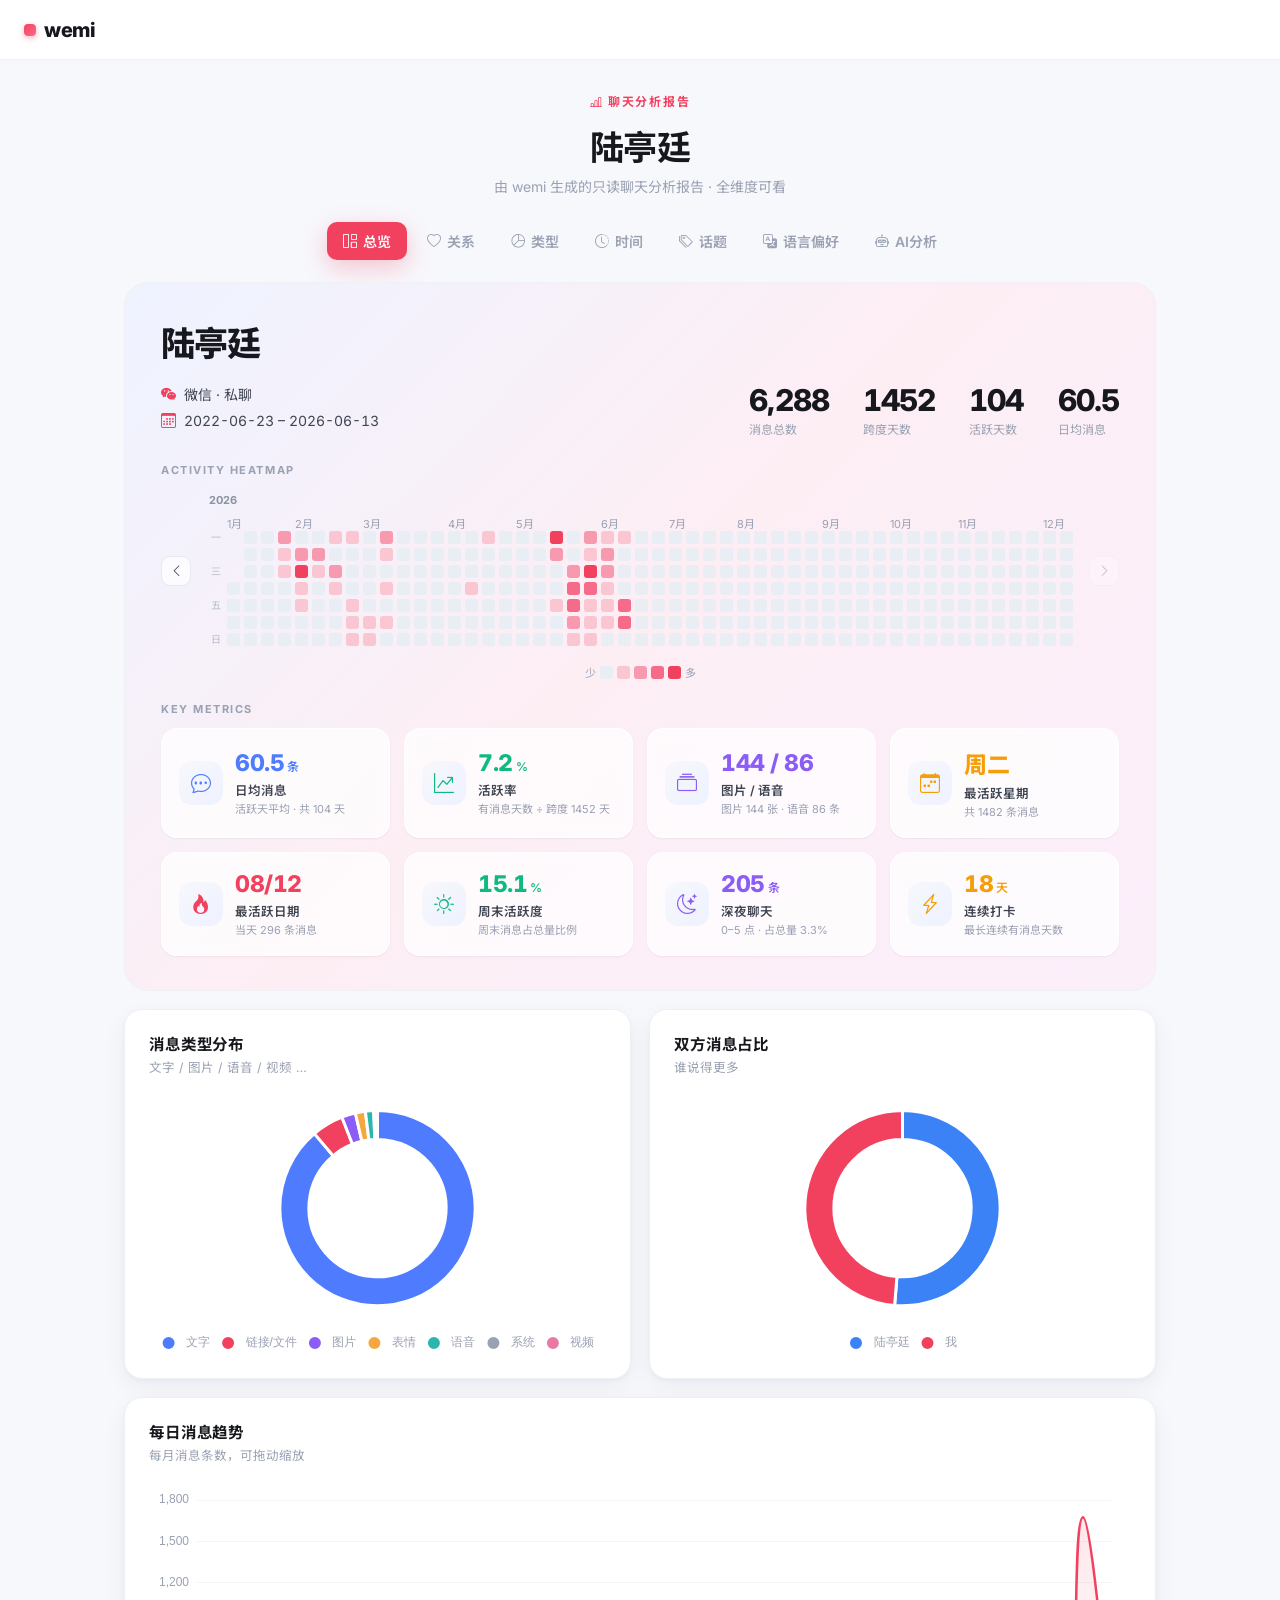
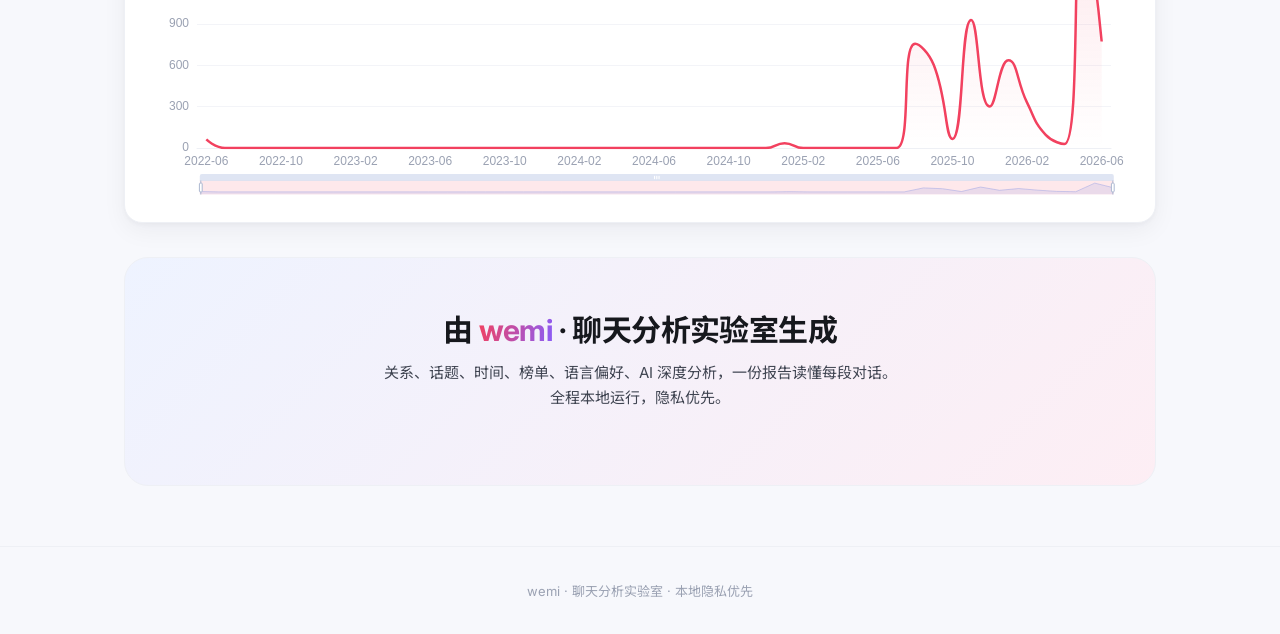
==== wemi/ltt.html @ 667f34e3 "sync note via win" ====
<!doctype html>
<html lang="zh">
  <head>
    <meta charset="UTF-8" />
    <meta name="viewport" content="width=device-width, initial-scale=1.0" />
    <title>wemi · 聊天分析报告</title>
    <script type="application/json" id="wemi-data">{"name": "陆亭廷", "is_group": false, "dims": {"overview": {"basic": {"total": 6288, "start": "2022-06-23T10:00:17+08:00", "end": "2026-06-13T23:15:52+08:00", "days": 1452, "names": {"me": "我", "other": "陆亭廷"}, "count_me": 3063, "count_other": 3225, "active_days": 104, "avg_per_day": 60.5}, "key_metrics": [{"icon": "bi-chat-dots", "label": "日均消息", "value": 60.5, "unit": "条", "color": "blue", "sub": "活跃天平均 · 共 104 天"}, {"icon": "bi-graph-up-arrow", "label": "活跃率", "value": 7.2, "unit": "%", "color": "green", "sub": "有消息天数 ÷ 跨度 1452 天"}, {"icon": "bi-collection", "label": "图片 / 语音", "value": "144 / 86", "unit": "", "color": "purple", "sub": "图片 144 张 · 语音 86 条"}, {"icon": "bi-calendar-week", "label": "最活跃星期", "value": "周二", "unit": "", "color": "amber", "sub": "共 1482 条消息"}, {"icon": "bi-fire", "label": "最活跃日期", "value": "08/12", "unit": "", "color": "brand", "sub": "当天 296 条消息"}, {"icon": "bi-brightness-high", "label": "周末活跃度", "value": 15.1, "unit": "%", "color": "green", "sub": "周末消息占总量比例"}, {"icon": "bi-moon-stars", "label": "深夜聊天", "value": 205, "unit": "条", "color": "purple", "sub": "0–5 点 · 占总量 3.3%"}, {"icon": "bi-lightning-charge", "label": "连续打卡", "value": 18, "unit": "天", "color": "amber", "sub": "最长连续有消息天数"}], "calendar": {"data": [["2022-06-23", 62], ["2025-01-14", 35], ["2025-08-11", 218], ["2025-08-12", 296], ["2025-08-14", 7], ["2025-08-17", 81], ["2025-08-18", 51], ["2025-08-24", 52], ["2025-08-28", 52], ["2025-09-02", 262], ["2025-09-03", 33], ["2025-09-04", 2], ["2025-09-05", 1], ["2025-09-09", 14], ["2025-09-10", 172], ["2025-09-11", 24], ["2025-09-12", 4], ["2025-09-16", 42], ["2025-09-17", 7], ["2025-09-19", 36], ["2025-09-22", 2], ["2025-09-23", 2], ["2025-09-24", 1], ["2025-10-01", 9], ["2025-10-04", 1], ["2025-10-09", 12], ["2025-10-10", 1], ["2025-10-15", 22], ["2025-10-29", 13], ["2025-10-31", 8], ["2025-11-04", 50], ["2025-11-05", 7], ["2025-11-11", 125], ["2025-11-12", 86], ["2025-11-14", 47], ["2025-11-15", 1], ["2025-11-17", 3], ["2025-11-19", 102], ["2025-11-20", 3], ["2025-11-21", 141], ["2025-11-24", 12], ["2025-11-28", 22], ["2025-11-29", 256], ["2025-11-30", 74], ["2025-12-01", 46], ["2025-12-02", 44], ["2025-12-04", 3], ["2025-12-10", 1], ["2025-12-15", 5], ["2025-12-16", 61], ["2025-12-17", 44], ["2025-12-18", 8], ["2025-12-24", 46], ["2025-12-25", 19], ["2025-12-29", 16], ["2025-12-30", 8], ["2026-01-19", 144], ["2026-01-20", 67], ["2026-01-21", 36], ["2026-01-27", 120], ["2026-01-28", 243], ["2026-01-29", 24], ["2026-01-30", 2], ["2026-02-03", 77], ["2026-02-04", 26], ["2026-02-09", 12], ["2026-02-11", 76], ["2026-02-12", 3], ["2026-02-16", 46], ["2026-02-20", 4], ["2026-02-21", 43], ["2026-02-22", 1], ["2026-02-28", 41], ["2026-03-01", 15], ["2026-03-02", 75], ["2026-03-03", 2], ["2026-03-05", 2], ["2026-03-07", 1], ["2026-04-09", 13], ["2026-04-13", 16], ["2026-05-11", 254], ["2026-05-12", 134], ["2026-05-15", 52], ["2026-05-20", 102], ["2026-05-21", 167], ["2026-05-22", 204], ["2026-05-23", 96], ["2026-05-24", 15], ["2026-05-25", 116], ["2026-05-26", 1], ["2026-05-27", 239], ["2026-05-28", 198], ["2026-05-29", 11], ["2026-05-30", 57], ["2026-05-31", 28], ["2026-06-01", 69], ["2026-06-02", 142], ["2026-06-03", 145], ["2026-06-04", 41], ["2026-06-05", 1], ["2026-06-06", 22], ["2026-06-08", 14], ["2026-06-12", 174], ["2026-06-13", 165]], "max": 296, "years": ["2022", "2023", "2024", "2025", "2026"], "start": "2022-06-23", "end": "2026-06-13"}, "types": [{"type": 1, "label": "文字", "count": 5585}, {"type": 49, "label": "链接/文件", "count": 330}, {"type": 3, "label": "图片", "count": 144}, {"type": 47, "label": "表情", "count": 104}, {"type": 34, "label": "语音", "count": 86}, {"type": 10000, "label": "系统", "count": 33}, {"type": 43, "label": "视频", "count": 6}], "two_side": [{"name": "陆亭廷", "value": 3225}, {"name": "我", "value": 3063}], "timeseries": {"daily": [["2022-06-23", 62], ["2022-06-24", 0], ["2022-06-25", 0], ["2022-06-26", 0], ["2022-06-27", 0], ["2022-06-28", 0], ["2022-06-29", 0], ["2022-06-30", 0], ["2022-07-01", 0], ["2022-07-02", 0], ["2022-07-03", 0], ["2022-07-04", 0], ["2022-07-05", 0], ["2022-07-06", 0], ["2022-07-07", 0], ["2022-07-08", 0], ["2022-07-09", 0], ["2022-07-10", 0], ["2022-07-11", 0], ["2022-07-12", 0], ["2022-07-13", 0], ["2022-07-14", 0], ["2022-07-15", 0], ["2022-07-16", 0], ["2022-07-17", 0], ["2022-07-18", 0], ["2022-07-19", 0], ["2022-07-20", 0], ["2022-07-21", 0], ["2022-07-22", 0], ["2022-07-23", 0], ["2022-07-24", 0], ["2022-07-25", 0], ["2022-07-26", 0], ["2022-07-27", 0], ["2022-07-28", 0], ["2022-07-29", 0], ["2022-07-30", 0], ["2022-07-31", 0], ["2022-08-01", 0], ["2022-08-02", 0], ["2022-08-03", 0], ["2022-08-04", 0], ["2022-08-05", 0], ["2022-08-06", 0], ["2022-08-07", 0], ["2022-08-08", 0], ["2022-08-09", 0], ["2022-08-10", 0], ["2022-08-11", 0], ["2022-08-12", 0], ["2022-08-13", 0], ["2022-08-14", 0], ["2022-08-15", 0], ["2022-08-16", 0], ["2022-08-17", 0], ["2022-08-18", 0], ["2022-08-19", 0], ["2022-08-20", 0], ["2022-08-21", 0], ["2022-08-22", 0], ["2022-08-23", 0], ["2022-08-24", 0], ["2022-08-25", 0], ["2022-08-26", 0], ["2022-08-27", 0], ["2022-08-28", 0], ["2022-08-29", 0], ["2022-08-30", 0], ["2022-08-31", 0], ["2022-09-01", 0], ["2022-09-02", 0], ["2022-09-03", 0], ["2022-09-04", 0], ["2022-09-05", 0], ["2022-09-06", 0], ["2022-09-07", 0], ["2022-09-08", 0], ["2022-09-09", 0], ["2022-09-10", 0], ["2022-09-11", 0], ["2022-09-12", 0], ["2022-09-13", 0], ["2022-09-14", 0], ["2022-09-15", 0], ["2022-09-16", 0], ["2022-09-17", 0], ["2022-09-18", 0], ["2022-09-19", 0], ["2022-09-20", 0], ["2022-09-21", 0], ["2022-09-22", 0], ["2022-09-23", 0], ["2022-09-24", 0], ["2022-09-25", 0], ["2022-09-26", 0], ["2022-09-27", 0], ["2022-09-28", 0], ["2022-09-29", 0], ["2022-09-30", 0], ["2022-10-01", 0], ["2022-10-02", 0], ["2022-10-03", 0], ["2022-10-04", 0], ["2022-10-05", 0], ["2022-10-06", 0], ["2022-10-07", 0], ["2022-10-08", 0], ["2022-10-09", 0], ["2022-10-10", 0], ["2022-10-11", 0], ["2022-10-12", 0], ["2022-10-13", 0], ["2022-10-14", 0], ["2022-10-15", 0], ["2022-10-16", 0], ["2022-10-17", 0], ["2022-10-18", 0], ["2022-10-19", 0], ["2022-10-20", 0], ["2022-10-21", 0], ["2022-10-22", 0], ["2022-10-23", 0], ["2022-10-24", 0], ["2022-10-25", 0], ["2022-10-26", 0], ["2022-10-27", 0], ["2022-10-28", 0], ["2022-10-29", 0], ["2022-10-30", 0], ["2022-10-31", 0], ["2022-11-01", 0], ["2022-11-02", 0], ["2022-11-03", 0], ["2022-11-04", 0], ["2022-11-05", 0], ["2022-11-06", 0], ["2022-11-07", 0], ["2022-11-08", 0], ["2022-11-09", 0], ["2022-11-10", 0], ["2022-11-11", 0], ["2022-11-12", 0], ["2022-11-13", 0], ["2022-11-14", 0], ["2022-11-15", 0], ["2022-11-16", 0], ["2022-11-17", 0], ["2022-11-18", 0], ["2022-11-19", 0], ["2022-11-20", 0], ["2022-11-21", 0], ["2022-11-22", 0], ["2022-11-23", 0], ["2022-11-24", 0], ["2022-11-25", 0], ["2022-11-26", 0], ["2022-11-27", 0], ["2022-11-28", 0], ["2022-11-29", 0], ["2022-11-30", 0], ["2022-12-01", 0], ["2022-12-02", 0], ["2022-12-03", 0], ["2022-12-04", 0], ["2022-12-05", 0], ["2022-12-06", 0], ["2022-12-07", 0], ["2022-12-08", 0], ["2022-12-09", 0], ["2022-12-10", 0], ["2022-12-11", 0], ["2022-12-12", 0], ["2022-12-13", 0], ["2022-12-14", 0], ["2022-12-15", 0], ["2022-12-16", 0], ["2022-12-17", 0], ["2022-12-18", 0], ["2022-12-19", 0], ["2022-12-20", 0], ["2022-12-21", 0], ["2022-12-22", 0], ["2022-12-23", 0], ["2022-12-24", 0], ["2022-12-25", 0], ["2022-12-26", 0], ["2022-12-27", 0], ["2022-12-28", 0], ["2022-12-29", 0], ["2022-12-30", 0], ["2022-12-31", 0], ["2023-01-01", 0], ["2023-01-02", 0], ["2023-01-03", 0], ["2023-01-04", 0], ["2023-01-05", 0], ["2023-01-06", 0], ["2023-01-07", 0], ["2023-01-08", 0], ["2023-01-09", 0], ["2023-01-10", 0], ["2023-01-11", 0], ["2023-01-12", 0], ["2023-01-13", 0], ["2023-01-14", 0], ["2023-01-15", 0], ["2023-01-16", 0], ["2023-01-17", 0], ["2023-01-18", 0], ["2023-01-19", 0], ["2023-01-20", 0], ["2023-01-21", 0], ["2023-01-22", 0], ["2023-01-23", 0], ["2023-01-24", 0], ["2023-01-25", 0], ["2023-01-26", 0], ["2023-01-27", 0], ["2023-01-28", 0], ["2023-01-29", 0], ["2023-01-30", 0], ["2023-01-31", 0], ["2023-02-01", 0], ["2023-02-02", 0], ["2023-02-03", 0], ["2023-02-04", 0], ["2023-02-05", 0], ["2023-02-06", 0], ["2023-02-07", 0], ["2023-02-08", 0], ["2023-02-09", 0], ["2023-02-10", 0], ["2023-02-11", 0], ["2023-02-12", 0], ["2023-02-13", 0], ["2023-02-14", 0], ["2023-02-15", 0], ["2023-02-16", 0], ["2023-02-17", 0], ["2023-02-18", 0], ["2023-02-19", 0], ["2023-02-20", 0], ["2023-02-21", 0], ["2023-02-22", 0], ["2023-02-23", 0], ["2023-02-24", 0], ["2023-02-25", 0], ["2023-02-26", 0], ["2023-02-27", 0], ["2023-02-28", 0], ["2023-03-01", 0], ["2023-03-02", 0], ["2023-03-03", 0], ["2023-03-04", 0], ["2023-03-05", 0], ["2023-03-06", 0], ["2023-03-07", 0], ["2023-03-08", 0], ["2023-03-09", 0], ["2023-03-10", 0], ["2023-03-11", 0], ["2023-03-12", 0], ["2023-03-13", 0], ["2023-03-14", 0], ["2023-03-15", 0], ["2023-03-16", 0], ["2023-03-17", 0], ["2023-03-18", 0], ["2023-03-19", 0], ["2023-03-20", 0], ["2023-03-21", 0], ["2023-03-22", 0], ["2023-03-23", 0], ["2023-03-24", 0], ["2023-03-25", 0], ["2023-03-26", 0], ["2023-03-27", 0], ["2023-03-28", 0], ["2023-03-29", 0], ["2023-03-30", 0], ["2023-03-31", 0], ["2023-04-01", 0], ["2023-04-02", 0], ["2023-04-03", 0], ["2023-04-04", 0], ["2023-04-05", 0], ["2023-04-06", 0], ["2023-04-07", 0], ["2023-04-08", 0], ["2023-04-09", 0], ["2023-04-10", 0], ["2023-04-11", 0], ["2023-04-12", 0], ["2023-04-13", 0], ["2023-04-14", 0], ["2023-04-15", 0], ["2023-04-16", 0], ["2023-04-17", 0], ["2023-04-18", 0], ["2023-04-19", 0], ["2023-04-20", 0], ["2023-04-21", 0], ["2023-04-22", 0], ["2023-04-23", 0], ["2023-04-24", 0], ["2023-04-25", 0], ["2023-04-26", 0], ["2023-04-27", 0], ["2023-04-28", 0], ["2023-04-29", 0], ["2023-04-30", 0], ["2023-05-01", 0], ["2023-05-02", 0], ["2023-05-03", 0], ["2023-05-04", 0], ["2023-05-05", 0], ["2023-05-06", 0], ["2023-05-07", 0], ["2023-05-08", 0], ["2023-05-09", 0], ["2023-05-10", 0], ["2023-05-11", 0], ["2023-05-12", 0], ["2023-05-13", 0], ["2023-05-14", 0], ["2023-05-15", 0], ["2023-05-16", 0], ["2023-05-17", 0], ["2023-05-18", 0], ["2023-05-19", 0], ["2023-05-20", 0], ["2023-05-21", 0], ["2023-05-22", 0], ["2023-05-23", 0], ["2023-05-24", 0], ["2023-05-25", 0], ["2023-05-26", 0], ["2023-05-27", 0], ["2023-05-28", 0], ["2023-05-29", 0], ["2023-05-30", 0], ["2023-05-31", 0], ["2023-06-01", 0], ["2023-06-02", 0], ["2023-06-03", 0], ["2023-06-04", 0], ["2023-06-05", 0], ["2023-06-06", 0], ["2023-06-07", 0], ["2023-06-08", 0], ["2023-06-09", 0], ["2023-06-10", 0], ["2023-06-11", 0], ["2023-06-12", 0], ["2023-06-13", 0], ["2023-06-14", 0], ["2023-06-15", 0], ["2023-06-16", 0], ["2023-06-17", 0], ["2023-06-18", 0], ["2023-06-19", 0], ["2023-06-20", 0], ["2023-06-21", 0], ["2023-06-22", 0], ["2023-06-23", 0], ["2023-06-24", 0], ["2023-06-25", 0], ["2023-06-26", 0], ["2023-06-27", 0], ["2023-06-28", 0], ["2023-06-29", 0], ["2023-06-30", 0], ["2023-07-01", 0], ["2023-07-02", 0], ["2023-07-03", 0], ["2023-07-04", 0], ["2023-07-05", 0], ["2023-07-06", 0], ["2023-07-07", 0], ["2023-07-08", 0], ["2023-07-09", 0], ["2023-07-10", 0], ["2023-07-11", 0], ["2023-07-12", 0], ["2023-07-13", 0], ["2023-07-14", 0], ["2023-07-15", 0], ["2023-07-16", 0], ["2023-07-17", 0], ["2023-07-18", 0], ["2023-07-19", 0], ["2023-07-20", 0], ["2023-07-21", 0], ["2023-07-22", 0], ["2023-07-23", 0], ["2023-07-24", 0], ["2023-07-25", 0], ["2023-07-26", 0], ["2023-07-27", 0], ["2023-07-28", 0], ["2023-07-29", 0], ["2023-07-30", 0], ["2023-07-31", 0], ["2023-08-01", 0], ["2023-08-02", 0], ["2023-08-03", 0], ["2023-08-04", 0], ["2023-08-05", 0], ["2023-08-06", 0], ["2023-08-07", 0], ["2023-08-08", 0], ["2023-08-09", 0], ["2023-08-10", 0], ["2023-08-11", 0], ["2023-08-12", 0], ["2023-08-13", 0], ["2023-08-14", 0], ["2023-08-15", 0], ["2023-08-16", 0], ["2023-08-17", 0], ["2023-08-18", 0], ["2023-08-19", 0], ["2023-08-20", 0], ["2023-08-21", 0], ["2023-08-22", 0], ["2023-08-23", 0], ["2023-08-24", 0], ["2023-08-25", 0], ["2023-08-26", 0], ["2023-08-27", 0], ["2023-08-28", 0], ["2023-08-29", 0], ["2023-08-30", 0], ["2023-08-31", 0], ["2023-09-01", 0], ["2023-09-02", 0], ["2023-09-03", 0], ["2023-09-04", 0], ["2023-09-05", 0], ["2023-09-06", 0], ["2023-09-07", 0], ["2023-09-08", 0], ["2023-09-09", 0], ["2023-09-10", 0], ["2023-09-11", 0], ["2023-09-12", 0], ["2023-09-13", 0], ["2023-09-14", 0], ["2023-09-15", 0], ["2023-09-16", 0], ["2023-09-17", 0], ["2023-09-18", 0], ["2023-09-19", 0], ["2023-09-20", 0], ["2023-09-21", 0], ["2023-09-22", 0], ["2023-09-23", 0], ["2023-09-24", 0], ["2023-09-25", 0], ["2023-09-26", 0], ["2023-09-27", 0], ["2023-09-28", 0], ["2023-09-29", 0], ["2023-09-30", 0], ["2023-10-01", 0], ["2023-10-02", 0], ["2023-10-03", 0], ["2023-10-04", 0], ["2023-10-05", 0], ["2023-10-06", 0], ["2023-10-07", 0], ["2023-10-08", 0], ["2023-10-09", 0], ["2023-10-10", 0], ["2023-10-11", 0], ["2023-10-12", 0], ["2023-10-13", 0], ["2023-10-14", 0], ["2023-10-15", 0], ["2023-10-16", 0], ["2023-10-17", 0], ["2023-10-18", 0], ["2023-10-19", 0], ["2023-10-20", 0], ["2023-10-21", 0], ["2023-10-22", 0], ["2023-10-23", 0], ["2023-10-24", 0], ["2023-10-25", 0], ["2023-10-26", 0], ["2023-10-27", 0], ["2023-10-28", 0], ["2023-10-29", 0], ["2023-10-30", 0], ["2023-10-31", 0], ["2023-11-01", 0], ["2023-11-02", 0], ["2023-11-03", 0], ["2023-11-04", 0], ["2023-11-05", 0], ["2023-11-06", 0], ["2023-11-07", 0], ["2023-11-08", 0], ["2023-11-09", 0], ["2023-11-10", 0], ["2023-11-11", 0], ["2023-11-12", 0], ["2023-11-13", 0], ["2023-11-14", 0], ["2023-11-15", 0], ["2023-11-16", 0], ["2023-11-17", 0], ["2023-11-18", 0], ["2023-11-19", 0], ["2023-11-20", 0], ["2023-11-21", 0], ["2023-11-22", 0], ["2023-11-23", 0], ["2023-11-24", 0], ["2023-11-25", 0], ["2023-11-26", 0], ["2023-11-27", 0], ["2023-11-28", 0], ["2023-11-29", 0], ["2023-11-30", 0], ["2023-12-01", 0], ["2023-12-02", 0], ["2023-12-03", 0], ["2023-12-04", 0], ["2023-12-05", 0], ["2023-12-06", 0], ["2023-12-07", 0], ["2023-12-08", 0], ["2023-12-09", 0], ["2023-12-10", 0], ["2023-12-11", 0], ["2023-12-12", 0], ["2023-12-13", 0], ["2023-12-14", 0], ["2023-12-15", 0], ["2023-12-16", 0], ["2023-12-17", 0], ["2023-12-18", 0], ["2023-12-19", 0], ["2023-12-20", 0], ["2023-12-21", 0], ["2023-12-22", 0], ["2023-12-23", 0], ["2023-12-24", 0], ["2023-12-25", 0], ["2023-12-26", 0], ["2023-12-27", 0], ["2023-12-28", 0], ["2023-12-29", 0], ["2023-12-30", 0], ["2023-12-31", 0], ["2024-01-01", 0], ["2024-01-02", 0], ["2024-01-03", 0], ["2024-01-04", 0], ["2024-01-05", 0], ["2024-01-06", 0], ["2024-01-07", 0], ["2024-01-08", 0], ["2024-01-09", 0], ["2024-01-10", 0], ["2024-01-11", 0], ["2024-01-12", 0], ["2024-01-13", 0], ["2024-01-14", 0], ["2024-01-15", 0], ["2024-01-16", 0], ["2024-01-17", 0], ["2024-01-18", 0], ["2024-01-19", 0], ["2024-01-20", 0], ["2024-01-21", 0], ["2024-01-22", 0], ["2024-01-23", 0], ["2024-01-24", 0], ["2024-01-25", 0], ["2024-01-26", 0], ["2024-01-27", 0], ["2024-01-28", 0], ["2024-01-29", 0], ["2024-01-30", 0], ["2024-01-31", 0], ["2024-02-01", 0], ["2024-02-02", 0], ["2024-02-03", 0], ["2024-02-04", 0], ["2024-02-05", 0], ["2024-02-06", 0], ["2024-02-07", 0], ["2024-02-08", 0], ["2024-02-09", 0], ["2024-02-10", 0], ["2024-02-11", 0], ["2024-02-12", 0], ["2024-02-13", 0], ["2024-02-14", 0], ["2024-02-15", 0], ["2024-02-16", 0], ["2024-02-17", 0], ["2024-02-18", 0], ["2024-02-19", 0], ["2024-02-20", 0], ["2024-02-21", 0], ["2024-02-22", 0], ["2024-02-23", 0], ["2024-02-24", 0], ["2024-02-25", 0], ["2024-02-26", 0], ["2024-02-27", 0], ["2024-02-28", 0], ["2024-02-29", 0], ["2024-03-01", 0], ["2024-03-02", 0], ["2024-03-03", 0], ["2024-03-04", 0], ["2024-03-05", 0], ["2024-03-06", 0], ["2024-03-07", 0], ["2024-03-08", 0], ["2024-03-09", 0], ["2024-03-10", 0], ["2024-03-11", 0], ["2024-03-12", 0], ["2024-03-13", 0], ["2024-03-14", 0], ["2024-03-15", 0], ["2024-03-16", 0], ["2024-03-17", 0], ["2024-03-18", 0], ["2024-03-19", 0], ["2024-03-20", 0], ["2024-03-21", 0], ["2024-03-22", 0], ["2024-03-23", 0], ["2024-03-24", 0], ["2024-03-25", 0], ["2024-03-26", 0], ["2024-03-27", 0], ["2024-03-28", 0], ["2024-03-29", 0], ["2024-03-30", 0], ["2024-03-31", 0], ["2024-04-01", 0], ["2024-04-02", 0], ["2024-04-03", 0], ["2024-04-04", 0], ["2024-04-05", 0], ["2024-04-06", 0], ["2024-04-07", 0], ["2024-04-08", 0], ["2024-04-09", 0], ["2024-04-10", 0], ["2024-04-11", 0], ["2024-04-12", 0], ["2024-04-13", 0], ["2024-04-14", 0], ["2024-04-15", 0], ["2024-04-16", 0], ["2024-04-17", 0], ["2024-04-18", 0], ["2024-04-19", 0], ["2024-04-20", 0], ["2024-04-21", 0], ["2024-04-22", 0], ["2024-04-23", 0], ["2024-04-24", 0], ["2024-04-25", 0], ["2024-04-26", 0], ["2024-04-27", 0], ["2024-04-28", 0], ["2024-04-29", 0], ["2024-04-30", 0], ["2024-05-01", 0], ["2024-05-02", 0], ["2024-05-03", 0], ["2024-05-04", 0], ["2024-05-05", 0], ["2024-05-06", 0], ["2024-05-07", 0], ["2024-05-08", 0], ["2024-05-09", 0], ["2024-05-10", 0], ["2024-05-11", 0], ["2024-05-12", 0], ["2024-05-13", 0], ["2024-05-14", 0], ["2024-05-15", 0], ["2024-05-16", 0], ["2024-05-17", 0], ["2024-05-18", 0], ["2024-05-19", 0], ["2024-05-20", 0], ["2024-05-21", 0], ["2024-05-22", 0], ["2024-05-23", 0], ["2024-05-24", 0], ["2024-05-25", 0], ["2024-05-26", 0], ["2024-05-27", 0], ["2024-05-28", 0], ["2024-05-29", 0], ["2024-05-30", 0], ["2024-05-31", 0], ["2024-06-01", 0], ["2024-06-02", 0], ["2024-06-03", 0], ["2024-06-04", 0], ["2024-06-05", 0], ["2024-06-06", 0], ["2024-06-07", 0], ["2024-06-08", 0], ["2024-06-09", 0], ["2024-06-10", 0], ["2024-06-11", 0], ["2024-06-12", 0], ["2024-06-13", 0], ["2024-06-14", 0], ["2024-06-15", 0], ["2024-06-16", 0], ["2024-06-17", 0], ["2024-06-18", 0], ["2024-06-19", 0], ["2024-06-20", 0], ["2024-06-21", 0], ["2024-06-22", 0], ["2024-06-23", 0], ["2024-06-24", 0], ["2024-06-25", 0], ["2024-06-26", 0], ["2024-06-27", 0], ["2024-06-28", 0], ["2024-06-29", 0], ["2024-06-30", 0], ["2024-07-01", 0], ["2024-07-02", 0], ["2024-07-03", 0], ["2024-07-04", 0], ["2024-07-05", 0], ["2024-07-06", 0], ["2024-07-07", 0], ["2024-07-08", 0], ["2024-07-09", 0], ["2024-07-10", 0], ["2024-07-11", 0], ["2024-07-12", 0], ["2024-07-13", 0], ["2024-07-14", 0], ["2024-07-15", 0], ["2024-07-16", 0], ["2024-07-17", 0], ["2024-07-18", 0], ["2024-07-19", 0], ["2024-07-20", 0], ["2024-07-21", 0], ["2024-07-22", 0], ["2024-07-23", 0], ["2024-07-24", 0], ["2024-07-25", 0], ["2024-07-26", 0], ["2024-07-27", 0], ["2024-07-28", 0], ["2024-07-29", 0], ["2024-07-30", 0], ["2024-07-31", 0], ["2024-08-01", 0], ["2024-08-02", 0], ["2024-08-03", 0], ["2024-08-04", 0], ["2024-08-05", 0], ["2024-08-06", 0], ["2024-08-07", 0], ["2024-08-08", 0], ["2024-08-09", 0], ["2024-08-10", 0], ["2024-08-11", 0], ["2024-08-12", 0], ["2024-08-13", 0], ["2024-08-14", 0], ["2024-08-15", 0], ["2024-08-16", 0], ["2024-08-17", 0], ["2024-08-18", 0], ["2024-08-19", 0], ["2024-08-20", 0], ["2024-08-21", 0], ["2024-08-22", 0], ["2024-08-23", 0], ["2024-08-24", 0], ["2024-08-25", 0], ["2024-08-26", 0], ["2024-08-27", 0], ["2024-08-28", 0], ["2024-08-29", 0], ["2024-08-30", 0], ["2024-08-31", 0], ["2024-09-01", 0], ["2024-09-02", 0], ["2024-09-03", 0], ["2024-09-04", 0], ["2024-09-05", 0], ["2024-09-06", 0], ["2024-09-07", 0], ["2024-09-08", 0], ["2024-09-09", 0], ["2024-09-10", 0], ["2024-09-11", 0], ["2024-09-12", 0], ["2024-09-13", 0], ["2024-09-14", 0], ["2024-09-15", 0], ["2024-09-16", 0], ["2024-09-17", 0], ["2024-09-18", 0], ["2024-09-19", 0], ["2024-09-20", 0], ["2024-09-21", 0], ["2024-09-22", 0], ["2024-09-23", 0], ["2024-09-24", 0], ["2024-09-25", 0], ["2024-09-26", 0], ["2024-09-27", 0], ["2024-09-28", 0], ["2024-09-29", 0], ["2024-09-30", 0], ["2024-10-01", 0], ["2024-10-02", 0], ["2024-10-03", 0], ["2024-10-04", 0], ["2024-10-05", 0], ["2024-10-06", 0], ["2024-10-07", 0], ["2024-10-08", 0], ["2024-10-09", 0], ["2024-10-10", 0], ["2024-10-11", 0], ["2024-10-12", 0], ["2024-10-13", 0], ["2024-10-14", 0], ["2024-10-15", 0], ["2024-10-16", 0], ["2024-10-17", 0], ["2024-10-18", 0], ["2024-10-19", 0], ["2024-10-20", 0], ["2024-10-21", 0], ["2024-10-22", 0], ["2024-10-23", 0], ["2024-10-24", 0], ["2024-10-25", 0], ["2024-10-26", 0], ["2024-10-27", 0], ["2024-10-28", 0], ["2024-10-29", 0], ["2024-10-30", 0], ["2024-10-31", 0], ["2024-11-01", 0], ["2024-11-02", 0], ["2024-11-03", 0], ["2024-11-04", 0], ["2024-11-05", 0], ["2024-11-06", 0], ["2024-11-07", 0], ["2024-11-08", 0], ["2024-11-09", 0], ["2024-11-10", 0], ["2024-11-11", 0], ["2024-11-12", 0], ["2024-11-13", 0], ["2024-11-14", 0], ["2024-11-15", 0], ["2024-11-16", 0], ["2024-11-17", 0], ["2024-11-18", 0], ["2024-11-19", 0], ["2024-11-20", 0], ["2024-11-21", 0], ["2024-11-22", 0], ["2024-11-23", 0], ["2024-11-24", 0], ["2024-11-25", 0], ["2024-11-26", 0], ["2024-11-27", 0], ["2024-11-28", 0], ["2024-11-29", 0], ["2024-11-30", 0], ["2024-12-01", 0], ["2024-12-02", 0], ["2024-12-03", 0], ["2024-12-04", 0], ["2024-12-05", 0], ["2024-12-06", 0], ["2024-12-07", 0], ["2024-12-08", 0], ["2024-12-09", 0], ["2024-12-10", 0], ["2024-12-11", 0], ["2024-12-12", 0], ["2024-12-13", 0], ["2024-12-14", 0], ["2024-12-15", 0], ["2024-12-16", 0], ["2024-12-17", 0], ["2024-12-18", 0], ["2024-12-19", 0], ["2024-12-20", 0], ["2024-12-21", 0], ["2024-12-22", 0], ["2024-12-23", 0], ["2024-12-24", 0], ["2024-12-25", 0], ["2024-12-26", 0], ["2024-12-27", 0], ["2024-12-28", 0], ["2024-12-29", 0], ["2024-12-30", 0], ["2024-12-31", 0], ["2025-01-01", 0], ["2025-01-02", 0], ["2025-01-03", 0], ["2025-01-04", 0], ["2025-01-05", 0], ["2025-01-06", 0], ["2025-01-07", 0], ["2025-01-08", 0], ["2025-01-09", 0], ["2025-01-10", 0], ["2025-01-11", 0], ["2025-01-12", 0], ["2025-01-13", 0], ["2025-01-14", 35], ["2025-01-15", 0], ["2025-01-16", 0], ["2025-01-17", 0], ["2025-01-18", 0], ["2025-01-19", 0], ["2025-01-20", 0], ["2025-01-21", 0], ["2025-01-22", 0], ["2025-01-23", 0], ["2025-01-24", 0], ["2025-01-25", 0], ["2025-01-26", 0], ["2025-01-27", 0], ["2025-01-28", 0], ["2025-01-29", 0], ["2025-01-30", 0], ["2025-01-31", 0], ["2025-02-01", 0], ["2025-02-02", 0], ["2025-02-03", 0], ["2025-02-04", 0], ["2025-02-05", 0], ["2025-02-06", 0], ["2025-02-07", 0], ["2025-02-08", 0], ["2025-02-09", 0], ["2025-02-10", 0], ["2025-02-11", 0], ["2025-02-12", 0], ["2025-02-13", 0], ["2025-02-14", 0], ["2025-02-15", 0], ["2025-02-16", 0], ["2025-02-17", 0], ["2025-02-18", 0], ["2025-02-19", 0], ["2025-02-20", 0], ["2025-02-21", 0], ["2025-02-22", 0], ["2025-02-23", 0], ["2025-02-24", 0], ["2025-02-25", 0], ["2025-02-26", 0], ["2025-02-27", 0], ["2025-02-28", 0], ["2025-03-01", 0], ["2025-03-02", 0], ["2025-03-03", 0], ["2025-03-04", 0], ["2025-03-05", 0], ["2025-03-06", 0], ["2025-03-07", 0], ["2025-03-08", 0], ["2025-03-09", 0], ["2025-03-10", 0], ["2025-03-11", 0], ["2025-03-12", 0], ["2025-03-13", 0], ["2025-03-14", 0], ["2025-03-15", 0], ["2025-03-16", 0], ["2025-03-17", 0], ["2025-03-18", 0], ["2025-03-19", 0], ["2025-03-20", 0], ["2025-03-21", 0], ["2025-03-22", 0], ["2025-03-23", 0], ["2025-03-24", 0], ["2025-03-25", 0], ["2025-03-26", 0], ["2025-03-27", 0], ["2025-03-28", 0], ["2025-03-29", 0], ["2025-03-30", 0], ["2025-03-31", 0], ["2025-04-01", 0], ["2025-04-02", 0], ["2025-04-03", 0], ["2025-04-04", 0], ["2025-04-05", 0], ["2025-04-06", 0], ["2025-04-07", 0], ["2025-04-08", 0], ["2025-04-09", 0], ["2025-04-10", 0], ["2025-04-11", 0], ["2025-04-12", 0], ["2025-04-13", 0], ["2025-04-14", 0], ["2025-04-15", 0], ["2025-04-16", 0], ["2025-04-17", 0], ["2025-04-18", 0], ["2025-04-19", 0], ["2025-04-20", 0], ["2025-04-21", 0], ["2025-04-22", 0], ["2025-04-23", 0], ["2025-04-24", 0], ["2025-04-25", 0], ["2025-04-26", 0], ["2025-04-27", 0], ["2025-04-28", 0], ["2025-04-29", 0], ["2025-04-30", 0], ["2025-05-01", 0], ["2025-05-02", 0], ["2025-05-03", 0], ["2025-05-04", 0], ["2025-05-05", 0], ["2025-05-06", 0], ["2025-05-07", 0], ["2025-05-08", 0], ["2025-05-09", 0], ["2025-05-10", 0], ["2025-05-11", 0], ["2025-05-12", 0], ["2025-05-13", 0], ["2025-05-14", 0], ["2025-05-15", 0], ["2025-05-16", 0], ["2025-05-17", 0], ["2025-05-18", 0], ["2025-05-19", 0], ["2025-05-20", 0], ["2025-05-21", 0], ["2025-05-22", 0], ["2025-05-23", 0], ["2025-05-24", 0], ["2025-05-25", 0], ["2025-05-26", 0], ["2025-05-27", 0], ["2025-05-28", 0], ["2025-05-29", 0], ["2025-05-30", 0], ["2025-05-31", 0], ["2025-06-01", 0], ["2025-06-02", 0], ["2025-06-03", 0], ["2025-06-04", 0], ["2025-06-05", 0], ["2025-06-06", 0], ["2025-06-07", 0], ["2025-06-08", 0], ["2025-06-09", 0], ["2025-06-10", 0], ["2025-06-11", 0], ["2025-06-12", 0], ["2025-06-13", 0], ["2025-06-14", 0], ["2025-06-15", 0], ["2025-06-16", 0], ["2025-06-17", 0], ["2025-06-18", 0], ["2025-06-19", 0], ["2025-06-20", 0], ["2025-06-21", 0], ["2025-06-22", 0], ["2025-06-23", 0], ["2025-06-24", 0], ["2025-06-25", 0], ["2025-06-26", 0], ["2025-06-27", 0], ["2025-06-28", 0], ["2025-06-29", 0], ["2025-06-30", 0], ["2025-07-01", 0], ["2025-07-02", 0], ["2025-07-03", 0], ["2025-07-04", 0], ["2025-07-05", 0], ["2025-07-06", 0], ["2025-07-07", 0], ["2025-07-08", 0], ["2025-07-09", 0], ["2025-07-10", 0], ["2025-07-11", 0], ["2025-07-12", 0], ["2025-07-13", 0], ["2025-07-14", 0], ["2025-07-15", 0], ["2025-07-16", 0], ["2025-07-17", 0], ["2025-07-18", 0], ["2025-07-19", 0], ["2025-07-20", 0], ["2025-07-21", 0], ["2025-07-22", 0], ["2025-07-23", 0], ["2025-07-24", 0], ["2025-07-25", 0], ["2025-07-26", 0], ["2025-07-27", 0], ["2025-07-28", 0], ["2025-07-29", 0], ["2025-07-30", 0], ["2025-07-31", 0], ["2025-08-01", 0], ["2025-08-02", 0], ["2025-08-03", 0], ["2025-08-04", 0], ["2025-08-05", 0], ["2025-08-06", 0], ["2025-08-07", 0], ["2025-08-08", 0], ["2025-08-09", 0], ["2025-08-10", 0], ["2025-08-11", 218], ["2025-08-12", 296], ["2025-08-13", 0], ["2025-08-14", 7], ["2025-08-15", 0], ["2025-08-16", 0], ["2025-08-17", 81], ["2025-08-18", 51], ["2025-08-19", 0], ["2025-08-20", 0], ["2025-08-21", 0], ["2025-08-22", 0], ["2025-08-23", 0], ["2025-08-24", 52], ["2025-08-25", 0], ["2025-08-26", 0], ["2025-08-27", 0], ["2025-08-28", 52], ["2025-08-29", 0], ["2025-08-30", 0], ["2025-08-31", 0], ["2025-09-01", 0], ["2025-09-02", 262], ["2025-09-03", 33], ["2025-09-04", 2], ["2025-09-05", 1], ["2025-09-06", 0], ["2025-09-07", 0], ["2025-09-08", 0], ["2025-09-09", 14], ["2025-09-10", 172], ["2025-09-11", 24], ["2025-09-12", 4], ["2025-09-13", 0], ["2025-09-14", 0], ["2025-09-15", 0], ["2025-09-16", 42], ["2025-09-17", 7], ["2025-09-18", 0], ["2025-09-19", 36], ["2025-09-20", 0], ["2025-09-21", 0], ["2025-09-22", 2], ["2025-09-23", 2], ["2025-09-24", 1], ["2025-09-25", 0], ["2025-09-26", 0], ["2025-09-27", 0], ["2025-09-28", 0], ["2025-09-29", 0], ["2025-09-30", 0], ["2025-10-01", 9], ["2025-10-02", 0], ["2025-10-03", 0], ["2025-10-04", 1], ["2025-10-05", 0], ["2025-10-06", 0], ["2025-10-07", 0], ["2025-10-08", 0], ["2025-10-09", 12], ["2025-10-10", 1], ["2025-10-11", 0], ["2025-10-12", 0], ["2025-10-13", 0], ["2025-10-14", 0], ["2025-10-15", 22], ["2025-10-16", 0], ["2025-10-17", 0], ["2025-10-18", 0], ["2025-10-19", 0], ["2025-10-20", 0], ["2025-10-21", 0], ["2025-10-22", 0], ["2025-10-23", 0], ["2025-10-24", 0], ["2025-10-25", 0], ["2025-10-26", 0], ["2025-10-27", 0], ["2025-10-28", 0], ["2025-10-29", 13], ["2025-10-30", 0], ["2025-10-31", 8], ["2025-11-01", 0], ["2025-11-02", 0], ["2025-11-03", 0], ["2025-11-04", 50], ["2025-11-05", 7], ["2025-11-06", 0], ["2025-11-07", 0], ["2025-11-08", 0], ["2025-11-09", 0], ["2025-11-10", 0], ["2025-11-11", 125], ["2025-11-12", 86], ["2025-11-13", 0], ["2025-11-14", 47], ["2025-11-15", 1], ["2025-11-16", 0], ["2025-11-17", 3], ["2025-11-18", 0], ["2025-11-19", 102], ["2025-11-20", 3], ["2025-11-21", 141], ["2025-11-22", 0], ["2025-11-23", 0], ["2025-11-24", 12], ["2025-11-25", 0], ["2025-11-26", 0], ["2025-11-27", 0], ["2025-11-28", 22], ["2025-11-29", 256], ["2025-11-30", 74], ["2025-12-01", 46], ["2025-12-02", 44], ["2025-12-03", 0], ["2025-12-04", 3], ["2025-12-05", 0], ["2025-12-06", 0], ["2025-12-07", 0], ["2025-12-08", 0], ["2025-12-09", 0], ["2025-12-10", 1], ["2025-12-11", 0], ["2025-12-12", 0], ["2025-12-13", 0], ["2025-12-14", 0], ["2025-12-15", 5], ["2025-12-16", 61], ["2025-12-17", 44], ["2025-12-18", 8], ["2025-12-19", 0], ["2025-12-20", 0], ["2025-12-21", 0], ["2025-12-22", 0], ["2025-12-23", 0], ["2025-12-24", 46], ["2025-12-25", 19], ["2025-12-26", 0], ["2025-12-27", 0], ["2025-12-28", 0], ["2025-12-29", 16], ["2025-12-30", 8], ["2025-12-31", 0], ["2026-01-01", 0], ["2026-01-02", 0], ["2026-01-03", 0], ["2026-01-04", 0], ["2026-01-05", 0], ["2026-01-06", 0], ["2026-01-07", 0], ["2026-01-08", 0], ["2026-01-09", 0], ["2026-01-10", 0], ["2026-01-11", 0], ["2026-01-12", 0], ["2026-01-13", 0], ["2026-01-14", 0], ["2026-01-15", 0], ["2026-01-16", 0], ["2026-01-17", 0], ["2026-01-18", 0], ["2026-01-19", 144], ["2026-01-20", 67], ["2026-01-21", 36], ["2026-01-22", 0], ["2026-01-23", 0], ["2026-01-24", 0], ["2026-01-25", 0], ["2026-01-26", 0], ["2026-01-27", 120], ["2026-01-28", 243], ["2026-01-29", 24], ["2026-01-30", 2], ["2026-01-31", 0], ["2026-02-01", 0], ["2026-02-02", 0], ["2026-02-03", 77], ["2026-02-04", 26], ["2026-02-05", 0], ["2026-02-06", 0], ["2026-02-07", 0], ["2026-02-08", 0], ["2026-02-09", 12], ["2026-02-10", 0], ["2026-02-11", 76], ["2026-02-12", 3], ["2026-02-13", 0], ["2026-02-14", 0], ["2026-02-15", 0], ["2026-02-16", 46], ["2026-02-17", 0], ["2026-02-18", 0], ["2026-02-19", 0], ["2026-02-20", 4], ["2026-02-21", 43], ["2026-02-22", 1], ["2026-02-23", 0], ["2026-02-24", 0], ["2026-02-25", 0], ["2026-02-26", 0], ["2026-02-27", 0], ["2026-02-28", 41], ["2026-03-01", 15], ["2026-03-02", 75], ["2026-03-03", 2], ["2026-03-04", 0], ["2026-03-05", 2], ["2026-03-06", 0], ["2026-03-07", 1], ["2026-03-08", 0], ["2026-03-09", 0], ["2026-03-10", 0], ["2026-03-11", 0], ["2026-03-12", 0], ["2026-03-13", 0], ["2026-03-14", 0], ["2026-03-15", 0], ["2026-03-16", 0], ["2026-03-17", 0], ["2026-03-18", 0], ["2026-03-19", 0], ["2026-03-20", 0], ["2026-03-21", 0], ["2026-03-22", 0], ["2026-03-23", 0], ["2026-03-24", 0], ["2026-03-25", 0], ["2026-03-26", 0], ["2026-03-27", 0], ["2026-03-28", 0], ["2026-03-29", 0], ["2026-03-30", 0], ["2026-03-31", 0], ["2026-04-01", 0], ["2026-04-02", 0], ["2026-04-03", 0], ["2026-04-04", 0], ["2026-04-05", 0], ["2026-04-06", 0], ["2026-04-07", 0], ["2026-04-08", 0], ["2026-04-09", 13], ["2026-04-10", 0], ["2026-04-11", 0], ["2026-04-12", 0], ["2026-04-13", 16], ["2026-04-14", 0], ["2026-04-15", 0], ["2026-04-16", 0], ["2026-04-17", 0], ["2026-04-18", 0], ["2026-04-19", 0], ["2026-04-20", 0], ["2026-04-21", 0], ["2026-04-22", 0], ["2026-04-23", 0], ["2026-04-24", 0], ["2026-04-25", 0], ["2026-04-26", 0], ["2026-04-27", 0], ["2026-04-28", 0], ["2026-04-29", 0], ["2026-04-30", 0], ["2026-05-01", 0], ["2026-05-02", 0], ["2026-05-03", 0], ["2026-05-04", 0], ["2026-05-05", 0], ["2026-05-06", 0], ["2026-05-07", 0], ["2026-05-08", 0], ["2026-05-09", 0], ["2026-05-10", 0], ["2026-05-11", 254], ["2026-05-12", 134], ["2026-05-13", 0], ["2026-05-14", 0], ["2026-05-15", 52], ["2026-05-16", 0], ["2026-05-17", 0], ["2026-05-18", 0], ["2026-05-19", 0], ["2026-05-20", 102], ["2026-05-21", 167], ["2026-05-22", 204], ["2026-05-23", 96], ["2026-05-24", 15], ["2026-05-25", 116], ["2026-05-26", 1], ["2026-05-27", 239], ["2026-05-28", 198], ["2026-05-29", 11], ["2026-05-30", 57], ["2026-05-31", 28], ["2026-06-01", 69], ["2026-06-02", 142], ["2026-06-03", 145], ["2026-06-04", 41], ["2026-06-05", 1], ["2026-06-06", 22], ["2026-06-07", 0], ["2026-06-08", 14], ["2026-06-09", 0], ["2026-06-10", 0], ["2026-06-11", 0], ["2026-06-12", 174], ["2026-06-13", 165]], "monthly": [["2022-06", 62], ["2022-07", 0], ["2022-08", 0], ["2022-09", 0], ["2022-10", 0], ["2022-11", 0], ["2022-12", 0], ["2023-01", 0], ["2023-02", 0], ["2023-03", 0], ["2023-04", 0], ["2023-05", 0], ["2023-06", 0], ["2023-07", 0], ["2023-08", 0], ["2023-09", 0], ["2023-10", 0], ["2023-11", 0], ["2023-12", 0], ["2024-01", 0], ["2024-02", 0], ["2024-03", 0], ["2024-04", 0], ["2024-05", 0], ["2024-06", 0], ["2024-07", 0], ["2024-08", 0], ["2024-09", 0], ["2024-10", 0], ["2024-11", 0], ["2024-12", 0], ["2025-01", 35], ["2025-02", 0], ["2025-03", 0], ["2025-04", 0], ["2025-05", 0], ["2025-06", 0], ["2025-07", 0], ["2025-08", 757], ["2025-09", 602], ["2025-10", 66], ["2025-11", 929], ["2025-12", 301], ["2026-01", 636], ["2026-02", 329], ["2026-03", 95], ["2026-04", 29], ["2026-05", 1674], ["2026-06", 773]]}}, "relationship": {"names": {"me": "我", "other": "陆亭廷"}, "conversations": 352, "opener_ratio_me": 53.7, "openers": {"me": 189, "other": 163}, "terminators": {"me": 285, "other": 67}, "ice_breakers": {"me": 44, "other": 8}, "reply_speed_sec": {"me": 19, "other": 21}, "persistence": {"me": 809, "other": 1125}, "initiative_trend": [["2022-06", 50.0], ["2025-01", 50.0], ["2025-08", 68.8], ["2025-09", 68.4], ["2025-10", 64.3], ["2025-11", 53.7], ["2025-12", 59.5], ["2026-01", 41.2], ["2026-02", 46.4], ["2026-03", 58.3], ["2026-04", 75.0], ["2026-05", 50.0], ["2026-06", 45.8]], "span": {"start": "2022/06/23", "end": "2026/06/13"}, "monthly_archive": [{"month": "2026-06", "count": 773, "label": "常来常往", "tone": "warm", "convos": 48, "openers": {"me": 22, "other": 26}, "terminators": {"me": 37, "other": 11}, "reply_speed": {"me": 21, "other": 26}, "persistence": {"me": 75, "other": 124}}, {"month": "2026-05", "count": 1674, "label": "常来常往", "tone": "warm", "convos": 74, "openers": {"me": 37, "other": 37}, "terminators": {"me": 57, "other": 17}, "reply_speed": {"me": 16, "other": 21}, "persistence": {"me": 176, "other": 308}}, {"month": "2026-04", "count": 29, "label": "常来常往", "tone": "warm", "convos": 4, "openers": {"me": 3, "other": 1}, "terminators": {"me": 3, "other": 1}, "reply_speed": {"me": 145, "other": 208}, "persistence": {"me": 0, "other": 3}}, {"month": "2026-03", "count": 95, "label": "常来常往", "tone": "warm", "convos": 12, "openers": {"me": 7, "other": 5}, "terminators": {"me": 9, "other": 3}, "reply_speed": {"me": 43, "other": 62}, "persistence": {"me": 9, "other": 12}}, {"month": "2026-02", "count": 329, "label": "常来常往", "tone": "warm", "convos": 28, "openers": {"me": 13, "other": 15}, "terminators": {"me": 24, "other": 4}, "reply_speed": {"me": 40, "other": 57}, "persistence": {"me": 21, "other": 87}}, {"month": "2026-01", "count": 636, "label": "常来常往", "tone": "warm", "convos": 34, "openers": {"me": 14, "other": 20}, "terminators": {"me": 30, "other": 4}, "reply_speed": {"me": 27, "other": 23}, "persistence": {"me": 79, "other": 127}}, {"month": "2025-12", "count": 301, "label": "常来常往", "tone": "warm", "convos": 37, "openers": {"me": 22, "other": 15}, "terminators": {"me": 29, "other": 8}, "reply_speed": {"me": 57, "other": 135}, "persistence": {"me": 46, "other": 56}}, {"month": "2025-11", "count": 929, "label": "常来常往", "tone": "warm", "convos": 41, "openers": {"me": 22, "other": 19}, "terminators": {"me": 33, "other": 8}, "reply_speed": {"me": 17, "other": 16}, "persistence": {"me": 140, "other": 192}}, {"month": "2025-10", "count": 66, "label": "常来常往", "tone": "warm", "convos": 14, "openers": {"me": 9, "other": 5}, "terminators": {"me": 11, "other": 3}, "reply_speed": {"me": 36, "other": 107}, "persistence": {"me": 7, "other": 6}}, {"month": "2025-09", "count": 602, "label": "常来常往", "tone": "warm", "convos": 38, "openers": {"me": 26, "other": 12}, "terminators": {"me": 35, "other": 3}, "reply_speed": {"me": 15, "other": 17}, "persistence": {"me": 112, "other": 75}}, {"month": "2025-08", "count": 757, "label": "常来常往", "tone": "warm", "convos": 16, "openers": {"me": 11, "other": 5}, "terminators": {"me": 12, "other": 4}, "reply_speed": {"me": 13, "other": 15}, "persistence": {"me": 129, "other": 127}}, {"month": "2025-01", "count": 35, "label": "常来常往", "tone": "warm", "convos": 4, "openers": {"me": 2, "other": 2}, "terminators": {"me": 3, "other": 1}, "reply_speed": {"me": 29, "other": 34}, "persistence": {"me": 6, "other": 4}}, {"month": "2022-06", "count": 62, "label": "常来常往", "tone": "warm", "convos": 2, "openers": {"me": 1, "other": 1}, "terminators": {"me": 2, "other": 0}, "reply_speed": {"me": 34, "other": 19}, "persistence": {"me": 9, "other": 4}}], "smart_labels": [{"icon": "bi-chat-heart", "label": "谁在想念", "who": "我", "hint": "长时间没回还主动找对方"}, {"icon": "bi-rocket-takeoff", "label": "谁更主动", "who": "我", "hint": "更多对话由 TA 发起"}, {"icon": "bi-magnet", "label": "谁更粘人", "who": "陆亭廷", "hint": "没回又追发消息更多"}, {"icon": "bi-lightning-charge", "label": "秒回之王", "who": "我", "hint": "回复最快的一方"}], "emotions": {"available": true, "recent_days": 30, "names": {"me": "我", "other": "陆亭廷"}, "categories": [{"key": "happy", "name": "开心", "icon": "bi-emoji-laughing", "color": "#f59e0b", "total": 326, "me": 174, "other": 152, "recent": 75}, {"key": "angry", "name": "生气", "icon": "bi-emoji-angry", "color": "#ef4444", "total": 33, "me": 13, "other": 20, "recent": 10}, {"key": "sad", "name": "伤心", "icon": "bi-emoji-frown", "color": "#4f7cff", "total": 43, "me": 10, "other": 33, "recent": 19}, {"key": "love", "name": "爱意", "icon": "bi-heart", "color": "#ec4899", "total": 22, "me": 13, "other": 9, "recent": 12}, {"key": "surprise", "name": "惊讶", "icon": "bi-emoji-dizzy", "color": "#8b5cf6", "total": 28, "me": 20, "other": 8, "recent": 5}, {"key": "anxious", "name": "焦虑", "icon": "bi-emoji-neutral", "color": "#06b6d4", "total": 32, "me": 20, "other": 12, "recent": 10}], "summary": "近 30 天主要情绪是「开心」，出现了 10 次生气信号，有 12 次爱意流露。", "dominant": "开心", "happy_recent": 75, "angry_recent": 10, "trend": {"months": ["2022-06", "2022-07", "2022-08", "2022-09", "2022-10", "2022-11", "2022-12", "2023-01", "2023-02", "2023-03", "2023-04", "2023-05", "2023-06", "2023-07", "2023-08", "2023-09", "2023-10", "2023-11", "2023-12", "2024-01", "2024-02", "2024-03", "2024-04", "2024-05", "2024-06", "2024-07", "2024-08", "2024-09", "2024-10", "2024-11", "2024-12", "2025-01", "2025-02", "2025-03", "2025-04", "2025-05", "2025-06", "2025-07", "2025-08", "2025-09", "2025-10", "2025-11", "2025-12", "2026-01", "2026-02", "2026-03", "2026-04", "2026-05", "2026-06"], "series": {"happy": [2, 0, 0, 0, 0, 0, 0, 0, 0, 0, 0, 0, 0, 0, 0, 0, 0, 0, 0, 0, 0, 0, 0, 0, 0, 0, 0, 0, 0, 0, 0, 4, 0, 0, 0, 0, 0, 0, 59, 35, 5, 50, 17, 35, 20, 7, 2, 56, 34], "angry": [0, 0, 0, 0, 0, 0, 0, 0, 0, 0, 0, 0, 0, 0, 0, 0, 0, 0, 0, 0, 0, 0, 0, 0, 0, 0, 0, 0, 0, 0, 0, 0, 0, 0, 0, 0, 0, 0, 1, 2, 0, 3, 7, 6, 3, 0, 0, 5, 6], "sad": [1, 0, 0, 0, 0, 0, 0, 0, 0, 0, 0, 0, 0, 0, 0, 0, 0, 0, 0, 0, 0, 0, 0, 0, 0, 0, 0, 0, 0, 0, 0, 0, 0, 0, 0, 0, 0, 0, 0, 4, 0, 11, 1, 2, 4, 1, 0, 9, 10], "love": [0, 0, 0, 0, 0, 0, 0, 0, 0, 0, 0, 0, 0, 0, 0, 0, 0, 0, 0, 0, 0, 0, 0, 0, 0, 0, 0, 0, 0, 0, 0, 0, 0, 0, 0, 0, 0, 0, 1, 1, 0, 0, 0, 5, 1, 0, 0, 10, 4], "surprise": [0, 0, 0, 0, 0, 0, 0, 0, 0, 0, 0, 0, 0, 0, 0, 0, 0, 0, 0, 0, 0, 0, 0, 0, 0, 0, 0, 0, 0, 0, 0, 1, 0, 0, 0, 0, 0, 0, 2, 4, 2, 5, 1, 4, 0, 0, 0, 7, 2], "anxious": [1, 0, 0, 0, 0, 0, 0, 0, 0, 0, 0, 0, 0, 0, 0, 0, 0, 0, 0, 0, 0, 0, 0, 0, 0, 0, 0, 0, 0, 0, 0, 1, 0, 0, 0, 0, 0, 0, 1, 1, 0, 7, 2, 3, 4, 0, 0, 5, 7]}}, "calendar": {"data": [["2025-01-14", 3], ["2025-08-11", 8], ["2025-08-12", 30], ["2025-08-14", 1], ["2025-08-17", 11], ["2025-08-18", 7], ["2025-08-24", 1], ["2025-09-02", 11], ["2025-09-03", 1], ["2025-09-09", 2], ["2025-09-10", 5], ["2025-09-11", 2], ["2025-09-16", 5], ["2025-09-19", 2], ["2025-09-23", 1], ["2025-10-15", 2], ["2025-10-29", 2], ["2025-10-31", 1], ["2025-11-04", 4], ["2025-11-11", 3], ["2025-11-12", 6], ["2025-11-14", 4], ["2025-11-19", -4], ["2025-11-21", 1], ["2025-11-28", 1], ["2025-11-29", 12], ["2025-11-30", 2], ["2025-12-01", -2], ["2025-12-02", 3], ["2025-12-17", 1], ["2025-12-24", 2], ["2025-12-25", 1], ["2025-12-29", 2], ["2026-01-19", -2], ["2026-01-20", 1], ["2026-01-21", 4], ["2026-01-27", 11], ["2026-01-28", 15], ["2026-02-03", -2], ["2026-02-04", 5], ["2026-02-11", -1], ["2026-02-16", 7], ["2026-02-20", -1], ["2026-02-21", 1], ["2026-02-28", 1], ["2026-03-02", 6], ["2026-04-09", 2], ["2026-05-11", 12], ["2026-05-12", 2], ["2026-05-15", 2], ["2026-05-20", 4], ["2026-05-21", 1], ["2026-05-22", 4], ["2026-05-23", 4], ["2026-05-24", 1], ["2026-05-25", 8], ["2026-05-27", 4], ["2026-05-28", 3], ["2026-05-29", -1], ["2026-05-30", 1], ["2026-05-31", 1], ["2026-06-01", 1], ["2026-06-02", 2], ["2026-06-03", 10], ["2026-06-06", 1], ["2026-06-12", 3], ["2026-06-13", -2]], "absmax": 30, "years": ["2022", "2023", "2024", "2025", "2026"]}}}, "types": {"total": 6288, "span": {"start": "2022/06/23", "end": "2026/06/13"}, "text_total": 5585, "avg_len": 9.7, "short": 1986, "short_ratio": 35.6, "media_ratio": 11.2, "essay": {"30": 153, "50": 29, "100": 11}, "depth": {"total": 5585, "avg": 9.7, "median": 7, "max": 414, "p25": 4, "p50": 7, "p75": 12, "p90": 18, "short": 1986, "long": 139}, "breakdown": [{"type": 1, "label": "文字", "count": 5585}, {"type": 49, "label": "链接/文件", "count": 330}, {"type": 3, "label": "图片", "count": 144}, {"type": 47, "label": "表情", "count": 104}, {"type": 34, "label": "语音", "count": 86}, {"type": 10000, "label": "系统", "count": 33}, {"type": 43, "label": "视频", "count": 6}], "len_hist": {"cap": 30, "counts": [198, 415, 440, 504, 429, 451, 400, 396, 346, 292, 233, 203, 179, 147, 130, 106, 88, 78, 82, 61, 45, 44, 41, 27, 23, 18, 25, 15, 16, 14]}, "short_hist": [198, 415, 440, 504, 429, 451, 400, 396, 346, 292, 233, 203, 179, 147, 130, 106, 88, 78, 82, 61, 45, 44, 41, 27, 23], "length_buckets": {"labels": ["1-5", "6-10", "11-20", "21-40", "41-70", "70+"], "counts": [1986, 1885, 1307, 351, 42, 14]}}, "time": {"profile": [{"icon": "bi-calendar-date", "label": "最活跃日期", "value": "08/12"}, {"icon": "bi-clock", "label": "最活跃时段", "value": "23:00"}, {"icon": "bi-calendar-week", "label": "最活跃星期", "value": "周二"}, {"icon": "bi-moon-stars", "label": "作息画像", "value": "夜猫子"}], "days_total": 1452, "days_active": 104, "avg_per_day": 60.5, "persona": "夜猫子", "span": {"start": "2022/06/23", "end": "2026/06/13"}, "peak_day": {"date": "08/12", "count": 296}, "top_hours": ["23:00", "22:00", "15:00"], "top_dow": {"name": "周二", "count": 1482}, "weekend_ratio": 15.1, "by_hour": [201, 2, 2, 0, 0, 0, 3, 7, 29, 173, 258, 364, 251, 76, 267, 539, 196, 420, 384, 404, 396, 383, 864, 1069], "by_dow": [1099, 1482, 1410, 640, 708, 683, 266], "by_month": [671, 329, 95, 29, 1674, 835, 0, 757, 602, 66, 929, 301], "by_year": [["2022", 62], ["2025", 2690], ["2026", 3536]], "active_hours": {"grid": [[0, 0, 0], [1, 0, 0], [2, 0, 0], [3, 0, 0], [4, 0, 0], [5, 0, 0], [6, 0, 0], [7, 0, 0], [8, 0, 0], [9, 0, 3], [10, 0, 7], [11, 0, 87], [12, 0, 90], [13, 0, 25], [14, 0, 13], [15, 0, 30], [16, 0, 42], [17, 0, 50], [18, 0, 43], [19, 0, 92], [20, 0, 32], [21, 0, 72], [22, 0, 80], [23, 0, 433], [0, 1, 165], [1, 1, 0], [2, 1, 0], [3, 1, 0], [4, 1, 0], [5, 1, 0], [6, 1, 0], [7, 1, 0], [8, 1, 3], [9, 1, 17], [10, 1, 30], [11, 1, 111], [12, 1, 47], [13, 1, 18], [14, 1, 146], [15, 1, 114], [16, 1, 112], [17, 1, 146], [18, 1, 152], [19, 1, 98], [20, 1, 71], [21, 1, 55], [22, 1, 102], [23, 1, 95], [0, 2, 4], [1, 2, 0], [2, 2, 0], [3, 2, 0], [4, 2, 0], [5, 2, 0], [6, 2, 0], [7, 2, 5], [8, 2, 21], [9, 2, 129], [10, 2, 82], [11, 2, 32], [12, 2, 83], [13, 2, 11], [14, 2, 17], [15, 2, 239], [16, 2, 7], [17, 2, 26], [18, 2, 48], [19, 2, 85], [20, 2, 192], [21, 2, 148], [22, 2, 223], [23, 2, 58], [0, 3, 5], [1, 3, 1], [2, 3, 0], [3, 3, 0], [4, 3, 0], [5, 3, 0], [6, 3, 2], [7, 3, 1], [8, 3, 3], [9, 3, 14], [10, 3, 82], [11, 3, 13], [12, 3, 4], [13, 3, 1], [14, 3, 3], [15, 3, 22], [16, 3, 4], [17, 3, 50], [18, 3, 29], [19, 3, 19], [20, 3, 8], [21, 3, 37], [22, 3, 146], [23, 3, 196], [0, 4, 2], [1, 4, 0], [2, 4, 0], [3, 4, 0], [4, 4, 0], [5, 4, 0], [6, 4, 0], [7, 4, 1], [8, 4, 1], [9, 4, 0], [10, 4, 37], [11, 4, 117], [12, 4, 6], [13, 4, 2], [14, 4, 56], [15, 4, 23], [16, 4, 25], [17, 4, 122], [18, 4, 89], [19, 4, 64], [20, 4, 48], [21, 4, 2], [22, 4, 76], [23, 4, 37], [0, 5, 17], [1, 5, 0], [2, 5, 0], [3, 5, 0], [4, 5, 0], [5, 5, 0], [6, 5, 0], [7, 5, 0], [8, 5, 0], [9, 5, 3], [10, 5, 17], [11, 5, 2], [12, 5, 12], [13, 5, 3], [14, 5, 0], [15, 5, 6], [16, 5, 3], [17, 5, 15], [18, 5, 20], [19, 5, 35], [20, 5, 45], [21, 5, 50], [22, 5, 218], [23, 5, 237], [0, 6, 8], [1, 6, 1], [2, 6, 2], [3, 6, 0], [4, 6, 0], [5, 6, 0], [6, 6, 1], [7, 6, 0], [8, 6, 1], [9, 6, 7], [10, 6, 3], [11, 6, 2], [12, 6, 9], [13, 6, 16], [14, 6, 32], [15, 6, 105], [16, 6, 3], [17, 6, 11], [18, 6, 3], [19, 6, 11], [20, 6, 0], [21, 6, 19], [22, 6, 19], [23, 6, 13]], "by_hour": [201, 2, 2, 0, 0, 0, 3, 7, 29, 173, 258, 364, 251, 76, 267, 539, 196, 420, 384, 404, 396, 383, 864, 1069]}, "timeseries": {"daily": [["2022-06-23", 62], ["2022-06-24", 0], ["2022-06-25", 0], ["2022-06-26", 0], ["2022-06-27", 0], ["2022-06-28", 0], ["2022-06-29", 0], ["2022-06-30", 0], ["2022-07-01", 0], ["2022-07-02", 0], ["2022-07-03", 0], ["2022-07-04", 0], ["2022-07-05", 0], ["2022-07-06", 0], ["2022-07-07", 0], ["2022-07-08", 0], ["2022-07-09", 0], ["2022-07-10", 0], ["2022-07-11", 0], ["2022-07-12", 0], ["2022-07-13", 0], ["2022-07-14", 0], ["2022-07-15", 0], ["2022-07-16", 0], ["2022-07-17", 0], ["2022-07-18", 0], ["2022-07-19", 0], ["2022-07-20", 0], ["2022-07-21", 0], ["2022-07-22", 0], ["2022-07-23", 0], ["2022-07-24", 0], ["2022-07-25", 0], ["2022-07-26", 0], ["2022-07-27", 0], ["2022-07-28", 0], ["2022-07-29", 0], ["2022-07-30", 0], ["2022-07-31", 0], ["2022-08-01", 0], ["2022-08-02", 0], ["2022-08-03", 0], ["2022-08-04", 0], ["2022-08-05", 0], ["2022-08-06", 0], ["2022-08-07", 0], ["2022-08-08", 0], ["2022-08-09", 0], ["2022-08-10", 0], ["2022-08-11", 0], ["2022-08-12", 0], ["2022-08-13", 0], ["2022-08-14", 0], ["2022-08-15", 0], ["2022-08-16", 0], ["2022-08-17", 0], ["2022-08-18", 0], ["2022-08-19", 0], ["2022-08-20", 0], ["2022-08-21", 0], ["2022-08-22", 0], ["2022-08-23", 0], ["2022-08-24", 0], ["2022-08-25", 0], ["2022-08-26", 0], ["2022-08-27", 0], ["2022-08-28", 0], ["2022-08-29", 0], ["2022-08-30", 0], ["2022-08-31", 0], ["2022-09-01", 0], ["2022-09-02", 0], ["2022-09-03", 0], ["2022-09-04", 0], ["2022-09-05", 0], ["2022-09-06", 0], ["2022-09-07", 0], ["2022-09-08", 0], ["2022-09-09", 0], ["2022-09-10", 0], ["2022-09-11", 0], ["2022-09-12", 0], ["2022-09-13", 0], ["2022-09-14", 0], ["2022-09-15", 0], ["2022-09-16", 0], ["2022-09-17", 0], ["2022-09-18", 0], ["2022-09-19", 0], ["2022-09-20", 0], ["2022-09-21", 0], ["2022-09-22", 0], ["2022-09-23", 0], ["2022-09-24", 0], ["2022-09-25", 0], ["2022-09-26", 0], ["2022-09-27", 0], ["2022-09-28", 0], ["2022-09-29", 0], ["2022-09-30", 0], ["2022-10-01", 0], ["2022-10-02", 0], ["2022-10-03", 0], ["2022-10-04", 0], ["2022-10-05", 0], ["2022-10-06", 0], ["2022-10-07", 0], ["2022-10-08", 0], ["2022-10-09", 0], ["2022-10-10", 0], ["2022-10-11", 0], ["2022-10-12", 0], ["2022-10-13", 0], ["2022-10-14", 0], ["2022-10-15", 0], ["2022-10-16", 0], ["2022-10-17", 0], ["2022-10-18", 0], ["2022-10-19", 0], ["2022-10-20", 0], ["2022-10-21", 0], ["2022-10-22", 0], ["2022-10-23", 0], ["2022-10-24", 0], ["2022-10-25", 0], ["2022-10-26", 0], ["2022-10-27", 0], ["2022-10-28", 0], ["2022-10-29", 0], ["2022-10-30", 0], ["2022-10-31", 0], ["2022-11-01", 0], ["2022-11-02", 0], ["2022-11-03", 0], ["2022-11-04", 0], ["2022-11-05", 0], ["2022-11-06", 0], ["2022-11-07", 0], ["2022-11-08", 0], ["2022-11-09", 0], ["2022-11-10", 0], ["2022-11-11", 0], ["2022-11-12", 0], ["2022-11-13", 0], ["2022-11-14", 0], ["2022-11-15", 0], ["2022-11-16", 0], ["2022-11-17", 0], ["2022-11-18", 0], ["2022-11-19", 0], ["2022-11-20", 0], ["2022-11-21", 0], ["2022-11-22", 0], ["2022-11-23", 0], ["2022-11-24", 0], ["2022-11-25", 0], ["2022-11-26", 0], ["2022-11-27", 0], ["2022-11-28", 0], ["2022-11-29", 0], ["2022-11-30", 0], ["2022-12-01", 0], ["2022-12-02", 0], ["2022-12-03", 0], ["2022-12-04", 0], ["2022-12-05", 0], ["2022-12-06", 0], ["2022-12-07", 0], ["2022-12-08", 0], ["2022-12-09", 0], ["2022-12-10", 0], ["2022-12-11", 0], ["2022-12-12", 0], ["2022-12-13", 0], ["2022-12-14", 0], ["2022-12-15", 0], ["2022-12-16", 0], ["2022-12-17", 0], ["2022-12-18", 0], ["2022-12-19", 0], ["2022-12-20", 0], ["2022-12-21", 0], ["2022-12-22", 0], ["2022-12-23", 0], ["2022-12-24", 0], ["2022-12-25", 0], ["2022-12-26", 0], ["2022-12-27", 0], ["2022-12-28", 0], ["2022-12-29", 0], ["2022-12-30", 0], ["2022-12-31", 0], ["2023-01-01", 0], ["2023-01-02", 0], ["2023-01-03", 0], ["2023-01-04", 0], ["2023-01-05", 0], ["2023-01-06", 0], ["2023-01-07", 0], ["2023-01-08", 0], ["2023-01-09", 0], ["2023-01-10", 0], ["2023-01-11", 0], ["2023-01-12", 0], ["2023-01-13", 0], ["2023-01-14", 0], ["2023-01-15", 0], ["2023-01-16", 0], ["2023-01-17", 0], ["2023-01-18", 0], ["2023-01-19", 0], ["2023-01-20", 0], ["2023-01-21", 0], ["2023-01-22", 0], ["2023-01-23", 0], ["2023-01-24", 0], ["2023-01-25", 0], ["2023-01-26", 0], ["2023-01-27", 0], ["2023-01-28", 0], ["2023-01-29", 0], ["2023-01-30", 0], ["2023-01-31", 0], ["2023-02-01", 0], ["2023-02-02", 0], ["2023-02-03", 0], ["2023-02-04", 0], ["2023-02-05", 0], ["2023-02-06", 0], ["2023-02-07", 0], ["2023-02-08", 0], ["2023-02-09", 0], ["2023-02-10", 0], ["2023-02-11", 0], ["2023-02-12", 0], ["2023-02-13", 0], ["2023-02-14", 0], ["2023-02-15", 0], ["2023-02-16", 0], ["2023-02-17", 0], ["2023-02-18", 0], ["2023-02-19", 0], ["2023-02-20", 0], ["2023-02-21", 0], ["2023-02-22", 0], ["2023-02-23", 0], ["2023-02-24", 0], ["2023-02-25", 0], ["2023-02-26", 0], ["2023-02-27", 0], ["2023-02-28", 0], ["2023-03-01", 0], ["2023-03-02", 0], ["2023-03-03", 0], ["2023-03-04", 0], ["2023-03-05", 0], ["2023-03-06", 0], ["2023-03-07", 0], ["2023-03-08", 0], ["2023-03-09", 0], ["2023-03-10", 0], ["2023-03-11", 0], ["2023-03-12", 0], ["2023-03-13", 0], ["2023-03-14", 0], ["2023-03-15", 0], ["2023-03-16", 0], ["2023-03-17", 0], ["2023-03-18", 0], ["2023-03-19", 0], ["2023-03-20", 0], ["2023-03-21", 0], ["2023-03-22", 0], ["2023-03-23", 0], ["2023-03-24", 0], ["2023-03-25", 0], ["2023-03-26", 0], ["2023-03-27", 0], ["2023-03-28", 0], ["2023-03-29", 0], ["2023-03-30", 0], ["2023-03-31", 0], ["2023-04-01", 0], ["2023-04-02", 0], ["2023-04-03", 0], ["2023-04-04", 0], ["2023-04-05", 0], ["2023-04-06", 0], ["2023-04-07", 0], ["2023-04-08", 0], ["2023-04-09", 0], ["2023-04-10", 0], ["2023-04-11", 0], ["2023-04-12", 0], ["2023-04-13", 0], ["2023-04-14", 0], ["2023-04-15", 0], ["2023-04-16", 0], ["2023-04-17", 0], ["2023-04-18", 0], ["2023-04-19", 0], ["2023-04-20", 0], ["2023-04-21", 0], ["2023-04-22", 0], ["2023-04-23", 0], ["2023-04-24", 0], ["2023-04-25", 0], ["2023-04-26", 0], ["2023-04-27", 0], ["2023-04-28", 0], ["2023-04-29", 0], ["2023-04-30", 0], ["2023-05-01", 0], ["2023-05-02", 0], ["2023-05-03", 0], ["2023-05-04", 0], ["2023-05-05", 0], ["2023-05-06", 0], ["2023-05-07", 0], ["2023-05-08", 0], ["2023-05-09", 0], ["2023-05-10", 0], ["2023-05-11", 0], ["2023-05-12", 0], ["2023-05-13", 0], ["2023-05-14", 0], ["2023-05-15", 0], ["2023-05-16", 0], ["2023-05-17", 0], ["2023-05-18", 0], ["2023-05-19", 0], ["2023-05-20", 0], ["2023-05-21", 0], ["2023-05-22", 0], ["2023-05-23", 0], ["2023-05-24", 0], ["2023-05-25", 0], ["2023-05-26", 0], ["2023-05-27", 0], ["2023-05-28", 0], ["2023-05-29", 0], ["2023-05-30", 0], ["2023-05-31", 0], ["2023-06-01", 0], ["2023-06-02", 0], ["2023-06-03", 0], ["2023-06-04", 0], ["2023-06-05", 0], ["2023-06-06", 0], ["2023-06-07", 0], ["2023-06-08", 0], ["2023-06-09", 0], ["2023-06-10", 0], ["2023-06-11", 0], ["2023-06-12", 0], ["2023-06-13", 0], ["2023-06-14", 0], ["2023-06-15", 0], ["2023-06-16", 0], ["2023-06-17", 0], ["2023-06-18", 0], ["2023-06-19", 0], ["2023-06-20", 0], ["2023-06-21", 0], ["2023-06-22", 0], ["2023-06-23", 0], ["2023-06-24", 0], ["2023-06-25", 0], ["2023-06-26", 0], ["2023-06-27", 0], ["2023-06-28", 0], ["2023-06-29", 0], ["2023-06-30", 0], ["2023-07-01", 0], ["2023-07-02", 0], ["2023-07-03", 0], ["2023-07-04", 0], ["2023-07-05", 0], ["2023-07-06", 0], ["2023-07-07", 0], ["2023-07-08", 0], ["2023-07-09", 0], ["2023-07-10", 0], ["2023-07-11", 0], ["2023-07-12", 0], ["2023-07-13", 0], ["2023-07-14", 0], ["2023-07-15", 0], ["2023-07-16", 0], ["2023-07-17", 0], ["2023-07-18", 0], ["2023-07-19", 0], ["2023-07-20", 0], ["2023-07-21", 0], ["2023-07-22", 0], ["2023-07-23", 0], ["2023-07-24", 0], ["2023-07-25", 0], ["2023-07-26", 0], ["2023-07-27", 0], ["2023-07-28", 0], ["2023-07-29", 0], ["2023-07-30", 0], ["2023-07-31", 0], ["2023-08-01", 0], ["2023-08-02", 0], ["2023-08-03", 0], ["2023-08-04", 0], ["2023-08-05", 0], ["2023-08-06", 0], ["2023-08-07", 0], ["2023-08-08", 0], ["2023-08-09", 0], ["2023-08-10", 0], ["2023-08-11", 0], ["2023-08-12", 0], ["2023-08-13", 0], ["2023-08-14", 0], ["2023-08-15", 0], ["2023-08-16", 0], ["2023-08-17", 0], ["2023-08-18", 0], ["2023-08-19", 0], ["2023-08-20", 0], ["2023-08-21", 0], ["2023-08-22", 0], ["2023-08-23", 0], ["2023-08-24", 0], ["2023-08-25", 0], ["2023-08-26", 0], ["2023-08-27", 0], ["2023-08-28", 0], ["2023-08-29", 0], ["2023-08-30", 0], ["2023-08-31", 0], ["2023-09-01", 0], ["2023-09-02", 0], ["2023-09-03", 0], ["2023-09-04", 0], ["2023-09-05", 0], ["2023-09-06", 0], ["2023-09-07", 0], ["2023-09-08", 0], ["2023-09-09", 0], ["2023-09-10", 0], ["2023-09-11", 0], ["2023-09-12", 0], ["2023-09-13", 0], ["2023-09-14", 0], ["2023-09-15", 0], ["2023-09-16", 0], ["2023-09-17", 0], ["2023-09-18", 0], ["2023-09-19", 0], ["2023-09-20", 0], ["2023-09-21", 0], ["2023-09-22", 0], ["2023-09-23", 0], ["2023-09-24", 0], ["2023-09-25", 0], ["2023-09-26", 0], ["2023-09-27", 0], ["2023-09-28", 0], ["2023-09-29", 0], ["2023-09-30", 0], ["2023-10-01", 0], ["2023-10-02", 0], ["2023-10-03", 0], ["2023-10-04", 0], ["2023-10-05", 0], ["2023-10-06", 0], ["2023-10-07", 0], ["2023-10-08", 0], ["2023-10-09", 0], ["2023-10-10", 0], ["2023-10-11", 0], ["2023-10-12", 0], ["2023-10-13", 0], ["2023-10-14", 0], ["2023-10-15", 0], ["2023-10-16", 0], ["2023-10-17", 0], ["2023-10-18", 0], ["2023-10-19", 0], ["2023-10-20", 0], ["2023-10-21", 0], ["2023-10-22", 0], ["2023-10-23", 0], ["2023-10-24", 0], ["2023-10-25", 0], ["2023-10-26", 0], ["2023-10-27", 0], ["2023-10-28", 0], ["2023-10-29", 0], ["2023-10-30", 0], ["2023-10-31", 0], ["2023-11-01", 0], ["2023-11-02", 0], ["2023-11-03", 0], ["2023-11-04", 0], ["2023-11-05", 0], ["2023-11-06", 0], ["2023-11-07", 0], ["2023-11-08", 0], ["2023-11-09", 0], ["2023-11-10", 0], ["2023-11-11", 0], ["2023-11-12", 0], ["2023-11-13", 0], ["2023-11-14", 0], ["2023-11-15", 0], ["2023-11-16", 0], ["2023-11-17", 0], ["2023-11-18", 0], ["2023-11-19", 0], ["2023-11-20", 0], ["2023-11-21", 0], ["2023-11-22", 0], ["2023-11-23", 0], ["2023-11-24", 0], ["2023-11-25", 0], ["2023-11-26", 0], ["2023-11-27", 0], ["2023-11-28", 0], ["2023-11-29", 0], ["2023-11-30", 0], ["2023-12-01", 0], ["2023-12-02", 0], ["2023-12-03", 0], ["2023-12-04", 0], ["2023-12-05", 0], ["2023-12-06", 0], ["2023-12-07", 0], ["2023-12-08", 0], ["2023-12-09", 0], ["2023-12-10", 0], ["2023-12-11", 0], ["2023-12-12", 0], ["2023-12-13", 0], ["2023-12-14", 0], ["2023-12-15", 0], ["2023-12-16", 0], ["2023-12-17", 0], ["2023-12-18", 0], ["2023-12-19", 0], ["2023-12-20", 0], ["2023-12-21", 0], ["2023-12-22", 0], ["2023-12-23", 0], ["2023-12-24", 0], ["2023-12-25", 0], ["2023-12-26", 0], ["2023-12-27", 0], ["2023-12-28", 0], ["2023-12-29", 0], ["2023-12-30", 0], ["2023-12-31", 0], ["2024-01-01", 0], ["2024-01-02", 0], ["2024-01-03", 0], ["2024-01-04", 0], ["2024-01-05", 0], ["2024-01-06", 0], ["2024-01-07", 0], ["2024-01-08", 0], ["2024-01-09", 0], ["2024-01-10", 0], ["2024-01-11", 0], ["2024-01-12", 0], ["2024-01-13", 0], ["2024-01-14", 0], ["2024-01-15", 0], ["2024-01-16", 0], ["2024-01-17", 0], ["2024-01-18", 0], ["2024-01-19", 0], ["2024-01-20", 0], ["2024-01-21", 0], ["2024-01-22", 0], ["2024-01-23", 0], ["2024-01-24", 0], ["2024-01-25", 0], ["2024-01-26", 0], ["2024-01-27", 0], ["2024-01-28", 0], ["2024-01-29", 0], ["2024-01-30", 0], ["2024-01-31", 0], ["2024-02-01", 0], ["2024-02-02", 0], ["2024-02-03", 0], ["2024-02-04", 0], ["2024-02-05", 0], ["2024-02-06", 0], ["2024-02-07", 0], ["2024-02-08", 0], ["2024-02-09", 0], ["2024-02-10", 0], ["2024-02-11", 0], ["2024-02-12", 0], ["2024-02-13", 0], ["2024-02-14", 0], ["2024-02-15", 0], ["2024-02-16", 0], ["2024-02-17", 0], ["2024-02-18", 0], ["2024-02-19", 0], ["2024-02-20", 0], ["2024-02-21", 0], ["2024-02-22", 0], ["2024-02-23", 0], ["2024-02-24", 0], ["2024-02-25", 0], ["2024-02-26", 0], ["2024-02-27", 0], ["2024-02-28", 0], ["2024-02-29", 0], ["2024-03-01", 0], ["2024-03-02", 0], ["2024-03-03", 0], ["2024-03-04", 0], ["2024-03-05", 0], ["2024-03-06", 0], ["2024-03-07", 0], ["2024-03-08", 0], ["2024-03-09", 0], ["2024-03-10", 0], ["2024-03-11", 0], ["2024-03-12", 0], ["2024-03-13", 0], ["2024-03-14", 0], ["2024-03-15", 0], ["2024-03-16", 0], ["2024-03-17", 0], ["2024-03-18", 0], ["2024-03-19", 0], ["2024-03-20", 0], ["2024-03-21", 0], ["2024-03-22", 0], ["2024-03-23", 0], ["2024-03-24", 0], ["2024-03-25", 0], ["2024-03-26", 0], ["2024-03-27", 0], ["2024-03-28", 0], ["2024-03-29", 0], ["2024-03-30", 0], ["2024-03-31", 0], ["2024-04-01", 0], ["2024-04-02", 0], ["2024-04-03", 0], ["2024-04-04", 0], ["2024-04-05", 0], ["2024-04-06", 0], ["2024-04-07", 0], ["2024-04-08", 0], ["2024-04-09", 0], ["2024-04-10", 0], ["2024-04-11", 0], ["2024-04-12", 0], ["2024-04-13", 0], ["2024-04-14", 0], ["2024-04-15", 0], ["2024-04-16", 0], ["2024-04-17", 0], ["2024-04-18", 0], ["2024-04-19", 0], ["2024-04-20", 0], ["2024-04-21", 0], ["2024-04-22", 0], ["2024-04-23", 0], ["2024-04-24", 0], ["2024-04-25", 0], ["2024-04-26", 0], ["2024-04-27", 0], ["2024-04-28", 0], ["2024-04-29", 0], ["2024-04-30", 0], ["2024-05-01", 0], ["2024-05-02", 0], ["2024-05-03", 0], ["2024-05-04", 0], ["2024-05-05", 0], ["2024-05-06", 0], ["2024-05-07", 0], ["2024-05-08", 0], ["2024-05-09", 0], ["2024-05-10", 0], ["2024-05-11", 0], ["2024-05-12", 0], ["2024-05-13", 0], ["2024-05-14", 0], ["2024-05-15", 0], ["2024-05-16", 0], ["2024-05-17", 0], ["2024-05-18", 0], ["2024-05-19", 0], ["2024-05-20", 0], ["2024-05-21", 0], ["2024-05-22", 0], ["2024-05-23", 0], ["2024-05-24", 0], ["2024-05-25", 0], ["2024-05-26", 0], ["2024-05-27", 0], ["2024-05-28", 0], ["2024-05-29", 0], ["2024-05-30", 0], ["2024-05-31", 0], ["2024-06-01", 0], ["2024-06-02", 0], ["2024-06-03", 0], ["2024-06-04", 0], ["2024-06-05", 0], ["2024-06-06", 0], ["2024-06-07", 0], ["2024-06-08", 0], ["2024-06-09", 0], ["2024-06-10", 0], ["2024-06-11", 0], ["2024-06-12", 0], ["2024-06-13", 0], ["2024-06-14", 0], ["2024-06-15", 0], ["2024-06-16", 0], ["2024-06-17", 0], ["2024-06-18", 0], ["2024-06-19", 0], ["2024-06-20", 0], ["2024-06-21", 0], ["2024-06-22", 0], ["2024-06-23", 0], ["2024-06-24", 0], ["2024-06-25", 0], ["2024-06-26", 0], ["2024-06-27", 0], ["2024-06-28", 0], ["2024-06-29", 0], ["2024-06-30", 0], ["2024-07-01", 0], ["2024-07-02", 0], ["2024-07-03", 0], ["2024-07-04", 0], ["2024-07-05", 0], ["2024-07-06", 0], ["2024-07-07", 0], ["2024-07-08", 0], ["2024-07-09", 0], ["2024-07-10", 0], ["2024-07-11", 0], ["2024-07-12", 0], ["2024-07-13", 0], ["2024-07-14", 0], ["2024-07-15", 0], ["2024-07-16", 0], ["2024-07-17", 0], ["2024-07-18", 0], ["2024-07-19", 0], ["2024-07-20", 0], ["2024-07-21", 0], ["2024-07-22", 0], ["2024-07-23", 0], ["2024-07-24", 0], ["2024-07-25", 0], ["2024-07-26", 0], ["2024-07-27", 0], ["2024-07-28", 0], ["2024-07-29", 0], ["2024-07-30", 0], ["2024-07-31", 0], ["2024-08-01", 0], ["2024-08-02", 0], ["2024-08-03", 0], ["2024-08-04", 0], ["2024-08-05", 0], ["2024-08-06", 0], ["2024-08-07", 0], ["2024-08-08", 0], ["2024-08-09", 0], ["2024-08-10", 0], ["2024-08-11", 0], ["2024-08-12", 0], ["2024-08-13", 0], ["2024-08-14", 0], ["2024-08-15", 0], ["2024-08-16", 0], ["2024-08-17", 0], ["2024-08-18", 0], ["2024-08-19", 0], ["2024-08-20", 0], ["2024-08-21", 0], ["2024-08-22", 0], ["2024-08-23", 0], ["2024-08-24", 0], ["2024-08-25", 0], ["2024-08-26", 0], ["2024-08-27", 0], ["2024-08-28", 0], ["2024-08-29", 0], ["2024-08-30", 0], ["2024-08-31", 0], ["2024-09-01", 0], ["2024-09-02", 0], ["2024-09-03", 0], ["2024-09-04", 0], ["2024-09-05", 0], ["2024-09-06", 0], ["2024-09-07", 0], ["2024-09-08", 0], ["2024-09-09", 0], ["2024-09-10", 0], ["2024-09-11", 0], ["2024-09-12", 0], ["2024-09-13", 0], ["2024-09-14", 0], ["2024-09-15", 0], ["2024-09-16", 0], ["2024-09-17", 0], ["2024-09-18", 0], ["2024-09-19", 0], ["2024-09-20", 0], ["2024-09-21", 0], ["2024-09-22", 0], ["2024-09-23", 0], ["2024-09-24", 0], ["2024-09-25", 0], ["2024-09-26", 0], ["2024-09-27", 0], ["2024-09-28", 0], ["2024-09-29", 0], ["2024-09-30", 0], ["2024-10-01", 0], ["2024-10-02", 0], ["2024-10-03", 0], ["2024-10-04", 0], ["2024-10-05", 0], ["2024-10-06", 0], ["2024-10-07", 0], ["2024-10-08", 0], ["2024-10-09", 0], ["2024-10-10", 0], ["2024-10-11", 0], ["2024-10-12", 0], ["2024-10-13", 0], ["2024-10-14", 0], ["2024-10-15", 0], ["2024-10-16", 0], ["2024-10-17", 0], ["2024-10-18", 0], ["2024-10-19", 0], ["2024-10-20", 0], ["2024-10-21", 0], ["2024-10-22", 0], ["2024-10-23", 0], ["2024-10-24", 0], ["2024-10-25", 0], ["2024-10-26", 0], ["2024-10-27", 0], ["2024-10-28", 0], ["2024-10-29", 0], ["2024-10-30", 0], ["2024-10-31", 0], ["2024-11-01", 0], ["2024-11-02", 0], ["2024-11-03", 0], ["2024-11-04", 0], ["2024-11-05", 0], ["2024-11-06", 0], ["2024-11-07", 0], ["2024-11-08", 0], ["2024-11-09", 0], ["2024-11-10", 0], ["2024-11-11", 0], ["2024-11-12", 0], ["2024-11-13", 0], ["2024-11-14", 0], ["2024-11-15", 0], ["2024-11-16", 0], ["2024-11-17", 0], ["2024-11-18", 0], ["2024-11-19", 0], ["2024-11-20", 0], ["2024-11-21", 0], ["2024-11-22", 0], ["2024-11-23", 0], ["2024-11-24", 0], ["2024-11-25", 0], ["2024-11-26", 0], ["2024-11-27", 0], ["2024-11-28", 0], ["2024-11-29", 0], ["2024-11-30", 0], ["2024-12-01", 0], ["2024-12-02", 0], ["2024-12-03", 0], ["2024-12-04", 0], ["2024-12-05", 0], ["2024-12-06", 0], ["2024-12-07", 0], ["2024-12-08", 0], ["2024-12-09", 0], ["2024-12-10", 0], ["2024-12-11", 0], ["2024-12-12", 0], ["2024-12-13", 0], ["2024-12-14", 0], ["2024-12-15", 0], ["2024-12-16", 0], ["2024-12-17", 0], ["2024-12-18", 0], ["2024-12-19", 0], ["2024-12-20", 0], ["2024-12-21", 0], ["2024-12-22", 0], ["2024-12-23", 0], ["2024-12-24", 0], ["2024-12-25", 0], ["2024-12-26", 0], ["2024-12-27", 0], ["2024-12-28", 0], ["2024-12-29", 0], ["2024-12-30", 0], ["2024-12-31", 0], ["2025-01-01", 0], ["2025-01-02", 0], ["2025-01-03", 0], ["2025-01-04", 0], ["2025-01-05", 0], ["2025-01-06", 0], ["2025-01-07", 0], ["2025-01-08", 0], ["2025-01-09", 0], ["2025-01-10", 0], ["2025-01-11", 0], ["2025-01-12", 0], ["2025-01-13", 0], ["2025-01-14", 35], ["2025-01-15", 0], ["2025-01-16", 0], ["2025-01-17", 0], ["2025-01-18", 0], ["2025-01-19", 0], ["2025-01-20", 0], ["2025-01-21", 0], ["2025-01-22", 0], ["2025-01-23", 0], ["2025-01-24", 0], ["2025-01-25", 0], ["2025-01-26", 0], ["2025-01-27", 0], ["2025-01-28", 0], ["2025-01-29", 0], ["2025-01-30", 0], ["2025-01-31", 0], ["2025-02-01", 0], ["2025-02-02", 0], ["2025-02-03", 0], ["2025-02-04", 0], ["2025-02-05", 0], ["2025-02-06", 0], ["2025-02-07", 0], ["2025-02-08", 0], ["2025-02-09", 0], ["2025-02-10", 0], ["2025-02-11", 0], ["2025-02-12", 0], ["2025-02-13", 0], ["2025-02-14", 0], ["2025-02-15", 0], ["2025-02-16", 0], ["2025-02-17", 0], ["2025-02-18", 0], ["2025-02-19", 0], ["2025-02-20", 0], ["2025-02-21", 0], ["2025-02-22", 0], ["2025-02-23", 0], ["2025-02-24", 0], ["2025-02-25", 0], ["2025-02-26", 0], ["2025-02-27", 0], ["2025-02-28", 0], ["2025-03-01", 0], ["2025-03-02", 0], ["2025-03-03", 0], ["2025-03-04", 0], ["2025-03-05", 0], ["2025-03-06", 0], ["2025-03-07", 0], ["2025-03-08", 0], ["2025-03-09", 0], ["2025-03-10", 0], ["2025-03-11", 0], ["2025-03-12", 0], ["2025-03-13", 0], ["2025-03-14", 0], ["2025-03-15", 0], ["2025-03-16", 0], ["2025-03-17", 0], ["2025-03-18", 0], ["2025-03-19", 0], ["2025-03-20", 0], ["2025-03-21", 0], ["2025-03-22", 0], ["2025-03-23", 0], ["2025-03-24", 0], ["2025-03-25", 0], ["2025-03-26", 0], ["2025-03-27", 0], ["2025-03-28", 0], ["2025-03-29", 0], ["2025-03-30", 0], ["2025-03-31", 0], ["2025-04-01", 0], ["2025-04-02", 0], ["2025-04-03", 0], ["2025-04-04", 0], ["2025-04-05", 0], ["2025-04-06", 0], ["2025-04-07", 0], ["2025-04-08", 0], ["2025-04-09", 0], ["2025-04-10", 0], ["2025-04-11", 0], ["2025-04-12", 0], ["2025-04-13", 0], ["2025-04-14", 0], ["2025-04-15", 0], ["2025-04-16", 0], ["2025-04-17", 0], ["2025-04-18", 0], ["2025-04-19", 0], ["2025-04-20", 0], ["2025-04-21", 0], ["2025-04-22", 0], ["2025-04-23", 0], ["2025-04-24", 0], ["2025-04-25", 0], ["2025-04-26", 0], ["2025-04-27", 0], ["2025-04-28", 0], ["2025-04-29", 0], ["2025-04-30", 0], ["2025-05-01", 0], ["2025-05-02", 0], ["2025-05-03", 0], ["2025-05-04", 0], ["2025-05-05", 0], ["2025-05-06", 0], ["2025-05-07", 0], ["2025-05-08", 0], ["2025-05-09", 0], ["2025-05-10", 0], ["2025-05-11", 0], ["2025-05-12", 0], ["2025-05-13", 0], ["2025-05-14", 0], ["2025-05-15", 0], ["2025-05-16", 0], ["2025-05-17", 0], ["2025-05-18", 0], ["2025-05-19", 0], ["2025-05-20", 0], ["2025-05-21", 0], ["2025-05-22", 0], ["2025-05-23", 0], ["2025-05-24", 0], ["2025-05-25", 0], ["2025-05-26", 0], ["2025-05-27", 0], ["2025-05-28", 0], ["2025-05-29", 0], ["2025-05-30", 0], ["2025-05-31", 0], ["2025-06-01", 0], ["2025-06-02", 0], ["2025-06-03", 0], ["2025-06-04", 0], ["2025-06-05", 0], ["2025-06-06", 0], ["2025-06-07", 0], ["2025-06-08", 0], ["2025-06-09", 0], ["2025-06-10", 0], ["2025-06-11", 0], ["2025-06-12", 0], ["2025-06-13", 0], ["2025-06-14", 0], ["2025-06-15", 0], ["2025-06-16", 0], ["2025-06-17", 0], ["2025-06-18", 0], ["2025-06-19", 0], ["2025-06-20", 0], ["2025-06-21", 0], ["2025-06-22", 0], ["2025-06-23", 0], ["2025-06-24", 0], ["2025-06-25", 0], ["2025-06-26", 0], ["2025-06-27", 0], ["2025-06-28", 0], ["2025-06-29", 0], ["2025-06-30", 0], ["2025-07-01", 0], ["2025-07-02", 0], ["2025-07-03", 0], ["2025-07-04", 0], ["2025-07-05", 0], ["2025-07-06", 0], ["2025-07-07", 0], ["2025-07-08", 0], ["2025-07-09", 0], ["2025-07-10", 0], ["2025-07-11", 0], ["2025-07-12", 0], ["2025-07-13", 0], ["2025-07-14", 0], ["2025-07-15", 0], ["2025-07-16", 0], ["2025-07-17", 0], ["2025-07-18", 0], ["2025-07-19", 0], ["2025-07-20", 0], ["2025-07-21", 0], ["2025-07-22", 0], ["2025-07-23", 0], ["2025-07-24", 0], ["2025-07-25", 0], ["2025-07-26", 0], ["2025-07-27", 0], ["2025-07-28", 0], ["2025-07-29", 0], ["2025-07-30", 0], ["2025-07-31", 0], ["2025-08-01", 0], ["2025-08-02", 0], ["2025-08-03", 0], ["2025-08-04", 0], ["2025-08-05", 0], ["2025-08-06", 0], ["2025-08-07", 0], ["2025-08-08", 0], ["2025-08-09", 0], ["2025-08-10", 0], ["2025-08-11", 218], ["2025-08-12", 296], ["2025-08-13", 0], ["2025-08-14", 7], ["2025-08-15", 0], ["2025-08-16", 0], ["2025-08-17", 81], ["2025-08-18", 51], ["2025-08-19", 0], ["2025-08-20", 0], ["2025-08-21", 0], ["2025-08-22", 0], ["2025-08-23", 0], ["2025-08-24", 52], ["2025-08-25", 0], ["2025-08-26", 0], ["2025-08-27", 0], ["2025-08-28", 52], ["2025-08-29", 0], ["2025-08-30", 0], ["2025-08-31", 0], ["2025-09-01", 0], ["2025-09-02", 262], ["2025-09-03", 33], ["2025-09-04", 2], ["2025-09-05", 1], ["2025-09-06", 0], ["2025-09-07", 0], ["2025-09-08", 0], ["2025-09-09", 14], ["2025-09-10", 172], ["2025-09-11", 24], ["2025-09-12", 4], ["2025-09-13", 0], ["2025-09-14", 0], ["2025-09-15", 0], ["2025-09-16", 42], ["2025-09-17", 7], ["2025-09-18", 0], ["2025-09-19", 36], ["2025-09-20", 0], ["2025-09-21", 0], ["2025-09-22", 2], ["2025-09-23", 2], ["2025-09-24", 1], ["2025-09-25", 0], ["2025-09-26", 0], ["2025-09-27", 0], ["2025-09-28", 0], ["2025-09-29", 0], ["2025-09-30", 0], ["2025-10-01", 9], ["2025-10-02", 0], ["2025-10-03", 0], ["2025-10-04", 1], ["2025-10-05", 0], ["2025-10-06", 0], ["2025-10-07", 0], ["2025-10-08", 0], ["2025-10-09", 12], ["2025-10-10", 1], ["2025-10-11", 0], ["2025-10-12", 0], ["2025-10-13", 0], ["2025-10-14", 0], ["2025-10-15", 22], ["2025-10-16", 0], ["2025-10-17", 0], ["2025-10-18", 0], ["2025-10-19", 0], ["2025-10-20", 0], ["2025-10-21", 0], ["2025-10-22", 0], ["2025-10-23", 0], ["2025-10-24", 0], ["2025-10-25", 0], ["2025-10-26", 0], ["2025-10-27", 0], ["2025-10-28", 0], ["2025-10-29", 13], ["2025-10-30", 0], ["2025-10-31", 8], ["2025-11-01", 0], ["2025-11-02", 0], ["2025-11-03", 0], ["2025-11-04", 50], ["2025-11-05", 7], ["2025-11-06", 0], ["2025-11-07", 0], ["2025-11-08", 0], ["2025-11-09", 0], ["2025-11-10", 0], ["2025-11-11", 125], ["2025-11-12", 86], ["2025-11-13", 0], ["2025-11-14", 47], ["2025-11-15", 1], ["2025-11-16", 0], ["2025-11-17", 3], ["2025-11-18", 0], ["2025-11-19", 102], ["2025-11-20", 3], ["2025-11-21", 141], ["2025-11-22", 0], ["2025-11-23", 0], ["2025-11-24", 12], ["2025-11-25", 0], ["2025-11-26", 0], ["2025-11-27", 0], ["2025-11-28", 22], ["2025-11-29", 256], ["2025-11-30", 74], ["2025-12-01", 46], ["2025-12-02", 44], ["2025-12-03", 0], ["2025-12-04", 3], ["2025-12-05", 0], ["2025-12-06", 0], ["2025-12-07", 0], ["2025-12-08", 0], ["2025-12-09", 0], ["2025-12-10", 1], ["2025-12-11", 0], ["2025-12-12", 0], ["2025-12-13", 0], ["2025-12-14", 0], ["2025-12-15", 5], ["2025-12-16", 61], ["2025-12-17", 44], ["2025-12-18", 8], ["2025-12-19", 0], ["2025-12-20", 0], ["2025-12-21", 0], ["2025-12-22", 0], ["2025-12-23", 0], ["2025-12-24", 46], ["2025-12-25", 19], ["2025-12-26", 0], ["2025-12-27", 0], ["2025-12-28", 0], ["2025-12-29", 16], ["2025-12-30", 8], ["2025-12-31", 0], ["2026-01-01", 0], ["2026-01-02", 0], ["2026-01-03", 0], ["2026-01-04", 0], ["2026-01-05", 0], ["2026-01-06", 0], ["2026-01-07", 0], ["2026-01-08", 0], ["2026-01-09", 0], ["2026-01-10", 0], ["2026-01-11", 0], ["2026-01-12", 0], ["2026-01-13", 0], ["2026-01-14", 0], ["2026-01-15", 0], ["2026-01-16", 0], ["2026-01-17", 0], ["2026-01-18", 0], ["2026-01-19", 144], ["2026-01-20", 67], ["2026-01-21", 36], ["2026-01-22", 0], ["2026-01-23", 0], ["2026-01-24", 0], ["2026-01-25", 0], ["2026-01-26", 0], ["2026-01-27", 120], ["2026-01-28", 243], ["2026-01-29", 24], ["2026-01-30", 2], ["2026-01-31", 0], ["2026-02-01", 0], ["2026-02-02", 0], ["2026-02-03", 77], ["2026-02-04", 26], ["2026-02-05", 0], ["2026-02-06", 0], ["2026-02-07", 0], ["2026-02-08", 0], ["2026-02-09", 12], ["2026-02-10", 0], ["2026-02-11", 76], ["2026-02-12", 3], ["2026-02-13", 0], ["2026-02-14", 0], ["2026-02-15", 0], ["2026-02-16", 46], ["2026-02-17", 0], ["2026-02-18", 0], ["2026-02-19", 0], ["2026-02-20", 4], ["2026-02-21", 43], ["2026-02-22", 1], ["2026-02-23", 0], ["2026-02-24", 0], ["2026-02-25", 0], ["2026-02-26", 0], ["2026-02-27", 0], ["2026-02-28", 41], ["2026-03-01", 15], ["2026-03-02", 75], ["2026-03-03", 2], ["2026-03-04", 0], ["2026-03-05", 2], ["2026-03-06", 0], ["2026-03-07", 1], ["2026-03-08", 0], ["2026-03-09", 0], ["2026-03-10", 0], ["2026-03-11", 0], ["2026-03-12", 0], ["2026-03-13", 0], ["2026-03-14", 0], ["2026-03-15", 0], ["2026-03-16", 0], ["2026-03-17", 0], ["2026-03-18", 0], ["2026-03-19", 0], ["2026-03-20", 0], ["2026-03-21", 0], ["2026-03-22", 0], ["2026-03-23", 0], ["2026-03-24", 0], ["2026-03-25", 0], ["2026-03-26", 0], ["2026-03-27", 0], ["2026-03-28", 0], ["2026-03-29", 0], ["2026-03-30", 0], ["2026-03-31", 0], ["2026-04-01", 0], ["2026-04-02", 0], ["2026-04-03", 0], ["2026-04-04", 0], ["2026-04-05", 0], ["2026-04-06", 0], ["2026-04-07", 0], ["2026-04-08", 0], ["2026-04-09", 13], ["2026-04-10", 0], ["2026-04-11", 0], ["2026-04-12", 0], ["2026-04-13", 16], ["2026-04-14", 0], ["2026-04-15", 0], ["2026-04-16", 0], ["2026-04-17", 0], ["2026-04-18", 0], ["2026-04-19", 0], ["2026-04-20", 0], ["2026-04-21", 0], ["2026-04-22", 0], ["2026-04-23", 0], ["2026-04-24", 0], ["2026-04-25", 0], ["2026-04-26", 0], ["2026-04-27", 0], ["2026-04-28", 0], ["2026-04-29", 0], ["2026-04-30", 0], ["2026-05-01", 0], ["2026-05-02", 0], ["2026-05-03", 0], ["2026-05-04", 0], ["2026-05-05", 0], ["2026-05-06", 0], ["2026-05-07", 0], ["2026-05-08", 0], ["2026-05-09", 0], ["2026-05-10", 0], ["2026-05-11", 254], ["2026-05-12", 134], ["2026-05-13", 0], ["2026-05-14", 0], ["2026-05-15", 52], ["2026-05-16", 0], ["2026-05-17", 0], ["2026-05-18", 0], ["2026-05-19", 0], ["2026-05-20", 102], ["2026-05-21", 167], ["2026-05-22", 204], ["2026-05-23", 96], ["2026-05-24", 15], ["2026-05-25", 116], ["2026-05-26", 1], ["2026-05-27", 239], ["2026-05-28", 198], ["2026-05-29", 11], ["2026-05-30", 57], ["2026-05-31", 28], ["2026-06-01", 69], ["2026-06-02", 142], ["2026-06-03", 145], ["2026-06-04", 41], ["2026-06-05", 1], ["2026-06-06", 22], ["2026-06-07", 0], ["2026-06-08", 14], ["2026-06-09", 0], ["2026-06-10", 0], ["2026-06-11", 0], ["2026-06-12", 174], ["2026-06-13", 165]], "monthly": [["2022-06", 62], ["2022-07", 0], ["2022-08", 0], ["2022-09", 0], ["2022-10", 0], ["2022-11", 0], ["2022-12", 0], ["2023-01", 0], ["2023-02", 0], ["2023-03", 0], ["2023-04", 0], ["2023-05", 0], ["2023-06", 0], ["2023-07", 0], ["2023-08", 0], ["2023-09", 0], ["2023-10", 0], ["2023-11", 0], ["2023-12", 0], ["2024-01", 0], ["2024-02", 0], ["2024-03", 0], ["2024-04", 0], ["2024-05", 0], ["2024-06", 0], ["2024-07", 0], ["2024-08", 0], ["2024-09", 0], ["2024-10", 0], ["2024-11", 0], ["2024-12", 0], ["2025-01", 35], ["2025-02", 0], ["2025-03", 0], ["2025-04", 0], ["2025-05", 0], ["2025-06", 0], ["2025-07", 0], ["2025-08", 757], ["2025-09", 602], ["2025-10", 66], ["2025-11", 929], ["2025-12", 301], ["2026-01", 636], ["2026-02", 329], ["2026-03", 95], ["2026-04", 29], ["2026-05", 1674], ["2026-06", 773]]}, "calendar": {"data": [["2022-06-23", 62], ["2025-01-14", 35], ["2025-08-11", 218], ["2025-08-12", 296], ["2025-08-14", 7], ["2025-08-17", 81], ["2025-08-18", 51], ["2025-08-24", 52], ["2025-08-28", 52], ["2025-09-02", 262], ["2025-09-03", 33], ["2025-09-04", 2], ["2025-09-05", 1], ["2025-09-09", 14], ["2025-09-10", 172], ["2025-09-11", 24], ["2025-09-12", 4], ["2025-09-16", 42], ["2025-09-17", 7], ["2025-09-19", 36], ["2025-09-22", 2], ["2025-09-23", 2], ["2025-09-24", 1], ["2025-10-01", 9], ["2025-10-04", 1], ["2025-10-09", 12], ["2025-10-10", 1], ["2025-10-15", 22], ["2025-10-29", 13], ["2025-10-31", 8], ["2025-11-04", 50], ["2025-11-05", 7], ["2025-11-11", 125], ["2025-11-12", 86], ["2025-11-14", 47], ["2025-11-15", 1], ["2025-11-17", 3], ["2025-11-19", 102], ["2025-11-20", 3], ["2025-11-21", 141], ["2025-11-24", 12], ["2025-11-28", 22], ["2025-11-29", 256], ["2025-11-30", 74], ["2025-12-01", 46], ["2025-12-02", 44], ["2025-12-04", 3], ["2025-12-10", 1], ["2025-12-15", 5], ["2025-12-16", 61], ["2025-12-17", 44], ["2025-12-18", 8], ["2025-12-24", 46], ["2025-12-25", 19], ["2025-12-29", 16], ["2025-12-30", 8], ["2026-01-19", 144], ["2026-01-20", 67], ["2026-01-21", 36], ["2026-01-27", 120], ["2026-01-28", 243], ["2026-01-29", 24], ["2026-01-30", 2], ["2026-02-03", 77], ["2026-02-04", 26], ["2026-02-09", 12], ["2026-02-11", 76], ["2026-02-12", 3], ["2026-02-16", 46], ["2026-02-20", 4], ["2026-02-21", 43], ["2026-02-22", 1], ["2026-02-28", 41], ["2026-03-01", 15], ["2026-03-02", 75], ["2026-03-03", 2], ["2026-03-05", 2], ["2026-03-07", 1], ["2026-04-09", 13], ["2026-04-13", 16], ["2026-05-11", 254], ["2026-05-12", 134], ["2026-05-15", 52], ["2026-05-20", 102], ["2026-05-21", 167], ["2026-05-22", 204], ["2026-05-23", 96], ["2026-05-24", 15], ["2026-05-25", 116], ["2026-05-26", 1], ["2026-05-27", 239], ["2026-05-28", 198], ["2026-05-29", 11], ["2026-05-30", 57], ["2026-05-31", 28], ["2026-06-01", 69], ["2026-06-02", 142], ["2026-06-03", 145], ["2026-06-04", 41], ["2026-06-05", 1], ["2026-06-06", 22], ["2026-06-08", 14], ["2026-06-12", 174], ["2026-06-13", 165]], "max": 296, "years": ["2022", "2023", "2024", "2025", "2026"], "start": "2022-06-23", "end": "2026-06-13"}}, "topics": {"span": {"start": "2022/06/23", "end": "2026/06/13"}, "total": 5585, "unique": 3848, "total_tokens": 10130, "names": {"me": "我", "other": "陆亭廷"}, "top_word": "喜欢", "top_count": 113, "top3": [{"word": "喜欢", "count": 113}, {"word": "认识", "count": 62}, {"word": "开心", "count": 52}], "richness": 38.0, "chat_style": "百科全书型", "chat_hint": "名词占比高，爱聊人、地、事", "express_style": "简洁口语", "express_hint": "用词简短，轻松随意", "pos_labels": [{"code": "n", "label": "名词"}, {"code": "nr", "label": "人名"}, {"code": "ns", "label": "地名"}, {"code": "nt", "label": "机构名"}, {"code": "nz", "label": "其他专名"}, {"code": "v", "label": "动词"}, {"code": "vn", "label": "动名词"}, {"code": "vd", "label": "副动词"}, {"code": "vg", "label": "动语素"}, {"code": "a", "label": "形容词"}, {"code": "an", "label": "名形词"}, {"code": "ad", "label": "副形词"}, {"code": "ag", "label": "形语素"}, {"code": "i", "label": "成语"}, {"code": "l", "label": "习用语"}, {"code": "j", "label": "简称"}, {"code": "d", "label": "副词"}, {"code": "p", "label": "介词"}, {"code": "c", "label": "连词"}, {"code": "u", "label": "助词"}, {"code": "r", "label": "代词"}, {"code": "m", "label": "数词"}, {"code": "q", "label": "量词"}, {"code": "f", "label": "方位词"}, {"code": "t", "label": "时间词"}, {"code": "e", "label": "叹词"}, {"code": "y", "label": "语气词"}, {"code": "o", "label": "拟声词"}, {"code": "eng", "label": "英文"}, {"code": "x", "label": "其他"}], "topic_samples": [{"topic": "喜欢", "date": "2025/08/11", "count": 107, "sample": "这家都还行，你选个她喜欢的色系吧"}, {"topic": "认识", "date": "2025/01/14", "count": 59, "sample": "我们不算认识吧，话都没说过一句"}, {"topic": "开心", "date": "2022/06/23", "count": 52, "sample": "说出来让我开心一下[捂脸]"}, {"topic": "初恋", "date": "2022/06/23", "count": 48, "sample": "你初恋 前任啥的 还会联系你吗"}, {"topic": "朋友", "date": "2025/08/11", "count": 86, "sample": "把它替换为“非男女朋友”就行了"}, {"topic": "看看", "date": "2025/08/12", "count": 41, "sample": "我想看看 你撤回的心声"}, {"topic": "感情", "date": "2022/06/23", "count": 39, "sample": "互相之间的感情和故事 远比这些重要"}, {"topic": "女生", "date": "2022/06/23", "count": 37, "sample": "女生最大的快乐就是被人夸好看"}], "cloud": [{"w": "不是", "c": 183, "me": 88, "other": 95, "pos": "c", "stop": true}, {"w": "就是", "c": 161, "me": 59, "other": 102, "pos": "d", "stop": true}, {"w": "没有", "c": 155, "me": 74, "other": 81, "pos": "v", "stop": true}, {"w": "什么", "c": 132, "me": 59, "other": 73, "pos": "r", "stop": true}, {"w": "我们", "c": 125, "me": 60, "other": 65, "pos": "r", "stop": true}, {"w": "喜欢", "c": 113, "me": 60, "other": 53, "pos": "v", "stop": false}, {"w": "一个", "c": 111, "me": 75, "other": 36, "pos": "m", "stop": true}, {"w": "自己", "c": 108, "me": 52, "other": 56, "pos": "r", "stop": true}, {"w": "可以", "c": 107, "me": 65, "other": 42, "pos": "c", "stop": true}, {"w": "怎么", "c": 105, "me": 50, "other": 55, "pos": "r", "stop": true}, {"w": "还是", "c": 96, "me": 54, "other": 42, "pos": "c", "stop": true}, {"w": "现在", "c": 95, "me": 49, "other": 46, "pos": "t", "stop": true}, {"w": "知道", "c": 95, "me": 55, "other": 40, "pos": "v", "stop": true}, {"w": "觉得", "c": 92, "me": 40, "other": 52, "pos": "v", "stop": true}, {"w": "可能", "c": 89, "me": 37, "other": 52, "pos": "v", "stop": true}, {"w": "哈哈哈", "c": 89, "me": 74, "other": 15, "pos": "o", "stop": true}, {"w": "时候", "c": 88, "me": 48, "other": 40, "pos": "n", "stop": true}, {"w": "这么", "c": 76, "me": 52, "other": 24, "pos": "r", "stop": true}, {"w": "这个", "c": 73, "me": 34, "other": 39, "pos": "r", "stop": true}, {"w": "但是", "c": 68, "me": 36, "other": 32, "pos": "c", "stop": true}, {"w": "应该", "c": 67, "me": 40, "other": 27, "pos": "v", "stop": true}, {"w": "认识", "c": 62, "me": 42, "other": 20, "pos": "v", "stop": false}, {"w": "有点", "c": 60, "me": 28, "other": 32, "pos": "n", "stop": true}, {"w": "一点", "c": 59, "me": 33, "other": 26, "pos": "m", "stop": true}, {"w": "不会", "c": 59, "me": 32, "other": 27, "pos": "v", "stop": true}, {"w": "所以", "c": 55, "me": 40, "other": 15, "pos": "c", "stop": true}, {"w": "真的", "c": 55, "me": 22, "other": 33, "pos": "d", "stop": true}, {"w": "这种", "c": 54, "me": 23, "other": 31, "pos": "r", "stop": true}, {"w": "今天", "c": 54, "me": 35, "other": 19, "pos": "t", "stop": false}, {"w": "其实", "c": 53, "me": 39, "other": 14, "pos": "d", "stop": true}, {"w": "开心", "c": 52, "me": 35, "other": 17, "pos": "v", "stop": false}, {"w": "这样", "c": 51, "me": 26, "other": 25, "pos": "r", "stop": true}, {"w": "初恋", "c": 48, "me": 33, "other": 15, "pos": "v", "stop": false}, {"w": "你们", "c": 47, "me": 22, "other": 25, "pos": "r", "stop": true}, {"w": "如果", "c": 44, "me": 19, "other": 25, "pos": "c", "stop": true}, {"w": "哈哈", "c": 44, "me": 0, "other": 44, "pos": "o", "stop": true}, {"w": "只是", "c": 44, "me": 27, "other": 17, "pos": "c", "stop": true}, {"w": "一起", "c": 43, "me": 30, "other": 13, "pos": "m", "stop": true}, {"w": "朋友", "c": 43, "me": 23, "other": 20, "pos": "n", "stop": false}, {"w": "那个", "c": 42, "me": 19, "other": 23, "pos": "r", "stop": true}, {"w": "那么", "c": 41, "me": 29, "other": 12, "pos": "r", "stop": true}, {"w": "感觉", "c": 41, "me": 23, "other": 18, "pos": "n", "stop": true}, {"w": "看看", "c": 41, "me": 29, "other": 12, "pos": "v", "stop": false}, {"w": "感情", "c": 39, "me": 24, "other": 15, "pos": "n", "stop": false}, {"w": "很多", "c": 39, "me": 18, "other": 21, "pos": "m", "stop": false}, {"w": "一下", "c": 39, "me": 19, "other": 20, "pos": "m", "stop": true}, {"w": "女生", "c": 37, "me": 18, "other": 19, "pos": "n", "stop": false}, {"w": "破涕为笑", "c": 37, "me": 16, "other": 21, "pos": "i", "stop": false}, {"w": "师妹", "c": 36, "me": 34, "other": 2, "pos": "n", "stop": false}, {"w": "不错", "c": 36, "me": 18, "other": 18, "pos": "a", "stop": false}, {"w": "已经", "c": 35, "me": 14, "other": 21, "pos": "d", "stop": true}, {"w": "因为", "c": 35, "me": 15, "other": 20, "pos": "c", "stop": true}, {"w": "一样", "c": 35, "me": 17, "other": 18, "pos": "r", "stop": true}, {"w": "希望", "c": 34, "me": 17, "other": 17, "pos": "v", "stop": false}, {"w": "比较", "c": 34, "me": 20, "other": 14, "pos": "d", "stop": true}, {"w": "然后", "c": 34, "me": 11, "other": 23, "pos": "c", "stop": true}, {"w": "好看", "c": 34, "me": 21, "other": 13, "pos": "v", "stop": false}, {"w": "准备", "c": 33, "me": 13, "other": 20, "pos": "v", "stop": false}, {"w": "别人", "c": 33, "me": 24, "other": 9, "pos": "r", "stop": false}, {"w": "不要", "c": 33, "me": 21, "other": 12, "pos": "d", "stop": true}, {"w": "最近", "c": 32, "me": 18, "other": 14, "pos": "f", "stop": false}, {"w": "关系", "c": 32, "me": 15, "other": 17, "pos": "n", "stop": false}, {"w": "是不是", "c": 32, "me": 13, "other": 19, "pos": "l", "stop": true}, {"w": "不能", "c": 32, "me": 14, "other": 18, "pos": "v", "stop": true}, {"w": "好像", "c": 31, "me": 12, "other": 19, "pos": "v", "stop": true}, {"w": "妹纸", "c": 31, "me": 26, "other": 5, "pos": "n", "stop": false}, {"w": "工作", "c": 30, "me": 14, "other": 16, "pos": "vn", "stop": false}, {"w": "一直", "c": 30, "me": 13, "other": 17, "pos": "d", "stop": true}, {"w": "本来", "c": 30, "me": 14, "other": 16, "pos": "t", "stop": false}, {"w": "还有", "c": 30, "me": 10, "other": 20, "pos": "v", "stop": true}, {"w": "重要", "c": 29, "me": 26, "other": 3, "pos": "a", "stop": false}, {"w": "女朋友", "c": 29, "me": 14, "other": 15, "pos": "n", "stop": false}, {"w": "重庆", "c": 29, "me": 15, "other": 14, "pos": "ns", "stop": false}, {"w": "生活", "c": 28, "me": 12, "other": 16, "pos": "vn", "stop": false}, {"w": "看到", "c": 28, "me": 17, "other": 11, "pos": "v", "stop": false}, {"w": "老公", "c": 27, "me": 7, "other": 20, "pos": "nr", "stop": false}, {"w": "不想", "c": 27, "me": 8, "other": 19, "pos": "v", "stop": false}, {"w": "问题", "c": 26, "me": 16, "other": 10, "pos": "n", "stop": false}, {"w": "没什么", "c": 26, "me": 6, "other": 20, "pos": "l", "stop": false}, {"w": "确实", "c": 25, "me": 23, "other": 2, "pos": "ad", "stop": false}, {"w": "理工", "c": 25, "me": 23, "other": 2, "pos": "n", "stop": false}, {"w": "晚安", "c": 25, "me": 8, "other": 17, "pos": "n", "stop": false}, {"w": "不好", "c": 25, "me": 13, "other": 12, "pos": "d", "stop": false}, {"w": "遇到", "c": 24, "me": 14, "other": 10, "pos": "v", "stop": false}, {"w": "理解", "c": 24, "me": 10, "other": 14, "pos": "v", "stop": false}, {"w": "一些", "c": 24, "me": 21, "other": 3, "pos": "m", "stop": true}, {"w": "肯定", "c": 24, "me": 12, "other": 12, "pos": "v", "stop": false}, {"w": "大学", "c": 23, "me": 15, "other": 8, "pos": "n", "stop": false}, {"w": "叹气", "c": 23, "me": 2, "other": 21, "pos": "v", "stop": false}, {"w": "意思", "c": 23, "me": 6, "other": 17, "pos": "n", "stop": false}, {"w": "这些", "c": 23, "me": 14, "other": 9, "pos": "r", "stop": true}, {"w": "毕竟", "c": 23, "me": 16, "other": 7, "pos": "d", "stop": false}, {"w": "为啥", "c": 23, "me": 22, "other": 1, "pos": "r", "stop": false}, {"w": "虽然", "c": 22, "me": 10, "other": 12, "pos": "c", "stop": false}, {"w": "他们", "c": 22, "me": 16, "other": 6, "pos": "r", "stop": true}, {"w": "照片", "c": 22, "me": 10, "other": 12, "pos": "n", "stop": false}, {"w": "那种", "c": 22, "me": 13, "other": 9, "pos": "r", "stop": true}, {"w": "还好", "c": 21, "me": 14, "other": 7, "pos": "v", "stop": false}, {"w": "以前", "c": 21, "me": 6, "other": 15, "pos": "f", "stop": false}, {"w": "之前", "c": 21, "me": 10, "other": 11, "pos": "f", "stop": true}, {"w": "特别", "c": 21, "me": 5, "other": 16, "pos": "d", "stop": true}, {"w": "小孩", "c": 21, "me": 6, "other": 15, "pos": "n", "stop": false}, {"w": "遗憾", "c": 20, "me": 15, "other": 5, "pos": "a", "stop": false}, {"w": "开始", "c": 20, "me": 6, "other": 14, "pos": "v", "stop": false}, {"w": "而且", "c": 20, "me": 7, "other": 13, "pos": "c", "stop": false}, {"w": "起来", "c": 20, "me": 9, "other": 11, "pos": "v", "stop": false}, {"w": "下班", "c": 20, "me": 10, "other": 10, "pos": "v", "stop": false}, {"w": "昨天", "c": 20, "me": 11, "other": 9, "pos": "t", "stop": false}, {"w": "恋爱", "c": 19, "me": 7, "other": 12, "pos": "v", "stop": false}, {"w": "联系", "c": 19, "me": 2, "other": 17, "pos": "n", "stop": false}, {"w": "男生", "c": 19, "me": 3, "other": 16, "pos": "n", "stop": false}, {"w": "非常", "c": 19, "me": 14, "other": 5, "pos": "d", "stop": true}, {"w": "上班", "c": 19, "me": 7, "other": 12, "pos": "v", "stop": false}, {"w": "师兄", "c": 19, "me": 10, "other": 9, "pos": "nr", "stop": false}, {"w": "记得", "c": 18, "me": 7, "other": 11, "pos": "v", "stop": false}, {"w": "不了", "c": 18, "me": 5, "other": 13, "pos": "v", "stop": false}, {"w": "为什么", "c": 18, "me": 8, "other": 10, "pos": "r", "stop": false}, {"w": "哪里", "c": 18, "me": 12, "other": 6, "pos": "r", "stop": true}, {"w": "结婚", "c": 17, "me": 7, "other": 10, "pos": "v", "stop": false}, {"w": "幸福", "c": 17, "me": 7, "other": 10, "pos": "a", "stop": false}, {"w": "需要", "c": 17, "me": 12, "other": 5, "pos": "v", "stop": false}, {"w": "之后", "c": 17, "me": 6, "other": 11, "pos": "f", "stop": true}, {"w": "两个", "c": 17, "me": 6, "other": 11, "pos": "m", "stop": false}, {"w": "只有", "c": 17, "me": 11, "other": 6, "pos": "c", "stop": false}, {"w": "当然", "c": 17, "me": 12, "other": 5, "pos": "d", "stop": false}, {"w": "要是", "c": 17, "me": 16, "other": 1, "pos": "c", "stop": false}, {"w": "当时", "c": 17, "me": 9, "other": 8, "pos": "t", "stop": true}, {"w": "好好", "c": 16, "me": 10, "other": 6, "pos": "d", "stop": false}, {"w": "压力", "c": 16, "me": 8, "other": 8, "pos": "n", "stop": false}, {"w": "时间", "c": 16, "me": 4, "other": 12, "pos": "n", "stop": false}, {"w": "一般", "c": 16, "me": 5, "other": 11, "pos": "a", "stop": true}, {"w": "聊天", "c": 16, "me": 5, "other": 11, "pos": "nz", "stop": false}, {"w": "收到", "c": 16, "me": 11, "other": 5, "pos": "v", "stop": false}, {"w": "妹子", "c": 16, "me": 1, "other": 15, "pos": "n", "stop": false}, {"w": "谢谢", "c": 16, "me": 3, "other": 13, "pos": "nr", "stop": false}, {"w": "多少", "c": 16, "me": 7, "other": 9, "pos": "m", "stop": false}, {"w": "出来", "c": 15, "me": 4, "other": 11, "pos": "v", "stop": false}, {"w": "事情", "c": 15, "me": 9, "other": 6, "pos": "n", "stop": false}, {"w": "只能", "c": 15, "me": 7, "other": 8, "pos": "v", "stop": false}, {"w": "憨笑", "c": 15, "me": 1, "other": 14, "pos": "a", "stop": false}, {"w": "以为", "c": 15, "me": 4, "other": 11, "pos": "c", "stop": false}, {"w": "不算", "c": 15, "me": 3, "other": 12, "pos": "v", "stop": false}, {"w": "完全", "c": 15, "me": 6, "other": 9, "pos": "ad", "stop": false}, {"w": "干嘛", "c": 15, "me": 10, "other": 5, "pos": "n", "stop": false}, {"w": "前任", "c": 15, "me": 6, "other": 9, "pos": "n", "stop": false}, {"w": "是因为", "c": 15, "me": 3, "other": 12, "pos": "c", "stop": false}, {"w": "睡觉", "c": 15, "me": 7, "other": 8, "pos": "v", "stop": false}, {"w": "除了", "c": 14, "me": 11, "other": 3, "pos": "p", "stop": false}, {"w": "父母", "c": 14, "me": 3, "other": 11, "pos": "n", "stop": false}, {"w": "不用", "c": 14, "me": 11, "other": 3, "pos": "v", "stop": false}]}, "language": {"available": true, "names": {"me": "我", "other": "陆亭廷"}, "catch": {"me": [{"name": "喜欢", "value": 60}, {"name": "认识", "value": 42}, {"name": "开心", "value": 35}, {"name": "今天", "value": 35}, {"name": "师妹", "value": 34}, {"name": "初恋", "value": 33}, {"name": "看看", "value": 29}, {"name": "重要", "value": 26}, {"name": "妹纸", "value": 26}, {"name": "感情", "value": 24}, {"name": "别人", "value": 24}, {"name": "确实", "value": 23}, {"name": "理工", "value": 23}, {"name": "朋友", "value": 23}, {"name": "为啥", "value": 22}, {"name": "好看", "value": 21}, {"name": "最近", "value": 18}, {"name": "女生", "value": 18}, {"name": "很多", "value": 18}, {"name": "不错", "value": 18}, {"name": "希望", "value": 17}, {"name": "看到", "value": 17}, {"name": "问题", "value": 16}, {"name": "破涕为笑", "value": 16}, {"name": "毕竟", "value": 16}, {"name": "要是", "value": 16}, {"name": "大学", "value": 15}, {"name": "遗憾", "value": 15}, {"name": "关系", "value": 15}, {"name": "重庆", "value": 15}], "other": [{"name": "喜欢", "value": 53}, {"name": "叹气", "value": 21}, {"name": "很多", "value": 21}, {"name": "破涕为笑", "value": 21}, {"name": "认识", "value": 20}, {"name": "没什么", "value": 20}, {"name": "朋友", "value": 20}, {"name": "准备", "value": 20}, {"name": "老公", "value": 20}, {"name": "女生", "value": 19}, {"name": "不想", "value": 19}, {"name": "今天", "value": 19}, {"name": "不错", "value": 18}, {"name": "开心", "value": 17}, {"name": "希望", "value": 17}, {"name": "意思", "value": 17}, {"name": "关系", "value": 17}, {"name": "联系", "value": 17}, {"name": "晚安", "value": 17}, {"name": "生活", "value": 16}, {"name": "男生", "value": 16}, {"name": "本来", "value": 16}, {"name": "工作", "value": 16}, {"name": "以前", "value": 15}, {"name": "女朋友", "value": 15}, {"name": "初恋", "value": 15}, {"name": "小孩", "value": 15}, {"name": "妹子", "value": 15}, {"name": "感情", "value": 15}, {"name": "理解", "value": 14}]}, "profile": {"me": {"uniq": 46.9, "avg": 10.7, "temperament": "均衡派", "punct_style": "意识流型", "tone_style": "多元风格"}, "other": {"uniq": 47.8, "avg": 8.8, "temperament": "均衡派", "punct_style": "意识流型", "tone_style": "多元风格"}}, "radar": {"indicator": [{"name": "词汇深度", "max": 100}, {"name": "表达力", "max": 100}, {"name": "表情", "max": 100}, {"name": "语气词", "max": 100}, {"name": "标点", "max": 100}, {"name": "话痨度", "max": 100}], "me": [46.9, 32.099999999999994, 1.7, 29.840026118184788, 13.581456088801827, 97.42366412213741], "other": [47.8, 26.400000000000002, 1.6, 25.45736434108527, 31.56589147286822, 100]}, "persona_radar": {"indicator": [{"name": "事实性", "max": 100}, {"name": "程度感", "max": 100}, {"name": "亲和力", "max": 100}, {"name": "描述欲", "max": 100}, {"name": "行动感", "max": 100}], "me": [99, 83, 100, 100, 93], "other": [100, 100, 86, 87, 100]}, "bars": {"vocab": {"me": 46.9, "other": 47.8}, "expr": {"me": 10.7, "other": 8.8}, "punct": {"me": 0.15, "other": 0.35}}, "pos": {"labels": ["名词", "动词", "形容词", "语气词", "副词"], "me": [1921, 1788, 415, 6, 443], "other": [1879, 1863, 348, 4, 515]}, "tone": {"me": [{"name": "哈", "value": 235}, {"name": "啊", "value": 224}, {"name": "吗", "value": 149}, {"name": "吧", "value": 106}, {"name": "嗯", "value": 69}, {"name": "嘛", "value": 44}, {"name": "呢", "value": 42}, {"name": "哦", "value": 23}], "other": [{"name": "哈", "value": 160}, {"name": "啊", "value": 145}, {"name": "呀", "value": 91}, {"name": "吧", "value": 87}, {"name": "吗", "value": 79}, {"name": "嗯", "value": 74}, {"name": "哦", "value": 58}, {"name": "嘛", "value": 46}]}, "punct": {"me": [{"name": "逗号", "value": 288}, {"name": "问号", "value": 93}, {"name": "句号", "value": 22}, {"name": "顿号", "value": 7}, {"name": "波浪", "value": 5}, {"name": "叹号", "value": 1}, {"name": "无标点", "value": 2388}], "other": [{"name": "逗号", "value": 653}, {"name": "问号", "value": 180}, {"name": "句号", "value": 118}, {"name": "省略", "value": 53}, {"name": "叹号", "value": 9}, {"name": "顿号", "value": 4}, {"name": "波浪", "value": 1}, {"name": "无标点", "value": 2100}]}}}, "ai_history": [{"id": "fc4878c5", "ts": "2026-07-03 14:02", "prompt": "陆喜欢我吗 有几分", "result": {"verdict": "他喜欢你，但被过往创伤困住——大约七分心动、三分不敢，嘴上说分手其实在求你留。", "sections": [{"title": "词性用词", "text": "两人都是名动词驱动的'均衡派'，重叙事轻修辞。你形容词(415)、爱意/惊讶词更多，情绪外放直给；他副词最多(515)，靠'明明''即便''害怕'层层修饰，话里有转折与保留。你的高频词是'喜欢/开心/初恋'，他却是'叹气/破涕为笑/没什么/朋友'——用退缩性词汇包住真实心意。"}, {"title": "情感分析", "text": "整体基调偏'开心'(你174 vs 他152)，但近30天他伤心33远高于你10，是明显的情绪承压方。你爱意(13)、惊讶、焦虑都略高，属主动投入；他伤心与生气偏高，表现为又渴望又抗拒的拉扯。样本里'渣男''抑郁症''性命攸关'暴露了他退缩的真正来源不是不爱，而是怕再受伤。"}, {"title": "关系解读", "text": "你发起开场白53.7%、352轮高频对话，说明双向奔赴、黏度很高。争吵中他先说'互删/再见'又立刻'开玩笑的''对不起''坏人让我当'，是典型的推开-挽留循环——用主动结束来测试你会不会追。你回'不许你有错''不会再打扰'，其实两人都在示弱，谁都没真想走。"}], "highlights": ["他嘴上'时间到了就分手''互删吧'，转头就'我开玩笑的…我我我…'，硬话都是软心肠的伪装。", "他高频词竟是'叹气''破涕为笑'——一个人边哭边笑，正是对你又怕又舍不得的写照。", "'即便是网恋我也害怕自己陷进去'——这句是全场最大的告白，怕陷进去=已经在陷。", "你俩词汇丰富度几乎相同(46.9 vs 47.8)，是真正聊得来、频率对得上的一对。", "'坏人让我当吧'是他把伤害都揽给自己，本质是舍不得让你难过。"], "suggestions": ["别接他的'互删/分手'气话，那是试探不是决定；直接回应背后的'怕'，比赌气更有效。", "他被前段感情伤过，需要的是确定感——把'我想你想见你'这种确定信号稳定给他，而非一起沉进'不合适'。", "吵到极端时先降温，'罢了睡吧'式冷处理会被他解读成放弃；留一句温软的话再各自入睡。"], "names": {"me": "我", "other": "陆亭廷"}, "is_group": false}}, {"id": "3ae8a494", "ts": "2026-07-03 14:01", "prompt": "分析我俩的相处关系：亲密度如何、谁更主动投入、情绪与情感有什么变化、关系走向怎样，并给几条相处建议。", "result": {"verdict": "一段亲密却脆弱的关系：情浓时你侬我侬，一言不合就走向「互删」边缘，彼此在乎但都缺安全感。", "sections": [{"title": "词性用词", "text": "两人都属「均衡派」，动名词占比接近、词汇丰富度都在47%上下，思维节奏很合拍。你名词略多（1921）偏叙事、爱定义；他副词更多（515）偏修饰情绪、爱铺垫。你高频词是「喜欢/开心/初恋/师妹」，主打亲近与身份认定；他高频词夹着「叹气/破涕为笑/没什么/朋友」，一边示弱一边刻意划距离。"}, {"title": "情感分析", "text": "整体基调是「开心」，你俩30天各笑174、152次，日常是甜的。但他的「伤心」33次远高于你的10次，「生气」也更多，说明他情绪更起伏、更易受伤；你则「惊讶/焦虑」偏高，遇冲突倾向压抑与自责。样本里那场对话，从玩笑滑到「互删/再见」，暴露了甜蜜表层下的高敏感与不安。"}, {"title": "关系解读", "text": "你发起开场白53.7%、爱意表达也更多（13:9），是更主动投入的一方；他嘴上说「时间到了就分手」「坏人让我当」，其实是被前段感情伤过（提到抑郁、渣男）后的自我保护，用推开来试探你会不会留。你一句「不许你有错」正是关系还没断的证据——两人都想靠近，却都怕先受伤。"}], "highlights": ["他口头禅里同时有「破涕为笑」和「叹气」，一个人把哭和笑都承包了，情绪浓度极高。", "你说「我不应该想你 想见你」——最狠的赌气，其实是最深的告白。", "他喊「互删」「再见」四五次，却没真删，是嘴硬型选手的标准操作。", "你的『师妹/初恋』高频词，暴露了这段关系在你心里的身份定位很清晰。", "对话轮数352、你开场过半，这不是普通朋友的聊天密度。"], "suggestions": ["他一说狠话别急着接『那就删吧』——那是试探不是决定，先接住情绪再谈事。", "他伤心值明显偏高且有过创伤，多给确定性承诺，少用『随便你/依你』这类看似退让实则冷处理的话。", "把『时间到了就分手』这类假设句摊开聊清楚：你要的是长期还是当下，别让玩笑替你们做决定。"], "names": {"me": "我", "other": "陆亭廷"}, "is_group": false}}, {"id": "legacy", "ts": "", "prompt": "", "result": {"verdict": "一段真心相待却互相设防的网恋，热络中藏着彼此的怕，正走到进退两难的临界点。", "sections": [{"title": "词性用词", "text": "两人都是「均衡派」，名词动词并重、词汇丰富度相近（你46.9%、他47.8%），语言体量势均力敌。你高频词围绕「喜欢/认识/开心/初恋」，偏关系与情感投入；他多「叹气/破涕为笑/没什么/朋友」，动词与副词更多，情绪起伏大又爱用「没什么」淡化，是典型的欲言又止、口是心非。"}, {"title": "情感分析", "text": "整体基调是「开心」，双方开心值都高（你174/他152），说明底子是快乐的。但近30天他的伤心(33)远超你(10)、生气也更多，情绪明显更脆弱波动；你则焦虑(20)、惊讶(20)偏高，爱意(13)略多于他(9)。你在克制地投入，他在害怕中退缩，情绪一冷一热错位。"}, {"title": "关系解读", "text": "352轮对话、你开场占53.7%，主动权基本在你手里，投入也更外显。他因过往被渣男伤害而抑郁、极度怕「陷进去又被丢下」，于是主动提「互删/时间到了就分手」当自我保护。样本里你越靠近他越逃，最后互相「是我的错/你没错」，是深情却互不信任、以退为进的拉扯型关系。"}], "highlights": ["他说「时间到了就分手」不是不爱，是先替自己判死刑以防受伤。", "你俩吵架都在抢着认错：「是我的错」对「我也有错」，这是舍不得的信号。", "他口头禅从「破涕为笑」到「叹气」，情绪像坐过山车。", "你惊讶+焦虑双高，说明常被他的忽冷忽热打得措手不及。", "你主动开场超一半、爱意值更高——这段里你是更敢往前一步的人。"], "suggestions": ["他的「删/分」多是试探与自保，别顺着接话，先接住情绪：「我知道你怕，但我没想走」。", "把「对不起/是我的错」换成具体承诺，用稳定的在场感对冲他的不安全感。", "趁非争吵时坦诚聊一次边界与期待，与其时时以退为进，不如一起决定要不要认真往前走。"], "names": {"me": "我", "other": "陆亭廷"}, "is_group": false}}], "generated_at": "2026-07-03 14:52"}</script>
    <script type="module" crossorigin>var e=Object.defineProperty,t=(e,t)=>()=>(t||(e((t={exports:{}}).exports,t),e=null),t.exports),n=(t,n)=>{let r={};for(var i in t)e(r,i,{get:t[i],enumerable:!0});return n||e(r,Symbol.toStringTag,{value:`Module`}),r};(function(){let e=document.createElement(`link`).relList;if(e&&e.supports&&e.supports(`modulepreload`))return;for(let e of document.querySelectorAll(`link[rel="modulepreload"]`))n(e);new MutationObserver(e=>{for(let t of e)if(t.type===`childList`)for(let e of t.addedNodes)e.tagName===`LINK`&&e.rel===`modulepreload`&&n(e)}).observe(document,{childList:!0,subtree:!0});function t(e){let t={};return e.integrity&&(t.integrity=e.integrity),e.referrerPolicy&&(t.referrerPolicy=e.referrerPolicy),e.crossOrigin===`use-credentials`?t.credentials=`include`:e.crossOrigin===`anonymous`?t.credentials=`omit`:t.credentials=`same-origin`,t}function n(e){if(e.ep)return;e.ep=!0;let n=t(e);fetch(e.href,n)}})();var r=t((e=>{var t=Symbol.for(`react.transitional.element`),n=Symbol.for(`react.portal`),r=Symbol.for(`react.fragment`),i=Symbol.for(`react.strict_mode`),a=Symbol.for(`react.profiler`),o=Symbol.for(`react.consumer`),s=Symbol.for(`react.context`),c=Symbol.for(`react.forward_ref`),l=Symbol.for(`react.suspense`),u=Symbol.for(`react.memo`),d=Symbol.for(`react.lazy`),f=Symbol.for(`react.activity`),p=Symbol.iterator;function m(e){return typeof e!=`object`||!e?null:(e=p&&e[p]||e[`@@iterator`],typeof e==`function`?e:null)}var h={isMounted:function(){return!1},enqueueForceUpdate:function(){},enqueueReplaceState:function(){},enqueueSetState:function(){}},g=Object.assign,_={};function v(e,t,n){this.props=e,this.context=t,this.refs=_,this.updater=n||h}v.prototype.isReactComponent={},v.prototype.setState=function(e,t){if(typeof e!=`object`&&typeof e!=`function`&&e!=null)throw Error(`takes an object of state variables to update or a function which returns an object of state variables.`);this.updater.enqueueSetState(this,e,t,`setState`)},v.prototype.forceUpdate=function(e){this.updater.enqueueForceUpdate(this,e,`forceUpdate`)};function y(){}y.prototype=v.prototype;function b(e,t,n){this.props=e,this.context=t,this.refs=_,this.updater=n||h}var x=b.prototype=new y;x.constructor=b,g(x,v.prototype),x.isPureReactComponent=!0;var S=Array.isArray;function C(){}var w={H:null,A:null,T:null,S:null},T=Object.prototype.hasOwnProperty;function E(e,n,r){var i=r.ref;return{$$typeof:t,type:e,key:n,ref:i===void 0?null:i,props:r}}function D(e,t){return E(e.type,t,e.props)}function O(e){return typeof e==`object`&&!!e&&e.$$typeof===t}function k(e){var t={"=":`=0`,":":`=2`};return`$`+e.replace(/[=:]/g,function(e){return t[e]})}var A=/\/+/g;function j(e,t){return typeof e==`object`&&e&&e.key!=null?k(``+e.key):t.toString(36)}function ee(e){switch(e.status){case`fulfilled`:return e.value;case`rejected`:throw e.reason;default:switch(typeof e.status==`string`?e.then(C,C):(e.status=`pending`,e.then(function(t){e.status===`pending`&&(e.status=`fulfilled`,e.value=t)},function(t){e.status===`pending`&&(e.status=`rejected`,e.reason=t)})),e.status){case`fulfilled`:return e.value;case`rejected`:throw e.reason}}throw e}function te(e,r,i,a,o){var s=typeof e;(s===`undefined`||s===`boolean`)&&(e=null);var c=!1;if(e===null)c=!0;else switch(s){case`bigint`:case`string`:case`number`:c=!0;break;case`object`:switch(e.$$typeof){case t:case n:c=!0;break;case d:return c=e._init,te(c(e._payload),r,i,a,o)}}if(c)return o=o(e),c=a===``?`.`+j(e,0):a,S(o)?(i=``,c!=null&&(i=c.replace(A,`$&/`)+`/`),te(o,r,i,``,function(e){return e})):o!=null&&(O(o)&&(o=D(o,i+(o.key==null||e&&e.key===o.key?``:(``+o.key).replace(A,`$&/`)+`/`)+c)),r.push(o)),1;c=0;var l=a===``?`.`:a+`:`;if(S(e))for(var u=0;u<e.length;u++)a=e[u],s=l+j(a,u),c+=te(a,r,i,s,o);else if(u=m(e),typeof u==`function`)for(e=u.call(e),u=0;!(a=e.next()).done;)a=a.value,s=l+j(a,u++),c+=te(a,r,i,s,o);else if(s===`object`){if(typeof e.then==`function`)return te(ee(e),r,i,a,o);throw r=String(e),Error(`Objects are not valid as a React child (found: `+(r===`[object Object]`?`object with keys {`+Object.keys(e).join(`, `)+`}`:r)+`). If you meant to render a collection of children, use an array instead.`)}return c}function ne(e,t,n){if(e==null)return e;var r=[],i=0;return te(e,r,``,``,function(e){return t.call(n,e,i++)}),r}function re(e){if(e._status===-1){var t=e._result;t=t(),t.then(function(t){(e._status===0||e._status===-1)&&(e._status=1,e._result=t)},function(t){(e._status===0||e._status===-1)&&(e._status=2,e._result=t)}),e._status===-1&&(e._status=0,e._result=t)}if(e._status===1)return e._result.default;throw e._result}var M=typeof reportError==`function`?reportError:function(e){if(typeof window==`object`&&typeof window.ErrorEvent==`function`){var t=new window.ErrorEvent(`error`,{bubbles:!0,cancelable:!0,message:typeof e==`object`&&e&&typeof e.message==`string`?String(e.message):String(e),error:e});if(!window.dispatchEvent(t))return}else if(typeof process==`object`&&typeof process.emit==`function`){process.emit(`uncaughtException`,e);return}console.error(e)},N={map:ne,forEach:function(e,t,n){ne(e,function(){t.apply(this,arguments)},n)},count:function(e){var t=0;return ne(e,function(){t++}),t},toArray:function(e){return ne(e,function(e){return e})||[]},only:function(e){if(!O(e))throw Error(`React.Children.only expected to receive a single React element child.`);return e}};e.Activity=f,e.Children=N,e.Component=v,e.Fragment=r,e.Profiler=a,e.PureComponent=b,e.StrictMode=i,e.Suspense=l,e.__CLIENT_INTERNALS_DO_NOT_USE_OR_WARN_USERS_THEY_CANNOT_UPGRADE=w,e.__COMPILER_RUNTIME={__proto__:null,c:function(e){return w.H.useMemoCache(e)}},e.cache=function(e){return function(){return e.apply(null,arguments)}},e.cacheSignal=function(){return null},e.cloneElement=function(e,t,n){if(e==null)throw Error(`The argument must be a React element, but you passed `+e+`.`);var r=g({},e.props),i=e.key;if(t!=null)for(a in t.key!==void 0&&(i=``+t.key),t)!T.call(t,a)||a===`key`||a===`__self`||a===`__source`||a===`ref`&&t.ref===void 0||(r[a]=t[a]);var a=arguments.length-2;if(a===1)r.children=n;else if(1<a){for(var o=Array(a),s=0;s<a;s++)o[s]=arguments[s+2];r.children=o}return E(e.type,i,r)},e.createContext=function(e){return e={$$typeof:s,_currentValue:e,_currentValue2:e,_threadCount:0,Provider:null,Consumer:null},e.Provider=e,e.Consumer={$$typeof:o,_context:e},e},e.createElement=function(e,t,n){var r,i={},a=null;if(t!=null)for(r in t.key!==void 0&&(a=``+t.key),t)T.call(t,r)&&r!==`key`&&r!==`__self`&&r!==`__source`&&(i[r]=t[r]);var o=arguments.length-2;if(o===1)i.children=n;else if(1<o){for(var s=Array(o),c=0;c<o;c++)s[c]=arguments[c+2];i.children=s}if(e&&e.defaultProps)for(r in o=e.defaultProps,o)i[r]===void 0&&(i[r]=o[r]);return E(e,a,i)},e.createRef=function(){return{current:null}},e.forwardRef=function(e){return{$$typeof:c,render:e}},e.isValidElement=O,e.lazy=function(e){return{$$typeof:d,_payload:{_status:-1,_result:e},_init:re}},e.memo=function(e,t){return{$$typeof:u,type:e,compare:t===void 0?null:t}},e.startTransition=function(e){var t=w.T,n={};w.T=n;try{var r=e(),i=w.S;i!==null&&i(n,r),typeof r==`object`&&r&&typeof r.then==`function`&&r.then(C,M)}catch(e){M(e)}finally{t!==null&&n.types!==null&&(t.types=n.types),w.T=t}},e.unstable_useCacheRefresh=function(){return w.H.useCacheRefresh()},e.use=function(e){return w.H.use(e)},e.useActionState=function(e,t,n){return w.H.useActionState(e,t,n)},e.useCallback=function(e,t){return w.H.useCallback(e,t)},e.useContext=function(e){return w.H.useContext(e)},e.useDebugValue=function(){},e.useDeferredValue=function(e,t){return w.H.useDeferredValue(e,t)},e.useEffect=function(e,t){return w.H.useEffect(e,t)},e.useEffectEvent=function(e){return w.H.useEffectEvent(e)},e.useId=function(){return w.H.useId()},e.useImperativeHandle=function(e,t,n){return w.H.useImperativeHandle(e,t,n)},e.useInsertionEffect=function(e,t){return w.H.useInsertionEffect(e,t)},e.useLayoutEffect=function(e,t){return w.H.useLayoutEffect(e,t)},e.useMemo=function(e,t){return w.H.useMemo(e,t)},e.useOptimistic=function(e,t){return w.H.useOptimistic(e,t)},e.useReducer=function(e,t,n){return w.H.useReducer(e,t,n)},e.useRef=function(e){return w.H.useRef(e)},e.useState=function(e){return w.H.useState(e)},e.useSyncExternalStore=function(e,t,n){return w.H.useSyncExternalStore(e,t,n)},e.useTransition=function(){return w.H.useTransition()},e.version=`19.2.7`})),i=t(((e,t)=>{t.exports=r()})),a=t((e=>{function t(e,t){var n=e.length;e.push(t);a:for(;0<n;){var r=n-1>>>1,a=e[r];if(0<i(a,t))e[r]=t,e[n]=a,n=r;else break a}}function n(e){return e.length===0?null:e[0]}function r(e){if(e.length===0)return null;var t=e[0],n=e.pop();if(n!==t){e[0]=n;a:for(var r=0,a=e.length,o=a>>>1;r<o;){var s=2*(r+1)-1,c=e[s],l=s+1,u=e[l];if(0>i(c,n))l<a&&0>i(u,c)?(e[r]=u,e[l]=n,r=l):(e[r]=c,e[s]=n,r=s);else if(l<a&&0>i(u,n))e[r]=u,e[l]=n,r=l;else break a}}return t}function i(e,t){var n=e.sortIndex-t.sortIndex;return n===0?e.id-t.id:n}if(e.unstable_now=void 0,typeof performance==`object`&&typeof performance.now==`function`){var a=performance;e.unstable_now=function(){return a.now()}}else{var o=Date,s=o.now();e.unstable_now=function(){return o.now()-s}}var c=[],l=[],u=1,d=null,f=3,p=!1,m=!1,h=!1,g=!1,_=typeof setTimeout==`function`?setTimeout:null,v=typeof clearTimeout==`function`?clearTimeout:null,y=typeof setImmediate<`u`?setImmediate:null;function b(e){for(var i=n(l);i!==null;){if(i.callback===null)r(l);else if(i.startTime<=e)r(l),i.sortIndex=i.expirationTime,t(c,i);else break;i=n(l)}}function x(e){if(h=!1,b(e),!m)if(n(c)!==null)m=!0,S||(S=!0,O());else{var t=n(l);t!==null&&j(x,t.startTime-e)}}var S=!1,C=-1,w=5,T=-1;function E(){return g?!0:!(e.unstable_now()-T<w)}function D(){if(g=!1,S){var t=e.unstable_now();T=t;var i=!0;try{a:{m=!1,h&&(h=!1,v(C),C=-1),p=!0;var a=f;try{b:{for(b(t),d=n(c);d!==null&&!(d.expirationTime>t&&E());){var o=d.callback;if(typeof o==`function`){d.callback=null,f=d.priorityLevel;var s=o(d.expirationTime<=t);if(t=e.unstable_now(),typeof s==`function`){d.callback=s,b(t),i=!0;break b}d===n(c)&&r(c),b(t)}else r(c);d=n(c)}if(d!==null)i=!0;else{var u=n(l);u!==null&&j(x,u.startTime-t),i=!1}}break a}finally{d=null,f=a,p=!1}i=void 0}}finally{i?O():S=!1}}}var O;if(typeof y==`function`)O=function(){y(D)};else if(typeof MessageChannel<`u`){var k=new MessageChannel,A=k.port2;k.port1.onmessage=D,O=function(){A.postMessage(null)}}else O=function(){_(D,0)};function j(t,n){C=_(function(){t(e.unstable_now())},n)}e.unstable_IdlePriority=5,e.unstable_ImmediatePriority=1,e.unstable_LowPriority=4,e.unstable_NormalPriority=3,e.unstable_Profiling=null,e.unstable_UserBlockingPriority=2,e.unstable_cancelCallback=function(e){e.callback=null},e.unstable_forceFrameRate=function(e){0>e||125<e?console.error(`forceFrameRate takes a positive int between 0 and 125, forcing frame rates higher than 125 fps is not supported`):w=0<e?Math.floor(1e3/e):5},e.unstable_getCurrentPriorityLevel=function(){return f},e.unstable_next=function(e){switch(f){case 1:case 2:case 3:var t=3;break;default:t=f}var n=f;f=t;try{return e()}finally{f=n}},e.unstable_requestPaint=function(){g=!0},e.unstable_runWithPriority=function(e,t){switch(e){case 1:case 2:case 3:case 4:case 5:break;default:e=3}var n=f;f=e;try{return t()}finally{f=n}},e.unstable_scheduleCallback=function(r,i,a){var o=e.unstable_now();switch(typeof a==`object`&&a?(a=a.delay,a=typeof a==`number`&&0<a?o+a:o):a=o,r){case 1:var s=-1;break;case 2:s=250;break;case 5:s=1073741823;break;case 4:s=1e4;break;default:s=5e3}return s=a+s,r={id:u++,callback:i,priorityLevel:r,startTime:a,expirationTime:s,sortIndex:-1},a>o?(r.sortIndex=a,t(l,r),n(c)===null&&r===n(l)&&(h?(v(C),C=-1):h=!0,j(x,a-o))):(r.sortIndex=s,t(c,r),m||p||(m=!0,S||(S=!0,O()))),r},e.unstable_shouldYield=E,e.unstable_wrapCallback=function(e){var t=f;return function(){var n=f;f=t;try{return e.apply(this,arguments)}finally{f=n}}}})),o=t(((e,t)=>{t.exports=a()})),s=t((e=>{var t=i();function n(e){var t=`https://react.dev/errors/`+e;if(1<arguments.length){t+=`?args[]=`+encodeURIComponent(arguments[1]);for(var n=2;n<arguments.length;n++)t+=`&args[]=`+encodeURIComponent(arguments[n])}return`Minified React error #`+e+`; visit `+t+` for the full message or use the non-minified dev environment for full errors and additional helpful warnings.`}function r(){}var a={d:{f:r,r:function(){throw Error(n(522))},D:r,C:r,L:r,m:r,X:r,S:r,M:r},p:0,findDOMNode:null},o=Symbol.for(`react.portal`);function s(e,t,n){var r=3<arguments.length&&arguments[3]!==void 0?arguments[3]:null;return{$$typeof:o,key:r==null?null:``+r,children:e,containerInfo:t,implementation:n}}var c=t.__CLIENT_INTERNALS_DO_NOT_USE_OR_WARN_USERS_THEY_CANNOT_UPGRADE;function l(e,t){if(e===`font`)return``;if(typeof t==`string`)return t===`use-credentials`?t:``}e.__DOM_INTERNALS_DO_NOT_USE_OR_WARN_USERS_THEY_CANNOT_UPGRADE=a,e.createPortal=function(e,t){var r=2<arguments.length&&arguments[2]!==void 0?arguments[2]:null;if(!t||t.nodeType!==1&&t.nodeType!==9&&t.nodeType!==11)throw Error(n(299));return s(e,t,null,r)},e.flushSync=function(e){var t=c.T,n=a.p;try{if(c.T=null,a.p=2,e)return e()}finally{c.T=t,a.p=n,a.d.f()}},e.preconnect=function(e,t){typeof e==`string`&&(t?(t=t.crossOrigin,t=typeof t==`string`?t===`use-credentials`?t:``:void 0):t=null,a.d.C(e,t))},e.prefetchDNS=function(e){typeof e==`string`&&a.d.D(e)},e.preinit=function(e,t){if(typeof e==`string`&&t&&typeof t.as==`string`){var n=t.as,r=l(n,t.crossOrigin),i=typeof t.integrity==`string`?t.integrity:void 0,o=typeof t.fetchPriority==`string`?t.fetchPriority:void 0;n===`style`?a.d.S(e,typeof t.precedence==`string`?t.precedence:void 0,{crossOrigin:r,integrity:i,fetchPriority:o}):n===`script`&&a.d.X(e,{crossOrigin:r,integrity:i,fetchPriority:o,nonce:typeof t.nonce==`string`?t.nonce:void 0})}},e.preinitModule=function(e,t){if(typeof e==`string`)if(typeof t==`object`&&t){if(t.as==null||t.as===`script`){var n=l(t.as,t.crossOrigin);a.d.M(e,{crossOrigin:n,integrity:typeof t.integrity==`string`?t.integrity:void 0,nonce:typeof t.nonce==`string`?t.nonce:void 0})}}else t??a.d.M(e)},e.preload=function(e,t){if(typeof e==`string`&&typeof t==`object`&&t&&typeof t.as==`string`){var n=t.as,r=l(n,t.crossOrigin);a.d.L(e,n,{crossOrigin:r,integrity:typeof t.integrity==`string`?t.integrity:void 0,nonce:typeof t.nonce==`string`?t.nonce:void 0,type:typeof t.type==`string`?t.type:void 0,fetchPriority:typeof t.fetchPriority==`string`?t.fetchPriority:void 0,referrerPolicy:typeof t.referrerPolicy==`string`?t.referrerPolicy:void 0,imageSrcSet:typeof t.imageSrcSet==`string`?t.imageSrcSet:void 0,imageSizes:typeof t.imageSizes==`string`?t.imageSizes:void 0,media:typeof t.media==`string`?t.media:void 0})}},e.preloadModule=function(e,t){if(typeof e==`string`)if(t){var n=l(t.as,t.crossOrigin);a.d.m(e,{as:typeof t.as==`string`&&t.as!==`script`?t.as:void 0,crossOrigin:n,integrity:typeof t.integrity==`string`?t.integrity:void 0})}else a.d.m(e)},e.requestFormReset=function(e){a.d.r(e)},e.unstable_batchedUpdates=function(e,t){return e(t)},e.useFormState=function(e,t,n){return c.H.useFormState(e,t,n)},e.useFormStatus=function(){return c.H.useHostTransitionStatus()},e.version=`19.2.7`})),c=t(((e,t)=>{function n(){if(!(typeof __REACT_DEVTOOLS_GLOBAL_HOOK__>`u`||typeof __REACT_DEVTOOLS_GLOBAL_HOOK__.checkDCE!=`function`))try{__REACT_DEVTOOLS_GLOBAL_HOOK__.checkDCE(n)}catch(e){console.error(e)}}n(),t.exports=s()})),l=t((e=>{var t=o(),n=i(),r=c();function a(e){var t=`https://react.dev/errors/`+e;if(1<arguments.length){t+=`?args[]=`+encodeURIComponent(arguments[1]);for(var n=2;n<arguments.length;n++)t+=`&args[]=`+encodeURIComponent(arguments[n])}return`Minified React error #`+e+`; visit `+t+` for the full message or use the non-minified dev environment for full errors and additional helpful warnings.`}function s(e){return!(!e||e.nodeType!==1&&e.nodeType!==9&&e.nodeType!==11)}function l(e){var t=e,n=e;if(e.alternate)for(;t.return;)t=t.return;else{e=t;do t=e,t.flags&4098&&(n=t.return),e=t.return;while(e)}return t.tag===3?n:null}function u(e){if(e.tag===13){var t=e.memoizedState;if(t===null&&(e=e.alternate,e!==null&&(t=e.memoizedState)),t!==null)return t.dehydrated}return null}function d(e){if(e.tag===31){var t=e.memoizedState;if(t===null&&(e=e.alternate,e!==null&&(t=e.memoizedState)),t!==null)return t.dehydrated}return null}function f(e){if(l(e)!==e)throw Error(a(188))}function p(e){var t=e.alternate;if(!t){if(t=l(e),t===null)throw Error(a(188));return t===e?e:null}for(var n=e,r=t;;){var i=n.return;if(i===null)break;var o=i.alternate;if(o===null){if(r=i.return,r!==null){n=r;continue}break}if(i.child===o.child){for(o=i.child;o;){if(o===n)return f(i),e;if(o===r)return f(i),t;o=o.sibling}throw Error(a(188))}if(n.return!==r.return)n=i,r=o;else{for(var s=!1,c=i.child;c;){if(c===n){s=!0,n=i,r=o;break}if(c===r){s=!0,r=i,n=o;break}c=c.sibling}if(!s){for(c=o.child;c;){if(c===n){s=!0,n=o,r=i;break}if(c===r){s=!0,r=o,n=i;break}c=c.sibling}if(!s)throw Error(a(189))}}if(n.alternate!==r)throw Error(a(190))}if(n.tag!==3)throw Error(a(188));return n.stateNode.current===n?e:t}function m(e){var t=e.tag;if(t===5||t===26||t===27||t===6)return e;for(e=e.child;e!==null;){if(t=m(e),t!==null)return t;e=e.sibling}return null}var h=Object.assign,g=Symbol.for(`react.element`),_=Symbol.for(`react.transitional.element`),v=Symbol.for(`react.portal`),y=Symbol.for(`react.fragment`),b=Symbol.for(`react.strict_mode`),x=Symbol.for(`react.profiler`),S=Symbol.for(`react.consumer`),C=Symbol.for(`react.context`),w=Symbol.for(`react.forward_ref`),T=Symbol.for(`react.suspense`),E=Symbol.for(`react.suspense_list`),D=Symbol.for(`react.memo`),O=Symbol.for(`react.lazy`),k=Symbol.for(`react.activity`),A=Symbol.for(`react.memo_cache_sentinel`),j=Symbol.iterator;function ee(e){return typeof e!=`object`||!e?null:(e=j&&e[j]||e[`@@iterator`],typeof e==`function`?e:null)}var te=Symbol.for(`react.client.reference`);function ne(e){if(e==null)return null;if(typeof e==`function`)return e.$$typeof===te?null:e.displayName||e.name||null;if(typeof e==`string`)return e;switch(e){case y:return`Fragment`;case x:return`Profiler`;case b:return`StrictMode`;case T:return`Suspense`;case E:return`SuspenseList`;case k:return`Activity`}if(typeof e==`object`)switch(e.$$typeof){case v:return`Portal`;case C:return e.displayName||`Context`;case S:return(e._context.displayName||`Context`)+`.Consumer`;case w:var t=e.render;return e=e.displayName,e||=(e=t.displayName||t.name||``,e===``?`ForwardRef`:`ForwardRef(`+e+`)`),e;case D:return t=e.displayName||null,t===null?ne(e.type)||`Memo`:t;case O:t=e._payload,e=e._init;try{return ne(e(t))}catch{}}return null}var re=Array.isArray,M=n.__CLIENT_INTERNALS_DO_NOT_USE_OR_WARN_USERS_THEY_CANNOT_UPGRADE,N=r.__DOM_INTERNALS_DO_NOT_USE_OR_WARN_USERS_THEY_CANNOT_UPGRADE,ie={pending:!1,data:null,method:null,action:null},P=[],F=-1;function ae(e){return{current:e}}function I(e){0>F||(e.current=P[F],P[F]=null,F--)}function L(e,t){F++,P[F]=e.current,e.current=t}var R=ae(null),oe=ae(null),z=ae(null),se=ae(null);function B(e,t){switch(L(z,t),L(oe,e),L(R,null),t.nodeType){case 9:case 11:e=(e=t.documentElement)&&(e=e.namespaceURI)?Hd(e):0;break;default:if(e=t.tagName,t=t.namespaceURI)t=Hd(t),e=Ud(t,e);else switch(e){case`svg`:e=1;break;case`math`:e=2;break;default:e=0}}I(R),L(R,e)}function V(){I(R),I(oe),I(z)}function ce(e){e.memoizedState!==null&&L(se,e);var t=R.current,n=Ud(t,e.type);t!==n&&(L(oe,e),L(R,n))}function le(e){oe.current===e&&(I(R),I(oe)),se.current===e&&(I(se),$f._currentValue=ie)}var ue,de;function fe(e){if(ue===void 0)try{throw Error()}catch(e){var t=e.stack.trim().match(/\n( *(at )?)/);ue=t&&t[1]||``,de=-1<e.stack.indexOf(`
    at`)?` (<anonymous>)`:-1<e.stack.indexOf(`@`)?`@unknown:0:0`:``}return`
`+ue+e+de}var H=!1;function U(e,t){if(!e||H)return``;H=!0;var n=Error.prepareStackTrace;Error.prepareStackTrace=void 0;try{var r={DetermineComponentFrameRoot:function(){try{if(t){var n=function(){throw Error()};if(Object.defineProperty(n.prototype,"props",{set:function(){throw Error()}}),typeof Reflect==`object`&&Reflect.construct){try{Reflect.construct(n,[])}catch(e){var r=e}Reflect.construct(e,[],n)}else{try{n.call()}catch(e){r=e}e.call(n.prototype)}}else{try{throw Error()}catch(e){r=e}(n=e())&&typeof n.catch==`function`&&n.catch(function(){})}}catch(e){if(e&&r&&typeof e.stack==`string`)return[e.stack,r.stack]}return[null,null]}};r.DetermineComponentFrameRoot.displayName=`DetermineComponentFrameRoot`;var i=Object.getOwnPropertyDescriptor(r.DetermineComponentFrameRoot,`name`);i&&i.configurable&&Object.defineProperty(r.DetermineComponentFrameRoot,"name",{value:`DetermineComponentFrameRoot`});var a=r.DetermineComponentFrameRoot(),o=a[0],s=a[1];if(o&&s){var c=o.split(`
`),l=s.split(`
`);for(i=r=0;r<c.length&&!c[r].includes(`DetermineComponentFrameRoot`);)r++;for(;i<l.length&&!l[i].includes(`DetermineComponentFrameRoot`);)i++;if(r===c.length||i===l.length)for(r=c.length-1,i=l.length-1;1<=r&&0<=i&&c[r]!==l[i];)i--;for(;1<=r&&0<=i;r--,i--)if(c[r]!==l[i]){if(r!==1||i!==1)do if(r--,i--,0>i||c[r]!==l[i]){var u=`
`+c[r].replace(` at new `,` at `);return e.displayName&&u.includes(`<anonymous>`)&&(u=u.replace(`<anonymous>`,e.displayName)),u}while(1<=r&&0<=i);break}}}finally{H=!1,Error.prepareStackTrace=n}return(n=e?e.displayName||e.name:``)?fe(n):``}function W(e,t){switch(e.tag){case 26:case 27:case 5:return fe(e.type);case 16:return fe(`Lazy`);case 13:return e.child!==t&&t!==null?fe(`Suspense Fallback`):fe(`Suspense`);case 19:return fe(`SuspenseList`);case 0:case 15:return U(e.type,!1);case 11:return U(e.type.render,!1);case 1:return U(e.type,!0);case 31:return fe(`Activity`);default:return``}}function G(e){try{var t=``,n=null;do t+=W(e,n),n=e,e=e.return;while(e);return t}catch(e){return`
Error generating stack: `+e.message+`
`+e.stack}}var K=Object.prototype.hasOwnProperty,pe=t.unstable_scheduleCallback,me=t.unstable_cancelCallback,q=t.unstable_shouldYield,he=t.unstable_requestPaint,ge=t.unstable_now,_e=t.unstable_getCurrentPriorityLevel,ve=t.unstable_ImmediatePriority,ye=t.unstable_UserBlockingPriority,be=t.unstable_NormalPriority,xe=t.unstable_LowPriority,Se=t.unstable_IdlePriority,Ce=t.log,we=t.unstable_setDisableYieldValue,Te=null,Ee=null;function De(e){if(typeof Ce==`function`&&we(e),Ee&&typeof Ee.setStrictMode==`function`)try{Ee.setStrictMode(Te,e)}catch{}}var Oe=Math.clz32?Math.clz32:je,ke=Math.log,Ae=Math.LN2;function je(e){return e>>>=0,e===0?32:31-(ke(e)/Ae|0)|0}var Me=256,Ne=262144,Pe=4194304;function Fe(e){var t=e&42;if(t!==0)return t;switch(e&-e){case 1:return 1;case 2:return 2;case 4:return 4;case 8:return 8;case 16:return 16;case 32:return 32;case 64:return 64;case 128:return 128;case 256:case 512:case 1024:case 2048:case 4096:case 8192:case 16384:case 32768:case 65536:case 131072:return e&261888;case 262144:case 524288:case 1048576:case 2097152:return e&3932160;case 4194304:case 8388608:case 16777216:case 33554432:return e&62914560;case 67108864:return 67108864;case 134217728:return 134217728;case 268435456:return 268435456;case 536870912:return 536870912;case 1073741824:return 0;default:return e}}function J(e,t,n){var r=e.pendingLanes;if(r===0)return 0;var i=0,a=e.suspendedLanes,o=e.pingedLanes;e=e.warmLanes;var s=r&134217727;return s===0?(s=r&~a,s===0?o===0?n||(n=r&~e,n!==0&&(i=Fe(n))):i=Fe(o):i=Fe(s)):(r=s&~a,r===0?(o&=s,o===0?n||(n=s&~e,n!==0&&(i=Fe(n))):i=Fe(o)):i=Fe(r)),i===0?0:t!==0&&t!==i&&(t&a)===0&&(a=i&-i,n=t&-t,a>=n||a===32&&n&4194048)?t:i}function Ie(e,t){return(e.pendingLanes&~(e.suspendedLanes&~e.pingedLanes)&t)===0}function Le(e,t){switch(e){case 1:case 2:case 4:case 8:case 64:return t+250;case 16:case 32:case 128:case 256:case 512:case 1024:case 2048:case 4096:case 8192:case 16384:case 32768:case 65536:case 131072:case 262144:case 524288:case 1048576:case 2097152:return t+5e3;case 4194304:case 8388608:case 16777216:case 33554432:return-1;case 67108864:case 134217728:case 268435456:case 536870912:case 1073741824:return-1;default:return-1}}function Re(){var e=Pe;return Pe<<=1,!(Pe&62914560)&&(Pe=4194304),e}function Y(e){for(var t=[],n=0;31>n;n++)t.push(e);return t}function ze(e,t){e.pendingLanes|=t,t!==268435456&&(e.suspendedLanes=0,e.pingedLanes=0,e.warmLanes=0)}function Be(e,t,n,r,i,a){var o=e.pendingLanes;e.pendingLanes=n,e.suspendedLanes=0,e.pingedLanes=0,e.warmLanes=0,e.expiredLanes&=n,e.entangledLanes&=n,e.errorRecoveryDisabledLanes&=n,e.shellSuspendCounter=0;var s=e.entanglements,c=e.expirationTimes,l=e.hiddenUpdates;for(n=o&~n;0<n;){var u=31-Oe(n),d=1<<u;s[u]=0,c[u]=-1;var f=l[u];if(f!==null)for(l[u]=null,u=0;u<f.length;u++){var p=f[u];p!==null&&(p.lane&=-536870913)}n&=~d}r!==0&&Ve(e,r,0),a!==0&&i===0&&e.tag!==0&&(e.suspendedLanes|=a&~(o&~t))}function Ve(e,t,n){e.pendingLanes|=t,e.suspendedLanes&=~t;var r=31-Oe(t);e.entangledLanes|=t,e.entanglements[r]=e.entanglements[r]|1073741824|n&261930}function He(e,t){var n=e.entangledLanes|=t;for(e=e.entanglements;n;){var r=31-Oe(n),i=1<<r;i&t|e[r]&t&&(e[r]|=t),n&=~i}}function Ue(e,t){var n=t&-t;return n=n&42?1:We(n),(n&(e.suspendedLanes|t))===0?n:0}function We(e){switch(e){case 2:e=1;break;case 8:e=4;break;case 32:e=16;break;case 256:case 512:case 1024:case 2048:case 4096:case 8192:case 16384:case 32768:case 65536:case 131072:case 262144:case 524288:case 1048576:case 2097152:case 4194304:case 8388608:case 16777216:case 33554432:e=128;break;case 268435456:e=134217728;break;default:e=0}return e}function Ge(e){return e&=-e,2<e?8<e?e&134217727?32:268435456:8:2}function Ke(){var e=N.p;return e===0?(e=window.event,e===void 0?32:hp(e.type)):e}function qe(e,t){var n=N.p;try{return N.p=e,t()}finally{N.p=n}}var Je=Math.random().toString(36).slice(2),Ye=`__reactFiber$`+Je,Xe=`__reactProps$`+Je,Ze=`__reactContainer$`+Je,Qe=`__reactEvents$`+Je,$e=`__reactListeners$`+Je,et=`__reactHandles$`+Je,tt=`__reactResources$`+Je,nt=`__reactMarker$`+Je;function rt(e){delete e[Ye],delete e[Xe],delete e[Qe],delete e[$e],delete e[et]}function it(e){var t=e[Ye];if(t)return t;for(var n=e.parentNode;n;){if(t=n[Ze]||n[Ye]){if(n=t.alternate,t.child!==null||n!==null&&n.child!==null)for(e=ff(e);e!==null;){if(n=e[Ye])return n;e=ff(e)}return t}e=n,n=e.parentNode}return null}function at(e){if(e=e[Ye]||e[Ze]){var t=e.tag;if(t===5||t===6||t===13||t===31||t===26||t===27||t===3)return e}return null}function ot(e){var t=e.tag;if(t===5||t===26||t===27||t===6)return e.stateNode;throw Error(a(33))}function st(e){var t=e[tt];return t||=e[tt]={hoistableStyles:new Map,hoistableScripts:new Map},t}function ct(e){e[nt]=!0}var lt=new Set,ut={};function dt(e,t){ft(e,t),ft(e+`Capture`,t)}function ft(e,t){for(ut[e]=t,e=0;e<t.length;e++)lt.add(t[e])}var pt=RegExp(`^[:A-Z_a-z\\u00C0-\\u00D6\\u00D8-\\u00F6\\u00F8-\\u02FF\\u0370-\\u037D\\u037F-\\u1FFF\\u200C-\\u200D\\u2070-\\u218F\\u2C00-\\u2FEF\\u3001-\\uD7FF\\uF900-\\uFDCF\\uFDF0-\\uFFFD][:A-Z_a-z\\u00C0-\\u00D6\\u00D8-\\u00F6\\u00F8-\\u02FF\\u0370-\\u037D\\u037F-\\u1FFF\\u200C-\\u200D\\u2070-\\u218F\\u2C00-\\u2FEF\\u3001-\\uD7FF\\uF900-\\uFDCF\\uFDF0-\\uFFFD\\-.0-9\\u00B7\\u0300-\\u036F\\u203F-\\u2040]*$`),mt={},ht={};function gt(e){return K.call(ht,e)?!0:K.call(mt,e)?!1:pt.test(e)?ht[e]=!0:(mt[e]=!0,!1)}function _t(e,t,n){if(gt(t))if(n===null)e.removeAttribute(t);else{switch(typeof n){case`undefined`:case`function`:case`symbol`:e.removeAttribute(t);return;case`boolean`:var r=t.toLowerCase().slice(0,5);if(r!==`data-`&&r!==`aria-`){e.removeAttribute(t);return}}e.setAttribute(t,``+n)}}function vt(e,t,n){if(n===null)e.removeAttribute(t);else{switch(typeof n){case`undefined`:case`function`:case`symbol`:case`boolean`:e.removeAttribute(t);return}e.setAttribute(t,``+n)}}function yt(e,t,n,r){if(r===null)e.removeAttribute(n);else{switch(typeof r){case`undefined`:case`function`:case`symbol`:case`boolean`:e.removeAttribute(n);return}e.setAttributeNS(t,n,``+r)}}function bt(e){switch(typeof e){case`bigint`:case`boolean`:case`number`:case`string`:case`undefined`:return e;case`object`:return e;default:return``}}function xt(e){var t=e.type;return(e=e.nodeName)&&e.toLowerCase()===`input`&&(t===`checkbox`||t===`radio`)}function St(e,t,n){var r=Object.getOwnPropertyDescriptor(e.constructor.prototype,t);if(!e.hasOwnProperty(t)&&r!==void 0&&typeof r.get==`function`&&typeof r.set==`function`){var i=r.get,a=r.set;return Object.defineProperty(e,t,{configurable:!0,get:function(){return i.call(this)},set:function(e){n=``+e,a.call(this,e)}}),Object.defineProperty(e,t,{enumerable:r.enumerable}),{getValue:function(){return n},setValue:function(e){n=``+e},stopTracking:function(){e._valueTracker=null,delete e[t]}}}}function Ct(e){if(!e._valueTracker){var t=xt(e)?`checked`:`value`;e._valueTracker=St(e,t,``+e[t])}}function wt(e){if(!e)return!1;var t=e._valueTracker;if(!t)return!0;var n=t.getValue(),r=``;return e&&(r=xt(e)?e.checked?`true`:`false`:e.value),e=r,e===n?!1:(t.setValue(e),!0)}function Tt(e){if(e||=typeof document<`u`?document:void 0,e===void 0)return null;try{return e.activeElement||e.body}catch{return e.body}}var Et=/[\n"\\]/g;function Dt(e){return e.replace(Et,function(e){return`\\`+e.charCodeAt(0).toString(16)+` `})}function Ot(e,t,n,r,i,a,o,s){e.name=``,o!=null&&typeof o!=`function`&&typeof o!=`symbol`&&typeof o!=`boolean`?e.type=o:e.removeAttribute(`type`),t==null?o!==`submit`&&o!==`reset`||e.removeAttribute(`value`):o===`number`?(t===0&&e.value===``||e.value!=t)&&(e.value=``+bt(t)):e.value!==``+bt(t)&&(e.value=``+bt(t)),t==null?n==null?r!=null&&e.removeAttribute(`value`):At(e,o,bt(n)):At(e,o,bt(t)),i==null&&a!=null&&(e.defaultChecked=!!a),i!=null&&(e.checked=i&&typeof i!=`function`&&typeof i!=`symbol`),s!=null&&typeof s!=`function`&&typeof s!=`symbol`&&typeof s!=`boolean`?e.name=``+bt(s):e.removeAttribute(`name`)}function kt(e,t,n,r,i,a,o,s){if(a!=null&&typeof a!=`function`&&typeof a!=`symbol`&&typeof a!=`boolean`&&(e.type=a),t!=null||n!=null){if(!(a!==`submit`&&a!==`reset`||t!=null)){Ct(e);return}n=n==null?``:``+bt(n),t=t==null?n:``+bt(t),s||t===e.value||(e.value=t),e.defaultValue=t}r??=i,r=typeof r!=`function`&&typeof r!=`symbol`&&!!r,e.checked=s?e.checked:!!r,e.defaultChecked=!!r,o!=null&&typeof o!=`function`&&typeof o!=`symbol`&&typeof o!=`boolean`&&(e.name=o),Ct(e)}function At(e,t,n){t===`number`&&Tt(e.ownerDocument)===e||e.defaultValue===``+n||(e.defaultValue=``+n)}function jt(e,t,n,r){if(e=e.options,t){t={};for(var i=0;i<n.length;i++)t[`$`+n[i]]=!0;for(n=0;n<e.length;n++)i=t.hasOwnProperty(`$`+e[n].value),e[n].selected!==i&&(e[n].selected=i),i&&r&&(e[n].defaultSelected=!0)}else{for(n=``+bt(n),t=null,i=0;i<e.length;i++){if(e[i].value===n){e[i].selected=!0,r&&(e[i].defaultSelected=!0);return}t!==null||e[i].disabled||(t=e[i])}t!==null&&(t.selected=!0)}}function Mt(e,t,n){if(t!=null&&(t=``+bt(t),t!==e.value&&(e.value=t),n==null)){e.defaultValue!==t&&(e.defaultValue=t);return}e.defaultValue=n==null?``:``+bt(n)}function Nt(e,t,n,r){if(t==null){if(r!=null){if(n!=null)throw Error(a(92));if(re(r)){if(1<r.length)throw Error(a(93));r=r[0]}n=r}n??=``,t=n}n=bt(t),e.defaultValue=n,r=e.textContent,r===n&&r!==``&&r!==null&&(e.value=r),Ct(e)}function Pt(e,t){if(t){var n=e.firstChild;if(n&&n===e.lastChild&&n.nodeType===3){n.nodeValue=t;return}}e.textContent=t}var Ft=new Set(`animationIterationCount aspectRatio borderImageOutset borderImageSlice borderImageWidth boxFlex boxFlexGroup boxOrdinalGroup columnCount columns flex flexGrow flexPositive flexShrink flexNegative flexOrder gridArea gridRow gridRowEnd gridRowSpan gridRowStart gridColumn gridColumnEnd gridColumnSpan gridColumnStart fontWeight lineClamp lineHeight opacity order orphans scale tabSize widows zIndex zoom fillOpacity floodOpacity stopOpacity strokeDasharray strokeDashoffset strokeMiterlimit strokeOpacity strokeWidth MozAnimationIterationCount MozBoxFlex MozBoxFlexGroup MozLineClamp msAnimationIterationCount msFlex msZoom msFlexGrow msFlexNegative msFlexOrder msFlexPositive msFlexShrink msGridColumn msGridColumnSpan msGridRow msGridRowSpan WebkitAnimationIterationCount WebkitBoxFlex WebKitBoxFlexGroup WebkitBoxOrdinalGroup WebkitColumnCount WebkitColumns WebkitFlex WebkitFlexGrow WebkitFlexPositive WebkitFlexShrink WebkitLineClamp`.split(` `));function It(e,t,n){var r=t.indexOf(`--`)===0;n==null||typeof n==`boolean`||n===``?r?e.setProperty(t,``):t===`float`?e.cssFloat=``:e[t]=``:r?e.setProperty(t,n):typeof n!=`number`||n===0||Ft.has(t)?t===`float`?e.cssFloat=n:e[t]=(``+n).trim():e[t]=n+`px`}function Lt(e,t,n){if(t!=null&&typeof t!=`object`)throw Error(a(62));if(e=e.style,n!=null){for(var r in n)!n.hasOwnProperty(r)||t!=null&&t.hasOwnProperty(r)||(r.indexOf(`--`)===0?e.setProperty(r,``):r===`float`?e.cssFloat=``:e[r]=``);for(var i in t)r=t[i],t.hasOwnProperty(i)&&n[i]!==r&&It(e,i,r)}else for(var o in t)t.hasOwnProperty(o)&&It(e,o,t[o])}function Rt(e){if(e.indexOf(`-`)===-1)return!1;switch(e){case`annotation-xml`:case`color-profile`:case`font-face`:case`font-face-src`:case`font-face-uri`:case`font-face-format`:case`font-face-name`:case`missing-glyph`:return!1;default:return!0}}var zt=new Map([[`acceptCharset`,`accept-charset`],[`htmlFor`,`for`],[`httpEquiv`,`http-equiv`],[`crossOrigin`,`crossorigin`],[`accentHeight`,`accent-height`],[`alignmentBaseline`,`alignment-baseline`],[`arabicForm`,`arabic-form`],[`baselineShift`,`baseline-shift`],[`capHeight`,`cap-height`],[`clipPath`,`clip-path`],[`clipRule`,`clip-rule`],[`colorInterpolation`,`color-interpolation`],[`colorInterpolationFilters`,`color-interpolation-filters`],[`colorProfile`,`color-profile`],[`colorRendering`,`color-rendering`],[`dominantBaseline`,`dominant-baseline`],[`enableBackground`,`enable-background`],[`fillOpacity`,`fill-opacity`],[`fillRule`,`fill-rule`],[`floodColor`,`flood-color`],[`floodOpacity`,`flood-opacity`],[`fontFamily`,`font-family`],[`fontSize`,`font-size`],[`fontSizeAdjust`,`font-size-adjust`],[`fontStretch`,`font-stretch`],[`fontStyle`,`font-style`],[`fontVariant`,`font-variant`],[`fontWeight`,`font-weight`],[`glyphName`,`glyph-name`],[`glyphOrientationHorizontal`,`glyph-orientation-horizontal`],[`glyphOrientationVertical`,`glyph-orientation-vertical`],[`horizAdvX`,`horiz-adv-x`],[`horizOriginX`,`horiz-origin-x`],[`imageRendering`,`image-rendering`],[`letterSpacing`,`letter-spacing`],[`lightingColor`,`lighting-color`],[`markerEnd`,`marker-end`],[`markerMid`,`marker-mid`],[`markerStart`,`marker-start`],[`overlinePosition`,`overline-position`],[`overlineThickness`,`overline-thickness`],[`paintOrder`,`paint-order`],[`panose-1`,`panose-1`],[`pointerEvents`,`pointer-events`],[`renderingIntent`,`rendering-intent`],[`shapeRendering`,`shape-rendering`],[`stopColor`,`stop-color`],[`stopOpacity`,`stop-opacity`],[`strikethroughPosition`,`strikethrough-position`],[`strikethroughThickness`,`strikethrough-thickness`],[`strokeDasharray`,`stroke-dasharray`],[`strokeDashoffset`,`stroke-dashoffset`],[`strokeLinecap`,`stroke-linecap`],[`strokeLinejoin`,`stroke-linejoin`],[`strokeMiterlimit`,`stroke-miterlimit`],[`strokeOpacity`,`stroke-opacity`],[`strokeWidth`,`stroke-width`],[`textAnchor`,`text-anchor`],[`textDecoration`,`text-decoration`],[`textRendering`,`text-rendering`],[`transformOrigin`,`transform-origin`],[`underlinePosition`,`underline-position`],[`underlineThickness`,`underline-thickness`],[`unicodeBidi`,`unicode-bidi`],[`unicodeRange`,`unicode-range`],[`unitsPerEm`,`units-per-em`],[`vAlphabetic`,`v-alphabetic`],[`vHanging`,`v-hanging`],[`vIdeographic`,`v-ideographic`],[`vMathematical`,`v-mathematical`],[`vectorEffect`,`vector-effect`],[`vertAdvY`,`vert-adv-y`],[`vertOriginX`,`vert-origin-x`],[`vertOriginY`,`vert-origin-y`],[`wordSpacing`,`word-spacing`],[`writingMode`,`writing-mode`],[`xmlnsXlink`,`xmlns:xlink`],[`xHeight`,`x-height`]]),Bt=/^[\u0000-\u001F ]*j[\r\n\t]*a[\r\n\t]*v[\r\n\t]*a[\r\n\t]*s[\r\n\t]*c[\r\n\t]*r[\r\n\t]*i[\r\n\t]*p[\r\n\t]*t[\r\n\t]*:/i;function Vt(e){return Bt.test(``+e)?`javascript:throw new Error('React has blocked a javascript: URL as a security precaution.')`:e}function Ht(){}var Ut=null;function Wt(e){return e=e.target||e.srcElement||window,e.correspondingUseElement&&(e=e.correspondingUseElement),e.nodeType===3?e.parentNode:e}var Gt=null,Kt=null;function qt(e){var t=at(e);if(t&&(e=t.stateNode)){var n=e[Xe]||null;a:switch(e=t.stateNode,t.type){case`input`:if(Ot(e,n.value,n.defaultValue,n.defaultValue,n.checked,n.defaultChecked,n.type,n.name),t=n.name,n.type===`radio`&&t!=null){for(n=e;n.parentNode;)n=n.parentNode;for(n=n.querySelectorAll(`input[name="`+Dt(``+t)+`"][type="radio"]`),t=0;t<n.length;t++){var r=n[t];if(r!==e&&r.form===e.form){var i=r[Xe]||null;if(!i)throw Error(a(90));Ot(r,i.value,i.defaultValue,i.defaultValue,i.checked,i.defaultChecked,i.type,i.name)}}for(t=0;t<n.length;t++)r=n[t],r.form===e.form&&wt(r)}break a;case`textarea`:Mt(e,n.value,n.defaultValue);break a;case`select`:t=n.value,t!=null&&jt(e,!!n.multiple,t,!1)}}}var Jt=!1;function Yt(e,t,n){if(Jt)return e(t,n);Jt=!0;try{return e(t)}finally{if(Jt=!1,(Gt!==null||Kt!==null)&&(vu(),Gt&&(t=Gt,e=Kt,Kt=Gt=null,qt(t),e)))for(t=0;t<e.length;t++)qt(e[t])}}function Xt(e,t){var n=e.stateNode;if(n===null)return null;var r=n[Xe]||null;if(r===null)return null;n=r[t];a:switch(t){case`onClick`:case`onClickCapture`:case`onDoubleClick`:case`onDoubleClickCapture`:case`onMouseDown`:case`onMouseDownCapture`:case`onMouseMove`:case`onMouseMoveCapture`:case`onMouseUp`:case`onMouseUpCapture`:case`onMouseEnter`:(r=!r.disabled)||(e=e.type,r=!(e===`button`||e===`input`||e===`select`||e===`textarea`)),e=!r;break a;default:e=!1}if(e)return null;if(n&&typeof n!=`function`)throw Error(a(231,t,typeof n));return n}var Zt=!(typeof window>`u`||window.document===void 0||window.document.createElement===void 0),Qt=!1;if(Zt)try{var $t={};Object.defineProperty($t,"passive",{get:function(){Qt=!0}}),window.addEventListener(`test`,$t,$t),window.removeEventListener(`test`,$t,$t)}catch{Qt=!1}var en=null,tn=null,nn=null;function rn(){if(nn)return nn;var e,t=tn,n=t.length,r,i=`value`in en?en.value:en.textContent,a=i.length;for(e=0;e<n&&t[e]===i[e];e++);var o=n-e;for(r=1;r<=o&&t[n-r]===i[a-r];r++);return nn=i.slice(e,1<r?1-r:void 0)}function an(e){var t=e.keyCode;return`charCode`in e?(e=e.charCode,e===0&&t===13&&(e=13)):e=t,e===10&&(e=13),32<=e||e===13?e:0}function on(){return!0}function sn(){return!1}function cn(e){function t(t,n,r,i,a){for(var o in this._reactName=t,this._targetInst=r,this.type=n,this.nativeEvent=i,this.target=a,this.currentTarget=null,e)e.hasOwnProperty(o)&&(t=e[o],this[o]=t?t(i):i[o]);return this.isDefaultPrevented=(i.defaultPrevented==null?!1===i.returnValue:i.defaultPrevented)?on:sn,this.isPropagationStopped=sn,this}return h(t.prototype,{preventDefault:function(){this.defaultPrevented=!0;var e=this.nativeEvent;e&&(e.preventDefault?e.preventDefault():typeof e.returnValue!=`unknown`&&(e.returnValue=!1),this.isDefaultPrevented=on)},stopPropagation:function(){var e=this.nativeEvent;e&&(e.stopPropagation?e.stopPropagation():typeof e.cancelBubble!=`unknown`&&(e.cancelBubble=!0),this.isPropagationStopped=on)},persist:function(){},isPersistent:on}),t}var ln={eventPhase:0,bubbles:0,cancelable:0,timeStamp:function(e){return e.timeStamp||Date.now()},defaultPrevented:0,isTrusted:0},un=cn(ln),dn=h({},ln,{view:0,detail:0}),fn=cn(dn),pn,mn,hn,gn=h({},dn,{screenX:0,screenY:0,clientX:0,clientY:0,pageX:0,pageY:0,ctrlKey:0,shiftKey:0,altKey:0,metaKey:0,getModifierState:Dn,button:0,buttons:0,relatedTarget:function(e){return e.relatedTarget===void 0?e.fromElement===e.srcElement?e.toElement:e.fromElement:e.relatedTarget},movementX:function(e){return`movementX`in e?e.movementX:(e!==hn&&(hn&&e.type===`mousemove`?(pn=e.screenX-hn.screenX,mn=e.screenY-hn.screenY):mn=pn=0,hn=e),pn)},movementY:function(e){return`movementY`in e?e.movementY:mn}}),_n=cn(gn),vn=cn(h({},gn,{dataTransfer:0})),yn=cn(h({},dn,{relatedTarget:0})),bn=cn(h({},ln,{animationName:0,elapsedTime:0,pseudoElement:0})),xn=cn(h({},ln,{clipboardData:function(e){return`clipboardData`in e?e.clipboardData:window.clipboardData}})),Sn=cn(h({},ln,{data:0})),Cn={Esc:`Escape`,Spacebar:` `,Left:`ArrowLeft`,Up:`ArrowUp`,Right:`ArrowRight`,Down:`ArrowDown`,Del:`Delete`,Win:`OS`,Menu:`ContextMenu`,Apps:`ContextMenu`,Scroll:`ScrollLock`,MozPrintableKey:`Unidentified`},wn={8:`Backspace`,9:`Tab`,12:`Clear`,13:`Enter`,16:`Shift`,17:`Control`,18:`Alt`,19:`Pause`,20:`CapsLock`,27:`Escape`,32:` `,33:`PageUp`,34:`PageDown`,35:`End`,36:`Home`,37:`ArrowLeft`,38:`ArrowUp`,39:`ArrowRight`,40:`ArrowDown`,45:`Insert`,46:`Delete`,112:`F1`,113:`F2`,114:`F3`,115:`F4`,116:`F5`,117:`F6`,118:`F7`,119:`F8`,120:`F9`,121:`F10`,122:`F11`,123:`F12`,144:`NumLock`,145:`ScrollLock`,224:`Meta`},Tn={Alt:`altKey`,Control:`ctrlKey`,Meta:`metaKey`,Shift:`shiftKey`};function En(e){var t=this.nativeEvent;return t.getModifierState?t.getModifierState(e):(e=Tn[e])?!!t[e]:!1}function Dn(){return En}var On=cn(h({},dn,{key:function(e){if(e.key){var t=Cn[e.key]||e.key;if(t!==`Unidentified`)return t}return e.type===`keypress`?(e=an(e),e===13?`Enter`:String.fromCharCode(e)):e.type===`keydown`||e.type===`keyup`?wn[e.keyCode]||`Unidentified`:``},code:0,location:0,ctrlKey:0,shiftKey:0,altKey:0,metaKey:0,repeat:0,locale:0,getModifierState:Dn,charCode:function(e){return e.type===`keypress`?an(e):0},keyCode:function(e){return e.type===`keydown`||e.type===`keyup`?e.keyCode:0},which:function(e){return e.type===`keypress`?an(e):e.type===`keydown`||e.type===`keyup`?e.keyCode:0}})),kn=cn(h({},gn,{pointerId:0,width:0,height:0,pressure:0,tangentialPressure:0,tiltX:0,tiltY:0,twist:0,pointerType:0,isPrimary:0})),An=cn(h({},dn,{touches:0,targetTouches:0,changedTouches:0,altKey:0,metaKey:0,ctrlKey:0,shiftKey:0,getModifierState:Dn})),jn=cn(h({},ln,{propertyName:0,elapsedTime:0,pseudoElement:0})),Mn=cn(h({},gn,{deltaX:function(e){return`deltaX`in e?e.deltaX:`wheelDeltaX`in e?-e.wheelDeltaX:0},deltaY:function(e){return`deltaY`in e?e.deltaY:`wheelDeltaY`in e?-e.wheelDeltaY:`wheelDelta`in e?-e.wheelDelta:0},deltaZ:0,deltaMode:0})),Nn=cn(h({},ln,{newState:0,oldState:0})),Pn=[9,13,27,32],Fn=Zt&&`CompositionEvent`in window,In=null;Zt&&`documentMode`in document&&(In=document.documentMode);var Ln=Zt&&`TextEvent`in window&&!In,Rn=Zt&&(!Fn||In&&8<In&&11>=In),zn=` `,Bn=!1;function Vn(e,t){switch(e){case`keyup`:return Pn.indexOf(t.keyCode)!==-1;case`keydown`:return t.keyCode!==229;case`keypress`:case`mousedown`:case`focusout`:return!0;default:return!1}}function Hn(e){return e=e.detail,typeof e==`object`&&`data`in e?e.data:null}var Un=!1;function Wn(e,t){switch(e){case`compositionend`:return Hn(t);case`keypress`:return t.which===32?(Bn=!0,zn):null;case`textInput`:return e=t.data,e===zn&&Bn?null:e;default:return null}}function Gn(e,t){if(Un)return e===`compositionend`||!Fn&&Vn(e,t)?(e=rn(),nn=tn=en=null,Un=!1,e):null;switch(e){case`paste`:return null;case`keypress`:if(!(t.ctrlKey||t.altKey||t.metaKey)||t.ctrlKey&&t.altKey){if(t.char&&1<t.char.length)return t.char;if(t.which)return String.fromCharCode(t.which)}return null;case`compositionend`:return Rn&&t.locale!==`ko`?null:t.data;default:return null}}var Kn={color:!0,date:!0,datetime:!0,"datetime-local":!0,email:!0,month:!0,number:!0,password:!0,range:!0,search:!0,tel:!0,text:!0,time:!0,url:!0,week:!0};function qn(e){var t=e&&e.nodeName&&e.nodeName.toLowerCase();return t===`input`?!!Kn[e.type]:t===`textarea`}function Jn(e,t,n,r){Gt?Kt?Kt.push(r):Kt=[r]:Gt=r,t=Ed(t,`onChange`),0<t.length&&(n=new un(`onChange`,`change`,null,n,r),e.push({event:n,listeners:t}))}var Yn=null,Xn=null;function Zn(e){vd(e,0)}function Qn(e){if(wt(ot(e)))return e}function $n(e,t){if(e===`change`)return t}var er=!1;if(Zt){var tr;if(Zt){var nr=`oninput`in document;if(!nr){var rr=document.createElement(`div`);rr.setAttribute(`oninput`,`return;`),nr=typeof rr.oninput==`function`}tr=nr}else tr=!1;er=tr&&(!document.documentMode||9<document.documentMode)}function ir(){Yn&&(Yn.detachEvent(`onpropertychange`,ar),Xn=Yn=null)}function ar(e){if(e.propertyName===`value`&&Qn(Xn)){var t=[];Jn(t,Xn,e,Wt(e)),Yt(Zn,t)}}function or(e,t,n){e===`focusin`?(ir(),Yn=t,Xn=n,Yn.attachEvent(`onpropertychange`,ar)):e===`focusout`&&ir()}function sr(e){if(e===`selectionchange`||e===`keyup`||e===`keydown`)return Qn(Xn)}function cr(e,t){if(e===`click`)return Qn(t)}function lr(e,t){if(e===`input`||e===`change`)return Qn(t)}function ur(e,t){return e===t&&(e!==0||1/e==1/t)||e!==e&&t!==t}var dr=typeof Object.is==`function`?Object.is:ur;function fr(e,t){if(dr(e,t))return!0;if(typeof e!=`object`||!e||typeof t!=`object`||!t)return!1;var n=Object.keys(e),r=Object.keys(t);if(n.length!==r.length)return!1;for(r=0;r<n.length;r++){var i=n[r];if(!K.call(t,i)||!dr(e[i],t[i]))return!1}return!0}function pr(e){for(;e&&e.firstChild;)e=e.firstChild;return e}function mr(e,t){var n=pr(e);e=0;for(var r;n;){if(n.nodeType===3){if(r=e+n.textContent.length,e<=t&&r>=t)return{node:n,offset:t-e};e=r}a:{for(;n;){if(n.nextSibling){n=n.nextSibling;break a}n=n.parentNode}n=void 0}n=pr(n)}}function hr(e,t){return e&&t?e===t?!0:e&&e.nodeType===3?!1:t&&t.nodeType===3?hr(e,t.parentNode):`contains`in e?e.contains(t):e.compareDocumentPosition?!!(e.compareDocumentPosition(t)&16):!1:!1}function gr(e){e=e!=null&&e.ownerDocument!=null&&e.ownerDocument.defaultView!=null?e.ownerDocument.defaultView:window;for(var t=Tt(e.document);t instanceof e.HTMLIFrameElement;){try{var n=typeof t.contentWindow.location.href==`string`}catch{n=!1}if(n)e=t.contentWindow;else break;t=Tt(e.document)}return t}function _r(e){var t=e&&e.nodeName&&e.nodeName.toLowerCase();return t&&(t===`input`&&(e.type===`text`||e.type===`search`||e.type===`tel`||e.type===`url`||e.type===`password`)||t===`textarea`||e.contentEditable===`true`)}var vr=Zt&&`documentMode`in document&&11>=document.documentMode,yr=null,br=null,xr=null,Sr=!1;function Cr(e,t,n){var r=n.window===n?n.document:n.nodeType===9?n:n.ownerDocument;Sr||yr==null||yr!==Tt(r)||(r=yr,`selectionStart`in r&&_r(r)?r={start:r.selectionStart,end:r.selectionEnd}:(r=(r.ownerDocument&&r.ownerDocument.defaultView||window).getSelection(),r={anchorNode:r.anchorNode,anchorOffset:r.anchorOffset,focusNode:r.focusNode,focusOffset:r.focusOffset}),xr&&fr(xr,r)||(xr=r,r=Ed(br,`onSelect`),0<r.length&&(t=new un(`onSelect`,`select`,null,t,n),e.push({event:t,listeners:r}),t.target=yr)))}function wr(e,t){var n={};return n[e.toLowerCase()]=t.toLowerCase(),n[`Webkit`+e]=`webkit`+t,n[`Moz`+e]=`moz`+t,n}var Tr={animationend:wr(`Animation`,`AnimationEnd`),animationiteration:wr(`Animation`,`AnimationIteration`),animationstart:wr(`Animation`,`AnimationStart`),transitionrun:wr(`Transition`,`TransitionRun`),transitionstart:wr(`Transition`,`TransitionStart`),transitioncancel:wr(`Transition`,`TransitionCancel`),transitionend:wr(`Transition`,`TransitionEnd`)},Er={},Dr={};Zt&&(Dr=document.createElement(`div`).style,`AnimationEvent`in window||(delete Tr.animationend.animation,delete Tr.animationiteration.animation,delete Tr.animationstart.animation),`TransitionEvent`in window||delete Tr.transitionend.transition);function Or(e){if(Er[e])return Er[e];if(!Tr[e])return e;var t=Tr[e],n;for(n in t)if(t.hasOwnProperty(n)&&n in Dr)return Er[e]=t[n];return e}var kr=Or(`animationend`),Ar=Or(`animationiteration`),jr=Or(`animationstart`),Mr=Or(`transitionrun`),Nr=Or(`transitionstart`),Pr=Or(`transitioncancel`),Fr=Or(`transitionend`),Ir=new Map,Lr=`abort auxClick beforeToggle cancel canPlay canPlayThrough click close contextMenu copy cut drag dragEnd dragEnter dragExit dragLeave dragOver dragStart drop durationChange emptied encrypted ended error gotPointerCapture input invalid keyDown keyPress keyUp load loadedData loadedMetadata loadStart lostPointerCapture mouseDown mouseMove mouseOut mouseOver mouseUp paste pause play playing pointerCancel pointerDown pointerMove pointerOut pointerOver pointerUp progress rateChange reset resize seeked seeking stalled submit suspend timeUpdate touchCancel touchEnd touchStart volumeChange scroll toggle touchMove waiting wheel`.split(` `);Lr.push(`scrollEnd`);function Rr(e,t){Ir.set(e,t),dt(t,[e])}var zr=typeof reportError==`function`?reportError:function(e){if(typeof window==`object`&&typeof window.ErrorEvent==`function`){var t=new window.ErrorEvent(`error`,{bubbles:!0,cancelable:!0,message:typeof e==`object`&&e&&typeof e.message==`string`?String(e.message):String(e),error:e});if(!window.dispatchEvent(t))return}else if(typeof process==`object`&&typeof process.emit==`function`){process.emit(`uncaughtException`,e);return}console.error(e)},Br=[],Vr=0,Hr=0;function Ur(){for(var e=Vr,t=Hr=Vr=0;t<e;){var n=Br[t];Br[t++]=null;var r=Br[t];Br[t++]=null;var i=Br[t];Br[t++]=null;var a=Br[t];if(Br[t++]=null,r!==null&&i!==null){var o=r.pending;o===null?i.next=i:(i.next=o.next,o.next=i),r.pending=i}a!==0&&qr(n,i,a)}}function Wr(e,t,n,r){Br[Vr++]=e,Br[Vr++]=t,Br[Vr++]=n,Br[Vr++]=r,Hr|=r,e.lanes|=r,e=e.alternate,e!==null&&(e.lanes|=r)}function Gr(e,t,n,r){return Wr(e,t,n,r),Jr(e)}function Kr(e,t){return Wr(e,null,null,t),Jr(e)}function qr(e,t,n){e.lanes|=n;var r=e.alternate;r!==null&&(r.lanes|=n);for(var i=!1,a=e.return;a!==null;)a.childLanes|=n,r=a.alternate,r!==null&&(r.childLanes|=n),a.tag===22&&(e=a.stateNode,e===null||e._visibility&1||(i=!0)),e=a,a=a.return;return e.tag===3?(a=e.stateNode,i&&t!==null&&(i=31-Oe(n),e=a.hiddenUpdates,r=e[i],r===null?e[i]=[t]:r.push(t),t.lane=n|536870912),a):null}function Jr(e){if(50<lu)throw lu=0,uu=null,Error(a(185));for(var t=e.return;t!==null;)e=t,t=e.return;return e.tag===3?e.stateNode:null}var Yr={};function Xr(e,t,n,r){this.tag=e,this.key=n,this.sibling=this.child=this.return=this.stateNode=this.type=this.elementType=null,this.index=0,this.refCleanup=this.ref=null,this.pendingProps=t,this.dependencies=this.memoizedState=this.updateQueue=this.memoizedProps=null,this.mode=r,this.subtreeFlags=this.flags=0,this.deletions=null,this.childLanes=this.lanes=0,this.alternate=null}function Zr(e,t,n,r){return new Xr(e,t,n,r)}function Qr(e){return e=e.prototype,!(!e||!e.isReactComponent)}function $r(e,t){var n=e.alternate;return n===null?(n=Zr(e.tag,t,e.key,e.mode),n.elementType=e.elementType,n.type=e.type,n.stateNode=e.stateNode,n.alternate=e,e.alternate=n):(n.pendingProps=t,n.type=e.type,n.flags=0,n.subtreeFlags=0,n.deletions=null),n.flags=e.flags&65011712,n.childLanes=e.childLanes,n.lanes=e.lanes,n.child=e.child,n.memoizedProps=e.memoizedProps,n.memoizedState=e.memoizedState,n.updateQueue=e.updateQueue,t=e.dependencies,n.dependencies=t===null?null:{lanes:t.lanes,firstContext:t.firstContext},n.sibling=e.sibling,n.index=e.index,n.ref=e.ref,n.refCleanup=e.refCleanup,n}function ei(e,t){e.flags&=65011714;var n=e.alternate;return n===null?(e.childLanes=0,e.lanes=t,e.child=null,e.subtreeFlags=0,e.memoizedProps=null,e.memoizedState=null,e.updateQueue=null,e.dependencies=null,e.stateNode=null):(e.childLanes=n.childLanes,e.lanes=n.lanes,e.child=n.child,e.subtreeFlags=0,e.deletions=null,e.memoizedProps=n.memoizedProps,e.memoizedState=n.memoizedState,e.updateQueue=n.updateQueue,e.type=n.type,t=n.dependencies,e.dependencies=t===null?null:{lanes:t.lanes,firstContext:t.firstContext}),e}function ti(e,t,n,r,i,o){var s=0;if(r=e,typeof e==`function`)Qr(e)&&(s=1);else if(typeof e==`string`)s=Wf(e,n,R.current)?26:e===`html`||e===`head`||e===`body`?27:5;else a:switch(e){case k:return e=Zr(31,n,t,i),e.elementType=k,e.lanes=o,e;case y:return ni(n.children,i,o,t);case b:s=8,i|=24;break;case x:return e=Zr(12,n,t,i|2),e.elementType=x,e.lanes=o,e;case T:return e=Zr(13,n,t,i),e.elementType=T,e.lanes=o,e;case E:return e=Zr(19,n,t,i),e.elementType=E,e.lanes=o,e;default:if(typeof e==`object`&&e)switch(e.$$typeof){case C:s=10;break a;case S:s=9;break a;case w:s=11;break a;case D:s=14;break a;case O:s=16,r=null;break a}s=29,n=Error(a(130,e===null?`null`:typeof e,``)),r=null}return t=Zr(s,n,t,i),t.elementType=e,t.type=r,t.lanes=o,t}function ni(e,t,n,r){return e=Zr(7,e,r,t),e.lanes=n,e}function ri(e,t,n){return e=Zr(6,e,null,t),e.lanes=n,e}function ii(e){var t=Zr(18,null,null,0);return t.stateNode=e,t}function ai(e,t,n){return t=Zr(4,e.children===null?[]:e.children,e.key,t),t.lanes=n,t.stateNode={containerInfo:e.containerInfo,pendingChildren:null,implementation:e.implementation},t}var oi=new WeakMap;function si(e,t){if(typeof e==`object`&&e){var n=oi.get(e);return n===void 0?(t={value:e,source:t,stack:G(t)},oi.set(e,t),t):n}return{value:e,source:t,stack:G(t)}}var ci=[],li=0,ui=null,di=0,fi=[],pi=0,mi=null,hi=1,gi=``;function _i(e,t){ci[li++]=di,ci[li++]=ui,ui=e,di=t}function vi(e,t,n){fi[pi++]=hi,fi[pi++]=gi,fi[pi++]=mi,mi=e;var r=hi;e=gi;var i=32-Oe(r)-1;r&=~(1<<i),n+=1;var a=32-Oe(t)+i;if(30<a){var o=i-i%5;a=(r&(1<<o)-1).toString(32),r>>=o,i-=o,hi=1<<32-Oe(t)+i|n<<i|r,gi=a+e}else hi=1<<a|n<<i|r,gi=e}function yi(e){e.return!==null&&(_i(e,1),vi(e,1,0))}function bi(e){for(;e===ui;)ui=ci[--li],ci[li]=null,di=ci[--li],ci[li]=null;for(;e===mi;)mi=fi[--pi],fi[pi]=null,gi=fi[--pi],fi[pi]=null,hi=fi[--pi],fi[pi]=null}function xi(e,t){fi[pi++]=hi,fi[pi++]=gi,fi[pi++]=mi,hi=t.id,gi=t.overflow,mi=e}var Si=null,Ci=null,wi=!1,Ti=null,Ei=!1,Di=Error(a(519));function Oi(e){throw Pi(si(Error(a(418,1<arguments.length&&arguments[1]!==void 0&&arguments[1]?`text`:`HTML`,``)),e)),Di}function ki(e){var t=e.stateNode,n=e.type,r=e.memoizedProps;switch(t[Ye]=e,t[Xe]=r,n){case`dialog`:yd(`cancel`,t),yd(`close`,t);break;case`iframe`:case`object`:case`embed`:yd(`load`,t);break;case`video`:case`audio`:for(n=0;n<gd.length;n++)yd(gd[n],t);break;case`source`:yd(`error`,t);break;case`img`:case`image`:case`link`:yd(`error`,t),yd(`load`,t);break;case`details`:yd(`toggle`,t);break;case`input`:yd(`invalid`,t),kt(t,r.value,r.defaultValue,r.checked,r.defaultChecked,r.type,r.name,!0);break;case`select`:yd(`invalid`,t);break;case`textarea`:yd(`invalid`,t),Nt(t,r.value,r.defaultValue,r.children)}n=r.children,typeof n!=`string`&&typeof n!=`number`&&typeof n!=`bigint`||t.textContent===``+n||!0===r.suppressHydrationWarning||Md(t.textContent,n)?(r.popover!=null&&(yd(`beforetoggle`,t),yd(`toggle`,t)),r.onScroll!=null&&yd(`scroll`,t),r.onScrollEnd!=null&&yd(`scrollend`,t),r.onClick!=null&&(t.onclick=Ht),t=!0):t=!1,t||Oi(e,!0)}function Ai(e){for(Si=e.return;Si;)switch(Si.tag){case 5:case 31:case 13:Ei=!1;return;case 27:case 3:Ei=!0;return;default:Si=Si.return}}function ji(e){if(e!==Si)return!1;if(!wi)return Ai(e),wi=!0,!1;var t=e.tag,n;if((n=t!==3&&t!==27)&&((n=t===5)&&(n=e.type,n=!(n!==`form`&&n!==`button`)||Wd(e.type,e.memoizedProps)),n=!n),n&&Ci&&Oi(e),Ai(e),t===13){if(e=e.memoizedState,e=e===null?null:e.dehydrated,!e)throw Error(a(317));Ci=df(e)}else if(t===31){if(e=e.memoizedState,e=e===null?null:e.dehydrated,!e)throw Error(a(317));Ci=df(e)}else t===27?(t=Ci,Qd(e.type)?(e=uf,uf=null,Ci=e):Ci=t):Ci=Si?lf(e.stateNode.nextSibling):null;return!0}function Mi(){Ci=Si=null,wi=!1}function Ni(){var e=Ti;return e!==null&&(Yl===null?Yl=e:Yl.push.apply(Yl,e),Ti=null),e}function Pi(e){Ti===null?Ti=[e]:Ti.push(e)}var Fi=ae(null),Ii=null,Li=null;function Ri(e,t,n){L(Fi,t._currentValue),t._currentValue=n}function zi(e){e._currentValue=Fi.current,I(Fi)}function Bi(e,t,n){for(;e!==null;){var r=e.alternate;if((e.childLanes&t)===t?r!==null&&(r.childLanes&t)!==t&&(r.childLanes|=t):(e.childLanes|=t,r!==null&&(r.childLanes|=t)),e===n)break;e=e.return}}function Vi(e,t,n,r){var i=e.child;for(i!==null&&(i.return=e);i!==null;){var o=i.dependencies;if(o!==null){var s=i.child;o=o.firstContext;a:for(;o!==null;){var c=o;o=i;for(var l=0;l<t.length;l++)if(c.context===t[l]){o.lanes|=n,c=o.alternate,c!==null&&(c.lanes|=n),Bi(o.return,n,e),r||(s=null);break a}o=c.next}}else if(i.tag===18){if(s=i.return,s===null)throw Error(a(341));s.lanes|=n,o=s.alternate,o!==null&&(o.lanes|=n),Bi(s,n,e),s=null}else s=i.child;if(s!==null)s.return=i;else for(s=i;s!==null;){if(s===e){s=null;break}if(i=s.sibling,i!==null){i.return=s.return,s=i;break}s=s.return}i=s}}function Hi(e,t,n,r){e=null;for(var i=t,o=!1;i!==null;){if(!o){if(i.flags&524288)o=!0;else if(i.flags&262144)break}if(i.tag===10){var s=i.alternate;if(s===null)throw Error(a(387));if(s=s.memoizedProps,s!==null){var c=i.type;dr(i.pendingProps.value,s.value)||(e===null?e=[c]:e.push(c))}}else if(i===se.current){if(s=i.alternate,s===null)throw Error(a(387));s.memoizedState.memoizedState!==i.memoizedState.memoizedState&&(e===null?e=[$f]:e.push($f))}i=i.return}e!==null&&Vi(t,e,n,r),t.flags|=262144}function Ui(e){for(e=e.firstContext;e!==null;){if(!dr(e.context._currentValue,e.memoizedValue))return!0;e=e.next}return!1}function Wi(e){Ii=e,Li=null,e=e.dependencies,e!==null&&(e.firstContext=null)}function Gi(e){return qi(Ii,e)}function Ki(e,t){return Ii===null&&Wi(e),qi(e,t)}function qi(e,t){var n=t._currentValue;if(t={context:t,memoizedValue:n,next:null},Li===null){if(e===null)throw Error(a(308));Li=t,e.dependencies={lanes:0,firstContext:t},e.flags|=524288}else Li=Li.next=t;return n}var Ji=typeof AbortController<`u`?AbortController:function(){var e=[],t=this.signal={aborted:!1,addEventListener:function(t,n){e.push(n)}};this.abort=function(){t.aborted=!0,e.forEach(function(e){return e()})}},Yi=t.unstable_scheduleCallback,Xi=t.unstable_NormalPriority,Zi={$$typeof:C,Consumer:null,Provider:null,_currentValue:null,_currentValue2:null,_threadCount:0};function Qi(){return{controller:new Ji,data:new Map,refCount:0}}function $i(e){e.refCount--,e.refCount===0&&Yi(Xi,function(){e.controller.abort()})}var ea=null,ta=0,na=0,ra=null;function ia(e,t){if(ea===null){var n=ea=[];ta=0,na=ud(),ra={status:`pending`,value:void 0,then:function(e){n.push(e)}}}return ta++,t.then(aa,aa),t}function aa(){if(--ta===0&&ea!==null){ra!==null&&(ra.status=`fulfilled`);var e=ea;ea=null,na=0,ra=null;for(var t=0;t<e.length;t++)(0,e[t])()}}function oa(e,t){var n=[],r={status:`pending`,value:null,reason:null,then:function(e){n.push(e)}};return e.then(function(){r.status=`fulfilled`,r.value=t;for(var e=0;e<n.length;e++)(0,n[e])(t)},function(e){for(r.status=`rejected`,r.reason=e,e=0;e<n.length;e++)(0,n[e])(void 0)}),r}var sa=M.S;M.S=function(e,t){Ql=ge(),typeof t==`object`&&t&&typeof t.then==`function`&&ia(e,t),sa!==null&&sa(e,t)};var ca=ae(null);function la(){var e=ca.current;return e===null?Nl.pooledCache:e}function ua(e,t){t===null?L(ca,ca.current):L(ca,t.pool)}function da(){var e=la();return e===null?null:{parent:Zi._currentValue,pool:e}}var fa=Error(a(460)),pa=Error(a(474)),ma=Error(a(542)),ha={then:function(){}};function ga(e){return e=e.status,e===`fulfilled`||e===`rejected`}function _a(e,t,n){switch(n=e[n],n===void 0?e.push(t):n!==t&&(t.then(Ht,Ht),t=n),t.status){case`fulfilled`:return t.value;case`rejected`:throw e=t.reason,xa(e),e;default:if(typeof t.status==`string`)t.then(Ht,Ht);else{if(e=Nl,e!==null&&100<e.shellSuspendCounter)throw Error(a(482));e=t,e.status=`pending`,e.then(function(e){if(t.status===`pending`){var n=t;n.status=`fulfilled`,n.value=e}},function(e){if(t.status===`pending`){var n=t;n.status=`rejected`,n.reason=e}})}switch(t.status){case`fulfilled`:return t.value;case`rejected`:throw e=t.reason,xa(e),e}throw ya=t,fa}}function va(e){try{var t=e._init;return t(e._payload)}catch(e){throw typeof e==`object`&&e&&typeof e.then==`function`?(ya=e,fa):e}}var ya=null;function ba(){if(ya===null)throw Error(a(459));var e=ya;return ya=null,e}function xa(e){if(e===fa||e===ma)throw Error(a(483))}var Sa=null,Ca=0;function wa(e){var t=Ca;return Ca+=1,Sa===null&&(Sa=[]),_a(Sa,e,t)}function Ta(e,t){t=t.props.ref,e.ref=t===void 0?null:t}function Ea(e,t){throw t.$$typeof===g?Error(a(525)):(e=Object.prototype.toString.call(t),Error(a(31,e===`[object Object]`?`object with keys {`+Object.keys(t).join(`, `)+`}`:e)))}function Da(e){function t(t,n){if(e){var r=t.deletions;r===null?(t.deletions=[n],t.flags|=16):r.push(n)}}function n(n,r){if(!e)return null;for(;r!==null;)t(n,r),r=r.sibling;return null}function r(e){for(var t=new Map;e!==null;)e.key===null?t.set(e.index,e):t.set(e.key,e),e=e.sibling;return t}function i(e,t){return e=$r(e,t),e.index=0,e.sibling=null,e}function o(t,n,r){return t.index=r,e?(r=t.alternate,r===null?(t.flags|=67108866,n):(r=r.index,r<n?(t.flags|=67108866,n):r)):(t.flags|=1048576,n)}function s(t){return e&&t.alternate===null&&(t.flags|=67108866),t}function c(e,t,n,r){return t===null||t.tag!==6?(t=ri(n,e.mode,r),t.return=e,t):(t=i(t,n),t.return=e,t)}function l(e,t,n,r){var a=n.type;return a===y?d(e,t,n.props.children,r,n.key):t!==null&&(t.elementType===a||typeof a==`object`&&a&&a.$$typeof===O&&va(a)===t.type)?(t=i(t,n.props),Ta(t,n),t.return=e,t):(t=ti(n.type,n.key,n.props,null,e.mode,r),Ta(t,n),t.return=e,t)}function u(e,t,n,r){return t===null||t.tag!==4||t.stateNode.containerInfo!==n.containerInfo||t.stateNode.implementation!==n.implementation?(t=ai(n,e.mode,r),t.return=e,t):(t=i(t,n.children||[]),t.return=e,t)}function d(e,t,n,r,a){return t===null||t.tag!==7?(t=ni(n,e.mode,r,a),t.return=e,t):(t=i(t,n),t.return=e,t)}function f(e,t,n){if(typeof t==`string`&&t!==``||typeof t==`number`||typeof t==`bigint`)return t=ri(``+t,e.mode,n),t.return=e,t;if(typeof t==`object`&&t){switch(t.$$typeof){case _:return n=ti(t.type,t.key,t.props,null,e.mode,n),Ta(n,t),n.return=e,n;case v:return t=ai(t,e.mode,n),t.return=e,t;case O:return t=va(t),f(e,t,n)}if(re(t)||ee(t))return t=ni(t,e.mode,n,null),t.return=e,t;if(typeof t.then==`function`)return f(e,wa(t),n);if(t.$$typeof===C)return f(e,Ki(e,t),n);Ea(e,t)}return null}function p(e,t,n,r){var i=t===null?null:t.key;if(typeof n==`string`&&n!==``||typeof n==`number`||typeof n==`bigint`)return i===null?c(e,t,``+n,r):null;if(typeof n==`object`&&n){switch(n.$$typeof){case _:return n.key===i?l(e,t,n,r):null;case v:return n.key===i?u(e,t,n,r):null;case O:return n=va(n),p(e,t,n,r)}if(re(n)||ee(n))return i===null?d(e,t,n,r,null):null;if(typeof n.then==`function`)return p(e,t,wa(n),r);if(n.$$typeof===C)return p(e,t,Ki(e,n),r);Ea(e,n)}return null}function m(e,t,n,r,i){if(typeof r==`string`&&r!==``||typeof r==`number`||typeof r==`bigint`)return e=e.get(n)||null,c(t,e,``+r,i);if(typeof r==`object`&&r){switch(r.$$typeof){case _:return e=e.get(r.key===null?n:r.key)||null,l(t,e,r,i);case v:return e=e.get(r.key===null?n:r.key)||null,u(t,e,r,i);case O:return r=va(r),m(e,t,n,r,i)}if(re(r)||ee(r))return e=e.get(n)||null,d(t,e,r,i,null);if(typeof r.then==`function`)return m(e,t,n,wa(r),i);if(r.$$typeof===C)return m(e,t,n,Ki(t,r),i);Ea(t,r)}return null}function h(i,a,s,c){for(var l=null,u=null,d=a,h=a=0,g=null;d!==null&&h<s.length;h++){d.index>h?(g=d,d=null):g=d.sibling;var _=p(i,d,s[h],c);if(_===null){d===null&&(d=g);break}e&&d&&_.alternate===null&&t(i,d),a=o(_,a,h),u===null?l=_:u.sibling=_,u=_,d=g}if(h===s.length)return n(i,d),wi&&_i(i,h),l;if(d===null){for(;h<s.length;h++)d=f(i,s[h],c),d!==null&&(a=o(d,a,h),u===null?l=d:u.sibling=d,u=d);return wi&&_i(i,h),l}for(d=r(d);h<s.length;h++)g=m(d,i,h,s[h],c),g!==null&&(e&&g.alternate!==null&&d.delete(g.key===null?h:g.key),a=o(g,a,h),u===null?l=g:u.sibling=g,u=g);return e&&d.forEach(function(e){return t(i,e)}),wi&&_i(i,h),l}function g(i,s,c,l){if(c==null)throw Error(a(151));for(var u=null,d=null,h=s,g=s=0,_=null,v=c.next();h!==null&&!v.done;g++,v=c.next()){h.index>g?(_=h,h=null):_=h.sibling;var y=p(i,h,v.value,l);if(y===null){h===null&&(h=_);break}e&&h&&y.alternate===null&&t(i,h),s=o(y,s,g),d===null?u=y:d.sibling=y,d=y,h=_}if(v.done)return n(i,h),wi&&_i(i,g),u;if(h===null){for(;!v.done;g++,v=c.next())v=f(i,v.value,l),v!==null&&(s=o(v,s,g),d===null?u=v:d.sibling=v,d=v);return wi&&_i(i,g),u}for(h=r(h);!v.done;g++,v=c.next())v=m(h,i,g,v.value,l),v!==null&&(e&&v.alternate!==null&&h.delete(v.key===null?g:v.key),s=o(v,s,g),d===null?u=v:d.sibling=v,d=v);return e&&h.forEach(function(e){return t(i,e)}),wi&&_i(i,g),u}function b(e,r,o,c){if(typeof o==`object`&&o&&o.type===y&&o.key===null&&(o=o.props.children),typeof o==`object`&&o){switch(o.$$typeof){case _:a:{for(var l=o.key;r!==null;){if(r.key===l){if(l=o.type,l===y){if(r.tag===7){n(e,r.sibling),c=i(r,o.props.children),c.return=e,e=c;break a}}else if(r.elementType===l||typeof l==`object`&&l&&l.$$typeof===O&&va(l)===r.type){n(e,r.sibling),c=i(r,o.props),Ta(c,o),c.return=e,e=c;break a}n(e,r);break}else t(e,r);r=r.sibling}o.type===y?(c=ni(o.props.children,e.mode,c,o.key),c.return=e,e=c):(c=ti(o.type,o.key,o.props,null,e.mode,c),Ta(c,o),c.return=e,e=c)}return s(e);case v:a:{for(l=o.key;r!==null;){if(r.key===l)if(r.tag===4&&r.stateNode.containerInfo===o.containerInfo&&r.stateNode.implementation===o.implementation){n(e,r.sibling),c=i(r,o.children||[]),c.return=e,e=c;break a}else{n(e,r);break}else t(e,r);r=r.sibling}c=ai(o,e.mode,c),c.return=e,e=c}return s(e);case O:return o=va(o),b(e,r,o,c)}if(re(o))return h(e,r,o,c);if(ee(o)){if(l=ee(o),typeof l!=`function`)throw Error(a(150));return o=l.call(o),g(e,r,o,c)}if(typeof o.then==`function`)return b(e,r,wa(o),c);if(o.$$typeof===C)return b(e,r,Ki(e,o),c);Ea(e,o)}return typeof o==`string`&&o!==``||typeof o==`number`||typeof o==`bigint`?(o=``+o,r!==null&&r.tag===6?(n(e,r.sibling),c=i(r,o),c.return=e,e=c):(n(e,r),c=ri(o,e.mode,c),c.return=e,e=c),s(e)):n(e,r)}return function(e,t,n,r){try{Ca=0;var i=b(e,t,n,r);return Sa=null,i}catch(t){if(t===fa||t===ma)throw t;var a=Zr(29,t,null,e.mode);return a.lanes=r,a.return=e,a}}}var Oa=Da(!0),ka=Da(!1),X=!1;function Aa(e){e.updateQueue={baseState:e.memoizedState,firstBaseUpdate:null,lastBaseUpdate:null,shared:{pending:null,lanes:0,hiddenCallbacks:null},callbacks:null}}function ja(e,t){e=e.updateQueue,t.updateQueue===e&&(t.updateQueue={baseState:e.baseState,firstBaseUpdate:e.firstBaseUpdate,lastBaseUpdate:e.lastBaseUpdate,shared:e.shared,callbacks:null})}function Ma(e){return{lane:e,tag:0,payload:null,callback:null,next:null}}function Na(e,t,n){var r=e.updateQueue;if(r===null)return null;if(r=r.shared,Ml&2){var i=r.pending;return i===null?t.next=t:(t.next=i.next,i.next=t),r.pending=t,t=Jr(e),qr(e,null,n),t}return Wr(e,r,t,n),Jr(e)}function Pa(e,t,n){if(t=t.updateQueue,t!==null&&(t=t.shared,n&4194048)){var r=t.lanes;r&=e.pendingLanes,n|=r,t.lanes=n,He(e,n)}}function Fa(e,t){var n=e.updateQueue,r=e.alternate;if(r!==null&&(r=r.updateQueue,n===r)){var i=null,a=null;if(n=n.firstBaseUpdate,n!==null){do{var o={lane:n.lane,tag:n.tag,payload:n.payload,callback:null,next:null};a===null?i=a=o:a=a.next=o,n=n.next}while(n!==null);a===null?i=a=t:a=a.next=t}else i=a=t;n={baseState:r.baseState,firstBaseUpdate:i,lastBaseUpdate:a,shared:r.shared,callbacks:r.callbacks},e.updateQueue=n;return}e=n.lastBaseUpdate,e===null?n.firstBaseUpdate=t:e.next=t,n.lastBaseUpdate=t}var Ia=!1;function La(){if(Ia){var e=ra;if(e!==null)throw e}}function Ra(e,t,n,r){Ia=!1;var i=e.updateQueue;X=!1;var a=i.firstBaseUpdate,o=i.lastBaseUpdate,s=i.shared.pending;if(s!==null){i.shared.pending=null;var c=s,l=c.next;c.next=null,o===null?a=l:o.next=l,o=c;var u=e.alternate;u!==null&&(u=u.updateQueue,s=u.lastBaseUpdate,s!==o&&(s===null?u.firstBaseUpdate=l:s.next=l,u.lastBaseUpdate=c))}if(a!==null){var d=i.baseState;o=0,u=l=c=null,s=a;do{var f=s.lane&-536870913,p=f!==s.lane;if(p?(Fl&f)===f:(r&f)===f){f!==0&&f===na&&(Ia=!0),u!==null&&(u=u.next={lane:0,tag:s.tag,payload:s.payload,callback:null,next:null});a:{var m=e,g=s;f=t;var _=n;switch(g.tag){case 1:if(m=g.payload,typeof m==`function`){d=m.call(_,d,f);break a}d=m;break a;case 3:m.flags=m.flags&-65537|128;case 0:if(m=g.payload,f=typeof m==`function`?m.call(_,d,f):m,f==null)break a;d=h({},d,f);break a;case 2:X=!0}}f=s.callback,f!==null&&(e.flags|=64,p&&(e.flags|=8192),p=i.callbacks,p===null?i.callbacks=[f]:p.push(f))}else p={lane:f,tag:s.tag,payload:s.payload,callback:s.callback,next:null},u===null?(l=u=p,c=d):u=u.next=p,o|=f;if(s=s.next,s===null){if(s=i.shared.pending,s===null)break;p=s,s=p.next,p.next=null,i.lastBaseUpdate=p,i.shared.pending=null}}while(1);u===null&&(c=d),i.baseState=c,i.firstBaseUpdate=l,i.lastBaseUpdate=u,a===null&&(i.shared.lanes=0),Ul|=o,e.lanes=o,e.memoizedState=d}}function za(e,t){if(typeof e!=`function`)throw Error(a(191,e));e.call(t)}function Ba(e,t){var n=e.callbacks;if(n!==null)for(e.callbacks=null,e=0;e<n.length;e++)za(n[e],t)}var Va=ae(null),Ha=ae(0);function Ua(e,t){e=Vl,L(Ha,e),L(Va,t),Vl=e|t.baseLanes}function Z(){L(Ha,Vl),L(Va,Va.current)}function Wa(){Vl=Ha.current,I(Va),I(Ha)}var Ga=ae(null),Ka=null;function qa(e){var t=e.alternate;L(Qa,Qa.current&1),L(Ga,e),Ka===null&&(t===null||Va.current!==null||t.memoizedState!==null)&&(Ka=e)}function Ja(e){L(Qa,Qa.current),L(Ga,e),Ka===null&&(Ka=e)}function Ya(e){e.tag===22?(L(Qa,Qa.current),L(Ga,e),Ka===null&&(Ka=e)):Xa(e)}function Xa(){L(Qa,Qa.current),L(Ga,Ga.current)}function Za(e){I(Ga),Ka===e&&(Ka=null),I(Qa)}var Qa=ae(0);function $a(e){for(var t=e;t!==null;){if(t.tag===13){var n=t.memoizedState;if(n!==null&&(n=n.dehydrated,n===null||of(n)||sf(n)))return t}else if(t.tag===19&&(t.memoizedProps.revealOrder===`forwards`||t.memoizedProps.revealOrder===`backwards`||t.memoizedProps.revealOrder===`unstable_legacy-backwards`||t.memoizedProps.revealOrder===`together`)){if(t.flags&128)return t}else if(t.child!==null){t.child.return=t,t=t.child;continue}if(t===e)break;for(;t.sibling===null;){if(t.return===null||t.return===e)return null;t=t.return}t.sibling.return=t.return,t=t.sibling}return null}var eo=0,to=null,no=null,ro=null,io=!1,ao=!1,oo=!1,so=0,co=0,lo=null,uo=0;function fo(){throw Error(a(321))}function po(e,t){if(t===null)return!1;for(var n=0;n<t.length&&n<e.length;n++)if(!dr(e[n],t[n]))return!1;return!0}function mo(e,t,n,r,i,a){return eo=a,to=t,t.memoizedState=null,t.updateQueue=null,t.lanes=0,M.H=e===null||e.memoizedState===null?js:Ms,oo=!1,a=n(r,i),oo=!1,ao&&(a=go(t,n,r,i)),ho(e),a}function ho(e){M.H=As;var t=no!==null&&no.next!==null;if(eo=0,ro=no=to=null,io=!1,co=0,lo=null,t)throw Error(a(300));e===null||Ys||(e=e.dependencies,e!==null&&Ui(e)&&(Ys=!0))}function go(e,t,n,r){to=e;var i=0;do{if(ao&&(lo=null),co=0,ao=!1,25<=i)throw Error(a(301));if(i+=1,ro=no=null,e.updateQueue!=null){var o=e.updateQueue;o.lastEffect=null,o.events=null,o.stores=null,o.memoCache!=null&&(o.memoCache.index=0)}M.H=Ns,o=t(n,r)}while(ao);return o}function _o(){var e=M.H,t=e.useState()[0];return t=typeof t.then==`function`?wo(t):t,e=e.useState()[0],(no===null?null:no.memoizedState)!==e&&(to.flags|=1024),t}function vo(){var e=so!==0;return so=0,e}function yo(e,t,n){t.updateQueue=e.updateQueue,t.flags&=-2053,e.lanes&=~n}function bo(e){if(io){for(e=e.memoizedState;e!==null;){var t=e.queue;t!==null&&(t.pending=null),e=e.next}io=!1}eo=0,ro=no=to=null,ao=!1,co=so=0,lo=null}function xo(){var e={memoizedState:null,baseState:null,baseQueue:null,queue:null,next:null};return ro===null?to.memoizedState=ro=e:ro=ro.next=e,ro}function So(){if(no===null){var e=to.alternate;e=e===null?null:e.memoizedState}else e=no.next;var t=ro===null?to.memoizedState:ro.next;if(t!==null)ro=t,no=e;else{if(e===null)throw to.alternate===null?Error(a(467)):Error(a(310));no=e,e={memoizedState:no.memoizedState,baseState:no.baseState,baseQueue:no.baseQueue,queue:no.queue,next:null},ro===null?to.memoizedState=ro=e:ro=ro.next=e}return ro}function Co(){return{lastEffect:null,events:null,stores:null,memoCache:null}}function wo(e){var t=co;return co+=1,lo===null&&(lo=[]),e=_a(lo,e,t),t=to,(ro===null?t.memoizedState:ro.next)===null&&(t=t.alternate,M.H=t===null||t.memoizedState===null?js:Ms),e}function To(e){if(typeof e==`object`&&e){if(typeof e.then==`function`)return wo(e);if(e.$$typeof===C)return Gi(e)}throw Error(a(438,String(e)))}function Eo(e){var t=null,n=to.updateQueue;if(n!==null&&(t=n.memoCache),t==null){var r=to.alternate;r!==null&&(r=r.updateQueue,r!==null&&(r=r.memoCache,r!=null&&(t={data:r.data.map(function(e){return e.slice()}),index:0})))}if(t??={data:[],index:0},n===null&&(n=Co(),to.updateQueue=n),n.memoCache=t,n=t.data[t.index],n===void 0)for(n=t.data[t.index]=Array(e),r=0;r<e;r++)n[r]=A;return t.index++,n}function Do(e,t){return typeof t==`function`?t(e):t}function Oo(e){return ko(So(),no,e)}function ko(e,t,n){var r=e.queue;if(r===null)throw Error(a(311));r.lastRenderedReducer=n;var i=e.baseQueue,o=r.pending;if(o!==null){if(i!==null){var s=i.next;i.next=o.next,o.next=s}t.baseQueue=i=o,r.pending=null}if(o=e.baseState,i===null)e.memoizedState=o;else{t=i.next;var c=s=null,l=null,u=t,d=!1;do{var f=u.lane&-536870913;if(f===u.lane?(eo&f)===f:(Fl&f)===f){var p=u.revertLane;if(p===0)l!==null&&(l=l.next={lane:0,revertLane:0,gesture:null,action:u.action,hasEagerState:u.hasEagerState,eagerState:u.eagerState,next:null}),f===na&&(d=!0);else if((eo&p)===p){u=u.next,p===na&&(d=!0);continue}else f={lane:0,revertLane:u.revertLane,gesture:null,action:u.action,hasEagerState:u.hasEagerState,eagerState:u.eagerState,next:null},l===null?(c=l=f,s=o):l=l.next=f,to.lanes|=p,Ul|=p;f=u.action,oo&&n(o,f),o=u.hasEagerState?u.eagerState:n(o,f)}else p={lane:f,revertLane:u.revertLane,gesture:u.gesture,action:u.action,hasEagerState:u.hasEagerState,eagerState:u.eagerState,next:null},l===null?(c=l=p,s=o):l=l.next=p,to.lanes|=f,Ul|=f;u=u.next}while(u!==null&&u!==t);if(l===null?s=o:l.next=c,!dr(o,e.memoizedState)&&(Ys=!0,d&&(n=ra,n!==null)))throw n;e.memoizedState=o,e.baseState=s,e.baseQueue=l,r.lastRenderedState=o}return i===null&&(r.lanes=0),[e.memoizedState,r.dispatch]}function Ao(e){var t=So(),n=t.queue;if(n===null)throw Error(a(311));n.lastRenderedReducer=e;var r=n.dispatch,i=n.pending,o=t.memoizedState;if(i!==null){n.pending=null;var s=i=i.next;do o=e(o,s.action),s=s.next;while(s!==i);dr(o,t.memoizedState)||(Ys=!0),t.memoizedState=o,t.baseQueue===null&&(t.baseState=o),n.lastRenderedState=o}return[o,r]}function jo(e,t,n){var r=to,i=So(),o=wi;if(o){if(n===void 0)throw Error(a(407));n=n()}else n=t();var s=!dr((no||i).memoizedState,n);if(s&&(i.memoizedState=n,Ys=!0),i=i.queue,ns(Po.bind(null,r,i,e),[e]),i.getSnapshot!==t||s||ro!==null&&ro.memoizedState.tag&1){if(r.flags|=2048,Zo(9,{destroy:void 0},No.bind(null,r,i,n,t),null),Nl===null)throw Error(a(349));o||eo&127||Mo(r,t,n)}return n}function Mo(e,t,n){e.flags|=16384,e={getSnapshot:t,value:n},t=to.updateQueue,t===null?(t=Co(),to.updateQueue=t,t.stores=[e]):(n=t.stores,n===null?t.stores=[e]:n.push(e))}function No(e,t,n,r){t.value=n,t.getSnapshot=r,Fo(t)&&Io(e)}function Po(e,t,n){return n(function(){Fo(t)&&Io(e)})}function Fo(e){var t=e.getSnapshot;e=e.value;try{var n=t();return!dr(e,n)}catch{return!0}}function Io(e){var t=Kr(e,2);t!==null&&pu(t,e,2)}function Lo(e){var t=xo();if(typeof e==`function`){var n=e;if(e=n(),oo){De(!0);try{n()}finally{De(!1)}}}return t.memoizedState=t.baseState=e,t.queue={pending:null,lanes:0,dispatch:null,lastRenderedReducer:Do,lastRenderedState:e},t}function Ro(e,t,n,r){return e.baseState=n,ko(e,no,typeof r==`function`?r:Do)}function zo(e,t,n,r,i){if(Ds(e))throw Error(a(485));if(e=t.action,e!==null){var o={payload:i,action:e,next:null,isTransition:!0,status:`pending`,value:null,reason:null,listeners:[],then:function(e){o.listeners.push(e)}};M.T===null?o.isTransition=!1:n(!0),r(o),n=t.pending,n===null?(o.next=t.pending=o,Bo(t,o)):(o.next=n.next,t.pending=n.next=o)}}function Bo(e,t){var n=t.action,r=t.payload,i=e.state;if(t.isTransition){var a=M.T,o={};M.T=o;try{var s=n(i,r),c=M.S;c!==null&&c(o,s),Vo(e,t,s)}catch(n){Uo(e,t,n)}finally{a!==null&&o.types!==null&&(a.types=o.types),M.T=a}}else try{a=n(i,r),Vo(e,t,a)}catch(n){Uo(e,t,n)}}function Vo(e,t,n){typeof n==`object`&&n&&typeof n.then==`function`?n.then(function(n){Ho(e,t,n)},function(n){return Uo(e,t,n)}):Ho(e,t,n)}function Ho(e,t,n){t.status=`fulfilled`,t.value=n,Wo(t),e.state=n,t=e.pending,t!==null&&(n=t.next,n===t?e.pending=null:(n=n.next,t.next=n,Bo(e,n)))}function Uo(e,t,n){var r=e.pending;if(e.pending=null,r!==null){r=r.next;do t.status=`rejected`,t.reason=n,Wo(t),t=t.next;while(t!==r)}e.action=null}function Wo(e){e=e.listeners;for(var t=0;t<e.length;t++)(0,e[t])()}function Go(e,t){return t}function Ko(e,t){if(wi){var n=Nl.formState;if(n!==null){a:{var r=to;if(wi){if(Ci){b:{for(var i=Ci,a=Ei;i.nodeType!==8;){if(!a){i=null;break b}if(i=lf(i.nextSibling),i===null){i=null;break b}}a=i.data,i=a===`F!`||a===`F`?i:null}if(i){Ci=lf(i.nextSibling),r=i.data===`F!`;break a}}Oi(r)}r=!1}r&&(t=n[0])}}return n=xo(),n.memoizedState=n.baseState=t,r={pending:null,lanes:0,dispatch:null,lastRenderedReducer:Go,lastRenderedState:t},n.queue=r,n=ws.bind(null,to,r),r.dispatch=n,r=Lo(!1),a=Es.bind(null,to,!1,r.queue),r=xo(),i={state:t,dispatch:null,action:e,pending:null},r.queue=i,n=zo.bind(null,to,i,a,n),i.dispatch=n,r.memoizedState=e,[t,n,!1]}function qo(e){return Jo(So(),no,e)}function Jo(e,t,n){if(t=ko(e,t,Go)[0],e=Oo(Do)[0],typeof t==`object`&&t&&typeof t.then==`function`)try{var r=wo(t)}catch(e){throw e===fa?ma:e}else r=t;t=So();var i=t.queue,a=i.dispatch;return n!==t.memoizedState&&(to.flags|=2048,Zo(9,{destroy:void 0},Yo.bind(null,i,n),null)),[r,a,e]}function Yo(e,t){e.action=t}function Xo(e){var t=So(),n=no;if(n!==null)return Jo(t,n,e);So(),t=t.memoizedState,n=So();var r=n.queue.dispatch;return n.memoizedState=e,[t,r,!1]}function Zo(e,t,n,r){return e={tag:e,create:n,deps:r,inst:t,next:null},t=to.updateQueue,t===null&&(t=Co(),to.updateQueue=t),n=t.lastEffect,n===null?t.lastEffect=e.next=e:(r=n.next,n.next=e,e.next=r,t.lastEffect=e),e}function Qo(){return So().memoizedState}function $o(e,t,n,r){var i=xo();to.flags|=e,i.memoizedState=Zo(1|t,{destroy:void 0},n,r===void 0?null:r)}function es(e,t,n,r){var i=So();r=r===void 0?null:r;var a=i.memoizedState.inst;no!==null&&r!==null&&po(r,no.memoizedState.deps)?i.memoizedState=Zo(t,a,n,r):(to.flags|=e,i.memoizedState=Zo(1|t,a,n,r))}function ts(e,t){$o(8390656,8,e,t)}function ns(e,t){es(2048,8,e,t)}function rs(e){to.flags|=4;var t=to.updateQueue;if(t===null)t=Co(),to.updateQueue=t,t.events=[e];else{var n=t.events;n===null?t.events=[e]:n.push(e)}}function is(e){var t=So().memoizedState;return rs({ref:t,nextImpl:e}),function(){if(Ml&2)throw Error(a(440));return t.impl.apply(void 0,arguments)}}function as(e,t){return es(4,2,e,t)}function os(e,t){return es(4,4,e,t)}function ss(e,t){if(typeof t==`function`){e=e();var n=t(e);return function(){typeof n==`function`?n():t(null)}}if(t!=null)return e=e(),t.current=e,function(){t.current=null}}function cs(e,t,n){n=n==null?null:n.concat([e]),es(4,4,ss.bind(null,t,e),n)}function ls(){}function us(e,t){var n=So();t=t===void 0?null:t;var r=n.memoizedState;return t!==null&&po(t,r[1])?r[0]:(n.memoizedState=[e,t],e)}function ds(e,t){var n=So();t=t===void 0?null:t;var r=n.memoizedState;if(t!==null&&po(t,r[1]))return r[0];if(r=e(),oo){De(!0);try{e()}finally{De(!1)}}return n.memoizedState=[r,t],r}function fs(e,t,n){return n===void 0||eo&1073741824&&!(Fl&261930)?e.memoizedState=t:(e.memoizedState=n,e=fu(),to.lanes|=e,Ul|=e,n)}function ps(e,t,n,r){return dr(n,t)?n:Va.current===null?!(eo&42)||eo&1073741824&&!(Fl&261930)?(Ys=!0,e.memoizedState=n):(e=fu(),to.lanes|=e,Ul|=e,t):(e=fs(e,n,r),dr(e,t)||(Ys=!0),e)}function ms(e,t,n,r,i){var a=N.p;N.p=a!==0&&8>a?a:8;var o=M.T,s={};M.T=s,Es(e,!1,t,n);try{var c=i(),l=M.S;l!==null&&l(s,c),typeof c==`object`&&c&&typeof c.then==`function`?Ts(e,t,oa(c,r),du(e)):Ts(e,t,r,du(e))}catch(n){Ts(e,t,{then:function(){},status:`rejected`,reason:n},du())}finally{N.p=a,o!==null&&s.types!==null&&(o.types=s.types),M.T=o}}function hs(){}function gs(e,t,n,r){if(e.tag!==5)throw Error(a(476));var i=_s(e).queue;ms(e,i,t,ie,n===null?hs:function(){return vs(e),n(r)})}function _s(e){var t=e.memoizedState;if(t!==null)return t;t={memoizedState:ie,baseState:ie,baseQueue:null,queue:{pending:null,lanes:0,dispatch:null,lastRenderedReducer:Do,lastRenderedState:ie},next:null};var n={};return t.next={memoizedState:n,baseState:n,baseQueue:null,queue:{pending:null,lanes:0,dispatch:null,lastRenderedReducer:Do,lastRenderedState:n},next:null},e.memoizedState=t,e=e.alternate,e!==null&&(e.memoizedState=t),t}function vs(e){var t=_s(e);t.next===null&&(t=e.alternate.memoizedState),Ts(e,t.next.queue,{},du())}function ys(){return Gi($f)}function bs(){return So().memoizedState}function xs(){return So().memoizedState}function Ss(e){for(var t=e.return;t!==null;){switch(t.tag){case 24:case 3:var n=du();e=Ma(n);var r=Na(t,e,n);r!==null&&(pu(r,t,n),Pa(r,t,n)),t={cache:Qi()},e.payload=t;return}t=t.return}}function Cs(e,t,n){var r=du();n={lane:r,revertLane:0,gesture:null,action:n,hasEagerState:!1,eagerState:null,next:null},Ds(e)?Os(t,n):(n=Gr(e,t,n,r),n!==null&&(pu(n,e,r),ks(n,t,r)))}function ws(e,t,n){Ts(e,t,n,du())}function Ts(e,t,n,r){var i={lane:r,revertLane:0,gesture:null,action:n,hasEagerState:!1,eagerState:null,next:null};if(Ds(e))Os(t,i);else{var a=e.alternate;if(e.lanes===0&&(a===null||a.lanes===0)&&(a=t.lastRenderedReducer,a!==null))try{var o=t.lastRenderedState,s=a(o,n);if(i.hasEagerState=!0,i.eagerState=s,dr(s,o))return Wr(e,t,i,0),Nl===null&&Ur(),!1}catch{}if(n=Gr(e,t,i,r),n!==null)return pu(n,e,r),ks(n,t,r),!0}return!1}function Es(e,t,n,r){if(r={lane:2,revertLane:ud(),gesture:null,action:r,hasEagerState:!1,eagerState:null,next:null},Ds(e)){if(t)throw Error(a(479))}else t=Gr(e,n,r,2),t!==null&&pu(t,e,2)}function Ds(e){var t=e.alternate;return e===to||t!==null&&t===to}function Os(e,t){ao=io=!0;var n=e.pending;n===null?t.next=t:(t.next=n.next,n.next=t),e.pending=t}function ks(e,t,n){if(n&4194048){var r=t.lanes;r&=e.pendingLanes,n|=r,t.lanes=n,He(e,n)}}var As={readContext:Gi,use:To,useCallback:fo,useContext:fo,useEffect:fo,useImperativeHandle:fo,useLayoutEffect:fo,useInsertionEffect:fo,useMemo:fo,useReducer:fo,useRef:fo,useState:fo,useDebugValue:fo,useDeferredValue:fo,useTransition:fo,useSyncExternalStore:fo,useId:fo,useHostTransitionStatus:fo,useFormState:fo,useActionState:fo,useOptimistic:fo,useMemoCache:fo,useCacheRefresh:fo};As.useEffectEvent=fo;var js={readContext:Gi,use:To,useCallback:function(e,t){return xo().memoizedState=[e,t===void 0?null:t],e},useContext:Gi,useEffect:ts,useImperativeHandle:function(e,t,n){n=n==null?null:n.concat([e]),$o(4194308,4,ss.bind(null,t,e),n)},useLayoutEffect:function(e,t){return $o(4194308,4,e,t)},useInsertionEffect:function(e,t){$o(4,2,e,t)},useMemo:function(e,t){var n=xo();t=t===void 0?null:t;var r=e();if(oo){De(!0);try{e()}finally{De(!1)}}return n.memoizedState=[r,t],r},useReducer:function(e,t,n){var r=xo();if(n!==void 0){var i=n(t);if(oo){De(!0);try{n(t)}finally{De(!1)}}}else i=t;return r.memoizedState=r.baseState=i,e={pending:null,lanes:0,dispatch:null,lastRenderedReducer:e,lastRenderedState:i},r.queue=e,e=e.dispatch=Cs.bind(null,to,e),[r.memoizedState,e]},useRef:function(e){var t=xo();return e={current:e},t.memoizedState=e},useState:function(e){e=Lo(e);var t=e.queue,n=ws.bind(null,to,t);return t.dispatch=n,[e.memoizedState,n]},useDebugValue:ls,useDeferredValue:function(e,t){return fs(xo(),e,t)},useTransition:function(){var e=Lo(!1);return e=ms.bind(null,to,e.queue,!0,!1),xo().memoizedState=e,[!1,e]},useSyncExternalStore:function(e,t,n){var r=to,i=xo();if(wi){if(n===void 0)throw Error(a(407));n=n()}else{if(n=t(),Nl===null)throw Error(a(349));Fl&127||Mo(r,t,n)}i.memoizedState=n;var o={value:n,getSnapshot:t};return i.queue=o,ts(Po.bind(null,r,o,e),[e]),r.flags|=2048,Zo(9,{destroy:void 0},No.bind(null,r,o,n,t),null),n},useId:function(){var e=xo(),t=Nl.identifierPrefix;if(wi){var n=gi,r=hi;n=(r&~(1<<32-Oe(r)-1)).toString(32)+n,t=`_`+t+`R_`+n,n=so++,0<n&&(t+=`H`+n.toString(32)),t+=`_`}else n=uo++,t=`_`+t+`r_`+n.toString(32)+`_`;return e.memoizedState=t},useHostTransitionStatus:ys,useFormState:Ko,useActionState:Ko,useOptimistic:function(e){var t=xo();t.memoizedState=t.baseState=e;var n={pending:null,lanes:0,dispatch:null,lastRenderedReducer:null,lastRenderedState:null};return t.queue=n,t=Es.bind(null,to,!0,n),n.dispatch=t,[e,t]},useMemoCache:Eo,useCacheRefresh:function(){return xo().memoizedState=Ss.bind(null,to)},useEffectEvent:function(e){var t=xo(),n={impl:e};return t.memoizedState=n,function(){if(Ml&2)throw Error(a(440));return n.impl.apply(void 0,arguments)}}},Ms={readContext:Gi,use:To,useCallback:us,useContext:Gi,useEffect:ns,useImperativeHandle:cs,useInsertionEffect:as,useLayoutEffect:os,useMemo:ds,useReducer:Oo,useRef:Qo,useState:function(){return Oo(Do)},useDebugValue:ls,useDeferredValue:function(e,t){return ps(So(),no.memoizedState,e,t)},useTransition:function(){var e=Oo(Do)[0],t=So().memoizedState;return[typeof e==`boolean`?e:wo(e),t]},useSyncExternalStore:jo,useId:bs,useHostTransitionStatus:ys,useFormState:qo,useActionState:qo,useOptimistic:function(e,t){return Ro(So(),no,e,t)},useMemoCache:Eo,useCacheRefresh:xs};Ms.useEffectEvent=is;var Ns={readContext:Gi,use:To,useCallback:us,useContext:Gi,useEffect:ns,useImperativeHandle:cs,useInsertionEffect:as,useLayoutEffect:os,useMemo:ds,useReducer:Ao,useRef:Qo,useState:function(){return Ao(Do)},useDebugValue:ls,useDeferredValue:function(e,t){var n=So();return no===null?fs(n,e,t):ps(n,no.memoizedState,e,t)},useTransition:function(){var e=Ao(Do)[0],t=So().memoizedState;return[typeof e==`boolean`?e:wo(e),t]},useSyncExternalStore:jo,useId:bs,useHostTransitionStatus:ys,useFormState:Xo,useActionState:Xo,useOptimistic:function(e,t){var n=So();return no===null?(n.baseState=e,[e,n.queue.dispatch]):Ro(n,no,e,t)},useMemoCache:Eo,useCacheRefresh:xs};Ns.useEffectEvent=is;function Ps(e,t,n,r){t=e.memoizedState,n=n(r,t),n=n==null?t:h({},t,n),e.memoizedState=n,e.lanes===0&&(e.updateQueue.baseState=n)}var Fs={enqueueSetState:function(e,t,n){e=e._reactInternals;var r=du(),i=Ma(r);i.payload=t,n!=null&&(i.callback=n),t=Na(e,i,r),t!==null&&(pu(t,e,r),Pa(t,e,r))},enqueueReplaceState:function(e,t,n){e=e._reactInternals;var r=du(),i=Ma(r);i.tag=1,i.payload=t,n!=null&&(i.callback=n),t=Na(e,i,r),t!==null&&(pu(t,e,r),Pa(t,e,r))},enqueueForceUpdate:function(e,t){e=e._reactInternals;var n=du(),r=Ma(n);r.tag=2,t!=null&&(r.callback=t),t=Na(e,r,n),t!==null&&(pu(t,e,n),Pa(t,e,n))}};function Is(e,t,n,r,i,a,o){return e=e.stateNode,typeof e.shouldComponentUpdate==`function`?e.shouldComponentUpdate(r,a,o):t.prototype&&t.prototype.isPureReactComponent?!fr(n,r)||!fr(i,a):!0}function Ls(e,t,n,r){e=t.state,typeof t.componentWillReceiveProps==`function`&&t.componentWillReceiveProps(n,r),typeof t.UNSAFE_componentWillReceiveProps==`function`&&t.UNSAFE_componentWillReceiveProps(n,r),t.state!==e&&Fs.enqueueReplaceState(t,t.state,null)}function Rs(e,t){var n=t;if(`ref`in t)for(var r in n={},t)r!==`ref`&&(n[r]=t[r]);if(e=e.defaultProps)for(var i in n===t&&(n=h({},n)),e)n[i]===void 0&&(n[i]=e[i]);return n}function zs(e){zr(e)}function Bs(e){console.error(e)}function Vs(e){zr(e)}function Hs(e,t){try{var n=e.onUncaughtError;n(t.value,{componentStack:t.stack})}catch(e){setTimeout(function(){throw e})}}function Us(e,t,n){try{var r=e.onCaughtError;r(n.value,{componentStack:n.stack,errorBoundary:t.tag===1?t.stateNode:null})}catch(e){setTimeout(function(){throw e})}}function Ws(e,t,n){return n=Ma(n),n.tag=3,n.payload={element:null},n.callback=function(){Hs(e,t)},n}function Gs(e){return e=Ma(e),e.tag=3,e}function Ks(e,t,n,r){var i=n.type.getDerivedStateFromError;if(typeof i==`function`){var a=r.value;e.payload=function(){return i(a)},e.callback=function(){Us(t,n,r)}}var o=n.stateNode;o!==null&&typeof o.componentDidCatch==`function`&&(e.callback=function(){Us(t,n,r),typeof i!=`function`&&(tu===null?tu=new Set([this]):tu.add(this));var e=r.stack;this.componentDidCatch(r.value,{componentStack:e===null?``:e})})}function qs(e,t,n,r,i){if(n.flags|=32768,typeof r==`object`&&r&&typeof r.then==`function`){if(t=n.alternate,t!==null&&Hi(t,n,i,!0),n=Ga.current,n!==null){switch(n.tag){case 31:case 13:return Ka===null?Tu():n.alternate===null&&Hl===0&&(Hl=3),n.flags&=-257,n.flags|=65536,n.lanes=i,r===ha?n.flags|=16384:(t=n.updateQueue,t===null?n.updateQueue=new Set([r]):t.add(r),Wu(e,r,i)),!1;case 22:return n.flags|=65536,r===ha?n.flags|=16384:(t=n.updateQueue,t===null?(t={transitions:null,markerInstances:null,retryQueue:new Set([r])},n.updateQueue=t):(n=t.retryQueue,n===null?t.retryQueue=new Set([r]):n.add(r)),Wu(e,r,i)),!1}throw Error(a(435,n.tag))}return Wu(e,r,i),Tu(),!1}if(wi)return t=Ga.current,t===null?(r!==Di&&(t=Error(a(423),{cause:r}),Pi(si(t,n))),e=e.current.alternate,e.flags|=65536,i&=-i,e.lanes|=i,r=si(r,n),i=Ws(e.stateNode,r,i),Fa(e,i),Hl!==4&&(Hl=2)):(!(t.flags&65536)&&(t.flags|=256),t.flags|=65536,t.lanes=i,r!==Di&&(e=Error(a(422),{cause:r}),Pi(si(e,n)))),!1;var o=Error(a(520),{cause:r});if(o=si(o,n),Jl===null?Jl=[o]:Jl.push(o),Hl!==4&&(Hl=2),t===null)return!0;r=si(r,n),n=t;do{switch(n.tag){case 3:return n.flags|=65536,e=i&-i,n.lanes|=e,e=Ws(n.stateNode,r,e),Fa(n,e),!1;case 1:if(t=n.type,o=n.stateNode,!(n.flags&128)&&(typeof t.getDerivedStateFromError==`function`||o!==null&&typeof o.componentDidCatch==`function`&&(tu===null||!tu.has(o))))return n.flags|=65536,i&=-i,n.lanes|=i,i=Gs(i),Ks(i,e,n,r),Fa(n,i),!1}n=n.return}while(n!==null);return!1}var Js=Error(a(461)),Ys=!1;function Xs(e,t,n,r){t.child=e===null?ka(t,null,n,r):Oa(t,e.child,n,r)}function Zs(e,t,n,r,i){n=n.render;var a=t.ref;if(`ref`in r){var o={};for(var s in r)s!==`ref`&&(o[s]=r[s])}else o=r;return Wi(t),r=mo(e,t,n,o,a,i),s=vo(),e!==null&&!Ys?(yo(e,t,i),xc(e,t,i)):(wi&&s&&yi(t),t.flags|=1,Xs(e,t,r,i),t.child)}function Qs(e,t,n,r,i){if(e===null){var a=n.type;return typeof a==`function`&&!Qr(a)&&a.defaultProps===void 0&&n.compare===null?(t.tag=15,t.type=a,$s(e,t,a,r,i)):(e=ti(n.type,null,r,t,t.mode,i),e.ref=t.ref,e.return=t,t.child=e)}if(a=e.child,!Sc(e,i)){var o=a.memoizedProps;if(n=n.compare,n=n===null?fr:n,n(o,r)&&e.ref===t.ref)return xc(e,t,i)}return t.flags|=1,e=$r(a,r),e.ref=t.ref,e.return=t,t.child=e}function $s(e,t,n,r,i){if(e!==null){var a=e.memoizedProps;if(fr(a,r)&&e.ref===t.ref)if(Ys=!1,t.pendingProps=r=a,Sc(e,i))e.flags&131072&&(Ys=!0);else return t.lanes=e.lanes,xc(e,t,i)}return sc(e,t,n,r,i)}function ec(e,t,n,r){var i=r.children,a=e===null?null:e.memoizedState;if(e===null&&t.stateNode===null&&(t.stateNode={_visibility:1,_pendingMarkers:null,_retryCache:null,_transitions:null}),r.mode===`hidden`){if(t.flags&128){if(a=a===null?n:a.baseLanes|n,e!==null){for(r=t.child=e.child,i=0;r!==null;)i=i|r.lanes|r.childLanes,r=r.sibling;r=i&~a}else r=0,t.child=null;return nc(e,t,a,n,r)}if(n&536870912)t.memoizedState={baseLanes:0,cachePool:null},e!==null&&ua(t,a===null?null:a.cachePool),a===null?Z():Ua(t,a),Ya(t);else return r=t.lanes=536870912,nc(e,t,a===null?n:a.baseLanes|n,n,r)}else a===null?(e!==null&&ua(t,null),Z(),Xa(t)):(ua(t,a.cachePool),Ua(t,a),Xa(t),t.memoizedState=null);return Xs(e,t,i,n),t.child}function tc(e,t){return e!==null&&e.tag===22||t.stateNode!==null||(t.stateNode={_visibility:1,_pendingMarkers:null,_retryCache:null,_transitions:null}),t.sibling}function nc(e,t,n,r,i){var a=la();return a=a===null?null:{parent:Zi._currentValue,pool:a},t.memoizedState={baseLanes:n,cachePool:a},e!==null&&ua(t,null),Z(),Ya(t),e!==null&&Hi(e,t,r,!0),t.childLanes=i,null}function rc(e,t){return t=gc({mode:t.mode,children:t.children},e.mode),t.ref=e.ref,e.child=t,t.return=e,t}function ic(e,t,n){return Oa(t,e.child,null,n),e=rc(t,t.pendingProps),e.flags|=2,Za(t),t.memoizedState=null,e}function ac(e,t,n){var r=t.pendingProps,i=(t.flags&128)!=0;if(t.flags&=-129,e===null){if(wi){if(r.mode===`hidden`)return e=rc(t,r),t.lanes=536870912,tc(null,e);if(Ja(t),(e=Ci)?(e=af(e,Ei),e=e!==null&&e.data===`&`?e:null,e!==null&&(t.memoizedState={dehydrated:e,treeContext:mi===null?null:{id:hi,overflow:gi},retryLane:536870912,hydrationErrors:null},n=ii(e),n.return=t,t.child=n,Si=t,Ci=null)):e=null,e===null)throw Oi(t);return t.lanes=536870912,null}return rc(t,r)}var o=e.memoizedState;if(o!==null){var s=o.dehydrated;if(Ja(t),i)if(t.flags&256)t.flags&=-257,t=ic(e,t,n);else if(t.memoizedState!==null)t.child=e.child,t.flags|=128,t=null;else throw Error(a(558));else if(Ys||Hi(e,t,n,!1),i=(n&e.childLanes)!==0,Ys||i){if(r=Nl,r!==null&&(s=Ue(r,n),s!==0&&s!==o.retryLane))throw o.retryLane=s,Kr(e,s),pu(r,e,s),Js;Tu(),t=ic(e,t,n)}else e=o.treeContext,Ci=lf(s.nextSibling),Si=t,wi=!0,Ti=null,Ei=!1,e!==null&&xi(t,e),t=rc(t,r),t.flags|=4096;return t}return e=$r(e.child,{mode:r.mode,children:r.children}),e.ref=t.ref,t.child=e,e.return=t,e}function oc(e,t){var n=t.ref;if(n===null)e!==null&&e.ref!==null&&(t.flags|=4194816);else{if(typeof n!=`function`&&typeof n!=`object`)throw Error(a(284));(e===null||e.ref!==n)&&(t.flags|=4194816)}}function sc(e,t,n,r,i){return Wi(t),n=mo(e,t,n,r,void 0,i),r=vo(),e!==null&&!Ys?(yo(e,t,i),xc(e,t,i)):(wi&&r&&yi(t),t.flags|=1,Xs(e,t,n,i),t.child)}function cc(e,t,n,r,i,a){return Wi(t),t.updateQueue=null,n=go(t,r,n,i),ho(e),r=vo(),e!==null&&!Ys?(yo(e,t,a),xc(e,t,a)):(wi&&r&&yi(t),t.flags|=1,Xs(e,t,n,a),t.child)}function lc(e,t,n,r,i){if(Wi(t),t.stateNode===null){var a=Yr,o=n.contextType;typeof o==`object`&&o&&(a=Gi(o)),a=new n(r,a),t.memoizedState=a.state!==null&&a.state!==void 0?a.state:null,a.updater=Fs,t.stateNode=a,a._reactInternals=t,a=t.stateNode,a.props=r,a.state=t.memoizedState,a.refs={},Aa(t),o=n.contextType,a.context=typeof o==`object`&&o?Gi(o):Yr,a.state=t.memoizedState,o=n.getDerivedStateFromProps,typeof o==`function`&&(Ps(t,n,o,r),a.state=t.memoizedState),typeof n.getDerivedStateFromProps==`function`||typeof a.getSnapshotBeforeUpdate==`function`||typeof a.UNSAFE_componentWillMount!=`function`&&typeof a.componentWillMount!=`function`||(o=a.state,typeof a.componentWillMount==`function`&&a.componentWillMount(),typeof a.UNSAFE_componentWillMount==`function`&&a.UNSAFE_componentWillMount(),o!==a.state&&Fs.enqueueReplaceState(a,a.state,null),Ra(t,r,a,i),La(),a.state=t.memoizedState),typeof a.componentDidMount==`function`&&(t.flags|=4194308),r=!0}else if(e===null){a=t.stateNode;var s=t.memoizedProps,c=Rs(n,s);a.props=c;var l=a.context,u=n.contextType;o=Yr,typeof u==`object`&&u&&(o=Gi(u));var d=n.getDerivedStateFromProps;u=typeof d==`function`||typeof a.getSnapshotBeforeUpdate==`function`,s=t.pendingProps!==s,u||typeof a.UNSAFE_componentWillReceiveProps!=`function`&&typeof a.componentWillReceiveProps!=`function`||(s||l!==o)&&Ls(t,a,r,o),X=!1;var f=t.memoizedState;a.state=f,Ra(t,r,a,i),La(),l=t.memoizedState,s||f!==l||X?(typeof d==`function`&&(Ps(t,n,d,r),l=t.memoizedState),(c=X||Is(t,n,c,r,f,l,o))?(u||typeof a.UNSAFE_componentWillMount!=`function`&&typeof a.componentWillMount!=`function`||(typeof a.componentWillMount==`function`&&a.componentWillMount(),typeof a.UNSAFE_componentWillMount==`function`&&a.UNSAFE_componentWillMount()),typeof a.componentDidMount==`function`&&(t.flags|=4194308)):(typeof a.componentDidMount==`function`&&(t.flags|=4194308),t.memoizedProps=r,t.memoizedState=l),a.props=r,a.state=l,a.context=o,r=c):(typeof a.componentDidMount==`function`&&(t.flags|=4194308),r=!1)}else{a=t.stateNode,ja(e,t),o=t.memoizedProps,u=Rs(n,o),a.props=u,d=t.pendingProps,f=a.context,l=n.contextType,c=Yr,typeof l==`object`&&l&&(c=Gi(l)),s=n.getDerivedStateFromProps,(l=typeof s==`function`||typeof a.getSnapshotBeforeUpdate==`function`)||typeof a.UNSAFE_componentWillReceiveProps!=`function`&&typeof a.componentWillReceiveProps!=`function`||(o!==d||f!==c)&&Ls(t,a,r,c),X=!1,f=t.memoizedState,a.state=f,Ra(t,r,a,i),La();var p=t.memoizedState;o!==d||f!==p||X||e!==null&&e.dependencies!==null&&Ui(e.dependencies)?(typeof s==`function`&&(Ps(t,n,s,r),p=t.memoizedState),(u=X||Is(t,n,u,r,f,p,c)||e!==null&&e.dependencies!==null&&Ui(e.dependencies))?(l||typeof a.UNSAFE_componentWillUpdate!=`function`&&typeof a.componentWillUpdate!=`function`||(typeof a.componentWillUpdate==`function`&&a.componentWillUpdate(r,p,c),typeof a.UNSAFE_componentWillUpdate==`function`&&a.UNSAFE_componentWillUpdate(r,p,c)),typeof a.componentDidUpdate==`function`&&(t.flags|=4),typeof a.getSnapshotBeforeUpdate==`function`&&(t.flags|=1024)):(typeof a.componentDidUpdate!=`function`||o===e.memoizedProps&&f===e.memoizedState||(t.flags|=4),typeof a.getSnapshotBeforeUpdate!=`function`||o===e.memoizedProps&&f===e.memoizedState||(t.flags|=1024),t.memoizedProps=r,t.memoizedState=p),a.props=r,a.state=p,a.context=c,r=u):(typeof a.componentDidUpdate!=`function`||o===e.memoizedProps&&f===e.memoizedState||(t.flags|=4),typeof a.getSnapshotBeforeUpdate!=`function`||o===e.memoizedProps&&f===e.memoizedState||(t.flags|=1024),r=!1)}return a=r,oc(e,t),r=(t.flags&128)!=0,a||r?(a=t.stateNode,n=r&&typeof n.getDerivedStateFromError!=`function`?null:a.render(),t.flags|=1,e!==null&&r?(t.child=Oa(t,e.child,null,i),t.child=Oa(t,null,n,i)):Xs(e,t,n,i),t.memoizedState=a.state,e=t.child):e=xc(e,t,i),e}function uc(e,t,n,r){return Mi(),t.flags|=256,Xs(e,t,n,r),t.child}var dc={dehydrated:null,treeContext:null,retryLane:0,hydrationErrors:null};function fc(e){return{baseLanes:e,cachePool:da()}}function pc(e,t,n){return e=e===null?0:e.childLanes&~n,t&&(e|=Kl),e}function mc(e,t,n){var r=t.pendingProps,i=!1,o=(t.flags&128)!=0,s;if((s=o)||(s=e!==null&&e.memoizedState===null?!1:(Qa.current&2)!=0),s&&(i=!0,t.flags&=-129),s=(t.flags&32)!=0,t.flags&=-33,e===null){if(wi){if(i?qa(t):Xa(t),(e=Ci)?(e=af(e,Ei),e=e!==null&&e.data!==`&`?e:null,e!==null&&(t.memoizedState={dehydrated:e,treeContext:mi===null?null:{id:hi,overflow:gi},retryLane:536870912,hydrationErrors:null},n=ii(e),n.return=t,t.child=n,Si=t,Ci=null)):e=null,e===null)throw Oi(t);return sf(e)?t.lanes=32:t.lanes=536870912,null}var c=r.children;return r=r.fallback,i?(Xa(t),i=t.mode,c=gc({mode:`hidden`,children:c},i),r=ni(r,i,n,null),c.return=t,r.return=t,c.sibling=r,t.child=c,r=t.child,r.memoizedState=fc(n),r.childLanes=pc(e,s,n),t.memoizedState=dc,tc(null,r)):(qa(t),hc(t,c))}var l=e.memoizedState;if(l!==null&&(c=l.dehydrated,c!==null)){if(o)t.flags&256?(qa(t),t.flags&=-257,t=_c(e,t,n)):t.memoizedState===null?(Xa(t),c=r.fallback,i=t.mode,r=gc({mode:`visible`,children:r.children},i),c=ni(c,i,n,null),c.flags|=2,r.return=t,c.return=t,r.sibling=c,t.child=r,Oa(t,e.child,null,n),r=t.child,r.memoizedState=fc(n),r.childLanes=pc(e,s,n),t.memoizedState=dc,t=tc(null,r)):(Xa(t),t.child=e.child,t.flags|=128,t=null);else if(qa(t),sf(c)){if(s=c.nextSibling&&c.nextSibling.dataset,s)var u=s.dgst;s=u,r=Error(a(419)),r.stack=``,r.digest=s,Pi({value:r,source:null,stack:null}),t=_c(e,t,n)}else if(Ys||Hi(e,t,n,!1),s=(n&e.childLanes)!==0,Ys||s){if(s=Nl,s!==null&&(r=Ue(s,n),r!==0&&r!==l.retryLane))throw l.retryLane=r,Kr(e,r),pu(s,e,r),Js;of(c)||Tu(),t=_c(e,t,n)}else of(c)?(t.flags|=192,t.child=e.child,t=null):(e=l.treeContext,Ci=lf(c.nextSibling),Si=t,wi=!0,Ti=null,Ei=!1,e!==null&&xi(t,e),t=hc(t,r.children),t.flags|=4096);return t}return i?(Xa(t),c=r.fallback,i=t.mode,l=e.child,u=l.sibling,r=$r(l,{mode:`hidden`,children:r.children}),r.subtreeFlags=l.subtreeFlags&65011712,u===null?(c=ni(c,i,n,null),c.flags|=2):c=$r(u,c),c.return=t,r.return=t,r.sibling=c,t.child=r,tc(null,r),r=t.child,c=e.child.memoizedState,c===null?c=fc(n):(i=c.cachePool,i===null?i=da():(l=Zi._currentValue,i=i.parent===l?i:{parent:l,pool:l}),c={baseLanes:c.baseLanes|n,cachePool:i}),r.memoizedState=c,r.childLanes=pc(e,s,n),t.memoizedState=dc,tc(e.child,r)):(qa(t),n=e.child,e=n.sibling,n=$r(n,{mode:`visible`,children:r.children}),n.return=t,n.sibling=null,e!==null&&(s=t.deletions,s===null?(t.deletions=[e],t.flags|=16):s.push(e)),t.child=n,t.memoizedState=null,n)}function hc(e,t){return t=gc({mode:`visible`,children:t},e.mode),t.return=e,e.child=t}function gc(e,t){return e=Zr(22,e,null,t),e.lanes=0,e}function _c(e,t,n){return Oa(t,e.child,null,n),e=hc(t,t.pendingProps.children),e.flags|=2,t.memoizedState=null,e}function vc(e,t,n){e.lanes|=t;var r=e.alternate;r!==null&&(r.lanes|=t),Bi(e.return,t,n)}function yc(e,t,n,r,i,a){var o=e.memoizedState;o===null?e.memoizedState={isBackwards:t,rendering:null,renderingStartTime:0,last:r,tail:n,tailMode:i,treeForkCount:a}:(o.isBackwards=t,o.rendering=null,o.renderingStartTime=0,o.last=r,o.tail=n,o.tailMode=i,o.treeForkCount=a)}function bc(e,t,n){var r=t.pendingProps,i=r.revealOrder,a=r.tail;r=r.children;var o=Qa.current,s=(o&2)!=0;if(s?(o=o&1|2,t.flags|=128):o&=1,L(Qa,o),Xs(e,t,r,n),r=wi?di:0,!s&&e!==null&&e.flags&128)a:for(e=t.child;e!==null;){if(e.tag===13)e.memoizedState!==null&&vc(e,n,t);else if(e.tag===19)vc(e,n,t);else if(e.child!==null){e.child.return=e,e=e.child;continue}if(e===t)break a;for(;e.sibling===null;){if(e.return===null||e.return===t)break a;e=e.return}e.sibling.return=e.return,e=e.sibling}switch(i){case`forwards`:for(n=t.child,i=null;n!==null;)e=n.alternate,e!==null&&$a(e)===null&&(i=n),n=n.sibling;n=i,n===null?(i=t.child,t.child=null):(i=n.sibling,n.sibling=null),yc(t,!1,i,n,a,r);break;case`backwards`:case`unstable_legacy-backwards`:for(n=null,i=t.child,t.child=null;i!==null;){if(e=i.alternate,e!==null&&$a(e)===null){t.child=i;break}e=i.sibling,i.sibling=n,n=i,i=e}yc(t,!0,n,null,a,r);break;case`together`:yc(t,!1,null,null,void 0,r);break;default:t.memoizedState=null}return t.child}function xc(e,t,n){if(e!==null&&(t.dependencies=e.dependencies),Ul|=t.lanes,(n&t.childLanes)===0)if(e!==null){if(Hi(e,t,n,!1),(n&t.childLanes)===0)return null}else return null;if(e!==null&&t.child!==e.child)throw Error(a(153));if(t.child!==null){for(e=t.child,n=$r(e,e.pendingProps),t.child=n,n.return=t;e.sibling!==null;)e=e.sibling,n=n.sibling=$r(e,e.pendingProps),n.return=t;n.sibling=null}return t.child}function Sc(e,t){return(e.lanes&t)===0?(e=e.dependencies,!!(e!==null&&Ui(e))):!0}function Cc(e,t,n){switch(t.tag){case 3:B(t,t.stateNode.containerInfo),Ri(t,Zi,e.memoizedState.cache),Mi();break;case 27:case 5:ce(t);break;case 4:B(t,t.stateNode.containerInfo);break;case 10:Ri(t,t.type,t.memoizedProps.value);break;case 31:if(t.memoizedState!==null)return t.flags|=128,Ja(t),null;break;case 13:var r=t.memoizedState;if(r!==null)return r.dehydrated===null?(n&t.child.childLanes)===0?(qa(t),e=xc(e,t,n),e===null?null:e.sibling):mc(e,t,n):(qa(t),t.flags|=128,null);qa(t);break;case 19:var i=(e.flags&128)!=0;if(r=(n&t.childLanes)!==0,r||=(Hi(e,t,n,!1),(n&t.childLanes)!==0),i){if(r)return bc(e,t,n);t.flags|=128}if(i=t.memoizedState,i!==null&&(i.rendering=null,i.tail=null,i.lastEffect=null),L(Qa,Qa.current),r)break;return null;case 22:return t.lanes=0,ec(e,t,n,t.pendingProps);case 24:Ri(t,Zi,e.memoizedState.cache)}return xc(e,t,n)}function wc(e,t,n){if(e!==null)if(e.memoizedProps!==t.pendingProps)Ys=!0;else{if(!Sc(e,n)&&!(t.flags&128))return Ys=!1,Cc(e,t,n);Ys=!!(e.flags&131072)}else Ys=!1,wi&&t.flags&1048576&&vi(t,di,t.index);switch(t.lanes=0,t.tag){case 16:a:{var r=t.pendingProps;if(e=va(t.elementType),t.type=e,typeof e==`function`)Qr(e)?(r=Rs(e,r),t.tag=1,t=lc(null,t,e,r,n)):(t.tag=0,t=sc(null,t,e,r,n));else{if(e!=null){var i=e.$$typeof;if(i===w){t.tag=11,t=Zs(null,t,e,r,n);break a}else if(i===D){t.tag=14,t=Qs(null,t,e,r,n);break a}}throw t=ne(e)||e,Error(a(306,t,``))}}return t;case 0:return sc(e,t,t.type,t.pendingProps,n);case 1:return r=t.type,i=Rs(r,t.pendingProps),lc(e,t,r,i,n);case 3:a:{if(B(t,t.stateNode.containerInfo),e===null)throw Error(a(387));r=t.pendingProps;var o=t.memoizedState;i=o.element,ja(e,t),Ra(t,r,null,n);var s=t.memoizedState;if(r=s.cache,Ri(t,Zi,r),r!==o.cache&&Vi(t,[Zi],n,!0),La(),r=s.element,o.isDehydrated)if(o={element:r,isDehydrated:!1,cache:s.cache},t.updateQueue.baseState=o,t.memoizedState=o,t.flags&256){t=uc(e,t,r,n);break a}else if(r!==i){i=si(Error(a(424)),t),Pi(i),t=uc(e,t,r,n);break a}else{switch(e=t.stateNode.containerInfo,e.nodeType){case 9:e=e.body;break;default:e=e.nodeName===`HTML`?e.ownerDocument.body:e}for(Ci=lf(e.firstChild),Si=t,wi=!0,Ti=null,Ei=!0,n=ka(t,null,r,n),t.child=n;n;)n.flags=n.flags&-3|4096,n=n.sibling}else{if(Mi(),r===i){t=xc(e,t,n);break a}Xs(e,t,r,n)}t=t.child}return t;case 26:return oc(e,t),e===null?(n=Af(t.type,null,t.pendingProps,null))?t.memoizedState=n:wi||(n=t.type,e=t.pendingProps,r=Vd(z.current).createElement(n),r[Ye]=t,r[Xe]=e,Fd(r,n,e),ct(r),t.stateNode=r):t.memoizedState=Af(t.type,e.memoizedProps,t.pendingProps,e.memoizedState),null;case 27:return ce(t),e===null&&wi&&(r=t.stateNode=pf(t.type,t.pendingProps,z.current),Si=t,Ei=!0,i=Ci,Qd(t.type)?(uf=i,Ci=lf(r.firstChild)):Ci=i),Xs(e,t,t.pendingProps.children,n),oc(e,t),e===null&&(t.flags|=4194304),t.child;case 5:return e===null&&wi&&((i=r=Ci)&&(r=nf(r,t.type,t.pendingProps,Ei),r===null?i=!1:(t.stateNode=r,Si=t,Ci=lf(r.firstChild),Ei=!1,i=!0)),i||Oi(t)),ce(t),i=t.type,o=t.pendingProps,s=e===null?null:e.memoizedProps,r=o.children,Wd(i,o)?r=null:s!==null&&Wd(i,s)&&(t.flags|=32),t.memoizedState!==null&&(i=mo(e,t,_o,null,null,n),$f._currentValue=i),oc(e,t),Xs(e,t,r,n),t.child;case 6:return e===null&&wi&&((e=n=Ci)&&(n=rf(n,t.pendingProps,Ei),n===null?e=!1:(t.stateNode=n,Si=t,Ci=null,e=!0)),e||Oi(t)),null;case 13:return mc(e,t,n);case 4:return B(t,t.stateNode.containerInfo),r=t.pendingProps,e===null?t.child=Oa(t,null,r,n):Xs(e,t,r,n),t.child;case 11:return Zs(e,t,t.type,t.pendingProps,n);case 7:return Xs(e,t,t.pendingProps,n),t.child;case 8:return Xs(e,t,t.pendingProps.children,n),t.child;case 12:return Xs(e,t,t.pendingProps.children,n),t.child;case 10:return r=t.pendingProps,Ri(t,t.type,r.value),Xs(e,t,r.children,n),t.child;case 9:return i=t.type._context,r=t.pendingProps.children,Wi(t),i=Gi(i),r=r(i),t.flags|=1,Xs(e,t,r,n),t.child;case 14:return Qs(e,t,t.type,t.pendingProps,n);case 15:return $s(e,t,t.type,t.pendingProps,n);case 19:return bc(e,t,n);case 31:return ac(e,t,n);case 22:return ec(e,t,n,t.pendingProps);case 24:return Wi(t),r=Gi(Zi),e===null?(i=la(),i===null&&(i=Nl,o=Qi(),i.pooledCache=o,o.refCount++,o!==null&&(i.pooledCacheLanes|=n),i=o),t.memoizedState={parent:r,cache:i},Aa(t),Ri(t,Zi,i)):((e.lanes&n)!==0&&(ja(e,t),Ra(t,null,null,n),La()),i=e.memoizedState,o=t.memoizedState,i.parent===r?(r=o.cache,Ri(t,Zi,r),r!==i.cache&&Vi(t,[Zi],n,!0)):(i={parent:r,cache:r},t.memoizedState=i,t.lanes===0&&(t.memoizedState=t.updateQueue.baseState=i),Ri(t,Zi,r))),Xs(e,t,t.pendingProps.children,n),t.child;case 29:throw t.pendingProps}throw Error(a(156,t.tag))}function Tc(e){e.flags|=4}function Ec(e,t,n,r,i){if((t=(e.mode&32)!=0)&&(t=!1),t){if(e.flags|=16777216,(i&335544128)===i)if(e.stateNode.complete)e.flags|=8192;else if(Su())e.flags|=8192;else throw ya=ha,pa}else e.flags&=-16777217}function Dc(e,t){if(t.type!==`stylesheet`||t.state.loading&4)e.flags&=-16777217;else if(e.flags|=16777216,!Gf(t))if(Su())e.flags|=8192;else throw ya=ha,pa}function Oc(e,t){t!==null&&(e.flags|=4),e.flags&16384&&(t=e.tag===22?536870912:Re(),e.lanes|=t,ql|=t)}function kc(e,t){if(!wi)switch(e.tailMode){case`hidden`:t=e.tail;for(var n=null;t!==null;)t.alternate!==null&&(n=t),t=t.sibling;n===null?e.tail=null:n.sibling=null;break;case`collapsed`:n=e.tail;for(var r=null;n!==null;)n.alternate!==null&&(r=n),n=n.sibling;r===null?t||e.tail===null?e.tail=null:e.tail.sibling=null:r.sibling=null}}function Ac(e){var t=e.alternate!==null&&e.alternate.child===e.child,n=0,r=0;if(t)for(var i=e.child;i!==null;)n|=i.lanes|i.childLanes,r|=i.subtreeFlags&65011712,r|=i.flags&65011712,i.return=e,i=i.sibling;else for(i=e.child;i!==null;)n|=i.lanes|i.childLanes,r|=i.subtreeFlags,r|=i.flags,i.return=e,i=i.sibling;return e.subtreeFlags|=r,e.childLanes=n,t}function jc(e,t,n){var r=t.pendingProps;switch(bi(t),t.tag){case 16:case 15:case 0:case 11:case 7:case 8:case 12:case 9:case 14:return Ac(t),null;case 1:return Ac(t),null;case 3:return n=t.stateNode,r=null,e!==null&&(r=e.memoizedState.cache),t.memoizedState.cache!==r&&(t.flags|=2048),zi(Zi),V(),n.pendingContext&&(n.context=n.pendingContext,n.pendingContext=null),(e===null||e.child===null)&&(ji(t)?Tc(t):e===null||e.memoizedState.isDehydrated&&!(t.flags&256)||(t.flags|=1024,Ni())),Ac(t),null;case 26:var i=t.type,o=t.memoizedState;return e===null?(Tc(t),o===null?(Ac(t),Ec(t,i,null,r,n)):(Ac(t),Dc(t,o))):o?o===e.memoizedState?(Ac(t),t.flags&=-16777217):(Tc(t),Ac(t),Dc(t,o)):(e=e.memoizedProps,e!==r&&Tc(t),Ac(t),Ec(t,i,e,r,n)),null;case 27:if(le(t),n=z.current,i=t.type,e!==null&&t.stateNode!=null)e.memoizedProps!==r&&Tc(t);else{if(!r){if(t.stateNode===null)throw Error(a(166));return Ac(t),null}e=R.current,ji(t)?ki(t,e):(e=pf(i,r,n),t.stateNode=e,Tc(t))}return Ac(t),null;case 5:if(le(t),i=t.type,e!==null&&t.stateNode!=null)e.memoizedProps!==r&&Tc(t);else{if(!r){if(t.stateNode===null)throw Error(a(166));return Ac(t),null}if(o=R.current,ji(t))ki(t,o);else{var s=Vd(z.current);switch(o){case 1:o=s.createElementNS(`http://www.w3.org/2000/svg`,i);break;case 2:o=s.createElementNS(`http://www.w3.org/1998/Math/MathML`,i);break;default:switch(i){case`svg`:o=s.createElementNS(`http://www.w3.org/2000/svg`,i);break;case`math`:o=s.createElementNS(`http://www.w3.org/1998/Math/MathML`,i);break;case`script`:o=s.createElement(`div`),o.innerHTML=`<script><\/script>`,o=o.removeChild(o.firstChild);break;case`select`:o=typeof r.is==`string`?s.createElement(`select`,{is:r.is}):s.createElement(`select`),r.multiple?o.multiple=!0:r.size&&(o.size=r.size);break;default:o=typeof r.is==`string`?s.createElement(i,{is:r.is}):s.createElement(i)}}o[Ye]=t,o[Xe]=r;a:for(s=t.child;s!==null;){if(s.tag===5||s.tag===6)o.appendChild(s.stateNode);else if(s.tag!==4&&s.tag!==27&&s.child!==null){s.child.return=s,s=s.child;continue}if(s===t)break a;for(;s.sibling===null;){if(s.return===null||s.return===t)break a;s=s.return}s.sibling.return=s.return,s=s.sibling}t.stateNode=o;a:switch(Fd(o,i,r),i){case`button`:case`input`:case`select`:case`textarea`:r=!!r.autoFocus;break a;case`img`:r=!0;break a;default:r=!1}r&&Tc(t)}}return Ac(t),Ec(t,t.type,e===null?null:e.memoizedProps,t.pendingProps,n),null;case 6:if(e&&t.stateNode!=null)e.memoizedProps!==r&&Tc(t);else{if(typeof r!=`string`&&t.stateNode===null)throw Error(a(166));if(e=z.current,ji(t)){if(e=t.stateNode,n=t.memoizedProps,r=null,i=Si,i!==null)switch(i.tag){case 27:case 5:r=i.memoizedProps}e[Ye]=t,e=!!(e.nodeValue===n||r!==null&&!0===r.suppressHydrationWarning||Md(e.nodeValue,n)),e||Oi(t,!0)}else e=Vd(e).createTextNode(r),e[Ye]=t,t.stateNode=e}return Ac(t),null;case 31:if(n=t.memoizedState,e===null||e.memoizedState!==null){if(r=ji(t),n!==null){if(e===null){if(!r)throw Error(a(318));if(e=t.memoizedState,e=e===null?null:e.dehydrated,!e)throw Error(a(557));e[Ye]=t}else Mi(),!(t.flags&128)&&(t.memoizedState=null),t.flags|=4;Ac(t),e=!1}else n=Ni(),e!==null&&e.memoizedState!==null&&(e.memoizedState.hydrationErrors=n),e=!0;if(!e)return t.flags&256?(Za(t),t):(Za(t),null);if(t.flags&128)throw Error(a(558))}return Ac(t),null;case 13:if(r=t.memoizedState,e===null||e.memoizedState!==null&&e.memoizedState.dehydrated!==null){if(i=ji(t),r!==null&&r.dehydrated!==null){if(e===null){if(!i)throw Error(a(318));if(i=t.memoizedState,i=i===null?null:i.dehydrated,!i)throw Error(a(317));i[Ye]=t}else Mi(),!(t.flags&128)&&(t.memoizedState=null),t.flags|=4;Ac(t),i=!1}else i=Ni(),e!==null&&e.memoizedState!==null&&(e.memoizedState.hydrationErrors=i),i=!0;if(!i)return t.flags&256?(Za(t),t):(Za(t),null)}return Za(t),t.flags&128?(t.lanes=n,t):(n=r!==null,e=e!==null&&e.memoizedState!==null,n&&(r=t.child,i=null,r.alternate!==null&&r.alternate.memoizedState!==null&&r.alternate.memoizedState.cachePool!==null&&(i=r.alternate.memoizedState.cachePool.pool),o=null,r.memoizedState!==null&&r.memoizedState.cachePool!==null&&(o=r.memoizedState.cachePool.pool),o!==i&&(r.flags|=2048)),n!==e&&n&&(t.child.flags|=8192),Oc(t,t.updateQueue),Ac(t),null);case 4:return V(),e===null&&Sd(t.stateNode.containerInfo),Ac(t),null;case 10:return zi(t.type),Ac(t),null;case 19:if(I(Qa),r=t.memoizedState,r===null)return Ac(t),null;if(i=(t.flags&128)!=0,o=r.rendering,o===null)if(i)kc(r,!1);else{if(Hl!==0||e!==null&&e.flags&128)for(e=t.child;e!==null;){if(o=$a(e),o!==null){for(t.flags|=128,kc(r,!1),e=o.updateQueue,t.updateQueue=e,Oc(t,e),t.subtreeFlags=0,e=n,n=t.child;n!==null;)ei(n,e),n=n.sibling;return L(Qa,Qa.current&1|2),wi&&_i(t,r.treeForkCount),t.child}e=e.sibling}r.tail!==null&&ge()>$l&&(t.flags|=128,i=!0,kc(r,!1),t.lanes=4194304)}else{if(!i)if(e=$a(o),e!==null){if(t.flags|=128,i=!0,e=e.updateQueue,t.updateQueue=e,Oc(t,e),kc(r,!0),r.tail===null&&r.tailMode===`hidden`&&!o.alternate&&!wi)return Ac(t),null}else 2*ge()-r.renderingStartTime>$l&&n!==536870912&&(t.flags|=128,i=!0,kc(r,!1),t.lanes=4194304);r.isBackwards?(o.sibling=t.child,t.child=o):(e=r.last,e===null?t.child=o:e.sibling=o,r.last=o)}return r.tail===null?(Ac(t),null):(e=r.tail,r.rendering=e,r.tail=e.sibling,r.renderingStartTime=ge(),e.sibling=null,n=Qa.current,L(Qa,i?n&1|2:n&1),wi&&_i(t,r.treeForkCount),e);case 22:case 23:return Za(t),Wa(),r=t.memoizedState!==null,e===null?r&&(t.flags|=8192):e.memoizedState!==null!==r&&(t.flags|=8192),r?n&536870912&&!(t.flags&128)&&(Ac(t),t.subtreeFlags&6&&(t.flags|=8192)):Ac(t),n=t.updateQueue,n!==null&&Oc(t,n.retryQueue),n=null,e!==null&&e.memoizedState!==null&&e.memoizedState.cachePool!==null&&(n=e.memoizedState.cachePool.pool),r=null,t.memoizedState!==null&&t.memoizedState.cachePool!==null&&(r=t.memoizedState.cachePool.pool),r!==n&&(t.flags|=2048),e!==null&&I(ca),null;case 24:return n=null,e!==null&&(n=e.memoizedState.cache),t.memoizedState.cache!==n&&(t.flags|=2048),zi(Zi),Ac(t),null;case 25:return null;case 30:return null}throw Error(a(156,t.tag))}function Mc(e,t){switch(bi(t),t.tag){case 1:return e=t.flags,e&65536?(t.flags=e&-65537|128,t):null;case 3:return zi(Zi),V(),e=t.flags,e&65536&&!(e&128)?(t.flags=e&-65537|128,t):null;case 26:case 27:case 5:return le(t),null;case 31:if(t.memoizedState!==null){if(Za(t),t.alternate===null)throw Error(a(340));Mi()}return e=t.flags,e&65536?(t.flags=e&-65537|128,t):null;case 13:if(Za(t),e=t.memoizedState,e!==null&&e.dehydrated!==null){if(t.alternate===null)throw Error(a(340));Mi()}return e=t.flags,e&65536?(t.flags=e&-65537|128,t):null;case 19:return I(Qa),null;case 4:return V(),null;case 10:return zi(t.type),null;case 22:case 23:return Za(t),Wa(),e!==null&&I(ca),e=t.flags,e&65536?(t.flags=e&-65537|128,t):null;case 24:return zi(Zi),null;case 25:return null;default:return null}}function Nc(e,t){switch(bi(t),t.tag){case 3:zi(Zi),V();break;case 26:case 27:case 5:le(t);break;case 4:V();break;case 31:t.memoizedState!==null&&Za(t);break;case 13:Za(t);break;case 19:I(Qa);break;case 10:zi(t.type);break;case 22:case 23:Za(t),Wa(),e!==null&&I(ca);break;case 24:zi(Zi)}}function Pc(e,t){try{var n=t.updateQueue,r=n===null?null:n.lastEffect;if(r!==null){var i=r.next;n=i;do{if((n.tag&e)===e){r=void 0;var a=n.create,o=n.inst;r=a(),o.destroy=r}n=n.next}while(n!==i)}}catch(e){Uu(t,t.return,e)}}function Fc(e,t,n){try{var r=t.updateQueue,i=r===null?null:r.lastEffect;if(i!==null){var a=i.next;r=a;do{if((r.tag&e)===e){var o=r.inst,s=o.destroy;if(s!==void 0){o.destroy=void 0,i=t;var c=n,l=s;try{l()}catch(e){Uu(i,c,e)}}}r=r.next}while(r!==a)}}catch(e){Uu(t,t.return,e)}}function Ic(e){var t=e.updateQueue;if(t!==null){var n=e.stateNode;try{Ba(t,n)}catch(t){Uu(e,e.return,t)}}}function Lc(e,t,n){n.props=Rs(e.type,e.memoizedProps),n.state=e.memoizedState;try{n.componentWillUnmount()}catch(n){Uu(e,t,n)}}function Rc(e,t){try{var n=e.ref;if(n!==null){switch(e.tag){case 26:case 27:case 5:var r=e.stateNode;break;case 30:r=e.stateNode;break;default:r=e.stateNode}typeof n==`function`?e.refCleanup=n(r):n.current=r}}catch(n){Uu(e,t,n)}}function zc(e,t){var n=e.ref,r=e.refCleanup;if(n!==null)if(typeof r==`function`)try{r()}catch(n){Uu(e,t,n)}finally{e.refCleanup=null,e=e.alternate,e!=null&&(e.refCleanup=null)}else if(typeof n==`function`)try{n(null)}catch(n){Uu(e,t,n)}else n.current=null}function Bc(e){var t=e.type,n=e.memoizedProps,r=e.stateNode;try{a:switch(t){case`button`:case`input`:case`select`:case`textarea`:n.autoFocus&&r.focus();break a;case`img`:n.src?r.src=n.src:n.srcSet&&(r.srcset=n.srcSet)}}catch(t){Uu(e,e.return,t)}}function Vc(e,t,n){try{var r=e.stateNode;Id(r,e.type,n,t),r[Xe]=t}catch(t){Uu(e,e.return,t)}}function Hc(e){return e.tag===5||e.tag===3||e.tag===26||e.tag===27&&Qd(e.type)||e.tag===4}function Uc(e){a:for(;;){for(;e.sibling===null;){if(e.return===null||Hc(e.return))return null;e=e.return}for(e.sibling.return=e.return,e=e.sibling;e.tag!==5&&e.tag!==6&&e.tag!==18;){if(e.tag===27&&Qd(e.type)||e.flags&2||e.child===null||e.tag===4)continue a;e.child.return=e,e=e.child}if(!(e.flags&2))return e.stateNode}}function Wc(e,t,n){var r=e.tag;if(r===5||r===6)e=e.stateNode,t?(n.nodeType===9?n.body:n.nodeName===`HTML`?n.ownerDocument.body:n).insertBefore(e,t):(t=n.nodeType===9?n.body:n.nodeName===`HTML`?n.ownerDocument.body:n,t.appendChild(e),n=n._reactRootContainer,n!=null||t.onclick!==null||(t.onclick=Ht));else if(r!==4&&(r===27&&Qd(e.type)&&(n=e.stateNode,t=null),e=e.child,e!==null))for(Wc(e,t,n),e=e.sibling;e!==null;)Wc(e,t,n),e=e.sibling}function Gc(e,t,n){var r=e.tag;if(r===5||r===6)e=e.stateNode,t?n.insertBefore(e,t):n.appendChild(e);else if(r!==4&&(r===27&&Qd(e.type)&&(n=e.stateNode),e=e.child,e!==null))for(Gc(e,t,n),e=e.sibling;e!==null;)Gc(e,t,n),e=e.sibling}function Kc(e){var t=e.stateNode,n=e.memoizedProps;try{for(var r=e.type,i=t.attributes;i.length;)t.removeAttributeNode(i[0]);Fd(t,r,n),t[Ye]=e,t[Xe]=n}catch(t){Uu(e,e.return,t)}}var qc=!1,Jc=!1,Yc=!1,Xc=typeof WeakSet==`function`?WeakSet:Set,Zc=null;function Qc(e,t){if(e=e.containerInfo,zd=cp,e=gr(e),_r(e)){if(`selectionStart`in e)var n={start:e.selectionStart,end:e.selectionEnd};else a:{n=(n=e.ownerDocument)&&n.defaultView||window;var r=n.getSelection&&n.getSelection();if(r&&r.rangeCount!==0){n=r.anchorNode;var i=r.anchorOffset,o=r.focusNode;r=r.focusOffset;try{n.nodeType,o.nodeType}catch{n=null;break a}var s=0,c=-1,l=-1,u=0,d=0,f=e,p=null;b:for(;;){for(var m;f!==n||i!==0&&f.nodeType!==3||(c=s+i),f!==o||r!==0&&f.nodeType!==3||(l=s+r),f.nodeType===3&&(s+=f.nodeValue.length),(m=f.firstChild)!==null;)p=f,f=m;for(;;){if(f===e)break b;if(p===n&&++u===i&&(c=s),p===o&&++d===r&&(l=s),(m=f.nextSibling)!==null)break;f=p,p=f.parentNode}f=m}n=c===-1||l===-1?null:{start:c,end:l}}else n=null}n||={start:0,end:0}}else n=null;for(Bd={focusedElem:e,selectionRange:n},cp=!1,Zc=t;Zc!==null;)if(t=Zc,e=t.child,t.subtreeFlags&1028&&e!==null)e.return=t,Zc=e;else for(;Zc!==null;){switch(t=Zc,o=t.alternate,e=t.flags,t.tag){case 0:if(e&4&&(e=t.updateQueue,e=e===null?null:e.events,e!==null))for(n=0;n<e.length;n++)i=e[n],i.ref.impl=i.nextImpl;break;case 11:case 15:break;case 1:if(e&1024&&o!==null){e=void 0,n=t,i=o.memoizedProps,o=o.memoizedState,r=n.stateNode;try{var h=Rs(n.type,i);e=r.getSnapshotBeforeUpdate(h,o),r.__reactInternalSnapshotBeforeUpdate=e}catch(e){Uu(n,n.return,e)}}break;case 3:if(e&1024){if(e=t.stateNode.containerInfo,n=e.nodeType,n===9)tf(e);else if(n===1)switch(e.nodeName){case`HEAD`:case`HTML`:case`BODY`:tf(e);break;default:e.textContent=``}}break;case 5:case 26:case 27:case 6:case 4:case 17:break;default:if(e&1024)throw Error(a(163))}if(e=t.sibling,e!==null){e.return=t.return,Zc=e;break}Zc=t.return}}function $c(e,t,n){var r=n.flags;switch(n.tag){case 0:case 11:case 15:ml(e,n),r&4&&Pc(5,n);break;case 1:if(ml(e,n),r&4)if(e=n.stateNode,t===null)try{e.componentDidMount()}catch(e){Uu(n,n.return,e)}else{var i=Rs(n.type,t.memoizedProps);t=t.memoizedState;try{e.componentDidUpdate(i,t,e.__reactInternalSnapshotBeforeUpdate)}catch(e){Uu(n,n.return,e)}}r&64&&Ic(n),r&512&&Rc(n,n.return);break;case 3:if(ml(e,n),r&64&&(e=n.updateQueue,e!==null)){if(t=null,n.child!==null)switch(n.child.tag){case 27:case 5:t=n.child.stateNode;break;case 1:t=n.child.stateNode}try{Ba(e,t)}catch(e){Uu(n,n.return,e)}}break;case 27:t===null&&r&4&&Kc(n);case 26:case 5:ml(e,n),t===null&&r&4&&Bc(n),r&512&&Rc(n,n.return);break;case 12:ml(e,n);break;case 31:ml(e,n),r&4&&al(e,n);break;case 13:ml(e,n),r&4&&ol(e,n),r&64&&(e=n.memoizedState,e!==null&&(e=e.dehydrated,e!==null&&(n=qu.bind(null,n),cf(e,n))));break;case 22:if(r=n.memoizedState!==null||qc,!r){t=t!==null&&t.memoizedState!==null||Jc,i=qc;var a=Jc;qc=r,(Jc=t)&&!a?gl(e,n,(n.subtreeFlags&8772)!=0):ml(e,n),qc=i,Jc=a}break;case 30:break;default:ml(e,n)}}function el(e){var t=e.alternate;t!==null&&(e.alternate=null,el(t)),e.child=null,e.deletions=null,e.sibling=null,e.tag===5&&(t=e.stateNode,t!==null&&rt(t)),e.stateNode=null,e.return=null,e.dependencies=null,e.memoizedProps=null,e.memoizedState=null,e.pendingProps=null,e.stateNode=null,e.updateQueue=null}var tl=null,nl=!1;function rl(e,t,n){for(n=n.child;n!==null;)il(e,t,n),n=n.sibling}function il(e,t,n){if(Ee&&typeof Ee.onCommitFiberUnmount==`function`)try{Ee.onCommitFiberUnmount(Te,n)}catch{}switch(n.tag){case 26:Jc||zc(n,t),rl(e,t,n),n.memoizedState?n.memoizedState.count--:n.stateNode&&(n=n.stateNode,n.parentNode.removeChild(n));break;case 27:Jc||zc(n,t);var r=tl,i=nl;Qd(n.type)&&(tl=n.stateNode,nl=!1),rl(e,t,n),mf(n.stateNode),tl=r,nl=i;break;case 5:Jc||zc(n,t);case 6:if(r=tl,i=nl,tl=null,rl(e,t,n),tl=r,nl=i,tl!==null)if(nl)try{(tl.nodeType===9?tl.body:tl.nodeName===`HTML`?tl.ownerDocument.body:tl).removeChild(n.stateNode)}catch(e){Uu(n,t,e)}else try{tl.removeChild(n.stateNode)}catch(e){Uu(n,t,e)}break;case 18:tl!==null&&(nl?(e=tl,$d(e.nodeType===9?e.body:e.nodeName===`HTML`?e.ownerDocument.body:e,n.stateNode),Pp(e)):$d(tl,n.stateNode));break;case 4:r=tl,i=nl,tl=n.stateNode.containerInfo,nl=!0,rl(e,t,n),tl=r,nl=i;break;case 0:case 11:case 14:case 15:Fc(2,n,t),Jc||Fc(4,n,t),rl(e,t,n);break;case 1:Jc||(zc(n,t),r=n.stateNode,typeof r.componentWillUnmount==`function`&&Lc(n,t,r)),rl(e,t,n);break;case 21:rl(e,t,n);break;case 22:Jc=(r=Jc)||n.memoizedState!==null,rl(e,t,n),Jc=r;break;default:rl(e,t,n)}}function al(e,t){if(t.memoizedState===null&&(e=t.alternate,e!==null&&(e=e.memoizedState,e!==null))){e=e.dehydrated;try{Pp(e)}catch(e){Uu(t,t.return,e)}}}function ol(e,t){if(t.memoizedState===null&&(e=t.alternate,e!==null&&(e=e.memoizedState,e!==null&&(e=e.dehydrated,e!==null))))try{Pp(e)}catch(e){Uu(t,t.return,e)}}function sl(e){switch(e.tag){case 31:case 13:case 19:var t=e.stateNode;return t===null&&(t=e.stateNode=new Xc),t;case 22:return e=e.stateNode,t=e._retryCache,t===null&&(t=e._retryCache=new Xc),t;default:throw Error(a(435,e.tag))}}function cl(e,t){var n=sl(e);t.forEach(function(t){if(!n.has(t)){n.add(t);var r=Ju.bind(null,e,t);t.then(r,r)}})}function ll(e,t){var n=t.deletions;if(n!==null)for(var r=0;r<n.length;r++){var i=n[r],o=e,s=t,c=s;a:for(;c!==null;){switch(c.tag){case 27:if(Qd(c.type)){tl=c.stateNode,nl=!1;break a}break;case 5:tl=c.stateNode,nl=!1;break a;case 3:case 4:tl=c.stateNode.containerInfo,nl=!0;break a}c=c.return}if(tl===null)throw Error(a(160));il(o,s,i),tl=null,nl=!1,o=i.alternate,o!==null&&(o.return=null),i.return=null}if(t.subtreeFlags&13886)for(t=t.child;t!==null;)dl(t,e),t=t.sibling}var ul=null;function dl(e,t){var n=e.alternate,r=e.flags;switch(e.tag){case 0:case 11:case 14:case 15:ll(t,e),fl(e),r&4&&(Fc(3,e,e.return),Pc(3,e),Fc(5,e,e.return));break;case 1:ll(t,e),fl(e),r&512&&(Jc||n===null||zc(n,n.return)),r&64&&qc&&(e=e.updateQueue,e!==null&&(r=e.callbacks,r!==null&&(n=e.shared.hiddenCallbacks,e.shared.hiddenCallbacks=n===null?r:n.concat(r))));break;case 26:var i=ul;if(ll(t,e),fl(e),r&512&&(Jc||n===null||zc(n,n.return)),r&4){var o=n===null?null:n.memoizedState;if(r=e.memoizedState,n===null)if(r===null)if(e.stateNode===null){a:{r=e.type,n=e.memoizedProps,i=i.ownerDocument||i;b:switch(r){case`title`:o=i.getElementsByTagName(`title`)[0],(!o||o[nt]||o[Ye]||o.namespaceURI===`http://www.w3.org/2000/svg`||o.hasAttribute(`itemprop`))&&(o=i.createElement(r),i.head.insertBefore(o,i.querySelector(`head > title`))),Fd(o,r,n),o[Ye]=e,ct(o),r=o;break a;case`link`:var s=Hf(`link`,`href`,i).get(r+(n.href||``));if(s){for(var c=0;c<s.length;c++)if(o=s[c],o.getAttribute(`href`)===(n.href==null||n.href===``?null:n.href)&&o.getAttribute(`rel`)===(n.rel==null?null:n.rel)&&o.getAttribute(`title`)===(n.title==null?null:n.title)&&o.getAttribute(`crossorigin`)===(n.crossOrigin==null?null:n.crossOrigin)){s.splice(c,1);break b}}o=i.createElement(r),Fd(o,r,n),i.head.appendChild(o);break;case`meta`:if(s=Hf(`meta`,`content`,i).get(r+(n.content||``))){for(c=0;c<s.length;c++)if(o=s[c],o.getAttribute(`content`)===(n.content==null?null:``+n.content)&&o.getAttribute(`name`)===(n.name==null?null:n.name)&&o.getAttribute(`property`)===(n.property==null?null:n.property)&&o.getAttribute(`http-equiv`)===(n.httpEquiv==null?null:n.httpEquiv)&&o.getAttribute(`charset`)===(n.charSet==null?null:n.charSet)){s.splice(c,1);break b}}o=i.createElement(r),Fd(o,r,n),i.head.appendChild(o);break;default:throw Error(a(468,r))}o[Ye]=e,ct(o),r=o}e.stateNode=r}else Uf(i,e.type,e.stateNode);else e.stateNode=Lf(i,r,e.memoizedProps);else o===r?r===null&&e.stateNode!==null&&Vc(e,e.memoizedProps,n.memoizedProps):(o===null?n.stateNode!==null&&(n=n.stateNode,n.parentNode.removeChild(n)):o.count--,r===null?Uf(i,e.type,e.stateNode):Lf(i,r,e.memoizedProps))}break;case 27:ll(t,e),fl(e),r&512&&(Jc||n===null||zc(n,n.return)),n!==null&&r&4&&Vc(e,e.memoizedProps,n.memoizedProps);break;case 5:if(ll(t,e),fl(e),r&512&&(Jc||n===null||zc(n,n.return)),e.flags&32){i=e.stateNode;try{Pt(i,``)}catch(t){Uu(e,e.return,t)}}r&4&&e.stateNode!=null&&(i=e.memoizedProps,Vc(e,i,n===null?i:n.memoizedProps)),r&1024&&(Yc=!0);break;case 6:if(ll(t,e),fl(e),r&4){if(e.stateNode===null)throw Error(a(162));r=e.memoizedProps,n=e.stateNode;try{n.nodeValue=r}catch(t){Uu(e,e.return,t)}}break;case 3:if(Vf=null,i=ul,ul=_f(t.containerInfo),ll(t,e),ul=i,fl(e),r&4&&n!==null&&n.memoizedState.isDehydrated)try{Pp(t.containerInfo)}catch(t){Uu(e,e.return,t)}Yc&&(Yc=!1,pl(e));break;case 4:r=ul,ul=_f(e.stateNode.containerInfo),ll(t,e),fl(e),ul=r;break;case 12:ll(t,e),fl(e);break;case 31:ll(t,e),fl(e),r&4&&(r=e.updateQueue,r!==null&&(e.updateQueue=null,cl(e,r)));break;case 13:ll(t,e),fl(e),e.child.flags&8192&&e.memoizedState!==null!=(n!==null&&n.memoizedState!==null)&&(Zl=ge()),r&4&&(r=e.updateQueue,r!==null&&(e.updateQueue=null,cl(e,r)));break;case 22:i=e.memoizedState!==null;var l=n!==null&&n.memoizedState!==null,u=qc,d=Jc;if(qc=u||i,Jc=d||l,ll(t,e),Jc=d,qc=u,fl(e),r&8192)a:for(t=e.stateNode,t._visibility=i?t._visibility&-2:t._visibility|1,i&&(n===null||l||qc||Jc||hl(e)),n=null,t=e;;){if(t.tag===5||t.tag===26){if(n===null){l=n=t;try{if(o=l.stateNode,i)s=o.style,typeof s.setProperty==`function`?s.setProperty(`display`,`none`,`important`):s.display=`none`;else{c=l.stateNode;var f=l.memoizedProps.style,p=f!=null&&f.hasOwnProperty(`display`)?f.display:null;c.style.display=p==null||typeof p==`boolean`?``:(``+p).trim()}}catch(e){Uu(l,l.return,e)}}}else if(t.tag===6){if(n===null){l=t;try{l.stateNode.nodeValue=i?``:l.memoizedProps}catch(e){Uu(l,l.return,e)}}}else if(t.tag===18){if(n===null){l=t;try{var m=l.stateNode;i?ef(m,!0):ef(l.stateNode,!1)}catch(e){Uu(l,l.return,e)}}}else if((t.tag!==22&&t.tag!==23||t.memoizedState===null||t===e)&&t.child!==null){t.child.return=t,t=t.child;continue}if(t===e)break a;for(;t.sibling===null;){if(t.return===null||t.return===e)break a;n===t&&(n=null),t=t.return}n===t&&(n=null),t.sibling.return=t.return,t=t.sibling}r&4&&(r=e.updateQueue,r!==null&&(n=r.retryQueue,n!==null&&(r.retryQueue=null,cl(e,n))));break;case 19:ll(t,e),fl(e),r&4&&(r=e.updateQueue,r!==null&&(e.updateQueue=null,cl(e,r)));break;case 30:break;case 21:break;default:ll(t,e),fl(e)}}function fl(e){var t=e.flags;if(t&2){try{for(var n,r=e.return;r!==null;){if(Hc(r)){n=r;break}r=r.return}if(n==null)throw Error(a(160));switch(n.tag){case 27:var i=n.stateNode;Gc(e,Uc(e),i);break;case 5:var o=n.stateNode;n.flags&32&&(Pt(o,``),n.flags&=-33),Gc(e,Uc(e),o);break;case 3:case 4:var s=n.stateNode.containerInfo;Wc(e,Uc(e),s);break;default:throw Error(a(161))}}catch(t){Uu(e,e.return,t)}e.flags&=-3}t&4096&&(e.flags&=-4097)}function pl(e){if(e.subtreeFlags&1024)for(e=e.child;e!==null;){var t=e;pl(t),t.tag===5&&t.flags&1024&&t.stateNode.reset(),e=e.sibling}}function ml(e,t){if(t.subtreeFlags&8772)for(t=t.child;t!==null;)$c(e,t.alternate,t),t=t.sibling}function hl(e){for(e=e.child;e!==null;){var t=e;switch(t.tag){case 0:case 11:case 14:case 15:Fc(4,t,t.return),hl(t);break;case 1:zc(t,t.return);var n=t.stateNode;typeof n.componentWillUnmount==`function`&&Lc(t,t.return,n),hl(t);break;case 27:mf(t.stateNode);case 26:case 5:zc(t,t.return),hl(t);break;case 22:t.memoizedState===null&&hl(t);break;case 30:hl(t);break;default:hl(t)}e=e.sibling}}function gl(e,t,n){for(n&&=(t.subtreeFlags&8772)!=0,t=t.child;t!==null;){var r=t.alternate,i=e,a=t,o=a.flags;switch(a.tag){case 0:case 11:case 15:gl(i,a,n),Pc(4,a);break;case 1:if(gl(i,a,n),r=a,i=r.stateNode,typeof i.componentDidMount==`function`)try{i.componentDidMount()}catch(e){Uu(r,r.return,e)}if(r=a,i=r.updateQueue,i!==null){var s=r.stateNode;try{var c=i.shared.hiddenCallbacks;if(c!==null)for(i.shared.hiddenCallbacks=null,i=0;i<c.length;i++)za(c[i],s)}catch(e){Uu(r,r.return,e)}}n&&o&64&&Ic(a),Rc(a,a.return);break;case 27:Kc(a);case 26:case 5:gl(i,a,n),n&&r===null&&o&4&&Bc(a),Rc(a,a.return);break;case 12:gl(i,a,n);break;case 31:gl(i,a,n),n&&o&4&&al(i,a);break;case 13:gl(i,a,n),n&&o&4&&ol(i,a);break;case 22:a.memoizedState===null&&gl(i,a,n),Rc(a,a.return);break;case 30:break;default:gl(i,a,n)}t=t.sibling}}function _l(e,t){var n=null;e!==null&&e.memoizedState!==null&&e.memoizedState.cachePool!==null&&(n=e.memoizedState.cachePool.pool),e=null,t.memoizedState!==null&&t.memoizedState.cachePool!==null&&(e=t.memoizedState.cachePool.pool),e!==n&&(e!=null&&e.refCount++,n!=null&&$i(n))}function vl(e,t){e=null,t.alternate!==null&&(e=t.alternate.memoizedState.cache),t=t.memoizedState.cache,t!==e&&(t.refCount++,e!=null&&$i(e))}function yl(e,t,n,r){if(t.subtreeFlags&10256)for(t=t.child;t!==null;)bl(e,t,n,r),t=t.sibling}function bl(e,t,n,r){var i=t.flags;switch(t.tag){case 0:case 11:case 15:yl(e,t,n,r),i&2048&&Pc(9,t);break;case 1:yl(e,t,n,r);break;case 3:yl(e,t,n,r),i&2048&&(e=null,t.alternate!==null&&(e=t.alternate.memoizedState.cache),t=t.memoizedState.cache,t!==e&&(t.refCount++,e!=null&&$i(e)));break;case 12:if(i&2048){yl(e,t,n,r),e=t.stateNode;try{var a=t.memoizedProps,o=a.id,s=a.onPostCommit;typeof s==`function`&&s(o,t.alternate===null?`mount`:`update`,e.passiveEffectDuration,-0)}catch(e){Uu(t,t.return,e)}}else yl(e,t,n,r);break;case 31:yl(e,t,n,r);break;case 13:yl(e,t,n,r);break;case 23:break;case 22:a=t.stateNode,o=t.alternate,t.memoizedState===null?a._visibility&2?yl(e,t,n,r):(a._visibility|=2,xl(e,t,n,r,(t.subtreeFlags&10256)!=0||!1)):a._visibility&2?yl(e,t,n,r):Sl(e,t),i&2048&&_l(o,t);break;case 24:yl(e,t,n,r),i&2048&&vl(t.alternate,t);break;default:yl(e,t,n,r)}}function xl(e,t,n,r,i){for(i&&=(t.subtreeFlags&10256)!=0||!1,t=t.child;t!==null;){var a=e,o=t,s=n,c=r,l=o.flags;switch(o.tag){case 0:case 11:case 15:xl(a,o,s,c,i),Pc(8,o);break;case 23:break;case 22:var u=o.stateNode;o.memoizedState===null?(u._visibility|=2,xl(a,o,s,c,i)):u._visibility&2?xl(a,o,s,c,i):Sl(a,o),i&&l&2048&&_l(o.alternate,o);break;case 24:xl(a,o,s,c,i),i&&l&2048&&vl(o.alternate,o);break;default:xl(a,o,s,c,i)}t=t.sibling}}function Sl(e,t){if(t.subtreeFlags&10256)for(t=t.child;t!==null;){var n=e,r=t,i=r.flags;switch(r.tag){case 22:Sl(n,r),i&2048&&_l(r.alternate,r);break;case 24:Sl(n,r),i&2048&&vl(r.alternate,r);break;default:Sl(n,r)}t=t.sibling}}var Cl=8192;function Q(e,t,n){if(e.subtreeFlags&Cl)for(e=e.child;e!==null;)wl(e,t,n),e=e.sibling}function wl(e,t,n){switch(e.tag){case 26:Q(e,t,n),e.flags&Cl&&e.memoizedState!==null&&Kf(n,ul,e.memoizedState,e.memoizedProps);break;case 5:Q(e,t,n);break;case 3:case 4:var r=ul;ul=_f(e.stateNode.containerInfo),Q(e,t,n),ul=r;break;case 22:e.memoizedState===null&&(r=e.alternate,r!==null&&r.memoizedState!==null?(r=Cl,Cl=16777216,Q(e,t,n),Cl=r):Q(e,t,n));break;default:Q(e,t,n)}}function Tl(e){var t=e.alternate;if(t!==null&&(e=t.child,e!==null)){t.child=null;do t=e.sibling,e.sibling=null,e=t;while(e!==null)}}function El(e){var t=e.deletions;if(e.flags&16){if(t!==null)for(var n=0;n<t.length;n++){var r=t[n];Zc=r,kl(r,e)}Tl(e)}if(e.subtreeFlags&10256)for(e=e.child;e!==null;)Dl(e),e=e.sibling}function Dl(e){switch(e.tag){case 0:case 11:case 15:El(e),e.flags&2048&&Fc(9,e,e.return);break;case 3:El(e);break;case 12:El(e);break;case 22:var t=e.stateNode;e.memoizedState!==null&&t._visibility&2&&(e.return===null||e.return.tag!==13)?(t._visibility&=-3,Ol(e)):El(e);break;default:El(e)}}function Ol(e){var t=e.deletions;if(e.flags&16){if(t!==null)for(var n=0;n<t.length;n++){var r=t[n];Zc=r,kl(r,e)}Tl(e)}for(e=e.child;e!==null;){switch(t=e,t.tag){case 0:case 11:case 15:Fc(8,t,t.return),Ol(t);break;case 22:n=t.stateNode,n._visibility&2&&(n._visibility&=-3,Ol(t));break;default:Ol(t)}e=e.sibling}}function kl(e,t){for(;Zc!==null;){var n=Zc;switch(n.tag){case 0:case 11:case 15:Fc(8,n,t);break;case 23:case 22:if(n.memoizedState!==null&&n.memoizedState.cachePool!==null){var r=n.memoizedState.cachePool.pool;r!=null&&r.refCount++}break;case 24:$i(n.memoizedState.cache)}if(r=n.child,r!==null)r.return=n,Zc=r;else a:for(n=e;Zc!==null;){r=Zc;var i=r.sibling,a=r.return;if(el(r),r===n){Zc=null;break a}if(i!==null){i.return=a,Zc=i;break a}Zc=a}}}var Al={getCacheForType:function(e){var t=Gi(Zi),n=t.data.get(e);return n===void 0&&(n=e(),t.data.set(e,n)),n},cacheSignal:function(){return Gi(Zi).controller.signal}},jl=typeof WeakMap==`function`?WeakMap:Map,Ml=0,Nl=null,Pl=null,Fl=0,Il=0,Ll=null,Rl=!1,zl=!1,Bl=!1,Vl=0,Hl=0,Ul=0,Wl=0,Gl=0,Kl=0,ql=0,Jl=null,Yl=null,Xl=!1,Zl=0,Ql=0,$l=1/0,eu=null,tu=null,nu=0,ru=null,iu=null,au=0,ou=0,su=null,cu=null,lu=0,uu=null;function du(){return Ml&2&&Fl!==0?Fl&-Fl:M.T===null?Ke():ud()}function fu(){if(Kl===0)if(!(Fl&536870912)||wi){var e=Ne;Ne<<=1,!(Ne&3932160)&&(Ne=262144),Kl=e}else Kl=536870912;return e=Ga.current,e!==null&&(e.flags|=32),Kl}function pu(e,t,n){(e===Nl&&(Il===2||Il===9)||e.cancelPendingCommit!==null)&&(bu(e,0),_u(e,Fl,Kl,!1)),ze(e,n),(!(Ml&2)||e!==Nl)&&(e===Nl&&(!(Ml&2)&&(Wl|=n),Hl===4&&_u(e,Fl,Kl,!1)),nd(e))}function mu(e,t,n){if(Ml&6)throw Error(a(327));var r=!n&&(t&127)==0&&(t&e.expiredLanes)===0||Ie(e,t),i=r?Ou(e,t):Eu(e,t,!0),o=r;do{if(i===0){zl&&!r&&_u(e,t,0,!1);break}else{if(n=e.current.alternate,o&&!gu(n)){i=Eu(e,t,!1),o=!1;continue}if(i===2){if(o=t,e.errorRecoveryDisabledLanes&o)var s=0;else s=e.pendingLanes&-536870913,s=s===0?s&536870912?536870912:0:s;if(s!==0){t=s;a:{var c=e;i=Jl;var l=c.current.memoizedState.isDehydrated;if(l&&(bu(c,s).flags|=256),s=Eu(c,s,!1),s!==2){if(Bl&&!l){c.errorRecoveryDisabledLanes|=o,Wl|=o,i=4;break a}o=Yl,Yl=i,o!==null&&(Yl===null?Yl=o:Yl.push.apply(Yl,o))}i=s}if(o=!1,i!==2)continue}}if(i===1){bu(e,0),_u(e,t,0,!0);break}a:{switch(r=e,o=i,o){case 0:case 1:throw Error(a(345));case 4:if((t&4194048)!==t)break;case 6:_u(r,t,Kl,!Rl);break a;case 2:Yl=null;break;case 3:case 5:break;default:throw Error(a(329))}if((t&62914560)===t&&(i=Zl+300-ge(),10<i)){if(_u(r,t,Kl,!Rl),J(r,0,!0)!==0)break a;au=t,r.timeoutHandle=qd(hu.bind(null,r,n,Yl,eu,Xl,t,Kl,Wl,ql,Rl,o,`Throttled`,-0,0),i);break a}hu(r,n,Yl,eu,Xl,t,Kl,Wl,ql,Rl,o,null,-0,0)}}break}while(1);nd(e)}function hu(e,t,n,r,i,a,o,s,c,l,u,d,f,p){if(e.timeoutHandle=-1,d=t.subtreeFlags,d&8192||(d&16785408)==16785408){d={stylesheets:null,count:0,imgCount:0,imgBytes:0,suspenseyImages:[],waitingForImages:!0,waitingForViewTransition:!1,unsuspend:Ht},wl(t,a,d);var m=(a&62914560)===a?Zl-ge():(a&4194048)===a?Ql-ge():0;if(m=Jf(d,m),m!==null){au=a,e.cancelPendingCommit=m(Fu.bind(null,e,t,a,n,r,i,o,s,c,u,d,null,f,p)),_u(e,a,o,!l);return}}Fu(e,t,a,n,r,i,o,s,c)}function gu(e){for(var t=e;;){var n=t.tag;if((n===0||n===11||n===15)&&t.flags&16384&&(n=t.updateQueue,n!==null&&(n=n.stores,n!==null)))for(var r=0;r<n.length;r++){var i=n[r],a=i.getSnapshot;i=i.value;try{if(!dr(a(),i))return!1}catch{return!1}}if(n=t.child,t.subtreeFlags&16384&&n!==null)n.return=t,t=n;else{if(t===e)break;for(;t.sibling===null;){if(t.return===null||t.return===e)return!0;t=t.return}t.sibling.return=t.return,t=t.sibling}}return!0}function _u(e,t,n,r){t&=~Gl,t&=~Wl,e.suspendedLanes|=t,e.pingedLanes&=~t,r&&(e.warmLanes|=t),r=e.expirationTimes;for(var i=t;0<i;){var a=31-Oe(i),o=1<<a;r[a]=-1,i&=~o}n!==0&&Ve(e,n,t)}function vu(){return Ml&6?!0:(rd(0,!1),!1)}function yu(){if(Pl!==null){if(Il===0)var e=Pl.return;else e=Pl,Li=Ii=null,bo(e),Sa=null,Ca=0,e=Pl;for(;e!==null;)Nc(e.alternate,e),e=e.return;Pl=null}}function bu(e,t){var n=e.timeoutHandle;n!==-1&&(e.timeoutHandle=-1,Jd(n)),n=e.cancelPendingCommit,n!==null&&(e.cancelPendingCommit=null,n()),au=0,yu(),Nl=e,Pl=n=$r(e.current,null),Fl=t,Il=0,Ll=null,Rl=!1,zl=Ie(e,t),Bl=!1,ql=Kl=Gl=Wl=Ul=Hl=0,Yl=Jl=null,Xl=!1,t&8&&(t|=t&32);var r=e.entangledLanes;if(r!==0)for(e=e.entanglements,r&=t;0<r;){var i=31-Oe(r),a=1<<i;t|=e[i],r&=~a}return Vl=t,Ur(),n}function xu(e,t){to=null,M.H=As,t===fa||t===ma?(t=ba(),Il=3):t===pa?(t=ba(),Il=4):Il=t===Js?8:typeof t==`object`&&t&&typeof t.then==`function`?6:1,Ll=t,Pl===null&&(Hl=1,Hs(e,si(t,e.current)))}function Su(){var e=Ga.current;return e===null?!0:(Fl&4194048)===Fl?Ka===null:(Fl&62914560)===Fl||Fl&536870912?e===Ka:!1}function Cu(){var e=M.H;return M.H=As,e===null?As:e}function wu(){var e=M.A;return M.A=Al,e}function Tu(){Hl=4,Rl||(Fl&4194048)!==Fl&&Ga.current!==null||(zl=!0),!(Ul&134217727)&&!(Wl&134217727)||Nl===null||_u(Nl,Fl,Kl,!1)}function Eu(e,t,n){var r=Ml;Ml|=2;var i=Cu(),a=wu();(Nl!==e||Fl!==t)&&(eu=null,bu(e,t)),t=!1;var o=Hl;a:do try{if(Il!==0&&Pl!==null){var s=Pl,c=Ll;switch(Il){case 8:yu(),o=6;break a;case 3:case 2:case 9:case 6:Ga.current===null&&(t=!0);var l=Il;if(Il=0,Ll=null,Mu(e,s,c,l),n&&zl){o=0;break a}break;default:l=Il,Il=0,Ll=null,Mu(e,s,c,l)}}Du(),o=Hl;break}catch(t){xu(e,t)}while(1);return t&&e.shellSuspendCounter++,Li=Ii=null,Ml=r,M.H=i,M.A=a,Pl===null&&(Nl=null,Fl=0,Ur()),o}function Du(){for(;Pl!==null;)Au(Pl)}function Ou(e,t){var n=Ml;Ml|=2;var r=Cu(),i=wu();Nl!==e||Fl!==t?(eu=null,$l=ge()+500,bu(e,t)):zl=Ie(e,t);a:do try{if(Il!==0&&Pl!==null){t=Pl;var o=Ll;b:switch(Il){case 1:Il=0,Ll=null,Mu(e,t,o,1);break;case 2:case 9:if(ga(o)){Il=0,Ll=null,ju(t);break}t=function(){Il!==2&&Il!==9||Nl!==e||(Il=7),nd(e)},o.then(t,t);break a;case 3:Il=7;break a;case 4:Il=5;break a;case 7:ga(o)?(Il=0,Ll=null,ju(t)):(Il=0,Ll=null,Mu(e,t,o,7));break;case 5:var s=null;switch(Pl.tag){case 26:s=Pl.memoizedState;case 5:case 27:var c=Pl;if(s?Gf(s):c.stateNode.complete){Il=0,Ll=null;var l=c.sibling;if(l!==null)Pl=l;else{var u=c.return;u===null?Pl=null:(Pl=u,Nu(u))}break b}}Il=0,Ll=null,Mu(e,t,o,5);break;case 6:Il=0,Ll=null,Mu(e,t,o,6);break;case 8:yu(),Hl=6;break a;default:throw Error(a(462))}}ku();break}catch(t){xu(e,t)}while(1);return Li=Ii=null,M.H=r,M.A=i,Ml=n,Pl===null?(Nl=null,Fl=0,Ur(),Hl):0}function ku(){for(;Pl!==null&&!q();)Au(Pl)}function Au(e){var t=wc(e.alternate,e,Vl);e.memoizedProps=e.pendingProps,t===null?Nu(e):Pl=t}function ju(e){var t=e,n=t.alternate;switch(t.tag){case 15:case 0:t=cc(n,t,t.pendingProps,t.type,void 0,Fl);break;case 11:t=cc(n,t,t.pendingProps,t.type.render,t.ref,Fl);break;case 5:bo(t);default:Nc(n,t),t=Pl=ei(t,Vl),t=wc(n,t,Vl)}e.memoizedProps=e.pendingProps,t===null?Nu(e):Pl=t}function Mu(e,t,n,r){Li=Ii=null,bo(t),Sa=null,Ca=0;var i=t.return;try{if(qs(e,i,t,n,Fl)){Hl=1,Hs(e,si(n,e.current)),Pl=null;return}}catch(t){if(i!==null)throw Pl=i,t;Hl=1,Hs(e,si(n,e.current)),Pl=null;return}t.flags&32768?(wi||r===1?e=!0:zl||Fl&536870912?e=!1:(Rl=e=!0,(r===2||r===9||r===3||r===6)&&(r=Ga.current,r!==null&&r.tag===13&&(r.flags|=16384))),Pu(t,e)):Nu(t)}function Nu(e){var t=e;do{if(t.flags&32768){Pu(t,Rl);return}e=t.return;var n=jc(t.alternate,t,Vl);if(n!==null){Pl=n;return}if(t=t.sibling,t!==null){Pl=t;return}Pl=t=e}while(t!==null);Hl===0&&(Hl=5)}function Pu(e,t){do{var n=Mc(e.alternate,e);if(n!==null){n.flags&=32767,Pl=n;return}if(n=e.return,n!==null&&(n.flags|=32768,n.subtreeFlags=0,n.deletions=null),!t&&(e=e.sibling,e!==null)){Pl=e;return}Pl=e=n}while(e!==null);Hl=6,Pl=null}function Fu(e,t,n,r,i,o,s,c,l){e.cancelPendingCommit=null;do Bu();while(nu!==0);if(Ml&6)throw Error(a(327));if(t!==null){if(t===e.current)throw Error(a(177));if(o=t.lanes|t.childLanes,o|=Hr,Be(e,n,o,s,c,l),e===Nl&&(Pl=Nl=null,Fl=0),iu=t,ru=e,au=n,ou=o,su=i,cu=r,t.subtreeFlags&10256||t.flags&10256?(e.callbackNode=null,e.callbackPriority=0,Yu(be,function(){return Vu(),null})):(e.callbackNode=null,e.callbackPriority=0),r=(t.flags&13878)!=0,t.subtreeFlags&13878||r){r=M.T,M.T=null,i=N.p,N.p=2,s=Ml,Ml|=4;try{Qc(e,t,n)}finally{Ml=s,N.p=i,M.T=r}}nu=1,Iu(),Lu(),Ru()}}function Iu(){if(nu===1){nu=0;var e=ru,t=iu,n=(t.flags&13878)!=0;if(t.subtreeFlags&13878||n){n=M.T,M.T=null;var r=N.p;N.p=2;var i=Ml;Ml|=4;try{dl(t,e);var a=Bd,o=gr(e.containerInfo),s=a.focusedElem,c=a.selectionRange;if(o!==s&&s&&s.ownerDocument&&hr(s.ownerDocument.documentElement,s)){if(c!==null&&_r(s)){var l=c.start,u=c.end;if(u===void 0&&(u=l),`selectionStart`in s)s.selectionStart=l,s.selectionEnd=Math.min(u,s.value.length);else{var d=s.ownerDocument||document,f=d&&d.defaultView||window;if(f.getSelection){var p=f.getSelection(),m=s.textContent.length,h=Math.min(c.start,m),g=c.end===void 0?h:Math.min(c.end,m);!p.extend&&h>g&&(o=g,g=h,h=o);var _=mr(s,h),v=mr(s,g);if(_&&v&&(p.rangeCount!==1||p.anchorNode!==_.node||p.anchorOffset!==_.offset||p.focusNode!==v.node||p.focusOffset!==v.offset)){var y=d.createRange();y.setStart(_.node,_.offset),p.removeAllRanges(),h>g?(p.addRange(y),p.extend(v.node,v.offset)):(y.setEnd(v.node,v.offset),p.addRange(y))}}}}for(d=[],p=s;p=p.parentNode;)p.nodeType===1&&d.push({element:p,left:p.scrollLeft,top:p.scrollTop});for(typeof s.focus==`function`&&s.focus(),s=0;s<d.length;s++){var b=d[s];b.element.scrollLeft=b.left,b.element.scrollTop=b.top}}cp=!!zd,Bd=zd=null}finally{Ml=i,N.p=r,M.T=n}}e.current=t,nu=2}}function Lu(){if(nu===2){nu=0;var e=ru,t=iu,n=(t.flags&8772)!=0;if(t.subtreeFlags&8772||n){n=M.T,M.T=null;var r=N.p;N.p=2;var i=Ml;Ml|=4;try{$c(e,t.alternate,t)}finally{Ml=i,N.p=r,M.T=n}}nu=3}}function Ru(){if(nu===4||nu===3){nu=0,he();var e=ru,t=iu,n=au,r=cu;t.subtreeFlags&10256||t.flags&10256?nu=5:(nu=0,iu=ru=null,zu(e,e.pendingLanes));var i=e.pendingLanes;if(i===0&&(tu=null),Ge(n),t=t.stateNode,Ee&&typeof Ee.onCommitFiberRoot==`function`)try{Ee.onCommitFiberRoot(Te,t,void 0,(t.current.flags&128)==128)}catch{}if(r!==null){t=M.T,i=N.p,N.p=2,M.T=null;try{for(var a=e.onRecoverableError,o=0;o<r.length;o++){var s=r[o];a(s.value,{componentStack:s.stack})}}finally{M.T=t,N.p=i}}au&3&&Bu(),nd(e),i=e.pendingLanes,n&261930&&i&42?e===uu?lu++:(lu=0,uu=e):lu=0,rd(0,!1)}}function zu(e,t){(e.pooledCacheLanes&=t)===0&&(t=e.pooledCache,t!=null&&(e.pooledCache=null,$i(t)))}function Bu(){return Iu(),Lu(),Ru(),Vu()}function Vu(){if(nu!==5)return!1;var e=ru,t=ou;ou=0;var n=Ge(au),r=M.T,i=N.p;try{N.p=32>n?32:n,M.T=null,n=su,su=null;var o=ru,s=au;if(nu=0,iu=ru=null,au=0,Ml&6)throw Error(a(331));var c=Ml;if(Ml|=4,Dl(o.current),bl(o,o.current,s,n),Ml=c,rd(0,!1),Ee&&typeof Ee.onPostCommitFiberRoot==`function`)try{Ee.onPostCommitFiberRoot(Te,o)}catch{}return!0}finally{N.p=i,M.T=r,zu(e,t)}}function Hu(e,t,n){t=si(n,t),t=Ws(e.stateNode,t,2),e=Na(e,t,2),e!==null&&(ze(e,2),nd(e))}function Uu(e,t,n){if(e.tag===3)Hu(e,e,n);else for(;t!==null;){if(t.tag===3){Hu(t,e,n);break}else if(t.tag===1){var r=t.stateNode;if(typeof t.type.getDerivedStateFromError==`function`||typeof r.componentDidCatch==`function`&&(tu===null||!tu.has(r))){e=si(n,e),n=Gs(2),r=Na(t,n,2),r!==null&&(Ks(n,r,t,e),ze(r,2),nd(r));break}}t=t.return}}function Wu(e,t,n){var r=e.pingCache;if(r===null){r=e.pingCache=new jl;var i=new Set;r.set(t,i)}else i=r.get(t),i===void 0&&(i=new Set,r.set(t,i));i.has(n)||(Bl=!0,i.add(n),e=Gu.bind(null,e,t,n),t.then(e,e))}function Gu(e,t,n){var r=e.pingCache;r!==null&&r.delete(t),e.pingedLanes|=e.suspendedLanes&n,e.warmLanes&=~n,Nl===e&&(Fl&n)===n&&(Hl===4||Hl===3&&(Fl&62914560)===Fl&&300>ge()-Zl?!(Ml&2)&&bu(e,0):Gl|=n,ql===Fl&&(ql=0)),nd(e)}function Ku(e,t){t===0&&(t=Re()),e=Kr(e,t),e!==null&&(ze(e,t),nd(e))}function qu(e){var t=e.memoizedState,n=0;t!==null&&(n=t.retryLane),Ku(e,n)}function Ju(e,t){var n=0;switch(e.tag){case 31:case 13:var r=e.stateNode,i=e.memoizedState;i!==null&&(n=i.retryLane);break;case 19:r=e.stateNode;break;case 22:r=e.stateNode._retryCache;break;default:throw Error(a(314))}r!==null&&r.delete(t),Ku(e,n)}function Yu(e,t){return pe(e,t)}var Xu=null,Zu=null,Qu=!1,$u=!1,ed=!1,td=0;function nd(e){e!==Zu&&e.next===null&&(Zu===null?Xu=Zu=e:Zu=Zu.next=e),$u=!0,Qu||(Qu=!0,ld())}function rd(e,t){if(!ed&&$u){ed=!0;do for(var n=!1,r=Xu;r!==null;){if(!t)if(e!==0){var i=r.pendingLanes;if(i===0)var a=0;else{var o=r.suspendedLanes,s=r.pingedLanes;a=(1<<31-Oe(42|e)+1)-1,a&=i&~(o&~s),a=a&201326741?a&201326741|1:a?a|2:0}a!==0&&(n=!0,cd(r,a))}else a=Fl,a=J(r,r===Nl?a:0,r.cancelPendingCommit!==null||r.timeoutHandle!==-1),!(a&3)||Ie(r,a)||(n=!0,cd(r,a));r=r.next}while(n);ed=!1}}function id(){ad()}function ad(){$u=Qu=!1;var e=0;td!==0&&Kd()&&(e=td);for(var t=ge(),n=null,r=Xu;r!==null;){var i=r.next,a=od(r,t);a===0?(r.next=null,n===null?Xu=i:n.next=i,i===null&&(Zu=n)):(n=r,(e!==0||a&3)&&($u=!0)),r=i}nu!==0&&nu!==5||rd(e,!1),td!==0&&(td=0)}function od(e,t){for(var n=e.suspendedLanes,r=e.pingedLanes,i=e.expirationTimes,a=e.pendingLanes&-62914561;0<a;){var o=31-Oe(a),s=1<<o,c=i[o];c===-1?((s&n)===0||(s&r)!==0)&&(i[o]=Le(s,t)):c<=t&&(e.expiredLanes|=s),a&=~s}if(t=Nl,n=Fl,n=J(e,e===t?n:0,e.cancelPendingCommit!==null||e.timeoutHandle!==-1),r=e.callbackNode,n===0||e===t&&(Il===2||Il===9)||e.cancelPendingCommit!==null)return r!==null&&r!==null&&me(r),e.callbackNode=null,e.callbackPriority=0;if(!(n&3)||Ie(e,n)){if(t=n&-n,t===e.callbackPriority)return t;switch(r!==null&&me(r),Ge(n)){case 2:case 8:n=ye;break;case 32:n=be;break;case 268435456:n=Se;break;default:n=be}return r=sd.bind(null,e),n=pe(n,r),e.callbackPriority=t,e.callbackNode=n,t}return r!==null&&r!==null&&me(r),e.callbackPriority=2,e.callbackNode=null,2}function sd(e,t){if(nu!==0&&nu!==5)return e.callbackNode=null,e.callbackPriority=0,null;var n=e.callbackNode;if(Bu()&&e.callbackNode!==n)return null;var r=Fl;return r=J(e,e===Nl?r:0,e.cancelPendingCommit!==null||e.timeoutHandle!==-1),r===0?null:(mu(e,r,t),od(e,ge()),e.callbackNode!=null&&e.callbackNode===n?sd.bind(null,e):null)}function cd(e,t){if(Bu())return null;mu(e,t,!0)}function ld(){Xd(function(){Ml&6?pe(ve,id):ad()})}function ud(){if(td===0){var e=na;e===0&&(e=Me,Me<<=1,!(Me&261888)&&(Me=256)),td=e}return td}function dd(e){return e==null||typeof e==`symbol`||typeof e==`boolean`?null:typeof e==`function`?e:Vt(``+e)}function fd(e,t){var n=t.ownerDocument.createElement(`input`);return n.name=t.name,n.value=t.value,e.id&&n.setAttribute(`form`,e.id),t.parentNode.insertBefore(n,t),e=new FormData(e),n.parentNode.removeChild(n),e}function pd(e,t,n,r,i){if(t===`submit`&&n&&n.stateNode===i){var a=dd((i[Xe]||null).action),o=r.submitter;o&&(t=(t=o[Xe]||null)?dd(t.formAction):o.getAttribute(`formAction`),t!==null&&(a=t,o=null));var s=new un(`action`,`action`,null,r,i);e.push({event:s,listeners:[{instance:null,listener:function(){if(r.defaultPrevented){if(td!==0){var e=o?fd(i,o):new FormData(i);gs(n,{pending:!0,data:e,method:i.method,action:a},null,e)}}else typeof a==`function`&&(s.preventDefault(),e=o?fd(i,o):new FormData(i),gs(n,{pending:!0,data:e,method:i.method,action:a},a,e))},currentTarget:i}]})}}for(var md=0;md<Lr.length;md++){var hd=Lr[md];Rr(hd.toLowerCase(),`on`+(hd[0].toUpperCase()+hd.slice(1)))}Rr(kr,`onAnimationEnd`),Rr(Ar,`onAnimationIteration`),Rr(jr,`onAnimationStart`),Rr(`dblclick`,`onDoubleClick`),Rr(`focusin`,`onFocus`),Rr(`focusout`,`onBlur`),Rr(Mr,`onTransitionRun`),Rr(Nr,`onTransitionStart`),Rr(Pr,`onTransitionCancel`),Rr(Fr,`onTransitionEnd`),ft(`onMouseEnter`,[`mouseout`,`mouseover`]),ft(`onMouseLeave`,[`mouseout`,`mouseover`]),ft(`onPointerEnter`,[`pointerout`,`pointerover`]),ft(`onPointerLeave`,[`pointerout`,`pointerover`]),dt(`onChange`,`change click focusin focusout input keydown keyup selectionchange`.split(` `)),dt(`onSelect`,`focusout contextmenu dragend focusin keydown keyup mousedown mouseup selectionchange`.split(` `)),dt(`onBeforeInput`,[`compositionend`,`keypress`,`textInput`,`paste`]),dt(`onCompositionEnd`,`compositionend focusout keydown keypress keyup mousedown`.split(` `)),dt(`onCompositionStart`,`compositionstart focusout keydown keypress keyup mousedown`.split(` `)),dt(`onCompositionUpdate`,`compositionupdate focusout keydown keypress keyup mousedown`.split(` `));var gd=`abort canplay canplaythrough durationchange emptied encrypted ended error loadeddata loadedmetadata loadstart pause play playing progress ratechange resize seeked seeking stalled suspend timeupdate volumechange waiting`.split(` `),_d=new Set(`beforetoggle cancel close invalid load scroll scrollend toggle`.split(` `).concat(gd));function vd(e,t){t=(t&4)!=0;for(var n=0;n<e.length;n++){var r=e[n],i=r.event;r=r.listeners;a:{var a=void 0;if(t)for(var o=r.length-1;0<=o;o--){var s=r[o],c=s.instance,l=s.currentTarget;if(s=s.listener,c!==a&&i.isPropagationStopped())break a;a=s,i.currentTarget=l;try{a(i)}catch(e){zr(e)}i.currentTarget=null,a=c}else for(o=0;o<r.length;o++){if(s=r[o],c=s.instance,l=s.currentTarget,s=s.listener,c!==a&&i.isPropagationStopped())break a;a=s,i.currentTarget=l;try{a(i)}catch(e){zr(e)}i.currentTarget=null,a=c}}}}function yd(e,t){var n=t[Qe];n===void 0&&(n=t[Qe]=new Set);var r=e+`__bubble`;n.has(r)||(Cd(t,e,2,!1),n.add(r))}function bd(e,t,n){var r=0;t&&(r|=4),Cd(n,e,r,t)}var xd=`_reactListening`+Math.random().toString(36).slice(2);function Sd(e){if(!e[xd]){e[xd]=!0,lt.forEach(function(t){t!==`selectionchange`&&(_d.has(t)||bd(t,!1,e),bd(t,!0,e))});var t=e.nodeType===9?e:e.ownerDocument;t===null||t[xd]||(t[xd]=!0,bd(`selectionchange`,!1,t))}}function Cd(e,t,n,r){switch(hp(t)){case 2:var i=lp;break;case 8:i=up;break;default:i=dp}n=i.bind(null,t,n,e),i=void 0,!Qt||t!==`touchstart`&&t!==`touchmove`&&t!==`wheel`||(i=!0),r?i===void 0?e.addEventListener(t,n,!0):e.addEventListener(t,n,{capture:!0,passive:i}):i===void 0?e.addEventListener(t,n,!1):e.addEventListener(t,n,{passive:i})}function wd(e,t,n,r,i){var a=r;if(!(t&1)&&!(t&2)&&r!==null)a:for(;;){if(r===null)return;var o=r.tag;if(o===3||o===4){var s=r.stateNode.containerInfo;if(s===i)break;if(o===4)for(o=r.return;o!==null;){var c=o.tag;if((c===3||c===4)&&o.stateNode.containerInfo===i)return;o=o.return}for(;s!==null;){if(o=it(s),o===null)return;if(c=o.tag,c===5||c===6||c===26||c===27){r=a=o;continue a}s=s.parentNode}}r=r.return}Yt(function(){var r=a,i=Wt(n),o=[];a:{var s=Ir.get(e);if(s!==void 0){var c=un,u=e;switch(e){case`keypress`:if(an(n)===0)break a;case`keydown`:case`keyup`:c=On;break;case`focusin`:u=`focus`,c=yn;break;case`focusout`:u=`blur`,c=yn;break;case`beforeblur`:case`afterblur`:c=yn;break;case`click`:if(n.button===2)break a;case`auxclick`:case`dblclick`:case`mousedown`:case`mousemove`:case`mouseup`:case`mouseout`:case`mouseover`:case`contextmenu`:c=_n;break;case`drag`:case`dragend`:case`dragenter`:case`dragexit`:case`dragleave`:case`dragover`:case`dragstart`:case`drop`:c=vn;break;case`touchcancel`:case`touchend`:case`touchmove`:case`touchstart`:c=An;break;case kr:case Ar:case jr:c=bn;break;case Fr:c=jn;break;case`scroll`:case`scrollend`:c=fn;break;case`wheel`:c=Mn;break;case`copy`:case`cut`:case`paste`:c=xn;break;case`gotpointercapture`:case`lostpointercapture`:case`pointercancel`:case`pointerdown`:case`pointermove`:case`pointerout`:case`pointerover`:case`pointerup`:c=kn;break;case`toggle`:case`beforetoggle`:c=Nn}var d=(t&4)!=0,f=!d&&(e===`scroll`||e===`scrollend`),p=d?s===null?null:s+`Capture`:s;d=[];for(var m=r,h;m!==null;){var g=m;if(h=g.stateNode,g=g.tag,g!==5&&g!==26&&g!==27||h===null||p===null||(g=Xt(m,p),g!=null&&d.push(Td(m,g,h))),f)break;m=m.return}0<d.length&&(s=new c(s,u,null,n,i),o.push({event:s,listeners:d}))}}if(!(t&7)){a:{if(s=e===`mouseover`||e===`pointerover`,c=e===`mouseout`||e===`pointerout`,s&&n!==Ut&&(u=n.relatedTarget||n.fromElement)&&(it(u)||u[Ze]))break a;if((c||s)&&(s=i.window===i?i:(s=i.ownerDocument)?s.defaultView||s.parentWindow:window,c?(u=n.relatedTarget||n.toElement,c=r,u=u?it(u):null,u!==null&&(f=l(u),d=u.tag,u!==f||d!==5&&d!==27&&d!==6)&&(u=null)):(c=null,u=r),c!==u)){if(d=_n,g=`onMouseLeave`,p=`onMouseEnter`,m=`mouse`,(e===`pointerout`||e===`pointerover`)&&(d=kn,g=`onPointerLeave`,p=`onPointerEnter`,m=`pointer`),f=c==null?s:ot(c),h=u==null?s:ot(u),s=new d(g,m+`leave`,c,n,i),s.target=f,s.relatedTarget=h,g=null,it(i)===r&&(d=new d(p,m+`enter`,u,n,i),d.target=h,d.relatedTarget=f,g=d),f=g,c&&u)b:{for(d=Dd,p=c,m=u,h=0,g=p;g;g=d(g))h++;g=0;for(var _=m;_;_=d(_))g++;for(;0<h-g;)p=d(p),h--;for(;0<g-h;)m=d(m),g--;for(;h--;){if(p===m||m!==null&&p===m.alternate){d=p;break b}p=d(p),m=d(m)}d=null}else d=null;c!==null&&Od(o,s,c,d,!1),u!==null&&f!==null&&Od(o,f,u,d,!0)}}a:{if(s=r?ot(r):window,c=s.nodeName&&s.nodeName.toLowerCase(),c===`select`||c===`input`&&s.type===`file`)var v=$n;else if(qn(s))if(er)v=lr;else{v=sr;var y=or}else c=s.nodeName,!c||c.toLowerCase()!==`input`||s.type!==`checkbox`&&s.type!==`radio`?r&&Rt(r.elementType)&&(v=$n):v=cr;if(v&&=v(e,r)){Jn(o,v,n,i);break a}y&&y(e,s,r),e===`focusout`&&r&&s.type===`number`&&r.memoizedProps.value!=null&&At(s,`number`,s.value)}switch(y=r?ot(r):window,e){case`focusin`:(qn(y)||y.contentEditable===`true`)&&(yr=y,br=r,xr=null);break;case`focusout`:xr=br=yr=null;break;case`mousedown`:Sr=!0;break;case`contextmenu`:case`mouseup`:case`dragend`:Sr=!1,Cr(o,n,i);break;case`selectionchange`:if(vr)break;case`keydown`:case`keyup`:Cr(o,n,i)}var b;if(Fn)b:{switch(e){case`compositionstart`:var x=`onCompositionStart`;break b;case`compositionend`:x=`onCompositionEnd`;break b;case`compositionupdate`:x=`onCompositionUpdate`;break b}x=void 0}else Un?Vn(e,n)&&(x=`onCompositionEnd`):e===`keydown`&&n.keyCode===229&&(x=`onCompositionStart`);x&&(Rn&&n.locale!==`ko`&&(Un||x!==`onCompositionStart`?x===`onCompositionEnd`&&Un&&(b=rn()):(en=i,tn=`value`in en?en.value:en.textContent,Un=!0)),y=Ed(r,x),0<y.length&&(x=new Sn(x,e,null,n,i),o.push({event:x,listeners:y}),b?x.data=b:(b=Hn(n),b!==null&&(x.data=b)))),(b=Ln?Wn(e,n):Gn(e,n))&&(x=Ed(r,`onBeforeInput`),0<x.length&&(y=new Sn(`onBeforeInput`,`beforeinput`,null,n,i),o.push({event:y,listeners:x}),y.data=b)),pd(o,e,r,n,i)}vd(o,t)})}function Td(e,t,n){return{instance:e,listener:t,currentTarget:n}}function Ed(e,t){for(var n=t+`Capture`,r=[];e!==null;){var i=e,a=i.stateNode;if(i=i.tag,i!==5&&i!==26&&i!==27||a===null||(i=Xt(e,n),i!=null&&r.unshift(Td(e,i,a)),i=Xt(e,t),i!=null&&r.push(Td(e,i,a))),e.tag===3)return r;e=e.return}return[]}function Dd(e){if(e===null)return null;do e=e.return;while(e&&e.tag!==5&&e.tag!==27);return e||null}function Od(e,t,n,r,i){for(var a=t._reactName,o=[];n!==null&&n!==r;){var s=n,c=s.alternate,l=s.stateNode;if(s=s.tag,c!==null&&c===r)break;s!==5&&s!==26&&s!==27||l===null||(c=l,i?(l=Xt(n,a),l!=null&&o.unshift(Td(n,l,c))):i||(l=Xt(n,a),l!=null&&o.push(Td(n,l,c)))),n=n.return}o.length!==0&&e.push({event:t,listeners:o})}var kd=/\r\n?/g,Ad=/\u0000|\uFFFD/g;function jd(e){return(typeof e==`string`?e:``+e).replace(kd,`
`).replace(Ad,``)}function Md(e,t){return t=jd(t),jd(e)===t}function Nd(e,t,n,r,i,o){switch(n){case`children`:typeof r==`string`?t===`body`||t===`textarea`&&r===``||Pt(e,r):(typeof r==`number`||typeof r==`bigint`)&&t!==`body`&&Pt(e,``+r);break;case`className`:vt(e,`class`,r);break;case`tabIndex`:vt(e,`tabindex`,r);break;case`dir`:case`role`:case`viewBox`:case`width`:case`height`:vt(e,n,r);break;case`style`:Lt(e,r,o);break;case`data`:if(t!==`object`){vt(e,`data`,r);break}case`src`:case`href`:if(r===``&&(t!==`a`||n!==`href`)){e.removeAttribute(n);break}if(r==null||typeof r==`function`||typeof r==`symbol`||typeof r==`boolean`){e.removeAttribute(n);break}r=Vt(``+r),e.setAttribute(n,r);break;case`action`:case`formAction`:if(typeof r==`function`){e.setAttribute(n,`javascript:throw new Error('A React form was unexpectedly submitted. If you called form.submit() manually, consider using form.requestSubmit() instead. If you\\'re trying to use event.stopPropagation() in a submit event handler, consider also calling event.preventDefault().')`);break}else typeof o==`function`&&(n===`formAction`?(t!==`input`&&Nd(e,t,`name`,i.name,i,null),Nd(e,t,`formEncType`,i.formEncType,i,null),Nd(e,t,`formMethod`,i.formMethod,i,null),Nd(e,t,`formTarget`,i.formTarget,i,null)):(Nd(e,t,`encType`,i.encType,i,null),Nd(e,t,`method`,i.method,i,null),Nd(e,t,`target`,i.target,i,null)));if(r==null||typeof r==`symbol`||typeof r==`boolean`){e.removeAttribute(n);break}r=Vt(``+r),e.setAttribute(n,r);break;case`onClick`:r!=null&&(e.onclick=Ht);break;case`onScroll`:r!=null&&yd(`scroll`,e);break;case`onScrollEnd`:r!=null&&yd(`scrollend`,e);break;case`dangerouslySetInnerHTML`:if(r!=null){if(typeof r!=`object`||!(`__html`in r))throw Error(a(61));if(n=r.__html,n!=null){if(i.children!=null)throw Error(a(60));e.innerHTML=n}}break;case`multiple`:e.multiple=r&&typeof r!=`function`&&typeof r!=`symbol`;break;case`muted`:e.muted=r&&typeof r!=`function`&&typeof r!=`symbol`;break;case`suppressContentEditableWarning`:case`suppressHydrationWarning`:case`defaultValue`:case`defaultChecked`:case`innerHTML`:case`ref`:break;case`autoFocus`:break;case`xlinkHref`:if(r==null||typeof r==`function`||typeof r==`boolean`||typeof r==`symbol`){e.removeAttribute(`xlink:href`);break}n=Vt(``+r),e.setAttributeNS(`http://www.w3.org/1999/xlink`,`xlink:href`,n);break;case`contentEditable`:case`spellCheck`:case`draggable`:case`value`:case`autoReverse`:case`externalResourcesRequired`:case`focusable`:case`preserveAlpha`:r!=null&&typeof r!=`function`&&typeof r!=`symbol`?e.setAttribute(n,``+r):e.removeAttribute(n);break;case`inert`:case`allowFullScreen`:case`async`:case`autoPlay`:case`controls`:case`default`:case`defer`:case`disabled`:case`disablePictureInPicture`:case`disableRemotePlayback`:case`formNoValidate`:case`hidden`:case`loop`:case`noModule`:case`noValidate`:case`open`:case`playsInline`:case`readOnly`:case`required`:case`reversed`:case`scoped`:case`seamless`:case`itemScope`:r&&typeof r!=`function`&&typeof r!=`symbol`?e.setAttribute(n,``):e.removeAttribute(n);break;case`capture`:case`download`:!0===r?e.setAttribute(n,``):!1!==r&&r!=null&&typeof r!=`function`&&typeof r!=`symbol`?e.setAttribute(n,r):e.removeAttribute(n);break;case`cols`:case`rows`:case`size`:case`span`:r!=null&&typeof r!=`function`&&typeof r!=`symbol`&&!isNaN(r)&&1<=r?e.setAttribute(n,r):e.removeAttribute(n);break;case`rowSpan`:case`start`:r==null||typeof r==`function`||typeof r==`symbol`||isNaN(r)?e.removeAttribute(n):e.setAttribute(n,r);break;case`popover`:yd(`beforetoggle`,e),yd(`toggle`,e),_t(e,`popover`,r);break;case`xlinkActuate`:yt(e,`http://www.w3.org/1999/xlink`,`xlink:actuate`,r);break;case`xlinkArcrole`:yt(e,`http://www.w3.org/1999/xlink`,`xlink:arcrole`,r);break;case`xlinkRole`:yt(e,`http://www.w3.org/1999/xlink`,`xlink:role`,r);break;case`xlinkShow`:yt(e,`http://www.w3.org/1999/xlink`,`xlink:show`,r);break;case`xlinkTitle`:yt(e,`http://www.w3.org/1999/xlink`,`xlink:title`,r);break;case`xlinkType`:yt(e,`http://www.w3.org/1999/xlink`,`xlink:type`,r);break;case`xmlBase`:yt(e,`http://www.w3.org/XML/1998/namespace`,`xml:base`,r);break;case`xmlLang`:yt(e,`http://www.w3.org/XML/1998/namespace`,`xml:lang`,r);break;case`xmlSpace`:yt(e,`http://www.w3.org/XML/1998/namespace`,`xml:space`,r);break;case`is`:_t(e,`is`,r);break;case`innerText`:case`textContent`:break;default:(!(2<n.length)||n[0]!==`o`&&n[0]!==`O`||n[1]!==`n`&&n[1]!==`N`)&&(n=zt.get(n)||n,_t(e,n,r))}}function Pd(e,t,n,r,i,o){switch(n){case`style`:Lt(e,r,o);break;case`dangerouslySetInnerHTML`:if(r!=null){if(typeof r!=`object`||!(`__html`in r))throw Error(a(61));if(n=r.__html,n!=null){if(i.children!=null)throw Error(a(60));e.innerHTML=n}}break;case`children`:typeof r==`string`?Pt(e,r):(typeof r==`number`||typeof r==`bigint`)&&Pt(e,``+r);break;case`onScroll`:r!=null&&yd(`scroll`,e);break;case`onScrollEnd`:r!=null&&yd(`scrollend`,e);break;case`onClick`:r!=null&&(e.onclick=Ht);break;case`suppressContentEditableWarning`:case`suppressHydrationWarning`:case`innerHTML`:case`ref`:break;case`innerText`:case`textContent`:break;default:if(!ut.hasOwnProperty(n))a:{if(n[0]===`o`&&n[1]===`n`&&(i=n.endsWith(`Capture`),t=n.slice(2,i?n.length-7:void 0),o=e[Xe]||null,o=o==null?null:o[n],typeof o==`function`&&e.removeEventListener(t,o,i),typeof r==`function`)){typeof o!=`function`&&o!==null&&(n in e?e[n]=null:e.hasAttribute(n)&&e.removeAttribute(n)),e.addEventListener(t,r,i);break a}n in e?e[n]=r:!0===r?e.setAttribute(n,``):_t(e,n,r)}}}function Fd(e,t,n){switch(t){case`div`:case`span`:case`svg`:case`path`:case`a`:case`g`:case`p`:case`li`:break;case`img`:yd(`error`,e),yd(`load`,e);var r=!1,i=!1,o;for(o in n)if(n.hasOwnProperty(o)){var s=n[o];if(s!=null)switch(o){case`src`:r=!0;break;case`srcSet`:i=!0;break;case`children`:case`dangerouslySetInnerHTML`:throw Error(a(137,t));default:Nd(e,t,o,s,n,null)}}i&&Nd(e,t,`srcSet`,n.srcSet,n,null),r&&Nd(e,t,`src`,n.src,n,null);return;case`input`:yd(`invalid`,e);var c=o=s=i=null,l=null,u=null;for(r in n)if(n.hasOwnProperty(r)){var d=n[r];if(d!=null)switch(r){case`name`:i=d;break;case`type`:s=d;break;case`checked`:l=d;break;case`defaultChecked`:u=d;break;case`value`:o=d;break;case`defaultValue`:c=d;break;case`children`:case`dangerouslySetInnerHTML`:if(d!=null)throw Error(a(137,t));break;default:Nd(e,t,r,d,n,null)}}kt(e,o,c,l,u,s,i,!1);return;case`select`:for(i in yd(`invalid`,e),r=s=o=null,n)if(n.hasOwnProperty(i)&&(c=n[i],c!=null))switch(i){case`value`:o=c;break;case`defaultValue`:s=c;break;case`multiple`:r=c;default:Nd(e,t,i,c,n,null)}t=o,n=s,e.multiple=!!r,t==null?n!=null&&jt(e,!!r,n,!0):jt(e,!!r,t,!1);return;case`textarea`:for(s in yd(`invalid`,e),o=i=r=null,n)if(n.hasOwnProperty(s)&&(c=n[s],c!=null))switch(s){case`value`:r=c;break;case`defaultValue`:i=c;break;case`children`:o=c;break;case`dangerouslySetInnerHTML`:if(c!=null)throw Error(a(91));break;default:Nd(e,t,s,c,n,null)}Nt(e,r,i,o);return;case`option`:for(l in n)if(n.hasOwnProperty(l)&&(r=n[l],r!=null))switch(l){case`selected`:e.selected=r&&typeof r!=`function`&&typeof r!=`symbol`;break;default:Nd(e,t,l,r,n,null)}return;case`dialog`:yd(`beforetoggle`,e),yd(`toggle`,e),yd(`cancel`,e),yd(`close`,e);break;case`iframe`:case`object`:yd(`load`,e);break;case`video`:case`audio`:for(r=0;r<gd.length;r++)yd(gd[r],e);break;case`image`:yd(`error`,e),yd(`load`,e);break;case`details`:yd(`toggle`,e);break;case`embed`:case`source`:case`link`:yd(`error`,e),yd(`load`,e);case`area`:case`base`:case`br`:case`col`:case`hr`:case`keygen`:case`meta`:case`param`:case`track`:case`wbr`:case`menuitem`:for(u in n)if(n.hasOwnProperty(u)&&(r=n[u],r!=null))switch(u){case`children`:case`dangerouslySetInnerHTML`:throw Error(a(137,t));default:Nd(e,t,u,r,n,null)}return;default:if(Rt(t)){for(d in n)n.hasOwnProperty(d)&&(r=n[d],r!==void 0&&Pd(e,t,d,r,n,void 0));return}}for(c in n)n.hasOwnProperty(c)&&(r=n[c],r!=null&&Nd(e,t,c,r,n,null))}function Id(e,t,n,r){switch(t){case`div`:case`span`:case`svg`:case`path`:case`a`:case`g`:case`p`:case`li`:break;case`input`:var i=null,o=null,s=null,c=null,l=null,u=null,d=null;for(m in n){var f=n[m];if(n.hasOwnProperty(m)&&f!=null)switch(m){case`checked`:break;case`value`:break;case`defaultValue`:l=f;default:r.hasOwnProperty(m)||Nd(e,t,m,null,r,f)}}for(var p in r){var m=r[p];if(f=n[p],r.hasOwnProperty(p)&&(m!=null||f!=null))switch(p){case`type`:o=m;break;case`name`:i=m;break;case`checked`:u=m;break;case`defaultChecked`:d=m;break;case`value`:s=m;break;case`defaultValue`:c=m;break;case`children`:case`dangerouslySetInnerHTML`:if(m!=null)throw Error(a(137,t));break;default:m!==f&&Nd(e,t,p,m,r,f)}}Ot(e,s,c,l,u,d,o,i);return;case`select`:for(o in m=s=c=p=null,n)if(l=n[o],n.hasOwnProperty(o)&&l!=null)switch(o){case`value`:break;case`multiple`:m=l;default:r.hasOwnProperty(o)||Nd(e,t,o,null,r,l)}for(i in r)if(o=r[i],l=n[i],r.hasOwnProperty(i)&&(o!=null||l!=null))switch(i){case`value`:p=o;break;case`defaultValue`:c=o;break;case`multiple`:s=o;default:o!==l&&Nd(e,t,i,o,r,l)}t=c,n=s,r=m,p==null?!!r!=!!n&&(t==null?jt(e,!!n,n?[]:``,!1):jt(e,!!n,t,!0)):jt(e,!!n,p,!1);return;case`textarea`:for(c in m=p=null,n)if(i=n[c],n.hasOwnProperty(c)&&i!=null&&!r.hasOwnProperty(c))switch(c){case`value`:break;case`children`:break;default:Nd(e,t,c,null,r,i)}for(s in r)if(i=r[s],o=n[s],r.hasOwnProperty(s)&&(i!=null||o!=null))switch(s){case`value`:p=i;break;case`defaultValue`:m=i;break;case`children`:break;case`dangerouslySetInnerHTML`:if(i!=null)throw Error(a(91));break;default:i!==o&&Nd(e,t,s,i,r,o)}Mt(e,p,m);return;case`option`:for(var h in n)if(p=n[h],n.hasOwnProperty(h)&&p!=null&&!r.hasOwnProperty(h))switch(h){case`selected`:e.selected=!1;break;default:Nd(e,t,h,null,r,p)}for(l in r)if(p=r[l],m=n[l],r.hasOwnProperty(l)&&p!==m&&(p!=null||m!=null))switch(l){case`selected`:e.selected=p&&typeof p!=`function`&&typeof p!=`symbol`;break;default:Nd(e,t,l,p,r,m)}return;case`img`:case`link`:case`area`:case`base`:case`br`:case`col`:case`embed`:case`hr`:case`keygen`:case`meta`:case`param`:case`source`:case`track`:case`wbr`:case`menuitem`:for(var g in n)p=n[g],n.hasOwnProperty(g)&&p!=null&&!r.hasOwnProperty(g)&&Nd(e,t,g,null,r,p);for(u in r)if(p=r[u],m=n[u],r.hasOwnProperty(u)&&p!==m&&(p!=null||m!=null))switch(u){case`children`:case`dangerouslySetInnerHTML`:if(p!=null)throw Error(a(137,t));break;default:Nd(e,t,u,p,r,m)}return;default:if(Rt(t)){for(var _ in n)p=n[_],n.hasOwnProperty(_)&&p!==void 0&&!r.hasOwnProperty(_)&&Pd(e,t,_,void 0,r,p);for(d in r)p=r[d],m=n[d],!r.hasOwnProperty(d)||p===m||p===void 0&&m===void 0||Pd(e,t,d,p,r,m);return}}for(var v in n)p=n[v],n.hasOwnProperty(v)&&p!=null&&!r.hasOwnProperty(v)&&Nd(e,t,v,null,r,p);for(f in r)p=r[f],m=n[f],!r.hasOwnProperty(f)||p===m||p==null&&m==null||Nd(e,t,f,p,r,m)}function Ld(e){switch(e){case`css`:case`script`:case`font`:case`img`:case`image`:case`input`:case`link`:return!0;default:return!1}}function Rd(){if(typeof performance.getEntriesByType==`function`){for(var e=0,t=0,n=performance.getEntriesByType(`resource`),r=0;r<n.length;r++){var i=n[r],a=i.transferSize,o=i.initiatorType,s=i.duration;if(a&&s&&Ld(o)){for(o=0,s=i.responseEnd,r+=1;r<n.length;r++){var c=n[r],l=c.startTime;if(l>s)break;var u=c.transferSize,d=c.initiatorType;u&&Ld(d)&&(c=c.responseEnd,o+=u*(c<s?1:(s-l)/(c-l)))}if(--r,t+=8*(a+o)/(i.duration/1e3),e++,10<e)break}}if(0<e)return t/e/1e6}return navigator.connection&&(e=navigator.connection.downlink,typeof e==`number`)?e:5}var zd=null,Bd=null;function Vd(e){return e.nodeType===9?e:e.ownerDocument}function Hd(e){switch(e){case`http://www.w3.org/2000/svg`:return 1;case`http://www.w3.org/1998/Math/MathML`:return 2;default:return 0}}function Ud(e,t){if(e===0)switch(t){case`svg`:return 1;case`math`:return 2;default:return 0}return e===1&&t===`foreignObject`?0:e}function Wd(e,t){return e===`textarea`||e===`noscript`||typeof t.children==`string`||typeof t.children==`number`||typeof t.children==`bigint`||typeof t.dangerouslySetInnerHTML==`object`&&t.dangerouslySetInnerHTML!==null&&t.dangerouslySetInnerHTML.__html!=null}var Gd=null;function Kd(){var e=window.event;return e&&e.type===`popstate`?e===Gd?!1:(Gd=e,!0):(Gd=null,!1)}var qd=typeof setTimeout==`function`?setTimeout:void 0,Jd=typeof clearTimeout==`function`?clearTimeout:void 0,Yd=typeof Promise==`function`?Promise:void 0,Xd=typeof queueMicrotask==`function`?queueMicrotask:Yd===void 0?qd:function(e){return Yd.resolve(null).then(e).catch(Zd)};function Zd(e){setTimeout(function(){throw e})}function Qd(e){return e===`head`}function $d(e,t){var n=t,r=0;do{var i=n.nextSibling;if(e.removeChild(n),i&&i.nodeType===8)if(n=i.data,n===`/$`||n===`/&`){if(r===0){e.removeChild(i),Pp(t);return}r--}else if(n===`$`||n===`$?`||n===`$~`||n===`$!`||n===`&`)r++;else if(n===`html`)mf(e.ownerDocument.documentElement);else if(n===`head`){n=e.ownerDocument.head,mf(n);for(var a=n.firstChild;a;){var o=a.nextSibling,s=a.nodeName;a[nt]||s===`SCRIPT`||s===`STYLE`||s===`LINK`&&a.rel.toLowerCase()===`stylesheet`||n.removeChild(a),a=o}}else n===`body`&&mf(e.ownerDocument.body);n=i}while(n);Pp(t)}function ef(e,t){var n=e;e=0;do{var r=n.nextSibling;if(n.nodeType===1?t?(n._stashedDisplay=n.style.display,n.style.display=`none`):(n.style.display=n._stashedDisplay||``,n.getAttribute(`style`)===``&&n.removeAttribute(`style`)):n.nodeType===3&&(t?(n._stashedText=n.nodeValue,n.nodeValue=``):n.nodeValue=n._stashedText||``),r&&r.nodeType===8)if(n=r.data,n===`/$`){if(e===0)break;e--}else n!==`$`&&n!==`$?`&&n!==`$~`&&n!==`$!`||e++;n=r}while(n)}function tf(e){var t=e.firstChild;for(t&&t.nodeType===10&&(t=t.nextSibling);t;){var n=t;switch(t=t.nextSibling,n.nodeName){case`HTML`:case`HEAD`:case`BODY`:tf(n),rt(n);continue;case`SCRIPT`:case`STYLE`:continue;case`LINK`:if(n.rel.toLowerCase()===`stylesheet`)continue}e.removeChild(n)}}function nf(e,t,n,r){for(;e.nodeType===1;){var i=n;if(e.nodeName.toLowerCase()!==t.toLowerCase()){if(!r&&(e.nodeName!==`INPUT`||e.type!==`hidden`))break}else if(!r)if(t===`input`&&e.type===`hidden`){var a=i.name==null?null:``+i.name;if(i.type===`hidden`&&e.getAttribute(`name`)===a)return e}else return e;else if(!e[nt])switch(t){case`meta`:if(!e.hasAttribute(`itemprop`))break;return e;case`link`:if(a=e.getAttribute(`rel`),a===`stylesheet`&&e.hasAttribute(`data-precedence`)||a!==i.rel||e.getAttribute(`href`)!==(i.href==null||i.href===``?null:i.href)||e.getAttribute(`crossorigin`)!==(i.crossOrigin==null?null:i.crossOrigin)||e.getAttribute(`title`)!==(i.title==null?null:i.title))break;return e;case`style`:if(e.hasAttribute(`data-precedence`))break;return e;case`script`:if(a=e.getAttribute(`src`),(a!==(i.src==null?null:i.src)||e.getAttribute(`type`)!==(i.type==null?null:i.type)||e.getAttribute(`crossorigin`)!==(i.crossOrigin==null?null:i.crossOrigin))&&a&&e.hasAttribute(`async`)&&!e.hasAttribute(`itemprop`))break;return e;default:return e}if(e=lf(e.nextSibling),e===null)break}return null}function rf(e,t,n){if(t===``)return null;for(;e.nodeType!==3;)if((e.nodeType!==1||e.nodeName!==`INPUT`||e.type!==`hidden`)&&!n||(e=lf(e.nextSibling),e===null))return null;return e}function af(e,t){for(;e.nodeType!==8;)if((e.nodeType!==1||e.nodeName!==`INPUT`||e.type!==`hidden`)&&!t||(e=lf(e.nextSibling),e===null))return null;return e}function of(e){return e.data===`$?`||e.data===`$~`}function sf(e){return e.data===`$!`||e.data===`$?`&&e.ownerDocument.readyState!==`loading`}function cf(e,t){var n=e.ownerDocument;if(e.data===`$~`)e._reactRetry=t;else if(e.data!==`$?`||n.readyState!==`loading`)t();else{var r=function(){t(),n.removeEventListener(`DOMContentLoaded`,r)};n.addEventListener(`DOMContentLoaded`,r),e._reactRetry=r}}function lf(e){for(;e!=null;e=e.nextSibling){var t=e.nodeType;if(t===1||t===3)break;if(t===8){if(t=e.data,t===`$`||t===`$!`||t===`$?`||t===`$~`||t===`&`||t===`F!`||t===`F`)break;if(t===`/$`||t===`/&`)return null}}return e}var uf=null;function df(e){e=e.nextSibling;for(var t=0;e;){if(e.nodeType===8){var n=e.data;if(n===`/$`||n===`/&`){if(t===0)return lf(e.nextSibling);t--}else n!==`$`&&n!==`$!`&&n!==`$?`&&n!==`$~`&&n!==`&`||t++}e=e.nextSibling}return null}function ff(e){e=e.previousSibling;for(var t=0;e;){if(e.nodeType===8){var n=e.data;if(n===`$`||n===`$!`||n===`$?`||n===`$~`||n===`&`){if(t===0)return e;t--}else n!==`/$`&&n!==`/&`||t++}e=e.previousSibling}return null}function pf(e,t,n){switch(t=Vd(n),e){case`html`:if(e=t.documentElement,!e)throw Error(a(452));return e;case`head`:if(e=t.head,!e)throw Error(a(453));return e;case`body`:if(e=t.body,!e)throw Error(a(454));return e;default:throw Error(a(451))}}function mf(e){for(var t=e.attributes;t.length;)e.removeAttributeNode(t[0]);rt(e)}var hf=new Map,gf=new Set;function _f(e){return typeof e.getRootNode==`function`?e.getRootNode():e.nodeType===9?e:e.ownerDocument}var vf=N.d;N.d={f:yf,r:bf,D:Cf,C:wf,L:Tf,m:Ef,X:Of,S:Df,M:kf};function yf(){var e=vf.f(),t=vu();return e||t}function bf(e){var t=at(e);t!==null&&t.tag===5&&t.type===`form`?vs(t):vf.r(e)}var xf=typeof document>`u`?null:document;function Sf(e,t,n){var r=xf;if(r&&typeof t==`string`&&t){var i=Dt(t);i=`link[rel="`+e+`"][href="`+i+`"]`,typeof n==`string`&&(i+=`[crossorigin="`+n+`"]`),gf.has(i)||(gf.add(i),e={rel:e,crossOrigin:n,href:t},r.querySelector(i)===null&&(t=r.createElement(`link`),Fd(t,`link`,e),ct(t),r.head.appendChild(t)))}}function Cf(e){vf.D(e),Sf(`dns-prefetch`,e,null)}function wf(e,t){vf.C(e,t),Sf(`preconnect`,e,t)}function Tf(e,t,n){vf.L(e,t,n);var r=xf;if(r&&e&&t){var i=`link[rel="preload"][as="`+Dt(t)+`"]`;t===`image`&&n&&n.imageSrcSet?(i+=`[imagesrcset="`+Dt(n.imageSrcSet)+`"]`,typeof n.imageSizes==`string`&&(i+=`[imagesizes="`+Dt(n.imageSizes)+`"]`)):i+=`[href="`+Dt(e)+`"]`;var a=i;switch(t){case`style`:a=jf(e);break;case`script`:a=Ff(e)}hf.has(a)||(e=h({rel:`preload`,href:t===`image`&&n&&n.imageSrcSet?void 0:e,as:t},n),hf.set(a,e),r.querySelector(i)!==null||t===`style`&&r.querySelector(Mf(a))||t===`script`&&r.querySelector(If(a))||(t=r.createElement(`link`),Fd(t,`link`,e),ct(t),r.head.appendChild(t)))}}function Ef(e,t){vf.m(e,t);var n=xf;if(n&&e){var r=t&&typeof t.as==`string`?t.as:`script`,i=`link[rel="modulepreload"][as="`+Dt(r)+`"][href="`+Dt(e)+`"]`,a=i;switch(r){case`audioworklet`:case`paintworklet`:case`serviceworker`:case`sharedworker`:case`worker`:case`script`:a=Ff(e)}if(!hf.has(a)&&(e=h({rel:`modulepreload`,href:e},t),hf.set(a,e),n.querySelector(i)===null)){switch(r){case`audioworklet`:case`paintworklet`:case`serviceworker`:case`sharedworker`:case`worker`:case`script`:if(n.querySelector(If(a)))return}r=n.createElement(`link`),Fd(r,`link`,e),ct(r),n.head.appendChild(r)}}}function Df(e,t,n){vf.S(e,t,n);var r=xf;if(r&&e){var i=st(r).hoistableStyles,a=jf(e);t||=`default`;var o=i.get(a);if(!o){var s={loading:0,preload:null};if(o=r.querySelector(Mf(a)))s.loading=5;else{e=h({rel:`stylesheet`,href:e,"data-precedence":t},n),(n=hf.get(a))&&zf(e,n);var c=o=r.createElement(`link`);ct(c),Fd(c,`link`,e),c._p=new Promise(function(e,t){c.onload=e,c.onerror=t}),c.addEventListener(`load`,function(){s.loading|=1}),c.addEventListener(`error`,function(){s.loading|=2}),s.loading|=4,Rf(o,t,r)}o={type:`stylesheet`,instance:o,count:1,state:s},i.set(a,o)}}}function Of(e,t){vf.X(e,t);var n=xf;if(n&&e){var r=st(n).hoistableScripts,i=Ff(e),a=r.get(i);a||(a=n.querySelector(If(i)),a||(e=h({src:e,async:!0},t),(t=hf.get(i))&&Bf(e,t),a=n.createElement(`script`),ct(a),Fd(a,`link`,e),n.head.appendChild(a)),a={type:`script`,instance:a,count:1,state:null},r.set(i,a))}}function kf(e,t){vf.M(e,t);var n=xf;if(n&&e){var r=st(n).hoistableScripts,i=Ff(e),a=r.get(i);a||(a=n.querySelector(If(i)),a||(e=h({src:e,async:!0,type:`module`},t),(t=hf.get(i))&&Bf(e,t),a=n.createElement(`script`),ct(a),Fd(a,`link`,e),n.head.appendChild(a)),a={type:`script`,instance:a,count:1,state:null},r.set(i,a))}}function Af(e,t,n,r){var i=(i=z.current)?_f(i):null;if(!i)throw Error(a(446));switch(e){case`meta`:case`title`:return null;case`style`:return typeof n.precedence==`string`&&typeof n.href==`string`?(t=jf(n.href),n=st(i).hoistableStyles,r=n.get(t),r||(r={type:`style`,instance:null,count:0,state:null},n.set(t,r)),r):{type:`void`,instance:null,count:0,state:null};case`link`:if(n.rel===`stylesheet`&&typeof n.href==`string`&&typeof n.precedence==`string`){e=jf(n.href);var o=st(i).hoistableStyles,s=o.get(e);if(s||(i=i.ownerDocument||i,s={type:`stylesheet`,instance:null,count:0,state:{loading:0,preload:null}},o.set(e,s),(o=i.querySelector(Mf(e)))&&!o._p&&(s.instance=o,s.state.loading=5),hf.has(e)||(n={rel:`preload`,as:`style`,href:n.href,crossOrigin:n.crossOrigin,integrity:n.integrity,media:n.media,hrefLang:n.hrefLang,referrerPolicy:n.referrerPolicy},hf.set(e,n),o||Pf(i,e,n,s.state))),t&&r===null)throw Error(a(528,``));return s}if(t&&r!==null)throw Error(a(529,``));return null;case`script`:return t=n.async,n=n.src,typeof n==`string`&&t&&typeof t!=`function`&&typeof t!=`symbol`?(t=Ff(n),n=st(i).hoistableScripts,r=n.get(t),r||(r={type:`script`,instance:null,count:0,state:null},n.set(t,r)),r):{type:`void`,instance:null,count:0,state:null};default:throw Error(a(444,e))}}function jf(e){return`href="`+Dt(e)+`"`}function Mf(e){return`link[rel="stylesheet"][`+e+`]`}function Nf(e){return h({},e,{"data-precedence":e.precedence,precedence:null})}function Pf(e,t,n,r){e.querySelector(`link[rel="preload"][as="style"][`+t+`]`)?r.loading=1:(t=e.createElement(`link`),r.preload=t,t.addEventListener(`load`,function(){return r.loading|=1}),t.addEventListener(`error`,function(){return r.loading|=2}),Fd(t,`link`,n),ct(t),e.head.appendChild(t))}function Ff(e){return`[src="`+Dt(e)+`"]`}function If(e){return`script[async]`+e}function Lf(e,t,n){if(t.count++,t.instance===null)switch(t.type){case`style`:var r=e.querySelector(`style[data-href~="`+Dt(n.href)+`"]`);if(r)return t.instance=r,ct(r),r;var i=h({},n,{"data-href":n.href,"data-precedence":n.precedence,href:null,precedence:null});return r=(e.ownerDocument||e).createElement(`style`),ct(r),Fd(r,`style`,i),Rf(r,n.precedence,e),t.instance=r;case`stylesheet`:i=jf(n.href);var o=e.querySelector(Mf(i));if(o)return t.state.loading|=4,t.instance=o,ct(o),o;r=Nf(n),(i=hf.get(i))&&zf(r,i),o=(e.ownerDocument||e).createElement(`link`),ct(o);var s=o;return s._p=new Promise(function(e,t){s.onload=e,s.onerror=t}),Fd(o,`link`,r),t.state.loading|=4,Rf(o,n.precedence,e),t.instance=o;case`script`:return o=Ff(n.src),(i=e.querySelector(If(o)))?(t.instance=i,ct(i),i):(r=n,(i=hf.get(o))&&(r=h({},n),Bf(r,i)),e=e.ownerDocument||e,i=e.createElement(`script`),ct(i),Fd(i,`link`,r),e.head.appendChild(i),t.instance=i);case`void`:return null;default:throw Error(a(443,t.type))}else t.type===`stylesheet`&&!(t.state.loading&4)&&(r=t.instance,t.state.loading|=4,Rf(r,n.precedence,e));return t.instance}function Rf(e,t,n){for(var r=n.querySelectorAll(`link[rel="stylesheet"][data-precedence],style[data-precedence]`),i=r.length?r[r.length-1]:null,a=i,o=0;o<r.length;o++){var s=r[o];if(s.dataset.precedence===t)a=s;else if(a!==i)break}a?a.parentNode.insertBefore(e,a.nextSibling):(t=n.nodeType===9?n.head:n,t.insertBefore(e,t.firstChild))}function zf(e,t){e.crossOrigin??=t.crossOrigin,e.referrerPolicy??=t.referrerPolicy,e.title??=t.title}function Bf(e,t){e.crossOrigin??=t.crossOrigin,e.referrerPolicy??=t.referrerPolicy,e.integrity??=t.integrity}var Vf=null;function Hf(e,t,n){if(Vf===null){var r=new Map,i=Vf=new Map;i.set(n,r)}else i=Vf,r=i.get(n),r||(r=new Map,i.set(n,r));if(r.has(e))return r;for(r.set(e,null),n=n.getElementsByTagName(e),i=0;i<n.length;i++){var a=n[i];if(!(a[nt]||a[Ye]||e===`link`&&a.getAttribute(`rel`)===`stylesheet`)&&a.namespaceURI!==`http://www.w3.org/2000/svg`){var o=a.getAttribute(t)||``;o=e+o;var s=r.get(o);s?s.push(a):r.set(o,[a])}}return r}function Uf(e,t,n){e=e.ownerDocument||e,e.head.insertBefore(n,t===`title`?e.querySelector(`head > title`):null)}function Wf(e,t,n){if(n===1||t.itemProp!=null)return!1;switch(e){case`meta`:case`title`:return!0;case`style`:if(typeof t.precedence!=`string`||typeof t.href!=`string`||t.href===``)break;return!0;case`link`:if(typeof t.rel!=`string`||typeof t.href!=`string`||t.href===``||t.onLoad||t.onError)break;switch(t.rel){case`stylesheet`:return e=t.disabled,typeof t.precedence==`string`&&e==null;default:return!0}case`script`:if(t.async&&typeof t.async!=`function`&&typeof t.async!=`symbol`&&!t.onLoad&&!t.onError&&t.src&&typeof t.src==`string`)return!0}return!1}function Gf(e){return!(e.type===`stylesheet`&&!(e.state.loading&3))}function Kf(e,t,n,r){if(n.type===`stylesheet`&&(typeof r.media!=`string`||!1!==matchMedia(r.media).matches)&&!(n.state.loading&4)){if(n.instance===null){var i=jf(r.href),a=t.querySelector(Mf(i));if(a){t=a._p,typeof t==`object`&&t&&typeof t.then==`function`&&(e.count++,e=Yf.bind(e),t.then(e,e)),n.state.loading|=4,n.instance=a,ct(a);return}a=t.ownerDocument||t,r=Nf(r),(i=hf.get(i))&&zf(r,i),a=a.createElement(`link`),ct(a);var o=a;o._p=new Promise(function(e,t){o.onload=e,o.onerror=t}),Fd(a,`link`,r),n.instance=a}e.stylesheets===null&&(e.stylesheets=new Map),e.stylesheets.set(n,t),(t=n.state.preload)&&!(n.state.loading&3)&&(e.count++,n=Yf.bind(e),t.addEventListener(`load`,n),t.addEventListener(`error`,n))}}var qf=0;function Jf(e,t){return e.stylesheets&&e.count===0&&Zf(e,e.stylesheets),0<e.count||0<e.imgCount?function(n){var r=setTimeout(function(){if(e.stylesheets&&Zf(e,e.stylesheets),e.unsuspend){var t=e.unsuspend;e.unsuspend=null,t()}},6e4+t);0<e.imgBytes&&qf===0&&(qf=62500*Rd());var i=setTimeout(function(){if(e.waitingForImages=!1,e.count===0&&(e.stylesheets&&Zf(e,e.stylesheets),e.unsuspend)){var t=e.unsuspend;e.unsuspend=null,t()}},(e.imgBytes>qf?50:800)+t);return e.unsuspend=n,function(){e.unsuspend=null,clearTimeout(r),clearTimeout(i)}}:null}function Yf(){if(this.count--,this.count===0&&(this.imgCount===0||!this.waitingForImages)){if(this.stylesheets)Zf(this,this.stylesheets);else if(this.unsuspend){var e=this.unsuspend;this.unsuspend=null,e()}}}var Xf=null;function Zf(e,t){e.stylesheets=null,e.unsuspend!==null&&(e.count++,Xf=new Map,t.forEach(Qf,e),Xf=null,Yf.call(e))}function Qf(e,t){if(!(t.state.loading&4)){var n=Xf.get(e);if(n)var r=n.get(null);else{n=new Map,Xf.set(e,n);for(var i=e.querySelectorAll(`link[data-precedence],style[data-precedence]`),a=0;a<i.length;a++){var o=i[a];(o.nodeName===`LINK`||o.getAttribute(`media`)!==`not all`)&&(n.set(o.dataset.precedence,o),r=o)}r&&n.set(null,r)}i=t.instance,o=i.getAttribute(`data-precedence`),a=n.get(o)||r,a===r&&n.set(null,i),n.set(o,i),this.count++,r=Yf.bind(this),i.addEventListener(`load`,r),i.addEventListener(`error`,r),a?a.parentNode.insertBefore(i,a.nextSibling):(e=e.nodeType===9?e.head:e,e.insertBefore(i,e.firstChild)),t.state.loading|=4}}var $f={$$typeof:C,Provider:null,Consumer:null,_currentValue:ie,_currentValue2:ie,_threadCount:0};function ep(e,t,n,r,i,a,o,s,c){this.tag=1,this.containerInfo=e,this.pingCache=this.current=this.pendingChildren=null,this.timeoutHandle=-1,this.callbackNode=this.next=this.pendingContext=this.context=this.cancelPendingCommit=null,this.callbackPriority=0,this.expirationTimes=Y(-1),this.entangledLanes=this.shellSuspendCounter=this.errorRecoveryDisabledLanes=this.expiredLanes=this.warmLanes=this.pingedLanes=this.suspendedLanes=this.pendingLanes=0,this.entanglements=Y(0),this.hiddenUpdates=Y(null),this.identifierPrefix=r,this.onUncaughtError=i,this.onCaughtError=a,this.onRecoverableError=o,this.pooledCache=null,this.pooledCacheLanes=0,this.formState=c,this.incompleteTransitions=new Map}function tp(e,t,n,r,i,a,o,s,c,l,u,d){return e=new ep(e,t,n,o,c,l,u,d,s),t=1,!0===a&&(t|=24),a=Zr(3,null,null,t),e.current=a,a.stateNode=e,t=Qi(),t.refCount++,e.pooledCache=t,t.refCount++,a.memoizedState={element:r,isDehydrated:n,cache:t},Aa(a),e}function np(e){return e?(e=Yr,e):Yr}function rp(e,t,n,r,i,a){i=np(i),r.context===null?r.context=i:r.pendingContext=i,r=Ma(t),r.payload={element:n},a=a===void 0?null:a,a!==null&&(r.callback=a),n=Na(e,r,t),n!==null&&(pu(n,e,t),Pa(n,e,t))}function ip(e,t){if(e=e.memoizedState,e!==null&&e.dehydrated!==null){var n=e.retryLane;e.retryLane=n!==0&&n<t?n:t}}function ap(e,t){ip(e,t),(e=e.alternate)&&ip(e,t)}function op(e){if(e.tag===13||e.tag===31){var t=Kr(e,67108864);t!==null&&pu(t,e,67108864),ap(e,67108864)}}function sp(e){if(e.tag===13||e.tag===31){var t=du();t=We(t);var n=Kr(e,t);n!==null&&pu(n,e,t),ap(e,t)}}var cp=!0;function lp(e,t,n,r){var i=M.T;M.T=null;var a=N.p;try{N.p=2,dp(e,t,n,r)}finally{N.p=a,M.T=i}}function up(e,t,n,r){var i=M.T;M.T=null;var a=N.p;try{N.p=8,dp(e,t,n,r)}finally{N.p=a,M.T=i}}function dp(e,t,n,r){if(cp){var i=fp(r);if(i===null)wd(e,t,r,pp,n),wp(e,r);else if(Ep(i,e,t,n,r))r.stopPropagation();else if(wp(e,r),t&4&&-1<Cp.indexOf(e)){for(;i!==null;){var a=at(i);if(a!==null)switch(a.tag){case 3:if(a=a.stateNode,a.current.memoizedState.isDehydrated){var o=Fe(a.pendingLanes);if(o!==0){var s=a;for(s.pendingLanes|=2,s.entangledLanes|=2;o;){var c=1<<31-Oe(o);s.entanglements[1]|=c,o&=~c}nd(a),!(Ml&6)&&($l=ge()+500,rd(0,!1))}}break;case 31:case 13:s=Kr(a,2),s!==null&&pu(s,a,2),vu(),ap(a,2)}if(a=fp(r),a===null&&wd(e,t,r,pp,n),a===i)break;i=a}i!==null&&r.stopPropagation()}else wd(e,t,r,null,n)}}function fp(e){return e=Wt(e),mp(e)}var pp=null;function mp(e){if(pp=null,e=it(e),e!==null){var t=l(e);if(t===null)e=null;else{var n=t.tag;if(n===13){if(e=u(t),e!==null)return e;e=null}else if(n===31){if(e=d(t),e!==null)return e;e=null}else if(n===3){if(t.stateNode.current.memoizedState.isDehydrated)return t.tag===3?t.stateNode.containerInfo:null;e=null}else t!==e&&(e=null)}}return pp=e,null}function hp(e){switch(e){case`beforetoggle`:case`cancel`:case`click`:case`close`:case`contextmenu`:case`copy`:case`cut`:case`auxclick`:case`dblclick`:case`dragend`:case`dragstart`:case`drop`:case`focusin`:case`focusout`:case`input`:case`invalid`:case`keydown`:case`keypress`:case`keyup`:case`mousedown`:case`mouseup`:case`paste`:case`pause`:case`play`:case`pointercancel`:case`pointerdown`:case`pointerup`:case`ratechange`:case`reset`:case`resize`:case`seeked`:case`submit`:case`toggle`:case`touchcancel`:case`touchend`:case`touchstart`:case`volumechange`:case`change`:case`selectionchange`:case`textInput`:case`compositionstart`:case`compositionend`:case`compositionupdate`:case`beforeblur`:case`afterblur`:case`beforeinput`:case`blur`:case`fullscreenchange`:case`focus`:case`hashchange`:case`popstate`:case`select`:case`selectstart`:return 2;case`drag`:case`dragenter`:case`dragexit`:case`dragleave`:case`dragover`:case`mousemove`:case`mouseout`:case`mouseover`:case`pointermove`:case`pointerout`:case`pointerover`:case`scroll`:case`touchmove`:case`wheel`:case`mouseenter`:case`mouseleave`:case`pointerenter`:case`pointerleave`:return 8;case`message`:switch(_e()){case ve:return 2;case ye:return 8;case be:case xe:return 32;case Se:return 268435456;default:return 32}default:return 32}}var gp=!1,_p=null,vp=null,yp=null,bp=new Map,xp=new Map,Sp=[],Cp=`mousedown mouseup touchcancel touchend touchstart auxclick dblclick pointercancel pointerdown pointerup dragend dragstart drop compositionend compositionstart keydown keypress keyup input textInput copy cut paste click change contextmenu reset`.split(` `);function wp(e,t){switch(e){case`focusin`:case`focusout`:_p=null;break;case`dragenter`:case`dragleave`:vp=null;break;case`mouseover`:case`mouseout`:yp=null;break;case`pointerover`:case`pointerout`:bp.delete(t.pointerId);break;case`gotpointercapture`:case`lostpointercapture`:xp.delete(t.pointerId)}}function Tp(e,t,n,r,i,a){return e===null||e.nativeEvent!==a?(e={blockedOn:t,domEventName:n,eventSystemFlags:r,nativeEvent:a,targetContainers:[i]},t!==null&&(t=at(t),t!==null&&op(t)),e):(e.eventSystemFlags|=r,t=e.targetContainers,i!==null&&t.indexOf(i)===-1&&t.push(i),e)}function Ep(e,t,n,r,i){switch(t){case`focusin`:return _p=Tp(_p,e,t,n,r,i),!0;case`dragenter`:return vp=Tp(vp,e,t,n,r,i),!0;case`mouseover`:return yp=Tp(yp,e,t,n,r,i),!0;case`pointerover`:var a=i.pointerId;return bp.set(a,Tp(bp.get(a)||null,e,t,n,r,i)),!0;case`gotpointercapture`:return a=i.pointerId,xp.set(a,Tp(xp.get(a)||null,e,t,n,r,i)),!0}return!1}function Dp(e){var t=it(e.target);if(t!==null){var n=l(t);if(n!==null){if(t=n.tag,t===13){if(t=u(n),t!==null){e.blockedOn=t,qe(e.priority,function(){sp(n)});return}}else if(t===31){if(t=d(n),t!==null){e.blockedOn=t,qe(e.priority,function(){sp(n)});return}}else if(t===3&&n.stateNode.current.memoizedState.isDehydrated){e.blockedOn=n.tag===3?n.stateNode.containerInfo:null;return}}}e.blockedOn=null}function Op(e){if(e.blockedOn!==null)return!1;for(var t=e.targetContainers;0<t.length;){var n=fp(e.nativeEvent);if(n===null){n=e.nativeEvent;var r=new n.constructor(n.type,n);Ut=r,n.target.dispatchEvent(r),Ut=null}else return t=at(n),t!==null&&op(t),e.blockedOn=n,!1;t.shift()}return!0}function kp(e,t,n){Op(e)&&n.delete(t)}function Ap(){gp=!1,_p!==null&&Op(_p)&&(_p=null),vp!==null&&Op(vp)&&(vp=null),yp!==null&&Op(yp)&&(yp=null),bp.forEach(kp),xp.forEach(kp)}function jp(e,n){e.blockedOn===n&&(e.blockedOn=null,gp||(gp=!0,t.unstable_scheduleCallback(t.unstable_NormalPriority,Ap)))}var Mp=null;function Np(e){Mp!==e&&(Mp=e,t.unstable_scheduleCallback(t.unstable_NormalPriority,function(){Mp===e&&(Mp=null);for(var t=0;t<e.length;t+=3){var n=e[t],r=e[t+1],i=e[t+2];if(typeof r!=`function`){if(mp(r||n)===null)continue;break}var a=at(n);a!==null&&(e.splice(t,3),t-=3,gs(a,{pending:!0,data:i,method:n.method,action:r},r,i))}}))}function Pp(e){function t(t){return jp(t,e)}_p!==null&&jp(_p,e),vp!==null&&jp(vp,e),yp!==null&&jp(yp,e),bp.forEach(t),xp.forEach(t);for(var n=0;n<Sp.length;n++){var r=Sp[n];r.blockedOn===e&&(r.blockedOn=null)}for(;0<Sp.length&&(n=Sp[0],n.blockedOn===null);)Dp(n),n.blockedOn===null&&Sp.shift();if(n=(e.ownerDocument||e).$$reactFormReplay,n!=null)for(r=0;r<n.length;r+=3){var i=n[r],a=n[r+1],o=i[Xe]||null;if(typeof a==`function`)o||Np(n);else if(o){var s=null;if(a&&a.hasAttribute(`formAction`)){if(i=a,o=a[Xe]||null)s=o.formAction;else if(mp(i)!==null)continue}else s=o.action;typeof s==`function`?n[r+1]=s:(n.splice(r,3),r-=3),Np(n)}}}function Fp(){function e(e){e.canIntercept&&e.info===`react-transition`&&e.intercept({handler:function(){return new Promise(function(e){return i=e})},focusReset:`manual`,scroll:`manual`})}function t(){i!==null&&(i(),i=null),r||setTimeout(n,20)}function n(){if(!r&&!navigation.transition){var e=navigation.currentEntry;e&&e.url!=null&&navigation.navigate(e.url,{state:e.getState(),info:`react-transition`,history:`replace`})}}if(typeof navigation==`object`){var r=!1,i=null;return navigation.addEventListener(`navigate`,e),navigation.addEventListener(`navigatesuccess`,t),navigation.addEventListener(`navigateerror`,t),setTimeout(n,100),function(){r=!0,navigation.removeEventListener(`navigate`,e),navigation.removeEventListener(`navigatesuccess`,t),navigation.removeEventListener(`navigateerror`,t),i!==null&&(i(),i=null)}}}function Ip(e){this._internalRoot=e}Lp.prototype.render=Ip.prototype.render=function(e){var t=this._internalRoot;if(t===null)throw Error(a(409));var n=t.current;rp(n,du(),e,t,null,null)},Lp.prototype.unmount=Ip.prototype.unmount=function(){var e=this._internalRoot;if(e!==null){this._internalRoot=null;var t=e.containerInfo;rp(e.current,2,null,e,null,null),vu(),t[Ze]=null}};function Lp(e){this._internalRoot=e}Lp.prototype.unstable_scheduleHydration=function(e){if(e){var t=Ke();e={blockedOn:null,target:e,priority:t};for(var n=0;n<Sp.length&&t!==0&&t<Sp[n].priority;n++);Sp.splice(n,0,e),n===0&&Dp(e)}};var Rp=n.version;if(Rp!==`19.2.7`)throw Error(a(527,Rp,`19.2.7`));N.findDOMNode=function(e){var t=e._reactInternals;if(t===void 0)throw typeof e.render==`function`?Error(a(188)):(e=Object.keys(e).join(`,`),Error(a(268,e)));return e=p(t),e=e===null?null:m(e),e=e===null?null:e.stateNode,e};var zp={bundleType:0,version:`19.2.7`,rendererPackageName:`react-dom`,currentDispatcherRef:M,reconcilerVersion:`19.2.7`};if(typeof __REACT_DEVTOOLS_GLOBAL_HOOK__<`u`){var Bp=__REACT_DEVTOOLS_GLOBAL_HOOK__;if(!Bp.isDisabled&&Bp.supportsFiber)try{Te=Bp.inject(zp),Ee=Bp}catch{}}e.createRoot=function(e,t){if(!s(e))throw Error(a(299));var n=!1,r=``,i=zs,o=Bs,c=Vs;return t!=null&&(!0===t.unstable_strictMode&&(n=!0),t.identifierPrefix!==void 0&&(r=t.identifierPrefix),t.onUncaughtError!==void 0&&(i=t.onUncaughtError),t.onCaughtError!==void 0&&(o=t.onCaughtError),t.onRecoverableError!==void 0&&(c=t.onRecoverableError)),t=tp(e,1,!1,null,null,n,r,null,i,o,c,Fp),e[Ze]=t.current,Sd(e),new Ip(t)}})),u=t(((e,t)=>{function n(){if(!(typeof __REACT_DEVTOOLS_GLOBAL_HOOK__>`u`||typeof __REACT_DEVTOOLS_GLOBAL_HOOK__.checkDCE!=`function`))try{__REACT_DEVTOOLS_GLOBAL_HOOK__.checkDCE(n)}catch(e){console.error(e)}}n(),t.exports=l()})),d=i(),f=u(),p=function(e,t){return p=Object.setPrototypeOf||{__proto__:[]}instanceof Array&&function(e,t){e.__proto__=t}||function(e,t){for(var n in t)Object.prototype.hasOwnProperty.call(t,n)&&(e[n]=t[n])},p(e,t)};function m(e,t){if(typeof t!=`function`&&t!==null)throw TypeError(`Class extends value `+String(t)+` is not a constructor or null`);p(e,t);function n(){this.constructor=e}e.prototype=t===null?Object.create(t):(n.prototype=t.prototype,new n)}var h=function(){function e(){this.firefox=!1,this.ie=!1,this.edge=!1,this.newEdge=!1,this.weChat=!1}return e}(),g=new(function(){function e(){this.browser=new h,this.node=!1,this.wxa=!1,this.worker=!1,this.svgSupported=!1,this.touchEventsSupported=!1,this.pointerEventsSupported=!1,this.domSupported=!1,this.transformSupported=!1,this.transform3dSupported=!1,this.hasGlobalWindow=typeof window<`u`}return e}());typeof wx==`object`&&typeof wx.getSystemInfoSync==`function`?(g.wxa=!0,g.touchEventsSupported=!0):typeof document>`u`&&typeof self<`u`?g.worker=!0:typeof navigator>`u`||navigator.userAgent.indexOf(`Node.js`)===0?(g.node=!0,g.svgSupported=!0):_(navigator.userAgent,g);function _(e,t){var n=t.browser,r=e.match(/Firefox\/([\d.]+)/),i=e.match(/MSIE\s([\d.]+)/)||e.match(/Trident\/.+?rv:(([\d.]+))/),a=e.match(/Edge?\/([\d.]+)/),o=/micromessenger/i.test(e);r&&(n.firefox=!0,n.version=r[1]),i&&(n.ie=!0,n.version=i[1]),a&&(n.edge=!0,n.version=a[1],n.newEdge=+a[1].split(`.`)[0]>18),o&&(n.weChat=!0),t.svgSupported=typeof SVGRect<`u`,t.touchEventsSupported=`ontouchstart`in window&&!n.ie&&!n.edge,t.pointerEventsSupported=`onpointerdown`in window&&(n.edge||n.ie&&+n.version>=11),t.domSupported=typeof document<`u`;var s=document.documentElement.style;t.transform3dSupported=(n.ie&&`transition`in s||n.edge||`WebKitCSSMatrix`in window&&`m11`in new WebKitCSSMatrix||`MozPerspective`in s)&&!(`OTransition`in s),t.transformSupported=t.transform3dSupported||n.ie&&+n.version>=9}var v=`12px sans-serif`,y=20,b=100,x=`007LLmW'55;N0500LLLLLLLLLL00NNNLzWW\\\\WQb\\0FWLg\\bWb\\WQ\\WrWWQ000CL5LLFLL0LL**F*gLLLL5F0LF\\FFF5.5N`;function S(e){var t={};if(typeof JSON>`u`)return t;for(var n=0;n<e.length;n++){var r=String.fromCharCode(n+32);t[r]=(e.charCodeAt(n)-y)/b}return t}var C=S(x),w={createCanvas:function(){return typeof document<`u`&&document.createElement(`canvas`)},measureText:(function(){var e,t;return function(n,r){if(!e){var i=w.createCanvas();e=i&&i.getContext(`2d`)}if(e)return t!==r&&(t=e.font=r||`12px sans-serif`),e.measureText(n);n||=``,r||=`12px sans-serif`;var a=/((?:\d+)?\.?\d*)px/.exec(r),o=a&&+a[1]||12,s=0;if(r.indexOf(`mono`)>=0)s=o*n.length;else for(var c=0;c<n.length;c++){var l=C[n[c]];s+=l==null?o:l*o}return{width:s}}})(),loadImage:function(e,t,n){var r=new Image;return r.onload=t,r.onerror=n,r.src=e,r}},T=ce([`Function`,`RegExp`,`Date`,`Error`,`CanvasGradient`,`CanvasPattern`,`Image`,`Canvas`],function(e,t){return e[`[object `+t+`]`]=!0,e},{}),E=ce([`Int8`,`Uint8`,`Uint8Clamped`,`Int16`,`Uint16`,`Int32`,`Uint32`,`Float32`,`Float64`],function(e,t){return e[`[object `+t+`Array]`]=!0,e},{}),D=Object.prototype.toString,O=Array.prototype,k=O.forEach,A=O.filter,j=O.slice,ee=O.map,te=function(){}.constructor,ne=te?te.prototype:null,re=`__proto__`,M=2311;function N(){return M++}function ie(){var e=[...arguments];typeof console<`u`&&console.error.apply(console,e)}function P(e){if(typeof e!=`object`||!e)return e;var t=e,n=D.call(e);if(n===`[object Array]`){if(!je(e)){t=[];for(var r=0,i=e.length;r<i;r++)t[r]=P(e[r])}}else if(E[n]){if(!je(e)){var a=e.constructor;if(a.from)t=a.from(e);else{t=new a(e.length);for(var r=0,i=e.length;r<i;r++)t[r]=e[r]}}}else if(!T[n]&&!je(e)&&!_e(e))for(var o in t={},e)e.hasOwnProperty(o)&&o!==re&&(t[o]=P(e[o]));return t}function F(e,t,n){if(!q(t)||!q(e))return n?P(t):e;for(var r in t)if(t.hasOwnProperty(r)&&r!==re){var i=e[r],a=t[r];q(a)&&q(i)&&!W(a)&&!W(i)&&!_e(a)&&!_e(i)&&!he(a)&&!he(i)&&!je(a)&&!je(i)?F(i,a,n):(n||!(r in e))&&(e[r]=P(t[r]))}return e}function ae(e,t){for(var n=e[0],r=1,i=e.length;r<i;r++)n=F(n,e[r],t);return n}function I(e,t){if(Object.assign)Object.assign(e,t);else for(var n in t)t.hasOwnProperty(n)&&n!==re&&(e[n]=t[n]);return e}function L(e,t,n){for(var r=de(t),i=0;i<r.length;i++){var a=r[i];(n?t[a]!=null:e[a]==null)&&(e[a]=t[a])}return e}w.createCanvas;function R(e,t){if(e){if(e.indexOf)return e.indexOf(t);for(var n=0,r=e.length;n<r;n++)if(e[n]===t)return n}return-1}function oe(e,t){var n=e.prototype;function r(){}for(var i in r.prototype=t.prototype,e.prototype=new r,n)n.hasOwnProperty(i)&&(e.prototype[i]=n[i]);e.prototype.constructor=e,e.superClass=t}function z(e,t,n){if(e=`prototype`in e?e.prototype:e,t=`prototype`in t?t.prototype:t,Object.getOwnPropertyNames)for(var r=Object.getOwnPropertyNames(t),i=0;i<r.length;i++){var a=r[i];a!==`constructor`&&(n?t[a]!=null:e[a]==null)&&(e[a]=t[a])}else L(e,t,n)}function se(e){return!e||typeof e==`string`?!1:typeof e.length==`number`}function B(e,t,n){if(e&&t)if(e.forEach&&e.forEach===k)e.forEach(t,n);else if(e.length===+e.length)for(var r=0,i=e.length;r<i;r++)t.call(n,e[r],r,e);else for(var a in e)e.hasOwnProperty(a)&&t.call(n,e[a],a,e)}function V(e,t,n){if(!e)return[];if(!t)return Te(e);if(e.map&&e.map===ee)return e.map(t,n);for(var r=[],i=0,a=e.length;i<a;i++)r.push(t.call(n,e[i],i,e));return r}function ce(e,t,n,r){if(e&&t){for(var i=0,a=e.length;i<a;i++)n=t.call(r,n,e[i],i,e);return n}}function le(e,t,n){if(!e)return[];if(!t)return Te(e);if(e.filter&&e.filter===A)return e.filter(t,n);for(var r=[],i=0,a=e.length;i<a;i++)t.call(n,e[i],i,e)&&r.push(e[i]);return r}function ue(e,t,n){if(e&&t){for(var r=0,i=e.length;r<i;r++)if(t.call(n,e[r],r,e))return e[r]}}function de(e){if(!e)return[];if(Object.keys)return Object.keys(e);var t=[];for(var n in e)e.hasOwnProperty(n)&&t.push(n);return t}function fe(e,t){var n=[...arguments].slice(2);return function(){return e.apply(t,n.concat(j.call(arguments)))}}var H=ne&&G(ne.bind)?ne.call.bind(ne.bind):fe;function U(e){var t=[...arguments].slice(1);return function(){return e.apply(this,t.concat(j.call(arguments)))}}function W(e){return Array.isArray?Array.isArray(e):D.call(e)===`[object Array]`}function G(e){return typeof e==`function`}function K(e){return typeof e==`string`}function pe(e){return D.call(e)===`[object String]`}function me(e){return typeof e==`number`}function q(e){var t=typeof e;return t===`function`||!!e&&t===`object`}function he(e){return!!T[D.call(e)]}function ge(e){return!!E[D.call(e)]}function _e(e){return typeof e==`object`&&typeof e.nodeType==`number`&&typeof e.ownerDocument==`object`}function ve(e){return e.colorStops!=null}function ye(e){return e.image!=null}function be(e){return D.call(e)===`[object RegExp]`}function xe(e){return e!==e}function Se(){for(var e=[...arguments],t=0,n=e.length;t<n;t++)if(e[t]!=null)return e[t]}function Ce(e,t){return e??t}function we(e,t,n){return e??t??n}function Te(e){var t=[...arguments].slice(1);return j.apply(e,t)}function Ee(e){if(typeof e==`number`)return[e,e,e,e];var t=e.length;return t===2?[e[0],e[1],e[0],e[1]]:t===3?[e[0],e[1],e[2],e[1]]:e}function De(e,t){if(!e)throw Error(t)}function Oe(e){return e==null?null:typeof e.trim==`function`?e.trim():e.replace(/^[\s\uFEFF\xA0]+|[\s\uFEFF\xA0]+$/g,``)}var ke=`__ec_primitive__`;function Ae(e){e[ke]=!0}function je(e){return e[ke]}var Me=function(){function e(){this.data={}}return e.prototype.delete=function(e){var t=this.has(e);return t&&delete this.data[e],t},e.prototype.has=function(e){return this.data.hasOwnProperty(e)},e.prototype.get=function(e){return this.data[e]},e.prototype.set=function(e,t){return this.data[e]=t,this},e.prototype.keys=function(){return de(this.data)},e.prototype.forEach=function(e){var t=this.data;for(var n in t)t.hasOwnProperty(n)&&e(t[n],n)},e}(),Ne=typeof Map==`function`;function Pe(){return Ne?new Map:new Me}var Fe=function(){function e(t){var n=W(t);this.data=Pe();var r=this;t instanceof e?t.each(i):t&&B(t,i);function i(e,t){n?r.set(e,t):r.set(t,e)}}return e.prototype.hasKey=function(e){return this.data.has(e)},e.prototype.get=function(e){return this.data.get(e)},e.prototype.set=function(e,t){return this.data.set(e,t),t},e.prototype.each=function(e,t){this.data.forEach(function(n,r){e.call(t,n,r)})},e.prototype.keys=function(){var e=this.data.keys();return Ne?Array.from(e):e},e.prototype.removeKey=function(e){this.data.delete(e)},e}();function J(e){return new Fe(e)}function Ie(e,t){for(var n=new e.constructor(e.length+t.length),r=0;r<e.length;r++)n[r]=e[r];for(var i=e.length,r=0;r<t.length;r++)n[r+i]=t[r];return n}function Le(e,t){var n;if(Object.create)n=Object.create(e);else{var r=function(){};r.prototype=e,n=new r}return t&&I(n,t),n}function Re(e){var t=e.style;t.webkitUserSelect=`none`,t.userSelect=`none`,t.webkitTapHighlightColor=`rgba(0,0,0,0)`,t[`-webkit-touch-callout`]=`none`}function Y(e,t){return e.hasOwnProperty(t)}function ze(){}var Be=180/Math.PI,Ve=function(e,t){return Ve=Object.setPrototypeOf||{__proto__:[]}instanceof Array&&function(e,t){e.__proto__=t}||function(e,t){for(var n in t)Object.prototype.hasOwnProperty.call(t,n)&&(e[n]=t[n])},Ve(e,t)};function He(e,t){if(typeof t!=`function`&&t!==null)throw TypeError(`Class extends value `+String(t)+` is not a constructor or null`);Ve(e,t);function n(){this.constructor=e}e.prototype=t===null?Object.create(t):(n.prototype=t.prototype,new n)}function Ue(e,t){return e??=0,t??=0,[e,t]}function We(e,t){return e[0]=t[0],e[1]=t[1],e}function Ge(e){return[e[0],e[1]]}function Ke(e,t,n){return e[0]=t,e[1]=n,e}function qe(e,t,n){return e[0]=t[0]+n[0],e[1]=t[1]+n[1],e}function Je(e,t,n,r){return e[0]=t[0]+n[0]*r,e[1]=t[1]+n[1]*r,e}function Ye(e,t,n){return e[0]=t[0]-n[0],e[1]=t[1]-n[1],e}function Xe(e){return Math.sqrt(Ze(e))}function Ze(e){return e[0]*e[0]+e[1]*e[1]}function Qe(e,t,n){return e[0]=t[0]*n,e[1]=t[1]*n,e}function $e(e,t){var n=Xe(t);return n===0?(e[0]=0,e[1]=0):(e[0]=t[0]/n,e[1]=t[1]/n),e}function et(e,t){return Math.sqrt((e[0]-t[0])*(e[0]-t[0])+(e[1]-t[1])*(e[1]-t[1]))}var tt=et;function nt(e,t){return(e[0]-t[0])*(e[0]-t[0])+(e[1]-t[1])*(e[1]-t[1])}var rt=nt;function it(e,t,n,r){return e[0]=t[0]+r*(n[0]-t[0]),e[1]=t[1]+r*(n[1]-t[1]),e}function at(e,t,n){var r=t[0],i=t[1];return e[0]=n[0]*r+n[2]*i+n[4],e[1]=n[1]*r+n[3]*i+n[5],e}function ot(e,t,n){return e[0]=Math.min(t[0],n[0]),e[1]=Math.min(t[1],n[1]),e}function st(e,t,n){return e[0]=Math.max(t[0],n[0]),e[1]=Math.max(t[1],n[1]),e}var ct=function(){function e(e,t){this.target=e,this.topTarget=t&&t.topTarget}return e}(),lt=function(){function e(e){this.handler=e,e.on(`mousedown`,this._dragStart,this),e.on(`mousemove`,this._drag,this),e.on(`mouseup`,this._dragEnd,this)}return e.prototype._dragStart=function(e){for(var t=e.target;t&&!t.draggable;)t=t.parent||t.__hostTarget;t&&(this._draggingTarget=t,t.dragging=!0,this._x=e.offsetX,this._y=e.offsetY,this.handler.dispatchToElement(new ct(t,e),`dragstart`,e.event))},e.prototype._drag=function(e){var t=this._draggingTarget;if(t){var n=e.offsetX,r=e.offsetY,i=n-this._x,a=r-this._y;this._x=n,this._y=r,t.drift(i,a,e),this.handler.dispatchToElement(new ct(t,e),`drag`,e.event);var o=this.handler.findHover(n,r,t).target,s=this._dropTarget;this._dropTarget=o,t!==o&&(s&&o!==s&&this.handler.dispatchToElement(new ct(s,e),`dragleave`,e.event),o&&o!==s&&this.handler.dispatchToElement(new ct(o,e),`dragenter`,e.event))}},e.prototype._dragEnd=function(e){var t=this._draggingTarget;t&&(t.dragging=!1),this.handler.dispatchToElement(new ct(t,e),`dragend`,e.event),this._dropTarget&&this.handler.dispatchToElement(new ct(this._dropTarget,e),`drop`,e.event),this._draggingTarget=null,this._dropTarget=null},e}(),ut=function(){function e(e){e&&(this._$eventProcessor=e)}return e.prototype.on=function(e,t,n,r){this._$handlers||={};var i=this._$handlers;if(typeof t==`function`&&(r=n,n=t,t=null),!n||!e)return this;var a=this._$eventProcessor;t!=null&&a&&a.normalizeQuery&&(t=a.normalizeQuery(t)),i[e]||(i[e]=[]);for(var o=0;o<i[e].length;o++)if(i[e][o].h===n)return this;var s={h:n,query:t,ctx:r||this,callAtLast:n.zrEventfulCallAtLast},c=i[e].length-1,l=i[e][c];return l&&l.callAtLast?i[e].splice(c,0,s):i[e].push(s),this},e.prototype.isSilent=function(e){var t=this._$handlers;return!t||!t[e]||!t[e].length},e.prototype.off=function(e,t){var n=this._$handlers;if(!n)return this;if(!e)return this._$handlers={},this;if(t){if(n[e]){for(var r=[],i=0,a=n[e].length;i<a;i++)n[e][i].h!==t&&r.push(n[e][i]);n[e]=r}n[e]&&n[e].length===0&&delete n[e]}else delete n[e];return this},e.prototype.trigger=function(e){var t=[...arguments].slice(1);if(!this._$handlers)return this;var n=this._$handlers[e],r=this._$eventProcessor;if(n)for(var i=t.length,a=n.length,o=0;o<a;o++){var s=n[o];if(!(r&&r.filter&&s.query!=null&&!r.filter(e,s.query)))switch(i){case 0:s.h.call(s.ctx);break;case 1:s.h.call(s.ctx,t[0]);break;case 2:s.h.call(s.ctx,t[0],t[1]);break;default:s.h.apply(s.ctx,t);break}}return r&&r.afterTrigger&&r.afterTrigger(e),this},e.prototype.triggerWithContext=function(e){var t=[...arguments].slice(1);if(!this._$handlers)return this;var n=this._$handlers[e],r=this._$eventProcessor;if(n)for(var i=t.length,a=t[i-1],o=n.length,s=0;s<o;s++){var c=n[s];if(!(r&&r.filter&&c.query!=null&&!r.filter(e,c.query)))switch(i){case 0:c.h.call(a);break;case 1:c.h.call(a,t[0]);break;case 2:c.h.call(a,t[0],t[1]);break;default:c.h.apply(a,t.slice(1,i-1));break}}return r&&r.afterTrigger&&r.afterTrigger(e),this},e}(),dt=Math.log(2);function ft(e,t,n,r,i,a){var o=r+`-`+i,s=e.length;if(a.hasOwnProperty(o))return a[o];if(t===1){var c=Math.round(Math.log((1<<s)-1&~i)/dt);return e[n][c]}for(var l=r|1<<n,u=n+1;r&1<<u;)u++;for(var d=0,f=0,p=0;f<s;f++){var m=1<<f;m&i||(d+=(p%2?-1:1)*e[n][f]*ft(e,t-1,u,l,i|m,a),p++)}return a[o]=d,d}function pt(e,t){var n=[[e[0],e[1],1,0,0,0,-t[0]*e[0],-t[0]*e[1]],[0,0,0,e[0],e[1],1,-t[1]*e[0],-t[1]*e[1]],[e[2],e[3],1,0,0,0,-t[2]*e[2],-t[2]*e[3]],[0,0,0,e[2],e[3],1,-t[3]*e[2],-t[3]*e[3]],[e[4],e[5],1,0,0,0,-t[4]*e[4],-t[4]*e[5]],[0,0,0,e[4],e[5],1,-t[5]*e[4],-t[5]*e[5]],[e[6],e[7],1,0,0,0,-t[6]*e[6],-t[6]*e[7]],[0,0,0,e[6],e[7],1,-t[7]*e[6],-t[7]*e[7]]],r={},i=ft(n,8,0,0,0,r);if(i!==0){for(var a=[],o=0;o<8;o++)for(var s=0;s<8;s++)a[s]??(a[s]=0),a[s]+=((o+s)%2?-1:1)*ft(n,7,+(o===0),1<<o,1<<s,r)/i*t[o];return function(e,t,n){var r=t*a[6]+n*a[7]+1;e[0]=(t*a[0]+n*a[1]+a[2])/r,e[1]=(t*a[3]+n*a[4]+a[5])/r}}}var mt=`___zrEVENTSAVED`,ht=[];function gt(e,t,n,r,i){return _t(ht,t,r,i,!0)&&_t(e,n,ht[0],ht[1])}function _t(e,t,n,r,i){if(t.getBoundingClientRect&&g.domSupported&&!bt(t)){var a=t[mt]||(t[mt]={}),o=yt(vt(t,a),a,i);if(o)return o(e,n,r),!0}return!1}function vt(e,t){var n=t.markers;if(n)return n;n=t.markers=[];for(var r=[`left`,`right`],i=[`top`,`bottom`],a=0;a<4;a++){var o=document.createElement(`div`),s=o.style,c=a%2,l=(a>>1)%2;s.cssText=[`position: absolute`,`visibility: hidden`,`padding: 0`,`margin: 0`,`border-width: 0`,`user-select: none`,`width:0`,`height:0`,r[c]+`:0`,i[l]+`:0`,r[1-c]+`:auto`,i[1-l]+`:auto`,``].join(`!important;`),e.appendChild(o),n.push(o)}return n}function yt(e,t,n){for(var r=n?`invTrans`:`trans`,i=t[r],a=t.srcCoords,o=[],s=[],c=!0,l=0;l<4;l++){var u=e[l].getBoundingClientRect(),d=2*l,f=u.left,p=u.top;o.push(f,p),c=c&&a&&f===a[d]&&p===a[d+1],s.push(e[l].offsetLeft,e[l].offsetTop)}return c&&i?i:(t.srcCoords=o,t[r]=n?pt(s,o):pt(o,s))}function bt(e){return e.nodeName.toUpperCase()===`CANVAS`}var xt=/([&<>"'])/g,St={"&":`&amp;`,"<":`&lt;`,">":`&gt;`,'"':`&quot;`,"'":`&#39;`};function Ct(e){return e==null?``:(e+``).replace(xt,function(e,t){return St[t]})}var wt=/^(?:mouse|pointer|contextmenu|drag|drop)|click/,Tt=[],Et=g.browser.firefox&&+g.browser.version.split(`.`)[0]<39;function Dt(e,t,n,r){return n||={},r?Ot(e,t,n):Et&&t.layerX!=null&&t.layerX!==t.offsetX?(n.zrX=t.layerX,n.zrY=t.layerY):t.offsetX==null?Ot(e,t,n):(n.zrX=t.offsetX,n.zrY=t.offsetY),n}function Ot(e,t,n){if(g.domSupported&&e.getBoundingClientRect){var r=t.clientX,i=t.clientY;if(bt(e)){var a=e.getBoundingClientRect();n.zrX=r-a.left,n.zrY=i-a.top;return}else if(_t(Tt,e,r,i)){n.zrX=Tt[0],n.zrY=Tt[1];return}}n.zrX=n.zrY=0}function kt(e){return e||window.event}function At(e,t,n){if(t=kt(t),t.zrX!=null)return t;var r=t.type;if(r&&r.indexOf(`touch`)>=0){var i=r===`touchend`?t.changedTouches[0]:t.targetTouches[0];i&&Dt(e,i,t,n)}else{Dt(e,t,t,n);var a=jt(t);t.zrDelta=a?a/120:-(t.detail||0)/3}var o=t.button;return t.which==null&&o!==void 0&&wt.test(t.type)&&(t.which=o&1?1:o&2?3:o&4?2:0),t}function jt(e){var t=e.wheelDelta;if(t)return t;var n=e.deltaX,r=e.deltaY;if(n==null||r==null)return t;var i=Math.abs(r===0?n:r),a=r>0?-1:r<0?1:n>0?-1:1;return 3*i*a}function Mt(e,t,n,r){e.addEventListener(t,n,r)}function Nt(e,t,n,r){e.removeEventListener(t,n,r)}var Pt=function(e){e.preventDefault(),e.stopPropagation(),e.cancelBubble=!0};function Ft(e){return e.which===2||e.which===3}var It=function(){function e(){this._track=[]}return e.prototype.recognize=function(e,t,n){return this._doTrack(e,t,n),this._recognize(e)},e.prototype.clear=function(){return this._track.length=0,this},e.prototype._doTrack=function(e,t,n){var r=e.touches;if(r){for(var i={points:[],touches:[],target:t,event:e},a=0,o=r.length;a<o;a++){var s=r[a],c=Dt(n,s,{});i.points.push([c.zrX,c.zrY]),i.touches.push(s)}this._track.push(i)}},e.prototype._recognize=function(e){for(var t in zt)if(zt.hasOwnProperty(t)){var n=zt[t](this._track,e);if(n)return n}},e}();function Lt(e){var t=e[1][0]-e[0][0],n=e[1][1]-e[0][1];return Math.sqrt(t*t+n*n)}function Rt(e){return[(e[0][0]+e[1][0])/2,(e[0][1]+e[1][1])/2]}var zt={pinch:function(e,t){var n=e.length;if(n){var r=(e[n-1]||{}).points,i=(e[n-2]||{}).points||r;if(i&&i.length>1&&r&&r.length>1){var a=Lt(r)/Lt(i);!isFinite(a)&&(a=1),t.pinchScale=a;var o=Rt(r);return t.pinchX=o[0],t.pinchY=o[1],{type:`pinch`,target:e[0].target,event:t}}}}};function Bt(){return[1,0,0,1,0,0]}function Vt(e){return e[0]=1,e[1]=0,e[2]=0,e[3]=1,e[4]=0,e[5]=0,e}function Ht(e,t){return e[0]=t[0],e[1]=t[1],e[2]=t[2],e[3]=t[3],e[4]=t[4],e[5]=t[5],e}function Ut(e,t,n){var r=t[0]*n[0]+t[2]*n[1],i=t[1]*n[0]+t[3]*n[1],a=t[0]*n[2]+t[2]*n[3],o=t[1]*n[2]+t[3]*n[3],s=t[0]*n[4]+t[2]*n[5]+t[4],c=t[1]*n[4]+t[3]*n[5]+t[5];return e[0]=r,e[1]=i,e[2]=a,e[3]=o,e[4]=s,e[5]=c,e}function Wt(e,t,n){return e[0]=t[0],e[1]=t[1],e[2]=t[2],e[3]=t[3],e[4]=t[4]+n[0],e[5]=t[5]+n[1],e}function Gt(e,t,n,r){r===void 0&&(r=[0,0]);var i=t[0],a=t[2],o=t[4],s=t[1],c=t[3],l=t[5],u=Math.sin(n),d=Math.cos(n);return e[0]=i*d+s*u,e[1]=-i*u+s*d,e[2]=a*d+c*u,e[3]=-a*u+d*c,e[4]=d*(o-r[0])+u*(l-r[1])+r[0],e[5]=d*(l-r[1])-u*(o-r[0])+r[1],e}function Kt(e,t,n){var r=n[0],i=n[1];return e[0]=t[0]*r,e[1]=t[1]*i,e[2]=t[2]*r,e[3]=t[3]*i,e[4]=t[4]*r,e[5]=t[5]*i,e}function qt(e,t){var n=t[0],r=t[2],i=t[4],a=t[1],o=t[3],s=t[5],c=n*o-a*r;return c?(c=1/c,e[0]=o*c,e[1]=-a*c,e[2]=-r*c,e[3]=n*c,e[4]=(r*s-o*i)*c,e[5]=(a*i-n*s)*c,e):null}function Jt(e){var t=Bt();return Ht(t,e),t}var Yt=function(){function e(e,t){this.x=e||0,this.y=t||0}return e.prototype.copy=function(e){return this.x=e.x,this.y=e.y,this},e.prototype.clone=function(){return new e(this.x,this.y)},e.prototype.set=function(e,t){return this.x=e,this.y=t,this},e.prototype.equal=function(e){return e.x===this.x&&e.y===this.y},e.prototype.add=function(e){return this.x+=e.x,this.y+=e.y,this},e.prototype.scale=function(e){this.x*=e,this.y*=e},e.prototype.scaleAndAdd=function(e,t){this.x+=e.x*t,this.y+=e.y*t},e.prototype.sub=function(e){return this.x-=e.x,this.y-=e.y,this},e.prototype.dot=function(e){return this.x*e.x+this.y*e.y},e.prototype.len=function(){return Math.sqrt(this.x*this.x+this.y*this.y)},e.prototype.lenSquare=function(){return this.x*this.x+this.y*this.y},e.prototype.normalize=function(){var e=this.len();return this.x/=e,this.y/=e,this},e.prototype.distance=function(e){var t=this.x-e.x,n=this.y-e.y;return Math.sqrt(t*t+n*n)},e.prototype.distanceSquare=function(e){var t=this.x-e.x,n=this.y-e.y;return t*t+n*n},e.prototype.negate=function(){return this.x=-this.x,this.y=-this.y,this},e.prototype.transform=function(e){if(e){var t=this.x,n=this.y;return this.x=e[0]*t+e[2]*n+e[4],this.y=e[1]*t+e[3]*n+e[5],this}},e.prototype.toArray=function(e){return e[0]=this.x,e[1]=this.y,e},e.prototype.fromArray=function(e){this.x=e[0],this.y=e[1]},e.set=function(e,t,n){e.x=t,e.y=n},e.copy=function(e,t){e.x=t.x,e.y=t.y},e.len=function(e){return Math.sqrt(e.x*e.x+e.y*e.y)},e.lenSquare=function(e){return e.x*e.x+e.y*e.y},e.dot=function(e,t){return e.x*t.x+e.y*t.y},e.add=function(e,t,n){e.x=t.x+n.x,e.y=t.y+n.y},e.sub=function(e,t,n){e.x=t.x-n.x,e.y=t.y-n.y},e.scale=function(e,t,n){e.x=t.x*n,e.y=t.y*n},e.scaleAndAdd=function(e,t,n,r){e.x=t.x+n.x*r,e.y=t.y+n.y*r},e.lerp=function(e,t,n,r){var i=1-r;e.x=i*t.x+r*n.x,e.y=i*t.y+r*n.y},e}(),Xt=Math.min,Zt=Math.max,Qt=new Yt,$t=new Yt,en=new Yt,tn=new Yt,nn=new Yt,rn=new Yt,an=function(){function e(e,t,n,r){n<0&&(e+=n,n=-n),r<0&&(t+=r,r=-r),this.x=e,this.y=t,this.width=n,this.height=r}return e.prototype.union=function(e){var t=Xt(e.x,this.x),n=Xt(e.y,this.y);isFinite(this.x)&&isFinite(this.width)?this.width=Zt(e.x+e.width,this.x+this.width)-t:this.width=e.width,isFinite(this.y)&&isFinite(this.height)?this.height=Zt(e.y+e.height,this.y+this.height)-n:this.height=e.height,this.x=t,this.y=n},e.prototype.applyTransform=function(t){e.applyTransform(this,this,t)},e.prototype.calculateTransform=function(e){var t=this,n=e.width/t.width,r=e.height/t.height,i=Bt();return Wt(i,i,[-t.x,-t.y]),Kt(i,i,[n,r]),Wt(i,i,[e.x,e.y]),i},e.prototype.intersect=function(t,n){if(!t)return!1;t instanceof e||(t=e.create(t));var r=this,i=r.x,a=r.x+r.width,o=r.y,s=r.y+r.height,c=t.x,l=t.x+t.width,u=t.y,d=t.y+t.height,f=!(a<c||l<i||s<u||d<o);if(n){var p=1/0,m=0,h=Math.abs(a-c),g=Math.abs(l-i),_=Math.abs(s-u),v=Math.abs(d-o),y=Math.min(h,g),b=Math.min(_,v);a<c||l<i?y>m&&(m=y,h<g?Yt.set(rn,-h,0):Yt.set(rn,g,0)):y<p&&(p=y,h<g?Yt.set(nn,h,0):Yt.set(nn,-g,0)),s<u||d<o?b>m&&(m=b,_<v?Yt.set(rn,0,-_):Yt.set(rn,0,v)):y<p&&(p=y,_<v?Yt.set(nn,0,_):Yt.set(nn,0,-v))}return n&&Yt.copy(n,f?nn:rn),f},e.prototype.contain=function(e,t){var n=this;return e>=n.x&&e<=n.x+n.width&&t>=n.y&&t<=n.y+n.height},e.prototype.clone=function(){return new e(this.x,this.y,this.width,this.height)},e.prototype.copy=function(t){e.copy(this,t)},e.prototype.plain=function(){return{x:this.x,y:this.y,width:this.width,height:this.height}},e.prototype.isFinite=function(){return isFinite(this.x)&&isFinite(this.y)&&isFinite(this.width)&&isFinite(this.height)},e.prototype.isZero=function(){return this.width===0||this.height===0},e.create=function(t){return new e(t.x,t.y,t.width,t.height)},e.copy=function(e,t){e.x=t.x,e.y=t.y,e.width=t.width,e.height=t.height},e.applyTransform=function(t,n,r){if(!r){t!==n&&e.copy(t,n);return}if(r[1]<1e-5&&r[1]>-1e-5&&r[2]<1e-5&&r[2]>-1e-5){var i=r[0],a=r[3],o=r[4],s=r[5];t.x=n.x*i+o,t.y=n.y*a+s,t.width=n.width*i,t.height=n.height*a,t.width<0&&(t.x+=t.width,t.width=-t.width),t.height<0&&(t.y+=t.height,t.height=-t.height);return}Qt.x=en.x=n.x,Qt.y=tn.y=n.y,$t.x=tn.x=n.x+n.width,$t.y=en.y=n.y+n.height,Qt.transform(r),tn.transform(r),$t.transform(r),en.transform(r),t.x=Xt(Qt.x,$t.x,en.x,tn.x),t.y=Xt(Qt.y,$t.y,en.y,tn.y);var c=Zt(Qt.x,$t.x,en.x,tn.x),l=Zt(Qt.y,$t.y,en.y,tn.y);t.width=c-t.x,t.height=l-t.y},e}(),on=`silent`;function sn(e,t,n){return{type:e,event:n,target:t.target,topTarget:t.topTarget,cancelBubble:!1,offsetX:n.zrX,offsetY:n.zrY,gestureEvent:n.gestureEvent,pinchX:n.pinchX,pinchY:n.pinchY,pinchScale:n.pinchScale,wheelDelta:n.zrDelta,zrByTouch:n.zrByTouch,which:n.which,stop:cn}}function cn(){Pt(this.event)}var ln=function(e){He(t,e);function t(){var t=e!==null&&e.apply(this,arguments)||this;return t.handler=null,t}return t.prototype.dispose=function(){},t.prototype.setCursor=function(){},t}(ut),un=function(){function e(e,t){this.x=e,this.y=t}return e}(),dn=[`click`,`dblclick`,`mousewheel`,`mouseout`,`mouseup`,`mousedown`,`mousemove`,`contextmenu`],fn=new an(0,0,0,0),pn=function(e){He(t,e);function t(t,n,r,i,a){var o=e.call(this)||this;return o._hovered=new un(0,0),o.storage=t,o.painter=n,o.painterRoot=i,o._pointerSize=a,r||=new ln,o.proxy=null,o.setHandlerProxy(r),o._draggingMgr=new lt(o),o}return t.prototype.setHandlerProxy=function(e){this.proxy&&this.proxy.dispose(),e&&(B(dn,function(t){e.on&&e.on(t,this[t],this)},this),e.handler=this),this.proxy=e},t.prototype.mousemove=function(e){var t=e.zrX,n=e.zrY,r=gn(this,t,n),i=this._hovered,a=i.target;a&&!a.__zr&&(i=this.findHover(i.x,i.y),a=i.target);var o=this._hovered=r?new un(t,n):this.findHover(t,n),s=o.target,c=this.proxy;c.setCursor&&c.setCursor(s?s.cursor:`default`),a&&s!==a&&this.dispatchToElement(i,`mouseout`,e),this.dispatchToElement(o,`mousemove`,e),s&&s!==a&&this.dispatchToElement(o,`mouseover`,e)},t.prototype.mouseout=function(e){var t=e.zrEventControl;t!==`only_globalout`&&this.dispatchToElement(this._hovered,`mouseout`,e),t!==`no_globalout`&&this.trigger(`globalout`,{type:`globalout`,event:e})},t.prototype.resize=function(){this._hovered=new un(0,0)},t.prototype.dispatch=function(e,t){var n=this[e];n&&n.call(this,t)},t.prototype.dispose=function(){this.proxy.dispose(),this.storage=null,this.proxy=null,this.painter=null},t.prototype.setCursorStyle=function(e){var t=this.proxy;t.setCursor&&t.setCursor(e)},t.prototype.dispatchToElement=function(e,t,n){e||={};var r=e.target;if(!(r&&r.silent)){for(var i=`on`+t,a=sn(t,e,n);r&&(r[i]&&(a.cancelBubble=!!r[i].call(r,a)),r.trigger(t,a),r=r.__hostTarget?r.__hostTarget:r.parent,!a.cancelBubble););a.cancelBubble||(this.trigger(t,a),this.painter&&this.painter.eachOtherLayer&&this.painter.eachOtherLayer(function(e){typeof e[i]==`function`&&e[i].call(e,a),e.trigger&&e.trigger(t,a)}))}},t.prototype.findHover=function(e,t,n){var r=this.storage.getDisplayList(),i=new un(e,t);if(hn(r,i,e,t,n),this._pointerSize&&!i.target){for(var a=[],o=this._pointerSize,s=o/2,c=new an(e-s,t-s,o,o),l=r.length-1;l>=0;l--){var u=r[l];u!==n&&!u.ignore&&!u.ignoreCoarsePointer&&(!u.parent||!u.parent.ignoreCoarsePointer)&&(fn.copy(u.getBoundingRect()),u.transform&&fn.applyTransform(u.transform),fn.intersect(c)&&a.push(u))}if(a.length){for(var d=4,f=Math.PI/12,p=Math.PI*2,m=0;m<s;m+=d)for(var h=0;h<p;h+=f)if(hn(a,i,e+m*Math.cos(h),t+m*Math.sin(h),n),i.target)return i}}return i},t.prototype.processGesture=function(e,t){this._gestureMgr||=new It;var n=this._gestureMgr;t===`start`&&n.clear();var r=n.recognize(e,this.findHover(e.zrX,e.zrY,null).target,this.proxy.dom);if(t===`end`&&n.clear(),r){var i=r.type;e.gestureEvent=i;var a=new un;a.target=r.target,this.dispatchToElement(a,i,r.event)}},t}(ut);B([`click`,`mousedown`,`mouseup`,`mousewheel`,`dblclick`,`contextmenu`],function(e){pn.prototype[e]=function(t){var n=t.zrX,r=t.zrY,i=gn(this,n,r),a,o;if((e!==`mouseup`||!i)&&(a=this.findHover(n,r),o=a.target),e===`mousedown`)this._downEl=o,this._downPoint=[t.zrX,t.zrY],this._upEl=o;else if(e===`mouseup`)this._upEl=o;else if(e===`click`){if(this._downEl!==this._upEl||!this._downPoint||tt(this._downPoint,[t.zrX,t.zrY])>4)return;this._downPoint=null}this.dispatchToElement(a,e,t)}});function mn(e,t,n){if(e[e.rectHover?`rectContain`:`contain`](t,n)){for(var r=e,i=void 0,a=!1;r;){if(r.ignoreClip&&(a=!0),!a){var o=r.getClipPath();if(o&&!o.contain(t,n))return!1}r.silent&&(i=!0),r=r.__hostTarget||r.parent}return i?on:!0}return!1}function hn(e,t,n,r,i){for(var a=e.length-1;a>=0;a--){var o=e[a],s=void 0;if(o!==i&&!o.ignore&&(s=mn(o,n,r))&&(!t.topTarget&&(t.topTarget=o),s!==on)){t.target=o;break}}}function gn(e,t,n){var r=e.painter;return t<0||t>r.getWidth()||n<0||n>r.getHeight()}var _n=32,vn=7;function yn(e){for(var t=0;e>=_n;)t|=e&1,e>>=1;return e+t}function bn(e,t,n,r){var i=t+1;if(i===n)return 1;if(r(e[i++],e[t])<0){for(;i<n&&r(e[i],e[i-1])<0;)i++;xn(e,t,i)}else for(;i<n&&r(e[i],e[i-1])>=0;)i++;return i-t}function xn(e,t,n){for(n--;t<n;){var r=e[t];e[t++]=e[n],e[n--]=r}}function Sn(e,t,n,r,i){for(r===t&&r++;r<n;r++){for(var a=e[r],o=t,s=r,c;o<s;)c=o+s>>>1,i(a,e[c])<0?s=c:o=c+1;var l=r-o;switch(l){case 3:e[o+3]=e[o+2];case 2:e[o+2]=e[o+1];case 1:e[o+1]=e[o];break;default:for(;l>0;)e[o+l]=e[o+l-1],l--}e[o]=a}}function Cn(e,t,n,r,i,a){var o=0,s=0,c=1;if(a(e,t[n+i])>0){for(s=r-i;c<s&&a(e,t[n+i+c])>0;)o=c,c=(c<<1)+1,c<=0&&(c=s);c>s&&(c=s),o+=i,c+=i}else{for(s=i+1;c<s&&a(e,t[n+i-c])<=0;)o=c,c=(c<<1)+1,c<=0&&(c=s);c>s&&(c=s);var l=o;o=i-c,c=i-l}for(o++;o<c;){var u=o+(c-o>>>1);a(e,t[n+u])>0?o=u+1:c=u}return c}function wn(e,t,n,r,i,a){var o=0,s=0,c=1;if(a(e,t[n+i])<0){for(s=i+1;c<s&&a(e,t[n+i-c])<0;)o=c,c=(c<<1)+1,c<=0&&(c=s);c>s&&(c=s);var l=o;o=i-c,c=i-l}else{for(s=r-i;c<s&&a(e,t[n+i+c])>=0;)o=c,c=(c<<1)+1,c<=0&&(c=s);c>s&&(c=s),o+=i,c+=i}for(o++;o<c;){var u=o+(c-o>>>1);a(e,t[n+u])<0?c=u:o=u+1}return c}function Tn(e,t){var n=vn,r,i,a=0,o=[];r=[],i=[];function s(e,t){r[a]=e,i[a]=t,a+=1}function c(){for(;a>1;){var e=a-2;if(e>=1&&i[e-1]<=i[e]+i[e+1]||e>=2&&i[e-2]<=i[e]+i[e-1])i[e-1]<i[e+1]&&e--;else if(i[e]>i[e+1])break;u(e)}}function l(){for(;a>1;){var e=a-2;e>0&&i[e-1]<i[e+1]&&e--,u(e)}}function u(n){var o=r[n],s=i[n],c=r[n+1],l=i[n+1];i[n]=s+l,n===a-3&&(r[n+1]=r[n+2],i[n+1]=i[n+2]),a--;var u=wn(e[c],e,o,s,0,t);o+=u,s-=u,s!==0&&(l=Cn(e[o+s-1],e,c,l,l-1,t),l!==0&&(s<=l?d(o,s,c,l):f(o,s,c,l)))}function d(r,i,a,s){var c=0;for(c=0;c<i;c++)o[c]=e[r+c];var l=0,u=a,d=r;if(e[d++]=e[u++],--s===0){for(c=0;c<i;c++)e[d+c]=o[l+c];return}if(i===1){for(c=0;c<s;c++)e[d+c]=e[u+c];e[d+s]=o[l];return}for(var f=n,p,m,h;;){p=0,m=0,h=!1;do if(t(e[u],o[l])<0){if(e[d++]=e[u++],m++,p=0,--s===0){h=!0;break}}else if(e[d++]=o[l++],p++,m=0,--i===1){h=!0;break}while((p|m)<f);if(h)break;do{if(p=wn(e[u],o,l,i,0,t),p!==0){for(c=0;c<p;c++)e[d+c]=o[l+c];if(d+=p,l+=p,i-=p,i<=1){h=!0;break}}if(e[d++]=e[u++],--s===0){h=!0;break}if(m=Cn(o[l],e,u,s,0,t),m!==0){for(c=0;c<m;c++)e[d+c]=e[u+c];if(d+=m,u+=m,s-=m,s===0){h=!0;break}}if(e[d++]=o[l++],--i===1){h=!0;break}f--}while(p>=vn||m>=vn);if(h)break;f<0&&(f=0),f+=2}if(n=f,n<1&&(n=1),i===1){for(c=0;c<s;c++)e[d+c]=e[u+c];e[d+s]=o[l]}else if(i===0)throw Error();else for(c=0;c<i;c++)e[d+c]=o[l+c]}function f(r,i,a,s){var c=0;for(c=0;c<s;c++)o[c]=e[a+c];var l=r+i-1,u=s-1,d=a+s-1,f=0,p=0;if(e[d--]=e[l--],--i===0){for(f=d-(s-1),c=0;c<s;c++)e[f+c]=o[c];return}if(s===1){for(d-=i,l-=i,p=d+1,f=l+1,c=i-1;c>=0;c--)e[p+c]=e[f+c];e[d]=o[u];return}for(var m=n;;){var h=0,g=0,_=!1;do if(t(o[u],e[l])<0){if(e[d--]=e[l--],h++,g=0,--i===0){_=!0;break}}else if(e[d--]=o[u--],g++,h=0,--s===1){_=!0;break}while((h|g)<m);if(_)break;do{if(h=i-wn(o[u],e,r,i,i-1,t),h!==0){for(d-=h,l-=h,i-=h,p=d+1,f=l+1,c=h-1;c>=0;c--)e[p+c]=e[f+c];if(i===0){_=!0;break}}if(e[d--]=o[u--],--s===1){_=!0;break}if(g=s-Cn(e[l],o,0,s,s-1,t),g!==0){for(d-=g,u-=g,s-=g,p=d+1,f=u+1,c=0;c<g;c++)e[p+c]=o[f+c];if(s<=1){_=!0;break}}if(e[d--]=e[l--],--i===0){_=!0;break}m--}while(h>=vn||g>=vn);if(_)break;m<0&&(m=0),m+=2}if(n=m,n<1&&(n=1),s===1){for(d-=i,l-=i,p=d+1,f=l+1,c=i-1;c>=0;c--)e[p+c]=e[f+c];e[d]=o[u]}else if(s===0)throw Error();else for(f=d-(s-1),c=0;c<s;c++)e[f+c]=o[c]}return{mergeRuns:c,forceMergeRuns:l,pushRun:s}}function En(e,t,n,r){n||=0,r||=e.length;var i=r-n;if(!(i<2)){var a=0;if(i<_n){a=bn(e,n,r,t),Sn(e,n,r,n+a,t);return}var o=Tn(e,t),s=yn(i);do{if(a=bn(e,n,r,t),a<s){var c=i;c>s&&(c=s),Sn(e,n,n+c,n+a,t),a=c}o.pushRun(n,a),o.mergeRuns(),i-=a,n+=a}while(i!==0);o.forceMergeRuns()}}var Dn=!1;function On(){Dn||(Dn=!0,console.warn(`z / z2 / zlevel of displayable is invalid, which may cause unexpected errors`))}function kn(e,t){return e.zlevel===t.zlevel?e.z===t.z?e.z2-t.z2:e.z-t.z:e.zlevel-t.zlevel}var An=function(){function e(){this._roots=[],this._displayList=[],this._displayListLen=0,this.displayableSortFunc=kn}return e.prototype.traverse=function(e,t){for(var n=0;n<this._roots.length;n++)this._roots[n].traverse(e,t)},e.prototype.getDisplayList=function(e,t){t||=!1;var n=this._displayList;return(e||!n.length)&&this.updateDisplayList(t),n},e.prototype.updateDisplayList=function(e){this._displayListLen=0;for(var t=this._roots,n=this._displayList,r=0,i=t.length;r<i;r++)this._updateAndAddDisplayable(t[r],null,e);n.length=this._displayListLen,En(n,kn)},e.prototype._updateAndAddDisplayable=function(e,t,n){if(!(e.ignore&&!n)){e.beforeUpdate(),e.update(),e.afterUpdate();var r=e.getClipPath();if(e.ignoreClip)t=null;else if(r){t=t?t.slice():[];for(var i=r,a=e;i;)i.parent=a,i.updateTransform(),t.push(i),a=i,i=i.getClipPath()}if(e.childrenRef){for(var o=e.childrenRef(),s=0;s<o.length;s++){var c=o[s];e.__dirty&&(c.__dirty|=1),this._updateAndAddDisplayable(c,t,n)}e.__dirty=0}else{var l=e;t&&t.length?l.__clipPaths=t:l.__clipPaths&&l.__clipPaths.length>0&&(l.__clipPaths=[]),isNaN(l.z)&&(On(),l.z=0),isNaN(l.z2)&&(On(),l.z2=0),isNaN(l.zlevel)&&(On(),l.zlevel=0),this._displayList[this._displayListLen++]=l}var u=e.getDecalElement&&e.getDecalElement();u&&this._updateAndAddDisplayable(u,t,n);var d=e.getTextGuideLine();d&&this._updateAndAddDisplayable(d,t,n);var f=e.getTextContent();f&&this._updateAndAddDisplayable(f,t,n)}},e.prototype.addRoot=function(e){e.__zr&&e.__zr.storage===this||this._roots.push(e)},e.prototype.delRoot=function(e){if(e instanceof Array){for(var t=0,n=e.length;t<n;t++)this.delRoot(e[t]);return}var r=R(this._roots,e);r>=0&&this._roots.splice(r,1)},e.prototype.delAllRoots=function(){this._roots=[],this._displayList=[],this._displayListLen=0},e.prototype.getRoots=function(){return this._roots},e.prototype.dispose=function(){this._displayList=null,this._roots=null},e}(),jn=g.hasGlobalWindow&&(window.requestAnimationFrame&&window.requestAnimationFrame.bind(window)||window.msRequestAnimationFrame&&window.msRequestAnimationFrame.bind(window)||window.mozRequestAnimationFrame||window.webkitRequestAnimationFrame)||function(e){return setTimeout(e,16)},Mn={linear:function(e){return e},quadraticIn:function(e){return e*e},quadraticOut:function(e){return e*(2-e)},quadraticInOut:function(e){return(e*=2)<1?.5*e*e:-.5*(--e*(e-2)-1)},cubicIn:function(e){return e*e*e},cubicOut:function(e){return--e*e*e+1},cubicInOut:function(e){return(e*=2)<1?.5*e*e*e:.5*((e-=2)*e*e+2)},quarticIn:function(e){return e*e*e*e},quarticOut:function(e){return 1- --e*e*e*e},quarticInOut:function(e){return(e*=2)<1?.5*e*e*e*e:-.5*((e-=2)*e*e*e-2)},quinticIn:function(e){return e*e*e*e*e},quinticOut:function(e){return--e*e*e*e*e+1},quinticInOut:function(e){return(e*=2)<1?.5*e*e*e*e*e:.5*((e-=2)*e*e*e*e+2)},sinusoidalIn:function(e){return 1-Math.cos(e*Math.PI/2)},sinusoidalOut:function(e){return Math.sin(e*Math.PI/2)},sinusoidalInOut:function(e){return .5*(1-Math.cos(Math.PI*e))},exponentialIn:function(e){return e===0?0:1024**(e-1)},exponentialOut:function(e){return e===1?1:1-2**(-10*e)},exponentialInOut:function(e){return e===0?0:e===1?1:(e*=2)<1?.5*1024**(e-1):.5*(-(2**(-10*(e-1)))+2)},circularIn:function(e){return 1-Math.sqrt(1-e*e)},circularOut:function(e){return Math.sqrt(1- --e*e)},circularInOut:function(e){return(e*=2)<1?-.5*(Math.sqrt(1-e*e)-1):.5*(Math.sqrt(1-(e-=2)*e)+1)},elasticIn:function(e){var t,n=.1,r=.4;return e===0?0:e===1?1:(!n||n<1?(n=1,t=r/4):t=r*Math.asin(1/n)/(2*Math.PI),-(n*2**(10*--e)*Math.sin((e-t)*(2*Math.PI)/r)))},elasticOut:function(e){var t,n=.1,r=.4;return e===0?0:e===1?1:(!n||n<1?(n=1,t=r/4):t=r*Math.asin(1/n)/(2*Math.PI),n*2**(-10*e)*Math.sin((e-t)*(2*Math.PI)/r)+1)},elasticInOut:function(e){var t,n=.1,r=.4;return e===0?0:e===1?1:(!n||n<1?(n=1,t=r/4):t=r*Math.asin(1/n)/(2*Math.PI),(e*=2)<1?-.5*(n*2**(10*--e)*Math.sin((e-t)*(2*Math.PI)/r)):n*2**(-10*--e)*Math.sin((e-t)*(2*Math.PI)/r)*.5+1)},backIn:function(e){var t=1.70158;return e*e*((t+1)*e-t)},backOut:function(e){var t=1.70158;return--e*e*((t+1)*e+t)+1},backInOut:function(e){var t=1.70158*1.525;return(e*=2)<1?.5*(e*e*((t+1)*e-t)):.5*((e-=2)*e*((t+1)*e+t)+2)},bounceIn:function(e){return 1-Mn.bounceOut(1-e)},bounceOut:function(e){return e<1/2.75?7.5625*e*e:e<2/2.75?7.5625*(e-=1.5/2.75)*e+.75:e<2.5/2.75?7.5625*(e-=2.25/2.75)*e+.9375:7.5625*(e-=2.625/2.75)*e+.984375},bounceInOut:function(e){return e<.5?Mn.bounceIn(e*2)*.5:Mn.bounceOut(e*2-1)*.5+.5}},Nn=Math.pow,Pn=Math.sqrt,Fn=1e-8,In=1e-4,Ln=Pn(3),Rn=1/3,zn=Ue(),Bn=Ue(),Vn=Ue();function Hn(e){return e>-Fn&&e<Fn}function Un(e){return e>Fn||e<-Fn}function Wn(e,t,n,r,i){var a=1-i;return a*a*(a*e+3*i*t)+i*i*(i*r+3*a*n)}function Gn(e,t,n,r,i){var a=1-i;return 3*(((t-e)*a+2*(n-t)*i)*a+(r-n)*i*i)}function Kn(e,t,n,r,i,a){var o=r+3*(t-n)-e,s=3*(n-t*2+e),c=3*(t-e),l=e-i,u=s*s-3*o*c,d=s*c-9*o*l,f=c*c-3*s*l,p=0;if(Hn(u)&&Hn(d))if(Hn(s))a[0]=0;else{var m=-c/s;m>=0&&m<=1&&(a[p++]=m)}else{var h=d*d-4*u*f;if(Hn(h)){var g=d/u,m=-s/o+g,_=-g/2;m>=0&&m<=1&&(a[p++]=m),_>=0&&_<=1&&(a[p++]=_)}else if(h>0){var v=Pn(h),y=u*s+1.5*o*(-d+v),b=u*s+1.5*o*(-d-v);y=y<0?-Nn(-y,Rn):Nn(y,Rn),b=b<0?-Nn(-b,Rn):Nn(b,Rn);var m=(-s-(y+b))/(3*o);m>=0&&m<=1&&(a[p++]=m)}else{var x=(2*u*s-3*o*d)/(2*Pn(u*u*u)),S=Math.acos(x)/3,C=Pn(u),w=Math.cos(S),m=(-s-2*C*w)/(3*o),_=(-s+C*(w+Ln*Math.sin(S)))/(3*o),T=(-s+C*(w-Ln*Math.sin(S)))/(3*o);m>=0&&m<=1&&(a[p++]=m),_>=0&&_<=1&&(a[p++]=_),T>=0&&T<=1&&(a[p++]=T)}}return p}function qn(e,t,n,r,i){var a=6*n-12*t+6*e,o=9*t+3*r-3*e-9*n,s=3*t-3*e,c=0;if(Hn(o)){if(Un(a)){var l=-s/a;l>=0&&l<=1&&(i[c++]=l)}}else{var u=a*a-4*o*s;if(Hn(u))i[0]=-a/(2*o);else if(u>0){var d=Pn(u),l=(-a+d)/(2*o),f=(-a-d)/(2*o);l>=0&&l<=1&&(i[c++]=l),f>=0&&f<=1&&(i[c++]=f)}}return c}function Jn(e,t,n,r,i,a){var o=(t-e)*i+e,s=(n-t)*i+t,c=(r-n)*i+n,l=(s-o)*i+o,u=(c-s)*i+s,d=(u-l)*i+l;a[0]=e,a[1]=o,a[2]=l,a[3]=d,a[4]=d,a[5]=u,a[6]=c,a[7]=r}function Yn(e,t,n,r,i,a,o,s,c,l,u){var d,f=.005,p=1/0,m,h,g,_;zn[0]=c,zn[1]=l;for(var v=0;v<1;v+=.05)Bn[0]=Wn(e,n,i,o,v),Bn[1]=Wn(t,r,a,s,v),g=rt(zn,Bn),g<p&&(d=v,p=g);p=1/0;for(var y=0;y<32&&!(f<In);y++)m=d-f,h=d+f,Bn[0]=Wn(e,n,i,o,m),Bn[1]=Wn(t,r,a,s,m),g=rt(Bn,zn),m>=0&&g<p?(d=m,p=g):(Vn[0]=Wn(e,n,i,o,h),Vn[1]=Wn(t,r,a,s,h),_=rt(Vn,zn),h<=1&&_<p?(d=h,p=_):f*=.5);return u&&(u[0]=Wn(e,n,i,o,d),u[1]=Wn(t,r,a,s,d)),Pn(p)}function Xn(e,t,n,r,i,a,o,s,c){for(var l=e,u=t,d=0,f=1/c,p=1;p<=c;p++){var m=p*f,h=Wn(e,n,i,o,m),g=Wn(t,r,a,s,m),_=h-l,v=g-u;d+=Math.sqrt(_*_+v*v),l=h,u=g}return d}function Zn(e,t,n,r){var i=1-r;return i*(i*e+2*r*t)+r*r*n}function Qn(e,t,n,r){return 2*((1-r)*(t-e)+r*(n-t))}function $n(e,t,n,r,i){var a=e-2*t+n,o=2*(t-e),s=e-r,c=0;if(Hn(a)){if(Un(o)){var l=-s/o;l>=0&&l<=1&&(i[c++]=l)}}else{var u=o*o-4*a*s;if(Hn(u)){var l=-o/(2*a);l>=0&&l<=1&&(i[c++]=l)}else if(u>0){var d=Pn(u),l=(-o+d)/(2*a),f=(-o-d)/(2*a);l>=0&&l<=1&&(i[c++]=l),f>=0&&f<=1&&(i[c++]=f)}}return c}function er(e,t,n){var r=e+n-2*t;return r===0?.5:(e-t)/r}function tr(e,t,n,r,i){var a=(t-e)*r+e,o=(n-t)*r+t,s=(o-a)*r+a;i[0]=e,i[1]=a,i[2]=s,i[3]=s,i[4]=o,i[5]=n}function nr(e,t,n,r,i,a,o,s,c){var l,u=.005,d=1/0;zn[0]=o,zn[1]=s;for(var f=0;f<1;f+=.05){Bn[0]=Zn(e,n,i,f),Bn[1]=Zn(t,r,a,f);var p=rt(zn,Bn);p<d&&(l=f,d=p)}d=1/0;for(var m=0;m<32&&!(u<In);m++){var h=l-u,g=l+u;Bn[0]=Zn(e,n,i,h),Bn[1]=Zn(t,r,a,h);var p=rt(Bn,zn);if(h>=0&&p<d)l=h,d=p;else{Vn[0]=Zn(e,n,i,g),Vn[1]=Zn(t,r,a,g);var _=rt(Vn,zn);g<=1&&_<d?(l=g,d=_):u*=.5}}return c&&(c[0]=Zn(e,n,i,l),c[1]=Zn(t,r,a,l)),Pn(d)}function rr(e,t,n,r,i,a,o){for(var s=e,c=t,l=0,u=1/o,d=1;d<=o;d++){var f=d*u,p=Zn(e,n,i,f),m=Zn(t,r,a,f),h=p-s,g=m-c;l+=Math.sqrt(h*h+g*g),s=p,c=m}return l}var ir=/cubic-bezier\(([0-9,\.e ]+)\)/;function ar(e){var t=e&&ir.exec(e);if(t){var n=t[1].split(`,`),r=+Oe(n[0]),i=+Oe(n[1]),a=+Oe(n[2]),o=+Oe(n[3]);if(isNaN(r+i+a+o))return;var s=[];return function(e){return e<=0?0:e>=1?1:Kn(0,r,a,1,e,s)&&Wn(0,i,o,1,s[0])}}}var or=function(){function e(e){this._inited=!1,this._startTime=0,this._pausedTime=0,this._paused=!1,this._life=e.life||1e3,this._delay=e.delay||0,this.loop=e.loop||!1,this.onframe=e.onframe||ze,this.ondestroy=e.ondestroy||ze,this.onrestart=e.onrestart||ze,e.easing&&this.setEasing(e.easing)}return e.prototype.step=function(e,t){if(this._inited||=(this._startTime=e+this._delay,!0),this._paused){this._pausedTime+=t;return}var n=this._life,r=e-this._startTime-this._pausedTime,i=r/n;i<0&&(i=0),i=Math.min(i,1);var a=this.easingFunc,o=a?a(i):i;if(this.onframe(o),i===1)if(this.loop){var s=r%n;this._startTime=e-s,this._pausedTime=0,this.onrestart()}else return!0;return!1},e.prototype.pause=function(){this._paused=!0},e.prototype.resume=function(){this._paused=!1},e.prototype.setEasing=function(e){this.easing=e,this.easingFunc=G(e)?e:Mn[e]||ar(e)},e}(),sr=function(){function e(e){this.value=e}return e}(),cr=function(){function e(){this._len=0}return e.prototype.insert=function(e){var t=new sr(e);return this.insertEntry(t),t},e.prototype.insertEntry=function(e){this.head?(this.tail.next=e,e.prev=this.tail,e.next=null,this.tail=e):this.head=this.tail=e,this._len++},e.prototype.remove=function(e){var t=e.prev,n=e.next;t?t.next=n:this.head=n,n?n.prev=t:this.tail=t,e.next=e.prev=null,this._len--},e.prototype.len=function(){return this._len},e.prototype.clear=function(){this.head=this.tail=null,this._len=0},e}(),lr=function(){function e(e){this._list=new cr,this._maxSize=10,this._map={},this._maxSize=e}return e.prototype.put=function(e,t){var n=this._list,r=this._map,i=null;if(r[e]==null){var a=n.len(),o=this._lastRemovedEntry;if(a>=this._maxSize&&a>0){var s=n.head;n.remove(s),delete r[s.key],i=s.value,this._lastRemovedEntry=s}o?o.value=t:o=new sr(t),o.key=e,n.insertEntry(o),r[e]=o}return i},e.prototype.get=function(e){var t=this._map[e],n=this._list;if(t!=null)return t!==n.tail&&(n.remove(t),n.insertEntry(t)),t.value},e.prototype.clear=function(){this._list.clear(),this._map={}},e.prototype.len=function(){return this._list.len()},e}(),ur={transparent:[0,0,0,0],aliceblue:[240,248,255,1],antiquewhite:[250,235,215,1],aqua:[0,255,255,1],aquamarine:[127,255,212,1],azure:[240,255,255,1],beige:[245,245,220,1],bisque:[255,228,196,1],black:[0,0,0,1],blanchedalmond:[255,235,205,1],blue:[0,0,255,1],blueviolet:[138,43,226,1],brown:[165,42,42,1],burlywood:[222,184,135,1],cadetblue:[95,158,160,1],chartreuse:[127,255,0,1],chocolate:[210,105,30,1],coral:[255,127,80,1],cornflowerblue:[100,149,237,1],cornsilk:[255,248,220,1],crimson:[220,20,60,1],cyan:[0,255,255,1],darkblue:[0,0,139,1],darkcyan:[0,139,139,1],darkgoldenrod:[184,134,11,1],darkgray:[169,169,169,1],darkgreen:[0,100,0,1],darkgrey:[169,169,169,1],darkkhaki:[189,183,107,1],darkmagenta:[139,0,139,1],darkolivegreen:[85,107,47,1],darkorange:[255,140,0,1],darkorchid:[153,50,204,1],darkred:[139,0,0,1],darksalmon:[233,150,122,1],darkseagreen:[143,188,143,1],darkslateblue:[72,61,139,1],darkslategray:[47,79,79,1],darkslategrey:[47,79,79,1],darkturquoise:[0,206,209,1],darkviolet:[148,0,211,1],deeppink:[255,20,147,1],deepskyblue:[0,191,255,1],dimgray:[105,105,105,1],dimgrey:[105,105,105,1],dodgerblue:[30,144,255,1],firebrick:[178,34,34,1],floralwhite:[255,250,240,1],forestgreen:[34,139,34,1],fuchsia:[255,0,255,1],gainsboro:[220,220,220,1],ghostwhite:[248,248,255,1],gold:[255,215,0,1],goldenrod:[218,165,32,1],gray:[128,128,128,1],green:[0,128,0,1],greenyellow:[173,255,47,1],grey:[128,128,128,1],honeydew:[240,255,240,1],hotpink:[255,105,180,1],indianred:[205,92,92,1],indigo:[75,0,130,1],ivory:[255,255,240,1],khaki:[240,230,140,1],lavender:[230,230,250,1],lavenderblush:[255,240,245,1],lawngreen:[124,252,0,1],lemonchiffon:[255,250,205,1],lightblue:[173,216,230,1],lightcoral:[240,128,128,1],lightcyan:[224,255,255,1],lightgoldenrodyellow:[250,250,210,1],lightgray:[211,211,211,1],lightgreen:[144,238,144,1],lightgrey:[211,211,211,1],lightpink:[255,182,193,1],lightsalmon:[255,160,122,1],lightseagreen:[32,178,170,1],lightskyblue:[135,206,250,1],lightslategray:[119,136,153,1],lightslategrey:[119,136,153,1],lightsteelblue:[176,196,222,1],lightyellow:[255,255,224,1],lime:[0,255,0,1],limegreen:[50,205,50,1],linen:[250,240,230,1],magenta:[255,0,255,1],maroon:[128,0,0,1],mediumaquamarine:[102,205,170,1],mediumblue:[0,0,205,1],mediumorchid:[186,85,211,1],mediumpurple:[147,112,219,1],mediumseagreen:[60,179,113,1],mediumslateblue:[123,104,238,1],mediumspringgreen:[0,250,154,1],mediumturquoise:[72,209,204,1],mediumvioletred:[199,21,133,1],midnightblue:[25,25,112,1],mintcream:[245,255,250,1],mistyrose:[255,228,225,1],moccasin:[255,228,181,1],navajowhite:[255,222,173,1],navy:[0,0,128,1],oldlace:[253,245,230,1],olive:[128,128,0,1],olivedrab:[107,142,35,1],orange:[255,165,0,1],orangered:[255,69,0,1],orchid:[218,112,214,1],palegoldenrod:[238,232,170,1],palegreen:[152,251,152,1],paleturquoise:[175,238,238,1],palevioletred:[219,112,147,1],papayawhip:[255,239,213,1],peachpuff:[255,218,185,1],peru:[205,133,63,1],pink:[255,192,203,1],plum:[221,160,221,1],powderblue:[176,224,230,1],purple:[128,0,128,1],red:[255,0,0,1],rosybrown:[188,143,143,1],royalblue:[65,105,225,1],saddlebrown:[139,69,19,1],salmon:[250,128,114,1],sandybrown:[244,164,96,1],seagreen:[46,139,87,1],seashell:[255,245,238,1],sienna:[160,82,45,1],silver:[192,192,192,1],skyblue:[135,206,235,1],slateblue:[106,90,205,1],slategray:[112,128,144,1],slategrey:[112,128,144,1],snow:[255,250,250,1],springgreen:[0,255,127,1],steelblue:[70,130,180,1],tan:[210,180,140,1],teal:[0,128,128,1],thistle:[216,191,216,1],tomato:[255,99,71,1],turquoise:[64,224,208,1],violet:[238,130,238,1],wheat:[245,222,179,1],white:[255,255,255,1],whitesmoke:[245,245,245,1],yellow:[255,255,0,1],yellowgreen:[154,205,50,1]};function dr(e){return e=Math.round(e),e<0?0:e>255?255:e}function fr(e){return e=Math.round(e),e<0?0:e>360?360:e}function pr(e){return e<0?0:e>1?1:e}function mr(e){var t=e;return t.length&&t.charAt(t.length-1)===`%`?dr(parseFloat(t)/100*255):dr(parseInt(t,10))}function hr(e){var t=e;return t.length&&t.charAt(t.length-1)===`%`?pr(parseFloat(t)/100):pr(parseFloat(t))}function gr(e,t,n){return n<0?n+=1:n>1&&--n,n*6<1?e+(t-e)*n*6:n*2<1?t:n*3<2?e+(t-e)*(2/3-n)*6:e}function _r(e,t,n){return e+(t-e)*n}function vr(e,t,n,r,i){return e[0]=t,e[1]=n,e[2]=r,e[3]=i,e}function yr(e,t){return e[0]=t[0],e[1]=t[1],e[2]=t[2],e[3]=t[3],e}var br=new lr(20),xr=null;function Sr(e,t){xr&&yr(xr,t),xr=br.put(e,xr||t.slice())}function Cr(e,t){if(e){t||=[];var n=br.get(e);if(n)return yr(t,n);e+=``;var r=e.replace(/ /g,``).toLowerCase();if(r in ur)return yr(t,ur[r]),Sr(e,t),t;var i=r.length;if(r.charAt(0)===`#`){if(i===4||i===5){var a=parseInt(r.slice(1,4),16);if(!(a>=0&&a<=4095)){vr(t,0,0,0,1);return}return vr(t,(a&3840)>>4|(a&3840)>>8,a&240|(a&240)>>4,a&15|(a&15)<<4,i===5?parseInt(r.slice(4),16)/15:1),Sr(e,t),t}else if(i===7||i===9){var a=parseInt(r.slice(1,7),16);if(!(a>=0&&a<=16777215)){vr(t,0,0,0,1);return}return vr(t,(a&16711680)>>16,(a&65280)>>8,a&255,i===9?parseInt(r.slice(7),16)/255:1),Sr(e,t),t}return}var o=r.indexOf(`(`),s=r.indexOf(`)`);if(o!==-1&&s+1===i){var c=r.substr(0,o),l=r.substr(o+1,s-(o+1)).split(`,`),u=1;switch(c){case`rgba`:if(l.length!==4)return l.length===3?vr(t,+l[0],+l[1],+l[2],1):vr(t,0,0,0,1);u=hr(l.pop());case`rgb`:if(l.length>=3)return vr(t,mr(l[0]),mr(l[1]),mr(l[2]),l.length===3?u:hr(l[3])),Sr(e,t),t;vr(t,0,0,0,1);return;case`hsla`:if(l.length!==4){vr(t,0,0,0,1);return}return l[3]=hr(l[3]),wr(l,t),Sr(e,t),t;case`hsl`:if(l.length!==3){vr(t,0,0,0,1);return}return wr(l,t),Sr(e,t),t;default:return}}vr(t,0,0,0,1)}}function wr(e,t){var n=(parseFloat(e[0])%360+360)%360/360,r=hr(e[1]),i=hr(e[2]),a=i<=.5?i*(r+1):i+r-i*r,o=i*2-a;return t||=[],vr(t,dr(gr(o,a,n+1/3)*255),dr(gr(o,a,n)*255),dr(gr(o,a,n-1/3)*255),1),e.length===4&&(t[3]=e[3]),t}function Tr(e){if(e){var t=e[0]/255,n=e[1]/255,r=e[2]/255,i=Math.min(t,n,r),a=Math.max(t,n,r),o=a-i,s=(a+i)/2,c,l;if(o===0)c=0,l=0;else{l=s<.5?o/(a+i):o/(2-a-i);var u=((a-t)/6+o/2)/o,d=((a-n)/6+o/2)/o,f=((a-r)/6+o/2)/o;t===a?c=f-d:n===a?c=1/3+u-f:r===a&&(c=2/3+d-u),c<0&&(c+=1),c>1&&--c}var p=[c*360,l,s];return e[3]!=null&&p.push(e[3]),p}}function Er(e,t){var n=Cr(e);if(n){for(var r=0;r<3;r++)t<0?n[r]=n[r]*(1-t)|0:n[r]=(255-n[r])*t+n[r]|0,n[r]>255?n[r]=255:n[r]<0&&(n[r]=0);return jr(n,n.length===4?`rgba`:`rgb`)}}function Dr(e,t,n){if(!(!(t&&t.length)||!(e>=0&&e<=1))){n||=[];var r=e*(t.length-1),i=Math.floor(r),a=Math.ceil(r),o=t[i],s=t[a],c=r-i;return n[0]=dr(_r(o[0],s[0],c)),n[1]=dr(_r(o[1],s[1],c)),n[2]=dr(_r(o[2],s[2],c)),n[3]=pr(_r(o[3],s[3],c)),n}}function Or(e,t,n){if(!(!(t&&t.length)||!(e>=0&&e<=1))){var r=e*(t.length-1),i=Math.floor(r),a=Math.ceil(r),o=Cr(t[i]),s=Cr(t[a]),c=r-i,l=jr([dr(_r(o[0],s[0],c)),dr(_r(o[1],s[1],c)),dr(_r(o[2],s[2],c)),pr(_r(o[3],s[3],c))],`rgba`);return n?{color:l,leftIndex:i,rightIndex:a,value:r}:l}}function kr(e,t,n,r){var i=Cr(e);if(e)return i=Tr(i),t!=null&&(i[0]=fr(t)),n!=null&&(i[1]=hr(n)),r!=null&&(i[2]=hr(r)),jr(wr(i),`rgba`)}function Ar(e,t){var n=Cr(e);if(n&&t!=null)return n[3]=pr(t),jr(n,`rgba`)}function jr(e,t){if(!(!e||!e.length)){var n=e[0]+`,`+e[1]+`,`+e[2];return(t===`rgba`||t===`hsva`||t===`hsla`)&&(n+=`,`+e[3]),t+`(`+n+`)`}}function Mr(e,t){var n=Cr(e);return n?(.299*n[0]+.587*n[1]+.114*n[2])*n[3]/255+(1-n[3])*t:0}var Nr=new lr(100);function Pr(e){if(K(e)){var t=Nr.get(e);return t||(t=Er(e,-.1),Nr.put(e,t)),t}else if(ve(e)){var n=I({},e);return n.colorStops=V(e.colorStops,function(e){return{offset:e.offset,color:Er(e.color,-.1)}}),n}return e}var Fr=Math.round;function Ir(e){var t;if(!e||e===`transparent`)e=`none`;else if(typeof e==`string`&&e.indexOf(`rgba`)>-1){var n=Cr(e);n&&(e=`rgb(`+n[0]+`,`+n[1]+`,`+n[2]+`)`,t=n[3])}return{color:e,opacity:t??1}}var Lr=1e-4;function Rr(e){return e<Lr&&e>-Lr}function zr(e){return Fr(e*1e3)/1e3}function Br(e){return Fr(e*1e4)/1e4}function Vr(e){return`matrix(`+zr(e[0])+`,`+zr(e[1])+`,`+zr(e[2])+`,`+zr(e[3])+`,`+Br(e[4])+`,`+Br(e[5])+`)`}var Hr={left:`start`,right:`end`,center:`middle`,middle:`middle`};function Ur(e,t,n){return n===`top`?e+=t/2:n===`bottom`&&(e-=t/2),e}function Wr(e){return e&&(e.shadowBlur||e.shadowOffsetX||e.shadowOffsetY)}function Gr(e){var t=e.style,n=e.getGlobalScale();return[t.shadowColor,(t.shadowBlur||0).toFixed(2),(t.shadowOffsetX||0).toFixed(2),(t.shadowOffsetY||0).toFixed(2),n[0],n[1]].join(`,`)}function Kr(e){return e&&!!e.image}function qr(e){return e&&!!e.svgElement}function Jr(e){return Kr(e)||qr(e)}function Yr(e){return e.type===`linear`}function Xr(e){return e.type===`radial`}function Zr(e){return e&&(e.type===`linear`||e.type===`radial`)}function Qr(e){return`url(#`+e+`)`}function $r(e){var t=e.getGlobalScale(),n=Math.max(t[0],t[1]);return Math.max(Math.ceil(Math.log(n)/Math.log(10)),1)}function ei(e){var t=e.x||0,n=e.y||0,r=(e.rotation||0)*Be,i=Ce(e.scaleX,1),a=Ce(e.scaleY,1),o=e.skewX||0,s=e.skewY||0,c=[];return(t||n)&&c.push(`translate(`+t+`px,`+n+`px)`),r&&c.push(`rotate(`+r+`)`),(i!==1||a!==1)&&c.push(`scale(`+i+`,`+a+`)`),(o||s)&&c.push(`skew(`+Fr(o*Be)+`deg, `+Fr(s*Be)+`deg)`),c.join(` `)}var ti=(function(){return g.hasGlobalWindow&&G(window.btoa)?function(e){return window.btoa(unescape(encodeURIComponent(e)))}:typeof Buffer<`u`?function(e){return Buffer.from(e).toString(`base64`)}:function(e){return null}})(),ni=Array.prototype.slice;function ri(e,t,n){return(t-e)*n+e}function ii(e,t,n,r){for(var i=t.length,a=0;a<i;a++)e[a]=ri(t[a],n[a],r);return e}function ai(e,t,n,r){for(var i=t.length,a=i&&t[0].length,o=0;o<i;o++){e[o]||(e[o]=[]);for(var s=0;s<a;s++)e[o][s]=ri(t[o][s],n[o][s],r)}return e}function oi(e,t,n,r){for(var i=t.length,a=0;a<i;a++)e[a]=t[a]+n[a]*r;return e}function si(e,t,n,r){for(var i=t.length,a=i&&t[0].length,o=0;o<i;o++){e[o]||(e[o]=[]);for(var s=0;s<a;s++)e[o][s]=t[o][s]+n[o][s]*r}return e}function ci(e,t){for(var n=e.length,r=t.length,i=n>r?t:e,a=Math.min(n,r),o=i[a-1]||{color:[0,0,0,0],offset:0},s=a;s<Math.max(n,r);s++)i.push({offset:o.offset,color:o.color.slice()})}function li(e,t,n){var r=e,i=t;if(!(!r.push||!i.push)){var a=r.length,o=i.length;if(a!==o)if(a>o)r.length=o;else for(var s=a;s<o;s++)r.push(n===1?i[s]:ni.call(i[s]));for(var c=r[0]&&r[0].length,s=0;s<r.length;s++)if(n===1)isNaN(r[s])&&(r[s]=i[s]);else for(var l=0;l<c;l++)isNaN(r[s][l])&&(r[s][l]=i[s][l])}}function ui(e){if(se(e)){var t=e.length;if(se(e[0])){for(var n=[],r=0;r<t;r++)n.push(ni.call(e[r]));return n}return ni.call(e)}return e}function di(e){return e[0]=Math.floor(e[0])||0,e[1]=Math.floor(e[1])||0,e[2]=Math.floor(e[2])||0,e[3]=e[3]==null?1:e[3],`rgba(`+e.join(`,`)+`)`}function fi(e){return se(e&&e[0])?2:1}var pi=0,mi=1,hi=2,gi=3,_i=4,vi=5,yi=6;function bi(e){return e===_i||e===vi}function xi(e){return e===mi||e===hi}var Si=[0,0,0,0],Ci=function(){function e(e){this.keyframes=[],this.discrete=!1,this._invalid=!1,this._needsSort=!1,this._lastFr=0,this._lastFrP=0,this.propName=e}return e.prototype.isFinished=function(){return this._finished},e.prototype.setFinished=function(){this._finished=!0,this._additiveTrack&&this._additiveTrack.setFinished()},e.prototype.needsAnimate=function(){return this.keyframes.length>=1},e.prototype.getAdditiveTrack=function(){return this._additiveTrack},e.prototype.addKeyframe=function(e,t,n){this._needsSort=!0;var r=this.keyframes,i=r.length,a=!1,o=yi,s=t;if(se(t)){var c=fi(t);o=c,(c===1&&!me(t[0])||c===2&&!me(t[0][0]))&&(a=!0)}else if(me(t)&&!xe(t))o=pi;else if(K(t))if(!isNaN(+t))o=pi;else{var l=Cr(t);l&&(s=l,o=gi)}else if(ve(t)){var u=I({},s);u.colorStops=V(t.colorStops,function(e){return{offset:e.offset,color:Cr(e.color)}}),Yr(t)?o=_i:Xr(t)&&(o=vi),s=u}i===0?this.valType=o:(o!==this.valType||o===yi)&&(a=!0),this.discrete=this.discrete||a;var d={time:e,value:s,rawValue:t,percent:0};return n&&(d.easing=n,d.easingFunc=G(n)?n:Mn[n]||ar(n)),r.push(d),d},e.prototype.prepare=function(e,t){var n=this.keyframes;this._needsSort&&n.sort(function(e,t){return e.time-t.time});for(var r=this.valType,i=n.length,a=n[i-1],o=this.discrete,s=xi(r),c=bi(r),l=0;l<i;l++){var u=n[l],d=u.value,f=a.value;u.percent=u.time/e,o||(s&&l!==i-1?li(d,f,r):c&&ci(d.colorStops,f.colorStops))}if(!o&&r!==vi&&t&&this.needsAnimate()&&t.needsAnimate()&&r===t.valType&&!t._finished){this._additiveTrack=t;for(var p=n[0].value,l=0;l<i;l++)r===pi?n[l].additiveValue=n[l].value-p:r===gi?n[l].additiveValue=oi([],n[l].value,p,-1):xi(r)&&(n[l].additiveValue=r===mi?oi([],n[l].value,p,-1):si([],n[l].value,p,-1))}},e.prototype.step=function(e,t){if(!this._finished){this._additiveTrack&&this._additiveTrack._finished&&(this._additiveTrack=null);var n=this._additiveTrack!=null,r=n?`additiveValue`:`value`,i=this.valType,a=this.keyframes,o=a.length,s=this.propName,c=i===gi,l,u=this._lastFr,d=Math.min,f,p;if(o===1)f=p=a[0];else{if(t<0)l=0;else if(t<this._lastFrP){for(l=d(u+1,o-1);l>=0&&!(a[l].percent<=t);l--);l=d(l,o-2)}else{for(l=u;l<o&&!(a[l].percent>t);l++);l=d(l-1,o-2)}p=a[l+1],f=a[l]}if(f&&p){this._lastFr=l,this._lastFrP=t;var m=p.percent-f.percent,h=m===0?1:d((t-f.percent)/m,1);p.easingFunc&&(h=p.easingFunc(h));var g=n?this._additiveValue:c?Si:e[s];if((xi(i)||c)&&!g&&(g=this._additiveValue=[]),this.discrete)e[s]=h<1?f.rawValue:p.rawValue;else if(xi(i))i===mi?ii(g,f[r],p[r],h):ai(g,f[r],p[r],h);else if(bi(i)){var _=f[r],v=p[r],y=i===_i;e[s]={type:y?`linear`:`radial`,x:ri(_.x,v.x,h),y:ri(_.y,v.y,h),colorStops:V(_.colorStops,function(e,t){var n=v.colorStops[t];return{offset:ri(e.offset,n.offset,h),color:di(ii([],e.color,n.color,h))}}),global:v.global},y?(e[s].x2=ri(_.x2,v.x2,h),e[s].y2=ri(_.y2,v.y2,h)):e[s].r=ri(_.r,v.r,h)}else if(c)ii(g,f[r],p[r],h),n||(e[s]=di(g));else{var b=ri(f[r],p[r],h);n?this._additiveValue=b:e[s]=b}n&&this._addToTarget(e)}}},e.prototype._addToTarget=function(e){var t=this.valType,n=this.propName,r=this._additiveValue;t===pi?e[n]=e[n]+r:t===gi?(Cr(e[n],Si),oi(Si,Si,r,1),e[n]=di(Si)):t===mi?oi(e[n],e[n],r,1):t===hi&&si(e[n],e[n],r,1)},e}(),wi=function(){function e(e,t,n,r){if(this._tracks={},this._trackKeys=[],this._maxTime=0,this._started=0,this._clip=null,this._target=e,this._loop=t,t&&r){ie(`Can' use additive animation on looped animation.`);return}this._additiveAnimators=r,this._allowDiscrete=n}return e.prototype.getMaxTime=function(){return this._maxTime},e.prototype.getDelay=function(){return this._delay},e.prototype.getLoop=function(){return this._loop},e.prototype.getTarget=function(){return this._target},e.prototype.changeTarget=function(e){this._target=e},e.prototype.when=function(e,t,n){return this.whenWithKeys(e,t,de(t),n)},e.prototype.whenWithKeys=function(e,t,n,r){for(var i=this._tracks,a=0;a<n.length;a++){var o=n[a],s=i[o];if(!s){s=i[o]=new Ci(o);var c=void 0,l=this._getAdditiveTrack(o);if(l){var u=l.keyframes,d=u[u.length-1];c=d&&d.value,l.valType===gi&&c&&(c=di(c))}else c=this._target[o];if(c==null)continue;e>0&&s.addKeyframe(0,ui(c),r),this._trackKeys.push(o)}s.addKeyframe(e,ui(t[o]),r)}return this._maxTime=Math.max(this._maxTime,e),this},e.prototype.pause=function(){this._clip.pause(),this._paused=!0},e.prototype.resume=function(){this._clip.resume(),this._paused=!1},e.prototype.isPaused=function(){return!!this._paused},e.prototype.duration=function(e){return this._maxTime=e,this._force=!0,this},e.prototype._doneCallback=function(){this._setTracksFinished(),this._clip=null;var e=this._doneCbs;if(e)for(var t=e.length,n=0;n<t;n++)e[n].call(this)},e.prototype._abortedCallback=function(){this._setTracksFinished();var e=this.animation,t=this._abortedCbs;if(e&&e.removeClip(this._clip),this._clip=null,t)for(var n=0;n<t.length;n++)t[n].call(this)},e.prototype._setTracksFinished=function(){for(var e=this._tracks,t=this._trackKeys,n=0;n<t.length;n++)e[t[n]].setFinished()},e.prototype._getAdditiveTrack=function(e){var t,n=this._additiveAnimators;if(n)for(var r=0;r<n.length;r++){var i=n[r].getTrack(e);i&&(t=i)}return t},e.prototype.start=function(e){if(!(this._started>0)){this._started=1;for(var t=this,n=[],r=this._maxTime||0,i=0;i<this._trackKeys.length;i++){var a=this._trackKeys[i],o=this._tracks[a],s=this._getAdditiveTrack(a),c=o.keyframes,l=c.length;if(o.prepare(r,s),o.needsAnimate())if(!this._allowDiscrete&&o.discrete){var u=c[l-1];u&&(t._target[o.propName]=u.rawValue),o.setFinished()}else n.push(o)}if(n.length||this._force){var d=new or({life:r,loop:this._loop,delay:this._delay||0,onframe:function(e){t._started=2;var r=t._additiveAnimators;if(r){for(var i=!1,a=0;a<r.length;a++)if(r[a]._clip){i=!0;break}i||(t._additiveAnimators=null)}for(var a=0;a<n.length;a++)n[a].step(t._target,e);var o=t._onframeCbs;if(o)for(var a=0;a<o.length;a++)o[a](t._target,e)},ondestroy:function(){t._doneCallback()}});this._clip=d,this.animation&&this.animation.addClip(d),e&&d.setEasing(e)}else this._doneCallback();return this}},e.prototype.stop=function(e){if(this._clip){var t=this._clip;e&&t.onframe(1),this._abortedCallback()}},e.prototype.delay=function(e){return this._delay=e,this},e.prototype.during=function(e){return e&&(this._onframeCbs||=[],this._onframeCbs.push(e)),this},e.prototype.done=function(e){return e&&(this._doneCbs||=[],this._doneCbs.push(e)),this},e.prototype.aborted=function(e){return e&&(this._abortedCbs||=[],this._abortedCbs.push(e)),this},e.prototype.getClip=function(){return this._clip},e.prototype.getTrack=function(e){return this._tracks[e]},e.prototype.getTracks=function(){var e=this;return V(this._trackKeys,function(t){return e._tracks[t]})},e.prototype.stopTracks=function(e,t){if(!e.length||!this._clip)return!0;for(var n=this._tracks,r=this._trackKeys,i=0;i<e.length;i++){var a=n[e[i]];a&&!a.isFinished()&&(t?a.step(this._target,1):this._started===1&&a.step(this._target,0),a.setFinished())}for(var o=!0,i=0;i<r.length;i++)if(!n[r[i]].isFinished()){o=!1;break}return o&&this._abortedCallback(),o},e.prototype.saveTo=function(e,t,n){if(e){t||=this._trackKeys;for(var r=0;r<t.length;r++){var i=t[r],a=this._tracks[i];if(!(!a||a.isFinished())){var o=a.keyframes,s=o[n?0:o.length-1];s&&(e[i]=ui(s.rawValue))}}}},e.prototype.__changeFinalValue=function(e,t){t||=de(e);for(var n=0;n<t.length;n++){var r=t[n],i=this._tracks[r];if(i){var a=i.keyframes;if(a.length>1){var o=a.pop();i.addKeyframe(o.time,e[r]),i.prepare(this._maxTime,i.getAdditiveTrack())}}}},e}();function Ti(){return new Date().getTime()}var Ei=function(e){He(t,e);function t(t){var n=e.call(this)||this;return n._running=!1,n._time=0,n._pausedTime=0,n._pauseStart=0,n._paused=!1,t||={},n.stage=t.stage||{},n}return t.prototype.addClip=function(e){e.animation&&this.removeClip(e),this._head?(this._tail.next=e,e.prev=this._tail,e.next=null,this._tail=e):this._head=this._tail=e,e.animation=this},t.prototype.addAnimator=function(e){e.animation=this;var t=e.getClip();t&&this.addClip(t)},t.prototype.removeClip=function(e){if(e.animation){var t=e.prev,n=e.next;t?t.next=n:this._head=n,n?n.prev=t:this._tail=t,e.next=e.prev=e.animation=null}},t.prototype.removeAnimator=function(e){var t=e.getClip();t&&this.removeClip(t),e.animation=null},t.prototype.update=function(e){for(var t=Ti()-this._pausedTime,n=t-this._time,r=this._head;r;){var i=r.next;r.step(t,n)?(r.ondestroy(),this.removeClip(r),r=i):r=i}this._time=t,e||(this.trigger(`frame`,n),this.stage.update&&this.stage.update())},t.prototype._startLoop=function(){var e=this;this._running=!0;function t(){e._running&&(jn(t),!e._paused&&e.update())}jn(t)},t.prototype.start=function(){this._running||(this._time=Ti(),this._pausedTime=0,this._startLoop())},t.prototype.stop=function(){this._running=!1},t.prototype.pause=function(){this._paused||=(this._pauseStart=Ti(),!0)},t.prototype.resume=function(){this._paused&&=(this._pausedTime+=Ti()-this._pauseStart,!1)},t.prototype.clear=function(){for(var e=this._head;e;){var t=e.next;e.prev=e.next=e.animation=null,e=t}this._head=this._tail=null},t.prototype.isFinished=function(){return this._head==null},t.prototype.animate=function(e,t){t||={},this.start();var n=new wi(e,t.loop);return this.addAnimator(n),n},t}(ut),Di=300,Oi=g.domSupported,ki=(function(){var e=[`click`,`dblclick`,`mousewheel`,`wheel`,`mouseout`,`mouseup`,`mousedown`,`mousemove`,`contextmenu`],t=[`touchstart`,`touchend`,`touchmove`],n={pointerdown:1,pointerup:1,pointermove:1,pointerout:1};return{mouse:e,touch:t,pointer:V(e,function(e){var t=e.replace(`mouse`,`pointer`);return n.hasOwnProperty(t)?t:e})}})(),Ai={mouse:[`mousemove`,`mouseup`],pointer:[`pointermove`,`pointerup`]},ji=!1;function Mi(e){var t=e.pointerType;return t===`pen`||t===`touch`}function Ni(e){e.touching=!0,e.touchTimer!=null&&(clearTimeout(e.touchTimer),e.touchTimer=null),e.touchTimer=setTimeout(function(){e.touching=!1,e.touchTimer=null},700)}function Pi(e){e&&(e.zrByTouch=!0)}function Fi(e,t){return At(e.dom,new Li(e,t),!0)}function Ii(e,t){for(var n=t,r=!1;n&&n.nodeType!==9&&!(r=n.domBelongToZr||n!==t&&n===e.painterRoot);)n=n.parentNode;return r}var Li=function(){function e(e,t){this.stopPropagation=ze,this.stopImmediatePropagation=ze,this.preventDefault=ze,this.type=t.type,this.target=this.currentTarget=e.dom,this.pointerType=t.pointerType,this.clientX=t.clientX,this.clientY=t.clientY}return e}(),Ri={mousedown:function(e){e=At(this.dom,e),this.__mayPointerCapture=[e.zrX,e.zrY],this.trigger(`mousedown`,e)},mousemove:function(e){e=At(this.dom,e);var t=this.__mayPointerCapture;t&&(e.zrX!==t[0]||e.zrY!==t[1])&&this.__togglePointerCapture(!0),this.trigger(`mousemove`,e)},mouseup:function(e){e=At(this.dom,e),this.__togglePointerCapture(!1),this.trigger(`mouseup`,e)},mouseout:function(e){e=At(this.dom,e);var t=e.toElement||e.relatedTarget;Ii(this,t)||(this.__pointerCapturing&&(e.zrEventControl=`no_globalout`),this.trigger(`mouseout`,e))},wheel:function(e){ji=!0,e=At(this.dom,e),this.trigger(`mousewheel`,e)},mousewheel:function(e){ji||(e=At(this.dom,e),this.trigger(`mousewheel`,e))},touchstart:function(e){e=At(this.dom,e),Pi(e),this.__lastTouchMoment=new Date,this.handler.processGesture(e,`start`),Ri.mousemove.call(this,e),Ri.mousedown.call(this,e)},touchmove:function(e){e=At(this.dom,e),Pi(e),this.handler.processGesture(e,`change`),Ri.mousemove.call(this,e)},touchend:function(e){e=At(this.dom,e),Pi(e),this.handler.processGesture(e,`end`),Ri.mouseup.call(this,e),new Date-+this.__lastTouchMoment<Di&&Ri.click.call(this,e)},pointerdown:function(e){Ri.mousedown.call(this,e)},pointermove:function(e){Mi(e)||Ri.mousemove.call(this,e)},pointerup:function(e){Ri.mouseup.call(this,e)},pointerout:function(e){Mi(e)||Ri.mouseout.call(this,e)}};B([`click`,`dblclick`,`contextmenu`],function(e){Ri[e]=function(t){t=At(this.dom,t),this.trigger(e,t)}});var zi={pointermove:function(e){Mi(e)||zi.mousemove.call(this,e)},pointerup:function(e){zi.mouseup.call(this,e)},mousemove:function(e){this.trigger(`mousemove`,e)},mouseup:function(e){var t=this.__pointerCapturing;this.__togglePointerCapture(!1),this.trigger(`mouseup`,e),t&&(e.zrEventControl=`only_globalout`,this.trigger(`mouseout`,e))}};function Bi(e,t){var n=t.domHandlers;g.pointerEventsSupported?B(ki.pointer,function(r){Hi(t,r,function(t){n[r].call(e,t)})}):(g.touchEventsSupported&&B(ki.touch,function(r){Hi(t,r,function(i){n[r].call(e,i),Ni(t)})}),B(ki.mouse,function(r){Hi(t,r,function(i){i=kt(i),t.touching||n[r].call(e,i)})}))}function Vi(e,t){g.pointerEventsSupported?B(Ai.pointer,n):g.touchEventsSupported||B(Ai.mouse,n);function n(n){function r(r){r=kt(r),Ii(e,r.target)||(r=Fi(e,r),t.domHandlers[n].call(e,r))}Hi(t,n,r,{capture:!0})}}function Hi(e,t,n,r){e.mounted[t]=n,e.listenerOpts[t]=r,Mt(e.domTarget,t,n,r)}function Ui(e){var t=e.mounted;for(var n in t)t.hasOwnProperty(n)&&Nt(e.domTarget,n,t[n],e.listenerOpts[n]);e.mounted={}}var Wi=function(){function e(e,t){this.mounted={},this.listenerOpts={},this.touching=!1,this.domTarget=e,this.domHandlers=t}return e}(),Gi=function(e){He(t,e);function t(t,n){var r=e.call(this)||this;return r.__pointerCapturing=!1,r.dom=t,r.painterRoot=n,r._localHandlerScope=new Wi(t,Ri),Oi&&(r._globalHandlerScope=new Wi(document,zi)),Bi(r,r._localHandlerScope),r}return t.prototype.dispose=function(){Ui(this._localHandlerScope),Oi&&Ui(this._globalHandlerScope)},t.prototype.setCursor=function(e){this.dom.style&&(this.dom.style.cursor=e||`default`)},t.prototype.__togglePointerCapture=function(e){if(this.__mayPointerCapture=null,Oi&&this.__pointerCapturing^+e){this.__pointerCapturing=e;var t=this._globalHandlerScope;e?Vi(this,t):Ui(t)}},t}(ut),Ki=1;g.hasGlobalWindow&&(Ki=Math.max(window.devicePixelRatio||window.screen&&window.screen.deviceXDPI/window.screen.logicalXDPI||1,1));var qi=Ki,Ji=.4,Yi=`#333`,Xi=`#ccc`,Zi=`#eee`,Qi=Vt,$i=5e-5;function ea(e){return e>$i||e<-$i}var ta=[],na=[],ra=Bt(),ia=Math.abs,aa=function(){function e(){}return e.prototype.getLocalTransform=function(t){return e.getLocalTransform(this,t)},e.prototype.setPosition=function(e){this.x=e[0],this.y=e[1]},e.prototype.setScale=function(e){this.scaleX=e[0],this.scaleY=e[1]},e.prototype.setSkew=function(e){this.skewX=e[0],this.skewY=e[1]},e.prototype.setOrigin=function(e){this.originX=e[0],this.originY=e[1]},e.prototype.needLocalTransform=function(){return ea(this.rotation)||ea(this.x)||ea(this.y)||ea(this.scaleX-1)||ea(this.scaleY-1)||ea(this.skewX)||ea(this.skewY)},e.prototype.updateTransform=function(){var e=this.parent&&this.parent.transform,t=this.needLocalTransform(),n=this.transform;if(!(t||e)){n&&(Qi(n),this.invTransform=null);return}n||=Bt(),t?this.getLocalTransform(n):Qi(n),e&&(t?Ut(n,e,n):Ht(n,e)),this.transform=n,this._resolveGlobalScaleRatio(n)},e.prototype._resolveGlobalScaleRatio=function(e){var t=this.globalScaleRatio;if(t!=null&&t!==1){this.getGlobalScale(ta);var n=ta[0]<0?-1:1,r=ta[1]<0?-1:1,i=((ta[0]-n)*t+n)/ta[0]||0,a=((ta[1]-r)*t+r)/ta[1]||0;e[0]*=i,e[1]*=i,e[2]*=a,e[3]*=a}this.invTransform=this.invTransform||Bt(),qt(this.invTransform,e)},e.prototype.getComputedTransform=function(){for(var e=this,t=[];e;)t.push(e),e=e.parent;for(;e=t.pop();)e.updateTransform();return this.transform},e.prototype.setLocalTransform=function(e){if(e){var t=e[0]*e[0]+e[1]*e[1],n=e[2]*e[2]+e[3]*e[3],r=Math.atan2(e[1],e[0]),i=Math.PI/2+r-Math.atan2(e[3],e[2]);n=Math.sqrt(n)*Math.cos(i),t=Math.sqrt(t),this.skewX=i,this.skewY=0,this.rotation=-r,this.x=+e[4],this.y=+e[5],this.scaleX=t,this.scaleY=n,this.originX=0,this.originY=0}},e.prototype.decomposeTransform=function(){if(this.transform){var e=this.parent,t=this.transform;e&&e.transform&&(e.invTransform=e.invTransform||Bt(),Ut(na,e.invTransform,t),t=na);var n=this.originX,r=this.originY;(n||r)&&(ra[4]=n,ra[5]=r,Ut(na,t,ra),na[4]-=n,na[5]-=r,t=na),this.setLocalTransform(t)}},e.prototype.getGlobalScale=function(e){var t=this.transform;return e||=[],t?(e[0]=Math.sqrt(t[0]*t[0]+t[1]*t[1]),e[1]=Math.sqrt(t[2]*t[2]+t[3]*t[3]),t[0]<0&&(e[0]=-e[0]),t[3]<0&&(e[1]=-e[1]),e):(e[0]=1,e[1]=1,e)},e.prototype.transformCoordToLocal=function(e,t){var n=[e,t],r=this.invTransform;return r&&at(n,n,r),n},e.prototype.transformCoordToGlobal=function(e,t){var n=[e,t],r=this.transform;return r&&at(n,n,r),n},e.prototype.getLineScale=function(){var e=this.transform;return e&&ia(e[0]-1)>1e-10&&ia(e[3]-1)>1e-10?Math.sqrt(ia(e[0]*e[3]-e[2]*e[1])):1},e.prototype.copyTransform=function(e){sa(this,e)},e.getLocalTransform=function(e,t){t||=[];var n=e.originX||0,r=e.originY||0,i=e.scaleX,a=e.scaleY,o=e.anchorX,s=e.anchorY,c=e.rotation||0,l=e.x,u=e.y,d=e.skewX?Math.tan(e.skewX):0,f=e.skewY?Math.tan(-e.skewY):0;if(n||r||o||s){var p=n+o,m=r+s;t[4]=-p*i-d*m*a,t[5]=-m*a-f*p*i}else t[4]=t[5]=0;return t[0]=i,t[3]=a,t[1]=f*i,t[2]=d*a,c&&Gt(t,t,c),t[4]+=n+l,t[5]+=r+u,t},e.initDefaultProps=(function(){var t=e.prototype;t.scaleX=t.scaleY=t.globalScaleRatio=1,t.x=t.y=t.originX=t.originY=t.skewX=t.skewY=t.rotation=t.anchorX=t.anchorY=0})(),e}(),oa=[`x`,`y`,`originX`,`originY`,`anchorX`,`anchorY`,`rotation`,`scaleX`,`scaleY`,`skewX`,`skewY`];function sa(e,t){for(var n=0;n<oa.length;n++){var r=oa[n];e[r]=t[r]}}var ca={};function la(e,t){t||=`12px sans-serif`;var n=ca[t];n||=ca[t]=new lr(500);var r=n.get(e);return r??(r=w.measureText(e,t).width,n.put(e,r)),r}function ua(e,t,n,r){var i=la(e,t),a=ma(t);return new an(fa(0,i,n),pa(0,a,r),i,a)}function da(e,t,n,r){var i=((e||``)+``).split(`
`);if(i.length===1)return ua(i[0],t,n,r);for(var a=new an(0,0,0,0),o=0;o<i.length;o++){var s=ua(i[o],t,n,r);o===0?a.copy(s):a.union(s)}return a}function fa(e,t,n){return n===`right`?e-=t:n===`center`&&(e-=t/2),e}function pa(e,t,n){return n===`middle`?e-=t/2:n===`bottom`&&(e-=t),e}function ma(e){return la(`国`,e)}function ha(e,t){return typeof e==`string`?e.lastIndexOf(`%`)>=0?parseFloat(e)/100*t:parseFloat(e):e}function ga(e,t,n){var r=t.position||`inside`,i=t.distance==null?5:t.distance,a=n.height,o=n.width,s=a/2,c=n.x,l=n.y,u=`left`,d=`top`;if(r instanceof Array)c+=ha(r[0],n.width),l+=ha(r[1],n.height),u=null,d=null;else switch(r){case`left`:c-=i,l+=s,u=`right`,d=`middle`;break;case`right`:c+=i+o,l+=s,d=`middle`;break;case`top`:c+=o/2,l-=i,u=`center`,d=`bottom`;break;case`bottom`:c+=o/2,l+=a+i,u=`center`;break;case`inside`:c+=o/2,l+=s,u=`center`,d=`middle`;break;case`insideLeft`:c+=i,l+=s,d=`middle`;break;case`insideRight`:c+=o-i,l+=s,u=`right`,d=`middle`;break;case`insideTop`:c+=o/2,l+=i,u=`center`;break;case`insideBottom`:c+=o/2,l+=a-i,u=`center`,d=`bottom`;break;case`insideTopLeft`:c+=i,l+=i;break;case`insideTopRight`:c+=o-i,l+=i,u=`right`;break;case`insideBottomLeft`:c+=i,l+=a-i,d=`bottom`;break;case`insideBottomRight`:c+=o-i,l+=a-i,u=`right`,d=`bottom`;break}return e||={},e.x=c,e.y=l,e.align=u,e.verticalAlign=d,e}var _a=`__zr_normal__`,va=oa.concat([`ignore`]),ya=ce(oa,function(e,t){return e[t]=!0,e},{ignore:!1}),ba={},xa=new an(0,0,0,0),Sa=function(){function e(e){this.id=N(),this.animators=[],this.currentStates=[],this.states={},this._init(e)}return e.prototype._init=function(e){this.attr(e)},e.prototype.drift=function(e,t,n){switch(this.draggable){case`horizontal`:t=0;break;case`vertical`:e=0;break}var r=this.transform;r||=this.transform=[1,0,0,1,0,0],r[4]+=e,r[5]+=t,this.decomposeTransform(),this.markRedraw()},e.prototype.beforeUpdate=function(){},e.prototype.afterUpdate=function(){},e.prototype.update=function(){this.updateTransform(),this.__dirty&&this.updateInnerText()},e.prototype.updateInnerText=function(e){var t=this._textContent;if(t&&(!t.ignore||e)){this.textConfig||={};var n=this.textConfig,r=n.local,i=t.innerTransformable,a=void 0,o=void 0,s=!1;i.parent=r?this:null;var c=!1;if(i.copyTransform(t),n.position!=null){var l=xa;n.layoutRect?l.copy(n.layoutRect):l.copy(this.getBoundingRect()),r||l.applyTransform(this.transform),this.calculateTextPosition?this.calculateTextPosition(ba,n,l):ga(ba,n,l),i.x=ba.x,i.y=ba.y,a=ba.align,o=ba.verticalAlign;var u=n.origin;if(u&&n.rotation!=null){var d=void 0,f=void 0;u===`center`?(d=l.width*.5,f=l.height*.5):(d=ha(u[0],l.width),f=ha(u[1],l.height)),c=!0,i.originX=-i.x+d+(r?0:l.x),i.originY=-i.y+f+(r?0:l.y)}}n.rotation!=null&&(i.rotation=n.rotation);var p=n.offset;p&&(i.x+=p[0],i.y+=p[1],c||(i.originX=-p[0],i.originY=-p[1]));var m=n.inside==null?typeof n.position==`string`&&n.position.indexOf(`inside`)>=0:n.inside,h=this._innerTextDefaultStyle||={},g=void 0,_=void 0,v=void 0;m&&this.canBeInsideText()?(g=n.insideFill,_=n.insideStroke,(g==null||g===`auto`)&&(g=this.getInsideTextFill()),(_==null||_===`auto`)&&(_=this.getInsideTextStroke(g),v=!0)):(g=n.outsideFill,_=n.outsideStroke,(g==null||g===`auto`)&&(g=this.getOutsideFill()),(_==null||_===`auto`)&&(_=this.getOutsideStroke(g),v=!0)),g||=`#000`,(g!==h.fill||_!==h.stroke||v!==h.autoStroke||a!==h.align||o!==h.verticalAlign)&&(s=!0,h.fill=g,h.stroke=_,h.autoStroke=v,h.align=a,h.verticalAlign=o,t.setDefaultTextStyle(h)),t.__dirty|=1,s&&t.dirtyStyle(!0)}},e.prototype.canBeInsideText=function(){return!0},e.prototype.getInsideTextFill=function(){return`#fff`},e.prototype.getInsideTextStroke=function(e){return`#000`},e.prototype.getOutsideFill=function(){return this.__zr&&this.__zr.isDarkMode()?Xi:Yi},e.prototype.getOutsideStroke=function(e){var t=this.__zr&&this.__zr.getBackgroundColor(),n=typeof t==`string`&&Cr(t);n||=[255,255,255,1];for(var r=n[3],i=this.__zr.isDarkMode(),a=0;a<3;a++)n[a]=n[a]*r+(i?0:255)*(1-r);return n[3]=1,jr(n,`rgba`)},e.prototype.traverse=function(e,t){},e.prototype.attrKV=function(e,t){e===`textConfig`?this.setTextConfig(t):e===`textContent`?this.setTextContent(t):e===`clipPath`?this.setClipPath(t):e===`extra`?(this.extra=this.extra||{},I(this.extra,t)):this[e]=t},e.prototype.hide=function(){this.ignore=!0,this.markRedraw()},e.prototype.show=function(){this.ignore=!1,this.markRedraw()},e.prototype.attr=function(e,t){if(typeof e==`string`)this.attrKV(e,t);else if(q(e))for(var n=de(e),r=0;r<n.length;r++){var i=n[r];this.attrKV(i,e[i])}return this.markRedraw(),this},e.prototype.saveCurrentToNormalState=function(e){this._innerSaveToNormal(e);for(var t=this._normalState,n=0;n<this.animators.length;n++){var r=this.animators[n],i=r.__fromStateTransition;if(!(r.getLoop()||i&&i!==`__zr_normal__`)){var a=r.targetName,o=a?t[a]:t;r.saveTo(o)}}},e.prototype._innerSaveToNormal=function(e){var t=this._normalState;t||=this._normalState={},e.textConfig&&!t.textConfig&&(t.textConfig=this.textConfig),this._savePrimaryToNormal(e,t,va)},e.prototype._savePrimaryToNormal=function(e,t,n){for(var r=0;r<n.length;r++){var i=n[r];e[i]!=null&&!(i in t)&&(t[i]=this[i])}},e.prototype.hasState=function(){return this.currentStates.length>0},e.prototype.getState=function(e){return this.states[e]},e.prototype.ensureState=function(e){var t=this.states;return t[e]||(t[e]={}),t[e]},e.prototype.clearStates=function(e){this.useState(_a,!1,e)},e.prototype.useState=function(e,t,n,r){var i=e===_a;if(!(!this.hasState()&&i)){var a=this.currentStates,o=this.stateTransition;if(!(R(a,e)>=0&&(t||a.length===1))){var s;if(this.stateProxy&&!i&&(s=this.stateProxy(e)),s||=this.states&&this.states[e],!s&&!i){ie(`State `+e+` not exists.`);return}i||this.saveCurrentToNormalState(s);var c=!!(s&&s.hoverLayer||r);c&&this._toggleHoverLayerFlag(!0),this._applyStateObj(e,s,this._normalState,t,!n&&!this.__inHover&&o&&o.duration>0,o);var l=this._textContent,u=this._textGuide;return l&&l.useState(e,t,n,c),u&&u.useState(e,t,n,c),i?(this.currentStates=[],this._normalState={}):t?this.currentStates.push(e):this.currentStates=[e],this._updateAnimationTargets(),this.markRedraw(),!c&&this.__inHover&&(this._toggleHoverLayerFlag(!1),this.__dirty&=-2),s}}},e.prototype.useStates=function(e,t,n){if(!e.length)this.clearStates();else{var r=[],i=this.currentStates,a=e.length,o=a===i.length;if(o){for(var s=0;s<a;s++)if(e[s]!==i[s]){o=!1;break}}if(o)return;for(var s=0;s<a;s++){var c=e[s],l=void 0;this.stateProxy&&(l=this.stateProxy(c,e)),l||=this.states[c],l&&r.push(l)}var u=r[a-1],d=!!(u&&u.hoverLayer||n);d&&this._toggleHoverLayerFlag(!0);var f=this._mergeStates(r),p=this.stateTransition;this.saveCurrentToNormalState(f),this._applyStateObj(e.join(`,`),f,this._normalState,!1,!t&&!this.__inHover&&p&&p.duration>0,p);var m=this._textContent,h=this._textGuide;m&&m.useStates(e,t,d),h&&h.useStates(e,t,d),this._updateAnimationTargets(),this.currentStates=e.slice(),this.markRedraw(),!d&&this.__inHover&&(this._toggleHoverLayerFlag(!1),this.__dirty&=-2)}},e.prototype.isSilent=function(){for(var e=this.silent,t=this.parent;!e&&t;){if(t.silent){e=!0;break}t=t.parent}return e},e.prototype._updateAnimationTargets=function(){for(var e=0;e<this.animators.length;e++){var t=this.animators[e];t.targetName&&t.changeTarget(this[t.targetName])}},e.prototype.removeState=function(e){var t=R(this.currentStates,e);if(t>=0){var n=this.currentStates.slice();n.splice(t,1),this.useStates(n)}},e.prototype.replaceState=function(e,t,n){var r=this.currentStates.slice(),i=R(r,e),a=R(r,t)>=0;i>=0?a?r.splice(i,1):r[i]=t:n&&!a&&r.push(t),this.useStates(r)},e.prototype.toggleState=function(e,t){t?this.useState(e,!0):this.removeState(e)},e.prototype._mergeStates=function(e){for(var t={},n,r=0;r<e.length;r++){var i=e[r];I(t,i),i.textConfig&&(n||={},I(n,i.textConfig))}return n&&(t.textConfig=n),t},e.prototype._applyStateObj=function(e,t,n,r,i,a){var o=!(t&&r);t&&t.textConfig?(this.textConfig=I({},r?this.textConfig:n.textConfig),I(this.textConfig,t.textConfig)):o&&n.textConfig&&(this.textConfig=n.textConfig);for(var s={},c=!1,l=0;l<va.length;l++){var u=va[l],d=i&&ya[u];t&&t[u]!=null?d?(c=!0,s[u]=t[u]):this[u]=t[u]:o&&n[u]!=null&&(d?(c=!0,s[u]=n[u]):this[u]=n[u])}if(!i)for(var l=0;l<this.animators.length;l++){var f=this.animators[l],p=f.targetName;f.getLoop()||f.__changeFinalValue(p?(t||n)[p]:t||n)}c&&this._transitionState(e,s,a)},e.prototype._attachComponent=function(e){if(!(e.__zr&&!e.__hostTarget)&&e!==this){var t=this.__zr;t&&e.addSelfToZr(t),e.__zr=t,e.__hostTarget=this}},e.prototype._detachComponent=function(e){e.__zr&&e.removeSelfFromZr(e.__zr),e.__zr=null,e.__hostTarget=null},e.prototype.getClipPath=function(){return this._clipPath},e.prototype.setClipPath=function(e){this._clipPath&&this._clipPath!==e&&this.removeClipPath(),this._attachComponent(e),this._clipPath=e,this.markRedraw()},e.prototype.removeClipPath=function(){var e=this._clipPath;e&&(this._detachComponent(e),this._clipPath=null,this.markRedraw())},e.prototype.getTextContent=function(){return this._textContent},e.prototype.setTextContent=function(e){var t=this._textContent;t!==e&&(t&&t!==e&&this.removeTextContent(),e.innerTransformable=new aa,this._attachComponent(e),this._textContent=e,this.markRedraw())},e.prototype.setTextConfig=function(e){this.textConfig||={},I(this.textConfig,e),this.markRedraw()},e.prototype.removeTextConfig=function(){this.textConfig=null,this.markRedraw()},e.prototype.removeTextContent=function(){var e=this._textContent;e&&(e.innerTransformable=null,this._detachComponent(e),this._textContent=null,this._innerTextDefaultStyle=null,this.markRedraw())},e.prototype.getTextGuideLine=function(){return this._textGuide},e.prototype.setTextGuideLine=function(e){this._textGuide&&this._textGuide!==e&&this.removeTextGuideLine(),this._attachComponent(e),this._textGuide=e,this.markRedraw()},e.prototype.removeTextGuideLine=function(){var e=this._textGuide;e&&(this._detachComponent(e),this._textGuide=null,this.markRedraw())},e.prototype.markRedraw=function(){this.__dirty|=1;var e=this.__zr;e&&(this.__inHover?e.refreshHover():e.refresh()),this.__hostTarget&&this.__hostTarget.markRedraw()},e.prototype.dirty=function(){this.markRedraw()},e.prototype._toggleHoverLayerFlag=function(e){this.__inHover=e;var t=this._textContent,n=this._textGuide;t&&(t.__inHover=e),n&&(n.__inHover=e)},e.prototype.addSelfToZr=function(e){if(this.__zr!==e){this.__zr=e;var t=this.animators;if(t)for(var n=0;n<t.length;n++)e.animation.addAnimator(t[n]);this._clipPath&&this._clipPath.addSelfToZr(e),this._textContent&&this._textContent.addSelfToZr(e),this._textGuide&&this._textGuide.addSelfToZr(e)}},e.prototype.removeSelfFromZr=function(e){if(this.__zr){this.__zr=null;var t=this.animators;if(t)for(var n=0;n<t.length;n++)e.animation.removeAnimator(t[n]);this._clipPath&&this._clipPath.removeSelfFromZr(e),this._textContent&&this._textContent.removeSelfFromZr(e),this._textGuide&&this._textGuide.removeSelfFromZr(e)}},e.prototype.animate=function(e,t,n){var r=new wi(e?this[e]:this,t,n);return e&&(r.targetName=e),this.addAnimator(r,e),r},e.prototype.addAnimator=function(e,t){var n=this.__zr,r=this;e.during(function(){r.updateDuringAnimation(t)}).done(function(){var t=r.animators,n=R(t,e);n>=0&&t.splice(n,1)}),this.animators.push(e),n&&n.animation.addAnimator(e),n&&n.wakeUp()},e.prototype.updateDuringAnimation=function(e){this.markRedraw()},e.prototype.stopAnimation=function(e,t){for(var n=this.animators,r=n.length,i=[],a=0;a<r;a++){var o=n[a];!e||e===o.scope?o.stop(t):i.push(o)}return this.animators=i,this},e.prototype.animateTo=function(e,t,n){Ca(this,e,t,n)},e.prototype.animateFrom=function(e,t,n){Ca(this,e,t,n,!0)},e.prototype._transitionState=function(e,t,n,r){for(var i=Ca(this,t,n,r),a=0;a<i.length;a++)i[a].__fromStateTransition=e},e.prototype.getBoundingRect=function(){return null},e.prototype.getPaintRect=function(){return null},e.initDefaultProps=(function(){var t=e.prototype;t.type=`element`,t.name=``,t.ignore=t.silent=t.isGroup=t.draggable=t.dragging=t.ignoreClip=t.__inHover=!1,t.__dirty=1;function n(e,n,r,i){Object.defineProperty(t,e,{get:function(){if(!this[n]){var e=this[n]=[];a(this,e)}return this[n]},set:function(e){this[r]=e[0],this[i]=e[1],this[n]=e,a(this,e)}});function a(e,t){Object.defineProperty(t,0,{get:function(){return e[r]},set:function(t){e[r]=t}}),Object.defineProperty(t,1,{get:function(){return e[i]},set:function(t){e[i]=t}})}}Object.defineProperty&&(n(`position`,`_legacyPos`,`x`,`y`),n(`scale`,`_legacyScale`,`scaleX`,`scaleY`),n(`origin`,`_legacyOrigin`,`originX`,`originY`))})(),e}();z(Sa,ut),z(Sa,aa);function Ca(e,t,n,r,i){n||={};var a=[];ka(e,``,e,t,n,r,a,i);var o=a.length,s=!1,c=n.done,l=n.aborted,u=function(){s=!0,o--,o<=0&&(s?c&&c():l&&l())},d=function(){o--,o<=0&&(s?c&&c():l&&l())};o||c&&c(),a.length>0&&n.during&&a[0].during(function(e,t){n.during(t)});for(var f=0;f<a.length;f++){var p=a[f];u&&p.done(u),d&&p.aborted(d),n.force&&p.duration(n.duration),p.start(n.easing)}return a}function wa(e,t,n){for(var r=0;r<n;r++)e[r]=t[r]}function Ta(e){return se(e[0])}function Ea(e,t,n){if(se(t[n]))if(se(e[n])||(e[n]=[]),ge(t[n])){var r=t[n].length;e[n].length!==r&&(e[n]=new t[n].constructor(r),wa(e[n],t[n],r))}else{var i=t[n],a=e[n],o=i.length;if(Ta(i))for(var s=i[0].length,c=0;c<o;c++)a[c]?wa(a[c],i[c],s):a[c]=Array.prototype.slice.call(i[c]);else wa(a,i,o);a.length=i.length}else e[n]=t[n]}function Da(e,t){return e===t||se(e)&&se(t)&&Oa(e,t)}function Oa(e,t){var n=e.length;if(n!==t.length)return!1;for(var r=0;r<n;r++)if(e[r]!==t[r])return!1;return!0}function ka(e,t,n,r,i,a,o,s){for(var c=de(r),l=i.duration,u=i.delay,d=i.additive,f=i.setToFinal,p=!q(a),m=e.animators,h=[],g=0;g<c.length;g++){var _=c[g],v=r[_];if(v!=null&&n[_]!=null&&(p||a[_]))if(q(v)&&!se(v)&&!ve(v)){if(t){s||(n[_]=v,e.updateDuringAnimation(t));continue}ka(e,_,n[_],v,i,a&&a[_],o,s)}else h.push(_);else s||(n[_]=v,e.updateDuringAnimation(t),h.push(_))}var y=h.length;if(!d&&y)for(var b=0;b<m.length;b++){var x=m[b];if(x.targetName===t&&x.stopTracks(h)){var S=R(m,x);m.splice(S,1)}}if(i.force||(h=le(h,function(e){return!Da(r[e],n[e])}),y=h.length),y>0||i.force&&!o.length){var C=void 0,w=void 0,T=void 0;if(s){w={},f&&(C={});for(var b=0;b<y;b++){var _=h[b];w[_]=n[_],f?C[_]=r[_]:n[_]=r[_]}}else if(f){T={};for(var b=0;b<y;b++){var _=h[b];T[_]=ui(n[_]),Ea(n,r,_)}}var x=new wi(n,!1,!1,d?le(m,function(e){return e.targetName===t}):null);x.targetName=t,i.scope&&(x.scope=i.scope),f&&C&&x.whenWithKeys(0,C,h),T&&x.whenWithKeys(0,T,h),x.whenWithKeys(l??500,s?w:r,h).delay(u||0),e.addAnimator(x,t),o.push(x)}}var X=function(e){He(t,e);function t(t){var n=e.call(this)||this;return n.isGroup=!0,n._children=[],n.attr(t),n}return t.prototype.childrenRef=function(){return this._children},t.prototype.children=function(){return this._children.slice()},t.prototype.childAt=function(e){return this._children[e]},t.prototype.childOfName=function(e){for(var t=this._children,n=0;n<t.length;n++)if(t[n].name===e)return t[n]},t.prototype.childCount=function(){return this._children.length},t.prototype.add=function(e){return e&&e!==this&&e.parent!==this&&(this._children.push(e),this._doAdd(e)),this},t.prototype.addBefore=function(e,t){if(e&&e!==this&&e.parent!==this&&t&&t.parent===this){var n=this._children,r=n.indexOf(t);r>=0&&(n.splice(r,0,e),this._doAdd(e))}return this},t.prototype.replace=function(e,t){var n=R(this._children,e);return n>=0&&this.replaceAt(t,n),this},t.prototype.replaceAt=function(e,t){var n=this._children,r=n[t];if(e&&e!==this&&e.parent!==this&&e!==r){n[t]=e,r.parent=null;var i=this.__zr;i&&r.removeSelfFromZr(i),this._doAdd(e)}return this},t.prototype._doAdd=function(e){e.parent&&e.parent.remove(e),e.parent=this;var t=this.__zr;t&&t!==e.__zr&&e.addSelfToZr(t),t&&t.refresh()},t.prototype.remove=function(e){var t=this.__zr,n=this._children,r=R(n,e);return r<0?this:(n.splice(r,1),e.parent=null,t&&e.removeSelfFromZr(t),t&&t.refresh(),this)},t.prototype.removeAll=function(){for(var e=this._children,t=this.__zr,n=0;n<e.length;n++){var r=e[n];t&&r.removeSelfFromZr(t),r.parent=null}return e.length=0,this},t.prototype.eachChild=function(e,t){for(var n=this._children,r=0;r<n.length;r++){var i=n[r];e.call(t,i,r)}return this},t.prototype.traverse=function(e,t){for(var n=0;n<this._children.length;n++){var r=this._children[n],i=e.call(t,r);r.isGroup&&!i&&r.traverse(e,t)}return this},t.prototype.addSelfToZr=function(t){e.prototype.addSelfToZr.call(this,t);for(var n=0;n<this._children.length;n++)this._children[n].addSelfToZr(t)},t.prototype.removeSelfFromZr=function(t){e.prototype.removeSelfFromZr.call(this,t);for(var n=0;n<this._children.length;n++)this._children[n].removeSelfFromZr(t)},t.prototype.getBoundingRect=function(e){for(var t=new an(0,0,0,0),n=e||this._children,r=[],i=null,a=0;a<n.length;a++){var o=n[a];if(!(o.ignore||o.invisible)){var s=o.getBoundingRect(),c=o.getLocalTransform(r);c?(an.applyTransform(t,s,c),i||=t.clone(),i.union(t)):(i||=s.clone(),i.union(s))}}return i||t},t}(Sa);X.prototype.type=`group`;var Aa={},ja={};function Ma(e){delete ja[e]}function Na(e){if(!e)return!1;if(typeof e==`string`)return Mr(e,1)<Ji;if(e.colorStops){for(var t=e.colorStops,n=0,r=t.length,i=0;i<r;i++)n+=Mr(t[i].color,1);return n/=r,n<Ji}return!1}var Pa=function(){function e(e,t,n){var r=this;this._sleepAfterStill=10,this._stillFrameAccum=0,this._needsRefresh=!0,this._needsRefreshHover=!0,this._darkMode=!1,n||={},this.dom=t,this.id=e;var i=new An,a=n.renderer||`canvas`;Aa[a]||(a=de(Aa)[0]),n.useDirtyRect=n.useDirtyRect==null?!1:n.useDirtyRect;var o=new Aa[a](t,i,n,e),s=n.ssr||o.ssrOnly;this.storage=i,this.painter=o;var c=!g.node&&!g.worker&&!s?new Gi(o.getViewportRoot(),o.root):null,l=n.useCoarsePointer,u=l==null||l===`auto`?g.touchEventsSupported:!!l,d=44,f;u&&(f=Ce(n.pointerSize,d)),this.handler=new pn(i,o,c,o.root,f),this.animation=new Ei({stage:{update:s?null:function(){return r._flush(!0)}}}),s||this.animation.start()}return e.prototype.add=function(e){this._disposed||!e||(this.storage.addRoot(e),e.addSelfToZr(this),this.refresh())},e.prototype.remove=function(e){this._disposed||!e||(this.storage.delRoot(e),e.removeSelfFromZr(this),this.refresh())},e.prototype.configLayer=function(e,t){this._disposed||(this.painter.configLayer&&this.painter.configLayer(e,t),this.refresh())},e.prototype.setBackgroundColor=function(e){this._disposed||(this.painter.setBackgroundColor&&this.painter.setBackgroundColor(e),this.refresh(),this._backgroundColor=e,this._darkMode=Na(e))},e.prototype.getBackgroundColor=function(){return this._backgroundColor},e.prototype.setDarkMode=function(e){this._darkMode=e},e.prototype.isDarkMode=function(){return this._darkMode},e.prototype.refreshImmediately=function(e){this._disposed||(e||this.animation.update(!0),this._needsRefresh=!1,this.painter.refresh(),this._needsRefresh=!1)},e.prototype.refresh=function(){this._disposed||(this._needsRefresh=!0,this.animation.start())},e.prototype.flush=function(){this._disposed||this._flush(!1)},e.prototype._flush=function(e){var t,n=Ti();this._needsRefresh&&(t=!0,this.refreshImmediately(e)),this._needsRefreshHover&&(t=!0,this.refreshHoverImmediately());var r=Ti();t?(this._stillFrameAccum=0,this.trigger(`rendered`,{elapsedTime:r-n})):this._sleepAfterStill>0&&(this._stillFrameAccum++,this._stillFrameAccum>this._sleepAfterStill&&this.animation.stop())},e.prototype.setSleepAfterStill=function(e){this._sleepAfterStill=e},e.prototype.wakeUp=function(){this._disposed||(this.animation.start(),this._stillFrameAccum=0)},e.prototype.refreshHover=function(){this._needsRefreshHover=!0},e.prototype.refreshHoverImmediately=function(){this._disposed||(this._needsRefreshHover=!1,this.painter.refreshHover&&this.painter.getType()===`canvas`&&this.painter.refreshHover())},e.prototype.resize=function(e){this._disposed||(e||={},this.painter.resize(e.width,e.height),this.handler.resize())},e.prototype.clearAnimation=function(){this._disposed||this.animation.clear()},e.prototype.getWidth=function(){if(!this._disposed)return this.painter.getWidth()},e.prototype.getHeight=function(){if(!this._disposed)return this.painter.getHeight()},e.prototype.setCursorStyle=function(e){this._disposed||this.handler.setCursorStyle(e)},e.prototype.findHover=function(e,t){if(!this._disposed)return this.handler.findHover(e,t)},e.prototype.on=function(e,t,n){return this._disposed||this.handler.on(e,t,n),this},e.prototype.off=function(e,t){this._disposed||this.handler.off(e,t)},e.prototype.trigger=function(e,t){this._disposed||this.handler.trigger(e,t)},e.prototype.clear=function(){if(!this._disposed){for(var e=this.storage.getRoots(),t=0;t<e.length;t++)e[t]instanceof X&&e[t].removeSelfFromZr(this);this.storage.delAllRoots(),this.painter.clear()}},e.prototype.dispose=function(){this._disposed||(this.animation.stop(),this.clear(),this.storage.dispose(),this.painter.dispose(),this.handler.dispose(),this.animation=this.storage=this.painter=this.handler=null,this._disposed=!0,Ma(this.id))},e}();function Fa(e,t){var n=new Pa(N(),e,t);return ja[n.id]=n,n}function Ia(e,t){Aa[e]=t}var La;function Ra(e){if(typeof La==`function`)return La(e)}function za(e){La=e}var Ba=1e-4,Va=20;function Ha(e){return e.replace(/^\s+|\s+$/g,``)}function Ua(e,t,n,r){var i=t[0],a=t[1],o=n[0],s=n[1],c=a-i,l=s-o;if(c===0)return l===0?o:(o+s)/2;if(r){if(c>0){if(e<=i)return o;if(e>=a)return s}else if(e>=i)return o;else if(e<=a)return s}else{if(e===i)return o;if(e===a)return s}return(e-i)/c*l+o}function Z(e,t){switch(e){case`center`:case`middle`:e=`50%`;break;case`left`:case`top`:e=`0%`;break;case`right`:case`bottom`:e=`100%`;break}return K(e)?Ha(e).match(/%$/)?parseFloat(e)/100*t:parseFloat(e):e==null?NaN:+e}function Wa(e,t,n){return t??=10,t=Math.min(Math.max(0,t),Va),e=(+e).toFixed(t),n?e:+e}function Ga(e){return e.sort(function(e,t){return e-t}),e}function Ka(e){if(e=+e,isNaN(e))return 0;if(e>1e-14){for(var t=1,n=0;n<15;n++,t*=10)if(Math.round(e*t)/t===e)return n}return qa(e)}function qa(e){var t=e.toString().toLowerCase(),n=t.indexOf(`e`),r=n>0?+t.slice(n+1):0,i=n>0?n:t.length,a=t.indexOf(`.`),o=a<0?0:i-1-a;return Math.max(0,o-r)}function Ja(e,t){var n=Math.log,r=Math.LN10,i=Math.floor(n(e[1]-e[0])/r),a=Math.round(n(Math.abs(t[1]-t[0]))/r),o=Math.min(Math.max(-i+a,0),20);return isFinite(o)?o:20}function Ya(e,t){var n=ce(e,function(e,t){return e+(isNaN(t)?0:t)},0);if(n===0)return[];for(var r=10**t,i=V(e,function(e){return(isNaN(e)?0:e)/n*r*100}),a=r*100,o=V(i,function(e){return Math.floor(e)}),s=ce(o,function(e,t){return e+t},0),c=V(i,function(e,t){return e-o[t]});s<a;){for(var l=-1/0,u=null,d=0,f=c.length;d<f;++d)c[d]>l&&(l=c[d],u=d);++o[u],c[u]=0,++s}return V(o,function(e){return e/r})}function Xa(e,t){var n=Math.max(Ka(e),Ka(t)),r=e+t;return n>Va?r:Wa(r,n)}function Za(e){var t=Math.PI*2;return(e%t+t)%t}function Qa(e){return e>-Ba&&e<Ba}var $a=/^(?:(\d{4})(?:[-\/](\d{1,2})(?:[-\/](\d{1,2})(?:[T ](\d{1,2})(?::(\d{1,2})(?::(\d{1,2})(?:[.,](\d+))?)?)?(Z|[\+\-]\d\d:?\d\d)?)?)?)?)?$/;function eo(e){if(e instanceof Date)return e;if(K(e)){var t=$a.exec(e);if(!t)return new Date(NaN);if(t[8]){var n=+t[4]||0;return t[8].toUpperCase()!==`Z`&&(n-=+t[8].slice(0,3)),new Date(Date.UTC(+t[1],(t[2]||1)-1,+t[3]||1,n,+(t[5]||0),+t[6]||0,t[7]?+t[7].substring(0,3):0))}else return new Date(+t[1],(t[2]||1)-1,+t[3]||1,+t[4]||0,+(t[5]||0),+t[6]||0,t[7]?+t[7].substring(0,3):0)}else if(e==null)return new Date(NaN);return new Date(Math.round(e))}function to(e){return 10**no(e)}function no(e){if(e===0)return 0;var t=Math.floor(Math.log(e)/Math.LN10);return e/10**t>=10&&t++,t}function ro(e,t){var n=no(e),r=10**n,i=e/r;return e=(t?i<1.5?1:i<2.5?2:i<4?3:i<7?5:10:i<1?1:i<2?2:i<3?3:i<5?5:10)*r,n>=-20?+e.toFixed(n<0?-n:0):e}function io(e,t){var n=(e.length-1)*t+1,r=Math.floor(n),i=+e[r-1],a=n-r;return a?i+a*(e[r]-i):i}function ao(e){e.sort(function(e,t){return s(e,t,0)?-1:1});for(var t=-1/0,n=1,r=0;r<e.length;){for(var i=e[r].interval,a=e[r].close,o=0;o<2;o++)i[o]<=t&&(i[o]=t,a[o]=o?1:1-n),t=i[o],n=a[o];i[0]===i[1]&&a[0]*a[1]!==1?e.splice(r,1):r++}return e;function s(e,t,n){return e.interval[n]<t.interval[n]||e.interval[n]===t.interval[n]&&(e.close[n]-t.close[n]===(n?-1:1)||!n&&s(e,t,1))}}function oo(e){var t=parseFloat(e);return t==e&&(t!==0||!K(e)||e.indexOf(`x`)<=0)?t:NaN}function so(e){return!isNaN(oo(e))}function co(){return Math.round(Math.random()*9)}function lo(e,t){return t===0?e:lo(t,e%t)}function uo(e,t){return e==null?t:t==null?e:e*t/lo(e,t)}function fo(e){throw Error(e)}function po(e,t,n){return(t-e)*n+e}var mo=`series\0`,ho=`\0_ec_\0`;function go(e){return e instanceof Array?e:e==null?[]:[e]}function _o(e,t,n){if(e){e[t]=e[t]||{},e.emphasis=e.emphasis||{},e.emphasis[t]=e.emphasis[t]||{};for(var r=0,i=n.length;r<i;r++){var a=n[r];!e.emphasis[t].hasOwnProperty(a)&&e[t].hasOwnProperty(a)&&(e.emphasis[t][a]=e[t][a])}}}var vo=`fontStyle.fontWeight.fontSize.fontFamily.rich.tag.color.textBorderColor.textBorderWidth.width.height.lineHeight.align.verticalAlign.baseline.shadowColor.shadowBlur.shadowOffsetX.shadowOffsetY.textShadowColor.textShadowBlur.textShadowOffsetX.textShadowOffsetY.backgroundColor.borderColor.borderWidth.borderRadius.padding`.split(`.`);function yo(e){return q(e)&&!W(e)&&!(e instanceof Date)?e.value:e}function bo(e){return q(e)&&!(e instanceof Array)}function xo(e,t,n){var r=n===`normalMerge`,i=n===`replaceMerge`,a=n===`replaceAll`;e||=[],t=(t||[]).slice();var o=J();B(t,function(e,n){if(!q(e)){t[n]=null;return}});var s=So(e,o,n);return(r||i)&&Co(s,e,o,t),r&&wo(s,t),r||i?To(s,t,i):a&&Eo(s,t),Do(s),s}function So(e,t,n){var r=[];if(n===`replaceAll`)return r;for(var i=0;i<e.length;i++){var a=e[i];a&&a.id!=null&&t.set(a.id,i),r.push({existing:n===`replaceMerge`||Mo(a)?null:a,newOption:null,keyInfo:null,brandNew:null})}return r}function Co(e,t,n,r){B(r,function(i,a){if(!(!i||i.id==null)){var o=ko(i.id),s=n.get(o);if(s!=null){var c=e[s];De(!c.newOption,`Duplicated option on id "`+o+`".`),c.newOption=i,c.existing=t[s],r[a]=null}}})}function wo(e,t){B(t,function(n,r){if(!(!n||n.name==null))for(var i=0;i<e.length;i++){var a=e[i].existing;if(!e[i].newOption&&a&&(a.id==null||n.id==null)&&!Mo(n)&&!Mo(a)&&Oo(`name`,a,n)){e[i].newOption=n,t[r]=null;return}}})}function To(e,t,n){B(t,function(t){if(t){for(var r,i=0;(r=e[i])&&(r.newOption||Mo(r.existing)||r.existing&&t.id!=null&&!Oo(`id`,t,r.existing));)i++;r?(r.newOption=t,r.brandNew=n):e.push({newOption:t,brandNew:n,existing:null,keyInfo:null}),i++}})}function Eo(e,t){B(t,function(t){e.push({newOption:t,brandNew:!0,existing:null,keyInfo:null})})}function Do(e){var t=J();B(e,function(e){var n=e.existing;n&&t.set(n.id,e)}),B(e,function(e){var n=e.newOption;De(!n||n.id==null||!t.get(n.id)||t.get(n.id)===e,`id duplicates: `+(n&&n.id)),n&&n.id!=null&&t.set(n.id,e),!e.keyInfo&&(e.keyInfo={})}),B(e,function(e,n){var r=e.existing,i=e.newOption,a=e.keyInfo;if(q(i)){if(a.name=i.name==null?r?r.name:mo+n:ko(i.name),r)a.id=ko(r.id);else if(i.id!=null)a.id=ko(i.id);else{var o=0;do a.id=`\0`+a.name+`\0`+o++;while(t.get(a.id))}t.set(a.id,e)}})}function Oo(e,t,n){var r=Ao(t[e],null),i=Ao(n[e],null);return r!=null&&i!=null&&r===i}function ko(e){return Ao(e,``)}function Ao(e,t){return e==null?t:K(e)?e:me(e)||pe(e)?e+``:t}function jo(e){var t=e.name;return!!(t&&t.indexOf(mo))}function Mo(e){return e&&e.id!=null&&ko(e.id).indexOf(ho)===0}function No(e){return ho+e}function Po(e,t,n){B(e,function(e){var r=e.newOption;q(r)&&(e.keyInfo.mainType=t,e.keyInfo.subType=Fo(t,r,e.existing,n))})}function Fo(e,t,n,r){return t.type?t.type:n?n.subType:r.determineSubType(e,t)}function Io(e,t){var n={},r={};return i(e||[],n),i(t||[],r,n),[a(n),a(r)];function i(e,t,n){for(var r=0,i=e.length;r<i;r++){var a=Ao(e[r].seriesId,null);if(a==null)return;for(var o=go(e[r].dataIndex),s=n&&n[a],c=0,l=o.length;c<l;c++){var u=o[c];s&&s[u]?s[u]=null:(t[a]||(t[a]={}))[u]=1}}}function a(e,t){var n=[];for(var r in e)if(e.hasOwnProperty(r)&&e[r]!=null)if(t)n.push(+r);else{var i=a(e[r],!0);i.length&&n.push({seriesId:r,dataIndex:i})}return n}}function Lo(e,t){if(t.dataIndexInside!=null)return t.dataIndexInside;if(t.dataIndex!=null)return W(t.dataIndex)?V(t.dataIndex,function(t){return e.indexOfRawIndex(t)}):e.indexOfRawIndex(t.dataIndex);if(t.name!=null)return W(t.name)?V(t.name,function(t){return e.indexOfName(t)}):e.indexOfName(t.name)}function Ro(){var e=`__ec_inner_`+zo++;return function(t){return t[e]||(t[e]={})}}var zo=co();function Bo(e,t,n){var r=Vo(t,n),i=r.mainTypeSpecified,a=r.queryOptionMap,o=r.others,s=n?n.defaultMainType:null;return!i&&s&&a.set(s,{}),a.each(function(t,r){var i=Wo(e,r,t,{useDefault:s===r,enableAll:n&&n.enableAll!=null?n.enableAll:!0,enableNone:n&&n.enableNone!=null?n.enableNone:!0});o[r+`Models`]=i.models,o[r+`Model`]=i.models[0]}),o}function Vo(e,t){var n;if(K(e)){var r={};r[e+`Index`]=0,n=r}else n=e;var i=J(),a={},o=!1;return B(n,function(e,n){if(n===`dataIndex`||n===`dataIndexInside`){a[n]=e;return}var r=n.match(/^(\w+)(Index|Id|Name)$/)||[],s=r[1],c=(r[2]||``).toLowerCase();if(!(!s||!c||t&&t.includeMainTypes&&R(t.includeMainTypes,s)<0)){o||=!!s;var l=i.get(s)||i.set(s,{});l[c]=e}}),{mainTypeSpecified:o,queryOptionMap:i,others:a}}var Ho={useDefault:!0,enableAll:!1,enableNone:!1},Uo={useDefault:!1,enableAll:!0,enableNone:!0};function Wo(e,t,n,r){r||=Ho;var i=n.index,a=n.id,o=n.name,s={models:null,specified:i!=null||a!=null||o!=null};if(!s.specified){var c=void 0;return s.models=r.useDefault&&(c=e.getComponent(t))?[c]:[],s}return i===`none`||i===!1?(De(r.enableNone,'`"none"` or `false` is not a valid value on index option.'),s.models=[],s):(i===`all`&&(De(r.enableAll,'`"all"` is not a valid value on index option.'),i=a=o=null),s.models=e.queryComponents({mainType:t,index:i,id:a,name:o}),s)}function Go(e,t,n){e.setAttribute?e.setAttribute(t,n):e[t]=n}function Ko(e,t){return e.getAttribute?e.getAttribute(t):e[t]}function qo(e){return e===`auto`?g.domSupported?`html`:`richText`:e||`html`}function Jo(e,t){var n=J(),r=[];return B(e,function(e){var i=t(e);(n.get(i)||(r.push(i),n.set(i,[]))).push(e)}),{keys:r,buckets:n}}function Yo(e,t,n,r,i){var a=t==null||t===`auto`;if(r==null)return r;if(me(r)){var o=po(n||0,r,i);return Wa(o,a?Math.max(Ka(n||0),Ka(r)):t)}else if(K(r))return i<1?n:r;else{for(var s=[],c=n,l=r,u=Math.max(c?c.length:0,l.length),d=0;d<u;++d){var f=e.getDimensionInfo(d);if(f&&f.type===`ordinal`)s[d]=(i<1&&c?c:l)[d];else{var p=c&&c[d]?c[d]:0,m=l[d],o=po(p,m,i);s[d]=Wa(o,a?Math.max(Ka(p),Ka(m)):t)}}return s}}var Xo=`.`,Zo=`___EC__COMPONENT__CONTAINER___`,Qo=`___EC__EXTENDED_CLASS___`;function $o(e){var t={main:``,sub:``};if(e){var n=e.split(Xo);t.main=n[0]||``,t.sub=n[1]||``}return t}function es(e){De(/^[a-zA-Z0-9_]+([.][a-zA-Z0-9_]+)?$/.test(e),`componentType "`+e+`" illegal`)}function ts(e){return!!(e&&e[Qo])}function ns(e,t){e.$constructor=e,e.extend=function(e){var t=this,n;return rs(t)?n=function(e){m(t,e);function t(){return e.apply(this,arguments)||this}return t}(t):(n=function(){(e.$constructor||t).apply(this,arguments)},oe(n,this)),I(n.prototype,e),n[Qo]=!0,n.extend=this.extend,n.superCall=ss,n.superApply=cs,n.superClass=t,n}}function rs(e){return G(e)&&/^class\s/.test(Function.prototype.toString.call(e))}function is(e,t){e.extend=t.extend}var as=Math.round(Math.random()*10);function os(e){var t=[`__\0is_clz`,as++].join(`_`);e.prototype[t]=!0,e.isInstance=function(e){return!!(e&&e[t])}}function ss(e,t){var n=[...arguments].slice(2);return this.superClass.prototype[t].apply(e,n)}function cs(e,t,n){return this.superClass.prototype[t].apply(e,n)}function ls(e){var t={};e.registerClass=function(e){var r=e.type||e.prototype.type;if(r){es(r),e.prototype.type=r;var i=$o(r);if(!i.sub)t[i.main]=e;else if(i.sub!==Zo){var a=n(i);a[i.sub]=e}}return e},e.getClass=function(e,n,r){var i=t[e];if(i&&i[Zo]&&(i=n?i[n]:null),r&&!i)throw Error(n?`Component `+e+`.`+(n||``)+` is used but not imported.`:e+`.type should be specified.`);return i},e.getClassesByMainType=function(e){var n=$o(e),r=[],i=t[n.main];return i&&i[Zo]?B(i,function(e,t){t!==Zo&&r.push(e)}):r.push(i),r},e.hasClass=function(e){return!!t[$o(e).main]},e.getAllClassMainTypes=function(){var e=[];return B(t,function(t,n){e.push(n)}),e},e.hasSubTypes=function(e){var n=t[$o(e).main];return n&&n[Zo]};function n(e){var n=t[e.main];return(!n||!n[Zo])&&(n=t[e.main]={},n[Zo]=!0),n}}function us(e,t){for(var n=0;n<e.length;n++)e[n][1]||(e[n][1]=e[n][0]);return t||=!1,function(n,r,i){for(var a={},o=0;o<e.length;o++){var s=e[o][1];if(!(r&&R(r,s)>=0||i&&R(i,s)<0)){var c=n.getShallow(s,t);c!=null&&(a[e[o][0]]=c)}}return a}}var ds=us([[`fill`,`color`],[`shadowBlur`],[`shadowOffsetX`],[`shadowOffsetY`],[`opacity`],[`shadowColor`]]),fs=function(){function e(){}return e.prototype.getAreaStyle=function(e,t){return ds(this,e,t)},e}(),ps=new lr(50);function ms(e){if(typeof e==`string`){var t=ps.get(e);return t&&t.image}else return e}function hs(e,t,n,r,i){if(!e)return t;if(typeof e==`string`){if(t&&t.__zrImageSrc===e||!n)return t;var a=ps.get(e),o={hostEl:n,cb:r,cbPayload:i};return a?(t=a.image,!_s(t)&&a.pending.push(o)):(t=w.loadImage(e,gs,gs),t.__zrImageSrc=e,ps.put(e,t.__cachedImgObj={image:t,pending:[o]})),t}else return e}function gs(){var e=this.__cachedImgObj;this.onload=this.onerror=this.__cachedImgObj=null;for(var t=0;t<e.pending.length;t++){var n=e.pending[t],r=n.cb;r&&r(this,n.cbPayload),n.hostEl.dirty()}e.pending.length=0}function _s(e){return e&&e.width&&e.height}var vs=/\{([a-zA-Z0-9_]+)\|([^}]*)\}/g;function ys(e,t,n,r,i){if(!t)return``;var a=(e+``).split(`
`);i=bs(t,n,r,i);for(var o=0,s=a.length;o<s;o++)a[o]=xs(a[o],i);return a.join(`
`)}function bs(e,t,n,r){r||={};var i=I({},r);i.font=t,n=Ce(n,`...`),i.maxIterations=Ce(r.maxIterations,2);var a=i.minChar=Ce(r.minChar,0);i.cnCharWidth=la(`国`,t);var o=i.ascCharWidth=la(`a`,t);i.placeholder=Ce(r.placeholder,``);for(var s=e=Math.max(0,e-1),c=0;c<a&&s>=o;c++)s-=o;var l=la(n,t);return l>s&&(n=``,l=0),s=e-l,i.ellipsis=n,i.ellipsisWidth=l,i.contentWidth=s,i.containerWidth=e,i}function xs(e,t){var n=t.containerWidth,r=t.font,i=t.contentWidth;if(!n)return``;var a=la(e,r);if(a<=n)return e;for(var o=0;;o++){if(a<=i||o>=t.maxIterations){e+=t.ellipsis;break}var s=o===0?Ss(e,i,t.ascCharWidth,t.cnCharWidth):a>0?Math.floor(e.length*i/a):0;e=e.substr(0,s),a=la(e,r)}return e===``&&(e=t.placeholder),e}function Ss(e,t,n,r){for(var i=0,a=0,o=e.length;a<o&&i<t;a++){var s=e.charCodeAt(a);i+=0<=s&&s<=127?n:r}return a}function Cs(e,t){e!=null&&(e+=``);var n=t.overflow,r=t.padding,i=t.font,a=n===`truncate`,o=ma(i),s=Ce(t.lineHeight,o),c=!!t.backgroundColor,l=t.lineOverflow===`truncate`,u=t.width,d=u!=null&&(n===`break`||n===`breakAll`)?e?Ms(e,t.font,u,n===`breakAll`,0).lines:[]:e?e.split(`
`):[],f=d.length*s,p=Ce(t.height,f);if(f>p&&l){var m=Math.floor(p/s);d=d.slice(0,m)}if(e&&a&&u!=null)for(var h=bs(u,i,t.ellipsis,{minChar:t.truncateMinChar,placeholder:t.placeholder}),g=0;g<d.length;g++)d[g]=xs(d[g],h);for(var _=p,v=0,g=0;g<d.length;g++)v=Math.max(la(d[g],i),v);u??=v;var y=v;return r&&(_+=r[0]+r[2],y+=r[1]+r[3],u+=r[1]+r[3]),c&&(y=u),{lines:d,height:p,outerWidth:y,outerHeight:_,lineHeight:s,calculatedLineHeight:o,contentWidth:v,contentHeight:f,width:u}}var ws=function(){function e(){}return e}(),Ts=function(){function e(e){this.tokens=[],e&&(this.tokens=e)}return e}(),Es=function(){function e(){this.width=0,this.height=0,this.contentWidth=0,this.contentHeight=0,this.outerWidth=0,this.outerHeight=0,this.lines=[]}return e}();function Ds(e,t){var n=new Es;if(e!=null&&(e+=``),!e)return n;for(var r=t.width,i=t.height,a=t.overflow,o=(a===`break`||a===`breakAll`)&&r!=null?{width:r,accumWidth:0,breakAll:a===`breakAll`}:null,s=vs.lastIndex=0,c;(c=vs.exec(e))!=null;){var l=c.index;l>s&&Os(n,e.substring(s,l),t,o),Os(n,c[2],t,o,c[1]),s=vs.lastIndex}s<e.length&&Os(n,e.substring(s,e.length),t,o);var u=[],d=0,f=0,p=t.padding,m=a===`truncate`,h=t.lineOverflow===`truncate`;function g(e,t,n){e.width=t,e.lineHeight=n,d+=n,f=Math.max(f,t)}outer:for(var _=0;_<n.lines.length;_++){for(var v=n.lines[_],y=0,b=0,x=0;x<v.tokens.length;x++){var S=v.tokens[x],C=S.styleName&&t.rich[S.styleName]||{},w=S.textPadding=C.padding,T=w?w[1]+w[3]:0,E=S.font=C.font||t.font;S.contentHeight=ma(E);var D=Ce(C.height,S.contentHeight);if(S.innerHeight=D,w&&(D+=w[0]+w[2]),S.height=D,S.lineHeight=we(C.lineHeight,t.lineHeight,D),S.align=C&&C.align||t.align,S.verticalAlign=C&&C.verticalAlign||`middle`,h&&i!=null&&d+S.lineHeight>i){x>0?(v.tokens=v.tokens.slice(0,x),g(v,b,y),n.lines=n.lines.slice(0,_+1)):n.lines=n.lines.slice(0,_);break outer}var O=C.width,k=O==null||O===`auto`;if(typeof O==`string`&&O.charAt(O.length-1)===`%`)S.percentWidth=O,u.push(S),S.contentWidth=la(S.text,E);else{if(k){var A=C.backgroundColor,j=A&&A.image;j&&(j=ms(j),_s(j)&&(S.width=Math.max(S.width,j.width*D/j.height)))}var ee=m&&r!=null?r-b:null;ee!=null&&ee<S.width?!k||ee<T?(S.text=``,S.width=S.contentWidth=0):(S.text=ys(S.text,ee-T,E,t.ellipsis,{minChar:t.truncateMinChar}),S.width=S.contentWidth=la(S.text,E)):S.contentWidth=la(S.text,E)}S.width+=T,b+=S.width,C&&(y=Math.max(y,S.lineHeight))}g(v,b,y)}n.outerWidth=n.width=Ce(r,f),n.outerHeight=n.height=Ce(i,d),n.contentHeight=d,n.contentWidth=f,p&&(n.outerWidth+=p[1]+p[3],n.outerHeight+=p[0]+p[2]);for(var _=0;_<u.length;_++){var S=u[_],te=S.percentWidth;S.width=parseInt(te,10)/100*n.width}return n}function Os(e,t,n,r,i){var a=t===``,o=i&&n.rich[i]||{},s=e.lines,c=o.font||n.font,l=!1,u,d;if(r){var f=o.padding,p=f?f[1]+f[3]:0;if(o.width!=null&&o.width!==`auto`){var m=ha(o.width,r.width)+p;s.length>0&&m+r.accumWidth>r.width&&(u=t.split(`
`),l=!0),r.accumWidth=m}else{var h=Ms(t,c,r.width,r.breakAll,r.accumWidth);r.accumWidth=h.accumWidth+p,d=h.linesWidths,u=h.lines}}else u=t.split(`
`);for(var g=0;g<u.length;g++){var _=u[g],v=new ws;if(v.styleName=i,v.text=_,v.isLineHolder=!_&&!a,typeof o.width==`number`?v.width=o.width:v.width=d?d[g]:la(_,c),!g&&!l){var y=(s[s.length-1]||(s[0]=new Ts)).tokens,b=y.length;b===1&&y[0].isLineHolder?y[0]=v:(_||!b||a)&&y.push(v)}else s.push(new Ts([v]))}}function ks(e){var t=e.charCodeAt(0);return t>=32&&t<=591||t>=880&&t<=4351||t>=4608&&t<=5119||t>=7680&&t<=8303}var As=ce(`,&?/;] `.split(``),function(e,t){return e[t]=!0,e},{});function js(e){return ks(e)?!!As[e]:!0}function Ms(e,t,n,r,i){for(var a=[],o=[],s=``,c=``,l=0,u=0,d=0;d<e.length;d++){var f=e.charAt(d);if(f===`
`){c&&(s+=c,u+=l),a.push(s),o.push(u),s=``,c=``,l=0,u=0;continue}var p=la(f,t),m=r?!1:!js(f);if(a.length?u+p>n:i+u+p>n){u?(s||c)&&(m?(s||(s=c,c=``,l=0,u=l),a.push(s),o.push(u-l),c+=f,l+=p,s=``,u=l):(c&&(s+=c,c=``,l=0),a.push(s),o.push(u),s=f,u=p)):m?(a.push(c),o.push(l),c=f,l=p):(a.push(f),o.push(p));continue}u+=p,m?(c+=f,l+=p):(c&&(s+=c,c=``,l=0),s+=f)}return!a.length&&!s&&(s=e,c=``,l=0),c&&(s+=c),s&&(a.push(s),o.push(u)),a.length===1&&(u+=i),{accumWidth:u,lines:a,linesWidths:o}}var Ns=`__zr_style_`+Math.round(Math.random()*10),Ps={shadowBlur:0,shadowOffsetX:0,shadowOffsetY:0,shadowColor:`#000`,opacity:1,blend:`source-over`},Fs={style:{shadowBlur:!0,shadowOffsetX:!0,shadowOffsetY:!0,shadowColor:!0,opacity:!0}};Ps[Ns]=!0;var Is=[`z`,`z2`,`invisible`],Ls=[`invisible`],Rs=function(e){He(t,e);function t(t){return e.call(this,t)||this}return t.prototype._init=function(t){for(var n=de(t),r=0;r<n.length;r++){var i=n[r];i===`style`?this.useStyle(t[i]):e.prototype.attrKV.call(this,i,t[i])}this.style||this.useStyle({})},t.prototype.beforeBrush=function(){},t.prototype.afterBrush=function(){},t.prototype.innerBeforeBrush=function(){},t.prototype.innerAfterBrush=function(){},t.prototype.shouldBePainted=function(e,t,n,r){var i=this.transform;if(this.ignore||this.invisible||this.style.opacity===0||this.culling&&Vs(this,e,t)||i&&!i[0]&&!i[3])return!1;if(n&&this.__clipPaths){for(var a=0;a<this.__clipPaths.length;++a)if(this.__clipPaths[a].isZeroArea())return!1}if(r&&this.parent)for(var o=this.parent;o;){if(o.ignore)return!1;o=o.parent}return!0},t.prototype.contain=function(e,t){return this.rectContain(e,t)},t.prototype.traverse=function(e,t){e.call(t,this)},t.prototype.rectContain=function(e,t){var n=this.transformCoordToLocal(e,t);return this.getBoundingRect().contain(n[0],n[1])},t.prototype.getPaintRect=function(){var e=this._paintRect;if(!this._paintRect||this.__dirty){var t=this.transform,n=this.getBoundingRect(),r=this.style,i=r.shadowBlur||0,a=r.shadowOffsetX||0,o=r.shadowOffsetY||0;e=this._paintRect||=new an(0,0,0,0),t?an.applyTransform(e,n,t):e.copy(n),(i||a||o)&&(e.width+=i*2+Math.abs(a),e.height+=i*2+Math.abs(o),e.x=Math.min(e.x,e.x+a-i),e.y=Math.min(e.y,e.y+o-i));var s=this.dirtyRectTolerance;e.isZero()||(e.x=Math.floor(e.x-s),e.y=Math.floor(e.y-s),e.width=Math.ceil(e.width+1+s*2),e.height=Math.ceil(e.height+1+s*2))}return e},t.prototype.setPrevPaintRect=function(e){e?(this._prevPaintRect=this._prevPaintRect||new an(0,0,0,0),this._prevPaintRect.copy(e)):this._prevPaintRect=null},t.prototype.getPrevPaintRect=function(){return this._prevPaintRect},t.prototype.animateStyle=function(e){return this.animate(`style`,e)},t.prototype.updateDuringAnimation=function(e){e===`style`?this.dirtyStyle():this.markRedraw()},t.prototype.attrKV=function(t,n){t===`style`?this.style?this.setStyle(n):this.useStyle(n):e.prototype.attrKV.call(this,t,n)},t.prototype.setStyle=function(e,t){return typeof e==`string`?this.style[e]=t:I(this.style,e),this.dirtyStyle(),this},t.prototype.dirtyStyle=function(e){e||this.markRedraw(),this.__dirty|=2,this._rect&&=null},t.prototype.dirty=function(){this.dirtyStyle()},t.prototype.styleChanged=function(){return!!(this.__dirty&2)},t.prototype.styleUpdated=function(){this.__dirty&=-3},t.prototype.createStyle=function(e){return Le(Ps,e)},t.prototype.useStyle=function(e){e[Ns]||(e=this.createStyle(e)),this.__inHover?this.__hoverStyle=e:this.style=e,this.dirtyStyle()},t.prototype.isStyleObject=function(e){return e[Ns]},t.prototype._innerSaveToNormal=function(t){e.prototype._innerSaveToNormal.call(this,t);var n=this._normalState;t.style&&!n.style&&(n.style=this._mergeStyle(this.createStyle(),this.style)),this._savePrimaryToNormal(t,n,Is)},t.prototype._applyStateObj=function(t,n,r,i,a,o){e.prototype._applyStateObj.call(this,t,n,r,i,a,o);var s=!(n&&i),c;if(n&&n.style?a?i?c=n.style:(c=this._mergeStyle(this.createStyle(),r.style),this._mergeStyle(c,n.style)):(c=this._mergeStyle(this.createStyle(),i?this.style:r.style),this._mergeStyle(c,n.style)):s&&(c=r.style),c)if(a){var l=this.style;if(this.style=this.createStyle(s?{}:l),s)for(var u=de(l),d=0;d<u.length;d++){var f=u[d];f in c&&(c[f]=c[f],this.style[f]=l[f])}for(var p=de(c),d=0;d<p.length;d++){var f=p[d];this.style[f]=this.style[f]}this._transitionState(t,{style:c},o,this.getAnimationStyleProps())}else this.useStyle(c);for(var m=this.__inHover?Ls:Is,d=0;d<m.length;d++){var f=m[d];n&&n[f]!=null?this[f]=n[f]:s&&r[f]!=null&&(this[f]=r[f])}},t.prototype._mergeStates=function(t){for(var n=e.prototype._mergeStates.call(this,t),r,i=0;i<t.length;i++){var a=t[i];a.style&&(r||={},this._mergeStyle(r,a.style))}return r&&(n.style=r),n},t.prototype._mergeStyle=function(e,t){return I(e,t),e},t.prototype.getAnimationStyleProps=function(){return Fs},t.initDefaultProps=(function(){var e=t.prototype;e.type=`displayable`,e.invisible=!1,e.z=0,e.z2=0,e.zlevel=0,e.culling=!1,e.cursor=`pointer`,e.rectHover=!1,e.incremental=!1,e._rect=null,e.dirtyRectTolerance=0,e.__dirty=3})(),t}(Sa),zs=new an(0,0,0,0),Bs=new an(0,0,0,0);function Vs(e,t,n){return zs.copy(e.getBoundingRect()),e.transform&&zs.applyTransform(e.transform),Bs.width=t,Bs.height=n,!zs.intersect(Bs)}var Hs=Math.min,Us=Math.max,Ws=Math.sin,Gs=Math.cos,Ks=Math.PI*2,qs=Ue(),Js=Ue(),Ys=Ue();function Xs(e,t,n){if(e.length!==0){for(var r=e[0],i=r[0],a=r[0],o=r[1],s=r[1],c=1;c<e.length;c++)r=e[c],i=Hs(i,r[0]),a=Us(a,r[0]),o=Hs(o,r[1]),s=Us(s,r[1]);t[0]=i,t[1]=o,n[0]=a,n[1]=s}}function Zs(e,t,n,r,i,a){i[0]=Hs(e,n),i[1]=Hs(t,r),a[0]=Us(e,n),a[1]=Us(t,r)}var Qs=[],$s=[];function ec(e,t,n,r,i,a,o,s,c,l){var u=qn,d=Wn,f=u(e,n,i,o,Qs);c[0]=1/0,c[1]=1/0,l[0]=-1/0,l[1]=-1/0;for(var p=0;p<f;p++){var m=d(e,n,i,o,Qs[p]);c[0]=Hs(m,c[0]),l[0]=Us(m,l[0])}f=u(t,r,a,s,$s);for(var p=0;p<f;p++){var h=d(t,r,a,s,$s[p]);c[1]=Hs(h,c[1]),l[1]=Us(h,l[1])}c[0]=Hs(e,c[0]),l[0]=Us(e,l[0]),c[0]=Hs(o,c[0]),l[0]=Us(o,l[0]),c[1]=Hs(t,c[1]),l[1]=Us(t,l[1]),c[1]=Hs(s,c[1]),l[1]=Us(s,l[1])}function tc(e,t,n,r,i,a,o,s){var c=er,l=Zn,u=Us(Hs(c(e,n,i),1),0),d=Us(Hs(c(t,r,a),1),0),f=l(e,n,i,u),p=l(t,r,a,d);o[0]=Hs(e,i,f),o[1]=Hs(t,a,p),s[0]=Us(e,i,f),s[1]=Us(t,a,p)}function nc(e,t,n,r,i,a,o,s,c){var l=ot,u=st,d=Math.abs(i-a);if(d%Ks<1e-4&&d>1e-4){s[0]=e-n,s[1]=t-r,c[0]=e+n,c[1]=t+r;return}if(qs[0]=Gs(i)*n+e,qs[1]=Ws(i)*r+t,Js[0]=Gs(a)*n+e,Js[1]=Ws(a)*r+t,l(s,qs,Js),u(c,qs,Js),i%=Ks,i<0&&(i+=Ks),a%=Ks,a<0&&(a+=Ks),i>a&&!o?a+=Ks:i<a&&o&&(i+=Ks),o){var f=a;a=i,i=f}for(var p=0;p<a;p+=Math.PI/2)p>i&&(Ys[0]=Gs(p)*n+e,Ys[1]=Ws(p)*r+t,l(s,Ys,s),u(c,Ys,c))}var rc={M:1,L:2,C:3,Q:4,A:5,Z:6,R:7},ic=[],ac=[],oc=[],sc=[],cc=[],lc=[],uc=Math.min,dc=Math.max,fc=Math.cos,pc=Math.sin,mc=Math.abs,hc=Math.PI,gc=hc*2,_c=typeof Float32Array<`u`,vc=[];function yc(e){return Math.round(e/hc*1e8)/1e8%2*hc}function bc(e,t){var n=yc(e[0]);n<0&&(n+=gc);var r=n-e[0],i=e[1];i+=r,!t&&i-n>=gc?i=n+gc:t&&n-i>=gc?i=n-gc:!t&&n>i?i=n+(gc-yc(n-i)):t&&n<i&&(i=n-(gc-yc(i-n))),e[0]=n,e[1]=i}var xc=function(){function e(e){this.dpr=1,this._xi=0,this._yi=0,this._x0=0,this._y0=0,this._len=0,e&&(this._saveData=!1),this._saveData&&(this.data=[])}return e.prototype.increaseVersion=function(){this._version++},e.prototype.getVersion=function(){return this._version},e.prototype.setScale=function(e,t,n){n||=0,n>0&&(this._ux=mc(n/qi/e)||0,this._uy=mc(n/qi/t)||0)},e.prototype.setDPR=function(e){this.dpr=e},e.prototype.setContext=function(e){this._ctx=e},e.prototype.getContext=function(){return this._ctx},e.prototype.beginPath=function(){return this._ctx&&this._ctx.beginPath(),this.reset(),this},e.prototype.reset=function(){this._saveData&&(this._len=0),this._pathSegLen&&(this._pathSegLen=null,this._pathLen=0),this._version++},e.prototype.moveTo=function(e,t){return this._drawPendingPt(),this.addData(rc.M,e,t),this._ctx&&this._ctx.moveTo(e,t),this._x0=e,this._y0=t,this._xi=e,this._yi=t,this},e.prototype.lineTo=function(e,t){var n=mc(e-this._xi),r=mc(t-this._yi),i=n>this._ux||r>this._uy;if(this.addData(rc.L,e,t),this._ctx&&i&&this._ctx.lineTo(e,t),i)this._xi=e,this._yi=t,this._pendingPtDist=0;else{var a=n*n+r*r;a>this._pendingPtDist&&(this._pendingPtX=e,this._pendingPtY=t,this._pendingPtDist=a)}return this},e.prototype.bezierCurveTo=function(e,t,n,r,i,a){return this._drawPendingPt(),this.addData(rc.C,e,t,n,r,i,a),this._ctx&&this._ctx.bezierCurveTo(e,t,n,r,i,a),this._xi=i,this._yi=a,this},e.prototype.quadraticCurveTo=function(e,t,n,r){return this._drawPendingPt(),this.addData(rc.Q,e,t,n,r),this._ctx&&this._ctx.quadraticCurveTo(e,t,n,r),this._xi=n,this._yi=r,this},e.prototype.arc=function(e,t,n,r,i,a){this._drawPendingPt(),vc[0]=r,vc[1]=i,bc(vc,a),r=vc[0],i=vc[1];var o=i-r;return this.addData(rc.A,e,t,n,n,r,o,0,+!a),this._ctx&&this._ctx.arc(e,t,n,r,i,a),this._xi=fc(i)*n+e,this._yi=pc(i)*n+t,this},e.prototype.arcTo=function(e,t,n,r,i){return this._drawPendingPt(),this._ctx&&this._ctx.arcTo(e,t,n,r,i),this},e.prototype.rect=function(e,t,n,r){return this._drawPendingPt(),this._ctx&&this._ctx.rect(e,t,n,r),this.addData(rc.R,e,t,n,r),this},e.prototype.closePath=function(){this._drawPendingPt(),this.addData(rc.Z);var e=this._ctx,t=this._x0,n=this._y0;return e&&e.closePath(),this._xi=t,this._yi=n,this},e.prototype.fill=function(e){e&&e.fill(),this.toStatic()},e.prototype.stroke=function(e){e&&e.stroke(),this.toStatic()},e.prototype.len=function(){return this._len},e.prototype.setData=function(e){var t=e.length;!(this.data&&this.data.length===t)&&_c&&(this.data=new Float32Array(t));for(var n=0;n<t;n++)this.data[n]=e[n];this._len=t},e.prototype.appendPath=function(e){e instanceof Array||(e=[e]);for(var t=e.length,n=0,r=this._len,i=0;i<t;i++)n+=e[i].len();_c&&this.data instanceof Float32Array&&(this.data=new Float32Array(r+n));for(var i=0;i<t;i++)for(var a=e[i].data,o=0;o<a.length;o++)this.data[r++]=a[o];this._len=r},e.prototype.addData=function(e,t,n,r,i,a,o,s,c){if(this._saveData){var l=this.data;this._len+arguments.length>l.length&&(this._expandData(),l=this.data);for(var u=0;u<arguments.length;u++)l[this._len++]=arguments[u]}},e.prototype._drawPendingPt=function(){this._pendingPtDist>0&&(this._ctx&&this._ctx.lineTo(this._pendingPtX,this._pendingPtY),this._pendingPtDist=0)},e.prototype._expandData=function(){if(!(this.data instanceof Array)){for(var e=[],t=0;t<this._len;t++)e[t]=this.data[t];this.data=e}},e.prototype.toStatic=function(){if(this._saveData){this._drawPendingPt();var e=this.data;e instanceof Array&&(e.length=this._len,_c&&this._len>11&&(this.data=new Float32Array(e)))}},e.prototype.getBoundingRect=function(){oc[0]=oc[1]=cc[0]=cc[1]=Number.MAX_VALUE,sc[0]=sc[1]=lc[0]=lc[1]=-Number.MAX_VALUE;var e=this.data,t=0,n=0,r=0,i=0,a;for(a=0;a<this._len;){var o=e[a++],s=a===1;switch(s&&(t=e[a],n=e[a+1],r=t,i=n),o){case rc.M:t=r=e[a++],n=i=e[a++],cc[0]=r,cc[1]=i,lc[0]=r,lc[1]=i;break;case rc.L:Zs(t,n,e[a],e[a+1],cc,lc),t=e[a++],n=e[a++];break;case rc.C:ec(t,n,e[a++],e[a++],e[a++],e[a++],e[a],e[a+1],cc,lc),t=e[a++],n=e[a++];break;case rc.Q:tc(t,n,e[a++],e[a++],e[a],e[a+1],cc,lc),t=e[a++],n=e[a++];break;case rc.A:var c=e[a++],l=e[a++],u=e[a++],d=e[a++],f=e[a++],p=e[a++]+f;a+=1;var m=!e[a++];s&&(r=fc(f)*u+c,i=pc(f)*d+l),nc(c,l,u,d,f,p,m,cc,lc),t=fc(p)*u+c,n=pc(p)*d+l;break;case rc.R:r=t=e[a++],i=n=e[a++];var h=e[a++],g=e[a++];Zs(r,i,r+h,i+g,cc,lc);break;case rc.Z:t=r,n=i;break}ot(oc,oc,cc),st(sc,sc,lc)}return a===0&&(oc[0]=oc[1]=sc[0]=sc[1]=0),new an(oc[0],oc[1],sc[0]-oc[0],sc[1]-oc[1])},e.prototype._calculateLength=function(){var e=this.data,t=this._len,n=this._ux,r=this._uy,i=0,a=0,o=0,s=0;this._pathSegLen||=[];for(var c=this._pathSegLen,l=0,u=0,d=0;d<t;){var f=e[d++],p=d===1;p&&(i=e[d],a=e[d+1],o=i,s=a);var m=-1;switch(f){case rc.M:i=o=e[d++],a=s=e[d++];break;case rc.L:var h=e[d++],g=e[d++],_=h-i,v=g-a;(mc(_)>n||mc(v)>r||d===t-1)&&(m=Math.sqrt(_*_+v*v),i=h,a=g);break;case rc.C:var y=e[d++],b=e[d++],h=e[d++],g=e[d++],x=e[d++],S=e[d++];m=Xn(i,a,y,b,h,g,x,S,10),i=x,a=S;break;case rc.Q:var y=e[d++],b=e[d++],h=e[d++],g=e[d++];m=rr(i,a,y,b,h,g,10),i=h,a=g;break;case rc.A:var C=e[d++],w=e[d++],T=e[d++],E=e[d++],D=e[d++],O=e[d++],k=O+D;d+=1,p&&(o=fc(D)*T+C,s=pc(D)*E+w),m=dc(T,E)*uc(gc,Math.abs(O)),i=fc(k)*T+C,a=pc(k)*E+w;break;case rc.R:o=i=e[d++],s=a=e[d++];var A=e[d++],j=e[d++];m=A*2+j*2;break;case rc.Z:var _=o-i,v=s-a;m=Math.sqrt(_*_+v*v),i=o,a=s;break}m>=0&&(c[u++]=m,l+=m)}return this._pathLen=l,l},e.prototype.rebuildPath=function(e,t){var n=this.data,r=this._ux,i=this._uy,a=this._len,o,s,c,l,u,d,f=t<1,p,m,h=0,g=0,_,v=0,y,b;if(!(f&&(this._pathSegLen||this._calculateLength(),p=this._pathSegLen,m=this._pathLen,_=t*m,!_)))lo:for(var x=0;x<a;){var S=n[x++],C=x===1;switch(C&&(c=n[x],l=n[x+1],o=c,s=l),S!==rc.L&&v>0&&(e.lineTo(y,b),v=0),S){case rc.M:o=c=n[x++],s=l=n[x++],e.moveTo(c,l);break;case rc.L:u=n[x++],d=n[x++];var w=mc(u-c),T=mc(d-l);if(w>r||T>i){if(f){var E=p[g++];if(h+E>_){var D=(_-h)/E;e.lineTo(c*(1-D)+u*D,l*(1-D)+d*D);break lo}h+=E}e.lineTo(u,d),c=u,l=d,v=0}else{var O=w*w+T*T;O>v&&(y=u,b=d,v=O)}break;case rc.C:var k=n[x++],A=n[x++],j=n[x++],ee=n[x++],te=n[x++],ne=n[x++];if(f){var E=p[g++];if(h+E>_){var D=(_-h)/E;Jn(c,k,j,te,D,ic),Jn(l,A,ee,ne,D,ac),e.bezierCurveTo(ic[1],ac[1],ic[2],ac[2],ic[3],ac[3]);break lo}h+=E}e.bezierCurveTo(k,A,j,ee,te,ne),c=te,l=ne;break;case rc.Q:var k=n[x++],A=n[x++],j=n[x++],ee=n[x++];if(f){var E=p[g++];if(h+E>_){var D=(_-h)/E;tr(c,k,j,D,ic),tr(l,A,ee,D,ac),e.quadraticCurveTo(ic[1],ac[1],ic[2],ac[2]);break lo}h+=E}e.quadraticCurveTo(k,A,j,ee),c=j,l=ee;break;case rc.A:var re=n[x++],M=n[x++],N=n[x++],ie=n[x++],P=n[x++],F=n[x++],ae=n[x++],I=!n[x++],L=N>ie?N:ie,R=mc(N-ie)>.001,oe=P+F,z=!1;if(f){var E=p[g++];h+E>_&&(oe=P+F*(_-h)/E,z=!0),h+=E}if(R&&e.ellipse?e.ellipse(re,M,N,ie,ae,P,oe,I):e.arc(re,M,L,P,oe,I),z)break lo;C&&(o=fc(P)*N+re,s=pc(P)*ie+M),c=fc(oe)*N+re,l=pc(oe)*ie+M;break;case rc.R:o=c=n[x],s=l=n[x+1],u=n[x++],d=n[x++];var se=n[x++],B=n[x++];if(f){var E=p[g++];if(h+E>_){var V=_-h;e.moveTo(u,d),e.lineTo(u+uc(V,se),d),V-=se,V>0&&e.lineTo(u+se,d+uc(V,B)),V-=B,V>0&&e.lineTo(u+dc(se-V,0),d+B),V-=se,V>0&&e.lineTo(u,d+dc(B-V,0));break lo}h+=E}e.rect(u,d,se,B);break;case rc.Z:if(f){var E=p[g++];if(h+E>_){var D=(_-h)/E;e.lineTo(c*(1-D)+o*D,l*(1-D)+s*D);break lo}h+=E}e.closePath(),c=o,l=s}}},e.prototype.clone=function(){var t=new e,n=this.data;return t.data=n.slice?n.slice():Array.prototype.slice.call(n),t._len=this._len,t},e.CMD=rc,e.initDefaultProps=(function(){var t=e.prototype;t._saveData=!0,t._ux=0,t._uy=0,t._pendingPtDist=0,t._version=0})(),e}();function Sc(e,t,n,r,i,a,o){if(i===0)return!1;var s=i,c=0,l=e;if(o>t+s&&o>r+s||o<t-s&&o<r-s||a>e+s&&a>n+s||a<e-s&&a<n-s)return!1;if(e!==n)c=(t-r)/(e-n),l=(e*r-n*t)/(e-n);else return Math.abs(a-e)<=s/2;var u=c*a-o+l;return u*u/(c*c+1)<=s/2*s/2}function Cc(e,t,n,r,i,a,o,s,c,l,u){if(c===0)return!1;var d=c;return u>t+d&&u>r+d&&u>a+d&&u>s+d||u<t-d&&u<r-d&&u<a-d&&u<s-d||l>e+d&&l>n+d&&l>i+d&&l>o+d||l<e-d&&l<n-d&&l<i-d&&l<o-d?!1:Yn(e,t,n,r,i,a,o,s,l,u,null)<=d/2}function wc(e,t,n,r,i,a,o,s,c){if(o===0)return!1;var l=o;return c>t+l&&c>r+l&&c>a+l||c<t-l&&c<r-l&&c<a-l||s>e+l&&s>n+l&&s>i+l||s<e-l&&s<n-l&&s<i-l?!1:nr(e,t,n,r,i,a,s,c,null)<=l/2}var Tc=Math.PI*2;function Ec(e){return e%=Tc,e<0&&(e+=Tc),e}var Dc=Math.PI*2;function Oc(e,t,n,r,i,a,o,s,c){if(o===0)return!1;var l=o;s-=e,c-=t;var u=Math.sqrt(s*s+c*c);if(u-l>n||u+l<n)return!1;if(Math.abs(r-i)%Dc<1e-4)return!0;if(a){var d=r;r=Ec(i),i=Ec(d)}else r=Ec(r),i=Ec(i);r>i&&(i+=Dc);var f=Math.atan2(c,s);return f<0&&(f+=Dc),f>=r&&f<=i||f+Dc>=r&&f+Dc<=i}function kc(e,t,n,r,i,a){if(a>t&&a>r||a<t&&a<r||r===t)return 0;var o=(a-t)/(r-t),s=r<t?1:-1;(o===1||o===0)&&(s=r<t?.5:-.5);var c=o*(n-e)+e;return c===i?1/0:c>i?s:0}var Ac=xc.CMD,jc=Math.PI*2,Mc=1e-4;function Nc(e,t){return Math.abs(e-t)<Mc}var Pc=[-1,-1,-1],Fc=[-1,-1];function Ic(){var e=Fc[0];Fc[0]=Fc[1],Fc[1]=e}function Lc(e,t,n,r,i,a,o,s,c,l){if(l>t&&l>r&&l>a&&l>s||l<t&&l<r&&l<a&&l<s)return 0;var u=Kn(t,r,a,s,l,Pc);if(u===0)return 0;for(var d=0,f=-1,p=void 0,m=void 0,h=0;h<u;h++){var g=Pc[h],_=g===0||g===1?.5:1;Wn(e,n,i,o,g)<c||(f<0&&(f=qn(t,r,a,s,Fc),Fc[1]<Fc[0]&&f>1&&Ic(),p=Wn(t,r,a,s,Fc[0]),f>1&&(m=Wn(t,r,a,s,Fc[1]))),f===2?g<Fc[0]?d+=p<t?_:-_:g<Fc[1]?d+=m<p?_:-_:d+=s<m?_:-_:g<Fc[0]?d+=p<t?_:-_:d+=s<p?_:-_)}return d}function Rc(e,t,n,r,i,a,o,s){if(s>t&&s>r&&s>a||s<t&&s<r&&s<a)return 0;var c=$n(t,r,a,s,Pc);if(c===0)return 0;var l=er(t,r,a);if(l>=0&&l<=1){for(var u=0,d=Zn(t,r,a,l),f=0;f<c;f++){var p=Pc[f]===0||Pc[f]===1?.5:1,m=Zn(e,n,i,Pc[f]);m<o||(Pc[f]<l?u+=d<t?p:-p:u+=a<d?p:-p)}return u}else{var p=Pc[0]===0||Pc[0]===1?.5:1,m=Zn(e,n,i,Pc[0]);return m<o?0:a<t?p:-p}}function zc(e,t,n,r,i,a,o,s){if(s-=t,s>n||s<-n)return 0;var c=Math.sqrt(n*n-s*s);Pc[0]=-c,Pc[1]=c;var l=Math.abs(r-i);if(l<1e-4)return 0;if(l>=jc-1e-4){r=0,i=jc;var u=a?1:-1;return o>=Pc[0]+e&&o<=Pc[1]+e?u:0}if(r>i){var d=r;r=i,i=d}r<0&&(r+=jc,i+=jc);for(var f=0,p=0;p<2;p++){var m=Pc[p];if(m+e>o){var h=Math.atan2(s,m),u=a?1:-1;h<0&&(h=jc+h),(h>=r&&h<=i||h+jc>=r&&h+jc<=i)&&(h>Math.PI/2&&h<Math.PI*1.5&&(u=-u),f+=u)}}return f}function Bc(e,t,n,r,i){for(var a=e.data,o=e.len(),s=0,c=0,l=0,u=0,d=0,f,p,m=0;m<o;){var h=a[m++],g=m===1;switch(h===Ac.M&&m>1&&(n||(s+=kc(c,l,u,d,r,i))),g&&(c=a[m],l=a[m+1],u=c,d=l),h){case Ac.M:u=a[m++],d=a[m++],c=u,l=d;break;case Ac.L:if(n){if(Sc(c,l,a[m],a[m+1],t,r,i))return!0}else s+=kc(c,l,a[m],a[m+1],r,i)||0;c=a[m++],l=a[m++];break;case Ac.C:if(n){if(Cc(c,l,a[m++],a[m++],a[m++],a[m++],a[m],a[m+1],t,r,i))return!0}else s+=Lc(c,l,a[m++],a[m++],a[m++],a[m++],a[m],a[m+1],r,i)||0;c=a[m++],l=a[m++];break;case Ac.Q:if(n){if(wc(c,l,a[m++],a[m++],a[m],a[m+1],t,r,i))return!0}else s+=Rc(c,l,a[m++],a[m++],a[m],a[m+1],r,i)||0;c=a[m++],l=a[m++];break;case Ac.A:var _=a[m++],v=a[m++],y=a[m++],b=a[m++],x=a[m++],S=a[m++];m+=1;var C=!!(1-a[m++]);f=Math.cos(x)*y+_,p=Math.sin(x)*b+v,g?(u=f,d=p):s+=kc(c,l,f,p,r,i);var w=(r-_)*b/y+_;if(n){if(Oc(_,v,b,x,x+S,C,t,w,i))return!0}else s+=zc(_,v,b,x,x+S,C,w,i);c=Math.cos(x+S)*y+_,l=Math.sin(x+S)*b+v;break;case Ac.R:u=c=a[m++],d=l=a[m++];var T=a[m++],E=a[m++];if(f=u+T,p=d+E,n){if(Sc(u,d,f,d,t,r,i)||Sc(f,d,f,p,t,r,i)||Sc(f,p,u,p,t,r,i)||Sc(u,p,u,d,t,r,i))return!0}else s+=kc(f,d,f,p,r,i),s+=kc(u,p,u,d,r,i);break;case Ac.Z:if(n){if(Sc(c,l,u,d,t,r,i))return!0}else s+=kc(c,l,u,d,r,i);c=u,l=d;break}}return!n&&!Nc(l,d)&&(s+=kc(c,l,u,d,r,i)||0),s!==0}function Vc(e,t,n){return Bc(e,0,!1,t,n)}function Hc(e,t,n,r){return Bc(e,t,!0,n,r)}var Uc=L({fill:`#000`,stroke:null,strokePercent:1,fillOpacity:1,strokeOpacity:1,lineDashOffset:0,lineWidth:1,lineCap:`butt`,miterLimit:10,strokeNoScale:!1,strokeFirst:!1},Ps),Wc={style:L({fill:!0,stroke:!0,strokePercent:!0,fillOpacity:!0,strokeOpacity:!0,lineDashOffset:!0,lineWidth:!0,miterLimit:!0},Fs.style)},Gc=oa.concat([`invisible`,`culling`,`z`,`z2`,`zlevel`,`parent`]),Kc=function(e){He(t,e);function t(t){return e.call(this,t)||this}return t.prototype.update=function(){var n=this;e.prototype.update.call(this);var r=this.style;if(r.decal){var i=this._decalEl=this._decalEl||new t;i.buildPath===t.prototype.buildPath&&(i.buildPath=function(e){n.buildPath(e,n.shape)}),i.silent=!0;var a=i.style;for(var o in r)a[o]!==r[o]&&(a[o]=r[o]);a.fill=r.fill?r.decal:null,a.decal=null,a.shadowColor=null,r.strokeFirst&&(a.stroke=null);for(var s=0;s<Gc.length;++s)i[Gc[s]]=this[Gc[s]];i.__dirty|=1}else this._decalEl&&=null},t.prototype.getDecalElement=function(){return this._decalEl},t.prototype._init=function(t){var n=de(t);this.shape=this.getDefaultShape();var r=this.getDefaultStyle();r&&this.useStyle(r);for(var i=0;i<n.length;i++){var a=n[i],o=t[a];a===`style`?this.style?I(this.style,o):this.useStyle(o):a===`shape`?I(this.shape,o):e.prototype.attrKV.call(this,a,o)}this.style||this.useStyle({})},t.prototype.getDefaultStyle=function(){return null},t.prototype.getDefaultShape=function(){return{}},t.prototype.canBeInsideText=function(){return this.hasFill()},t.prototype.getInsideTextFill=function(){var e=this.style.fill;if(e!==`none`){if(K(e)){var t=Mr(e,0);return t>.5?Yi:t>.2?Zi:Xi}else if(e)return Xi}return Yi},t.prototype.getInsideTextStroke=function(e){var t=this.style.fill;if(K(t)){var n=this.__zr;if(!!(n&&n.isDarkMode())==Mr(e,0)<.4)return t}},t.prototype.buildPath=function(e,t,n){},t.prototype.pathUpdated=function(){this.__dirty&=-5},t.prototype.getUpdatedPathProxy=function(e){return!this.path&&this.createPathProxy(),this.path.beginPath(),this.buildPath(this.path,this.shape,e),this.path},t.prototype.createPathProxy=function(){this.path=new xc(!1)},t.prototype.hasStroke=function(){var e=this.style,t=e.stroke;return!(t==null||t===`none`||!(e.lineWidth>0))},t.prototype.hasFill=function(){var e=this.style.fill;return e!=null&&e!==`none`},t.prototype.getBoundingRect=function(){var e=this._rect,t=this.style,n=!e;if(n){var r=!1;this.path||(r=!0,this.createPathProxy());var i=this.path;(r||this.__dirty&4)&&(i.beginPath(),this.buildPath(i,this.shape,!1),this.pathUpdated()),e=i.getBoundingRect()}if(this._rect=e,this.hasStroke()&&this.path&&this.path.len()>0){var a=this._rectStroke||=e.clone();if(this.__dirty||n){a.copy(e);var o=t.strokeNoScale?this.getLineScale():1,s=t.lineWidth;if(!this.hasFill()){var c=this.strokeContainThreshold;s=Math.max(s,c??4)}o>1e-10&&(a.width+=s/o,a.height+=s/o,a.x-=s/o/2,a.y-=s/o/2)}return a}return e},t.prototype.contain=function(e,t){var n=this.transformCoordToLocal(e,t),r=this.getBoundingRect(),i=this.style;if(e=n[0],t=n[1],r.contain(e,t)){var a=this.path;if(this.hasStroke()){var o=i.lineWidth,s=i.strokeNoScale?this.getLineScale():1;if(s>1e-10&&(this.hasFill()||(o=Math.max(o,this.strokeContainThreshold)),Hc(a,o/s,e,t)))return!0}if(this.hasFill())return Vc(a,e,t)}return!1},t.prototype.dirtyShape=function(){this.__dirty|=4,this._rect&&=null,this._decalEl&&this._decalEl.dirtyShape(),this.markRedraw()},t.prototype.dirty=function(){this.dirtyStyle(),this.dirtyShape()},t.prototype.animateShape=function(e){return this.animate(`shape`,e)},t.prototype.updateDuringAnimation=function(e){e===`style`?this.dirtyStyle():e===`shape`?this.dirtyShape():this.markRedraw()},t.prototype.attrKV=function(t,n){t===`shape`?this.setShape(n):e.prototype.attrKV.call(this,t,n)},t.prototype.setShape=function(e,t){var n=this.shape;return n||=this.shape={},typeof e==`string`?n[e]=t:I(n,e),this.dirtyShape(),this},t.prototype.shapeChanged=function(){return!!(this.__dirty&4)},t.prototype.createStyle=function(e){return Le(Uc,e)},t.prototype._innerSaveToNormal=function(t){e.prototype._innerSaveToNormal.call(this,t);var n=this._normalState;t.shape&&!n.shape&&(n.shape=I({},this.shape))},t.prototype._applyStateObj=function(t,n,r,i,a,o){e.prototype._applyStateObj.call(this,t,n,r,i,a,o);var s=!(n&&i),c;if(n&&n.shape?a?i?c=n.shape:(c=I({},r.shape),I(c,n.shape)):(c=I({},i?this.shape:r.shape),I(c,n.shape)):s&&(c=r.shape),c)if(a){this.shape=I({},this.shape);for(var l={},u=de(c),d=0;d<u.length;d++){var f=u[d];typeof c[f]==`object`?this.shape[f]=c[f]:l[f]=c[f]}this._transitionState(t,{shape:l},o)}else this.shape=c,this.dirtyShape()},t.prototype._mergeStates=function(t){for(var n=e.prototype._mergeStates.call(this,t),r,i=0;i<t.length;i++){var a=t[i];a.shape&&(r||={},this._mergeStyle(r,a.shape))}return r&&(n.shape=r),n},t.prototype.getAnimationStyleProps=function(){return Wc},t.prototype.isZeroArea=function(){return!1},t.extend=function(e){var n=function(t){He(n,t);function n(n){var r=t.call(this,n)||this;return e.init&&e.init.call(r,n),r}return n.prototype.getDefaultStyle=function(){return P(e.style)},n.prototype.getDefaultShape=function(){return P(e.shape)},n}(t);for(var r in e)typeof e[r]==`function`&&(n.prototype[r]=e[r]);return n},t.initDefaultProps=(function(){var e=t.prototype;e.type=`path`,e.strokeContainThreshold=5,e.segmentIgnoreThreshold=0,e.subPixelOptimize=!1,e.autoBatch=!1,e.__dirty=7})(),t}(Rs),qc=L({strokeFirst:!0,font:v,x:0,y:0,textAlign:`left`,textBaseline:`top`,miterLimit:2},Uc),Jc=function(e){He(t,e);function t(){return e!==null&&e.apply(this,arguments)||this}return t.prototype.hasStroke=function(){var e=this.style,t=e.stroke;return t!=null&&t!==`none`&&e.lineWidth>0},t.prototype.hasFill=function(){var e=this.style.fill;return e!=null&&e!==`none`},t.prototype.createStyle=function(e){return Le(qc,e)},t.prototype.setBoundingRect=function(e){this._rect=e},t.prototype.getBoundingRect=function(){var e=this.style;if(!this._rect){var t=e.text;t==null?t=``:t+=``;var n=da(t,e.font,e.textAlign,e.textBaseline);if(n.x+=e.x||0,n.y+=e.y||0,this.hasStroke()){var r=e.lineWidth;n.x-=r/2,n.y-=r/2,n.width+=r,n.height+=r}this._rect=n}return this._rect},t.initDefaultProps=(function(){var e=t.prototype;e.dirtyRectTolerance=10})(),t}(Rs);Jc.prototype.type=`tspan`;var Yc=L({x:0,y:0},Ps),Xc={style:L({x:!0,y:!0,width:!0,height:!0,sx:!0,sy:!0,sWidth:!0,sHeight:!0},Fs.style)};function Zc(e){return!!(e&&typeof e!=`string`&&e.width&&e.height)}var Qc=function(e){He(t,e);function t(){return e!==null&&e.apply(this,arguments)||this}return t.prototype.createStyle=function(e){return Le(Yc,e)},t.prototype._getSize=function(e){var t=this.style,n=t[e];if(n!=null)return n;var r=Zc(t.image)?t.image:this.__image;if(!r)return 0;var i=e===`width`?`height`:`width`,a=t[i];return a==null?r[e]:r[e]/r[i]*a},t.prototype.getWidth=function(){return this._getSize(`width`)},t.prototype.getHeight=function(){return this._getSize(`height`)},t.prototype.getAnimationStyleProps=function(){return Xc},t.prototype.getBoundingRect=function(){var e=this.style;return this._rect||=new an(e.x||0,e.y||0,this.getWidth(),this.getHeight()),this._rect},t}(Rs);Qc.prototype.type=`image`;function $c(e,t){var n=t.x,r=t.y,i=t.width,a=t.height,o=t.r,s,c,l,u;i<0&&(n+=i,i=-i),a<0&&(r+=a,a=-a),typeof o==`number`?s=c=l=u=o:o instanceof Array?o.length===1?s=c=l=u=o[0]:o.length===2?(s=l=o[0],c=u=o[1]):o.length===3?(s=o[0],c=u=o[1],l=o[2]):(s=o[0],c=o[1],l=o[2],u=o[3]):s=c=l=u=0;var d;s+c>i&&(d=s+c,s*=i/d,c*=i/d),l+u>i&&(d=l+u,l*=i/d,u*=i/d),c+l>a&&(d=c+l,c*=a/d,l*=a/d),s+u>a&&(d=s+u,s*=a/d,u*=a/d),e.moveTo(n+s,r),e.lineTo(n+i-c,r),c!==0&&e.arc(n+i-c,r+c,c,-Math.PI/2,0),e.lineTo(n+i,r+a-l),l!==0&&e.arc(n+i-l,r+a-l,l,0,Math.PI/2),e.lineTo(n+u,r+a),u!==0&&e.arc(n+u,r+a-u,u,Math.PI/2,Math.PI),e.lineTo(n,r+s),s!==0&&e.arc(n+s,r+s,s,Math.PI,Math.PI*1.5)}var el=Math.round;function tl(e,t,n){if(t){var r=t.x1,i=t.x2,a=t.y1,o=t.y2;e.x1=r,e.x2=i,e.y1=a,e.y2=o;var s=n&&n.lineWidth;return s?(el(r*2)===el(i*2)&&(e.x1=e.x2=rl(r,s,!0)),el(a*2)===el(o*2)&&(e.y1=e.y2=rl(a,s,!0)),e):e}}function nl(e,t,n){if(t){var r=t.x,i=t.y,a=t.width,o=t.height;e.x=r,e.y=i,e.width=a,e.height=o;var s=n&&n.lineWidth;return s?(e.x=rl(r,s,!0),e.y=rl(i,s,!0),e.width=Math.max(rl(r+a,s,!1)-e.x,a===0?0:1),e.height=Math.max(rl(i+o,s,!1)-e.y,o===0?0:1),e):e}}function rl(e,t,n){if(!t)return e;var r=el(e*2);return(r+el(t))%2==0?r/2:(r+(n?1:-1))/2}var il=function(){function e(){this.x=0,this.y=0,this.width=0,this.height=0}return e}(),al={},ol=function(e){He(t,e);function t(t){return e.call(this,t)||this}return t.prototype.getDefaultShape=function(){return new il},t.prototype.buildPath=function(e,t){var n,r,i,a;if(this.subPixelOptimize){var o=nl(al,t,this.style);n=o.x,r=o.y,i=o.width,a=o.height,o.r=t.r,t=o}else n=t.x,r=t.y,i=t.width,a=t.height;t.r?$c(e,t):e.rect(n,r,i,a)},t.prototype.isZeroArea=function(){return!this.shape.width||!this.shape.height},t}(Kc);ol.prototype.type=`rect`;var sl={fill:`#000`},cl=2,ll={style:L({fill:!0,stroke:!0,fillOpacity:!0,strokeOpacity:!0,lineWidth:!0,fontSize:!0,lineHeight:!0,width:!0,height:!0,textShadowColor:!0,textShadowBlur:!0,textShadowOffsetX:!0,textShadowOffsetY:!0,backgroundColor:!0,padding:!0,borderColor:!0,borderWidth:!0,borderRadius:!0},Fs.style)},ul=function(e){He(t,e);function t(t){var n=e.call(this)||this;return n.type=`text`,n._children=[],n._defaultStyle=sl,n.attr(t),n}return t.prototype.childrenRef=function(){return this._children},t.prototype.update=function(){e.prototype.update.call(this),this.styleChanged()&&this._updateSubTexts();for(var t=0;t<this._children.length;t++){var n=this._children[t];n.zlevel=this.zlevel,n.z=this.z,n.z2=this.z2,n.culling=this.culling,n.cursor=this.cursor,n.invisible=this.invisible}},t.prototype.updateTransform=function(){var t=this.innerTransformable;t?(t.updateTransform(),t.transform&&(this.transform=t.transform)):e.prototype.updateTransform.call(this)},t.prototype.getLocalTransform=function(t){var n=this.innerTransformable;return n?n.getLocalTransform(t):e.prototype.getLocalTransform.call(this,t)},t.prototype.getComputedTransform=function(){return this.__hostTarget&&(this.__hostTarget.getComputedTransform(),this.__hostTarget.updateInnerText(!0)),e.prototype.getComputedTransform.call(this)},t.prototype._updateSubTexts=function(){this._childCursor=0,_l(this.style),this.style.rich?this._updateRichTexts():this._updatePlainTexts(),this._children.length=this._childCursor,this.styleUpdated()},t.prototype.addSelfToZr=function(t){e.prototype.addSelfToZr.call(this,t);for(var n=0;n<this._children.length;n++)this._children[n].__zr=t},t.prototype.removeSelfFromZr=function(t){e.prototype.removeSelfFromZr.call(this,t);for(var n=0;n<this._children.length;n++)this._children[n].__zr=null},t.prototype.getBoundingRect=function(){if(this.styleChanged()&&this._updateSubTexts(),!this._rect){for(var e=new an(0,0,0,0),t=this._children,n=[],r=null,i=0;i<t.length;i++){var a=t[i],o=a.getBoundingRect(),s=a.getLocalTransform(n);s?(e.copy(o),e.applyTransform(s),r||=e.clone(),r.union(e)):(r||=o.clone(),r.union(o))}this._rect=r||e}return this._rect},t.prototype.setDefaultTextStyle=function(e){this._defaultStyle=e||sl},t.prototype.setTextContent=function(e){},t.prototype._mergeStyle=function(e,t){if(!t)return e;var n=t.rich,r=e.rich||n&&{};return I(e,t),n&&r?(this._mergeRich(r,n),e.rich=r):r&&(e.rich=r),e},t.prototype._mergeRich=function(e,t){for(var n=de(t),r=0;r<n.length;r++){var i=n[r];e[i]=e[i]||{},I(e[i],t[i])}},t.prototype.getAnimationStyleProps=function(){return ll},t.prototype._getOrCreateChild=function(e){var t=this._children[this._childCursor];return(!t||!(t instanceof e))&&(t=new e),this._children[this._childCursor++]=t,t.__zr=this.__zr,t.parent=this,t},t.prototype._updatePlainTexts=function(){var e=this.style,t=e.font||`12px sans-serif`,n=e.padding,r=Cs(Sl(e),e),i=Cl(e),a=!!e.backgroundColor,o=r.outerHeight,s=r.outerWidth,c=r.contentWidth,l=r.lines,u=r.lineHeight,d=this._defaultStyle,f=e.x||0,p=e.y||0,m=e.align||d.align||`left`,h=e.verticalAlign||d.verticalAlign||`top`,g=f,_=pa(p,r.contentHeight,h);if(i||n){var v=fa(f,s,m),y=pa(p,o,h);i&&this._renderBackground(e,e,v,y,s,o)}_+=u/2,n&&(g=xl(f,m,n),h===`top`?_+=n[0]:h===`bottom`&&(_-=n[2]));for(var b=0,x=!1,S=bl(`fill`in e?e.fill:(x=!0,d.fill)),C=yl(`stroke`in e?e.stroke:!a&&(!d.autoStroke||x)?(b=cl,d.stroke):null),w=e.textShadowBlur>0,T=e.width!=null&&(e.overflow===`truncate`||e.overflow===`break`||e.overflow===`breakAll`),E=r.calculatedLineHeight,D=0;D<l.length;D++){var O=this._getOrCreateChild(Jc),k=O.createStyle();O.useStyle(k),k.text=l[D],k.x=g,k.y=_,m&&(k.textAlign=m),k.textBaseline=`middle`,k.opacity=e.opacity,k.strokeFirst=!0,w&&(k.shadowBlur=e.textShadowBlur||0,k.shadowColor=e.textShadowColor||`transparent`,k.shadowOffsetX=e.textShadowOffsetX||0,k.shadowOffsetY=e.textShadowOffsetY||0),k.stroke=C,k.fill=S,C&&(k.lineWidth=e.lineWidth||b,k.lineDash=e.lineDash,k.lineDashOffset=e.lineDashOffset||0),k.font=t,hl(k,e),_+=u,T&&O.setBoundingRect(new an(fa(k.x,e.width,k.textAlign),pa(k.y,E,k.textBaseline),c,E))}},t.prototype._updateRichTexts=function(){var e=this.style,t=Ds(Sl(e),e),n=t.width,r=t.outerWidth,i=t.outerHeight,a=e.padding,o=e.x||0,s=e.y||0,c=this._defaultStyle,l=e.align||c.align,u=e.verticalAlign||c.verticalAlign,d=fa(o,r,l),f=pa(s,i,u),p=d,m=f;a&&(p+=a[3],m+=a[0]);var h=p+n;Cl(e)&&this._renderBackground(e,e,d,f,r,i);for(var g=!!e.backgroundColor,_=0;_<t.lines.length;_++){for(var v=t.lines[_],y=v.tokens,b=y.length,x=v.lineHeight,S=v.width,C=0,w=p,T=h,E=b-1,D=void 0;C<b&&(D=y[C],!D.align||D.align===`left`);)this._placeToken(D,e,x,m,w,`left`,g),S-=D.width,w+=D.width,C++;for(;E>=0&&(D=y[E],D.align===`right`);)this._placeToken(D,e,x,m,T,`right`,g),S-=D.width,T-=D.width,E--;for(w+=(n-(w-p)-(h-T)-S)/2;C<=E;)D=y[C],this._placeToken(D,e,x,m,w+D.width/2,`center`,g),w+=D.width,C++;m+=x}},t.prototype._placeToken=function(e,t,n,r,i,a,o){var s=t.rich[e.styleName]||{};s.text=e.text;var c=e.verticalAlign,l=r+n/2;c===`top`?l=r+e.height/2:c===`bottom`&&(l=r+n-e.height/2),!e.isLineHolder&&Cl(s)&&this._renderBackground(s,t,a===`right`?i-e.width:a===`center`?i-e.width/2:i,l-e.height/2,e.width,e.height);var u=!!s.backgroundColor,d=e.textPadding;d&&(i=xl(i,a,d),l-=e.height/2-d[0]-e.innerHeight/2);var f=this._getOrCreateChild(Jc),p=f.createStyle();f.useStyle(p);var m=this._defaultStyle,h=!1,g=0,_=bl(`fill`in s?s.fill:`fill`in t?t.fill:(h=!0,m.fill)),v=yl(`stroke`in s?s.stroke:`stroke`in t?t.stroke:!u&&!o&&(!m.autoStroke||h)?(g=cl,m.stroke):null),y=s.textShadowBlur>0||t.textShadowBlur>0;p.text=e.text,p.x=i,p.y=l,y&&(p.shadowBlur=s.textShadowBlur||t.textShadowBlur||0,p.shadowColor=s.textShadowColor||t.textShadowColor||`transparent`,p.shadowOffsetX=s.textShadowOffsetX||t.textShadowOffsetX||0,p.shadowOffsetY=s.textShadowOffsetY||t.textShadowOffsetY||0),p.textAlign=a,p.textBaseline=`middle`,p.font=e.font||`12px sans-serif`,p.opacity=we(s.opacity,t.opacity,1),hl(p,s),v&&(p.lineWidth=we(s.lineWidth,t.lineWidth,g),p.lineDash=Ce(s.lineDash,t.lineDash),p.lineDashOffset=t.lineDashOffset||0,p.stroke=v),_&&(p.fill=_);var b=e.contentWidth,x=e.contentHeight;f.setBoundingRect(new an(fa(p.x,b,p.textAlign),pa(p.y,x,p.textBaseline),b,x))},t.prototype._renderBackground=function(e,t,n,r,i,a){var o=e.backgroundColor,s=e.borderWidth,c=e.borderColor,l=o&&o.image,u=o&&!l,d=e.borderRadius,f=this,p,m;if(u||e.lineHeight||s&&c){p=this._getOrCreateChild(ol),p.useStyle(p.createStyle()),p.style.fill=null;var h=p.shape;h.x=n,h.y=r,h.width=i,h.height=a,h.r=d,p.dirtyShape()}if(u){var g=p.style;g.fill=o||null,g.fillOpacity=Ce(e.fillOpacity,1)}else if(l){m=this._getOrCreateChild(Qc),m.onload=function(){f.dirtyStyle()};var _=m.style;_.image=o.image,_.x=n,_.y=r,_.width=i,_.height=a}if(s&&c){var g=p.style;g.lineWidth=s,g.stroke=c,g.strokeOpacity=Ce(e.strokeOpacity,1),g.lineDash=e.borderDash,g.lineDashOffset=e.borderDashOffset||0,p.strokeContainThreshold=0,p.hasFill()&&p.hasStroke()&&(g.strokeFirst=!0,g.lineWidth*=2)}var v=(p||m).style;v.shadowBlur=e.shadowBlur||0,v.shadowColor=e.shadowColor||`transparent`,v.shadowOffsetX=e.shadowOffsetX||0,v.shadowOffsetY=e.shadowOffsetY||0,v.opacity=we(e.opacity,t.opacity,1)},t.makeFont=function(e){var t=``;return gl(e)&&(t=[e.fontStyle,e.fontWeight,ml(e.fontSize),e.fontFamily||`sans-serif`].join(` `)),t&&Oe(t)||e.textFont||e.font},t}(Rs),dl={left:!0,right:1,center:1},fl={top:1,bottom:1,middle:1},pl=[`fontStyle`,`fontWeight`,`fontSize`,`fontFamily`];function ml(e){return typeof e==`string`&&(e.indexOf(`px`)!==-1||e.indexOf(`rem`)!==-1||e.indexOf(`em`)!==-1)?e:isNaN(+e)?`12px`:e+`px`}function hl(e,t){for(var n=0;n<pl.length;n++){var r=pl[n],i=t[r];i!=null&&(e[r]=i)}}function gl(e){return e.fontSize!=null||e.fontFamily||e.fontWeight}function _l(e){return vl(e),B(e.rich,vl),e}function vl(e){if(e){e.font=ul.makeFont(e);var t=e.align;t===`middle`&&(t=`center`),e.align=t==null||dl[t]?t:`left`;var n=e.verticalAlign;n===`center`&&(n=`middle`),e.verticalAlign=n==null||fl[n]?n:`top`,e.padding&&=Ee(e.padding)}}function yl(e,t){return e==null||t<=0||e===`transparent`||e===`none`?null:e.image||e.colorStops?`#000`:e}function bl(e){return e==null||e===`none`?null:e.image||e.colorStops?`#000`:e}function xl(e,t,n){return t===`right`?e-n[1]:t===`center`?e+n[3]/2-n[1]/2:e+n[3]}function Sl(e){var t=e.text;return t!=null&&(t+=``),t}function Cl(e){return!!(e.backgroundColor||e.lineHeight||e.borderWidth&&e.borderColor)}var Q=Ro(),wl=function(e,t,n,r){if(r){var i=Q(r);i.dataIndex=n,i.dataType=t,i.seriesIndex=e,i.ssrType=`chart`,r.type===`group`&&r.traverse(function(r){var i=Q(r);i.seriesIndex=e,i.dataIndex=n,i.dataType=t,i.ssrType=`chart`})}},Tl=1,El={},Dl=Ro(),Ol=Ro(),kl=[`emphasis`,`blur`,`select`],Al=[`normal`,`emphasis`,`blur`,`select`],jl=`highlight`,Ml=`downplay`,Nl=`select`,Pl=`unselect`,Fl=`toggleSelect`;function Il(e){return e!=null&&e!==`none`}function Ll(e,t,n){e.onHoverStateChange&&(e.hoverState||0)!==n&&e.onHoverStateChange(t),e.hoverState=n}function Rl(e){Ll(e,`emphasis`,2)}function zl(e){e.hoverState===2&&Ll(e,`normal`,0)}function Bl(e){Ll(e,`blur`,1)}function Vl(e){e.hoverState===1&&Ll(e,`normal`,0)}function Hl(e){e.selected=!0}function Ul(e){e.selected=!1}function Wl(e,t,n){t(e,n)}function Gl(e,t,n){Wl(e,t,n),e.isGroup&&e.traverse(function(e){Wl(e,t,n)})}function Kl(e,t){switch(t){case`emphasis`:e.hoverState=2;break;case`normal`:e.hoverState=0;break;case`blur`:e.hoverState=1;break;case`select`:e.selected=!0}}function ql(e,t,n,r){for(var i=e.style,a={},o=0;o<t.length;o++){var s=t[o];a[s]=i[s]??(r&&r[s])}for(var o=0;o<e.animators.length;o++){var c=e.animators[o];c.__fromStateTransition&&c.__fromStateTransition.indexOf(n)<0&&c.targetName===`style`&&c.saveTo(a,t)}return a}function Jl(e,t,n,r){var i=n&&R(n,`select`)>=0,a=!1;if(e instanceof Kc){var o=Dl(e),s=i&&o.selectFill||o.normalFill,c=i&&o.selectStroke||o.normalStroke;if(Il(s)||Il(c)){r||={};var l=r.style||{};l.fill===`inherit`?(a=!0,r=I({},r),l=I({},l),l.fill=s):!Il(l.fill)&&Il(s)?(a=!0,r=I({},r),l=I({},l),l.fill=Pr(s)):!Il(l.stroke)&&Il(c)&&(a||(r=I({},r),l=I({},l)),l.stroke=Pr(c)),r.style=l}}if(r&&r.z2==null){a||(r=I({},r));var u=e.z2EmphasisLift;r.z2=e.z2+(u??10)}return r}function Yl(e,t,n){if(n&&n.z2==null){n=I({},n);var r=e.z2SelectLift;n.z2=e.z2+(r??9)}return n}function Xl(e,t,n){var r=R(e.currentStates,t)>=0,i=e.style.opacity,a=r?null:ql(e,[`opacity`],t,{opacity:1});n||={};var o=n.style||{};return o.opacity??(n=I({},n),o=I({opacity:r?i:a.opacity*.1},o),n.style=o),n}function Zl(e,t){var n=this.states[e];if(this.style){if(e===`emphasis`)return Jl(this,e,t,n);if(e===`blur`)return Xl(this,e,n);if(e===`select`)return Yl(this,e,n)}return n}function Ql(e){e.stateProxy=Zl;var t=e.getTextContent(),n=e.getTextGuideLine();t&&(t.stateProxy=Zl),n&&(n.stateProxy=Zl)}function $l(e,t){!su(e,t)&&!e.__highByOuter&&Gl(e,Rl)}function eu(e,t){!su(e,t)&&!e.__highByOuter&&Gl(e,zl)}function tu(e,t){e.__highByOuter|=1<<(t||0),Gl(e,Rl)}function nu(e,t){!(e.__highByOuter&=~(1<<(t||0)))&&Gl(e,zl)}function ru(e){Gl(e,Bl)}function iu(e){Gl(e,Vl)}function au(e){Gl(e,Hl)}function ou(e){Gl(e,Ul)}function su(e,t){return e.__highDownSilentOnTouch&&t.zrByTouch}function cu(e){var t=e.getModel(),n=[],r=[];t.eachComponent(function(t,i){var a=Ol(i),o=t===`series`,s=o?e.getViewOfSeriesModel(i):e.getViewOfComponentModel(i);!o&&r.push(s),a.isBlured&&(s.group.traverse(function(e){Vl(e)}),o&&n.push(i)),a.isBlured=!1}),B(r,function(e){e&&e.toggleBlurSeries&&e.toggleBlurSeries(n,!1,t)})}function lu(e,t,n,r){var i=r.getModel();n||=`coordinateSystem`;function a(e,t){for(var n=0;n<t.length;n++){var r=e.getItemGraphicEl(t[n]);r&&iu(r)}}if(e!=null&&!(!t||t===`none`)){var o=i.getSeriesByIndex(e),s=o.coordinateSystem;s&&s.master&&(s=s.master);var c=[];i.eachSeries(function(e){var i=o===e,l=e.coordinateSystem;if(l&&l.master&&(l=l.master),!(n===`series`&&!i||n===`coordinateSystem`&&!(l&&s?l===s:i)||t===`series`&&i)){if(r.getViewOfSeriesModel(e).group.traverse(function(e){e.__highByOuter&&i&&t===`self`||Bl(e)}),se(t))a(e.getData(),t);else if(q(t))for(var u=de(t),d=0;d<u.length;d++)a(e.getData(u[d]),t[u[d]]);c.push(e),Ol(e).isBlured=!0}}),i.eachComponent(function(e,t){if(e!==`series`){var n=r.getViewOfComponentModel(t);n&&n.toggleBlurSeries&&n.toggleBlurSeries(c,!0,i)}})}}function uu(e,t,n){if(!(e==null||t==null)){var r=n.getModel().getComponent(e,t);if(r){Ol(r).isBlured=!0;var i=n.getViewOfComponentModel(r);!i||!i.focusBlurEnabled||i.group.traverse(function(e){Bl(e)})}}}function du(e,t,n){var r=e.seriesIndex,i=e.getData(t.dataType);if(i){var a=Lo(i,t);a=(W(a)?a[0]:a)||0;var o=i.getItemGraphicEl(a);if(!o)for(var s=i.count(),c=0;!o&&c<s;)o=i.getItemGraphicEl(c++);if(o){var l=Q(o);lu(r,l.focus,l.blurScope,n)}else{var u=e.get([`emphasis`,`focus`]),d=e.get([`emphasis`,`blurScope`]);u!=null&&lu(r,u,d,n)}}}function fu(e,t,n,r){var i={focusSelf:!1,dispatchers:null};if(e==null||e===`series`||t==null||n==null)return i;var a=r.getModel().getComponent(e,t);if(!a)return i;var o=r.getViewOfComponentModel(a);if(!o||!o.findHighDownDispatchers)return i;for(var s=o.findHighDownDispatchers(n),c,l=0;l<s.length;l++)if(Q(s[l]).focus===`self`){c=!0;break}return{focusSelf:c,dispatchers:s}}function pu(e,t,n){var r=Q(e),i=fu(r.componentMainType,r.componentIndex,r.componentHighDownName,n),a=i.dispatchers,o=i.focusSelf;a?(o&&uu(r.componentMainType,r.componentIndex,n),B(a,function(e){return $l(e,t)})):(lu(r.seriesIndex,r.focus,r.blurScope,n),r.focus===`self`&&uu(r.componentMainType,r.componentIndex,n),$l(e,t))}function mu(e,t,n){cu(n);var r=Q(e),i=fu(r.componentMainType,r.componentIndex,r.componentHighDownName,n).dispatchers;i?B(i,function(e){return eu(e,t)}):eu(e,t)}function hu(e,t,n){if(ku(t)){var r=t.dataType,i=Lo(e.getData(r),t);W(i)||(i=[i]),e[t.type===`toggleSelect`?`toggleSelect`:t.type===`select`?`select`:`unselect`](i,r)}}function gu(e){B(e.getAllData(),function(t){var n=t.data,r=t.type;n.eachItemGraphicEl(function(t,n){e.isSelected(n,r)?au(t):ou(t)})})}function _u(e){var t=[];return e.eachSeries(function(e){B(e.getAllData(),function(n){n.data;var r=n.type,i=e.getSelectedDataIndices();if(i.length>0){var a={dataIndex:i,seriesIndex:e.seriesIndex};r!=null&&(a.dataType=r),t.push(a)}})}),t}function vu(e,t,n){Tu(e,!0),Gl(e,Ql),xu(e,t,n)}function yu(e){Tu(e,!1)}function bu(e,t,n,r){r?yu(e):vu(e,t,n)}function xu(e,t,n){var r=Q(e);t==null?r.focus&&=null:(r.focus=t,r.blurScope=n)}var Su=[`emphasis`,`blur`,`select`],Cu={itemStyle:`getItemStyle`,lineStyle:`getLineStyle`,areaStyle:`getAreaStyle`};function wu(e,t,n,r){n||=`itemStyle`;for(var i=0;i<Su.length;i++){var a=Su[i],o=t.getModel([a,n]),s=e.ensureState(a);s.style=r?r(o):o[Cu[n]]()}}function Tu(e,t){var n=t===!1,r=e;e.highDownSilentOnTouch&&(r.__highDownSilentOnTouch=e.highDownSilentOnTouch),(!n||r.__highDownDispatcher)&&(r.__highByOuter=r.__highByOuter||0,r.__highDownDispatcher=!n)}function Eu(e){return!!(e&&e.__highDownDispatcher)}function Du(e,t,n){var r=Q(e);r.componentMainType=t.mainType,r.componentIndex=t.componentIndex,r.componentHighDownName=n}function Ou(e){var t=El[e];return t==null&&Tl<=32&&(t=El[e]=Tl++),t}function ku(e){var t=e.type;return t===`select`||t===`unselect`||t===`toggleSelect`}function Au(e){var t=e.type;return t===`highlight`||t===`downplay`}function ju(e){var t=Dl(e);t.normalFill=e.style.fill,t.normalStroke=e.style.stroke;var n=e.states.select||{};t.selectFill=n.style&&n.style.fill||null,t.selectStroke=n.style&&n.style.stroke||null}var Mu=xc.CMD,Nu=[[],[],[]],Pu=Math.sqrt,Fu=Math.atan2;function Iu(e,t){if(t){var n=e.data,r=e.len(),i,a,o,s,c,l,u=Mu.M,d=Mu.C,f=Mu.L,p=Mu.R,m=Mu.A,h=Mu.Q;for(o=0,s=0;o<r;){switch(i=n[o++],s=o,a=0,i){case u:a=1;break;case f:a=1;break;case d:a=3;break;case h:a=2;break;case m:var g=t[4],_=t[5],v=Pu(t[0]*t[0]+t[1]*t[1]),y=Pu(t[2]*t[2]+t[3]*t[3]),b=Fu(-t[1]/y,t[0]/v);n[o]*=v,n[o++]+=g,n[o]*=y,n[o++]+=_,n[o++]*=v,n[o++]*=y,n[o++]+=b,n[o++]+=b,o+=2,s=o;break;case p:l[0]=n[o++],l[1]=n[o++],at(l,l,t),n[s++]=l[0],n[s++]=l[1],l[0]+=n[o++],l[1]+=n[o++],at(l,l,t),n[s++]=l[0],n[s++]=l[1]}for(c=0;c<a;c++){var x=Nu[c];x[0]=n[o++],x[1]=n[o++],at(x,x,t),n[s++]=x[0],n[s++]=x[1]}}e.increaseVersion()}}var Lu=Math.sqrt,Ru=Math.sin,zu=Math.cos,Bu=Math.PI;function Vu(e){return Math.sqrt(e[0]*e[0]+e[1]*e[1])}function Hu(e,t){return(e[0]*t[0]+e[1]*t[1])/(Vu(e)*Vu(t))}function Uu(e,t){return(e[0]*t[1]<e[1]*t[0]?-1:1)*Math.acos(Hu(e,t))}function Wu(e,t,n,r,i,a,o,s,c,l,u){var d=Bu/180*c,f=zu(d)*(e-n)/2+Ru(d)*(t-r)/2,p=-1*Ru(d)*(e-n)/2+zu(d)*(t-r)/2,m=f*f/(o*o)+p*p/(s*s);m>1&&(o*=Lu(m),s*=Lu(m));var h=(i===a?-1:1)*Lu((o*o*(s*s)-o*o*(p*p)-s*s*(f*f))/(o*o*(p*p)+s*s*(f*f)))||0,g=h*o*p/s,_=h*-s*f/o,v=(e+n)/2+zu(d)*g-Ru(d)*_,y=(t+r)/2+Ru(d)*g+zu(d)*_,b=Uu([1,0],[(f-g)/o,(p-_)/s]),x=[(f-g)/o,(p-_)/s],S=[(-1*f-g)/o,(-1*p-_)/s],C=Uu(x,S);if(Hu(x,S)<=-1&&(C=Bu),Hu(x,S)>=1&&(C=0),C<0){var w=Math.round(C/Bu*1e6)/1e6;C=Bu*2+w%2*Bu}u.addData(l,v,y,o,s,b,C,d,a)}var Gu=/([mlvhzcqtsa])([^mlvhzcqtsa]*)/gi,Ku=/-?([0-9]*\.)?[0-9]+([eE]-?[0-9]+)?/g;function qu(e){var t=new xc;if(!e)return t;var n=0,r=0,i=n,a=r,o,s=xc.CMD,c=e.match(Gu);if(!c)return t;for(var l=0;l<c.length;l++){for(var u=c[l],d=u.charAt(0),f=void 0,p=u.match(Ku)||[],m=p.length,h=0;h<m;h++)p[h]=parseFloat(p[h]);for(var g=0;g<m;){var _=void 0,v=void 0,y=void 0,b=void 0,x=void 0,S=void 0,C=void 0,w=n,T=r,E=void 0,D=void 0;switch(d){case`l`:n+=p[g++],r+=p[g++],f=s.L,t.addData(f,n,r);break;case`L`:n=p[g++],r=p[g++],f=s.L,t.addData(f,n,r);break;case`m`:n+=p[g++],r+=p[g++],f=s.M,t.addData(f,n,r),i=n,a=r,d=`l`;break;case`M`:n=p[g++],r=p[g++],f=s.M,t.addData(f,n,r),i=n,a=r,d=`L`;break;case`h`:n+=p[g++],f=s.L,t.addData(f,n,r);break;case`H`:n=p[g++],f=s.L,t.addData(f,n,r);break;case`v`:r+=p[g++],f=s.L,t.addData(f,n,r);break;case`V`:r=p[g++],f=s.L,t.addData(f,n,r);break;case`C`:f=s.C,t.addData(f,p[g++],p[g++],p[g++],p[g++],p[g++],p[g++]),n=p[g-2],r=p[g-1];break;case`c`:f=s.C,t.addData(f,p[g++]+n,p[g++]+r,p[g++]+n,p[g++]+r,p[g++]+n,p[g++]+r),n+=p[g-2],r+=p[g-1];break;case`S`:_=n,v=r,E=t.len(),D=t.data,o===s.C&&(_+=n-D[E-4],v+=r-D[E-3]),f=s.C,w=p[g++],T=p[g++],n=p[g++],r=p[g++],t.addData(f,_,v,w,T,n,r);break;case`s`:_=n,v=r,E=t.len(),D=t.data,o===s.C&&(_+=n-D[E-4],v+=r-D[E-3]),f=s.C,w=n+p[g++],T=r+p[g++],n+=p[g++],r+=p[g++],t.addData(f,_,v,w,T,n,r);break;case`Q`:w=p[g++],T=p[g++],n=p[g++],r=p[g++],f=s.Q,t.addData(f,w,T,n,r);break;case`q`:w=p[g++]+n,T=p[g++]+r,n+=p[g++],r+=p[g++],f=s.Q,t.addData(f,w,T,n,r);break;case`T`:_=n,v=r,E=t.len(),D=t.data,o===s.Q&&(_+=n-D[E-4],v+=r-D[E-3]),n=p[g++],r=p[g++],f=s.Q,t.addData(f,_,v,n,r);break;case`t`:_=n,v=r,E=t.len(),D=t.data,o===s.Q&&(_+=n-D[E-4],v+=r-D[E-3]),n+=p[g++],r+=p[g++],f=s.Q,t.addData(f,_,v,n,r);break;case`A`:y=p[g++],b=p[g++],x=p[g++],S=p[g++],C=p[g++],w=n,T=r,n=p[g++],r=p[g++],f=s.A,Wu(w,T,n,r,S,C,y,b,x,f,t);break;case`a`:y=p[g++],b=p[g++],x=p[g++],S=p[g++],C=p[g++],w=n,T=r,n+=p[g++],r+=p[g++],f=s.A,Wu(w,T,n,r,S,C,y,b,x,f,t);break}}(d===`z`||d===`Z`)&&(f=s.Z,t.addData(f),n=i,r=a),o=f}return t.toStatic(),t}var Ju=function(e){He(t,e);function t(){return e!==null&&e.apply(this,arguments)||this}return t.prototype.applyTransform=function(e){},t}(Kc);function Yu(e){return e.setData!=null}function Xu(e,t){var n=qu(e),r=I({},t);return r.buildPath=function(e){if(Yu(e)){e.setData(n.data);var t=e.getContext();t&&e.rebuildPath(t,1)}else{var t=e;n.rebuildPath(t,1)}},r.applyTransform=function(e){Iu(n,e),this.dirtyShape()},r}function Zu(e,t){return new Ju(Xu(e,t))}function Qu(e,t){var n=Xu(e,t);return function(e){He(t,e);function t(t){var r=e.call(this,t)||this;return r.applyTransform=n.applyTransform,r.buildPath=n.buildPath,r}return t}(Ju)}function $u(e,t){for(var n=[],r=e.length,i=0;i<r;i++){var a=e[i];n.push(a.getUpdatedPathProxy(!0))}var o=new Kc(t);return o.createPathProxy(),o.buildPath=function(e){if(Yu(e)){e.appendPath(n);var t=e.getContext();t&&e.rebuildPath(t,1)}},o}function ed(e,t){t||={};var n=new Kc;return e.shape&&n.setShape(e.shape),n.setStyle(e.style),t.bakeTransform?Iu(n.path,e.getComputedTransform()):t.toLocal?n.setLocalTransform(e.getComputedTransform()):n.copyTransform(e),n.buildPath=e.buildPath,n.applyTransform=n.applyTransform,n.z=e.z,n.z2=e.z2,n.zlevel=e.zlevel,n}var td=function(){function e(){this.cx=0,this.cy=0,this.r=0}return e}(),nd=function(e){He(t,e);function t(t){return e.call(this,t)||this}return t.prototype.getDefaultShape=function(){return new td},t.prototype.buildPath=function(e,t){e.moveTo(t.cx+t.r,t.cy),e.arc(t.cx,t.cy,t.r,0,Math.PI*2)},t}(Kc);nd.prototype.type=`circle`;var rd=function(){function e(){this.cx=0,this.cy=0,this.rx=0,this.ry=0}return e}(),id=function(e){He(t,e);function t(t){return e.call(this,t)||this}return t.prototype.getDefaultShape=function(){return new rd},t.prototype.buildPath=function(e,t){var n=.5522848,r=t.cx,i=t.cy,a=t.rx,o=t.ry,s=a*n,c=o*n;e.moveTo(r-a,i),e.bezierCurveTo(r-a,i-c,r-s,i-o,r,i-o),e.bezierCurveTo(r+s,i-o,r+a,i-c,r+a,i),e.bezierCurveTo(r+a,i+c,r+s,i+o,r,i+o),e.bezierCurveTo(r-s,i+o,r-a,i+c,r-a,i),e.closePath()},t}(Kc);id.prototype.type=`ellipse`;var ad=Math.PI,od=ad*2,sd=Math.sin,cd=Math.cos,ld=Math.acos,ud=Math.atan2,dd=Math.abs,fd=Math.sqrt,pd=Math.max,md=Math.min,hd=1e-4;function gd(e,t,n,r,i,a,o,s){var c=n-e,l=r-t,u=o-i,d=s-a,f=d*c-u*l;if(!(f*f<hd))return f=(u*(t-a)-d*(e-i))/f,[e+f*c,t+f*l]}function _d(e,t,n,r,i,a,o){var s=e-n,c=t-r,l=(o?a:-a)/fd(s*s+c*c),u=l*c,d=-l*s,f=e+u,p=t+d,m=n+u,h=r+d,g=(f+m)/2,_=(p+h)/2,v=m-f,y=h-p,b=v*v+y*y,x=i-a,S=f*h-m*p,C=(y<0?-1:1)*fd(pd(0,x*x*b-S*S)),w=(S*y-v*C)/b,T=(-S*v-y*C)/b,E=(S*y+v*C)/b,D=(-S*v+y*C)/b,O=w-g,k=T-_,A=E-g,j=D-_;return O*O+k*k>A*A+j*j&&(w=E,T=D),{cx:w,cy:T,x0:-u,y0:-d,x1:w*(i/x-1),y1:T*(i/x-1)}}function vd(e){var t;if(W(e)){var n=e.length;if(!n)return e;t=n===1?[e[0],e[0],0,0]:n===2?[e[0],e[0],e[1],e[1]]:n===3?e.concat(e[2]):e}else t=[e,e,e,e];return t}function yd(e,t){var n,r=pd(t.r,0),i=pd(t.r0||0,0),a=r>0;if(!(!a&&!(i>0))){if(a||(r=i,i=0),i>r){var o=r;r=i,i=o}var s=t.startAngle,c=t.endAngle;if(!(isNaN(s)||isNaN(c))){var l=t.cx,u=t.cy,d=!!t.clockwise,f=dd(c-s),p=f>od&&f%od;if(p>hd&&(f=p),!(r>hd))e.moveTo(l,u);else if(f>od-hd)e.moveTo(l+r*cd(s),u+r*sd(s)),e.arc(l,u,r,s,c,!d),i>hd&&(e.moveTo(l+i*cd(c),u+i*sd(c)),e.arc(l,u,i,c,s,d));else{var m=void 0,h=void 0,g=void 0,_=void 0,v=void 0,y=void 0,b=void 0,x=void 0,S=void 0,C=void 0,w=void 0,T=void 0,E=void 0,D=void 0,O=void 0,k=void 0,A=r*cd(s),j=r*sd(s),ee=i*cd(c),te=i*sd(c),ne=f>hd;if(ne){var re=t.cornerRadius;re&&(n=vd(re),m=n[0],h=n[1],g=n[2],_=n[3]);var M=dd(r-i)/2;if(v=md(M,g),y=md(M,_),b=md(M,m),x=md(M,h),w=S=pd(v,y),T=C=pd(b,x),(S>hd||C>hd)&&(E=r*cd(c),D=r*sd(c),O=i*cd(s),k=i*sd(s),f<ad)){var N=gd(A,j,O,k,E,D,ee,te);if(N){var ie=A-N[0],P=j-N[1],F=E-N[0],ae=D-N[1],I=1/sd(ld((ie*F+P*ae)/(fd(ie*ie+P*P)*fd(F*F+ae*ae)))/2),L=fd(N[0]*N[0]+N[1]*N[1]);w=md(S,(r-L)/(I+1)),T=md(C,(i-L)/(I-1))}}}if(!ne)e.moveTo(l+A,u+j);else if(w>hd){var R=md(g,w),oe=md(_,w),z=_d(O,k,A,j,r,R,d),se=_d(E,D,ee,te,r,oe,d);e.moveTo(l+z.cx+z.x0,u+z.cy+z.y0),w<S&&R===oe?e.arc(l+z.cx,u+z.cy,w,ud(z.y0,z.x0),ud(se.y0,se.x0),!d):(R>0&&e.arc(l+z.cx,u+z.cy,R,ud(z.y0,z.x0),ud(z.y1,z.x1),!d),e.arc(l,u,r,ud(z.cy+z.y1,z.cx+z.x1),ud(se.cy+se.y1,se.cx+se.x1),!d),oe>0&&e.arc(l+se.cx,u+se.cy,oe,ud(se.y1,se.x1),ud(se.y0,se.x0),!d))}else e.moveTo(l+A,u+j),e.arc(l,u,r,s,c,!d);if(!(i>hd)||!ne)e.lineTo(l+ee,u+te);else if(T>hd){var R=md(m,T),oe=md(h,T),z=_d(ee,te,E,D,i,-oe,d),se=_d(A,j,O,k,i,-R,d);e.lineTo(l+z.cx+z.x0,u+z.cy+z.y0),T<C&&R===oe?e.arc(l+z.cx,u+z.cy,T,ud(z.y0,z.x0),ud(se.y0,se.x0),!d):(oe>0&&e.arc(l+z.cx,u+z.cy,oe,ud(z.y0,z.x0),ud(z.y1,z.x1),!d),e.arc(l,u,i,ud(z.cy+z.y1,z.cx+z.x1),ud(se.cy+se.y1,se.cx+se.x1),d),R>0&&e.arc(l+se.cx,u+se.cy,R,ud(se.y1,se.x1),ud(se.y0,se.x0),!d))}else e.lineTo(l+ee,u+te),e.arc(l,u,i,c,s,d)}e.closePath()}}}var bd=function(){function e(){this.cx=0,this.cy=0,this.r0=0,this.r=0,this.startAngle=0,this.endAngle=Math.PI*2,this.clockwise=!0,this.cornerRadius=0}return e}(),xd=function(e){He(t,e);function t(t){return e.call(this,t)||this}return t.prototype.getDefaultShape=function(){return new bd},t.prototype.buildPath=function(e,t){yd(e,t)},t.prototype.isZeroArea=function(){return this.shape.startAngle===this.shape.endAngle||this.shape.r===this.shape.r0},t}(Kc);xd.prototype.type=`sector`;var Sd=function(){function e(){this.cx=0,this.cy=0,this.r=0,this.r0=0}return e}(),Cd=function(e){He(t,e);function t(t){return e.call(this,t)||this}return t.prototype.getDefaultShape=function(){return new Sd},t.prototype.buildPath=function(e,t){var n=t.cx,r=t.cy,i=Math.PI*2;e.moveTo(n+t.r,r),e.arc(n,r,t.r,0,i,!1),e.moveTo(n+t.r0,r),e.arc(n,r,t.r0,0,i,!0)},t}(Kc);Cd.prototype.type=`ring`;function wd(e,t,n,r){var i=[],a=[],o=[],s=[],c,l,u,d;if(r){u=[1/0,1/0],d=[-1/0,-1/0];for(var f=0,p=e.length;f<p;f++)ot(u,u,e[f]),st(d,d,e[f]);ot(u,u,r[0]),st(d,d,r[1])}for(var f=0,p=e.length;f<p;f++){var m=e[f];if(n)c=e[f?f-1:p-1],l=e[(f+1)%p];else if(f===0||f===p-1){i.push(Ge(e[f]));continue}else c=e[f-1],l=e[f+1];Ye(a,l,c),Qe(a,a,t);var h=et(m,c),g=et(m,l),_=h+g;_!==0&&(h/=_,g/=_),Qe(o,a,-h),Qe(s,a,g);var v=qe([],m,o),y=qe([],m,s);r&&(st(v,v,u),ot(v,v,d),st(y,y,u),ot(y,y,d)),i.push(v),i.push(y)}return n&&i.push(i.shift()),i}function Td(e,t,n){var r=t.smooth,i=t.points;if(i&&i.length>=2){if(r){var a=wd(i,r,n,t.smoothConstraint);e.moveTo(i[0][0],i[0][1]);for(var o=i.length,s=0;s<(n?o:o-1);s++){var c=a[s*2],l=a[s*2+1],u=i[(s+1)%o];e.bezierCurveTo(c[0],c[1],l[0],l[1],u[0],u[1])}}else{e.moveTo(i[0][0],i[0][1]);for(var s=1,d=i.length;s<d;s++)e.lineTo(i[s][0],i[s][1])}n&&e.closePath()}}var Ed=function(){function e(){this.points=null,this.smooth=0,this.smoothConstraint=null}return e}(),Dd=function(e){He(t,e);function t(t){return e.call(this,t)||this}return t.prototype.getDefaultShape=function(){return new Ed},t.prototype.buildPath=function(e,t){Td(e,t,!0)},t}(Kc);Dd.prototype.type=`polygon`;var Od=function(){function e(){this.points=null,this.percent=1,this.smooth=0,this.smoothConstraint=null}return e}(),kd=function(e){He(t,e);function t(t){return e.call(this,t)||this}return t.prototype.getDefaultStyle=function(){return{stroke:`#000`,fill:null}},t.prototype.getDefaultShape=function(){return new Od},t.prototype.buildPath=function(e,t){Td(e,t,!1)},t}(Kc);kd.prototype.type=`polyline`;var Ad={},jd=function(){function e(){this.x1=0,this.y1=0,this.x2=0,this.y2=0,this.percent=1}return e}(),Md=function(e){He(t,e);function t(t){return e.call(this,t)||this}return t.prototype.getDefaultStyle=function(){return{stroke:`#000`,fill:null}},t.prototype.getDefaultShape=function(){return new jd},t.prototype.buildPath=function(e,t){var n,r,i,a;if(this.subPixelOptimize){var o=tl(Ad,t,this.style);n=o.x1,r=o.y1,i=o.x2,a=o.y2}else n=t.x1,r=t.y1,i=t.x2,a=t.y2;var s=t.percent;s!==0&&(e.moveTo(n,r),s<1&&(i=n*(1-s)+i*s,a=r*(1-s)+a*s),e.lineTo(i,a))},t.prototype.pointAt=function(e){var t=this.shape;return[t.x1*(1-e)+t.x2*e,t.y1*(1-e)+t.y2*e]},t}(Kc);Md.prototype.type=`line`;var Nd=[],Pd=function(){function e(){this.x1=0,this.y1=0,this.x2=0,this.y2=0,this.cpx1=0,this.cpy1=0,this.percent=1}return e}();function Fd(e,t,n){var r=e.cpx2,i=e.cpy2;return r!=null||i!=null?[(n?Gn:Wn)(e.x1,e.cpx1,e.cpx2,e.x2,t),(n?Gn:Wn)(e.y1,e.cpy1,e.cpy2,e.y2,t)]:[(n?Qn:Zn)(e.x1,e.cpx1,e.x2,t),(n?Qn:Zn)(e.y1,e.cpy1,e.y2,t)]}var Id=function(e){He(t,e);function t(t){return e.call(this,t)||this}return t.prototype.getDefaultStyle=function(){return{stroke:`#000`,fill:null}},t.prototype.getDefaultShape=function(){return new Pd},t.prototype.buildPath=function(e,t){var n=t.x1,r=t.y1,i=t.x2,a=t.y2,o=t.cpx1,s=t.cpy1,c=t.cpx2,l=t.cpy2,u=t.percent;u!==0&&(e.moveTo(n,r),c==null||l==null?(u<1&&(tr(n,o,i,u,Nd),o=Nd[1],i=Nd[2],tr(r,s,a,u,Nd),s=Nd[1],a=Nd[2]),e.quadraticCurveTo(o,s,i,a)):(u<1&&(Jn(n,o,c,i,u,Nd),o=Nd[1],c=Nd[2],i=Nd[3],Jn(r,s,l,a,u,Nd),s=Nd[1],l=Nd[2],a=Nd[3]),e.bezierCurveTo(o,s,c,l,i,a)))},t.prototype.pointAt=function(e){return Fd(this.shape,e,!1)},t.prototype.tangentAt=function(e){var t=Fd(this.shape,e,!0);return $e(t,t)},t}(Kc);Id.prototype.type=`bezier-curve`;var Ld=function(){function e(){this.cx=0,this.cy=0,this.r=0,this.startAngle=0,this.endAngle=Math.PI*2,this.clockwise=!0}return e}(),Rd=function(e){He(t,e);function t(t){return e.call(this,t)||this}return t.prototype.getDefaultStyle=function(){return{stroke:`#000`,fill:null}},t.prototype.getDefaultShape=function(){return new Ld},t.prototype.buildPath=function(e,t){var n=t.cx,r=t.cy,i=Math.max(t.r,0),a=t.startAngle,o=t.endAngle,s=t.clockwise,c=Math.cos(a),l=Math.sin(a);e.moveTo(c*i+n,l*i+r),e.arc(n,r,i,a,o,!s)},t}(Kc);Rd.prototype.type=`arc`;var zd=function(e){He(t,e);function t(){var t=e!==null&&e.apply(this,arguments)||this;return t.type=`compound`,t}return t.prototype._updatePathDirty=function(){for(var e=this.shape.paths,t=this.shapeChanged(),n=0;n<e.length;n++)t||=e[n].shapeChanged();t&&this.dirtyShape()},t.prototype.beforeBrush=function(){this._updatePathDirty();for(var e=this.shape.paths||[],t=this.getGlobalScale(),n=0;n<e.length;n++)e[n].path||e[n].createPathProxy(),e[n].path.setScale(t[0],t[1],e[n].segmentIgnoreThreshold)},t.prototype.buildPath=function(e,t){for(var n=t.paths||[],r=0;r<n.length;r++)n[r].buildPath(e,n[r].shape,!0)},t.prototype.afterBrush=function(){for(var e=this.shape.paths||[],t=0;t<e.length;t++)e[t].pathUpdated()},t.prototype.getBoundingRect=function(){return this._updatePathDirty.call(this),Kc.prototype.getBoundingRect.call(this)},t}(Kc),Bd=function(){function e(e){this.colorStops=e||[]}return e.prototype.addColorStop=function(e,t){this.colorStops.push({offset:e,color:t})},e}(),Vd=function(e){He(t,e);function t(t,n,r,i,a,o){var s=e.call(this,a)||this;return s.x=t??0,s.y=n??0,s.x2=r??1,s.y2=i??0,s.type=`linear`,s.global=o||!1,s}return t}(Bd),Hd=function(e){He(t,e);function t(t,n,r,i,a){var o=e.call(this,i)||this;return o.x=t??.5,o.y=n??.5,o.r=r??.5,o.type=`radial`,o.global=a||!1,o}return t}(Bd),Ud=[0,0],Wd=[0,0],Gd=new Yt,Kd=new Yt,qd=function(){function e(e,t){this._corners=[],this._axes=[],this._origin=[0,0];for(var n=0;n<4;n++)this._corners[n]=new Yt;for(var n=0;n<2;n++)this._axes[n]=new Yt;e&&this.fromBoundingRect(e,t)}return e.prototype.fromBoundingRect=function(e,t){var n=this._corners,r=this._axes,i=e.x,a=e.y,o=i+e.width,s=a+e.height;if(n[0].set(i,a),n[1].set(o,a),n[2].set(o,s),n[3].set(i,s),t)for(var c=0;c<4;c++)n[c].transform(t);Yt.sub(r[0],n[1],n[0]),Yt.sub(r[1],n[3],n[0]),r[0].normalize(),r[1].normalize();for(var c=0;c<2;c++)this._origin[c]=r[c].dot(n[0])},e.prototype.intersect=function(e,t){var n=!0,r=!t;return Gd.set(1/0,1/0),Kd.set(0,0),!this._intersectCheckOneSide(this,e,Gd,Kd,r,1)&&(n=!1,r)||!this._intersectCheckOneSide(e,this,Gd,Kd,r,-1)&&(n=!1,r)||r||Yt.copy(t,n?Gd:Kd),n},e.prototype._intersectCheckOneSide=function(e,t,n,r,i,a){for(var o=!0,s=0;s<2;s++){var c=this._axes[s];if(this._getProjMinMaxOnAxis(s,e._corners,Ud),this._getProjMinMaxOnAxis(s,t._corners,Wd),Ud[1]<Wd[0]||Ud[0]>Wd[1]){if(o=!1,i)return o;var l=Math.abs(Wd[0]-Ud[1]),u=Math.abs(Ud[0]-Wd[1]);Math.min(l,u)>r.len()&&(l<u?Yt.scale(r,c,-l*a):Yt.scale(r,c,u*a))}else if(n){var l=Math.abs(Wd[0]-Ud[1]),u=Math.abs(Ud[0]-Wd[1]);Math.min(l,u)<n.len()&&(l<u?Yt.scale(n,c,l*a):Yt.scale(n,c,-u*a))}}return o},e.prototype._getProjMinMaxOnAxis=function(e,t,n){for(var r=this._axes[e],i=this._origin,a=t[0].dot(r)+i[e],o=a,s=a,c=1;c<t.length;c++){var l=t[c].dot(r)+i[e];o=Math.min(l,o),s=Math.max(l,s)}n[0]=o,n[1]=s},e}(),Jd=[],Yd=function(e){He(t,e);function t(){var t=e!==null&&e.apply(this,arguments)||this;return t.notClear=!0,t.incremental=!0,t._displayables=[],t._temporaryDisplayables=[],t._cursor=0,t}return t.prototype.traverse=function(e,t){e.call(t,this)},t.prototype.useStyle=function(){this.style={}},t.prototype.getCursor=function(){return this._cursor},t.prototype.innerAfterBrush=function(){this._cursor=this._displayables.length},t.prototype.clearDisplaybles=function(){this._displayables=[],this._temporaryDisplayables=[],this._cursor=0,this.markRedraw(),this.notClear=!1},t.prototype.clearTemporalDisplayables=function(){this._temporaryDisplayables=[]},t.prototype.addDisplayable=function(e,t){t?this._temporaryDisplayables.push(e):this._displayables.push(e),this.markRedraw()},t.prototype.addDisplayables=function(e,t){t||=!1;for(var n=0;n<e.length;n++)this.addDisplayable(e[n],t)},t.prototype.getDisplayables=function(){return this._displayables},t.prototype.getTemporalDisplayables=function(){return this._temporaryDisplayables},t.prototype.eachPendingDisplayable=function(e){for(var t=this._cursor;t<this._displayables.length;t++)e&&e(this._displayables[t]);for(var t=0;t<this._temporaryDisplayables.length;t++)e&&e(this._temporaryDisplayables[t])},t.prototype.update=function(){this.updateTransform();for(var e=this._cursor;e<this._displayables.length;e++){var t=this._displayables[e];t.parent=this,t.update(),t.parent=null}for(var e=0;e<this._temporaryDisplayables.length;e++){var t=this._temporaryDisplayables[e];t.parent=this,t.update(),t.parent=null}},t.prototype.getBoundingRect=function(){if(!this._rect){for(var e=new an(1/0,1/0,-1/0,-1/0),t=0;t<this._displayables.length;t++){var n=this._displayables[t],r=n.getBoundingRect().clone();n.needLocalTransform()&&r.applyTransform(n.getLocalTransform(Jd)),e.union(r)}this._rect=e}return this._rect},t.prototype.contain=function(e,t){var n=this.transformCoordToLocal(e,t);if(this.getBoundingRect().contain(n[0],n[1])){for(var r=0;r<this._displayables.length;r++)if(this._displayables[r].contain(e,t))return!0}return!1},t}(Rs),Xd=Ro();function Zd(e,t,n,r,i){var a;if(t&&t.ecModel){var o=t.ecModel.getUpdatePayload();a=o&&o.animation}var s=t&&t.isAnimationEnabled(),c=e===`update`;if(s){var l=void 0,u=void 0,d=void 0;return r?(l=Ce(r.duration,200),u=Ce(r.easing,`cubicOut`),d=0):(l=t.getShallow(c?`animationDurationUpdate`:`animationDuration`),u=t.getShallow(c?`animationEasingUpdate`:`animationEasing`),d=t.getShallow(c?`animationDelayUpdate`:`animationDelay`)),a&&(a.duration!=null&&(l=a.duration),a.easing!=null&&(u=a.easing),a.delay!=null&&(d=a.delay)),G(d)&&(d=d(n,i)),G(l)&&(l=l(n)),{duration:l||0,delay:d,easing:u}}else return null}function Qd(e,t,n,r,i,a,o){var s=!1,c;G(i)?(o=a,a=i,i=null):q(i)&&(a=i.cb,o=i.during,s=i.isFrom,c=i.removeOpt,i=i.dataIndex);var l=e===`leave`;l||t.stopAnimation(`leave`);var u=Zd(e,r,i,l?c||{}:null,r&&r.getAnimationDelayParams?r.getAnimationDelayParams(t,i):null);if(u&&u.duration>0){var d=u.duration,f=u.delay,p=u.easing,m={duration:d,delay:f||0,easing:p,done:a,force:!!a||!!o,setToFinal:!l,scope:e,during:o};s?t.animateFrom(n,m):t.animateTo(n,m)}else t.stopAnimation(),!s&&t.attr(n),o&&o(1),a&&a()}function $d(e,t,n,r,i,a){Qd(`update`,e,t,n,r,i,a)}function ef(e,t,n,r,i,a){Qd(`enter`,e,t,n,r,i,a)}function tf(e){if(!e.__zr)return!0;for(var t=0;t<e.animators.length;t++)if(e.animators[t].scope===`leave`)return!0;return!1}function nf(e,t,n,r,i,a){tf(e)||Qd(`leave`,e,t,n,r,i,a)}function rf(e,t,n,r){e.removeTextContent(),e.removeTextGuideLine(),nf(e,{style:{opacity:0}},t,n,r)}function af(e,t,n){function r(){e.parent&&e.parent.remove(e)}e.isGroup?e.traverse(function(e){e.isGroup||rf(e,t,n,r)}):rf(e,t,n,r)}function of(e){Xd(e).oldStyle=e.style}function sf(e){return Xd(e).oldStyle}var cf=n({Arc:()=>Rd,BezierCurve:()=>Id,BoundingRect:()=>an,Circle:()=>nd,CompoundPath:()=>zd,Ellipse:()=>id,Group:()=>X,Image:()=>Qc,IncrementalDisplayable:()=>Yd,Line:()=>Md,LinearGradient:()=>Vd,OrientedBoundingRect:()=>qd,Path:()=>Kc,Point:()=>Yt,Polygon:()=>Dd,Polyline:()=>kd,RadialGradient:()=>Hd,Rect:()=>ol,Ring:()=>Cd,Sector:()=>xd,Text:()=>ul,applyTransform:()=>Ef,clipPointsByRect:()=>jf,clipRectByRect:()=>Mf,createIcon:()=>Nf,extendPath:()=>mf,extendShape:()=>ff,getShapeClass:()=>gf,getTransform:()=>Tf,groupTransition:()=>Af,initProps:()=>ef,isElementRemoved:()=>tf,lineLineIntersect:()=>Ff,linePolygonIntersect:()=>Pf,makeImage:()=>vf,makePath:()=>_f,mergePath:()=>bf,registerShape:()=>hf,removeElement:()=>nf,removeElementWithFadeOut:()=>af,resizePath:()=>xf,setTooltipConfig:()=>Rf,subPixelOptimize:()=>wf,subPixelOptimizeLine:()=>Sf,subPixelOptimizeRect:()=>Cf,transformDirection:()=>Df,traverseElements:()=>Bf,updateProps:()=>$d}),lf=Math.max,uf=Math.min,df={};function ff(e){return Kc.extend(e)}var pf=Qu;function mf(e,t){return pf(e,t)}function hf(e,t){df[e]=t}function gf(e){if(df.hasOwnProperty(e))return df[e]}function _f(e,t,n,r){var i=Zu(e,t);return n&&(r===`center`&&(n=yf(n,i.getBoundingRect())),xf(i,n)),i}function vf(e,t,n){var r=new Qc({style:{image:e,x:t.x,y:t.y,width:t.width,height:t.height},onload:function(e){if(n===`center`){var i={width:e.width,height:e.height};r.setStyle(yf(t,i))}}});return r}function yf(e,t){var n=t.width/t.height,r=e.height*n,i;r<=e.width?i=e.height:(r=e.width,i=r/n);var a=e.x+e.width/2,o=e.y+e.height/2;return{x:a-r/2,y:o-i/2,width:r,height:i}}var bf=$u;function xf(e,t){if(e.applyTransform){var n=e.getBoundingRect().calculateTransform(t);e.applyTransform(n)}}function Sf(e,t){return tl(e,e,{lineWidth:t}),e}function Cf(e){return nl(e.shape,e.shape,e.style),e}var wf=rl;function Tf(e,t){for(var n=Vt([]);e&&e!==t;)Ut(n,e.getLocalTransform(),n),e=e.parent;return n}function Ef(e,t,n){return t&&!se(t)&&(t=aa.getLocalTransform(t)),n&&(t=qt([],t)),at([],e,t)}function Df(e,t,n){var r=t[4]===0||t[5]===0||t[0]===0?1:Math.abs(2*t[4]/t[0]),i=t[4]===0||t[5]===0||t[2]===0?1:Math.abs(2*t[4]/t[2]),a=[e===`left`?-r:e===`right`?r:0,e===`top`?-i:e===`bottom`?i:0];return a=Ef(a,t,n),Math.abs(a[0])>Math.abs(a[1])?a[0]>0?`right`:`left`:a[1]>0?`bottom`:`top`}function Of(e){return!e.isGroup}function kf(e){return e.shape!=null}function Af(e,t,n){if(!e||!t)return;function r(e){var t={};return e.traverse(function(e){Of(e)&&e.anid&&(t[e.anid]=e)}),t}function i(e){var t={x:e.x,y:e.y,rotation:e.rotation};return kf(e)&&(t.shape=I({},e.shape)),t}var a=r(e);t.traverse(function(e){if(Of(e)&&e.anid){var t=a[e.anid];if(t){var r=i(e);e.attr(i(t)),$d(e,r,n,Q(e).dataIndex)}}})}function jf(e,t){return V(e,function(e){var n=e[0];n=lf(n,t.x),n=uf(n,t.x+t.width);var r=e[1];return r=lf(r,t.y),r=uf(r,t.y+t.height),[n,r]})}function Mf(e,t){var n=lf(e.x,t.x),r=uf(e.x+e.width,t.x+t.width),i=lf(e.y,t.y),a=uf(e.y+e.height,t.y+t.height);if(r>=n&&a>=i)return{x:n,y:i,width:r-n,height:a-i}}function Nf(e,t,n){var r=I({rectHover:!0},t),i=r.style={strokeNoScale:!0};if(n||={x:-1,y:-1,width:2,height:2},e)return e.indexOf(`image://`)===0?(i.image=e.slice(8),L(i,n),new Qc(r)):_f(e.replace(`path://`,``),r,n,`center`)}function Pf(e,t,n,r,i){for(var a=0,o=i[i.length-1];a<i.length;a++){var s=i[a];if(Ff(e,t,n,r,s[0],s[1],o[0],o[1]))return!0;o=s}}function Ff(e,t,n,r,i,a,o,s){var c=n-e,l=r-t,u=o-i,d=s-a,f=If(u,d,c,l);if(Lf(f))return!1;var p=e-i,m=t-a,h=If(p,m,c,l)/f;if(h<0||h>1)return!1;var g=If(p,m,u,d)/f;return!(g<0||g>1)}function If(e,t,n,r){return e*r-n*t}function Lf(e){return e<=1e-6&&e>=-1e-6}function Rf(e){var t=e.itemTooltipOption,n=e.componentModel,r=e.itemName,i=K(t)?{formatter:t}:t,a=n.mainType,o=n.componentIndex,s={componentType:a,name:r,$vars:[`name`]};s[a+`Index`]=o;var c=e.formatterParamsExtra;c&&B(de(c),function(e){Y(s,e)||(s[e]=c[e],s.$vars.push(e))});var l=Q(e.el);l.componentMainType=a,l.componentIndex=o,l.tooltipConfig={name:r,option:L({content:r,encodeHTMLContent:!0,formatterParams:s},i)}}function zf(e,t){var n;e.isGroup&&(n=t(e)),n||e.traverse(t)}function Bf(e,t){if(e)if(W(e))for(var n=0;n<e.length;n++)zf(e[n],t);else zf(e,t)}hf(`circle`,nd),hf(`ellipse`,id),hf(`sector`,xd),hf(`ring`,Cd),hf(`polygon`,Dd),hf(`polyline`,kd),hf(`rect`,ol),hf(`line`,Md),hf(`bezierCurve`,Id),hf(`arc`,Rd);var Vf={};function Hf(e,t){for(var n=0;n<kl.length;n++){var r=kl[n],i=t[r],a=e.ensureState(r);a.style=a.style||{},a.style.text=i}var o=e.currentStates.slice();e.clearStates(!0),e.setStyle({text:t.normal}),e.useStates(o,!0)}function Uf(e,t,n){var r=e.labelFetcher,i=e.labelDataIndex,a=e.labelDimIndex,o=t.normal,s;r&&(s=r.getFormattedLabel(i,`normal`,null,a,o&&o.get(`formatter`),n==null?null:{interpolatedValue:n})),s??=G(e.defaultText)?e.defaultText(i,e,n):e.defaultText;for(var c={normal:s},l=0;l<kl.length;l++){var u=kl[l],d=t[u];c[u]=Ce(r?r.getFormattedLabel(i,u,null,a,d&&d.get(`formatter`)):null,s)}return c}function Wf(e,t,n,r){n||=Vf;for(var i=e instanceof ul,a=!1,o=0;o<Al.length;o++){var s=t[Al[o]];if(s&&s.getShallow(`show`)){a=!0;break}}var c=i?e:e.getTextContent();if(a){i||(c||(c=new ul,e.setTextContent(c)),e.stateProxy&&(c.stateProxy=e.stateProxy));var l=Uf(n,t),u=t.normal,d=!!u.getShallow(`show`),f=Kf(u,r&&r.normal,n,!1,!i);f.text=l.normal,i||e.setTextConfig(qf(u,n,!1));for(var o=0;o<kl.length;o++){var p=kl[o],s=t[p];if(s){var m=c.ensureState(p),h=!!Ce(s.getShallow(`show`),d);if(h!==d&&(m.ignore=!h),m.style=Kf(s,r&&r[p],n,!0,!i),m.style.text=l[p],!i){var g=e.ensureState(p);g.textConfig=qf(s,n,!0)}}}c.silent=!!u.getShallow(`silent`),c.style.x!=null&&(f.x=c.style.x),c.style.y!=null&&(f.y=c.style.y),c.ignore=!d,c.useStyle(f),c.dirty(),n.enableTextSetter&&(tp(c).setLabelText=function(e){var r=Uf(n,t,e);Hf(c,r)})}else c&&(c.ignore=!0);e.dirty()}function Gf(e,t){t||=`label`;for(var n={normal:e.getModel(t)},r=0;r<kl.length;r++){var i=kl[r];n[i]=e.getModel([i,t])}return n}function Kf(e,t,n,r,i){var a={};return Jf(a,e,n,r,i),t&&I(a,t),a}function qf(e,t,n){t||={};var r={},i,a=e.getShallow(`rotate`),o=Ce(e.getShallow(`distance`),n?null:5),s=e.getShallow(`offset`);return i=e.getShallow(`position`)||(n?null:`inside`),i===`outside`&&(i=t.defaultOutsidePosition||`top`),i!=null&&(r.position=i),s!=null&&(r.offset=s),a!=null&&(a*=Math.PI/180,r.rotation=a),o!=null&&(r.distance=o),r.outsideFill=e.get(`color`)===`inherit`?t.inheritColor||null:`auto`,r}function Jf(e,t,n,r,i){n||=Vf;var a=t.ecModel,o=a&&a.option.textStyle,s=Yf(t),c;if(s){for(var l in c={},s)if(s.hasOwnProperty(l)){var u=t.getModel([`rich`,l]);$f(c[l]={},u,o,n,r,i,!1,!0)}}c&&(e.rich=c);var d=t.get(`overflow`);d&&(e.overflow=d);var f=t.get(`minMargin`);f!=null&&(e.margin=f),$f(e,t,o,n,r,i,!0,!1)}function Yf(e){for(var t;e&&e!==e.ecModel;){var n=(e.option||Vf).rich;if(n){t||={};for(var r=de(n),i=0;i<r.length;i++){var a=r[i];t[a]=1}}e=e.parentModel}return t}var Xf=[`fontStyle`,`fontWeight`,`fontSize`,`fontFamily`,`textShadowColor`,`textShadowBlur`,`textShadowOffsetX`,`textShadowOffsetY`],Zf=[`align`,`lineHeight`,`width`,`height`,`tag`,`verticalAlign`,`ellipsis`],Qf=[`padding`,`borderWidth`,`borderRadius`,`borderDashOffset`,`backgroundColor`,`borderColor`,`shadowColor`,`shadowBlur`,`shadowOffsetX`,`shadowOffsetY`];function $f(e,t,n,r,i,a,o,s){n=!i&&n||Vf;var c=r&&r.inheritColor,l=t.getShallow(`color`),u=t.getShallow(`textBorderColor`),d=Ce(t.getShallow(`opacity`),n.opacity);(l===`inherit`||l===`auto`)&&(l=c||null),(u===`inherit`||u===`auto`)&&(u=c||null),a||(l||=n.color,u||=n.textBorderColor),l!=null&&(e.fill=l),u!=null&&(e.stroke=u);var f=Ce(t.getShallow(`textBorderWidth`),n.textBorderWidth);f!=null&&(e.lineWidth=f);var p=Ce(t.getShallow(`textBorderType`),n.textBorderType);p!=null&&(e.lineDash=p);var m=Ce(t.getShallow(`textBorderDashOffset`),n.textBorderDashOffset);m!=null&&(e.lineDashOffset=m),!i&&d==null&&!s&&(d=r&&r.defaultOpacity),d!=null&&(e.opacity=d),!i&&!a&&e.fill==null&&r.inheritColor&&(e.fill=r.inheritColor);for(var h=0;h<Xf.length;h++){var g=Xf[h],_=Ce(t.getShallow(g),n[g]);_!=null&&(e[g]=_)}for(var h=0;h<Zf.length;h++){var g=Zf[h],_=t.getShallow(g);_!=null&&(e[g]=_)}if(e.verticalAlign==null){var v=t.getShallow(`baseline`);v!=null&&(e.verticalAlign=v)}if(!o||!r.disableBox){for(var h=0;h<Qf.length;h++){var g=Qf[h],_=t.getShallow(g);_!=null&&(e[g]=_)}var y=t.getShallow(`borderType`);y!=null&&(e.borderDash=y),(e.backgroundColor===`auto`||e.backgroundColor===`inherit`)&&c&&(e.backgroundColor=c),(e.borderColor===`auto`||e.borderColor===`inherit`)&&c&&(e.borderColor=c)}}function ep(e,t){var n=t&&t.getModel(`textStyle`);return Oe([e.fontStyle||n&&n.getShallow(`fontStyle`)||``,e.fontWeight||n&&n.getShallow(`fontWeight`)||``,(e.fontSize||n&&n.getShallow(`fontSize`)||12)+`px`,e.fontFamily||n&&n.getShallow(`fontFamily`)||`sans-serif`].join(` `))}var tp=Ro();function np(e,t,n,r){if(e){var i=tp(e);i.prevValue=i.value,i.value=n;var a=t.normal;i.valueAnimation=a.get(`valueAnimation`),i.valueAnimation&&(i.precision=a.get(`precision`),i.defaultInterpolatedText=r,i.statesModels=t)}}function rp(e,t,n,r,i){var a=tp(e);if(!a.valueAnimation||a.prevValue===a.value)return;var o=a.defaultInterpolatedText,s=Ce(a.interpolatedValue,a.prevValue),c=a.value;function l(r){var l=Yo(n,a.precision,s,c,r);a.interpolatedValue=r===1?null:l,Hf(e,Uf({labelDataIndex:t,labelFetcher:i,defaultText:o?o(l):l+``},a.statesModels,l))}e.percent=0,(a.prevValue==null?ef:$d)(e,{percent:1},r,t,null,l)}var ip=[`textStyle`,`color`],ap=[`fontStyle`,`fontWeight`,`fontSize`,`fontFamily`,`padding`,`lineHeight`,`rich`,`width`,`height`,`overflow`],op=new ul,sp=function(){function e(){}return e.prototype.getTextColor=function(e){var t=this.ecModel;return this.getShallow(`color`)||(!e&&t?t.get(ip):null)},e.prototype.getFont=function(){return ep({fontStyle:this.getShallow(`fontStyle`),fontWeight:this.getShallow(`fontWeight`),fontSize:this.getShallow(`fontSize`),fontFamily:this.getShallow(`fontFamily`)},this.ecModel)},e.prototype.getTextRect=function(e){for(var t={text:e,verticalAlign:this.getShallow(`verticalAlign`)||this.getShallow(`baseline`)},n=0;n<ap.length;n++)t[ap[n]]=this.getShallow(ap[n]);return op.useStyle(t),op.update(),op.getBoundingRect()},e}(),cp=[[`lineWidth`,`width`],[`stroke`,`color`],[`opacity`],[`shadowBlur`],[`shadowOffsetX`],[`shadowOffsetY`],[`shadowColor`],[`lineDash`,`type`],[`lineDashOffset`,`dashOffset`],[`lineCap`,`cap`],[`lineJoin`,`join`],[`miterLimit`]],lp=us(cp),up=function(){function e(){}return e.prototype.getLineStyle=function(e){return lp(this,e)},e}(),dp=[[`fill`,`color`],[`stroke`,`borderColor`],[`lineWidth`,`borderWidth`],[`opacity`],[`shadowBlur`],[`shadowOffsetX`],[`shadowOffsetY`],[`shadowColor`],[`lineDash`,`borderType`],[`lineDashOffset`,`borderDashOffset`],[`lineCap`,`borderCap`],[`lineJoin`,`borderJoin`],[`miterLimit`,`borderMiterLimit`]],fp=us(dp),pp=function(){function e(){}return e.prototype.getItemStyle=function(e,t){return fp(this,e,t)},e}(),mp=function(){function e(e,t,n){this.parentModel=t,this.ecModel=n,this.option=e}return e.prototype.init=function(e,t,n){},e.prototype.mergeOption=function(e,t){F(this.option,e,!0)},e.prototype.get=function(e,t){return e==null?this.option:this._doGet(this.parsePath(e),!t&&this.parentModel)},e.prototype.getShallow=function(e,t){var n=this.option,r=n==null?n:n[e];if(r==null&&!t){var i=this.parentModel;i&&(r=i.getShallow(e))}return r},e.prototype.getModel=function(t,n){var r=t!=null,i=r?this.parsePath(t):null,a=r?this._doGet(i):this.option;return n||=this.parentModel&&this.parentModel.getModel(this.resolveParentPath(i)),new e(a,n,this.ecModel)},e.prototype.isEmpty=function(){return this.option==null},e.prototype.restoreData=function(){},e.prototype.clone=function(){var e=this.constructor;return new e(P(this.option))},e.prototype.parsePath=function(e){return typeof e==`string`?e.split(`.`):e},e.prototype.resolveParentPath=function(e){return e},e.prototype.isAnimationEnabled=function(){if(!g.node&&this.option){if(this.option.animation!=null)return!!this.option.animation;if(this.parentModel)return this.parentModel.isAnimationEnabled()}},e.prototype._doGet=function(e,t){var n=this.option;if(!e)return n;for(var r=0;r<e.length&&!(e[r]&&(n=n&&typeof n==`object`?n[e[r]]:null,n==null));r++);return n==null&&t&&(n=t._doGet(this.resolveParentPath(e),t.parentModel)),n},e}();ns(mp),os(mp),z(mp,up),z(mp,pp),z(mp,fs),z(mp,sp);var hp=Math.round(Math.random()*10);function gp(e){return[e||``,hp++].join(`_`)}function _p(e){var t={};e.registerSubTypeDefaulter=function(e,n){var r=$o(e);t[r.main]=n},e.determineSubType=function(n,r){var i=r.type;if(!i){var a=$o(n).main;e.hasSubTypes(n)&&t[a]&&(i=t[a](r))}return i}}function vp(e,t){e.topologicalTravel=function(e,t,r,i){if(!e.length)return;var a=n(t),o=a.graph,s=a.noEntryList,c={};for(B(e,function(e){c[e]=!0});s.length;){var l=s.pop(),u=o[l],d=!!c[l];d&&(r.call(i,l,u.originalDeps.slice()),delete c[l]),B(u.successor,d?p:f)}B(c,function(){throw Error(``)});function f(e){o[e].entryCount--,o[e].entryCount===0&&s.push(e)}function p(e){c[e]=!0,f(e)}};function n(e){var n={},a=[];return B(e,function(o){var s=r(n,o),c=i(s.originalDeps=t(o),e);s.entryCount=c.length,s.entryCount===0&&a.push(o),B(c,function(e){R(s.predecessor,e)<0&&s.predecessor.push(e);var t=r(n,e);R(t.successor,e)<0&&t.successor.push(o)})}),{graph:n,noEntryList:a}}function r(e,t){return e[t]||(e[t]={predecessor:[],successor:[]}),e[t]}function i(e,t){var n=[];return B(e,function(e){R(t,e)>=0&&n.push(e)}),n}}function yp(e,t){return F(F({},e,!0),t,!0)}var bp={time:{month:[`January`,`February`,`March`,`April`,`May`,`June`,`July`,`August`,`September`,`October`,`November`,`December`],monthAbbr:[`Jan`,`Feb`,`Mar`,`Apr`,`May`,`Jun`,`Jul`,`Aug`,`Sep`,`Oct`,`Nov`,`Dec`],dayOfWeek:[`Sunday`,`Monday`,`Tuesday`,`Wednesday`,`Thursday`,`Friday`,`Saturday`],dayOfWeekAbbr:[`Sun`,`Mon`,`Tue`,`Wed`,`Thu`,`Fri`,`Sat`]},legend:{selector:{all:`All`,inverse:`Inv`}},toolbox:{brush:{title:{rect:`Box Select`,polygon:`Lasso Select`,lineX:`Horizontally Select`,lineY:`Vertically Select`,keep:`Keep Selections`,clear:`Clear Selections`}},dataView:{title:`Data View`,lang:[`Data View`,`Close`,`Refresh`]},dataZoom:{title:{zoom:`Zoom`,back:`Zoom Reset`}},magicType:{title:{line:`Switch to Line Chart`,bar:`Switch to Bar Chart`,stack:`Stack`,tiled:`Tile`}},restore:{title:`Restore`},saveAsImage:{title:`Save as Image`,lang:[`Right Click to Save Image`]}},series:{typeNames:{pie:`Pie chart`,bar:`Bar chart`,line:`Line chart`,scatter:`Scatter plot`,effectScatter:`Ripple scatter plot`,radar:`Radar chart`,tree:`Tree`,treemap:`Treemap`,boxplot:`Boxplot`,candlestick:`Candlestick`,k:`K line chart`,heatmap:`Heat map`,map:`Map`,parallel:`Parallel coordinate map`,lines:`Line graph`,graph:`Relationship graph`,sankey:`Sankey diagram`,funnel:`Funnel chart`,gauge:`Gauge`,pictorialBar:`Pictorial bar`,themeRiver:`Theme River Map`,sunburst:`Sunburst`,custom:`Custom chart`,chart:`Chart`}},aria:{general:{withTitle:`This is a chart about "{title}"`,withoutTitle:`This is a chart`},series:{single:{prefix:``,withName:` with type {seriesType} named {seriesName}.`,withoutName:` with type {seriesType}.`},multiple:{prefix:`. It consists of {seriesCount} series count.`,withName:` The {seriesId} series is a {seriesType} representing {seriesName}.`,withoutName:` The {seriesId} series is a {seriesType}.`,separator:{middle:``,end:``}}},data:{allData:`The data is as follows: `,partialData:`The first {displayCnt} items are: `,withName:`the data for {name} is {value}`,withoutName:`{value}`,separator:{middle:`, `,end:`. `}}}},xp={time:{month:[`一月`,`二月`,`三月`,`四月`,`五月`,`六月`,`七月`,`八月`,`九月`,`十月`,`十一月`,`十二月`],monthAbbr:[`1月`,`2月`,`3月`,`4月`,`5月`,`6月`,`7月`,`8月`,`9月`,`10月`,`11月`,`12月`],dayOfWeek:[`星期日`,`星期一`,`星期二`,`星期三`,`星期四`,`星期五`,`星期六`],dayOfWeekAbbr:[`日`,`一`,`二`,`三`,`四`,`五`,`六`]},legend:{selector:{all:`全选`,inverse:`反选`}},toolbox:{brush:{title:{rect:`矩形选择`,polygon:`圈选`,lineX:`横向选择`,lineY:`纵向选择`,keep:`保持选择`,clear:`清除选择`}},dataView:{title:`数据视图`,lang:[`数据视图`,`关闭`,`刷新`]},dataZoom:{title:{zoom:`区域缩放`,back:`区域缩放还原`}},magicType:{title:{line:`切换为折线图`,bar:`切换为柱状图`,stack:`切换为堆叠`,tiled:`切换为平铺`}},restore:{title:`还原`},saveAsImage:{title:`保存为图片`,lang:[`右键另存为图片`]}},series:{typeNames:{pie:`饼图`,bar:`柱状图`,line:`折线图`,scatter:`散点图`,effectScatter:`涟漪散点图`,radar:`雷达图`,tree:`树图`,treemap:`矩形树图`,boxplot:`箱型图`,candlestick:`K线图`,k:`K线图`,heatmap:`热力图`,map:`地图`,parallel:`平行坐标图`,lines:`线图`,graph:`关系图`,sankey:`桑基图`,funnel:`漏斗图`,gauge:`仪表盘图`,pictorialBar:`象形柱图`,themeRiver:`主题河流图`,sunburst:`旭日图`,custom:`自定义图表`,chart:`图表`}},aria:{general:{withTitle:`这是一个关于“{title}”的图表。`,withoutTitle:`这是一个图表，`},series:{single:{prefix:``,withName:`图表类型是{seriesType}，表示{seriesName}。`,withoutName:`图表类型是{seriesType}。`},multiple:{prefix:`它由{seriesCount}个图表系列组成。`,withName:`第{seriesId}个系列是一个表示{seriesName}的{seriesType}，`,withoutName:`第{seriesId}个系列是一个{seriesType}，`,separator:{middle:`；`,end:`。`}}},data:{allData:`其数据是——`,partialData:`其中，前{displayCnt}项是——`,withName:`{name}的数据是{value}`,withoutName:`{value}`,separator:{middle:`，`,end:``}}}},Sp=`ZH`,Cp=`EN`,wp=Cp,Tp={},Ep={},Dp=g.domSupported?function(){return(document.documentElement.lang||navigator.language||navigator.browserLanguage||wp).toUpperCase().indexOf(Sp)>-1?Sp:wp}():wp;function Op(e,t){e=e.toUpperCase(),Ep[e]=new mp(t),Tp[e]=t}function kp(e){if(K(e)){var t=Tp[e.toUpperCase()]||{};return e===Sp||e===Cp?P(t):F(P(t),P(Tp[wp]),!1)}else return F(P(e),P(Tp[wp]),!1)}function Ap(e){return Ep[e]}function jp(){return Ep[wp]}Op(Cp,bp),Op(Sp,xp);var Mp=1e3,Np=Mp*60,Pp=Np*60,Fp=Pp*24,Ip=Fp*365,Lp={year:`{yyyy}`,month:`{MMM}`,day:`{d}`,hour:`{HH}:{mm}`,minute:`{HH}:{mm}`,second:`{HH}:{mm}:{ss}`,millisecond:`{HH}:{mm}:{ss} {SSS}`,none:`{yyyy}-{MM}-{dd} {HH}:{mm}:{ss} {SSS}`},Rp=`{yyyy}-{MM}-{dd}`,zp={year:`{yyyy}`,month:`{yyyy}-{MM}`,day:Rp,hour:Rp+` `+Lp.hour,minute:Rp+` `+Lp.minute,second:Rp+` `+Lp.second,millisecond:Lp.none},Bp=[`year`,`month`,`day`,`hour`,`minute`,`second`,`millisecond`],Vp=[`year`,`half-year`,`quarter`,`month`,`week`,`half-week`,`day`,`half-day`,`quarter-day`,`hour`,`minute`,`second`,`millisecond`];function Hp(e,t){return e+=``,`0000`.substr(0,t-e.length)+e}function Up(e){switch(e){case`half-year`:case`quarter`:return`month`;case`week`:case`half-week`:return`day`;case`half-day`:case`quarter-day`:return`hour`;default:return e}}function Wp(e){return e===Up(e)}function Gp(e){switch(e){case`year`:case`month`:return`day`;case`millisecond`:return`millisecond`;default:return`second`}}function Kp(e,t,n,r){var i=eo(e),a=i[Xp(n)](),o=i[Zp(n)]()+1,s=Math.floor((o-1)/3)+1,c=i[Qp(n)](),l=i[`get`+(n?`UTC`:``)+`Day`](),u=i[$p(n)](),d=(u-1)%12+1,f=i[em(n)](),p=i[tm(n)](),m=i[nm(n)](),h=u>=12?`pm`:`am`,g=h.toUpperCase(),_=(r instanceof mp?r:Ap(r||Dp)||jp()).getModel(`time`),v=_.get(`month`),y=_.get(`monthAbbr`),b=_.get(`dayOfWeek`),x=_.get(`dayOfWeekAbbr`);return(t||``).replace(/{a}/g,h+``).replace(/{A}/g,g+``).replace(/{yyyy}/g,a+``).replace(/{yy}/g,Hp(a%100+``,2)).replace(/{Q}/g,s+``).replace(/{MMMM}/g,v[o-1]).replace(/{MMM}/g,y[o-1]).replace(/{MM}/g,Hp(o,2)).replace(/{M}/g,o+``).replace(/{dd}/g,Hp(c,2)).replace(/{d}/g,c+``).replace(/{eeee}/g,b[l]).replace(/{ee}/g,x[l]).replace(/{e}/g,l+``).replace(/{HH}/g,Hp(u,2)).replace(/{H}/g,u+``).replace(/{hh}/g,Hp(d+``,2)).replace(/{h}/g,d+``).replace(/{mm}/g,Hp(f,2)).replace(/{m}/g,f+``).replace(/{ss}/g,Hp(p,2)).replace(/{s}/g,p+``).replace(/{SSS}/g,Hp(m,3)).replace(/{S}/g,m+``)}function qp(e,t,n,r,i){var a=null;if(K(n))a=n;else if(G(n))a=n(e.value,t,{level:e.level});else{var o=I({},Lp);if(e.level>0)for(var s=0;s<Bp.length;++s)o[Bp[s]]=`{primary|`+o[Bp[s]]+`}`;var c=n?n.inherit===!1?n:L(n,o):o,l=Jp(e.value,i);if(c[l])a=c[l];else if(c.inherit){for(var s=Vp.indexOf(l)-1;s>=0;--s)if(c[l]){a=c[l];break}a||=o.none}if(W(a)){var u=e.level==null?0:e.level>=0?e.level:a.length+e.level;u=Math.min(u,a.length-1),a=a[u]}}return Kp(new Date(e.value),a,i,r)}function Jp(e,t){var n=eo(e),r=n[Zp(t)]()+1,i=n[Qp(t)](),a=n[$p(t)](),o=n[em(t)](),s=n[tm(t)](),c=n[nm(t)]()===0,l=c&&s===0,u=l&&o===0,d=u&&a===0,f=d&&i===1;return f&&r===1?`year`:f?`month`:d?`day`:u?`hour`:l?`minute`:c?`second`:`millisecond`}function Yp(e,t,n){var r=me(e)?eo(e):e;switch(t||=Jp(e,n),t){case`year`:return r[Xp(n)]();case`half-year`:return+(r[Zp(n)]()>=6);case`quarter`:return Math.floor((r[Zp(n)]()+1)/4);case`month`:return r[Zp(n)]();case`day`:return r[Qp(n)]();case`half-day`:return r[$p(n)]()/24;case`hour`:return r[$p(n)]();case`minute`:return r[em(n)]();case`second`:return r[tm(n)]();case`millisecond`:return r[nm(n)]()}}function Xp(e){return e?`getUTCFullYear`:`getFullYear`}function Zp(e){return e?`getUTCMonth`:`getMonth`}function Qp(e){return e?`getUTCDate`:`getDate`}function $p(e){return e?`getUTCHours`:`getHours`}function em(e){return e?`getUTCMinutes`:`getMinutes`}function tm(e){return e?`getUTCSeconds`:`getSeconds`}function nm(e){return e?`getUTCMilliseconds`:`getMilliseconds`}function rm(e){return e?`setUTCFullYear`:`setFullYear`}function im(e){return e?`setUTCMonth`:`setMonth`}function am(e){return e?`setUTCDate`:`setDate`}function om(e){return e?`setUTCHours`:`setHours`}function sm(e){return e?`setUTCMinutes`:`setMinutes`}function cm(e){return e?`setUTCSeconds`:`setSeconds`}function lm(e){return e?`setUTCMilliseconds`:`setMilliseconds`}function um(e){if(!so(e))return K(e)?e:`-`;var t=(e+``).split(`.`);return t[0].replace(/(\d{1,3})(?=(?:\d{3})+(?!\d))/g,`$1,`)+(t.length>1?`.`+t[1]:``)}function dm(e,t){return e=(e||``).toLowerCase().replace(/-(.)/g,function(e,t){return t.toUpperCase()}),t&&e&&(e=e.charAt(0).toUpperCase()+e.slice(1)),e}var fm=Ee;function pm(e,t,n){var r=`{yyyy}-{MM}-{dd} {HH}:{mm}:{ss}`;function i(e){return e&&Oe(e)?e:`-`}function a(e){return!!(e!=null&&!isNaN(e)&&isFinite(e))}var o=t===`time`,s=e instanceof Date;if(o||s){var c=o?eo(e):e;if(!isNaN(+c))return Kp(c,r,n);if(s)return`-`}if(t===`ordinal`)return pe(e)?i(e):me(e)&&a(e)?e+``:`-`;var l=oo(e);return a(l)?um(l):pe(e)?i(e):typeof e==`boolean`?e+``:`-`}var mm=[`a`,`b`,`c`,`d`,`e`,`f`,`g`],hm=function(e,t){return`{`+e+(t??``)+`}`};function gm(e,t,n){W(t)||(t=[t]);var r=t.length;if(!r)return``;for(var i=t[0].$vars||[],a=0;a<i.length;a++){var o=mm[a];e=e.replace(hm(o),hm(o,0))}for(var s=0;s<r;s++)for(var c=0;c<i.length;c++){var l=t[s][i[c]];e=e.replace(hm(mm[c],s),n?Ct(l):l)}return e}function _m(e,t,n){return B(t,function(t,r){e=e.replace(`{`+r+`}`,n?Ct(t):t)}),e}function vm(e,t){var n=K(e)?{color:e,extraCssText:t}:e||{},r=n.color,i=n.type;t=n.extraCssText;var a=n.renderMode||`html`;return r?a===`html`?i===`subItem`?`<span style="display:inline-block;vertical-align:middle;margin-right:8px;margin-left:3px;border-radius:4px;width:4px;height:4px;background-color:`+Ct(r)+`;`+(t||``)+`"></span>`:`<span style="display:inline-block;margin-right:4px;border-radius:10px;width:10px;height:10px;background-color:`+Ct(r)+`;`+(t||``)+`"></span>`:{renderMode:a,content:`{`+(n.markerId||`markerX`)+`|}  `,style:i===`subItem`?{width:4,height:4,borderRadius:2,backgroundColor:r}:{width:10,height:10,borderRadius:5,backgroundColor:r}}:``}function ym(e){return e&&e.charAt(0).toUpperCase()+e.substr(1)}function bm(e,t){return t||=`transparent`,K(e)?e:q(e)&&e.colorStops&&(e.colorStops[0]||{}).color||t}function xm(e,t){if(t===`_blank`||t===`blank`){var n=window.open();n.opener=null,n.location.href=e}else window.open(e,t)}var Sm=B,Cm=[`left`,`right`,`top`,`bottom`,`width`,`height`],wm=[[`width`,`left`,`right`],[`height`,`top`,`bottom`]];function Tm(e,t,n,r,i){var a=0,o=0;r??=1/0,i??=1/0;var s=0;t.eachChild(function(c,l){var u=c.getBoundingRect(),d=t.childAt(l+1),f=d&&d.getBoundingRect(),p,m;if(e===`horizontal`){var h=u.width+(f?-f.x+u.x:0);p=a+h,p>r||c.newline?(a=0,p=h,o+=s+n,s=u.height):s=Math.max(s,u.height)}else{var g=u.height+(f?-f.y+u.y:0);m=o+g,m>i||c.newline?(a+=s+n,o=0,m=g,s=u.width):s=Math.max(s,u.width)}c.newline||(c.x=a,c.y=o,c.markRedraw(),e===`horizontal`?a=p+n:o=m+n)})}var Em=Tm;U(Tm,`vertical`),U(Tm,`horizontal`);function Dm(e,t,n){var r=t.width,i=t.height,a=Z(e.left,r),o=Z(e.top,i),s=Z(e.right,r),c=Z(e.bottom,i);return(isNaN(a)||isNaN(parseFloat(e.left)))&&(a=0),(isNaN(s)||isNaN(parseFloat(e.right)))&&(s=r),(isNaN(o)||isNaN(parseFloat(e.top)))&&(o=0),(isNaN(c)||isNaN(parseFloat(e.bottom)))&&(c=i),n=fm(n||0),{width:Math.max(s-a-n[1]-n[3],0),height:Math.max(c-o-n[0]-n[2],0)}}function Om(e,t,n){n=fm(n||0);var r=t.width,i=t.height,a=Z(e.left,r),o=Z(e.top,i),s=Z(e.right,r),c=Z(e.bottom,i),l=Z(e.width,r),u=Z(e.height,i),d=n[2]+n[0],f=n[1]+n[3],p=e.aspect;switch(isNaN(l)&&(l=r-s-f-a),isNaN(u)&&(u=i-c-d-o),p!=null&&(isNaN(l)&&isNaN(u)&&(p>r/i?l=r*.8:u=i*.8),isNaN(l)&&(l=p*u),isNaN(u)&&(u=l/p)),isNaN(a)&&(a=r-s-l-f),isNaN(o)&&(o=i-c-u-d),e.left||e.right){case`center`:a=r/2-l/2-n[3];break;case`right`:a=r-l-f;break}switch(e.top||e.bottom){case`middle`:case`center`:o=i/2-u/2-n[0];break;case`bottom`:o=i-u-d;break}a||=0,o||=0,isNaN(l)&&(l=r-f-a-(s||0)),isNaN(u)&&(u=i-d-o-(c||0));var m=new an(a+n[3],o+n[0],l,u);return m.margin=n,m}function km(e,t,n,r,i,a){var o=!i||!i.hv||i.hv[0],s=!i||!i.hv||i.hv[1],c=i&&i.boundingMode||`all`;if(a||=e,a.x=e.x,a.y=e.y,!o&&!s)return!1;var l;if(c===`raw`)l=e.type===`group`?new an(0,0,+t.width||0,+t.height||0):e.getBoundingRect();else if(l=e.getBoundingRect(),e.needLocalTransform()){var u=e.getLocalTransform();l=l.clone(),l.applyTransform(u)}var d=Om(L({width:l.width,height:l.height},t),n,r),f=o?d.x-l.x:0,p=s?d.y-l.y:0;return c===`raw`?(a.x=f,a.y=p):(a.x+=f,a.y+=p),a===e&&e.markRedraw(),!0}function Am(e,t){return e[wm[t][0]]!=null||e[wm[t][1]]!=null&&e[wm[t][2]]!=null}function jm(e){var t=e.layoutMode||e.constructor.layoutMode;return q(t)?t:t?{type:t}:null}function Mm(e,t,n){var r=n&&n.ignoreSize;!W(r)&&(r=[r,r]);var i=o(wm[0],0),a=o(wm[1],1);l(wm[0],e,i),l(wm[1],e,a);function o(n,i){var a={},o=0,l={},u=0,d=2;if(Sm(n,function(t){l[t]=e[t]}),Sm(n,function(e){s(t,e)&&(a[e]=l[e]=t[e]),c(a,e)&&o++,c(l,e)&&u++}),r[i])return c(t,n[1])?l[n[2]]=null:c(t,n[2])&&(l[n[1]]=null),l;if(u===d||!o)return l;if(o>=d)return a;for(var f=0;f<n.length;f++){var p=n[f];if(!s(a,p)&&s(e,p)){a[p]=e[p];break}}return a}function s(e,t){return e.hasOwnProperty(t)}function c(e,t){return e[t]!=null&&e[t]!==`auto`}function l(e,t,n){Sm(e,function(e){t[e]=n[e]})}}function Nm(e){return Pm({},e)}function Pm(e,t){return t&&e&&Sm(Cm,function(n){t.hasOwnProperty(n)&&(e[n]=t[n])}),e}var Fm=Ro(),Im=function(e){m(t,e);function t(t,n,r){var i=e.call(this,t,n,r)||this;return i.uid=gp(`ec_cpt_model`),i}return t.prototype.init=function(e,t,n){this.mergeDefaultAndTheme(e,n)},t.prototype.mergeDefaultAndTheme=function(e,t){var n=jm(this),r=n?Nm(e):{};F(e,t.getTheme().get(this.mainType)),F(e,this.getDefaultOption()),n&&Mm(e,r,n)},t.prototype.mergeOption=function(e,t){F(this.option,e,!0);var n=jm(this);n&&Mm(this.option,e,n)},t.prototype.optionUpdated=function(e,t){},t.prototype.getDefaultOption=function(){var e=this.constructor;if(!ts(e))return e.defaultOption;var t=Fm(this);if(!t.defaultOption){for(var n=[],r=e;r;){var i=r.prototype.defaultOption;i&&n.push(i),r=r.superClass}for(var a={},o=n.length-1;o>=0;o--)a=F(a,n[o],!0);t.defaultOption=a}return t.defaultOption},t.prototype.getReferringComponents=function(e,t){var n=e+`Index`,r=e+`Id`;return Wo(this.ecModel,e,{index:this.get(n,!0),id:this.get(r,!0)},t)},t.prototype.getBoxLayoutParams=function(){var e=this;return{left:e.get(`left`),top:e.get(`top`),right:e.get(`right`),bottom:e.get(`bottom`),width:e.get(`width`),height:e.get(`height`)}},t.prototype.getZLevelKey=function(){return``},t.prototype.setZLevel=function(e){this.option.zlevel=e},t.protoInitialize=function(){var e=t.prototype;e.type=`component`,e.id=``,e.name=``,e.mainType=``,e.subType=``,e.componentIndex=0}(),t}(mp);is(Im,mp),ls(Im),_p(Im),vp(Im,Lm);function Lm(e){var t=[];return B(Im.getClassesByMainType(e),function(e){t=t.concat(e.dependencies||e.prototype.dependencies||[])}),t=V(t,function(e){return $o(e).main}),e!==`dataset`&&R(t,`dataset`)<=0&&t.unshift(`dataset`),t}var Rm=``;typeof navigator<`u`&&(Rm=navigator.platform||``);var zm=`rgba(0, 0, 0, 0.2)`,Bm={darkMode:`auto`,colorBy:`series`,color:[`#5470c6`,`#91cc75`,`#fac858`,`#ee6666`,`#73c0de`,`#3ba272`,`#fc8452`,`#9a60b4`,`#ea7ccc`],gradientColor:[`#f6efa6`,`#d88273`,`#bf444c`],aria:{decal:{decals:[{color:zm,dashArrayX:[1,0],dashArrayY:[2,5],symbolSize:1,rotation:Math.PI/6},{color:zm,symbol:`circle`,dashArrayX:[[8,8],[0,8,8,0]],dashArrayY:[6,0],symbolSize:.8},{color:zm,dashArrayX:[1,0],dashArrayY:[4,3],rotation:-Math.PI/4},{color:zm,dashArrayX:[[6,6],[0,6,6,0]],dashArrayY:[6,0]},{color:zm,dashArrayX:[[1,0],[1,6]],dashArrayY:[1,0,6,0],rotation:Math.PI/4},{color:zm,symbol:`triangle`,dashArrayX:[[9,9],[0,9,9,0]],dashArrayY:[7,2],symbolSize:.75}]}},textStyle:{fontFamily:Rm.match(/^Win/)?`Microsoft YaHei`:`sans-serif`,fontSize:12,fontStyle:`normal`,fontWeight:`normal`},blendMode:null,stateAnimation:{duration:300,easing:`cubicOut`},animation:`auto`,animationDuration:1e3,animationDurationUpdate:500,animationEasing:`cubicInOut`,animationEasingUpdate:`cubicInOut`,animationThreshold:2e3,progressiveThreshold:3e3,progressive:400,hoverLayerThreshold:3e3,useUTC:!1},Vm=J([`tooltip`,`label`,`itemName`,`itemId`,`itemGroupId`,`itemChildGroupId`,`seriesName`]),Hm=`original`,Um=`arrayRows`,Wm=`objectRows`,Gm=`keyedColumns`,Km=`typedArray`,qm=`unknown`,Jm=`column`,Ym={Must:1,Might:2,Not:3},Xm=Ro();function Zm(e){Xm(e).datasetMap=J()}function Qm(e,t,n){var r={},i=eh(t);if(!i||!e)return r;var a=[],o=[],s=t.ecModel,c=Xm(s).datasetMap,l=i.uid+`_`+n.seriesLayoutBy,u,d;e=e.slice(),B(e,function(t,n){var i=q(t)?t:e[n]={name:t};i.type===`ordinal`&&u==null&&(u=n,d=m(i)),r[i.name]=[]});var f=c.get(l)||c.set(l,{categoryWayDim:d,valueWayDim:0});B(e,function(e,t){var n=e.name,i=m(e);if(u==null){var s=f.valueWayDim;p(r[n],s,i),p(o,s,i),f.valueWayDim+=i}else if(u===t)p(r[n],0,i),p(a,0,i);else{var s=f.categoryWayDim;p(r[n],s,i),p(o,s,i),f.categoryWayDim+=i}});function p(e,t,n){for(var r=0;r<n;r++)e.push(t+r)}function m(e){var t=e.dimsDef;return t?t.length:1}return a.length&&(r.itemName=a),o.length&&(r.seriesName=o),r}function $m(e,t,n){var r={};if(!eh(e))return r;var i=t.sourceFormat,a=t.dimensionsDefine,o;(i===`objectRows`||i===`keyedColumns`)&&B(a,function(e,t){(q(e)?e.name:e)===`name`&&(o=t)});var s=function(){for(var e={},r={},s=[],c=0,l=Math.min(5,n);c<l;c++){var u=rh(t.data,i,t.seriesLayoutBy,a,t.startIndex,c);s.push(u);var d=u===Ym.Not;if(d&&e.v==null&&c!==o&&(e.v=c),(e.n==null||e.n===e.v||!d&&s[e.n]===Ym.Not)&&(e.n=c),f(e)&&s[e.n]!==Ym.Not)return e;d||(u===Ym.Might&&r.v==null&&c!==o&&(r.v=c),(r.n==null||r.n===r.v)&&(r.n=c))}function f(e){return e.v!=null&&e.n!=null}return f(e)?e:f(r)?r:null}();if(s){r.value=[s.v];var c=o??s.n;r.itemName=[c],r.seriesName=[c]}return r}function eh(e){if(!e.get(`data`,!0))return Wo(e.ecModel,`dataset`,{index:e.get(`datasetIndex`,!0),id:e.get(`datasetId`,!0)},Ho).models[0]}function th(e){return!e.get(`transform`,!0)&&!e.get(`fromTransformResult`,!0)?[]:Wo(e.ecModel,`dataset`,{index:e.get(`fromDatasetIndex`,!0),id:e.get(`fromDatasetId`,!0)},Ho).models}function nh(e,t){return rh(e.data,e.sourceFormat,e.seriesLayoutBy,e.dimensionsDefine,e.startIndex,t)}function rh(e,t,n,r,i,a){var o,s=5;if(ge(e))return Ym.Not;var c,l;if(r){var u=r[a];q(u)?(c=u.name,l=u.type):K(u)&&(c=u)}if(l!=null)return l===`ordinal`?Ym.Must:Ym.Not;if(t===`arrayRows`){var d=e;if(n===`row`){for(var f=d[a],p=0;p<(f||[]).length&&p<s;p++)if((o=b(f[i+p]))!=null)return o}else for(var p=0;p<d.length&&p<s;p++){var m=d[i+p];if(m&&(o=b(m[a]))!=null)return o}}else if(t===`objectRows`){var h=e;if(!c)return Ym.Not;for(var p=0;p<h.length&&p<s;p++){var g=h[p];if(g&&(o=b(g[c]))!=null)return o}}else if(t===`keyedColumns`){var _=e;if(!c)return Ym.Not;var f=_[c];if(!f||ge(f))return Ym.Not;for(var p=0;p<f.length&&p<s;p++)if((o=b(f[p]))!=null)return o}else if(t===`original`)for(var v=e,p=0;p<v.length&&p<s;p++){var g=v[p],y=yo(g);if(!W(y))return Ym.Not;if((o=b(y[a]))!=null)return o}function b(e){var t=K(e);if(e!=null&&Number.isFinite(Number(e))&&e!==``)return t?Ym.Might:Ym.Not;if(t&&e!==`-`)return Ym.Must}return Ym.Not}var ih=J();function ah(e,t){De(ih.get(e)==null&&t),ih.set(e,t)}function oh(e,t,n){var r=ih.get(t);if(!r)return n;var i=r(e);return i?n.concat(i):n}var sh=Ro(),ch=Ro(),lh=function(){function e(){}return e.prototype.getColorFromPalette=function(e,t,n){var r=go(this.get(`color`,!0)),i=this.get(`colorLayer`,!0);return fh(this,sh,r,i,e,t,n)},e.prototype.clearColorPalette=function(){ph(this,sh)},e}();function uh(e,t,n,r){return fh(e,ch,go(e.get([`aria`,`decal`,`decals`])),null,t,n,r)}function dh(e,t){for(var n=e.length,r=0;r<n;r++)if(e[r].length>t)return e[r];return e[n-1]}function fh(e,t,n,r,i,a,o){a||=e;var s=t(a),c=s.paletteIdx||0,l=s.paletteNameMap=s.paletteNameMap||{};if(l.hasOwnProperty(i))return l[i];var u=o==null||!r?n:dh(r,o);if(u||=n,!(!u||!u.length)){var d=u[c];return i&&(l[i]=d),s.paletteIdx=(c+1)%u.length,d}}function ph(e,t){t(e).paletteIdx=0,t(e).paletteNameMap={}}var mh,hh,gh,_h=`\0_ec_inner`,vh=1,yh=function(e){m(t,e);function t(){return e!==null&&e.apply(this,arguments)||this}return t.prototype.init=function(e,t,n,r,i,a){r||={},this.option=null,this._theme=new mp(r),this._locale=new mp(i),this._optionManager=a},t.prototype.setOption=function(e,t,n){var r=wh(t);this._optionManager.setOption(e,n,r),this._resetOption(null,r)},t.prototype.resetOption=function(e,t){return this._resetOption(e,wh(t))},t.prototype._resetOption=function(e,t){var n=!1,r=this._optionManager;if(!e||e===`recreate`){var i=r.mountOption(e===`recreate`);!this.option||e===`recreate`?gh(this,i):(this.restoreData(),this._mergeOption(i,t)),n=!0}if((e===`timeline`||e===`media`)&&this.restoreData(),!e||e===`recreate`||e===`timeline`){var a=r.getTimelineOption(this);a&&(n=!0,this._mergeOption(a,t))}if(!e||e===`recreate`||e===`media`){var o=r.getMediaOption(this);o.length&&B(o,function(e){n=!0,this._mergeOption(e,t)},this)}return n},t.prototype.mergeOption=function(e){this._mergeOption(e,null)},t.prototype._mergeOption=function(e,t){var n=this.option,r=this._componentsMap,i=this._componentsCount,a=[],o=J(),s=t&&t.replaceMergeMainTypeMap;Zm(this),B(e,function(e,t){e!=null&&(Im.hasClass(t)?t&&(a.push(t),o.set(t,!0)):n[t]=n[t]==null?P(e):F(n[t],e,!0))}),s&&s.each(function(e,t){Im.hasClass(t)&&!o.get(t)&&(a.push(t),o.set(t,!0))}),Im.topologicalTravel(a,Im.getAllClassMainTypes(),c,this);function c(t){var a=oh(this,t,go(e[t])),o=r.get(t),c=xo(o,a,o?s&&s.get(t)?`replaceMerge`:`normalMerge`:`replaceAll`);Po(c,t,Im),n[t]=null,r.set(t,null),i.set(t,0);var l=[],u=[],d=0,f;B(c,function(e,n){var r=e.existing,i=e.newOption;if(!i)r&&(r.mergeOption({},this),r.optionUpdated({},!1));else{var a=t===`series`,o=Im.getClass(t,e.keyInfo.subType,!a);if(!o)return;if(t===`tooltip`){if(f)return;f=!0}if(r&&r.constructor===o)r.name=e.keyInfo.name,r.mergeOption(i,this),r.optionUpdated(i,!1);else{var s=I({componentIndex:n},e.keyInfo);r=new o(i,this,this,s),I(r,s),e.brandNew&&(r.__requireNewView=!0),r.init(i,this,this),r.optionUpdated(null,!0)}}r?(l.push(r.option),u.push(r),d++):(l.push(void 0),u.push(void 0))},this),n[t]=l,r.set(t,u),i.set(t,d),t===`series`&&mh(this)}this._seriesIndices||mh(this)},t.prototype.getOption=function(){var e=P(this.option);return B(e,function(t,n){if(Im.hasClass(n)){for(var r=go(t),i=r.length,a=!1,o=i-1;o>=0;o--)r[o]&&!Mo(r[o])?a=!0:(r[o]=null,!a&&i--);r.length=i,e[n]=r}}),delete e[_h],e},t.prototype.getTheme=function(){return this._theme},t.prototype.getLocaleModel=function(){return this._locale},t.prototype.setUpdatePayload=function(e){this._payload=e},t.prototype.getUpdatePayload=function(){return this._payload},t.prototype.getComponent=function(e,t){var n=this._componentsMap.get(e);if(n){var r=n[t||0];if(r)return r;if(t==null){for(var i=0;i<n.length;i++)if(n[i])return n[i]}}},t.prototype.queryComponents=function(e){var t=e.mainType;if(!t)return[];var n=e.index,r=e.id,i=e.name,a=this._componentsMap.get(t);if(!a||!a.length)return[];var o;return n==null?o=r==null?i==null?le(a,function(e){return!!e}):Sh(`name`,i,a):Sh(`id`,r,a):(o=[],B(go(n),function(e){a[e]&&o.push(a[e])})),Ch(o,e)},t.prototype.findComponents=function(e){var t=e.query,n=e.mainType,r=i(t);return a(Ch(r?this.queryComponents(r):le(this._componentsMap.get(n),function(e){return!!e}),e));function i(e){var t=n+`Index`,r=n+`Id`,i=n+`Name`;return e&&(e[t]!=null||e[r]!=null||e[i]!=null)?{mainType:n,index:e[t],id:e[r],name:e[i]}:null}function a(t){return e.filter?le(t,e.filter):t}},t.prototype.eachComponent=function(e,t,n){var r=this._componentsMap;if(G(e)){var i=t,a=e;r.each(function(e,t){for(var n=0;e&&n<e.length;n++){var r=e[n];r&&a.call(i,t,r,r.componentIndex)}})}else for(var o=K(e)?r.get(e):q(e)?this.findComponents(e):null,s=0;o&&s<o.length;s++){var c=o[s];c&&t.call(n,c,c.componentIndex)}},t.prototype.getSeriesByName=function(e){var t=Ao(e,null);return le(this._componentsMap.get(`series`),function(e){return!!e&&t!=null&&e.name===t})},t.prototype.getSeriesByIndex=function(e){return this._componentsMap.get(`series`)[e]},t.prototype.getSeriesByType=function(e){return le(this._componentsMap.get(`series`),function(t){return!!t&&t.subType===e})},t.prototype.getSeries=function(){return le(this._componentsMap.get(`series`),function(e){return!!e})},t.prototype.getSeriesCount=function(){return this._componentsCount.get(`series`)},t.prototype.eachSeries=function(e,t){hh(this),B(this._seriesIndices,function(n){var r=this._componentsMap.get(`series`)[n];e.call(t,r,n)},this)},t.prototype.eachRawSeries=function(e,t){B(this._componentsMap.get(`series`),function(n){n&&e.call(t,n,n.componentIndex)})},t.prototype.eachSeriesByType=function(e,t,n){hh(this),B(this._seriesIndices,function(r){var i=this._componentsMap.get(`series`)[r];i.subType===e&&t.call(n,i,r)},this)},t.prototype.eachRawSeriesByType=function(e,t,n){return B(this.getSeriesByType(e),t,n)},t.prototype.isSeriesFiltered=function(e){return hh(this),this._seriesIndicesMap.get(e.componentIndex)==null},t.prototype.getCurrentSeriesIndices=function(){return(this._seriesIndices||[]).slice()},t.prototype.filterSeries=function(e,t){hh(this);var n=[];B(this._seriesIndices,function(r){var i=this._componentsMap.get(`series`)[r];e.call(t,i,r)&&n.push(r)},this),this._seriesIndices=n,this._seriesIndicesMap=J(n)},t.prototype.restoreData=function(e){mh(this);var t=this._componentsMap,n=[];t.each(function(e,t){Im.hasClass(t)&&n.push(t)}),Im.topologicalTravel(n,Im.getAllClassMainTypes(),function(n){B(t.get(n),function(t){t&&(n!==`series`||!bh(t,e))&&t.restoreData()})})},t.internalField=function(){mh=function(e){var t=e._seriesIndices=[];B(e._componentsMap.get(`series`),function(e){e&&t.push(e.componentIndex)}),e._seriesIndicesMap=J(t)},hh=function(e){},gh=function(e,t){e.option={},e.option[_h]=vh,e._componentsMap=J({series:[]}),e._componentsCount=J();var n=t.aria;q(n)&&n.enabled==null&&(n.enabled=!0),xh(t,e._theme.option),F(t,Bm,!1),e._mergeOption(t,null)}}(),t}(mp);function bh(e,t){if(t){var n=t.seriesIndex,r=t.seriesId,i=t.seriesName;return n!=null&&e.componentIndex!==n||r!=null&&e.id!==r||i!=null&&e.name!==i}}function xh(e,t){var n=e.color&&!e.colorLayer;B(t,function(t,r){r===`colorLayer`&&n||Im.hasClass(r)||(typeof t==`object`?e[r]=e[r]?F(e[r],t,!1):P(t):e[r]??(e[r]=t))})}function Sh(e,t,n){if(W(t)){var r=J();return B(t,function(e){e!=null&&Ao(e,null)!=null&&r.set(e,!0)}),le(n,function(t){return t&&r.get(t[e])})}else{var i=Ao(t,null);return le(n,function(t){return t&&i!=null&&t[e]===i})}}function Ch(e,t){return t.hasOwnProperty(`subType`)?le(e,function(e){return e&&e.subType===t.subType}):e}function wh(e){var t=J();return e&&B(go(e.replaceMerge),function(e){t.set(e,!0)}),{replaceMergeMainTypeMap:t}}z(yh,lh);var Th=[`getDom`,`getZr`,`getWidth`,`getHeight`,`getDevicePixelRatio`,`dispatchAction`,`isSSR`,`isDisposed`,`on`,`off`,`getDataURL`,`getConnectedDataURL`,`getOption`,`getId`,`updateLabelLayout`],Eh=function(){function e(e){B(Th,function(t){this[t]=H(e[t],e)},this)}return e}(),Dh={},Oh=function(){function e(){this._coordinateSystems=[]}return e.prototype.create=function(e,t){var n=[];B(Dh,function(r,i){var a=r.create(e,t);n=n.concat(a||[])}),this._coordinateSystems=n},e.prototype.update=function(e,t){B(this._coordinateSystems,function(n){n.update&&n.update(e,t)})},e.prototype.getCoordinateSystems=function(){return this._coordinateSystems.slice()},e.register=function(e,t){Dh[e]=t},e.get=function(e){return Dh[e]},e}(),kh=/^(min|max)?(.+)$/,Ah=function(){function e(e){this._timelineOptions=[],this._mediaList=[],this._currentMediaIndices=[],this._api=e}return e.prototype.setOption=function(e,t,n){e&&(B(go(e.series),function(e){e&&e.data&&ge(e.data)&&Ae(e.data)}),B(go(e.dataset),function(e){e&&e.source&&ge(e.source)&&Ae(e.source)})),e=P(e);var r=this._optionBackup,i=jh(e,t,!r);this._newBaseOption=i.baseOption,r?(i.timelineOptions.length&&(r.timelineOptions=i.timelineOptions),i.mediaList.length&&(r.mediaList=i.mediaList),i.mediaDefault&&(r.mediaDefault=i.mediaDefault)):this._optionBackup=i},e.prototype.mountOption=function(e){var t=this._optionBackup;return this._timelineOptions=t.timelineOptions,this._mediaList=t.mediaList,this._mediaDefault=t.mediaDefault,this._currentMediaIndices=[],P(e?t.baseOption:this._newBaseOption)},e.prototype.getTimelineOption=function(e){var t,n=this._timelineOptions;if(n.length){var r=e.getComponent(`timeline`);r&&(t=P(n[r.getCurrentIndex()]))}return t},e.prototype.getMediaOption=function(e){var t=this._api.getWidth(),n=this._api.getHeight(),r=this._mediaList,i=this._mediaDefault,a=[],o=[];if(!r.length&&!i)return o;for(var s=0,c=r.length;s<c;s++)Mh(r[s].query,t,n)&&a.push(s);return!a.length&&i&&(a=[-1]),a.length&&!Ph(a,this._currentMediaIndices)&&(o=V(a,function(e){return P(e===-1?i.option:r[e].option)})),this._currentMediaIndices=a,o},e}();function jh(e,t,n){var r=[],i,a,o=e.baseOption,s=e.timeline,c=e.options,l=e.media,u=!!e.media,d=!!(c||s||o&&o.timeline);o?(a=o,a.timeline||=s):((d||u)&&(e.options=e.media=null),a=e),u&&W(l)&&B(l,function(e){e&&e.option&&(e.query?r.push(e):i||=e)}),f(a),B(c,function(e){return f(e)}),B(r,function(e){return f(e.option)});function f(e){B(t,function(t){t(e,n)})}return{baseOption:a,timelineOptions:c||[],mediaDefault:i,mediaList:r}}function Mh(e,t,n){var r={width:t,height:n,aspectratio:t/n},i=!0;return B(e,function(e,t){var n=t.match(kh);if(!(!n||!n[1]||!n[2])){var a=n[1];Nh(r[n[2].toLowerCase()],e,a)||(i=!1)}}),i}function Nh(e,t,n){return n===`min`?e>=t:n===`max`?e<=t:e===t}function Ph(e,t){return e.join(`,`)===t.join(`,`)}var Fh=B,Ih=q,Lh=[`areaStyle`,`lineStyle`,`nodeStyle`,`linkStyle`,`chordStyle`,`label`,`labelLine`];function Rh(e){var t=e&&e.itemStyle;if(t)for(var n=0,r=Lh.length;n<r;n++){var i=Lh[n],a=t.normal,o=t.emphasis;a&&a[i]&&(e[i]=e[i]||{},e[i].normal?F(e[i].normal,a[i]):e[i].normal=a[i],a[i]=null),o&&o[i]&&(e[i]=e[i]||{},e[i].emphasis?F(e[i].emphasis,o[i]):e[i].emphasis=o[i],o[i]=null)}}function zh(e,t,n){if(e&&e[t]&&(e[t].normal||e[t].emphasis)){var r=e[t].normal,i=e[t].emphasis;r&&(n?(e[t].normal=e[t].emphasis=null,L(e[t],r)):e[t]=r),i&&(e.emphasis=e.emphasis||{},e.emphasis[t]=i,i.focus&&(e.emphasis.focus=i.focus),i.blurScope&&(e.emphasis.blurScope=i.blurScope))}}function Bh(e){zh(e,`itemStyle`),zh(e,`lineStyle`),zh(e,`areaStyle`),zh(e,`label`),zh(e,`labelLine`),zh(e,`upperLabel`),zh(e,`edgeLabel`)}function Vh(e,t){var n=Ih(e)&&e[t],r=Ih(n)&&n.textStyle;if(r)for(var i=0,a=vo.length;i<a;i++){var o=vo[i];r.hasOwnProperty(o)&&(n[o]=r[o])}}function Hh(e){e&&(Bh(e),Vh(e,`label`),e.emphasis&&Vh(e.emphasis,`label`))}function Uh(e){if(Ih(e)){Rh(e),Bh(e),Vh(e,`label`),Vh(e,`upperLabel`),Vh(e,`edgeLabel`),e.emphasis&&(Vh(e.emphasis,`label`),Vh(e.emphasis,`upperLabel`),Vh(e.emphasis,`edgeLabel`));var t=e.markPoint;t&&(Rh(t),Hh(t));var n=e.markLine;n&&(Rh(n),Hh(n));var r=e.markArea;r&&Hh(r);var i=e.data;if(e.type===`graph`){i||=e.nodes;var a=e.links||e.edges;if(a&&!ge(a))for(var o=0;o<a.length;o++)Hh(a[o]);B(e.categories,function(e){Bh(e)})}if(i&&!ge(i))for(var o=0;o<i.length;o++)Hh(i[o]);if(t=e.markPoint,t&&t.data)for(var s=t.data,o=0;o<s.length;o++)Hh(s[o]);if(n=e.markLine,n&&n.data)for(var c=n.data,o=0;o<c.length;o++)W(c[o])?(Hh(c[o][0]),Hh(c[o][1])):Hh(c[o]);e.type===`gauge`?(Vh(e,`axisLabel`),Vh(e,`title`),Vh(e,`detail`)):e.type===`treemap`?(zh(e.breadcrumb,`itemStyle`),B(e.levels,function(e){Bh(e)})):e.type===`tree`&&Bh(e.leaves)}}function Wh(e){return W(e)?e:e?[e]:[]}function Gh(e){return(W(e)?e[0]:e)||{}}function Kh(e,t){Fh(Wh(e.series),function(e){Ih(e)&&Uh(e)});var n=[`xAxis`,`yAxis`,`radiusAxis`,`angleAxis`,`singleAxis`,`parallelAxis`,`radar`];t&&n.push(`valueAxis`,`categoryAxis`,`logAxis`,`timeAxis`),Fh(n,function(t){Fh(Wh(e[t]),function(e){e&&(Vh(e,`axisLabel`),Vh(e.axisPointer,`label`))})}),Fh(Wh(e.parallel),function(e){var t=e&&e.parallelAxisDefault;Vh(t,`axisLabel`),Vh(t&&t.axisPointer,`label`)}),Fh(Wh(e.calendar),function(e){zh(e,`itemStyle`),Vh(e,`dayLabel`),Vh(e,`monthLabel`),Vh(e,`yearLabel`)}),Fh(Wh(e.radar),function(e){Vh(e,`name`),e.name&&e.axisName==null&&(e.axisName=e.name,delete e.name),e.nameGap!=null&&e.axisNameGap==null&&(e.axisNameGap=e.nameGap,delete e.nameGap)}),Fh(Wh(e.geo),function(e){Ih(e)&&(Hh(e),Fh(Wh(e.regions),function(e){Hh(e)}))}),Fh(Wh(e.timeline),function(e){Hh(e),zh(e,`label`),zh(e,`itemStyle`),zh(e,`controlStyle`,!0);var t=e.data;W(t)&&B(t,function(e){q(e)&&(zh(e,`label`),zh(e,`itemStyle`))})}),Fh(Wh(e.toolbox),function(e){zh(e,`iconStyle`),Fh(e.feature,function(e){zh(e,`iconStyle`)})}),Vh(Gh(e.axisPointer),`label`),Vh(Gh(e.tooltip).axisPointer,`label`)}function qh(e,t){for(var n=t.split(`,`),r=e,i=0;i<n.length&&(r&&=r[n[i]],r!=null);i++);return r}function Jh(e,t,n,r){for(var i=t.split(`,`),a=e,o,s=0;s<i.length-1;s++)o=i[s],a[o]??(a[o]={}),a=a[o];(r||a[i[s]]==null)&&(a[i[s]]=n)}function Yh(e){e&&B(Xh,function(t){t[0]in e&&!(t[1]in e)&&(e[t[1]]=e[t[0]])})}var Xh=[[`x`,`left`],[`y`,`top`],[`x2`,`right`],[`y2`,`bottom`]],Zh=[`grid`,`geo`,`parallel`,`legend`,`toolbox`,`title`,`visualMap`,`dataZoom`,`timeline`],Qh=[[`borderRadius`,`barBorderRadius`],[`borderColor`,`barBorderColor`],[`borderWidth`,`barBorderWidth`]];function $h(e){var t=e&&e.itemStyle;if(t)for(var n=0;n<Qh.length;n++){var r=Qh[n][1],i=Qh[n][0];t[r]!=null&&(t[i]=t[r])}}function eg(e){e&&e.alignTo===`edge`&&e.margin!=null&&e.edgeDistance==null&&(e.edgeDistance=e.margin)}function tg(e){e&&e.downplay&&!e.blur&&(e.blur=e.downplay)}function ng(e){e&&e.focusNodeAdjacency!=null&&(e.emphasis=e.emphasis||{},e.emphasis.focus??(e.emphasis.focus=`adjacency`))}function rg(e,t){if(e)for(var n=0;n<e.length;n++)t(e[n]),e[n]&&rg(e[n].children,t)}function ig(e,t){Kh(e,t),e.series=go(e.series),B(e.series,function(e){if(q(e)){var t=e.type;if(t===`line`)e.clipOverflow!=null&&(e.clip=e.clipOverflow);else if(t===`pie`||t===`gauge`){e.clockWise!=null&&(e.clockwise=e.clockWise),eg(e.label);var n=e.data;if(n&&!ge(n))for(var r=0;r<n.length;r++)eg(n[r]);e.hoverOffset!=null&&(e.emphasis=e.emphasis||{},(e.emphasis.scaleSize=null)&&(e.emphasis.scaleSize=e.hoverOffset))}else if(t===`gauge`){var i=qh(e,`pointer.color`);i!=null&&Jh(e,`itemStyle.color`,i)}else if(t===`bar`){$h(e),$h(e.backgroundStyle),$h(e.emphasis);var n=e.data;if(n&&!ge(n))for(var r=0;r<n.length;r++)typeof n[r]==`object`&&($h(n[r]),$h(n[r]&&n[r].emphasis))}else if(t===`sunburst`){var a=e.highlightPolicy;a&&(e.emphasis=e.emphasis||{},e.emphasis.focus||(e.emphasis.focus=a)),tg(e),rg(e.data,tg)}else t===`graph`||t===`sankey`?ng(e):t===`map`&&(e.mapType&&!e.map&&(e.map=e.mapType),e.mapLocation&&L(e,e.mapLocation));e.hoverAnimation!=null&&(e.emphasis=e.emphasis||{},e.emphasis&&e.emphasis.scale==null&&(e.emphasis.scale=e.hoverAnimation)),Yh(e)}}),e.dataRange&&(e.visualMap=e.dataRange),B(Zh,function(t){var n=e[t];n&&(W(n)||(n=[n]),B(n,function(e){Yh(e)}))})}function ag(e){var t=J();e.eachSeries(function(e){var n=e.get(`stack`);if(n){var r=t.get(n)||t.set(n,[]),i=e.getData(),a={stackResultDimension:i.getCalculationInfo(`stackResultDimension`),stackedOverDimension:i.getCalculationInfo(`stackedOverDimension`),stackedDimension:i.getCalculationInfo(`stackedDimension`),stackedByDimension:i.getCalculationInfo(`stackedByDimension`),isStackedByIndex:i.getCalculationInfo(`isStackedByIndex`),data:i,seriesModel:e};if(!a.stackedDimension||!(a.isStackedByIndex||a.stackedByDimension))return;r.length&&i.setCalculationInfo(`stackedOnSeries`,r[r.length-1].seriesModel),r.push(a)}}),t.each(og)}function og(e){B(e,function(t,n){var r=[],i=[NaN,NaN],a=[t.stackResultDimension,t.stackedOverDimension],o=t.data,s=t.isStackedByIndex,c=t.seriesModel.get(`stackStrategy`)||`samesign`;o.modify(a,function(a,l,u){var d=o.get(t.stackedDimension,u);if(isNaN(d))return i;var f,p;s?p=o.getRawIndex(u):f=o.get(t.stackedByDimension,u);for(var m=NaN,h=n-1;h>=0;h--){var g=e[h];if(s||(p=g.data.rawIndexOf(g.stackedByDimension,f)),p>=0){var _=g.data.getByRawIndex(g.stackResultDimension,p);if(c===`all`||c===`positive`&&_>0||c===`negative`&&_<0||c===`samesign`&&d>=0&&_>0||c===`samesign`&&d<=0&&_<0){d=Xa(d,_),m=_;break}}}return r[0]=d,r[1]=m,r})})}var sg=function(){function e(e){this.data=e.data||(e.sourceFormat===`keyedColumns`?{}:[]),this.sourceFormat=e.sourceFormat||`unknown`,this.seriesLayoutBy=e.seriesLayoutBy||`column`,this.startIndex=e.startIndex||0,this.dimensionsDetectedCount=e.dimensionsDetectedCount,this.metaRawOption=e.metaRawOption;var t=this.dimensionsDefine=e.dimensionsDefine;if(t)for(var n=0;n<t.length;n++){var r=t[n];r.type==null&&nh(this,n)===Ym.Must&&(r.type=`ordinal`)}}return e}();function cg(e){return e instanceof sg}function lg(e,t,n){n||=fg(e);var r=t.seriesLayoutBy,i=pg(e,n,r,t.sourceHeader,t.dimensions);return new sg({data:e,sourceFormat:n,seriesLayoutBy:r,dimensionsDefine:i.dimensionsDefine,startIndex:i.startIndex,dimensionsDetectedCount:i.dimensionsDetectedCount,metaRawOption:P(t)})}function ug(e){return new sg({data:e,sourceFormat:ge(e)?Km:Hm})}function dg(e){return new sg({data:e.data,sourceFormat:e.sourceFormat,seriesLayoutBy:e.seriesLayoutBy,dimensionsDefine:P(e.dimensionsDefine),startIndex:e.startIndex,dimensionsDetectedCount:e.dimensionsDetectedCount})}function fg(e){var t=qm;if(ge(e))t=Km;else if(W(e)){e.length===0&&(t=Um);for(var n=0,r=e.length;n<r;n++){var i=e[n];if(i!=null){if(W(i)||ge(i)){t=Um;break}else if(q(i)){t=Wm;break}}}}else if(q(e)){for(var a in e)if(Y(e,a)&&se(e[a])){t=Gm;break}}return t}function pg(e,t,n,r,i){var a,o;if(!e)return{dimensionsDefine:hg(i),startIndex:o,dimensionsDetectedCount:a};if(t===`arrayRows`){var s=e;r===`auto`||r==null?gg(function(e){e!=null&&e!==`-`&&(K(e)?o??=1:o=0)},n,s,10):o=me(r)?r:+!!r,!i&&o===1&&(i=[],gg(function(e,t){i[t]=e==null?``:e+``},n,s,1/0)),a=i?i.length:n===`row`?s.length:s[0]?s[0].length:null}else if(t===`objectRows`)i||=mg(e);else if(t===`keyedColumns`)i||(i=[],B(e,function(e,t){i.push(t)}));else if(t===`original`){var c=yo(e[0]);a=W(c)&&c.length||1}return{startIndex:o,dimensionsDefine:hg(i),dimensionsDetectedCount:a}}function mg(e){for(var t=0,n;t<e.length&&!(n=e[t++]););if(n)return de(n)}function hg(e){if(e){var t=J();return V(e,function(e,n){e=q(e)?e:{name:e};var r={name:e.name,displayName:e.displayName,type:e.type};if(r.name==null)return r;r.name+=``,r.displayName??=r.name;var i=t.get(r.name);return i?r.name+=`-`+i.count++:t.set(r.name,{count:1}),r})}}function gg(e,t,n,r){if(t===`row`)for(var i=0;i<n.length&&i<r;i++)e(n[i]?n[i][0]:null,i);else for(var a=n[0]||[],i=0;i<a.length&&i<r;i++)e(a[i],i)}function _g(e){var t=e.sourceFormat;return t===`objectRows`||t===`keyedColumns`}var vg,yg,bg,xg,Sg,Cg=function(){function e(e,t){var n=cg(e)?e:ug(e);this._source=n;var r=this._data=n.data;n.sourceFormat===`typedArray`&&(this._offset=0,this._dimSize=t,this._data=r),Sg(this,r,n)}return e.prototype.getSource=function(){return this._source},e.prototype.count=function(){return 0},e.prototype.getItem=function(e,t){},e.prototype.appendData=function(e){},e.prototype.clean=function(){},e.protoInitialize=function(){var t=e.prototype;t.pure=!1,t.persistent=!0}(),e.internalField=function(){var e;Sg=function(e,i,a){var o=a.sourceFormat,s=a.seriesLayoutBy,c=a.startIndex,l=a.dimensionsDefine,u=xg[Ng(o,s)];I(e,u),o===`typedArray`?(e.getItem=t,e.count=r,e.fillStorage=n):(e.getItem=H(Eg(o,s),null,i,c,l),e.count=H(kg(o,s),null,i,c,l))};var t=function(e,t){e-=this._offset,t||=[];for(var n=this._data,r=this._dimSize,i=r*e,a=0;a<r;a++)t[a]=n[i+a];return t},n=function(e,t,n,r){for(var i=this._data,a=this._dimSize,o=0;o<a;o++){for(var s=r[o],c=s[0]==null?1/0:s[0],l=s[1]==null?-1/0:s[1],u=t-e,d=n[o],f=0;f<u;f++){var p=i[f*a+o];d[e+f]=p,p<c&&(c=p),p>l&&(l=p)}s[0]=c,s[1]=l}},r=function(){return this._data?this._data.length/this._dimSize:0};xg=(e={},e[Um+`_`+Jm]={pure:!0,appendData:i},e[Um+`_row`]={pure:!0,appendData:function(){throw Error(`Do not support appendData when set seriesLayoutBy: "row".`)}},e[Wm]={pure:!0,appendData:i},e[Gm]={pure:!0,appendData:function(e){var t=this._data;B(e,function(e,n){for(var r=t[n]||(t[n]=[]),i=0;i<(e||[]).length;i++)r.push(e[i])})}},e[Hm]={appendData:i},e[Km]={persistent:!1,pure:!0,appendData:function(e){this._data=e},clean:function(){this._offset+=this.count(),this._data=null}},e);function i(e){for(var t=0;t<e.length;t++)this._data.push(e[t])}}(),e}(),wg=function(e,t,n,r){return e[r]},Tg=(vg={},vg[Um+`_`+Jm]=function(e,t,n,r){return e[r+t]},vg[Um+`_row`]=function(e,t,n,r,i){r+=t;for(var a=i||[],o=e,s=0;s<o.length;s++){var c=o[s];a[s]=c?c[r]:null}return a},vg[Wm]=wg,vg[Gm]=function(e,t,n,r,i){for(var a=i||[],o=0;o<n.length;o++){var s=e[n[o].name];a[o]=s?s[r]:null}return a},vg[Hm]=wg,vg);function Eg(e,t){return Tg[Ng(e,t)]}var Dg=function(e,t,n){return e.length},Og=(yg={},yg[Um+`_`+Jm]=function(e,t,n){return Math.max(0,e.length-t)},yg[Um+`_row`]=function(e,t,n){var r=e[0];return r?Math.max(0,r.length-t):0},yg[Wm]=Dg,yg[Gm]=function(e,t,n){var r=e[n[0].name];return r?r.length:0},yg[Hm]=Dg,yg);function kg(e,t){return Og[Ng(e,t)]}var Ag=function(e,t,n){return e[t]},jg=(bg={},bg[Um]=Ag,bg[Wm]=function(e,t,n){return e[n]},bg[Gm]=Ag,bg[Hm]=function(e,t,n){var r=yo(e);return r instanceof Array?r[t]:r},bg[Km]=Ag,bg);function Mg(e){return jg[e]}function Ng(e,t){return e===`arrayRows`?e+`_`+t:e}function Pg(e,t,n){if(e){var r=e.getRawDataItem(t);if(r!=null){var i=e.getStore(),a=i.getSource().sourceFormat;if(n!=null){var o=e.getDimensionIndex(n),s=i.getDimensionProperty(o);return Mg(a)(r,o,s)}else{var c=r;return a===`original`&&(c=yo(r)),c}}}}var Fg=/\{@(.+?)\}/g,Ig=function(){function e(){}return e.prototype.getDataParams=function(e,t){var n=this.getData(t),r=this.getRawValue(e,t),i=n.getRawIndex(e),a=n.getName(e),o=n.getRawDataItem(e),s=n.getItemVisual(e,`style`),c=s&&s[n.getItemVisual(e,`drawType`)||`fill`],l=s&&s.stroke,u=this.mainType,d=u===`series`,f=n.userOutput&&n.userOutput.get();return{componentType:u,componentSubType:this.subType,componentIndex:this.componentIndex,seriesType:d?this.subType:null,seriesIndex:this.seriesIndex,seriesId:d?this.id:null,seriesName:d?this.name:null,name:a,dataIndex:i,data:o,dataType:t,value:r,color:c,borderColor:l,dimensionNames:f?f.fullDimensions:null,encode:f?f.encode:null,$vars:[`seriesName`,`name`,`value`]}},e.prototype.getFormattedLabel=function(e,t,n,r,i,a){t||=`normal`;var o=this.getData(n),s=this.getDataParams(e,n);if(a&&(s.value=a.interpolatedValue),r!=null&&W(s.value)&&(s.value=s.value[r]),i||=o.getItemModel(e).get(t===`normal`?[`label`,`formatter`]:[t,`label`,`formatter`]),G(i))return s.status=t,s.dimensionIndex=r,i(s);if(K(i))return gm(i,s).replace(Fg,function(t,n){var r=n.length,i=n;i.charAt(0)===`[`&&i.charAt(r-1)===`]`&&(i=+i.slice(1,r-1));var s=Pg(o,e,i);if(a&&W(a.interpolatedValue)){var c=o.getDimensionIndex(i);c>=0&&(s=a.interpolatedValue[c])}return s==null?``:s+``})},e.prototype.getRawValue=function(e,t){return Pg(this.getData(t),e)},e.prototype.formatTooltip=function(e,t,n){},e}();function Lg(e){var t,n;return q(e)?e.type&&(n=e):t=e,{text:t,frag:n}}function Rg(e){return new zg(e)}var zg=function(){function e(e){e||={},this._reset=e.reset,this._plan=e.plan,this._count=e.count,this._onDirty=e.onDirty,this._dirty=!0}return e.prototype.perform=function(e){var t=this._upstream,n=e&&e.skip;if(this._dirty&&t){var r=this.context;r.data=r.outputData=t.context.outputData}this.__pipeline&&(this.__pipeline.currentTask=this);var i;this._plan&&!n&&(i=this._plan(this.context));var a=l(this._modBy),o=this._modDataCount||0,s=l(e&&e.modBy),c=e&&e.modDataCount||0;(a!==s||o!==c)&&(i=`reset`);function l(e){return!(e>=1)&&(e=1),e}var u;(this._dirty||i===`reset`)&&(this._dirty=!1,u=this._doReset(n)),this._modBy=s,this._modDataCount=c;var d=e&&e.step;if(t?this._dueEnd=t._outputDueEnd:this._dueEnd=this._count?this._count(this.context):1/0,this._progress){var f=this._dueIndex,p=Math.min(d==null?1/0:this._dueIndex+d,this._dueEnd);if(!n&&(u||f<p)){var m=this._progress;if(W(m))for(var h=0;h<m.length;h++)this._doProgress(m[h],f,p,s,c);else this._doProgress(m,f,p,s,c)}this._dueIndex=p;var g=this._settedOutputEnd==null?p:this._settedOutputEnd;this._outputDueEnd=g}else this._dueIndex=this._outputDueEnd=this._settedOutputEnd==null?this._dueEnd:this._settedOutputEnd;return this.unfinished()},e.prototype.dirty=function(){this._dirty=!0,this._onDirty&&this._onDirty(this.context)},e.prototype._doProgress=function(e,t,n,r,i){Bg.reset(t,n,r,i),this._callingProgress=e,this._callingProgress({start:t,end:n,count:n-t,next:Bg.next},this.context)},e.prototype._doReset=function(e){this._dueIndex=this._outputDueEnd=this._dueEnd=0,this._settedOutputEnd=null;var t,n;!e&&this._reset&&(t=this._reset(this.context),t&&t.progress&&(n=t.forceFirstProgress,t=t.progress),W(t)&&!t.length&&(t=null)),this._progress=t,this._modBy=this._modDataCount=null;var r=this._downstream;return r&&r.dirty(),n},e.prototype.unfinished=function(){return this._progress&&this._dueIndex<this._dueEnd},e.prototype.pipe=function(e){(this._downstream!==e||this._dirty)&&(this._downstream=e,e._upstream=this,e.dirty())},e.prototype.dispose=function(){this._disposed||=(this._upstream&&(this._upstream._downstream=null),this._downstream&&(this._downstream._upstream=null),this._dirty=!1,!0)},e.prototype.getUpstream=function(){return this._upstream},e.prototype.getDownstream=function(){return this._downstream},e.prototype.setOutputEnd=function(e){this._outputDueEnd=this._settedOutputEnd=e},e}(),Bg=function(){var e,t,n,r,i,a={reset:function(c,l,u,d){t=c,e=l,n=u,r=d,i=Math.ceil(r/n),a.next=n>1&&r>0?s:o}};return a;function o(){return t<e?t++:null}function s(){var a=t%i*n+Math.ceil(t/i),o=t>=e?null:a<r?a:t;return t++,o}}();function Vg(e,t){var n=t&&t.type;return n===`ordinal`?e:(n===`time`&&!me(e)&&e!=null&&e!==`-`&&(e=+eo(e)),e==null||e===``?NaN:Number(e))}var Hg=J({number:function(e){return parseFloat(e)},time:function(e){return+eo(e)},trim:function(e){return K(e)?Oe(e):e}});function Ug(e){return Hg.get(e)}var Wg={lt:function(e,t){return e<t},lte:function(e,t){return e<=t},gt:function(e,t){return e>t},gte:function(e,t){return e>=t}},Gg=function(){function e(e,t){me(t)||fo(``),this._opFn=Wg[e],this._rvalFloat=oo(t)}return e.prototype.evaluate=function(e){return me(e)?this._opFn(e,this._rvalFloat):this._opFn(oo(e),this._rvalFloat)},e}(),Kg=function(){function e(e,t){var n=e===`desc`;this._resultLT=n?1:-1,t??=n?`min`:`max`,this._incomparable=t===`min`?-1/0:1/0}return e.prototype.evaluate=function(e,t){var n=me(e)?e:oo(e),r=me(t)?t:oo(t),i=isNaN(n),a=isNaN(r);if(i&&(n=this._incomparable),a&&(r=this._incomparable),i&&a){var o=K(e),s=K(t);o&&(n=s?e:0),s&&(r=o?t:0)}return n<r?this._resultLT:n>r?-this._resultLT:0},e}(),qg=function(){function e(e,t){this._rval=t,this._isEQ=e,this._rvalTypeof=typeof t,this._rvalFloat=oo(t)}return e.prototype.evaluate=function(e){var t=e===this._rval;if(!t){var n=typeof e;n!==this._rvalTypeof&&(n===`number`||this._rvalTypeof===`number`)&&(t=oo(e)===this._rvalFloat)}return this._isEQ?t:!t},e}();function Jg(e,t){return e===`eq`||e===`ne`?new qg(e===`eq`,t):Y(Wg,e)?new Gg(e,t):null}var Yg=function(){function e(){}return e.prototype.getRawData=function(){throw Error(`not supported`)},e.prototype.getRawDataItem=function(e){throw Error(`not supported`)},e.prototype.cloneRawData=function(){},e.prototype.getDimensionInfo=function(e){},e.prototype.cloneAllDimensionInfo=function(){},e.prototype.count=function(){},e.prototype.retrieveValue=function(e,t){},e.prototype.retrieveValueFromItem=function(e,t){},e.prototype.convertValue=function(e,t){return Vg(e,t)},e}();function Xg(e,t){var n=new Yg,r=e.data,i=n.sourceFormat=e.sourceFormat,a=e.startIndex;e.seriesLayoutBy!==`column`&&fo(``);var o=[],s={},c=e.dimensionsDefine;if(c)B(c,function(e,t){var n=e.name,r={index:t,name:n,displayName:e.displayName};o.push(r),n!=null&&(Y(s,n)&&fo(``),s[n]=r)});else for(var l=0;l<e.dimensionsDetectedCount;l++)o.push({index:l});var u=Eg(i,Jm);t.__isBuiltIn&&(n.getRawDataItem=function(e){return u(r,a,o,e)},n.getRawData=H(Zg,null,e)),n.cloneRawData=H(Qg,null,e),n.count=H(kg(i,Jm),null,r,a,o);var d=Mg(i);n.retrieveValue=function(e,t){return f(u(r,a,o,e),t)};var f=n.retrieveValueFromItem=function(e,t){if(e!=null){var n=o[t];if(n)return d(e,t,n.name)}};return n.getDimensionInfo=H($g,null,o,s),n.cloneAllDimensionInfo=H(e_,null,o),n}function Zg(e){var t=e.sourceFormat;return a_(t)||fo(``),e.data}function Qg(e){var t=e.sourceFormat,n=e.data;if(a_(t)||fo(``),t===`arrayRows`){for(var r=[],i=0,a=n.length;i<a;i++)r.push(n[i].slice());return r}else if(t===`objectRows`){for(var r=[],i=0,a=n.length;i<a;i++)r.push(I({},n[i]));return r}}function $g(e,t,n){if(n!=null){if(me(n)||!isNaN(n)&&!Y(t,n))return e[n];if(Y(t,n))return t[n]}}function e_(e){return P(e)}var t_=J();function n_(e){e=P(e);var t=e.type,n=``;t||fo(n);var r=t.split(`:`);r.length!==2&&fo(n);var i=!1;r[0]===`echarts`&&(t=r[1],i=!0),e.__isBuiltIn=i,t_.set(t,e)}function r_(e,t,n){var r=go(e),i=r.length;i||fo(``);for(var a=0,o=i;a<o;a++){var s=r[a];t=i_(s,t,n,i===1?null:a),a!==o-1&&(t.length=Math.max(t.length,1))}return t}function i_(e,t,n,r){var i=``;t.length||fo(i),q(e)||fo(i);var a=e.type,o=t_.get(a);o||fo(i);var s=V(t,function(e){return Xg(e,o)});return V(go(o.transform({upstream:s[0],upstreamList:s,config:P(e.config)})),function(e,n){var r=``;q(e)||fo(r),e.data||fo(r),a_(fg(e.data))||fo(r);var i,a=t[0];if(a&&n===0&&!e.dimensions){var o=a.startIndex;o&&(e.data=a.data.slice(0,o).concat(e.data)),i={seriesLayoutBy:Jm,sourceHeader:o,dimensions:a.metaRawOption.dimensions}}else i={seriesLayoutBy:Jm,sourceHeader:0,dimensions:e.dimensions};return lg(e.data,i,null)})}function a_(e){return e===`arrayRows`||e===`objectRows`}var o_=`undefined`,s_=typeof Uint32Array===o_?Array:Uint32Array,c_=typeof Uint16Array===o_?Array:Uint16Array,l_=typeof Int32Array===o_?Array:Int32Array,u_=typeof Float64Array===o_?Array:Float64Array,d_={float:u_,int:l_,ordinal:Array,number:Array,time:u_},f_;function p_(e){return e>65535?s_:c_}function m_(){return[1/0,-1/0]}function h_(e){var t=e.constructor;return t===Array?e.slice():new t(e)}function g_(e,t,n,r,i){var a=d_[n||`float`];if(i){var o=e[t],s=o&&o.length;if(s!==r){for(var c=new a(r),l=0;l<s;l++)c[l]=o[l];e[t]=c}}else e[t]=new a(r)}var __=function(){function e(){this._chunks=[],this._rawExtent=[],this._extent=[],this._count=0,this._rawCount=0,this._calcDimNameToIdx=J()}return e.prototype.initData=function(e,t,n){this._provider=e,this._chunks=[],this._indices=null,this.getRawIndex=this._getRawIdxIdentity;var r=e.getSource(),i=this.defaultDimValueGetter=f_[r.sourceFormat];this._dimValueGetter=n||i,this._rawExtent=[],_g(r),this._dimensions=V(t,function(e){return{type:e.type,property:e.property}}),this._initDataFromProvider(0,e.count())},e.prototype.getProvider=function(){return this._provider},e.prototype.getSource=function(){return this._provider.getSource()},e.prototype.ensureCalculationDimension=function(e,t){var n=this._calcDimNameToIdx,r=this._dimensions,i=n.get(e);if(i!=null){if(r[i].type===t)return i}else i=r.length;return r[i]={type:t},n.set(e,i),this._chunks[i]=new d_[t||`float`](this._rawCount),this._rawExtent[i]=m_(),i},e.prototype.collectOrdinalMeta=function(e,t){var n=this._chunks[e],r=this._dimensions[e],i=this._rawExtent,a=r.ordinalOffset||0,o=n.length;a===0&&(i[e]=m_());for(var s=i[e],c=a;c<o;c++){var l=n[c]=t.parseAndCollect(n[c]);isNaN(l)||(s[0]=Math.min(l,s[0]),s[1]=Math.max(l,s[1]))}r.ordinalMeta=t,r.ordinalOffset=o,r.type=`ordinal`},e.prototype.getOrdinalMeta=function(e){return this._dimensions[e].ordinalMeta},e.prototype.getDimensionProperty=function(e){var t=this._dimensions[e];return t&&t.property},e.prototype.appendData=function(e){var t=this._provider,n=this.count();t.appendData(e);var r=t.count();return t.persistent||(r+=n),n<r&&this._initDataFromProvider(n,r,!0),[n,r]},e.prototype.appendValues=function(e,t){for(var n=this._chunks,r=this._dimensions,i=r.length,a=this._rawExtent,o=this.count(),s=o+Math.max(e.length,t||0),c=0;c<i;c++){var l=r[c];g_(n,c,l.type,s,!0)}for(var u=[],d=o;d<s;d++)for(var f=d-o,p=0;p<i;p++){var l=r[p],m=f_.arrayRows.call(this,e[f]||u,l.property,f,p);n[p][d]=m;var h=a[p];m<h[0]&&(h[0]=m),m>h[1]&&(h[1]=m)}return this._rawCount=this._count=s,{start:o,end:s}},e.prototype._initDataFromProvider=function(e,t,n){for(var r=this._provider,i=this._chunks,a=this._dimensions,o=a.length,s=this._rawExtent,c=V(a,function(e){return e.property}),l=0;l<o;l++){var u=a[l];s[l]||(s[l]=m_()),g_(i,l,u.type,t,n)}if(r.fillStorage)r.fillStorage(e,t,i,s);else for(var d=[],f=e;f<t;f++){d=r.getItem(f,d);for(var p=0;p<o;p++){var m=i[p],h=this._dimValueGetter(d,c[p],f,p);m[f]=h;var g=s[p];h<g[0]&&(g[0]=h),h>g[1]&&(g[1]=h)}}!r.persistent&&r.clean&&r.clean(),this._rawCount=this._count=t,this._extent=[]},e.prototype.count=function(){return this._count},e.prototype.get=function(e,t){if(!(t>=0&&t<this._count))return NaN;var n=this._chunks[e];return n?n[this.getRawIndex(t)]:NaN},e.prototype.getValues=function(e,t){var n=[],r=[];if(t==null){t=e,e=[];for(var i=0;i<this._dimensions.length;i++)r.push(i)}else r=e;for(var i=0,a=r.length;i<a;i++)n.push(this.get(r[i],t));return n},e.prototype.getByRawIndex=function(e,t){if(!(t>=0&&t<this._rawCount))return NaN;var n=this._chunks[e];return n?n[t]:NaN},e.prototype.getSum=function(e){var t=this._chunks[e],n=0;if(t)for(var r=0,i=this.count();r<i;r++){var a=this.get(e,r);isNaN(a)||(n+=a)}return n},e.prototype.getMedian=function(e){var t=[];this.each([e],function(e){isNaN(e)||t.push(e)});var n=t.sort(function(e,t){return e-t}),r=this.count();return r===0?0:r%2==1?n[(r-1)/2]:(n[r/2]+n[r/2-1])/2},e.prototype.indexOfRawIndex=function(e){if(e>=this._rawCount||e<0)return-1;if(!this._indices)return e;var t=this._indices,n=t[e];if(n!=null&&n<this._count&&n===e)return e;for(var r=0,i=this._count-1;r<=i;){var a=(r+i)/2|0;if(t[a]<e)r=a+1;else if(t[a]>e)i=a-1;else return a}return-1},e.prototype.indicesOfNearest=function(e,t,n){var r=this._chunks[e],i=[];if(!r)return i;n??=1/0;for(var a=1/0,o=-1,s=0,c=0,l=this.count();c<l;c++){var u=t-r[this.getRawIndex(c)],d=Math.abs(u);d<=n&&((d<a||d===a&&u>=0&&o<0)&&(a=d,o=u,s=0),u===o&&(i[s++]=c))}return i.length=s,i},e.prototype.getIndices=function(){var e,t=this._indices;if(t){var n=t.constructor,r=this._count;if(n===Array){e=new n(r);for(var i=0;i<r;i++)e[i]=t[i]}else e=new n(t.buffer,0,r)}else{var n=p_(this._rawCount);e=new n(this.count());for(var i=0;i<e.length;i++)e[i]=i}return e},e.prototype.filter=function(e,t){if(!this._count)return this;for(var n=this.clone(),r=n.count(),i=new(p_(n._rawCount))(r),a=[],o=e.length,s=0,c=e[0],l=n._chunks,u=0;u<r;u++){var d=void 0,f=n.getRawIndex(u);if(o===0)d=t(u);else if(o===1){var p=l[c][f];d=t(p,u)}else{for(var m=0;m<o;m++)a[m]=l[e[m]][f];a[m]=u,d=t.apply(null,a)}d&&(i[s++]=f)}return s<r&&(n._indices=i),n._count=s,n._extent=[],n._updateGetRawIdx(),n},e.prototype.selectRange=function(e){var t=this.clone(),n=t._count;if(!n)return this;var r=de(e),i=r.length;if(!i)return this;var a=t.count(),o=new(p_(t._rawCount))(a),s=0,c=r[0],l=e[c][0],u=e[c][1],d=t._chunks,f=!1;if(!t._indices){var p=0;if(i===1){for(var m=d[r[0]],h=0;h<n;h++){var g=m[h];(g>=l&&g<=u||isNaN(g))&&(o[s++]=p),p++}f=!0}else if(i===2){for(var m=d[r[0]],_=d[r[1]],v=e[r[1]][0],y=e[r[1]][1],h=0;h<n;h++){var g=m[h],b=_[h];(g>=l&&g<=u||isNaN(g))&&(b>=v&&b<=y||isNaN(b))&&(o[s++]=p),p++}f=!0}}if(!f)if(i===1)for(var h=0;h<a;h++){var x=t.getRawIndex(h),g=d[r[0]][x];(g>=l&&g<=u||isNaN(g))&&(o[s++]=x)}else for(var h=0;h<a;h++){for(var S=!0,x=t.getRawIndex(h),C=0;C<i;C++){var w=r[C],g=d[w][x];(g<e[w][0]||g>e[w][1])&&(S=!1)}S&&(o[s++]=t.getRawIndex(h))}return s<a&&(t._indices=o),t._count=s,t._extent=[],t._updateGetRawIdx(),t},e.prototype.map=function(e,t){var n=this.clone(e);return this._updateDims(n,e,t),n},e.prototype.modify=function(e,t){this._updateDims(this,e,t)},e.prototype._updateDims=function(e,t,n){for(var r=e._chunks,i=[],a=t.length,o=e.count(),s=[],c=e._rawExtent,l=0;l<t.length;l++)c[t[l]]=m_();for(var u=0;u<o;u++){for(var d=e.getRawIndex(u),f=0;f<a;f++)s[f]=r[t[f]][d];s[a]=u;var p=n&&n.apply(null,s);if(p!=null){typeof p!=`object`&&(i[0]=p,p=i);for(var l=0;l<p.length;l++){var m=t[l],h=p[l],g=c[m],_=r[m];_&&(_[d]=h),h<g[0]&&(g[0]=h),h>g[1]&&(g[1]=h)}}}},e.prototype.lttbDownSample=function(e,t){var n=this.clone([e],!0),r=n._chunks[e],i=this.count(),a=0,o=Math.floor(1/t),s=this.getRawIndex(0),c,l,u,d=new(p_(this._rawCount))(Math.min((Math.ceil(i/o)+2)*2,i));d[a++]=s;for(var f=1;f<i-1;f+=o){for(var p=Math.min(f+o,i-1),m=Math.min(f+o*2,i),h=(m+p)/2,g=0,_=p;_<m;_++){var v=this.getRawIndex(_),y=r[v];isNaN(y)||(g+=y)}g/=m-p;var b=f,x=Math.min(f+o,i),S=f-1,C=r[s];c=-1,u=b;for(var w=-1,T=0,_=b;_<x;_++){var v=this.getRawIndex(_),y=r[v];if(isNaN(y)){T++,w<0&&(w=v);continue}l=Math.abs((S-h)*(y-C)-(S-_)*(g-C)),l>c&&(c=l,u=v)}T>0&&T<x-b&&(d[a++]=Math.min(w,u),u=Math.max(w,u)),d[a++]=u,s=u}return d[a++]=this.getRawIndex(i-1),n._count=a,n._indices=d,n.getRawIndex=this._getRawIdx,n},e.prototype.downSample=function(e,t,n,r){for(var i=this.clone([e],!0),a=i._chunks,o=[],s=Math.floor(1/t),c=a[e],l=this.count(),u=i._rawExtent[e]=m_(),d=new(p_(this._rawCount))(Math.ceil(l/s)),f=0,p=0;p<l;p+=s){s>l-p&&(s=l-p,o.length=s);for(var m=0;m<s;m++)o[m]=c[this.getRawIndex(p+m)];var h=n(o),g=this.getRawIndex(Math.min(p+r(o,h)||0,l-1));c[g]=h,h<u[0]&&(u[0]=h),h>u[1]&&(u[1]=h),d[f++]=g}return i._count=f,i._indices=d,i._updateGetRawIdx(),i},e.prototype.each=function(e,t){if(this._count)for(var n=e.length,r=this._chunks,i=0,a=this.count();i<a;i++){var o=this.getRawIndex(i);switch(n){case 0:t(i);break;case 1:t(r[e[0]][o],i);break;case 2:t(r[e[0]][o],r[e[1]][o],i);break;default:for(var s=0,c=[];s<n;s++)c[s]=r[e[s]][o];c[s]=i,t.apply(null,c)}}},e.prototype.getDataExtent=function(e){var t=this._chunks[e],n=m_();if(!t)return n;var r=this.count(),i=!this._indices,a;if(i)return this._rawExtent[e].slice();if(a=this._extent[e],a)return a.slice();a=n;for(var o=a[0],s=a[1],c=0;c<r;c++){var l=t[this.getRawIndex(c)];l<o&&(o=l),l>s&&(s=l)}return a=[o,s],this._extent[e]=a,a},e.prototype.getRawDataItem=function(e){var t=this.getRawIndex(e);if(this._provider.persistent)return this._provider.getItem(t);for(var n=[],r=this._chunks,i=0;i<r.length;i++)n.push(r[i][t]);return n},e.prototype.clone=function(t,n){var r=new e,i=this._chunks,a=t&&ce(t,function(e,t){return e[t]=!0,e},{});if(a)for(var o=0;o<i.length;o++)r._chunks[o]=a[o]?h_(i[o]):i[o];else r._chunks=i;return this._copyCommonProps(r),n||(r._indices=this._cloneIndices()),r._updateGetRawIdx(),r},e.prototype._copyCommonProps=function(e){e._count=this._count,e._rawCount=this._rawCount,e._provider=this._provider,e._dimensions=this._dimensions,e._extent=P(this._extent),e._rawExtent=P(this._rawExtent)},e.prototype._cloneIndices=function(){if(this._indices){var e=this._indices.constructor,t=void 0;if(e===Array){var n=this._indices.length;t=new e(n);for(var r=0;r<n;r++)t[r]=this._indices[r]}else t=new e(this._indices);return t}return null},e.prototype._getRawIdxIdentity=function(e){return e},e.prototype._getRawIdx=function(e){return e<this._count&&e>=0?this._indices[e]:-1},e.prototype._updateGetRawIdx=function(){this.getRawIndex=this._indices?this._getRawIdx:this._getRawIdxIdentity},e.internalField=function(){function e(e,t,n,r){return Vg(e[r],this._dimensions[r])}f_={arrayRows:e,objectRows:function(e,t,n,r){return Vg(e[t],this._dimensions[r])},keyedColumns:e,original:function(e,t,n,r){var i=e&&(e.value==null?e:e.value);return Vg(i instanceof Array?i[r]:i,this._dimensions[r])},typedArray:function(e,t,n,r){return e[r]}}}(),e}(),v_=function(){function e(e){this._sourceList=[],this._storeList=[],this._upstreamSignList=[],this._versionSignBase=0,this._dirty=!0,this._sourceHost=e}return e.prototype.dirty=function(){this._setLocalSource([],[]),this._storeList=[],this._dirty=!0},e.prototype._setLocalSource=function(e,t){this._sourceList=e,this._upstreamSignList=t,this._versionSignBase++,this._versionSignBase>9e10&&(this._versionSignBase=0)},e.prototype._getVersionSign=function(){return this._sourceHost.uid+`_`+this._versionSignBase},e.prototype.prepareSource=function(){this._isDirty()&&(this._createSource(),this._dirty=!1)},e.prototype._createSource=function(){this._setLocalSource([],[]);var e=this._sourceHost,t=this._getUpstreamSourceManagers(),n=!!t.length,r,i;if(b_(e)){var a=e,o=void 0,s=void 0,c=void 0;if(n){var l=t[0];l.prepareSource(),c=l.getSource(),o=c.data,s=c.sourceFormat,i=[l._getVersionSign()]}else o=a.get(`data`,!0),s=ge(o)?Km:Hm,i=[];var u=this._getSourceMetaRawOption()||{},d=c&&c.metaRawOption||{},f=Ce(u.seriesLayoutBy,d.seriesLayoutBy)||null,p=Ce(u.sourceHeader,d.sourceHeader),m=Ce(u.dimensions,d.dimensions);r=f!==d.seriesLayoutBy||!!p!=!!d.sourceHeader||m?[lg(o,{seriesLayoutBy:f,sourceHeader:p,dimensions:m},s)]:[]}else{var h=e;if(n){var g=this._applyTransform(t);r=g.sourceList,i=g.upstreamSignList}else r=[lg(h.get(`source`,!0),this._getSourceMetaRawOption(),null)],i=[]}this._setLocalSource(r,i)},e.prototype._applyTransform=function(e){var t=this._sourceHost,n=t.get(`transform`,!0),r=t.get(`fromTransformResult`,!0);r!=null&&e.length!==1&&x_(``);var i,a=[],o=[];return B(e,function(e){e.prepareSource();var t=e.getSource(r||0);r!=null&&!t&&x_(``),a.push(t),o.push(e._getVersionSign())}),n?i=r_(n,a,{datasetIndex:t.componentIndex}):r!=null&&(i=[dg(a[0])]),{sourceList:i,upstreamSignList:o}},e.prototype._isDirty=function(){if(this._dirty)return!0;for(var e=this._getUpstreamSourceManagers(),t=0;t<e.length;t++){var n=e[t];if(n._isDirty()||this._upstreamSignList[t]!==n._getVersionSign())return!0}},e.prototype.getSource=function(e){e||=0;var t=this._sourceList[e];if(!t){var n=this._getUpstreamSourceManagers();return n[0]&&n[0].getSource(e)}return t},e.prototype.getSharedDataStore=function(e){var t=e.makeStoreSchema();return this._innerGetDataStore(t.dimensions,e.source,t.hash)},e.prototype._innerGetDataStore=function(e,t,n){var r=0,i=this._storeList,a=i[r];a||=i[r]={};var o=a[n];if(!o){var s=this._getUpstreamSourceManagers()[0];b_(this._sourceHost)&&s?o=s._innerGetDataStore(e,t,n):(o=new __,o.initData(new Cg(t,e.length),e)),a[n]=o}return o},e.prototype._getUpstreamSourceManagers=function(){var e=this._sourceHost;if(b_(e)){var t=eh(e);return t?[t.getSourceManager()]:[]}else return V(th(e),function(e){return e.getSourceManager()})},e.prototype._getSourceMetaRawOption=function(){var e=this._sourceHost,t,n,r;if(b_(e))t=e.get(`seriesLayoutBy`,!0),n=e.get(`sourceHeader`,!0),r=e.get(`dimensions`,!0);else if(!this._getUpstreamSourceManagers().length){var i=e;t=i.get(`seriesLayoutBy`,!0),n=i.get(`sourceHeader`,!0),r=i.get(`dimensions`,!0)}return{seriesLayoutBy:t,sourceHeader:n,dimensions:r}},e}();function y_(e){e.option.transform&&Ae(e.option.transform)}function b_(e){return e.mainType===`series`}function x_(e){throw Error(e)}var S_=`line-height:1`;function C_(e,t){var n=e.color||`#6e7079`,r=e.fontSize||12,i=e.fontWeight||`400`,a=e.color||`#464646`,o=e.fontSize||14,s=e.fontWeight||`900`;return t===`html`?{nameStyle:`font-size:`+Ct(r+``)+`px;color:`+Ct(n)+`;font-weight:`+Ct(i+``),valueStyle:`font-size:`+Ct(o+``)+`px;color:`+Ct(a)+`;font-weight:`+Ct(s+``)}:{nameStyle:{fontSize:r,fill:n,fontWeight:i},valueStyle:{fontSize:o,fill:a,fontWeight:s}}}var w_=[0,10,20,30],T_=[``,`
`,`

`,`


`];function E_(e,t){return t.type=e,t}function D_(e){return e.type===`section`}function O_(e){return D_(e)?A_:j_}function k_(e){if(D_(e)){var t=0,n=e.blocks.length,r=n>1||n>0&&!e.noHeader;return B(e.blocks,function(e){var n=k_(e);n>=t&&(t=n+ +(r&&(!n||D_(e)&&!e.noHeader)))}),t}return 0}function A_(e,t,n,r){var i=t.noHeader,a=N_(k_(t)),o=[],s=t.blocks||[];De(!s||W(s)),s||=[];var c=e.orderMode;if(t.sortBlocks&&c){s=s.slice();var l={valueAsc:`asc`,valueDesc:`desc`};if(Y(l,c)){var u=new Kg(l[c],null);s.sort(function(e,t){return u.evaluate(e.sortParam,t.sortParam)})}else c===`seriesDesc`&&s.reverse()}B(s,function(n,i){var s=t.valueFormatter,c=O_(n)(s?I(I({},e),{valueFormatter:s}):e,n,i>0?a.html:0,r);c!=null&&o.push(c)});var d=e.renderMode===`richText`?o.join(a.richText):P_(o.join(``),i?n:a.html);if(i)return d;var f=pm(t.header,`ordinal`,e.useUTC),p=C_(r,e.renderMode).nameStyle;return e.renderMode===`richText`?L_(e,f,p)+a.richText+d:P_(`<div style="`+p+`;`+S_+`;">`+Ct(f)+`</div>`+d,n)}function j_(e,t,n,r){var i=e.renderMode,a=t.noName,o=t.noValue,s=!t.markerType,c=t.name,l=e.useUTC,u=t.valueFormatter||e.valueFormatter||function(e){return e=W(e)?e:[e],V(e,function(e,t){return pm(e,W(p)?p[t]:p,l)})};if(!(a&&o)){var d=s?``:e.markupStyleCreator.makeTooltipMarker(t.markerType,t.markerColor||`#333`,i),f=a?``:pm(c,`ordinal`,l),p=t.valueType,m=o?[]:u(t.value,t.dataIndex),h=!s||!a,g=!s&&a,_=C_(r,i),v=_.nameStyle,y=_.valueStyle;return i===`richText`?(s?``:d)+(a?``:L_(e,f,v))+(o?``:R_(e,m,h,g,y)):P_((s?``:d)+(a?``:F_(f,!s,v))+(o?``:I_(m,h,g,y)),n)}}function M_(e,t,n,r,i,a){if(e)return O_(e)({useUTC:i,renderMode:n,orderMode:r,markupStyleCreator:t,valueFormatter:e.valueFormatter},e,0,a)}function N_(e){return{html:w_[e],richText:T_[e]}}function P_(e,t){return`<div style="`+(`margin: `+t+`px 0 0`)+`;`+S_+`;">`+e+`<div style="clear:both"></div></div>`}function F_(e,t,n){var r=t?`margin-left:2px`:``;return`<span style="`+n+`;`+r+`">`+Ct(e)+`</span>`}function I_(e,t,n,r){var i=t?`float:right;margin-left:`+(n?`10px`:`20px`):``;return e=W(e)?e:[e],`<span style="`+i+`;`+r+`">`+V(e,function(e){return Ct(e)}).join(`&nbsp;&nbsp;`)+`</span>`}function L_(e,t,n){return e.markupStyleCreator.wrapRichTextStyle(t,n)}function R_(e,t,n,r,i){var a=[i],o=r?10:20;return n&&a.push({padding:[0,0,0,o],align:`right`}),e.markupStyleCreator.wrapRichTextStyle(W(t)?t.join(`  `):t,a)}function z_(e,t){var n=e.getData().getItemVisual(t,`style`)[e.visualDrawType];return bm(n)}function B_(e,t){return e.get(`padding`)??(t===`richText`?[8,10]:10)}var V_=function(){function e(){this.richTextStyles={},this._nextStyleNameId=co()}return e.prototype._generateStyleName=function(){return`__EC_aUTo_`+this._nextStyleNameId++},e.prototype.makeTooltipMarker=function(e,t,n){var r=n===`richText`?this._generateStyleName():null,i=vm({color:t,type:e,renderMode:n,markerId:r});return K(i)?i:(this.richTextStyles[r]=i.style,i.content)},e.prototype.wrapRichTextStyle=function(e,t){var n={};W(t)?B(t,function(e){return I(n,e)}):I(n,t);var r=this._generateStyleName();return this.richTextStyles[r]=n,`{`+r+`|`+e+`}`},e}();function H_(e){var t=e.series,n=e.dataIndex,r=e.multipleSeries,i=t.getData(),a=i.mapDimensionsAll(`defaultedTooltip`),o=a.length,s=t.getRawValue(n),c=W(s),l=z_(t,n),u,d,f,p;if(o>1||c&&!o){var m=U_(s,t,n,a,l);u=m.inlineValues,d=m.inlineValueTypes,f=m.blocks,p=m.inlineValues[0]}else if(o){var h=i.getDimensionInfo(a[0]);p=u=Pg(i,n,a[0]),d=h.type}else p=u=c?s[0]:s;var g=jo(t),_=g&&t.name||``,v=i.getName(n),y=r?_:v;return E_(`section`,{header:_,noHeader:r||!g,sortParam:p,blocks:[E_(`nameValue`,{markerType:`item`,markerColor:l,name:y,noName:!Oe(y),value:u,valueType:d,dataIndex:n})].concat(f||[])})}function U_(e,t,n,r,i){var a=t.getData(),o=ce(e,function(e,t,n){var r=a.getDimensionInfo(n);return e||=r&&r.tooltip!==!1&&r.displayName!=null},!1),s=[],c=[],l=[];r.length?B(r,function(e){u(Pg(a,n,e),e)}):B(e,u);function u(e,t){var n=a.getDimensionInfo(t);!n||n.otherDims.tooltip===!1||(o?l.push(E_(`nameValue`,{markerType:`subItem`,markerColor:i,name:n.displayName,value:e,valueType:n.type})):(s.push(e),c.push(n.type)))}return{inlineValues:s,inlineValueTypes:c,blocks:l}}var W_=Ro();function G_(e,t){return e.getName(t)||e.getId(t)}var K_=`__universalTransitionEnabled`,q_=function(e){m(t,e);function t(){var t=e!==null&&e.apply(this,arguments)||this;return t._selectedDataIndicesMap={},t}return t.prototype.init=function(e,t,n){this.seriesIndex=this.componentIndex,this.dataTask=Rg({count:X_,reset:Z_}),this.dataTask.context={model:this},this.mergeDefaultAndTheme(e,n),(W_(this).sourceManager=new v_(this)).prepareSource();var r=this.getInitialData(e,n);$_(r,this),this.dataTask.context.data=r,W_(this).dataBeforeProcessed=r,J_(this),this._initSelectedMapFromData(r)},t.prototype.mergeDefaultAndTheme=function(e,t){var n=jm(this),r=n?Nm(e):{},i=this.subType;Im.hasClass(i)&&(i+=`Series`),F(e,t.getTheme().get(this.subType)),F(e,this.getDefaultOption()),_o(e,`label`,[`show`]),this.fillDataTextStyle(e.data),n&&Mm(e,r,n)},t.prototype.mergeOption=function(e,t){e=F(this.option,e,!0),this.fillDataTextStyle(e.data);var n=jm(this);n&&Mm(this.option,e,n);var r=W_(this).sourceManager;r.dirty(),r.prepareSource();var i=this.getInitialData(e,t);$_(i,this),this.dataTask.dirty(),this.dataTask.context.data=i,W_(this).dataBeforeProcessed=i,J_(this),this._initSelectedMapFromData(i)},t.prototype.fillDataTextStyle=function(e){if(e&&!ge(e))for(var t=[`show`],n=0;n<e.length;n++)e[n]&&e[n].label&&_o(e[n],`label`,t)},t.prototype.getInitialData=function(e,t){},t.prototype.appendData=function(e){this.getRawData().appendData(e.data)},t.prototype.getData=function(e){var t=tv(this);if(t){var n=t.context.data;return e==null||!n.getLinkedData?n:n.getLinkedData(e)}else return W_(this).data},t.prototype.getAllData=function(){var e=this.getData();return e&&e.getLinkedDataAll?e.getLinkedDataAll():[{data:e}]},t.prototype.setData=function(e){var t=tv(this);if(t){var n=t.context;n.outputData=e,t!==this.dataTask&&(n.data=e)}W_(this).data=e},t.prototype.getEncode=function(){var e=this.get(`encode`,!0);if(e)return J(e)},t.prototype.getSourceManager=function(){return W_(this).sourceManager},t.prototype.getSource=function(){return this.getSourceManager().getSource()},t.prototype.getRawData=function(){return W_(this).dataBeforeProcessed},t.prototype.getColorBy=function(){return this.get(`colorBy`)||`series`},t.prototype.isColorBySeries=function(){return this.getColorBy()===`series`},t.prototype.getBaseAxis=function(){var e=this.coordinateSystem;return e&&e.getBaseAxis&&e.getBaseAxis()},t.prototype.formatTooltip=function(e,t,n){return H_({series:this,dataIndex:e,multipleSeries:t})},t.prototype.isAnimationEnabled=function(){var e=this.ecModel;if(g.node&&!(e&&e.ssr))return!1;var t=this.getShallow(`animation`);return t&&this.getData().count()>this.getShallow(`animationThreshold`)&&(t=!1),!!t},t.prototype.restoreData=function(){this.dataTask.dirty()},t.prototype.getColorFromPalette=function(e,t,n){var r=this.ecModel,i=lh.prototype.getColorFromPalette.call(this,e,t,n);return i||=r.getColorFromPalette(e,t,n),i},t.prototype.coordDimToDataDim=function(e){return this.getRawData().mapDimensionsAll(e)},t.prototype.getProgressive=function(){return this.get(`progressive`)},t.prototype.getProgressiveThreshold=function(){return this.get(`progressiveThreshold`)},t.prototype.select=function(e,t){this._innerSelect(this.getData(t),e)},t.prototype.unselect=function(e,t){var n=this.option.selectedMap;if(n){var r=this.option.selectedMode,i=this.getData(t);if(r===`series`||n===`all`){this.option.selectedMap={},this._selectedDataIndicesMap={};return}for(var a=0;a<e.length;a++){var o=e[a],s=G_(i,o);n[s]=!1,this._selectedDataIndicesMap[s]=-1}}},t.prototype.toggleSelect=function(e,t){for(var n=[],r=0;r<e.length;r++)n[0]=e[r],this.isSelected(e[r],t)?this.unselect(n,t):this.select(n,t)},t.prototype.getSelectedDataIndices=function(){if(this.option.selectedMap===`all`)return[].slice.call(this.getData().getIndices());for(var e=this._selectedDataIndicesMap,t=de(e),n=[],r=0;r<t.length;r++){var i=e[t[r]];i>=0&&n.push(i)}return n},t.prototype.isSelected=function(e,t){var n=this.option.selectedMap;if(!n)return!1;var r=this.getData(t);return(n===`all`||n[G_(r,e)])&&!r.getItemModel(e).get([`select`,`disabled`])},t.prototype.isUniversalTransitionEnabled=function(){if(this.__universalTransitionEnabled)return!0;var e=this.option.universalTransition;return e?e===!0?!0:e&&e.enabled:!1},t.prototype._innerSelect=function(e,t){var n,r,i=this.option,a=i.selectedMode,o=t.length;if(!(!a||!o)){if(a===`series`)i.selectedMap=`all`;else if(a===`multiple`){q(i.selectedMap)||(i.selectedMap={});for(var s=i.selectedMap,c=0;c<o;c++){var l=t[c],u=G_(e,l);s[u]=!0,this._selectedDataIndicesMap[u]=e.getRawIndex(l)}}else if(a===`single`||a===!0){var d=t[o-1],u=G_(e,d);i.selectedMap=(n={},n[u]=!0,n),this._selectedDataIndicesMap=(r={},r[u]=e.getRawIndex(d),r)}}},t.prototype._initSelectedMapFromData=function(e){if(!this.option.selectedMap){var t=[];e.hasItemOption&&e.each(function(n){var r=e.getRawDataItem(n);r&&r.selected&&t.push(n)}),t.length>0&&this._innerSelect(e,t)}},t.registerClass=function(e){return Im.registerClass(e)},t.protoInitialize=function(){var e=t.prototype;e.type=`series.__base__`,e.seriesIndex=0,e.ignoreStyleOnData=!1,e.hasSymbolVisual=!1,e.defaultSymbol=`circle`,e.visualStyleAccessPath=`itemStyle`,e.visualDrawType=`fill`}(),t}(Im);z(q_,Ig),z(q_,lh),is(q_,Im);function J_(e){var t=e.name;jo(e)||(e.name=Y_(e)||t)}function Y_(e){var t=e.getRawData(),n=t.mapDimensionsAll(`seriesName`),r=[];return B(n,function(e){var n=t.getDimensionInfo(e);n.displayName&&r.push(n.displayName)}),r.join(` `)}function X_(e){return e.model.getRawData().count()}function Z_(e){var t=e.model;return t.setData(t.getRawData().cloneShallow()),Q_}function Q_(e,t){t.outputData&&e.end>t.outputData.count()&&t.model.getRawData().cloneShallow(t.outputData)}function $_(e,t){B(Ie(e.CHANGABLE_METHODS,e.DOWNSAMPLE_METHODS),function(n){e.wrapMethod(n,U(ev,t))})}function ev(e,t){var n=tv(e);return n&&n.setOutputEnd((t||this).count()),t}function tv(e){var t=(e.ecModel||{}).scheduler,n=t&&t.getPipeline(e.uid);if(n){var r=n.currentTask;if(r){var i=r.agentStubMap;i&&(r=i.get(e.uid))}return r}}var nv=function(){function e(){this.group=new X,this.uid=gp(`viewComponent`)}return e.prototype.init=function(e,t){},e.prototype.render=function(e,t,n,r){},e.prototype.dispose=function(e,t){},e.prototype.updateView=function(e,t,n,r){},e.prototype.updateLayout=function(e,t,n,r){},e.prototype.updateVisual=function(e,t,n,r){},e.prototype.toggleBlurSeries=function(e,t,n){},e.prototype.eachRendered=function(e){var t=this.group;t&&t.traverse(e)},e}();ns(nv),ls(nv);function rv(){var e=Ro();return function(t){var n=e(t),r=t.pipelineContext,i=!!n.large,a=!!n.progressiveRender,o=n.large=!!(r&&r.large),s=n.progressiveRender=!!(r&&r.progressiveRender);return(i!==o||a!==s)&&`reset`}}var iv=Ro(),av=rv(),ov=function(){function e(){this.group=new X,this.uid=gp(`viewChart`),this.renderTask=Rg({plan:lv,reset:uv}),this.renderTask.context={view:this}}return e.prototype.init=function(e,t){},e.prototype.render=function(e,t,n,r){},e.prototype.highlight=function(e,t,n,r){var i=e.getData(r&&r.dataType);i&&cv(i,r,`emphasis`)},e.prototype.downplay=function(e,t,n,r){var i=e.getData(r&&r.dataType);i&&cv(i,r,`normal`)},e.prototype.remove=function(e,t){this.group.removeAll()},e.prototype.dispose=function(e,t){},e.prototype.updateView=function(e,t,n,r){this.render(e,t,n,r)},e.prototype.updateLayout=function(e,t,n,r){this.render(e,t,n,r)},e.prototype.updateVisual=function(e,t,n,r){this.render(e,t,n,r)},e.prototype.eachRendered=function(e){Bf(this.group,e)},e.markUpdateMethod=function(e,t){iv(e).updateMethod=t},e.protoInitialize=function(){var t=e.prototype;t.type=`chart`}(),e}();function sv(e,t,n){e&&Eu(e)&&(t===`emphasis`?tu:nu)(e,n)}function cv(e,t,n){var r=Lo(e,t),i=t&&t.highlightKey!=null?Ou(t.highlightKey):null;r==null?e.eachItemGraphicEl(function(e){sv(e,n,i)}):B(go(r),function(t){sv(e.getItemGraphicEl(t),n,i)})}ns(ov,[`dispose`]),ls(ov);function lv(e){return av(e.model)}function uv(e){var t=e.model,n=e.ecModel,r=e.api,i=e.payload,a=t.pipelineContext.progressiveRender,o=e.view,s=i&&iv(i).updateMethod,c=a?`incrementalPrepareRender`:s&&o[s]?s:`render`;return c!==`render`&&o[c](t,n,r,i),dv[c]}var dv={incrementalPrepareRender:{progress:function(e,t){t.view.incrementalRender(e,t.model,t.ecModel,t.api,t.payload)}},render:{forceFirstProgress:!0,progress:function(e,t){t.view.render(t.model,t.ecModel,t.api,t.payload)}}},fv=`\0__throttleOriginMethod`,pv=`\0__throttleRate`,mv=`\0__throttleType`;function hv(e,t,n){var r,i=0,a=0,o=null,s,c,l,u;t||=0;function d(){a=new Date().getTime(),o=null,e.apply(c,l||[])}var f=function(){var e=[...arguments];r=new Date().getTime(),c=this,l=e;var f=u||t,p=u||n;u=null,s=r-(p?i:a)-f,clearTimeout(o),p?o=setTimeout(d,f):s>=0?d():o=setTimeout(d,-s),i=r};return f.clear=function(){o&&=(clearTimeout(o),null)},f.debounceNextCall=function(e){u=e},f}function gv(e,t,n,r){var i=e[t];if(i){var a=i[fv]||i,o=i[mv];if(i[pv]!==n||o!==r){if(n==null||!r)return e[t]=a;i=e[t]=hv(a,n,r===`debounce`),i[fv]=a,i[mv]=r,i[pv]=n}return i}}function _v(e,t){var n=e[t];n&&n[fv]&&(n.clear&&n.clear(),e[t]=n[fv])}var vv=Ro(),yv={itemStyle:us(dp,!0),lineStyle:us(cp,!0)},bv={lineStyle:`stroke`,itemStyle:`fill`};function xv(e,t){return e.visualStyleMapper||yv[t]||(console.warn(`Unknown style type '`+t+`'.`),yv.itemStyle)}function Sv(e,t){return e.visualDrawType||bv[t]||(console.warn(`Unknown style type '`+t+`'.`),`fill`)}var Cv={createOnAllSeries:!0,performRawSeries:!0,reset:function(e,t){var n=e.getData(),r=e.visualStyleAccessPath||`itemStyle`,i=e.getModel(r),a=xv(e,r)(i),o=i.getShallow(`decal`);o&&(n.setVisual(`decal`,o),o.dirty=!0);var s=Sv(e,r),c=a[s],l=G(c)?c:null,u=a.fill===`auto`||a.stroke===`auto`;if(!a[s]||l||u){var d=e.getColorFromPalette(e.name,null,t.getSeriesCount());a[s]||(a[s]=d,n.setVisual(`colorFromPalette`,!0)),a.fill=a.fill===`auto`||G(a.fill)?d:a.fill,a.stroke=a.stroke===`auto`||G(a.stroke)?d:a.stroke}if(n.setVisual(`style`,a),n.setVisual(`drawType`,s),!t.isSeriesFiltered(e)&&l)return n.setVisual(`colorFromPalette`,!1),{dataEach:function(t,n){var r=e.getDataParams(n),i=I({},a);i[s]=l(r),t.setItemVisual(n,`style`,i)}}}},wv=new mp,Tv={createOnAllSeries:!0,performRawSeries:!0,reset:function(e,t){if(!(e.ignoreStyleOnData||t.isSeriesFiltered(e))){var n=e.getData(),r=e.visualStyleAccessPath||`itemStyle`,i=xv(e,r),a=n.getVisual(`drawType`);return{dataEach:n.hasItemOption?function(e,t){var n=e.getRawDataItem(t);if(n&&n[r]){wv.option=n[r];var o=i(wv);I(e.ensureUniqueItemVisual(t,`style`),o),wv.option.decal&&(e.setItemVisual(t,`decal`,wv.option.decal),wv.option.decal.dirty=!0),a in o&&e.setItemVisual(t,`colorFromPalette`,!1)}}:null}}}},Ev={performRawSeries:!0,overallReset:function(e){var t=J();e.eachSeries(function(e){var n=e.getColorBy();if(!e.isColorBySeries()){var r=e.type+`-`+n,i=t.get(r);i||(i={},t.set(r,i)),vv(e).scope=i}}),e.eachSeries(function(t){if(!(t.isColorBySeries()||e.isSeriesFiltered(t))){var n=t.getRawData(),r={},i=t.getData(),a=vv(t).scope,o=Sv(t,t.visualStyleAccessPath||`itemStyle`);i.each(function(e){var t=i.getRawIndex(e);r[t]=e}),n.each(function(e){var s=r[e];if(i.getItemVisual(s,`colorFromPalette`)){var c=i.ensureUniqueItemVisual(s,`style`),l=n.getName(e)||e+``,u=n.count();c[o]=t.getColorFromPalette(l,a,u)}})}})}},Dv=Math.PI;function Ov(e,t){t||={},L(t,{text:`loading`,textColor:`#000`,fontSize:12,fontWeight:`normal`,fontStyle:`normal`,fontFamily:`sans-serif`,maskColor:`rgba(255, 255, 255, 0.8)`,showSpinner:!0,color:`#5470c6`,spinnerRadius:10,lineWidth:5,zlevel:0});var n=new X,r=new ol({style:{fill:t.maskColor},zlevel:t.zlevel,z:1e4});n.add(r);var i=new ul({style:{text:t.text,fill:t.textColor,fontSize:t.fontSize,fontWeight:t.fontWeight,fontStyle:t.fontStyle,fontFamily:t.fontFamily},zlevel:t.zlevel,z:10001}),a=new ol({style:{fill:`none`},textContent:i,textConfig:{position:`right`,distance:10},zlevel:t.zlevel,z:10001});n.add(a);var o;return t.showSpinner&&(o=new Rd({shape:{startAngle:-Dv/2,endAngle:-Dv/2+.1,r:t.spinnerRadius},style:{stroke:t.color,lineCap:`round`,lineWidth:t.lineWidth},zlevel:t.zlevel,z:10001}),o.animateShape(!0).when(1e3,{endAngle:Dv*3/2}).start(`circularInOut`),o.animateShape(!0).when(1e3,{startAngle:Dv*3/2}).delay(300).start(`circularInOut`),n.add(o)),n.resize=function(){var n=i.getBoundingRect().width,s=t.showSpinner?t.spinnerRadius:0,c=(e.getWidth()-s*2-(t.showSpinner&&n?10:0)-n)/2-(t.showSpinner&&n?0:5+n/2)+(t.showSpinner?0:n/2)+(n?0:s),l=e.getHeight()/2;t.showSpinner&&o.setShape({cx:c,cy:l}),a.setShape({x:c-s,y:l-s,width:s*2,height:s*2}),r.setShape({x:0,y:0,width:e.getWidth(),height:e.getHeight()})},n.resize(),n}var kv=function(){function e(e,t,n,r){this._stageTaskMap=J(),this.ecInstance=e,this.api=t,n=this._dataProcessorHandlers=n.slice(),r=this._visualHandlers=r.slice(),this._allHandlers=n.concat(r)}return e.prototype.restoreData=function(e,t){e.restoreData(t),this._stageTaskMap.each(function(e){var t=e.overallTask;t&&t.dirty()})},e.prototype.getPerformArgs=function(e,t){if(e.__pipeline){var n=this._pipelineMap.get(e.__pipeline.id),r=n.context,i=!t&&n.progressiveEnabled&&(!r||r.progressiveRender)&&e.__idxInPipeline>n.blockIndex?n.step:null,a=r&&r.modDataCount;return{step:i,modBy:a==null?null:Math.ceil(a/i),modDataCount:a}}},e.prototype.getPipeline=function(e){return this._pipelineMap.get(e)},e.prototype.updateStreamModes=function(e,t){var n=this._pipelineMap.get(e.uid),r=e.getData().count(),i=n.progressiveEnabled&&t.incrementalPrepareRender&&r>=n.threshold,a=e.get(`large`)&&r>=e.get(`largeThreshold`);e.pipelineContext=n.context={progressiveRender:i,modDataCount:e.get(`progressiveChunkMode`)===`mod`?r:null,large:a}},e.prototype.restorePipelines=function(e){var t=this,n=t._pipelineMap=J();e.eachSeries(function(e){var r=e.getProgressive(),i=e.uid;n.set(i,{id:i,head:null,tail:null,threshold:e.getProgressiveThreshold(),progressiveEnabled:r&&!(e.preventIncremental&&e.preventIncremental()),blockIndex:-1,step:Math.round(r||700),count:0}),t._pipe(e,e.dataTask)})},e.prototype.prepareStageTasks=function(){var e=this._stageTaskMap,t=this.api.getModel(),n=this.api;B(this._allHandlers,function(r){var i=e.get(r.uid)||e.set(r.uid,{});De(!(r.reset&&r.overallReset),``),r.reset&&this._createSeriesStageTask(r,i,t,n),r.overallReset&&this._createOverallStageTask(r,i,t,n)},this)},e.prototype.prepareView=function(e,t,n,r){var i=e.renderTask,a=i.context;a.model=t,a.ecModel=n,a.api=r,i.__block=!e.incrementalPrepareRender,this._pipe(t,i)},e.prototype.performDataProcessorTasks=function(e,t){this._performStageTasks(this._dataProcessorHandlers,e,t,{block:!0})},e.prototype.performVisualTasks=function(e,t,n){this._performStageTasks(this._visualHandlers,e,t,n)},e.prototype._performStageTasks=function(e,t,n,r){r||={};var i=!1,a=this;B(e,function(e,s){if(!(r.visualType&&r.visualType!==e.visualType)){var c=a._stageTaskMap.get(e.uid),l=c.seriesTaskMap,u=c.overallTask;if(u){var d,f=u.agentStubMap;f.each(function(e){o(r,e)&&(e.dirty(),d=!0)}),d&&u.dirty(),a.updatePayload(u,n);var p=a.getPerformArgs(u,r.block);f.each(function(e){e.perform(p)}),u.perform(p)&&(i=!0)}else l&&l.each(function(s,c){o(r,s)&&s.dirty();var l=a.getPerformArgs(s,r.block);l.skip=!e.performRawSeries&&t.isSeriesFiltered(s.context.model),a.updatePayload(s,n),s.perform(l)&&(i=!0)})}});function o(e,t){return e.setDirty&&(!e.dirtyMap||e.dirtyMap.get(t.__pipeline.id))}this.unfinished=i||this.unfinished},e.prototype.performSeriesTasks=function(e){var t;e.eachSeries(function(e){t=e.dataTask.perform()||t}),this.unfinished=t||this.unfinished},e.prototype.plan=function(){this._pipelineMap.each(function(e){var t=e.tail;do{if(t.__block){e.blockIndex=t.__idxInPipeline;break}t=t.getUpstream()}while(t)})},e.prototype.updatePayload=function(e,t){t!==`remain`&&(e.context.payload=t)},e.prototype._createSeriesStageTask=function(e,t,n,r){var i=this,a=t.seriesTaskMap,o=t.seriesTaskMap=J(),s=e.seriesType,c=e.getTargetSeries;e.createOnAllSeries?n.eachRawSeries(l):s?n.eachRawSeriesByType(s,l):c&&c(n,r).each(l);function l(t){var s=t.uid,c=o.set(s,a&&a.get(s)||Rg({plan:Pv,reset:Fv,count:Rv}));c.context={model:t,ecModel:n,api:r,useClearVisual:e.isVisual&&!e.isLayout,plan:e.plan,reset:e.reset,scheduler:i},i._pipe(t,c)}},e.prototype._createOverallStageTask=function(e,t,n,r){var i=this,a=t.overallTask=t.overallTask||Rg({reset:Av});a.context={ecModel:n,api:r,overallReset:e.overallReset,scheduler:i};var o=a.agentStubMap,s=a.agentStubMap=J(),c=e.seriesType,l=e.getTargetSeries,u=!0,d=!1;De(!e.createOnAllSeries,``),c?n.eachRawSeriesByType(c,f):l?l(n,r).each(f):(u=!1,B(n.getSeries(),f));function f(e){var t=e.uid,n=s.set(t,o&&o.get(t)||(d=!0,Rg({reset:jv,onDirty:Nv})));n.context={model:e,overallProgress:u},n.agent=a,n.__block=u,i._pipe(e,n)}d&&a.dirty()},e.prototype._pipe=function(e,t){var n=e.uid,r=this._pipelineMap.get(n);!r.head&&(r.head=t),r.tail&&r.tail.pipe(t),r.tail=t,t.__idxInPipeline=r.count++,t.__pipeline=r},e.wrapStageHandler=function(e,t){return G(e)&&(e={overallReset:e,seriesType:zv(e)}),e.uid=gp(`stageHandler`),t&&(e.visualType=t),e},e}();function Av(e){e.overallReset(e.ecModel,e.api,e.payload)}function jv(e){return e.overallProgress&&Mv}function Mv(){this.agent.dirty(),this.getDownstream().dirty()}function Nv(){this.agent&&this.agent.dirty()}function Pv(e){return e.plan?e.plan(e.model,e.ecModel,e.api,e.payload):null}function Fv(e){e.useClearVisual&&e.data.clearAllVisual();var t=e.resetDefines=go(e.reset(e.model,e.ecModel,e.api,e.payload));return t.length>1?V(t,function(e,t){return Lv(t)}):Iv}var Iv=Lv(0);function Lv(e){return function(t,n){var r=n.data,i=n.resetDefines[e];if(i&&i.dataEach)for(var a=t.start;a<t.end;a++)i.dataEach(r,a);else i&&i.progress&&i.progress(t,r)}}function Rv(e){return e.data.count()}function zv(e){Hv=null;try{e(Bv,Vv)}catch{}return Hv}var Bv={},Vv={},Hv;Uv(Bv,yh),Uv(Vv,Eh),Bv.eachSeriesByType=Bv.eachRawSeriesByType=function(e){Hv=e},Bv.eachComponent=function(e){e.mainType===`series`&&e.subType&&(Hv=e.subType)};function Uv(e,t){for(var n in t.prototype)e[n]=ze}var Wv=[`#37A2DA`,`#32C5E9`,`#67E0E3`,`#9FE6B8`,`#FFDB5C`,`#ff9f7f`,`#fb7293`,`#E062AE`,`#E690D1`,`#e7bcf3`,`#9d96f5`,`#8378EA`,`#96BFFF`],Gv={color:Wv,colorLayer:[[`#37A2DA`,`#ffd85c`,`#fd7b5f`],[`#37A2DA`,`#67E0E3`,`#FFDB5C`,`#ff9f7f`,`#E062AE`,`#9d96f5`],[`#37A2DA`,`#32C5E9`,`#9FE6B8`,`#FFDB5C`,`#ff9f7f`,`#fb7293`,`#e7bcf3`,`#8378EA`,`#96BFFF`],Wv]},Kv=`#B9B8CE`,qv=`#100C2A`,Jv=function(){return{axisLine:{lineStyle:{color:Kv}},splitLine:{lineStyle:{color:`#484753`}},splitArea:{areaStyle:{color:[`rgba(255,255,255,0.02)`,`rgba(255,255,255,0.05)`]}},minorSplitLine:{lineStyle:{color:`#20203B`}}}},Yv=[`#4992ff`,`#7cffb2`,`#fddd60`,`#ff6e76`,`#58d9f9`,`#05c091`,`#ff8a45`,`#8d48e3`,`#dd79ff`],Xv={darkMode:!0,color:Yv,backgroundColor:qv,axisPointer:{lineStyle:{color:`#817f91`},crossStyle:{color:`#817f91`},label:{color:`#fff`}},legend:{textStyle:{color:Kv}},textStyle:{color:Kv},title:{textStyle:{color:`#EEF1FA`},subtextStyle:{color:`#B9B8CE`}},toolbox:{iconStyle:{borderColor:Kv}},dataZoom:{borderColor:`#71708A`,textStyle:{color:Kv},brushStyle:{color:`rgba(135,163,206,0.3)`},handleStyle:{color:`#353450`,borderColor:`#C5CBE3`},moveHandleStyle:{color:`#B0B6C3`,opacity:.3},fillerColor:`rgba(135,163,206,0.2)`,emphasis:{handleStyle:{borderColor:`#91B7F2`,color:`#4D587D`},moveHandleStyle:{color:`#636D9A`,opacity:.7}},dataBackground:{lineStyle:{color:`#71708A`,width:1},areaStyle:{color:`#71708A`}},selectedDataBackground:{lineStyle:{color:`#87A3CE`},areaStyle:{color:`#87A3CE`}}},visualMap:{textStyle:{color:Kv}},timeline:{lineStyle:{color:Kv},label:{color:Kv},controlStyle:{color:Kv,borderColor:Kv}},calendar:{itemStyle:{color:qv},dayLabel:{color:Kv},monthLabel:{color:Kv},yearLabel:{color:Kv}},timeAxis:Jv(),logAxis:Jv(),valueAxis:Jv(),categoryAxis:Jv(),line:{symbol:`circle`},graph:{color:Yv},gauge:{title:{color:Kv},axisLine:{lineStyle:{color:[[1,`rgba(207,212,219,0.2)`]]}},axisLabel:{color:Kv},detail:{color:`#EEF1FA`}},candlestick:{itemStyle:{color:`#f64e56`,color0:`#54ea92`,borderColor:`#f64e56`,borderColor0:`#54ea92`}}};Xv.categoryAxis.splitLine.show=!1;var Zv=function(){function e(){}return e.prototype.normalizeQuery=function(e){var t={},n={},r={};if(K(e)){var i=$o(e);t.mainType=i.main||null,t.subType=i.sub||null}else{var a=[`Index`,`Name`,`Id`],o={name:1,dataIndex:1,dataType:1};B(e,function(e,i){for(var s=!1,c=0;c<a.length;c++){var l=a[c],u=i.lastIndexOf(l);if(u>0&&u===i.length-l.length){var d=i.slice(0,u);d!==`data`&&(t.mainType=d,t[l.toLowerCase()]=e,s=!0)}}o.hasOwnProperty(i)&&(n[i]=e,s=!0),s||(r[i]=e)})}return{cptQuery:t,dataQuery:n,otherQuery:r}},e.prototype.filter=function(e,t){var n=this.eventInfo;if(!n)return!0;var r=n.targetEl,i=n.packedEvent,a=n.model,o=n.view;if(!a||!o)return!0;var s=t.cptQuery,c=t.dataQuery;return l(s,a,`mainType`)&&l(s,a,`subType`)&&l(s,a,`index`,`componentIndex`)&&l(s,a,`name`)&&l(s,a,`id`)&&l(c,i,`name`)&&l(c,i,`dataIndex`)&&l(c,i,`dataType`)&&(!o.filterForExposedEvent||o.filterForExposedEvent(e,t.otherQuery,r,i));function l(e,t,n,r){return e[n]==null||t[r||n]===e[n]}},e.prototype.afterTrigger=function(){this.eventInfo=null},e}(),Qv=[`symbol`,`symbolSize`,`symbolRotate`,`symbolOffset`],$v=Qv.concat([`symbolKeepAspect`]),ey={createOnAllSeries:!0,performRawSeries:!0,reset:function(e,t){var n=e.getData();if(e.legendIcon&&n.setVisual(`legendIcon`,e.legendIcon),!e.hasSymbolVisual)return;for(var r={},i={},a=!1,o=0;o<Qv.length;o++){var s=Qv[o],c=e.get(s);G(c)?(a=!0,i[s]=c):r[s]=c}if(r.symbol=r.symbol||e.defaultSymbol,n.setVisual(I({legendIcon:e.legendIcon||r.symbol,symbolKeepAspect:e.get(`symbolKeepAspect`)},r)),t.isSeriesFiltered(e))return;var l=de(i);function u(t,n){for(var r=e.getRawValue(n),a=e.getDataParams(n),o=0;o<l.length;o++){var s=l[o];t.setItemVisual(n,s,i[s](r,a))}}return{dataEach:a?u:null}}},ty={createOnAllSeries:!0,performRawSeries:!0,reset:function(e,t){if(!e.hasSymbolVisual||t.isSeriesFiltered(e))return;var n=e.getData();function r(e,t){for(var n=e.getItemModel(t),r=0;r<$v.length;r++){var i=$v[r],a=n.getShallow(i,!0);a!=null&&e.setItemVisual(t,i,a)}}return{dataEach:n.hasItemOption?r:null}}};function ny(e,t,n){switch(n){case`color`:return e.getItemVisual(t,`style`)[e.getVisual(`drawType`)];case`opacity`:return e.getItemVisual(t,`style`).opacity;case`symbol`:case`symbolSize`:case`liftZ`:return e.getItemVisual(t,n);default:}}function ry(e,t){switch(t){case`color`:return e.getVisual(`style`)[e.getVisual(`drawType`)];case`opacity`:return e.getVisual(`style`).opacity;case`symbol`:case`symbolSize`:case`liftZ`:return e.getVisual(t);default:}}function iy(e,t,n,r){switch(n){case`color`:var i=e.ensureUniqueItemVisual(t,`style`);i[e.getVisual(`drawType`)]=r,e.setItemVisual(t,`colorFromPalette`,!1);break;case`opacity`:e.ensureUniqueItemVisual(t,`style`).opacity=r;break;case`symbol`:case`symbolSize`:case`liftZ`:e.setItemVisual(t,n,r);break;default:}}function ay(e,t){function n(t,n){var r=[];return t.eachComponent({mainType:`series`,subType:e,query:n},function(e){r.push(e.seriesIndex)}),r}B([[e+`ToggleSelect`,`toggleSelect`],[e+`Select`,`select`],[e+`UnSelect`,`unselect`]],function(e){t(e[0],function(t,r,i){t=I({},t),i.dispatchAction(I(t,{type:e[1],seriesIndex:n(r,t)}))})})}function oy(e,t,n,r,i){var a=e+t;n.isSilent(a)||r.eachComponent({mainType:`series`,subType:`pie`},function(e){for(var t=e.seriesIndex,r=e.option.selectedMap,o=i.selected,s=0;s<o.length;s++)if(o[s].seriesIndex===t){var c=e.getData(),l=Lo(c,i.fromActionPayload);n.trigger(a,{type:a,seriesId:e.id,name:W(l)?c.getName(l[0]):c.getName(l),selected:K(r)?r:I({},r)})}})}function sy(e,t,n){e.on(`selectchanged`,function(e){var r=n.getModel();e.isFromClick?(oy(`map`,`selectchanged`,t,r,e),oy(`pie`,`selectchanged`,t,r,e)):e.fromAction===`select`?(oy(`map`,`selected`,t,r,e),oy(`pie`,`selected`,t,r,e)):e.fromAction===`unselect`&&(oy(`map`,`unselected`,t,r,e),oy(`pie`,`unselected`,t,r,e))})}function cy(e,t,n){for(var r;e&&!(t(e)&&(r=e,n));)e=e.__hostTarget||e.parent;return r}var ly=Math.round(Math.random()*9),uy=typeof Object.defineProperty==`function`,dy=function(){function e(){this._id=`__ec_inner_`+ly++}return e.prototype.get=function(e){return this._guard(e)[this._id]},e.prototype.set=function(e,t){var n=this._guard(e);return uy?Object.defineProperty(n,this._id,{value:t,enumerable:!1,configurable:!0}):n[this._id]=t,this},e.prototype.delete=function(e){return this.has(e)?(delete this._guard(e)[this._id],!0):!1},e.prototype.has=function(e){return!!this._guard(e)[this._id]},e.prototype._guard=function(e){if(e!==Object(e))throw TypeError(`Value of WeakMap is not a non-null object.`);return e},e}(),fy=Kc.extend({type:`triangle`,shape:{cx:0,cy:0,width:0,height:0},buildPath:function(e,t){var n=t.cx,r=t.cy,i=t.width/2,a=t.height/2;e.moveTo(n,r-a),e.lineTo(n+i,r+a),e.lineTo(n-i,r+a),e.closePath()}}),py={line:Md,rect:ol,roundRect:ol,square:ol,circle:nd,diamond:Kc.extend({type:`diamond`,shape:{cx:0,cy:0,width:0,height:0},buildPath:function(e,t){var n=t.cx,r=t.cy,i=t.width/2,a=t.height/2;e.moveTo(n,r-a),e.lineTo(n+i,r),e.lineTo(n,r+a),e.lineTo(n-i,r),e.closePath()}}),pin:Kc.extend({type:`pin`,shape:{x:0,y:0,width:0,height:0},buildPath:function(e,t){var n=t.x,r=t.y,i=t.width/5*3,a=Math.max(i,t.height),o=i/2,s=o*o/(a-o),c=r-a+o+s,l=Math.asin(s/o),u=Math.cos(l)*o,d=Math.sin(l),f=Math.cos(l),p=o*.6,m=o*.7;e.moveTo(n-u,c+s),e.arc(n,c,o,Math.PI-l,Math.PI*2+l),e.bezierCurveTo(n+u-d*p,c+s+f*p,n,r-m,n,r),e.bezierCurveTo(n,r-m,n-u+d*p,c+s+f*p,n-u,c+s),e.closePath()}}),arrow:Kc.extend({type:`arrow`,shape:{x:0,y:0,width:0,height:0},buildPath:function(e,t){var n=t.height,r=t.width,i=t.x,a=t.y,o=r/3*2;e.moveTo(i,a),e.lineTo(i+o,a+n),e.lineTo(i,a+n/4*3),e.lineTo(i-o,a+n),e.lineTo(i,a),e.closePath()}}),triangle:fy},my={line:function(e,t,n,r,i){i.x1=e,i.y1=t+r/2,i.x2=e+n,i.y2=t+r/2},rect:function(e,t,n,r,i){i.x=e,i.y=t,i.width=n,i.height=r},roundRect:function(e,t,n,r,i){i.x=e,i.y=t,i.width=n,i.height=r,i.r=Math.min(n,r)/4},square:function(e,t,n,r,i){var a=Math.min(n,r);i.x=e,i.y=t,i.width=a,i.height=a},circle:function(e,t,n,r,i){i.cx=e+n/2,i.cy=t+r/2,i.r=Math.min(n,r)/2},diamond:function(e,t,n,r,i){i.cx=e+n/2,i.cy=t+r/2,i.width=n,i.height=r},pin:function(e,t,n,r,i){i.x=e+n/2,i.y=t+r/2,i.width=n,i.height=r},arrow:function(e,t,n,r,i){i.x=e+n/2,i.y=t+r/2,i.width=n,i.height=r},triangle:function(e,t,n,r,i){i.cx=e+n/2,i.cy=t+r/2,i.width=n,i.height=r}},hy={};B(py,function(e,t){hy[t]=new e});var gy=Kc.extend({type:`symbol`,shape:{symbolType:``,x:0,y:0,width:0,height:0},calculateTextPosition:function(e,t,n){var r=ga(e,t,n),i=this.shape;return i&&i.symbolType===`pin`&&t.position===`inside`&&(r.y=n.y+n.height*.4),r},buildPath:function(e,t,n){var r=t.symbolType;if(r!==`none`){var i=hy[r];i||=(r=`rect`,hy[r]),my[r](t.x,t.y,t.width,t.height,i.shape),i.buildPath(e,i.shape,n)}}});function _y(e,t){if(this.type!==`image`){var n=this.style;this.__isEmptyBrush?(n.stroke=e,n.fill=t||`#fff`,n.lineWidth=2):this.shape.symbolType===`line`?n.stroke=e:n.fill=e,this.markRedraw()}}function vy(e,t,n,r,i,a,o){var s=e.indexOf(`empty`)===0;s&&(e=e.substr(5,1).toLowerCase()+e.substr(6));var c=e.indexOf(`image://`)===0?vf(e.slice(8),new an(t,n,r,i),o?`center`:`cover`):e.indexOf(`path://`)===0?_f(e.slice(7),{},new an(t,n,r,i),o?`center`:`cover`):new gy({shape:{symbolType:e,x:t,y:n,width:r,height:i}});return c.__isEmptyBrush=s,c.setColor=_y,a&&c.setColor(a),c}function yy(e){return W(e)||(e=[+e,+e]),[e[0]||0,e[1]||0]}function by(e,t){if(e!=null)return W(e)||(e=[e,e]),[Z(e[0],t[0])||0,Z(Ce(e[1],e[0]),t[1])||0]}function xy(e){return isFinite(e)}function Sy(e,t,n){var r=t.x==null?0:t.x,i=t.x2==null?1:t.x2,a=t.y==null?0:t.y,o=t.y2==null?0:t.y2;return t.global||(r=r*n.width+n.x,i=i*n.width+n.x,a=a*n.height+n.y,o=o*n.height+n.y),r=xy(r)?r:0,i=xy(i)?i:1,a=xy(a)?a:0,o=xy(o)?o:0,e.createLinearGradient(r,a,i,o)}function Cy(e,t,n){var r=n.width,i=n.height,a=Math.min(r,i),o=t.x==null?.5:t.x,s=t.y==null?.5:t.y,c=t.r==null?.5:t.r;return t.global||(o=o*r+n.x,s=s*i+n.y,c*=a),o=xy(o)?o:.5,s=xy(s)?s:.5,c=c>=0&&xy(c)?c:.5,e.createRadialGradient(o,s,0,o,s,c)}function wy(e,t,n){for(var r=t.type===`radial`?Cy(e,t,n):Sy(e,t,n),i=t.colorStops,a=0;a<i.length;a++)r.addColorStop(i[a].offset,i[a].color);return r}function Ty(e,t){if(e===t||!e&&!t)return!1;if(!e||!t||e.length!==t.length)return!0;for(var n=0;n<e.length;n++)if(e[n]!==t[n])return!0;return!1}function Ey(e){return parseInt(e,10)}function Dy(e,t,n){var r=[`width`,`height`][t],i=[`clientWidth`,`clientHeight`][t],a=[`paddingLeft`,`paddingTop`][t],o=[`paddingRight`,`paddingBottom`][t];if(n[r]!=null&&n[r]!==`auto`)return parseFloat(n[r]);var s=document.defaultView.getComputedStyle(e);return(e[i]||Ey(s[r])||Ey(e.style[r]))-(Ey(s[a])||0)-(Ey(s[o])||0)|0}function Oy(e,t){return!e||e===`solid`||!(t>0)?null:e===`dashed`?[4*t,2*t]:e===`dotted`?[t]:me(e)?[e]:W(e)?e:null}function ky(e){var t=e.style,n=t.lineDash&&t.lineWidth>0&&Oy(t.lineDash,t.lineWidth),r=t.lineDashOffset;if(n){var i=t.strokeNoScale&&e.getLineScale?e.getLineScale():1;i&&i!==1&&(n=V(n,function(e){return e/i}),r/=i)}return[n,r]}var Ay=new xc(!0);function jy(e){var t=e.stroke;return!(t==null||t===`none`||!(e.lineWidth>0))}function My(e){return typeof e==`string`&&e!==`none`}function Ny(e){var t=e.fill;return t!=null&&t!==`none`}function Py(e,t){if(t.fillOpacity!=null&&t.fillOpacity!==1){var n=e.globalAlpha;e.globalAlpha=t.fillOpacity*t.opacity,e.fill(),e.globalAlpha=n}else e.fill()}function Fy(e,t){if(t.strokeOpacity!=null&&t.strokeOpacity!==1){var n=e.globalAlpha;e.globalAlpha=t.strokeOpacity*t.opacity,e.stroke(),e.globalAlpha=n}else e.stroke()}function Iy(e,t,n){var r=hs(t.image,t.__image,n);if(_s(r)){var i=e.createPattern(r,t.repeat||`repeat`);if(typeof DOMMatrix==`function`&&i&&i.setTransform){var a=new DOMMatrix;a.translateSelf(t.x||0,t.y||0),a.rotateSelf(0,0,(t.rotation||0)*Be),a.scaleSelf(t.scaleX||1,t.scaleY||1),i.setTransform(a)}return i}}function Ly(e,t,n,r){var i,a=jy(n),o=Ny(n),s=n.strokePercent,c=s<1,l=!t.path;(!t.silent||c)&&l&&t.createPathProxy();var u=t.path||Ay,d=t.__dirty;if(!r){var f=n.fill,p=n.stroke,m=o&&!!f.colorStops,h=a&&!!p.colorStops,g=o&&!!f.image,_=a&&!!p.image,v=void 0,y=void 0,b=void 0,x=void 0,S=void 0;(m||h)&&(S=t.getBoundingRect()),m&&(v=d?wy(e,f,S):t.__canvasFillGradient,t.__canvasFillGradient=v),h&&(y=d?wy(e,p,S):t.__canvasStrokeGradient,t.__canvasStrokeGradient=y),g&&(b=d||!t.__canvasFillPattern?Iy(e,f,t):t.__canvasFillPattern,t.__canvasFillPattern=b),_&&(x=d||!t.__canvasStrokePattern?Iy(e,p,t):t.__canvasStrokePattern,t.__canvasStrokePattern=b),m?e.fillStyle=v:g&&(b?e.fillStyle=b:o=!1),h?e.strokeStyle=y:_&&(x?e.strokeStyle=x:a=!1)}var C=t.getGlobalScale();u.setScale(C[0],C[1],t.segmentIgnoreThreshold);var w,T;e.setLineDash&&n.lineDash&&(i=ky(t),w=i[0],T=i[1]);var E=!0;(l||d&4)&&(u.setDPR(e.dpr),c?u.setContext(null):(u.setContext(e),E=!1),u.reset(),t.buildPath(u,t.shape,r),u.toStatic(),t.pathUpdated()),E&&u.rebuildPath(e,c?s:1),w&&(e.setLineDash(w),e.lineDashOffset=T),r||(n.strokeFirst?(a&&Fy(e,n),o&&Py(e,n)):(o&&Py(e,n),a&&Fy(e,n))),w&&e.setLineDash([])}function Ry(e,t,n){var r=t.__image=hs(n.image,t.__image,t,t.onload);if(!(!r||!_s(r))){var i=n.x||0,a=n.y||0,o=t.getWidth(),s=t.getHeight(),c=r.width/r.height;if(o==null&&s!=null?o=s*c:s==null&&o!=null?s=o/c:o==null&&s==null&&(o=r.width,s=r.height),n.sWidth&&n.sHeight){var l=n.sx||0,u=n.sy||0;e.drawImage(r,l,u,n.sWidth,n.sHeight,i,a,o,s)}else if(n.sx&&n.sy){var l=n.sx,u=n.sy,d=o-l,f=s-u;e.drawImage(r,l,u,d,f,i,a,o,s)}else e.drawImage(r,i,a,o,s)}}function zy(e,t,n){var r,i=n.text;if(i!=null&&(i+=``),i){e.font=n.font||`12px sans-serif`,e.textAlign=n.textAlign,e.textBaseline=n.textBaseline;var a=void 0,o=void 0;e.setLineDash&&n.lineDash&&(r=ky(t),a=r[0],o=r[1]),a&&(e.setLineDash(a),e.lineDashOffset=o),n.strokeFirst?(jy(n)&&e.strokeText(i,n.x,n.y),Ny(n)&&e.fillText(i,n.x,n.y)):(Ny(n)&&e.fillText(i,n.x,n.y),jy(n)&&e.strokeText(i,n.x,n.y)),a&&e.setLineDash([])}}var By=[`shadowBlur`,`shadowOffsetX`,`shadowOffsetY`],Vy=[[`lineCap`,`butt`],[`lineJoin`,`miter`],[`miterLimit`,10]];function Hy(e,t,n,r,i){var a=!1;if(!r&&(n||={},t===n))return!1;if(r||t.opacity!==n.opacity){$y(e,i),a=!0;var o=Math.max(Math.min(t.opacity,1),0);e.globalAlpha=isNaN(o)?Ps.opacity:o}(r||t.blend!==n.blend)&&(a||=($y(e,i),!0),e.globalCompositeOperation=t.blend||Ps.blend);for(var s=0;s<By.length;s++){var c=By[s];(r||t[c]!==n[c])&&(a||=($y(e,i),!0),e[c]=e.dpr*(t[c]||0))}return(r||t.shadowColor!==n.shadowColor)&&(a||=($y(e,i),!0),e.shadowColor=t.shadowColor||Ps.shadowColor),a}function Uy(e,t,n,r,i){var a=eb(t,i.inHover),o=r?null:n&&eb(n,i.inHover)||{};if(a===o)return!1;var s=Hy(e,a,o,r,i);if((r||a.fill!==o.fill)&&(s||=($y(e,i),!0),My(a.fill)&&(e.fillStyle=a.fill)),(r||a.stroke!==o.stroke)&&(s||=($y(e,i),!0),My(a.stroke)&&(e.strokeStyle=a.stroke)),(r||a.opacity!==o.opacity)&&(s||=($y(e,i),!0),e.globalAlpha=a.opacity==null?1:a.opacity),t.hasStroke()){var c=a.lineWidth/(a.strokeNoScale&&t.getLineScale?t.getLineScale():1);e.lineWidth!==c&&(s||=($y(e,i),!0),e.lineWidth=c)}for(var l=0;l<Vy.length;l++){var u=Vy[l],d=u[0];(r||a[d]!==o[d])&&(s||=($y(e,i),!0),e[d]=a[d]||u[1])}return s}function Wy(e,t,n,r,i){return Hy(e,eb(t,i.inHover),n&&eb(n,i.inHover),r,i)}function Gy(e,t){var n=t.transform,r=e.dpr||1;n?e.setTransform(r*n[0],r*n[1],r*n[2],r*n[3],r*n[4],r*n[5]):e.setTransform(r,0,0,r,0,0)}function Ky(e,t,n){for(var r=!1,i=0;i<e.length;i++){var a=e[i];r||=a.isZeroArea(),Gy(t,a),t.beginPath(),a.buildPath(t,a.shape),t.clip()}n.allClipped=r}function qy(e,t){return e&&t?e[0]!==t[0]||e[1]!==t[1]||e[2]!==t[2]||e[3]!==t[3]||e[4]!==t[4]||e[5]!==t[5]:!(!e&&!t)}var Jy=1,Yy=2,Xy=3,Zy=4;function Qy(e){var t=Ny(e),n=jy(e);return!(e.lineDash||!(t^+n)||t&&typeof e.fill!=`string`||n&&typeof e.stroke!=`string`||e.strokePercent<1||e.strokeOpacity<1||e.fillOpacity<1)}function $y(e,t){t.batchFill&&e.fill(),t.batchStroke&&e.stroke(),t.batchFill=``,t.batchStroke=``}function eb(e,t){return t&&e.__hoverStyle||e.style}function tb(e,t){nb(e,t,{inHover:!1,viewWidth:0,viewHeight:0},!0)}function nb(e,t,n,r){var i=t.transform;if(!t.shouldBePainted(n.viewWidth,n.viewHeight,!1,!1)){t.__dirty&=-2,t.__isRendered=!1;return}var a=t.__clipPaths,o=n.prevElClipPaths,s=!1,c=!1;if((!o||Ty(a,o))&&(o&&o.length&&($y(e,n),e.restore(),c=s=!0,n.prevElClipPaths=null,n.allClipped=!1,n.prevEl=null),a&&a.length&&($y(e,n),e.save(),Ky(a,e,n),s=!0),n.prevElClipPaths=a),n.allClipped){t.__isRendered=!1;return}t.beforeBrush&&t.beforeBrush(),t.innerBeforeBrush();var l=n.prevEl;l||(c=s=!0);var u=t instanceof Kc&&t.autoBatch&&Qy(t.style);s||qy(i,l.transform)?($y(e,n),Gy(e,t)):u||$y(e,n);var d=eb(t,n.inHover);t instanceof Kc?(n.lastDrawType!==Jy&&(c=!0,n.lastDrawType=Jy),Uy(e,t,l,c,n),(!u||!n.batchFill&&!n.batchStroke)&&e.beginPath(),Ly(e,t,d,u),u&&(n.batchFill=d.fill||``,n.batchStroke=d.stroke||``)):t instanceof Jc?(n.lastDrawType!==Xy&&(c=!0,n.lastDrawType=Xy),Uy(e,t,l,c,n),zy(e,t,d)):t instanceof Qc?(n.lastDrawType!==Yy&&(c=!0,n.lastDrawType=Yy),Wy(e,t,l,c,n),Ry(e,t,d)):t.getTemporalDisplayables&&(n.lastDrawType!==Zy&&(c=!0,n.lastDrawType=Zy),rb(e,t,n)),u&&r&&$y(e,n),t.innerAfterBrush(),t.afterBrush&&t.afterBrush(),n.prevEl=t,t.__dirty=0,t.__isRendered=!0}function rb(e,t,n){var r=t.getDisplayables(),i=t.getTemporalDisplayables();e.save();var a={prevElClipPaths:null,prevEl:null,allClipped:!1,viewWidth:n.viewWidth,viewHeight:n.viewHeight,inHover:n.inHover},o,s;for(o=t.getCursor(),s=r.length;o<s;o++){var c=r[o];c.beforeBrush&&c.beforeBrush(),c.innerBeforeBrush(),nb(e,c,a,o===s-1),c.innerAfterBrush(),c.afterBrush&&c.afterBrush(),a.prevEl=c}for(var l=0,u=i.length;l<u;l++){var c=i[l];c.beforeBrush&&c.beforeBrush(),c.innerBeforeBrush(),nb(e,c,a,l===u-1),c.innerAfterBrush(),c.afterBrush&&c.afterBrush(),a.prevEl=c}t.clearTemporalDisplayables(),t.notClear=!0,e.restore()}var ib=new dy,ab=new lr(100),ob=[`symbol`,`symbolSize`,`symbolKeepAspect`,`color`,`backgroundColor`,`dashArrayX`,`dashArrayY`,`maxTileWidth`,`maxTileHeight`];function sb(e,t){if(e===`none`)return null;var n=t.getDevicePixelRatio(),r=t.getZr(),i=r.painter.type===`svg`;e.dirty&&ib.delete(e);var a=ib.get(e);if(a)return a;var o=L(e,{symbol:`rect`,symbolSize:1,symbolKeepAspect:!0,color:`rgba(0, 0, 0, 0.2)`,backgroundColor:null,dashArrayX:5,dashArrayY:5,rotation:0,maxTileWidth:512,maxTileHeight:512});o.backgroundColor===`none`&&(o.backgroundColor=null);var s={repeat:`repeat`};return c(s),s.rotation=o.rotation,s.scaleX=s.scaleY=i?1:1/n,ib.set(e,s),e.dirty=!1,s;function c(e){for(var t=[n],a=!0,s=0;s<ob.length;++s){var c=o[ob[s]];if(c!=null&&!W(c)&&!K(c)&&!me(c)&&typeof c!=`boolean`){a=!1;break}t.push(c)}var l;if(a){l=t.join(`,`)+(i?`-svg`:``);var u=ab.get(l);u&&(i?e.svgElement=u:e.image=u)}var d=lb(o.dashArrayX),f=ub(o.dashArrayY),p=cb(o.symbol),m=db(d),h=fb(f),g=!i&&w.createCanvas(),_=i&&{tag:`g`,attrs:{},key:`dcl`,children:[]},v=b(),y;g&&(g.width=v.width*n,g.height=v.height*n,y=g.getContext(`2d`)),x(),a&&ab.put(l,g||_),e.image=g,e.svgElement=_,e.svgWidth=v.width,e.svgHeight=v.height;function b(){for(var e=1,t=0,n=m.length;t<n;++t)e=uo(e,m[t]);for(var r=1,t=0,n=p.length;t<n;++t)r=uo(r,p[t].length);e*=r;var i=h*m.length*p.length;return{width:Math.max(1,Math.min(e,o.maxTileWidth)),height:Math.max(1,Math.min(i,o.maxTileHeight))}}function x(){y&&(y.clearRect(0,0,g.width,g.height),o.backgroundColor&&(y.fillStyle=o.backgroundColor,y.fillRect(0,0,g.width,g.height)));for(var e=0,t=0;t<f.length;++t)e+=f[t];if(e<=0)return;for(var a=-h,s=0,c=0,l=0;a<v.height;){if(s%2==0){for(var u=c/2%p.length,m=0,b=0,x=0;m<v.width*2;){for(var S=0,t=0;t<d[l].length;++t)S+=d[l][t];if(S<=0)break;if(b%2==0){var C=(1-o.symbolSize)*.5,w=m+d[l][b]*C,T=a+f[s]*C,E=d[l][b]*o.symbolSize,D=f[s]*o.symbolSize,O=x/2%p[u].length;k(w,T,E,D,p[u][O])}m+=d[l][b],++x,++b,b===d[l].length&&(b=0)}++l,l===d.length&&(l=0)}a+=f[s],++c,++s,s===f.length&&(s=0)}function k(e,t,a,s,c){var l=i?1:n,u=vy(c,e*l,t*l,a*l,s*l,o.color,o.symbolKeepAspect);if(i){var d=r.painter.renderOneToVNode(u);d&&_.children.push(d)}else tb(y,u)}}}}function cb(e){if(!e||e.length===0)return[[`rect`]];if(K(e))return[[e]];for(var t=!0,n=0;n<e.length;++n)if(!K(e[n])){t=!1;break}if(t)return cb([e]);for(var r=[],n=0;n<e.length;++n)K(e[n])?r.push([e[n]]):r.push(e[n]);return r}function lb(e){if(!e||e.length===0)return[[0,0]];if(me(e)){var t=Math.ceil(e);return[[t,t]]}for(var n=!0,r=0;r<e.length;++r)if(!me(e[r])){n=!1;break}if(n)return lb([e]);for(var i=[],r=0;r<e.length;++r)if(me(e[r])){var t=Math.ceil(e[r]);i.push([t,t])}else{var t=V(e[r],function(e){return Math.ceil(e)});t.length%2==1?i.push(t.concat(t)):i.push(t)}return i}function ub(e){if(!e||typeof e==`object`&&e.length===0)return[0,0];if(me(e)){var t=Math.ceil(e);return[t,t]}var n=V(e,function(e){return Math.ceil(e)});return e.length%2?n.concat(n):n}function db(e){return V(e,function(e){return fb(e)})}function fb(e){for(var t=0,n=0;n<e.length;++n)t+=e[n];return e.length%2==1?t*2:t}function pb(e,t){e.eachRawSeries(function(n){if(!e.isSeriesFiltered(n)){var r=n.getData();r.hasItemVisual()&&r.each(function(e){var n=r.getItemVisual(e,`decal`);if(n){var i=r.ensureUniqueItemVisual(e,`style`);i.decal=sb(n,t)}});var i=r.getVisual(`decal`);if(i){var a=r.getVisual(`style`);a.decal=sb(i,t)}}})}var mb=new ut,hb={};function gb(e,t){hb[e]=t}function _b(e){return hb[e]}var vb=1,yb=800,bb=900,xb=1e3,Sb=2e3,Cb=5e3,wb=1e3,Tb=1100,Eb=2e3,Db=3e3,Ob=4e3,kb=4500,Ab=4600,jb=5e3,Mb=6e3,Nb=7e3,Pb={PROCESSOR:{FILTER:xb,SERIES_FILTER:yb,STATISTIC:Cb},VISUAL:{LAYOUT:wb,PROGRESSIVE_LAYOUT:Tb,GLOBAL:Eb,CHART:Db,POST_CHART_LAYOUT:Ab,COMPONENT:Ob,BRUSH:jb,CHART_ITEM:kb,ARIA:Mb,DECAL:Nb}},Fb=`__flagInMainProcess`,Ib=`__pendingUpdate`,Lb=`__needsUpdateStatus`,Rb=/^[a-zA-Z0-9_]+$/,zb=`__connectUpdateStatus`,Bb=0,Vb=1,Hb=2;function Ub(e){return function(){var t=[...arguments];if(this.isDisposed()){this.id;return}return Gb(this,e,t)}}function Wb(e){return function(){var t=[...arguments];return Gb(this,e,t)}}function Gb(e,t,n){return n[0]=n[0]&&n[0].toLowerCase(),ut.prototype[t].apply(e,n)}var Kb=function(e){m(t,e);function t(){return e!==null&&e.apply(this,arguments)||this}return t}(ut),qb=Kb.prototype;qb.on=Wb(`on`),qb.off=Wb(`off`);var Jb,Yb,Xb,Zb,Qb,$b,ex,tx,nx,rx,ix,ax,ox,sx,cx,lx,ux,dx,fx=function(e){m(t,e);function t(t,n,r){var i=e.call(this,new Zv)||this;i._chartsViews=[],i._chartsMap={},i._componentsViews=[],i._componentsMap={},i._pendingActions=[],r||={},K(n)&&(n=bx[n]),i._dom=t;var a=`canvas`,o=`auto`,s=!1;r.ssr&&za(function(e){var t=Q(e),n=t.dataIndex;if(n!=null){var r=J();return r.set(`series_index`,t.seriesIndex),r.set(`data_index`,n),t.ssrType&&r.set(`ssr_type`,t.ssrType),r}});var c=i._zr=Fa(t,{renderer:r.renderer||a,devicePixelRatio:r.devicePixelRatio,width:r.width,height:r.height,ssr:r.ssr,useDirtyRect:Ce(r.useDirtyRect,s),useCoarsePointer:Ce(r.useCoarsePointer,o),pointerSize:r.pointerSize});i._ssr=r.ssr,i._throttledZrFlush=hv(H(c.flush,c),17),n=P(n),n&&ig(n,!0),i._theme=n,i._locale=kp(r.locale||Dp),i._coordSysMgr=new Oh;var l=i._api=cx(i);function u(e,t){return e.__prio-t.__prio}return En(yx,u),En(_x,u),i._scheduler=new kv(i,l,_x,yx),i._messageCenter=new Kb,i._initEvents(),i.resize=H(i.resize,i),c.animation.on(`frame`,i._onframe,i),rx(c,i),ix(c,i),Ae(i),i}return t.prototype._onframe=function(){if(!this._disposed){dx(this);var e=this._scheduler;if(this[Ib]){var t=this[Ib].silent;this[Fb]=!0;try{Jb(this),Zb.update.call(this,null,this[Ib].updateParams)}catch(e){throw this[Fb]=!1,this[Ib]=null,e}this._zr.flush(),this[Fb]=!1,this[Ib]=null,tx.call(this,t),nx.call(this,t)}else if(e.unfinished){var n=vb,r=this._model,i=this._api;e.unfinished=!1;do{var a=+new Date;e.performSeriesTasks(r),e.performDataProcessorTasks(r),$b(this,r),e.performVisualTasks(r),sx(this,this._model,i,`remain`,{}),n-=+new Date-a}while(n>0&&e.unfinished);e.unfinished||this._zr.flush()}}},t.prototype.getDom=function(){return this._dom},t.prototype.getId=function(){return this.id},t.prototype.getZr=function(){return this._zr},t.prototype.isSSR=function(){return this._ssr},t.prototype.setOption=function(e,t,n){if(!this[Fb]){if(this._disposed){this.id;return}var r,i,a;if(q(t)&&(n=t.lazyUpdate,r=t.silent,i=t.replaceMerge,a=t.transition,t=t.notMerge),this[Fb]=!0,!this._model||t){var o=new Ah(this._api),s=this._theme,c=this._model=new yh;c.scheduler=this._scheduler,c.ssr=this._ssr,c.init(null,null,null,s,this._locale,o)}this._model.setOption(e,{replaceMerge:i},vx);var l={seriesTransition:a,optionChanged:!0};if(n)this[Ib]={silent:r,updateParams:l},this[Fb]=!1,this.getZr().wakeUp();else{try{Jb(this),Zb.update.call(this,null,l)}catch(e){throw this[Ib]=null,this[Fb]=!1,e}this._ssr||this._zr.flush(),this[Ib]=null,this[Fb]=!1,tx.call(this,r),nx.call(this,r)}}},t.prototype.setTheme=function(){},t.prototype.getModel=function(){return this._model},t.prototype.getOption=function(){return this._model&&this._model.getOption()},t.prototype.getWidth=function(){return this._zr.getWidth()},t.prototype.getHeight=function(){return this._zr.getHeight()},t.prototype.getDevicePixelRatio=function(){return this._zr.painter.dpr||g.hasGlobalWindow&&window.devicePixelRatio||1},t.prototype.getRenderedCanvas=function(e){return this.renderToCanvas(e)},t.prototype.renderToCanvas=function(e){return e||={},this._zr.painter.getRenderedCanvas({backgroundColor:e.backgroundColor||this._model.get(`backgroundColor`),pixelRatio:e.pixelRatio||this.getDevicePixelRatio()})},t.prototype.renderToSVGString=function(e){return e||={},this._zr.painter.renderToString({useViewBox:e.useViewBox})},t.prototype.getSvgDataURL=function(){if(g.svgSupported){var e=this._zr;return B(e.storage.getDisplayList(),function(e){e.stopAnimation(null,!0)}),e.painter.toDataURL()}},t.prototype.getDataURL=function(e){if(this._disposed){this.id;return}e||={};var t=e.excludeComponents,n=this._model,r=[],i=this;B(t,function(e){n.eachComponent({mainType:e},function(e){var t=i._componentsMap[e.__viewId];t.group.ignore||(r.push(t),t.group.ignore=!0)})});var a=this._zr.painter.getType()===`svg`?this.getSvgDataURL():this.renderToCanvas(e).toDataURL(`image/`+(e&&e.type||`png`));return B(r,function(e){e.group.ignore=!1}),a},t.prototype.getConnectedDataURL=function(e){if(this._disposed){this.id;return}var t=e.type===`svg`,n=this.group,r=Math.min,i=Math.max,a=1/0;if(Cx[n]){var o=a,s=a,c=-a,l=-a,u=[],d=e&&e.pixelRatio||this.getDevicePixelRatio();B(Sx,function(a,d){if(a.group===n){var f=t?a.getZr().painter.getSvgDom().innerHTML:a.renderToCanvas(P(e)),p=a.getDom().getBoundingClientRect();o=r(p.left,o),s=r(p.top,s),c=i(p.right,c),l=i(p.bottom,l),u.push({dom:f,left:p.left,top:p.top})}}),o*=d,s*=d,c*=d,l*=d;var f=c-o,p=l-s,m=w.createCanvas(),h=Fa(m,{renderer:t?`svg`:`canvas`});if(h.resize({width:f,height:p}),t){var g=``;return B(u,function(e){var t=e.left-o,n=e.top-s;g+=`<g transform="translate(`+t+`,`+n+`)">`+e.dom+`</g>`}),h.painter.getSvgRoot().innerHTML=g,e.connectedBackgroundColor&&h.painter.setBackgroundColor(e.connectedBackgroundColor),h.refreshImmediately(),h.painter.toDataURL()}else return e.connectedBackgroundColor&&h.add(new ol({shape:{x:0,y:0,width:f,height:p},style:{fill:e.connectedBackgroundColor}})),B(u,function(e){var t=new Qc({style:{x:e.left*d-o,y:e.top*d-s,image:e.dom}});h.add(t)}),h.refreshImmediately(),m.toDataURL(`image/`+(e&&e.type||`png`))}else return this.getDataURL(e)},t.prototype.convertToPixel=function(e,t){return Qb(this,`convertToPixel`,e,t)},t.prototype.convertFromPixel=function(e,t){return Qb(this,`convertFromPixel`,e,t)},t.prototype.containPixel=function(e,t){if(this._disposed){this.id;return}var n=this._model,r;return B(Bo(n,e),function(e,n){n.indexOf(`Models`)>=0&&B(e,function(e){var i=e.coordinateSystem;if(i&&i.containPoint)r||=!!i.containPoint(t);else if(n===`seriesModels`){var a=this._chartsMap[e.__viewId];a&&a.containPoint&&(r||=a.containPoint(t,e))}},this)},this),!!r},t.prototype.getVisual=function(e,t){var n=this._model,r=Bo(n,e,{defaultMainType:`series`}),i=r.seriesModel.getData(),a=r.hasOwnProperty(`dataIndexInside`)?r.dataIndexInside:r.hasOwnProperty(`dataIndex`)?i.indexOfRawIndex(r.dataIndex):null;return a==null?ry(i,t):ny(i,a,t)},t.prototype.getViewOfComponentModel=function(e){return this._componentsMap[e.__viewId]},t.prototype.getViewOfSeriesModel=function(e){return this._chartsMap[e.__viewId]},t.prototype._initEvents=function(){var e=this;B(mx,function(t){var n=function(n){var r=e.getModel(),i=n.target,a;if(t===`globalout`?a={}:i&&cy(i,function(e){var t=Q(e);if(t&&t.dataIndex!=null){var n=t.dataModel||r.getSeriesByIndex(t.seriesIndex);return a=n&&n.getDataParams(t.dataIndex,t.dataType,i)||{},!0}else if(t.eventData)return a=I({},t.eventData),!0},!0),a){var o=a.componentType,s=a.componentIndex;(o===`markLine`||o===`markPoint`||o===`markArea`)&&(o=`series`,s=a.seriesIndex);var c=o&&s!=null&&r.getComponent(o,s),l=c&&e[c.mainType===`series`?`_chartsMap`:`_componentsMap`][c.__viewId];a.event=n,a.type=t,e._$eventProcessor.eventInfo={targetEl:i,packedEvent:a,model:c,view:l},e.trigger(t,a)}};n.zrEventfulCallAtLast=!0,e._zr.on(t,n,e)}),B(gx,function(t,n){e._messageCenter.on(n,function(e){this.trigger(n,e)},e)}),B([`selectchanged`],function(t){e._messageCenter.on(t,function(e){this.trigger(t,e)},e)}),sy(this._messageCenter,this,this._api)},t.prototype.isDisposed=function(){return this._disposed},t.prototype.clear=function(){if(this._disposed){this.id;return}this.setOption({series:[]},!0)},t.prototype.dispose=function(){if(this._disposed){this.id;return}this._disposed=!0,this.getDom()&&Go(this.getDom(),Ex,``);var e=this,t=e._api,n=e._model;B(e._componentsViews,function(e){e.dispose(n,t)}),B(e._chartsViews,function(e){e.dispose(n,t)}),e._zr.dispose(),e._dom=e._model=e._chartsMap=e._componentsMap=e._chartsViews=e._componentsViews=e._scheduler=e._api=e._zr=e._throttledZrFlush=e._theme=e._coordSysMgr=e._messageCenter=null,delete Sx[e.id]},t.prototype.resize=function(e){if(!this[Fb]){if(this._disposed){this.id;return}this._zr.resize(e);var t=this._model;if(this._loadingFX&&this._loadingFX.resize(),t){var n=t.resetOption(`media`),r=e&&e.silent;this[Ib]&&(r??=this[Ib].silent,n=!0,this[Ib]=null),this[Fb]=!0;try{n&&Jb(this),Zb.update.call(this,{type:`resize`,animation:I({duration:0},e&&e.animation)})}catch(e){throw this[Fb]=!1,e}this[Fb]=!1,tx.call(this,r),nx.call(this,r)}}},t.prototype.showLoading=function(e,t){if(this._disposed){this.id;return}if(q(e)&&(t=e,e=``),e||=`default`,this.hideLoading(),xx[e]){var n=xx[e](this._api,t),r=this._zr;this._loadingFX=n,r.add(n)}},t.prototype.hideLoading=function(){if(this._disposed){this.id;return}this._loadingFX&&this._zr.remove(this._loadingFX),this._loadingFX=null},t.prototype.makeActionFromEvent=function(e){var t=I({},e);return t.type=gx[e.type],t},t.prototype.dispatchAction=function(e,t){if(this._disposed){this.id;return}if(q(t)||(t={silent:!!t}),hx[e.type]&&this._model){if(this[Fb]){this._pendingActions.push(e);return}var n=t.silent;ex.call(this,e,n);var r=t.flush;r?this._zr.flush():r!==!1&&g.browser.weChat&&this._throttledZrFlush(),tx.call(this,n),nx.call(this,n)}},t.prototype.updateLabelLayout=function(){mb.trigger(`series:layoutlabels`,this._model,this._api,{updatedSeries:[]})},t.prototype.appendData=function(e){if(this._disposed){this.id;return}var t=e.seriesIndex;this.getModel().getSeriesByIndex(t).appendData(e),this._scheduler.unfinished=!0,this.getZr().wakeUp()},t.internalField=function(){Jb=function(e){var t=e._scheduler;t.restorePipelines(e._model),t.prepareStageTasks(),Yb(e,!0),Yb(e,!1),t.plan()},Yb=function(e,t){for(var n=e._model,r=e._scheduler,i=t?e._componentsViews:e._chartsViews,a=t?e._componentsMap:e._chartsMap,o=e._zr,s=e._api,c=0;c<i.length;c++)i[c].__alive=!1;t?n.eachComponent(function(e,t){e!==`series`&&l(t)}):n.eachSeries(l);function l(e){var c=e.__requireNewView;e.__requireNewView=!1;var l=`_ec_`+e.id+`_`+e.type,u=!c&&a[l];if(!u){var d=$o(e.type);u=new(t?nv.getClass(d.main,d.sub):ov.getClass(d.sub)),u.init(n,s),a[l]=u,i.push(u),o.add(u.group)}e.__viewId=u.__id=l,u.__alive=!0,u.__model=e,u.group.__ecComponentInfo={mainType:e.mainType,index:e.componentIndex},!t&&r.prepareView(u,e,n,s)}for(var c=0;c<i.length;){var u=i[c];u.__alive?c++:(!t&&u.renderTask.dispose(),o.remove(u.group),u.dispose(n,s),i.splice(c,1),a[u.__id]===u&&delete a[u.__id],u.__id=u.group.__ecComponentInfo=null)}},Xb=function(e,t,n,r,i){var a=e._model;if(a.setUpdatePayload(n),!r){B([].concat(e._componentsViews,e._chartsViews),u);return}var o={};o[r+`Id`]=n[r+`Id`],o[r+`Index`]=n[r+`Index`],o[r+`Name`]=n[r+`Name`];var s={mainType:r,query:o};i&&(s.subType=i);var c=n.excludeSeriesId,l;c!=null&&(l=J(),B(go(c),function(e){var t=Ao(e,null);t!=null&&l.set(t,!0)})),a&&a.eachComponent(s,function(t){if(!(l&&l.get(t.id)!=null))if(Au(n))if(t instanceof q_)n.type===`highlight`&&!n.notBlur&&!t.get([`emphasis`,`disabled`])&&du(t,n,e._api);else{var r=fu(t.mainType,t.componentIndex,n.name,e._api),i=r.focusSelf,a=r.dispatchers;n.type===`highlight`&&i&&!n.notBlur&&uu(t.mainType,t.componentIndex,e._api),a&&B(a,function(e){n.type===`highlight`?tu(e):nu(e)})}else ku(n)&&t instanceof q_&&(hu(t,n,e._api),gu(t),ux(e))},e),a&&a.eachComponent(s,function(t){l&&l.get(t.id)!=null||u(e[r===`series`?`_chartsMap`:`_componentsMap`][t.__viewId])},e);function u(r){r&&r.__alive&&r[t]&&r[t](r.__model,a,e._api,n)}},Zb={prepareAndUpdate:function(e){Jb(this),Zb.update.call(this,e,{optionChanged:e.newOption!=null})},update:function(t,n){var r=this._model,i=this._api,a=this._zr,o=this._coordSysMgr,s=this._scheduler;if(r){r.setUpdatePayload(t),s.restoreData(r,t),s.performSeriesTasks(r),o.create(r,i),s.performDataProcessorTasks(r,t),$b(this,r),o.update(r,i),e(r),s.performVisualTasks(r,t),ax(this,r,i,t,n);var c=r.get(`backgroundColor`)||`transparent`,l=r.get(`darkMode`);a.setBackgroundColor(c),l!=null&&l!==`auto`&&a.setDarkMode(l),mb.trigger(`afterupdate`,r,i)}},updateTransform:function(t){var n=this,r=this._model,i=this._api;if(r){r.setUpdatePayload(t);var a=[];r.eachComponent(function(e,o){if(e!==`series`){var s=n.getViewOfComponentModel(o);if(s&&s.__alive)if(s.updateTransform){var c=s.updateTransform(o,r,i,t);c&&c.update&&a.push(s)}else a.push(s)}});var o=J();r.eachSeries(function(e){var a=n._chartsMap[e.__viewId];if(a.updateTransform){var s=a.updateTransform(e,r,i,t);s&&s.update&&o.set(e.uid,1)}else o.set(e.uid,1)}),e(r),this._scheduler.performVisualTasks(r,t,{setDirty:!0,dirtyMap:o}),sx(this,r,i,t,{},o),mb.trigger(`afterupdate`,r,i)}},updateView:function(t){var n=this._model;n&&(n.setUpdatePayload(t),ov.markUpdateMethod(t,`updateView`),e(n),this._scheduler.performVisualTasks(n,t,{setDirty:!0}),ax(this,n,this._api,t,{}),mb.trigger(`afterupdate`,n,this._api))},updateVisual:function(t){var n=this,r=this._model;r&&(r.setUpdatePayload(t),r.eachSeries(function(e){e.getData().clearAllVisual()}),ov.markUpdateMethod(t,`updateVisual`),e(r),this._scheduler.performVisualTasks(r,t,{visualType:`visual`,setDirty:!0}),r.eachComponent(function(e,i){if(e!==`series`){var a=n.getViewOfComponentModel(i);a&&a.__alive&&a.updateVisual(i,r,n._api,t)}}),r.eachSeries(function(e){n._chartsMap[e.__viewId].updateVisual(e,r,n._api,t)}),mb.trigger(`afterupdate`,r,this._api))},updateLayout:function(e){Zb.update.call(this,e)}},Qb=function(e,t,n,r){if(e._disposed){e.id;return}for(var i=e._model,a=e._coordSysMgr.getCoordinateSystems(),o,s=Bo(i,n),c=0;c<a.length;c++){var l=a[c];if(l[t]&&(o=l[t](i,s,r))!=null)return o}},$b=function(e,t){var n=e._chartsMap,r=e._scheduler;t.eachSeries(function(e){r.updateStreamModes(e,n[e.__viewId])})},ex=function(e,t){var n=this,r=this.getModel(),i=e.type,a=e.escapeConnect,o=hx[i],s=o.actionInfo,c=(s.update||`update`).split(`:`),l=c.pop(),u=c[0]!=null&&$o(c[0]);this[Fb]=!0;var d=[e],f=!1;e.batch&&(f=!0,d=V(e.batch,function(t){return t=L(I({},t),e),t.batch=null,t}));var p=[],m,h=ku(e),g=Au(e);if(g&&cu(this._api),B(d,function(t){if(m=o.action(t,n._model,n._api),m||=I({},t),m.type=s.event||m.type,p.push(m),g){var r=Vo(e),i=r.queryOptionMap,a=r.mainTypeSpecified?i.keys()[0]:`series`;Xb(n,l,t,a),ux(n)}else h?(Xb(n,l,t,`series`),ux(n)):u&&Xb(n,l,t,u.main,u.sub)}),l!==`none`&&!g&&!h&&!u)try{this[Ib]?(Jb(this),Zb.update.call(this,e),this[Ib]=null):Zb[l].call(this,e)}catch(e){throw this[Fb]=!1,e}if(m=f?{type:s.event||i,escapeConnect:a,batch:p}:p[0],this[Fb]=!1,!t){var _=this._messageCenter;if(_.trigger(m.type,m),h){var v={type:`selectchanged`,escapeConnect:a,selected:_u(r),isFromClick:e.isFromClick||!1,fromAction:e.type,fromActionPayload:e};_.trigger(v.type,v)}}},tx=function(e){for(var t=this._pendingActions;t.length;){var n=t.shift();ex.call(this,n,e)}},nx=function(e){!e&&this.trigger(`updated`)},rx=function(e,t){e.on(`rendered`,function(n){t.trigger(`rendered`,n),e.animation.isFinished()&&!t[Ib]&&!t._scheduler.unfinished&&!t._pendingActions.length&&t.trigger(`finished`)})},ix=function(e,t){e.on(`mouseover`,function(e){var n=e.target,r=cy(n,Eu);r&&(pu(r,e,t._api),ux(t))}).on(`mouseout`,function(e){var n=e.target,r=cy(n,Eu);r&&(mu(r,e,t._api),ux(t))}).on(`click`,function(e){var n=e.target,r=cy(n,function(e){return Q(e).dataIndex!=null},!0);if(r){var i=r.selected?`unselect`:`select`,a=Q(r);t._api.dispatchAction({type:i,dataType:a.dataType,dataIndexInside:a.dataIndex,seriesIndex:a.seriesIndex,isFromClick:!0})}})};function e(e){e.clearColorPalette(),e.eachSeries(function(e){e.clearColorPalette()})}function t(e){var t=[],n=[],r=!1;if(e.eachComponent(function(e,i){var a=i.get(`zlevel`)||0,o=i.get(`z`)||0,s=i.getZLevelKey();r||=!!s,(e===`series`?n:t).push({zlevel:a,z:o,idx:i.componentIndex,type:e,key:s})}),r){var i=t.concat(n),a,o;En(i,function(e,t){return e.zlevel===t.zlevel?e.z-t.z:e.zlevel-t.zlevel}),B(i,function(t){var n=e.getComponent(t.type,t.idx),r=t.zlevel,i=t.key;a!=null&&(r=Math.max(a,r)),i?(r===a&&i!==o&&r++,o=i):o&&=(r===a&&r++,``),a=r,n.setZLevel(r)})}}ax=function(e,n,r,i,a){t(n),ox(e,n,r,i,a),B(e._chartsViews,function(e){e.__alive=!1}),sx(e,n,r,i,a),B(e._chartsViews,function(e){e.__alive||e.remove(n,r)})},ox=function(e,t,n,r,i,o){B(o||e._componentsViews,function(e){var i=e.__model;s(i,e),e.render(i,t,n,r),a(i,e),c(i,e)})},sx=function(e,t,n,o,l,u){var d=e._scheduler;l=I(l||{},{updatedSeries:t.getSeries()}),mb.trigger(`series:beforeupdate`,t,n,l);var f=!1;t.eachSeries(function(t){var n=e._chartsMap[t.__viewId];n.__alive=!0;var r=n.renderTask;d.updatePayload(r,o),s(t,n),u&&u.get(t.uid)&&r.dirty(),r.perform(d.getPerformArgs(r))&&(f=!0),n.group.silent=!!t.get(`silent`),i(t,n),gu(t)}),d.unfinished=f||d.unfinished,mb.trigger(`series:layoutlabels`,t,n,l),mb.trigger(`series:transition`,t,n,l),t.eachSeries(function(t){var n=e._chartsMap[t.__viewId];a(t,n),c(t,n)}),r(e,t),mb.trigger(`series:afterupdate`,t,n,l)},ux=function(e){e[Lb]=!0,e.getZr().wakeUp()},dx=function(e){e[Lb]&&(e.getZr().storage.traverse(function(e){tf(e)||n(e)}),e[Lb]=!1)};function n(e){for(var t=[],n=e.currentStates,r=0;r<n.length;r++){var i=n[r];i===`emphasis`||i===`blur`||i===`select`||t.push(i)}e.selected&&e.states.select&&t.push(`select`),e.hoverState===2&&e.states.emphasis?t.push(`emphasis`):e.hoverState===1&&e.states.blur&&t.push(`blur`),e.useStates(t)}function r(e,t){var n=e._zr.storage,r=0;n.traverse(function(e){e.isGroup||r++}),r>t.get(`hoverLayerThreshold`)&&!g.node&&!g.worker&&t.eachSeries(function(t){if(!t.preventUsingHoverLayer){var n=e._chartsMap[t.__viewId];n.__alive&&n.eachRendered(function(e){e.states.emphasis&&(e.states.emphasis.hoverLayer=!0)})}})}function i(e,t){var n=e.get(`blendMode`)||null;t.eachRendered(function(e){e.isGroup||(e.style.blend=n)})}function a(e,t){if(!e.preventAutoZ){var n=e.get(`z`)||0,r=e.get(`zlevel`)||0;t.eachRendered(function(e){return o(e,n,r,-1/0),!0})}}function o(e,t,n,r){var i=e.getTextContent(),a=e.getTextGuideLine();if(e.isGroup)for(var s=e.childrenRef(),c=0;c<s.length;c++)r=Math.max(o(s[c],t,n,r),r);else e.z=t,e.zlevel=n,r=Math.max(e.z2,r);if(i&&(i.z=t,i.zlevel=n,isFinite(r)&&(i.z2=r+2)),a){var l=e.textGuideLineConfig;a.z=t,a.zlevel=n,isFinite(r)&&(a.z2=r+(l&&l.showAbove?1:-1))}return r}function s(e,t){t.eachRendered(function(e){if(!tf(e)){var t=e.getTextContent(),n=e.getTextGuideLine();e.stateTransition&&=null,t&&t.stateTransition&&(t.stateTransition=null),n&&n.stateTransition&&(n.stateTransition=null),e.hasState()?(e.prevStates=e.currentStates,e.clearStates()):e.prevStates&&=null}})}function c(e,t){var r=e.getModel(`stateAnimation`),i=e.isAnimationEnabled(),a=r.get(`duration`),o=a>0?{duration:a,delay:r.get(`delay`),easing:r.get(`easing`)}:null;t.eachRendered(function(e){if(e.states&&e.states.emphasis){if(tf(e))return;if(e instanceof Kc&&ju(e),e.__dirty){var t=e.prevStates;t&&e.useStates(t)}if(i){e.stateTransition=o;var r=e.getTextContent(),a=e.getTextGuideLine();r&&(r.stateTransition=o),a&&(a.stateTransition=o)}e.__dirty&&n(e)}})}cx=function(e){return new(function(t){m(n,t);function n(){return t!==null&&t.apply(this,arguments)||this}return n.prototype.getCoordinateSystems=function(){return e._coordSysMgr.getCoordinateSystems()},n.prototype.getComponentByElement=function(t){for(;t;){var n=t.__ecComponentInfo;if(n!=null)return e._model.getComponent(n.mainType,n.index);t=t.parent}},n.prototype.enterEmphasis=function(t,n){tu(t,n),ux(e)},n.prototype.leaveEmphasis=function(t,n){nu(t,n),ux(e)},n.prototype.enterBlur=function(t){ru(t),ux(e)},n.prototype.leaveBlur=function(t){iu(t),ux(e)},n.prototype.enterSelect=function(t){au(t),ux(e)},n.prototype.leaveSelect=function(t){ou(t),ux(e)},n.prototype.getModel=function(){return e.getModel()},n.prototype.getViewOfComponentModel=function(t){return e.getViewOfComponentModel(t)},n.prototype.getViewOfSeriesModel=function(t){return e.getViewOfSeriesModel(t)},n}(Eh))(e)},lx=function(e){function t(e,t){for(var n=0;n<e.length;n++){var r=e[n];r[zb]=t}}B(gx,function(n,r){e._messageCenter.on(r,function(n){if(Cx[e.group]&&e[zb]!==Bb){if(n&&n.escapeConnect)return;var r=e.makeActionFromEvent(n),i=[];B(Sx,function(t){t!==e&&t.group===e.group&&i.push(t)}),t(i,Bb),B(i,function(e){e[zb]!==Vb&&e.dispatchAction(r)}),t(i,Hb)}})})}}(),t}(ut),px=fx.prototype;px.on=Ub(`on`),px.off=Ub(`off`),px.one=function(e,t,n){var r=this;function i(){var n=[...arguments];t&&t.apply&&t.apply(this,n),r.off(e,i)}this.on.call(this,e,i,n)};var mx=[`click`,`dblclick`,`mouseover`,`mouseout`,`mousemove`,`mousedown`,`mouseup`,`globalout`,`contextmenu`],hx={},gx={},_x=[],vx=[],yx=[],bx={},xx={},Sx={},Cx={},Tx=new Date-0;new Date-0;var Ex=`_echarts_instance_`;function Dx(e,t,n){var r=!(n&&n.ssr);if(r){var i=Ox(e);if(i)return i}var a=new fx(e,t,n);return a.id=`ec_`+Tx++,Sx[a.id]=a,r&&Go(e,Ex,a.id),lx(a),mb.trigger(`afterinit`,a),a}function Ox(e){return Sx[Ko(e,Ex)]}function kx(e,t){bx[e]=t}function Ax(e){R(vx,e)<0&&vx.push(e)}function jx(e,t){Bx(_x,e,t,Sb)}function Mx(e){Px(`afterinit`,e)}function Nx(e){Px(`afterupdate`,e)}function Px(e,t){mb.on(e,t)}function Fx(e,t,n){G(t)&&(n=t,t=``);var r=q(e)?e.type:[e,e={event:t}][0];e.event=(e.event||r).toLowerCase(),t=e.event,!gx[t]&&(De(Rb.test(r)&&Rb.test(t)),hx[r]||(hx[r]={action:n,actionInfo:e}),gx[t]=r)}function Ix(e,t){Oh.register(e,t)}function Lx(e,t){Bx(yx,e,t,wb,`layout`)}function Rx(e,t){Bx(yx,e,t,Db,`visual`)}var zx=[];function Bx(e,t,n,r,i){if((G(t)||q(t))&&(n=t,t=r),!(R(zx,n)>=0)){zx.push(n);var a=kv.wrapStageHandler(n,i);a.__prio=t,a.__raw=n,e.push(a)}}function Vx(e,t){xx[e]=t}function Hx(e,t,n){var r=_b(`registerMap`);r&&r(e,t,n)}var Ux=n_;Rx(Eb,Cv),Rx(kb,Tv),Rx(kb,Ev),Rx(Eb,ey),Rx(kb,ty),Rx(Nb,pb),Ax(ig),jx(bb,ag),Vx(`default`,Ov),Fx({type:jl,event:jl,update:jl},ze),Fx({type:Ml,event:Ml,update:Ml},ze),Fx({type:Nl,event:Nl,update:Nl},ze),Fx({type:Pl,event:Pl,update:Pl},ze),Fx({type:Fl,event:Fl,update:Fl},ze),kx(`light`,Gv),kx(`dark`,Xv);var Wx=[],Gx={registerPreprocessor:Ax,registerProcessor:jx,registerPostInit:Mx,registerPostUpdate:Nx,registerUpdateLifecycle:Px,registerAction:Fx,registerCoordinateSystem:Ix,registerLayout:Lx,registerVisual:Rx,registerTransform:Ux,registerLoading:Vx,registerMap:Hx,registerImpl:gb,PRIORITY:Pb,ComponentModel:Im,ComponentView:nv,SeriesModel:q_,ChartView:ov,registerComponentModel:function(e){Im.registerClass(e)},registerComponentView:function(e){nv.registerClass(e)},registerSeriesModel:function(e){q_.registerClass(e)},registerChartView:function(e){ov.registerClass(e)},registerSubTypeDefaulter:function(e,t){Im.registerSubTypeDefaulter(e,t)},registerPainter:function(e,t){Ia(e,t)}};function Kx(e){if(W(e)){B(e,function(e){Kx(e)});return}R(Wx,e)>=0||(Wx.push(e),G(e)&&(e={install:e}),e.install(Gx))}function qx(e){return e==null?0:e.length||1}function Jx(e){return e}var Yx=function(){function e(e,t,n,r,i,a){this._old=e,this._new=t,this._oldKeyGetter=n||Jx,this._newKeyGetter=r||Jx,this.context=i,this._diffModeMultiple=a===`multiple`}return e.prototype.add=function(e){return this._add=e,this},e.prototype.update=function(e){return this._update=e,this},e.prototype.updateManyToOne=function(e){return this._updateManyToOne=e,this},e.prototype.updateOneToMany=function(e){return this._updateOneToMany=e,this},e.prototype.updateManyToMany=function(e){return this._updateManyToMany=e,this},e.prototype.remove=function(e){return this._remove=e,this},e.prototype.execute=function(){this[this._diffModeMultiple?`_executeMultiple`:`_executeOneToOne`]()},e.prototype._executeOneToOne=function(){var e=this._old,t=this._new,n={},r=Array(e.length),i=Array(t.length);this._initIndexMap(e,null,r,`_oldKeyGetter`),this._initIndexMap(t,n,i,`_newKeyGetter`);for(var a=0;a<e.length;a++){var o=r[a],s=n[o],c=qx(s);if(c>1){var l=s.shift();s.length===1&&(n[o]=s[0]),this._update&&this._update(l,a)}else c===1?(n[o]=null,this._update&&this._update(s,a)):this._remove&&this._remove(a)}this._performRestAdd(i,n)},e.prototype._executeMultiple=function(){var e=this._old,t=this._new,n={},r={},i=[],a=[];this._initIndexMap(e,n,i,`_oldKeyGetter`),this._initIndexMap(t,r,a,`_newKeyGetter`);for(var o=0;o<i.length;o++){var s=i[o],c=n[s],l=r[s],u=qx(c),d=qx(l);if(u>1&&d===1)this._updateManyToOne&&this._updateManyToOne(l,c),r[s]=null;else if(u===1&&d>1)this._updateOneToMany&&this._updateOneToMany(l,c),r[s]=null;else if(u===1&&d===1)this._update&&this._update(l,c),r[s]=null;else if(u>1&&d>1)this._updateManyToMany&&this._updateManyToMany(l,c),r[s]=null;else if(u>1)for(var f=0;f<u;f++)this._remove&&this._remove(c[f]);else this._remove&&this._remove(c)}this._performRestAdd(a,r)},e.prototype._performRestAdd=function(e,t){for(var n=0;n<e.length;n++){var r=e[n],i=t[r],a=qx(i);if(a>1)for(var o=0;o<a;o++)this._add&&this._add(i[o]);else a===1&&this._add&&this._add(i);t[r]=null}},e.prototype._initIndexMap=function(e,t,n,r){for(var i=this._diffModeMultiple,a=0;a<e.length;a++){var o=`_ec_`+this[r](e[a],a);if(i||(n[a]=o),t){var s=t[o],c=qx(s);c===0?(t[o]=a,i&&n.push(o)):c===1?t[o]=[s,a]:s.push(a)}}},e}(),Xx=function(){function e(e,t){this._encode=e,this._schema=t}return e.prototype.get=function(){return{fullDimensions:this._getFullDimensionNames(),encode:this._encode}},e.prototype._getFullDimensionNames=function(){return this._cachedDimNames||=this._schema?this._schema.makeOutputDimensionNames():[],this._cachedDimNames},e}();function Zx(e,t){var n={},r=n.encode={},i=J(),a=[],o=[],s={};B(e.dimensions,function(t){var n=e.getDimensionInfo(t),c=n.coordDim;if(c){var l=n.coordDimIndex;Qx(r,c)[l]=t,n.isExtraCoord||(i.set(c,1),eS(n.type)&&(a[0]=t),Qx(s,c)[l]=e.getDimensionIndex(n.name)),n.defaultTooltip&&o.push(t)}Vm.each(function(e,t){var i=Qx(r,t),a=n.otherDims[t];a!=null&&a!==!1&&(i[a]=n.name)})});var c=[],l={};i.each(function(e,t){var n=r[t];l[t]=n[0],c=c.concat(n)}),n.dataDimsOnCoord=c,n.dataDimIndicesOnCoord=V(c,function(t){return e.getDimensionInfo(t).storeDimIndex}),n.encodeFirstDimNotExtra=l;var u=r.label;u&&u.length&&(a=u.slice());var d=r.tooltip;return d&&d.length?o=d.slice():o.length||(o=a.slice()),r.defaultedLabel=a,r.defaultedTooltip=o,n.userOutput=new Xx(s,t),n}function Qx(e,t){return e.hasOwnProperty(t)||(e[t]=[]),e[t]}function $x(e){return e===`category`?`ordinal`:e===`time`?`time`:`float`}function eS(e){return!(e===`ordinal`||e===`time`)}var tS=function(){function e(e){this.otherDims={},e!=null&&I(this,e)}return e}(),nS=Ro(),rS={float:`f`,int:`i`,ordinal:`o`,number:`n`,time:`t`},iS=function(){function e(e){this.dimensions=e.dimensions,this._dimOmitted=e.dimensionOmitted,this.source=e.source,this._fullDimCount=e.fullDimensionCount,this._updateDimOmitted(e.dimensionOmitted)}return e.prototype.isDimensionOmitted=function(){return this._dimOmitted},e.prototype._updateDimOmitted=function(e){this._dimOmitted=e,e&&(this._dimNameMap||=sS(this.source))},e.prototype.getSourceDimensionIndex=function(e){return Ce(this._dimNameMap.get(e),-1)},e.prototype.getSourceDimension=function(e){var t=this.source.dimensionsDefine;if(t)return t[e]},e.prototype.makeStoreSchema=function(){for(var e=this._fullDimCount,t=_g(this.source),n=!cS(e),r=``,i=[],a=0,o=0;a<e;a++){var s=void 0,c=void 0,l=void 0,u=this.dimensions[o];if(u&&u.storeDimIndex===a)s=t?u.name:null,c=u.type,l=u.ordinalMeta,o++;else{var d=this.getSourceDimension(a);d&&(s=t?d.name:null,c=d.type)}i.push({property:s,type:c,ordinalMeta:l}),t&&s!=null&&(!u||!u.isCalculationCoord)&&(r+=n?s.replace(/\`/g,"`1").replace(/\$/g,"`2"):s),r+=`$`,r+=rS[c]||`f`,l&&(r+=l.uid),r+=`$`}var f=this.source;return{dimensions:i,hash:[f.seriesLayoutBy,f.startIndex,r].join(`$$`)}},e.prototype.makeOutputDimensionNames=function(){for(var e=[],t=0,n=0;t<this._fullDimCount;t++){var r=void 0,i=this.dimensions[n];if(i&&i.storeDimIndex===t)i.isCalculationCoord||(r=i.name),n++;else{var a=this.getSourceDimension(t);a&&(r=a.name)}e.push(r)}return e},e.prototype.appendCalculationDimension=function(e){this.dimensions.push(e),e.isCalculationCoord=!0,this._fullDimCount++,this._updateDimOmitted(!0)},e}();function aS(e){return e instanceof iS}function oS(e){for(var t=J(),n=0;n<(e||[]).length;n++){var r=e[n],i=q(r)?r.name:r;i!=null&&t.get(i)==null&&t.set(i,n)}return t}function sS(e){var t=nS(e);return t.dimNameMap||=oS(e.dimensionsDefine)}function cS(e){return e>30}var lS=q,uS=V,dS=typeof Int32Array>`u`?Array:Int32Array,fS=`e\0\0`,pS=-1,mS=[`hasItemOption`,`_nameList`,`_idList`,`_invertedIndicesMap`,`_dimSummary`,`userOutput`,`_rawData`,`_dimValueGetter`,`_nameDimIdx`,`_idDimIdx`,`_nameRepeatCount`],hS=[`_approximateExtent`],gS,_S,vS,yS,bS,xS,SS,CS=function(){function e(e,t){this.type=`list`,this._dimOmitted=!1,this._nameList=[],this._idList=[],this._visual={},this._layout={},this._itemVisuals=[],this._itemLayouts=[],this._graphicEls=[],this._approximateExtent={},this._calculationInfo={},this.hasItemOption=!1,this.TRANSFERABLE_METHODS=[`cloneShallow`,`downSample`,`lttbDownSample`,`map`],this.CHANGABLE_METHODS=[`filterSelf`,`selectRange`],this.DOWNSAMPLE_METHODS=[`downSample`,`lttbDownSample`];var n,r=!1;aS(e)?(n=e.dimensions,this._dimOmitted=e.isDimensionOmitted(),this._schema=e):(r=!0,n=e),n||=[`x`,`y`];for(var i={},a=[],o={},s=!1,c={},l=0;l<n.length;l++){var u=n[l],d=K(u)?new tS({name:u}):u instanceof tS?u:new tS(u),f=d.name;d.type=d.type||`float`,d.coordDim||(d.coordDim=f,d.coordDimIndex=0);var p=d.otherDims=d.otherDims||{};a.push(f),i[f]=d,c[f]!=null&&(s=!0),d.createInvertedIndices&&(o[f]=[]),p.itemName===0&&(this._nameDimIdx=l),p.itemId===0&&(this._idDimIdx=l),r&&(d.storeDimIndex=l)}if(this.dimensions=a,this._dimInfos=i,this._initGetDimensionInfo(s),this.hostModel=t,this._invertedIndicesMap=o,this._dimOmitted){var m=this._dimIdxToName=J();B(a,function(e){m.set(i[e].storeDimIndex,e)})}}return e.prototype.getDimension=function(e){var t=this._recognizeDimIndex(e);if(t==null)return e;if(t=e,!this._dimOmitted)return this.dimensions[t];var n=this._dimIdxToName.get(t);if(n!=null)return n;var r=this._schema.getSourceDimension(t);if(r)return r.name},e.prototype.getDimensionIndex=function(e){var t=this._recognizeDimIndex(e);if(t!=null)return t;if(e==null)return-1;var n=this._getDimInfo(e);return n?n.storeDimIndex:this._dimOmitted?this._schema.getSourceDimensionIndex(e):-1},e.prototype._recognizeDimIndex=function(e){if(me(e)||e!=null&&!isNaN(e)&&!this._getDimInfo(e)&&(!this._dimOmitted||this._schema.getSourceDimensionIndex(e)<0))return+e},e.prototype._getStoreDimIndex=function(e){return this.getDimensionIndex(e)},e.prototype.getDimensionInfo=function(e){return this._getDimInfo(this.getDimension(e))},e.prototype._initGetDimensionInfo=function(e){var t=this._dimInfos;this._getDimInfo=e?function(e){return t.hasOwnProperty(e)?t[e]:void 0}:function(e){return t[e]}},e.prototype.getDimensionsOnCoord=function(){return this._dimSummary.dataDimsOnCoord.slice()},e.prototype.mapDimension=function(e,t){var n=this._dimSummary;if(t==null)return n.encodeFirstDimNotExtra[e];var r=n.encode[e];return r?r[t]:null},e.prototype.mapDimensionsAll=function(e){return(this._dimSummary.encode[e]||[]).slice()},e.prototype.getStore=function(){return this._store},e.prototype.initData=function(e,t,n){var r=this,i;if(e instanceof __&&(i=e),!i){var a=this.dimensions,o=cg(e)||se(e)?new Cg(e,a.length):e;i=new __;var s=uS(a,function(e){return{type:r._dimInfos[e].type,property:e}});i.initData(o,s,n)}this._store=i,this._nameList=(t||[]).slice(),this._idList=[],this._nameRepeatCount={},this._doInit(0,i.count()),this._dimSummary=Zx(this,this._schema),this.userOutput=this._dimSummary.userOutput},e.prototype.appendData=function(e){var t=this._store.appendData(e);this._doInit(t[0],t[1])},e.prototype.appendValues=function(e,t){var n=this._store.appendValues(e,t.length),r=n.start,i=n.end,a=this._shouldMakeIdFromName();if(this._updateOrdinalMeta(),t)for(var o=r;o<i;o++){var s=o-r;this._nameList[o]=t[s],a&&SS(this,o)}},e.prototype._updateOrdinalMeta=function(){for(var e=this._store,t=this.dimensions,n=0;n<t.length;n++){var r=this._dimInfos[t[n]];r.ordinalMeta&&e.collectOrdinalMeta(r.storeDimIndex,r.ordinalMeta)}},e.prototype._shouldMakeIdFromName=function(){var e=this._store.getProvider();return this._idDimIdx==null&&e.getSource().sourceFormat!==`typedArray`&&!e.fillStorage},e.prototype._doInit=function(e,t){if(!(e>=t)){var n=this._store.getProvider();this._updateOrdinalMeta();var r=this._nameList,i=this._idList;if(n.getSource().sourceFormat===`original`&&!n.pure)for(var a=[],o=e;o<t;o++){var s=n.getItem(o,a);if(!this.hasItemOption&&bo(s)&&(this.hasItemOption=!0),s){var c=s.name;r[o]==null&&c!=null&&(r[o]=Ao(c,null));var l=s.id;i[o]==null&&l!=null&&(i[o]=Ao(l,null))}}if(this._shouldMakeIdFromName())for(var o=e;o<t;o++)SS(this,o);gS(this)}},e.prototype.getApproximateExtent=function(e){return this._approximateExtent[e]||this._store.getDataExtent(this._getStoreDimIndex(e))},e.prototype.setApproximateExtent=function(e,t){t=this.getDimension(t),this._approximateExtent[t]=e.slice()},e.prototype.getCalculationInfo=function(e){return this._calculationInfo[e]},e.prototype.setCalculationInfo=function(e,t){lS(e)?I(this._calculationInfo,e):this._calculationInfo[e]=t},e.prototype.getName=function(e){var t=this.getRawIndex(e),n=this._nameList[t];return n==null&&this._nameDimIdx!=null&&(n=vS(this,this._nameDimIdx,t)),n??=``,n},e.prototype._getCategory=function(e,t){var n=this._store.get(e,t),r=this._store.getOrdinalMeta(e);return r?r.categories[n]:n},e.prototype.getId=function(e){return _S(this,this.getRawIndex(e))},e.prototype.count=function(){return this._store.count()},e.prototype.get=function(e,t){var n=this._store,r=this._dimInfos[e];if(r)return n.get(r.storeDimIndex,t)},e.prototype.getByRawIndex=function(e,t){var n=this._store,r=this._dimInfos[e];if(r)return n.getByRawIndex(r.storeDimIndex,t)},e.prototype.getIndices=function(){return this._store.getIndices()},e.prototype.getDataExtent=function(e){return this._store.getDataExtent(this._getStoreDimIndex(e))},e.prototype.getSum=function(e){return this._store.getSum(this._getStoreDimIndex(e))},e.prototype.getMedian=function(e){return this._store.getMedian(this._getStoreDimIndex(e))},e.prototype.getValues=function(e,t){var n=this,r=this._store;return W(e)?r.getValues(uS(e,function(e){return n._getStoreDimIndex(e)}),t):r.getValues(e)},e.prototype.hasValue=function(e){for(var t=this._dimSummary.dataDimIndicesOnCoord,n=0,r=t.length;n<r;n++)if(isNaN(this._store.get(t[n],e)))return!1;return!0},e.prototype.indexOfName=function(e){for(var t=0,n=this._store.count();t<n;t++)if(this.getName(t)===e)return t;return-1},e.prototype.getRawIndex=function(e){return this._store.getRawIndex(e)},e.prototype.indexOfRawIndex=function(e){return this._store.indexOfRawIndex(e)},e.prototype.rawIndexOf=function(e,t){var n=(e&&this._invertedIndicesMap[e])[t];return n==null||isNaN(n)?pS:n},e.prototype.indicesOfNearest=function(e,t,n){return this._store.indicesOfNearest(this._getStoreDimIndex(e),t,n)},e.prototype.each=function(e,t,n){G(e)&&(n=t,t=e,e=[]);var r=n||this,i=uS(yS(e),this._getStoreDimIndex,this);this._store.each(i,r?H(t,r):t)},e.prototype.filterSelf=function(e,t,n){G(e)&&(n=t,t=e,e=[]);var r=n||this,i=uS(yS(e),this._getStoreDimIndex,this);return this._store=this._store.filter(i,r?H(t,r):t),this},e.prototype.selectRange=function(e){var t=this,n={},r=de(e),i=[];return B(r,function(r){var a=t._getStoreDimIndex(r);n[a]=e[r],i.push(a)}),this._store=this._store.selectRange(n),this},e.prototype.mapArray=function(e,t,n){G(e)&&(n=t,t=e,e=[]),n||=this;var r=[];return this.each(e,function(){r.push(t&&t.apply(this,arguments))},n),r},e.prototype.map=function(e,t,n,r){var i=n||r||this,a=uS(yS(e),this._getStoreDimIndex,this),o=xS(this);return o._store=this._store.map(a,i?H(t,i):t),o},e.prototype.modify=function(e,t,n,r){var i=n||r||this,a=uS(yS(e),this._getStoreDimIndex,this);this._store.modify(a,i?H(t,i):t)},e.prototype.downSample=function(e,t,n,r){var i=xS(this);return i._store=this._store.downSample(this._getStoreDimIndex(e),t,n,r),i},e.prototype.lttbDownSample=function(e,t){var n=xS(this);return n._store=this._store.lttbDownSample(this._getStoreDimIndex(e),t),n},e.prototype.getRawDataItem=function(e){return this._store.getRawDataItem(e)},e.prototype.getItemModel=function(e){var t=this.hostModel;return new mp(this.getRawDataItem(e),t,t&&t.ecModel)},e.prototype.diff=function(e){var t=this;return new Yx(e?e.getStore().getIndices():[],this.getStore().getIndices(),function(t){return _S(e,t)},function(e){return _S(t,e)})},e.prototype.getVisual=function(e){var t=this._visual;return t&&t[e]},e.prototype.setVisual=function(e,t){this._visual=this._visual||{},lS(e)?I(this._visual,e):this._visual[e]=t},e.prototype.getItemVisual=function(e,t){var n=this._itemVisuals[e];return(n&&n[t])??this.getVisual(t)},e.prototype.hasItemVisual=function(){return this._itemVisuals.length>0},e.prototype.ensureUniqueItemVisual=function(e,t){var n=this._itemVisuals,r=n[e];r||=n[e]={};var i=r[t];return i??(i=this.getVisual(t),W(i)?i=i.slice():lS(i)&&(i=I({},i)),r[t]=i),i},e.prototype.setItemVisual=function(e,t,n){var r=this._itemVisuals[e]||{};this._itemVisuals[e]=r,lS(t)?I(r,t):r[t]=n},e.prototype.clearAllVisual=function(){this._visual={},this._itemVisuals=[]},e.prototype.setLayout=function(e,t){lS(e)?I(this._layout,e):this._layout[e]=t},e.prototype.getLayout=function(e){return this._layout[e]},e.prototype.getItemLayout=function(e){return this._itemLayouts[e]},e.prototype.setItemLayout=function(e,t,n){this._itemLayouts[e]=n?I(this._itemLayouts[e]||{},t):t},e.prototype.clearItemLayouts=function(){this._itemLayouts.length=0},e.prototype.setItemGraphicEl=function(e,t){wl(this.hostModel&&this.hostModel.seriesIndex,this.dataType,e,t),this._graphicEls[e]=t},e.prototype.getItemGraphicEl=function(e){return this._graphicEls[e]},e.prototype.eachItemGraphicEl=function(e,t){B(this._graphicEls,function(n,r){n&&e&&e.call(t,n,r)})},e.prototype.cloneShallow=function(t){return t||=new e(this._schema?this._schema:uS(this.dimensions,this._getDimInfo,this),this.hostModel),bS(t,this),t._store=this._store,t},e.prototype.wrapMethod=function(e,t){var n=this[e];G(n)&&(this.__wrappedMethods=this.__wrappedMethods||[],this.__wrappedMethods.push(e),this[e]=function(){var e=n.apply(this,arguments);return t.apply(this,[e].concat(Te(arguments)))})},e.internalField=function(){gS=function(e){var t=e._invertedIndicesMap;B(t,function(n,r){var i=e._dimInfos[r],a=i.ordinalMeta,o=e._store;if(a){n=t[r]=new dS(a.categories.length);for(var s=0;s<n.length;s++)n[s]=pS;for(var s=0;s<o.count();s++)n[o.get(i.storeDimIndex,s)]=s}})},vS=function(e,t,n){return Ao(e._getCategory(t,n),null)},_S=function(e,t){var n=e._idList[t];return n==null&&e._idDimIdx!=null&&(n=vS(e,e._idDimIdx,t)),n??=fS+t,n},yS=function(e){return W(e)||(e=e==null?[]:[e]),e},xS=function(t){var n=new e(t._schema?t._schema:uS(t.dimensions,t._getDimInfo,t),t.hostModel);return bS(n,t),n},bS=function(e,t){B(mS.concat(t.__wrappedMethods||[]),function(n){t.hasOwnProperty(n)&&(e[n]=t[n])}),e.__wrappedMethods=t.__wrappedMethods,B(hS,function(n){e[n]=P(t[n])}),e._calculationInfo=I({},t._calculationInfo)},SS=function(e,t){var n=e._nameList,r=e._idList,i=e._nameDimIdx,a=e._idDimIdx,o=n[t],s=r[t];if(o==null&&i!=null&&(n[t]=o=vS(e,i,t)),s==null&&a!=null&&(r[t]=s=vS(e,a,t)),s==null&&o!=null){var c=e._nameRepeatCount,l=c[o]=(c[o]||0)+1;s=o,l>1&&(s+=`__ec__`+l),r[t]=s}}}(),e}();function wS(e,t){return TS(e,t).dimensions}function TS(e,t){cg(e)||(e=ug(e)),t||={};var n=t.coordDimensions||[],r=t.dimensionsDefine||e.dimensionsDefine||[],i=J(),a=[],o=DS(e,n,r,t.dimensionsCount),s=t.canOmitUnusedDimensions&&cS(o),c=r===e.dimensionsDefine,l=c?sS(e):oS(r),u=t.encodeDefine;!u&&t.encodeDefaulter&&(u=t.encodeDefaulter(e,o));for(var d=J(u),f=new l_(o),p=0;p<f.length;p++)f[p]=-1;function m(e){var t=f[e];if(t<0){var n=r[e],i=q(n)?n:{name:n},o=new tS,s=i.name;return s!=null&&l.get(s)!=null&&(o.name=o.displayName=s),i.type!=null&&(o.type=i.type),i.displayName!=null&&(o.displayName=i.displayName),f[e]=a.length,o.storeDimIndex=e,a.push(o),o}return a[t]}if(!s)for(var p=0;p<o;p++)m(p);d.each(function(e,t){var n=go(e).slice();if(n.length===1&&!K(n[0])&&n[0]<0){d.set(t,!1);return}var r=d.set(t,[]);B(n,function(e,n){var i=K(e)?l.get(e):e;i!=null&&i<o&&(r[n]=i,g(m(i),t,n))})});var h=0;B(n,function(e){var t,n,r,i;if(K(e))t=e,i={};else{i=e,t=i.name;var a=i.ordinalMeta;i.ordinalMeta=null,i=I({},i),i.ordinalMeta=a,n=i.dimsDef,r=i.otherDims,i.name=i.coordDim=i.coordDimIndex=i.dimsDef=i.otherDims=null}var s=d.get(t);if(s!==!1){if(s=go(s),!s.length)for(var l=0;l<(n&&n.length||1);l++){for(;h<o&&m(h).coordDim!=null;)h++;h<o&&s.push(h++)}B(s,function(e,a){var o=m(e);if(c&&i.type!=null&&(o.type=i.type),g(L(o,i),t,a),o.name==null&&n){var s=n[a];!q(s)&&(s={name:s}),o.name=o.displayName=s.name,o.defaultTooltip=s.defaultTooltip}r&&L(o.otherDims,r)})}});function g(e,t,n){Vm.get(t)==null?(e.coordDim=t,e.coordDimIndex=n,i.set(t,!0)):e.otherDims[t]=n}var _=t.generateCoord,v=t.generateCoordCount,y=v!=null;v=_?v||1:0;var b=_||`value`;function x(e){e.name??=e.coordDim}if(s)B(a,function(e){x(e)}),a.sort(function(e,t){return e.storeDimIndex-t.storeDimIndex});else for(var S=0;S<o;S++){var C=m(S);C.coordDim??(C.coordDim=OS(b,i,y),C.coordDimIndex=0,(!_||v<=0)&&(C.isExtraCoord=!0),v--),x(C),C.type==null&&(nh(e,S)===Ym.Must||C.isExtraCoord&&(C.otherDims.itemName!=null||C.otherDims.seriesName!=null))&&(C.type=`ordinal`)}return ES(a),new iS({source:e,dimensions:a,fullDimensionCount:o,dimensionOmitted:s})}function ES(e){for(var t=J(),n=0;n<e.length;n++){var r=e[n],i=r.name,a=t.get(i)||0;a>0&&(r.name=i+(a-1)),a++,t.set(i,a)}}function DS(e,t,n,r){var i=Math.max(e.dimensionsDetectedCount||1,t.length,n.length,r||0);return B(t,function(e){var t;q(e)&&(t=e.dimsDef)&&(i=Math.max(i,t.length))}),i}function OS(e,t,n){if(n||t.hasKey(e)){for(var r=0;t.hasKey(e+r);)r++;e+=r}return t.set(e,!0),e}var kS=function(){function e(e){this.coordSysDims=[],this.axisMap=J(),this.categoryAxisMap=J(),this.coordSysName=e}return e}();function AS(e){var t=e.get(`coordinateSystem`),n=new kS(t),r=jS[t];if(r)return r(e,n,n.axisMap,n.categoryAxisMap),n}var jS={cartesian2d:function(e,t,n,r){var i=e.getReferringComponents(`xAxis`,Ho).models[0],a=e.getReferringComponents(`yAxis`,Ho).models[0];t.coordSysDims=[`x`,`y`],n.set(`x`,i),n.set(`y`,a),MS(i)&&(r.set(`x`,i),t.firstCategoryDimIndex=0),MS(a)&&(r.set(`y`,a),t.firstCategoryDimIndex??=1)},singleAxis:function(e,t,n,r){var i=e.getReferringComponents(`singleAxis`,Ho).models[0];t.coordSysDims=[`single`],n.set(`single`,i),MS(i)&&(r.set(`single`,i),t.firstCategoryDimIndex=0)},polar:function(e,t,n,r){var i=e.getReferringComponents(`polar`,Ho).models[0],a=i.findAxisModel(`radiusAxis`),o=i.findAxisModel(`angleAxis`);t.coordSysDims=[`radius`,`angle`],n.set(`radius`,a),n.set(`angle`,o),MS(a)&&(r.set(`radius`,a),t.firstCategoryDimIndex=0),MS(o)&&(r.set(`angle`,o),t.firstCategoryDimIndex??=1)},geo:function(e,t,n,r){t.coordSysDims=[`lng`,`lat`]},parallel:function(e,t,n,r){var i=e.ecModel,a=i.getComponent(`parallel`,e.get(`parallelIndex`)),o=t.coordSysDims=a.dimensions.slice();B(a.parallelAxisIndex,function(e,a){var s=i.getComponent(`parallelAxis`,e),c=o[a];n.set(c,s),MS(s)&&(r.set(c,s),t.firstCategoryDimIndex??=a)})}};function MS(e){return e.get(`type`)===`category`}function NS(e,t,n){n||={};var r=n.byIndex,i=n.stackedCoordDimension,a,o,s;PS(t)?a=t:(o=t.schema,a=o.dimensions,s=t.store);var c=!!(e&&e.get(`stack`)),l,u,d,f;if(B(a,function(e,t){K(e)&&(a[t]=e={name:e}),c&&!e.isExtraCoord&&(!r&&!l&&e.ordinalMeta&&(l=e),!u&&e.type!==`ordinal`&&e.type!==`time`&&(!i||i===e.coordDim)&&(u=e))}),u&&!r&&!l&&(r=!0),u){d=`__\0ecstackresult_`+e.id,f=`__\0ecstackedover_`+e.id,l&&(l.createInvertedIndices=!0);var p=u.coordDim,m=u.type,h=0;B(a,function(e){e.coordDim===p&&h++});var g={name:d,coordDim:p,coordDimIndex:h,type:m,isExtraCoord:!0,isCalculationCoord:!0,storeDimIndex:a.length},_={name:f,coordDim:f,coordDimIndex:h+1,type:m,isExtraCoord:!0,isCalculationCoord:!0,storeDimIndex:a.length+1};o?(s&&(g.storeDimIndex=s.ensureCalculationDimension(f,m),_.storeDimIndex=s.ensureCalculationDimension(d,m)),o.appendCalculationDimension(g),o.appendCalculationDimension(_)):(a.push(g),a.push(_))}return{stackedDimension:u&&u.name,stackedByDimension:l&&l.name,isStackedByIndex:r,stackedOverDimension:f,stackResultDimension:d}}function PS(e){return!aS(e.schema)}function FS(e,t){return!!t&&t===e.getCalculationInfo(`stackedDimension`)}function IS(e,t){return FS(e,t)?e.getCalculationInfo(`stackResultDimension`):t}function LS(e,t){var n=e.get(`coordinateSystem`),r=Oh.get(n),i;return t&&t.coordSysDims&&(i=V(t.coordSysDims,function(e){var n={name:e},r=t.axisMap.get(e);return r&&(n.type=$x(r.get(`type`))),n})),i||=r&&(r.getDimensionsInfo?r.getDimensionsInfo():r.dimensions.slice())||[`x`,`y`],i}function RS(e,t,n){var r,i;return n&&B(e,function(e,a){var o=e.coordDim,s=n.categoryAxisMap.get(o);s&&(r??=a,e.ordinalMeta=s.getOrdinalMeta(),t&&(e.createInvertedIndices=!0)),e.otherDims.itemName!=null&&(i=!0)}),!i&&r!=null&&(e[r].otherDims.itemName=0),r}function zS(e,t,n){n||={};var r=t.getSourceManager(),i,a=!1;e?(a=!0,i=ug(e)):(i=r.getSource(),a=i.sourceFormat===Hm);var o=AS(t),s=LS(t,o),c=n.useEncodeDefaulter,l=G(c)?c:c?U(Qm,s,t):null,u={coordDimensions:s,generateCoord:n.generateCoord,encodeDefine:t.getEncode(),encodeDefaulter:l,canOmitUnusedDimensions:!a},d=TS(i,u),f=RS(d.dimensions,n.createInvertedIndices,o),p=a?null:r.getSharedDataStore(d),m=NS(t,{schema:d,store:p}),h=new CS(d,t);h.setCalculationInfo(m);var g=f!=null&&BS(i)?function(e,t,n,r){return r===f?n:this.defaultDimValueGetter(e,t,n,r)}:null;return h.hasItemOption=!1,h.initData(a?i:p,null,g),h}function BS(e){if(e.sourceFormat===`original`)return!W(yo(VS(e.data||[])))}function VS(e){for(var t=0;t<e.length&&e[t]==null;)t++;return e[t]}var HS=function(){function e(e){this._setting=e||{},this._extent=[1/0,-1/0]}return e.prototype.getSetting=function(e){return this._setting[e]},e.prototype.unionExtent=function(e){var t=this._extent;e[0]<t[0]&&(t[0]=e[0]),e[1]>t[1]&&(t[1]=e[1])},e.prototype.unionExtentFromData=function(e,t){this.unionExtent(e.getApproximateExtent(t))},e.prototype.getExtent=function(){return this._extent.slice()},e.prototype.setExtent=function(e,t){var n=this._extent;isNaN(e)||(n[0]=e),isNaN(t)||(n[1]=t)},e.prototype.isInExtentRange=function(e){return this._extent[0]<=e&&this._extent[1]>=e},e.prototype.isBlank=function(){return this._isBlank},e.prototype.setBlank=function(e){this._isBlank=e},e}();ls(HS);var US=0,WS=function(){function e(e){this.categories=e.categories||[],this._needCollect=e.needCollect,this._deduplication=e.deduplication,this.uid=++US}return e.createByAxisModel=function(t){var n=t.option,r=n.data,i=r&&V(r,GS);return new e({categories:i,needCollect:!i,deduplication:n.dedplication!==!1})},e.prototype.getOrdinal=function(e){return this._getOrCreateMap().get(e)},e.prototype.parseAndCollect=function(e){var t,n=this._needCollect;if(!K(e)&&!n)return e;if(n&&!this._deduplication)return t=this.categories.length,this.categories[t]=e,t;var r=this._getOrCreateMap();return t=r.get(e),t??(n?(t=this.categories.length,this.categories[t]=e,r.set(e,t)):t=NaN),t},e.prototype._getOrCreateMap=function(){return this._map||=J(this.categories)},e}();function GS(e){return q(e)&&e.value!=null?e.value:e+``}function KS(e){return e.type===`interval`||e.type===`log`}function qS(e,t,n,r){var i={},a=i.interval=ro((e[1]-e[0])/t,!0);n!=null&&a<n&&(a=i.interval=n),r!=null&&a>r&&(a=i.interval=r);var o=i.intervalPrecision=YS(a);return ZS(i.niceTickExtent=[Wa(Math.ceil(e[0]/a)*a,o),Wa(Math.floor(e[1]/a)*a,o)],e),i}function JS(e){var t=10**no(e),n=e/t;return n?n===2?n=3:n===3?n=5:n*=2:n=1,Wa(n*t)}function YS(e){return Ka(e)+2}function XS(e,t,n){e[t]=Math.max(Math.min(e[t],n[1]),n[0])}function ZS(e,t){!isFinite(e[0])&&(e[0]=t[0]),!isFinite(e[1])&&(e[1]=t[1]),XS(e,0,t),XS(e,1,t),e[0]>e[1]&&(e[0]=e[1])}function QS(e,t){return e>=t[0]&&e<=t[1]}function $S(e,t){return t[1]===t[0]?.5:(e-t[0])/(t[1]-t[0])}function eC(e,t){return e*(t[1]-t[0])+t[0]}var tC=function(e){m(t,e);function t(t){var n=e.call(this,t)||this;n.type=`ordinal`;var r=n.getSetting(`ordinalMeta`);return r||=new WS({}),W(r)&&(r=new WS({categories:V(r,function(e){return q(e)?e.value:e})})),n._ordinalMeta=r,n._extent=n.getSetting(`extent`)||[0,r.categories.length-1],n}return t.prototype.parse=function(e){return e==null?NaN:K(e)?this._ordinalMeta.getOrdinal(e):Math.round(e)},t.prototype.contain=function(e){return e=this.parse(e),QS(e,this._extent)&&this._ordinalMeta.categories[e]!=null},t.prototype.normalize=function(e){return e=this._getTickNumber(this.parse(e)),$S(e,this._extent)},t.prototype.scale=function(e){return e=Math.round(eC(e,this._extent)),this.getRawOrdinalNumber(e)},t.prototype.getTicks=function(){for(var e=[],t=this._extent,n=t[0];n<=t[1];)e.push({value:n}),n++;return e},t.prototype.getMinorTicks=function(e){},t.prototype.setSortInfo=function(e){if(e==null){this._ordinalNumbersByTick=this._ticksByOrdinalNumber=null;return}for(var t=e.ordinalNumbers,n=this._ordinalNumbersByTick=[],r=this._ticksByOrdinalNumber=[],i=0,a=this._ordinalMeta.categories.length,o=Math.min(a,t.length);i<o;++i){var s=t[i];n[i]=s,r[s]=i}for(var c=0;i<a;++i){for(;r[c]!=null;)c++;n.push(c),r[c]=i}},t.prototype._getTickNumber=function(e){var t=this._ticksByOrdinalNumber;return t&&e>=0&&e<t.length?t[e]:e},t.prototype.getRawOrdinalNumber=function(e){var t=this._ordinalNumbersByTick;return t&&e>=0&&e<t.length?t[e]:e},t.prototype.getLabel=function(e){if(!this.isBlank()){var t=this.getRawOrdinalNumber(e.value),n=this._ordinalMeta.categories[t];return n==null?``:n+``}},t.prototype.count=function(){return this._extent[1]-this._extent[0]+1},t.prototype.unionExtentFromData=function(e,t){this.unionExtent(e.getApproximateExtent(t))},t.prototype.isInExtentRange=function(e){return e=this._getTickNumber(e),this._extent[0]<=e&&this._extent[1]>=e},t.prototype.getOrdinalMeta=function(){return this._ordinalMeta},t.prototype.calcNiceTicks=function(){},t.prototype.calcNiceExtent=function(){},t.type=`ordinal`,t}(HS);HS.registerClass(tC);var nC=Wa,rC=function(e){m(t,e);function t(){var t=e!==null&&e.apply(this,arguments)||this;return t.type=`interval`,t._interval=0,t._intervalPrecision=2,t}return t.prototype.parse=function(e){return e},t.prototype.contain=function(e){return QS(e,this._extent)},t.prototype.normalize=function(e){return $S(e,this._extent)},t.prototype.scale=function(e){return eC(e,this._extent)},t.prototype.setExtent=function(e,t){var n=this._extent;isNaN(e)||(n[0]=parseFloat(e)),isNaN(t)||(n[1]=parseFloat(t))},t.prototype.unionExtent=function(e){var t=this._extent;e[0]<t[0]&&(t[0]=e[0]),e[1]>t[1]&&(t[1]=e[1]),this.setExtent(t[0],t[1])},t.prototype.getInterval=function(){return this._interval},t.prototype.setInterval=function(e){this._interval=e,this._niceExtent=this._extent.slice(),this._intervalPrecision=YS(e)},t.prototype.getTicks=function(e){var t=this._interval,n=this._extent,r=this._niceExtent,i=this._intervalPrecision,a=[];if(!t)return a;var o=1e4;n[0]<r[0]&&(e?a.push({value:nC(r[0]-t,i)}):a.push({value:n[0]}));for(var s=r[0];s<=r[1]&&(a.push({value:s}),s=nC(s+t,i),s!==a[a.length-1].value);)if(a.length>o)return[];var c=a.length?a[a.length-1].value:r[1];return n[1]>c&&(e?a.push({value:nC(c+t,i)}):a.push({value:n[1]})),a},t.prototype.getMinorTicks=function(e){for(var t=this.getTicks(!0),n=[],r=this.getExtent(),i=1;i<t.length;i++){for(var a=t[i],o=t[i-1],s=0,c=[],l=(a.value-o.value)/e;s<e-1;){var u=nC(o.value+(s+1)*l);u>r[0]&&u<r[1]&&c.push(u),s++}n.push(c)}return n},t.prototype.getLabel=function(e,t){if(e==null)return``;var n=t&&t.precision;return n==null?n=Ka(e.value)||0:n===`auto`&&(n=this._intervalPrecision),um(nC(e.value,n,!0))},t.prototype.calcNiceTicks=function(e,t,n){e||=5;var r=this._extent,i=r[1]-r[0];if(isFinite(i)){i<0&&(i=-i,r.reverse());var a=qS(r,e,t,n);this._intervalPrecision=a.intervalPrecision,this._interval=a.interval,this._niceExtent=a.niceTickExtent}},t.prototype.calcNiceExtent=function(e){var t=this._extent;if(t[0]===t[1])if(t[0]!==0){var n=Math.abs(t[0]);e.fixMax||(t[1]+=n/2),t[0]-=n/2}else t[1]=1;var r=t[1]-t[0];isFinite(r)||(t[0]=0,t[1]=1),this.calcNiceTicks(e.splitNumber,e.minInterval,e.maxInterval);var i=this._interval;e.fixMin||(t[0]=nC(Math.floor(t[0]/i)*i)),e.fixMax||(t[1]=nC(Math.ceil(t[1]/i)*i))},t.prototype.setNiceExtent=function(e,t){this._niceExtent=[e,t]},t.type=`interval`,t}(HS);HS.registerClass(rC);var iC=typeof Float32Array<`u`,aC=iC?Float32Array:Array;function oC(e){return W(e)?iC?new Float32Array(e):e:new aC(e)}var sC=`__ec_stack_`;function cC(e){return e.get(`stack`)||sC+e.seriesIndex}function lC(e){return e.dim+e.index}function uC(e){var t=[],n=e.axis,r=`axis0`;if(n.type===`category`){for(var i=n.getBandWidth(),a=0;a<e.count;a++)t.push(L({bandWidth:i,axisKey:r,stackId:sC+a},e));for(var o=mC(t),s=[],a=0;a<e.count;a++){var c=o[r][sC+a];c.offsetCenter=c.offset+c.width/2,s.push(c)}return s}}function dC(e,t){var n=[];return t.eachSeriesByType(e,function(e){vC(e)&&n.push(e)}),n}function fC(e){var t={};B(e,function(e){var n=e.coordinateSystem.getBaseAxis();if(!(n.type!==`time`&&n.type!==`value`))for(var r=e.getData(),i=n.dim+`_`+n.index,a=r.getDimensionIndex(r.mapDimension(n.dim)),o=r.getStore(),s=0,c=o.count();s<c;++s){var l=o.get(a,s);t[i]?t[i].push(l):t[i]=[l]}});var n={};for(var r in t)if(t.hasOwnProperty(r)){var i=t[r];if(i){i.sort(function(e,t){return e-t});for(var a=null,o=1;o<i.length;++o){var s=i[o]-i[o-1];s>0&&(a=a===null?s:Math.min(a,s))}n[r]=a}}return n}function pC(e){var t=fC(e),n=[];return B(e,function(e){var r=e.coordinateSystem.getBaseAxis(),i=r.getExtent(),a;if(r.type===`category`)a=r.getBandWidth();else if(r.type===`value`||r.type===`time`){var o=t[r.dim+`_`+r.index],s=Math.abs(i[1]-i[0]),c=r.scale.getExtent(),l=Math.abs(c[1]-c[0]);a=o?s/l*o:s}else{var u=e.getData();a=Math.abs(i[1]-i[0])/u.count()}var d=Z(e.get(`barWidth`),a),f=Z(e.get(`barMaxWidth`),a),p=Z(e.get(`barMinWidth`)||(yC(e)?.5:1),a),m=e.get(`barGap`),h=e.get(`barCategoryGap`);n.push({bandWidth:a,barWidth:d,barMaxWidth:f,barMinWidth:p,barGap:m,barCategoryGap:h,axisKey:lC(r),stackId:cC(e)})}),mC(n)}function mC(e){var t={};B(e,function(e,n){var r=e.axisKey,i=e.bandWidth,a=t[r]||{bandWidth:i,remainedWidth:i,autoWidthCount:0,categoryGap:null,gap:`20%`,stacks:{}},o=a.stacks;t[r]=a;var s=e.stackId;o[s]||a.autoWidthCount++,o[s]=o[s]||{width:0,maxWidth:0};var c=e.barWidth;c&&!o[s].width&&(o[s].width=c,c=Math.min(a.remainedWidth,c),a.remainedWidth-=c);var l=e.barMaxWidth;l&&(o[s].maxWidth=l);var u=e.barMinWidth;u&&(o[s].minWidth=u);var d=e.barGap;d!=null&&(a.gap=d);var f=e.barCategoryGap;f!=null&&(a.categoryGap=f)});var n={};return B(t,function(e,t){n[t]={};var r=e.stacks,i=e.bandWidth,a=e.categoryGap;if(a==null){var o=de(r).length;a=Math.max(35-o*4,15)+`%`}var s=Z(a,i),c=Z(e.gap,1),l=e.remainedWidth,u=e.autoWidthCount,d=(l-s)/(u+(u-1)*c);d=Math.max(d,0),B(r,function(e){var t=e.maxWidth,n=e.minWidth;if(e.width){var r=e.width;t&&(r=Math.min(r,t)),n&&(r=Math.max(r,n)),e.width=r,l-=r+c*r,u--}else{var r=d;t&&t<r&&(r=Math.min(t,l)),n&&n>r&&(r=n),r!==d&&(e.width=r,l-=r+c*r,u--)}}),d=(l-s)/(u+(u-1)*c),d=Math.max(d,0);var f=0,p;B(r,function(e,t){e.width||=d,p=e,f+=e.width*(1+c)}),p&&(f-=p.width*c);var m=-f/2;B(r,function(e,r){n[t][r]=n[t][r]||{bandWidth:i,offset:m,width:e.width},m+=e.width*(1+c)})}),n}function hC(e,t,n){if(e&&t){var r=e[lC(t)];return r!=null&&n!=null?r[cC(n)]:r}}function gC(e,t){var n=dC(e,t),r=pC(n);B(n,function(e){var t=e.getData(),n=e.coordinateSystem.getBaseAxis(),i=cC(e),a=r[lC(n)][i],o=a.offset,s=a.width;t.setLayout({bandWidth:a.bandWidth,offset:o,size:s})})}function _C(e){return{seriesType:e,plan:rv(),reset:function(e){if(vC(e)){var t=e.getData(),n=e.coordinateSystem,r=n.getBaseAxis(),i=n.getOtherAxis(r),a=t.getDimensionIndex(t.mapDimension(i.dim)),o=t.getDimensionIndex(t.mapDimension(r.dim)),s=e.get(`showBackground`,!0),c=t.mapDimension(i.dim),l=t.getCalculationInfo(`stackResultDimension`),u=FS(t,c)&&!!t.getCalculationInfo(`stackedOnSeries`),d=i.isHorizontal(),f=bC(r,i),p=yC(e),m=e.get(`barMinHeight`)||0,h=l&&t.getDimensionIndex(l),g=t.getLayout(`size`),_=t.getLayout(`offset`);return{progress:function(e,t){for(var r=e.count,i=p&&oC(r*3),c=p&&s&&oC(r*3),l=p&&oC(r),v=n.master.getRect(),y=d?v.width:v.height,b,x=t.getStore(),S=0;(b=e.next())!=null;){var C=x.get(u?h:a,b),w=x.get(o,b),T=f,E=void 0;u&&(E=+C-x.get(a,b));var D=void 0,O=void 0,k=void 0,A=void 0;if(d){var j=n.dataToPoint([C,w]);if(u){var ee=n.dataToPoint([E,w]);T=ee[0]}D=T,O=j[1]+_,k=j[0]-T,A=g,Math.abs(k)<m&&(k=(k<0?-1:1)*m)}else{var j=n.dataToPoint([w,C]);if(u){var ee=n.dataToPoint([w,E]);T=ee[1]}D=j[0]+_,O=T,k=g,A=j[1]-T,Math.abs(A)<m&&(A=(A<=0?-1:1)*m)}p?(i[S]=D,i[S+1]=O,i[S+2]=d?k:A,c&&(c[S]=d?v.x:D,c[S+1]=d?O:v.y,c[S+2]=y),l[b]=b):t.setItemLayout(b,{x:D,y:O,width:k,height:A}),S+=3}p&&t.setLayout({largePoints:i,largeDataIndices:l,largeBackgroundPoints:c,valueAxisHorizontal:d})}}}}}}function vC(e){return e.coordinateSystem&&e.coordinateSystem.type===`cartesian2d`}function yC(e){return e.pipelineContext&&e.pipelineContext.large}function bC(e,t){var n=t.model.get(`startValue`);return n||=0,t.toGlobalCoord(t.dataToCoord(t.type===`log`?n>0?n:1:n))}var xC=function(e,t,n,r){for(;n<r;){var i=n+r>>>1;e[i][1]<t?n=i+1:r=i}return n},SC=function(e){m(t,e);function t(t){var n=e.call(this,t)||this;return n.type=`time`,n}return t.prototype.getLabel=function(e){var t=this.getSetting(`useUTC`);return Kp(e.value,zp[Gp(Up(this._minLevelUnit))]||zp.second,t,this.getSetting(`locale`))},t.prototype.getFormattedLabel=function(e,t,n){var r=this.getSetting(`useUTC`);return qp(e,t,n,this.getSetting(`locale`),r)},t.prototype.getTicks=function(){var e=this._interval,t=this._extent,n=[];if(!e)return n;n.push({value:t[0],level:0});var r=this.getSetting(`useUTC`),i=jC(this._minLevelUnit,this._approxInterval,r,t);return n=n.concat(i),n.push({value:t[1],level:0}),n},t.prototype.calcNiceExtent=function(e){var t=this._extent;if(t[0]===t[1]&&(t[0]-=Fp,t[1]+=Fp),t[1]===-1/0&&t[0]===1/0){var n=new Date;t[1]=+new Date(n.getFullYear(),n.getMonth(),n.getDate()),t[0]=t[1]-Fp}this.calcNiceTicks(e.splitNumber,e.minInterval,e.maxInterval)},t.prototype.calcNiceTicks=function(e,t,n){e||=10;var r=this._extent,i=r[1]-r[0];this._approxInterval=i/e,t!=null&&this._approxInterval<t&&(this._approxInterval=t),n!=null&&this._approxInterval>n&&(this._approxInterval=n);var a=CC.length,o=Math.min(xC(CC,this._approxInterval,0,a),a-1);this._interval=CC[o][1],this._minLevelUnit=CC[Math.max(o-1,0)][0]},t.prototype.parse=function(e){return me(e)?e:+eo(e)},t.prototype.contain=function(e){return QS(this.parse(e),this._extent)},t.prototype.normalize=function(e){return $S(this.parse(e),this._extent)},t.prototype.scale=function(e){return eC(e,this._extent)},t.type=`time`,t}(rC),CC=[[`second`,Mp],[`minute`,Np],[`hour`,Pp],[`quarter-day`,Pp*6],[`half-day`,Pp*12],[`day`,Fp*1.2],[`half-week`,Fp*3.5],[`week`,Fp*7],[`month`,Fp*31],[`quarter`,Fp*95],[`half-year`,Ip/2],[`year`,Ip]];function wC(e,t,n,r){var i=eo(t),a=eo(n),o=function(e){return Yp(i,e,r)===Yp(a,e,r)},s=function(){return o(`year`)},c=function(){return s()&&o(`month`)},l=function(){return c()&&o(`day`)},u=function(){return l()&&o(`hour`)},d=function(){return u()&&o(`minute`)},f=function(){return d()&&o(`second`)},p=function(){return f()&&o(`millisecond`)};switch(e){case`year`:return s();case`month`:return c();case`day`:return l();case`hour`:return u();case`minute`:return d();case`second`:return f();case`millisecond`:return p()}}function TC(e,t){return e/=Fp,e>16?16:e>7.5?7:e>3.5?4:e>1.5?2:1}function EC(e){var t=30*Fp;return e/=t,e>6?6:e>3?3:e>2?2:1}function DC(e){return e/=Pp,e>12?12:e>6?6:e>3.5?4:e>2?2:1}function OC(e,t){return e/=t?Np:Mp,e>30?30:e>20?20:e>15?15:e>10?10:e>5?5:e>2?2:1}function kC(e){return ro(e,!0)}function AC(e,t,n){var r=new Date(e);switch(Up(t)){case`year`:case`month`:r[im(n)](0);case`day`:r[am(n)](1);case`hour`:r[om(n)](0);case`minute`:r[sm(n)](0);case`second`:r[cm(n)](0),r[lm(n)](0)}return r.getTime()}function jC(e,t,n,r){var i=1e4,a=Vp,o=0;function s(e,t,n,i,a,o,s){for(var c=new Date(t),l=t,u=c[i]();l<n&&l<=r[1];)s.push({value:l}),u+=e,c[a](u),l=c.getTime();s.push({value:l,notAdd:!0})}function c(e,i,a){var o=[],c=!i.length;if(!wC(Up(e),r[0],r[1],n)){c&&(i=[{value:AC(new Date(r[0]),e,n)},{value:r[1]}]);for(var l=0;l<i.length-1;l++){var u=i[l].value,d=i[l+1].value;if(u!==d){var f=void 0,p=void 0,m=void 0,h=!1;switch(e){case`year`:f=Math.max(1,Math.round(t/Fp/365)),p=Xp(n),m=rm(n);break;case`half-year`:case`quarter`:case`month`:f=EC(t),p=Zp(n),m=im(n);break;case`week`:case`half-week`:case`day`:f=TC(t,31),p=Qp(n),m=am(n),h=!0;break;case`half-day`:case`quarter-day`:case`hour`:f=DC(t),p=$p(n),m=om(n);break;case`minute`:f=OC(t,!0),p=em(n),m=sm(n);break;case`second`:f=OC(t,!1),p=tm(n),m=cm(n);break;case`millisecond`:f=kC(t),p=nm(n),m=lm(n);break}s(f,u,d,p,m,h,o),e===`year`&&a.length>1&&l===0&&a.unshift({value:a[0].value-f})}}for(var l=0;l<o.length;l++)a.push(o[l]);return o}}for(var l=[],u=[],d=0,f=0,p=0;p<a.length&&o++<i;++p){var m=Up(a[p]);if(Wp(a[p])&&(c(a[p],l[l.length-1]||[],u),m!==(a[p+1]?Up(a[p+1]):null))){if(u.length){f=d,u.sort(function(e,t){return e.value-t.value});for(var h=[],g=0;g<u.length;++g){var _=u[g].value;(g===0||u[g-1].value!==_)&&(h.push(u[g]),_>=r[0]&&_<=r[1]&&d++)}var v=(r[1]-r[0])/t;if(d>v*1.5&&f>v/1.5||(l.push(h),d>v||e===a[p]))break}u=[]}}for(var y=le(V(l,function(e){return le(e,function(e){return e.value>=r[0]&&e.value<=r[1]&&!e.notAdd})}),function(e){return e.length>0}),b=[],x=y.length-1,p=0;p<y.length;++p)for(var S=y[p],C=0;C<S.length;++C)b.push({value:S[C].value,level:x-p});b.sort(function(e,t){return e.value-t.value});for(var w=[],p=0;p<b.length;++p)(p===0||b[p].value!==b[p-1].value)&&w.push(b[p]);return w}HS.registerClass(SC);var MC=HS.prototype,NC=rC.prototype,PC=Wa,FC=Math.floor,IC=Math.ceil,LC=Math.pow,RC=Math.log,zC=function(e){m(t,e);function t(){var t=e!==null&&e.apply(this,arguments)||this;return t.type=`log`,t.base=10,t._originalScale=new rC,t._interval=0,t}return t.prototype.getTicks=function(e){var t=this._originalScale,n=this._extent,r=t.getExtent();return V(NC.getTicks.call(this,e),function(e){var t=e.value,i=Wa(LC(this.base,t));return i=t===n[0]&&this._fixMin?VC(i,r[0]):i,i=t===n[1]&&this._fixMax?VC(i,r[1]):i,{value:i}},this)},t.prototype.setExtent=function(e,t){var n=RC(this.base);e=RC(Math.max(0,e))/n,t=RC(Math.max(0,t))/n,NC.setExtent.call(this,e,t)},t.prototype.getExtent=function(){var e=this.base,t=MC.getExtent.call(this);t[0]=LC(e,t[0]),t[1]=LC(e,t[1]);var n=this._originalScale.getExtent();return this._fixMin&&(t[0]=VC(t[0],n[0])),this._fixMax&&(t[1]=VC(t[1],n[1])),t},t.prototype.unionExtent=function(e){this._originalScale.unionExtent(e);var t=this.base;e[0]=RC(e[0])/RC(t),e[1]=RC(e[1])/RC(t),MC.unionExtent.call(this,e)},t.prototype.unionExtentFromData=function(e,t){this.unionExtent(e.getApproximateExtent(t))},t.prototype.calcNiceTicks=function(e){e||=10;var t=this._extent,n=t[1]-t[0];if(!(n===1/0||n<=0)){var r=to(n);for(e/n*r<=.5&&(r*=10);!isNaN(r)&&Math.abs(r)<1&&Math.abs(r)>0;)r*=10;var i=[Wa(IC(t[0]/r)*r),Wa(FC(t[1]/r)*r)];this._interval=r,this._niceExtent=i}},t.prototype.calcNiceExtent=function(e){NC.calcNiceExtent.call(this,e),this._fixMin=e.fixMin,this._fixMax=e.fixMax},t.prototype.parse=function(e){return e},t.prototype.contain=function(e){return e=RC(e)/RC(this.base),QS(e,this._extent)},t.prototype.normalize=function(e){return e=RC(e)/RC(this.base),$S(e,this._extent)},t.prototype.scale=function(e){return e=eC(e,this._extent),LC(this.base,e)},t.type=`log`,t}(HS),BC=zC.prototype;BC.getMinorTicks=NC.getMinorTicks,BC.getLabel=NC.getLabel;function VC(e,t){return PC(e,Ka(t))}HS.registerClass(zC);var HC=function(){function e(e,t,n){this._prepareParams(e,t,n)}return e.prototype._prepareParams=function(e,t,n){n[1]<n[0]&&(n=[NaN,NaN]),this._dataMin=n[0],this._dataMax=n[1];var r=this._isOrdinal=e.type===`ordinal`;this._needCrossZero=e.type===`interval`&&t.getNeedCrossZero&&t.getNeedCrossZero();var i=t.get(`min`,!0);i??=t.get(`startValue`,!0);var a=this._modelMinRaw=i;G(a)?this._modelMinNum=KC(e,a({min:n[0],max:n[1]})):a!==`dataMin`&&(this._modelMinNum=KC(e,a));var o=this._modelMaxRaw=t.get(`max`,!0);if(G(o)?this._modelMaxNum=KC(e,o({min:n[0],max:n[1]})):o!==`dataMax`&&(this._modelMaxNum=KC(e,o)),r)this._axisDataLen=t.getCategories().length;else{var s=t.get(`boundaryGap`),c=W(s)?s:[s||0,s||0];typeof c[0]==`boolean`||typeof c[1]==`boolean`?this._boundaryGapInner=[0,0]:this._boundaryGapInner=[ha(c[0],1),ha(c[1],1)]}},e.prototype.calculate=function(){var e=this._isOrdinal,t=this._dataMin,n=this._dataMax,r=this._axisDataLen,i=this._boundaryGapInner,a=e?null:n-t||Math.abs(t),o=this._modelMinRaw===`dataMin`?t:this._modelMinNum,s=this._modelMaxRaw===`dataMax`?n:this._modelMaxNum,c=o!=null,l=s!=null;o??=e?r?0:NaN:t-i[0]*a,s??=e?r?r-1:NaN:n+i[1]*a,(o==null||!isFinite(o))&&(o=NaN),(s==null||!isFinite(s))&&(s=NaN);var u=xe(o)||xe(s)||e&&!r;this._needCrossZero&&(o>0&&s>0&&!c&&(o=0),o<0&&s<0&&!l&&(s=0));var d=this._determinedMin,f=this._determinedMax;return d!=null&&(o=d,c=!0),f!=null&&(s=f,l=!0),{min:o,max:s,minFixed:c,maxFixed:l,isBlank:u}},e.prototype.modifyDataMinMax=function(e,t){this[WC[e]]=t},e.prototype.setDeterminedMinMax=function(e,t){var n=UC[e];this[n]=t},e.prototype.freeze=function(){this.frozen=!0},e}(),UC={min:`_determinedMin`,max:`_determinedMax`},WC={min:`_dataMin`,max:`_dataMax`};function GC(e,t,n){var r=e.rawExtentInfo;return r||(r=new HC(e,t,n),e.rawExtentInfo=r,r)}function KC(e,t){return t==null?null:xe(t)?NaN:e.parse(t)}function qC(e,t){var n=e.type,r=GC(e,t,e.getExtent()).calculate();e.setBlank(r.isBlank);var i=r.min,a=r.max,o=t.ecModel;if(o&&n===`time`){var s=dC(`bar`,o),c=!1;if(B(s,function(e){c||=e.getBaseAxis()===t.axis}),c){var l=pC(s),u=JC(i,a,t,l);i=u.min,a=u.max}}return{extent:[i,a],fixMin:r.minFixed,fixMax:r.maxFixed}}function JC(e,t,n,r){var i=n.axis.getExtent(),a=i[1]-i[0],o=hC(r,n.axis);if(o===void 0)return{min:e,max:t};var s=1/0;B(o,function(e){s=Math.min(e.offset,s)});var c=-1/0;B(o,function(e){c=Math.max(e.offset+e.width,c)}),s=Math.abs(s),c=Math.abs(c);var l=s+c,u=t-e,d=u/(1-(s+c)/a)-u;return t+=c/l*d,e-=s/l*d,{min:e,max:t}}function YC(e,t){var n=t,r=qC(e,n),i=r.extent,a=n.get(`splitNumber`);e instanceof zC&&(e.base=n.get(`logBase`));var o=e.type,s=n.get(`interval`),c=o===`interval`||o===`time`;e.setExtent(i[0],i[1]),e.calcNiceExtent({splitNumber:a,fixMin:r.fixMin,fixMax:r.fixMax,minInterval:c?n.get(`minInterval`):null,maxInterval:c?n.get(`maxInterval`):null}),s!=null&&e.setInterval&&e.setInterval(s)}function XC(e,t){if(t||=e.get(`type`),t)switch(t){case`category`:return new tC({ordinalMeta:e.getOrdinalMeta?e.getOrdinalMeta():e.getCategories(),extent:[1/0,-1/0]});case`time`:return new SC({locale:e.ecModel.getLocaleModel(),useUTC:e.ecModel.get(`useUTC`)});default:return new((HS.getClass(t))||rC)}}function ZC(e){var t=e.scale.getExtent(),n=t[0],r=t[1];return!(n>0&&r>0||n<0&&r<0)}function QC(e){var t=e.getLabelModel().get(`formatter`),n=e.type===`category`?e.scale.getExtent()[0]:null;return e.scale.type===`time`?function(t){return function(n,r){return e.scale.getFormattedLabel(n,r,t)}}(t):K(t)?function(t){return function(n){var r=e.scale.getLabel(n);return t.replace(`{value}`,r??``)}}(t):G(t)?function(t){return function(r,i){return n!=null&&(i=r.value-n),t($C(e,r),i,r.level==null?null:{level:r.level})}}(t):function(t){return e.scale.getLabel(t)}}function $C(e,t){return e.type===`category`?e.scale.getLabel(t):t.value}function ew(e){var t=e.model,n=e.scale;if(!(!t.get([`axisLabel`,`show`])||n.isBlank())){var r,i,a=n.getExtent();n instanceof tC?i=n.count():(r=n.getTicks(),i=r.length);var o=e.getLabelModel(),s=QC(e),c,l=1;i>40&&(l=Math.ceil(i/40));for(var u=0;u<i;u+=l){var d=s(r?r[u]:{value:a[0]+u},u),f=tw(o.getTextRect(d),o.get(`rotate`)||0);c?c.union(f):c=f}return c}}function tw(e,t){var n=t*Math.PI/180,r=e.width,i=e.height,a=r*Math.abs(Math.cos(n))+Math.abs(i*Math.sin(n)),o=r*Math.abs(Math.sin(n))+Math.abs(i*Math.cos(n));return new an(e.x,e.y,a,o)}function nw(e){return e.get(`interval`)??`auto`}function rw(e){return e.type===`category`&&nw(e.getLabelModel())===0}function iw(e,t){var n={};return B(e.mapDimensionsAll(t),function(t){n[IS(e,t)]=!0}),de(n)}function aw(e,t,n){t&&B(iw(t,n),function(n){var r=t.getApproximateExtent(n);r[0]<e[0]&&(e[0]=r[0]),r[1]>e[1]&&(e[1]=r[1])})}var ow=function(){function e(){}return e.prototype.getNeedCrossZero=function(){return!this.option.scale},e.prototype.getCoordSysModel=function(){},e}();function sw(e,t){return t||={},Kf(e,null,null,t.state!==`normal`)}var cw=1e-8;function lw(e,t){return Math.abs(e-t)<cw}function uw(e,t,n){var r=0,i=e[0];if(!i)return!1;for(var a=1;a<e.length;a++){var o=e[a];r+=kc(i[0],i[1],o[0],o[1],t,n),i=o}var s=e[0];return(!lw(i[0],s[0])||!lw(i[1],s[1]))&&(r+=kc(i[0],i[1],s[0],s[1],t,n)),r!==0}var dw=[];function fw(e,t){for(var n=0;n<e.length;n++)at(e[n],e[n],t)}function pw(e,t,n,r){for(var i=0;i<e.length;i++){var a=e[i];r&&(a=r.project(a)),a&&isFinite(a[0])&&isFinite(a[1])&&(ot(t,t,a),st(n,n,a))}}function mw(e){for(var t=0,n=0,r=0,i=e.length,a=e[i-1][0],o=e[i-1][1],s=0;s<i;s++){var c=e[s][0],l=e[s][1],u=a*l-c*o;t+=u,n+=(a+c)*u,r+=(o+l)*u,a=c,o=l}return t?[n/t/3,r/t/3,t]:[e[0][0]||0,e[0][1]||0]}var hw=function(){function e(e){this.name=e}return e.prototype.setCenter=function(e){this._center=e},e.prototype.getCenter=function(){var e=this._center;return e||=this._center=this.calcCenter(),e},e}(),gw=function(){function e(e,t){this.type=`polygon`,this.exterior=e,this.interiors=t}return e}(),_w=function(){function e(e){this.type=`linestring`,this.points=e}return e}(),vw=function(e){m(t,e);function t(t,n,r){var i=e.call(this,t)||this;return i.type=`geoJSON`,i.geometries=n,i._center=r&&[r[0],r[1]],i}return t.prototype.calcCenter=function(){for(var e=this.geometries,t,n=0,r=0;r<e.length;r++){var i=e[r],a=i.exterior,o=a&&a.length;o>n&&(t=i,n=o)}if(t)return mw(t.exterior);var s=this.getBoundingRect();return[s.x+s.width/2,s.y+s.height/2]},t.prototype.getBoundingRect=function(e){var t=this._rect;if(t&&!e)return t;var n=[1/0,1/0],r=[-1/0,-1/0],i=this.geometries;return B(i,function(t){t.type===`polygon`?pw(t.exterior,n,r,e):B(t.points,function(t){pw(t,n,r,e)})}),isFinite(n[0])&&isFinite(n[1])&&isFinite(r[0])&&isFinite(r[1])||(n[0]=n[1]=r[0]=r[1]=0),t=new an(n[0],n[1],r[0]-n[0],r[1]-n[1]),e||(this._rect=t),t},t.prototype.contain=function(e){var t=this.getBoundingRect(),n=this.geometries;if(!t.contain(e[0],e[1]))return!1;loopGeo:for(var r=0,i=n.length;r<i;r++){var a=n[r];if(a.type===`polygon`){var o=a.exterior,s=a.interiors;if(uw(o,e[0],e[1])){for(var c=0;c<(s?s.length:0);c++)if(uw(s[c],e[0],e[1]))continue loopGeo;return!0}}}return!1},t.prototype.transformTo=function(e,t,n,r){var i=this.getBoundingRect(),a=i.width/i.height;n?r||=n/a:n=a*r;for(var o=new an(e,t,n,r),s=i.calculateTransform(o),c=this.geometries,l=0;l<c.length;l++){var u=c[l];u.type===`polygon`?(fw(u.exterior,s),B(u.interiors,function(e){fw(e,s)})):B(u.points,function(e){fw(e,s)})}i=this._rect,i.copy(o),this._center=[i.x+i.width/2,i.y+i.height/2]},t.prototype.cloneShallow=function(e){e??=this.name;var n=new t(e,this.geometries,this._center);return n._rect=this._rect,n.transformTo=null,n},t}(hw),yw=function(e){m(t,e);function t(t,n){var r=e.call(this,t)||this;return r.type=`geoSVG`,r._elOnlyForCalculate=n,r}return t.prototype.calcCenter=function(){for(var e=this._elOnlyForCalculate,t=e.getBoundingRect(),n=[t.x+t.width/2,t.y+t.height/2],r=Vt(dw),i=e;i&&!i.isGeoSVGGraphicRoot;)Ut(r,i.getLocalTransform(),r),i=i.parent;return qt(r,r),at(n,n,r),n},t}(hw);function bw(e){if(!e.UTF8Encoding)return e;var t=e,n=t.UTF8Scale;n??=1024;var r=t.features;return B(r,function(e){var t=e.geometry,r=t.encodeOffsets,i=t.coordinates;if(r)switch(t.type){case`LineString`:t.coordinates=Sw(i,r,n);break;case`Polygon`:xw(i,r,n);break;case`MultiLineString`:xw(i,r,n);break;case`MultiPolygon`:B(i,function(e,t){return xw(e,r[t],n)})}}),t.UTF8Encoding=!1,t}function xw(e,t,n){for(var r=0;r<e.length;r++)e[r]=Sw(e[r],t[r],n)}function Sw(e,t,n){for(var r=[],i=t[0],a=t[1],o=0;o<e.length;o+=2){var s=e.charCodeAt(o)-64,c=e.charCodeAt(o+1)-64;s=s>>1^-(s&1),c=c>>1^-(c&1),s+=i,c+=a,i=s,a=c,r.push([s/n,c/n])}return r}function Cw(e,t){return e=bw(e),V(le(e.features,function(e){return e.geometry&&e.properties&&e.geometry.coordinates.length>0}),function(e){var n=e.properties,r=e.geometry,i=[];switch(r.type){case`Polygon`:var a=r.coordinates;i.push(new gw(a[0],a.slice(1)));break;case`MultiPolygon`:B(r.coordinates,function(e){e[0]&&i.push(new gw(e[0],e.slice(1)))});break;case`LineString`:i.push(new _w([r.coordinates]));break;case`MultiLineString`:i.push(new _w(r.coordinates))}var o=new vw(n[t||`name`],i,n.cp);return o.properties=n,o})}var ww=Ro();function Tw(e,t){var n=V(t,function(t){return e.scale.parse(t)});return e.type===`time`&&n.length>0&&(n.sort(),n.unshift(n[0]),n.push(n[n.length-1])),n}function Ew(e){var t=e.getLabelModel().get(`customValues`);if(t){var n=QC(e);return{labels:Tw(e,t).map(function(t){var r={value:t};return{formattedLabel:n(r),rawLabel:e.scale.getLabel(r),tickValue:t}})}}return e.type===`category`?Ow(e):jw(e)}function Dw(e,t){var n=e.getTickModel().get(`customValues`);return n?{ticks:Tw(e,n)}:e.type===`category`?Aw(e,t):{ticks:V(e.scale.getTicks(),function(e){return e.value})}}function Ow(e){var t=e.getLabelModel(),n=kw(e,t);return!t.get(`show`)||e.scale.isBlank()?{labels:[],labelCategoryInterval:n.labelCategoryInterval}:n}function kw(e,t){var n=Mw(e,`labels`),r=nw(t),i=Nw(n,r);if(i)return i;var a,o;return G(r)?a=zw(e,r):(o=r===`auto`?Fw(e):r,a=Rw(e,o)),Pw(n,r,{labels:a,labelCategoryInterval:o})}function Aw(e,t){var n=Mw(e,`ticks`),r=nw(t),i=Nw(n,r);if(i)return i;var a,o;if((!t.get(`show`)||e.scale.isBlank())&&(a=[]),G(r))a=zw(e,r,!0);else if(r===`auto`){var s=kw(e,e.getLabelModel());o=s.labelCategoryInterval,a=V(s.labels,function(e){return e.tickValue})}else o=r,a=Rw(e,o,!0);return Pw(n,r,{ticks:a,tickCategoryInterval:o})}function jw(e){var t=e.scale.getTicks(),n=QC(e);return{labels:V(t,function(t,r){return{level:t.level,formattedLabel:n(t,r),rawLabel:e.scale.getLabel(t),tickValue:t.value}})}}function Mw(e,t){return ww(e)[t]||(ww(e)[t]=[])}function Nw(e,t){for(var n=0;n<e.length;n++)if(e[n].key===t)return e[n].value}function Pw(e,t,n){return e.push({key:t,value:n}),n}function Fw(e){return ww(e).autoInterval??(ww(e).autoInterval=e.calculateCategoryInterval())}function Iw(e){var t=Lw(e),n=QC(e),r=(t.axisRotate-t.labelRotate)/180*Math.PI,i=e.scale,a=i.getExtent(),o=i.count();if(a[1]-a[0]<1)return 0;var s=1;o>40&&(s=Math.max(1,Math.floor(o/40)));for(var c=a[0],l=e.dataToCoord(c+1)-e.dataToCoord(c),u=Math.abs(l*Math.cos(r)),d=Math.abs(l*Math.sin(r)),f=0,p=0;c<=a[1];c+=s){var m=0,h=0,g=da(n({value:c}),t.font,`center`,`top`);m=g.width*1.3,h=g.height*1.3,f=Math.max(f,m,7),p=Math.max(p,h,7)}var _=f/u,v=p/d;isNaN(_)&&(_=1/0),isNaN(v)&&(v=1/0);var y=Math.max(0,Math.floor(Math.min(_,v))),b=ww(e.model),x=e.getExtent(),S=b.lastAutoInterval,C=b.lastTickCount;return S!=null&&C!=null&&Math.abs(S-y)<=1&&Math.abs(C-o)<=1&&S>y&&b.axisExtent0===x[0]&&b.axisExtent1===x[1]?y=S:(b.lastTickCount=o,b.lastAutoInterval=y,b.axisExtent0=x[0],b.axisExtent1=x[1]),y}function Lw(e){var t=e.getLabelModel();return{axisRotate:e.getRotate?e.getRotate():e.isHorizontal&&!e.isHorizontal()?90:0,labelRotate:t.get(`rotate`)||0,font:t.getFont()}}function Rw(e,t,n){var r=QC(e),i=e.scale,a=i.getExtent(),o=e.getLabelModel(),s=[],c=Math.max((t||0)+1,1),l=a[0],u=i.count();l!==0&&c>1&&u/c>2&&(l=Math.round(Math.ceil(l/c)*c));var d=rw(e),f=o.get(`showMinLabel`)||d,p=o.get(`showMaxLabel`)||d;f&&l!==a[0]&&h(a[0]);for(var m=l;m<=a[1];m+=c)h(m);p&&m-c!==a[1]&&h(a[1]);function h(e){var t={value:e};s.push(n?e:{formattedLabel:r(t),rawLabel:i.getLabel(t),tickValue:e})}return s}function zw(e,t,n){var r=e.scale,i=QC(e),a=[];return B(r.getTicks(),function(e){var o=r.getLabel(e),s=e.value;t(e.value,o)&&a.push(n?s:{formattedLabel:i(e),rawLabel:o,tickValue:s})}),a}var Bw=[0,1],Vw=function(){function e(e,t,n){this.onBand=!1,this.inverse=!1,this.dim=e,this.scale=t,this._extent=n||[0,0]}return e.prototype.contain=function(e){var t=this._extent,n=Math.min(t[0],t[1]),r=Math.max(t[0],t[1]);return e>=n&&e<=r},e.prototype.containData=function(e){return this.scale.contain(e)},e.prototype.getExtent=function(){return this._extent.slice()},e.prototype.getPixelPrecision=function(e){return Ja(e||this.scale.getExtent(),this._extent)},e.prototype.setExtent=function(e,t){var n=this._extent;n[0]=e,n[1]=t},e.prototype.dataToCoord=function(e,t){var n=this._extent,r=this.scale;return e=r.normalize(e),this.onBand&&r.type===`ordinal`&&(n=n.slice(),Hw(n,r.count())),Ua(e,Bw,n,t)},e.prototype.coordToData=function(e,t){var n=this._extent,r=this.scale;this.onBand&&r.type===`ordinal`&&(n=n.slice(),Hw(n,r.count()));var i=Ua(e,n,Bw,t);return this.scale.scale(i)},e.prototype.pointToData=function(e,t){},e.prototype.getTicksCoords=function(e){e||={};var t=e.tickModel||this.getTickModel(),n=Dw(this,t).ticks,r=V(n,function(e){return{coord:this.dataToCoord(this.scale.type===`ordinal`?this.scale.getRawOrdinalNumber(e):e),tickValue:e}},this),i=t.get(`alignWithLabel`);return Uw(this,r,i,e.clamp),r},e.prototype.getMinorTicksCoords=function(){if(this.scale.type===`ordinal`)return[];var e=this.model.getModel(`minorTick`).get(`splitNumber`);return e>0&&e<100||(e=5),V(this.scale.getMinorTicks(e),function(e){return V(e,function(e){return{coord:this.dataToCoord(e),tickValue:e}},this)},this)},e.prototype.getViewLabels=function(){return Ew(this).labels},e.prototype.getLabelModel=function(){return this.model.getModel(`axisLabel`)},e.prototype.getTickModel=function(){return this.model.getModel(`axisTick`)},e.prototype.getBandWidth=function(){var e=this._extent,t=this.scale.getExtent(),n=t[1]-t[0]+ +!!this.onBand;n===0&&(n=1);var r=Math.abs(e[1]-e[0]);return Math.abs(r)/n},e.prototype.calculateCategoryInterval=function(){return Iw(this)},e}();function Hw(e,t){var n=(e[1]-e[0])/t/2;e[0]+=n,e[1]-=n}function Uw(e,t,n,r){var i=t.length;if(!e.onBand||n||!i)return;var a=e.getExtent(),o,s;if(i===1)t[0].coord=a[0],o=t[1]={coord:a[1]};else{var c=t[i-1].tickValue-t[0].tickValue,l=(t[i-1].coord-t[0].coord)/c;B(t,function(e){e.coord-=l/2}),s=1+e.scale.getExtent()[1]-t[i-1].tickValue,o={coord:t[i-1].coord+l*s},t.push(o)}var u=a[0]>a[1];d(t[0].coord,a[0])&&(r?t[0].coord=a[0]:t.shift()),r&&d(a[0],t[0].coord)&&t.unshift({coord:a[0]}),d(a[1],o.coord)&&(r?o.coord=a[1]:t.pop()),r&&d(o.coord,a[1])&&t.push({coord:a[1]});function d(e,t){return e=Wa(e),t=Wa(t),u?e>t:e<t}}function Ww(e){var t=q_.extend(e);return q_.registerClass(t),t}function Gw(e){var t=ov.extend(e);return ov.registerClass(t),t}var Kw=Math.PI*2,qw=xc.CMD,Jw=[`top`,`right`,`bottom`,`left`];function Yw(e,t,n,r,i){var a=n.width,o=n.height;switch(e){case`top`:r.set(n.x+a/2,n.y-t),i.set(0,-1);break;case`bottom`:r.set(n.x+a/2,n.y+o+t),i.set(0,1);break;case`left`:r.set(n.x-t,n.y+o/2),i.set(-1,0);break;case`right`:r.set(n.x+a+t,n.y+o/2),i.set(1,0);break}}function Xw(e,t,n,r,i,a,o,s,c){o-=e,s-=t;var l=Math.sqrt(o*o+s*s);o/=l,s/=l;var u=o*n+e,d=s*n+t;if(Math.abs(r-i)%Kw<1e-4)return c[0]=u,c[1]=d,l-n;if(a){var f=r;r=Ec(i),i=Ec(f)}else r=Ec(r),i=Ec(i);r>i&&(i+=Kw);var p=Math.atan2(s,o);if(p<0&&(p+=Kw),p>=r&&p<=i||p+Kw>=r&&p+Kw<=i)return c[0]=u,c[1]=d,l-n;var m=n*Math.cos(r)+e,h=n*Math.sin(r)+t,g=n*Math.cos(i)+e,_=n*Math.sin(i)+t,v=(m-o)*(m-o)+(h-s)*(h-s),y=(g-o)*(g-o)+(_-s)*(_-s);return v<y?(c[0]=m,c[1]=h,Math.sqrt(v)):(c[0]=g,c[1]=_,Math.sqrt(y))}function Zw(e,t,n,r,i,a,o,s){var c=i-e,l=a-t,u=n-e,d=r-t,f=Math.sqrt(u*u+d*d);u/=f,d/=f;var p=(c*u+l*d)/f;s&&(p=Math.min(Math.max(p,0),1)),p*=f;var m=o[0]=e+p*u,h=o[1]=t+p*d;return Math.sqrt((m-i)*(m-i)+(h-a)*(h-a))}function Qw(e,t,n,r,i,a,o){n<0&&(e+=n,n=-n),r<0&&(t+=r,r=-r);var s=e+n,c=t+r,l=o[0]=Math.min(Math.max(i,e),s),u=o[1]=Math.min(Math.max(a,t),c);return Math.sqrt((l-i)*(l-i)+(u-a)*(u-a))}var $w=[];function eT(e,t,n){var r=Qw(t.x,t.y,t.width,t.height,e.x,e.y,$w);return n.set($w[0],$w[1]),r}function tT(e,t,n){for(var r=0,i=0,a=0,o=0,s,c,l=1/0,u=t.data,d=e.x,f=e.y,p=0;p<u.length;){var m=u[p++];p===1&&(r=u[p],i=u[p+1],a=r,o=i);var h=l;switch(m){case qw.M:a=u[p++],o=u[p++],r=a,i=o;break;case qw.L:h=Zw(r,i,u[p],u[p+1],d,f,$w,!0),r=u[p++],i=u[p++];break;case qw.C:h=Yn(r,i,u[p++],u[p++],u[p++],u[p++],u[p],u[p+1],d,f,$w),r=u[p++],i=u[p++];break;case qw.Q:h=nr(r,i,u[p++],u[p++],u[p],u[p+1],d,f,$w),r=u[p++],i=u[p++];break;case qw.A:var g=u[p++],_=u[p++],v=u[p++],y=u[p++],b=u[p++],x=u[p++];p+=1;var S=!!(1-u[p++]);s=Math.cos(b)*v+g,c=Math.sin(b)*y+_,p<=1&&(a=s,o=c);var C=(d-g)*y/v+g;h=Xw(g,_,y,b,b+x,S,C,f,$w),r=Math.cos(b+x)*v+g,i=Math.sin(b+x)*y+_;break;case qw.R:a=r=u[p++],o=i=u[p++];var w=u[p++],T=u[p++];h=Qw(a,o,w,T,d,f,$w);break;case qw.Z:h=Zw(r,i,a,o,d,f,$w,!0),r=a,i=o;break}h<l&&(l=h,n.set($w[0],$w[1]))}return l}var nT=new Yt,rT=new Yt,iT=new Yt,aT=new Yt,oT=new Yt;function sT(e,t){if(e){var n=e.getTextGuideLine(),r=e.getTextContent();if(r&&n){var i=e.textGuideLineConfig||{},a=[[0,0],[0,0],[0,0]],o=i.candidates||Jw,s=r.getBoundingRect().clone();s.applyTransform(r.getComputedTransform());var c=1/0,l=i.anchor,u=e.getComputedTransform(),d=u&&qt([],u),f=t.get(`length2`)||0;l&&iT.copy(l);for(var p=0;p<o.length;p++){var m=o[p];Yw(m,0,s,nT,aT),Yt.scaleAndAdd(rT,nT,aT,f),rT.transform(d);var h=e.getBoundingRect(),g=l?l.distance(rT):e instanceof Kc?tT(rT,e.path,iT):eT(rT,h,iT);g<c&&(c=g,rT.transform(u),iT.transform(u),iT.toArray(a[0]),rT.toArray(a[1]),nT.toArray(a[2]))}uT(a,t.get(`minTurnAngle`)),n.setShape({points:a})}}}var cT=[],lT=new Yt;function uT(e,t){if(t<=180&&t>0){t=t/180*Math.PI,nT.fromArray(e[0]),rT.fromArray(e[1]),iT.fromArray(e[2]),Yt.sub(aT,nT,rT),Yt.sub(oT,iT,rT);var n=aT.len(),r=oT.len();if(!(n<.001||r<.001)){aT.scale(1/n),oT.scale(1/r);var i=aT.dot(oT);if(Math.cos(t)<i){var a=Zw(rT.x,rT.y,iT.x,iT.y,nT.x,nT.y,cT,!1);lT.fromArray(cT),lT.scaleAndAdd(oT,a/Math.tan(Math.PI-t));var o=iT.x===rT.x?(lT.y-rT.y)/(iT.y-rT.y):(lT.x-rT.x)/(iT.x-rT.x);if(isNaN(o))return;o<0?Yt.copy(lT,rT):o>1&&Yt.copy(lT,iT),lT.toArray(e[1])}}}}function dT(e,t,n){if(n<=180&&n>0){n=n/180*Math.PI,nT.fromArray(e[0]),rT.fromArray(e[1]),iT.fromArray(e[2]),Yt.sub(aT,rT,nT),Yt.sub(oT,iT,rT);var r=aT.len(),i=oT.len();if(!(r<.001||i<.001)&&(aT.scale(1/r),oT.scale(1/i),aT.dot(t)<Math.cos(n))){var a=Zw(rT.x,rT.y,iT.x,iT.y,nT.x,nT.y,cT,!1);lT.fromArray(cT);var o=Math.PI/2,s=o+Math.acos(oT.dot(t))-n;if(s>=o)Yt.copy(lT,iT);else{lT.scaleAndAdd(oT,a/Math.tan(Math.PI/2-s));var c=iT.x===rT.x?(lT.y-rT.y)/(iT.y-rT.y):(lT.x-rT.x)/(iT.x-rT.x);if(isNaN(c))return;c<0?Yt.copy(lT,rT):c>1&&Yt.copy(lT,iT)}lT.toArray(e[1])}}}function fT(e,t,n,r){var i=n===`normal`,a=i?e:e.ensureState(n);a.ignore=t;var o=r.get(`smooth`);o&&o===!0&&(o=.3),a.shape=a.shape||{},o>0&&(a.shape.smooth=o);var s=r.getModel(`lineStyle`).getLineStyle();i?e.useStyle(s):a.style=s}function pT(e,t){var n=t.smooth,r=t.points;if(r)if(e.moveTo(r[0][0],r[0][1]),n>0&&r.length>=3){var i=tt(r[0],r[1]),a=tt(r[1],r[2]);if(!i||!a){e.lineTo(r[1][0],r[1][1]),e.lineTo(r[2][0],r[2][1]);return}var o=Math.min(i,a)*n,s=it([],r[1],r[0],o/i),c=it([],r[1],r[2],o/a),l=it([],s,c,.5);e.bezierCurveTo(s[0],s[1],s[0],s[1],l[0],l[1]),e.bezierCurveTo(c[0],c[1],c[0],c[1],r[2][0],r[2][1])}else for(var u=1;u<r.length;u++)e.lineTo(r[u][0],r[u][1])}function mT(e,t,n){var r=e.getTextGuideLine(),i=e.getTextContent();if(!i){r&&e.removeTextGuideLine();return}for(var a=t.normal,o=a.get(`show`),s=i.ignore,c=0;c<Al.length;c++){var l=Al[c],u=t[l],d=l===`normal`;if(u){var f=u.get(`show`);if((d?s:Ce(i.states[l]&&i.states[l].ignore,s))||!Ce(f,o)){var p=d?r:r&&r.states[l];p&&(p.ignore=!0),r&&fT(r,!0,l,u);continue}r||(r=new kd,e.setTextGuideLine(r),!d&&(s||!o)&&fT(r,!0,`normal`,t.normal),e.stateProxy&&(r.stateProxy=e.stateProxy)),fT(r,!1,l,u)}}if(r){L(r.style,n),r.style.fill=null;var m=a.get(`showAbove`),h=e.textGuideLineConfig=e.textGuideLineConfig||{};h.showAbove=m||!1,r.buildPath=pT}}function hT(e,t){t||=`labelLine`;for(var n={normal:e.getModel(t)},r=0;r<kl.length;r++){var i=kl[r];n[i]=e.getModel([i,t])}return n}function gT(e){for(var t=[],n=0;n<e.length;n++){var r=e[n];if(!r.defaultAttr.ignore){var i=r.label,a=i.getComputedTransform(),o=i.getBoundingRect(),s=!a||a[1]<1e-5&&a[2]<1e-5,c=i.style.margin||0,l=o.clone();l.applyTransform(a),l.x-=c/2,l.y-=c/2,l.width+=c,l.height+=c;var u=s?new qd(o,a):null;t.push({label:i,labelLine:r.labelLine,rect:l,localRect:o,obb:u,priority:r.priority,defaultAttr:r.defaultAttr,layoutOption:r.computedLayoutOption,axisAligned:s,transform:a})}}return t}function _T(e,t,n,r,i,a){var o=e.length;if(o<2)return;e.sort(function(e,n){return e.rect[t]-n.rect[t]});for(var s=0,c,l=!1,u=[],d=0,f=0;f<o;f++){var p=e[f],m=p.rect;c=m[t]-s,c<0&&(m[t]-=c,p.label[t]-=c,l=!0);var h=Math.max(-c,0);u.push(h),d+=h,s=m[t]+m[n]}d>0&&a&&S(-d/o,0,o);var g=e[0],_=e[o-1],v,y;b(),v<0&&C(-v,.8),y<0&&C(y,.8),b(),x(v,y,1),x(y,v,-1),b(),v<0&&w(-v),y<0&&w(y);function b(){v=g.rect[t]-r,y=i-_.rect[t]-_.rect[n]}function x(e,t,n){if(e<0){var r=Math.min(t,-e);if(r>0){S(r*n,0,o);var i=r+e;i<0&&C(-i*n,1)}else C(-e*n,1)}}function S(n,r,i){n!==0&&(l=!0);for(var a=r;a<i;a++){var o=e[a],s=o.rect;s[t]+=n,o.label[t]+=n}}function C(r,i){for(var a=[],s=0,c=1;c<o;c++){var l=e[c-1].rect,u=Math.max(e[c].rect[t]-l[t]-l[n],0);a.push(u),s+=u}if(s){var d=Math.min(Math.abs(r)/s,i);if(r>0)for(var c=0;c<o-1;c++){var f=a[c]*d;S(f,0,c+1)}else for(var c=o-1;c>0;c--){var f=a[c-1]*d;S(-f,c,o)}}}function w(e){var t=e<0?-1:1;e=Math.abs(e);for(var n=Math.ceil(e/(o-1)),r=0;r<o-1;r++)if(t>0?S(n,0,r+1):S(-n,o-r-1,o),e-=n,e<=0)return}return l}function vT(e,t,n,r){return _T(e,`x`,`width`,t,n,r)}function yT(e,t,n,r){return _T(e,`y`,`height`,t,n,r)}function bT(e){var t=[];e.sort(function(e,t){return t.priority-e.priority});var n=new an(0,0,0,0);function r(e){if(!e.ignore){var t=e.ensureState(`emphasis`);t.ignore??=!1}e.ignore=!0}for(var i=0;i<e.length;i++){var a=e[i],o=a.axisAligned,s=a.localRect,c=a.transform,l=a.label,u=a.labelLine;n.copy(a.rect),n.width-=.1,n.height-=.1,n.x+=.05,n.y+=.05;for(var d=a.obb,f=!1,p=0;p<t.length;p++){var m=t[p];if(n.intersect(m.rect)){if(o&&m.axisAligned){f=!0;break}if(m.obb||=new qd(m.localRect,m.transform),d||=new qd(s,c),d.intersect(m.obb)){f=!0;break}}}f?(r(l),u&&r(u)):(l.attr(`ignore`,a.defaultAttr.ignore),u&&u.attr(`ignore`,a.defaultAttr.labelGuideIgnore),t.push(a))}}function xT(e){if(e){for(var t=[],n=0;n<e.length;n++)t.push(e[n].slice());return t}}function ST(e,t){var n=e.label,r=t&&t.getTextGuideLine();return{dataIndex:e.dataIndex,dataType:e.dataType,seriesIndex:e.seriesModel.seriesIndex,text:e.label.style.text,rect:e.hostRect,labelRect:e.rect,align:n.style.align,verticalAlign:n.style.verticalAlign,labelLinePoints:xT(r&&r.shape.points)}}var CT=[`align`,`verticalAlign`,`width`,`height`,`fontSize`],wT=new aa,TT=Ro(),ET=Ro();function DT(e,t,n){for(var r=0;r<n.length;r++){var i=n[r];t[i]!=null&&(e[i]=t[i])}}var OT=[`x`,`y`,`rotation`],kT=function(){function e(){this._labelList=[],this._chartViewList=[]}return e.prototype.clearLabels=function(){this._labelList=[],this._chartViewList=[]},e.prototype._addLabel=function(e,t,n,r,i){var a=r.style,o=r.__hostTarget.textConfig||{},s=r.getComputedTransform(),c=r.getBoundingRect().plain();an.applyTransform(c,c,s),s?wT.setLocalTransform(s):(wT.x=wT.y=wT.rotation=wT.originX=wT.originY=0,wT.scaleX=wT.scaleY=1),wT.rotation=Ec(wT.rotation);var l=r.__hostTarget,u;if(l){u=l.getBoundingRect().plain();var d=l.getComputedTransform();an.applyTransform(u,u,d)}var f=u&&l.getTextGuideLine();this._labelList.push({label:r,labelLine:f,seriesModel:n,dataIndex:e,dataType:t,layoutOption:i,computedLayoutOption:null,rect:c,hostRect:u,priority:u?u.width*u.height:0,defaultAttr:{ignore:r.ignore,labelGuideIgnore:f&&f.ignore,x:wT.x,y:wT.y,scaleX:wT.scaleX,scaleY:wT.scaleY,rotation:wT.rotation,style:{x:a.x,y:a.y,align:a.align,verticalAlign:a.verticalAlign,width:a.width,height:a.height,fontSize:a.fontSize},cursor:r.cursor,attachedPos:o.position,attachedRot:o.rotation}})},e.prototype.addLabelsOfSeries=function(e){var t=this;this._chartViewList.push(e);var n=e.__model,r=n.get(`labelLayout`);(G(r)||de(r).length)&&e.group.traverse(function(e){if(e.ignore)return!0;var i=e.getTextContent(),a=Q(e);i&&!i.disableLabelLayout&&t._addLabel(a.dataIndex,a.dataType,n,i,r)})},e.prototype.updateLayoutConfig=function(e){var t=e.getWidth(),n=e.getHeight();function r(e,t){return function(){sT(e,t)}}for(var i=0;i<this._labelList.length;i++){var a=this._labelList[i],o=a.label,s=o.__hostTarget,c=a.defaultAttr,l=void 0;l=G(a.layoutOption)?a.layoutOption(ST(a,s)):a.layoutOption,l||={},a.computedLayoutOption=l;var u=Math.PI/180;s&&s.setTextConfig({local:!1,position:l.x!=null||l.y!=null?null:c.attachedPos,rotation:l.rotate==null?c.attachedRot:l.rotate*u,offset:[l.dx||0,l.dy||0]});var d=!1;if(l.x==null?(o.x=c.x,o.setStyle(`x`,c.style.x)):(o.x=Z(l.x,t),o.setStyle(`x`,0),d=!0),l.y==null?(o.y=c.y,o.setStyle(`y`,c.style.y)):(o.y=Z(l.y,n),o.setStyle(`y`,0),d=!0),l.labelLinePoints){var f=s.getTextGuideLine();f&&(f.setShape({points:l.labelLinePoints}),d=!1)}var p=TT(o);p.needsUpdateLabelLine=d,o.rotation=l.rotate==null?c.rotation:l.rotate*u,o.scaleX=c.scaleX,o.scaleY=c.scaleY;for(var m=0;m<CT.length;m++){var h=CT[m];o.setStyle(h,l[h]==null?c.style[h]:l[h])}if(l.draggable){if(o.draggable=!0,o.cursor=`move`,s){var g=a.seriesModel;a.dataIndex!=null&&(g=a.seriesModel.getData(a.dataType).getItemModel(a.dataIndex)),o.on(`drag`,r(s,g.getModel(`labelLine`)))}}else o.off(`drag`),o.cursor=c.cursor}},e.prototype.layout=function(e){var t=e.getWidth(),n=e.getHeight(),r=gT(this._labelList),i=le(r,function(e){return e.layoutOption.moveOverlap===`shiftX`}),a=le(r,function(e){return e.layoutOption.moveOverlap===`shiftY`});vT(i,0,t),yT(a,0,n),bT(le(r,function(e){return e.layoutOption.hideOverlap}))},e.prototype.processLabelsOverall=function(){var e=this;B(this._chartViewList,function(t){var n=t.__model,r=t.ignoreLabelLineUpdate,i=n.isAnimationEnabled();t.group.traverse(function(t){if(t.ignore&&!t.forceLabelAnimation)return!0;var a=!r,o=t.getTextContent();!a&&o&&(a=TT(o).needsUpdateLabelLine),a&&e._updateLabelLine(t,n),i&&e._animateLabels(t,n)})})},e.prototype._updateLabelLine=function(e,t){var n=e.getTextContent(),r=Q(e),i=r.dataIndex;if(n&&i!=null){var a=t.getData(r.dataType),o=a.getItemModel(i),s={},c=a.getItemVisual(i,`style`);c&&(s.stroke=c[a.getVisual(`drawType`)]);var l=o.getModel(`labelLine`);mT(e,hT(o),s),sT(e,l)}},e.prototype._animateLabels=function(e,t){var n=e.getTextContent(),r=e.getTextGuideLine();if(n&&(e.forceLabelAnimation||!n.ignore&&!n.invisible&&!e.disableLabelAnimation&&!tf(e))){var i=TT(n),a=i.oldLayout,o=Q(e),s=o.dataIndex,c={x:n.x,y:n.y,rotation:n.rotation},l=t.getData(o.dataType);if(a){n.attr(a);var u=e.prevStates;u&&(R(u,`select`)>=0&&n.attr(i.oldLayoutSelect),R(u,`emphasis`)>=0&&n.attr(i.oldLayoutEmphasis)),$d(n,c,t,s)}else if(n.attr(c),!tp(n).valueAnimation){var d=Ce(n.style.opacity,1);n.style.opacity=0,ef(n,{style:{opacity:d}},t,s)}if(i.oldLayout=c,n.states.select){var f=i.oldLayoutSelect={};DT(f,c,OT),DT(f,n.states.select,OT)}if(n.states.emphasis){var p=i.oldLayoutEmphasis={};DT(p,c,OT),DT(p,n.states.emphasis,OT)}rp(n,s,l,t,t)}if(r&&!r.ignore&&!r.invisible){var i=ET(r),a=i.oldLayout,m={points:r.shape.points};a?(r.attr({shape:a}),$d(r,{shape:m},t)):(r.setShape(m),r.style.strokePercent=0,ef(r,{style:{strokePercent:1}},t)),i.oldLayout=m}},e}(),AT=Ro();function jT(e){e.registerUpdateLifecycle(`series:beforeupdate`,function(e,t,n){var r=AT(t).labelManager;r||=AT(t).labelManager=new kT,r.clearLabels()}),e.registerUpdateLifecycle(`series:layoutlabels`,function(e,t,n){var r=AT(t).labelManager;n.updatedSeries.forEach(function(e){r.addLabelsOfSeries(t.getViewOfSeriesModel(e))}),r.updateLayoutConfig(t),r.layout(t),r.processLabelsOverall()})}var MT=Math.sin,NT=Math.cos,PT=Math.PI,FT=Math.PI*2,IT=180/PT,LT=function(){function e(){}return e.prototype.reset=function(e){this._start=!0,this._d=[],this._str=``,this._p=10**(e||4)},e.prototype.moveTo=function(e,t){this._add(`M`,e,t)},e.prototype.lineTo=function(e,t){this._add(`L`,e,t)},e.prototype.bezierCurveTo=function(e,t,n,r,i,a){this._add(`C`,e,t,n,r,i,a)},e.prototype.quadraticCurveTo=function(e,t,n,r){this._add(`Q`,e,t,n,r)},e.prototype.arc=function(e,t,n,r,i,a){this.ellipse(e,t,n,n,0,r,i,a)},e.prototype.ellipse=function(e,t,n,r,i,a,o,s){var c=o-a,l=!s,u=Math.abs(c),d=Rr(u-FT)||(l?c>=FT:-c>=FT),f=c>0?c%FT:c%FT+FT,p=!1;p=d?!0:Rr(u)?!1:f>=PT==!!l;var m=e+n*NT(a),h=t+r*MT(a);this._start&&this._add(`M`,m,h);var g=Math.round(i*IT);if(d){var _=1/this._p,v=(l?1:-1)*(FT-_);this._add(`A`,n,r,g,1,+l,e+n*NT(a+v),t+r*MT(a+v)),_>.01&&this._add(`A`,n,r,g,0,+l,m,h)}else{var y=e+n*NT(o),b=t+r*MT(o);this._add(`A`,n,r,g,+p,+l,y,b)}},e.prototype.rect=function(e,t,n,r){this._add(`M`,e,t),this._add(`l`,n,0),this._add(`l`,0,r),this._add(`l`,-n,0),this._add(`Z`)},e.prototype.closePath=function(){this._d.length>0&&this._add(`Z`)},e.prototype._add=function(e,t,n,r,i,a,o,s,c){for(var l=[],u=this._p,d=1;d<arguments.length;d++){var f=arguments[d];if(isNaN(f)){this._invalid=!0;return}l.push(Math.round(f*u)/u)}this._d.push(e+l.join(` `)),this._start=e===`Z`},e.prototype.generateStr=function(){this._str=this._invalid?``:this._d.join(``),this._d=[]},e.prototype.getStr=function(){return this._str},e}(),RT=`none`,zT=Math.round;function BT(e){var t=e.fill;return t!=null&&t!==RT}function VT(e){var t=e.stroke;return t!=null&&t!==RT}var HT=[`lineCap`,`miterLimit`,`lineJoin`],UT=V(HT,function(e){return`stroke-`+e.toLowerCase()});function WT(e,t,n,r){var i=t.opacity==null?1:t.opacity;if(n instanceof Qc){e(`opacity`,i);return}if(BT(t)){var a=Ir(t.fill);e(`fill`,a.color);var o=t.fillOpacity==null?a.opacity*i:t.fillOpacity*a.opacity*i;(r||o<1)&&e(`fill-opacity`,o)}else e(`fill`,RT);if(VT(t)){var s=Ir(t.stroke);e(`stroke`,s.color);var c=t.strokeNoScale?n.getLineScale():1,l=c?(t.lineWidth||0)/c:0,u=t.strokeOpacity==null?s.opacity*i:t.strokeOpacity*s.opacity*i,d=t.strokeFirst;if((r||l!==1)&&e(`stroke-width`,l),(r||d)&&e(`paint-order`,d?`stroke`:`fill`),(r||u<1)&&e(`stroke-opacity`,u),t.lineDash){var f=ky(n),p=f[0],m=f[1];p&&(m=zT(m||0),e(`stroke-dasharray`,p.join(`,`)),(m||r)&&e(`stroke-dashoffset`,m))}else r&&e(`stroke-dasharray`,RT);for(var h=0;h<HT.length;h++){var g=HT[h];if(r||t[g]!==Uc[g]){var _=t[g]||Uc[g];_&&e(UT[h],_)}}}else r&&e(`stroke`,RT)}var GT=`http://www.w3.org/2000/svg`,KT=`http://www.w3.org/1999/xlink`,qT=`http://www.w3.org/2000/xmlns/`,JT=`http://www.w3.org/XML/1998/namespace`,YT=`ecmeta_`;function XT(e){return document.createElementNS(GT,e)}function ZT(e,t,n,r,i){return{tag:e,attrs:n||{},children:r,text:i,key:t}}function QT(e,t){var n=[];if(t)for(var r in t){var i=t[r],a=r;i!==!1&&(i!==!0&&i!=null&&(a+=`="`+i+`"`),n.push(a))}return`<`+e+` `+n.join(` `)+`>`}function $T(e){return`</`+e+`>`}function eE(e,t){t||={};var n=t.newline?`
`:``;function r(e){var t=e.children,i=e.tag,a=e.attrs,o=e.text;return QT(i,a)+(i===`style`?o||``:Ct(o))+(t?``+n+V(t,function(e){return r(e)}).join(n)+n:``)+$T(i)}return r(e)}function tE(e,t,n){n||={};var r=n.newline?`
`:``,i=` {`+r,a=r+`}`,o=V(de(e),function(t){return t+i+V(de(e[t]),function(n){return n+`:`+e[t][n]+`;`}).join(r)+a}).join(r),s=V(de(t),function(e){return`@keyframes `+e+i+V(de(t[e]),function(n){return n+i+V(de(t[e][n]),function(r){var i=t[e][n][r];return r===`d`&&(i=`path("`+i+`")`),r+`:`+i+`;`}).join(r)+a}).join(r)+a}).join(r);return!o&&!s?``:[`<![CDATA[`,o,s,`]]>`].join(r)}function nE(e){return{zrId:e,shadowCache:{},patternCache:{},gradientCache:{},clipPathCache:{},defs:{},cssNodes:{},cssAnims:{},cssStyleCache:{},cssAnimIdx:0,shadowIdx:0,gradientIdx:0,patternIdx:0,clipPathIdx:0}}function rE(e,t,n,r){return ZT(`svg`,`root`,{width:e,height:t,xmlns:GT,"xmlns:xlink":KT,version:`1.1`,baseProfile:`full`,viewBox:r?`0 0 `+e+` `+t:!1},n)}var iE=0;function aE(){return iE++}var oE={cubicIn:`0.32,0,0.67,0`,cubicOut:`0.33,1,0.68,1`,cubicInOut:`0.65,0,0.35,1`,quadraticIn:`0.11,0,0.5,0`,quadraticOut:`0.5,1,0.89,1`,quadraticInOut:`0.45,0,0.55,1`,quarticIn:`0.5,0,0.75,0`,quarticOut:`0.25,1,0.5,1`,quarticInOut:`0.76,0,0.24,1`,quinticIn:`0.64,0,0.78,0`,quinticOut:`0.22,1,0.36,1`,quinticInOut:`0.83,0,0.17,1`,sinusoidalIn:`0.12,0,0.39,0`,sinusoidalOut:`0.61,1,0.88,1`,sinusoidalInOut:`0.37,0,0.63,1`,exponentialIn:`0.7,0,0.84,0`,exponentialOut:`0.16,1,0.3,1`,exponentialInOut:`0.87,0,0.13,1`,circularIn:`0.55,0,1,0.45`,circularOut:`0,0.55,0.45,1`,circularInOut:`0.85,0,0.15,1`},sE=`transform-origin`;function cE(e,t,n){var r=I({},e.shape);I(r,t),e.buildPath(n,r);var i=new LT;return i.reset($r(e)),n.rebuildPath(i,1),i.generateStr(),i.getStr()}function lE(e,t){var n=t.originX,r=t.originY;(n||r)&&(e[sE]=n+`px `+r+`px`)}var uE={fill:`fill`,opacity:`opacity`,lineWidth:`stroke-width`,lineDashOffset:`stroke-dashoffset`};function dE(e,t){var n=t.zrId+`-ani-`+t.cssAnimIdx++;return t.cssAnims[n]=e,n}function fE(e,t,n){var r=e.shape.paths,i={},a,o;if(B(r,function(e){var t=nE(n.zrId);t.animation=!0,mE(e,{},t,!0);var r=t.cssAnims,s=t.cssNodes,c=de(r),l=c.length;if(l){o=c[l-1];var u=r[o];for(var d in u){var f=u[d];i[d]=i[d]||{d:``},i[d].d+=f.d||``}for(var p in s){var m=s[p].animation;m.indexOf(o)>=0&&(a=m)}}}),a){t.d=!1;var s=dE(i,n);return a.replace(o,s)}}function pE(e){return K(e)?oE[e]?`cubic-bezier(`+oE[e]+`)`:ar(e)?e:``:``}function mE(e,t,n,r){var i=e.animators,a=i.length,o=[];if(e instanceof zd){var s=fE(e,t,n);if(s)o.push(s);else if(!a)return}else if(!a)return;for(var c={},l=0;l<a;l++){var u=i[l],d=[u.getMaxTime()/1e3+`s`],f=pE(u.getClip().easing),p=u.getDelay();f?d.push(f):d.push(`linear`),p&&d.push(p/1e3+`s`),u.getLoop()&&d.push(`infinite`);var m=d.join(` `);c[m]=c[m]||[m,[]],c[m][1].push(u)}function h(i){var a=i[1],o=a.length,s={},c={},l={},u=`animation-timing-function`;function d(e,t,n){for(var r=e.getTracks(),i=e.getMaxTime(),a=0;a<r.length;a++){var o=r[a];if(o.needsAnimate()){var s=o.keyframes,c=o.propName;if(n&&(c=n(c)),c)for(var l=0;l<s.length;l++){var d=s[l],f=Math.round(d.time/i*100)+`%`,p=pE(d.easing),m=d.rawValue;(K(m)||me(m))&&(t[f]=t[f]||{},t[f][c]=d.rawValue,p&&(t[f][u]=p))}}}}for(var f=0;f<o;f++){var p=a[f],m=p.targetName;m?m===`shape`&&d(p,c):!r&&d(p,s)}for(var h in s){var g={};sa(g,e),I(g,s[h]);var _=ei(g),v=s[h][u];l[h]=_?{transform:_}:{},lE(l[h],g),v&&(l[h][u]=v)}var y,b=!0;for(var h in c){l[h]=l[h]||{};var x=!y,v=c[h][u];x&&(y=new xc);var S=y.len();y.reset(),l[h].d=cE(e,c[h],y);var C=y.len();if(!x&&S!==C){b=!1;break}v&&(l[h][u]=v)}if(!b)for(var h in l)delete l[h].d;if(!r)for(var f=0;f<o;f++){var p=a[f],m=p.targetName;m===`style`&&d(p,l,function(e){return uE[e]})}for(var w=de(l),T=!0,E,f=1;f<w.length;f++){var D=w[f-1],O=w[f];if(l[D][sE]!==l[O][sE]){T=!1;break}E=l[D][sE]}if(T&&E){for(var h in l)l[h][sE]&&delete l[h][sE];t[sE]=E}if(le(w,function(e){return de(l[e]).length>0}).length)return dE(l,n)+` `+i[0]+` both`}for(var g in c){var s=h(c[g]);s&&o.push(s)}if(o.length){var _=n.zrId+`-cls-`+aE();n.cssNodes[`.`+_]={animation:o.join(`,`)},t.class=_}}function hE(e,t,n){if(!e.ignore)if(e.isSilent()){var r={"pointer-events":`none`};gE(r,t,n,!0)}else{var i=e.states.emphasis&&e.states.emphasis.style?e.states.emphasis.style:{},a=i.fill;if(!a){var o=e.style&&e.style.fill,s=e.states.select&&e.states.select.style&&e.states.select.style.fill,c=e.currentStates.indexOf(`select`)>=0&&s||o;c&&(a=Pr(c))}var l=i.lineWidth;if(l){var u=!i.strokeNoScale&&e.transform?e.transform[0]:1;l/=u}var r={cursor:`pointer`};a&&(r.fill=a),i.stroke&&(r.stroke=i.stroke),l&&(r[`stroke-width`]=l),gE(r,t,n,!0)}}function gE(e,t,n,r){var i=JSON.stringify(e),a=n.cssStyleCache[i];a||(a=n.zrId+`-cls-`+aE(),n.cssStyleCache[i]=a,n.cssNodes[`.`+a+(r?`:hover`:``)]=e),t.class=t.class?t.class+` `+a:a}var _E=Math.round;function vE(e){return e&&K(e.src)}function yE(e){return e&&G(e.toDataURL)}function bE(e,t,n,r){WT(function(i,a){var o=i===`fill`||i===`stroke`;o&&Zr(a)?FE(t,e,i,r):o&&Jr(a)?IE(n,e,i,r):o&&a===`none`?e[i]=`transparent`:e[i]=a},t,n,!1),PE(n,e,r)}function xE(e,t){var n=Ra(t);n&&(n.each(function(t,n){t!=null&&(e[(`ecmeta_`+n).toLowerCase()]=t+``)}),t.isSilent()&&(e[YT+`silent`]=`true`))}function SE(e){return Rr(e[0]-1)&&Rr(e[1])&&Rr(e[2])&&Rr(e[3]-1)}function CE(e){return Rr(e[4])&&Rr(e[5])}function wE(e,t,n){if(t&&!(CE(t)&&SE(t))){var r=n?10:1e4;e.transform=SE(t)?`translate(`+_E(t[4]*r)/r+` `+_E(t[5]*r)/r+`)`:Vr(t)}}function TE(e,t,n){for(var r=e.points,i=[],a=0;a<r.length;a++)i.push(_E(r[a][0]*n)/n),i.push(_E(r[a][1]*n)/n);t.points=i.join(` `)}function EE(e){return!e.smooth}function DE(e){var t=V(e,function(e){return typeof e==`string`?[e,e]:e});return function(e,n,r){for(var i=0;i<t.length;i++){var a=t[i],o=e[a[0]];o!=null&&(n[a[1]]=_E(o*r)/r)}}}var OE={circle:[DE([`cx`,`cy`,`r`])],polyline:[TE,EE],polygon:[TE,EE]};function kE(e){for(var t=e.animators,n=0;n<t.length;n++)if(t[n].targetName===`shape`)return!0;return!1}function AE(e,t){var n=e.style,r=e.shape,i=OE[e.type],a={},o=t.animation,s=`path`,c=e.style.strokePercent,l=t.compress&&$r(e)||4;if(i&&!t.willUpdate&&!(i[1]&&!i[1](r))&&!(o&&kE(e))&&!(c<1)){s=e.type;var u=10**l;i[0](r,a,u)}else{var d=!e.path||e.shapeChanged();e.path||e.createPathProxy();var f=e.path;d&&(f.beginPath(),e.buildPath(f,e.shape),e.pathUpdated());var p=f.getVersion(),m=e,h=m.__svgPathBuilder;(m.__svgPathVersion!==p||!h||c!==m.__svgPathStrokePercent)&&(h||=m.__svgPathBuilder=new LT,h.reset(l),f.rebuildPath(h,c),h.generateStr(),m.__svgPathVersion=p,m.__svgPathStrokePercent=c),a.d=h.getStr()}return wE(a,e.transform),bE(a,n,e,t),xE(a,e),t.animation&&mE(e,a,t),t.emphasis&&hE(e,a,t),ZT(s,e.id+``,a)}function jE(e,t){var n=e.style,r=n.image;if(r&&!K(r)&&(vE(r)?r=r.src:yE(r)&&(r=r.toDataURL())),r){var i=n.x||0,a=n.y||0,o=n.width,s=n.height,c={href:r,width:o,height:s};return i&&(c.x=i),a&&(c.y=a),wE(c,e.transform),bE(c,n,e,t),xE(c,e),t.animation&&mE(e,c,t),ZT(`image`,e.id+``,c)}}function ME(e,t){var n=e.style,r=n.text;if(r!=null&&(r+=``),!(!r||isNaN(n.x)||isNaN(n.y))){var i=n.font||`12px sans-serif`,a=n.x||0,o=Ur(n.y||0,ma(i),n.textBaseline),s={"dominant-baseline":`central`,"text-anchor":Hr[n.textAlign]||n.textAlign};if(gl(n)){var c=``,l=n.fontStyle,u=ml(n.fontSize);if(!parseFloat(u))return;var d=n.fontFamily||`sans-serif`,f=n.fontWeight;c+=`font-size:`+u+`;font-family:`+d+`;`,l&&l!==`normal`&&(c+=`font-style:`+l+`;`),f&&f!==`normal`&&(c+=`font-weight:`+f+`;`),s.style=c}else s.style=`font: `+i;return r.match(/\s/)&&(s[`xml:space`]=`preserve`),a&&(s.x=a),o&&(s.y=o),wE(s,e.transform),bE(s,n,e,t),xE(s,e),t.animation&&mE(e,s,t),ZT(`text`,e.id+``,s,void 0,r)}}function NE(e,t){if(e instanceof Kc)return AE(e,t);if(e instanceof Qc)return jE(e,t);if(e instanceof Jc)return ME(e,t)}function PE(e,t,n){var r=e.style;if(Wr(r)){var i=Gr(e),a=n.shadowCache,o=a[i];if(!o){var s=e.getGlobalScale(),c=s[0],l=s[1];if(!c||!l)return;var u=r.shadowOffsetX||0,d=r.shadowOffsetY||0,f=r.shadowBlur,p=Ir(r.shadowColor),m=p.opacity,h=p.color,g=f/2/c,_=f/2/l,v=g+` `+_;o=n.zrId+`-s`+n.shadowIdx++,n.defs[o]=ZT(`filter`,o,{id:o,x:`-100%`,y:`-100%`,width:`300%`,height:`300%`},[ZT(`feDropShadow`,``,{dx:u/c,dy:d/l,stdDeviation:v,"flood-color":h,"flood-opacity":m})]),a[i]=o}t.filter=Qr(o)}}function FE(e,t,n,r){var i=e[n],a,o={gradientUnits:i.global?`userSpaceOnUse`:`objectBoundingBox`};if(Yr(i))a=`linearGradient`,o.x1=i.x,o.y1=i.y,o.x2=i.x2,o.y2=i.y2;else if(Xr(i))a=`radialGradient`,o.cx=Ce(i.x,.5),o.cy=Ce(i.y,.5),o.r=Ce(i.r,.5);else return;for(var s=i.colorStops,c=[],l=0,u=s.length;l<u;++l){var d=Br(s[l].offset)*100+`%`,f=s[l].color,p=Ir(f),m=p.color,h=p.opacity,g={offset:d};g[`stop-color`]=m,h<1&&(g[`stop-opacity`]=h),c.push(ZT(`stop`,l+``,g))}var _=eE(ZT(a,``,o,c)),v=r.gradientCache,y=v[_];y||(y=r.zrId+`-g`+r.gradientIdx++,v[_]=y,o.id=y,r.defs[y]=ZT(a,y,o,c)),t[n]=Qr(y)}function IE(e,t,n,r){var i=e.style[n],a=e.getBoundingRect(),o={},s=i.repeat,c=s===`no-repeat`,l=s===`repeat-x`,u=s===`repeat-y`,d;if(Kr(i)){var f=i.imageWidth,p=i.imageHeight,m=void 0,h=i.image;if(K(h)?m=h:vE(h)?m=h.src:yE(h)&&(m=h.toDataURL()),typeof Image>`u`){var g=`Image width/height must been given explictly in svg-ssr renderer.`;De(f,g),De(p,g)}else if(f==null||p==null){var _=function(e,t){if(e){var n=e.elm,r=f||t.width,i=p||t.height;e.tag===`pattern`&&(l?(i=1,r/=a.width):u&&(r=1,i/=a.height)),e.attrs.width=r,e.attrs.height=i,n&&(n.setAttribute(`width`,r),n.setAttribute(`height`,i))}},v=hs(m,null,e,function(e){c||_(S,e),_(d,e)});v&&v.width&&v.height&&(f||=v.width,p||=v.height)}d=ZT(`image`,`img`,{href:m,width:f,height:p}),o.width=f,o.height=p}else i.svgElement&&(d=P(i.svgElement),o.width=i.svgWidth,o.height=i.svgHeight);if(d){var y,b;c?y=b=1:l?(b=1,y=o.width/a.width):u?(y=1,b=o.height/a.height):o.patternUnits=`userSpaceOnUse`,y!=null&&!isNaN(y)&&(o.width=y),b!=null&&!isNaN(b)&&(o.height=b);var x=ei(i);x&&(o.patternTransform=x);var S=ZT(`pattern`,``,o,[d]),C=eE(S),w=r.patternCache,T=w[C];T||(T=r.zrId+`-p`+r.patternIdx++,w[C]=T,o.id=T,S=r.defs[T]=ZT(`pattern`,T,o,[d])),t[n]=Qr(T)}}function LE(e,t,n){var r=n.clipPathCache,i=n.defs,a=r[e.id];if(!a){a=n.zrId+`-c`+n.clipPathIdx++;var o={id:a};r[e.id]=a,i[a]=ZT(`clipPath`,a,o,[AE(e,n)])}t[`clip-path`]=Qr(a)}function RE(e){return document.createTextNode(e)}function zE(e,t,n){e.insertBefore(t,n)}function BE(e,t){e.removeChild(t)}function VE(e,t){e.appendChild(t)}function HE(e){return e.parentNode}function UE(e){return e.nextSibling}function WE(e,t){e.textContent=t}var GE=58,KE=120,qE=ZT(``,``);function JE(e){return e===void 0}function YE(e){return e!==void 0}function XE(e,t,n){for(var r={},i=t;i<=n;++i){var a=e[i].key;a!==void 0&&(r[a]=i)}return r}function ZE(e,t){var n=e.key===t.key;return e.tag===t.tag&&n}function QE(e){var t,n=e.children,r=e.tag;if(YE(r)){var i=e.elm=XT(r);if(tD(qE,e),W(n))for(t=0;t<n.length;++t){var a=n[t];a!=null&&VE(i,QE(a))}else YE(e.text)&&!q(e.text)&&VE(i,RE(e.text))}else e.elm=RE(e.text);return e.elm}function $E(e,t,n,r,i){for(;r<=i;++r){var a=n[r];a!=null&&zE(e,QE(a),t)}}function eD(e,t,n,r){for(;n<=r;++n){var i=t[n];i!=null&&(YE(i.tag)?BE(HE(i.elm),i.elm):BE(e,i.elm))}}function tD(e,t){var n,r=t.elm,i=e&&e.attrs||{},a=t.attrs||{};if(i!==a){for(n in a){var o=a[n];i[n]!==o&&(o===!0?r.setAttribute(n,``):o===!1?r.removeAttribute(n):n===`style`?r.style.cssText=o:n.charCodeAt(0)===KE?n===`xmlns:xlink`||n===`xmlns`?r.setAttributeNS(qT,n,o):n.charCodeAt(3)===GE?r.setAttributeNS(JT,n,o):n.charCodeAt(5)===GE?r.setAttributeNS(KT,n,o):r.setAttribute(n,o):r.setAttribute(n,o))}for(n in i)n in a||r.removeAttribute(n)}}function nD(e,t,n){for(var r=0,i=0,a=t.length-1,o=t[0],s=t[a],c=n.length-1,l=n[0],u=n[c],d,f,p,m;r<=a&&i<=c;)o==null?o=t[++r]:s==null?s=t[--a]:l==null?l=n[++i]:u==null?u=n[--c]:ZE(o,l)?(rD(o,l),o=t[++r],l=n[++i]):ZE(s,u)?(rD(s,u),s=t[--a],u=n[--c]):ZE(o,u)?(rD(o,u),zE(e,o.elm,UE(s.elm)),o=t[++r],u=n[--c]):ZE(s,l)?(rD(s,l),zE(e,s.elm,o.elm),s=t[--a],l=n[++i]):(JE(d)&&(d=XE(t,r,a)),f=d[l.key],JE(f)?zE(e,QE(l),o.elm):(p=t[f],p.tag===l.tag?(rD(p,l),t[f]=void 0,zE(e,p.elm,o.elm)):zE(e,QE(l),o.elm)),l=n[++i]);(r<=a||i<=c)&&(r>a?(m=n[c+1]==null?null:n[c+1].elm,$E(e,m,n,i,c)):eD(e,t,r,a))}function rD(e,t){var n=t.elm=e.elm,r=e.children,i=t.children;e!==t&&(tD(e,t),JE(t.text)?YE(r)&&YE(i)?r!==i&&nD(n,r,i):YE(i)?(YE(e.text)&&WE(n,``),$E(n,null,i,0,i.length-1)):YE(r)?eD(n,r,0,r.length-1):YE(e.text)&&WE(n,``):e.text!==t.text&&(YE(r)&&eD(n,r,0,r.length-1),WE(n,t.text)))}function iD(e,t){if(ZE(e,t))rD(e,t);else{var n=e.elm,r=HE(n);QE(t),r!==null&&(zE(r,t.elm,UE(n)),eD(r,[e],0,0))}return t}var aD=0,oD=function(){function e(e,t,n){if(this.type=`svg`,this.refreshHover=sD(`refreshHover`),this.configLayer=sD(`configLayer`),this.storage=t,this._opts=n=I({},n),this.root=e,this._id=`zr`+aD++,this._oldVNode=rE(n.width,n.height),e&&!n.ssr){var r=this._viewport=document.createElement(`div`);r.style.cssText=`position:relative;overflow:hidden`;var i=this._svgDom=this._oldVNode.elm=XT(`svg`);tD(null,this._oldVNode),r.appendChild(i),e.appendChild(r)}this.resize(n.width,n.height)}return e.prototype.getType=function(){return this.type},e.prototype.getViewportRoot=function(){return this._viewport},e.prototype.getViewportRootOffset=function(){var e=this.getViewportRoot();if(e)return{offsetLeft:e.offsetLeft||0,offsetTop:e.offsetTop||0}},e.prototype.getSvgDom=function(){return this._svgDom},e.prototype.refresh=function(){if(this.root){var e=this.renderToVNode({willUpdate:!0});e.attrs.style=`position:absolute;left:0;top:0;user-select:none`,iD(this._oldVNode,e),this._oldVNode=e}},e.prototype.renderOneToVNode=function(e){return NE(e,nE(this._id))},e.prototype.renderToVNode=function(e){e||={};var t=this.storage.getDisplayList(!0),n=this._width,r=this._height,i=nE(this._id);i.animation=e.animation,i.willUpdate=e.willUpdate,i.compress=e.compress,i.emphasis=e.emphasis;var a=[],o=this._bgVNode=cD(n,r,this._backgroundColor,i);o&&a.push(o);var s=e.compress?null:this._mainVNode=ZT(`g`,`main`,{},[]);this._paintList(t,i,s?s.children:a),s&&a.push(s);var c=V(de(i.defs),function(e){return i.defs[e]});if(c.length&&a.push(ZT(`defs`,`defs`,{},c)),e.animation){var l=tE(i.cssNodes,i.cssAnims,{newline:!0});if(l){var u=ZT(`style`,`stl`,{},[],l);a.push(u)}}return rE(n,r,a,e.useViewBox)},e.prototype.renderToString=function(e){return e||={},eE(this.renderToVNode({animation:Ce(e.cssAnimation,!0),emphasis:Ce(e.cssEmphasis,!0),willUpdate:!1,compress:!0,useViewBox:Ce(e.useViewBox,!0)}),{newline:!0})},e.prototype.setBackgroundColor=function(e){this._backgroundColor=e},e.prototype.getSvgRoot=function(){return this._mainVNode&&this._mainVNode.elm},e.prototype._paintList=function(e,t,n){for(var r=e.length,i=[],a=0,o,s,c=0,l=0;l<r;l++){var u=e[l];if(!u.invisible){var d=u.__clipPaths,f=d&&d.length||0,p=s&&s.length||0,m=void 0;for(m=Math.max(f-1,p-1);m>=0&&!(d&&s&&d[m]===s[m]);m--);for(var h=p-1;h>m;h--)a--,o=i[a-1];for(var g=m+1;g<f;g++){var _={};LE(d[g],_,t);var v=ZT(`g`,`clip-g-`+c++,_,[]);(o?o.children:n).push(v),i[a++]=v,o=v}s=d;var y=NE(u,t);y&&(o?o.children:n).push(y)}}},e.prototype.resize=function(e,t){var n=this._opts,r=this.root,i=this._viewport;if(e!=null&&(n.width=e),t!=null&&(n.height=t),r&&i&&(i.style.display=`none`,e=Dy(r,0,n),t=Dy(r,1,n),i.style.display=``),this._width!==e||this._height!==t){if(this._width=e,this._height=t,i){var a=i.style;a.width=e+`px`,a.height=t+`px`}if(Jr(this._backgroundColor))this.refresh();else{var o=this._svgDom;o&&(o.setAttribute(`width`,e),o.setAttribute(`height`,t));var s=this._bgVNode&&this._bgVNode.elm;s&&(s.setAttribute(`width`,e),s.setAttribute(`height`,t))}}},e.prototype.getWidth=function(){return this._width},e.prototype.getHeight=function(){return this._height},e.prototype.dispose=function(){this.root&&(this.root.innerHTML=``),this._svgDom=this._viewport=this.storage=this._oldVNode=this._bgVNode=this._mainVNode=null},e.prototype.clear=function(){this._svgDom&&(this._svgDom.innerHTML=null),this._oldVNode=null},e.prototype.toDataURL=function(e){var t=this.renderToString(),n=`data:image/svg+xml;`;return e?(t=ti(t),t&&n+`base64,`+t):n+`charset=UTF-8,`+encodeURIComponent(t)},e}();function sD(e){return function(){}}function cD(e,t,n,r){var i;if(n&&n!==`none`)if(i=ZT(`rect`,`bg`,{width:e,height:t,x:`0`,y:`0`}),Zr(n))FE({fill:n},i.attrs,`fill`,r);else if(Jr(n))IE({style:{fill:n},dirty:ze,getBoundingRect:function(){return{width:e,height:t}}},i.attrs,`fill`,r);else{var a=Ir(n),o=a.color,s=a.opacity;i.attrs.fill=o,s<1&&(i.attrs[`fill-opacity`]=s)}return i}function lD(e){e.registerPainter(`svg`,oD)}function uD(e,t,n){var r=w.createCanvas(),i=t.getWidth(),a=t.getHeight(),o=r.style;return o&&(o.position=`absolute`,o.left=`0`,o.top=`0`,o.width=i+`px`,o.height=a+`px`,r.setAttribute(`data-zr-dom-id`,e)),r.width=i*n,r.height=a*n,r}var dD=function(e){He(t,e);function t(t,n,r){var i=e.call(this)||this;i.motionBlur=!1,i.lastFrameAlpha=.7,i.dpr=1,i.virtual=!1,i.config={},i.incremental=!1,i.zlevel=0,i.maxRepaintRectCount=5,i.__dirty=!0,i.__firstTimePaint=!0,i.__used=!1,i.__drawIndex=0,i.__startIndex=0,i.__endIndex=0,i.__prevStartIndex=null,i.__prevEndIndex=null;var a;r||=qi,typeof t==`string`?a=uD(t,n,r):q(t)&&(a=t,t=a.id),i.id=t,i.dom=a;var o=a.style;return o&&(Re(a),a.onselectstart=function(){return!1},o.padding=`0`,o.margin=`0`,o.borderWidth=`0`),i.painter=n,i.dpr=r,i}return t.prototype.getElementCount=function(){return this.__endIndex-this.__startIndex},t.prototype.afterBrush=function(){this.__prevStartIndex=this.__startIndex,this.__prevEndIndex=this.__endIndex},t.prototype.initContext=function(){this.ctx=this.dom.getContext(`2d`),this.ctx.dpr=this.dpr},t.prototype.setUnpainted=function(){this.__firstTimePaint=!0},t.prototype.createBackBuffer=function(){var e=this.dpr;this.domBack=uD(`back-`+this.id,this.painter,e),this.ctxBack=this.domBack.getContext(`2d`),e!==1&&this.ctxBack.scale(e,e)},t.prototype.createRepaintRects=function(e,t,n,r){if(this.__firstTimePaint)return this.__firstTimePaint=!1,null;var i=[],a=this.maxRepaintRectCount,o=!1,s=new an(0,0,0,0);function c(e){if(!(!e.isFinite()||e.isZero()))if(i.length===0){var t=new an(0,0,0,0);t.copy(e),i.push(t)}else{for(var n=!1,r=1/0,c=0,l=0;l<i.length;++l){var u=i[l];if(u.intersect(e)){var d=new an(0,0,0,0);d.copy(u),d.union(e),i[l]=d,n=!0;break}else if(o){s.copy(e),s.union(u);var f=e.width*e.height,p=u.width*u.height,m=s.width*s.height-f-p;m<r&&(r=m,c=l)}}if(o&&(i[c].union(e),n=!0),!n){var t=new an(0,0,0,0);t.copy(e),i.push(t)}o||=i.length>=a}}for(var l=this.__startIndex;l<this.__endIndex;++l){var u=e[l];if(u){var d=u.shouldBePainted(n,r,!0,!0),f=u.__isRendered&&(u.__dirty&1||!d)?u.getPrevPaintRect():null;f&&c(f);var p=d&&(u.__dirty&1||!u.__isRendered)?u.getPaintRect():null;p&&c(p)}}for(var l=this.__prevStartIndex;l<this.__prevEndIndex;++l){var u=t[l],d=u&&u.shouldBePainted(n,r,!0,!0);if(u&&(!d||!u.__zr)&&u.__isRendered){var f=u.getPrevPaintRect();f&&c(f)}}var m;do{m=!1;for(var l=0;l<i.length;){if(i[l].isZero()){i.splice(l,1);continue}for(var h=l+1;h<i.length;)i[l].intersect(i[h])?(m=!0,i[l].union(i[h]),i.splice(h,1)):h++;l++}}while(m);return this._paintRects=i,i},t.prototype.debugGetPaintRects=function(){return(this._paintRects||[]).slice()},t.prototype.resize=function(e,t){var n=this.dpr,r=this.dom,i=r.style,a=this.domBack;i&&(i.width=e+`px`,i.height=t+`px`),r.width=e*n,r.height=t*n,a&&(a.width=e*n,a.height=t*n,n!==1&&this.ctxBack.scale(n,n))},t.prototype.clear=function(e,t,n){var r=this.dom,i=this.ctx,a=r.width,o=r.height;t||=this.clearColor;var s=this.motionBlur&&!e,c=this.lastFrameAlpha,l=this.dpr,u=this;s&&(this.domBack||this.createBackBuffer(),this.ctxBack.globalCompositeOperation=`copy`,this.ctxBack.drawImage(r,0,0,a/l,o/l));var d=this.domBack;function f(e,n,r,a){if(i.clearRect(e,n,r,a),t&&t!==`transparent`){var o=void 0;ve(t)?(o=(t.global||t.__width===r&&t.__height===a)&&t.__canvasGradient||wy(i,t,{x:0,y:0,width:r,height:a}),t.__canvasGradient=o,t.__width=r,t.__height=a):ye(t)&&(t.scaleX=t.scaleX||l,t.scaleY=t.scaleY||l,o=Iy(i,t,{dirty:function(){u.setUnpainted(),u.painter.refresh()}})),i.save(),i.fillStyle=o||t,i.fillRect(e,n,r,a),i.restore()}s&&(i.save(),i.globalAlpha=c,i.drawImage(d,e,n,r,a),i.restore())}!n||s?f(0,0,a,o):n.length&&B(n,function(e){f(e.x*l,e.y*l,e.width*l,e.height*l)})},t}(ut),fD=1e5,pD=314159,mD=.01,hD=.001;function gD(e){return e?e.__builtin__?!0:!(typeof e.resize!=`function`||typeof e.refresh!=`function`):!1}function _D(e,t){var n=document.createElement(`div`);return n.style.cssText=[`position:relative`,`width:`+e+`px`,`height:`+t+`px`,`padding:0`,`margin:0`,`border-width:0`].join(`;`)+`;`,n}var vD=function(){function e(e,t,n,r){this.type=`canvas`,this._zlevelList=[],this._prevDisplayList=[],this._layers={},this._layerConfig={},this._needsManuallyCompositing=!1,this.type=`canvas`;var i=!e.nodeName||e.nodeName.toUpperCase()===`CANVAS`;this._opts=n=I({},n||{}),this.dpr=n.devicePixelRatio||qi,this._singleCanvas=i,this.root=e,e.style&&(Re(e),e.innerHTML=``),this.storage=t;var a=this._zlevelList;this._prevDisplayList=[];var o=this._layers;if(i){var s=e,c=s.width,l=s.height;n.width!=null&&(c=n.width),n.height!=null&&(l=n.height),this.dpr=n.devicePixelRatio||1,s.width=c*this.dpr,s.height=l*this.dpr,this._width=c,this._height=l;var u=new dD(s,this,this.dpr);u.__builtin__=!0,u.initContext(),o[pD]=u,u.zlevel=pD,a.push(pD),this._domRoot=e}else{this._width=Dy(e,0,n),this._height=Dy(e,1,n);var d=this._domRoot=_D(this._width,this._height);e.appendChild(d)}}return e.prototype.getType=function(){return`canvas`},e.prototype.isSingleCanvas=function(){return this._singleCanvas},e.prototype.getViewportRoot=function(){return this._domRoot},e.prototype.getViewportRootOffset=function(){var e=this.getViewportRoot();if(e)return{offsetLeft:e.offsetLeft||0,offsetTop:e.offsetTop||0}},e.prototype.refresh=function(e){var t=this.storage.getDisplayList(!0),n=this._prevDisplayList,r=this._zlevelList;this._redrawId=Math.random(),this._paintList(t,n,e,this._redrawId);for(var i=0;i<r.length;i++){var a=r[i],o=this._layers[a];if(!o.__builtin__&&o.refresh){var s=i===0?this._backgroundColor:null;o.refresh(s)}}return this._opts.useDirtyRect&&(this._prevDisplayList=t.slice()),this},e.prototype.refreshHover=function(){this._paintHoverList(this.storage.getDisplayList(!1))},e.prototype._paintHoverList=function(e){var t=e.length,n=this._hoverlayer;if(n&&n.clear(),t){for(var r={inHover:!0,viewWidth:this._width,viewHeight:this._height},i,a=0;a<t;a++){var o=e[a];o.__inHover&&(n||=this._hoverlayer=this.getLayer(fD),i||(i=n.ctx,i.save()),nb(i,o,r,a===t-1))}i&&i.restore()}},e.prototype.getHoverLayer=function(){return this.getLayer(fD)},e.prototype.paintOne=function(e,t){tb(e,t)},e.prototype._paintList=function(e,t,n,r){if(this._redrawId===r){n||=!1,this._updateLayerStatus(e);var i=this._doPaintList(e,t,n),a=i.finished,o=i.needsRefreshHover;if(this._needsManuallyCompositing&&this._compositeManually(),o&&this._paintHoverList(e),a)this.eachLayer(function(e){e.afterBrush&&e.afterBrush()});else{var s=this;jn(function(){s._paintList(e,t,n,r)})}}},e.prototype._compositeManually=function(){var e=this.getLayer(pD).ctx,t=this._domRoot.width,n=this._domRoot.height;e.clearRect(0,0,t,n),this.eachBuiltinLayer(function(r){r.virtual&&e.drawImage(r.dom,0,0,t,n)})},e.prototype._doPaintList=function(e,t,n){for(var r=this,i=[],a=this._opts.useDirtyRect,o=0;o<this._zlevelList.length;o++){var s=this._zlevelList[o],c=this._layers[s];c.__builtin__&&c!==this._hoverlayer&&(c.__dirty||n)&&i.push(c)}for(var l=!0,u=!1,d=function(o){var s=i[o],c=s.ctx,d=a&&s.createRepaintRects(e,t,f._width,f._height),p=n?s.__startIndex:s.__drawIndex,m=!n&&s.incremental&&Date.now,h=m&&Date.now(),g=s.zlevel===f._zlevelList[0]?f._backgroundColor:null;if(s.__startIndex===s.__endIndex)s.clear(!1,g,d);else if(p===s.__startIndex){var _=e[p];(!_.incremental||!_.notClear||n)&&s.clear(!1,g,d)}p===-1&&(console.error(`For some unknown reason. drawIndex is -1`),p=s.__startIndex);var v,y=function(t){var n={inHover:!1,allClipped:!1,prevEl:null,viewWidth:r._width,viewHeight:r._height};for(v=p;v<s.__endIndex;v++){var i=e[v];if(i.__inHover&&(u=!0),r._doPaintEl(i,s,a,t,n,v===s.__endIndex-1),m&&Date.now()-h>15)break}n.prevElClipPaths&&c.restore()};if(d)if(d.length===0)v=s.__endIndex;else for(var b=f.dpr,x=0;x<d.length;++x){var S=d[x];c.save(),c.beginPath(),c.rect(S.x*b,S.y*b,S.width*b,S.height*b),c.clip(),y(S),c.restore()}else c.save(),y(),c.restore();s.__drawIndex=v,s.__drawIndex<s.__endIndex&&(l=!1)},f=this,p=0;p<i.length;p++)d(p);return g.wxa&&B(this._layers,function(e){e&&e.ctx&&e.ctx.draw&&e.ctx.draw()}),{finished:l,needsRefreshHover:u}},e.prototype._doPaintEl=function(e,t,n,r,i,a){var o=t.ctx;if(n){var s=e.getPaintRect();(!r||s&&s.intersect(r))&&(nb(o,e,i,a),e.setPrevPaintRect(s))}else nb(o,e,i,a)},e.prototype.getLayer=function(e,t){this._singleCanvas&&!this._needsManuallyCompositing&&(e=pD);var n=this._layers[e];return n||(n=new dD(`zr_`+e,this,this.dpr),n.zlevel=e,n.__builtin__=!0,this._layerConfig[e]?F(n,this._layerConfig[e],!0):this._layerConfig[e-mD]&&F(n,this._layerConfig[e-mD],!0),t&&(n.virtual=t),this.insertLayer(e,n),n.initContext()),n},e.prototype.insertLayer=function(e,t){var n=this._layers,r=this._zlevelList,i=r.length,a=this._domRoot,o=null,s=-1;if(!n[e]&&gD(t)){if(i>0&&e>r[0]){for(s=0;s<i-1&&!(r[s]<e&&r[s+1]>e);s++);o=n[r[s]]}if(r.splice(s+1,0,e),n[e]=t,!t.virtual)if(o){var c=o.dom;c.nextSibling?a.insertBefore(t.dom,c.nextSibling):a.appendChild(t.dom)}else a.firstChild?a.insertBefore(t.dom,a.firstChild):a.appendChild(t.dom);t.painter||=this}},e.prototype.eachLayer=function(e,t){for(var n=this._zlevelList,r=0;r<n.length;r++){var i=n[r];e.call(t,this._layers[i],i)}},e.prototype.eachBuiltinLayer=function(e,t){for(var n=this._zlevelList,r=0;r<n.length;r++){var i=n[r],a=this._layers[i];a.__builtin__&&e.call(t,a,i)}},e.prototype.eachOtherLayer=function(e,t){for(var n=this._zlevelList,r=0;r<n.length;r++){var i=n[r],a=this._layers[i];a.__builtin__||e.call(t,a,i)}},e.prototype.getLayers=function(){return this._layers},e.prototype._updateLayerStatus=function(e){this.eachBuiltinLayer(function(e,t){e.__dirty=e.__used=!1});function t(e){i&&(i.__endIndex!==e&&(i.__dirty=!0),i.__endIndex=e)}if(this._singleCanvas)for(var n=1;n<e.length;n++){var r=e[n];if(r.zlevel!==e[n-1].zlevel||r.incremental){this._needsManuallyCompositing=!0;break}}var i=null,a=0,o,s;for(s=0;s<e.length;s++){var r=e[s],c=r.zlevel,l=void 0;o!==c&&(o=c,a=0),r.incremental?(l=this.getLayer(c+hD,this._needsManuallyCompositing),l.incremental=!0,a=1):l=this.getLayer(c+(a>0?mD:0),this._needsManuallyCompositing),l.__builtin__||ie(`ZLevel `+c+` has been used by unkown layer `+l.id),l!==i&&(l.__used=!0,l.__startIndex!==s&&(l.__dirty=!0),l.__startIndex=s,l.incremental?l.__drawIndex=-1:l.__drawIndex=s,t(s),i=l),r.__dirty&1&&!r.__inHover&&(l.__dirty=!0,l.incremental&&l.__drawIndex<0&&(l.__drawIndex=s))}t(s),this.eachBuiltinLayer(function(e,t){!e.__used&&e.getElementCount()>0&&(e.__dirty=!0,e.__startIndex=e.__endIndex=e.__drawIndex=0),e.__dirty&&e.__drawIndex<0&&(e.__drawIndex=e.__startIndex)})},e.prototype.clear=function(){return this.eachBuiltinLayer(this._clearLayer),this},e.prototype._clearLayer=function(e){e.clear()},e.prototype.setBackgroundColor=function(e){this._backgroundColor=e,B(this._layers,function(e){e.setUnpainted()})},e.prototype.configLayer=function(e,t){if(t){var n=this._layerConfig;n[e]?F(n[e],t,!0):n[e]=t;for(var r=0;r<this._zlevelList.length;r++){var i=this._zlevelList[r];if(i===e||i===e+mD){var a=this._layers[i];F(a,n[e],!0)}}}},e.prototype.delLayer=function(e){var t=this._layers,n=this._zlevelList,r=t[e];r&&(r.dom.parentNode.removeChild(r.dom),delete t[e],n.splice(R(n,e),1))},e.prototype.resize=function(e,t){if(this._domRoot.style){var n=this._domRoot;n.style.display=`none`;var r=this._opts,i=this.root;if(e!=null&&(r.width=e),t!=null&&(r.height=t),e=Dy(i,0,r),t=Dy(i,1,r),n.style.display=``,this._width!==e||t!==this._height){for(var a in n.style.width=e+`px`,n.style.height=t+`px`,this._layers)this._layers.hasOwnProperty(a)&&this._layers[a].resize(e,t);this.refresh(!0)}this._width=e,this._height=t}else{if(e==null||t==null)return;this._width=e,this._height=t,this.getLayer(pD).resize(e,t)}return this},e.prototype.clearLayer=function(e){var t=this._layers[e];t&&t.clear()},e.prototype.dispose=function(){this.root.innerHTML=``,this.root=this.storage=this._domRoot=this._layers=null},e.prototype.getRenderedCanvas=function(e){if(e||={},this._singleCanvas&&!this._compositeManually)return this._layers[pD].dom;var t=new dD(`image`,this,e.pixelRatio||this.dpr);t.initContext(),t.clear(!1,e.backgroundColor||this._backgroundColor);var n=t.ctx;if(e.pixelRatio<=this.dpr){this.refresh();var r=t.dom.width,i=t.dom.height;this.eachLayer(function(e){e.__builtin__?n.drawImage(e.dom,0,0,r,i):e.renderToCanvas&&(n.save(),e.renderToCanvas(n),n.restore())})}else for(var a={inHover:!1,viewWidth:this._width,viewHeight:this._height},o=this.storage.getDisplayList(!0),s=0,c=o.length;s<c;s++){var l=o[s];nb(n,l,a,s===c-1)}return t.dom},e.prototype.getWidth=function(){return this._width},e.prototype.getHeight=function(){return this._height},e}();function yD(e){e.registerPainter(`canvas`,vD)}var bD=function(e){m(t,e);function t(){var n=e!==null&&e.apply(this,arguments)||this;return n.type=t.type,n.hasSymbolVisual=!0,n}return t.prototype.getInitialData=function(e){return zS(null,this,{useEncodeDefaulter:!0})},t.prototype.getLegendIcon=function(e){var t=new X,n=vy(`line`,0,e.itemHeight/2,e.itemWidth,0,e.lineStyle.stroke,!1);t.add(n),n.setStyle(e.lineStyle);var r=this.getData().getVisual(`symbol`),i=this.getData().getVisual(`symbolRotate`),a=r===`none`?`circle`:r,o=e.itemHeight*.8,s=vy(a,(e.itemWidth-o)/2,(e.itemHeight-o)/2,o,o,e.itemStyle.fill);return t.add(s),s.setStyle(e.itemStyle),s.rotation=(e.iconRotate===`inherit`?i:e.iconRotate||0)*Math.PI/180,s.setOrigin([e.itemWidth/2,e.itemHeight/2]),a.indexOf(`empty`)>-1&&(s.style.stroke=s.style.fill,s.style.fill=`#fff`,s.style.lineWidth=2),t},t.type=`series.line`,t.dependencies=[`grid`,`polar`],t.defaultOption={z:3,coordinateSystem:`cartesian2d`,legendHoverLink:!0,clip:!0,label:{position:`top`},endLabel:{show:!1,valueAnimation:!0,distance:8},lineStyle:{width:2,type:`solid`},emphasis:{scale:!0},step:!1,smooth:!1,smoothMonotone:null,symbol:`emptyCircle`,symbolSize:4,symbolRotate:null,showSymbol:!0,showAllSymbol:`auto`,connectNulls:!1,sampling:`none`,animationEasing:`linear`,progressive:0,hoverLayerThreshold:1/0,universalTransition:{divideShape:`clone`},triggerLineEvent:!1},t}(q_);function xD(e,t){var n=e.mapDimensionsAll(`defaultedLabel`),r=n.length;if(r===1){var i=Pg(e,t,n[0]);return i==null?null:i+``}else if(r){for(var a=[],o=0;o<n.length;o++)a.push(Pg(e,t,n[o]));return a.join(` `)}}function SD(e,t){var n=e.mapDimensionsAll(`defaultedLabel`);if(!W(t))return t+``;for(var r=[],i=0;i<n.length;i++){var a=e.getDimensionIndex(n[i]);a>=0&&r.push(t[a])}return r.join(` `)}var CD=function(e){m(t,e);function t(t,n,r,i){var a=e.call(this)||this;return a.updateData(t,n,r,i),a}return t.prototype._createSymbol=function(e,t,n,r,i){this.removeAll();var a=vy(e,-1,-1,2,2,null,i);a.attr({z2:100,culling:!0,scaleX:r[0]/2,scaleY:r[1]/2}),a.drift=wD,this._symbolType=e,this.add(a)},t.prototype.stopSymbolAnimation=function(e){this.childAt(0).stopAnimation(null,e)},t.prototype.getSymbolType=function(){return this._symbolType},t.prototype.getSymbolPath=function(){return this.childAt(0)},t.prototype.highlight=function(){tu(this.childAt(0))},t.prototype.downplay=function(){nu(this.childAt(0))},t.prototype.setZ=function(e,t){var n=this.childAt(0);n.zlevel=e,n.z=t},t.prototype.setDraggable=function(e,t){var n=this.childAt(0);n.draggable=e,n.cursor=!t&&e?`move`:n.cursor},t.prototype.updateData=function(e,n,r,i){this.silent=!1;var a=e.getItemVisual(n,`symbol`)||`circle`,o=e.hostModel,s=t.getSymbolSize(e,n),c=a!==this._symbolType,l=i&&i.disableAnimation;if(c){var u=e.getItemVisual(n,`symbolKeepAspect`);this._createSymbol(a,e,n,s,u)}else{var d=this.childAt(0);d.silent=!1;var f={scaleX:s[0]/2,scaleY:s[1]/2};l?d.attr(f):$d(d,f,o,n),of(d)}if(this._updateCommon(e,n,s,r,i),c){var d=this.childAt(0);if(!l){var f={scaleX:this._sizeX,scaleY:this._sizeY,style:{opacity:d.style.opacity}};d.scaleX=d.scaleY=0,d.style.opacity=0,ef(d,f,o,n)}}l&&this.childAt(0).stopAnimation(`leave`)},t.prototype._updateCommon=function(e,t,n,r,i){var a=this.childAt(0),o=e.hostModel,s,c,l,u,d,f,p,m,h;if(r&&(s=r.emphasisItemStyle,c=r.blurItemStyle,l=r.selectItemStyle,u=r.focus,d=r.blurScope,p=r.labelStatesModels,m=r.hoverScale,h=r.cursorStyle,f=r.emphasisDisabled),!r||e.hasItemOption){var g=r&&r.itemModel?r.itemModel:e.getItemModel(t),_=g.getModel(`emphasis`);s=_.getModel(`itemStyle`).getItemStyle(),l=g.getModel([`select`,`itemStyle`]).getItemStyle(),c=g.getModel([`blur`,`itemStyle`]).getItemStyle(),u=_.get(`focus`),d=_.get(`blurScope`),f=_.get(`disabled`),p=Gf(g),m=_.getShallow(`scale`),h=g.getShallow(`cursor`)}var v=e.getItemVisual(t,`symbolRotate`);a.attr(`rotation`,(v||0)*Math.PI/180||0);var y=by(e.getItemVisual(t,`symbolOffset`),n);y&&(a.x=y[0],a.y=y[1]),h&&a.attr(`cursor`,h);var b=e.getItemVisual(t,`style`),x=b.fill;if(a instanceof Qc){var S=a.style;a.useStyle(I({image:S.image,x:S.x,y:S.y,width:S.width,height:S.height},b))}else a.__isEmptyBrush?a.useStyle(I({},b)):a.useStyle(b),a.style.decal=null,a.setColor(x,i&&i.symbolInnerColor),a.style.strokeNoScale=!0;var C=e.getItemVisual(t,`liftZ`),w=this._z2;C==null?w!=null&&(a.z2=w,this._z2=null):w??(this._z2=a.z2,a.z2+=C);var T=i&&i.useNameLabel;Wf(a,p,{labelFetcher:o,labelDataIndex:t,defaultText:E,inheritColor:x,defaultOpacity:b.opacity});function E(t){return T?e.getName(t):xD(e,t)}this._sizeX=n[0]/2,this._sizeY=n[1]/2;var D=a.ensureState(`emphasis`);D.style=s,a.ensureState(`select`).style=l,a.ensureState(`blur`).style=c;var O=m==null||m===!0?Math.max(1.1,3/this._sizeY):isFinite(m)&&m>0?+m:1;D.scaleX=this._sizeX*O,D.scaleY=this._sizeY*O,this.setSymbolScale(1),bu(this,u,d,f)},t.prototype.setSymbolScale=function(e){this.scaleX=this.scaleY=e},t.prototype.fadeOut=function(e,t,n){var r=this.childAt(0),i=Q(this).dataIndex,a=n&&n.animation;if(this.silent=r.silent=!0,n&&n.fadeLabel){var o=r.getTextContent();o&&nf(o,{style:{opacity:0}},t,{dataIndex:i,removeOpt:a,cb:function(){r.removeTextContent()}})}else r.removeTextContent();nf(r,{style:{opacity:0},scaleX:0,scaleY:0},t,{dataIndex:i,cb:e,removeOpt:a})},t.getSymbolSize=function(e,t){return yy(e.getItemVisual(t,`symbolSize`))},t}(X);function wD(e,t){this.parent.drift(e,t)}function TD(e,t,n,r){return t&&!isNaN(t[0])&&!isNaN(t[1])&&!(r.isIgnore&&r.isIgnore(n))&&!(r.clipShape&&!r.clipShape.contain(t[0],t[1]))&&e.getItemVisual(n,`symbol`)!==`none`}function ED(e){return e!=null&&!q(e)&&(e={isIgnore:e}),e||{}}function DD(e){var t=e.hostModel,n=t.getModel(`emphasis`);return{emphasisItemStyle:n.getModel(`itemStyle`).getItemStyle(),blurItemStyle:t.getModel([`blur`,`itemStyle`]).getItemStyle(),selectItemStyle:t.getModel([`select`,`itemStyle`]).getItemStyle(),focus:n.get(`focus`),blurScope:n.get(`blurScope`),emphasisDisabled:n.get(`disabled`),hoverScale:n.get(`scale`),labelStatesModels:Gf(t),cursorStyle:t.get(`cursor`)}}var OD=function(){function e(e){this.group=new X,this._SymbolCtor=e||CD}return e.prototype.updateData=function(e,t){this._progressiveEls=null,t=ED(t);var n=this.group,r=e.hostModel,i=this._data,a=this._SymbolCtor,o=t.disableAnimation,s=DD(e),c={disableAnimation:o},l=t.getSymbolPoint||function(t){return e.getItemLayout(t)};i||n.removeAll(),e.diff(i).add(function(r){var i=l(r);if(TD(e,i,r,t)){var o=new a(e,r,s,c);o.setPosition(i),e.setItemGraphicEl(r,o),n.add(o)}}).update(function(u,d){var f=i.getItemGraphicEl(d),p=l(u);if(!TD(e,p,u,t)){n.remove(f);return}var m=e.getItemVisual(u,`symbol`)||`circle`,h=f&&f.getSymbolType&&f.getSymbolType();if(!f||h&&h!==m)n.remove(f),f=new a(e,u,s,c),f.setPosition(p);else{f.updateData(e,u,s,c);var g={x:p[0],y:p[1]};o?f.attr(g):$d(f,g,r)}n.add(f),e.setItemGraphicEl(u,f)}).remove(function(e){var t=i.getItemGraphicEl(e);t&&t.fadeOut(function(){n.remove(t)},r)}).execute(),this._getSymbolPoint=l,this._data=e},e.prototype.updateLayout=function(){var e=this,t=this._data;t&&t.eachItemGraphicEl(function(t,n){var r=e._getSymbolPoint(n);t.setPosition(r),t.markRedraw()})},e.prototype.incrementalPrepareUpdate=function(e){this._seriesScope=DD(e),this._data=null,this.group.removeAll()},e.prototype.incrementalUpdate=function(e,t,n){this._progressiveEls=[],n=ED(n);function r(e){e.isGroup||(e.incremental=!0,e.ensureState(`emphasis`).hoverLayer=!0)}for(var i=e.start;i<e.end;i++){var a=t.getItemLayout(i);if(TD(t,a,i,n)){var o=new this._SymbolCtor(t,i,this._seriesScope);o.traverse(r),o.setPosition(a),this.group.add(o),t.setItemGraphicEl(i,o),this._progressiveEls.push(o)}}},e.prototype.eachRendered=function(e){Bf(this._progressiveEls||this.group,e)},e.prototype.remove=function(e){var t=this.group,n=this._data;n&&e?n.eachItemGraphicEl(function(e){e.fadeOut(function(){t.remove(e)},n.hostModel)}):t.removeAll()},e}();function kD(e,t,n){var r=e.getBaseAxis(),i=e.getOtherAxis(r),a=AD(i,n),o=r.dim,s=i.dim,c=t.mapDimension(s),l=t.mapDimension(o),u=+(s===`x`||s===`radius`),d=V(e.dimensions,function(e){return t.mapDimension(e)}),f=!1,p=t.getCalculationInfo(`stackResultDimension`);return FS(t,d[0])&&(f=!0,d[0]=p),FS(t,d[1])&&(f=!0,d[1]=p),{dataDimsForPoint:d,valueStart:a,valueAxisDim:s,baseAxisDim:o,stacked:!!f,valueDim:c,baseDim:l,baseDataOffset:u,stackedOverDimension:t.getCalculationInfo(`stackedOverDimension`)}}function AD(e,t){var n=0,r=e.scale.getExtent();return t===`start`?n=r[0]:t===`end`?n=r[1]:me(t)&&!isNaN(t)?n=t:r[0]>0?n=r[0]:r[1]<0&&(n=r[1]),n}function jD(e,t,n,r){var i=NaN;e.stacked&&(i=n.get(n.getCalculationInfo(`stackedOverDimension`),r)),isNaN(i)&&(i=e.valueStart);var a=e.baseDataOffset,o=[];return o[a]=n.get(e.baseDim,r),o[1-a]=i,t.dataToPoint(o)}function MD(e,t){var n=[];return t.diff(e).add(function(e){n.push({cmd:`+`,idx:e})}).update(function(e,t){n.push({cmd:`=`,idx:t,idx1:e})}).remove(function(e){n.push({cmd:`-`,idx:e})}).execute(),n}function ND(e,t,n,r,i,a,o,s){for(var c=MD(e,t),l=[],u=[],d=[],f=[],p=[],m=[],h=[],g=kD(i,t,o),_=e.getLayout(`points`)||[],v=t.getLayout(`points`)||[],y=0;y<c.length;y++){var b=c[y],x=!0,S=void 0,C=void 0;switch(b.cmd){case`=`:S=b.idx*2,C=b.idx1*2;var w=_[S],T=_[S+1],E=v[C],D=v[C+1];(isNaN(w)||isNaN(T))&&(w=E,T=D),l.push(w,T),u.push(E,D),d.push(n[S],n[S+1]),f.push(r[C],r[C+1]),h.push(t.getRawIndex(b.idx1));break;case`+`:var O=b.idx,k=g.dataDimsForPoint,A=i.dataToPoint([t.get(k[0],O),t.get(k[1],O)]);C=O*2,l.push(A[0],A[1]),u.push(v[C],v[C+1]);var j=jD(g,i,t,O);d.push(j[0],j[1]),f.push(r[C],r[C+1]),h.push(t.getRawIndex(O));break;case`-`:x=!1}x&&(p.push(b),m.push(m.length))}m.sort(function(e,t){return h[e]-h[t]});for(var ee=l.length,te=oC(ee),ne=oC(ee),re=oC(ee),M=oC(ee),N=[],y=0;y<m.length;y++){var ie=m[y],P=y*2,F=ie*2;te[P]=l[F],te[P+1]=l[F+1],ne[P]=u[F],ne[P+1]=u[F+1],re[P]=d[F],re[P+1]=d[F+1],M[P]=f[F],M[P+1]=f[F+1],N[y]=p[ie]}return{current:te,next:ne,stackedOnCurrent:re,stackedOnNext:M,status:N}}var PD=Math.min,FD=Math.max;function ID(e,t){return isNaN(e)||isNaN(t)}function LD(e,t,n,r,i,a,o,s,c){for(var l,u,d,f,p,m,h=n,g=0;g<r;g++){var _=t[h*2],v=t[h*2+1];if(h>=i||h<0)break;if(ID(_,v)){if(c){h+=a;continue}break}if(h===n)e[a>0?`moveTo`:`lineTo`](_,v),d=_,f=v;else{var y=_-l,b=v-u;if(y*y+b*b<.5){h+=a;continue}if(o>0){for(var x=h+a,S=t[x*2],C=t[x*2+1];S===_&&C===v&&g<r;)g++,x+=a,h+=a,S=t[x*2],C=t[x*2+1],_=t[h*2],v=t[h*2+1],y=_-l,b=v-u;var w=g+1;if(c)for(;ID(S,C)&&w<r;)w++,x+=a,S=t[x*2],C=t[x*2+1];var T=.5,E=0,D=0,O=void 0,k=void 0;if(w>=r||ID(S,C))p=_,m=v;else{E=S-l,D=C-u;var A=_-l,j=S-_,ee=v-u,te=C-v,ne=void 0,re=void 0;if(s===`x`){ne=Math.abs(A),re=Math.abs(j);var M=E>0?1:-1;p=_-M*ne*o,m=v,O=_+M*re*o,k=v}else if(s===`y`){ne=Math.abs(ee),re=Math.abs(te);var N=D>0?1:-1;p=_,m=v-N*ne*o,O=_,k=v+N*re*o}else ne=Math.sqrt(A*A+ee*ee),re=Math.sqrt(j*j+te*te),T=re/(re+ne),p=_-E*o*(1-T),m=v-D*o*(1-T),O=_+E*o*T,k=v+D*o*T,O=PD(O,FD(S,_)),k=PD(k,FD(C,v)),O=FD(O,PD(S,_)),k=FD(k,PD(C,v)),E=O-_,D=k-v,p=_-E*ne/re,m=v-D*ne/re,p=PD(p,FD(l,_)),m=PD(m,FD(u,v)),p=FD(p,PD(l,_)),m=FD(m,PD(u,v)),E=_-p,D=v-m,O=_+E*re/ne,k=v+D*re/ne}e.bezierCurveTo(d,f,p,m,_,v),d=O,f=k}else e.lineTo(_,v)}l=_,u=v,h+=a}return g}var RD=function(){function e(){this.smooth=0,this.smoothConstraint=!0}return e}(),zD=function(e){m(t,e);function t(t){var n=e.call(this,t)||this;return n.type=`ec-polyline`,n}return t.prototype.getDefaultStyle=function(){return{stroke:`#000`,fill:null}},t.prototype.getDefaultShape=function(){return new RD},t.prototype.buildPath=function(e,t){var n=t.points,r=0,i=n.length/2;if(t.connectNulls){for(;i>0&&ID(n[i*2-2],n[i*2-1]);i--);for(;r<i&&ID(n[r*2],n[r*2+1]);r++);}for(;r<i;)r+=LD(e,n,r,i,i,1,t.smooth,t.smoothMonotone,t.connectNulls)+1},t.prototype.getPointOn=function(e,t){this.path||(this.createPathProxy(),this.buildPath(this.path,this.shape));for(var n=this.path.data,r=xc.CMD,i,a,o=t===`x`,s=[],c=0;c<n.length;){var l=n[c++],u=void 0,d=void 0,f=void 0,p=void 0,m=void 0,h=void 0,g=void 0;switch(l){case r.M:i=n[c++],a=n[c++];break;case r.L:if(u=n[c++],d=n[c++],g=o?(e-i)/(u-i):(e-a)/(d-a),g<=1&&g>=0){var _=o?(d-a)*g+a:(u-i)*g+i;return o?[e,_]:[_,e]}i=u,a=d;break;case r.C:u=n[c++],d=n[c++],f=n[c++],p=n[c++],m=n[c++],h=n[c++];var v=o?Kn(i,u,f,m,e,s):Kn(a,d,p,h,e,s);if(v>0)for(var y=0;y<v;y++){var b=s[y];if(b<=1&&b>=0){var _=o?Wn(a,d,p,h,b):Wn(i,u,f,m,b);return o?[e,_]:[_,e]}}i=m,a=h;break}}},t}(Kc),BD=function(e){m(t,e);function t(){return e!==null&&e.apply(this,arguments)||this}return t}(RD),VD=function(e){m(t,e);function t(t){var n=e.call(this,t)||this;return n.type=`ec-polygon`,n}return t.prototype.getDefaultShape=function(){return new BD},t.prototype.buildPath=function(e,t){var n=t.points,r=t.stackedOnPoints,i=0,a=n.length/2,o=t.smoothMonotone;if(t.connectNulls){for(;a>0&&ID(n[a*2-2],n[a*2-1]);a--);for(;i<a&&ID(n[i*2],n[i*2+1]);i++);}for(;i<a;){var s=LD(e,n,i,a,a,1,t.smooth,o,t.connectNulls);LD(e,r,i+s-1,s,a,-1,t.stackedOnSmooth,o,t.connectNulls),i+=s+1,e.closePath()}},t}(Kc);function HD(e,t,n,r,i){var a=e.getArea(),o=a.x,s=a.y,c=a.width,l=a.height,u=n.get([`lineStyle`,`width`])||2;o-=u/2,s-=u/2,c+=u,l+=u,c=Math.ceil(c),o!==Math.floor(o)&&(o=Math.floor(o),c++);var d=new ol({shape:{x:o,y:s,width:c,height:l}});if(t){var f=e.getBaseAxis(),p=f.isHorizontal(),m=f.inverse;p?(m&&(d.shape.x+=c),d.shape.width=0):(m||(d.shape.y+=l),d.shape.height=0);var h=G(i)?function(e){i(e,d)}:null;ef(d,{shape:{width:c,height:l,x:o,y:s}},n,null,r,h)}return d}function UD(e,t,n){var r=e.getArea(),i=Wa(r.r0,1),a=Wa(r.r,1),o=new xd({shape:{cx:Wa(e.cx,1),cy:Wa(e.cy,1),r0:i,r:a,startAngle:r.startAngle,endAngle:r.endAngle,clockwise:r.clockwise}});return t&&(e.getBaseAxis().dim===`angle`?o.shape.endAngle=r.startAngle:o.shape.r=i,ef(o,{shape:{endAngle:r.endAngle,r:a}},n)),o}function WD(e,t,n,r,i){return e?e.type===`polar`?UD(e,t,n):e.type===`cartesian2d`?HD(e,t,n,r,i):null:null}function GD(e,t){return e.type===t}function KD(e,t){if(e.length===t.length){for(var n=0;n<e.length;n++)if(e[n]!==t[n])return;return!0}}function qD(e){for(var t=1/0,n=1/0,r=-1/0,i=-1/0,a=0;a<e.length;){var o=e[a++],s=e[a++];isNaN(o)||(t=Math.min(o,t),r=Math.max(o,r)),isNaN(s)||(n=Math.min(s,n),i=Math.max(s,i))}return[[t,n],[r,i]]}function JD(e,t){var n=qD(e),r=n[0],i=n[1],a=qD(t),o=a[0],s=a[1];return Math.max(Math.abs(r[0]-o[0]),Math.abs(r[1]-o[1]),Math.abs(i[0]-s[0]),Math.abs(i[1]-s[1]))}function YD(e){return me(e)?e:e?.5:0}function XD(e,t,n){if(!n.valueDim)return[];for(var r=t.count(),i=oC(r*2),a=0;a<r;a++){var o=jD(n,e,t,a);i[a*2]=o[0],i[a*2+1]=o[1]}return i}function ZD(e,t,n,r){var i=t.getBaseAxis(),a=i.dim===`x`||i.dim===`radius`?0:1,o=[],s=0,c=[],l=[],u=[],d=[];if(r){for(s=0;s<e.length;s+=2)!isNaN(e[s])&&!isNaN(e[s+1])&&d.push(e[s],e[s+1]);e=d}for(s=0;s<e.length-2;s+=2)switch(u[0]=e[s+2],u[1]=e[s+3],l[0]=e[s],l[1]=e[s+1],o.push(l[0],l[1]),n){case`end`:c[a]=u[a],c[1-a]=l[1-a],o.push(c[0],c[1]);break;case`middle`:var f=(l[a]+u[a])/2,p=[];c[a]=p[a]=f,c[1-a]=l[1-a],p[1-a]=u[1-a],o.push(c[0],c[1]),o.push(p[0],p[1]);break;default:c[a]=l[a],c[1-a]=u[1-a],o.push(c[0],c[1])}return o.push(e[s++],e[s++]),o}function QD(e,t){var n=[],r=e.length,i,a;function o(e,t,n){var r=e.coord;return{coord:n,color:Or((n-r)/(t.coord-r),[e.color,t.color])}}for(var s=0;s<r;s++){var c=e[s],l=c.coord;if(l<0)i=c;else if(l>t){a?n.push(o(a,c,t)):i&&n.push(o(i,c,0),o(i,c,t));break}else i&&=(n.push(o(i,c,0)),null),n.push(c),a=c}return n}function $D(e,t,n){var r=e.getVisual(`visualMeta`);if(!(!r||!r.length||!e.count())&&t.type===`cartesian2d`){for(var i,a,o=r.length-1;o>=0;o--){var s=e.getDimensionInfo(r[o].dimension);if(i=s&&s.coordDim,i===`x`||i===`y`){a=r[o];break}}if(a){var c=t.getAxis(i),l=V(a.stops,function(e){return{coord:c.toGlobalCoord(c.dataToCoord(e.value)),color:e.color}}),u=l.length,d=a.outerColors.slice();u&&l[0].coord>l[u-1].coord&&(l.reverse(),d.reverse());var f=QD(l,i===`x`?n.getWidth():n.getHeight()),p=f.length;if(!p&&u)return l[0].coord<0?d[1]?d[1]:l[u-1].color:d[0]?d[0]:l[0].color;var m=10,h=f[0].coord-m,g=f[p-1].coord+m,_=g-h;if(_<.001)return`transparent`;B(f,function(e){e.offset=(e.coord-h)/_}),f.push({offset:p?f[p-1].offset:.5,color:d[1]||`transparent`}),f.unshift({offset:p?f[0].offset:.5,color:d[0]||`transparent`});var v=new Vd(0,0,0,0,f,!0);return v[i]=h,v[i+`2`]=g,v}}}function eO(e,t,n){var r=e.get(`showAllSymbol`),i=r===`auto`;if(!(r&&!i)){var a=n.getAxesByScale(`ordinal`)[0];if(a&&!(i&&tO(a,t))){var o=t.mapDimension(a.dim),s={};return B(a.getViewLabels(),function(e){var t=a.scale.getRawOrdinalNumber(e.tickValue);s[t]=1}),function(e){return!s.hasOwnProperty(t.get(o,e))}}}}function tO(e,t){var n=e.getExtent(),r=Math.abs(n[1]-n[0])/e.scale.count();isNaN(r)&&(r=0);for(var i=t.count(),a=Math.max(1,Math.round(i/5)),o=0;o<i;o+=a)if(CD.getSymbolSize(t,o)[+!!e.isHorizontal()]*1.5>r)return!1;return!0}function nO(e,t){return isNaN(e)||isNaN(t)}function rO(e){for(var t=e.length/2;t>0&&nO(e[t*2-2],e[t*2-1]);t--);return t-1}function iO(e,t){return[e[t*2],e[t*2+1]]}function aO(e,t,n){for(var r=e.length/2,i=n===`x`?0:1,a,o,s=0,c=-1,l=0;l<r;l++)if(o=e[l*2+i],!(isNaN(o)||isNaN(e[l*2+1-i]))){if(l===0){a=o;continue}if(a<=t&&o>=t||a>=t&&o<=t){c=l;break}s=l,a=o}return{range:[s,c],t:(t-a)/(o-a)}}function oO(e){if(e.get([`endLabel`,`show`]))return!0;for(var t=0;t<kl.length;t++)if(e.get([kl[t],`endLabel`,`show`]))return!0;return!1}function sO(e,t,n,r){if(GD(t,`cartesian2d`)){var i=r.getModel(`endLabel`),a=i.get(`valueAnimation`),o=r.getData(),s={lastFrameIndex:0},c=oO(r)?function(n,r){e._endLabelOnDuring(n,r,o,s,a,i,t)}:null,l=t.getBaseAxis().isHorizontal(),u=HD(t,n,r,function(){var t=e._endLabel;t&&n&&s.originalX!=null&&t.attr({x:s.originalX,y:s.originalY})},c);if(!r.get(`clip`,!0)){var d=u.shape,f=Math.max(d.width,d.height);l?(d.y-=f,d.height+=f*2):(d.x-=f,d.width+=f*2)}return c&&c(1,u),u}else return UD(t,n,r)}function cO(e,t){var n=t.getBaseAxis(),r=n.isHorizontal(),i=n.inverse,a=r?i?`right`:`left`:`center`,o=r?`middle`:i?`top`:`bottom`;return{normal:{align:e.get(`align`)||a,verticalAlign:e.get(`verticalAlign`)||o}}}var lO=function(e){m(t,e);function t(){return e!==null&&e.apply(this,arguments)||this}return t.prototype.init=function(){var e=new X,t=new OD;this.group.add(t.group),this._symbolDraw=t,this._lineGroup=e},t.prototype.render=function(e,t,n){var r=this,i=e.coordinateSystem,a=this.group,o=e.getData(),s=e.getModel(`lineStyle`),c=e.getModel(`areaStyle`),l=o.getLayout(`points`)||[],u=i.type===`polar`,d=this._coordSys,f=this._symbolDraw,p=this._polyline,m=this._polygon,h=this._lineGroup,g=!t.ssr&&e.get(`animation`),_=!c.isEmpty(),v=c.get(`origin`),y=kD(i,o,v),b=_&&XD(i,o,y),x=e.get(`showSymbol`),S=e.get(`connectNulls`),C=x&&!u&&eO(e,o,i),w=this._data;w&&w.eachItemGraphicEl(function(e,t){e.__temp&&(a.remove(e),w.setItemGraphicEl(t,null))}),x||f.remove(),a.add(h);var T=u?!1:e.get(`step`),E;i&&i.getArea&&e.get(`clip`,!0)&&(E=i.getArea(),E.width==null?E.r0&&(E.r0-=.5,E.r+=.5):(E.x-=.1,E.y-=.1,E.width+=.2,E.height+=.2)),this._clipShapeForSymbol=E;var D=$D(o,i,n)||o.getVisual(`style`)[o.getVisual(`drawType`)];if(!(p&&d.type===i.type&&T===this._step))x&&f.updateData(o,{isIgnore:C,clipShape:E,disableAnimation:!0,getSymbolPoint:function(e){return[l[e*2],l[e*2+1]]}}),g&&this._initSymbolLabelAnimation(o,i,E),T&&(l=ZD(l,i,T,S),b&&=ZD(b,i,T,S)),p=this._newPolyline(l),_?m=this._newPolygon(l,b):m&&=(h.remove(m),this._polygon=null),u||this._initOrUpdateEndLabel(e,i,bm(D)),h.setClipPath(sO(this,i,!0,e));else{_&&!m?m=this._newPolygon(l,b):m&&!_&&(h.remove(m),m=this._polygon=null),u||this._initOrUpdateEndLabel(e,i,bm(D));var O=h.getClipPath();O?ef(O,{shape:sO(this,i,!1,e).shape},e):h.setClipPath(sO(this,i,!0,e)),x&&f.updateData(o,{isIgnore:C,clipShape:E,disableAnimation:!0,getSymbolPoint:function(e){return[l[e*2],l[e*2+1]]}}),(!KD(this._stackedOnPoints,b)||!KD(this._points,l))&&(g?this._doUpdateAnimation(o,b,i,n,T,v,S):(T&&(l=ZD(l,i,T,S),b&&=ZD(b,i,T,S)),p.setShape({points:l}),m&&m.setShape({points:l,stackedOnPoints:b})))}var k=e.getModel(`emphasis`),A=k.get(`focus`),j=k.get(`blurScope`),ee=k.get(`disabled`);if(p.useStyle(L(s.getLineStyle(),{fill:`none`,stroke:D,lineJoin:`bevel`})),wu(p,e,`lineStyle`),p.style.lineWidth>0&&e.get([`emphasis`,`lineStyle`,`width`])===`bolder`){var te=p.getState(`emphasis`).style;te.lineWidth=+p.style.lineWidth+1}Q(p).seriesIndex=e.seriesIndex,bu(p,A,j,ee);var ne=YD(e.get(`smooth`)),re=e.get(`smoothMonotone`);if(p.setShape({smooth:ne,smoothMonotone:re,connectNulls:S}),m){var M=o.getCalculationInfo(`stackedOnSeries`),N=0;m.useStyle(L(c.getAreaStyle(),{fill:D,opacity:.7,lineJoin:`bevel`,decal:o.getVisual(`style`).decal})),M&&(N=YD(M.get(`smooth`))),m.setShape({smooth:ne,stackedOnSmooth:N,smoothMonotone:re,connectNulls:S}),wu(m,e,`areaStyle`),Q(m).seriesIndex=e.seriesIndex,bu(m,A,j,ee)}var ie=function(e){r._changePolyState(e)};o.eachItemGraphicEl(function(e){e&&(e.onHoverStateChange=ie)}),this._polyline.onHoverStateChange=ie,this._data=o,this._coordSys=i,this._stackedOnPoints=b,this._points=l,this._step=T,this._valueOrigin=v,e.get(`triggerLineEvent`)&&(this.packEventData(e,p),m&&this.packEventData(e,m))},t.prototype.packEventData=function(e,t){Q(t).eventData={componentType:`series`,componentSubType:`line`,componentIndex:e.componentIndex,seriesIndex:e.seriesIndex,seriesName:e.name,seriesType:`line`}},t.prototype.highlight=function(e,t,n,r){var i=e.getData(),a=Lo(i,r);if(this._changePolyState(`emphasis`),!(a instanceof Array)&&a!=null&&a>=0){var o=i.getLayout(`points`),s=i.getItemGraphicEl(a);if(!s){var c=o[a*2],l=o[a*2+1];if(isNaN(c)||isNaN(l)||this._clipShapeForSymbol&&!this._clipShapeForSymbol.contain(c,l))return;var u=e.get(`zlevel`)||0,d=e.get(`z`)||0;s=new CD(i,a),s.x=c,s.y=l,s.setZ(u,d);var f=s.getSymbolPath().getTextContent();f&&(f.zlevel=u,f.z=d,f.z2=this._polyline.z2+1),s.__temp=!0,i.setItemGraphicEl(a,s),s.stopSymbolAnimation(!0),this.group.add(s)}s.highlight()}else ov.prototype.highlight.call(this,e,t,n,r)},t.prototype.downplay=function(e,t,n,r){var i=e.getData(),a=Lo(i,r);if(this._changePolyState(`normal`),a!=null&&a>=0){var o=i.getItemGraphicEl(a);o&&(o.__temp?(i.setItemGraphicEl(a,null),this.group.remove(o)):o.downplay())}else ov.prototype.downplay.call(this,e,t,n,r)},t.prototype._changePolyState=function(e){var t=this._polygon;Kl(this._polyline,e),t&&Kl(t,e)},t.prototype._newPolyline=function(e){var t=this._polyline;return t&&this._lineGroup.remove(t),t=new zD({shape:{points:e},segmentIgnoreThreshold:2,z2:10}),this._lineGroup.add(t),this._polyline=t,t},t.prototype._newPolygon=function(e,t){var n=this._polygon;return n&&this._lineGroup.remove(n),n=new VD({shape:{points:e,stackedOnPoints:t},segmentIgnoreThreshold:2}),this._lineGroup.add(n),this._polygon=n,n},t.prototype._initSymbolLabelAnimation=function(e,t,n){var r,i,a=t.getBaseAxis(),o=a.inverse;t.type===`cartesian2d`?(r=a.isHorizontal(),i=!1):t.type===`polar`&&(r=a.dim===`angle`,i=!0);var s=e.hostModel,c=s.get(`animationDuration`);G(c)&&(c=c(null));var l=s.get(`animationDelay`)||0,u=G(l)?l(null):l;e.eachItemGraphicEl(function(e,a){var s=e;if(s){var d=[e.x,e.y],f=void 0,p=void 0,m=void 0;if(n)if(i){var h=n,g=t.pointToCoord(d);r?(f=h.startAngle,p=h.endAngle,m=-g[1]/180*Math.PI):(f=h.r0,p=h.r,m=g[0])}else{var _=n;r?(f=_.x,p=_.x+_.width,m=e.x):(f=_.y+_.height,p=_.y,m=e.y)}var v=p===f?0:(m-f)/(p-f);o&&(v=1-v);var y=G(l)?l(a):c*v+u,b=s.getSymbolPath(),x=b.getTextContent();s.attr({scaleX:0,scaleY:0}),s.animateTo({scaleX:1,scaleY:1},{duration:200,setToFinal:!0,delay:y}),x&&x.animateFrom({style:{opacity:0}},{duration:300,delay:y}),b.disableLabelAnimation=!0}})},t.prototype._initOrUpdateEndLabel=function(e,t,n){var r=e.getModel(`endLabel`);if(oO(e)){var i=e.getData(),a=this._polyline,o=i.getLayout(`points`);if(!o){a.removeTextContent(),this._endLabel=null;return}var s=this._endLabel;s||(s=this._endLabel=new ul({z2:200}),s.ignoreClip=!0,a.setTextContent(this._endLabel),a.disableLabelAnimation=!0);var c=rO(o);c>=0&&(Wf(a,Gf(e,`endLabel`),{inheritColor:n,labelFetcher:e,labelDataIndex:c,defaultText:function(e,t,n){return n==null?xD(i,e):SD(i,n)},enableTextSetter:!0},cO(r,t)),a.textConfig.position=null)}else this._endLabel&&=(this._polyline.removeTextContent(),null)},t.prototype._endLabelOnDuring=function(e,t,n,r,i,a,o){var s=this._endLabel,c=this._polyline;if(s){e<1&&r.originalX==null&&(r.originalX=s.x,r.originalY=s.y);var l=n.getLayout(`points`),u=n.hostModel,d=u.get(`connectNulls`),f=a.get(`precision`),p=a.get(`distance`)||0,m=o.getBaseAxis(),h=m.isHorizontal(),g=m.inverse,_=t.shape,v=g?h?_.x:_.y+_.height:h?_.x+_.width:_.y,y=(h?p:0)*(g?-1:1),b=(h?0:-p)*(g?-1:1),x=h?`x`:`y`,S=aO(l,v,x),C=S.range,w=C[1]-C[0],T=void 0;if(w>=1){if(w>1&&!d){var E=iO(l,C[0]);s.attr({x:E[0]+y,y:E[1]+b}),i&&(T=u.getRawValue(C[0]))}else{var E=c.getPointOn(v,x);E&&s.attr({x:E[0]+y,y:E[1]+b});var D=u.getRawValue(C[0]),O=u.getRawValue(C[1]);i&&(T=Yo(n,f,D,O,S.t))}r.lastFrameIndex=C[0]}else{var k=e===1||r.lastFrameIndex>0?C[0]:0,E=iO(l,k);i&&(T=u.getRawValue(k)),s.attr({x:E[0]+y,y:E[1]+b})}if(i){var A=tp(s);typeof A.setLabelText==`function`&&A.setLabelText(T)}}},t.prototype._doUpdateAnimation=function(e,t,n,r,i,a,o){var s=this._polyline,c=this._polygon,l=e.hostModel,u=ND(this._data,e,this._stackedOnPoints,t,this._coordSys,n,this._valueOrigin,a),d=u.current,f=u.stackedOnCurrent,p=u.next,m=u.stackedOnNext;if(i&&(d=ZD(u.current,n,i,o),f=ZD(u.stackedOnCurrent,n,i,o),p=ZD(u.next,n,i,o),m=ZD(u.stackedOnNext,n,i,o)),JD(d,p)>3e3||c&&JD(f,m)>3e3){s.stopAnimation(),s.setShape({points:p}),c&&(c.stopAnimation(),c.setShape({points:p,stackedOnPoints:m}));return}s.shape.__points=u.current,s.shape.points=d;var h={shape:{points:p}};u.current!==d&&(h.shape.__points=u.next),s.stopAnimation(),$d(s,h,l),c&&(c.setShape({points:d,stackedOnPoints:f}),c.stopAnimation(),$d(c,{shape:{stackedOnPoints:m}},l),s.shape.points!==c.shape.points&&(c.shape.points=s.shape.points));for(var g=[],_=u.status,v=0;v<_.length;v++)if(_[v].cmd===`=`){var y=e.getItemGraphicEl(_[v].idx1);y&&g.push({el:y,ptIdx:v})}s.animators&&s.animators.length&&s.animators[0].during(function(){c&&c.dirtyShape();for(var e=s.shape.__points,t=0;t<g.length;t++){var n=g[t].el,r=g[t].ptIdx*2;n.x=e[r],n.y=e[r+1],n.markRedraw()}})},t.prototype.remove=function(e){var t=this.group,n=this._data;this._lineGroup.removeAll(),this._symbolDraw.remove(!0),n&&n.eachItemGraphicEl(function(e,r){e.__temp&&(t.remove(e),n.setItemGraphicEl(r,null))}),this._polyline=this._polygon=this._coordSys=this._points=this._stackedOnPoints=this._endLabel=this._data=null},t.type=`line`,t}(ov);function uO(e,t){return{seriesType:e,plan:rv(),reset:function(e){var n=e.getData(),r=e.coordinateSystem,i=e.pipelineContext,a=t||i.large;if(r){var o=V(r.dimensions,function(e){return n.mapDimension(e)}).slice(0,2),s=o.length,c=n.getCalculationInfo(`stackResultDimension`);FS(n,o[0])&&(o[0]=c),FS(n,o[1])&&(o[1]=c);var l=n.getStore(),u=n.getDimensionIndex(o[0]),d=n.getDimensionIndex(o[1]);return s&&{progress:function(e,t){for(var n=e.end-e.start,i=a&&oC(n*s),o=[],c=[],f=e.start,p=0;f<e.end;f++){var m=void 0;if(s===1){var h=l.get(u,f);m=r.dataToPoint(h,null,c)}else o[0]=l.get(u,f),o[1]=l.get(d,f),m=r.dataToPoint(o,null,c);a?(i[p++]=m[0],i[p++]=m[1]):t.setItemLayout(f,m.slice())}a&&t.setLayout(`points`,i)}}}}}}var dO={average:function(e){for(var t=0,n=0,r=0;r<e.length;r++)isNaN(e[r])||(t+=e[r],n++);return n===0?NaN:t/n},sum:function(e){for(var t=0,n=0;n<e.length;n++)t+=e[n]||0;return t},max:function(e){for(var t=-1/0,n=0;n<e.length;n++)e[n]>t&&(t=e[n]);return isFinite(t)?t:NaN},min:function(e){for(var t=1/0,n=0;n<e.length;n++)e[n]<t&&(t=e[n]);return isFinite(t)?t:NaN},minmax:function(e){for(var t=-1/0,n=-1/0,r=0;r<e.length;r++){var i=e[r],a=Math.abs(i);a>t&&(t=a,n=i)}return isFinite(n)?n:NaN},nearest:function(e){return e[0]}},fO=function(e){return Math.round(e.length/2)};function pO(e){return{seriesType:e,reset:function(e,t,n){var r=e.getData(),i=e.get(`sampling`),a=e.coordinateSystem,o=r.count();if(o>10&&a.type===`cartesian2d`&&i){var s=a.getBaseAxis(),c=a.getOtherAxis(s),l=s.getExtent(),u=n.getDevicePixelRatio(),d=Math.abs(l[1]-l[0])*(u||1),f=Math.round(o/d);if(isFinite(f)&&f>1){i===`lttb`&&e.setData(r.lttbDownSample(r.mapDimension(c.dim),1/f));var p=void 0;K(i)?p=dO[i]:G(i)&&(p=i),p&&e.setData(r.downSample(r.mapDimension(c.dim),1/f,p,fO))}}}}}function mO(e){e.registerChartView(lO),e.registerSeriesModel(bD),e.registerLayout(uO(`line`,!0)),e.registerVisual({seriesType:`line`,reset:function(e){var t=e.getData(),n=e.getModel(`lineStyle`).getLineStyle();n&&!n.stroke&&(n.stroke=t.getVisual(`style`).fill),t.setVisual(`legendLineStyle`,n)}}),e.registerProcessor(e.PRIORITY.PROCESSOR.STATISTIC,pO(`line`))}var hO=function(e){m(t,e);function t(){var n=e!==null&&e.apply(this,arguments)||this;return n.type=t.type,n}return t.prototype.getInitialData=function(e,t){return zS(null,this,{useEncodeDefaulter:!0})},t.prototype.getMarkerPosition=function(e,t,n){var r=this.coordinateSystem;if(r&&r.clampData){var i=r.clampData(e),a=r.dataToPoint(i);if(n)B(r.getAxes(),function(e,n){if(e.type===`category`&&t!=null){var r=e.getTicksCoords(),o=e.getTickModel().get(`alignWithLabel`),s=i[n],c=t[n]===`x1`||t[n]===`y1`;if(c&&!o&&(s+=1),r.length<2)return;if(r.length===2){a[n]=e.toGlobalCoord(e.getExtent()[+!!c]);return}for(var l=void 0,u=void 0,d=1,f=0;f<r.length;f++){var p=r[f].coord,m=f===r.length-1?r[f-1].tickValue+d:r[f].tickValue;if(m===s){u=p;break}else if(m<s)l=p;else if(l!=null&&m>s){u=(p+l)/2;break}f===1&&(d=m-r[0].tickValue)}u??(l?l&&(u=r[r.length-1].coord):u=r[0].coord),a[n]=e.toGlobalCoord(u)}});else{var o=this.getData(),s=o.getLayout(`offset`),c=o.getLayout(`size`),l=+!r.getBaseAxis().isHorizontal();a[l]+=s+c/2}return a}return[NaN,NaN]},t.type=`series.__base_bar__`,t.defaultOption={z:2,coordinateSystem:`cartesian2d`,legendHoverLink:!0,barMinHeight:0,barMinAngle:0,large:!1,largeThreshold:400,progressive:3e3,progressiveChunkMode:`mod`},t}(q_);q_.registerClass(hO);var gO=function(e){m(t,e);function t(){var n=e!==null&&e.apply(this,arguments)||this;return n.type=t.type,n}return t.prototype.getInitialData=function(){return zS(null,this,{useEncodeDefaulter:!0,createInvertedIndices:!!this.get(`realtimeSort`,!0)||null})},t.prototype.getProgressive=function(){return this.get(`large`)?this.get(`progressive`):!1},t.prototype.getProgressiveThreshold=function(){var e=this.get(`progressiveThreshold`),t=this.get(`largeThreshold`);return t>e&&(e=t),e},t.prototype.brushSelector=function(e,t,n){return n.rect(t.getItemLayout(e))},t.type=`series.bar`,t.dependencies=[`grid`,`polar`],t.defaultOption=yp(hO.defaultOption,{clip:!0,roundCap:!1,showBackground:!1,backgroundStyle:{color:`rgba(180, 180, 180, 0.2)`,borderColor:null,borderWidth:0,borderType:`solid`,borderRadius:0,shadowBlur:0,shadowColor:null,shadowOffsetX:0,shadowOffsetY:0,opacity:1},select:{itemStyle:{borderColor:`#212121`}},realtimeSort:!1}),t}(hO),_O=function(){function e(){this.cx=0,this.cy=0,this.r0=0,this.r=0,this.startAngle=0,this.endAngle=Math.PI*2,this.clockwise=!0}return e}(),vO=function(e){m(t,e);function t(t){var n=e.call(this,t)||this;return n.type=`sausage`,n}return t.prototype.getDefaultShape=function(){return new _O},t.prototype.buildPath=function(e,t){var n=t.cx,r=t.cy,i=Math.max(t.r0||0,0),a=Math.max(t.r,0),o=(a-i)*.5,s=i+o,c=t.startAngle,l=t.endAngle,u=t.clockwise,d=Math.PI*2,f=u?l-c<d:c-l<d;f||(c=l-(u?d:-d));var p=Math.cos(c),m=Math.sin(c),h=Math.cos(l),g=Math.sin(l);f?(e.moveTo(p*i+n,m*i+r),e.arc(p*s+n,m*s+r,o,-Math.PI+c,c,!u)):e.moveTo(p*a+n,m*a+r),e.arc(n,r,a,c,l,!u),e.arc(h*s+n,g*s+r,o,l-Math.PI*2,l-Math.PI,!u),i!==0&&e.arc(n,r,i,l,c,u)},t}(Kc);function yO(e,t){t||={};var n=t.isRoundCap;return function(t,r,i){var a=r.position;if(!a||a instanceof Array)return ga(t,r,i);var o=e(a),s=r.distance==null?5:r.distance,c=this.shape,l=c.cx,u=c.cy,d=c.r,f=c.r0,p=(d+f)/2,m=c.startAngle,h=c.endAngle,g=(m+h)/2,_=n?Math.abs(d-f)/2:0,v=Math.cos,y=Math.sin,b=l+d*v(m),x=u+d*y(m),S=`left`,C=`top`;switch(o){case`startArc`:b=l+(f-s)*v(g),x=u+(f-s)*y(g),S=`center`,C=`top`;break;case`insideStartArc`:b=l+(f+s)*v(g),x=u+(f+s)*y(g),S=`center`,C=`bottom`;break;case`startAngle`:b=l+p*v(m)+xO(m,s+_,!1),x=u+p*y(m)+SO(m,s+_,!1),S=`right`,C=`middle`;break;case`insideStartAngle`:b=l+p*v(m)+xO(m,-s+_,!1),x=u+p*y(m)+SO(m,-s+_,!1),S=`left`,C=`middle`;break;case`middle`:b=l+p*v(g),x=u+p*y(g),S=`center`,C=`middle`;break;case`endArc`:b=l+(d+s)*v(g),x=u+(d+s)*y(g),S=`center`,C=`bottom`;break;case`insideEndArc`:b=l+(d-s)*v(g),x=u+(d-s)*y(g),S=`center`,C=`top`;break;case`endAngle`:b=l+p*v(h)+xO(h,s+_,!0),x=u+p*y(h)+SO(h,s+_,!0),S=`left`,C=`middle`;break;case`insideEndAngle`:b=l+p*v(h)+xO(h,-s+_,!0),x=u+p*y(h)+SO(h,-s+_,!0),S=`right`,C=`middle`;break;default:return ga(t,r,i)}return t||={},t.x=b,t.y=x,t.align=S,t.verticalAlign=C,t}}function bO(e,t,n,r){if(me(r)){e.setTextConfig({rotation:r});return}else if(W(t)){e.setTextConfig({rotation:0});return}var i=e.shape,a=i.clockwise?i.startAngle:i.endAngle,o=i.clockwise?i.endAngle:i.startAngle,s=(a+o)/2,c,l=n(t);switch(l){case`startArc`:case`insideStartArc`:case`middle`:case`insideEndArc`:case`endArc`:c=s;break;case`startAngle`:case`insideStartAngle`:c=a;break;case`endAngle`:case`insideEndAngle`:c=o;break;default:e.setTextConfig({rotation:0});return}var u=Math.PI*1.5-c;l===`middle`&&u>Math.PI/2&&u<Math.PI*1.5&&(u-=Math.PI),e.setTextConfig({rotation:u})}function xO(e,t,n){return t*Math.sin(e)*(n?-1:1)}function SO(e,t,n){return t*Math.cos(e)*(n?1:-1)}function CO(e,t,n){var r=e.get(`borderRadius`);if(r==null)return n?{cornerRadius:0}:null;W(r)||(r=[r,r,r,r]);var i=Math.abs(t.r||0-t.r0||0);return{cornerRadius:V(r,function(e){return ha(e,i)})}}var wO=Math.max,TO=Math.min;function EO(e,t){var n=e.getArea&&e.getArea();if(GD(e,`cartesian2d`)){var r=e.getBaseAxis();if(r.type!==`category`||!r.onBand){var i=t.getLayout(`bandWidth`);r.isHorizontal()?(n.x-=i,n.width+=i*2):(n.y-=i,n.height+=i*2)}}return n}var DO=function(e){m(t,e);function t(){var n=e.call(this)||this;return n.type=t.type,n._isFirstFrame=!0,n}return t.prototype.render=function(e,t,n,r){this._model=e,this._removeOnRenderedListener(n),this._updateDrawMode(e);var i=e.get(`coordinateSystem`);(i===`cartesian2d`||i===`polar`)&&(this._progressiveEls=null,this._isLargeDraw?this._renderLarge(e,t,n):this._renderNormal(e,t,n,r))},t.prototype.incrementalPrepareRender=function(e){this._clear(),this._updateDrawMode(e),this._updateLargeClip(e)},t.prototype.incrementalRender=function(e,t){this._progressiveEls=[],this._incrementalRenderLarge(e,t)},t.prototype.eachRendered=function(e){Bf(this._progressiveEls||this.group,e)},t.prototype._updateDrawMode=function(e){var t=e.pipelineContext.large;(this._isLargeDraw==null||t!==this._isLargeDraw)&&(this._isLargeDraw=t,this._clear())},t.prototype._renderNormal=function(e,t,n,r){var i=this.group,a=e.getData(),o=this._data,s=e.coordinateSystem,c=s.getBaseAxis(),l;s.type===`cartesian2d`?l=c.isHorizontal():s.type===`polar`&&(l=c.dim===`angle`);var u=e.isAnimationEnabled()?e:null,d=AO(e,s);d&&this._enableRealtimeSort(d,a,n);var f=e.get(`clip`,!0)||d,p=EO(s,a);i.removeClipPath();var m=e.get(`roundCap`,!0),h=e.get(`showBackground`,!0),g=e.getModel(`backgroundStyle`),_=g.get(`borderRadius`)||0,v=[],y=this._backgroundEls,b=r&&r.isInitSort,x=r&&r.type===`changeAxisOrder`;function S(e){var t=IO[s.type](a,e),n=qO(s,l,t);return n.useStyle(g.getItemStyle()),s.type===`cartesian2d`?n.setShape(`r`,_):n.setShape(`cornerRadius`,_),v[e]=n,n}a.diff(o).add(function(t){var n=a.getItemModel(t),r=IO[s.type](a,t,n);if(h&&S(t),!(!a.hasValue(t)||!FO[s.type](r))){var o=!1;f&&(o=OO[s.type](p,r));var g=kO[s.type](e,a,t,r,l,u,c.model,!1,m);d&&(g.forceLabelAnimation=!0),zO(g,a,t,n,r,e,l,s.type===`polar`),b?g.attr({shape:r}):d?jO(d,u,g,r,t,l,!1,!1):ef(g,{shape:r},e,t),a.setItemGraphicEl(t,g),i.add(g),g.ignore=o}}).update(function(t,n){var r=a.getItemModel(t),C=IO[s.type](a,t,r);if(h){var w=void 0;y.length===0?w=S(n):(w=y[n],w.useStyle(g.getItemStyle()),s.type===`cartesian2d`?w.setShape(`r`,_):w.setShape(`cornerRadius`,_),v[t]=w);var T=IO[s.type](a,t),E=KO(l,T,s);$d(w,{shape:E},u,t)}var D=o.getItemGraphicEl(n);if(!a.hasValue(t)||!FO[s.type](C)){i.remove(D);return}var O=!1;if(f&&(O=OO[s.type](p,C),O&&i.remove(D)),D?of(D):D=kO[s.type](e,a,t,C,l,u,c.model,!!D,m),d&&(D.forceLabelAnimation=!0),x){var k=D.getTextContent();if(k){var A=tp(k);A.prevValue!=null&&(A.prevValue=A.value)}}else zO(D,a,t,r,C,e,l,s.type===`polar`);b?D.attr({shape:C}):d?jO(d,u,D,C,t,l,!0,x):$d(D,{shape:C},e,t,null),a.setItemGraphicEl(t,D),D.ignore=O,i.add(D)}).remove(function(t){var n=o.getItemGraphicEl(t);n&&af(n,e,t)}).execute();var C=this._backgroundGroup||=new X;C.removeAll();for(var w=0;w<v.length;++w)C.add(v[w]);i.add(C),this._backgroundEls=v,this._data=a},t.prototype._renderLarge=function(e,t,n){this._clear(),UO(e,this.group),this._updateLargeClip(e)},t.prototype._incrementalRenderLarge=function(e,t){this._removeBackground(),UO(t,this.group,this._progressiveEls,!0)},t.prototype._updateLargeClip=function(e){var t=e.get(`clip`,!0)&&WD(e.coordinateSystem,!1,e),n=this.group;t?n.setClipPath(t):n.removeClipPath()},t.prototype._enableRealtimeSort=function(e,t,n){var r=this;if(t.count()){var i=e.baseAxis;if(this._isFirstFrame)this._dispatchInitSort(t,e,n),this._isFirstFrame=!1;else{var a=function(e){var n=t.getItemGraphicEl(e),r=n&&n.shape;return r&&Math.abs(i.isHorizontal()?r.height:r.width)||0};this._onRendered=function(){r._updateSortWithinSameData(t,a,i,n)},n.getZr().on(`rendered`,this._onRendered)}}},t.prototype._dataSort=function(e,t,n){var r=[];return e.each(e.mapDimension(t.dim),function(e,t){var i=n(t);i??=NaN,r.push({dataIndex:t,mappedValue:i,ordinalNumber:e})}),r.sort(function(e,t){return t.mappedValue-e.mappedValue}),{ordinalNumbers:V(r,function(e){return e.ordinalNumber})}},t.prototype._isOrderChangedWithinSameData=function(e,t,n){for(var r=n.scale,i=e.mapDimension(n.dim),a=Number.MAX_VALUE,o=0,s=r.getOrdinalMeta().categories.length;o<s;++o){var c=e.rawIndexOf(i,r.getRawOrdinalNumber(o)),l=c<0?Number.MIN_VALUE:t(e.indexOfRawIndex(c));if(l>a)return!0;a=l}return!1},t.prototype._isOrderDifferentInView=function(e,t){for(var n=t.scale,r=n.getExtent(),i=Math.max(0,r[0]),a=Math.min(r[1],n.getOrdinalMeta().categories.length-1);i<=a;++i)if(e.ordinalNumbers[i]!==n.getRawOrdinalNumber(i))return!0},t.prototype._updateSortWithinSameData=function(e,t,n,r){if(this._isOrderChangedWithinSameData(e,t,n)){var i=this._dataSort(e,n,t);this._isOrderDifferentInView(i,n)&&(this._removeOnRenderedListener(r),r.dispatchAction({type:`changeAxisOrder`,componentType:n.dim+`Axis`,axisId:n.index,sortInfo:i}))}},t.prototype._dispatchInitSort=function(e,t,n){var r=t.baseAxis,i=this._dataSort(e,r,function(n){return e.get(e.mapDimension(t.otherAxis.dim),n)});n.dispatchAction({type:`changeAxisOrder`,componentType:r.dim+`Axis`,isInitSort:!0,axisId:r.index,sortInfo:i})},t.prototype.remove=function(e,t){this._clear(this._model),this._removeOnRenderedListener(t)},t.prototype.dispose=function(e,t){this._removeOnRenderedListener(t)},t.prototype._removeOnRenderedListener=function(e){this._onRendered&&=(e.getZr().off(`rendered`,this._onRendered),null)},t.prototype._clear=function(e){var t=this.group,n=this._data;e&&e.isAnimationEnabled()&&n&&!this._isLargeDraw?(this._removeBackground(),this._backgroundEls=[],n.eachItemGraphicEl(function(t){af(t,e,Q(t).dataIndex)})):t.removeAll(),this._data=null,this._isFirstFrame=!0},t.prototype._removeBackground=function(){this.group.remove(this._backgroundGroup),this._backgroundGroup=null},t.type=`bar`,t}(ov),OO={cartesian2d:function(e,t){var n=t.width<0?-1:1,r=t.height<0?-1:1;n<0&&(t.x+=t.width,t.width=-t.width),r<0&&(t.y+=t.height,t.height=-t.height);var i=e.x+e.width,a=e.y+e.height,o=wO(t.x,e.x),s=TO(t.x+t.width,i),c=wO(t.y,e.y),l=TO(t.y+t.height,a),u=s<o,d=l<c;return t.x=u&&o>i?s:o,t.y=d&&c>a?l:c,t.width=u?0:s-o,t.height=d?0:l-c,n<0&&(t.x+=t.width,t.width=-t.width),r<0&&(t.y+=t.height,t.height=-t.height),u||d},polar:function(e,t){var n=t.r0<=t.r?1:-1;if(n<0){var r=t.r;t.r=t.r0,t.r0=r}var i=TO(t.r,e.r),a=wO(t.r0,e.r0);t.r=i,t.r0=a;var o=i-a<0;if(n<0){var r=t.r;t.r=t.r0,t.r0=r}return o}},kO={cartesian2d:function(e,t,n,r,i,a,o,s,c){var l=new ol({shape:I({},r),z2:1});if(l.__dataIndex=n,l.name=`item`,a){var u=l.shape,d=i?`height`:`width`;u[d]=0}return l},polar:function(e,t,n,r,i,a,o,s,c){var l=!i&&c?vO:xd,u=new l({shape:r,z2:1});if(u.name=`item`,u.calculateTextPosition=yO(RO(i),{isRoundCap:l===vO}),a){var d=u.shape,f=i?`r`:`endAngle`,p={};d[f]=i?r.r0:r.startAngle,p[f]=r[f],(s?$d:ef)(u,{shape:p},a)}return u}};function AO(e,t){var n=e.get(`realtimeSort`,!0),r=t.getBaseAxis();if(n&&r.type===`category`&&t.type===`cartesian2d`)return{baseAxis:r,otherAxis:t.getOtherAxis(r)}}function jO(e,t,n,r,i,a,o,s){var c,l;a?(l={x:r.x,width:r.width},c={y:r.y,height:r.height}):(l={y:r.y,height:r.height},c={x:r.x,width:r.width}),s||(o?$d:ef)(n,{shape:c},t,i,null);var u=t?e.baseAxis.model:null;(o?$d:ef)(n,{shape:l},u,i)}function MO(e,t){for(var n=0;n<t.length;n++)if(!isFinite(e[t[n]]))return!0;return!1}var NO=[`x`,`y`,`width`,`height`],PO=[`cx`,`cy`,`r`,`startAngle`,`endAngle`],FO={cartesian2d:function(e){return!MO(e,NO)},polar:function(e){return!MO(e,PO)}},IO={cartesian2d:function(e,t,n){var r=e.getItemLayout(t),i=n?BO(n,r):0,a=r.width>0?1:-1,o=r.height>0?1:-1;return{x:r.x+a*i/2,y:r.y+o*i/2,width:r.width-a*i,height:r.height-o*i}},polar:function(e,t,n){var r=e.getItemLayout(t);return{cx:r.cx,cy:r.cy,r0:r.r0,r:r.r,startAngle:r.startAngle,endAngle:r.endAngle,clockwise:r.clockwise}}};function LO(e){return e.startAngle!=null&&e.endAngle!=null&&e.startAngle===e.endAngle}function RO(e){return function(e){var t=e?`Arc`:`Angle`;return function(e){switch(e){case`start`:case`insideStart`:case`end`:case`insideEnd`:return e+t;default:return e}}}(e)}function zO(e,t,n,r,i,a,o,s){var c=t.getItemVisual(n,`style`);if(!s){var l=r.get([`itemStyle`,`borderRadius`])||0;e.setShape(`r`,l)}else if(!a.get(`roundCap`)){var u=e.shape;I(u,CO(r.getModel(`itemStyle`),u,!0)),e.setShape(u)}e.useStyle(c);var d=r.getShallow(`cursor`);d&&e.attr(`cursor`,d);var f=s?o?i.r>=i.r0?`endArc`:`startArc`:i.endAngle>=i.startAngle?`endAngle`:`startAngle`:o?i.height>=0?`bottom`:`top`:i.width>=0?`right`:`left`,p=Gf(r);Wf(e,p,{labelFetcher:a,labelDataIndex:n,defaultText:xD(a.getData(),n),inheritColor:c.fill,defaultOpacity:c.opacity,defaultOutsidePosition:f});var m=e.getTextContent();if(s&&m){var h=r.get([`label`,`position`]);e.textConfig.inside=h===`middle`?!0:null,bO(e,h===`outside`?f:h,RO(o),r.get([`label`,`rotate`]))}np(m,p,a.getRawValue(n),function(e){return SD(t,e)});var g=r.getModel([`emphasis`]);bu(e,g.get(`focus`),g.get(`blurScope`),g.get(`disabled`)),wu(e,r),LO(i)&&(e.style.fill=`none`,e.style.stroke=`none`,B(e.states,function(e){e.style&&(e.style.fill=e.style.stroke=`none`)}))}function BO(e,t){var n=e.get([`itemStyle`,`borderColor`]);if(!n||n===`none`)return 0;var r=e.get([`itemStyle`,`borderWidth`])||0,i=isNaN(t.width)?Number.MAX_VALUE:Math.abs(t.width),a=isNaN(t.height)?Number.MAX_VALUE:Math.abs(t.height);return Math.min(r,i,a)}var VO=function(){function e(){}return e}(),HO=function(e){m(t,e);function t(t){var n=e.call(this,t)||this;return n.type=`largeBar`,n}return t.prototype.getDefaultShape=function(){return new VO},t.prototype.buildPath=function(e,t){for(var n=t.points,r=this.baseDimIdx,i=1-this.baseDimIdx,a=[],o=[],s=this.barWidth,c=0;c<n.length;c+=3)o[r]=s,o[i]=n[c+2],a[r]=n[c+r],a[i]=n[c+i],e.rect(a[0],a[1],o[0],o[1])},t}(Kc);function UO(e,t,n,r){var i=e.getData(),a=+!!i.getLayout(`valueAxisHorizontal`),o=i.getLayout(`largeDataIndices`),s=i.getLayout(`size`),c=e.getModel(`backgroundStyle`),l=i.getLayout(`largeBackgroundPoints`);if(l){var u=new HO({shape:{points:l},incremental:!!r,silent:!0,z2:0});u.baseDimIdx=a,u.largeDataIndices=o,u.barWidth=s,u.useStyle(c.getItemStyle()),t.add(u),n&&n.push(u)}var d=new HO({shape:{points:i.getLayout(`largePoints`)},incremental:!!r,ignoreCoarsePointer:!0,z2:1});d.baseDimIdx=a,d.largeDataIndices=o,d.barWidth=s,t.add(d),d.useStyle(i.getVisual(`style`)),Q(d).seriesIndex=e.seriesIndex,e.get(`silent`)||(d.on(`mousedown`,WO),d.on(`mousemove`,WO)),n&&n.push(d)}var WO=hv(function(e){var t=this,n=GO(t,e.offsetX,e.offsetY);Q(t).dataIndex=n>=0?n:null},30,!1);function GO(e,t,n){for(var r=e.baseDimIdx,i=1-r,a=e.shape.points,o=e.largeDataIndices,s=[],c=[],l=e.barWidth,u=0,d=a.length/3;u<d;u++){var f=u*3;if(c[r]=l,c[i]=a[f+2],s[r]=a[f+r],s[i]=a[f+i],c[i]<0&&(s[i]+=c[i],c[i]=-c[i]),t>=s[0]&&t<=s[0]+c[0]&&n>=s[1]&&n<=s[1]+c[1])return o[u]}return-1}function KO(e,t,n){if(GD(n,`cartesian2d`)){var r=t,i=n.getArea();return{x:e?r.x:i.x,y:e?i.y:r.y,width:e?r.width:i.width,height:e?i.height:r.height}}else{var i=n.getArea(),a=t;return{cx:i.cx,cy:i.cy,r0:e?i.r0:a.r0,r:e?i.r:a.r,startAngle:e?a.startAngle:0,endAngle:e?a.endAngle:Math.PI*2}}}function qO(e,t,n){return new(e.type===`polar`?xd:ol)({shape:KO(t,n,e),silent:!0,z2:0})}function JO(e){e.registerChartView(DO),e.registerSeriesModel(gO),e.registerLayout(e.PRIORITY.VISUAL.LAYOUT,U(gC,`bar`)),e.registerLayout(e.PRIORITY.VISUAL.PROGRESSIVE_LAYOUT,_C(`bar`)),e.registerProcessor(e.PRIORITY.PROCESSOR.STATISTIC,pO(`bar`)),e.registerAction({type:`changeAxisOrder`,event:`changeAxisOrder`,update:`update`},function(e,t){var n=e.componentType||`series`;t.eachComponent({mainType:n,query:e},function(t){e.sortInfo&&t.axis.setCategorySortInfo(e.sortInfo)})})}var YO=Math.PI*2,XO=Math.PI/180;function ZO(e,t){return Om(e.getBoxLayoutParams(),{width:t.getWidth(),height:t.getHeight()})}function QO(e,t){var n=ZO(e,t),r=e.get(`center`),i=e.get(`radius`);W(i)||(i=[0,i]);var a=Z(n.width,t.getWidth()),o=Z(n.height,t.getHeight()),s=Math.min(a,o),c=Z(i[0],s/2),l=Z(i[1],s/2),u,d,f=e.coordinateSystem;if(f){var p=f.dataToPoint(r);u=p[0]||0,d=p[1]||0}else W(r)||(r=[r,r]),u=Z(r[0],a)+n.x,d=Z(r[1],o)+n.y;return{cx:u,cy:d,r0:c,r:l}}function $O(e,t,n){t.eachSeriesByType(e,function(e){var t=e.getData(),r=t.mapDimension(`value`),i=ZO(e,n),a=QO(e,n),o=a.cx,s=a.cy,c=a.r,l=a.r0,u=-e.get(`startAngle`)*XO,d=e.get(`endAngle`),f=e.get(`padAngle`)*XO;d=d===`auto`?u-YO:-d*XO;var p=e.get(`minAngle`)*XO+f,m=0;t.each(r,function(e){!isNaN(e)&&m++});var h=t.getSum(r),g=Math.PI/(h||m)*2,_=e.get(`clockwise`),v=e.get(`roseType`),y=e.get(`stillShowZeroSum`),b=t.getDataExtent(r);b[0]=0;var x=_?1:-1,S=[u,d],C=x*f/2;bc(S,!_),u=S[0],d=S[1];var w=ek(e);w.startAngle=u,w.endAngle=d,w.clockwise=_;var T=Math.abs(d-u),E=T,D=0,O=u;if(t.setLayout({viewRect:i,r:c}),t.each(r,function(e,n){var r;if(isNaN(e)){t.setItemLayout(n,{angle:NaN,startAngle:NaN,endAngle:NaN,clockwise:_,cx:o,cy:s,r0:l,r:v?NaN:c});return}r=v===`area`?T/m:h===0&&y?g:e*g,r<p?(r=p,E-=p):D+=e;var i=O+x*r,a=0,u=0;f>r?(a=O+x*r/2,u=a):(a=O+C,u=i-C),t.setItemLayout(n,{angle:r,startAngle:a,endAngle:u,clockwise:_,cx:o,cy:s,r0:l,r:v?Ua(e,b,[l,c]):c}),O=i}),E<YO&&m)if(E<=.001){var k=T/m;t.each(r,function(e,n){if(!isNaN(e)){var r=t.getItemLayout(n);r.angle=k;var i=0,a=0;k<f?(i=u+x*(n+1/2)*k,a=i):(i=u+x*n*k+C,a=u+x*(n+1)*k-C),r.startAngle=i,r.endAngle=a}})}else g=E/D,O=u,t.each(r,function(e,n){if(!isNaN(e)){var r=t.getItemLayout(n),i=r.angle===p?p:e*g,a=0,o=0;i<f?(a=O+x*i/2,o=a):(a=O+C,o=O+x*i-C),r.startAngle=a,r.endAngle=o,O+=x*i}})})}var ek=Ro();function tk(e){return{seriesType:e,reset:function(e,t){var n=t.findComponents({mainType:`legend`});if(!(!n||!n.length)){var r=e.getData();r.filterSelf(function(e){for(var t=r.getName(e),i=0;i<n.length;i++)if(!n[i].isSelected(t))return!1;return!0})}}}}var nk=Math.PI/180;function rk(e,t,n,r,i,a,o,s,c,l){if(e.length<2)return;function u(e){for(var a=e.rB,o=a*a,s=0;s<e.list.length;s++){var c=e.list[s],l=Math.abs(c.label.y-n),u=r+c.len,d=u*u,f=t+(Math.sqrt((1-Math.abs(l*l/o))*d)+c.len2)*i,p=f-c.label.x;ak(c,c.targetTextWidth-p*i,!0),c.label.x=f}}function d(e){for(var a={list:[],maxY:0},o={list:[],maxY:0},s=0;s<e.length;s++)if(e[s].labelAlignTo===`none`){var c=e[s],l=c.label.y>n?o:a,d=Math.abs(c.label.y-n);if(d>=l.maxY){var f=c.label.x-t-c.len2*i,p=r+c.len;l.rB=Math.abs(f)<p?Math.sqrt(d*d/(1-f*f/p/p)):p,l.maxY=d}l.list.push(c)}u(a),u(o)}for(var f=e.length,p=0;p<f;p++)if(e[p].position===`outer`&&e[p].labelAlignTo===`labelLine`){var m=e[p].label.x-l;e[p].linePoints[1][0]+=m,e[p].label.x=l}yT(e,c,c+o)&&d(e)}function ik(e,t,n,r,i,a,o,s){for(var c=[],l=[],u=Number.MAX_VALUE,d=-Number.MAX_VALUE,f=0;f<e.length;f++){var p=e[f].label;ok(e[f])||(p.x<t?(u=Math.min(u,p.x),c.push(e[f])):(d=Math.max(d,p.x),l.push(e[f])))}for(var f=0;f<e.length;f++){var m=e[f];if(!ok(m)&&m.linePoints){if(m.labelStyleWidth!=null)continue;var p=m.label,h=m.linePoints,g=void 0;g=m.labelAlignTo===`edge`?p.x<t?h[2][0]-m.labelDistance-o-m.edgeDistance:o+i-m.edgeDistance-h[2][0]-m.labelDistance:m.labelAlignTo===`labelLine`?p.x<t?u-o-m.bleedMargin:o+i-d-m.bleedMargin:p.x<t?p.x-o-m.bleedMargin:o+i-p.x-m.bleedMargin,m.targetTextWidth=g,ak(m,g)}}rk(l,t,n,r,1,i,a,o,s,d),rk(c,t,n,r,-1,i,a,o,s,u);for(var f=0;f<e.length;f++){var m=e[f];if(!ok(m)&&m.linePoints){var p=m.label,h=m.linePoints,_=m.labelAlignTo===`edge`,v=p.style.padding,y=v?v[1]+v[3]:0,b=p.style.backgroundColor?0:y,x=m.rect.width+b,S=h[1][0]-h[2][0];_?p.x<t?h[2][0]=o+m.edgeDistance+x+m.labelDistance:h[2][0]=o+i-m.edgeDistance-x-m.labelDistance:(p.x<t?h[2][0]=p.x+m.labelDistance:h[2][0]=p.x-m.labelDistance,h[1][0]=h[2][0]+S),h[1][1]=h[2][1]=p.y}}}function ak(e,t,n){if(n===void 0&&(n=!1),e.labelStyleWidth==null){var r=e.label,i=r.style,a=e.rect,o=i.backgroundColor,s=i.padding,c=s?s[1]+s[3]:0,l=i.overflow,u=a.width+(o?0:c);if(t<u||n){var d=a.height;if(l&&l.match(`break`)){r.setStyle(`backgroundColor`,null),r.setStyle(`width`,t-c);var f=r.getBoundingRect();r.setStyle(`width`,Math.ceil(f.width)),r.setStyle(`backgroundColor`,o)}else{var p=t-c,m=t<u?p:n?p>e.unconstrainedWidth?null:p:null;r.setStyle(`width`,m)}var h=r.getBoundingRect();a.width=h.width;var g=(r.style.margin||0)+2.1;a.height=h.height+g,a.y-=(a.height-d)/2}}}function ok(e){return e.position===`center`}function sk(e){var t=e.getData(),n=[],r,i,a=!1,o=(e.get(`minShowLabelAngle`)||0)*nk,s=t.getLayout(`viewRect`),c=t.getLayout(`r`),l=s.width,u=s.x,d=s.y,f=s.height;function p(e){e.ignore=!0}function m(e){if(!e.ignore)return!0;for(var t in e.states)if(e.states[t].ignore===!1)return!0;return!1}t.each(function(e){var s=t.getItemGraphicEl(e),d=s.shape,f=s.getTextContent(),h=s.getTextGuideLine(),g=t.getItemModel(e),_=g.getModel(`label`),v=_.get(`position`)||g.get([`emphasis`,`label`,`position`]),y=_.get(`distanceToLabelLine`),b=_.get(`alignTo`),x=Z(_.get(`edgeDistance`),l),S=_.get(`bleedMargin`),C=g.getModel(`labelLine`),w=C.get(`length`);w=Z(w,l);var T=C.get(`length2`);if(T=Z(T,l),Math.abs(d.endAngle-d.startAngle)<o){B(f.states,p),f.ignore=!0,h&&(B(h.states,p),h.ignore=!0);return}if(m(f)){var E=(d.startAngle+d.endAngle)/2,D=Math.cos(E),O=Math.sin(E),k,A,j,ee;r=d.cx,i=d.cy;var te=v===`inside`||v===`inner`;if(v===`center`)k=d.cx,A=d.cy,ee=`center`;else{var ne=(te?(d.r+d.r0)/2*D:d.r*D)+r,re=(te?(d.r+d.r0)/2*O:d.r*O)+i;if(k=ne+D*3,A=re+O*3,!te){var M=ne+D*(w+c-d.r),N=re+O*(w+c-d.r),ie=M+(D<0?-1:1)*T,P=N;k=b===`edge`?D<0?u+x:u+l-x:ie+(D<0?-y:y),A=P,j=[[ne,re],[M,N],[ie,P]]}ee=te?`center`:b===`edge`?D>0?`right`:`left`:D>0?`left`:`right`}var F=Math.PI,ae=0,I=_.get(`rotate`);if(me(I))ae=F/180*I;else if(v===`center`)ae=0;else if(I===`radial`||I===!0)ae=D<0?-E+F:-E;else if(I===`tangential`&&v!==`outside`&&v!==`outer`){var L=Math.atan2(D,O);L<0&&(L=F*2+L),O>0&&(L=F+L),ae=L-F}if(a=!!ae,f.x=k,f.y=A,f.rotation=ae,f.setStyle({verticalAlign:`middle`}),te){f.setStyle({align:ee});var R=f.states.select;R&&(R.x+=f.x,R.y+=f.y)}else{var oe=f.getBoundingRect().clone();oe.applyTransform(f.getComputedTransform());var z=(f.style.margin||0)+2.1;oe.y-=z/2,oe.height+=z,n.push({label:f,labelLine:h,position:v,len:w,len2:T,minTurnAngle:C.get(`minTurnAngle`),maxSurfaceAngle:C.get(`maxSurfaceAngle`),surfaceNormal:new Yt(D,O),linePoints:j,textAlign:ee,labelDistance:y,labelAlignTo:b,edgeDistance:x,bleedMargin:S,rect:oe,unconstrainedWidth:oe.width,labelStyleWidth:f.style.width})}s.setTextConfig({inside:te})}}),!a&&e.get(`avoidLabelOverlap`)&&ik(n,r,i,c,l,f,u,d);for(var h=0;h<n.length;h++){var g=n[h],_=g.label,v=g.labelLine,y=isNaN(_.x)||isNaN(_.y);if(_){_.setStyle({align:g.textAlign}),y&&(B(_.states,p),_.ignore=!0);var b=_.states.select;b&&(b.x+=_.x,b.y+=_.y)}if(v){var x=g.linePoints;y||!x?(B(v.states,p),v.ignore=!0):(uT(x,g.minTurnAngle),dT(x,g.surfaceNormal,g.maxSurfaceAngle),v.setShape({points:x}),_.__hostTarget.textGuideLineConfig={anchor:new Yt(x[0][0],x[0][1])})}}}var ck=function(e){m(t,e);function t(t,n,r){var i=e.call(this)||this;i.z2=2;var a=new ul;return i.setTextContent(a),i.updateData(t,n,r,!0),i}return t.prototype.updateData=function(e,t,n,r){var i=this,a=e.hostModel,o=e.getItemModel(t),s=o.getModel(`emphasis`),c=e.getItemLayout(t),l=I(CO(o.getModel(`itemStyle`),c,!0),c);if(isNaN(l.startAngle)){i.setShape(l);return}if(r){i.setShape(l);var u=a.getShallow(`animationType`);a.ecModel.ssr?(ef(i,{scaleX:0,scaleY:0},a,{dataIndex:t,isFrom:!0}),i.originX=l.cx,i.originY=l.cy):u===`scale`?(i.shape.r=c.r0,ef(i,{shape:{r:c.r}},a,t)):n==null?(i.shape.endAngle=c.startAngle,$d(i,{shape:{endAngle:c.endAngle}},a,t)):(i.setShape({startAngle:n,endAngle:n}),ef(i,{shape:{startAngle:c.startAngle,endAngle:c.endAngle}},a,t))}else of(i),$d(i,{shape:l},a,t);i.useStyle(e.getItemVisual(t,`style`)),wu(i,o);var d=(c.startAngle+c.endAngle)/2,f=a.get(`selectedOffset`),p=Math.cos(d)*f,m=Math.sin(d)*f,h=o.getShallow(`cursor`);h&&i.attr(`cursor`,h),this._updateLabel(a,e,t),i.ensureState(`emphasis`).shape=I({r:c.r+(s.get(`scale`)&&s.get(`scaleSize`)||0)},CO(s.getModel(`itemStyle`),c)),I(i.ensureState(`select`),{x:p,y:m,shape:CO(o.getModel([`select`,`itemStyle`]),c)}),I(i.ensureState(`blur`),{shape:CO(o.getModel([`blur`,`itemStyle`]),c)});var g=i.getTextGuideLine(),_=i.getTextContent();g&&I(g.ensureState(`select`),{x:p,y:m}),I(_.ensureState(`select`),{x:p,y:m}),bu(this,s.get(`focus`),s.get(`blurScope`),s.get(`disabled`))},t.prototype._updateLabel=function(e,t,n){var r=this,i=t.getItemModel(n),a=i.getModel(`labelLine`),o=t.getItemVisual(n,`style`),s=o&&o.fill,c=o&&o.opacity;Wf(r,Gf(i),{labelFetcher:t.hostModel,labelDataIndex:n,inheritColor:s,defaultOpacity:c,defaultText:e.getFormattedLabel(n,`normal`)||t.getName(n)});var l=r.getTextContent();r.setTextConfig({position:null,rotation:null}),l.attr({z2:10});var u=e.get([`label`,`position`]);if(u!==`outside`&&u!==`outer`)r.removeTextGuideLine();else{var d=this.getTextGuideLine();d||(d=new kd,this.setTextGuideLine(d)),mT(this,hT(i),{stroke:s,opacity:we(a.get([`lineStyle`,`opacity`]),c,1)})}},t}(xd),lk=function(e){m(t,e);function t(){var t=e!==null&&e.apply(this,arguments)||this;return t.ignoreLabelLineUpdate=!0,t}return t.prototype.render=function(e,t,n,r){var i=e.getData(),a=this._data,o=this.group,s;if(!a&&i.count()>0){for(var c=i.getItemLayout(0),l=1;isNaN(c&&c.startAngle)&&l<i.count();++l)c=i.getItemLayout(l);c&&(s=c.startAngle)}if(this._emptyCircleSector&&o.remove(this._emptyCircleSector),i.count()===0&&e.get(`showEmptyCircle`)){var u=ek(e),d=new xd({shape:I(QO(e,n),u)});d.useStyle(e.getModel(`emptyCircleStyle`).getItemStyle()),this._emptyCircleSector=d,o.add(d)}i.diff(a).add(function(e){var t=new ck(i,e,s);i.setItemGraphicEl(e,t),o.add(t)}).update(function(e,t){var n=a.getItemGraphicEl(t);n.updateData(i,e,s),n.off(`click`),o.add(n),i.setItemGraphicEl(e,n)}).remove(function(t){af(a.getItemGraphicEl(t),e,t)}).execute(),sk(e),e.get(`animationTypeUpdate`)!==`expansion`&&(this._data=i)},t.prototype.dispose=function(){},t.prototype.containPoint=function(e,t){var n=t.getData().getItemLayout(0);if(n){var r=e[0]-n.cx,i=e[1]-n.cy,a=Math.sqrt(r*r+i*i);return a<=n.r&&a>=n.r0}},t.type=`pie`,t}(ov);function uk(e,t,n){t=W(t)&&{coordDimensions:t}||I({encodeDefine:e.getEncode()},t);var r=e.getSource(),i=TS(r,t).dimensions,a=new CS(i,e);return a.initData(r,n),a}var dk=function(){function e(e,t){this._getDataWithEncodedVisual=e,this._getRawData=t}return e.prototype.getAllNames=function(){var e=this._getRawData();return e.mapArray(e.getName)},e.prototype.containName=function(e){return this._getRawData().indexOfName(e)>=0},e.prototype.indexOfName=function(e){return this._getDataWithEncodedVisual().indexOfName(e)},e.prototype.getItemVisual=function(e,t){return this._getDataWithEncodedVisual().getItemVisual(e,t)},e}(),fk=Ro(),pk=function(e){m(t,e);function t(){return e!==null&&e.apply(this,arguments)||this}return t.prototype.init=function(t){e.prototype.init.apply(this,arguments),this.legendVisualProvider=new dk(H(this.getData,this),H(this.getRawData,this)),this._defaultLabelLine(t)},t.prototype.mergeOption=function(){e.prototype.mergeOption.apply(this,arguments)},t.prototype.getInitialData=function(){return uk(this,{coordDimensions:[`value`],encodeDefaulter:U($m,this)})},t.prototype.getDataParams=function(t){var n=this.getData(),r=fk(n),i=r.seats;if(!i){var a=[];n.each(n.mapDimension(`value`),function(e){a.push(e)}),i=r.seats=Ya(a,n.hostModel.get(`percentPrecision`))}var o=e.prototype.getDataParams.call(this,t);return o.percent=i[t]||0,o.$vars.push(`percent`),o},t.prototype._defaultLabelLine=function(e){_o(e,`labelLine`,[`show`]);var t=e.labelLine,n=e.emphasis.labelLine;t.show=t.show&&e.label.show,n.show=n.show&&e.emphasis.label.show},t.type=`series.pie`,t.defaultOption={z:2,legendHoverLink:!0,colorBy:`data`,center:[`50%`,`50%`],radius:[0,`75%`],clockwise:!0,startAngle:90,endAngle:`auto`,padAngle:0,minAngle:0,minShowLabelAngle:0,selectedOffset:10,percentPrecision:2,stillShowZeroSum:!0,left:0,top:0,right:0,bottom:0,width:null,height:null,label:{rotate:0,show:!0,overflow:`truncate`,position:`outer`,alignTo:`none`,edgeDistance:`25%`,bleedMargin:10,distanceToLabelLine:5},labelLine:{show:!0,length:15,length2:15,smooth:!1,minTurnAngle:90,maxSurfaceAngle:90,lineStyle:{width:1,type:`solid`}},itemStyle:{borderWidth:1,borderJoin:`round`},showEmptyCircle:!0,emptyCircleStyle:{color:`lightgray`,opacity:1},labelLayout:{hideOverlap:!0},emphasis:{scale:!0,scaleSize:5},avoidLabelOverlap:!0,animationType:`expansion`,animationDuration:1e3,animationTypeUpdate:`transition`,animationEasingUpdate:`cubicInOut`,animationDurationUpdate:500,animationEasing:`cubicInOut`},t}(q_);function mk(e){return{seriesType:e,reset:function(e,t){var n=e.getData();n.filterSelf(function(e){var t=n.mapDimension(`value`),r=n.get(t,e);return!(me(r)&&!isNaN(r)&&r<0)})}}}function hk(e){e.registerChartView(lk),e.registerSeriesModel(pk),ay(`pie`,e.registerAction),e.registerLayout(U($O,`pie`)),e.registerProcessor(tk(`pie`)),e.registerProcessor(mk(`pie`))}var gk=function(e){m(t,e);function t(){var n=e!==null&&e.apply(this,arguments)||this;return n.type=t.type,n.hasSymbolVisual=!0,n}return t.prototype.getInitialData=function(e,t){return zS(null,this,{useEncodeDefaulter:!0})},t.prototype.getProgressive=function(){return this.option.progressive??(this.option.large?5e3:this.get(`progressive`))},t.prototype.getProgressiveThreshold=function(){return this.option.progressiveThreshold??(this.option.large?1e4:this.get(`progressiveThreshold`))},t.prototype.brushSelector=function(e,t,n){return n.point(t.getItemLayout(e))},t.prototype.getZLevelKey=function(){return this.getData().count()>this.getProgressiveThreshold()?this.id:``},t.type=`series.scatter`,t.dependencies=[`grid`,`polar`,`geo`,`singleAxis`,`calendar`],t.defaultOption={coordinateSystem:`cartesian2d`,z:2,legendHoverLink:!0,symbolSize:10,large:!1,largeThreshold:2e3,itemStyle:{opacity:.8},emphasis:{scale:!0},clip:!0,select:{itemStyle:{borderColor:`#212121`}},universalTransition:{divideShape:`clone`}},t}(q_),_k=4,vk=function(){function e(){}return e}(),yk=function(e){m(t,e);function t(t){var n=e.call(this,t)||this;return n._off=0,n.hoverDataIdx=-1,n}return t.prototype.getDefaultShape=function(){return new vk},t.prototype.reset=function(){this.notClear=!1,this._off=0},t.prototype.buildPath=function(e,t){var n=t.points,r=t.size,i=this.symbolProxy,a=i.shape,o=e.getContext?e.getContext():e,s=o&&r[0]<_k,c=this.softClipShape,l;if(s){this._ctx=o;return}for(this._ctx=null,l=this._off;l<n.length;){var u=n[l++],d=n[l++];isNaN(u)||isNaN(d)||c&&!c.contain(u,d)||(a.x=u-r[0]/2,a.y=d-r[1]/2,a.width=r[0],a.height=r[1],i.buildPath(e,a,!0))}this.incremental&&(this._off=l,this.notClear=!0)},t.prototype.afterBrush=function(){var e=this.shape,t=e.points,n=e.size,r=this._ctx,i=this.softClipShape,a;if(r){for(a=this._off;a<t.length;){var o=t[a++],s=t[a++];isNaN(o)||isNaN(s)||i&&!i.contain(o,s)||r.fillRect(o-n[0]/2,s-n[1]/2,n[0],n[1])}this.incremental&&(this._off=a,this.notClear=!0)}},t.prototype.findDataIndex=function(e,t){for(var n=this.shape,r=n.points,i=n.size,a=Math.max(i[0],4),o=Math.max(i[1],4),s=r.length/2-1;s>=0;s--){var c=s*2,l=r[c]-a/2,u=r[c+1]-o/2;if(e>=l&&t>=u&&e<=l+a&&t<=u+o)return s}return-1},t.prototype.contain=function(e,t){var n=this.transformCoordToLocal(e,t),r=this.getBoundingRect();return e=n[0],t=n[1],r.contain(e,t)?(this.hoverDataIdx=this.findDataIndex(e,t))>=0:(this.hoverDataIdx=-1,!1)},t.prototype.getBoundingRect=function(){var e=this._rect;if(!e){for(var t=this.shape,n=t.points,r=t.size,i=r[0],a=r[1],o=1/0,s=1/0,c=-1/0,l=-1/0,u=0;u<n.length;){var d=n[u++],f=n[u++];o=Math.min(d,o),c=Math.max(d,c),s=Math.min(f,s),l=Math.max(f,l)}e=this._rect=new an(o-i/2,s-a/2,c-o+i,l-s+a)}return e},t}(Kc),bk=function(){function e(){this.group=new X}return e.prototype.updateData=function(e,t){this._clear();var n=this._create();n.setShape({points:e.getLayout(`points`)}),this._setCommon(n,e,t)},e.prototype.updateLayout=function(e){var t=e.getLayout(`points`);this.group.eachChild(function(e){if(e.startIndex!=null){var n=(e.endIndex-e.startIndex)*2,r=e.startIndex*4*2;t=new Float32Array(t.buffer,r,n)}e.setShape(`points`,t),e.reset()})},e.prototype.incrementalPrepareUpdate=function(e){this._clear()},e.prototype.incrementalUpdate=function(e,t,n){var r=this._newAdded[0],i=t.getLayout(`points`),a=r&&r.shape.points;if(a&&a.length<2e4){var o=a.length,s=new Float32Array(o+i.length);s.set(a),s.set(i,o),r.endIndex=e.end,r.setShape({points:s})}else{this._newAdded=[];var c=this._create();c.startIndex=e.start,c.endIndex=e.end,c.incremental=!0,c.setShape({points:i}),this._setCommon(c,t,n)}},e.prototype.eachRendered=function(e){this._newAdded[0]&&e(this._newAdded[0])},e.prototype._create=function(){var e=new yk({cursor:`default`});return e.ignoreCoarsePointer=!0,this.group.add(e),this._newAdded.push(e),e},e.prototype._setCommon=function(e,t,n){var r=t.hostModel;n||={};var i=t.getVisual(`symbolSize`);e.setShape(`size`,i instanceof Array?i:[i,i]),e.softClipShape=n.clipShape||null,e.symbolProxy=vy(t.getVisual(`symbol`),0,0,0,0),e.setColor=e.symbolProxy.setColor;var a=e.shape.size[0]<_k;e.useStyle(r.getModel(`itemStyle`).getItemStyle(a?[`color`,`shadowBlur`,`shadowColor`]:[`color`]));var o=t.getVisual(`style`),s=o&&o.fill;s&&e.setColor(s);var c=Q(e);c.seriesIndex=r.seriesIndex,e.on(`mousemove`,function(t){c.dataIndex=null;var n=e.hoverDataIdx;n>=0&&(c.dataIndex=n+(e.startIndex||0))})},e.prototype.remove=function(){this._clear()},e.prototype._clear=function(){this._newAdded=[],this.group.removeAll()},e}(),xk=function(e){m(t,e);function t(){var n=e!==null&&e.apply(this,arguments)||this;return n.type=t.type,n}return t.prototype.render=function(e,t,n){var r=e.getData();this._updateSymbolDraw(r,e).updateData(r,{clipShape:this._getClipShape(e)}),this._finished=!0},t.prototype.incrementalPrepareRender=function(e,t,n){var r=e.getData();this._updateSymbolDraw(r,e).incrementalPrepareUpdate(r),this._finished=!1},t.prototype.incrementalRender=function(e,t,n){this._symbolDraw.incrementalUpdate(e,t.getData(),{clipShape:this._getClipShape(t)}),this._finished=e.end===t.getData().count()},t.prototype.updateTransform=function(e,t,n){var r=e.getData();if(this.group.dirty(),!this._finished||r.count()>1e4)return{update:!0};var i=uO(``).reset(e,t,n);i.progress&&i.progress({start:0,end:r.count(),count:r.count()},r),this._symbolDraw.updateLayout(r)},t.prototype.eachRendered=function(e){this._symbolDraw&&this._symbolDraw.eachRendered(e)},t.prototype._getClipShape=function(e){if(e.get(`clip`,!0)){var t=e.coordinateSystem;return t&&t.getArea&&t.getArea(.1)}},t.prototype._updateSymbolDraw=function(e,t){var n=this._symbolDraw,r=t.pipelineContext.large;return(!n||r!==this._isLargeDraw)&&(n&&n.remove(),n=this._symbolDraw=r?new bk:new OD,this._isLargeDraw=r,this.group.removeAll()),this.group.add(n.group),n},t.prototype.remove=function(e,t){this._symbolDraw&&this._symbolDraw.remove(!0),this._symbolDraw=null},t.prototype.dispose=function(){},t.type=`scatter`,t}(ov),Sk=function(e){m(t,e);function t(){return e!==null&&e.apply(this,arguments)||this}return t.type=`grid`,t.dependencies=[`xAxis`,`yAxis`],t.layoutMode=`box`,t.defaultOption={show:!1,z:0,left:`10%`,top:60,right:`10%`,bottom:70,containLabel:!1,backgroundColor:`rgba(0,0,0,0)`,borderWidth:1,borderColor:`#ccc`},t}(Im),Ck=function(e){m(t,e);function t(){return e!==null&&e.apply(this,arguments)||this}return t.prototype.getCoordSysModel=function(){return this.getReferringComponents(`grid`,Ho).models[0]},t.type=`cartesian2dAxis`,t}(Im);z(Ck,ow);var wk={show:!0,z:0,inverse:!1,name:``,nameLocation:`end`,nameRotate:null,nameTruncate:{maxWidth:null,ellipsis:`...`,placeholder:`.`},nameTextStyle:{},nameGap:15,silent:!1,triggerEvent:!1,tooltip:{show:!1},axisPointer:{},axisLine:{show:!0,onZero:!0,onZeroAxisIndex:null,lineStyle:{color:`#6E7079`,width:1,type:`solid`},symbol:[`none`,`none`],symbolSize:[10,15]},axisTick:{show:!0,inside:!1,length:5,lineStyle:{width:1}},axisLabel:{show:!0,inside:!1,rotate:0,showMinLabel:null,showMaxLabel:null,margin:8,fontSize:12},splitLine:{show:!0,lineStyle:{color:[`#E0E6F1`],width:1,type:`solid`}},splitArea:{show:!1,areaStyle:{color:[`rgba(250,250,250,0.2)`,`rgba(210,219,238,0.2)`]}}},Tk=F({boundaryGap:!0,deduplication:null,splitLine:{show:!1},axisTick:{alignWithLabel:!1,interval:`auto`},axisLabel:{interval:`auto`}},wk),Ek=F({boundaryGap:[0,0],axisLine:{show:`auto`},axisTick:{show:`auto`},splitNumber:5,minorTick:{show:!1,splitNumber:5,length:3,lineStyle:{}},minorSplitLine:{show:!1,lineStyle:{color:`#F4F7FD`,width:1}}},wk),Dk={category:Tk,value:Ek,time:F({splitNumber:6,axisLabel:{showMinLabel:!1,showMaxLabel:!1,rich:{primary:{fontWeight:`bold`}}},splitLine:{show:!1}},Ek),log:L({logBase:10},Ek)},Ok={value:1,category:1,time:1,log:1};function kk(e,t,n,r){B(Ok,function(i,a){var o=F(F({},Dk[a],!0),r,!0),s=function(e){m(n,e);function n(){var n=e!==null&&e.apply(this,arguments)||this;return n.type=t+`Axis.`+a,n}return n.prototype.mergeDefaultAndTheme=function(e,t){var n=jm(this),r=n?Nm(e):{};F(e,t.getTheme().get(a+`Axis`)),F(e,this.getDefaultOption()),e.type=Ak(e),n&&Mm(e,r,n)},n.prototype.optionUpdated=function(){this.option.type===`category`&&(this.__ordinalMeta=WS.createByAxisModel(this))},n.prototype.getCategories=function(e){var t=this.option;if(t.type===`category`)return e?t.data:this.__ordinalMeta.categories},n.prototype.getOrdinalMeta=function(){return this.__ordinalMeta},n.type=t+`Axis.`+a,n.defaultOption=o,n}(n);e.registerComponentModel(s)}),e.registerSubTypeDefaulter(t+`Axis`,Ak)}function Ak(e){return e.type||(e.data?`category`:`value`)}var jk=function(){function e(e){this.type=`cartesian`,this._dimList=[],this._axes={},this.name=e||``}return e.prototype.getAxis=function(e){return this._axes[e]},e.prototype.getAxes=function(){return V(this._dimList,function(e){return this._axes[e]},this)},e.prototype.getAxesByScale=function(e){return e=e.toLowerCase(),le(this.getAxes(),function(t){return t.scale.type===e})},e.prototype.addAxis=function(e){var t=e.dim;this._axes[t]=e,this._dimList.push(t)},e}(),Mk=[`x`,`y`];function Nk(e){return e.type===`interval`||e.type===`time`}var Pk=function(e){m(t,e);function t(){var t=e!==null&&e.apply(this,arguments)||this;return t.type=`cartesian2d`,t.dimensions=Mk,t}return t.prototype.calcAffineTransform=function(){this._transform=this._invTransform=null;var e=this.getAxis(`x`).scale,t=this.getAxis(`y`).scale;if(!(!Nk(e)||!Nk(t))){var n=e.getExtent(),r=t.getExtent(),i=this.dataToPoint([n[0],r[0]]),a=this.dataToPoint([n[1],r[1]]),o=n[1]-n[0],s=r[1]-r[0];if(!(!o||!s)){var c=(a[0]-i[0])/o,l=(a[1]-i[1])/s,u=i[0]-n[0]*c,d=i[1]-r[0]*l,f=this._transform=[c,0,0,l,u,d];this._invTransform=qt([],f)}}},t.prototype.getBaseAxis=function(){return this.getAxesByScale(`ordinal`)[0]||this.getAxesByScale(`time`)[0]||this.getAxis(`x`)},t.prototype.containPoint=function(e){var t=this.getAxis(`x`),n=this.getAxis(`y`);return t.contain(t.toLocalCoord(e[0]))&&n.contain(n.toLocalCoord(e[1]))},t.prototype.containData=function(e){return this.getAxis(`x`).containData(e[0])&&this.getAxis(`y`).containData(e[1])},t.prototype.containZone=function(e,t){var n=this.dataToPoint(e),r=this.dataToPoint(t),i=this.getArea(),a=new an(n[0],n[1],r[0]-n[0],r[1]-n[1]);return i.intersect(a)},t.prototype.dataToPoint=function(e,t,n){n||=[];var r=e[0],i=e[1];if(this._transform&&r!=null&&isFinite(r)&&i!=null&&isFinite(i))return at(n,e,this._transform);var a=this.getAxis(`x`),o=this.getAxis(`y`);return n[0]=a.toGlobalCoord(a.dataToCoord(r,t)),n[1]=o.toGlobalCoord(o.dataToCoord(i,t)),n},t.prototype.clampData=function(e,t){var n=this.getAxis(`x`).scale,r=this.getAxis(`y`).scale,i=n.getExtent(),a=r.getExtent(),o=n.parse(e[0]),s=r.parse(e[1]);return t||=[],t[0]=Math.min(Math.max(Math.min(i[0],i[1]),o),Math.max(i[0],i[1])),t[1]=Math.min(Math.max(Math.min(a[0],a[1]),s),Math.max(a[0],a[1])),t},t.prototype.pointToData=function(e,t){var n=[];if(this._invTransform)return at(n,e,this._invTransform);var r=this.getAxis(`x`),i=this.getAxis(`y`);return n[0]=r.coordToData(r.toLocalCoord(e[0]),t),n[1]=i.coordToData(i.toLocalCoord(e[1]),t),n},t.prototype.getOtherAxis=function(e){return this.getAxis(e.dim===`x`?`y`:`x`)},t.prototype.getArea=function(e){e||=0;var t=this.getAxis(`x`).getGlobalExtent(),n=this.getAxis(`y`).getGlobalExtent(),r=Math.min(t[0],t[1])-e,i=Math.min(n[0],n[1])-e;return new an(r,i,Math.max(t[0],t[1])-r+e,Math.max(n[0],n[1])-i+e)},t}(jk),Fk=function(e){m(t,e);function t(t,n,r,i,a){var o=e.call(this,t,n,r)||this;return o.index=0,o.type=i||`value`,o.position=a||`bottom`,o}return t.prototype.isHorizontal=function(){var e=this.position;return e===`top`||e===`bottom`},t.prototype.getGlobalExtent=function(e){var t=this.getExtent();return t[0]=this.toGlobalCoord(t[0]),t[1]=this.toGlobalCoord(t[1]),e&&t[0]>t[1]&&t.reverse(),t},t.prototype.pointToData=function(e,t){return this.coordToData(this.toLocalCoord(e[this.dim===`x`?0:1]),t)},t.prototype.setCategorySortInfo=function(e){if(this.type!==`category`)return!1;this.model.option.categorySortInfo=e,this.scale.setSortInfo(e)},t}(Vw);function Ik(e,t,n){n||={};var r=e.coordinateSystem,i=t.axis,a={},o=i.getAxesOnZeroOf()[0],s=i.position,c=o?`onZero`:s,l=i.dim,u=r.getRect(),d=[u.x,u.x+u.width,u.y,u.y+u.height],f={left:0,right:1,top:0,bottom:1,onZero:2},p=t.get(`offset`)||0,m=l===`x`?[d[2]-p,d[3]+p]:[d[0]-p,d[1]+p];if(o){var h=o.toGlobalCoord(o.dataToCoord(0));m[f.onZero]=Math.max(Math.min(h,m[1]),m[0])}a.position=[l===`y`?m[f[c]]:d[0],l===`x`?m[f[c]]:d[3]],a.rotation=Math.PI/2*(l===`x`?0:1),a.labelDirection=a.tickDirection=a.nameDirection={top:-1,bottom:1,left:-1,right:1}[s],a.labelOffset=o?m[f[s]]-m[f.onZero]:0,t.get([`axisTick`,`inside`])&&(a.tickDirection=-a.tickDirection),Se(n.labelInside,t.get([`axisLabel`,`inside`]))&&(a.labelDirection=-a.labelDirection);var g=t.get([`axisLabel`,`rotate`]);return a.labelRotate=c===`top`?-g:g,a.z2=1,a}function Lk(e){return e.get(`coordinateSystem`)===`cartesian2d`}function Rk(e){var t={xAxisModel:null,yAxisModel:null};return B(t,function(n,r){var i=r.replace(/Model$/,``);t[r]=e.getReferringComponents(i,Ho).models[0]}),t}var zk=Math.log;function Bk(e,t,n){var r=rC.prototype,i=r.getTicks.call(n),a=r.getTicks.call(n,!0),o=i.length-1,s=r.getInterval.call(n),c=qC(e,t),l=c.extent,u=c.fixMin,d=c.fixMax;if(e.type===`log`){var f=zk(e.base);l=[zk(l[0])/f,zk(l[1])/f]}e.setExtent(l[0],l[1]),e.calcNiceExtent({splitNumber:o,fixMin:u,fixMax:d});var p=r.getExtent.call(e);u&&(l[0]=p[0]),d&&(l[1]=p[1]);var m=r.getInterval.call(e),h=l[0],g=l[1];if(u&&d)m=(g-h)/o;else if(u)for(g=l[0]+m*o;g<l[1]&&isFinite(g)&&isFinite(l[1]);)m=JS(m),g=l[0]+m*o;else if(d)for(h=l[1]-m*o;h>l[0]&&isFinite(h)&&isFinite(l[0]);)m=JS(m),h=l[1]-m*o;else{e.getTicks().length-1>o&&(m=JS(m));var _=m*o;g=Math.ceil(l[1]/m)*m,h=Wa(g-_),h<0&&l[0]>=0?(h=0,g=Wa(_)):g>0&&l[1]<=0&&(g=0,h=-Wa(_))}var v=(i[0].value-a[0].value)/s,y=(i[o].value-a[o].value)/s;r.setExtent.call(e,h+m*v,g+m*y),r.setInterval.call(e,m),(v||y)&&r.setNiceExtent.call(e,h+m,g-m)}var Vk=function(){function e(e,t,n){this.type=`grid`,this._coordsMap={},this._coordsList=[],this._axesMap={},this._axesList=[],this.axisPointerEnabled=!0,this.dimensions=Mk,this._initCartesian(e,t,n),this.model=e}return e.prototype.getRect=function(){return this._rect},e.prototype.update=function(e,t){var n=this._axesMap;this._updateScale(e,this.model);function r(e){var t,n=de(e),r=n.length;if(r){for(var i=[],a=r-1;a>=0;a--){var o=e[+n[a]],s=o.model,c=o.scale;KS(c)&&s.get(`alignTicks`)&&s.get(`interval`)==null?i.push(o):(YC(c,s),KS(c)&&(t=o))}i.length&&(t||(t=i.pop(),YC(t.scale,t.model)),B(i,function(e){Bk(e.scale,e.model,t.scale)}))}}r(n.x),r(n.y);var i={};B(n.x,function(e){Uk(n,`y`,e,i)}),B(n.y,function(e){Uk(n,`x`,e,i)}),this.resize(this.model,t)},e.prototype.resize=function(e,t,n){var r=e.getBoxLayoutParams(),i=!n&&e.get(`containLabel`),a=Om(r,{width:t.getWidth(),height:t.getHeight()});this._rect=a;var o=this._axesList;s(),i&&(B(o,function(e){if(!e.model.get([`axisLabel`,`inside`])){var t=ew(e);if(t){var n=e.isHorizontal()?`height`:`width`,r=e.model.get([`axisLabel`,`margin`]);a[n]-=t[n]+r,e.position===`top`?a.y+=t.height+r:e.position===`left`&&(a.x+=t.width+r)}}}),s()),B(this._coordsList,function(e){e.calcAffineTransform()});function s(){B(o,function(e){var t=e.isHorizontal(),n=t?[0,a.width]:[0,a.height],r=+!!e.inverse;e.setExtent(n[r],n[1-r]),Gk(e,t?a.x:a.y)})}},e.prototype.getAxis=function(e,t){var n=this._axesMap[e];if(n!=null)return n[t||0]},e.prototype.getAxes=function(){return this._axesList.slice()},e.prototype.getCartesian=function(e,t){if(e!=null&&t!=null){var n=`x`+e+`y`+t;return this._coordsMap[n]}q(e)&&(t=e.yAxisIndex,e=e.xAxisIndex);for(var r=0,i=this._coordsList;r<i.length;r++)if(i[r].getAxis(`x`).index===e||i[r].getAxis(`y`).index===t)return i[r]},e.prototype.getCartesians=function(){return this._coordsList.slice()},e.prototype.convertToPixel=function(e,t,n){var r=this._findConvertTarget(t);return r.cartesian?r.cartesian.dataToPoint(n):r.axis?r.axis.toGlobalCoord(r.axis.dataToCoord(n)):null},e.prototype.convertFromPixel=function(e,t,n){var r=this._findConvertTarget(t);return r.cartesian?r.cartesian.pointToData(n):r.axis?r.axis.coordToData(r.axis.toLocalCoord(n)):null},e.prototype._findConvertTarget=function(e){var t=e.seriesModel,n=e.xAxisModel||t&&t.getReferringComponents(`xAxis`,Ho).models[0],r=e.yAxisModel||t&&t.getReferringComponents(`yAxis`,Ho).models[0],i=e.gridModel,a=this._coordsList,o,s;return t?(o=t.coordinateSystem,R(a,o)<0&&(o=null)):n&&r?o=this.getCartesian(n.componentIndex,r.componentIndex):n?s=this.getAxis(`x`,n.componentIndex):r?s=this.getAxis(`y`,r.componentIndex):i&&i.coordinateSystem===this&&(o=this._coordsList[0]),{cartesian:o,axis:s}},e.prototype.containPoint=function(e){var t=this._coordsList[0];if(t)return t.containPoint(e)},e.prototype._initCartesian=function(e,t,n){var r=this,i=this,a={left:!1,right:!1,top:!1,bottom:!1},o={x:{},y:{}},s={x:0,y:0};if(t.eachComponent(`xAxis`,c(`x`),this),t.eachComponent(`yAxis`,c(`y`),this),!s.x||!s.y){this._axesMap={},this._axesList=[];return}this._axesMap=o,B(o.x,function(t,n){B(o.y,function(i,a){var o=`x`+n+`y`+a,s=new Pk(o);s.master=r,s.model=e,r._coordsMap[o]=s,r._coordsList.push(s),s.addAxis(t),s.addAxis(i)})});function c(t){return function(n,r){if(Hk(n,e)){var c=n.get(`position`);t===`x`?c!==`top`&&c!==`bottom`&&(c=a.bottom?`top`:`bottom`):c!==`left`&&c!==`right`&&(c=a.left?`right`:`left`),a[c]=!0;var l=new Fk(t,XC(n),[0,0],n.get(`type`),c);l.onBand=l.type===`category`&&n.get(`boundaryGap`),l.inverse=n.get(`inverse`),n.axis=l,l.model=n,l.grid=i,l.index=r,i._axesList.push(l),o[t][r]=l,s[t]++}}}},e.prototype._updateScale=function(e,t){B(this._axesList,function(e){if(e.scale.setExtent(1/0,-1/0),e.type===`category`){var t=e.model.get(`categorySortInfo`);e.scale.setSortInfo(t)}}),e.eachSeries(function(e){if(Lk(e)){var r=Rk(e),i=r.xAxisModel,a=r.yAxisModel;if(!Hk(i,t)||!Hk(a,t))return;var o=this.getCartesian(i.componentIndex,a.componentIndex),s=e.getData(),c=o.getAxis(`x`),l=o.getAxis(`y`);n(s,c),n(s,l)}},this);function n(e,t){B(iw(e,t.dim),function(n){t.scale.unionExtentFromData(e,n)})}},e.prototype.getTooltipAxes=function(e){var t=[],n=[];return B(this.getCartesians(),function(r){var i=e!=null&&e!==`auto`?r.getAxis(e):r.getBaseAxis(),a=r.getOtherAxis(i);R(t,i)<0&&t.push(i),R(n,a)<0&&n.push(a)}),{baseAxes:t,otherAxes:n}},e.create=function(t,n){var r=[];return t.eachComponent(`grid`,function(i,a){var o=new e(i,t,n);o.name=`grid_`+a,o.resize(i,n,!0),i.coordinateSystem=o,r.push(o)}),t.eachSeries(function(e){if(Lk(e)){var t=Rk(e),n=t.xAxisModel,r=t.yAxisModel;e.coordinateSystem=n.getCoordSysModel().coordinateSystem.getCartesian(n.componentIndex,r.componentIndex)}}),r},e.dimensions=Mk,e}();function Hk(e,t){return e.getCoordSysModel()===t}function Uk(e,t,n,r){n.getAxesOnZeroOf=function(){return a?[a]:[]};var i=e[t],a,o=n.model,s=o.get([`axisLine`,`onZero`]),c=o.get([`axisLine`,`onZeroAxisIndex`]);if(!s)return;if(c!=null)Wk(i[c])&&(a=i[c]);else for(var l in i)if(i.hasOwnProperty(l)&&Wk(i[l])&&!r[u(i[l])]){a=i[l];break}a&&(r[u(a)]=!0);function u(e){return e.dim+`_`+e.index}}function Wk(e){return e&&e.type!==`category`&&e.type!==`time`&&ZC(e)}function Gk(e,t){var n=e.getExtent(),r=n[0]+n[1];e.toGlobalCoord=e.dim===`x`?function(e){return e+t}:function(e){return r-e+t},e.toLocalCoord=e.dim===`x`?function(e){return e-t}:function(e){return r-e+t}}var Kk=Math.PI,qk=function(){function e(e,t){this.group=new X,this.opt=t,this.axisModel=e,L(t,{labelOffset:0,nameDirection:1,tickDirection:1,labelDirection:1,silent:!0,handleAutoShown:function(){return!0}});var n=new X({x:t.position[0],y:t.position[1],rotation:t.rotation});n.updateTransform(),this._transformGroup=n}return e.prototype.hasBuilder=function(e){return!!Jk[e]},e.prototype.add=function(e){Jk[e](this.opt,this.axisModel,this.group,this._transformGroup)},e.prototype.getGroup=function(){return this.group},e.innerTextLayout=function(e,t,n){var r=Za(t-e),i,a;return Qa(r)?(a=n>0?`top`:`bottom`,i=`center`):Qa(r-Kk)?(a=n>0?`bottom`:`top`,i=`center`):(a=`middle`,i=r>0&&r<Kk?n>0?`right`:`left`:n>0?`left`:`right`),{rotation:r,textAlign:i,textVerticalAlign:a}},e.makeAxisEventDataBase=function(e){var t={componentType:e.mainType,componentIndex:e.componentIndex};return t[e.mainType+`Index`]=e.componentIndex,t},e.isLabelSilent=function(e){var t=e.get(`tooltip`);return e.get(`silent`)||!(e.get(`triggerEvent`)||t&&t.show)},e}(),Jk={axisLine:function(e,t,n,r){var i=t.get([`axisLine`,`show`]);if(i===`auto`&&e.handleAutoShown&&(i=e.handleAutoShown(`axisLine`)),i){var a=t.axis.getExtent(),o=r.transform,s=[a[0],0],c=[a[1],0],l=s[0]>c[0];o&&(at(s,s,o),at(c,c,o));var u=I({lineCap:`round`},t.getModel([`axisLine`,`lineStyle`]).getLineStyle()),d=new Md({shape:{x1:s[0],y1:s[1],x2:c[0],y2:c[1]},style:u,strokeContainThreshold:e.strokeContainThreshold||5,silent:!0,z2:1});Sf(d.shape,d.style.lineWidth),d.anid=`line`,n.add(d);var f=t.get([`axisLine`,`symbol`]);if(f!=null){var p=t.get([`axisLine`,`symbolSize`]);K(f)&&(f=[f,f]),(K(p)||me(p))&&(p=[p,p]);var m=by(t.get([`axisLine`,`symbolOffset`])||0,p),h=p[0],g=p[1];B([{rotate:e.rotation+Math.PI/2,offset:m[0],r:0},{rotate:e.rotation-Math.PI/2,offset:m[1],r:Math.sqrt((s[0]-c[0])*(s[0]-c[0])+(s[1]-c[1])*(s[1]-c[1]))}],function(t,r){if(f[r]!==`none`&&f[r]!=null){var i=vy(f[r],-h/2,-g/2,h,g,u.stroke,!0),a=t.r+t.offset,o=l?c:s;i.attr({rotation:t.rotate,x:o[0]+a*Math.cos(e.rotation),y:o[1]-a*Math.sin(e.rotation),silent:!0,z2:11}),n.add(i)}})}}},axisTickLabel:function(e,t,n,r){var i=tA(n,r,t,e),a=rA(n,r,t,e);Xk(t,a,i),nA(n,r,t,e.tickDirection),t.get([`axisLabel`,`hideOverlap`])&&bT(gT(V(a,function(e){return{label:e,priority:e.z2,defaultAttr:{ignore:e.ignore}}})))},axisName:function(e,t,n,r){var i=Se(e.axisName,t.get(`name`));if(i){var a=t.get(`nameLocation`),o=e.nameDirection,s=t.getModel(`nameTextStyle`),c=t.get(`nameGap`)||0,l=t.axis.getExtent(),u=l[0]>l[1]?-1:1,d=[a===`start`?l[0]-u*c:a===`end`?l[1]+u*c:(l[0]+l[1])/2,$k(a)?e.labelOffset+o*c:0],f,p=t.get(`nameRotate`);p!=null&&(p=p*Kk/180);var m;$k(a)?f=qk.innerTextLayout(e.rotation,p??e.rotation,o):(f=Yk(e.rotation,a,p||0,l),m=e.axisNameAvailableWidth,m!=null&&(m=Math.abs(m/Math.sin(f.rotation)),!isFinite(m)&&(m=null)));var h=s.getFont(),g=t.get(`nameTruncate`,!0)||{},_=g.ellipsis,v=Se(e.nameTruncateMaxWidth,g.maxWidth,m),y=new ul({x:d[0],y:d[1],rotation:f.rotation,silent:qk.isLabelSilent(t),style:Kf(s,{text:i,font:h,overflow:`truncate`,width:v,ellipsis:_,fill:s.getTextColor()||t.get([`axisLine`,`lineStyle`,`color`]),align:s.get(`align`)||f.textAlign,verticalAlign:s.get(`verticalAlign`)||f.textVerticalAlign}),z2:1});if(Rf({el:y,componentModel:t,itemName:i}),y.__fullText=i,y.anid=`name`,t.get(`triggerEvent`)){var b=qk.makeAxisEventDataBase(t);b.targetType=`axisName`,b.name=i,Q(y).eventData=b}r.add(y),y.updateTransform(),n.add(y),y.decomposeTransform()}}};function Yk(e,t,n,r){var i=Za(n-e),a,o,s=r[0]>r[1],c=t===`start`&&!s||t!==`start`&&s;return Qa(i-Kk/2)?(o=c?`bottom`:`top`,a=`center`):Qa(i-Kk*1.5)?(o=c?`top`:`bottom`,a=`center`):(o=`middle`,a=i<Kk*1.5&&i>Kk/2?c?`left`:`right`:c?`right`:`left`),{rotation:i,textAlign:a,textVerticalAlign:o}}function Xk(e,t,n){if(!rw(e.axis)){var r=e.get([`axisLabel`,`showMinLabel`]),i=e.get([`axisLabel`,`showMaxLabel`]);t||=[],n||=[];var a=t[0],o=t[1],s=t[t.length-1],c=t[t.length-2],l=n[0],u=n[1],d=n[n.length-1],f=n[n.length-2];r===!1?(Zk(a),Zk(l)):Qk(a,o)&&(r?(Zk(o),Zk(u)):(Zk(a),Zk(l))),i===!1?(Zk(s),Zk(d)):Qk(c,s)&&(i?(Zk(c),Zk(f)):(Zk(s),Zk(d)))}}function Zk(e){e&&(e.ignore=!0)}function Qk(e,t){var n=e&&e.getBoundingRect().clone(),r=t&&t.getBoundingRect().clone();if(!(!n||!r)){var i=Vt([]);return Gt(i,i,-e.rotation),n.applyTransform(Ut([],i,e.getLocalTransform())),r.applyTransform(Ut([],i,t.getLocalTransform())),n.intersect(r)}}function $k(e){return e===`middle`||e===`center`}function eA(e,t,n,r,i){for(var a=[],o=[],s=[],c=0;c<e.length;c++){var l=e[c].coord;o[0]=l,o[1]=0,s[0]=l,s[1]=n,t&&(at(o,o,t),at(s,s,t));var u=new Md({shape:{x1:o[0],y1:o[1],x2:s[0],y2:s[1]},style:r,z2:2,autoBatch:!0,silent:!0});Sf(u.shape,u.style.lineWidth),u.anid=i+`_`+e[c].tickValue,a.push(u)}return a}function tA(e,t,n,r){var i=n.axis,a=n.getModel(`axisTick`),o=a.get(`show`);if(o===`auto`&&r.handleAutoShown&&(o=r.handleAutoShown(`axisTick`)),!(!o||i.scale.isBlank())){for(var s=a.getModel(`lineStyle`),c=r.tickDirection*a.get(`length`),l=eA(i.getTicksCoords(),t.transform,c,L(s.getLineStyle(),{stroke:n.get([`axisLine`,`lineStyle`,`color`])}),`ticks`),u=0;u<l.length;u++)e.add(l[u]);return l}}function nA(e,t,n,r){var i=n.axis,a=n.getModel(`minorTick`);if(!(!a.get(`show`)||i.scale.isBlank())){var o=i.getMinorTicksCoords();if(o.length)for(var s=a.getModel(`lineStyle`),c=r*a.get(`length`),l=L(s.getLineStyle(),L(n.getModel(`axisTick`).getLineStyle(),{stroke:n.get([`axisLine`,`lineStyle`,`color`])})),u=0;u<o.length;u++)for(var d=eA(o[u],t.transform,c,l,`minorticks_`+u),f=0;f<d.length;f++)e.add(d[f])}}function rA(e,t,n,r){var i=n.axis;if(!(!Se(r.axisLabelShow,n.get([`axisLabel`,`show`]))||i.scale.isBlank())){var a=n.getModel(`axisLabel`),o=a.get(`margin`),s=i.getViewLabels(),c=(Se(r.labelRotate,a.get(`rotate`))||0)*Kk/180,l=qk.innerTextLayout(r.rotation,c,r.labelDirection),u=n.getCategories&&n.getCategories(!0),d=[],f=qk.isLabelSilent(n),p=n.get(`triggerEvent`);return B(s,function(c,m){var h=i.scale.type===`ordinal`?i.scale.getRawOrdinalNumber(c.tickValue):c.tickValue,g=c.formattedLabel,_=c.rawLabel,v=a;if(u&&u[h]){var y=u[h];q(y)&&y.textStyle&&(v=new mp(y.textStyle,a,n.ecModel))}var b=v.getTextColor()||n.get([`axisLine`,`lineStyle`,`color`]),x=i.dataToCoord(h),S=v.getShallow(`align`,!0)||l.textAlign,C=Ce(v.getShallow(`alignMinLabel`,!0),S),w=Ce(v.getShallow(`alignMaxLabel`,!0),S),T=v.getShallow(`verticalAlign`,!0)||v.getShallow(`baseline`,!0)||l.textVerticalAlign,E=Ce(v.getShallow(`verticalAlignMinLabel`,!0),T),D=Ce(v.getShallow(`verticalAlignMaxLabel`,!0),T),O=new ul({x,y:r.labelOffset+r.labelDirection*o,rotation:l.rotation,silent:f,z2:10+(c.level||0),style:Kf(v,{text:g,align:m===0?C:m===s.length-1?w:S,verticalAlign:m===0?E:m===s.length-1?D:T,fill:G(b)?b(i.type===`category`?_:i.type===`value`?h+``:h,m):b})});if(O.anid=`label_`+h,p){var k=qk.makeAxisEventDataBase(n);k.targetType=`axisLabel`,k.value=_,k.tickIndex=m,i.type===`category`&&(k.dataIndex=h),Q(O).eventData=k}t.add(O),O.updateTransform(),d.push(O),e.add(O),O.decomposeTransform()}),d}}function iA(e,t){var n={axesInfo:{},seriesInvolved:!1,coordSysAxesInfo:{},coordSysMap:{}};return aA(n,e,t),n.seriesInvolved&&sA(n,e),n}function aA(e,t,n){var r=t.getComponent(`tooltip`),i=t.getComponent(`axisPointer`),a=i.get(`link`,!0)||[],o=[];B(n.getCoordinateSystems(),function(n){if(!n.axisPointerEnabled)return;var s=mA(n.model),c=e.coordSysAxesInfo[s]={};e.coordSysMap[s]=n;var l=n.model.getModel(`tooltip`,r);if(B(n.getAxes(),U(p,!1,null)),n.getTooltipAxes&&r&&l.get(`show`)){var u=l.get(`trigger`)===`axis`,d=l.get([`axisPointer`,`type`])===`cross`,f=n.getTooltipAxes(l.get([`axisPointer`,`axis`]));(u||d)&&B(f.baseAxes,U(p,d?`cross`:!0,u)),d&&B(f.otherAxes,U(p,`cross`,!1))}function p(r,s,u){var d=u.model.getModel(`axisPointer`,i),f=d.get(`show`);if(!(!f||f===`auto`&&!r&&!pA(d))){s??=d.get(`triggerTooltip`),d=r?oA(u,l,i,t,r,s):d;var p=d.get(`snap`),m=d.get(`triggerEmphasis`),h=mA(u.model),g=s||p||u.type===`category`,_=e.axesInfo[h]={key:h,axis:u,coordSys:n,axisPointerModel:d,triggerTooltip:s,triggerEmphasis:m,involveSeries:g,snap:p,useHandle:pA(d),seriesModels:[],linkGroup:null};c[h]=_,e.seriesInvolved=e.seriesInvolved||g;var v=cA(a,u);if(v!=null){var y=o[v]||(o[v]={axesInfo:{}});y.axesInfo[h]=_,y.mapper=a[v].mapper,_.linkGroup=y}}}})}function oA(e,t,n,r,i,a){var o=t.getModel(`axisPointer`),s=[`type`,`snap`,`lineStyle`,`shadowStyle`,`label`,`animation`,`animationDurationUpdate`,`animationEasingUpdate`,`z`],c={};B(s,function(e){c[e]=P(o.get(e))}),c.snap=e.type!==`category`&&!!a,o.get(`type`)===`cross`&&(c.type=`line`);var l=c.label||={};if(l.show??=!1,i===`cross`&&(l.show=o.get([`label`,`show`])??!0,!a)){var u=c.lineStyle=o.get(`crossStyle`);u&&L(l,u.textStyle)}return e.model.getModel(`axisPointer`,new mp(c,n,r))}function sA(e,t){t.eachSeries(function(t){var n=t.coordinateSystem,r=t.get([`tooltip`,`trigger`],!0),i=t.get([`tooltip`,`show`],!0);!n||r===`none`||r===!1||r===`item`||i===!1||t.get([`axisPointer`,`show`],!0)===!1||B(e.coordSysAxesInfo[mA(n.model)],function(e){var r=e.axis;n.getAxis(r.dim)===r&&(e.seriesModels.push(t),e.seriesDataCount??=0,e.seriesDataCount+=t.getData().count())})})}function cA(e,t){for(var n=t.model,r=t.dim,i=0;i<e.length;i++){var a=e[i]||{};if(lA(a[r+`AxisId`],n.id)||lA(a[r+`AxisIndex`],n.componentIndex)||lA(a[r+`AxisName`],n.name))return i}}function lA(e,t){return e===`all`||W(e)&&R(e,t)>=0||e===t}function uA(e){var t=dA(e);if(t){var n=t.axisPointerModel,r=t.axis.scale,i=n.option,a=n.get(`status`),o=n.get(`value`);o!=null&&(o=r.parse(o));var s=pA(n);a??(i.status=s?`show`:`hide`);var c=r.getExtent().slice();c[0]>c[1]&&c.reverse(),(o==null||o>c[1])&&(o=c[1]),o<c[0]&&(o=c[0]),i.value=o,s&&(i.status=t.axis.scale.isBlank()?`hide`:`show`)}}function dA(e){var t=(e.ecModel.getComponent(`axisPointer`)||{}).coordSysAxesInfo;return t&&t.axesInfo[mA(e)]}function fA(e){var t=dA(e);return t&&t.axisPointerModel}function pA(e){return!!e.get([`handle`,`show`])}function mA(e){return e.type+`||`+e.id}var hA={},gA=function(e){m(t,e);function t(){var n=e!==null&&e.apply(this,arguments)||this;return n.type=t.type,n}return t.prototype.render=function(t,n,r,i){this.axisPointerClass&&uA(t),e.prototype.render.apply(this,arguments),this._doUpdateAxisPointerClass(t,r,!0)},t.prototype.updateAxisPointer=function(e,t,n,r){this._doUpdateAxisPointerClass(e,n,!1)},t.prototype.remove=function(e,t){var n=this._axisPointer;n&&n.remove(t)},t.prototype.dispose=function(t,n){this._disposeAxisPointer(n),e.prototype.dispose.apply(this,arguments)},t.prototype._doUpdateAxisPointerClass=function(e,n,r){var i=t.getAxisPointerClass(this.axisPointerClass);if(i){var a=fA(e);a?(this._axisPointer||=new i).render(e,a,n,r):this._disposeAxisPointer(n)}},t.prototype._disposeAxisPointer=function(e){this._axisPointer&&this._axisPointer.dispose(e),this._axisPointer=null},t.registerAxisPointerClass=function(e,t){hA[e]=t},t.getAxisPointerClass=function(e){return e&&hA[e]},t.type=`axis`,t}(nv),_A=Ro();function vA(e,t,n,r){var i=n.axis;if(!i.scale.isBlank()){var a=n.getModel(`splitArea`),o=a.getModel(`areaStyle`),s=o.get(`color`),c=r.coordinateSystem.getRect(),l=i.getTicksCoords({tickModel:a,clamp:!0});if(l.length){var u=s.length,d=_A(e).splitAreaColors,f=J(),p=0;if(d)for(var m=0;m<l.length;m++){var h=d.get(l[m].tickValue);if(h!=null){p=(h+(u-1)*m)%u;break}}var g=i.toGlobalCoord(l[0].coord),_=o.getAreaStyle();s=W(s)?s:[s];for(var m=1;m<l.length;m++){var v=i.toGlobalCoord(l[m].coord),y=void 0,b=void 0,x=void 0,S=void 0;i.isHorizontal()?(y=g,b=c.y,x=v-y,S=c.height,g=y+x):(y=c.x,b=g,x=c.width,S=v-b,g=b+S);var C=l[m-1].tickValue;C!=null&&f.set(C,p),t.add(new ol({anid:C==null?null:`area_`+C,shape:{x:y,y:b,width:x,height:S},style:L({fill:s[p]},_),autoBatch:!0,silent:!0})),p=(p+1)%u}_A(e).splitAreaColors=f}}}function yA(e){_A(e).splitAreaColors=null}var bA=[`axisLine`,`axisTickLabel`,`axisName`],xA=[`splitArea`,`splitLine`,`minorSplitLine`],SA=function(e){m(t,e);function t(){var n=e!==null&&e.apply(this,arguments)||this;return n.type=t.type,n.axisPointerClass=`CartesianAxisPointer`,n}return t.prototype.render=function(t,n,r,i){this.group.removeAll();var a=this._axisGroup;if(this._axisGroup=new X,this.group.add(this._axisGroup),t.get(`show`)){var o=t.getCoordSysModel(),s=new qk(t,I({handleAutoShown:function(e){for(var n=o.coordinateSystem.getCartesians(),r=0;r<n.length;r++)if(KS(n[r].getOtherAxis(t.axis).scale))return!0;return!1}},Ik(o,t)));B(bA,s.add,s),this._axisGroup.add(s.getGroup()),B(xA,function(e){t.get([e,`show`])&&CA[e](this,this._axisGroup,t,o)},this),i&&i.type===`changeAxisOrder`&&i.isInitSort||Af(a,this._axisGroup,t),e.prototype.render.call(this,t,n,r,i)}},t.prototype.remove=function(){yA(this)},t.type=`cartesianAxis`,t}(gA),CA={splitLine:function(e,t,n,r){var i=n.axis;if(!i.scale.isBlank()){var a=n.getModel(`splitLine`),o=a.getModel(`lineStyle`),s=o.get(`color`);s=W(s)?s:[s];for(var c=r.coordinateSystem.getRect(),l=i.isHorizontal(),u=0,d=i.getTicksCoords({tickModel:a}),f=[],p=[],m=o.getLineStyle(),h=0;h<d.length;h++){var g=i.toGlobalCoord(d[h].coord);l?(f[0]=g,f[1]=c.y,p[0]=g,p[1]=c.y+c.height):(f[0]=c.x,f[1]=g,p[0]=c.x+c.width,p[1]=g);var _=u++%s.length,v=d[h].tickValue,y=new Md({anid:v==null?null:`line_`+d[h].tickValue,autoBatch:!0,shape:{x1:f[0],y1:f[1],x2:p[0],y2:p[1]},style:L({stroke:s[_]},m),silent:!0});Sf(y.shape,m.lineWidth),t.add(y)}}},minorSplitLine:function(e,t,n,r){var i=n.axis,a=n.getModel(`minorSplitLine`).getModel(`lineStyle`),o=r.coordinateSystem.getRect(),s=i.isHorizontal(),c=i.getMinorTicksCoords();if(c.length)for(var l=[],u=[],d=a.getLineStyle(),f=0;f<c.length;f++)for(var p=0;p<c[f].length;p++){var m=i.toGlobalCoord(c[f][p].coord);s?(l[0]=m,l[1]=o.y,u[0]=m,u[1]=o.y+o.height):(l[0]=o.x,l[1]=m,u[0]=o.x+o.width,u[1]=m);var h=new Md({anid:`minor_line_`+c[f][p].tickValue,autoBatch:!0,shape:{x1:l[0],y1:l[1],x2:u[0],y2:u[1]},style:d,silent:!0});Sf(h.shape,d.lineWidth),t.add(h)}},splitArea:function(e,t,n,r){vA(e,t,n,r)}},wA=function(e){m(t,e);function t(){var n=e!==null&&e.apply(this,arguments)||this;return n.type=t.type,n}return t.type=`xAxis`,t}(SA),TA=function(e){m(t,e);function t(){var t=e!==null&&e.apply(this,arguments)||this;return t.type=wA.type,t}return t.type=`yAxis`,t}(SA),EA=function(e){m(t,e);function t(){var t=e!==null&&e.apply(this,arguments)||this;return t.type=`grid`,t}return t.prototype.render=function(e,t){this.group.removeAll(),e.get(`show`)&&this.group.add(new ol({shape:e.coordinateSystem.getRect(),style:L({fill:e.get(`backgroundColor`)},e.getItemStyle()),silent:!0,z2:-1}))},t.type=`grid`,t}(nv),DA={offset:0};function OA(e){e.registerComponentView(EA),e.registerComponentModel(Sk),e.registerCoordinateSystem(`cartesian2d`,Vk),kk(e,`x`,Ck,DA),kk(e,`y`,Ck,DA),e.registerComponentView(wA),e.registerComponentView(TA),e.registerPreprocessor(function(e){e.xAxis&&e.yAxis&&!e.grid&&(e.grid={})})}function kA(e){Kx(OA),e.registerSeriesModel(gk),e.registerChartView(xk),e.registerLayout(uO(`scatter`))}function AA(e){e.eachSeriesByType(`radar`,function(e){var t=e.getData(),n=[],r=e.coordinateSystem;if(r){var i=r.getIndicatorAxes();B(i,function(e,a){t.each(t.mapDimension(i[a].dim),function(e,t){n[t]=n[t]||[];var i=r.dataToPoint(e,a);n[t][a]=jA(i)?i:MA(r)})}),t.each(function(e){var i=ue(n[e],function(e){return jA(e)})||MA(r);n[e].push(i.slice()),t.setItemLayout(e,n[e])})}})}function jA(e){return!isNaN(e[0])&&!isNaN(e[1])}function MA(e){return[e.cx,e.cy]}function NA(e){var t=e.polar;if(t){W(t)||(t=[t]);var n=[];B(t,function(t,r){t.indicator?(t.type&&!t.shape&&(t.shape=t.type),e.radar=e.radar||[],W(e.radar)||(e.radar=[e.radar]),e.radar.push(t)):n.push(t)}),e.polar=n}B(e.series,function(e){e&&e.type===`radar`&&e.polarIndex&&(e.radarIndex=e.polarIndex)})}var PA=function(e){m(t,e);function t(){var n=e!==null&&e.apply(this,arguments)||this;return n.type=t.type,n}return t.prototype.render=function(e,t,n){var r=e.coordinateSystem,i=this.group,a=e.getData(),o=this._data;function s(e,t){var n=e.getItemVisual(t,`symbol`)||`circle`;if(n!==`none`){var r=yy(e.getItemVisual(t,`symbolSize`)),i=vy(n,-1,-1,2,2),a=e.getItemVisual(t,`symbolRotate`)||0;return i.attr({style:{strokeNoScale:!0},z2:100,scaleX:r[0]/2,scaleY:r[1]/2,rotation:a*Math.PI/180||0}),i}}function c(t,n,r,i,a,o){r.removeAll();for(var c=0;c<n.length-1;c++){var l=s(i,a);l&&(l.__dimIdx=c,t[c]?(l.setPosition(t[c]),cf[o?`initProps`:`updateProps`](l,{x:n[c][0],y:n[c][1]},e,a)):l.setPosition(n[c]),r.add(l))}}function l(e){return V(e,function(e){return[r.cx,r.cy]})}a.diff(o).add(function(t){var n=a.getItemLayout(t);if(n){var r=new Dd,i=new kd,o={shape:{points:n}};r.shape.points=l(n),i.shape.points=l(n),ef(r,o,e,t),ef(i,o,e,t);var s=new X,u=new X;s.add(i),s.add(r),s.add(u),c(i.shape.points,n,u,a,t,!0),a.setItemGraphicEl(t,s)}}).update(function(t,n){var r=o.getItemGraphicEl(n),i=r.childAt(0),s=r.childAt(1),l=r.childAt(2),u={shape:{points:a.getItemLayout(t)}};u.shape.points&&(c(i.shape.points,u.shape.points,l,a,t,!1),of(s),of(i),$d(i,u,e),$d(s,u,e),a.setItemGraphicEl(t,r))}).remove(function(e){i.remove(o.getItemGraphicEl(e))}).execute(),a.eachItemGraphicEl(function(e,t){var n=a.getItemModel(t),r=e.childAt(0),o=e.childAt(1),s=e.childAt(2),c=a.getItemVisual(t,`style`),l=c.fill;i.add(e),r.useStyle(L(n.getModel(`lineStyle`).getLineStyle(),{fill:`none`,stroke:l})),wu(r,n,`lineStyle`),wu(o,n,`areaStyle`);var u=n.getModel(`areaStyle`),d=u.isEmpty()&&u.parentModel.isEmpty();o.ignore=d,B([`emphasis`,`select`,`blur`],function(e){var t=n.getModel([e,`areaStyle`]),r=t.isEmpty()&&t.parentModel.isEmpty();o.ensureState(e).ignore=r&&d}),o.useStyle(L(u.getAreaStyle(),{fill:l,opacity:.7,decal:c.decal}));var f=n.getModel(`emphasis`),p=f.getModel(`itemStyle`).getItemStyle();s.eachChild(function(e){if(e instanceof Qc){var r=e.style;e.useStyle(I({image:r.image,x:r.x,y:r.y,width:r.width,height:r.height},c))}else e.useStyle(c),e.setColor(l),e.style.strokeNoScale=!0;var i=e.ensureState(`emphasis`);i.style=P(p);var o=a.getStore().get(a.getDimensionIndex(e.__dimIdx),t);(o==null||isNaN(o))&&(o=``),Wf(e,Gf(n),{labelFetcher:a.hostModel,labelDataIndex:t,labelDimIndex:e.__dimIdx,defaultText:o,inheritColor:l,defaultOpacity:c.opacity})}),bu(e,f.get(`focus`),f.get(`blurScope`),f.get(`disabled`))}),this._data=a},t.prototype.remove=function(){this.group.removeAll(),this._data=null},t.type=`radar`,t}(ov),FA=function(e){m(t,e);function t(){var n=e!==null&&e.apply(this,arguments)||this;return n.type=t.type,n.hasSymbolVisual=!0,n}return t.prototype.init=function(t){e.prototype.init.apply(this,arguments),this.legendVisualProvider=new dk(H(this.getData,this),H(this.getRawData,this))},t.prototype.getInitialData=function(e,t){return uk(this,{generateCoord:`indicator_`,generateCoordCount:1/0})},t.prototype.formatTooltip=function(e,t,n){var r=this.getData(),i=this.coordinateSystem.getIndicatorAxes(),a=this.getData().getName(e),o=a===``?this.name:a,s=z_(this,e);return E_(`section`,{header:o,sortBlocks:!0,blocks:V(i,function(t){var n=r.get(r.mapDimension(t.dim),e);return E_(`nameValue`,{markerType:`subItem`,markerColor:s,name:t.name,value:n,sortParam:n})})})},t.prototype.getTooltipPosition=function(e){if(e!=null){for(var t=this.getData(),n=this.coordinateSystem,r=t.getValues(V(n.dimensions,function(e){return t.mapDimension(e)}),e),i=0,a=r.length;i<a;i++)if(!isNaN(r[i])){var o=n.getIndicatorAxes();return n.coordToPoint(o[i].dataToCoord(r[i]),i)}}},t.type=`series.radar`,t.dependencies=[`radar`],t.defaultOption={z:2,colorBy:`data`,coordinateSystem:`radar`,legendHoverLink:!0,radarIndex:0,lineStyle:{width:2,type:`solid`,join:`round`},label:{position:`top`},symbolSize:8},t}(q_),IA=Dk.value;function LA(e,t){return L({show:t},e)}var RA=function(e){m(t,e);function t(){var n=e!==null&&e.apply(this,arguments)||this;return n.type=t.type,n}return t.prototype.optionUpdated=function(){var e=this.get(`boundaryGap`),t=this.get(`splitNumber`),n=this.get(`scale`),r=this.get(`axisLine`),i=this.get(`axisTick`),a=this.get(`axisLabel`),o=this.get(`axisName`),s=this.get([`axisName`,`show`]),c=this.get([`axisName`,`formatter`]),l=this.get(`axisNameGap`),u=this.get(`triggerEvent`),d=V(this.get(`indicator`)||[],function(d){d.max!=null&&d.max>0&&!d.min?d.min=0:d.min!=null&&d.min<0&&!d.max&&(d.max=0);var f=o;d.color!=null&&(f=L({color:d.color},o));var p=F(P(d),{boundaryGap:e,splitNumber:t,scale:n,axisLine:r,axisTick:i,axisLabel:a,name:d.text,showName:s,nameLocation:`end`,nameGap:l,nameTextStyle:f,triggerEvent:u},!1);if(K(c)){var m=p.name;p.name=c.replace(`{value}`,m??``)}else G(c)&&(p.name=c(p.name,p));var h=new mp(p,null,this.ecModel);return z(h,ow.prototype),h.mainType=`radar`,h.componentIndex=this.componentIndex,h},this);this._indicatorModels=d},t.prototype.getIndicatorModels=function(){return this._indicatorModels},t.type=`radar`,t.defaultOption={z:0,center:[`50%`,`50%`],radius:`75%`,startAngle:90,axisName:{show:!0},boundaryGap:[0,0],splitNumber:5,axisNameGap:15,scale:!1,shape:`polygon`,axisLine:F({lineStyle:{color:`#bbb`}},IA.axisLine),axisLabel:LA(IA.axisLabel,!1),axisTick:LA(IA.axisTick,!1),splitLine:LA(IA.splitLine,!0),splitArea:LA(IA.splitArea,!0),indicator:[]},t}(Im),zA=[`axisLine`,`axisTickLabel`,`axisName`],BA=function(e){m(t,e);function t(){var n=e!==null&&e.apply(this,arguments)||this;return n.type=t.type,n}return t.prototype.render=function(e,t,n){this.group.removeAll(),this._buildAxes(e),this._buildSplitLineAndArea(e)},t.prototype._buildAxes=function(e){var t=e.coordinateSystem;B(V(t.getIndicatorAxes(),function(e){var n=e.model.get(`showName`)?e.name:``;return new qk(e.model,{axisName:n,position:[t.cx,t.cy],rotation:e.angle,labelDirection:-1,tickDirection:-1,nameDirection:1})}),function(e){B(zA,e.add,e),this.group.add(e.getGroup())},this)},t.prototype._buildSplitLineAndArea=function(e){var t=e.coordinateSystem,n=t.getIndicatorAxes();if(!n.length)return;var r=e.get(`shape`),i=e.getModel(`splitLine`),a=e.getModel(`splitArea`),o=i.getModel(`lineStyle`),s=a.getModel(`areaStyle`),c=i.get(`show`),l=a.get(`show`),u=o.get(`color`),d=s.get(`color`),f=W(u)?u:[u],p=W(d)?d:[d],m=[],h=[];function g(e,t,n){var r=n%t.length;return e[r]=e[r]||[],r}if(r===`circle`)for(var _=n[0].getTicksCoords(),v=t.cx,y=t.cy,b=0;b<_.length;b++){if(c){var x=g(m,f,b);m[x].push(new nd({shape:{cx:v,cy:y,r:_[b].coord}}))}if(l&&b<_.length-1){var x=g(h,p,b);h[x].push(new Cd({shape:{cx:v,cy:y,r0:_[b].coord,r:_[b+1].coord}}))}}else for(var S,C=V(n,function(e,n){var r=e.getTicksCoords();return S=S==null?r.length-1:Math.min(r.length-1,S),V(r,function(e){return t.coordToPoint(e.coord,n)})}),w=[],b=0;b<=S;b++){for(var T=[],E=0;E<n.length;E++)T.push(C[E][b]);if(T[0]&&T.push(T[0].slice()),c){var x=g(m,f,b);m[x].push(new kd({shape:{points:T}}))}if(l&&w){var x=g(h,p,b-1);h[x].push(new Dd({shape:{points:T.concat(w)}}))}w=T.slice().reverse()}var D=o.getLineStyle(),O=s.getAreaStyle();B(h,function(e,t){this.group.add(bf(e,{style:L({stroke:`none`,fill:p[t%p.length]},O),silent:!0}))},this),B(m,function(e,t){this.group.add(bf(e,{style:L({fill:`none`,stroke:f[t%f.length]},D),silent:!0}))},this)},t.type=`radar`,t}(nv),VA=function(e){m(t,e);function t(t,n,r){var i=e.call(this,t,n,r)||this;return i.type=`value`,i.angle=0,i.name=``,i}return t}(Vw),HA=function(){function e(e,t,n){this.dimensions=[],this._model=e,this._indicatorAxes=V(e.getIndicatorModels(),function(e,t){var n=`indicator_`+t,r=new VA(n,new rC);return r.name=e.get(`name`),r.model=e,e.axis=r,this.dimensions.push(n),r},this),this.resize(e,n)}return e.prototype.getIndicatorAxes=function(){return this._indicatorAxes},e.prototype.dataToPoint=function(e,t){var n=this._indicatorAxes[t];return this.coordToPoint(n.dataToCoord(e),t)},e.prototype.coordToPoint=function(e,t){var n=this._indicatorAxes[t].angle;return[this.cx+e*Math.cos(n),this.cy-e*Math.sin(n)]},e.prototype.pointToData=function(e){var t=e[0]-this.cx,n=e[1]-this.cy,r=Math.sqrt(t*t+n*n);t/=r,n/=r;for(var i=Math.atan2(-n,t),a=1/0,o,s=-1,c=0;c<this._indicatorAxes.length;c++){var l=this._indicatorAxes[c],u=Math.abs(i-l.angle);u<a&&(o=l,s=c,a=u)}return[s,+(o&&o.coordToData(r))]},e.prototype.resize=function(e,t){var n=e.get(`center`),r=t.getWidth(),i=t.getHeight(),a=Math.min(r,i)/2;this.cx=Z(n[0],r),this.cy=Z(n[1],i),this.startAngle=e.get(`startAngle`)*Math.PI/180;var o=e.get(`radius`);(K(o)||me(o))&&(o=[0,o]),this.r0=Z(o[0],a),this.r=Z(o[1],a),B(this._indicatorAxes,function(e,t){e.setExtent(this.r0,this.r);var n=this.startAngle+t*Math.PI*2/this._indicatorAxes.length;n=Math.atan2(Math.sin(n),Math.cos(n)),e.angle=n},this)},e.prototype.update=function(e,t){var n=this._indicatorAxes,r=this._model;B(n,function(e){e.scale.setExtent(1/0,-1/0)}),e.eachSeriesByType(`radar`,function(t,i){if(!(t.get(`coordinateSystem`)!==`radar`||e.getComponent(`radar`,t.get(`radarIndex`))!==r)){var a=t.getData();B(n,function(e){e.scale.unionExtentFromData(a,a.mapDimension(e.dim))})}},this);var i=r.get(`splitNumber`),a=new rC;a.setExtent(0,i),a.setInterval(1),B(n,function(e,t){Bk(e.scale,e.model,a)})},e.prototype.convertToPixel=function(e,t,n){return console.warn(`Not implemented.`),null},e.prototype.convertFromPixel=function(e,t,n){return console.warn(`Not implemented.`),null},e.prototype.containPoint=function(e){return console.warn(`Not implemented.`),!1},e.create=function(t,n){var r=[];return t.eachComponent(`radar`,function(i){var a=new e(i,t,n);r.push(a),i.coordinateSystem=a}),t.eachSeriesByType(`radar`,function(e){e.get(`coordinateSystem`)===`radar`&&(e.coordinateSystem=r[e.get(`radarIndex`)||0])}),r},e.dimensions=[],e}();function UA(e){e.registerCoordinateSystem(`radar`,HA),e.registerComponentModel(RA),e.registerComponentView(BA),e.registerVisual({seriesType:`radar`,reset:function(e){var t=e.getData();t.each(function(e){t.setItemVisual(e,`legendIcon`,`roundRect`)}),t.setVisual(`legendIcon`,`roundRect`)}})}function WA(e){Kx(UA),e.registerChartView(PA),e.registerSeriesModel(FA),e.registerLayout(AA),e.registerProcessor(tk(`radar`)),e.registerPreprocessor(NA)}var GA=`\0_ec_interaction_mutex`;function KA(e,t,n){var r=YA(e);r[t]=n}function qA(e,t,n){var r=YA(e);r[t]===n&&(r[t]=null)}function JA(e,t){return!!YA(e)[t]}function YA(e){return e[GA]||(e[GA]={})}Fx({type:`takeGlobalCursor`,event:`globalCursorTaken`,update:`update`},ze);var XA=function(e){m(t,e);function t(t){var n=e.call(this)||this;n._zr=t;var r=H(n._mousedownHandler,n),i=H(n._mousemoveHandler,n),a=H(n._mouseupHandler,n),o=H(n._mousewheelHandler,n),s=H(n._pinchHandler,n);return n.enable=function(e,n){this.disable(),this._opt=L(P(n)||{},{zoomOnMouseWheel:!0,moveOnMouseMove:!0,moveOnMouseWheel:!1,preventDefaultMouseMove:!0}),e??=!0,(e===!0||e===`move`||e===`pan`)&&(t.on(`mousedown`,r),t.on(`mousemove`,i),t.on(`mouseup`,a)),(e===!0||e===`scale`||e===`zoom`)&&(t.on(`mousewheel`,o),t.on(`pinch`,s))},n.disable=function(){t.off(`mousedown`,r),t.off(`mousemove`,i),t.off(`mouseup`,a),t.off(`mousewheel`,o),t.off(`pinch`,s)},n}return t.prototype.isDragging=function(){return this._dragging},t.prototype.isPinching=function(){return this._pinching},t.prototype.setPointerChecker=function(e){this.pointerChecker=e},t.prototype.dispose=function(){this.disable()},t.prototype._mousedownHandler=function(e){if(!Ft(e)){for(var t=e.target;t;){if(t.draggable)return;t=t.__hostTarget||t.parent}var n=e.offsetX,r=e.offsetY;this.pointerChecker&&this.pointerChecker(e,n,r)&&(this._x=n,this._y=r,this._dragging=!0)}},t.prototype._mousemoveHandler=function(e){if(!(!this._dragging||!$A(`moveOnMouseMove`,e,this._opt)||e.gestureEvent===`pinch`||JA(this._zr,`globalPan`))){var t=e.offsetX,n=e.offsetY,r=this._x,i=this._y,a=t-r,o=n-i;this._x=t,this._y=n,this._opt.preventDefaultMouseMove&&Pt(e.event),QA(this,`pan`,`moveOnMouseMove`,e,{dx:a,dy:o,oldX:r,oldY:i,newX:t,newY:n,isAvailableBehavior:null})}},t.prototype._mouseupHandler=function(e){Ft(e)||(this._dragging=!1)},t.prototype._mousewheelHandler=function(e){var t=$A(`zoomOnMouseWheel`,e,this._opt),n=$A(`moveOnMouseWheel`,e,this._opt),r=e.wheelDelta,i=Math.abs(r),a=e.offsetX,o=e.offsetY;if(!(r===0||!t&&!n)){if(t){var s=i>3?1.4:i>1?1.2:1.1,c=r>0?s:1/s;ZA(this,`zoom`,`zoomOnMouseWheel`,e,{scale:c,originX:a,originY:o,isAvailableBehavior:null})}if(n){var l=Math.abs(r),u=(r>0?1:-1)*(l>3?.4:l>1?.15:.05);ZA(this,`scrollMove`,`moveOnMouseWheel`,e,{scrollDelta:u,originX:a,originY:o,isAvailableBehavior:null})}}},t.prototype._pinchHandler=function(e){if(!JA(this._zr,`globalPan`)){var t=e.pinchScale>1?1.1:1/1.1;ZA(this,`zoom`,null,e,{scale:t,originX:e.pinchX,originY:e.pinchY,isAvailableBehavior:null})}},t}(ut);function ZA(e,t,n,r,i){e.pointerChecker&&e.pointerChecker(r,i.originX,i.originY)&&(Pt(r.event),QA(e,t,n,r,i))}function QA(e,t,n,r,i){i.isAvailableBehavior=H($A,null,n,r),e.trigger(t,i)}function $A(e,t,n){var r=n[e];return!e||r&&(!K(r)||t.event[r+`Key`])}function ej(e,t,n){var r=e.target;r.x+=t,r.y+=n,r.dirty()}function tj(e,t,n,r){var i=e.target,a=e.zoomLimit,o=e.zoom=e.zoom||1;if(o*=t,a){var s=a.min||0,c=a.max||1/0;o=Math.max(Math.min(c,o),s)}var l=o/e.zoom;e.zoom=o,i.x-=(n-i.x)*(l-1),i.y-=(r-i.y)*(l-1),i.scaleX*=l,i.scaleY*=l,i.dirty()}var nj={axisPointer:1,tooltip:1,brush:1};function rj(e,t,n){var r=t.getComponentByElement(e.topTarget),i=r&&r.coordinateSystem;return r&&r!==n&&!nj.hasOwnProperty(r.mainType)&&i&&i.model!==n}function ij(e){K(e)&&(e=new DOMParser().parseFromString(e,`text/xml`));var t=e;for(t.nodeType===9&&(t=t.firstChild);t.nodeName.toLowerCase()!==`svg`||t.nodeType!==1;)t=t.nextSibling;return t}var aj,oj={fill:`fill`,stroke:`stroke`,"stroke-width":`lineWidth`,opacity:`opacity`,"fill-opacity":`fillOpacity`,"stroke-opacity":`strokeOpacity`,"stroke-dasharray":`lineDash`,"stroke-dashoffset":`lineDashOffset`,"stroke-linecap":`lineCap`,"stroke-linejoin":`lineJoin`,"stroke-miterlimit":`miterLimit`,"font-family":`fontFamily`,"font-size":`fontSize`,"font-style":`fontStyle`,"font-weight":`fontWeight`,"text-anchor":`textAlign`,visibility:`visibility`,display:`display`},sj=de(oj),cj={"alignment-baseline":`textBaseline`,"stop-color":`stopColor`},lj=de(cj),uj=function(){function e(){this._defs={},this._root=null}return e.prototype.parse=function(e,t){t||={};var n=ij(e);this._defsUsePending=[];var r=new X;this._root=r;var i=[],a=n.getAttribute(`viewBox`)||``,o=parseFloat(n.getAttribute(`width`)||t.width),s=parseFloat(n.getAttribute(`height`)||t.height);isNaN(o)&&(o=null),isNaN(s)&&(s=null),gj(n,r,null,!0,!1);for(var c=n.firstChild;c;)this._parseNode(c,r,i,null,!1,!1),c=c.nextSibling;bj(this._defs,this._defsUsePending),this._defsUsePending=[];var l,u;if(a){var d=Sj(a);d.length>=4&&(l={x:parseFloat(d[0]||0),y:parseFloat(d[1]||0),width:parseFloat(d[2]),height:parseFloat(d[3])})}if(l&&o!=null&&s!=null&&(u=kj(l,{x:0,y:0,width:o,height:s}),!t.ignoreViewBox)){var f=r;r=new X,r.add(f),f.scaleX=f.scaleY=u.scale,f.x=u.x,f.y=u.y}return!t.ignoreRootClip&&o!=null&&s!=null&&r.setClipPath(new ol({shape:{x:0,y:0,width:o,height:s}})),{root:r,width:o,height:s,viewBoxRect:l,viewBoxTransform:u,named:i}},e.prototype._parseNode=function(e,t,n,r,i,a){var o=e.nodeName.toLowerCase(),s,c=r;if(o===`defs`&&(i=!0),o===`text`&&(a=!0),o===`defs`||o===`switch`)s=t;else{if(!i){var l=aj[o];if(l&&Y(aj,o)){s=l.call(this,e,t);var u=e.getAttribute(`name`);if(u){var d={name:u,namedFrom:null,svgNodeTagLower:o,el:s};n.push(d),o===`g`&&(c=d)}else r&&n.push({name:r.name,namedFrom:r,svgNodeTagLower:o,el:s});t.add(s)}}var f=dj[o];if(f&&Y(dj,o)){var p=f.call(this,e),m=e.getAttribute(`id`);m&&(this._defs[m]=p)}}if(s&&s.isGroup)for(var h=e.firstChild;h;)h.nodeType===1?this._parseNode(h,s,n,c,i,a):h.nodeType===3&&a&&this._parseText(h,s),h=h.nextSibling},e.prototype._parseText=function(e,t){var n=new Jc({style:{text:e.textContent},silent:!0,x:this._textX||0,y:this._textY||0});mj(t,n),gj(e,n,this._defsUsePending,!1,!1),_j(n,t);var r=n.style,i=r.fontSize;i&&i<9&&(r.fontSize=9,n.scaleX*=i/9,n.scaleY*=i/9),r.font=(r.fontSize||r.fontFamily)&&[r.fontStyle,r.fontWeight,(r.fontSize||12)+`px`,r.fontFamily||`sans-serif`].join(` `);var a=n.getBoundingRect();return this._textX+=a.width,t.add(n),n},e.internalField=(function(){aj={g:function(e,t){var n=new X;return mj(t,n),gj(e,n,this._defsUsePending,!1,!1),n},rect:function(e,t){var n=new ol;return mj(t,n),gj(e,n,this._defsUsePending,!1,!1),n.setShape({x:parseFloat(e.getAttribute(`x`)||`0`),y:parseFloat(e.getAttribute(`y`)||`0`),width:parseFloat(e.getAttribute(`width`)||`0`),height:parseFloat(e.getAttribute(`height`)||`0`)}),n.silent=!0,n},circle:function(e,t){var n=new nd;return mj(t,n),gj(e,n,this._defsUsePending,!1,!1),n.setShape({cx:parseFloat(e.getAttribute(`cx`)||`0`),cy:parseFloat(e.getAttribute(`cy`)||`0`),r:parseFloat(e.getAttribute(`r`)||`0`)}),n.silent=!0,n},line:function(e,t){var n=new Md;return mj(t,n),gj(e,n,this._defsUsePending,!1,!1),n.setShape({x1:parseFloat(e.getAttribute(`x1`)||`0`),y1:parseFloat(e.getAttribute(`y1`)||`0`),x2:parseFloat(e.getAttribute(`x2`)||`0`),y2:parseFloat(e.getAttribute(`y2`)||`0`)}),n.silent=!0,n},ellipse:function(e,t){var n=new id;return mj(t,n),gj(e,n,this._defsUsePending,!1,!1),n.setShape({cx:parseFloat(e.getAttribute(`cx`)||`0`),cy:parseFloat(e.getAttribute(`cy`)||`0`),rx:parseFloat(e.getAttribute(`rx`)||`0`),ry:parseFloat(e.getAttribute(`ry`)||`0`)}),n.silent=!0,n},polygon:function(e,t){var n=e.getAttribute(`points`),r;n&&(r=hj(n));var i=new Dd({shape:{points:r||[]},silent:!0});return mj(t,i),gj(e,i,this._defsUsePending,!1,!1),i},polyline:function(e,t){var n=e.getAttribute(`points`),r;n&&(r=hj(n));var i=new kd({shape:{points:r||[]},silent:!0});return mj(t,i),gj(e,i,this._defsUsePending,!1,!1),i},image:function(e,t){var n=new Qc;return mj(t,n),gj(e,n,this._defsUsePending,!1,!1),n.setStyle({image:e.getAttribute(`xlink:href`)||e.getAttribute(`href`),x:+e.getAttribute(`x`),y:+e.getAttribute(`y`),width:+e.getAttribute(`width`),height:+e.getAttribute(`height`)}),n.silent=!0,n},text:function(e,t){var n=e.getAttribute(`x`)||`0`,r=e.getAttribute(`y`)||`0`,i=e.getAttribute(`dx`)||`0`,a=e.getAttribute(`dy`)||`0`;this._textX=parseFloat(n)+parseFloat(i),this._textY=parseFloat(r)+parseFloat(a);var o=new X;return mj(t,o),gj(e,o,this._defsUsePending,!1,!0),o},tspan:function(e,t){var n=e.getAttribute(`x`),r=e.getAttribute(`y`);n!=null&&(this._textX=parseFloat(n)),r!=null&&(this._textY=parseFloat(r));var i=e.getAttribute(`dx`)||`0`,a=e.getAttribute(`dy`)||`0`,o=new X;return mj(t,o),gj(e,o,this._defsUsePending,!1,!0),this._textX+=parseFloat(i),this._textY+=parseFloat(a),o},path:function(e,t){var n=Zu(e.getAttribute(`d`)||``);return mj(t,n),gj(e,n,this._defsUsePending,!1,!1),n.silent=!0,n}}})(),e}(),dj={lineargradient:function(e){var t=new Vd(parseInt(e.getAttribute(`x1`)||`0`,10),parseInt(e.getAttribute(`y1`)||`0`,10),parseInt(e.getAttribute(`x2`)||`10`,10),parseInt(e.getAttribute(`y2`)||`0`,10));return fj(e,t),pj(e,t),t},radialgradient:function(e){var t=new Hd(parseInt(e.getAttribute(`cx`)||`0`,10),parseInt(e.getAttribute(`cy`)||`0`,10),parseInt(e.getAttribute(`r`)||`0`,10));return fj(e,t),pj(e,t),t}};function fj(e,t){e.getAttribute(`gradientUnits`)===`userSpaceOnUse`&&(t.global=!0)}function pj(e,t){for(var n=e.firstChild;n;){if(n.nodeType===1&&n.nodeName.toLocaleLowerCase()===`stop`){var r=n.getAttribute(`offset`),i=void 0;i=r&&r.indexOf(`%`)>0?parseInt(r,10)/100:r?parseFloat(r):0;var a={};Dj(n,a,a);var o=a.stopColor||n.getAttribute(`stop-color`)||`#000000`;t.colorStops.push({offset:i,color:o})}n=n.nextSibling}}function mj(e,t){e&&e.__inheritedStyle&&(t.__inheritedStyle||={},L(t.__inheritedStyle,e.__inheritedStyle))}function hj(e){for(var t=Sj(e),n=[],r=0;r<t.length;r+=2){var i=parseFloat(t[r]),a=parseFloat(t[r+1]);n.push([i,a])}return n}function gj(e,t,n,r,i){var a=t,o=a.__inheritedStyle=a.__inheritedStyle||{},s={};e.nodeType===1&&(Tj(e,t),Dj(e,o,s),r||Oj(e,o,s)),a.style=a.style||{},o.fill!=null&&(a.style.fill=yj(a,`fill`,o.fill,n)),o.stroke!=null&&(a.style.stroke=yj(a,`stroke`,o.stroke,n)),B([`lineWidth`,`opacity`,`fillOpacity`,`strokeOpacity`,`miterLimit`,`fontSize`],function(e){o[e]!=null&&(a.style[e]=parseFloat(o[e]))}),B([`lineDashOffset`,`lineCap`,`lineJoin`,`fontWeight`,`fontFamily`,`fontStyle`,`textAlign`],function(e){o[e]!=null&&(a.style[e]=o[e])}),i&&(a.__selfStyle=s),o.lineDash&&(a.style.lineDash=V(Sj(o.lineDash),function(e){return parseFloat(e)})),(o.visibility===`hidden`||o.visibility===`collapse`)&&(a.invisible=!0),o.display===`none`&&(a.ignore=!0)}function _j(e,t){var n=t.__selfStyle;if(n){var r=n.textBaseline,i=r;!r||r===`auto`||r===`baseline`?i=`alphabetic`:r===`before-edge`||r===`text-before-edge`?i=`top`:r===`after-edge`||r===`text-after-edge`?i=`bottom`:(r===`central`||r===`mathematical`)&&(i=`middle`),e.style.textBaseline=i}var a=t.__inheritedStyle;if(a){var o=a.textAlign,s=o;o&&(o===`middle`&&(s=`center`),e.style.textAlign=s)}}var vj=/^url\(\s*#(.*?)\)/;function yj(e,t,n,r){var i=n&&n.match(vj);if(i){var a=Oe(i[1]);r.push([e,t,a]);return}return n===`none`&&(n=null),n}function bj(e,t){for(var n=0;n<t.length;n++){var r=t[n];r[0].style[r[1]]=e[r[2]]}}var xj=/-?([0-9]*\.)?[0-9]+([eE]-?[0-9]+)?/g;function Sj(e){return e.match(xj)||[]}var Cj=/(translate|scale|rotate|skewX|skewY|matrix)\(([\-\s0-9\.eE,]*)\)/g,wj=Math.PI/180;function Tj(e,t){var n=e.getAttribute(`transform`);if(n){n=n.replace(/,/g,` `);var r=[],i=null;n.replace(Cj,function(e,t,n){return r.push(t,n),``});for(var a=r.length-1;a>0;a-=2){var o=r[a],s=r[a-1],c=Sj(o);switch(i||=Bt(),s){case`translate`:Wt(i,i,[parseFloat(c[0]),parseFloat(c[1]||`0`)]);break;case`scale`:Kt(i,i,[parseFloat(c[0]),parseFloat(c[1]||c[0])]);break;case`rotate`:Gt(i,i,-parseFloat(c[0])*wj,[parseFloat(c[1]||`0`),parseFloat(c[2]||`0`)]);break;case`skewX`:var l=Math.tan(parseFloat(c[0])*wj);Ut(i,[1,0,l,1,0,0],i);break;case`skewY`:var u=Math.tan(parseFloat(c[0])*wj);Ut(i,[1,u,0,1,0,0],i);break;case`matrix`:i[0]=parseFloat(c[0]),i[1]=parseFloat(c[1]),i[2]=parseFloat(c[2]),i[3]=parseFloat(c[3]),i[4]=parseFloat(c[4]),i[5]=parseFloat(c[5]);break}}t.setLocalTransform(i)}}var Ej=/([^\s:;]+)\s*:\s*([^:;]+)/g;function Dj(e,t,n){var r=e.getAttribute(`style`);if(r){Ej.lastIndex=0;for(var i;(i=Ej.exec(r))!=null;){var a=i[1],o=Y(oj,a)?oj[a]:null;o&&(t[o]=i[2]);var s=Y(cj,a)?cj[a]:null;s&&(n[s]=i[2])}}}function Oj(e,t,n){for(var r=0;r<sj.length;r++){var i=sj[r],a=e.getAttribute(i);a!=null&&(t[oj[i]]=a)}for(var r=0;r<lj.length;r++){var i=lj[r],a=e.getAttribute(i);a!=null&&(n[cj[i]]=a)}}function kj(e,t){var n=t.width/e.width,r=t.height/e.height,i=Math.min(n,r);return{scale:i,x:-(e.x+e.width/2)*i+(t.x+t.width/2),y:-(e.y+e.height/2)*i+(t.y+t.height/2)}}function Aj(e,t){return new uj().parse(e,t)}var jj=J([`rect`,`circle`,`line`,`ellipse`,`polygon`,`polyline`,`path`,`text`,`tspan`,`g`]),Mj=function(){function e(e,t){this.type=`geoSVG`,this._usedGraphicMap=J(),this._freedGraphics=[],this._mapName=e,this._parsedXML=ij(t)}return e.prototype.load=function(){var e=this._firstGraphic;if(!e){e=this._firstGraphic=this._buildGraphic(this._parsedXML),this._freedGraphics.push(e),this._boundingRect=this._firstGraphic.boundingRect.clone();var t=Pj(e.named),n=t.regions,r=t.regionsMap;this._regions=n,this._regionsMap=r}return{boundingRect:this._boundingRect,regions:this._regions,regionsMap:this._regionsMap}},e.prototype._buildGraphic=function(e){var t,n;try{t=e&&Aj(e,{ignoreViewBox:!0,ignoreRootClip:!0})||{},n=t.root,De(n!=null)}catch(e){throw Error(`Invalid svg format
`+e.message)}var r=new X;r.add(n),r.isGeoSVGGraphicRoot=!0;var i=t.width,a=t.height,o=t.viewBoxRect,s=this._boundingRect;if(!s){var c=void 0,l=void 0,u=void 0,d=void 0;if(i==null?o&&(c=o.x,u=o.width):(c=0,u=i),a==null?o&&(l=o.y,d=o.height):(l=0,d=a),c==null||l==null){var f=n.getBoundingRect();c??(c=f.x,u=f.width),l??(l=f.y,d=f.height)}s=this._boundingRect=new an(c,l,u,d)}if(o){var p=kj(o,s);n.scaleX=n.scaleY=p.scale,n.x=p.x,n.y=p.y}r.setClipPath(new ol({shape:s.plain()}));var m=[];return B(t.named,function(e){jj.get(e.svgNodeTagLower)!=null&&(m.push(e),Nj(e.el))}),{root:r,boundingRect:s,named:m}},e.prototype.useGraphic=function(e){var t=this._usedGraphicMap,n=t.get(e);return n||(n=this._freedGraphics.pop()||this._buildGraphic(this._parsedXML),t.set(e,n),n)},e.prototype.freeGraphic=function(e){var t=this._usedGraphicMap,n=t.get(e);n&&(t.removeKey(e),this._freedGraphics.push(n))},e}();function Nj(e){e.silent=!1,e.isGroup&&e.traverse(function(e){e.silent=!1})}function Pj(e){var t=[],n=J();return B(e,function(e){if(e.namedFrom==null){var r=new yw(e.name,e.el);t.push(r),n.set(e.name,r)}}),{regions:t,regionsMap:n}}for(var Fj=[126,25],Ij=`南海诸岛`,Lj=[[[0,3.5],[7,11.2],[15,11.9],[30,7],[42,.7],[52,.7],[56,7.7],[59,.7],[64,.7],[64,0],[5,0],[0,3.5]],[[13,16.1],[19,14.7],[16,21.7],[11,23.1],[13,16.1]],[[12,32.2],[14,38.5],[15,38.5],[13,32.2],[12,32.2]],[[16,47.6],[12,53.2],[13,53.2],[18,47.6],[16,47.6]],[[6,64.4],[8,70],[9,70],[8,64.4],[6,64.4]],[[23,82.6],[29,79.8],[30,79.8],[25,82.6],[23,82.6]],[[37,70.7],[43,62.3],[44,62.3],[39,70.7],[37,70.7]],[[48,51.1],[51,45.5],[53,45.5],[50,51.1],[48,51.1]],[[51,35],[51,28.7],[53,28.7],[53,35],[51,35]],[[52,22.4],[55,17.5],[56,17.5],[53,22.4],[52,22.4]],[[58,12.6],[62,7],[63,7],[60,12.6],[58,12.6]],[[0,3.5],[0,93.1],[64,93.1],[64,0],[63,0],[63,92.4],[1,92.4],[1,3.5],[0,3.5]]],Rj=0;Rj<Lj.length;Rj++)for(var zj=0;zj<Lj[Rj].length;zj++)Lj[Rj][zj][0]/=10.5,Lj[Rj][zj][1]/=-10.5/.75,Lj[Rj][zj][0]+=Fj[0],Lj[Rj][zj][1]+=Fj[1];function Bj(e,t){if(e===`china`){for(var n=0;n<t.length;n++)if(t[n].name===Ij)return;t.push(new vw(Ij,V(Lj,function(e){return{type:`polygon`,exterior:e}}),Fj))}}var Vj={南海诸岛:[32,80],广东:[0,-10],香港:[10,5],澳门:[-10,10],天津:[5,5]};function Hj(e,t){if(e===`china`){var n=Vj[t.name];if(n){var r=t.getCenter();r[0]+=n[0]/10.5,r[1]+=-n[1]/(10.5/.75),t.setCenter(r)}}}var Uj=[[[123.45165252685547,25.73527164402261],[123.49731445312499,25.73527164402261],[123.49731445312499,25.750734064600884],[123.45165252685547,25.750734064600884],[123.45165252685547,25.73527164402261]]];function Wj(e,t){e===`china`&&t.name===`台湾`&&t.geometries.push({type:`polygon`,exterior:Uj[0]})}var Gj=`name`,Kj=function(){function e(e,t,n){this.type=`geoJSON`,this._parsedMap=J(),this._mapName=e,this._specialAreas=n,this._geoJSON=Jj(t)}return e.prototype.load=function(e,t){t||=Gj;var n=this._parsedMap.get(t);if(!n){var r=this._parseToRegions(t);n=this._parsedMap.set(t,{regions:r,boundingRect:qj(r)})}var i=J(),a=[];return B(n.regions,function(t){var n=t.name;e&&Y(e,n)&&(t=t.cloneShallow(n=e[n])),a.push(t),i.set(n,t)}),{regions:a,boundingRect:n.boundingRect||new an(0,0,0,0),regionsMap:i}},e.prototype._parseToRegions=function(e){var t=this._mapName,n=this._geoJSON,r;try{r=n?Cw(n,e):[]}catch(e){throw Error(`Invalid geoJson format
`+e.message)}return Bj(t,r),B(r,function(e){var n=e.name;Hj(t,e),Wj(t,e);var r=this._specialAreas&&this._specialAreas[n];r&&e.transformTo(r.left,r.top,r.width,r.height)},this),r},e.prototype.getMapForUser=function(){return{geoJson:this._geoJSON,geoJSON:this._geoJSON,specialAreas:this._specialAreas}},e}();function qj(e){for(var t,n=0;n<e.length;n++){var r=e[n].getBoundingRect();t||=r.clone(),t.union(r)}return t}function Jj(e){return K(e)?typeof JSON<`u`&&JSON.parse?JSON.parse(e):Function(`return (`+e+`);`)():e}var Yj=J(),Xj={registerMap:function(e,t,n){if(t.svg){var r=new Mj(e,t.svg);Yj.set(e,r)}else{var i=t.geoJson||t.geoJSON;i&&!t.features?n=t.specialAreas:i=t;var r=new Kj(e,i,n);Yj.set(e,r)}},getGeoResource:function(e){return Yj.get(e)},getMapForUser:function(e){var t=Yj.get(e);return t&&t.type===`geoJSON`&&t.getMapForUser()},load:function(e,t,n){var r=Yj.get(e);if(r)return r.load(t,n)}},Zj=[`rect`,`circle`,`line`,`ellipse`,`polygon`,`polyline`,`path`],Qj=J(Zj),$j=J(Zj.concat([`g`])),eM=J(Zj.concat([`g`])),tM=Ro();function nM(e){var t=e.getItemStyle(),n=e.get(`areaColor`);return n!=null&&(t.fill=n),t}function rM(e){var t=e.style;t&&(t.stroke=t.stroke||t.fill,t.fill=null)}var iM=function(){function e(e){var t=new X;this.uid=gp(`ec_map_draw`),this._controller=new XA(e.getZr()),this._controllerHost={target:t},this.group=t,t.add(this._regionsGroup=new X),t.add(this._svgGroup=new X)}return e.prototype.draw=function(e,t,n,r,i){var a=e.mainType===`geo`,o=e.getData&&e.getData();a&&t.eachComponent({mainType:`series`,subType:`map`},function(t){!o&&t.getHostGeoModel()===e&&(o=t.getData())});var s=e.coordinateSystem,c=this._regionsGroup,l=this.group,u=s.getTransformInfo(),d=u.raw,f=u.roam;!c.childAt(0)||i?(l.x=f.x,l.y=f.y,l.scaleX=f.scaleX,l.scaleY=f.scaleY,l.dirty()):$d(l,f,e);var p=o&&o.getVisual(`visualMeta`)&&o.getVisual(`visualMeta`).length>0,m={api:n,geo:s,mapOrGeoModel:e,data:o,isVisualEncodedByVisualMap:p,isGeo:a,transformInfoRaw:d};s.resourceType===`geoJSON`?this._buildGeoJSON(m):s.resourceType===`geoSVG`&&this._buildSVG(m),this._updateController(e,t,n),this._updateMapSelectHandler(e,c,n,r)},e.prototype._buildGeoJSON=function(e){var t=this._regionsGroupByName=J(),n=J(),r=this._regionsGroup,i=e.transformInfoRaw,a=e.mapOrGeoModel,o=e.data,s=e.geo.projection,c=s&&s.stream;function l(e,t){return t&&(e=t(e)),e&&[e[0]*i.scaleX+i.x,e[1]*i.scaleY+i.y]}function u(e){for(var t=[],n=!c&&s&&s.project,r=0;r<e.length;++r){var i=l(e[r],n);i&&t.push(i)}return t}function d(e){return{shape:{points:u(e)}}}r.removeAll(),B(e.geo.regions,function(i){var u=i.name,f=t.get(u),p=n.get(u)||{},m=p.dataIdx,h=p.regionModel;f||(f=t.set(u,new X),r.add(f),m=o?o.indexOfName(u):null,h=e.isGeo?a.getRegionModel(u):o?o.getItemModel(m):null,n.set(u,{dataIdx:m,regionModel:h}));var g=[],_=[];B(i.geometries,function(e){if(e.type===`polygon`){var t=[e.exterior].concat(e.interiors||[]);c&&(t=uM(t,c)),B(t,function(e){g.push(new Dd(d(e)))})}else{var n=e.points;c&&(n=uM(n,c,!0)),B(n,function(e){_.push(new kd(d(e)))})}});var v=l(i.getCenter(),s&&s.project);function y(t,n){if(t.length){var r=new zd({culling:!0,segmentIgnoreThreshold:1,shape:{paths:t}});f.add(r),aM(e,r,m,h),oM(e,r,u,h,a,m,v),n&&(rM(r),B(r.states,rM))}}y(g),y(_,!0)}),t.each(function(t,r){var i=n.get(r),o=i.dataIdx,s=i.regionModel;sM(e,t,r,s,a,o),cM(e,t,r,s,a),lM(e,t,r,s,a)},this)},e.prototype._buildSVG=function(e){var t=e.geo.map,n=e.transformInfoRaw;this._svgGroup.x=n.x,this._svgGroup.y=n.y,this._svgGroup.scaleX=n.scaleX,this._svgGroup.scaleY=n.scaleY,this._svgResourceChanged(t)&&(this._freeSVG(),this._useSVG(t));var r=this._svgDispatcherMap=J(),i=!1;B(this._svgGraphicRecord.named,function(t){var n=t.name,a=e.mapOrGeoModel,o=e.data,s=t.svgNodeTagLower,c=t.el,l=o?o.indexOfName(n):null,u=a.getRegionModel(n);Qj.get(s)!=null&&c instanceof Rs&&aM(e,c,l,u),c instanceof Rs&&(c.culling=!0),c.z2EmphasisLift=0,t.namedFrom||(eM.get(s)!=null&&oM(e,c,n,u,a,l,null),sM(e,c,n,u,a,l),cM(e,c,n,u,a),$j.get(s)!=null&&(lM(e,c,n,u,a)===`self`&&(i=!0),(r.get(n)||r.set(n,[])).push(c)))},this),this._enableBlurEntireSVG(i,e)},e.prototype._enableBlurEntireSVG=function(e,t){if(e&&t.isGeo){var n=t.mapOrGeoModel.getModel([`blur`,`itemStyle`]).getItemStyle().opacity;this._svgGraphicRecord.root.traverse(function(e){if(!e.isGroup){Ql(e);var t=e.ensureState(`blur`).style||{};t.opacity==null&&n!=null&&(t.opacity=n),e.ensureState(`emphasis`)}})}},e.prototype.remove=function(){this._regionsGroup.removeAll(),this._regionsGroupByName=null,this._svgGroup.removeAll(),this._freeSVG(),this._controller.dispose(),this._controllerHost=null},e.prototype.findHighDownDispatchers=function(e,t){if(e==null)return[];var n=t.coordinateSystem;if(n.resourceType===`geoJSON`){var r=this._regionsGroupByName;if(r){var i=r.get(e);return i?[i]:[]}}else if(n.resourceType===`geoSVG`)return this._svgDispatcherMap&&this._svgDispatcherMap.get(e)||[]},e.prototype._svgResourceChanged=function(e){return this._svgMapName!==e},e.prototype._useSVG=function(e){var t=Xj.getGeoResource(e);if(t&&t.type===`geoSVG`){var n=t.useGraphic(this.uid);this._svgGroup.add(n.root),this._svgGraphicRecord=n,this._svgMapName=e}},e.prototype._freeSVG=function(){var e=this._svgMapName;if(e!=null){var t=Xj.getGeoResource(e);t&&t.type===`geoSVG`&&t.freeGraphic(this.uid),this._svgGraphicRecord=null,this._svgDispatcherMap=null,this._svgGroup.removeAll(),this._svgMapName=null}},e.prototype._updateController=function(e,t,n){var r=e.coordinateSystem,i=this._controller,a=this._controllerHost;a.zoomLimit=e.get(`scaleLimit`),a.zoom=r.getZoom(),i.enable(e.get(`roam`)||!1);var o=e.mainType;function s(){var t={type:`geoRoam`,componentType:o};return t[o+`Id`]=e.id,t}i.off(`pan`).on(`pan`,function(e){this._mouseDownFlag=!1,ej(a,e.dx,e.dy),n.dispatchAction(I(s(),{dx:e.dx,dy:e.dy,animation:{duration:0}}))},this),i.off(`zoom`).on(`zoom`,function(e){this._mouseDownFlag=!1,tj(a,e.scale,e.originX,e.originY),n.dispatchAction(I(s(),{totalZoom:a.zoom,zoom:e.scale,originX:e.originX,originY:e.originY,animation:{duration:0}}))},this),i.setPointerChecker(function(t,i,a){return r.containPoint([i,a])&&!rj(t,n,e)})},e.prototype.resetForLabelLayout=function(){this.group.traverse(function(e){var t=e.getTextContent();t&&(t.ignore=tM(t).ignore)})},e.prototype._updateMapSelectHandler=function(e,t,n,r){var i=this;t.off(`mousedown`),t.off(`click`),e.get(`selectedMode`)&&(t.on(`mousedown`,function(){i._mouseDownFlag=!0}),t.on(`click`,function(e){i._mouseDownFlag&&=!1}))},e}();function aM(e,t,n,r){var i=r.getModel(`itemStyle`),a=r.getModel([`emphasis`,`itemStyle`]),o=r.getModel([`blur`,`itemStyle`]),s=r.getModel([`select`,`itemStyle`]),c=nM(i),l=nM(a),u=nM(s),d=nM(o),f=e.data;if(f){var p=f.getItemVisual(n,`style`),m=f.getItemVisual(n,`decal`);e.isVisualEncodedByVisualMap&&p.fill&&(c.fill=p.fill),m&&(c.decal=sb(m,e.api))}t.setStyle(c),t.style.strokeNoScale=!0,t.ensureState(`emphasis`).style=l,t.ensureState(`select`).style=u,t.ensureState(`blur`).style=d,Ql(t)}function oM(e,t,n,r,i,a,o){var s=e.data,c=e.isGeo,l=s&&isNaN(s.get(s.mapDimension(`value`),a)),u=s&&s.getItemLayout(a);if(c||l||u&&u.showLabel){var d=c?n:a,f=void 0;(!s||a>=0)&&(f=i);var p=o?{normal:{align:`center`,verticalAlign:`middle`}}:null;Wf(t,Gf(r),{labelFetcher:f,labelDataIndex:d,defaultText:n},p);var m=t.getTextContent();if(m&&(tM(m).ignore=m.ignore,t.textConfig&&o)){var h=t.getBoundingRect().clone();t.textConfig.layoutRect=h,t.textConfig.position=[(o[0]-h.x)/h.width*100+`%`,(o[1]-h.y)/h.height*100+`%`]}t.disableLabelAnimation=!0}else t.removeTextContent(),t.removeTextConfig(),t.disableLabelAnimation=null}function sM(e,t,n,r,i,a){e.data?e.data.setItemGraphicEl(a,t):Q(t).eventData={componentType:`geo`,componentIndex:i.componentIndex,geoIndex:i.componentIndex,name:n,region:r&&r.option||{}}}function cM(e,t,n,r,i){e.data||Rf({el:t,componentModel:i,itemName:n,itemTooltipOption:r.get(`tooltip`)})}function lM(e,t,n,r,i){t.highDownSilentOnTouch=!!i.get(`selectedMode`);var a=r.getModel(`emphasis`),o=a.get(`focus`);return bu(t,o,a.get(`blurScope`),a.get(`disabled`)),e.isGeo&&Du(t,i,n),o}function uM(e,t,n){var r=[],i;function a(){i=[]}function o(){i.length&&(r.push(i),i=[])}var s=t({polygonStart:a,polygonEnd:o,lineStart:a,lineEnd:o,point:function(e,t){isFinite(e)&&isFinite(t)&&i.push([e,t])},sphere:function(){}});return!n&&s.polygonStart(),B(e,function(e){s.lineStart();for(var t=0;t<e.length;t++)s.point(e[t][0],e[t][1]);s.lineEnd()}),!n&&s.polygonEnd(),r}var dM=function(e){m(t,e);function t(){var n=e!==null&&e.apply(this,arguments)||this;return n.type=t.type,n}return t.prototype.render=function(e,t,n,r){if(!(r&&r.type===`mapToggleSelect`&&r.from===this.uid)){var i=this.group;if(i.removeAll(),!e.getHostGeoModel()){if(this._mapDraw&&r&&r.type===`geoRoam`&&this._mapDraw.resetForLabelLayout(),r&&r.type===`geoRoam`&&r.componentType===`series`&&r.seriesId===e.id){var a=this._mapDraw;a&&i.add(a.group)}else if(e.needsDrawMap){var a=this._mapDraw||new iM(n);i.add(a.group),a.draw(e,t,n,this,r),this._mapDraw=a}else this._mapDraw&&this._mapDraw.remove(),this._mapDraw=null;e.get(`showLegendSymbol`)&&t.getComponent(`legend`)&&this._renderSymbols(e,t,n)}}},t.prototype.remove=function(){this._mapDraw&&this._mapDraw.remove(),this._mapDraw=null,this.group.removeAll()},t.prototype.dispose=function(){this._mapDraw&&this._mapDraw.remove(),this._mapDraw=null},t.prototype._renderSymbols=function(e,t,n){var r=e.originalData,i=this.group;r.each(r.mapDimension(`value`),function(t,n){if(!isNaN(t)){var a=r.getItemLayout(n);if(!(!a||!a.point)){var o=a.point,s=a.offset,c=new nd({style:{fill:e.getData().getVisual(`style`).fill},shape:{cx:o[0]+s*9,cy:o[1],r:3},silent:!0,z2:8+(s?0:11)});if(!s){var l=e.mainSeries.getData(),u=r.getName(n),d=l.indexOfName(u),f=r.getItemModel(n),p=f.getModel(`label`),m=l.getItemGraphicEl(d);Wf(c,Gf(f),{labelFetcher:{getFormattedLabel:function(t,n){return e.getFormattedLabel(d,n)}},defaultText:u}),c.disableLabelAnimation=!0,p.get(`position`)||c.setTextConfig({position:`bottom`}),m.onHoverStateChange=function(e){Kl(c,e)}}i.add(c)}}})},t.type=`map`,t}(ov),fM=function(e){m(t,e);function t(){var n=e!==null&&e.apply(this,arguments)||this;return n.type=t.type,n.needsDrawMap=!1,n.seriesGroup=[],n.getTooltipPosition=function(e){if(e!=null){var t=this.getData().getName(e),n=this.coordinateSystem,r=n.getRegion(t);return r&&n.dataToPoint(r.getCenter())}},n}return t.prototype.getInitialData=function(e){for(var t=uk(this,{coordDimensions:[`value`],encodeDefaulter:U($m,this)}),n=J(),r=[],i=0,a=t.count();i<a;i++){var o=t.getName(i);n.set(o,!0)}return B(Xj.load(this.getMapType(),this.option.nameMap,this.option.nameProperty).regions,function(e){var t=e.name;n.get(t)||r.push(t)}),t.appendValues([],r),t},t.prototype.getHostGeoModel=function(){var e=this.option.geoIndex;return e==null?null:this.ecModel.getComponent(`geo`,e)},t.prototype.getMapType=function(){return(this.getHostGeoModel()||this).option.map},t.prototype.getRawValue=function(e){var t=this.getData();return t.get(t.mapDimension(`value`),e)},t.prototype.getRegionModel=function(e){var t=this.getData();return t.getItemModel(t.indexOfName(e))},t.prototype.formatTooltip=function(e,t,n){for(var r=this.getData(),i=this.getRawValue(e),a=r.getName(e),o=this.seriesGroup,s=[],c=0;c<o.length;c++){var l=o[c].originalData.indexOfName(a),u=r.mapDimension(`value`);isNaN(o[c].originalData.get(u,l))||s.push(o[c].name)}return E_(`section`,{header:s.join(`, `),noHeader:!s.length,blocks:[E_(`nameValue`,{name:a,value:i})]})},t.prototype.setZoom=function(e){this.option.zoom=e},t.prototype.setCenter=function(e){this.option.center=e},t.prototype.getLegendIcon=function(e){var t=e.icon||`roundRect`,n=vy(t,0,0,e.itemWidth,e.itemHeight,e.itemStyle.fill);return n.setStyle(e.itemStyle),n.style.stroke=`none`,t.indexOf(`empty`)>-1&&(n.style.stroke=n.style.fill,n.style.fill=`#fff`,n.style.lineWidth=2),n},t.type=`series.map`,t.dependencies=[`geo`],t.layoutMode=`box`,t.defaultOption={z:2,coordinateSystem:`geo`,map:``,left:`center`,top:`center`,aspectScale:null,showLegendSymbol:!0,boundingCoords:null,center:null,zoom:1,scaleLimit:null,selectedMode:!0,label:{show:!1,color:`#000`},itemStyle:{borderWidth:.5,borderColor:`#444`,areaColor:`#eee`},emphasis:{label:{show:!0,color:`rgb(100,0,0)`},itemStyle:{areaColor:`rgba(255,215,0,0.8)`}},select:{label:{show:!0,color:`rgb(100,0,0)`},itemStyle:{color:`rgba(255,215,0,0.8)`}},nameProperty:`name`},t}(q_);function pM(e,t){var n={};return B(e,function(e){e.each(e.mapDimension(`value`),function(t,r){var i=`ec-`+e.getName(r);n[i]=n[i]||[],isNaN(t)||n[i].push(t)})}),e[0].map(e[0].mapDimension(`value`),function(r,i){for(var a=`ec-`+e[0].getName(i),o=0,s=1/0,c=-1/0,l=n[a].length,u=0;u<l;u++)s=Math.min(s,n[a][u]),c=Math.max(c,n[a][u]),o+=n[a][u];var d=t===`min`?s:t===`max`?c:t===`average`?o/l:o;return l===0?NaN:d})}function mM(e){var t={};e.eachSeriesByType(`map`,function(e){var n=e.getHostGeoModel(),r=n?`o`+n.id:`i`+e.getMapType();(t[r]=t[r]||[]).push(e)}),B(t,function(e,t){for(var n=pM(V(e,function(e){return e.getData()}),e[0].get(`mapValueCalculation`)),r=0;r<e.length;r++)e[r].originalData=e[r].getData();for(var r=0;r<e.length;r++)e[r].seriesGroup=e,e[r].needsDrawMap=r===0&&!e[r].getHostGeoModel(),e[r].setData(n.cloneShallow()),e[r].mainSeries=e[0]})}function hM(e){var t={};e.eachSeriesByType(`map`,function(n){var r=n.getMapType();if(!(n.getHostGeoModel()||t[r])){var i={};B(n.seriesGroup,function(t){var n=t.coordinateSystem,r=t.originalData;t.get(`showLegendSymbol`)&&e.getComponent(`legend`)&&r.each(r.mapDimension(`value`),function(e,t){var a=r.getName(t),o=n.getRegion(a);if(!(!o||isNaN(e))){var s=i[a]||0,c=n.dataToPoint(o.getCenter());i[a]=s+1,r.setItemLayout(t,{point:c,offset:s})}})});var a=n.getData();a.each(function(e){var t=a.getName(e),n=a.getItemLayout(e)||{};n.showLabel=!i[t],a.setItemLayout(e,n)}),t[r]=!0}})}var gM=at,_M=function(e){m(t,e);function t(t){var n=e.call(this)||this;return n.type=`view`,n.dimensions=[`x`,`y`],n._roamTransformable=new aa,n._rawTransformable=new aa,n.name=t,n}return t.prototype.setBoundingRect=function(e,t,n,r){return this._rect=new an(e,t,n,r),this._rect},t.prototype.getBoundingRect=function(){return this._rect},t.prototype.setViewRect=function(e,t,n,r){this._transformTo(e,t,n,r),this._viewRect=new an(e,t,n,r)},t.prototype._transformTo=function(e,t,n,r){var i=this.getBoundingRect(),a=this._rawTransformable;a.transform=i.calculateTransform(new an(e,t,n,r));var o=a.parent;a.parent=null,a.decomposeTransform(),a.parent=o,this._updateTransform()},t.prototype.setCenter=function(e,t){e&&(this._center=[Z(e[0],t.getWidth()),Z(e[1],t.getHeight())],this._updateCenterAndZoom())},t.prototype.setZoom=function(e){e||=1;var t=this.zoomLimit;t&&(t.max!=null&&(e=Math.min(t.max,e)),t.min!=null&&(e=Math.max(t.min,e))),this._zoom=e,this._updateCenterAndZoom()},t.prototype.getDefaultCenter=function(){var e=this.getBoundingRect();return[e.x+e.width/2,e.y+e.height/2]},t.prototype.getCenter=function(){return this._center||this.getDefaultCenter()},t.prototype.getZoom=function(){return this._zoom||1},t.prototype.getRoamTransform=function(){return this._roamTransformable.getLocalTransform()},t.prototype._updateCenterAndZoom=function(){var e=this._rawTransformable.getLocalTransform(),t=this._roamTransformable,n=this.getDefaultCenter(),r=this.getCenter(),i=this.getZoom();r=at([],r,e),n=at([],n,e),t.originX=r[0],t.originY=r[1],t.x=n[0]-r[0],t.y=n[1]-r[1],t.scaleX=t.scaleY=i,this._updateTransform()},t.prototype._updateTransform=function(){var e=this._roamTransformable,t=this._rawTransformable;t.parent=e,e.updateTransform(),t.updateTransform(),Ht(this.transform||=[],t.transform||Bt()),this._rawTransform=t.getLocalTransform(),this.invTransform=this.invTransform||[],qt(this.invTransform,this.transform),this.decomposeTransform()},t.prototype.getTransformInfo=function(){var e=this._rawTransformable,t=this._roamTransformable,n=new aa;return n.transform=t.transform,n.decomposeTransform(),{roam:{x:n.x,y:n.y,scaleX:n.scaleX,scaleY:n.scaleY},raw:{x:e.x,y:e.y,scaleX:e.scaleX,scaleY:e.scaleY}}},t.prototype.getViewRect=function(){return this._viewRect},t.prototype.getViewRectAfterRoam=function(){var e=this.getBoundingRect().clone();return e.applyTransform(this.transform),e},t.prototype.dataToPoint=function(e,t,n){var r=t?this._rawTransform:this.transform;return n||=[],r?gM(n,e,r):We(n,e)},t.prototype.pointToData=function(e){var t=this.invTransform;return t?gM([],e,t):[e[0],e[1]]},t.prototype.convertToPixel=function(e,t,n){var r=vM(t);return r===this?r.dataToPoint(n):null},t.prototype.convertFromPixel=function(e,t,n){var r=vM(t);return r===this?r.pointToData(n):null},t.prototype.containPoint=function(e){return this.getViewRectAfterRoam().contain(e[0],e[1])},t.dimensions=[`x`,`y`],t}(aa);function vM(e){var t=e.seriesModel;return t?t.coordinateSystem:null}var yM={geoJSON:{aspectScale:.75,invertLongitute:!0},geoSVG:{aspectScale:1,invertLongitute:!1}},bM=[`lng`,`lat`],xM=function(e){m(t,e);function t(t,n,r){var i=e.call(this,t)||this;i.dimensions=bM,i.type=`geo`,i._nameCoordMap=J(),i.map=n;var a=r.projection,o=Xj.load(n,r.nameMap,r.nameProperty),s=Xj.getGeoResource(n);i.resourceType=s?s.type:null;var c=i.regions=o.regions,l=yM[s.type];i._regionsMap=o.regionsMap,i.regions=o.regions,i.projection=a;var u;if(a)for(var d=0;d<c.length;d++){var f=c[d].getBoundingRect(a);u||=f.clone(),u.union(f)}else u=o.boundingRect;return i.setBoundingRect(u.x,u.y,u.width,u.height),i.aspectScale=a?1:Ce(r.aspectScale,l.aspectScale),i._invertLongitute=a?!1:l.invertLongitute,i}return t.prototype._transformTo=function(e,t,n,r){var i=this.getBoundingRect(),a=this._invertLongitute;i=i.clone(),a&&(i.y=-i.y-i.height);var o=this._rawTransformable;o.transform=i.calculateTransform(new an(e,t,n,r));var s=o.parent;o.parent=null,o.decomposeTransform(),o.parent=s,a&&(o.scaleY=-o.scaleY),this._updateTransform()},t.prototype.getRegion=function(e){return this._regionsMap.get(e)},t.prototype.getRegionByCoord=function(e){for(var t=this.regions,n=0;n<t.length;n++){var r=t[n];if(r.type===`geoJSON`&&r.contain(e))return t[n]}},t.prototype.addGeoCoord=function(e,t){this._nameCoordMap.set(e,t)},t.prototype.getGeoCoord=function(e){var t=this._regionsMap.get(e);return this._nameCoordMap.get(e)||t&&t.getCenter()},t.prototype.dataToPoint=function(e,t,n){if(K(e)&&(e=this.getGeoCoord(e)),e){var r=this.projection;return r&&(e=r.project(e)),e&&this.projectedToPoint(e,t,n)}},t.prototype.pointToData=function(e){var t=this.projection;return t&&(e=t.unproject(e)),e&&this.pointToProjected(e)},t.prototype.pointToProjected=function(t){return e.prototype.pointToData.call(this,t)},t.prototype.projectedToPoint=function(t,n,r){return e.prototype.dataToPoint.call(this,t,n,r)},t.prototype.convertToPixel=function(e,t,n){var r=SM(t);return r===this?r.dataToPoint(n):null},t.prototype.convertFromPixel=function(e,t,n){var r=SM(t);return r===this?r.pointToData(n):null},t}(_M);z(xM,_M);function SM(e){var t=e.geoModel,n=e.seriesModel;return t?t.coordinateSystem:n?n.coordinateSystem||(n.getReferringComponents(`geo`,Ho).models[0]||{}).coordinateSystem:null}function CM(e,t){var n=e.get(`boundingCoords`);if(n!=null){var r=n[0],i=n[1];if(isFinite(r[0])&&isFinite(r[1])&&isFinite(i[0])&&isFinite(i[1])){var a=this.projection;if(a){var o=r[0],s=r[1],c=i[0],l=i[1];r=[1/0,1/0],i=[-1/0,-1/0];var u=function(e,t,n,o){for(var s=n-e,c=o-t,l=0;l<=100;l++){var u=l/100,d=a.project([e+s*u,t+c*u]);ot(r,r,d),st(i,i,d)}};u(o,s,c,s),u(c,s,c,l),u(c,l,o,l),u(o,l,c,s)}this.setBoundingRect(r[0],r[1],i[0]-r[0],i[1]-r[1])}}var d=this.getBoundingRect(),f=e.get(`layoutCenter`),p=e.get(`layoutSize`),m=t.getWidth(),h=t.getHeight(),g=d.width/d.height*this.aspectScale,_=!1,v,y;f&&p&&(v=[Z(f[0],m),Z(f[1],h)],y=Z(p,Math.min(m,h)),!isNaN(v[0])&&!isNaN(v[1])&&!isNaN(y)&&(_=!0));var b;if(_)b={},g>1?(b.width=y,b.height=y/g):(b.height=y,b.width=y*g),b.y=v[1]-b.height/2,b.x=v[0]-b.width/2;else{var x=e.getBoxLayoutParams();x.aspect=g,b=Om(x,{width:m,height:h})}this.setViewRect(b.x,b.y,b.width,b.height),this.setCenter(e.get(`center`),t),this.setZoom(e.get(`zoom`))}function wM(e,t){B(t.get(`geoCoord`),function(t,n){e.addGeoCoord(n,t)})}var TM=new(function(){function e(){this.dimensions=bM}return e.prototype.create=function(e,t){var n=[];function r(e){return{nameProperty:e.get(`nameProperty`),aspectScale:e.get(`aspectScale`),projection:e.get(`projection`)}}e.eachComponent(`geo`,function(e,i){var a=e.get(`map`),o=new xM(a+i,a,I({nameMap:e.get(`nameMap`)},r(e)));o.zoomLimit=e.get(`scaleLimit`),n.push(o),e.coordinateSystem=o,o.model=e,o.resize=CM,o.resize(e,t)}),e.eachSeries(function(e){e.get(`coordinateSystem`)===`geo`&&(e.coordinateSystem=n[e.get(`geoIndex`)||0])});var i={};return e.eachSeriesByType(`map`,function(e){if(!e.getHostGeoModel()){var t=e.getMapType();i[t]=i[t]||[],i[t].push(e)}}),B(i,function(e,i){var a=new xM(i,i,I({nameMap:ae(V(e,function(e){return e.get(`nameMap`)}))},r(e[0])));a.zoomLimit=Se.apply(null,V(e,function(e){return e.get(`scaleLimit`)})),n.push(a),a.resize=CM,a.resize(e[0],t),B(e,function(e){e.coordinateSystem=a,wM(a,e)})}),n},e.prototype.getFilledRegions=function(e,t,n,r){for(var i=(e||[]).slice(),a=J(),o=0;o<i.length;o++)a.set(i[o].name,i[o]);return B(Xj.load(t,n,r).regions,function(e){var t=e.name;!a.get(t)&&i.push({name:t})}),i},e}()),EM=function(e){m(t,e);function t(){var n=e!==null&&e.apply(this,arguments)||this;return n.type=t.type,n}return t.prototype.init=function(e,t,n){var r=Xj.getGeoResource(e.map);if(r&&r.type===`geoJSON`){var i=e.itemStyle=e.itemStyle||{};`color`in i||(i.color=`#eee`)}this.mergeDefaultAndTheme(e,n),_o(e,`label`,[`show`])},t.prototype.optionUpdated=function(){var e=this,t=this.option;t.regions=TM.getFilledRegions(t.regions,t.map,t.nameMap,t.nameProperty);var n={};this._optionModelMap=ce(t.regions||[],function(t,r){var i=r.name;return i&&(t.set(i,new mp(r,e,e.ecModel)),r.selected&&(n[i]=!0)),t},J()),t.selectedMap||=n},t.prototype.getRegionModel=function(e){return this._optionModelMap.get(e)||new mp(null,this,this.ecModel)},t.prototype.getFormattedLabel=function(e,t){var n=this.getRegionModel(e),r=t===`normal`?n.get([`label`,`formatter`]):n.get([`emphasis`,`label`,`formatter`]),i={name:e};if(G(r))return i.status=t,r(i);if(K(r))return r.replace(`{a}`,e??``)},t.prototype.setZoom=function(e){this.option.zoom=e},t.prototype.setCenter=function(e){this.option.center=e},t.prototype.select=function(e){var t=this.option,n=t.selectedMode;if(n){n!==`multiple`&&(t.selectedMap=null);var r=t.selectedMap||={};r[e]=!0}},t.prototype.unSelect=function(e){var t=this.option.selectedMap;t&&(t[e]=!1)},t.prototype.toggleSelected=function(e){this[this.isSelected(e)?`unSelect`:`select`](e)},t.prototype.isSelected=function(e){var t=this.option.selectedMap;return!!(t&&t[e])},t.type=`geo`,t.layoutMode=`box`,t.defaultOption={z:0,show:!0,left:`center`,top:`center`,aspectScale:null,silent:!1,map:``,boundingCoords:null,center:null,zoom:1,scaleLimit:null,label:{show:!1,color:`#000`},itemStyle:{borderWidth:.5,borderColor:`#444`},emphasis:{label:{show:!0,color:`rgb(100,0,0)`},itemStyle:{color:`rgba(255,215,0,0.8)`}},select:{label:{show:!0,color:`rgb(100,0,0)`},itemStyle:{color:`rgba(255,215,0,0.8)`}},regions:[]},t}(Im);function DM(e,t){return e.pointToProjected?e.pointToProjected(t):e.pointToData(t)}function OM(e,t,n,r){var i=e.getZoom(),a=e.getCenter(),o=t.zoom,s=e.projectedToPoint?e.projectedToPoint(a):e.dataToPoint(a);if(t.dx!=null&&t.dy!=null&&(s[0]-=t.dx,s[1]-=t.dy,e.setCenter(DM(e,s),r)),o!=null){if(n){var c=n.min||0,l=n.max||1/0;o=Math.max(Math.min(i*o,l),c)/i}e.scaleX*=o,e.scaleY*=o;var u=(t.originX-e.x)*(o-1),d=(t.originY-e.y)*(o-1);e.x-=u,e.y-=d,e.updateTransform(),e.setCenter(DM(e,s),r),e.setZoom(o*i)}return{center:e.getCenter(),zoom:e.getZoom()}}var kM=function(e){m(t,e);function t(){var n=e!==null&&e.apply(this,arguments)||this;return n.type=t.type,n.focusBlurEnabled=!0,n}return t.prototype.init=function(e,t){this._api=t},t.prototype.render=function(e,t,n,r){if(this._model=e,!e.get(`show`)){this._mapDraw&&this._mapDraw.remove(),this._mapDraw=null;return}this._mapDraw||=new iM(n);var i=this._mapDraw;i.draw(e,t,n,this,r),i.group.on(`click`,this._handleRegionClick,this),i.group.silent=e.get(`silent`),this.group.add(i.group),this.updateSelectStatus(e,t,n)},t.prototype._handleRegionClick=function(e){var t;cy(e.target,function(e){return(t=Q(e).eventData)!=null},!0),t&&this._api.dispatchAction({type:`geoToggleSelect`,geoId:this._model.id,name:t.name})},t.prototype.updateSelectStatus=function(e,t,n){var r=this;this._mapDraw.group.traverse(function(e){var t=Q(e).eventData;if(t)return r._model.isSelected(t.name)?n.enterSelect(e):n.leaveSelect(e),!0})},t.prototype.findHighDownDispatchers=function(e){return this._mapDraw&&this._mapDraw.findHighDownDispatchers(e,this._model)},t.prototype.dispose=function(){this._mapDraw&&this._mapDraw.remove()},t.type=`geo`,t}(nv);function AM(e,t,n){Xj.registerMap(e,t,n)}function jM(e){e.registerCoordinateSystem(`geo`,TM),e.registerComponentModel(EM),e.registerComponentView(kM),e.registerImpl(`registerMap`,AM),e.registerImpl(`getMap`,function(e){return Xj.getMapForUser(e)});function t(t,n){n.update=`geo:updateSelectStatus`,e.registerAction(n,function(e,n){var r={},i=[];return n.eachComponent({mainType:`geo`,query:e},function(n){n[t](e.name);var a=n.coordinateSystem;B(a.regions,function(e){r[e.name]=n.isSelected(e.name)||!1});var o=[];B(r,function(e,t){r[t]&&o.push(t)}),i.push({geoIndex:n.componentIndex,name:o})}),{selected:r,allSelected:i,name:e.name}})}t(`toggleSelected`,{type:`geoToggleSelect`,event:`geoselectchanged`}),t(`select`,{type:`geoSelect`,event:`geoselected`}),t(`unSelect`,{type:`geoUnSelect`,event:`geounselected`}),e.registerAction({type:`geoRoam`,event:`geoRoam`,update:`updateTransform`},function(e,t,n){var r=e.componentType||`series`;t.eachComponent({mainType:r,query:e},function(t){var i=t.coordinateSystem;if(i.type===`geo`){var a=OM(i,e,t.get(`scaleLimit`),n);t.setCenter&&t.setCenter(a.center),t.setZoom&&t.setZoom(a.zoom),r===`series`&&B(t.seriesGroup,function(e){e.setCenter(a.center),e.setZoom(a.zoom)})}})})}function MM(e){Kx(jM),e.registerChartView(dM),e.registerSeriesModel(fM),e.registerLayout(hM),e.registerProcessor(e.PRIORITY.PROCESSOR.STATISTIC,mM),ay(`map`,e.registerAction)}function NM(e){var t=e;t.hierNode={defaultAncestor:null,ancestor:t,prelim:0,modifier:0,change:0,shift:0,i:0,thread:null};for(var n=[t],r,i;r=n.pop();)if(i=r.children,r.isExpand&&i.length)for(var a=i.length-1;a>=0;a--){var o=i[a];o.hierNode={defaultAncestor:null,ancestor:o,prelim:0,modifier:0,change:0,shift:0,i:a,thread:null},n.push(o)}}function PM(e,t){var n=e.isExpand?e.children:[],r=e.parentNode.children,i=e.hierNode.i?r[e.hierNode.i-1]:null;if(n.length){zM(e);var a=(n[0].hierNode.prelim+n[n.length-1].hierNode.prelim)/2;i?(e.hierNode.prelim=i.hierNode.prelim+t(e,i),e.hierNode.modifier=e.hierNode.prelim-a):e.hierNode.prelim=a}else i&&(e.hierNode.prelim=i.hierNode.prelim+t(e,i));e.parentNode.hierNode.defaultAncestor=BM(e,i,e.parentNode.hierNode.defaultAncestor||r[0],t)}function FM(e){var t=e.hierNode.prelim+e.parentNode.hierNode.modifier;e.setLayout({x:t},!0),e.hierNode.modifier+=e.parentNode.hierNode.modifier}function IM(e){return arguments.length?e:GM}function LM(e,t){return e-=Math.PI/2,{x:t*Math.cos(e),y:t*Math.sin(e)}}function RM(e,t){return Om(e.getBoxLayoutParams(),{width:t.getWidth(),height:t.getHeight()})}function zM(e){for(var t=e.children,n=t.length,r=0,i=0;--n>=0;){var a=t[n];a.hierNode.prelim+=r,a.hierNode.modifier+=r,i+=a.hierNode.change,r+=a.hierNode.shift+i}}function BM(e,t,n,r){if(t){for(var i=e,a=e,o=a.parentNode.children[0],s=t,c=i.hierNode.modifier,l=a.hierNode.modifier,u=o.hierNode.modifier,d=s.hierNode.modifier;s=VM(s),a=HM(a),s&&a;){i=VM(i),o=HM(o),i.hierNode.ancestor=e;var f=s.hierNode.prelim+d-a.hierNode.prelim-l+r(s,a);f>0&&(WM(UM(s,e,n),e,f),l+=f,c+=f),d+=s.hierNode.modifier,l+=a.hierNode.modifier,c+=i.hierNode.modifier,u+=o.hierNode.modifier}s&&!VM(i)&&(i.hierNode.thread=s,i.hierNode.modifier+=d-c),a&&!HM(o)&&(o.hierNode.thread=a,o.hierNode.modifier+=l-u,n=e)}return n}function VM(e){var t=e.children;return t.length&&e.isExpand?t[t.length-1]:e.hierNode.thread}function HM(e){var t=e.children;return t.length&&e.isExpand?t[0]:e.hierNode.thread}function UM(e,t,n){return e.hierNode.ancestor.parentNode===t.parentNode?e.hierNode.ancestor:n}function WM(e,t,n){var r=n/(t.hierNode.i-e.hierNode.i);t.hierNode.change-=r,t.hierNode.shift+=n,t.hierNode.modifier+=n,t.hierNode.prelim+=n,e.hierNode.change+=r}function GM(e,t){return e.parentNode===t.parentNode?1:2}var KM=function(){function e(){this.parentPoint=[],this.childPoints=[]}return e}(),qM=function(e){m(t,e);function t(t){return e.call(this,t)||this}return t.prototype.getDefaultStyle=function(){return{stroke:`#000`,fill:null}},t.prototype.getDefaultShape=function(){return new KM},t.prototype.buildPath=function(e,t){var n=t.childPoints,r=n.length,i=t.parentPoint,a=n[0],o=n[r-1];if(r===1){e.moveTo(i[0],i[1]),e.lineTo(a[0],a[1]);return}var s=t.orient,c=s===`TB`||s===`BT`?0:1,l=1-c,u=Z(t.forkPosition,1),d=[];d[c]=i[c],d[l]=i[l]+(o[l]-i[l])*u,e.moveTo(i[0],i[1]),e.lineTo(d[0],d[1]),e.moveTo(a[0],a[1]),d[c]=a[c],e.lineTo(d[0],d[1]),d[c]=o[c],e.lineTo(d[0],d[1]),e.lineTo(o[0],o[1]);for(var f=1;f<r-1;f++){var p=n[f];e.moveTo(p[0],p[1]),d[c]=p[c],e.lineTo(d[0],d[1])}},t}(Kc),JM=function(e){m(t,e);function t(){var n=e!==null&&e.apply(this,arguments)||this;return n.type=t.type,n._mainGroup=new X,n}return t.prototype.init=function(e,t){this._controller=new XA(t.getZr()),this._controllerHost={target:this.group},this.group.add(this._mainGroup)},t.prototype.render=function(e,t,n){var r=e.getData(),i=e.layoutInfo,a=this._mainGroup;e.get(`layout`)===`radial`?(a.x=i.x+i.width/2,a.y=i.y+i.height/2):(a.x=i.x,a.y=i.y),this._updateViewCoordSys(e,n),this._updateController(e,t,n);var o=this._data;r.diff(o).add(function(t){YM(r,t)&&XM(r,t,null,a,e)}).update(function(t,n){var i=o.getItemGraphicEl(n);if(!YM(r,t)){i&&eN(o,n,i,a,e);return}XM(r,t,i,a,e)}).remove(function(t){var n=o.getItemGraphicEl(t);n&&eN(o,t,n,a,e)}).execute(),this._nodeScaleRatio=e.get(`nodeScaleRatio`),this._updateNodeAndLinkScale(e),e.get(`expandAndCollapse`)===!0&&r.eachItemGraphicEl(function(t,r){t.off(`click`).on(`click`,function(){n.dispatchAction({type:`treeExpandAndCollapse`,seriesId:e.id,dataIndex:r})})}),this._data=r},t.prototype._updateViewCoordSys=function(e,t){var n=e.getData(),r=[];n.each(function(e){var t=n.getItemLayout(e);t&&!isNaN(t.x)&&!isNaN(t.y)&&r.push([+t.x,+t.y])});var i=[],a=[];Xs(r,i,a);var o=this._min,s=this._max;a[0]-i[0]===0&&(i[0]=o?o[0]:i[0]-1,a[0]=s?s[0]:a[0]+1),a[1]-i[1]===0&&(i[1]=o?o[1]:i[1]-1,a[1]=s?s[1]:a[1]+1);var c=e.coordinateSystem=new _M;c.zoomLimit=e.get(`scaleLimit`),c.setBoundingRect(i[0],i[1],a[0]-i[0],a[1]-i[1]),c.setCenter(e.get(`center`),t),c.setZoom(e.get(`zoom`)),this.group.attr({x:c.x,y:c.y,scaleX:c.scaleX,scaleY:c.scaleY}),this._min=i,this._max=a},t.prototype._updateController=function(e,t,n){var r=this,i=this._controller,a=this._controllerHost,o=this.group;i.setPointerChecker(function(t,r,i){var a=o.getBoundingRect();return a.applyTransform(o.transform),a.contain(r,i)&&!rj(t,n,e)}),i.enable(e.get(`roam`)),a.zoomLimit=e.get(`scaleLimit`),a.zoom=e.coordinateSystem.getZoom(),i.off(`pan`).off(`zoom`).on(`pan`,function(t){ej(a,t.dx,t.dy),n.dispatchAction({seriesId:e.id,type:`treeRoam`,dx:t.dx,dy:t.dy})}).on(`zoom`,function(t){tj(a,t.scale,t.originX,t.originY),n.dispatchAction({seriesId:e.id,type:`treeRoam`,zoom:t.scale,originX:t.originX,originY:t.originY}),r._updateNodeAndLinkScale(e),n.updateLabelLayout()})},t.prototype._updateNodeAndLinkScale=function(e){var t=e.getData(),n=this._getNodeGlobalScale(e);t.eachItemGraphicEl(function(e,t){e.setSymbolScale(n)})},t.prototype._getNodeGlobalScale=function(e){var t=e.coordinateSystem;if(t.type!==`view`)return 1;var n=this._nodeScaleRatio,r=t.scaleX||1;return((t.getZoom()-1)*n+1)/r},t.prototype.dispose=function(){this._controller&&this._controller.dispose(),this._controllerHost=null},t.prototype.remove=function(){this._mainGroup.removeAll(),this._data=null},t.type=`tree`,t}(ov);function YM(e,t){var n=e.getItemLayout(t);return n&&!isNaN(n.x)&&!isNaN(n.y)}function XM(e,t,n,r,i){var a=!n,o=e.tree.getNodeByDataIndex(t),s=o.getModel(),c=o.getVisual(`style`).fill,l=o.isExpand===!1&&o.children.length!==0?c:`#fff`,u=e.tree.root,d=o.parentNode===u?o:o.parentNode||o,f=e.getItemGraphicEl(d.dataIndex),p=d.getLayout(),m=f?{x:f.__oldX,y:f.__oldY,rawX:f.__radialOldRawX,rawY:f.__radialOldRawY}:p,h=o.getLayout();a?(n=new CD(e,t,null,{symbolInnerColor:l,useNameLabel:!0}),n.x=m.x,n.y=m.y):n.updateData(e,t,null,{symbolInnerColor:l,useNameLabel:!0}),n.__radialOldRawX=n.__radialRawX,n.__radialOldRawY=n.__radialRawY,n.__radialRawX=h.rawX,n.__radialRawY=h.rawY,r.add(n),e.setItemGraphicEl(t,n),n.__oldX=n.x,n.__oldY=n.y,$d(n,{x:h.x,y:h.y},i);var g=n.getSymbolPath();if(i.get(`layout`)===`radial`){var _=u.children[0],v=_.getLayout(),y=_.children.length,b=void 0,x=void 0;if(h.x===v.x&&o.isExpand===!0&&_.children.length){var S={x:(_.children[0].getLayout().x+_.children[y-1].getLayout().x)/2,y:(_.children[0].getLayout().y+_.children[y-1].getLayout().y)/2};b=Math.atan2(S.y-v.y,S.x-v.x),b<0&&(b=Math.PI*2+b),x=S.x<v.x,x&&(b-=Math.PI)}else b=Math.atan2(h.y-v.y,h.x-v.x),b<0&&(b=Math.PI*2+b),o.children.length===0||o.children.length!==0&&o.isExpand===!1?(x=h.x<v.x,x&&(b-=Math.PI)):(x=h.x>v.x,x||(b-=Math.PI));var C=x?`left`:`right`,w=s.getModel(`label`),T=w.get(`rotate`),E=Math.PI/180*T,D=g.getTextContent();D&&(g.setTextConfig({position:w.get(`position`)||C,rotation:T==null?-b:E,origin:`center`}),D.setStyle(`verticalAlign`,`middle`))}var O=s.get([`emphasis`,`focus`]),k=O===`relative`?Ie(o.getAncestorsIndices(),o.getDescendantIndices()):O===`ancestor`?o.getAncestorsIndices():O===`descendant`?o.getDescendantIndices():null;k&&(Q(n).focus=k),ZM(i,o,u,n,m,p,h,r),n.__edge&&(n.onHoverStateChange=function(t){if(t!==`blur`){var r=o.parentNode&&e.getItemGraphicEl(o.parentNode.dataIndex);r&&r.hoverState===1||Kl(n.__edge,t)}})}function ZM(e,t,n,r,i,a,o,s){var c=t.getModel(),l=e.get(`edgeShape`),u=e.get(`layout`),d=e.getOrient(),f=e.get([`lineStyle`,`curveness`]),p=e.get(`edgeForkPosition`),m=c.getModel(`lineStyle`).getLineStyle(),h=r.__edge;if(l===`curve`)t.parentNode&&t.parentNode!==n&&(h||=r.__edge=new Id({shape:tN(u,d,f,i,i)}),$d(h,{shape:tN(u,d,f,a,o)},e));else if(l===`polyline`&&u===`orthogonal`&&t!==n&&t.children&&t.children.length!==0&&t.isExpand===!0){for(var g=t.children,_=[],v=0;v<g.length;v++){var y=g[v].getLayout();_.push([y.x,y.y])}h||=r.__edge=new qM({shape:{parentPoint:[o.x,o.y],childPoints:[[o.x,o.y]],orient:d,forkPosition:p}}),$d(h,{shape:{parentPoint:[o.x,o.y],childPoints:_}},e)}h&&!(l===`polyline`&&!t.isExpand)&&(h.useStyle(L({strokeNoScale:!0,fill:null},m)),wu(h,c,`lineStyle`),Ql(h),s.add(h))}function QM(e,t,n,r,i){var a=t.tree.root,o=$M(a,e),s=o.source,c=o.sourceLayout,l=t.getItemGraphicEl(e.dataIndex);if(l){var u=t.getItemGraphicEl(s.dataIndex).__edge,d=l.__edge||(s.isExpand===!1||s.children.length===1?u:void 0),f=r.get(`edgeShape`),p=r.get(`layout`),m=r.get(`orient`),h=r.get([`lineStyle`,`curveness`]);d&&(f===`curve`?nf(d,{shape:tN(p,m,h,c,c),style:{opacity:0}},r,{cb:function(){n.remove(d)},removeOpt:i}):f===`polyline`&&r.get(`layout`)===`orthogonal`&&nf(d,{shape:{parentPoint:[c.x,c.y],childPoints:[[c.x,c.y]]},style:{opacity:0}},r,{cb:function(){n.remove(d)},removeOpt:i}))}}function $M(e,t){for(var n=t.parentNode===e?t:t.parentNode||t,r;r=n.getLayout(),r==null;)n=n.parentNode===e?n:n.parentNode||n;return{source:n,sourceLayout:r}}function eN(e,t,n,r,i){var a=e.tree.getNodeByDataIndex(t),o=e.tree.root,s=$M(o,a).sourceLayout,c={duration:i.get(`animationDurationUpdate`),easing:i.get(`animationEasingUpdate`)};nf(n,{x:s.x+1,y:s.y+1},i,{cb:function(){r.remove(n),e.setItemGraphicEl(t,null)},removeOpt:c}),n.fadeOut(null,e.hostModel,{fadeLabel:!0,animation:c}),a.children.forEach(function(t){QM(t,e,r,i,c)}),QM(a,e,r,i,c)}function tN(e,t,n,r,i){var a,o,s,c,l,u,d,f;if(e===`radial`){l=r.rawX,d=r.rawY,u=i.rawX,f=i.rawY;var p=LM(l,d),m=LM(l,d+(f-d)*n),h=LM(u,f+(d-f)*n),g=LM(u,f);return{x1:p.x||0,y1:p.y||0,x2:g.x||0,y2:g.y||0,cpx1:m.x||0,cpy1:m.y||0,cpx2:h.x||0,cpy2:h.y||0}}else l=r.x,d=r.y,u=i.x,f=i.y,(t===`LR`||t===`RL`)&&(a=l+(u-l)*n,o=d,s=u+(l-u)*n,c=f),(t===`TB`||t===`BT`)&&(a=l,o=d+(f-d)*n,s=u,c=f+(d-f)*n);return{x1:l,y1:d,x2:u,y2:f,cpx1:a,cpy1:o,cpx2:s,cpy2:c}}var nN=Ro();function rN(e){var t=e.mainData,n=e.datas;n||(n={main:t},e.datasAttr={main:`data`}),e.datas=e.mainData=null,uN(t,n,e),B(n,function(n){B(t.TRANSFERABLE_METHODS,function(t){n.wrapMethod(t,U(iN,e))})}),t.wrapMethod(`cloneShallow`,U(oN,e)),B(t.CHANGABLE_METHODS,function(n){t.wrapMethod(n,U(aN,e))}),De(n[t.dataType]===t)}function iN(e,t){if(lN(this)){var n=I({},nN(this).datas);n[this.dataType]=t,uN(t,n,e)}else dN(t,this.dataType,nN(this).mainData,e);return t}function aN(e,t){return e.struct&&e.struct.update(),t}function oN(e,t){return B(nN(t).datas,function(n,r){n!==t&&dN(n.cloneShallow(),r,t,e)}),t}function sN(e){var t=nN(this).mainData;return e==null||t==null?t:nN(t).datas[e]}function cN(){var e=nN(this).mainData;return e==null?[{data:e}]:V(de(nN(e).datas),function(t){return{type:t,data:nN(e).datas[t]}})}function lN(e){return nN(e).mainData===e}function uN(e,t,n){nN(e).datas={},B(t,function(t,r){dN(t,r,e,n)})}function dN(e,t,n,r){nN(n).datas[t]=e,nN(e).mainData=n,e.dataType=t,r.struct&&(e[r.structAttr]=r.struct,r.struct[r.datasAttr[t]]=e),e.getLinkedData=sN,e.getLinkedDataAll=cN}var fN=function(){function e(e,t){this.depth=0,this.height=0,this.dataIndex=-1,this.children=[],this.viewChildren=[],this.isExpand=!1,this.name=e||``,this.hostTree=t}return e.prototype.isRemoved=function(){return this.dataIndex<0},e.prototype.eachNode=function(e,t,n){G(e)&&(n=t,t=e,e=null),e||={},K(e)&&(e={order:e});var r=e.order||`preorder`,i=this[e.attr||`children`],a;r===`preorder`&&(a=t.call(n,this));for(var o=0;!a&&o<i.length;o++)i[o].eachNode(e,t,n);r===`postorder`&&t.call(n,this)},e.prototype.updateDepthAndHeight=function(e){var t=0;this.depth=e;for(var n=0;n<this.children.length;n++){var r=this.children[n];r.updateDepthAndHeight(e+1),r.height>t&&(t=r.height)}this.height=t+1},e.prototype.getNodeById=function(e){if(this.getId()===e)return this;for(var t=0,n=this.children,r=n.length;t<r;t++){var i=n[t].getNodeById(e);if(i)return i}},e.prototype.contains=function(e){if(e===this)return!0;for(var t=0,n=this.children,r=n.length;t<r;t++){var i=n[t].contains(e);if(i)return i}},e.prototype.getAncestors=function(e){for(var t=[],n=e?this:this.parentNode;n;)t.push(n),n=n.parentNode;return t.reverse(),t},e.prototype.getAncestorsIndices=function(){for(var e=[],t=this;t;)e.push(t.dataIndex),t=t.parentNode;return e.reverse(),e},e.prototype.getDescendantIndices=function(){var e=[];return this.eachNode(function(t){e.push(t.dataIndex)}),e},e.prototype.getValue=function(e){var t=this.hostTree.data;return t.getStore().get(t.getDimensionIndex(e||`value`),this.dataIndex)},e.prototype.setLayout=function(e,t){this.dataIndex>=0&&this.hostTree.data.setItemLayout(this.dataIndex,e,t)},e.prototype.getLayout=function(){return this.hostTree.data.getItemLayout(this.dataIndex)},e.prototype.getModel=function(e){if(!(this.dataIndex<0))return this.hostTree.data.getItemModel(this.dataIndex).getModel(e)},e.prototype.getLevelModel=function(){return(this.hostTree.levelModels||[])[this.depth]},e.prototype.setVisual=function(e,t){this.dataIndex>=0&&this.hostTree.data.setItemVisual(this.dataIndex,e,t)},e.prototype.getVisual=function(e){return this.hostTree.data.getItemVisual(this.dataIndex,e)},e.prototype.getRawIndex=function(){return this.hostTree.data.getRawIndex(this.dataIndex)},e.prototype.getId=function(){return this.hostTree.data.getId(this.dataIndex)},e.prototype.getChildIndex=function(){if(this.parentNode){for(var e=this.parentNode.children,t=0;t<e.length;++t)if(e[t]===this)return t;return-1}return-1},e.prototype.isAncestorOf=function(e){for(var t=e.parentNode;t;){if(t===this)return!0;t=t.parentNode}return!1},e.prototype.isDescendantOf=function(e){return e!==this&&e.isAncestorOf(this)},e}(),pN=function(){function e(e){this.type=`tree`,this._nodes=[],this.hostModel=e}return e.prototype.eachNode=function(e,t,n){this.root.eachNode(e,t,n)},e.prototype.getNodeByDataIndex=function(e){var t=this.data.getRawIndex(e);return this._nodes[t]},e.prototype.getNodeById=function(e){return this.root.getNodeById(e)},e.prototype.update=function(){for(var e=this.data,t=this._nodes,n=0,r=t.length;n<r;n++)t[n].dataIndex=-1;for(var n=0,r=e.count();n<r;n++)t[e.getRawIndex(n)].dataIndex=n},e.prototype.clearLayouts=function(){this.data.clearItemLayouts()},e.createTree=function(t,n,r){var i=new e(n),a=[],o=1;s(t);function s(e,t){var n=e.value;o=Math.max(o,W(n)?n.length:1),a.push(e);var r=new fN(Ao(e.name,``),i);t?mN(r,t):i.root=r,i._nodes.push(r);var c=e.children;if(c)for(var l=0;l<c.length;l++)s(c[l],r)}i.root.updateDepthAndHeight(0);var c=TS(a,{coordDimensions:[`value`],dimensionsCount:o}).dimensions,l=new CS(c,n);return l.initData(a),r&&r(l),rN({mainData:l,struct:i,structAttr:`tree`}),i.update(),i},e}();function mN(e,t){var n=t.children;e.parentNode!==t&&(n.push(e),e.parentNode=t)}function hN(e,t,n){if(e&&R(t,e.type)>=0){var r=n.getData().tree.root,i=e.targetNode;if(K(i)&&(i=r.getNodeById(i)),i&&r.contains(i))return{node:i};var a=e.targetNodeId;if(a!=null&&(i=r.getNodeById(a)))return{node:i}}}function gN(e){for(var t=[];e;)e=e.parentNode,e&&t.push(e);return t.reverse()}function _N(e,t){return R(gN(e),t)>=0}function vN(e,t){for(var n=[];e;){var r=e.dataIndex;n.push({name:e.name,dataIndex:r,value:t.getRawValue(r)}),e=e.parentNode}return n.reverse(),n}var yN=function(e){m(t,e);function t(){var t=e!==null&&e.apply(this,arguments)||this;return t.hasSymbolVisual=!0,t.ignoreStyleOnData=!0,t}return t.prototype.getInitialData=function(e){var t={name:e.name,children:e.data},n=new mp(e.leaves||{},this,this.ecModel),r=pN.createTree(t,this,i);function i(e){e.wrapMethod(`getItemModel`,function(e,t){var i=r.getNodeByDataIndex(t);return i&&i.children.length&&i.isExpand||(e.parentModel=n),e})}var a=0;r.eachNode(`preorder`,function(e){e.depth>a&&(a=e.depth)});var o=e.expandAndCollapse&&e.initialTreeDepth>=0?e.initialTreeDepth:a;return r.root.eachNode(`preorder`,function(e){var t=e.hostTree.data.getRawDataItem(e.dataIndex);e.isExpand=t&&t.collapsed!=null?!t.collapsed:e.depth<=o}),r.data},t.prototype.getOrient=function(){var e=this.get(`orient`);return e===`horizontal`?e=`LR`:e===`vertical`&&(e=`TB`),e},t.prototype.setZoom=function(e){this.option.zoom=e},t.prototype.setCenter=function(e){this.option.center=e},t.prototype.formatTooltip=function(e,t,n){for(var r=this.getData().tree,i=r.root.children[0],a=r.getNodeByDataIndex(e),o=a.getValue(),s=a.name;a&&a!==i;)s=a.parentNode.name+`.`+s,a=a.parentNode;return E_(`nameValue`,{name:s,value:o,noValue:isNaN(o)||o==null})},t.prototype.getDataParams=function(t){var n=e.prototype.getDataParams.apply(this,arguments),r=this.getData().tree.getNodeByDataIndex(t);return n.treeAncestors=vN(r,this),n.collapsed=!r.isExpand,n},t.type=`series.tree`,t.layoutMode=`box`,t.defaultOption={z:2,coordinateSystem:`view`,left:`12%`,top:`12%`,right:`12%`,bottom:`12%`,layout:`orthogonal`,edgeShape:`curve`,edgeForkPosition:`50%`,roam:!1,nodeScaleRatio:.4,center:null,zoom:1,orient:`LR`,symbol:`emptyCircle`,symbolSize:7,expandAndCollapse:!0,initialTreeDepth:2,lineStyle:{color:`#ccc`,width:1.5,curveness:.5},itemStyle:{color:`lightsteelblue`,borderWidth:1.5},label:{show:!0},animationEasing:`linear`,animationDuration:700,animationDurationUpdate:500},t}(q_);function bN(e,t,n){for(var r=[e],i=[],a;a=r.pop();)if(i.push(a),a.isExpand){var o=a.children;if(o.length)for(var s=0;s<o.length;s++)r.push(o[s])}for(;a=i.pop();)t(a,n)}function xN(e,t){for(var n=[e],r;r=n.pop();)if(t(r),r.isExpand){var i=r.children;if(i.length)for(var a=i.length-1;a>=0;a--)n.push(i[a])}}function SN(e,t){e.eachSeriesByType(`tree`,function(e){CN(e,t)})}function CN(e,t){var n=RM(e,t);e.layoutInfo=n;var r=e.get(`layout`),i=0,a=0,o=null;r===`radial`?(i=2*Math.PI,a=Math.min(n.height,n.width)/2,o=IM(function(e,t){return(e.parentNode===t.parentNode?1:2)/e.depth})):(i=n.width,a=n.height,o=IM());var s=e.getData().tree.root,c=s.children[0];if(c){NM(s),bN(c,PM,o),s.hierNode.modifier=-c.hierNode.prelim,xN(c,FM);var l=c,u=c,d=c;xN(c,function(e){var t=e.getLayout().x;t<l.getLayout().x&&(l=e),t>u.getLayout().x&&(u=e),e.depth>d.depth&&(d=e)});var f=l===u?1:o(l,u)/2,p=f-l.getLayout().x,m=0,h=0,g=0,_=0;if(r===`radial`)m=i/(u.getLayout().x+f+p),h=a/(d.depth-1||1),xN(c,function(e){g=(e.getLayout().x+p)*m,_=(e.depth-1)*h;var t=LM(g,_);e.setLayout({x:t.x,y:t.y,rawX:g,rawY:_},!0)});else{var v=e.getOrient();v===`RL`||v===`LR`?(h=a/(u.getLayout().x+f+p),m=i/(d.depth-1||1),xN(c,function(e){_=(e.getLayout().x+p)*h,g=v===`LR`?(e.depth-1)*m:i-(e.depth-1)*m,e.setLayout({x:g,y:_},!0)})):(v===`TB`||v===`BT`)&&(m=i/(u.getLayout().x+f+p),h=a/(d.depth-1||1),xN(c,function(e){g=(e.getLayout().x+p)*m,_=v===`TB`?(e.depth-1)*h:a-(e.depth-1)*h,e.setLayout({x:g,y:_},!0)}))}}}function wN(e){e.eachSeriesByType(`tree`,function(e){var t=e.getData();t.tree.eachNode(function(e){var n=e.getModel().getModel(`itemStyle`).getItemStyle();I(t.ensureUniqueItemVisual(e.dataIndex,`style`),n)})})}function TN(e){e.registerAction({type:`treeExpandAndCollapse`,event:`treeExpandAndCollapse`,update:`update`},function(e,t){t.eachComponent({mainType:`series`,subType:`tree`,query:e},function(t){var n=e.dataIndex,r=t.getData().tree.getNodeByDataIndex(n);r.isExpand=!r.isExpand})}),e.registerAction({type:`treeRoam`,event:`treeRoam`,update:`none`},function(e,t,n){t.eachComponent({mainType:`series`,subType:`tree`,query:e},function(t){var r=t.coordinateSystem,i=OM(r,e,void 0,n);t.setCenter&&t.setCenter(i.center),t.setZoom&&t.setZoom(i.zoom)})})}function EN(e){e.registerChartView(JM),e.registerSeriesModel(yN),e.registerLayout(SN),e.registerVisual(wN),TN(e)}var DN=[`treemapZoomToNode`,`treemapRender`,`treemapMove`];function ON(e){for(var t=0;t<DN.length;t++)e.registerAction({type:DN[t],update:`updateView`},ze);e.registerAction({type:`treemapRootToNode`,update:`updateView`},function(e,t){t.eachComponent({mainType:`series`,subType:`treemap`,query:e},n);function n(t,n){var r=hN(e,[`treemapZoomToNode`,`treemapRootToNode`],t);if(r){var i=t.getViewRoot();i&&(e.direction=_N(i,r.node)?`rollUp`:`drillDown`),t.resetViewRoot(r.node)}}})}function kN(e){var t=e.getData().tree,n={};t.eachNode(function(t){for(var r=t;r&&r.depth>1;)r=r.parentNode;var i=uh(e.ecModel,r.name||r.dataIndex+``,n);t.setVisual(`decal`,i)})}var AN=function(e){m(t,e);function t(){var n=e!==null&&e.apply(this,arguments)||this;return n.type=t.type,n.preventUsingHoverLayer=!0,n}return t.prototype.getInitialData=function(e,t){var n={name:e.name,children:e.data};jN(n);var r=e.levels||[],i=new mp({itemStyle:this.designatedVisualItemStyle={}},this,t);r=e.levels=MN(r,t);var a=V(r||[],function(e){return new mp(e,i,t)},this),o=pN.createTree(n,this,s);function s(e){e.wrapMethod(`getItemModel`,function(e,t){var n=o.getNodeByDataIndex(t);return e.parentModel=(n?a[n.depth]:null)||i,e})}return o.data},t.prototype.optionUpdated=function(){this.resetViewRoot()},t.prototype.formatTooltip=function(e,t,n){var r=this.getData(),i=this.getRawValue(e);return E_(`nameValue`,{name:r.getName(e),value:i})},t.prototype.getDataParams=function(t){var n=e.prototype.getDataParams.apply(this,arguments);return n.treeAncestors=vN(this.getData().tree.getNodeByDataIndex(t),this),n.treePathInfo=n.treeAncestors,n},t.prototype.setLayoutInfo=function(e){this.layoutInfo=this.layoutInfo||{},I(this.layoutInfo,e)},t.prototype.mapIdToIndex=function(e){var t=this._idIndexMap;t||(t=this._idIndexMap=J(),this._idIndexMapCount=0);var n=t.get(e);return n??t.set(e,n=this._idIndexMapCount++),n},t.prototype.getViewRoot=function(){return this._viewRoot},t.prototype.resetViewRoot=function(e){e?this._viewRoot=e:e=this._viewRoot;var t=this.getRawData().tree.root;(!e||e!==t&&!t.contains(e))&&(this._viewRoot=t)},t.prototype.enableAriaDecal=function(){kN(this)},t.type=`series.treemap`,t.layoutMode=`box`,t.defaultOption={progressive:0,left:`center`,top:`middle`,width:`80%`,height:`80%`,sort:!0,clipWindow:`origin`,squareRatio:.5*(1+Math.sqrt(5)),leafDepth:null,drillDownIcon:`▶`,zoomToNodeRatio:.32*.32,scaleLimit:null,roam:!0,nodeClick:`zoomToNode`,animation:!0,animationDurationUpdate:900,animationEasing:`quinticInOut`,breadcrumb:{show:!0,height:22,left:`center`,top:`bottom`,emptyItemWidth:25,itemStyle:{color:`rgba(0,0,0,0.7)`,textStyle:{color:`#fff`}},emphasis:{itemStyle:{color:`rgba(0,0,0,0.9)`}}},label:{show:!0,distance:0,padding:5,position:`inside`,color:`#fff`,overflow:`truncate`},upperLabel:{show:!1,position:[0,`50%`],height:20,overflow:`truncate`,verticalAlign:`middle`},itemStyle:{color:null,colorAlpha:null,colorSaturation:null,borderWidth:0,gapWidth:0,borderColor:`#fff`,borderColorSaturation:null},emphasis:{upperLabel:{show:!0,position:[0,`50%`],overflow:`truncate`,verticalAlign:`middle`}},visualDimension:0,visualMin:null,visualMax:null,color:[],colorAlpha:null,colorSaturation:null,colorMappingBy:`index`,visibleMin:10,childrenVisibleMin:null,levels:[]},t}(q_);function jN(e){var t=0;B(e.children,function(e){jN(e);var n=e.value;W(n)&&(n=n[0]),t+=n});var n=e.value;W(n)&&(n=n[0]),(n==null||isNaN(n))&&(n=t),n<0&&(n=0),W(e.value)?e.value[0]=n:e.value=n}function MN(e,t){var n=go(t.get(`color`)),r=go(t.get([`aria`,`decal`,`decals`]));if(n){e||=[];var i,a;B(e,function(e){var t=new mp(e),n=t.get(`color`),r=t.get(`decal`);(t.get([`itemStyle`,`color`])||n&&n!==`none`)&&(i=!0),(t.get([`itemStyle`,`decal`])||r&&r!==`none`)&&(a=!0)});var o=e[0]||={};return i||(o.color=n.slice()),!a&&r&&(o.decal=r.slice()),e}}var NN=8,PN=8,FN=5,IN=function(){function e(e){this.group=new X,e.add(this.group)}return e.prototype.render=function(e,t,n,r){var i=e.getModel(`breadcrumb`),a=this.group;if(a.removeAll(),!(!i.get(`show`)||!n)){var o=i.getModel(`itemStyle`),s=i.getModel(`emphasis`),c=o.getModel(`textStyle`),l=s.getModel([`itemStyle`,`textStyle`]),u={pos:{left:i.get(`left`),right:i.get(`right`),top:i.get(`top`),bottom:i.get(`bottom`)},box:{width:t.getWidth(),height:t.getHeight()},emptyItemWidth:i.get(`emptyItemWidth`),totalWidth:0,renderList:[]};this._prepare(n,u,c),this._renderContent(e,u,o,s,c,l,r),km(a,u.pos,u.box)}},e.prototype._prepare=function(e,t,n){for(var r=e;r;r=r.parentNode){var i=Ao(r.getModel().get(`name`),``),a=n.getTextRect(i),o=Math.max(a.width+NN*2,t.emptyItemWidth);t.totalWidth+=o+PN,t.renderList.push({node:r,text:i,width:o})}},e.prototype._renderContent=function(e,t,n,r,i,a,o){for(var s=0,c=t.emptyItemWidth,l=e.get([`breadcrumb`,`height`]),u=Dm(t.pos,t.box),d=t.totalWidth,f=t.renderList,p=r.getModel(`itemStyle`).getItemStyle(),m=f.length-1;m>=0;m--){var h=f[m],g=h.node,_=h.width,v=h.text;d>u.width&&(d-=_-c,_=c,v=null);var y=new Dd({shape:{points:LN(s,0,_,l,m===f.length-1,m===0)},style:L(n.getItemStyle(),{lineJoin:`bevel`}),textContent:new ul({style:Kf(i,{text:v})}),textConfig:{position:`inside`},z2:10*1e4,onclick:U(o,g)});y.disableLabelAnimation=!0,y.getTextContent().ensureState(`emphasis`).style=Kf(a,{text:v}),y.ensureState(`emphasis`).style=p,bu(y,r.get(`focus`),r.get(`blurScope`),r.get(`disabled`)),this.group.add(y),RN(y,e,g),s+=_+PN}},e.prototype.remove=function(){this.group.removeAll()},e}();function LN(e,t,n,r,i,a){var o=[[i?e:e-FN,t],[e+n,t],[e+n,t+r],[i?e:e-FN,t+r]];return!a&&o.splice(2,0,[e+n+FN,t+r/2]),!i&&o.push([e,t+r/2]),o}function RN(e,t,n){Q(e).eventData={componentType:`series`,componentSubType:`treemap`,componentIndex:t.componentIndex,seriesIndex:t.seriesIndex,seriesName:t.name,seriesType:`treemap`,selfType:`breadcrumb`,nodeData:{dataIndex:n&&n.dataIndex,name:n&&n.name},treePathInfo:n&&vN(n,t)}}var zN=function(){function e(){this._storage=[],this._elExistsMap={}}return e.prototype.add=function(e,t,n,r,i){return this._elExistsMap[e.id]?!1:(this._elExistsMap[e.id]=!0,this._storage.push({el:e,target:t,duration:n,delay:r,easing:i}),!0)},e.prototype.finished=function(e){return this._finishedCallback=e,this},e.prototype.start=function(){for(var e=this,t=this._storage.length,n=function(){t--,t<=0&&(e._storage.length=0,e._elExistsMap={},e._finishedCallback&&e._finishedCallback())},r=0,i=this._storage.length;r<i;r++){var a=this._storage[r];a.el.animateTo(a.target,{duration:a.duration,delay:a.delay,easing:a.easing,setToFinal:!0,done:n,aborted:n})}return this},e}();function BN(){return new zN}var VN=X,HN=ol,UN=3,WN=`label`,GN=`upperLabel`,KN=100,qN=20,JN=30,YN=us([[`fill`,`color`],[`stroke`,`strokeColor`],[`lineWidth`,`strokeWidth`],[`shadowBlur`],[`shadowOffsetX`],[`shadowOffsetY`],[`shadowColor`]]),XN=function(e){var t=YN(e);return t.stroke=t.fill=t.lineWidth=null,t},ZN=Ro(),QN=function(e){m(t,e);function t(){var n=e!==null&&e.apply(this,arguments)||this;return n.type=t.type,n._state=`ready`,n._storage=$N(),n}return t.prototype.render=function(e,t,n,r){if(!(R(t.findComponents({mainType:`series`,subType:`treemap`,query:r}),e)<0)){this.seriesModel=e,this.api=n,this.ecModel=t;var i=hN(r,[`treemapZoomToNode`,`treemapRootToNode`],e),a=r&&r.type,o=e.layoutInfo,s=!this._oldTree,c=this._storage,l=a===`treemapRootToNode`&&i&&c?{rootNodeGroup:c.nodeGroup[i.node.getRawIndex()],direction:r.direction}:null,u=this._giveContainerGroup(o),d=e.get(`animation`),f=this._doRender(u,e,l);d&&!s&&(!a||a===`treemapZoomToNode`||a===`treemapRootToNode`)?this._doAnimation(u,f,e,l):f.renderFinally(),this._resetController(n),this._renderBreadcrumb(e,n,i)}},t.prototype._giveContainerGroup=function(e){var t=this._containerGroup;return t||(t=this._containerGroup=new VN,this._initEvents(t),this.group.add(t)),t.x=e.x,t.y=e.y,t},t.prototype._doRender=function(e,t,n){var r=t.getData().tree,i=this._oldTree,a=$N(),o=$N(),s=this._storage,c=[];function l(e,r,i,l){return eP(t,o,s,n,a,c,e,r,i,l)}p(r.root?[r.root]:[],i&&i.root?[i.root]:[],e,r===i||!i,0);var u=m(s);if(this._oldTree=r,this._storage=o,this._controllerHost){var d=this.seriesModel.layoutInfo,f=r.root.getLayout();f.width===d.width&&f.height===d.height&&(this._controllerHost.zoom=1)}return{lastsForAnimation:a,willDeleteEls:u,renderFinally:h};function p(e,t,n,r,i){r?(t=e,B(e,function(e,t){!e.isRemoved()&&o(t,t)})):new Yx(t,e,a,a).add(o).update(o).remove(U(o,null)).execute();function a(e){return e.getId()}function o(a,o){var s=a==null?null:e[a],c=o==null?null:t[o],u=l(s,c,n,i);u&&p(s&&s.viewChildren||[],c&&c.viewChildren||[],u,r,i+1)}}function m(e){var t=$N();return e&&B(e,function(e,n){var r=t[n];B(e,function(e){e&&(r.push(e),ZN(e).willDelete=!0)})}),t}function h(){B(u,function(e){B(e,function(e){e.parent&&e.parent.remove(e)})}),B(c,function(e){e.invisible=!0,e.dirty()})}},t.prototype._doAnimation=function(e,t,n,r){var i=n.get(`animationDurationUpdate`),a=n.get(`animationEasing`),o=(G(i)?0:i)||0,s=(G(a)?null:a)||`cubicOut`,c=BN();B(t.willDeleteEls,function(e,t){B(e,function(e,n){if(!e.invisible){var i=e.parent,a,l=ZN(i);if(r&&r.direction===`drillDown`)a=i===r.rootNodeGroup?{shape:{x:0,y:0,width:l.nodeWidth,height:l.nodeHeight},style:{opacity:0}}:{style:{opacity:0}};else{var u=0,d=0;l.willDelete||(u=l.nodeWidth/2,d=l.nodeHeight/2),a=t===`nodeGroup`?{x:u,y:d,style:{opacity:0}}:{shape:{x:u,y:d,width:0,height:0},style:{opacity:0}}}a&&c.add(e,a,o,0,s)}})}),B(this._storage,function(e,n){B(e,function(e,r){var i=t.lastsForAnimation[n][r],a={};i&&(e instanceof X?i.oldX!=null&&(a.x=e.x,a.y=e.y,e.x=i.oldX,e.y=i.oldY):(i.oldShape&&(a.shape=I({},e.shape),e.setShape(i.oldShape)),i.fadein?(e.setStyle(`opacity`,0),a.style={opacity:1}):e.style.opacity!==1&&(a.style={opacity:1})),c.add(e,a,o,0,s))})},this),this._state=`animating`,c.finished(H(function(){this._state=`ready`,t.renderFinally()},this)).start()},t.prototype._resetController=function(e){var t=this._controller,n=this._controllerHost;n||=(this._controllerHost={target:this.group},this._controllerHost),t||(t=this._controller=new XA(e.getZr()),t.enable(this.seriesModel.get(`roam`)),n.zoomLimit=this.seriesModel.get(`scaleLimit`),n.zoom=this.seriesModel.get(`zoom`),t.on(`pan`,H(this._onPan,this)),t.on(`zoom`,H(this._onZoom,this)));var r=new an(0,0,e.getWidth(),e.getHeight());t.setPointerChecker(function(e,t,n){return r.contain(t,n)})},t.prototype._clearController=function(){var e=this._controller;this._controllerHost=null,e&&=(e.dispose(),null)},t.prototype._onPan=function(e){if(this._state!==`animating`&&(Math.abs(e.dx)>UN||Math.abs(e.dy)>UN)){var t=this.seriesModel.getData().tree.root;if(!t)return;var n=t.getLayout();if(!n)return;this.api.dispatchAction({type:`treemapMove`,from:this.uid,seriesId:this.seriesModel.id,rootRect:{x:n.x+e.dx,y:n.y+e.dy,width:n.width,height:n.height}})}},t.prototype._onZoom=function(e){var t=e.originX,n=e.originY,r=e.scale;if(this._state!==`animating`){var i=this.seriesModel.getData().tree.root;if(!i)return;var a=i.getLayout();if(!a)return;var o=new an(a.x,a.y,a.width,a.height),s=null,c=this._controllerHost;s=c.zoomLimit;var l=c.zoom=c.zoom||1;if(l*=r,s){var u=s.min||0,d=s.max||1/0;l=Math.max(Math.min(d,l),u)}var f=l/c.zoom;c.zoom=l;var p=this.seriesModel.layoutInfo;t-=p.x,n-=p.y;var m=Bt();Wt(m,m,[-t,-n]),Kt(m,m,[f,f]),Wt(m,m,[t,n]),o.applyTransform(m),this.api.dispatchAction({type:`treemapRender`,from:this.uid,seriesId:this.seriesModel.id,rootRect:{x:o.x,y:o.y,width:o.width,height:o.height}})}},t.prototype._initEvents=function(e){var t=this;e.on(`click`,function(e){if(t._state===`ready`){var n=t.seriesModel.get(`nodeClick`,!0);if(n){var r=t.findTarget(e.offsetX,e.offsetY);if(r){var i=r.node;if(i.getLayout().isLeafRoot)t._rootToNode(r);else if(n===`zoomToNode`)t._zoomToNode(r);else if(n===`link`){var a=i.hostTree.data.getItemModel(i.dataIndex),o=a.get(`link`,!0),s=a.get(`target`,!0)||`blank`;o&&xm(o,s)}}}}},this)},t.prototype._renderBreadcrumb=function(e,t,n){var r=this;n||(n=e.get(`leafDepth`,!0)==null?this.findTarget(t.getWidth()/2,t.getHeight()/2):{node:e.getViewRoot()},n||={node:e.getData().tree.root}),(this._breadcrumb||=new IN(this.group)).render(e,t,n.node,function(t){r._state!==`animating`&&(_N(e.getViewRoot(),t)?r._rootToNode({node:t}):r._zoomToNode({node:t}))})},t.prototype.remove=function(){this._clearController(),this._containerGroup&&this._containerGroup.removeAll(),this._storage=$N(),this._state=`ready`,this._breadcrumb&&this._breadcrumb.remove()},t.prototype.dispose=function(){this._clearController()},t.prototype._zoomToNode=function(e){this.api.dispatchAction({type:`treemapZoomToNode`,from:this.uid,seriesId:this.seriesModel.id,targetNode:e.node})},t.prototype._rootToNode=function(e){this.api.dispatchAction({type:`treemapRootToNode`,from:this.uid,seriesId:this.seriesModel.id,targetNode:e.node})},t.prototype.findTarget=function(e,t){var n;return this.seriesModel.getViewRoot().eachNode({attr:`viewChildren`,order:`preorder`},function(r){var i=this._storage.background[r.getRawIndex()];if(i){var a=i.transformCoordToLocal(e,t),o=i.shape;if(o.x<=a[0]&&a[0]<=o.x+o.width&&o.y<=a[1]&&a[1]<=o.y+o.height)n={node:r,offsetX:a[0],offsetY:a[1]};else return!1}},this),n},t.type=`treemap`,t}(ov);function $N(){return{nodeGroup:[],background:[],content:[]}}function eP(e,t,n,r,i,a,o,s,c,l){if(!o)return;var u=o.getLayout(),d=e.getData(),f=o.getModel();if(d.setItemGraphicEl(o.dataIndex,null),!u||!u.isInView)return;var p=u.width,m=u.height,h=u.borderWidth,g=u.invisible,_=o.getRawIndex(),v=s&&s.getRawIndex(),y=o.viewChildren,b=u.upperHeight,x=y&&y.length,S=f.getModel(`itemStyle`),C=f.getModel([`emphasis`,`itemStyle`]),w=f.getModel([`blur`,`itemStyle`]),T=f.getModel([`select`,`itemStyle`]),E=S.get(`borderRadius`)||0,D=F(`nodeGroup`,VN);if(!D)return;if(c.add(D),D.x=u.x||0,D.y=u.y||0,D.markRedraw(),ZN(D).nodeWidth=p,ZN(D).nodeHeight=m,u.isAboveViewRoot)return D;var O=F(`background`,HN,l,qN);O&&re(D,O,x&&u.upperLabelHeight);var k=f.getModel(`emphasis`),A=k.get(`focus`),j=k.get(`blurScope`),ee=k.get(`disabled`),te=A===`ancestor`?o.getAncestorsIndices():A===`descendant`?o.getDescendantIndices():A;if(x)Eu(D)&&Tu(D,!1),O&&(Tu(O,!ee),d.setItemGraphicEl(o.dataIndex,O),xu(O,te,j));else{var ne=F(`content`,HN,l,JN);ne&&M(D,ne),O.disableMorphing=!0,O&&Eu(O)&&Tu(O,!1),Tu(D,!ee),d.setItemGraphicEl(o.dataIndex,D),xu(D,te,j)}return D;function re(t,n,r){var i=Q(n);if(i.dataIndex=o.dataIndex,i.seriesIndex=e.seriesIndex,n.setShape({x:0,y:0,width:p,height:m,r:E}),g)N(n);else{n.invisible=!1;var a=o.getVisual(`style`),s=a.stroke,c=XN(S);c.fill=s;var l=YN(C);l.fill=C.get(`borderColor`);var u=YN(w);u.fill=w.get(`borderColor`);var d=YN(T);if(d.fill=T.get(`borderColor`),r){var f=p-2*h;ie(n,s,a.opacity,{x:h,y:0,width:f,height:b})}else n.removeTextContent();n.setStyle(c),n.ensureState(`emphasis`).style=l,n.ensureState(`blur`).style=u,n.ensureState(`select`).style=d,Ql(n)}t.add(n)}function M(t,n){var r=Q(n);r.dataIndex=o.dataIndex,r.seriesIndex=e.seriesIndex;var i=Math.max(p-2*h,0),a=Math.max(m-2*h,0);if(n.culling=!0,n.setShape({x:h,y:h,width:i,height:a,r:E}),g)N(n);else{n.invisible=!1;var s=o.getVisual(`style`),c=s.fill,l=XN(S);l.fill=c,l.decal=s.decal;var u=YN(C),d=YN(w),f=YN(T);ie(n,c,s.opacity,null),n.setStyle(l),n.ensureState(`emphasis`).style=u,n.ensureState(`blur`).style=d,n.ensureState(`select`).style=f,Ql(n)}t.add(n)}function N(e){!e.invisible&&a.push(e)}function ie(t,n,r,i){var a=f.getModel(i?GN:WN),s=Ao(f.get(`name`),null),c=a.getShallow(`show`);Wf(t,Gf(f,i?GN:WN),{defaultText:c?s:null,inheritColor:n,defaultOpacity:r,labelFetcher:e,labelDataIndex:o.dataIndex});var l=t.getTextContent();if(l){var d=l.style,p=Ee(d.padding||0);i&&(t.setTextConfig({layoutRect:i}),l.disableLabelLayout=!0),l.beforeUpdate=function(){var e=Math.max((i?i.width:t.shape.width)-p[1]-p[3],0),n=Math.max((i?i.height:t.shape.height)-p[0]-p[2],0);(d.width!==e||d.height!==n)&&l.setStyle({width:e,height:n})},d.truncateMinChar=2,d.lineOverflow=`truncate`,P(d,i,u);var m=l.getState(`emphasis`);P(m?m.style:null,i,u)}}function P(t,n,r){var i=t?t.text:null;if(!n&&r.isLeafRoot&&i!=null){var a=e.get(`drillDownIcon`,!0);t.text=a?a+` `+i:i}}function F(e,r,a,o){var s=v!=null&&n[e][v],c=i[e];return s?(n[e][v]=null,ae(c,s)):g||(s=new r,s instanceof Rs&&(s.z2=tP(a,o)),L(c,s)),t[e][_]=s}function ae(e,t){var n=e[_]={};t instanceof VN?(n.oldX=t.x,n.oldY=t.y):n.oldShape=I({},t.shape)}function L(e,t){var n=e[_]={},a=o.parentNode,s=t instanceof X;if(a&&(!r||r.direction===`drillDown`)){var c=0,l=0,u=i.background[a.getRawIndex()];!r&&u&&u.oldShape&&(c=u.oldShape.width,l=u.oldShape.height),s?(n.oldX=0,n.oldY=l):n.oldShape={x:c,y:l,width:0,height:0}}n.fadein=!s}}function tP(e,t){return e*KN+t}var nP=B,rP=q,iP=-1,aP=function(){function e(t){var n=t.mappingMethod,r=t.type,i=this.option=P(t);this.type=r,this.mappingMethod=n,this._normalizeData=_P[n];var a=e.visualHandlers[r];this.applyVisual=a.applyVisual,this.getColorMapper=a.getColorMapper,this._normalizedToVisual=a._normalizedToVisual[n],n===`piecewise`?(cP(i),oP(i)):n===`category`?i.categories?sP(i):cP(i,!0):(De(n!==`linear`||i.dataExtent),cP(i))}return e.prototype.mapValueToVisual=function(e){var t=this._normalizeData(e);return this._normalizedToVisual(t,e)},e.prototype.getNormalizer=function(){return H(this._normalizeData,this)},e.listVisualTypes=function(){return de(e.visualHandlers)},e.isValidType=function(t){return e.visualHandlers.hasOwnProperty(t)},e.eachVisual=function(e,t,n){q(e)?B(e,t,n):t.call(n,e)},e.mapVisual=function(t,n,r){var i,a=W(t)?[]:q(t)?{}:(i=!0,null);return e.eachVisual(t,function(e,t){var o=n.call(r,e,t);i?a=o:a[t]=o}),a},e.retrieveVisuals=function(t){var n={},r;return t&&nP(e.visualHandlers,function(e,i){t.hasOwnProperty(i)&&(n[i]=t[i],r=!0)}),r?n:null},e.prepareVisualTypes=function(e){if(W(e))e=e.slice();else if(rP(e)){var t=[];nP(e,function(e,n){t.push(n)}),e=t}else return[];return e.sort(function(e,t){return t===`color`&&e!==`color`&&e.indexOf(`color`)===0?1:-1}),e},e.dependsOn=function(e,t){return t===`color`?!!(e&&e.indexOf(t)===0):e===t},e.findPieceIndex=function(e,t,n){for(var r,i=1/0,a=0,o=t.length;a<o;a++){var s=t[a].value;if(s!=null){if(s===e||K(s)&&s===e+``)return a;n&&d(s,a)}}for(var a=0,o=t.length;a<o;a++){var c=t[a],l=c.interval,u=c.close;if(l){if(l[0]===-1/0){if(vP(u[1],e,l[1]))return a}else if(l[1]===1/0){if(vP(u[0],l[0],e))return a}else if(vP(u[0],l[0],e)&&vP(u[1],e,l[1]))return a;n&&d(l[0],a),n&&d(l[1],a)}}if(n)return e===1/0?t.length-1:e===-1/0?0:r;function d(t,n){var a=Math.abs(t-e);a<i&&(i=a,r=n)}},e.visualHandlers={color:{applyVisual:dP(`color`),getColorMapper:function(){var e=this.option;return H(e.mappingMethod===`category`?function(e,t){return!t&&(e=this._normalizeData(e)),fP.call(this,e)}:function(t,n,r){var i=!!r;return!n&&(t=this._normalizeData(t)),r=Dr(t,e.parsedVisual,r),i?r:jr(r,`rgba`)},this)},_normalizedToVisual:{linear:function(e){return jr(Dr(e,this.option.parsedVisual),`rgba`)},category:fP,piecewise:function(e,t){var n=hP.call(this,t);return n??=jr(Dr(e,this.option.parsedVisual),`rgba`),n},fixed:pP}},colorHue:lP(function(e,t){return kr(e,t)}),colorSaturation:lP(function(e,t){return kr(e,null,t)}),colorLightness:lP(function(e,t){return kr(e,null,null,t)}),colorAlpha:lP(function(e,t){return Ar(e,t)}),decal:{applyVisual:dP(`decal`),_normalizedToVisual:{linear:null,category:fP,piecewise:null,fixed:null}},opacity:{applyVisual:dP(`opacity`),_normalizedToVisual:mP([0,1])},liftZ:{applyVisual:dP(`liftZ`),_normalizedToVisual:{linear:pP,category:pP,piecewise:pP,fixed:pP}},symbol:{applyVisual:function(e,t,n){n(`symbol`,this.mapValueToVisual(e))},_normalizedToVisual:{linear:uP,category:fP,piecewise:function(e,t){var n=hP.call(this,t);return n??=uP.call(this,e),n},fixed:pP}},symbolSize:{applyVisual:dP(`symbolSize`),_normalizedToVisual:mP([0,1])}},e}();function oP(e){var t=e.pieceList;e.hasSpecialVisual=!1,B(t,function(t,n){t.originIndex=n,t.visual!=null&&(e.hasSpecialVisual=!0)})}function sP(e){var t=e.categories,n=e.categoryMap={},r=e.visual;if(nP(t,function(e,t){n[e]=t}),!W(r)){var i=[];q(r)?nP(r,function(e,t){var r=n[t];i[r??iP]=e}):i[iP]=r,r=gP(e,i)}for(var a=t.length-1;a>=0;a--)r[a]??(delete n[t[a]],t.pop())}function cP(e,t){var n=e.visual,r=[];q(n)?nP(n,function(e){r.push(e)}):n!=null&&r.push(n),!t&&r.length===1&&!{color:1,symbol:1}.hasOwnProperty(e.type)&&(r[1]=r[0]),gP(e,r)}function lP(e){return{applyVisual:function(t,n,r){var i=this.mapValueToVisual(t);r(`color`,e(n(`color`),i))},_normalizedToVisual:mP([0,1])}}function uP(e){var t=this.option.visual;return t[Math.round(Ua(e,[0,1],[0,t.length-1],!0))]||{}}function dP(e){return function(t,n,r){r(e,this.mapValueToVisual(t))}}function fP(e){var t=this.option.visual;return t[this.option.loop&&e!==iP?e%t.length:e]}function pP(){return this.option.visual[0]}function mP(e){return{linear:function(t){return Ua(t,e,this.option.visual,!0)},category:fP,piecewise:function(t,n){var r=hP.call(this,n);return r??=Ua(t,e,this.option.visual,!0),r},fixed:pP}}function hP(e){var t=this.option,n=t.pieceList;if(t.hasSpecialVisual){var r=n[aP.findPieceIndex(e,n)];if(r&&r.visual)return r.visual[this.type]}}function gP(e,t){return e.visual=t,e.type===`color`&&(e.parsedVisual=V(t,function(e){return Cr(e)||[0,0,0,1]})),t}var _P={linear:function(e){return Ua(e,this.option.dataExtent,[0,1],!0)},piecewise:function(e){var t=this.option.pieceList,n=aP.findPieceIndex(e,t,!0);if(n!=null)return Ua(n,[0,t.length-1],[0,1],!0)},category:function(e){return(this.option.categories?this.option.categoryMap[e]:e)??iP},fixed:ze};function vP(e,t,n){return e?t<=n:t<n}var yP=`itemStyle`,bP=Ro(),xP={seriesType:`treemap`,reset:function(e){var t=e.getData().tree.root;t.isRemoved()||SP(t,{},e.getViewRoot().getAncestors(),e)}};function SP(e,t,n,r){var i=e.getModel(),a=e.getLayout(),o=e.hostTree.data;if(!(!a||a.invisible||!a.isInView)){var s=i.getModel(yP),c=CP(s,t,r),l=o.ensureUniqueItemVisual(e.dataIndex,`style`),u=s.get(`borderColor`),d=s.get(`borderColorSaturation`),f;d!=null&&(f=wP(c),u=TP(d,f)),l.stroke=u;var p=e.viewChildren;if(!p||!p.length)f=wP(c),l.fill=f;else{var m=DP(e,i,a,s,c,p);B(p,function(e,t){(e.depth>=n.length||e===n[e.depth])&&SP(e,kP(i,c,e,t,m,r),n,r)})}}}function CP(e,t,n){var r=I({},t),i=n.designatedVisualItemStyle;return B([`color`,`colorAlpha`,`colorSaturation`],function(n){i[n]=t[n];var a=e.get(n);i[n]=null,a!=null&&(r[n]=a)}),r}function wP(e){var t=EP(e,`color`);if(t){var n=EP(e,`colorAlpha`),r=EP(e,`colorSaturation`);return r&&(t=kr(t,null,null,r)),n&&(t=Ar(t,n)),t}}function TP(e,t){return t==null?null:kr(t,null,null,e)}function EP(e,t){var n=e[t];if(n!=null&&n!==`none`)return n}function DP(e,t,n,r,i,a){if(!(!a||!a.length)){var o=OP(t,`color`)||i.color!=null&&i.color!==`none`&&(OP(t,`colorAlpha`)||OP(t,`colorSaturation`));if(o){var s=t.get(`visualMin`),c=t.get(`visualMax`),l=n.dataExtent.slice();s!=null&&s<l[0]&&(l[0]=s),c!=null&&c>l[1]&&(l[1]=c);var u=t.get(`colorMappingBy`),d={type:o.name,dataExtent:l,visual:o.range};d.type===`color`&&(u===`index`||u===`id`)?(d.mappingMethod=`category`,d.loop=!0):d.mappingMethod=`linear`;var f=new aP(d);return bP(f).drColorMappingBy=u,f}}}function OP(e,t){var n=e.get(t);return W(n)&&n.length?{name:t,range:n}:null}function kP(e,t,n,r,i,a){var o=I({},t);if(i){var s=i.type,c=s===`color`&&bP(i).drColorMappingBy,l=c===`index`?r:c===`id`?a.mapIdToIndex(n.getId()):n.getValue(e.get(`visualDimension`));o[s]=i.mapValueToVisual(l)}return o}var AP=Math.max,jP=Math.min,MP=Se,NP=B,PP=[`itemStyle`,`borderWidth`],FP=[`itemStyle`,`gapWidth`],IP=[`upperLabel`,`show`],LP=[`upperLabel`,`height`],RP={seriesType:`treemap`,reset:function(e,t,n,r){var i=n.getWidth(),a=n.getHeight(),o=e.option,s=Om(e.getBoxLayoutParams(),{width:n.getWidth(),height:n.getHeight()}),c=o.size||[],l=Z(MP(s.width,c[0]),i),u=Z(MP(s.height,c[1]),a),d=r&&r.type,f=hN(r,[`treemapZoomToNode`,`treemapRootToNode`],e),p=d===`treemapRender`||d===`treemapMove`?r.rootRect:null,m=e.getViewRoot(),h=gN(m);if(d!==`treemapMove`){var g=d===`treemapZoomToNode`?KP(e,f,m,l,u):p?[p.width,p.height]:[l,u],_=o.sort;_&&_!==`asc`&&_!==`desc`&&(_=`desc`);var v={squareRatio:o.squareRatio,sort:_,leafDepth:o.leafDepth};m.hostTree.clearLayouts();var y={x:0,y:0,width:g[0],height:g[1],area:g[0]*g[1]};m.setLayout(y),zP(m,v,!1,0),y=m.getLayout(),NP(h,function(e,t){var n=(h[t+1]||m).getValue();e.setLayout(I({dataExtent:[n,n],borderWidth:0,upperHeight:0},y))})}var b=e.getData().tree.root;b.setLayout(qP(s,p,f),!0),e.setLayoutInfo(s),JP(b,new an(-s.x,-s.y,i,a),h,m,0)}};function zP(e,t,n,r){var i,a;if(!e.isRemoved()){var o=e.getLayout();i=o.width,a=o.height;var s=e.getModel(),c=s.get(PP),l=s.get(FP)/2,u=YP(s),d=Math.max(c,u),f=c-l,p=d-l;e.setLayout({borderWidth:c,upperHeight:d,upperLabelHeight:u},!0),i=AP(i-2*f,0),a=AP(a-f-p,0);var m=i*a,h=BP(e,s,m,t,n,r);if(h.length){var g={x:f,y:p,width:i,height:a},_=jP(i,a),v=1/0,y=[];y.area=0;for(var b=0,x=h.length;b<x;){var S=h[b];y.push(S),y.area+=S.getLayout().area;var C=WP(y,_,t.squareRatio);C<=v?(b++,v=C):(y.area-=y.pop().getLayout().area,GP(y,_,g,l,!1),_=jP(g.width,g.height),y.length=y.area=0,v=1/0)}if(y.length&&GP(y,_,g,l,!0),!n){var w=s.get(`childrenVisibleMin`);w!=null&&m<w&&(n=!0)}for(var b=0,x=h.length;b<x;b++)zP(h[b],t,n,r+1)}}}function BP(e,t,n,r,i,a){var o=e.children||[],s=r.sort;s!==`asc`&&s!==`desc`&&(s=null);var c=r.leafDepth!=null&&r.leafDepth<=a;if(i&&!c)return e.viewChildren=[];o=le(o,function(e){return!e.isRemoved()}),HP(o,s);var l=UP(t,o,s);if(l.sum===0||(l.sum=VP(t,n,l.sum,s,o),l.sum===0))return e.viewChildren=[];for(var u=0,d=o.length;u<d;u++){var f=o[u].getValue()/l.sum*n;o[u].setLayout({area:f})}return c&&(o.length&&e.setLayout({isLeafRoot:!0},!0),o.length=0),e.viewChildren=o,e.setLayout({dataExtent:l.dataExtent},!0),o}function VP(e,t,n,r,i){if(!r)return n;for(var a=e.get(`visibleMin`),o=i.length,s=o,c=o-1;c>=0;c--){var l=i[r===`asc`?o-c-1:c].getValue();l/n*t<a&&(s=c,n-=l)}return r===`asc`?i.splice(0,o-s):i.splice(s,o-s),n}function HP(e,t){return t&&e.sort(function(e,n){var r=t===`asc`?e.getValue()-n.getValue():n.getValue()-e.getValue();return r===0?t===`asc`?e.dataIndex-n.dataIndex:n.dataIndex-e.dataIndex:r}),e}function UP(e,t,n){for(var r=0,i=0,a=t.length;i<a;i++)r+=t[i].getValue();var o=e.get(`visualDimension`),s;return!t||!t.length?s=[NaN,NaN]:o===`value`&&n?(s=[t[t.length-1].getValue(),t[0].getValue()],n===`asc`&&s.reverse()):(s=[1/0,-1/0],NP(t,function(e){var t=e.getValue(o);t<s[0]&&(s[0]=t),t>s[1]&&(s[1]=t)})),{sum:r,dataExtent:s}}function WP(e,t,n){for(var r=0,i=1/0,a=0,o=void 0,s=e.length;a<s;a++)o=e[a].getLayout().area,o&&(o<i&&(i=o),o>r&&(r=o));var c=e.area*e.area,l=t*t*n;return c?AP(l*r/c,c/(l*i)):1/0}function GP(e,t,n,r,i){var a=t===n.width?0:1,o=1-a,s=[`x`,`y`],c=[`width`,`height`],l=n[s[a]],u=t?e.area/t:0;(i||u>n[c[o]])&&(u=n[c[o]]);for(var d=0,f=e.length;d<f;d++){var p=e[d],m={},h=u?p.getLayout().area/u:0,g=m[c[o]]=AP(u-2*r,0),_=n[s[a]]+n[c[a]]-l,v=d===f-1||_<h?_:h,y=m[c[a]]=AP(v-2*r,0);m[s[o]]=n[s[o]]+jP(r,g/2),m[s[a]]=l+jP(r,y/2),l+=v,p.setLayout(m,!0)}n[s[o]]+=u,n[c[o]]-=u}function KP(e,t,n,r,i){var a=(t||{}).node,o=[r,i];if(!a||a===n)return o;for(var s,c=r*i,l=c*e.option.zoomToNodeRatio;s=a.parentNode;){for(var u=0,d=s.children,f=0,p=d.length;f<p;f++)u+=d[f].getValue();var m=a.getValue();if(m===0)return o;l*=u/m;var h=s.getModel(),g=h.get(PP),_=Math.max(g,YP(h));l+=4*g*g+(3*g+_)*l**.5,l>9007199254740991&&(l=9007199254740991),a=s}l<c&&(l=c);var v=(l/c)**.5;return[r*v,i*v]}function qP(e,t,n){if(t)return{x:t.x,y:t.y};var r={x:0,y:0};if(!n)return r;var i=n.node,a=i.getLayout();if(!a)return r;for(var o=[a.width/2,a.height/2],s=i;s;){var c=s.getLayout();o[0]+=c.x,o[1]+=c.y,s=s.parentNode}return{x:e.width/2-o[0],y:e.height/2-o[1]}}function JP(e,t,n,r,i){var a=e.getLayout(),o=n[i],s=o&&o===e;if(!(o&&!s||i===n.length&&e!==r)){e.setLayout({isInView:!0,invisible:!s&&!t.intersect(a),isAboveViewRoot:s},!0);var c=new an(t.x-a.x,t.y-a.y,t.width,t.height);NP(e.viewChildren||[],function(e){JP(e,c,n,r,i+1)})}}function YP(e){return e.get(IP)?e.get(LP):0}function XP(e){e.registerSeriesModel(AN),e.registerChartView(QN),e.registerVisual(xP),e.registerLayout(RP),ON(e)}function ZP(e){var t=e.findComponents({mainType:`legend`});!t||!t.length||e.eachSeriesByType(`graph`,function(e){var n=e.getCategoriesData(),r=e.getGraph().data,i=n.mapArray(n.getName);r.filterSelf(function(e){var n=r.getItemModel(e).getShallow(`category`);if(n!=null){me(n)&&(n=i[n]);for(var a=0;a<t.length;a++)if(!t[a].isSelected(n))return!1}return!0})})}function QP(e){var t={};e.eachSeriesByType(`graph`,function(e){var n=e.getCategoriesData(),r=e.getData(),i={};n.each(function(r){var a=n.getName(r);i[`ec-`+a]=r;var o=n.getItemModel(r),s=o.getModel(`itemStyle`).getItemStyle();s.fill||=e.getColorFromPalette(a,t),n.setItemVisual(r,`style`,s);for(var c=[`symbol`,`symbolSize`,`symbolKeepAspect`],l=0;l<c.length;l++){var u=o.getShallow(c[l],!0);u!=null&&n.setItemVisual(r,c[l],u)}}),n.count()&&r.each(function(e){var t=r.getItemModel(e).getShallow(`category`);if(t!=null){K(t)&&(t=i[`ec-`+t]);var a=n.getItemVisual(t,`style`);I(r.ensureUniqueItemVisual(e,`style`),a);for(var o=[`symbol`,`symbolSize`,`symbolKeepAspect`],s=0;s<o.length;s++)r.setItemVisual(e,o[s],n.getItemVisual(t,o[s]))}})})}function $P(e){return e instanceof Array||(e=[e,e]),e}function eF(e){e.eachSeriesByType(`graph`,function(e){var t=e.getGraph(),n=e.getEdgeData(),r=$P(e.get(`edgeSymbol`)),i=$P(e.get(`edgeSymbolSize`));n.setVisual(`fromSymbol`,r&&r[0]),n.setVisual(`toSymbol`,r&&r[1]),n.setVisual(`fromSymbolSize`,i&&i[0]),n.setVisual(`toSymbolSize`,i&&i[1]),n.setVisual(`style`,e.getModel(`lineStyle`).getLineStyle()),n.each(function(e){var r=n.getItemModel(e),i=t.getEdgeByIndex(e),a=$P(r.getShallow(`symbol`,!0)),o=$P(r.getShallow(`symbolSize`,!0)),s=r.getModel(`lineStyle`).getLineStyle(),c=n.ensureUniqueItemVisual(e,`style`);switch(I(c,s),c.stroke){case`source`:var l=i.node1.getVisual(`style`);c.stroke=l&&l.fill;break;case`target`:var l=i.node2.getVisual(`style`);c.stroke=l&&l.fill;break}a[0]&&i.setVisual(`fromSymbol`,a[0]),a[1]&&i.setVisual(`toSymbol`,a[1]),o[0]&&i.setVisual(`fromSymbolSize`,o[0]),o[1]&&i.setVisual(`toSymbolSize`,o[1])})})}var tF=`-->`,nF=function(e){return e.get(`autoCurveness`)||null},rF=function(e,t){var n=nF(e),r=20,i=[];if(me(n))r=n;else if(W(n)){e.__curvenessList=n;return}t>r&&(r=t);var a=r%2?r+2:r+3;i=[];for(var o=0;o<a;o++)i.push((o%2?o+1:o)/10*(o%2?-1:1));e.__curvenessList=i},iF=function(e,t,n){var r=[e.id,e.dataIndex].join(`.`),i=[t.id,t.dataIndex].join(`.`);return[n.uid,r,i].join(tF)},aF=function(e){var t=e.split(tF);return[t[0],t[2],t[1]].join(tF)},oF=function(e,t){var n=iF(e.node1,e.node2,t);return t.__edgeMap[n]},sF=function(e,t){return cF(iF(e.node1,e.node2,t),t)+cF(iF(e.node2,e.node1,t),t)},cF=function(e,t){var n=t.__edgeMap;return n[e]?n[e].length:0};function lF(e){nF(e)&&(e.__curvenessList=[],e.__edgeMap={},rF(e))}function uF(e,t,n,r){if(nF(n)){var i=iF(e,t,n),a=n.__edgeMap,o=a[aF(i)];a[i]&&!o?a[i].isForward=!0:o&&a[i]&&(o.isForward=!0,a[i].isForward=!1),a[i]=a[i]||[],a[i].push(r)}}function dF(e,t,n,r){var i=nF(t),a=W(i);if(!i)return null;var o=oF(e,t);if(!o)return null;for(var s=-1,c=0;c<o.length;c++)if(o[c]===n){s=c;break}var l=sF(e,t);rF(t,l),e.lineStyle=e.lineStyle||{};var u=iF(e.node1,e.node2,t),d=t.__curvenessList,f=a||l%2?0:1;if(o.isForward)return d[f+s];var p=cF(aF(u),t),m=d[s+p+f];return r?a?i&&i[0]===0?(p+f)%2?m:-m:((p%2?0:1)+f)%2?m:-m:(p+f)%2?m:-m:d[s+p+f]}function fF(e){var t=e.coordinateSystem;if(!(t&&t.type!==`view`)){var n=e.getGraph();n.eachNode(function(e){var t=e.getModel();e.setLayout([+t.get(`x`),+t.get(`y`)])}),pF(n,e)}}function pF(e,t){e.eachEdge(function(e,n){var r=we(e.getModel().get([`lineStyle`,`curveness`]),-dF(e,t,n,!0),0),i=Ge(e.node1.getLayout()),a=Ge(e.node2.getLayout()),o=[i,a];+r&&o.push([(i[0]+a[0])/2-(i[1]-a[1])*r,(i[1]+a[1])/2-(a[0]-i[0])*r]),e.setLayout(o)})}function mF(e,t){e.eachSeriesByType(`graph`,function(e){var t=e.get(`layout`),n=e.coordinateSystem;if(n&&n.type!==`view`){var r=e.getData(),i=[];B(n.dimensions,function(e){i=i.concat(r.mapDimensionsAll(e))});for(var a=0;a<r.count();a++){for(var o=[],s=!1,c=0;c<i.length;c++){var l=r.get(i[c],a);isNaN(l)||(s=!0),o.push(l)}s?r.setItemLayout(a,n.dataToPoint(o)):r.setItemLayout(a,[NaN,NaN])}pF(r.graph,e)}else(!t||t===`none`)&&fF(e)})}function hF(e){var t=e.coordinateSystem;if(t.type!==`view`)return 1;var n=e.option.nodeScaleRatio,r=t.scaleX;return((t.getZoom()-1)*n+1)/r}function gF(e){var t=e.getVisual(`symbolSize`);return t instanceof Array&&(t=(t[0]+t[1])/2),+t}var _F=Math.PI,vF=[];function yF(e,t,n,r){var i=e.coordinateSystem;if(!(i&&i.type!==`view`)){var a=i.getBoundingRect(),o=e.getData(),s=o.graph,c=a.width/2+a.x,l=a.height/2+a.y,u=Math.min(a.width,a.height)/2,d=o.count();if(o.setLayout({cx:c,cy:l}),d){if(n){var f=i.pointToData(r),p=f[0],m=f[1],h=[p-c,m-l];$e(h,h),Qe(h,h,u),n.setLayout([c+h[0],l+h[1]],!0),xF(n,e.get([`circular`,`rotateLabel`]),c,l)}bF[t](e,s,o,u,c,l,d),s.eachEdge(function(t,n){var r=we(t.getModel().get([`lineStyle`,`curveness`]),dF(t,e,n),0),i=Ge(t.node1.getLayout()),a=Ge(t.node2.getLayout()),o,s=(i[0]+a[0])/2,u=(i[1]+a[1])/2;+r&&(r*=3,o=[c*r+s*(1-r),l*r+u*(1-r)]),t.setLayout([i,a,o])})}}}var bF={value:function(e,t,n,r,i,a,o){var s=0,c=n.getSum(`value`),l=Math.PI*2/(c||o);t.eachNode(function(e){var t=e.getValue(`value`),n=l*(c?t:1)/2;s+=n,e.setLayout([r*Math.cos(s)+i,r*Math.sin(s)+a]),s+=n})},symbolSize:function(e,t,n,r,i,a,o){var s=0;vF.length=o;var c=hF(e);t.eachNode(function(e){var t=gF(e);isNaN(t)&&(t=2),t<0&&(t=0),t*=c;var n=Math.asin(t/2/r);isNaN(n)&&(n=_F/2),vF[e.dataIndex]=n,s+=n*2});var l=(2*_F-s)/o/2,u=0;t.eachNode(function(e){var t=l+vF[e.dataIndex];u+=t,(!e.getLayout()||!e.getLayout().fixed)&&e.setLayout([r*Math.cos(u)+i,r*Math.sin(u)+a]),u+=t})}};function xF(e,t,n,r){var i=e.getGraphicEl();if(i){var a=e.getModel().get([`label`,`rotate`])||0,o=i.getSymbolPath();if(t){var s=e.getLayout(),c=Math.atan2(s[1]-r,s[0]-n);c<0&&(c=Math.PI*2+c);var l=s[0]<n;l&&(c-=Math.PI);var u=l?`left`:`right`;o.setTextConfig({rotation:-c,position:u,origin:`center`});var d=o.ensureState(`emphasis`);I(d.textConfig||={},{position:u})}else o.setTextConfig({rotation:a*=Math.PI/180})}}function SF(e){e.eachSeriesByType(`graph`,function(e){e.get(`layout`)===`circular`&&yF(e,`symbolSize`)})}var CF=Je;function wF(e,t,n){for(var r=e,i=t,a=n.rect,o=a.width,s=a.height,c=[a.x+o/2,a.y+s/2],l=n.gravity==null?.1:n.gravity,u=0;u<r.length;u++){var d=r[u];d.p||=Ue(o*(Math.random()-.5)+c[0],s*(Math.random()-.5)+c[1]),d.pp=Ge(d.p),d.edges=null}var f=n.friction==null?.6:n.friction,p=f,m,h;return{warmUp:function(){p=f*.8},setFixed:function(e){r[e].fixed=!0},setUnfixed:function(e){r[e].fixed=!1},beforeStep:function(e){m=e},afterStep:function(e){h=e},step:function(e){m&&m(r,i);for(var t=[],n=r.length,a=0;a<i.length;a++){var o=i[a];if(!o.ignoreForceLayout){var s=o.n1,u=o.n2;Ye(t,u.p,s.p);var d=Xe(t)-o.d,f=u.w/(s.w+u.w);isNaN(f)&&(f=0),$e(t,t),!s.fixed&&CF(s.p,s.p,t,f*d*p),!u.fixed&&CF(u.p,u.p,t,-(1-f)*d*p)}}for(var a=0;a<n;a++){var g=r[a];g.fixed||(Ye(t,c,g.p),CF(g.p,g.p,t,l*p))}for(var a=0;a<n;a++)for(var s=r[a],_=a+1;_<n;_++){var u=r[_];Ye(t,u.p,s.p);var d=Xe(t);d===0&&(Ke(t,Math.random()-.5,Math.random()-.5),d=1);var v=(s.rep+u.rep)/d/d;!s.fixed&&CF(s.pp,s.pp,t,v),!u.fixed&&CF(u.pp,u.pp,t,-v)}for(var y=[],a=0;a<n;a++){var g=r[a];g.fixed||(Ye(y,g.p,g.pp),CF(g.p,g.p,y,p),We(g.pp,g.p))}p*=.992;var b=p<.01;h&&h(r,i,b),e&&e(b)}}}function TF(e){e.eachSeriesByType(`graph`,function(e){var t=e.coordinateSystem;if(!(t&&t.type!==`view`))if(e.get(`layout`)===`force`){var n=e.preservedPoints||{},r=e.getGraph(),i=r.data,a=r.edgeData,o=e.getModel(`force`),s=o.get(`initLayout`);e.preservedPoints?i.each(function(e){var t=i.getId(e);i.setItemLayout(e,n[t]||[NaN,NaN])}):!s||s===`none`?fF(e):s===`circular`&&yF(e,`value`);var c=i.getDataExtent(`value`),l=a.getDataExtent(`value`),u=o.get(`repulsion`),d=o.get(`edgeLength`),f=W(u)?u:[u,u],p=W(d)?d:[d,d];p=[p[1],p[0]];var m=i.mapArray(`value`,function(e,t){var n=i.getItemLayout(t),r=Ua(e,c,f);return isNaN(r)&&(r=(f[0]+f[1])/2),{w:r,rep:r,fixed:i.getItemModel(t).get(`fixed`),p:!n||isNaN(n[0])||isNaN(n[1])?null:n}}),h=wF(m,a.mapArray(`value`,function(t,n){var i=r.getEdgeByIndex(n),a=Ua(t,l,p);isNaN(a)&&(a=(p[0]+p[1])/2);var o=i.getModel(),s=we(i.getModel().get([`lineStyle`,`curveness`]),-dF(i,e,n,!0),0);return{n1:m[i.node1.dataIndex],n2:m[i.node2.dataIndex],d:a,curveness:s,ignoreForceLayout:o.get(`ignoreForceLayout`)}}),{rect:t.getBoundingRect(),gravity:o.get(`gravity`),friction:o.get(`friction`)});h.beforeStep(function(e,t){for(var n=0,i=e.length;n<i;n++)e[n].fixed&&We(e[n].p,r.getNodeByIndex(n).getLayout())}),h.afterStep(function(e,t,a){for(var o=0,s=e.length;o<s;o++)e[o].fixed||r.getNodeByIndex(o).setLayout(e[o].p),n[i.getId(o)]=e[o].p;for(var o=0,s=t.length;o<s;o++){var c=t[o],l=r.getEdgeByIndex(o),u=c.n1.p,d=c.n2.p,f=l.getLayout();f=f?f.slice():[],f[0]=f[0]||[],f[1]=f[1]||[],We(f[0],u),We(f[1],d),+c.curveness&&(f[2]=[(u[0]+d[0])/2-(u[1]-d[1])*c.curveness,(u[1]+d[1])/2-(d[0]-u[0])*c.curveness]),l.setLayout(f)}}),e.forceLayout=h,e.preservedPoints=n,h.step()}else e.forceLayout=null})}function EF(e,t,n){return Om(I(e.getBoxLayoutParams(),{aspect:n}),{width:t.getWidth(),height:t.getHeight()})}function DF(e,t){var n=[];return e.eachSeriesByType(`graph`,function(e){var r=e.get(`coordinateSystem`);if(!r||r===`view`){var i=e.getData(),a=i.mapArray(function(e){var t=i.getItemModel(e);return[+t.get(`x`),+t.get(`y`)]}),o=[],s=[];Xs(a,o,s),s[0]-o[0]===0&&(s[0]+=1,--o[0]),s[1]-o[1]===0&&(s[1]+=1,--o[1]);var c=(s[0]-o[0])/(s[1]-o[1]),l=EF(e,t,c);isNaN(c)&&(o=[l.x,l.y],s=[l.x+l.width,l.y+l.height]);var u=s[0]-o[0],d=s[1]-o[1],f=l.width,p=l.height,m=e.coordinateSystem=new _M;m.zoomLimit=e.get(`scaleLimit`),m.setBoundingRect(o[0],o[1],u,d),m.setViewRect(l.x,l.y,f,p),m.setCenter(e.get(`center`),t),m.setZoom(e.get(`zoom`)),n.push(m)}}),n}var OF=Md.prototype,kF=Id.prototype,AF=function(){function e(){this.x1=0,this.y1=0,this.x2=0,this.y2=0,this.percent=1}return e}();(function(e){m(t,e);function t(){return e!==null&&e.apply(this,arguments)||this}return t})(AF);function jF(e){return isNaN(+e.cpx1)||isNaN(+e.cpy1)}var MF=function(e){m(t,e);function t(t){var n=e.call(this,t)||this;return n.type=`ec-line`,n}return t.prototype.getDefaultStyle=function(){return{stroke:`#000`,fill:null}},t.prototype.getDefaultShape=function(){return new AF},t.prototype.buildPath=function(e,t){jF(t)?OF.buildPath.call(this,e,t):kF.buildPath.call(this,e,t)},t.prototype.pointAt=function(e){return jF(this.shape)?OF.pointAt.call(this,e):kF.pointAt.call(this,e)},t.prototype.tangentAt=function(e){var t=this.shape,n=jF(t)?[t.x2-t.x1,t.y2-t.y1]:kF.tangentAt.call(this,e);return $e(n,n)},t}(Kc),NF=[`fromSymbol`,`toSymbol`];function PF(e){return`_`+e+`Type`}function FF(e,t,n){var r=t.getItemVisual(n,e);if(!r||r===`none`)return r;var i=t.getItemVisual(n,e+`Size`),a=t.getItemVisual(n,e+`Rotate`),o=t.getItemVisual(n,e+`Offset`),s=t.getItemVisual(n,e+`KeepAspect`),c=yy(i),l=by(o||0,c);return r+c+l+(a||``)+(s||``)}function IF(e,t,n){var r=t.getItemVisual(n,e);if(!(!r||r===`none`)){var i=t.getItemVisual(n,e+`Size`),a=t.getItemVisual(n,e+`Rotate`),o=t.getItemVisual(n,e+`Offset`),s=t.getItemVisual(n,e+`KeepAspect`),c=yy(i),l=by(o||0,c),u=vy(r,-c[0]/2+l[0],-c[1]/2+l[1],c[0],c[1],null,s);return u.__specifiedRotation=a==null||isNaN(a)?void 0:+a*Math.PI/180||0,u.name=e,u}}function LF(e){var t=new MF({name:`line`,subPixelOptimize:!0});return RF(t.shape,e),t}function RF(e,t){e.x1=t[0][0],e.y1=t[0][1],e.x2=t[1][0],e.y2=t[1][1],e.percent=1;var n=t[2];n?(e.cpx1=n[0],e.cpy1=n[1]):(e.cpx1=NaN,e.cpy1=NaN)}var zF=function(e){m(t,e);function t(t,n,r){var i=e.call(this)||this;return i._createLine(t,n,r),i}return t.prototype._createLine=function(e,t,n){var r=e.hostModel,i=LF(e.getItemLayout(t));i.shape.percent=0,ef(i,{shape:{percent:1}},r,t),this.add(i),B(NF,function(n){var r=IF(n,e,t);this.add(r),this[PF(n)]=FF(n,e,t)},this),this._updateCommonStl(e,t,n)},t.prototype.updateData=function(e,t,n){var r=e.hostModel,i=this.childOfName(`line`),a=e.getItemLayout(t),o={shape:{}};RF(o.shape,a),$d(i,o,r,t),B(NF,function(n){var r=FF(n,e,t),i=PF(n);if(this[i]!==r){this.remove(this.childOfName(n));var a=IF(n,e,t);this.add(a)}this[i]=r},this),this._updateCommonStl(e,t,n)},t.prototype.getLinePath=function(){return this.childAt(0)},t.prototype._updateCommonStl=function(e,t,n){var r=e.hostModel,i=this.childOfName(`line`),a=n&&n.emphasisLineStyle,o=n&&n.blurLineStyle,s=n&&n.selectLineStyle,c=n&&n.labelStatesModels,l=n&&n.emphasisDisabled,u=n&&n.focus,d=n&&n.blurScope;if(!n||e.hasItemOption){var f=e.getItemModel(t),p=f.getModel(`emphasis`);a=p.getModel(`lineStyle`).getLineStyle(),o=f.getModel([`blur`,`lineStyle`]).getLineStyle(),s=f.getModel([`select`,`lineStyle`]).getLineStyle(),l=p.get(`disabled`),u=p.get(`focus`),d=p.get(`blurScope`),c=Gf(f)}var m=e.getItemVisual(t,`style`),h=m.stroke;i.useStyle(m),i.style.fill=null,i.style.strokeNoScale=!0,i.ensureState(`emphasis`).style=a,i.ensureState(`blur`).style=o,i.ensureState(`select`).style=s,B(NF,function(e){var t=this.childOfName(e);if(t){t.setColor(h),t.style.opacity=m.opacity;for(var n=0;n<kl.length;n++){var r=kl[n],a=i.getState(r);if(a){var o=a.style||{},s=t.ensureState(r),c=s.style||={};o.stroke!=null&&(c[t.__isEmptyBrush?`stroke`:`fill`]=o.stroke),o.opacity!=null&&(c.opacity=o.opacity)}}t.markRedraw()}},this);var g=r.getRawValue(t);Wf(this,c,{labelDataIndex:t,labelFetcher:{getFormattedLabel:function(t,n){return r.getFormattedLabel(t,n,e.dataType)}},inheritColor:h||`#000`,defaultOpacity:m.opacity,defaultText:(g==null?e.getName(t):isFinite(g)?Wa(g):g)+``});var _=this.getTextContent();if(_){var v=c.normal;_.__align=_.style.align,_.__verticalAlign=_.style.verticalAlign,_.__position=v.get(`position`)||`middle`;var y=v.get(`distance`);W(y)||(y=[y,y]),_.__labelDistance=y}this.setTextConfig({position:null,local:!0,inside:!1}),bu(this,u,d,l)},t.prototype.highlight=function(){tu(this)},t.prototype.downplay=function(){nu(this)},t.prototype.updateLayout=function(e,t){this.setLinePoints(e.getItemLayout(t))},t.prototype.setLinePoints=function(e){var t=this.childOfName(`line`);RF(t.shape,e),t.dirty()},t.prototype.beforeUpdate=function(){var e=this,t=e.childOfName(`fromSymbol`),n=e.childOfName(`toSymbol`),r=e.getTextContent();if(!t&&!n&&(!r||r.ignore))return;for(var i=1,a=this.parent;a;)a.scaleX&&(i/=a.scaleX),a=a.parent;var o=e.childOfName(`line`);if(!this.__dirty&&!o.__dirty)return;var s=o.shape.percent,c=o.pointAt(0),l=o.pointAt(s),u=Ye([],l,c);$e(u,u);function d(e,t){var n=e.__specifiedRotation;if(n==null){var r=o.tangentAt(t);e.attr(`rotation`,(t===1?-1:1)*Math.PI/2-Math.atan2(r[1],r[0]))}else e.attr(`rotation`,n)}if(t&&(t.setPosition(c),d(t,0),t.scaleX=t.scaleY=i*s,t.markRedraw()),n&&(n.setPosition(l),d(n,1),n.scaleX=n.scaleY=i*s,n.markRedraw()),r&&!r.ignore){r.x=r.y=0,r.originX=r.originY=0;var f=void 0,p=void 0,m=r.__labelDistance,h=m[0]*i,g=m[1]*i,_=s/2,v=o.tangentAt(_),y=[v[1],-v[0]],b=o.pointAt(_);y[1]>0&&(y[0]=-y[0],y[1]=-y[1]);var x=v[0]<0?-1:1;if(r.__position!==`start`&&r.__position!==`end`){var S=-Math.atan2(v[1],v[0]);l[0]<c[0]&&(S=Math.PI+S),r.rotation=S}var C=void 0;switch(r.__position){case`insideStartTop`:case`insideMiddleTop`:case`insideEndTop`:case`middle`:C=-g,p=`bottom`;break;case`insideStartBottom`:case`insideMiddleBottom`:case`insideEndBottom`:C=g,p=`top`;break;default:C=0,p=`middle`}switch(r.__position){case`end`:r.x=u[0]*h+l[0],r.y=u[1]*g+l[1],f=u[0]>.8?`left`:u[0]<-.8?`right`:`center`,p=u[1]>.8?`top`:u[1]<-.8?`bottom`:`middle`;break;case`start`:r.x=-u[0]*h+c[0],r.y=-u[1]*g+c[1],f=u[0]>.8?`right`:u[0]<-.8?`left`:`center`,p=u[1]>.8?`bottom`:u[1]<-.8?`top`:`middle`;break;case`insideStartTop`:case`insideStart`:case`insideStartBottom`:r.x=h*x+c[0],r.y=c[1]+C,f=v[0]<0?`right`:`left`,r.originX=-h*x,r.originY=-C;break;case`insideMiddleTop`:case`insideMiddle`:case`insideMiddleBottom`:case`middle`:r.x=b[0],r.y=b[1]+C,f=`center`,r.originY=-C;break;case`insideEndTop`:case`insideEnd`:case`insideEndBottom`:r.x=-h*x+l[0],r.y=l[1]+C,f=v[0]>=0?`right`:`left`,r.originX=h*x,r.originY=-C;break}r.scaleX=r.scaleY=i,r.setStyle({verticalAlign:r.__verticalAlign||p,align:r.__align||f})}},t}(X),BF=function(){function e(e){this.group=new X,this._LineCtor=e||zF}return e.prototype.updateData=function(e){var t=this;this._progressiveEls=null;var n=this,r=n.group,i=n._lineData;n._lineData=e,i||r.removeAll();var a=HF(e);e.diff(i).add(function(n){t._doAdd(e,n,a)}).update(function(n,r){t._doUpdate(i,e,r,n,a)}).remove(function(e){r.remove(i.getItemGraphicEl(e))}).execute()},e.prototype.updateLayout=function(){var e=this._lineData;e&&e.eachItemGraphicEl(function(t,n){t.updateLayout(e,n)},this)},e.prototype.incrementalPrepareUpdate=function(e){this._seriesScope=HF(e),this._lineData=null,this.group.removeAll()},e.prototype.incrementalUpdate=function(e,t){this._progressiveEls=[];function n(e){!e.isGroup&&!VF(e)&&(e.incremental=!0,e.ensureState(`emphasis`).hoverLayer=!0)}for(var r=e.start;r<e.end;r++)if(WF(t.getItemLayout(r))){var i=new this._LineCtor(t,r,this._seriesScope);i.traverse(n),this.group.add(i),t.setItemGraphicEl(r,i),this._progressiveEls.push(i)}},e.prototype.remove=function(){this.group.removeAll()},e.prototype.eachRendered=function(e){Bf(this._progressiveEls||this.group,e)},e.prototype._doAdd=function(e,t,n){if(WF(e.getItemLayout(t))){var r=new this._LineCtor(e,t,n);e.setItemGraphicEl(t,r),this.group.add(r)}},e.prototype._doUpdate=function(e,t,n,r,i){var a=e.getItemGraphicEl(n);if(!WF(t.getItemLayout(r))){this.group.remove(a);return}a?a.updateData(t,r,i):a=new this._LineCtor(t,r,i),t.setItemGraphicEl(r,a),this.group.add(a)},e}();function VF(e){return e.animators&&e.animators.length>0}function HF(e){var t=e.hostModel,n=t.getModel(`emphasis`);return{lineStyle:t.getModel(`lineStyle`).getLineStyle(),emphasisLineStyle:n.getModel([`lineStyle`]).getLineStyle(),blurLineStyle:t.getModel([`blur`,`lineStyle`]).getLineStyle(),selectLineStyle:t.getModel([`select`,`lineStyle`]).getLineStyle(),emphasisDisabled:n.get(`disabled`),blurScope:n.get(`blurScope`),focus:n.get(`focus`),labelStatesModels:Gf(t)}}function UF(e){return isNaN(e[0])||isNaN(e[1])}function WF(e){return e&&!UF(e[0])&&!UF(e[1])}var GF=[],KF=[],qF=[],JF=Zn,YF=rt,XF=Math.abs;function ZF(e,t,n){for(var r=e[0],i=e[1],a=e[2],o=1/0,s,c=n*n,l=.1,u=.1;u<=.9;u+=.1){GF[0]=JF(r[0],i[0],a[0],u),GF[1]=JF(r[1],i[1],a[1],u);var d=XF(YF(GF,t)-c);d<o&&(o=d,s=u)}for(var f=0;f<32;f++){var p=s+l;KF[0]=JF(r[0],i[0],a[0],s),KF[1]=JF(r[1],i[1],a[1],s),qF[0]=JF(r[0],i[0],a[0],p),qF[1]=JF(r[1],i[1],a[1],p);var d=YF(KF,t)-c;if(XF(d)<.01)break;var m=YF(qF,t)-c;l/=2,d<0?m>=0?s+=l:s-=l:m>=0?s-=l:s+=l}return s}function QF(e,t){var n=[],r=tr,i=[[],[],[]],a=[[],[]],o=[];t/=2,e.eachEdge(function(e,s){var c=e.getLayout(),l=e.getVisual(`fromSymbol`),u=e.getVisual(`toSymbol`);c.__original||(c.__original=[Ge(c[0]),Ge(c[1])],c[2]&&c.__original.push(Ge(c[2])));var d=c.__original;if(c[2]!=null){if(We(i[0],d[0]),We(i[1],d[2]),We(i[2],d[1]),l&&l!==`none`){var f=gF(e.node1),p=ZF(i,d[0],f*t);r(i[0][0],i[1][0],i[2][0],p,n),i[0][0]=n[3],i[1][0]=n[4],r(i[0][1],i[1][1],i[2][1],p,n),i[0][1]=n[3],i[1][1]=n[4]}if(u&&u!==`none`){var f=gF(e.node2),p=ZF(i,d[1],f*t);r(i[0][0],i[1][0],i[2][0],p,n),i[1][0]=n[1],i[2][0]=n[2],r(i[0][1],i[1][1],i[2][1],p,n),i[1][1]=n[1],i[2][1]=n[2]}We(c[0],i[0]),We(c[1],i[2]),We(c[2],i[1])}else{if(We(a[0],d[0]),We(a[1],d[1]),Ye(o,a[1],a[0]),$e(o,o),l&&l!==`none`){var f=gF(e.node1);Je(a[0],a[0],o,f*t)}if(u&&u!==`none`){var f=gF(e.node2);Je(a[1],a[1],o,-f*t)}We(c[0],a[0]),We(c[1],a[1])}})}function $F(e){return e.type===`view`}var eI=function(e){m(t,e);function t(){var n=e!==null&&e.apply(this,arguments)||this;return n.type=t.type,n}return t.prototype.init=function(e,t){var n=new OD,r=new BF,i=this.group;this._controller=new XA(t.getZr()),this._controllerHost={target:i},i.add(n.group),i.add(r.group),this._symbolDraw=n,this._lineDraw=r,this._firstRender=!0},t.prototype.render=function(e,t,n){var r=this,i=e.coordinateSystem;this._model=e;var a=this._symbolDraw,o=this._lineDraw,s=this.group;if($F(i)){var c={x:i.x,y:i.y,scaleX:i.scaleX,scaleY:i.scaleY};this._firstRender?s.attr(c):$d(s,c,e)}QF(e.getGraph(),hF(e));var l=e.getData();a.updateData(l);var u=e.getEdgeData();o.updateData(u),this._updateNodeAndLinkScale(),this._updateController(e,t,n),clearTimeout(this._layoutTimeout);var d=e.forceLayout,f=e.get([`force`,`layoutAnimation`]);d&&this._startForceLayoutIteration(d,f);var p=e.get(`layout`);l.graph.eachNode(function(t){var n=t.dataIndex,i=t.getGraphicEl(),a=t.getModel();if(i){i.off(`drag`).off(`dragend`);var o=a.get(`draggable`);o&&i.on(`drag`,function(a){switch(p){case`force`:d.warmUp(),!r._layouting&&r._startForceLayoutIteration(d,f),d.setFixed(n),l.setItemLayout(n,[i.x,i.y]);break;case`circular`:l.setItemLayout(n,[i.x,i.y]),t.setLayout({fixed:!0},!0),yF(e,`symbolSize`,t,[a.offsetX,a.offsetY]),r.updateLayout(e);break;default:l.setItemLayout(n,[i.x,i.y]),pF(e.getGraph(),e),r.updateLayout(e);break}}).on(`dragend`,function(){d&&d.setUnfixed(n)}),i.setDraggable(o,!!a.get(`cursor`)),a.get([`emphasis`,`focus`])===`adjacency`&&(Q(i).focus=t.getAdjacentDataIndices())}}),l.graph.eachEdge(function(e){var t=e.getGraphicEl(),n=e.getModel().get([`emphasis`,`focus`]);t&&n===`adjacency`&&(Q(t).focus={edge:[e.dataIndex],node:[e.node1.dataIndex,e.node2.dataIndex]})});var m=e.get(`layout`)===`circular`&&e.get([`circular`,`rotateLabel`]),h=l.getLayout(`cx`),g=l.getLayout(`cy`);l.graph.eachNode(function(e){xF(e,m,h,g)}),this._firstRender=!1},t.prototype.dispose=function(){this.remove(),this._controller&&this._controller.dispose(),this._controllerHost=null},t.prototype._startForceLayoutIteration=function(e,t){var n=this;(function r(){e.step(function(e){n.updateLayout(n._model),(n._layouting=!e)&&(t?n._layoutTimeout=setTimeout(r,16):r())})})()},t.prototype._updateController=function(e,t,n){var r=this,i=this._controller,a=this._controllerHost,o=this.group;if(i.setPointerChecker(function(t,r,i){var a=o.getBoundingRect();return a.applyTransform(o.transform),a.contain(r,i)&&!rj(t,n,e)}),!$F(e.coordinateSystem)){i.disable();return}i.enable(e.get(`roam`)),a.zoomLimit=e.get(`scaleLimit`),a.zoom=e.coordinateSystem.getZoom(),i.off(`pan`).off(`zoom`).on(`pan`,function(t){ej(a,t.dx,t.dy),n.dispatchAction({seriesId:e.id,type:`graphRoam`,dx:t.dx,dy:t.dy})}).on(`zoom`,function(t){tj(a,t.scale,t.originX,t.originY),n.dispatchAction({seriesId:e.id,type:`graphRoam`,zoom:t.scale,originX:t.originX,originY:t.originY}),r._updateNodeAndLinkScale(),QF(e.getGraph(),hF(e)),r._lineDraw.updateLayout(),n.updateLabelLayout()})},t.prototype._updateNodeAndLinkScale=function(){var e=this._model,t=e.getData(),n=hF(e);t.eachItemGraphicEl(function(e,t){e&&e.setSymbolScale(n)})},t.prototype.updateLayout=function(e){QF(e.getGraph(),hF(e)),this._symbolDraw.updateLayout(),this._lineDraw.updateLayout()},t.prototype.remove=function(){clearTimeout(this._layoutTimeout),this._layouting=!1,this._layoutTimeout=null,this._symbolDraw&&this._symbolDraw.remove(),this._lineDraw&&this._lineDraw.remove()},t.type=`graph`,t}(ov);function tI(e){return`_EC_`+e}var nI=function(){function e(e){this.type=`graph`,this.nodes=[],this.edges=[],this._nodesMap={},this._edgesMap={},this._directed=e||!1}return e.prototype.isDirected=function(){return this._directed},e.prototype.addNode=function(e,t){e=e==null?``+t:``+e;var n=this._nodesMap;if(!n[tI(e)]){var r=new rI(e,t);return r.hostGraph=this,this.nodes.push(r),n[tI(e)]=r,r}},e.prototype.getNodeByIndex=function(e){var t=this.data.getRawIndex(e);return this.nodes[t]},e.prototype.getNodeById=function(e){return this._nodesMap[tI(e)]},e.prototype.addEdge=function(e,t,n){var r=this._nodesMap,i=this._edgesMap;if(me(e)&&(e=this.nodes[e]),me(t)&&(t=this.nodes[t]),e instanceof rI||(e=r[tI(e)]),t instanceof rI||(t=r[tI(t)]),!(!e||!t)){var a=e.id+`-`+t.id,o=new iI(e,t,n);return o.hostGraph=this,this._directed&&(e.outEdges.push(o),t.inEdges.push(o)),e.edges.push(o),e!==t&&t.edges.push(o),this.edges.push(o),i[a]=o,o}},e.prototype.getEdgeByIndex=function(e){var t=this.edgeData.getRawIndex(e);return this.edges[t]},e.prototype.getEdge=function(e,t){e instanceof rI&&(e=e.id),t instanceof rI&&(t=t.id);var n=this._edgesMap;return this._directed?n[e+`-`+t]:n[e+`-`+t]||n[t+`-`+e]},e.prototype.eachNode=function(e,t){for(var n=this.nodes,r=n.length,i=0;i<r;i++)n[i].dataIndex>=0&&e.call(t,n[i],i)},e.prototype.eachEdge=function(e,t){for(var n=this.edges,r=n.length,i=0;i<r;i++)n[i].dataIndex>=0&&n[i].node1.dataIndex>=0&&n[i].node2.dataIndex>=0&&e.call(t,n[i],i)},e.prototype.breadthFirstTraverse=function(e,t,n,r){if(t instanceof rI||(t=this._nodesMap[tI(t)]),t){for(var i=n===`out`?`outEdges`:n===`in`?`inEdges`:`edges`,a=0;a<this.nodes.length;a++)this.nodes[a].__visited=!1;if(!e.call(r,t,null))for(var o=[t];o.length;)for(var s=o.shift(),c=s[i],a=0;a<c.length;a++){var l=c[a],u=l.node1===s?l.node2:l.node1;if(!u.__visited){if(e.call(r,u,s))return;o.push(u),u.__visited=!0}}}},e.prototype.update=function(){for(var e=this.data,t=this.edgeData,n=this.nodes,r=this.edges,i=0,a=n.length;i<a;i++)n[i].dataIndex=-1;for(var i=0,a=e.count();i<a;i++)n[e.getRawIndex(i)].dataIndex=i;t.filterSelf(function(e){var n=r[t.getRawIndex(e)];return n.node1.dataIndex>=0&&n.node2.dataIndex>=0});for(var i=0,a=r.length;i<a;i++)r[i].dataIndex=-1;for(var i=0,a=t.count();i<a;i++)r[t.getRawIndex(i)].dataIndex=i},e.prototype.clone=function(){for(var t=new e(this._directed),n=this.nodes,r=this.edges,i=0;i<n.length;i++)t.addNode(n[i].id,n[i].dataIndex);for(var i=0;i<r.length;i++){var a=r[i];t.addEdge(a.node1.id,a.node2.id,a.dataIndex)}return t},e}(),rI=function(){function e(e,t){this.inEdges=[],this.outEdges=[],this.edges=[],this.dataIndex=-1,this.id=e??``,this.dataIndex=t??-1}return e.prototype.degree=function(){return this.edges.length},e.prototype.inDegree=function(){return this.inEdges.length},e.prototype.outDegree=function(){return this.outEdges.length},e.prototype.getModel=function(e){if(!(this.dataIndex<0))return this.hostGraph.data.getItemModel(this.dataIndex).getModel(e)},e.prototype.getAdjacentDataIndices=function(){for(var e={edge:[],node:[]},t=0;t<this.edges.length;t++){var n=this.edges[t];n.dataIndex<0||(e.edge.push(n.dataIndex),e.node.push(n.node1.dataIndex,n.node2.dataIndex))}return e},e.prototype.getTrajectoryDataIndices=function(){for(var e=J(),t=J(),n=0;n<this.edges.length;n++){var r=this.edges[n];if(!(r.dataIndex<0)){e.set(r.dataIndex,!0);for(var i=[r.node1],a=[r.node2],o=0;o<i.length;){var s=i[o];o++,t.set(s.dataIndex,!0);for(var c=0;c<s.inEdges.length;c++)e.set(s.inEdges[c].dataIndex,!0),i.push(s.inEdges[c].node1)}for(o=0;o<a.length;){var l=a[o];o++,t.set(l.dataIndex,!0);for(var c=0;c<l.outEdges.length;c++)e.set(l.outEdges[c].dataIndex,!0),a.push(l.outEdges[c].node2)}}}return{edge:e.keys(),node:t.keys()}},e}(),iI=function(){function e(e,t,n){this.dataIndex=-1,this.node1=e,this.node2=t,this.dataIndex=n??-1}return e.prototype.getModel=function(e){if(!(this.dataIndex<0))return this.hostGraph.edgeData.getItemModel(this.dataIndex).getModel(e)},e.prototype.getAdjacentDataIndices=function(){return{edge:[this.dataIndex],node:[this.node1.dataIndex,this.node2.dataIndex]}},e.prototype.getTrajectoryDataIndices=function(){var e=J(),t=J();e.set(this.dataIndex,!0);for(var n=[this.node1],r=[this.node2],i=0;i<n.length;){var a=n[i];i++,t.set(a.dataIndex,!0);for(var o=0;o<a.inEdges.length;o++)e.set(a.inEdges[o].dataIndex,!0),n.push(a.inEdges[o].node1)}for(i=0;i<r.length;){var s=r[i];i++,t.set(s.dataIndex,!0);for(var o=0;o<s.outEdges.length;o++)e.set(s.outEdges[o].dataIndex,!0),r.push(s.outEdges[o].node2)}return{edge:e.keys(),node:t.keys()}},e}();function aI(e,t){return{getValue:function(n){var r=this[e][t];return r.getStore().get(r.getDimensionIndex(n||`value`),this.dataIndex)},setVisual:function(n,r){this.dataIndex>=0&&this[e][t].setItemVisual(this.dataIndex,n,r)},getVisual:function(n){return this[e][t].getItemVisual(this.dataIndex,n)},setLayout:function(n,r){this.dataIndex>=0&&this[e][t].setItemLayout(this.dataIndex,n,r)},getLayout:function(){return this[e][t].getItemLayout(this.dataIndex)},getGraphicEl:function(){return this[e][t].getItemGraphicEl(this.dataIndex)},getRawIndex:function(){return this[e][t].getRawIndex(this.dataIndex)}}}z(rI,aI(`hostGraph`,`data`)),z(iI,aI(`hostGraph`,`edgeData`));function oI(e,t,n,r,i){for(var a=new nI(r),o=0;o<e.length;o++)a.addNode(Se(e[o].id,e[o].name,o),o);for(var s=[],c=[],l=0,o=0;o<t.length;o++){var u=t[o],d=u.source,f=u.target;a.addEdge(d,f,l)&&(c.push(u),s.push(Se(Ao(u.id,null),d+` > `+f)),l++)}var p=n.get(`coordinateSystem`),m;if(p===`cartesian2d`||p===`polar`)m=zS(e,n);else{var h=Oh.get(p),g=h&&h.dimensions||[];R(g,`value`)<0&&g.concat([`value`]);var _=TS(e,{coordDimensions:g,encodeDefine:n.getEncode()}).dimensions;m=new CS(_,n),m.initData(e)}var v=new CS([`value`],n);return v.initData(c,s),i&&i(m,v),rN({mainData:m,struct:a,structAttr:`graph`,datas:{node:m,edge:v},datasAttr:{node:`data`,edge:`edgeData`}}),a.update(),a}var sI=function(e){m(t,e);function t(){var n=e!==null&&e.apply(this,arguments)||this;return n.type=t.type,n.hasSymbolVisual=!0,n}return t.prototype.init=function(t){e.prototype.init.apply(this,arguments);var n=this;function r(){return n._categoriesData}this.legendVisualProvider=new dk(r,r),this.fillDataTextStyle(t.edges||t.links),this._updateCategoriesData()},t.prototype.mergeOption=function(t){e.prototype.mergeOption.apply(this,arguments),this.fillDataTextStyle(t.edges||t.links),this._updateCategoriesData()},t.prototype.mergeDefaultAndTheme=function(t){e.prototype.mergeDefaultAndTheme.apply(this,arguments),_o(t,`edgeLabel`,[`show`])},t.prototype.getInitialData=function(e,t){var n=e.edges||e.links||[],r=e.data||e.nodes||[],i=this;if(r&&n){lF(this);var a=oI(r,n,this,!0,o);return B(a.edges,function(e){uF(e.node1,e.node2,this,e.dataIndex)},this),a.data}function o(e,t){e.wrapMethod(`getItemModel`,function(e){var t=i._categoriesModels[e.getShallow(`category`)];return t&&(t.parentModel=e.parentModel,e.parentModel=t),e});var n=mp.prototype.getModel;function r(e,t){var r=n.call(this,e,t);return r.resolveParentPath=a,r}t.wrapMethod(`getItemModel`,function(e){return e.resolveParentPath=a,e.getModel=r,e});function a(e){if(e&&(e[0]===`label`||e[1]===`label`)){var t=e.slice();return e[0]===`label`?t[0]=`edgeLabel`:e[1]===`label`&&(t[1]=`edgeLabel`),t}return e}}},t.prototype.getGraph=function(){return this.getData().graph},t.prototype.getEdgeData=function(){return this.getGraph().edgeData},t.prototype.getCategoriesData=function(){return this._categoriesData},t.prototype.formatTooltip=function(e,t,n){if(n===`edge`){var r=this.getData(),i=this.getDataParams(e,n),a=r.graph.getEdgeByIndex(e),o=r.getName(a.node1.dataIndex),s=r.getName(a.node2.dataIndex),c=[];return o!=null&&c.push(o),s!=null&&c.push(s),E_(`nameValue`,{name:c.join(` > `),value:i.value,noValue:i.value==null})}return H_({series:this,dataIndex:e,multipleSeries:t})},t.prototype._updateCategoriesData=function(){var e=V(this.option.categories||[],function(e){return e.value==null?I({value:0},e):e}),t=new CS([`value`],this);t.initData(e),this._categoriesData=t,this._categoriesModels=t.mapArray(function(e){return t.getItemModel(e)})},t.prototype.setZoom=function(e){this.option.zoom=e},t.prototype.setCenter=function(e){this.option.center=e},t.prototype.isAnimationEnabled=function(){return e.prototype.isAnimationEnabled.call(this)&&!(this.get(`layout`)===`force`&&this.get([`force`,`layoutAnimation`]))},t.type=`series.graph`,t.dependencies=[`grid`,`polar`,`geo`,`singleAxis`,`calendar`],t.defaultOption={z:2,coordinateSystem:`view`,legendHoverLink:!0,layout:null,circular:{rotateLabel:!1},force:{initLayout:null,repulsion:[0,50],gravity:.1,friction:.6,edgeLength:30,layoutAnimation:!0},left:`center`,top:`center`,symbol:`circle`,symbolSize:10,edgeSymbol:[`none`,`none`],edgeSymbolSize:10,edgeLabel:{position:`middle`,distance:5},draggable:!1,roam:!1,center:null,zoom:1,nodeScaleRatio:.6,label:{show:!1,formatter:`{b}`},itemStyle:{},lineStyle:{color:`#aaa`,width:1,opacity:.5},emphasis:{scale:!0,label:{show:!0}},select:{itemStyle:{borderColor:`#212121`}}},t}(q_),cI={type:`graphRoam`,event:`graphRoam`,update:`none`};function lI(e){e.registerChartView(eI),e.registerSeriesModel(sI),e.registerProcessor(ZP),e.registerVisual(QP),e.registerVisual(eF),e.registerLayout(mF),e.registerLayout(e.PRIORITY.VISUAL.POST_CHART_LAYOUT,SF),e.registerLayout(TF),e.registerCoordinateSystem(`graphView`,{dimensions:_M.dimensions,create:DF}),e.registerAction({type:`focusNodeAdjacency`,event:`focusNodeAdjacency`,update:`series:focusNodeAdjacency`},ze),e.registerAction({type:`unfocusNodeAdjacency`,event:`unfocusNodeAdjacency`,update:`series:unfocusNodeAdjacency`},ze),e.registerAction(cI,function(e,t,n){t.eachComponent({mainType:`series`,query:e},function(t){var r=t.coordinateSystem,i=OM(r,e,void 0,n);t.setCenter&&t.setCenter(i.center),t.setZoom&&t.setZoom(i.zoom)})})}var uI=function(){function e(){this.angle=0,this.width=10,this.r=10,this.x=0,this.y=0}return e}(),dI=function(e){m(t,e);function t(t){var n=e.call(this,t)||this;return n.type=`pointer`,n}return t.prototype.getDefaultShape=function(){return new uI},t.prototype.buildPath=function(e,t){var n=Math.cos,r=Math.sin,i=t.r,a=t.width,o=t.angle,s=t.x-n(o)*a*(a>=i/3?1:2),c=t.y-r(o)*a*(a>=i/3?1:2);o=t.angle-Math.PI/2,e.moveTo(s,c),e.lineTo(t.x+n(o)*a,t.y+r(o)*a),e.lineTo(t.x+n(t.angle)*i,t.y+r(t.angle)*i),e.lineTo(t.x-n(o)*a,t.y-r(o)*a),e.lineTo(s,c)},t}(Kc);function fI(e,t){var n=e.get(`center`),r=t.getWidth(),i=t.getHeight(),a=Math.min(r,i);return{cx:Z(n[0],t.getWidth()),cy:Z(n[1],t.getHeight()),r:Z(e.get(`radius`),a/2)}}function pI(e,t){var n=e==null?``:e+``;return t&&(K(t)?n=t.replace(`{value}`,n):G(t)&&(n=t(e))),n}var mI=function(e){m(t,e);function t(){var n=e!==null&&e.apply(this,arguments)||this;return n.type=t.type,n}return t.prototype.render=function(e,t,n){this.group.removeAll();var r=e.get([`axisLine`,`lineStyle`,`color`]),i=fI(e,n);this._renderMain(e,t,n,r,i),this._data=e.getData()},t.prototype.dispose=function(){},t.prototype._renderMain=function(e,t,n,r,i){var a=this.group,o=e.get(`clockwise`),s=-e.get(`startAngle`)/180*Math.PI,c=-e.get(`endAngle`)/180*Math.PI,l=e.getModel(`axisLine`),u=l.get(`roundCap`)?vO:xd,d=l.get(`show`),f=l.getModel(`lineStyle`),p=f.get(`width`),m=[s,c];bc(m,!o),s=m[0],c=m[1];for(var h=c-s,g=s,_=[],v=0;d&&v<r.length;v++){var y=Math.min(Math.max(r[v][0],0),1);c=s+h*y;var b=new u({shape:{startAngle:g,endAngle:c,cx:i.cx,cy:i.cy,clockwise:o,r0:i.r-p,r:i.r},silent:!0});b.setStyle({fill:r[v][1]}),b.setStyle(f.getLineStyle([`color`,`width`])),_.push(b),g=c}_.reverse(),B(_,function(e){return a.add(e)});var x=function(e){if(e<=0)return r[0][1];var t;for(t=0;t<r.length;t++)if(r[t][0]>=e&&(t===0?0:r[t-1][0])<e)return r[t][1];return r[t-1][1]};this._renderTicks(e,t,n,x,i,s,c,o,p),this._renderTitleAndDetail(e,t,n,x,i),this._renderAnchor(e,i),this._renderPointer(e,t,n,x,i,s,c,o,p)},t.prototype._renderTicks=function(e,t,n,r,i,a,o,s,c){for(var l=this.group,u=i.cx,d=i.cy,f=i.r,p=+e.get(`min`),m=+e.get(`max`),h=e.getModel(`splitLine`),g=e.getModel(`axisTick`),_=e.getModel(`axisLabel`),v=e.get(`splitNumber`),y=g.get(`splitNumber`),b=Z(h.get(`length`),f),x=Z(g.get(`length`),f),S=a,C=(o-a)/v,w=C/y,T=h.getModel(`lineStyle`).getLineStyle(),E=g.getModel(`lineStyle`).getLineStyle(),D=h.get(`distance`),O,k,A=0;A<=v;A++){if(O=Math.cos(S),k=Math.sin(S),h.get(`show`)){var j=D?D+c:c,ee=new Md({shape:{x1:O*(f-j)+u,y1:k*(f-j)+d,x2:O*(f-b-j)+u,y2:k*(f-b-j)+d},style:T,silent:!0});T.stroke===`auto`&&ee.setStyle({stroke:r(A/v)}),l.add(ee)}if(_.get(`show`)){var j=_.get(`distance`)+D,te=pI(Wa(A/v*(m-p)+p),_.get(`formatter`)),ne=r(A/v),re=O*(f-b-j)+u,M=k*(f-b-j)+d,N=_.get(`rotate`),ie=0;N===`radial`?(ie=-S+2*Math.PI,ie>Math.PI/2&&(ie+=Math.PI)):N===`tangential`?ie=-S-Math.PI/2:me(N)&&(ie=N*Math.PI/180),ie===0?l.add(new ul({style:Kf(_,{text:te,x:re,y:M,verticalAlign:k<-.8?`top`:k>.8?`bottom`:`middle`,align:O<-.4?`left`:O>.4?`right`:`center`},{inheritColor:ne}),silent:!0})):l.add(new ul({style:Kf(_,{text:te,x:re,y:M,verticalAlign:`middle`,align:`center`},{inheritColor:ne}),silent:!0,originX:re,originY:M,rotation:ie}))}if(g.get(`show`)&&A!==v){var j=g.get(`distance`);j=j?j+c:c;for(var P=0;P<=y;P++){O=Math.cos(S),k=Math.sin(S);var F=new Md({shape:{x1:O*(f-j)+u,y1:k*(f-j)+d,x2:O*(f-x-j)+u,y2:k*(f-x-j)+d},silent:!0,style:E});E.stroke===`auto`&&F.setStyle({stroke:r((A+P/y)/v)}),l.add(F),S+=w}S-=w}else S+=C}},t.prototype._renderPointer=function(e,t,n,r,i,a,o,s,c){var l=this.group,u=this._data,d=this._progressEls,f=[],p=e.get([`pointer`,`show`]),m=e.getModel(`progress`),h=m.get(`show`),g=e.getData(),_=g.mapDimension(`value`),v=+e.get(`min`),y=+e.get(`max`),b=[v,y],x=[a,o];function S(t,n){var r=g.getItemModel(t).getModel(`pointer`),a=Z(r.get(`width`),i.r),o=Z(r.get(`length`),i.r),s=e.get([`pointer`,`icon`]),c=r.get(`offsetCenter`),l=Z(c[0],i.r),u=Z(c[1],i.r),d=r.get(`keepAspect`),f=s?vy(s,l-a/2,u-o,a,o,null,d):new dI({shape:{angle:-Math.PI/2,width:a,r:o,x:l,y:u}});return f.rotation=-(n+Math.PI/2),f.x=i.cx,f.y=i.cy,f}function C(e,t){var n=m.get(`roundCap`)?vO:xd,r=m.get(`overlap`),o=r?m.get(`width`):c/g.count(),l=r?i.r-o:i.r-(e+1)*o,u=r?i.r:i.r-e*o,d=new n({shape:{startAngle:a,endAngle:t,cx:i.cx,cy:i.cy,clockwise:s,r0:l,r:u}});return r&&(d.z2=y-g.get(_,e)%y),d}(h||p)&&(g.diff(u).add(function(t){var n=g.get(_,t);if(p){var r=S(t,a);ef(r,{rotation:-((isNaN(+n)?x[0]:Ua(n,b,x,!0))+Math.PI/2)},e),l.add(r),g.setItemGraphicEl(t,r)}if(h){var i=C(t,a);ef(i,{shape:{endAngle:Ua(n,b,x,m.get(`clip`))}},e),l.add(i),wl(e.seriesIndex,g.dataType,t,i),f[t]=i}}).update(function(t,n){var r=g.get(_,t);if(p){var i=u.getItemGraphicEl(n),o=i?i.rotation:a,s=S(t,o);s.rotation=o,$d(s,{rotation:-((isNaN(+r)?x[0]:Ua(r,b,x,!0))+Math.PI/2)},e),l.add(s),g.setItemGraphicEl(t,s)}if(h){var c=d[n],v=C(t,c?c.shape.endAngle:a);$d(v,{shape:{endAngle:Ua(r,b,x,m.get(`clip`))}},e),l.add(v),wl(e.seriesIndex,g.dataType,t,v),f[t]=v}}).execute(),g.each(function(e){var t=g.getItemModel(e),n=t.getModel(`emphasis`),i=n.get(`focus`),a=n.get(`blurScope`),o=n.get(`disabled`);if(p){var s=g.getItemGraphicEl(e),c=g.getItemVisual(e,`style`),l=c.fill;if(s instanceof Qc){var u=s.style;s.useStyle(I({image:u.image,x:u.x,y:u.y,width:u.width,height:u.height},c))}else s.useStyle(c),s.type!==`pointer`&&s.setColor(l);s.setStyle(t.getModel([`pointer`,`itemStyle`]).getItemStyle()),s.style.fill===`auto`&&s.setStyle(`fill`,r(Ua(g.get(_,e),b,[0,1],!0))),s.z2EmphasisLift=0,wu(s,t),bu(s,i,a,o)}if(h){var d=f[e];d.useStyle(g.getItemVisual(e,`style`)),d.setStyle(t.getModel([`progress`,`itemStyle`]).getItemStyle()),d.z2EmphasisLift=0,wu(d,t),bu(d,i,a,o)}}),this._progressEls=f)},t.prototype._renderAnchor=function(e,t){var n=e.getModel(`anchor`);if(n.get(`show`)){var r=n.get(`size`),i=n.get(`icon`),a=n.get(`offsetCenter`),o=n.get(`keepAspect`),s=vy(i,t.cx-r/2+Z(a[0],t.r),t.cy-r/2+Z(a[1],t.r),r,r,null,o);s.z2=+!!n.get(`showAbove`),s.setStyle(n.getModel(`itemStyle`).getItemStyle()),this.group.add(s)}},t.prototype._renderTitleAndDetail=function(e,t,n,r,i){var a=this,o=e.getData(),s=o.mapDimension(`value`),c=+e.get(`min`),l=+e.get(`max`),u=new X,d=[],f=[],p=e.isAnimationEnabled(),m=e.get([`pointer`,`showAbove`]);o.diff(this._data).add(function(e){d[e]=new ul({silent:!0}),f[e]=new ul({silent:!0})}).update(function(e,t){d[e]=a._titleEls[t],f[e]=a._detailEls[t]}).execute(),o.each(function(t){var n=o.getItemModel(t),a=o.get(s,t),h=new X,g=r(Ua(a,[c,l],[0,1],!0)),_=n.getModel(`title`);if(_.get(`show`)){var v=_.get(`offsetCenter`),y=i.cx+Z(v[0],i.r),b=i.cy+Z(v[1],i.r),x=d[t];x.attr({z2:m?0:2,style:Kf(_,{x:y,y:b,text:o.getName(t),align:`center`,verticalAlign:`middle`},{inheritColor:g})}),h.add(x)}var S=n.getModel(`detail`);if(S.get(`show`)){var C=S.get(`offsetCenter`),w=i.cx+Z(C[0],i.r),T=i.cy+Z(C[1],i.r),E=Z(S.get(`width`),i.r),D=Z(S.get(`height`),i.r),O=e.get([`progress`,`show`])?o.getItemVisual(t,`style`).fill:g,x=f[t],k=S.get(`formatter`);x.attr({z2:m?0:2,style:Kf(S,{x:w,y:T,text:pI(a,k),width:isNaN(E)?null:E,height:isNaN(D)?null:D,align:`center`,verticalAlign:`middle`},{inheritColor:O})}),np(x,{normal:S},a,function(e){return pI(e,k)}),p&&rp(x,t,o,e,{getFormattedLabel:function(e,t,n,r,i,o){return pI(o?o.interpolatedValue:a,k)}}),h.add(x)}u.add(h)}),this.group.add(u),this._titleEls=d,this._detailEls=f},t.type=`gauge`,t}(ov),hI=function(e){m(t,e);function t(){var n=e!==null&&e.apply(this,arguments)||this;return n.type=t.type,n.visualStyleAccessPath=`itemStyle`,n}return t.prototype.getInitialData=function(e,t){return uk(this,[`value`])},t.type=`series.gauge`,t.defaultOption={z:2,colorBy:`data`,center:[`50%`,`50%`],legendHoverLink:!0,radius:`75%`,startAngle:225,endAngle:-45,clockwise:!0,min:0,max:100,splitNumber:10,axisLine:{show:!0,roundCap:!1,lineStyle:{color:[[1,`#E6EBF8`]],width:10}},progress:{show:!1,overlap:!0,width:10,roundCap:!1,clip:!0},splitLine:{show:!0,length:10,distance:10,lineStyle:{color:`#63677A`,width:3,type:`solid`}},axisTick:{show:!0,splitNumber:5,length:6,distance:10,lineStyle:{color:`#63677A`,width:1,type:`solid`}},axisLabel:{show:!0,distance:15,color:`#464646`,fontSize:12,rotate:0},pointer:{icon:null,offsetCenter:[0,0],show:!0,showAbove:!0,length:`60%`,width:6,keepAspect:!1},anchor:{show:!1,showAbove:!1,size:6,icon:`circle`,offsetCenter:[0,0],keepAspect:!1,itemStyle:{color:`#fff`,borderWidth:0,borderColor:`#5470c6`}},title:{show:!0,offsetCenter:[0,`20%`],color:`#464646`,fontSize:16,valueAnimation:!1},detail:{show:!0,backgroundColor:`rgba(0,0,0,0)`,borderWidth:0,borderColor:`#ccc`,width:100,height:null,padding:[5,10],offsetCenter:[0,`40%`],color:`#464646`,fontSize:30,fontWeight:`bold`,lineHeight:30,valueAnimation:!1}},t}(q_);function gI(e){e.registerChartView(mI),e.registerSeriesModel(hI)}var _I=[`itemStyle`,`opacity`],vI=function(e){m(t,e);function t(t,n){var r=e.call(this)||this,i=r,a=new kd,o=new ul;return i.setTextContent(o),r.setTextGuideLine(a),r.updateData(t,n,!0),r}return t.prototype.updateData=function(e,t,n){var r=this,i=e.hostModel,a=e.getItemModel(t),o=e.getItemLayout(t),s=a.getModel(`emphasis`),c=a.get(_I);c??=1,n||of(r),r.useStyle(e.getItemVisual(t,`style`)),r.style.lineJoin=`round`,n?(r.setShape({points:o.points}),r.style.opacity=0,ef(r,{style:{opacity:c}},i,t)):$d(r,{style:{opacity:c},shape:{points:o.points}},i,t),wu(r,a),this._updateLabel(e,t),bu(this,s.get(`focus`),s.get(`blurScope`),s.get(`disabled`))},t.prototype._updateLabel=function(e,t){var n=this,r=this.getTextGuideLine(),i=n.getTextContent(),a=e.hostModel,o=e.getItemModel(t),s=e.getItemLayout(t).label,c=e.getItemVisual(t,`style`),l=c.fill;Wf(i,Gf(o),{labelFetcher:e.hostModel,labelDataIndex:t,defaultOpacity:c.opacity,defaultText:e.getName(t)},{normal:{align:s.textAlign,verticalAlign:s.verticalAlign}}),n.setTextConfig({local:!0,inside:!!s.inside,insideStroke:l,outsideFill:l});var u=s.linePoints;r.setShape({points:u}),n.textGuideLineConfig={anchor:u?new Yt(u[0][0],u[0][1]):null},$d(i,{style:{x:s.x,y:s.y}},a,t),i.attr({rotation:s.rotation,originX:s.x,originY:s.y,z2:10}),mT(n,hT(o),{stroke:l})},t}(Dd),yI=function(e){m(t,e);function t(){var n=e!==null&&e.apply(this,arguments)||this;return n.type=t.type,n.ignoreLabelLineUpdate=!0,n}return t.prototype.render=function(e,t,n){var r=e.getData(),i=this._data,a=this.group;r.diff(i).add(function(e){var t=new vI(r,e);r.setItemGraphicEl(e,t),a.add(t)}).update(function(e,t){var n=i.getItemGraphicEl(t);n.updateData(r,e),a.add(n),r.setItemGraphicEl(e,n)}).remove(function(t){af(i.getItemGraphicEl(t),e,t)}).execute(),this._data=r},t.prototype.remove=function(){this.group.removeAll(),this._data=null},t.prototype.dispose=function(){},t.type=`funnel`,t}(ov),bI=function(e){m(t,e);function t(){var n=e!==null&&e.apply(this,arguments)||this;return n.type=t.type,n}return t.prototype.init=function(t){e.prototype.init.apply(this,arguments),this.legendVisualProvider=new dk(H(this.getData,this),H(this.getRawData,this)),this._defaultLabelLine(t)},t.prototype.getInitialData=function(e,t){return uk(this,{coordDimensions:[`value`],encodeDefaulter:U($m,this)})},t.prototype._defaultLabelLine=function(e){_o(e,`labelLine`,[`show`]);var t=e.labelLine,n=e.emphasis.labelLine;t.show=t.show&&e.label.show,n.show=n.show&&e.emphasis.label.show},t.prototype.getDataParams=function(t){var n=this.getData(),r=e.prototype.getDataParams.call(this,t),i=n.mapDimension(`value`),a=n.getSum(i);return r.percent=a?+(n.get(i,t)/a*100).toFixed(2):0,r.$vars.push(`percent`),r},t.type=`series.funnel`,t.defaultOption={z:2,legendHoverLink:!0,colorBy:`data`,left:80,top:60,right:80,bottom:60,minSize:`0%`,maxSize:`100%`,sort:`descending`,orient:`vertical`,gap:0,funnelAlign:`center`,label:{show:!0,position:`outer`},labelLine:{show:!0,length:20,lineStyle:{width:1}},itemStyle:{borderColor:`#fff`,borderWidth:1},emphasis:{label:{show:!0}},select:{itemStyle:{borderColor:`#212121`}}},t}(q_);function xI(e,t){return Om(e.getBoxLayoutParams(),{width:t.getWidth(),height:t.getHeight()})}function SI(e,t){for(var n=e.mapDimension(`value`),r=e.mapArray(n,function(e){return e}),i=[],a=t===`ascending`,o=0,s=e.count();o<s;o++)i[o]=o;return G(t)?i.sort(t):t!==`none`&&i.sort(function(e,t){return a?r[e]-r[t]:r[t]-r[e]}),i}function CI(e){var t=e.hostModel.get(`orient`);e.each(function(n){var r=e.getItemModel(n),i=r.getModel(`label`).get(`position`),a=r.getModel(`labelLine`),o=e.getItemLayout(n),s=o.points,c=i===`inner`||i===`inside`||i===`center`||i===`insideLeft`||i===`insideRight`,l,u,d,f;if(c)i===`insideLeft`?(u=(s[0][0]+s[3][0])/2+5,d=(s[0][1]+s[3][1])/2,l=`left`):i===`insideRight`?(u=(s[1][0]+s[2][0])/2-5,d=(s[1][1]+s[2][1])/2,l=`right`):(u=(s[0][0]+s[1][0]+s[2][0]+s[3][0])/4,d=(s[0][1]+s[1][1]+s[2][1]+s[3][1])/4,l=`center`),f=[[u,d],[u,d]];else{var p=void 0,m=void 0,h=void 0,g=void 0,_=a.get(`length`);i===`left`?(p=(s[3][0]+s[0][0])/2,m=(s[3][1]+s[0][1])/2,h=p-_,u=h-5,l=`right`):i===`right`?(p=(s[1][0]+s[2][0])/2,m=(s[1][1]+s[2][1])/2,h=p+_,u=h+5,l=`left`):i===`top`?(p=(s[3][0]+s[0][0])/2,m=(s[3][1]+s[0][1])/2,g=m-_,d=g-5,l=`center`):i===`bottom`?(p=(s[1][0]+s[2][0])/2,m=(s[1][1]+s[2][1])/2,g=m+_,d=g+5,l=`center`):i===`rightTop`?(p=t===`horizontal`?s[3][0]:s[1][0],m=t===`horizontal`?s[3][1]:s[1][1],t===`horizontal`?(g=m-_,d=g-5,l=`center`):(h=p+_,u=h+5,l=`top`)):i===`rightBottom`?(p=s[2][0],m=s[2][1],t===`horizontal`?(g=m+_,d=g+5,l=`center`):(h=p+_,u=h+5,l=`bottom`)):i===`leftTop`?(p=s[0][0],m=t===`horizontal`?s[0][1]:s[1][1],t===`horizontal`?(g=m-_,d=g-5,l=`center`):(h=p-_,u=h-5,l=`right`)):i===`leftBottom`?(p=t===`horizontal`?s[1][0]:s[3][0],m=t===`horizontal`?s[1][1]:s[2][1],t===`horizontal`?(g=m+_,d=g+5,l=`center`):(h=p-_,u=h-5,l=`right`)):(p=(s[1][0]+s[2][0])/2,m=(s[1][1]+s[2][1])/2,t===`horizontal`?(g=m+_,d=g+5,l=`center`):(h=p+_,u=h+5,l=`left`)),t===`horizontal`?(h=p,u=h):(g=m,d=g),f=[[p,m],[h,g]]}o.label={linePoints:f,x:u,y:d,verticalAlign:`middle`,textAlign:l,inside:c}})}function wI(e,t){e.eachSeriesByType(`funnel`,function(e){var n=e.getData(),r=n.mapDimension(`value`),i=e.get(`sort`),a=xI(e,t),o=e.get(`orient`),s=a.width,c=a.height,l=SI(n,i),u=a.x,d=a.y,f=o===`horizontal`?[Z(e.get(`minSize`),c),Z(e.get(`maxSize`),c)]:[Z(e.get(`minSize`),s),Z(e.get(`maxSize`),s)],p=n.getDataExtent(r),m=e.get(`min`),h=e.get(`max`);m??=Math.min(p[0],0),h??=p[1];var g=e.get(`funnelAlign`),_=e.get(`gap`),v=((o===`horizontal`?s:c)-_*(n.count()-1))/n.count(),y=function(e,t){if(o===`horizontal`){var i=Ua(n.get(r,e)||0,[m,h],f,!0),a=void 0;switch(g){case`top`:a=d;break;case`center`:a=d+(c-i)/2;break;case`bottom`:a=d+(c-i);break}return[[t,a],[t,a+i]]}var l=Ua(n.get(r,e)||0,[m,h],f,!0),p;switch(g){case`left`:p=u;break;case`center`:p=u+(s-l)/2;break;case`right`:p=u+s-l;break}return[[p,t],[p+l,t]]};i===`ascending`&&(v=-v,_=-_,o===`horizontal`?u+=s:d+=c,l=l.reverse());for(var b=0;b<l.length;b++){var x=l[b],S=l[b+1],C=n.getItemModel(x);if(o===`horizontal`){var w=C.get([`itemStyle`,`width`]);w==null?w=v:(w=Z(w,s),i===`ascending`&&(w=-w));var T=y(x,u),E=y(S,u+w);u+=w+_,n.setItemLayout(x,{points:T.concat(E.slice().reverse())})}else{var D=C.get([`itemStyle`,`height`]);D==null?D=v:(D=Z(D,c),i===`ascending`&&(D=-D));var T=y(x,d),E=y(S,d+D);d+=D+_,n.setItemLayout(x,{points:T.concat(E.slice().reverse())})}}CI(n)})}function TI(e){e.registerChartView(yI),e.registerSeriesModel(bI),e.registerLayout(wI),e.registerProcessor(tk(`funnel`))}var EI=.3,DI=function(e){m(t,e);function t(){var n=e!==null&&e.apply(this,arguments)||this;return n.type=t.type,n._dataGroup=new X,n._initialized=!1,n}return t.prototype.init=function(){this.group.add(this._dataGroup)},t.prototype.render=function(e,t,n,r){this._progressiveEls=null;var i=this._dataGroup,a=e.getData(),o=this._data,s=e.coordinateSystem,c=s.dimensions,l=jI(e);a.diff(o).add(u).update(d).remove(f).execute();function u(e){MI(AI(a,i,e,c,s),a,e,l)}function d(t,n){var r=o.getItemGraphicEl(n),i=kI(a,t,c,s);a.setItemGraphicEl(t,r),$d(r,{shape:{points:i}},e,t),of(r),MI(r,a,t,l)}function f(e){var t=o.getItemGraphicEl(e);i.remove(t)}if(!this._initialized){this._initialized=!0;var p=OI(s,e,function(){setTimeout(function(){i.removeClipPath()})});i.setClipPath(p)}this._data=a},t.prototype.incrementalPrepareRender=function(e,t,n){this._initialized=!0,this._data=null,this._dataGroup.removeAll()},t.prototype.incrementalRender=function(e,t,n){for(var r=t.getData(),i=t.coordinateSystem,a=i.dimensions,o=jI(t),s=this._progressiveEls=[],c=e.start;c<e.end;c++){var l=AI(r,this._dataGroup,c,a,i);l.incremental=!0,MI(l,r,c,o),s.push(l)}},t.prototype.remove=function(){this._dataGroup&&this._dataGroup.removeAll(),this._data=null},t.type=`parallel`,t}(ov);function OI(e,t,n){var r=e.model,i=e.getRect(),a=new ol({shape:{x:i.x,y:i.y,width:i.width,height:i.height}}),o=r.get(`layout`)===`horizontal`?`width`:`height`;return a.setShape(o,0),ef(a,{shape:{width:i.width,height:i.height}},t,n),a}function kI(e,t,n,r){for(var i=[],a=0;a<n.length;a++){var o=n[a],s=e.get(e.mapDimension(o),t);NI(s,r.getAxis(o).type)||i.push(r.dataToPoint(s,o))}return i}function AI(e,t,n,r,i){var a=new kd({shape:{points:kI(e,n,r,i)},z2:10});return t.add(a),e.setItemGraphicEl(n,a),a}function jI(e){var t=e.get(`smooth`,!0);return t===!0&&(t=EI),t=oo(t),xe(t)&&(t=0),{smooth:t}}function MI(e,t,n,r){e.useStyle(t.getItemVisual(n,`style`)),e.style.fill=null,e.setShape(`smooth`,r.smooth);var i=t.getItemModel(n),a=i.getModel(`emphasis`);wu(e,i,`lineStyle`),bu(e,a.get(`focus`),a.get(`blurScope`),a.get(`disabled`))}function NI(e,t){return t===`category`?e==null:e==null||isNaN(e)}var PI=function(e){m(t,e);function t(){var n=e!==null&&e.apply(this,arguments)||this;return n.type=t.type,n.visualStyleAccessPath=`lineStyle`,n.visualDrawType=`stroke`,n}return t.prototype.getInitialData=function(e,t){return zS(null,this,{useEncodeDefaulter:H(FI,null,this)})},t.prototype.getRawIndicesByActiveState=function(e){var t=this.coordinateSystem,n=this.getData(),r=[];return t.eachActiveState(n,function(t,i){e===t&&r.push(n.getRawIndex(i))}),r},t.type=`series.parallel`,t.dependencies=[`parallel`],t.defaultOption={z:2,coordinateSystem:`parallel`,parallelIndex:0,label:{show:!1},inactiveOpacity:.05,activeOpacity:1,lineStyle:{width:1,opacity:.45,type:`solid`},emphasis:{label:{show:!1}},progressive:500,smooth:!1,animationEasing:`linear`},t}(q_);function FI(e){var t=e.ecModel.getComponent(`parallel`,e.get(`parallelIndex`));if(t){var n={};return B(t.dimensions,function(e){n[e]=II(e)}),n}}function II(e){return+e.replace(`dim`,``)}var LI=[`lineStyle`,`opacity`],RI={seriesType:`parallel`,reset:function(e,t){var n=e.coordinateSystem,r={normal:e.get([`lineStyle`,`opacity`]),active:e.get(`activeOpacity`),inactive:e.get(`inactiveOpacity`)};return{progress:function(e,t){n.eachActiveState(t,function(e,n){var i=r[e];if(e===`normal`&&t.hasItemOption){var a=t.getItemModel(n).get(LI,!0);a!=null&&(i=a)}var o=t.ensureUniqueItemVisual(n,`style`);o.opacity=i},e.start,e.end)}}}};function zI(e){BI(e),VI(e)}function BI(e){if(!e.parallel){var t=!1;B(e.series,function(e){e&&e.type===`parallel`&&(t=!0)}),t&&(e.parallel=[{}])}}function VI(e){B(go(e.parallelAxis),function(t){if(q(t)){var n=t.parallelIndex||0,r=go(e.parallel)[n];r&&r.parallelAxisDefault&&F(t,r.parallelAxisDefault,!1)}})}var HI=5,UI=function(e){m(t,e);function t(){var n=e!==null&&e.apply(this,arguments)||this;return n.type=t.type,n}return t.prototype.render=function(e,t,n){this._model=e,this._api=n,this._handlers||(this._handlers={},B(WI,function(e,t){n.getZr().on(t,this._handlers[t]=H(e,this))},this)),gv(this,`_throttledDispatchExpand`,e.get(`axisExpandRate`),`fixRate`)},t.prototype.dispose=function(e,t){_v(this,`_throttledDispatchExpand`),B(this._handlers,function(e,n){t.getZr().off(n,e)}),this._handlers=null},t.prototype._throttledDispatchExpand=function(e){this._dispatchExpand(e)},t.prototype._dispatchExpand=function(e){e&&this._api.dispatchAction(I({type:`parallelAxisExpand`},e))},t.type=`parallel`,t}(nv),WI={mousedown:function(e){GI(this,`click`)&&(this._mouseDownPoint=[e.offsetX,e.offsetY])},mouseup:function(e){var t=this._mouseDownPoint;if(GI(this,`click`)&&t){var n=[e.offsetX,e.offsetY];if((t[0]-n[0])**2+(t[1]-n[1])**2>HI)return;var r=this._model.coordinateSystem.getSlidedAxisExpandWindow([e.offsetX,e.offsetY]);r.behavior!==`none`&&this._dispatchExpand({axisExpandWindow:r.axisExpandWindow})}this._mouseDownPoint=null},mousemove:function(e){if(!(this._mouseDownPoint||!GI(this,`mousemove`))){var t=this._model,n=t.coordinateSystem.getSlidedAxisExpandWindow([e.offsetX,e.offsetY]),r=n.behavior;r===`jump`&&this._throttledDispatchExpand.debounceNextCall(t.get(`axisExpandDebounce`)),this._throttledDispatchExpand(r===`none`?null:{axisExpandWindow:n.axisExpandWindow,animation:r===`jump`?null:{duration:0}})}}};function GI(e,t){var n=e._model;return n.get(`axisExpandable`)&&n.get(`axisExpandTriggerOn`)===t}var KI=function(e){m(t,e);function t(){var n=e!==null&&e.apply(this,arguments)||this;return n.type=t.type,n}return t.prototype.init=function(){e.prototype.init.apply(this,arguments),this.mergeOption({})},t.prototype.mergeOption=function(e){var t=this.option;e&&F(t,e,!0),this._initDimensions()},t.prototype.contains=function(e,t){var n=e.get(`parallelIndex`);return n!=null&&t.getComponent(`parallel`,n)===this},t.prototype.setAxisExpand=function(e){B([`axisExpandable`,`axisExpandCenter`,`axisExpandCount`,`axisExpandWidth`,`axisExpandWindow`],function(t){e.hasOwnProperty(t)&&(this.option[t]=e[t])},this)},t.prototype._initDimensions=function(){var e=this.dimensions=[],t=this.parallelAxisIndex=[];B(le(this.ecModel.queryComponents({mainType:`parallelAxis`}),function(e){return(e.get(`parallelIndex`)||0)===this.componentIndex},this),function(n){e.push(`dim`+n.get(`dim`)),t.push(n.componentIndex)})},t.type=`parallel`,t.dependencies=[`parallelAxis`],t.layoutMode=`box`,t.defaultOption={z:0,left:80,top:60,right:80,bottom:60,layout:`horizontal`,axisExpandable:!1,axisExpandCenter:null,axisExpandCount:0,axisExpandWidth:50,axisExpandRate:17,axisExpandDebounce:50,axisExpandSlideTriggerArea:[-.15,.05,.4],axisExpandTriggerOn:`click`,parallelAxisDefault:null},t}(Im),qI=function(e){m(t,e);function t(t,n,r,i,a){var o=e.call(this,t,n,r)||this;return o.type=i||`value`,o.axisIndex=a,o}return t.prototype.isHorizontal=function(){return this.coordinateSystem.getModel().get(`layout`)!==`horizontal`},t}(Vw);function JI(e,t,n,r,i,a){e||=0;var o=n[1]-n[0];if(i!=null&&(i=XI(i,[0,o])),a!=null&&(a=Math.max(a,i??0)),r===`all`){var s=Math.abs(t[1]-t[0]);s=XI(s,[0,o]),i=a=XI(s,[i,a]),r=0}t[0]=XI(t[0],n),t[1]=XI(t[1],n);var c=YI(t,r);t[r]+=e;var l=i||0,u=n.slice();c.sign<0?u[0]+=l:u[1]-=l,t[r]=XI(t[r],u);var d=YI(t,r);return i!=null&&(d.sign!==c.sign||d.span<i)&&(t[1-r]=t[r]+c.sign*i),d=YI(t,r),a!=null&&d.span>a&&(t[1-r]=t[r]+d.sign*a),t}function YI(e,t){var n=e[t]-e[1-t];return{span:Math.abs(n),sign:n>0?-1:n<0?1:t?-1:1}}function XI(e,t){return Math.min(t[1]==null?1/0:t[1],Math.max(t[0]==null?-1/0:t[0],e))}var ZI=B,QI=Math.min,$I=Math.max,eL=Math.floor,tL=Math.ceil,nL=Wa,rL=Math.PI,iL=function(){function e(e,t,n){this.type=`parallel`,this._axesMap=J(),this._axesLayout={},this.dimensions=e.dimensions,this._model=e,this._init(e,t,n)}return e.prototype._init=function(e,t,n){var r=e.dimensions,i=e.parallelAxisIndex;ZI(r,function(e,n){var r=i[n],a=t.getComponent(`parallelAxis`,r),o=this._axesMap.set(e,new qI(e,XC(a),[0,0],a.get(`type`),r));o.onBand=o.type===`category`&&a.get(`boundaryGap`),o.inverse=a.get(`inverse`),a.axis=o,o.model=a,o.coordinateSystem=a.coordinateSystem=this},this)},e.prototype.update=function(e,t){this._updateAxesFromSeries(this._model,e)},e.prototype.containPoint=function(e){var t=this._makeLayoutInfo(),n=t.axisBase,r=t.layoutBase,i=t.pixelDimIndex,a=e[1-i],o=e[i];return a>=n&&a<=n+t.axisLength&&o>=r&&o<=r+t.layoutLength},e.prototype.getModel=function(){return this._model},e.prototype._updateAxesFromSeries=function(e,t){t.eachSeries(function(n){if(e.contains(n,t)){var r=n.getData();ZI(this.dimensions,function(e){var t=this._axesMap.get(e);t.scale.unionExtentFromData(r,r.mapDimension(e)),YC(t.scale,t.model)},this)}},this)},e.prototype.resize=function(e,t){this._rect=Om(e.getBoxLayoutParams(),{width:t.getWidth(),height:t.getHeight()}),this._layoutAxes()},e.prototype.getRect=function(){return this._rect},e.prototype._makeLayoutInfo=function(){var e=this._model,t=this._rect,n=[`x`,`y`],r=[`width`,`height`],i=e.get(`layout`),a=i===`horizontal`?0:1,o=t[r[a]],s=[0,o],c=this.dimensions.length,l=aL(e.get(`axisExpandWidth`),s),u=aL(e.get(`axisExpandCount`)||0,[0,c]),d=e.get(`axisExpandable`)&&c>3&&c>u&&u>1&&l>0&&o>0,f=e.get(`axisExpandWindow`),p;f?(p=aL(f[1]-f[0],s),f[1]=f[0]+p):(p=aL(l*(u-1),s),f=[l*(e.get(`axisExpandCenter`)||eL(c/2))-p/2],f[1]=f[0]+p);var m=(o-p)/(c-u);m<3&&(m=0);var h=[eL(nL(f[0]/l,1))+1,tL(nL(f[1]/l,1))-1],g=m/l*f[0];return{layout:i,pixelDimIndex:a,layoutBase:t[n[a]],layoutLength:o,axisBase:t[n[1-a]],axisLength:t[r[1-a]],axisExpandable:d,axisExpandWidth:l,axisCollapseWidth:m,axisExpandWindow:f,axisCount:c,winInnerIndices:h,axisExpandWindow0Pos:g}},e.prototype._layoutAxes=function(){var e=this._rect,t=this._axesMap,n=this.dimensions,r=this._makeLayoutInfo(),i=r.layout;t.each(function(e){var t=[0,r.axisLength],n=+!!e.inverse;e.setExtent(t[n],t[1-n])}),ZI(n,function(t,n){var a=(r.axisExpandable?sL:oL)(n,r),o={horizontal:{x:a.position,y:r.axisLength},vertical:{x:0,y:a.position}},s={horizontal:rL/2,vertical:0},c=[o[i].x+e.x,o[i].y+e.y],l=s[i],u=Bt();Gt(u,u,l),Wt(u,u,c),this._axesLayout[t]={position:c,rotation:l,transform:u,axisNameAvailableWidth:a.axisNameAvailableWidth,axisLabelShow:a.axisLabelShow,nameTruncateMaxWidth:a.nameTruncateMaxWidth,tickDirection:1,labelDirection:1}},this)},e.prototype.getAxis=function(e){return this._axesMap.get(e)},e.prototype.dataToPoint=function(e,t){return this.axisCoordToPoint(this._axesMap.get(t).dataToCoord(e),t)},e.prototype.eachActiveState=function(e,t,n,r){n??=0,r??=e.count();var i=this._axesMap,a=this.dimensions,o=[],s=[];B(a,function(t){o.push(e.mapDimension(t)),s.push(i.get(t).model)});for(var c=this.hasAxisBrushed(),l=n;l<r;l++){var u=void 0;if(!c)u=`normal`;else{u=`active`;for(var d=e.getValues(o,l),f=0,p=a.length;f<p;f++)if(s[f].getActiveState(d[f])===`inactive`){u=`inactive`;break}}t(u,l)}},e.prototype.hasAxisBrushed=function(){for(var e=this.dimensions,t=this._axesMap,n=!1,r=0,i=e.length;r<i;r++)t.get(e[r]).model.getActiveState()!==`normal`&&(n=!0);return n},e.prototype.axisCoordToPoint=function(e,t){var n=this._axesLayout[t];return Ef([e,0],n.transform)},e.prototype.getAxisLayout=function(e){return P(this._axesLayout[e])},e.prototype.getSlidedAxisExpandWindow=function(e){var t=this._makeLayoutInfo(),n=t.pixelDimIndex,r=t.axisExpandWindow.slice(),i=r[1]-r[0],a=[0,t.axisExpandWidth*(t.axisCount-1)];if(!this.containPoint(e))return{behavior:`none`,axisExpandWindow:r};var o=e[n]-t.layoutBase-t.axisExpandWindow0Pos,s,c=`slide`,l=t.axisCollapseWidth,u=this._model.get(`axisExpandSlideTriggerArea`),d=u[0]!=null;if(l)d&&l&&o<i*u[0]?(c=`jump`,s=o-i*u[2]):d&&l&&o>i*(1-u[0])?(c=`jump`,s=o-i*(1-u[2])):(s=o-i*u[1])>=0&&(s=o-i*(1-u[1]))<=0&&(s=0),s*=t.axisExpandWidth/l,s?JI(s,r,a,`all`):c=`none`;else{var f=r[1]-r[0];r=[$I(0,a[1]*o/f-f/2)],r[1]=QI(a[1],r[0]+f),r[0]=r[1]-f}return{axisExpandWindow:r,behavior:c}},e}();function aL(e,t){return QI($I(e,t[0]),t[1])}function oL(e,t){var n=t.layoutLength/(t.axisCount-1);return{position:n*e,axisNameAvailableWidth:n,axisLabelShow:!0}}function sL(e,t){var n=t.layoutLength,r=t.axisExpandWidth,i=t.axisCount,a=t.axisCollapseWidth,o=t.winInnerIndices,s,c=a,l=!1,u;return e<o[0]?(s=e*a,u=a):e<=o[1]?(s=t.axisExpandWindow0Pos+e*r-t.axisExpandWindow[0],c=r,l=!0):(s=n-(i-1-e)*a,u=a),{position:s,axisNameAvailableWidth:c,axisLabelShow:l,nameTruncateMaxWidth:u}}function cL(e,t){var n=[];return e.eachComponent(`parallel`,function(r,i){var a=new iL(r,e,t);a.name=`parallel_`+i,a.resize(r,t),r.coordinateSystem=a,a.model=r,n.push(a)}),e.eachSeries(function(e){e.get(`coordinateSystem`)===`parallel`&&(e.coordinateSystem=e.getReferringComponents(`parallel`,Ho).models[0].coordinateSystem)}),n}var lL={create:cL},uL=function(e){m(t,e);function t(){var n=e!==null&&e.apply(this,arguments)||this;return n.type=t.type,n.activeIntervals=[],n}return t.prototype.getAreaSelectStyle=function(){return us([[`fill`,`color`],[`lineWidth`,`borderWidth`],[`stroke`,`borderColor`],[`width`,`width`],[`opacity`,`opacity`]])(this.getModel(`areaSelectStyle`))},t.prototype.setActiveIntervals=function(e){var t=this.activeIntervals=P(e);if(t)for(var n=t.length-1;n>=0;n--)Ga(t[n])},t.prototype.getActiveState=function(e){var t=this.activeIntervals;if(!t.length)return`normal`;if(e==null||isNaN(+e))return`inactive`;if(t.length===1){var n=t[0];if(n[0]<=e&&e<=n[1])return`active`}else for(var r=0,i=t.length;r<i;r++)if(t[r][0]<=e&&e<=t[r][1])return`active`;return`inactive`},t}(Im);z(uL,ow);var dL=!0,fL=Math.min,pL=Math.max,mL=Math.pow,hL=1e4,gL=6,_L=6,vL=`globalPan`,yL={w:[0,0],e:[0,1],n:[1,0],s:[1,1]},bL={w:`ew`,e:`ew`,n:`ns`,s:`ns`,ne:`nesw`,sw:`nesw`,nw:`nwse`,se:`nwse`},xL={brushStyle:{lineWidth:2,stroke:`rgba(210,219,238,0.3)`,fill:`#D2DBEE`},transformable:!0,brushMode:`single`,removeOnClick:!1},SL=0,CL=function(e){m(t,e);function t(t){var n=e.call(this)||this;return n._track=[],n._covers=[],n._handlers={},n._zr=t,n.group=new X,n._uid=`brushController_`+SL++,B(tR,function(e,t){this._handlers[t]=H(e,this)},n),n}return t.prototype.enableBrush=function(e){return this._brushType&&this._doDisableBrush(),e.brushType&&this._doEnableBrush(e),this},t.prototype._doEnableBrush=function(e){var t=this._zr;this._enableGlobalPan||KA(t,vL,this._uid),B(this._handlers,function(e,n){t.on(n,e)}),this._brushType=e.brushType,this._brushOption=F(P(xL),e,!0)},t.prototype._doDisableBrush=function(){var e=this._zr;qA(e,vL,this._uid),B(this._handlers,function(t,n){e.off(n,t)}),this._brushType=this._brushOption=null},t.prototype.setPanels=function(e){if(e&&e.length){var t=this._panels={};B(e,function(e){t[e.panelId]=P(e)})}else this._panels=null;return this},t.prototype.mount=function(e){e||={},this._enableGlobalPan=e.enableGlobalPan;var t=this.group;return this._zr.add(t),t.attr({x:e.x||0,y:e.y||0,rotation:e.rotation||0,scaleX:e.scaleX||1,scaleY:e.scaleY||1}),this._transform=t.getLocalTransform(),this},t.prototype.updateCovers=function(e){e=V(e,function(e){return F(P(xL),e,!0)});var t=`\0-brush-index-`,n=this._covers,r=this._covers=[],i=this,a=this._creatingCover;return new Yx(n,e,s,o).add(c).update(c).remove(l).execute(),this;function o(e,n){return(e.id==null?t+n:e.id)+`-`+e.brushType}function s(e,t){return o(e.__brushOption,t)}function c(t,o){var s=e[t];o!=null&&n[o]===a?r[t]=n[o]:OL(i,r[t]=o==null?TL(i,wL(i,s)):(n[o].__brushOption=s,n[o]))}function l(e){n[e]!==a&&i.group.remove(n[e])}},t.prototype.unmount=function(){return this.enableBrush(!1),ML(this),this._zr.remove(this.group),this},t.prototype.dispose=function(){this.unmount(),this.off()},t}(ut);function wL(e,t){var n=iR[t.brushType].createCover(e,t);return n.__brushOption=t,DL(n,t),e.group.add(n),n}function TL(e,t){var n=kL(t);return n.endCreating&&(n.endCreating(e,t),DL(t,t.__brushOption)),t}function EL(e,t){var n=t.__brushOption;kL(t).updateCoverShape(e,t,n.range,n)}function DL(e,t){var n=t.z;n??=hL,e.traverse(function(e){e.z=n,e.z2=n})}function OL(e,t){kL(t).updateCommon(e,t),EL(e,t)}function kL(e){return iR[e.__brushOption.brushType]}function AL(e,t,n){var r=e._panels;if(!r)return dL;var i,a=e._transform;return B(r,function(e){e.isTargetByCursor(t,n,a)&&(i=e)}),i}function jL(e,t){var n=e._panels;if(!n)return dL;var r=t.__brushOption.panelId;return r==null?dL:n[r]}function ML(e){var t=e._covers,n=t.length;return B(t,function(t){e.group.remove(t)},e),t.length=0,!!n}function NL(e,t){var n=V(e._covers,function(e){var t=e.__brushOption,n=P(t.range);return{brushType:t.brushType,panelId:t.panelId,range:n}});e.trigger(`brush`,{areas:n,isEnd:!!t.isEnd,removeOnClick:!!t.removeOnClick})}function PL(e){var t=e._track;if(!t.length)return!1;var n=t[t.length-1],r=t[0],i=n[0]-r[0],a=n[1]-r[1];return mL(i*i+a*a,.5)>gL}function FL(e){var t=e.length-1;return t<0&&(t=0),[e[0],e[t]]}function IL(e,t,n,r){var i=new X;return i.add(new ol({name:`main`,style:BL(n),silent:!0,draggable:!0,cursor:`move`,drift:U(GL,e,t,i,[`n`,`s`,`w`,`e`]),ondragend:U(NL,t,{isEnd:!0})})),B(r,function(n){i.add(new ol({name:n.join(``),style:{opacity:0},draggable:!0,silent:!0,invisible:!0,drift:U(GL,e,t,i,n),ondragend:U(NL,t,{isEnd:!0})}))}),i}function LL(e,t,n,r){var i=r.brushStyle.lineWidth||0,a=pL(i,_L),o=n[0][0],s=n[1][0],c=o-i/2,l=s-i/2,u=n[0][1],d=n[1][1],f=u-a+i/2,p=d-a+i/2,m=u-o,h=d-s,g=m+i,_=h+i;zL(e,t,`main`,o,s,m,h),r.transformable&&(zL(e,t,`w`,c,l,a,_),zL(e,t,`e`,f,l,a,_),zL(e,t,`n`,c,l,g,a),zL(e,t,`s`,c,p,g,a),zL(e,t,`nw`,c,l,a,a),zL(e,t,`ne`,f,l,a,a),zL(e,t,`sw`,c,p,a,a),zL(e,t,`se`,f,p,a,a))}function RL(e,t){var n=t.__brushOption,r=n.transformable,i=t.childAt(0);i.useStyle(BL(n)),i.attr({silent:!r,cursor:r?`move`:`default`}),B([[`w`],[`e`],[`n`],[`s`],[`s`,`e`],[`s`,`w`],[`n`,`e`],[`n`,`w`]],function(n){var i=t.childOfName(n.join(``)),a=n.length===1?UL(e,n[0]):WL(e,n);i&&i.attr({silent:!r,invisible:!r,cursor:r?bL[a]+`-resize`:null})})}function zL(e,t,n,r,i,a,o){var s=t.childOfName(n);s&&s.setShape(YL(JL(e,t,[[r,i],[r+a,i+o]])))}function BL(e){return L({strokeNoScale:!0},e.brushStyle)}function VL(e,t,n,r){var i=[fL(e,n),fL(t,r)],a=[pL(e,n),pL(t,r)];return[[i[0],a[0]],[i[1],a[1]]]}function HL(e){return Tf(e.group)}function UL(e,t){return{left:`w`,right:`e`,top:`n`,bottom:`s`}[Df({w:`left`,e:`right`,n:`top`,s:`bottom`}[t],HL(e))]}function WL(e,t){var n=[UL(e,t[0]),UL(e,t[1])];return(n[0]===`e`||n[0]===`w`)&&n.reverse(),n.join(``)}function GL(e,t,n,r,i,a){var o=n.__brushOption,s=e.toRectRange(o.range),c=qL(t,i,a);B(r,function(e){var t=yL[e];s[t[0]][t[1]]+=c[t[0]]}),o.range=e.fromRectRange(VL(s[0][0],s[1][0],s[0][1],s[1][1])),OL(t,n),NL(t,{isEnd:!1})}function KL(e,t,n,r){var i=t.__brushOption.range,a=qL(e,n,r);B(i,function(e){e[0]+=a[0],e[1]+=a[1]}),OL(e,t),NL(e,{isEnd:!1})}function qL(e,t,n){var r=e.group,i=r.transformCoordToLocal(t,n),a=r.transformCoordToLocal(0,0);return[i[0]-a[0],i[1]-a[1]]}function JL(e,t,n){var r=jL(e,t);return r&&r!==dL?r.clipPath(n,e._transform):P(n)}function YL(e){var t=fL(e[0][0],e[1][0]),n=fL(e[0][1],e[1][1]),r=pL(e[0][0],e[1][0]),i=pL(e[0][1],e[1][1]);return{x:t,y:n,width:r-t,height:i-n}}function XL(e,t,n){if(!(!e._brushType||rR(e,t.offsetX,t.offsetY))){var r=e._zr,i=e._covers,a=AL(e,t,n);if(!e._dragging)for(var o=0;o<i.length;o++){var s=i[o].__brushOption;if(a&&(a===dL||s.panelId===a.panelId)&&iR[s.brushType].contain(i[o],n[0],n[1]))return}a&&r.setCursorStyle(`crosshair`)}}function ZL(e){var t=e.event;t.preventDefault&&t.preventDefault()}function QL(e,t,n){return e.childOfName(`main`).contain(t,n)}function $L(e,t,n,r){var i=e._creatingCover,a=e._creatingPanel,o=e._brushOption,s;if(e._track.push(n.slice()),PL(e)||i){if(a&&!i){o.brushMode===`single`&&ML(e);var c=P(o);c.brushType=eR(c.brushType,a),c.panelId=a===dL?null:a.panelId,i=e._creatingCover=wL(e,c),e._covers.push(i)}if(i){var l=iR[eR(e._brushType,a)],u=i.__brushOption;u.range=l.getCreatingRange(JL(e,i,e._track)),r&&(TL(e,i),l.updateCommon(e,i)),EL(e,i),s={isEnd:r}}}else r&&o.brushMode===`single`&&o.removeOnClick&&AL(e,t,n)&&ML(e)&&(s={isEnd:r,removeOnClick:!0});return s}function eR(e,t){return e===`auto`?t.defaultBrushType:e}var tR={mousedown:function(e){if(this._dragging)nR(this,e);else if(!e.target||!e.target.draggable){ZL(e);var t=this.group.transformCoordToLocal(e.offsetX,e.offsetY);this._creatingCover=null,(this._creatingPanel=AL(this,e,t))&&(this._dragging=!0,this._track=[t.slice()])}},mousemove:function(e){var t=e.offsetX,n=e.offsetY,r=this.group.transformCoordToLocal(t,n);if(XL(this,e,r),this._dragging){ZL(e);var i=$L(this,e,r,!1);i&&NL(this,i)}},mouseup:function(e){nR(this,e)}};function nR(e,t){if(e._dragging){ZL(t);var n=t.offsetX,r=t.offsetY,i=$L(e,t,e.group.transformCoordToLocal(n,r),!0);e._dragging=!1,e._track=[],e._creatingCover=null,i&&NL(e,i)}}function rR(e,t,n){var r=e._zr;return t<0||t>r.getWidth()||n<0||n>r.getHeight()}var iR={lineX:aR(0),lineY:aR(1),rect:{createCover:function(e,t){function n(e){return e}return IL({toRectRange:n,fromRectRange:n},e,t,[[`w`],[`e`],[`n`],[`s`],[`s`,`e`],[`s`,`w`],[`n`,`e`],[`n`,`w`]])},getCreatingRange:function(e){var t=FL(e);return VL(t[1][0],t[1][1],t[0][0],t[0][1])},updateCoverShape:function(e,t,n,r){LL(e,t,n,r)},updateCommon:RL,contain:QL},polygon:{createCover:function(e,t){var n=new X;return n.add(new kd({name:`main`,style:BL(t),silent:!0})),n},getCreatingRange:function(e){return e},endCreating:function(e,t){t.remove(t.childAt(0)),t.add(new Dd({name:`main`,draggable:!0,drift:U(KL,e,t),ondragend:U(NL,e,{isEnd:!0})}))},updateCoverShape:function(e,t,n,r){t.childAt(0).setShape({points:JL(e,t,n)})},updateCommon:RL,contain:QL}};function aR(e){return{createCover:function(t,n){return IL({toRectRange:function(t){var n=[t,[0,100]];return e&&n.reverse(),n},fromRectRange:function(t){return t[e]}},t,n,[[[`w`],[`e`]],[[`n`],[`s`]]][e])},getCreatingRange:function(t){var n=FL(t);return[fL(n[0][e],n[1][e]),pL(n[0][e],n[1][e])]},updateCoverShape:function(t,n,r,i){var a,o=jL(t,n);if(o!==dL&&o.getLinearBrushOtherExtent)a=o.getLinearBrushOtherExtent(e);else{var s=t._zr;a=[0,[s.getWidth(),s.getHeight()][1-e]]}var c=[r,a];e&&c.reverse(),LL(t,n,c,i)},updateCommon:RL,contain:QL}}function oR(e){return e=lR(e),function(t){return jf(t,e)}}function sR(e,t){return e=lR(e),function(n){var r=t??n,i=r?e.width:e.height,a=r?e.x:e.y;return[a,a+(i||0)]}}function cR(e,t,n){var r=lR(e);return function(e,i){return r.contain(i[0],i[1])&&!rj(e,t,n)}}function lR(e){return an.create(e)}var uR=[`axisLine`,`axisTickLabel`,`axisName`],dR=function(e){m(t,e);function t(){var n=e!==null&&e.apply(this,arguments)||this;return n.type=t.type,n}return t.prototype.init=function(t,n){e.prototype.init.apply(this,arguments),(this._brushController=new CL(n.getZr())).on(`brush`,H(this._onBrush,this))},t.prototype.render=function(e,t,n,r){if(!fR(e,t,r)){this.axisModel=e,this.api=n,this.group.removeAll();var i=this._axisGroup;if(this._axisGroup=new X,this.group.add(this._axisGroup),e.get(`show`)){var a=mR(e,t),o=a.coordinateSystem,s=e.getAreaSelectStyle(),c=s.width,l=e.axis.dim,u=o.getAxisLayout(l),d=I({strokeContainThreshold:c},u),f=new qk(e,d);B(uR,f.add,f),this._axisGroup.add(f.getGroup()),this._refreshBrushController(d,s,e,a,c,n),Af(i,this._axisGroup,e)}}},t.prototype._refreshBrushController=function(e,t,n,r,i,a){var o=n.axis.getExtent(),s=o[1]-o[0],c=Math.min(30,Math.abs(s)*.1),l=an.create({x:o[0],y:-i/2,width:s,height:i});l.x-=c,l.width+=2*c,this._brushController.mount({enableGlobalPan:!0,rotation:e.rotation,x:e.position[0],y:e.position[1]}).setPanels([{panelId:`pl`,clipPath:oR(l),isTargetByCursor:cR(l,a,r),getLinearBrushOtherExtent:sR(l,0)}]).enableBrush({brushType:`lineX`,brushStyle:t,removeOnClick:!0}).updateCovers(pR(n))},t.prototype._onBrush=function(e){var t=e.areas,n=this.axisModel,r=n.axis,i=V(t,function(e){return[r.coordToData(e.range[0],!0),r.coordToData(e.range[1],!0)]});(!n.option.realtime===e.isEnd||e.removeOnClick)&&this.api.dispatchAction({type:`axisAreaSelect`,parallelAxisId:n.id,intervals:i})},t.prototype.dispose=function(){this._brushController.dispose()},t.type=`parallelAxis`,t}(nv);function fR(e,t,n){return n&&n.type===`axisAreaSelect`&&t.findComponents({mainType:`parallelAxis`,query:n})[0]===e}function pR(e){var t=e.axis;return V(e.activeIntervals,function(e){return{brushType:`lineX`,panelId:`pl`,range:[t.dataToCoord(e[0],!0),t.dataToCoord(e[1],!0)]}})}function mR(e,t){return t.getComponent(`parallel`,e.get(`parallelIndex`))}var hR={type:`axisAreaSelect`,event:`axisAreaSelected`};function gR(e){e.registerAction(hR,function(e,t){t.eachComponent({mainType:`parallelAxis`,query:e},function(t){t.axis.model.setActiveIntervals(e.intervals)})}),e.registerAction(`parallelAxisExpand`,function(e,t){t.eachComponent({mainType:`parallel`,query:e},function(t){t.setAxisExpand(e)})})}var _R={type:`value`,areaSelectStyle:{width:20,borderWidth:1,borderColor:`rgba(160,197,232)`,color:`rgba(160,197,232)`,opacity:.3},realtime:!0,z:10};function vR(e){e.registerComponentView(UI),e.registerComponentModel(KI),e.registerCoordinateSystem(`parallel`,lL),e.registerPreprocessor(zI),e.registerComponentModel(uL),e.registerComponentView(dR),kk(e,`parallel`,uL,_R),gR(e)}function yR(e){Kx(vR),e.registerChartView(DI),e.registerSeriesModel(PI),e.registerVisual(e.PRIORITY.VISUAL.BRUSH,RI)}var bR=function(){function e(){this.x1=0,this.y1=0,this.x2=0,this.y2=0,this.cpx1=0,this.cpy1=0,this.cpx2=0,this.cpy2=0,this.extent=0}return e}(),xR=function(e){m(t,e);function t(t){return e.call(this,t)||this}return t.prototype.getDefaultShape=function(){return new bR},t.prototype.buildPath=function(e,t){var n=t.extent;e.moveTo(t.x1,t.y1),e.bezierCurveTo(t.cpx1,t.cpy1,t.cpx2,t.cpy2,t.x2,t.y2),t.orient===`vertical`?(e.lineTo(t.x2+n,t.y2),e.bezierCurveTo(t.cpx2+n,t.cpy2,t.cpx1+n,t.cpy1,t.x1+n,t.y1)):(e.lineTo(t.x2,t.y2+n),e.bezierCurveTo(t.cpx2,t.cpy2+n,t.cpx1,t.cpy1+n,t.x1,t.y1+n)),e.closePath()},t.prototype.highlight=function(){tu(this)},t.prototype.downplay=function(){nu(this)},t}(Kc),SR=function(e){m(t,e);function t(){var n=e!==null&&e.apply(this,arguments)||this;return n.type=t.type,n._focusAdjacencyDisabled=!1,n}return t.prototype.render=function(e,t,n){var r=this,i=e.getGraph(),a=this.group,o=e.layoutInfo,s=o.width,c=o.height,l=e.getData(),u=e.getData(`edge`),d=e.get(`orient`);this._model=e,a.removeAll(),a.x=o.x,a.y=o.y,i.eachEdge(function(t){var n=new xR,r=Q(n);r.dataIndex=t.dataIndex,r.seriesIndex=e.seriesIndex,r.dataType=`edge`;var i=t.getModel(),o=i.getModel(`lineStyle`),l=o.get(`curveness`),f=t.node1.getLayout(),p=t.node1.getModel(),m=p.get(`localX`),h=p.get(`localY`),g=t.node2.getLayout(),_=t.node2.getModel(),v=_.get(`localX`),y=_.get(`localY`),b=t.getLayout(),x,S,C,w,T,E,D,O;n.shape.extent=Math.max(1,b.dy),n.shape.orient=d,d===`vertical`?(x=(m==null?f.x:m*s)+b.sy,S=(h==null?f.y:h*c)+f.dy,C=(v==null?g.x:v*s)+b.ty,w=y==null?g.y:y*c,T=x,E=S*(1-l)+w*l,D=C,O=S*l+w*(1-l)):(x=(m==null?f.x:m*s)+f.dx,S=(h==null?f.y:h*c)+b.sy,C=v==null?g.x:v*s,w=(y==null?g.y:y*c)+b.ty,T=x*(1-l)+C*l,E=S,D=x*l+C*(1-l),O=w),n.setShape({x1:x,y1:S,x2:C,y2:w,cpx1:T,cpy1:E,cpx2:D,cpy2:O}),n.useStyle(o.getItemStyle()),CR(n.style,d,t);var k=``+i.get(`value`),A=Gf(i,`edgeLabel`);Wf(n,A,{labelFetcher:{getFormattedLabel:function(t,n,r,i,a,o){return e.getFormattedLabel(t,n,`edge`,i,we(a,A.normal&&A.normal.get(`formatter`),k),o)}},labelDataIndex:t.dataIndex,defaultText:k}),n.setTextConfig({position:`inside`});var j=i.getModel(`emphasis`);wu(n,i,`lineStyle`,function(e){var n=e.getItemStyle();return CR(n,d,t),n}),a.add(n),u.setItemGraphicEl(t.dataIndex,n);var ee=j.get(`focus`);bu(n,ee===`adjacency`?t.getAdjacentDataIndices():ee===`trajectory`?t.getTrajectoryDataIndices():ee,j.get(`blurScope`),j.get(`disabled`))}),i.eachNode(function(t){var n=t.getLayout(),r=t.getModel(),i=r.get(`localX`),o=r.get(`localY`),u=r.getModel(`emphasis`),d=r.get([`itemStyle`,`borderRadius`])||0,f=new ol({shape:{x:i==null?n.x:i*s,y:o==null?n.y:o*c,width:n.dx,height:n.dy,r:d},style:r.getModel(`itemStyle`).getItemStyle(),z2:10});Wf(f,Gf(r),{labelFetcher:{getFormattedLabel:function(t,n){return e.getFormattedLabel(t,n,`node`)}},labelDataIndex:t.dataIndex,defaultText:t.id}),f.disableLabelAnimation=!0,f.setStyle(`fill`,t.getVisual(`color`)),f.setStyle(`decal`,t.getVisual(`style`).decal),wu(f,r),a.add(f),l.setItemGraphicEl(t.dataIndex,f),Q(f).dataType=`node`;var p=u.get(`focus`);bu(f,p===`adjacency`?t.getAdjacentDataIndices():p===`trajectory`?t.getTrajectoryDataIndices():p,u.get(`blurScope`),u.get(`disabled`))}),l.eachItemGraphicEl(function(t,i){l.getItemModel(i).get(`draggable`)&&(t.drift=function(t,a){r._focusAdjacencyDisabled=!0,this.shape.x+=t,this.shape.y+=a,this.dirty(),n.dispatchAction({type:`dragNode`,seriesId:e.id,dataIndex:l.getRawIndex(i),localX:this.shape.x/s,localY:this.shape.y/c})},t.ondragend=function(){r._focusAdjacencyDisabled=!1},t.draggable=!0,t.cursor=`move`)}),!this._data&&e.isAnimationEnabled()&&a.setClipPath(wR(a.getBoundingRect(),e,function(){a.removeClipPath()})),this._data=e.getData()},t.prototype.dispose=function(){},t.type=`sankey`,t}(ov);function CR(e,t,n){switch(e.fill){case`source`:e.fill=n.node1.getVisual(`color`),e.decal=n.node1.getVisual(`style`).decal;break;case`target`:e.fill=n.node2.getVisual(`color`),e.decal=n.node2.getVisual(`style`).decal;break;case`gradient`:var r=n.node1.getVisual(`color`),i=n.node2.getVisual(`color`);K(r)&&K(i)&&(e.fill=new Vd(0,0,+(t===`horizontal`),+(t===`vertical`),[{color:r,offset:0},{color:i,offset:1}]))}}function wR(e,t,n){var r=new ol({shape:{x:e.x-10,y:e.y-10,width:0,height:e.height+20}});return ef(r,{shape:{width:e.width+20}},t,n),r}var TR=function(e){m(t,e);function t(){var n=e!==null&&e.apply(this,arguments)||this;return n.type=t.type,n}return t.prototype.getInitialData=function(e,t){var n=e.edges||e.links,r=e.data||e.nodes,i=e.levels;this.levelModels=[];for(var a=this.levelModels,o=0;o<i.length;o++)i[o].depth!=null&&i[o].depth>=0&&(a[i[o].depth]=new mp(i[o],this,t));if(r&&n)return oI(r,n,this,!0,s).data;function s(e,t){e.wrapMethod(`getItemModel`,function(e,t){var n=e.parentModel,r=n.getData().getItemLayout(t);if(r){var i=r.depth,a=n.levelModels[i];a&&(e.parentModel=a)}return e}),t.wrapMethod(`getItemModel`,function(e,t){var n=e.parentModel,r=n.getGraph().getEdgeByIndex(t).node1.getLayout();if(r){var i=r.depth,a=n.levelModels[i];a&&(e.parentModel=a)}return e})}},t.prototype.setNodePosition=function(e,t){var n=(this.option.data||this.option.nodes)[e];n.localX=t[0],n.localY=t[1]},t.prototype.getGraph=function(){return this.getData().graph},t.prototype.getEdgeData=function(){return this.getGraph().edgeData},t.prototype.formatTooltip=function(e,t,n){function r(e){return isNaN(e)||e==null}if(n===`edge`){var i=this.getDataParams(e,n),a=i.data,o=i.value;return E_(`nameValue`,{name:a.source+` -- `+a.target,value:o,noValue:r(o)})}else{var s=this.getGraph().getNodeByIndex(e).getLayout().value,c=this.getDataParams(e,n).data.name;return E_(`nameValue`,{name:c==null?null:c+``,value:s,noValue:r(s)})}},t.prototype.optionUpdated=function(){},t.prototype.getDataParams=function(t,n){var r=e.prototype.getDataParams.call(this,t,n);return r.value==null&&n===`node`&&(r.value=this.getGraph().getNodeByIndex(t).getLayout().value),r},t.type=`series.sankey`,t.defaultOption={z:2,coordinateSystem:`view`,left:`5%`,top:`5%`,right:`20%`,bottom:`5%`,orient:`horizontal`,nodeWidth:20,nodeGap:8,draggable:!0,layoutIterations:32,label:{show:!0,position:`right`,fontSize:12},edgeLabel:{show:!1,fontSize:12},levels:[],nodeAlign:`justify`,lineStyle:{color:`#314656`,opacity:.2,curveness:.5},emphasis:{label:{show:!0},lineStyle:{opacity:.5}},select:{itemStyle:{borderColor:`#212121`}},animationEasing:`linear`,animationDuration:1e3},t}(q_);function ER(e,t){e.eachSeriesByType(`sankey`,function(e){var n=e.get(`nodeWidth`),r=e.get(`nodeGap`),i=DR(e,t);e.layoutInfo=i;var a=i.width,o=i.height,s=e.getGraph(),c=s.nodes,l=s.edges;kR(c),OR(c,l,n,r,a,o,le(c,function(e){return e.getLayout().value===0}).length===0?e.get(`layoutIterations`):0,e.get(`orient`),e.get(`nodeAlign`))})}function DR(e,t){return Om(e.getBoxLayoutParams(),{width:t.getWidth(),height:t.getHeight()})}function OR(e,t,n,r,i,a,o,s,c){AR(e,t,n,i,a,s,c),FR(e,t,a,i,r,o,s),JR(e,s)}function kR(e){B(e,function(e){var t=KR(e.outEdges,GR),n=KR(e.inEdges,GR),r=e.getValue()||0,i=Math.max(t,n,r);e.setLayout({value:i},!0)})}function AR(e,t,n,r,i,a,o){for(var s=[],c=[],l=[],u=[],d=0,f=0;f<t.length;f++)s[f]=1;for(var f=0;f<e.length;f++)c[f]=e[f].inEdges.length,c[f]===0&&l.push(e[f]);for(var p=-1;l.length;){for(var m=0;m<l.length;m++){var h=l[m],g=h.hostGraph.data.getRawDataItem(h.dataIndex),_=g.depth!=null&&g.depth>=0;_&&g.depth>p&&(p=g.depth),h.setLayout({depth:_?g.depth:d},!0),a===`vertical`?h.setLayout({dy:n},!0):h.setLayout({dx:n},!0);for(var v=0;v<h.outEdges.length;v++){var y=h.outEdges[v],b=t.indexOf(y);s[b]=0;var x=y.node2,S=e.indexOf(x);--c[S]===0&&u.indexOf(x)<0&&u.push(x)}}++d,l=u,u=[]}for(var f=0;f<s.length;f++)if(s[f]===1)throw Error(`Sankey is a DAG, the original data has cycle!`);var C=p>d-1?p:d-1;o&&o!==`left`&&MR(e,o,a,C),PR(e,a===`vertical`?(i-n)/C:(r-n)/C,a)}function jR(e){var t=e.hostGraph.data.getRawDataItem(e.dataIndex);return t.depth!=null&&t.depth>=0}function MR(e,t,n,r){if(t===`right`){for(var i=[],a=e,o=0;a.length;){for(var s=0;s<a.length;s++){var c=a[s];c.setLayout({skNodeHeight:o},!0);for(var l=0;l<c.inEdges.length;l++){var u=c.inEdges[l];i.indexOf(u.node1)<0&&i.push(u.node1)}}a=i,i=[],++o}B(e,function(e){jR(e)||e.setLayout({depth:Math.max(0,r-e.getLayout().skNodeHeight)},!0)})}else t===`justify`&&NR(e,r)}function NR(e,t){B(e,function(e){!jR(e)&&!e.outEdges.length&&e.setLayout({depth:t},!0)})}function PR(e,t,n){B(e,function(e){var r=e.getLayout().depth*t;n===`vertical`?e.setLayout({y:r},!0):e.setLayout({x:r},!0)})}function FR(e,t,n,r,i,a,o){var s=IR(e,o);LR(s,t,n,r,i,o),RR(s,i,n,r,o);for(var c=1;a>0;a--)c*=.99,zR(s,c,o),RR(s,i,n,r,o),qR(s,c,o),RR(s,i,n,r,o)}function IR(e,t){var n=[],r=t===`vertical`?`y`:`x`,i=Jo(e,function(e){return e.getLayout()[r]});return i.keys.sort(function(e,t){return e-t}),B(i.keys,function(e){n.push(i.buckets.get(e))}),n}function LR(e,t,n,r,i,a){var o=1/0;B(e,function(e){var t=e.length,s=0;B(e,function(e){s+=e.getLayout().value});var c=a===`vertical`?(r-(t-1)*i)/s:(n-(t-1)*i)/s;c<o&&(o=c)}),B(e,function(e){B(e,function(e,t){var n=e.getLayout().value*o;a===`vertical`?(e.setLayout({x:t},!0),e.setLayout({dx:n},!0)):(e.setLayout({y:t},!0),e.setLayout({dy:n},!0))})}),B(t,function(e){var t=+e.getValue()*o;e.setLayout({dy:t},!0)})}function RR(e,t,n,r,i){var a=i===`vertical`?`x`:`y`;B(e,function(e){e.sort(function(e,t){return e.getLayout()[a]-t.getLayout()[a]});for(var o,s,c,l=0,u=e.length,d=i===`vertical`?`dx`:`dy`,f=0;f<u;f++)s=e[f],c=l-s.getLayout()[a],c>0&&(o=s.getLayout()[a]+c,i===`vertical`?s.setLayout({x:o},!0):s.setLayout({y:o},!0)),l=s.getLayout()[a]+s.getLayout()[d]+t;var p=i===`vertical`?r:n;if(c=l-t-p,c>0){o=s.getLayout()[a]-c,i===`vertical`?s.setLayout({x:o},!0):s.setLayout({y:o},!0),l=o;for(var f=u-2;f>=0;--f)s=e[f],c=s.getLayout()[a]+s.getLayout()[d]+t-l,c>0&&(o=s.getLayout()[a]-c,i===`vertical`?s.setLayout({x:o},!0):s.setLayout({y:o},!0)),l=s.getLayout()[a]}})}function zR(e,t,n){B(e.slice().reverse(),function(e){B(e,function(e){if(e.outEdges.length){var r=KR(e.outEdges,BR,n)/KR(e.outEdges,GR);if(isNaN(r)){var i=e.outEdges.length;r=i?KR(e.outEdges,VR,n)/i:0}if(n===`vertical`){var a=e.getLayout().x+(r-WR(e,n))*t;e.setLayout({x:a},!0)}else{var o=e.getLayout().y+(r-WR(e,n))*t;e.setLayout({y:o},!0)}}})})}function BR(e,t){return WR(e.node2,t)*e.getValue()}function VR(e,t){return WR(e.node2,t)}function HR(e,t){return WR(e.node1,t)*e.getValue()}function UR(e,t){return WR(e.node1,t)}function WR(e,t){return t===`vertical`?e.getLayout().x+e.getLayout().dx/2:e.getLayout().y+e.getLayout().dy/2}function GR(e){return e.getValue()}function KR(e,t,n){for(var r=0,i=e.length,a=-1;++a<i;){var o=+t(e[a],n);isNaN(o)||(r+=o)}return r}function qR(e,t,n){B(e,function(e){B(e,function(e){if(e.inEdges.length){var r=KR(e.inEdges,HR,n)/KR(e.inEdges,GR);if(isNaN(r)){var i=e.inEdges.length;r=i?KR(e.inEdges,UR,n)/i:0}if(n===`vertical`){var a=e.getLayout().x+(r-WR(e,n))*t;e.setLayout({x:a},!0)}else{var o=e.getLayout().y+(r-WR(e,n))*t;e.setLayout({y:o},!0)}}})})}function JR(e,t){var n=t===`vertical`?`x`:`y`;B(e,function(e){e.outEdges.sort(function(e,t){return e.node2.getLayout()[n]-t.node2.getLayout()[n]}),e.inEdges.sort(function(e,t){return e.node1.getLayout()[n]-t.node1.getLayout()[n]})}),B(e,function(e){var t=0,n=0;B(e.outEdges,function(e){e.setLayout({sy:t},!0),t+=e.getLayout().dy}),B(e.inEdges,function(e){e.setLayout({ty:n},!0),n+=e.getLayout().dy})})}function YR(e){e.eachSeriesByType(`sankey`,function(e){var t=e.getGraph(),n=t.nodes,r=t.edges;if(n.length){var i=1/0,a=-1/0;B(n,function(e){var t=e.getLayout().value;t<i&&(i=t),t>a&&(a=t)}),B(n,function(t){var n=new aP({type:`color`,mappingMethod:`linear`,dataExtent:[i,a],visual:e.get(`color`)}).mapValueToVisual(t.getLayout().value),r=t.getModel().get([`itemStyle`,`color`]);r==null?(t.setVisual(`color`,n),t.setVisual(`style`,{fill:n})):(t.setVisual(`color`,r),t.setVisual(`style`,{fill:r}))})}r.length&&B(r,function(e){var t=e.getModel().get(`lineStyle`);e.setVisual(`style`,t)})})}function XR(e){e.registerChartView(SR),e.registerSeriesModel(TR),e.registerLayout(ER),e.registerVisual(YR),e.registerAction({type:`dragNode`,event:`dragnode`,update:`update`},function(e,t){t.eachComponent({mainType:`series`,subType:`sankey`,query:e},function(t){t.setNodePosition(e.dataIndex,[e.localX,e.localY])})})}var ZR=function(){function e(){}return e.prototype.getInitialData=function(e,t){var n,r=t.getComponent(`xAxis`,this.get(`xAxisIndex`)),i=t.getComponent(`yAxis`,this.get(`yAxisIndex`)),a=r.get(`type`),o=i.get(`type`),s;a===`category`?(e.layout=`horizontal`,n=r.getOrdinalMeta(),s=!0):o===`category`?(e.layout=`vertical`,n=i.getOrdinalMeta(),s=!0):e.layout=e.layout||`horizontal`;var c=[`x`,`y`],l=e.layout===`horizontal`?0:1,u=this._baseAxisDim=c[l],d=c[1-l],f=[r,i],p=f[l].get(`type`),m=f[1-l].get(`type`),h=e.data;if(h&&s){var g=[];B(h,function(e,t){var n;W(e)?(n=e.slice(),e.unshift(t)):W(e.value)?(n=I({},e),n.value=n.value.slice(),e.value.unshift(t)):n=e,g.push(n)}),e.data=g}var _=this.defaultValueDimensions,v=[{name:u,type:$x(p),ordinalMeta:n,otherDims:{tooltip:!1,itemName:0},dimsDef:[`base`]},{name:d,type:$x(m),dimsDef:_.slice()}];return uk(this,{coordDimensions:v,dimensionsCount:_.length+1,encodeDefaulter:U(Qm,v,this)})},e.prototype.getBaseAxis=function(){var e=this._baseAxisDim;return this.ecModel.getComponent(e+`Axis`,this.get(e+`AxisIndex`)).axis},e}(),QR=function(e){m(t,e);function t(){var n=e!==null&&e.apply(this,arguments)||this;return n.type=t.type,n.defaultValueDimensions=[{name:`min`,defaultTooltip:!0},{name:`Q1`,defaultTooltip:!0},{name:`median`,defaultTooltip:!0},{name:`Q3`,defaultTooltip:!0},{name:`max`,defaultTooltip:!0}],n.visualDrawType=`stroke`,n}return t.type=`series.boxplot`,t.dependencies=[`xAxis`,`yAxis`,`grid`],t.defaultOption={z:2,coordinateSystem:`cartesian2d`,legendHoverLink:!0,layout:null,boxWidth:[7,50],itemStyle:{color:`#fff`,borderWidth:1},emphasis:{scale:!0,itemStyle:{borderWidth:2,shadowBlur:5,shadowOffsetX:1,shadowOffsetY:1,shadowColor:`rgba(0,0,0,0.2)`}},animationDuration:800},t}(q_);z(QR,ZR,!0);var $R=function(e){m(t,e);function t(){var n=e!==null&&e.apply(this,arguments)||this;return n.type=t.type,n}return t.prototype.render=function(e,t,n){var r=e.getData(),i=this.group,a=this._data;this._data||i.removeAll();var o=+(e.get(`layout`)===`horizontal`);r.diff(a).add(function(e){if(r.hasValue(e)){var t=nz(r.getItemLayout(e),r,e,o,!0);r.setItemGraphicEl(e,t),i.add(t)}}).update(function(e,t){var n=a.getItemGraphicEl(t);if(!r.hasValue(e)){i.remove(n);return}var s=r.getItemLayout(e);n?(of(n),rz(s,n,r,e)):n=nz(s,r,e,o),i.add(n),r.setItemGraphicEl(e,n)}).remove(function(e){var t=a.getItemGraphicEl(e);t&&i.remove(t)}).execute(),this._data=r},t.prototype.remove=function(e){var t=this.group,n=this._data;this._data=null,n&&n.eachItemGraphicEl(function(e){e&&t.remove(e)})},t.type=`boxplot`,t}(ov),ez=function(){function e(){}return e}(),tz=function(e){m(t,e);function t(t){var n=e.call(this,t)||this;return n.type=`boxplotBoxPath`,n}return t.prototype.getDefaultShape=function(){return new ez},t.prototype.buildPath=function(e,t){var n=t.points,r=0;for(e.moveTo(n[r][0],n[r][1]),r++;r<4;r++)e.lineTo(n[r][0],n[r][1]);for(e.closePath();r<n.length;r++)e.moveTo(n[r][0],n[r][1]),r++,e.lineTo(n[r][0],n[r][1])},t}(Kc);function nz(e,t,n,r,i){var a=e.ends,o=new tz({shape:{points:i?iz(a,r,e):a}});return rz(e,o,t,n,i),o}function rz(e,t,n,r,i){var a=n.hostModel,o=cf[i?`initProps`:`updateProps`];o(t,{shape:{points:e.ends}},a,r),t.useStyle(n.getItemVisual(r,`style`)),t.style.strokeNoScale=!0,t.z2=100;var s=n.getItemModel(r),c=s.getModel(`emphasis`);wu(t,s),bu(t,c.get(`focus`),c.get(`blurScope`),c.get(`disabled`))}function iz(e,t,n){return V(e,function(e){return e=e.slice(),e[t]=n.initBaseline,e})}var az=B;function oz(e){az(sz(e),function(e){var t=e.seriesModels;t.length&&(cz(e),az(t,function(t,n){lz(t,e.boxOffsetList[n],e.boxWidthList[n])}))})}function sz(e){var t=[],n=[];return e.eachSeriesByType(`boxplot`,function(e){var r=e.getBaseAxis(),i=R(n,r);i<0&&(i=n.length,n[i]=r,t[i]={axis:r,seriesModels:[]}),t[i].seriesModels.push(e)}),t}function cz(e){var t=e.axis,n=e.seriesModels,r=n.length,i=e.boxWidthList=[],a=e.boxOffsetList=[],o=[],s;if(t.type===`category`)s=t.getBandWidth();else{var c=0;az(n,function(e){c=Math.max(c,e.getData().count())});var l=t.getExtent();s=Math.abs(l[1]-l[0])/c}az(n,function(e){var t=e.get(`boxWidth`);W(t)||(t=[t,t]),o.push([Z(t[0],s)||0,Z(t[1],s)||0])});var u=s*.8-2,d=u/r*.3,f=(u-d*(r-1))/r,p=f/2-u/2;az(n,function(e,t){a.push(p),p+=d+f,i.push(Math.min(Math.max(f,o[t][0]),o[t][1]))})}function lz(e,t,n){var r=e.coordinateSystem,i=e.getData(),a=n/2,o=e.get(`layout`)===`horizontal`?0:1,s=1-o,c=[`x`,`y`],l=i.mapDimension(c[o]),u=i.mapDimensionsAll(c[s]);if(l==null||u.length<5)return;for(var d=0;d<i.count();d++){var f=i.get(l,d),p=y(f,u[2],d),m=y(f,u[0],d),h=y(f,u[1],d),g=y(f,u[3],d),_=y(f,u[4],d),v=[];b(v,h,!1),b(v,g,!0),v.push(m,h,_,g),x(v,m),x(v,_),x(v,p),i.setItemLayout(d,{initBaseline:p[s],ends:v})}function y(e,n,a){var c=i.get(n,a),l=[];l[o]=e,l[s]=c;var u;return isNaN(e)||isNaN(c)?u=[NaN,NaN]:(u=r.dataToPoint(l),u[o]+=t),u}function b(e,t,n){var r=t.slice(),i=t.slice();r[o]+=a,i[o]-=a,n?e.push(r,i):e.push(i,r)}function x(e,t){var n=t.slice(),r=t.slice();n[o]-=a,r[o]+=a,e.push(n,r)}}function uz(e,t){t||={};for(var n=[],r=[],i=t.boundIQR,a=i===`none`||i===0,o=0;o<e.length;o++){var s=Ga(e[o].slice()),c=io(s,.25),l=io(s,.5),u=io(s,.75),d=s[0],f=s[s.length-1],p=(i??1.5)*(u-c),m=a?d:Math.max(d,c-p),h=a?f:Math.min(f,u+p),g=t.itemNameFormatter,_=G(g)?g({value:o}):K(g)?g.replace(`{value}`,o+``):o+``;n.push([_,m,c,l,u,h]);for(var v=0;v<s.length;v++){var y=s[v];if(y<m||y>h){var b=[_,y];r.push(b)}}}return{boxData:n,outliers:r}}var dz={type:`echarts:boxplot`,transform:function(e){var t=e.upstream;t.sourceFormat!==`arrayRows`&&fo(``);var n=uz(t.getRawData(),e.config);return[{dimensions:[`ItemName`,`Low`,`Q1`,`Q2`,`Q3`,`High`],data:n.boxData},{data:n.outliers}]}};function fz(e){e.registerSeriesModel(QR),e.registerChartView($R),e.registerLayout(oz),e.registerTransform(dz)}var pz=[`color`,`borderColor`],mz=function(e){m(t,e);function t(){var n=e!==null&&e.apply(this,arguments)||this;return n.type=t.type,n}return t.prototype.render=function(e,t,n){this.group.removeClipPath(),this._progressiveEls=null,this._updateDrawMode(e),this._isLargeDraw?this._renderLarge(e):this._renderNormal(e)},t.prototype.incrementalPrepareRender=function(e,t,n){this._clear(),this._updateDrawMode(e)},t.prototype.incrementalRender=function(e,t,n,r){this._progressiveEls=[],this._isLargeDraw?this._incrementalRenderLarge(e,t):this._incrementalRenderNormal(e,t)},t.prototype.eachRendered=function(e){Bf(this._progressiveEls||this.group,e)},t.prototype._updateDrawMode=function(e){var t=e.pipelineContext.large;(this._isLargeDraw==null||t!==this._isLargeDraw)&&(this._isLargeDraw=t,this._clear())},t.prototype._renderNormal=function(e){var t=e.getData(),n=this._data,r=this.group,i=t.getLayout(`isSimpleBox`),a=e.get(`clip`,!0),o=e.coordinateSystem,s=o.getArea&&o.getArea();this._data||r.removeAll(),t.diff(n).add(function(n){if(t.hasValue(n)){var o=t.getItemLayout(n);if(a&&vz(s,o))return;var c=_z(o,n,!0);ef(c,{shape:{points:o.ends}},e,n),yz(c,t,n,i),r.add(c),t.setItemGraphicEl(n,c)}}).update(function(o,c){var l=n.getItemGraphicEl(c);if(!t.hasValue(o)){r.remove(l);return}var u=t.getItemLayout(o);if(a&&vz(s,u)){r.remove(l);return}l?($d(l,{shape:{points:u.ends}},e,o),of(l)):l=_z(u,o),yz(l,t,o,i),r.add(l),t.setItemGraphicEl(o,l)}).remove(function(e){var t=n.getItemGraphicEl(e);t&&r.remove(t)}).execute(),this._data=t},t.prototype._renderLarge=function(e){this._clear(),Cz(e,this.group);var t=e.get(`clip`,!0)?WD(e.coordinateSystem,!1,e):null;t?this.group.setClipPath(t):this.group.removeClipPath()},t.prototype._incrementalRenderNormal=function(e,t){for(var n=t.getData(),r=n.getLayout(`isSimpleBox`),i;(i=e.next())!=null;){var a=_z(n.getItemLayout(i),i);yz(a,n,i,r),a.incremental=!0,this.group.add(a),this._progressiveEls.push(a)}},t.prototype._incrementalRenderLarge=function(e,t){Cz(t,this.group,this._progressiveEls,!0)},t.prototype.remove=function(e){this._clear()},t.prototype._clear=function(){this.group.removeAll(),this._data=null},t.type=`candlestick`,t}(ov),hz=function(){function e(){}return e}(),gz=function(e){m(t,e);function t(t){var n=e.call(this,t)||this;return n.type=`normalCandlestickBox`,n}return t.prototype.getDefaultShape=function(){return new hz},t.prototype.buildPath=function(e,t){var n=t.points;this.__simpleBox?(e.moveTo(n[4][0],n[4][1]),e.lineTo(n[6][0],n[6][1])):(e.moveTo(n[0][0],n[0][1]),e.lineTo(n[1][0],n[1][1]),e.lineTo(n[2][0],n[2][1]),e.lineTo(n[3][0],n[3][1]),e.closePath(),e.moveTo(n[4][0],n[4][1]),e.lineTo(n[5][0],n[5][1]),e.moveTo(n[6][0],n[6][1]),e.lineTo(n[7][0],n[7][1]))},t}(Kc);function _z(e,t,n){var r=e.ends;return new gz({shape:{points:n?bz(r,e):r},z2:100})}function vz(e,t){for(var n=!0,r=0;r<t.ends.length;r++)if(e.contain(t.ends[r][0],t.ends[r][1])){n=!1;break}return n}function yz(e,t,n,r){var i=t.getItemModel(n);e.useStyle(t.getItemVisual(n,`style`)),e.style.strokeNoScale=!0,e.__simpleBox=r,wu(e,i)}function bz(e,t){return V(e,function(e){return e=e.slice(),e[1]=t.initBaseline,e})}var xz=function(){function e(){}return e}(),Sz=function(e){m(t,e);function t(t){var n=e.call(this,t)||this;return n.type=`largeCandlestickBox`,n}return t.prototype.getDefaultShape=function(){return new xz},t.prototype.buildPath=function(e,t){for(var n=t.points,r=0;r<n.length;)if(this.__sign===n[r++]){var i=n[r++];e.moveTo(i,n[r++]),e.lineTo(i,n[r++])}else r+=3},t}(Kc);function Cz(e,t,n,r){var i=e.getData(),a=i.getLayout(`largePoints`),o=new Sz({shape:{points:a},__sign:1,ignoreCoarsePointer:!0});t.add(o);var s=new Sz({shape:{points:a},__sign:-1,ignoreCoarsePointer:!0});t.add(s);var c=new Sz({shape:{points:a},__sign:0,ignoreCoarsePointer:!0});t.add(c),wz(1,o,e,i),wz(-1,s,e,i),wz(0,c,e,i),r&&(o.incremental=!0,s.incremental=!0),n&&n.push(o,s)}function wz(e,t,n,r){var i=n.get([`itemStyle`,e>0?`borderColor`:`borderColor0`])||n.get([`itemStyle`,e>0?`color`:`color0`]);e===0&&(i=n.get([`itemStyle`,`borderColorDoji`]));var a=n.getModel(`itemStyle`).getItemStyle(pz);t.useStyle(a),t.style.fill=null,t.style.stroke=i}var Tz=function(e){m(t,e);function t(){var n=e!==null&&e.apply(this,arguments)||this;return n.type=t.type,n.defaultValueDimensions=[{name:`open`,defaultTooltip:!0},{name:`close`,defaultTooltip:!0},{name:`lowest`,defaultTooltip:!0},{name:`highest`,defaultTooltip:!0}],n}return t.prototype.getShadowDim=function(){return`open`},t.prototype.brushSelector=function(e,t,n){var r=t.getItemLayout(e);return r&&n.rect(r.brushRect)},t.type=`series.candlestick`,t.dependencies=[`xAxis`,`yAxis`,`grid`],t.defaultOption={z:2,coordinateSystem:`cartesian2d`,legendHoverLink:!0,layout:null,clip:!0,itemStyle:{color:`#eb5454`,color0:`#47b262`,borderColor:`#eb5454`,borderColor0:`#47b262`,borderColorDoji:null,borderWidth:1},emphasis:{scale:!0,itemStyle:{borderWidth:2}},barMaxWidth:null,barMinWidth:null,barWidth:null,large:!0,largeThreshold:600,progressive:3e3,progressiveThreshold:1e4,progressiveChunkMode:`mod`,animationEasing:`linear`,animationDuration:300},t}(q_);z(Tz,ZR,!0);function Ez(e){!e||!W(e.series)||B(e.series,function(e){q(e)&&e.type===`k`&&(e.type=`candlestick`)})}var Dz=[`itemStyle`,`borderColor`],Oz=[`itemStyle`,`borderColor0`],kz=[`itemStyle`,`borderColorDoji`],Az=[`itemStyle`,`color`],jz=[`itemStyle`,`color0`],Mz={seriesType:`candlestick`,plan:rv(),performRawSeries:!0,reset:function(e,t){function n(e,t){return t.get(e>0?Az:jz)}function r(e,t){return t.get(e===0?kz:e>0?Dz:Oz)}if(!t.isSeriesFiltered(e))return!e.pipelineContext.large&&{progress:function(e,t){for(var i;(i=e.next())!=null;){var a=t.getItemModel(i),o=t.getItemLayout(i).sign,s=a.getItemStyle();s.fill=n(o,a),s.stroke=r(o,a)||s.fill,I(t.ensureUniqueItemVisual(i,`style`),s)}}}}},Nz={seriesType:`candlestick`,plan:rv(),reset:function(e){var t=e.coordinateSystem,n=e.getData(),r=Fz(e,n),i=0,a=1,o=[`x`,`y`],s=n.getDimensionIndex(n.mapDimension(o[i])),c=V(n.mapDimensionsAll(o[a]),n.getDimensionIndex,n),l=c[0],u=c[1],d=c[2],f=c[3];if(n.setLayout({candleWidth:r,isSimpleBox:r<=1.3}),s<0||c.length<4)return;return{progress:e.pipelineContext.large?m:p};function p(e,n){for(var o,c=n.getStore();(o=e.next())!=null;){var p=c.get(s,o),m=c.get(l,o),h=c.get(u,o),g=c.get(d,o),_=c.get(f,o),v=Math.min(m,h),y=Math.max(m,h),b=E(v,p),x=E(y,p),S=E(g,p),C=E(_,p),w=[];D(w,x,0),D(w,b,1),w.push(k(C),k(x),k(S),k(b));var T=!!n.getItemModel(o).get([`itemStyle`,`borderColorDoji`]);n.setItemLayout(o,{sign:Pz(c,o,m,h,u,T),initBaseline:m>h?x[a]:b[a],ends:w,brushRect:O(g,_,p)})}function E(e,n){var r=[];return r[i]=n,r[a]=e,isNaN(n)||isNaN(e)?[NaN,NaN]:t.dataToPoint(r)}function D(e,t,n){var a=t.slice(),o=t.slice();a[i]=wf(a[i]+r/2,1,!1),o[i]=wf(o[i]-r/2,1,!0),n?e.push(a,o):e.push(o,a)}function O(e,t,n){var o=E(e,n),s=E(t,n);return o[i]-=r/2,s[i]-=r/2,{x:o[0],y:o[1],width:a?r:s[0]-o[0],height:a?s[1]-o[1]:r}}function k(e){return e[i]=wf(e[i],1),e}}function m(n,r){for(var o=oC(n.count*4),c=0,p,m=[],h=[],g,_=r.getStore(),v=!!e.get([`itemStyle`,`borderColorDoji`]);(g=n.next())!=null;){var y=_.get(s,g),b=_.get(l,g),x=_.get(u,g),S=_.get(d,g),C=_.get(f,g);if(isNaN(y)||isNaN(S)||isNaN(C)){o[c++]=NaN,c+=3;continue}o[c++]=Pz(_,g,b,x,u,v),m[i]=y,m[a]=S,p=t.dataToPoint(m,null,h),o[c++]=p?p[0]:NaN,o[c++]=p?p[1]:NaN,m[a]=C,p=t.dataToPoint(m,null,h),o[c++]=p?p[1]:NaN}r.setLayout(`largePoints`,o)}}};function Pz(e,t,n,r,i,a){return n>r?-1:n<r?1:a?0:t>0?e.get(i,t-1)<=r?1:-1:1}function Fz(e,t){var n=e.getBaseAxis(),r,i=n.type===`category`?n.getBandWidth():(r=n.getExtent(),Math.abs(r[1]-r[0])/t.count()),a=Z(Ce(e.get(`barMaxWidth`),i),i),o=Z(Ce(e.get(`barMinWidth`),1),i),s=e.get(`barWidth`);return s==null?Math.max(Math.min(i/2,a),o):Z(s,i)}function Iz(e){e.registerChartView(mz),e.registerSeriesModel(Tz),e.registerPreprocessor(Ez),e.registerVisual(Mz),e.registerLayout(Nz)}function Lz(e,t){var n=t.rippleEffectColor||t.color;e.eachChild(function(e){e.attr({z:t.z,zlevel:t.zlevel,style:{stroke:t.brushType===`stroke`?n:null,fill:t.brushType===`fill`?n:null}})})}var Rz=function(e){m(t,e);function t(t,n){var r=e.call(this)||this,i=new CD(t,n),a=new X;return r.add(i),r.add(a),r.updateData(t,n),r}return t.prototype.stopEffectAnimation=function(){this.childAt(1).removeAll()},t.prototype.startEffectAnimation=function(e){for(var t=e.symbolType,n=e.color,r=e.rippleNumber,i=this.childAt(1),a=0;a<r;a++){var o=vy(t,-1,-1,2,2,n);o.attr({style:{strokeNoScale:!0},z2:99,silent:!0,scaleX:.5,scaleY:.5});var s=-a/r*e.period+e.effectOffset;o.animate(``,!0).when(e.period,{scaleX:e.rippleScale/2,scaleY:e.rippleScale/2}).delay(s).start(),o.animateStyle(!0).when(e.period,{opacity:0}).delay(s).start(),i.add(o)}Lz(i,e)},t.prototype.updateEffectAnimation=function(e){for(var t=this._effectCfg,n=this.childAt(1),r=[`symbolType`,`period`,`rippleScale`,`rippleNumber`],i=0;i<r.length;i++){var a=r[i];if(t[a]!==e[a]){this.stopEffectAnimation(),this.startEffectAnimation(e);return}}Lz(n,e)},t.prototype.highlight=function(){tu(this)},t.prototype.downplay=function(){nu(this)},t.prototype.getSymbolType=function(){var e=this.childAt(0);return e&&e.getSymbolType()},t.prototype.updateData=function(e,t){var n=this,r=e.hostModel;this.childAt(0).updateData(e,t);var i=this.childAt(1),a=e.getItemModel(t),o=e.getItemVisual(t,`symbol`),s=yy(e.getItemVisual(t,`symbolSize`)),c=e.getItemVisual(t,`style`),l=c&&c.fill,u=a.getModel(`emphasis`);i.setScale(s),i.traverse(function(e){e.setStyle(`fill`,l)});var d=by(e.getItemVisual(t,`symbolOffset`),s);d&&(i.x=d[0],i.y=d[1]),i.rotation=(e.getItemVisual(t,`symbolRotate`)||0)*Math.PI/180||0;var f={};f.showEffectOn=r.get(`showEffectOn`),f.rippleScale=a.get([`rippleEffect`,`scale`]),f.brushType=a.get([`rippleEffect`,`brushType`]),f.period=a.get([`rippleEffect`,`period`])*1e3,f.effectOffset=t/e.count(),f.z=r.getShallow(`z`)||0,f.zlevel=r.getShallow(`zlevel`)||0,f.symbolType=o,f.color=l,f.rippleEffectColor=a.get([`rippleEffect`,`color`]),f.rippleNumber=a.get([`rippleEffect`,`number`]),f.showEffectOn===`render`?(this._effectCfg?this.updateEffectAnimation(f):this.startEffectAnimation(f),this._effectCfg=f):(this._effectCfg=null,this.stopEffectAnimation(),this.onHoverStateChange=function(e){e===`emphasis`?f.showEffectOn!==`render`&&n.startEffectAnimation(f):e===`normal`&&f.showEffectOn!==`render`&&n.stopEffectAnimation()}),this._effectCfg=f,bu(this,u.get(`focus`),u.get(`blurScope`),u.get(`disabled`))},t.prototype.fadeOut=function(e){e&&e()},t}(X),zz=function(e){m(t,e);function t(){var n=e!==null&&e.apply(this,arguments)||this;return n.type=t.type,n}return t.prototype.init=function(){this._symbolDraw=new OD(Rz)},t.prototype.render=function(e,t,n){var r=e.getData(),i=this._symbolDraw;i.updateData(r,{clipShape:this._getClipShape(e)}),this.group.add(i.group)},t.prototype._getClipShape=function(e){var t=e.coordinateSystem,n=t&&t.getArea&&t.getArea();return e.get(`clip`,!0)?n:null},t.prototype.updateTransform=function(e,t,n){var r=e.getData();this.group.dirty();var i=uO(``).reset(e,t,n);i.progress&&i.progress({start:0,end:r.count(),count:r.count()},r),this._symbolDraw.updateLayout()},t.prototype._updateGroupTransform=function(e){var t=e.coordinateSystem;t&&t.getRoamTransform&&(this.group.transform=Jt(t.getRoamTransform()),this.group.decomposeTransform())},t.prototype.remove=function(e,t){this._symbolDraw&&this._symbolDraw.remove(!0)},t.type=`effectScatter`,t}(ov),Bz=function(e){m(t,e);function t(){var n=e!==null&&e.apply(this,arguments)||this;return n.type=t.type,n.hasSymbolVisual=!0,n}return t.prototype.getInitialData=function(e,t){return zS(null,this,{useEncodeDefaulter:!0})},t.prototype.brushSelector=function(e,t,n){return n.point(t.getItemLayout(e))},t.type=`series.effectScatter`,t.dependencies=[`grid`,`polar`],t.defaultOption={coordinateSystem:`cartesian2d`,z:2,legendHoverLink:!0,effectType:`ripple`,progressive:0,showEffectOn:`render`,clip:!0,rippleEffect:{period:4,scale:2.5,brushType:`fill`,number:3},universalTransition:{divideShape:`clone`},symbolSize:10},t}(q_);function Vz(e){e.registerChartView(zz),e.registerSeriesModel(Bz),e.registerLayout(uO(`effectScatter`))}var Hz=function(e){m(t,e);function t(t,n,r){var i=e.call(this)||this;return i.add(i.createLine(t,n,r)),i._updateEffectSymbol(t,n),i}return t.prototype.createLine=function(e,t,n){return new zF(e,t,n)},t.prototype._updateEffectSymbol=function(e,t){var n=e.getItemModel(t).getModel(`effect`),r=n.get(`symbolSize`),i=n.get(`symbol`);W(r)||(r=[r,r]);var a=e.getItemVisual(t,`style`),o=n.get(`color`)||a&&a.stroke,s=this.childAt(1);this._symbolType!==i&&(this.remove(s),s=vy(i,-.5,-.5,1,1,o),s.z2=100,s.culling=!0,this.add(s)),s&&(s.setStyle(`shadowColor`,o),s.setStyle(n.getItemStyle([`color`])),s.scaleX=r[0],s.scaleY=r[1],s.setColor(o),this._symbolType=i,this._symbolScale=r,this._updateEffectAnimation(e,n,t))},t.prototype._updateEffectAnimation=function(e,t,n){var r=this.childAt(1);if(r){var i=e.getItemLayout(n),a=t.get(`period`)*1e3,o=t.get(`loop`),s=t.get(`roundTrip`),c=t.get(`constantSpeed`),l=Se(t.get(`delay`),function(t){return t/e.count()*a/3});if(r.ignore=!0,this._updateAnimationPoints(r,i),c>0&&(a=this._getLineLength(r)/c*1e3),a!==this._period||o!==this._loop||s!==this._roundTrip){r.stopAnimation();var u=void 0;u=G(l)?l(n):l,r.__t>0&&(u=-a*r.__t),this._animateSymbol(r,a,u,o,s)}this._period=a,this._loop=o,this._roundTrip=s}},t.prototype._animateSymbol=function(e,t,n,r,i){if(t>0){e.__t=0;var a=this,o=e.animate(``,r).when(i?t*2:t,{__t:i?2:1}).delay(n).during(function(){a._updateSymbolPosition(e)});r||o.done(function(){a.remove(e)}),o.start()}},t.prototype._getLineLength=function(e){return tt(e.__p1,e.__cp1)+tt(e.__cp1,e.__p2)},t.prototype._updateAnimationPoints=function(e,t){e.__p1=t[0],e.__p2=t[1],e.__cp1=t[2]||[(t[0][0]+t[1][0])/2,(t[0][1]+t[1][1])/2]},t.prototype.updateData=function(e,t,n){this.childAt(0).updateData(e,t,n),this._updateEffectSymbol(e,t)},t.prototype._updateSymbolPosition=function(e){var t=e.__p1,n=e.__p2,r=e.__cp1,i=e.__t<1?e.__t:2-e.__t,a=[e.x,e.y],o=a.slice(),s=Zn,c=Qn;a[0]=s(t[0],r[0],n[0],i),a[1]=s(t[1],r[1],n[1],i);var l=e.__t<1?c(t[0],r[0],n[0],i):c(n[0],r[0],t[0],1-i),u=e.__t<1?c(t[1],r[1],n[1],i):c(n[1],r[1],t[1],1-i);e.rotation=-Math.atan2(u,l)-Math.PI/2,(this._symbolType===`line`||this._symbolType===`rect`||this._symbolType===`roundRect`)&&(e.__lastT!==void 0&&e.__lastT<e.__t?(e.scaleY=tt(o,a)*1.05,i===1&&(a[0]=o[0]+(a[0]-o[0])/2,a[1]=o[1]+(a[1]-o[1])/2)):e.__lastT===1?e.scaleY=2*tt(t,a):e.scaleY=this._symbolScale[1]),e.__lastT=e.__t,e.ignore=!1,e.x=a[0],e.y=a[1]},t.prototype.updateLayout=function(e,t){this.childAt(0).updateLayout(e,t);var n=e.getItemModel(t).getModel(`effect`);this._updateEffectAnimation(e,n,t)},t}(X),Uz=function(e){m(t,e);function t(t,n,r){var i=e.call(this)||this;return i._createPolyline(t,n,r),i}return t.prototype._createPolyline=function(e,t,n){var r=new kd({shape:{points:e.getItemLayout(t)}});this.add(r),this._updateCommonStl(e,t,n)},t.prototype.updateData=function(e,t,n){var r=e.hostModel;$d(this.childAt(0),{shape:{points:e.getItemLayout(t)}},r,t),this._updateCommonStl(e,t,n)},t.prototype._updateCommonStl=function(e,t,n){var r=this.childAt(0),i=e.getItemModel(t),a=n&&n.emphasisLineStyle,o=n&&n.focus,s=n&&n.blurScope,c=n&&n.emphasisDisabled;if(!n||e.hasItemOption){var l=i.getModel(`emphasis`);a=l.getModel(`lineStyle`).getLineStyle(),c=l.get(`disabled`),o=l.get(`focus`),s=l.get(`blurScope`)}r.useStyle(e.getItemVisual(t,`style`)),r.style.fill=null,r.style.strokeNoScale=!0;var u=r.ensureState(`emphasis`);u.style=a,bu(this,o,s,c)},t.prototype.updateLayout=function(e,t){this.childAt(0).setShape(`points`,e.getItemLayout(t))},t}(X),Wz=function(e){m(t,e);function t(){var t=e!==null&&e.apply(this,arguments)||this;return t._lastFrame=0,t._lastFramePercent=0,t}return t.prototype.createLine=function(e,t,n){return new Uz(e,t,n)},t.prototype._updateAnimationPoints=function(e,t){this._points=t;for(var n=[0],r=0,i=1;i<t.length;i++){var a=t[i-1],o=t[i];r+=tt(a,o),n.push(r)}if(r===0){this._length=0;return}for(var i=0;i<n.length;i++)n[i]/=r;this._offsets=n,this._length=r},t.prototype._getLineLength=function(){return this._length},t.prototype._updateSymbolPosition=function(e){var t=e.__t<1?e.__t:2-e.__t,n=this._points,r=this._offsets,i=n.length;if(r){var a=this._lastFrame,o;if(t<this._lastFramePercent){for(o=Math.min(a+1,i-1);o>=0&&!(r[o]<=t);o--);o=Math.min(o,i-2)}else{for(o=a;o<i&&!(r[o]>t);o++);o=Math.min(o-1,i-2)}var s=(t-r[o])/(r[o+1]-r[o]),c=n[o],l=n[o+1];e.x=c[0]*(1-s)+s*l[0],e.y=c[1]*(1-s)+s*l[1];var u=e.__t<1?l[0]-c[0]:c[0]-l[0],d=e.__t<1?l[1]-c[1]:c[1]-l[1];e.rotation=-Math.atan2(d,u)-Math.PI/2,this._lastFrame=o,this._lastFramePercent=t,e.ignore=!1}},t}(Hz),Gz=function(){function e(){this.polyline=!1,this.curveness=0,this.segs=[]}return e}(),Kz=function(e){m(t,e);function t(t){var n=e.call(this,t)||this;return n._off=0,n.hoverDataIdx=-1,n}return t.prototype.reset=function(){this.notClear=!1,this._off=0},t.prototype.getDefaultStyle=function(){return{stroke:`#000`,fill:null}},t.prototype.getDefaultShape=function(){return new Gz},t.prototype.buildPath=function(e,t){var n=t.segs,r=t.curveness,i;if(t.polyline)for(i=this._off;i<n.length;){var a=n[i++];if(a>0){e.moveTo(n[i++],n[i++]);for(var o=1;o<a;o++)e.lineTo(n[i++],n[i++])}}else for(i=this._off;i<n.length;){var s=n[i++],c=n[i++],l=n[i++],u=n[i++];if(e.moveTo(s,c),r>0){var d=(s+l)/2-(c-u)*r,f=(c+u)/2-(l-s)*r;e.quadraticCurveTo(d,f,l,u)}else e.lineTo(l,u)}this.incremental&&(this._off=i,this.notClear=!0)},t.prototype.findDataIndex=function(e,t){var n=this.shape,r=n.segs,i=n.curveness,a=this.style.lineWidth;if(n.polyline)for(var o=0,s=0;s<r.length;){var c=r[s++];if(c>0)for(var l=r[s++],u=r[s++],d=1;d<c;d++){var f=r[s++],p=r[s++];if(Sc(l,u,f,p,a,e,t))return o}o++}else for(var o=0,s=0;s<r.length;){var l=r[s++],u=r[s++],f=r[s++],p=r[s++];if(i>0){if(wc(l,u,(l+f)/2-(u-p)*i,(u+p)/2-(f-l)*i,f,p,a,e,t))return o}else if(Sc(l,u,f,p,a,e,t))return o;o++}return-1},t.prototype.contain=function(e,t){var n=this.transformCoordToLocal(e,t),r=this.getBoundingRect();return e=n[0],t=n[1],r.contain(e,t)?(this.hoverDataIdx=this.findDataIndex(e,t))>=0:(this.hoverDataIdx=-1,!1)},t.prototype.getBoundingRect=function(){var e=this._rect;if(!e){for(var t=this.shape.segs,n=1/0,r=1/0,i=-1/0,a=-1/0,o=0;o<t.length;){var s=t[o++],c=t[o++];n=Math.min(s,n),i=Math.max(s,i),r=Math.min(c,r),a=Math.max(c,a)}e=this._rect=new an(n,r,i,a)}return e},t}(Kc),qz=function(){function e(){this.group=new X}return e.prototype.updateData=function(e){this._clear();var t=this._create();t.setShape({segs:e.getLayout(`linesPoints`)}),this._setCommon(t,e)},e.prototype.incrementalPrepareUpdate=function(e){this.group.removeAll(),this._clear()},e.prototype.incrementalUpdate=function(e,t){var n=this._newAdded[0],r=t.getLayout(`linesPoints`),i=n&&n.shape.segs;if(i&&i.length<2e4){var a=i.length,o=new Float32Array(a+r.length);o.set(i),o.set(r,a),n.setShape({segs:o})}else{this._newAdded=[];var s=this._create();s.incremental=!0,s.setShape({segs:r}),this._setCommon(s,t),s.__startIndex=e.start}},e.prototype.remove=function(){this._clear()},e.prototype.eachRendered=function(e){this._newAdded[0]&&e(this._newAdded[0])},e.prototype._create=function(){var e=new Kz({cursor:`default`,ignoreCoarsePointer:!0});return this._newAdded.push(e),this.group.add(e),e},e.prototype._setCommon=function(e,t,n){var r=t.hostModel;e.setShape({polyline:r.get(`polyline`),curveness:r.get([`lineStyle`,`curveness`])}),e.useStyle(r.getModel(`lineStyle`).getLineStyle()),e.style.strokeNoScale=!0;var i=t.getVisual(`style`);i&&i.stroke&&e.setStyle(`stroke`,i.stroke),e.setStyle(`fill`,null);var a=Q(e);a.seriesIndex=r.seriesIndex,e.on(`mousemove`,function(t){a.dataIndex=null;var n=e.hoverDataIdx;n>0&&(a.dataIndex=n+e.__startIndex)})},e.prototype._clear=function(){this._newAdded=[],this.group.removeAll()},e}(),Jz={seriesType:`lines`,plan:rv(),reset:function(e){var t=e.coordinateSystem;if(t){var n=e.get(`polyline`),r=e.pipelineContext.large;return{progress:function(i,a){var o=[];if(r){var s=void 0,c=i.end-i.start;if(n){for(var l=0,u=i.start;u<i.end;u++)l+=e.getLineCoordsCount(u);s=new Float32Array(c+l*2)}else s=new Float32Array(c*4);for(var d=0,f=[],u=i.start;u<i.end;u++){var p=e.getLineCoords(u,o);n&&(s[d++]=p);for(var m=0;m<p;m++)f=t.dataToPoint(o[m],!1,f),s[d++]=f[0],s[d++]=f[1]}a.setLayout(`linesPoints`,s)}else for(var u=i.start;u<i.end;u++){var h=a.getItemModel(u),p=e.getLineCoords(u,o),g=[];if(n)for(var _=0;_<p;_++)g.push(t.dataToPoint(o[_]));else{g[0]=t.dataToPoint(o[0]),g[1]=t.dataToPoint(o[1]);var v=h.get([`lineStyle`,`curveness`]);+v&&(g[2]=[(g[0][0]+g[1][0])/2-(g[0][1]-g[1][1])*v,(g[0][1]+g[1][1])/2-(g[1][0]-g[0][0])*v])}a.setItemLayout(u,g)}}}}}},Yz=function(e){m(t,e);function t(){var n=e!==null&&e.apply(this,arguments)||this;return n.type=t.type,n}return t.prototype.render=function(e,t,n){var r=e.getData(),i=this._updateLineDraw(r,e),a=e.get(`zlevel`),o=e.get([`effect`,`trailLength`]),s=n.getZr(),c=s.painter.getType()===`svg`;c||s.painter.getLayer(a).clear(!0),this._lastZlevel!=null&&!c&&s.configLayer(this._lastZlevel,{motionBlur:!1}),this._showEffect(e)&&o>0&&(c||s.configLayer(a,{motionBlur:!0,lastFrameAlpha:Math.max(Math.min(o/10+.9,1),0)})),i.updateData(r);var l=e.get(`clip`,!0)&&WD(e.coordinateSystem,!1,e);l?this.group.setClipPath(l):this.group.removeClipPath(),this._lastZlevel=a,this._finished=!0},t.prototype.incrementalPrepareRender=function(e,t,n){var r=e.getData();this._updateLineDraw(r,e).incrementalPrepareUpdate(r),this._clearLayer(n),this._finished=!1},t.prototype.incrementalRender=function(e,t,n){this._lineDraw.incrementalUpdate(e,t.getData()),this._finished=e.end===t.getData().count()},t.prototype.eachRendered=function(e){this._lineDraw&&this._lineDraw.eachRendered(e)},t.prototype.updateTransform=function(e,t,n){var r=e.getData(),i=e.pipelineContext;if(!this._finished||i.large||i.progressiveRender)return{update:!0};var a=Jz.reset(e,t,n);a.progress&&a.progress({start:0,end:r.count(),count:r.count()},r),this._lineDraw.updateLayout(),this._clearLayer(n)},t.prototype._updateLineDraw=function(e,t){var n=this._lineDraw,r=this._showEffect(t),i=!!t.get(`polyline`),a=t.pipelineContext.large;return(!n||r!==this._hasEffet||i!==this._isPolyline||a!==this._isLargeDraw)&&(n&&n.remove(),n=this._lineDraw=a?new qz:new BF(i?r?Wz:Uz:r?Hz:zF),this._hasEffet=r,this._isPolyline=i,this._isLargeDraw=a),this.group.add(n.group),n},t.prototype._showEffect=function(e){return!!e.get([`effect`,`show`])},t.prototype._clearLayer=function(e){var t=e.getZr();t.painter.getType()!==`svg`&&this._lastZlevel!=null&&t.painter.getLayer(this._lastZlevel).clear(!0)},t.prototype.remove=function(e,t){this._lineDraw&&this._lineDraw.remove(),this._lineDraw=null,this._clearLayer(t)},t.prototype.dispose=function(e,t){this.remove(e,t)},t.type=`lines`,t}(ov),Xz=typeof Uint32Array>`u`?Array:Uint32Array,Zz=typeof Float64Array>`u`?Array:Float64Array;function Qz(e){var t=e.data;t&&t[0]&&t[0][0]&&t[0][0].coord&&(e.data=V(t,function(e){var t={coords:[e[0].coord,e[1].coord]};return e[0].name&&(t.fromName=e[0].name),e[1].name&&(t.toName=e[1].name),ae([t,e[0],e[1]])}))}var $z=function(e){m(t,e);function t(){var n=e!==null&&e.apply(this,arguments)||this;return n.type=t.type,n.visualStyleAccessPath=`lineStyle`,n.visualDrawType=`stroke`,n}return t.prototype.init=function(t){t.data=t.data||[],Qz(t);var n=this._processFlatCoordsArray(t.data);this._flatCoords=n.flatCoords,this._flatCoordsOffset=n.flatCoordsOffset,n.flatCoords&&(t.data=new Float32Array(n.count)),e.prototype.init.apply(this,arguments)},t.prototype.mergeOption=function(t){if(Qz(t),t.data){var n=this._processFlatCoordsArray(t.data);this._flatCoords=n.flatCoords,this._flatCoordsOffset=n.flatCoordsOffset,n.flatCoords&&(t.data=new Float32Array(n.count))}e.prototype.mergeOption.apply(this,arguments)},t.prototype.appendData=function(e){var t=this._processFlatCoordsArray(e.data);t.flatCoords&&(this._flatCoords?(this._flatCoords=Ie(this._flatCoords,t.flatCoords),this._flatCoordsOffset=Ie(this._flatCoordsOffset,t.flatCoordsOffset)):(this._flatCoords=t.flatCoords,this._flatCoordsOffset=t.flatCoordsOffset),e.data=new Float32Array(t.count)),this.getRawData().appendData(e.data)},t.prototype._getCoordsFromItemModel=function(e){var t=this.getData().getItemModel(e);return t.option instanceof Array?t.option:t.getShallow(`coords`)},t.prototype.getLineCoordsCount=function(e){return this._flatCoordsOffset?this._flatCoordsOffset[e*2+1]:this._getCoordsFromItemModel(e).length},t.prototype.getLineCoords=function(e,t){if(this._flatCoordsOffset){for(var n=this._flatCoordsOffset[e*2],r=this._flatCoordsOffset[e*2+1],i=0;i<r;i++)t[i]=t[i]||[],t[i][0]=this._flatCoords[n+i*2],t[i][1]=this._flatCoords[n+i*2+1];return r}else{for(var a=this._getCoordsFromItemModel(e),i=0;i<a.length;i++)t[i]=t[i]||[],t[i][0]=a[i][0],t[i][1]=a[i][1];return a.length}},t.prototype._processFlatCoordsArray=function(e){var t=0;if(this._flatCoords&&(t=this._flatCoords.length),me(e[0])){for(var n=e.length,r=new Xz(n),i=new Zz(n),a=0,o=0,s=0,c=0;c<n;){s++;var l=e[c++];r[o++]=a+t,r[o++]=l;for(var u=0;u<l;u++){var d=e[c++],f=e[c++];i[a++]=d,i[a++]=f}}return{flatCoordsOffset:new Uint32Array(r.buffer,0,o),flatCoords:i,count:s}}return{flatCoordsOffset:null,flatCoords:null,count:e.length}},t.prototype.getInitialData=function(e,t){var n=new CS([`value`],this);return n.hasItemOption=!1,n.initData(e.data,[],function(e,t,r,i){if(e instanceof Array)return NaN;n.hasItemOption=!0;var a=e.value;if(a!=null)return a instanceof Array?a[i]:a}),n},t.prototype.formatTooltip=function(e,t,n){var r=this.getData().getItemModel(e),i=r.get(`name`);if(i)return i;var a=r.get(`fromName`),o=r.get(`toName`),s=[];return a!=null&&s.push(a),o!=null&&s.push(o),E_(`nameValue`,{name:s.join(` > `)})},t.prototype.preventIncremental=function(){return!!this.get([`effect`,`show`])},t.prototype.getProgressive=function(){return this.option.progressive??(this.option.large?1e4:this.get(`progressive`))},t.prototype.getProgressiveThreshold=function(){return this.option.progressiveThreshold??(this.option.large?2e4:this.get(`progressiveThreshold`))},t.prototype.getZLevelKey=function(){var e=this.getModel(`effect`),t=e.get(`trailLength`);return this.getData().count()>this.getProgressiveThreshold()?this.id:e.get(`show`)&&t>0?t+``:``},t.type=`series.lines`,t.dependencies=[`grid`,`polar`,`geo`,`calendar`],t.defaultOption={coordinateSystem:`geo`,z:2,legendHoverLink:!0,xAxisIndex:0,yAxisIndex:0,symbol:[`none`,`none`],symbolSize:[10,10],geoIndex:0,effect:{show:!1,period:4,constantSpeed:0,symbol:`circle`,symbolSize:3,loop:!0,trailLength:.2},large:!1,largeThreshold:2e3,polyline:!1,clip:!0,label:{show:!1,position:`end`},lineStyle:{opacity:.5}},t}(q_);function eB(e){return e instanceof Array||(e=[e,e]),e}var tB={seriesType:`lines`,reset:function(e){var t=eB(e.get(`symbol`)),n=eB(e.get(`symbolSize`)),r=e.getData();r.setVisual(`fromSymbol`,t&&t[0]),r.setVisual(`toSymbol`,t&&t[1]),r.setVisual(`fromSymbolSize`,n&&n[0]),r.setVisual(`toSymbolSize`,n&&n[1]);function i(e,t){var n=e.getItemModel(t),r=eB(n.getShallow(`symbol`,!0)),i=eB(n.getShallow(`symbolSize`,!0));r[0]&&e.setItemVisual(t,`fromSymbol`,r[0]),r[1]&&e.setItemVisual(t,`toSymbol`,r[1]),i[0]&&e.setItemVisual(t,`fromSymbolSize`,i[0]),i[1]&&e.setItemVisual(t,`toSymbolSize`,i[1])}return{dataEach:r.hasItemOption?i:null}}};function nB(e){e.registerChartView(Yz),e.registerSeriesModel($z),e.registerLayout(Jz),e.registerVisual(tB)}var rB=256,iB=function(){function e(){this.blurSize=30,this.pointSize=20,this.maxOpacity=1,this.minOpacity=0,this._gradientPixels={inRange:null,outOfRange:null};var e=w.createCanvas();this.canvas=e}return e.prototype.update=function(e,t,n,r,i,a){var o=this._getBrush(),s=this._getGradient(i,`inRange`),c=this._getGradient(i,`outOfRange`),l=this.pointSize+this.blurSize,u=this.canvas,d=u.getContext(`2d`),f=e.length;u.width=t,u.height=n;for(var p=0;p<f;++p){var m=e[p],h=m[0],g=m[1],_=m[2],v=r(_);d.globalAlpha=v,d.drawImage(o,h-l,g-l)}if(!u.width||!u.height)return u;for(var y=d.getImageData(0,0,u.width,u.height),b=y.data,x=0,S=b.length,C=this.minOpacity,w=this.maxOpacity-C;x<S;){var v=b[x+3]/256,T=Math.floor(v*(rB-1))*4;if(v>0){var E=a(v)?s:c;v>0&&(v=v*w+C),b[x++]=E[T],b[x++]=E[T+1],b[x++]=E[T+2],b[x++]=E[T+3]*v*256}else x+=4}return d.putImageData(y,0,0),u},e.prototype._getBrush=function(){var e=this._brushCanvas||=w.createCanvas(),t=this.pointSize+this.blurSize,n=t*2;e.width=n,e.height=n;var r=e.getContext(`2d`);return r.clearRect(0,0,n,n),r.shadowOffsetX=n,r.shadowBlur=this.blurSize,r.shadowColor=`#000`,r.beginPath(),r.arc(-t,t,this.pointSize,0,Math.PI*2,!0),r.closePath(),r.fill(),e},e.prototype._getGradient=function(e,t){for(var n=this._gradientPixels,r=n[t]||(n[t]=new Uint8ClampedArray(256*4)),i=[0,0,0,0],a=0,o=0;o<256;o++)e[t](o/255,!0,i),r[a++]=i[0],r[a++]=i[1],r[a++]=i[2],r[a++]=i[3];return r},e}();function aB(e,t,n){var r=e[1]-e[0];t=V(t,function(t){return{interval:[(t.interval[0]-e[0])/r,(t.interval[1]-e[0])/r]}});var i=t.length,a=0;return function(e){var r;for(r=a;r<i;r++){var o=t[r].interval;if(o[0]<=e&&e<=o[1]){a=r;break}}if(r===i)for(r=a-1;r>=0;r--){var o=t[r].interval;if(o[0]<=e&&e<=o[1]){a=r;break}}return r>=0&&r<i&&n[r]}}function oB(e,t){var n=e[1]-e[0];return t=[(t[0]-e[0])/n,(t[1]-e[0])/n],function(e){return e>=t[0]&&e<=t[1]}}function sB(e){var t=e.dimensions;return t[0]===`lng`&&t[1]===`lat`}var cB=function(e){m(t,e);function t(){var n=e!==null&&e.apply(this,arguments)||this;return n.type=t.type,n}return t.prototype.render=function(e,t,n){var r;t.eachComponent(`visualMap`,function(t){t.eachTargetSeries(function(n){n===e&&(r=t)})}),this._progressiveEls=null,this.group.removeAll();var i=e.coordinateSystem;i.type===`cartesian2d`||i.type===`calendar`?this._renderOnCartesianAndCalendar(e,n,0,e.getData().count()):sB(i)&&this._renderOnGeo(i,e,r,n)},t.prototype.incrementalPrepareRender=function(e,t,n){this.group.removeAll()},t.prototype.incrementalRender=function(e,t,n,r){var i=t.coordinateSystem;i&&(sB(i)?this.render(t,n,r):(this._progressiveEls=[],this._renderOnCartesianAndCalendar(t,r,e.start,e.end,!0)))},t.prototype.eachRendered=function(e){Bf(this._progressiveEls||this.group,e)},t.prototype._renderOnCartesianAndCalendar=function(e,t,n,r,i){var a=e.coordinateSystem,o=GD(a,`cartesian2d`),s,c,l,u;if(o){var d=a.getAxis(`x`),f=a.getAxis(`y`);s=d.getBandWidth()+.5,c=f.getBandWidth()+.5,l=d.scale.getExtent(),u=f.scale.getExtent()}for(var p=this.group,m=e.getData(),h=e.getModel([`emphasis`,`itemStyle`]).getItemStyle(),g=e.getModel([`blur`,`itemStyle`]).getItemStyle(),_=e.getModel([`select`,`itemStyle`]).getItemStyle(),v=e.get([`itemStyle`,`borderRadius`]),y=Gf(e),b=e.getModel(`emphasis`),x=b.get(`focus`),S=b.get(`blurScope`),C=b.get(`disabled`),w=o?[m.mapDimension(`x`),m.mapDimension(`y`),m.mapDimension(`value`)]:[m.mapDimension(`time`),m.mapDimension(`value`)],T=n;T<r;T++){var E=void 0,D=m.getItemVisual(T,`style`);if(o){var O=m.get(w[0],T),k=m.get(w[1],T);if(isNaN(m.get(w[2],T))||isNaN(O)||isNaN(k)||O<l[0]||O>l[1]||k<u[0]||k>u[1])continue;var A=a.dataToPoint([O,k]);E=new ol({shape:{x:A[0]-s/2,y:A[1]-c/2,width:s,height:c},style:D})}else{if(isNaN(m.get(w[1],T)))continue;E=new ol({z2:1,shape:a.dataToRect([m.get(w[0],T)]).contentShape,style:D})}if(m.hasItemOption){var j=m.getItemModel(T),ee=j.getModel(`emphasis`);h=ee.getModel(`itemStyle`).getItemStyle(),g=j.getModel([`blur`,`itemStyle`]).getItemStyle(),_=j.getModel([`select`,`itemStyle`]).getItemStyle(),v=j.get([`itemStyle`,`borderRadius`]),x=ee.get(`focus`),S=ee.get(`blurScope`),C=ee.get(`disabled`),y=Gf(j)}E.shape.r=v;var te=e.getRawValue(T),ne=`-`;te&&te[2]!=null&&(ne=te[2]+``),Wf(E,y,{labelFetcher:e,labelDataIndex:T,defaultOpacity:D.opacity,defaultText:ne}),E.ensureState(`emphasis`).style=h,E.ensureState(`blur`).style=g,E.ensureState(`select`).style=_,bu(E,x,S,C),E.incremental=i,i&&(E.states.emphasis.hoverLayer=!0),p.add(E),m.setItemGraphicEl(T,E),this._progressiveEls&&this._progressiveEls.push(E)}},t.prototype._renderOnGeo=function(e,t,n,r){var i=n.targetVisuals.inRange,a=n.targetVisuals.outOfRange,o=t.getData(),s=this._hmLayer||this._hmLayer||new iB;s.blurSize=t.get(`blurSize`),s.pointSize=t.get(`pointSize`),s.minOpacity=t.get(`minOpacity`),s.maxOpacity=t.get(`maxOpacity`);var c=e.getViewRect().clone(),l=e.getRoamTransform();c.applyTransform(l);var u=Math.max(c.x,0),d=Math.max(c.y,0),f=Math.min(c.width+c.x,r.getWidth()),p=Math.min(c.height+c.y,r.getHeight()),m=f-u,h=p-d,g=[o.mapDimension(`lng`),o.mapDimension(`lat`),o.mapDimension(`value`)],_=o.mapArray(g,function(t,n,r){var i=e.dataToPoint([t,n]);return i[0]-=u,i[1]-=d,i.push(r),i}),v=n.getExtent(),y=n.type===`visualMap.continuous`?oB(v,n.option.range):aB(v,n.getPieceList(),n.option.selected);s.update(_,m,h,i.color.getNormalizer(),{inRange:i.color.getColorMapper(),outOfRange:a.color.getColorMapper()},y);var b=new Qc({style:{width:m,height:h,x:u,y:d,image:s.canvas},silent:!0});this.group.add(b)},t.type=`heatmap`,t}(ov),lB=function(e){m(t,e);function t(){var n=e!==null&&e.apply(this,arguments)||this;return n.type=t.type,n}return t.prototype.getInitialData=function(e,t){return zS(null,this,{generateCoord:`value`})},t.prototype.preventIncremental=function(){var e=Oh.get(this.get(`coordinateSystem`));if(e&&e.dimensions)return e.dimensions[0]===`lng`&&e.dimensions[1]===`lat`},t.type=`series.heatmap`,t.dependencies=[`grid`,`geo`,`calendar`],t.defaultOption={coordinateSystem:`cartesian2d`,z:2,geoIndex:0,blurSize:30,pointSize:20,maxOpacity:1,minOpacity:0,select:{itemStyle:{borderColor:`#212121`}}},t}(q_);function uB(e){e.registerChartView(cB),e.registerSeriesModel(lB)}var dB=[`itemStyle`,`borderWidth`],fB=[{xy:`x`,wh:`width`,index:0,posDesc:[`left`,`right`]},{xy:`y`,wh:`height`,index:1,posDesc:[`top`,`bottom`]}],pB=new nd,mB=function(e){m(t,e);function t(){var n=e!==null&&e.apply(this,arguments)||this;return n.type=t.type,n}return t.prototype.render=function(e,t,n){var r=this.group,i=e.getData(),a=this._data,o=e.coordinateSystem,s=o.getBaseAxis().isHorizontal(),c=o.master.getRect(),l={ecSize:{width:n.getWidth(),height:n.getHeight()},seriesModel:e,coordSys:o,coordSysExtent:[[c.x,c.x+c.width],[c.y,c.y+c.height]],isHorizontal:s,valueDim:fB[+s],categoryDim:fB[1-s]};i.diff(a).add(function(e){if(i.hasValue(e)){var t=hB(i,e,EB(i,e),l),n=kB(i,l,t);i.setItemGraphicEl(e,n),r.add(n),FB(n,l,t)}}).update(function(e,t){var n=a.getItemGraphicEl(t);if(!i.hasValue(e)){r.remove(n);return}var o=hB(i,e,EB(i,e),l),s=MB(i,o);n&&s!==n.__pictorialShapeStr&&(r.remove(n),i.setItemGraphicEl(e,null),n=null),n?AB(n,l,o):n=kB(i,l,o,!0),i.setItemGraphicEl(e,n),n.__pictorialSymbolMeta=o,r.add(n),FB(n,l,o)}).remove(function(e){var t=a.getItemGraphicEl(e);t&&jB(a,e,t.__pictorialSymbolMeta.animationModel,t)}).execute();var u=e.get(`clip`,!0)?WD(e.coordinateSystem,!1,e):null;return u?r.setClipPath(u):r.removeClipPath(),this._data=i,this.group},t.prototype.remove=function(e,t){var n=this.group,r=this._data;e.get(`animation`)?r&&r.eachItemGraphicEl(function(t){jB(r,Q(t).dataIndex,e,t)}):n.removeAll()},t.type=`pictorialBar`,t}(ov);function hB(e,t,n,r){var i=e.getItemLayout(t),a=n.get(`symbolRepeat`),o=n.get(`symbolClip`),s=n.get(`symbolPosition`)||`start`,c=(n.get(`symbolRotate`)||0)*Math.PI/180||0,l=n.get(`symbolPatternSize`)||2,u=n.isAnimationEnabled(),d={dataIndex:t,layout:i,itemModel:n,symbolType:e.getItemVisual(t,`symbol`)||`circle`,style:e.getItemVisual(t,`style`),symbolClip:o,symbolRepeat:a,symbolRepeatDirection:n.get(`symbolRepeatDirection`),symbolPatternSize:l,rotation:c,animationModel:u?n:null,hoverScale:u&&n.get([`emphasis`,`scale`]),z2:n.getShallow(`z`,!0)||0};gB(n,a,i,r,d),vB(e,t,i,a,o,d.boundingLength,d.pxSign,l,r,d),yB(n,d.symbolScale,c,r,d);var f=d.symbolSize;return bB(n,f,i,a,o,by(n.get(`symbolOffset`),f),s,d.valueLineWidth,d.boundingLength,d.repeatCutLength,r,d),d}function gB(e,t,n,r,i){var a=r.valueDim,o=e.get(`symbolBoundingData`),s=r.coordSys.getOtherAxis(r.coordSys.getBaseAxis()),c=s.toGlobalCoord(s.dataToCoord(0)),l=1-(n[a.wh]<=0),u;if(W(o)){var d=[_B(s,o[0])-c,_B(s,o[1])-c];d[1]<d[0]&&d.reverse(),u=d[l]}else u=o==null?t?r.coordSysExtent[a.index][l]-c:n[a.wh]:_B(s,o)-c;i.boundingLength=u,t&&(i.repeatCutLength=n[a.wh]),i.pxSign=u>0?1:-1}function _B(e,t){return e.toGlobalCoord(e.dataToCoord(e.scale.parse(t)))}function vB(e,t,n,r,i,a,o,s,c,l){var u=c.valueDim,d=c.categoryDim,f=Math.abs(n[d.wh]),p=e.getItemVisual(t,`symbolSize`),m=W(p)?p.slice():p==null?[`100%`,`100%`]:[p,p];m[d.index]=Z(m[d.index],f),m[u.index]=Z(m[u.index],r?f:Math.abs(a)),l.symbolSize=m;var h=l.symbolScale=[m[0]/s,m[1]/s];h[u.index]*=(c.isHorizontal?-1:1)*o}function yB(e,t,n,r,i){var a=e.get(dB)||0;a&&(pB.attr({scaleX:t[0],scaleY:t[1],rotation:n}),pB.updateTransform(),a/=pB.getLineScale(),a*=t[r.valueDim.index]),i.valueLineWidth=a||0}function bB(e,t,n,r,i,a,o,s,c,l,u,d){var f=u.categoryDim,p=u.valueDim,m=d.pxSign,h=Math.max(t[p.index]+s,0),g=h;if(r){var _=Math.abs(c),v=Se(e.get(`symbolMargin`),`15%`)+``,y=!1;v.lastIndexOf(`!`)===v.length-1&&(y=!0,v=v.slice(0,v.length-1));var b=Z(v,t[p.index]),x=Math.max(h+b*2,0),S=y?0:b*2,C=so(r),w=C?r:IB((_+S)/x);b=(_-w*h)/2/(y?w:Math.max(w-1,1)),x=h+b*2,S=y?0:b*2,!C&&r!==`fixed`&&(w=l?IB((Math.abs(l)+S)/x):0),g=w*x-S,d.repeatTimes=w,d.symbolMargin=b}var T=g/2*m,E=d.pathPosition=[];E[f.index]=n[f.wh]/2,E[p.index]=o===`start`?T:o===`end`?c-T:c/2,a&&(E[0]+=a[0],E[1]+=a[1]);var D=d.bundlePosition=[];D[f.index]=n[f.xy],D[p.index]=n[p.xy];var O=d.barRectShape=I({},n);O[p.wh]=m*Math.max(Math.abs(n[p.wh]),Math.abs(E[p.index]+T)),O[f.wh]=n[f.wh];var k=d.clipShape={};k[f.xy]=-n[f.xy],k[f.wh]=u.ecSize[f.wh],k[p.xy]=0,k[p.wh]=n[p.wh]}function xB(e){var t=e.symbolPatternSize,n=vy(e.symbolType,-t/2,-t/2,t,t);return n.attr({culling:!0}),n.type!==`image`&&n.setStyle({strokeNoScale:!0}),n}function SB(e,t,n,r){var i=e.__pictorialBundle,a=n.symbolSize,o=n.valueLineWidth,s=n.pathPosition,c=t.valueDim,l=n.repeatTimes||0,u=0,d=a[t.valueDim.index]+o+n.symbolMargin*2;for(NB(e,function(e){e.__pictorialAnimationIndex=u,e.__pictorialRepeatTimes=l,u<l?PB(e,null,m(u),n,r):PB(e,null,{scaleX:0,scaleY:0},n,r,function(){i.remove(e)}),u++});u<l;u++){var f=xB(n);f.__pictorialAnimationIndex=u,f.__pictorialRepeatTimes=l,i.add(f);var p=m(u);PB(f,{x:p.x,y:p.y,scaleX:0,scaleY:0},{scaleX:p.scaleX,scaleY:p.scaleY,rotation:p.rotation},n,r)}function m(e){var t=s.slice(),r=n.pxSign,i=e;return(n.symbolRepeatDirection===`start`?r>0:r<0)&&(i=l-1-e),t[c.index]=d*(i-l/2+.5)+s[c.index],{x:t[0],y:t[1],scaleX:n.symbolScale[0],scaleY:n.symbolScale[1],rotation:n.rotation}}}function CB(e,t,n,r){var i=e.__pictorialBundle,a=e.__pictorialMainPath;a?PB(a,null,{x:n.pathPosition[0],y:n.pathPosition[1],scaleX:n.symbolScale[0],scaleY:n.symbolScale[1],rotation:n.rotation},n,r):(a=e.__pictorialMainPath=xB(n),i.add(a),PB(a,{x:n.pathPosition[0],y:n.pathPosition[1],scaleX:0,scaleY:0,rotation:n.rotation},{scaleX:n.symbolScale[0],scaleY:n.symbolScale[1]},n,r))}function wB(e,t,n){var r=I({},t.barRectShape),i=e.__pictorialBarRect;i?PB(i,null,{shape:r},t,n):(i=e.__pictorialBarRect=new ol({z2:2,shape:r,silent:!0,style:{stroke:`transparent`,fill:`transparent`,lineWidth:0}}),i.disableMorphing=!0,e.add(i))}function TB(e,t,n,r){if(n.symbolClip){var i=e.__pictorialClipPath,a=I({},n.clipShape),o=t.valueDim,s=n.animationModel,c=n.dataIndex;if(i)$d(i,{shape:a},s,c);else{a[o.wh]=0,i=new ol({shape:a}),e.__pictorialBundle.setClipPath(i),e.__pictorialClipPath=i;var l={};l[o.wh]=n.clipShape[o.wh],cf[r?`updateProps`:`initProps`](i,{shape:l},s,c)}}}function EB(e,t){var n=e.getItemModel(t);return n.getAnimationDelayParams=DB,n.isAnimationEnabled=OB,n}function DB(e){return{index:e.__pictorialAnimationIndex,count:e.__pictorialRepeatTimes}}function OB(){return this.parentModel.isAnimationEnabled()&&!!this.getShallow(`animation`)}function kB(e,t,n,r){var i=new X,a=new X;return i.add(a),i.__pictorialBundle=a,a.x=n.bundlePosition[0],a.y=n.bundlePosition[1],n.symbolRepeat?SB(i,t,n):CB(i,t,n),wB(i,n,r),TB(i,t,n,r),i.__pictorialShapeStr=MB(e,n),i.__pictorialSymbolMeta=n,i}function AB(e,t,n){var r=n.animationModel,i=n.dataIndex,a=e.__pictorialBundle;$d(a,{x:n.bundlePosition[0],y:n.bundlePosition[1]},r,i),n.symbolRepeat?SB(e,t,n,!0):CB(e,t,n,!0),wB(e,n,!0),TB(e,t,n,!0)}function jB(e,t,n,r){var i=r.__pictorialBarRect;i&&i.removeTextContent();var a=[];NB(r,function(e){a.push(e)}),r.__pictorialMainPath&&a.push(r.__pictorialMainPath),r.__pictorialClipPath&&(n=null),B(a,function(e){nf(e,{scaleX:0,scaleY:0},n,t,function(){r.parent&&r.parent.remove(r)})}),e.setItemGraphicEl(t,null)}function MB(e,t){return[e.getItemVisual(t.dataIndex,`symbol`)||`none`,!!t.symbolRepeat,!!t.symbolClip].join(`:`)}function NB(e,t,n){B(e.__pictorialBundle.children(),function(r){r!==e.__pictorialBarRect&&t.call(n,r)})}function PB(e,t,n,r,i,a){t&&e.attr(t),r.symbolClip&&!i?n&&e.attr(n):n&&cf[i?`updateProps`:`initProps`](e,n,r.animationModel,r.dataIndex,a)}function FB(e,t,n){var r=n.dataIndex,i=n.itemModel,a=i.getModel(`emphasis`),o=a.getModel(`itemStyle`).getItemStyle(),s=i.getModel([`blur`,`itemStyle`]).getItemStyle(),c=i.getModel([`select`,`itemStyle`]).getItemStyle(),l=i.getShallow(`cursor`),u=a.get(`focus`),d=a.get(`blurScope`),f=a.get(`scale`);NB(e,function(e){if(e instanceof Qc){var t=e.style;e.useStyle(I({image:t.image,x:t.x,y:t.y,width:t.width,height:t.height},n.style))}else e.useStyle(n.style);var r=e.ensureState(`emphasis`);r.style=o,f&&(r.scaleX=e.scaleX*1.1,r.scaleY=e.scaleY*1.1),e.ensureState(`blur`).style=s,e.ensureState(`select`).style=c,l&&(e.cursor=l),e.z2=n.z2});var p=t.valueDim.posDesc[+(n.boundingLength>0)],m=e.__pictorialBarRect;m.ignoreClip=!0,Wf(m,Gf(i),{labelFetcher:t.seriesModel,labelDataIndex:r,defaultText:xD(t.seriesModel.getData(),r),inheritColor:n.style.fill,defaultOpacity:n.style.opacity,defaultOutsidePosition:p}),bu(e,u,d,a.get(`disabled`))}function IB(e){var t=Math.round(e);return Math.abs(e-t)<1e-4?t:Math.ceil(e)}var LB=function(e){m(t,e);function t(){var n=e!==null&&e.apply(this,arguments)||this;return n.type=t.type,n.hasSymbolVisual=!0,n.defaultSymbol=`roundRect`,n}return t.prototype.getInitialData=function(t){return t.stack=null,e.prototype.getInitialData.apply(this,arguments)},t.type=`series.pictorialBar`,t.dependencies=[`grid`],t.defaultOption=yp(hO.defaultOption,{symbol:`circle`,symbolSize:null,symbolRotate:null,symbolPosition:null,symbolOffset:null,symbolMargin:null,symbolRepeat:!1,symbolRepeatDirection:`end`,symbolClip:!1,symbolBoundingData:null,symbolPatternSize:400,barGap:`-100%`,clip:!1,progressive:0,emphasis:{scale:!1},select:{itemStyle:{borderColor:`#212121`}}}),t}(hO);function RB(e){e.registerChartView(mB),e.registerSeriesModel(LB),e.registerLayout(e.PRIORITY.VISUAL.LAYOUT,U(gC,`pictorialBar`)),e.registerLayout(e.PRIORITY.VISUAL.PROGRESSIVE_LAYOUT,_C(`pictorialBar`))}var zB=function(e){m(t,e);function t(){var n=e!==null&&e.apply(this,arguments)||this;return n.type=t.type,n._layers=[],n}return t.prototype.render=function(e,t,n){var r=e.getData(),i=this,a=this.group,o=e.getLayerSeries(),s=r.getLayout(`layoutInfo`),c=s.rect,l=s.boundaryGap;a.x=0,a.y=c.y+l[0];function u(e){return e.name}var d=new Yx(this._layersSeries||[],o,u,u),f=[];d.add(H(p,this,`add`)).update(H(p,this,`update`)).remove(H(p,this,`remove`)).execute();function p(t,n,s){var c=i._layers;if(t===`remove`){a.remove(c[n]);return}for(var l=[],u=[],d,p=o[n].indices,m=0;m<p.length;m++){var h=r.getItemLayout(p[m]),g=h.x,_=h.y0,v=h.y;l.push(g,_),u.push(g,_+v),d=r.getItemVisual(p[m],`style`)}var y,b=r.getItemLayout(p[0]),x=e.getModel(`label`).get(`margin`),S=e.getModel(`emphasis`);if(t===`add`){var C=f[n]=new X;y=new VD({shape:{points:l,stackedOnPoints:u,smooth:.4,stackedOnSmooth:.4,smoothConstraint:!1},z2:0}),C.add(y),a.add(C),e.isAnimationEnabled()&&y.setClipPath(BB(y.getBoundingRect(),e,function(){y.removeClipPath()}))}else{var C=c[s];y=C.childAt(0),a.add(C),f[n]=C,$d(y,{shape:{points:l,stackedOnPoints:u}},e),of(y)}Wf(y,Gf(e),{labelDataIndex:p[m-1],defaultText:r.getName(p[m-1]),inheritColor:d.fill},{normal:{verticalAlign:`middle`}}),y.setTextConfig({position:null,local:!0});var w=y.getTextContent();w&&(w.x=b.x-x,w.y=b.y0+b.y/2),y.useStyle(d),r.setItemGraphicEl(n,y),wu(y,e),bu(y,S.get(`focus`),S.get(`blurScope`),S.get(`disabled`))}this._layersSeries=o,this._layers=f},t.type=`themeRiver`,t}(ov);function BB(e,t,n){var r=new ol({shape:{x:e.x-10,y:e.y-10,width:0,height:e.height+20}});return ef(r,{shape:{x:e.x-50,width:e.width+100,height:e.height+20}},t,n),r}var VB=2,HB=function(e){m(t,e);function t(){var n=e!==null&&e.apply(this,arguments)||this;return n.type=t.type,n}return t.prototype.init=function(t){e.prototype.init.apply(this,arguments),this.legendVisualProvider=new dk(H(this.getData,this),H(this.getRawData,this))},t.prototype.fixData=function(e){var t=e.length,n={},r=Jo(e,function(e){return n.hasOwnProperty(e[0]+``)||(n[e[0]+``]=-1),e[2]}),i=[];r.buckets.each(function(e,t){i.push({name:t,dataList:e})});for(var a=i.length,o=0;o<a;++o){for(var s=i[o].name,c=0;c<i[o].dataList.length;++c){var l=i[o].dataList[c][0]+``;n[l]=o}for(var l in n)n.hasOwnProperty(l)&&n[l]!==o&&(n[l]=o,e[t]=[l,0,s],t++)}return e},t.prototype.getInitialData=function(e,t){for(var n=this.getReferringComponents(`singleAxis`,Ho).models[0].get(`type`),r=le(e.data,function(e){return e[2]!==void 0}),i=this.fixData(r||[]),a=[],o=this.nameMap=J(),s=0,c=0;c<i.length;++c)a.push(i[c][VB]),o.get(i[c][VB])||(o.set(i[c][VB],s),s++);var l=TS(i,{coordDimensions:[`single`],dimensionsDefine:[{name:`time`,type:$x(n)},{name:`value`,type:`float`},{name:`name`,type:`ordinal`}],encodeDefine:{single:0,value:1,itemName:2}}).dimensions,u=new CS(l,this);return u.initData(i),u},t.prototype.getLayerSeries=function(){for(var e=this.getData(),t=e.count(),n=[],r=0;r<t;++r)n[r]=r;var i=e.mapDimension(`single`),a=Jo(n,function(t){return e.get(`name`,t)}),o=[];return a.buckets.each(function(t,n){t.sort(function(t,n){return e.get(i,t)-e.get(i,n)}),o.push({name:n,indices:t})}),o},t.prototype.getAxisTooltipData=function(e,t,n){W(e)||(e=e?[e]:[]);for(var r=this.getData(),i=this.getLayerSeries(),a=[],o=i.length,s,c=0;c<o;++c){for(var l=Number.MAX_VALUE,u=-1,d=i[c].indices.length,f=0;f<d;++f){var p=r.get(e[0],i[c].indices[f]),m=Math.abs(p-t);m<=l&&(s=p,l=m,u=i[c].indices[f])}a.push(u)}return{dataIndices:a,nestestValue:s}},t.prototype.formatTooltip=function(e,t,n){var r=this.getData();return E_(`nameValue`,{name:r.getName(e),value:r.get(r.mapDimension(`value`),e)})},t.type=`series.themeRiver`,t.dependencies=[`singleAxis`],t.defaultOption={z:2,colorBy:`data`,coordinateSystem:`singleAxis`,boundaryGap:[`10%`,`10%`],singleAxisIndex:0,animationEasing:`linear`,label:{margin:4,show:!0,position:`left`,fontSize:11},emphasis:{label:{show:!0}}},t}(q_);function UB(e,t){e.eachSeriesByType(`themeRiver`,function(e){var t=e.getData(),n=e.coordinateSystem,r={},i=n.getRect();r.rect=i;var a=e.get(`boundaryGap`),o=n.getAxis();r.boundaryGap=a,o.orient===`horizontal`?(a[0]=Z(a[0],i.height),a[1]=Z(a[1],i.height),WB(t,e,i.height-a[0]-a[1])):(a[0]=Z(a[0],i.width),a[1]=Z(a[1],i.width),WB(t,e,i.width-a[0]-a[1])),t.setLayout(`layoutInfo`,r)})}function WB(e,t,n){if(e.count())for(var r=t.coordinateSystem,i=t.getLayerSeries(),a=e.mapDimension(`single`),o=e.mapDimension(`value`),s=V(i,function(t){return V(t.indices,function(t){var n=r.dataToPoint(e.get(a,t));return n[1]=e.get(o,t),n})}),c=GB(s),l=c.y0,u=n/c.max,d=i.length,f=i[0].indices.length,p,m=0;m<f;++m){p=l[m]*u,e.setItemLayout(i[0].indices[m],{layerIndex:0,x:s[0][m][0],y0:p,y:s[0][m][1]*u});for(var h=1;h<d;++h)p+=s[h-1][m][1]*u,e.setItemLayout(i[h].indices[m],{layerIndex:h,x:s[h][m][0],y0:p,y:s[h][m][1]*u})}}function GB(e){for(var t=e.length,n=e[0].length,r=[],i=[],a=0,o=0;o<n;++o){for(var s=0,c=0;c<t;++c)s+=e[c][o][1];s>a&&(a=s),r.push(s)}for(var l=0;l<n;++l)i[l]=(a-r[l])/2;a=0;for(var u=0;u<n;++u){var d=r[u]+i[u];d>a&&(a=d)}return{y0:i,max:a}}function KB(e){e.registerChartView(zB),e.registerSeriesModel(HB),e.registerLayout(UB),e.registerProcessor(tk(`themeRiver`))}var qB=2,JB=4,YB=function(e){m(t,e);function t(t,n,r,i){var a=e.call(this)||this;a.z2=qB,a.textConfig={inside:!0},Q(a).seriesIndex=n.seriesIndex;var o=new ul({z2:JB,silent:t.getModel().get([`label`,`silent`])});return a.setTextContent(o),a.updateData(!0,t,n,r,i),a}return t.prototype.updateData=function(e,t,n,r,i){this.node=t,t.piece=this,n||=this._seriesModel,r||=this._ecModel;var a=this;Q(a).dataIndex=t.dataIndex;var o=t.getModel(),s=o.getModel(`emphasis`),c=t.getLayout(),l=I({},c);l.label=null;var u=t.getVisual(`style`);u.lineJoin=`bevel`;var d=t.getVisual(`decal`);d&&(u.decal=sb(d,i)),I(l,CO(o.getModel(`itemStyle`),l,!0)),B(kl,function(e){var t=a.ensureState(e),n=o.getModel([e,`itemStyle`]);t.style=n.getItemStyle();var r=CO(n,l);r&&(t.shape=r)}),e?(a.setShape(l),a.shape.r=c.r0,ef(a,{shape:{r:c.r}},n,t.dataIndex)):($d(a,{shape:l},n),of(a)),a.useStyle(u),this._updateLabel(n);var f=o.getShallow(`cursor`);f&&a.attr(`cursor`,f),this._seriesModel=n||this._seriesModel,this._ecModel=r||this._ecModel;var p=s.get(`focus`),m=p===`ancestor`?t.getAncestorsIndices():p===`descendant`?t.getDescendantIndices():p;bu(this,m,s.get(`blurScope`),s.get(`disabled`))},t.prototype._updateLabel=function(e){var t=this,n=this.node.getModel(),r=n.getModel(`label`),i=this.node.getLayout(),a=i.endAngle-i.startAngle,o=(i.startAngle+i.endAngle)/2,s=Math.cos(o),c=Math.sin(o),l=this,u=l.getTextContent(),d=this.node.dataIndex,f=r.get(`minAngle`)/180*Math.PI;u.ignore=!(r.get(`show`)&&!(f!=null&&Math.abs(a)<f)),B(Al,function(r){var f=r===`normal`?n.getModel(`label`):n.getModel([r,`label`]),m=r===`normal`,h=m?u:u.ensureState(r),g=e.getFormattedLabel(d,r);m&&(g||=t.node.name),h.style=Kf(f,{},null,r!==`normal`,!0),g&&(h.style.text=g);var _=f.get(`show`);_!=null&&!m&&(h.ignore=!_);var v=p(f,`position`),y=m?l:l.states[r],b=y.style.fill;y.textConfig={outsideFill:f.get(`color`)===`inherit`?b:null,inside:v!==`outside`};var x,S=p(f,`distance`)||0,C=p(f,`align`),w=p(f,`rotate`),T=Math.PI*.5,E=Math.PI*1.5,D=Ec(w===`tangential`?Math.PI/2-o:o),O=D>T&&!Qa(D-T)&&D<E;v===`outside`?(x=i.r+S,C=O?`right`:`left`):!C||C===`center`?(x=a===2*Math.PI&&i.r0===0?0:(i.r+i.r0)/2,C=`center`):C===`left`?(x=i.r0+S,C=O?`right`:`left`):C===`right`&&(x=i.r-S,C=O?`left`:`right`),h.style.align=C,h.style.verticalAlign=p(f,`verticalAlign`)||`middle`,h.x=x*s+i.cx,h.y=x*c+i.cy;var k=0;w===`radial`?k=Ec(-o)+(O?Math.PI:0):w===`tangential`?k=Ec(Math.PI/2-o)+(O?Math.PI:0):me(w)&&(k=w*Math.PI/180),h.rotation=Ec(k)});function p(e,t){return e.get(t)??r.get(t)}u.dirtyStyle()},t}(xd),XB=`sunburstRootToNode`,ZB=`sunburstHighlight`,QB=`sunburstUnhighlight`;function $B(e){e.registerAction({type:XB,update:`updateView`},function(e,t){t.eachComponent({mainType:`series`,subType:`sunburst`,query:e},n);function n(t,n){var r=hN(e,[XB],t);if(r){var i=t.getViewRoot();i&&(e.direction=_N(i,r.node)?`rollUp`:`drillDown`),t.resetViewRoot(r.node)}}}),e.registerAction({type:ZB,update:`none`},function(e,t,n){e=I({},e),t.eachComponent({mainType:`series`,subType:`sunburst`,query:e},r);function r(t){var n=hN(e,[ZB],t);n&&(e.dataIndex=n.node.dataIndex)}n.dispatchAction(I(e,{type:`highlight`}))}),e.registerAction({type:QB,update:`updateView`},function(e,t,n){e=I({},e),n.dispatchAction(I(e,{type:`downplay`}))})}var eV=function(e){m(t,e);function t(){var n=e!==null&&e.apply(this,arguments)||this;return n.type=t.type,n}return t.prototype.render=function(e,t,n,r){var i=this;this.seriesModel=e,this.api=n,this.ecModel=t;var a=e.getData(),o=a.tree.root,s=e.getViewRoot(),c=this.group,l=e.get(`renderLabelForZeroData`),u=[];s.eachNode(function(e){u.push(e)}),d(u,this._oldChildren||[]),m(o,s),this._initEvents(),this._oldChildren=u;function d(e,t){if(e.length===0&&t.length===0)return;new Yx(t,e,n,n).add(r).update(r).remove(U(r,null)).execute();function n(e){return e.getId()}function r(n,r){f(n==null?null:e[n],r==null?null:t[r])}}function f(r,i){if(!l&&r&&!r.getValue()&&(r=null),r!==o&&i!==o){if(i&&i.piece)r?(i.piece.updateData(!1,r,e,t,n),a.setItemGraphicEl(r.dataIndex,i.piece)):p(i);else if(r){var s=new YB(r,e,t,n);c.add(s),a.setItemGraphicEl(r.dataIndex,s)}}}function p(e){e&&(e.piece&&=(c.remove(e.piece),null))}function m(r,a){a.depth>0?(i.virtualPiece?i.virtualPiece.updateData(!1,r,e,t,n):(i.virtualPiece=new YB(r,e,t,n),c.add(i.virtualPiece)),a.piece.off(`click`),i.virtualPiece.on(`click`,function(e){i._rootToNode(a.parentNode)})):i.virtualPiece&&=(c.remove(i.virtualPiece),null)}},t.prototype._initEvents=function(){var e=this;this.group.off(`click`),this.group.on(`click`,function(t){var n=!1;e.seriesModel.getViewRoot().eachNode(function(r){if(!n&&r.piece&&r.piece===t.target){var i=r.getModel().get(`nodeClick`);if(i===`rootToNode`)e._rootToNode(r);else if(i===`link`){var a=r.getModel(),o=a.get(`link`);o&&xm(o,a.get(`target`,!0)||`_blank`)}n=!0}})})},t.prototype._rootToNode=function(e){e!==this.seriesModel.getViewRoot()&&this.api.dispatchAction({type:XB,from:this.uid,seriesId:this.seriesModel.id,targetNode:e})},t.prototype.containPoint=function(e,t){var n=t.getData().getItemLayout(0);if(n){var r=e[0]-n.cx,i=e[1]-n.cy,a=Math.sqrt(r*r+i*i);return a<=n.r&&a>=n.r0}},t.type=`sunburst`,t}(ov),tV=function(e){m(t,e);function t(){var n=e!==null&&e.apply(this,arguments)||this;return n.type=t.type,n.ignoreStyleOnData=!0,n}return t.prototype.getInitialData=function(e,t){var n={name:e.name,children:e.data};nV(n);var r=this._levelModels=V(e.levels||[],function(e){return new mp(e,this,t)},this),i=pN.createTree(n,this,a);function a(e){e.wrapMethod(`getItemModel`,function(e,t){var n=r[i.getNodeByDataIndex(t).depth];return n&&(e.parentModel=n),e})}return i.data},t.prototype.optionUpdated=function(){this.resetViewRoot()},t.prototype.getDataParams=function(t){var n=e.prototype.getDataParams.apply(this,arguments);return n.treePathInfo=vN(this.getData().tree.getNodeByDataIndex(t),this),n},t.prototype.getLevelModel=function(e){return this._levelModels&&this._levelModels[e.depth]},t.prototype.getViewRoot=function(){return this._viewRoot},t.prototype.resetViewRoot=function(e){e?this._viewRoot=e:e=this._viewRoot;var t=this.getRawData().tree.root;(!e||e!==t&&!t.contains(e))&&(this._viewRoot=t)},t.prototype.enableAriaDecal=function(){kN(this)},t.type=`series.sunburst`,t.defaultOption={z:2,center:[`50%`,`50%`],radius:[0,`75%`],clockwise:!0,startAngle:90,minAngle:0,stillShowZeroSum:!0,nodeClick:`rootToNode`,renderLabelForZeroData:!1,label:{rotate:`radial`,show:!0,opacity:1,align:`center`,position:`inside`,distance:5,silent:!0},itemStyle:{borderWidth:1,borderColor:`white`,borderType:`solid`,shadowBlur:0,shadowColor:`rgba(0, 0, 0, 0.2)`,shadowOffsetX:0,shadowOffsetY:0,opacity:1},emphasis:{focus:`descendant`},blur:{itemStyle:{opacity:.2},label:{opacity:.1}},animationType:`expansion`,animationDuration:1e3,animationDurationUpdate:500,data:[],sort:`desc`},t}(q_);function nV(e){var t=0;B(e.children,function(e){nV(e);var n=e.value;W(n)&&(n=n[0]),t+=n});var n=e.value;W(n)&&(n=n[0]),(n==null||isNaN(n))&&(n=t),n<0&&(n=0),W(e.value)?e.value[0]=n:e.value=n}var rV=Math.PI/180;function iV(e,t,n){t.eachSeriesByType(e,function(e){var t=e.get(`center`),r=e.get(`radius`);W(r)||(r=[0,r]),W(t)||(t=[t,t]);var i=n.getWidth(),a=n.getHeight(),o=Math.min(i,a),s=Z(t[0],i),c=Z(t[1],a),l=Z(r[0],o/2),u=Z(r[1],o/2),d=-e.get(`startAngle`)*rV,f=e.get(`minAngle`)*rV,p=e.getData().tree.root,m=e.getViewRoot(),h=m.depth,g=e.get(`sort`);g!=null&&aV(m,g);var _=0;B(m.children,function(e){!isNaN(e.getValue())&&_++});var v=m.getValue(),y=Math.PI/(v||_)*2,b=m.depth>0,x=m.height-(b?-1:1),S=(u-l)/(x||1),C=e.get(`clockwise`),w=e.get(`stillShowZeroSum`),T=C?1:-1,E=function(t,n){if(t){var r=n;if(t!==p){var i=t.getValue(),a=v===0&&w?y:i*y;a<f&&(a=f),r=n+T*a;var u=t.depth-h-(b?-1:1),d=l+S*u,m=l+S*(u+1),g=e.getLevelModel(t);if(g){var _=g.get(`r0`,!0),x=g.get(`r`,!0),D=g.get(`radius`,!0);D!=null&&(_=D[0],x=D[1]),_!=null&&(d=Z(_,o/2)),x!=null&&(m=Z(x,o/2))}t.setLayout({angle:a,startAngle:n,endAngle:r,clockwise:C,cx:s,cy:c,r0:d,r:m})}if(t.children&&t.children.length){var O=0;B(t.children,function(e){O+=E(e,n+O)})}return r-n}};if(b){var D=l,O=l+S,k=Math.PI*2;p.setLayout({angle:k,startAngle:d,endAngle:d+k,clockwise:C,cx:s,cy:c,r0:D,r:O})}E(m,d)})}function aV(e,t){var n=e.children||[];e.children=oV(n,t),n.length&&B(e.children,function(e){aV(e,t)})}function oV(e,t){if(G(t)){var n=V(e,function(e,t){var n=e.getValue();return{params:{depth:e.depth,height:e.height,dataIndex:e.dataIndex,getValue:function(){return n}},index:t}});return n.sort(function(e,n){return t(e.params,n.params)}),V(n,function(t){return e[t.index]})}else{var r=t===`asc`;return e.sort(function(e,t){var n=(e.getValue()-t.getValue())*(r?1:-1);return n===0?(e.dataIndex-t.dataIndex)*(r?-1:1):n})}}function sV(e){var t={};function n(e,n,r){for(var i=e;i&&i.depth>1;)i=i.parentNode;var a=n.getColorFromPalette(i.name||i.dataIndex+``,t);return e.depth>1&&K(a)&&(a=Er(a,(e.depth-1)/(r-1)*.5)),a}e.eachSeriesByType(`sunburst`,function(e){var t=e.getData(),r=t.tree;r.eachNode(function(i){var a=i.getModel().getModel(`itemStyle`).getItemStyle();a.fill||=n(i,e,r.root.height),I(t.ensureUniqueItemVisual(i.dataIndex,`style`),a)})})}function cV(e){e.registerChartView(eV),e.registerSeriesModel(tV),e.registerLayout(U(iV,`sunburst`)),e.registerProcessor(U(tk,`sunburst`)),e.registerVisual(sV),$B(e)}var lV={color:`fill`,borderColor:`stroke`},uV={symbol:1,symbolSize:1,symbolKeepAspect:1,legendIcon:1,visualMeta:1,liftZ:1,decal:1},dV=Ro(),fV=function(e){m(t,e);function t(){var n=e!==null&&e.apply(this,arguments)||this;return n.type=t.type,n}return t.prototype.optionUpdated=function(){this.currentZLevel=this.get(`zlevel`,!0),this.currentZ=this.get(`z`,!0)},t.prototype.getInitialData=function(e,t){return zS(null,this)},t.prototype.getDataParams=function(t,n,r){var i=e.prototype.getDataParams.call(this,t,n);return r&&(i.info=dV(r).info),i},t.type=`series.custom`,t.dependencies=[`grid`,`polar`,`geo`,`singleAxis`,`calendar`],t.defaultOption={coordinateSystem:`cartesian2d`,z:2,legendHoverLink:!0,clip:!1},t}(q_);function pV(e,t){return t||=[0,0],V([`x`,`y`],function(n,r){var i=this.getAxis(n),a=t[r],o=e[r]/2;return i.type===`category`?i.getBandWidth():Math.abs(i.dataToCoord(a-o)-i.dataToCoord(a+o))},this)}function mV(e){var t=e.master.getRect();return{coordSys:{type:`cartesian2d`,x:t.x,y:t.y,width:t.width,height:t.height},api:{coord:function(t){return e.dataToPoint(t)},size:H(pV,e)}}}function hV(e,t){return t||=[0,0],V([0,1],function(n){var r=t[n],i=e[n]/2,a=[],o=[];return a[n]=r-i,o[n]=r+i,a[1-n]=o[1-n]=t[1-n],Math.abs(this.dataToPoint(a)[n]-this.dataToPoint(o)[n])},this)}function gV(e){var t=e.getBoundingRect();return{coordSys:{type:`geo`,x:t.x,y:t.y,width:t.width,height:t.height,zoom:e.getZoom()},api:{coord:function(t){return e.dataToPoint(t)},size:H(hV,e)}}}function _V(e,t){var n=this.getAxis(),r=t instanceof Array?t[0]:t,i=(e instanceof Array?e[0]:e)/2;return n.type===`category`?n.getBandWidth():Math.abs(n.dataToCoord(r-i)-n.dataToCoord(r+i))}function vV(e){var t=e.getRect();return{coordSys:{type:`singleAxis`,x:t.x,y:t.y,width:t.width,height:t.height},api:{coord:function(t){return e.dataToPoint(t)},size:H(_V,e)}}}function yV(e,t){return t||=[0,0],V([`Radius`,`Angle`],function(n,r){var i=`get`+n+`Axis`,a=this[i](),o=t[r],s=e[r]/2,c=a.type===`category`?a.getBandWidth():Math.abs(a.dataToCoord(o-s)-a.dataToCoord(o+s));return n===`Angle`&&(c=c*Math.PI/180),c},this)}function bV(e){var t=e.getRadiusAxis(),n=e.getAngleAxis(),r=t.getExtent();return r[0]>r[1]&&r.reverse(),{coordSys:{type:`polar`,cx:e.cx,cy:e.cy,r:r[1],r0:r[0]},api:{coord:function(r){var i=t.dataToRadius(r[0]),a=n.dataToAngle(r[1]),o=e.coordToPoint([i,a]);return o.push(i,a*Math.PI/180),o},size:H(yV,e)}}}function xV(e){var t=e.getRect(),n=e.getRangeInfo();return{coordSys:{type:`calendar`,x:t.x,y:t.y,width:t.width,height:t.height,cellWidth:e.getCellWidth(),cellHeight:e.getCellHeight(),rangeInfo:{start:n.start,end:n.end,weeks:n.weeks,dayCount:n.allDay}},api:{coord:function(t,n){return e.dataToPoint(t,n)}}}}function SV(e,t,n,r){return e&&(e.legacy||e.legacy!==!1&&!n&&!r&&t!==`tspan`&&(t===`text`||Y(e,`text`)))}function CV(e,t,n){var r=e,i,a,o;if(t===`text`)o=r;else{o={},Y(r,`text`)&&(o.text=r.text),Y(r,`rich`)&&(o.rich=r.rich),Y(r,`textFill`)&&(o.fill=r.textFill),Y(r,`textStroke`)&&(o.stroke=r.textStroke),Y(r,`fontFamily`)&&(o.fontFamily=r.fontFamily),Y(r,`fontSize`)&&(o.fontSize=r.fontSize),Y(r,`fontStyle`)&&(o.fontStyle=r.fontStyle),Y(r,`fontWeight`)&&(o.fontWeight=r.fontWeight),a={type:`text`,style:o,silent:!0},i={};var s=Y(r,`textPosition`);n?i.position=s?r.textPosition:`inside`:s&&(i.position=r.textPosition),Y(r,`textPosition`)&&(i.position=r.textPosition),Y(r,`textOffset`)&&(i.offset=r.textOffset),Y(r,`textRotation`)&&(i.rotation=r.textRotation),Y(r,`textDistance`)&&(i.distance=r.textDistance)}return wV(o,e),B(o.rich,function(e){wV(e,e)}),{textConfig:i,textContent:a}}function wV(e,t){t&&(t.font=t.textFont||t.font,Y(t,`textStrokeWidth`)&&(e.lineWidth=t.textStrokeWidth),Y(t,`textAlign`)&&(e.align=t.textAlign),Y(t,`textVerticalAlign`)&&(e.verticalAlign=t.textVerticalAlign),Y(t,`textLineHeight`)&&(e.lineHeight=t.textLineHeight),Y(t,`textWidth`)&&(e.width=t.textWidth),Y(t,`textHeight`)&&(e.height=t.textHeight),Y(t,`textBackgroundColor`)&&(e.backgroundColor=t.textBackgroundColor),Y(t,`textPadding`)&&(e.padding=t.textPadding),Y(t,`textBorderColor`)&&(e.borderColor=t.textBorderColor),Y(t,`textBorderWidth`)&&(e.borderWidth=t.textBorderWidth),Y(t,`textBorderRadius`)&&(e.borderRadius=t.textBorderRadius),Y(t,`textBoxShadowColor`)&&(e.shadowColor=t.textBoxShadowColor),Y(t,`textBoxShadowBlur`)&&(e.shadowBlur=t.textBoxShadowBlur),Y(t,`textBoxShadowOffsetX`)&&(e.shadowOffsetX=t.textBoxShadowOffsetX),Y(t,`textBoxShadowOffsetY`)&&(e.shadowOffsetY=t.textBoxShadowOffsetY))}function TV(e,t,n){var r=e;r.textPosition=r.textPosition||n.position||`inside`,n.offset!=null&&(r.textOffset=n.offset),n.rotation!=null&&(r.textRotation=n.rotation),n.distance!=null&&(r.textDistance=n.distance);var i=r.textPosition.indexOf(`inside`)>=0,a=e.fill||`#000`;EV(r,t);var o=r.textFill==null;return i?o&&(r.textFill=n.insideFill||`#fff`,!r.textStroke&&n.insideStroke&&(r.textStroke=n.insideStroke),!r.textStroke&&(r.textStroke=a),r.textStrokeWidth??=2):(o&&(r.textFill=e.fill||n.outsideFill||`#000`),!r.textStroke&&n.outsideStroke&&(r.textStroke=n.outsideStroke)),r.text=t.text,r.rich=t.rich,B(t.rich,function(e){EV(e,e)}),r}function EV(e,t){t&&(Y(t,`fill`)&&(e.textFill=t.fill),Y(t,`stroke`)&&(e.textStroke=t.fill),Y(t,`lineWidth`)&&(e.textStrokeWidth=t.lineWidth),Y(t,`font`)&&(e.font=t.font),Y(t,`fontStyle`)&&(e.fontStyle=t.fontStyle),Y(t,`fontWeight`)&&(e.fontWeight=t.fontWeight),Y(t,`fontSize`)&&(e.fontSize=t.fontSize),Y(t,`fontFamily`)&&(e.fontFamily=t.fontFamily),Y(t,`align`)&&(e.textAlign=t.align),Y(t,`verticalAlign`)&&(e.textVerticalAlign=t.verticalAlign),Y(t,`lineHeight`)&&(e.textLineHeight=t.lineHeight),Y(t,`width`)&&(e.textWidth=t.width),Y(t,`height`)&&(e.textHeight=t.height),Y(t,`backgroundColor`)&&(e.textBackgroundColor=t.backgroundColor),Y(t,`padding`)&&(e.textPadding=t.padding),Y(t,`borderColor`)&&(e.textBorderColor=t.borderColor),Y(t,`borderWidth`)&&(e.textBorderWidth=t.borderWidth),Y(t,`borderRadius`)&&(e.textBorderRadius=t.borderRadius),Y(t,`shadowColor`)&&(e.textBoxShadowColor=t.shadowColor),Y(t,`shadowBlur`)&&(e.textBoxShadowBlur=t.shadowBlur),Y(t,`shadowOffsetX`)&&(e.textBoxShadowOffsetX=t.shadowOffsetX),Y(t,`shadowOffsetY`)&&(e.textBoxShadowOffsetY=t.shadowOffsetY),Y(t,`textShadowColor`)&&(e.textShadowColor=t.textShadowColor),Y(t,`textShadowBlur`)&&(e.textShadowBlur=t.textShadowBlur),Y(t,`textShadowOffsetX`)&&(e.textShadowOffsetX=t.textShadowOffsetX),Y(t,`textShadowOffsetY`)&&(e.textShadowOffsetY=t.textShadowOffsetY))}var DV={position:[`x`,`y`],scale:[`scaleX`,`scaleY`],origin:[`originX`,`originY`]},OV=de(DV);ce(oa,function(e,t){return e[t]=1,e},{}),oa.join(`, `);var kV=[``,`style`,`shape`,`extra`],AV=Ro();function jV(e,t,n,r,i){var a=e+`Animation`,o=Zd(e,r,i)||{},s=AV(t).userDuring;return o.duration>0&&(o.during=s?H(VV,{el:t,userDuring:s}):null,o.setToFinal=!0,o.scope=e),I(o,n[a]),o}function MV(e,t,n,r){r||={};var i=r.dataIndex,a=r.isInit,o=r.clearStyle,s=n.isAnimationEnabled(),c=AV(e),l=t.style;c.userDuring=t.during;var u={},d={};if(GV(e,t,d),UV(`shape`,t,d),UV(`extra`,t,d),!a&&s&&(WV(e,t,u),HV(`shape`,e,t,u),HV(`extra`,e,t,u),KV(e,t,l,u)),d.style=l,IV(e,d,o),RV(e,t),s)if(a){var f={};B(kV,function(e){var n=e?t[e]:t;n&&n.enterFrom&&(e&&(f[e]=f[e]||{}),I(e?f[e]:f,n.enterFrom))});var p=jV(`enter`,e,t,n,i);p.duration>0&&e.animateFrom(f,p)}else LV(e,t,i||0,n,u);NV(e,t),l?e.dirty():e.markRedraw()}function NV(e,t){for(var n=AV(e).leaveToProps,r=0;r<kV.length;r++){var i=kV[r],a=i?t[i]:t;a&&a.leaveTo&&(n||=AV(e).leaveToProps={},i&&(n[i]=n[i]||{}),I(i?n[i]:n,a.leaveTo))}}function PV(e,t,n,r){if(e){var i=e.parent,a=AV(e).leaveToProps;if(a){var o=jV(`update`,e,t,n,0);o.done=function(){i.remove(e),r&&r()},e.animateTo(a,o)}else i.remove(e),r&&r()}}function FV(e){return e===`all`}function IV(e,t,n){var r=t.style;if(!e.isGroup&&r){if(n){e.useStyle({});for(var i=e.animators,a=0;a<i.length;a++){var o=i[a];o.targetName===`style`&&o.changeTarget(e.style)}}e.setStyle(r)}t&&(t.style=null,t&&e.attr(t),t.style=r)}function LV(e,t,n,r,i){if(i){var a=jV(`update`,e,t,r,n);a.duration>0&&e.animateFrom(i,a)}}function RV(e,t){Y(t,`silent`)&&(e.silent=t.silent),Y(t,`ignore`)&&(e.ignore=t.ignore),e instanceof Rs&&Y(t,`invisible`)&&(e.invisible=t.invisible),e instanceof Kc&&Y(t,`autoBatch`)&&(e.autoBatch=t.autoBatch)}var zV={},BV={setTransform:function(e,t){return zV.el[e]=t,this},getTransform:function(e){return zV.el[e]},setShape:function(e,t){var n=zV.el,r=n.shape||={};return r[e]=t,n.dirtyShape&&n.dirtyShape(),this},getShape:function(e){var t=zV.el.shape;if(t)return t[e]},setStyle:function(e,t){var n=zV.el,r=n.style;return r&&(r[e]=t,n.dirtyStyle&&n.dirtyStyle()),this},getStyle:function(e){var t=zV.el.style;if(t)return t[e]},setExtra:function(e,t){var n=zV.el.extra||(zV.el.extra={});return n[e]=t,this},getExtra:function(e){var t=zV.el.extra;if(t)return t[e]}};function VV(){var e=this,t=e.el;if(t){var n=AV(t).userDuring,r=e.userDuring;if(n!==r){e.el=e.userDuring=null;return}zV.el=t,r(BV)}}function HV(e,t,n,r){var i=n[e];if(i){var a=t[e],o;if(a){var s=n.transition,c=i.transition;if(c)if(!o&&(o=r[e]={}),FV(c))I(o,a);else for(var l=go(c),u=0;u<l.length;u++){var d=l[u],f=a[d];o[d]=f}else if(FV(s)||R(s,e)>=0){!o&&(o=r[e]={});for(var p=de(a),u=0;u<p.length;u++){var d=p[u],f=a[d];qV(i[d],f)&&(o[d]=f)}}}}}function UV(e,t,n){var r=t[e];if(r)for(var i=n[e]={},a=de(r),o=0;o<a.length;o++){var s=a[o];i[s]=ui(r[s])}}function WV(e,t,n){for(var r=t.transition,i=FV(r)?oa:go(r||[]),a=0;a<i.length;a++){var o=i[a];o===`style`||o===`shape`||o===`extra`||(n[o]=e[o])}}function GV(e,t,n){for(var r=0;r<OV.length;r++){var i=OV[r],a=DV[i],o=t[i];o&&(n[a[0]]=o[0],n[a[1]]=o[1])}for(var r=0;r<oa.length;r++){var s=oa[r];t[s]!=null&&(n[s]=t[s])}}function KV(e,t,n,r){if(n){var i=e.style,a;if(i){var o=n.transition,s=t.transition;if(o&&!FV(o)){var c=go(o);!a&&(a=r.style={});for(var l=0;l<c.length;l++){var u=c[l],d=i[u];a[u]=d}}else if(e.getAnimationStyleProps&&(FV(s)||FV(o)||R(s,`style`)>=0)){var f=e.getAnimationStyleProps(),p=f?f.style:null;if(p){!a&&(a=r.style={});for(var m=de(n),l=0;l<m.length;l++){var u=m[l];if(p[u]){var d=i[u];a[u]=d}}}}}}}function qV(e,t){return se(e)?e!==t:e!=null&&isFinite(e)}var JV=Ro(),YV=[`percent`,`easing`,`shape`,`style`,`extra`];function XV(e){e.stopAnimation(`keyframe`),e.attr(JV(e))}function ZV(e,t,n){if(!(!n.isAnimationEnabled()||!t)){if(W(t)){B(t,function(t){ZV(e,t,n)});return}var r=t.keyframes,i=t.duration;if(n&&i==null){var a=Zd(`enter`,n,0);i=a&&a.duration}if(!(!r||!i)){var o=JV(e);B(kV,function(n){if(!(n&&!e[n])){var a;r.sort(function(e,t){return e.percent-t.percent}),B(r,function(r){var s=e.animators,c=n?r[n]:r;if(c){var l=de(c);if(n||(l=le(l,function(e){return R(YV,e)<0})),l.length){a||(a=e.animate(n,t.loop,!0),a.scope=`keyframe`);for(var u=0;u<s.length;u++)s[u]!==a&&s[u].targetName===a.targetName&&s[u].stopTracks(l);n&&(o[n]=o[n]||{});var d=n?o[n]:o;B(l,function(t){d[t]=((n?e[n]:e)||{})[t]}),a.whenWithKeys(i*r.percent,c,l,r.easing)}}}),a&&a.delay(t.delay||0).duration(i).start(t.easing)}})}}}var QV=`emphasis`,$V=`normal`,eH=`blur`,tH=`select`,nH=[$V,QV,eH,tH],rH={normal:[`itemStyle`],emphasis:[QV,`itemStyle`],blur:[eH,`itemStyle`],select:[tH,`itemStyle`]},iH={normal:[`label`],emphasis:[QV,`label`],blur:[eH,`label`],select:[tH,`label`]},aH=[`x`,`y`],oH=`e\0\0`,sH={normal:{},emphasis:{},blur:{},select:{}},cH={cartesian2d:mV,geo:gV,single:vV,polar:bV,calendar:xV};function lH(e){return e instanceof Kc}function uH(e){return e instanceof Rs}function dH(e,t){t.copyTransform(e),uH(t)&&uH(e)&&(t.setStyle(e.style),t.z=e.z,t.z2=e.z2,t.zlevel=e.zlevel,t.invisible=e.invisible,t.ignore=e.ignore,lH(t)&&lH(e)&&t.setShape(e.shape))}var fH=function(e){m(t,e);function t(){var n=e!==null&&e.apply(this,arguments)||this;return n.type=t.type,n}return t.prototype.render=function(e,t,n,r){this._progressiveEls=null;var i=this._data,a=e.getData(),o=this.group,s=vH(e,a,t,n);i||o.removeAll(),a.diff(i).add(function(t){bH(n,null,t,s(t,r),e,o,a)}).remove(function(t){var n=i.getItemGraphicEl(t);n&&PV(n,dV(n).option,e)}).update(function(t,c){bH(n,i.getItemGraphicEl(c),t,s(t,r),e,o,a)}).execute();var c=e.get(`clip`,!0)?WD(e.coordinateSystem,!1,e):null;c?o.setClipPath(c):o.removeClipPath(),this._data=a},t.prototype.incrementalPrepareRender=function(e,t,n){this.group.removeAll(),this._data=null},t.prototype.incrementalRender=function(e,t,n,r,i){var a=t.getData(),o=vH(t,a,n,r),s=this._progressiveEls=[];function c(e){e.isGroup||(e.incremental=!0,e.ensureState(`emphasis`).hoverLayer=!0)}for(var l=e.start;l<e.end;l++){var u=bH(null,null,l,o(l,i),t,this.group,a);u&&(u.traverse(c),s.push(u))}},t.prototype.eachRendered=function(e){Bf(this._progressiveEls||this.group,e)},t.prototype.filterForExposedEvent=function(e,t,n,r){var i=t.element;if(i==null||n.name===i)return!0;for(;(n=n.__hostTarget||n.parent)&&n!==this.group;)if(n.name===i)return!0;return!1},t.type=`custom`,t}(ov);function pH(e){var t=e.type,n;if(t===`path`){var r=e.shape,i=r.width!=null&&r.height!=null?{x:r.x||0,y:r.y||0,width:r.width,height:r.height}:null,a=PH(r);n=_f(a,null,i,r.layout||`center`),dV(n).customPathData=a}else if(t===`image`)n=new Qc({}),dV(n).customImagePath=e.style.image;else if(t===`text`)n=new ul({});else if(t===`group`)n=new X;else if(t===`compoundPath`)throw Error(`"compoundPath" is not supported yet.`);else{var o=gf(t);o||fo(``),n=new o}return dV(n).customGraphicType=t,n.name=e.name,n.z2EmphasisLift=1,n.z2SelectLift=1,n}function mH(e,t,n,r,i,a,o){XV(t);var s=i&&i.normal.cfg;s&&t.setTextConfig(s),r&&r.transition==null&&(r.transition=aH);var c=r&&r.style;if(c){if(t.type===`text`){var l=c;Y(l,`textFill`)&&(l.fill=l.textFill),Y(l,`textStroke`)&&(l.stroke=l.textStroke)}var u=void 0,d=lH(t)?c.decal:null;e&&d&&(d.dirty=!0,u=sb(d,e)),c.__decalPattern=u}if(uH(t)&&c){var u=c.__decalPattern;u&&(c.decal=u)}MV(t,r,a,{dataIndex:n,isInit:o,clearStyle:!0}),ZV(t,r.keyframeAnimation,a)}function hH(e,t,n,r,i){var a=t.isGroup?null:t,o=i&&i[e].cfg;if(a){var s=a.ensureState(e);if(r===!1){var c=a.getState(e);c&&(c.style=null)}else s.style=r||null;o&&(s.textConfig=o),Ql(a)}}function gH(e,t,n){if(!e.isGroup){var r=e,i=n.currentZ,a=n.currentZLevel;r.z=i,r.zlevel=a;var o=t.z2;o!=null&&(r.z2=o||0);for(var s=0;s<nH.length;s++)_H(r,t,nH[s])}}function _H(e,t,n){var r=n===$V,i=r?t:EH(t,n),a=i?i.z2:null,o;a!=null&&(o=r?e:e.ensureState(n),o.z2=a||0)}function vH(e,t,n,r){var i=e.get(`renderItem`),a=e.coordinateSystem,o={};a&&(o=a.prepareCustoms?a.prepareCustoms(a):cH[a.type](a));for(var s=L({getWidth:r.getWidth,getHeight:r.getHeight,getZr:r.getZr,getDevicePixelRatio:r.getDevicePixelRatio,value:b,style:S,ordinalRawValue:x,styleEmphasis:C,visual:E,barLayout:D,currentSeriesIndices:O,font:k},o.api||{}),c={context:{},seriesId:e.id,seriesName:e.name,seriesIndex:e.seriesIndex,coordSys:o.coordSys,dataInsideLength:t.count(),encode:yH(e.getData())},l,u,d={},f={},p={},m={},h=0;h<nH.length;h++){var g=nH[h];p[g]=e.getModel(rH[g]),m[g]=e.getModel(iH[g])}function _(e){return e===l?u||=t.getItemModel(e):t.getItemModel(e)}function v(e,n){return t.hasItemOption?e===l?d[n]||(d[n]=_(e).getModel(rH[n])):_(e).getModel(rH[n]):p[n]}function y(e,n){return t.hasItemOption?e===l?f[n]||(f[n]=_(e).getModel(iH[n])):_(e).getModel(iH[n]):m[n]}return function(e,n){return l=e,u=null,d={},f={},i&&i(L({dataIndexInside:e,dataIndex:t.getRawIndex(e),actionType:n?n.type:null},c),s)};function b(e,n){return n??=l,t.getStore().get(t.getDimensionIndex(e||0),n)}function x(e,n){n??=l,e||=0;var r=t.getDimensionInfo(e);if(!r){var i=t.getDimensionIndex(e);return i>=0?t.getStore().get(i,n):void 0}var a=t.get(r.name,n),o=r&&r.ordinalMeta;return o?o.categories[a]:a}function S(n,r){r??=l;var i=t.getItemVisual(r,`style`),a=i&&i.fill,o=i&&i.opacity,s=v(r,$V).getItemStyle();a!=null&&(s.fill=a),o!=null&&(s.opacity=o);var c={inheritColor:K(a)?a:`#000`},u=y(r,$V),d=Kf(u,null,c,!1,!0);d.text=u.getShallow(`show`)?Ce(e.getFormattedLabel(r,$V),xD(t,r)):null;var f=qf(u,c,!1);return T(n,s),s=TV(s,d,f),n&&w(s,n),s.legacy=!0,s}function C(n,r){r??=l;var i=v(r,QV).getItemStyle(),a=y(r,QV),o=Kf(a,null,null,!0,!0);o.text=a.getShallow(`show`)?we(e.getFormattedLabel(r,QV),e.getFormattedLabel(r,$V),xD(t,r)):null;var s=qf(a,null,!0);return T(n,i),i=TV(i,o,s),n&&w(i,n),i.legacy=!0,i}function w(e,t){for(var n in t)Y(t,n)&&(e[n]=t[n])}function T(e,t){e&&(e.textFill&&(t.textFill=e.textFill),e.textPosition&&(t.textPosition=e.textPosition))}function E(e,n){if(n??=l,Y(lV,e)){var r=t.getItemVisual(n,`style`);return r?r[lV[e]]:null}if(Y(uV,e))return t.getItemVisual(n,e)}function D(e){if(a.type===`cartesian2d`)return uC(L({axis:a.getBaseAxis()},e))}function O(){return n.getCurrentSeriesIndices()}function k(e){return ep(e,n)}}function yH(e){var t={};return B(e.dimensions,function(n){var r=e.getDimensionInfo(n);if(!r.isExtraCoord){var i=r.coordDim,a=t[i]=t[i]||[];a[r.coordDimIndex]=e.getDimensionIndex(n)}}),t}function bH(e,t,n,r,i,a,o){if(!r){a.remove(t);return}var s=xH(e,t,n,r,i,a);return s&&o.setItemGraphicEl(n,s),s&&bu(s,r.focus,r.blurScope,r.emphasisDisabled),s}function xH(e,t,n,r,i,a){var o=-1,s=t;t&&SH(t,r,i)&&(o=R(a.childrenRef(),t),t=null);var c=!t,l=t;l?l.clearStates():(l=pH(r),s&&dH(s,l)),r.morph===!1?l.disableMorphing=!0:l.disableMorphing&&=!1,sH.normal.cfg=sH.normal.conOpt=sH.emphasis.cfg=sH.emphasis.conOpt=sH.blur.cfg=sH.blur.conOpt=sH.select.cfg=sH.select.conOpt=null,sH.isLegacy=!1,wH(l,n,r,i,c,sH),CH(l,n,r,i,c),mH(e,l,n,r,sH,i,c),Y(r,`info`)&&(dV(l).info=r.info);for(var u=0;u<nH.length;u++){var d=nH[u];if(d!==$V){var f=EH(r,d),p=DH(r,f,d);hH(d,l,f,p,sH)}}return gH(l,r,i),r.type===`group`&&OH(e,l,n,r,i),o>=0?a.replaceAt(l,o):a.add(l),l}function SH(e,t,n){var r=dV(e),i=t.type,a=t.shape,o=t.style;return n.isUniversalTransitionEnabled()||i!=null&&i!==r.customGraphicType||i===`path`&&FH(a)&&PH(a)!==r.customPathData||i===`image`&&Y(o,`image`)&&o.image!==r.customImagePath}function CH(e,t,n,r,i){var a=n.clipPath;if(a===!1)e&&e.getClipPath()&&e.removeClipPath();else if(a){var o=e.getClipPath();o&&SH(o,a,r)&&(o=null),o||(o=pH(a),e.setClipPath(o)),mH(null,o,t,a,null,r,i)}}function wH(e,t,n,r,i,a){if(!e.isGroup){TH(n,null,a),TH(n,QV,a);var o=a.normal.conOpt,s=a.emphasis.conOpt,c=a.blur.conOpt,l=a.select.conOpt;if(o!=null||s!=null||l!=null||c!=null){var u=e.getTextContent();if(o===!1)u&&e.removeTextContent();else{o=a.normal.conOpt=o||{type:`text`},u?u.clearStates():(u=pH(o),e.setTextContent(u)),mH(null,u,t,o,null,r,i);for(var d=o&&o.style,f=0;f<nH.length;f++){var p=nH[f];if(p!==$V){var m=a[p].conOpt;hH(p,u,m,DH(o,m,p),null)}}d?u.dirty():u.markRedraw()}}}}function TH(e,t,n){var r=t?EH(e,t):e,i=t?DH(e,r,QV):e.style,a=e.type,o=r?r.textConfig:null,s=e.textContent,c=s?t?EH(s,t):s:null;if(i&&(n.isLegacy||SV(i,a,!!o,!!c))){n.isLegacy=!0;var l=CV(i,a,!t);!o&&l.textConfig&&(o=l.textConfig),!c&&l.textContent&&(c=l.textContent)}if(!t&&c){var u=c;!u.type&&(u.type=`text`)}var d=t?n[t]:n.normal;d.cfg=o,d.conOpt=c}function EH(e,t){return t?e?e[t]:null:e}function DH(e,t,n){var r=t&&t.style;return r==null&&n===QV&&e&&(r=e.styleEmphasis),r}function OH(e,t,n,r,i){var a=r.children,o=a?a.length:0,s=r.$mergeChildren,c=s===`byName`||r.diffChildrenByName,l=s===!1;if(!(!o&&!c&&!l)){if(c){AH({api:e,oldChildren:t.children()||[],newChildren:a||[],dataIndex:n,seriesModel:i,group:t});return}l&&t.removeAll();for(var u=0;u<o;u++){var d=a[u],f=t.childAt(u);d?(d.ignore??=!1,xH(e,f,n,d,i,t)):f.ignore=!0}for(var p=t.childCount()-1;p>=u;p--)kH(t,t.childAt(p),i)}}function kH(e,t,n){t&&PV(t,dV(e).option,n)}function AH(e){new Yx(e.oldChildren,e.newChildren,jH,jH,e).add(MH).update(MH).remove(NH).execute()}function jH(e,t){return(e&&e.name)??oH+t}function MH(e,t){var n=this.context,r=e==null?null:n.newChildren[e],i=t==null?null:n.oldChildren[t];xH(n.api,i,n.dataIndex,r,n.seriesModel,n.group)}function NH(e){var t=this.context,n=t.oldChildren[e];n&&PV(n,dV(n).option,t.seriesModel)}function PH(e){return e&&(e.pathData||e.d)}function FH(e){return e&&(Y(e,`pathData`)||Y(e,`d`))}function IH(e){e.registerChartView(fH),e.registerSeriesModel(fV)}var LH=Ro(),RH=P,zH=H,BH=function(){function e(){this._dragging=!1,this.animationThreshold=15}return e.prototype.render=function(e,t,n,r){var i=t.get(`value`),a=t.get(`status`);if(this._axisModel=e,this._axisPointerModel=t,this._api=n,!(!r&&this._lastValue===i&&this._lastStatus===a)){this._lastValue=i,this._lastStatus=a;var o=this._group,s=this._handle;if(!a||a===`hide`){o&&o.hide(),s&&s.hide();return}o&&o.show(),s&&s.show();var c={};this.makeElOption(c,i,e,t,n);var l=c.graphicKey;l!==this._lastGraphicKey&&this.clear(n),this._lastGraphicKey=l;var u=this._moveAnimation=this.determineAnimation(e,t);if(!o)o=this._group=new X,this.createPointerEl(o,c,e,t),this.createLabelEl(o,c,e,t),n.getZr().add(o);else{var d=U(VH,t,u);this.updatePointerEl(o,c,d),this.updateLabelEl(o,c,d,t)}GH(o,t,!0),this._renderHandle(i)}},e.prototype.remove=function(e){this.clear(e)},e.prototype.dispose=function(e){this.clear(e)},e.prototype.determineAnimation=function(e,t){var n=t.get(`animation`),r=e.axis,i=r.type===`category`,a=t.get(`snap`);if(!a&&!i)return!1;if(n===`auto`||n==null){var o=this.animationThreshold;if(i&&r.getBandWidth()>o)return!0;if(a){var s=dA(e).seriesDataCount,c=r.getExtent();return Math.abs(c[0]-c[1])/s>o}return!1}return n===!0},e.prototype.makeElOption=function(e,t,n,r,i){},e.prototype.createPointerEl=function(e,t,n,r){var i=t.pointer;if(i){var a=LH(e).pointerEl=new cf[i.type](RH(t.pointer));e.add(a)}},e.prototype.createLabelEl=function(e,t,n,r){if(t.label){var i=LH(e).labelEl=new ul(RH(t.label));e.add(i),UH(i,r)}},e.prototype.updatePointerEl=function(e,t,n){var r=LH(e).pointerEl;r&&t.pointer&&(r.setStyle(t.pointer.style),n(r,{shape:t.pointer.shape}))},e.prototype.updateLabelEl=function(e,t,n,r){var i=LH(e).labelEl;i&&(i.setStyle(t.label.style),n(i,{x:t.label.x,y:t.label.y}),UH(i,r))},e.prototype._renderHandle=function(e){if(!(this._dragging||!this.updateHandleTransform)){var t=this._axisPointerModel,n=this._api.getZr(),r=this._handle,i=t.getModel(`handle`),a=t.get(`status`);if(!i.get(`show`)||!a||a===`hide`){r&&n.remove(r),this._handle=null;return}var o;this._handle||(o=!0,r=this._handle=Nf(i.get(`icon`),{cursor:`move`,draggable:!0,onmousemove:function(e){Pt(e.event)},onmousedown:zH(this._onHandleDragMove,this,0,0),drift:zH(this._onHandleDragMove,this),ondragend:zH(this._onHandleDragEnd,this)}),n.add(r)),GH(r,t,!1),r.setStyle(i.getItemStyle(null,[`color`,`borderColor`,`borderWidth`,`opacity`,`shadowColor`,`shadowBlur`,`shadowOffsetX`,`shadowOffsetY`]));var s=i.get(`size`);W(s)||(s=[s,s]),r.scaleX=s[0]/2,r.scaleY=s[1]/2,gv(this,`_doDispatchAxisPointer`,i.get(`throttle`)||0,`fixRate`),this._moveHandleToValue(e,o)}},e.prototype._moveHandleToValue=function(e,t){VH(this._axisPointerModel,!t&&this._moveAnimation,this._handle,WH(this.getHandleTransform(e,this._axisModel,this._axisPointerModel)))},e.prototype._onHandleDragMove=function(e,t){var n=this._handle;if(n){this._dragging=!0;var r=this.updateHandleTransform(WH(n),[e,t],this._axisModel,this._axisPointerModel);this._payloadInfo=r,n.stopAnimation(),n.attr(WH(r)),LH(n).lastProp=null,this._doDispatchAxisPointer()}},e.prototype._doDispatchAxisPointer=function(){if(this._handle){var e=this._payloadInfo,t=this._axisModel;this._api.dispatchAction({type:`updateAxisPointer`,x:e.cursorPoint[0],y:e.cursorPoint[1],tooltipOption:e.tooltipOption,axesInfo:[{axisDim:t.axis.dim,axisIndex:t.componentIndex}]})}},e.prototype._onHandleDragEnd=function(){if(this._dragging=!1,this._handle){var e=this._axisPointerModel.get(`value`);this._moveHandleToValue(e),this._api.dispatchAction({type:`hideTip`})}},e.prototype.clear=function(e){this._lastValue=null,this._lastStatus=null;var t=e.getZr(),n=this._group,r=this._handle;t&&n&&(this._lastGraphicKey=null,n&&t.remove(n),r&&t.remove(r),this._group=null,this._handle=null,this._payloadInfo=null),_v(this,`_doDispatchAxisPointer`)},e.prototype.doClear=function(){},e.prototype.buildLabel=function(e,t,n){return n||=0,{x:e[n],y:e[1-n],width:t[n],height:t[1-n]}},e}();function VH(e,t,n,r){HH(LH(n).lastProp,r)||(LH(n).lastProp=r,t?$d(n,r,e):(n.stopAnimation(),n.attr(r)))}function HH(e,t){if(q(e)&&q(t)){var n=!0;return B(t,function(t,r){n&&=HH(e[r],t)}),!!n}else return e===t}function UH(e,t){e[t.get([`label`,`show`])?`show`:`hide`]()}function WH(e){return{x:e.x||0,y:e.y||0,rotation:e.rotation||0}}function GH(e,t,n){var r=t.get(`z`),i=t.get(`zlevel`);e&&e.traverse(function(e){e.type!==`group`&&(r!=null&&(e.z=r),i!=null&&(e.zlevel=i),e.silent=n)})}function KH(e){var t=e.get(`type`),n=e.getModel(t+`Style`),r;return t===`line`?(r=n.getLineStyle(),r.fill=null):t===`shadow`&&(r=n.getAreaStyle(),r.stroke=null),r}function qH(e,t,n,r,i){var a=YH(n.get(`value`),t.axis,t.ecModel,n.get(`seriesDataIndices`),{precision:n.get([`label`,`precision`]),formatter:n.get([`label`,`formatter`])}),o=n.getModel(`label`),s=fm(o.get(`padding`)||0),c=o.getFont(),l=da(a,c),u=i.position,d=l.width+s[1]+s[3],f=l.height+s[0]+s[2],p=i.align;p===`right`&&(u[0]-=d),p===`center`&&(u[0]-=d/2);var m=i.verticalAlign;m===`bottom`&&(u[1]-=f),m===`middle`&&(u[1]-=f/2),JH(u,d,f,r);var h=o.get(`backgroundColor`);(!h||h===`auto`)&&(h=t.get([`axisLine`,`lineStyle`,`color`])),e.label={x:u[0],y:u[1],style:Kf(o,{text:a,font:c,fill:o.getTextColor(),padding:s,backgroundColor:h}),z2:10}}function JH(e,t,n,r){var i=r.getWidth(),a=r.getHeight();e[0]=Math.min(e[0]+t,i)-t,e[1]=Math.min(e[1]+n,a)-n,e[0]=Math.max(e[0],0),e[1]=Math.max(e[1],0)}function YH(e,t,n,r,i){e=t.scale.parse(e);var a=t.scale.getLabel({value:e},{precision:i.precision}),o=i.formatter;if(o){var s={value:$C(t,{value:e}),axisDimension:t.dim,axisIndex:t.index,seriesData:[]};B(r,function(e){var t=n.getSeriesByIndex(e.seriesIndex),r=e.dataIndexInside,i=t&&t.getDataParams(r);i&&s.seriesData.push(i)}),K(o)?a=o.replace(`{value}`,a):G(o)&&(a=o(s))}return a}function XH(e,t,n){var r=Bt();return Gt(r,r,n.rotation),Wt(r,r,n.position),Ef([e.dataToCoord(t),(n.labelOffset||0)+(n.labelDirection||1)*(n.labelMargin||0)],r)}function ZH(e,t,n,r,i,a){var o=qk.innerTextLayout(n.rotation,0,n.labelDirection);n.labelMargin=i.get([`label`,`margin`]),qH(t,r,i,a,{position:XH(r.axis,e,n),align:o.textAlign,verticalAlign:o.textVerticalAlign})}function QH(e,t,n){return n||=0,{x1:e[n],y1:e[1-n],x2:t[n],y2:t[1-n]}}function $H(e,t,n){return n||=0,{x:e[n],y:e[1-n],width:t[n],height:t[1-n]}}function eU(e,t,n,r,i,a){return{cx:e,cy:t,r0:n,r,startAngle:i,endAngle:a,clockwise:!0}}var tU=function(e){m(t,e);function t(){return e!==null&&e.apply(this,arguments)||this}return t.prototype.makeElOption=function(e,t,n,r,i){var a=n.axis,o=a.grid,s=r.get(`type`),c=nU(o,a).getOtherAxis(a).getGlobalExtent(),l=a.toGlobalCoord(a.dataToCoord(t,!0));if(s&&s!==`none`){var u=KH(r),d=rU[s](a,l,c);d.style=u,e.graphicKey=d.type,e.pointer=d}ZH(t,e,Ik(o.model,n),n,r,i)},t.prototype.getHandleTransform=function(e,t,n){var r=Ik(t.axis.grid.model,t,{labelInside:!1});r.labelMargin=n.get([`handle`,`margin`]);var i=XH(t.axis,e,r);return{x:i[0],y:i[1],rotation:r.rotation+(r.labelDirection<0?Math.PI:0)}},t.prototype.updateHandleTransform=function(e,t,n,r){var i=n.axis,a=i.grid,o=i.getGlobalExtent(!0),s=nU(a,i).getOtherAxis(i).getGlobalExtent(),c=i.dim===`x`?0:1,l=[e.x,e.y];l[c]+=t[c],l[c]=Math.min(o[1],l[c]),l[c]=Math.max(o[0],l[c]);var u=(s[1]+s[0])/2,d=[u,u];return d[c]=l[c],{x:l[0],y:l[1],rotation:e.rotation,cursorPoint:d,tooltipOption:[{verticalAlign:`middle`},{align:`center`}][c]}},t}(BH);function nU(e,t){var n={};return n[t.dim+`AxisIndex`]=t.index,e.getCartesian(n)}var rU={line:function(e,t,n){return{type:`Line`,subPixelOptimize:!0,shape:QH([t,n[0]],[t,n[1]],iU(e))}},shadow:function(e,t,n){var r=Math.max(1,e.getBandWidth()),i=n[1]-n[0];return{type:`Rect`,shape:$H([t-r/2,n[0]],[r,i],iU(e))}}};function iU(e){return e.dim===`x`?0:1}var aU=function(e){m(t,e);function t(){var n=e!==null&&e.apply(this,arguments)||this;return n.type=t.type,n}return t.type=`axisPointer`,t.defaultOption={show:`auto`,z:50,type:`line`,snap:!1,triggerTooltip:!0,triggerEmphasis:!0,value:null,status:null,link:[],animation:null,animationDurationUpdate:200,lineStyle:{color:`#B9BEC9`,width:1,type:`dashed`},shadowStyle:{color:`rgba(210,219,238,0.2)`},label:{show:!0,formatter:null,precision:`auto`,margin:3,color:`#fff`,padding:[5,7,5,7],backgroundColor:`auto`,borderColor:null,borderWidth:0,borderRadius:3},handle:{show:!1,icon:`M10.7,11.9v-1.3H9.3v1.3c-4.9,0.3-8.8,4.4-8.8,9.4c0,5,3.9,9.1,8.8,9.4h1.3c4.9-0.3,8.8-4.4,8.8-9.4C19.5,16.3,15.6,12.2,10.7,11.9z M13.3,24.4H6.7v-1.2h6.6z M13.3,22H6.7v-1.2h6.6z M13.3,19.6H6.7v-1.2h6.6z`,size:45,margin:50,color:`#333`,shadowBlur:3,shadowColor:`#aaa`,shadowOffsetX:0,shadowOffsetY:2,throttle:40}},t}(Im),oU=Ro(),sU=B;function cU(e,t,n){if(!g.node){var r=t.getZr();oU(r).records||(oU(r).records={}),lU(r,t);var i=oU(r).records[e]||(oU(r).records[e]={});i.handler=n}}function lU(e,t){if(oU(e).initialized)return;oU(e).initialized=!0,n(`click`,U(fU,`click`)),n(`mousemove`,U(fU,`mousemove`)),n(`globalout`,dU);function n(n,r){e.on(n,function(n){var i=pU(t);sU(oU(e).records,function(e){e&&r(e,n,i.dispatchAction)}),uU(i.pendings,t)})}}function uU(e,t){var n=e.showTip.length,r=e.hideTip.length,i;n?i=e.showTip[n-1]:r&&(i=e.hideTip[r-1]),i&&(i.dispatchAction=null,t.dispatchAction(i))}function dU(e,t,n){e.handler(`leave`,null,n)}function fU(e,t,n,r){t.handler(e,n,r)}function pU(e){var t={showTip:[],hideTip:[]},n=function(r){var i=t[r.type];i?i.push(r):(r.dispatchAction=n,e.dispatchAction(r))};return{dispatchAction:n,pendings:t}}function mU(e,t){if(!g.node){var n=t.getZr();(oU(n).records||{})[e]&&(oU(n).records[e]=null)}}var hU=function(e){m(t,e);function t(){var n=e!==null&&e.apply(this,arguments)||this;return n.type=t.type,n}return t.prototype.render=function(e,t,n){var r=t.getComponent(`tooltip`),i=e.get(`triggerOn`)||r&&r.get(`triggerOn`)||`mousemove|click`;cU(`axisPointer`,n,function(e,t,n){i!==`none`&&(e===`leave`||i.indexOf(e)>=0)&&n({type:`updateAxisPointer`,currTrigger:e,x:t&&t.offsetX,y:t&&t.offsetY})})},t.prototype.remove=function(e,t){mU(`axisPointer`,t)},t.prototype.dispose=function(e,t){mU(`axisPointer`,t)},t.type=`axisPointer`,t}(nv);function gU(e,t){var n=[],r=e.seriesIndex,i;if(r==null||!(i=t.getSeriesByIndex(r)))return{point:[]};var a=i.getData(),o=Lo(a,e);if(o==null||o<0||W(o))return{point:[]};var s=a.getItemGraphicEl(o),c=i.coordinateSystem;if(i.getTooltipPosition)n=i.getTooltipPosition(o)||[];else if(c&&c.dataToPoint)if(e.isStacked){var l=c.getBaseAxis(),u=c.getOtherAxis(l).dim,d=l.dim,f=+(u===`x`||u===`radius`),p=a.mapDimension(d),m=[];m[f]=a.get(p,o),m[1-f]=a.get(a.getCalculationInfo(`stackResultDimension`),o),n=c.dataToPoint(m)||[]}else n=c.dataToPoint(a.getValues(V(c.dimensions,function(e){return a.mapDimension(e)}),o))||[];else if(s){var h=s.getBoundingRect().clone();h.applyTransform(s.transform),n=[h.x+h.width/2,h.y+h.height/2]}return{point:n,el:s}}var _U=Ro();function vU(e,t,n){var r=e.currTrigger,i=[e.x,e.y],a=e,o=e.dispatchAction||H(n.dispatchAction,n),s=t.getComponent(`axisPointer`).coordSysAxesInfo;if(s){OU(i)&&(i=gU({seriesIndex:a.seriesIndex,dataIndex:a.dataIndex},t).point);var c=OU(i),l=a.axesInfo,u=s.axesInfo,d=r===`leave`||OU(i),f={},p={},m={list:[],map:{}},h={showPointer:U(xU,p),showTooltip:U(SU,m)};B(s.coordSysMap,function(e,t){var n=c||e.containPoint(i);B(s.coordSysAxesInfo[t],function(e,t){var r=e.axis,a=EU(l,e);if(!d&&n&&(!l||a)){var o=a&&a.value;o==null&&!c&&(o=r.pointToData(i)),o!=null&&yU(e,o,h,!1,f)}})});var g={};return B(u,function(e,t){var n=e.linkGroup;n&&!p[t]&&B(n.axesInfo,function(t,r){var i=p[r];if(t!==e&&i){var a=i.value;n.mapper&&(a=e.axis.scale.parse(n.mapper(a,DU(t),DU(e)))),g[e.key]=a}})}),B(g,function(e,t){yU(u[t],e,h,!0,f)}),CU(p,u,f),wU(m,i,e,o),TU(u,o,n),f}}function yU(e,t,n,r,i){var a=e.axis;if(!(a.scale.isBlank()||!a.containData(t))){if(!e.involveSeries){n.showPointer(e,t);return}var o=bU(t,e),s=o.payloadBatch,c=o.snapToValue;s[0]&&i.seriesIndex==null&&I(i,s[0]),!r&&e.snap&&a.containData(c)&&c!=null&&(t=c),n.showPointer(e,t,s),n.showTooltip(e,o,c)}}function bU(e,t){var n=t.axis,r=n.dim,i=e,a=[],o=Number.MAX_VALUE,s=-1;return B(t.seriesModels,function(t,c){var l=t.getData().mapDimensionsAll(r),u,d;if(t.getAxisTooltipData){var f=t.getAxisTooltipData(l,e,n);d=f.dataIndices,u=f.nestestValue}else{if(d=t.getData().indicesOfNearest(l[0],e,n.type===`category`?.5:null),!d.length)return;u=t.getData().get(l[0],d[0])}if(!(u==null||!isFinite(u))){var p=e-u,m=Math.abs(p);m<=o&&((m<o||p>=0&&s<0)&&(o=m,s=p,i=u,a.length=0),B(d,function(e){a.push({seriesIndex:t.seriesIndex,dataIndexInside:e,dataIndex:t.getData().getRawIndex(e)})}))}}),{payloadBatch:a,snapToValue:i}}function xU(e,t,n,r){e[t.key]={value:n,payloadBatch:r}}function SU(e,t,n,r){var i=n.payloadBatch,a=t.axis,o=a.model,s=t.axisPointerModel;if(!(!t.triggerTooltip||!i.length)){var c=t.coordSys.model,l=mA(c),u=e.map[l];u||(u=e.map[l]={coordSysId:c.id,coordSysIndex:c.componentIndex,coordSysType:c.type,coordSysMainType:c.mainType,dataByAxis:[]},e.list.push(u)),u.dataByAxis.push({axisDim:a.dim,axisIndex:o.componentIndex,axisType:o.type,axisId:o.id,value:r,valueLabelOpt:{precision:s.get([`label`,`precision`]),formatter:s.get([`label`,`formatter`])},seriesDataIndices:i.slice()})}}function CU(e,t,n){var r=n.axesInfo=[];B(t,function(t,n){var i=t.axisPointerModel.option,a=e[n];a?(!t.useHandle&&(i.status=`show`),i.value=a.value,i.seriesDataIndices=(a.payloadBatch||[]).slice()):!t.useHandle&&(i.status=`hide`),i.status===`show`&&r.push({axisDim:t.axis.dim,axisIndex:t.axis.model.componentIndex,value:i.value})})}function wU(e,t,n,r){if(OU(t)||!e.list.length){r({type:`hideTip`});return}var i=((e.list[0].dataByAxis[0]||{}).seriesDataIndices||[])[0]||{};r({type:`showTip`,escapeConnect:!0,x:t[0],y:t[1],tooltipOption:n.tooltipOption,position:n.position,dataIndexInside:i.dataIndexInside,dataIndex:i.dataIndex,seriesIndex:i.seriesIndex,dataByCoordSys:e.list})}function TU(e,t,n){var r=n.getZr(),i=`axisPointerLastHighlights`,a=_U(r)[i]||{},o=_U(r)[i]={};B(e,function(e,t){var n=e.axisPointerModel.option;n.status===`show`&&e.triggerEmphasis&&B(n.seriesDataIndices,function(e){var t=e.seriesIndex+` | `+e.dataIndex;o[t]=e})});var s=[],c=[];B(a,function(e,t){!o[t]&&c.push(e)}),B(o,function(e,t){!a[t]&&s.push(e)}),c.length&&n.dispatchAction({type:`downplay`,escapeConnect:!0,notBlur:!0,batch:c}),s.length&&n.dispatchAction({type:`highlight`,escapeConnect:!0,notBlur:!0,batch:s})}function EU(e,t){for(var n=0;n<(e||[]).length;n++){var r=e[n];if(t.axis.dim===r.axisDim&&t.axis.model.componentIndex===r.axisIndex)return r}}function DU(e){var t=e.axis.model,n={},r=n.axisDim=e.axis.dim;return n.axisIndex=n[r+`AxisIndex`]=t.componentIndex,n.axisName=n[r+`AxisName`]=t.name,n.axisId=n[r+`AxisId`]=t.id,n}function OU(e){return!e||e[0]==null||isNaN(e[0])||e[1]==null||isNaN(e[1])}function kU(e){gA.registerAxisPointerClass(`CartesianAxisPointer`,tU),e.registerComponentModel(aU),e.registerComponentView(hU),e.registerPreprocessor(function(e){if(e){(!e.axisPointer||e.axisPointer.length===0)&&(e.axisPointer={});var t=e.axisPointer.link;t&&!W(t)&&(e.axisPointer.link=[t])}}),e.registerProcessor(e.PRIORITY.PROCESSOR.STATISTIC,function(e,t){e.getComponent(`axisPointer`).coordSysAxesInfo=iA(e,t)}),e.registerAction({type:`updateAxisPointer`,event:`updateAxisPointer`,update:`:updateAxisPointer`},vU)}function AU(e){Kx(OA),Kx(kU)}var jU=function(e){m(t,e);function t(){return e!==null&&e.apply(this,arguments)||this}return t.prototype.makeElOption=function(e,t,n,r,i){var a=n.axis;a.dim===`angle`&&(this.animationThreshold=Math.PI/18);var o=a.polar,s=o.getOtherAxis(a).getExtent(),c=a.dataToCoord(t),l=r.get(`type`);if(l&&l!==`none`){var u=KH(r),d=NU[l](a,o,c,s);d.style=u,e.graphicKey=d.type,e.pointer=d}qH(e,n,r,i,MU(t,n,r,o,r.get([`label`,`margin`])))},t}(BH);function MU(e,t,n,r,i){var a=t.axis,o=a.dataToCoord(e),s=r.getAngleAxis().getExtent()[0];s=s/180*Math.PI;var c=r.getRadiusAxis().getExtent(),l,u,d;if(a.dim===`radius`){var f=Bt();Gt(f,f,s),Wt(f,f,[r.cx,r.cy]),l=Ef([o,-i],f);var p=t.getModel(`axisLabel`).get(`rotate`)||0,m=qk.innerTextLayout(s,p*Math.PI/180,-1);u=m.textAlign,d=m.textVerticalAlign}else{var h=c[1];l=r.coordToPoint([h+i,o]);var g=r.cx,_=r.cy;u=Math.abs(l[0]-g)/h<.3?`center`:l[0]>g?`left`:`right`,d=Math.abs(l[1]-_)/h<.3?`middle`:l[1]>_?`top`:`bottom`}return{position:l,align:u,verticalAlign:d}}var NU={line:function(e,t,n,r){return e.dim===`angle`?{type:`Line`,shape:QH(t.coordToPoint([r[0],n]),t.coordToPoint([r[1],n]))}:{type:`Circle`,shape:{cx:t.cx,cy:t.cy,r:n}}},shadow:function(e,t,n,r){var i=Math.max(1,e.getBandWidth()),a=Math.PI/180;return e.dim===`angle`?{type:`Sector`,shape:eU(t.cx,t.cy,r[0],r[1],(-n-i/2)*a,(-n+i/2)*a)}:{type:`Sector`,shape:eU(t.cx,t.cy,n-i/2,n+i/2,0,Math.PI*2)}}},PU=function(e){m(t,e);function t(){var n=e!==null&&e.apply(this,arguments)||this;return n.type=t.type,n}return t.prototype.findAxisModel=function(e){var t;return this.ecModel.eachComponent(e,function(e){e.getCoordSysModel()===this&&(t=e)},this),t},t.type=`polar`,t.dependencies=[`radiusAxis`,`angleAxis`],t.defaultOption={z:0,center:[`50%`,`50%`],radius:`80%`},t}(Im),FU=function(e){m(t,e);function t(){return e!==null&&e.apply(this,arguments)||this}return t.prototype.getCoordSysModel=function(){return this.getReferringComponents(`polar`,Ho).models[0]},t.type=`polarAxis`,t}(Im);z(FU,ow);var IU=function(e){m(t,e);function t(){var n=e!==null&&e.apply(this,arguments)||this;return n.type=t.type,n}return t.type=`angleAxis`,t}(FU),LU=function(e){m(t,e);function t(){var n=e!==null&&e.apply(this,arguments)||this;return n.type=t.type,n}return t.type=`radiusAxis`,t}(FU),RU=function(e){m(t,e);function t(t,n){return e.call(this,`radius`,t,n)||this}return t.prototype.pointToData=function(e,t){return this.polar.pointToData(e,t)[this.dim===`radius`?0:1]},t}(Vw);RU.prototype.dataToRadius=Vw.prototype.dataToCoord,RU.prototype.radiusToData=Vw.prototype.coordToData;var zU=Ro(),BU=function(e){m(t,e);function t(t,n){return e.call(this,`angle`,t,n||[0,360])||this}return t.prototype.pointToData=function(e,t){return this.polar.pointToData(e,t)[this.dim===`radius`?0:1]},t.prototype.calculateCategoryInterval=function(){var e=this,t=e.getLabelModel(),n=e.scale,r=n.getExtent(),i=n.count();if(r[1]-r[0]<1)return 0;var a=r[0],o=e.dataToCoord(a+1)-e.dataToCoord(a),s=Math.abs(o),c=da(a==null?``:a+``,t.getFont(),`center`,`top`),l=Math.max(c.height,7)/s;isNaN(l)&&(l=1/0);var u=Math.max(0,Math.floor(l)),d=zU(e.model),f=d.lastAutoInterval,p=d.lastTickCount;return f!=null&&p!=null&&Math.abs(f-u)<=1&&Math.abs(p-i)<=1&&f>u?u=f:(d.lastTickCount=i,d.lastAutoInterval=u),u},t}(Vw);BU.prototype.dataToAngle=Vw.prototype.dataToCoord,BU.prototype.angleToData=Vw.prototype.coordToData;var VU=[`radius`,`angle`],HU=function(){function e(e){this.dimensions=VU,this.type=`polar`,this.cx=0,this.cy=0,this._radiusAxis=new RU,this._angleAxis=new BU,this.axisPointerEnabled=!0,this.name=e||``,this._radiusAxis.polar=this._angleAxis.polar=this}return e.prototype.containPoint=function(e){var t=this.pointToCoord(e);return this._radiusAxis.contain(t[0])&&this._angleAxis.contain(t[1])},e.prototype.containData=function(e){return this._radiusAxis.containData(e[0])&&this._angleAxis.containData(e[1])},e.prototype.getAxis=function(e){var t=`_`+e+`Axis`;return this[t]},e.prototype.getAxes=function(){return[this._radiusAxis,this._angleAxis]},e.prototype.getAxesByScale=function(e){var t=[],n=this._angleAxis,r=this._radiusAxis;return n.scale.type===e&&t.push(n),r.scale.type===e&&t.push(r),t},e.prototype.getAngleAxis=function(){return this._angleAxis},e.prototype.getRadiusAxis=function(){return this._radiusAxis},e.prototype.getOtherAxis=function(e){var t=this._angleAxis;return e===t?this._radiusAxis:t},e.prototype.getBaseAxis=function(){return this.getAxesByScale(`ordinal`)[0]||this.getAxesByScale(`time`)[0]||this.getAngleAxis()},e.prototype.getTooltipAxes=function(e){var t=e!=null&&e!==`auto`?this.getAxis(e):this.getBaseAxis();return{baseAxes:[t],otherAxes:[this.getOtherAxis(t)]}},e.prototype.dataToPoint=function(e,t){return this.coordToPoint([this._radiusAxis.dataToRadius(e[0],t),this._angleAxis.dataToAngle(e[1],t)])},e.prototype.pointToData=function(e,t){var n=this.pointToCoord(e);return[this._radiusAxis.radiusToData(n[0],t),this._angleAxis.angleToData(n[1],t)]},e.prototype.pointToCoord=function(e){var t=e[0]-this.cx,n=e[1]-this.cy,r=this.getAngleAxis(),i=r.getExtent(),a=Math.min(i[0],i[1]),o=Math.max(i[0],i[1]);r.inverse?a=o-360:o=a+360;var s=Math.sqrt(t*t+n*n);t/=s,n/=s;for(var c=Math.atan2(-n,t)/Math.PI*180,l=c<a?1:-1;c<a||c>o;)c+=l*360;return[s,c]},e.prototype.coordToPoint=function(e){var t=e[0],n=e[1]/180*Math.PI;return[Math.cos(n)*t+this.cx,-Math.sin(n)*t+this.cy]},e.prototype.getArea=function(){var e=this.getAngleAxis(),t=this.getRadiusAxis().getExtent().slice();t[0]>t[1]&&t.reverse();var n=e.getExtent(),r=Math.PI/180;return{cx:this.cx,cy:this.cy,r0:t[0],r:t[1],startAngle:-n[0]*r,endAngle:-n[1]*r,clockwise:e.inverse,contain:function(e,t){var n=e-this.cx,r=t-this.cy,i=n*n+r*r-1e-4,a=this.r,o=this.r0;return i<=a*a&&i>=o*o}}},e.prototype.convertToPixel=function(e,t,n){return UU(t)===this?this.dataToPoint(n):null},e.prototype.convertFromPixel=function(e,t,n){return UU(t)===this?this.pointToData(n):null},e}();function UU(e){var t=e.seriesModel,n=e.polarModel;return n&&n.coordinateSystem||t&&t.coordinateSystem}function WU(e,t,n){var r=t.get(`center`),i=n.getWidth(),a=n.getHeight();e.cx=Z(r[0],i),e.cy=Z(r[1],a);var o=e.getRadiusAxis(),s=Math.min(i,a)/2,c=t.get(`radius`);c==null?c=[0,`100%`]:W(c)||(c=[0,c]);var l=[Z(c[0],s),Z(c[1],s)];o.inverse?o.setExtent(l[1],l[0]):o.setExtent(l[0],l[1])}function GU(e,t){var n=this,r=n.getAngleAxis(),i=n.getRadiusAxis();if(r.scale.setExtent(1/0,-1/0),i.scale.setExtent(1/0,-1/0),e.eachSeries(function(e){if(e.coordinateSystem===n){var t=e.getData();B(iw(t,`radius`),function(e){i.scale.unionExtentFromData(t,e)}),B(iw(t,`angle`),function(e){r.scale.unionExtentFromData(t,e)})}}),YC(r.scale,r.model),YC(i.scale,i.model),r.type===`category`&&!r.onBand){var a=r.getExtent(),o=360/r.scale.count();r.inverse?a[1]+=o:a[1]-=o,r.setExtent(a[0],a[1])}}function KU(e){return e.mainType===`angleAxis`}function qU(e,t){if(e.type=t.get(`type`),e.scale=XC(t),e.onBand=t.get(`boundaryGap`)&&e.type===`category`,e.inverse=t.get(`inverse`),KU(t)){e.inverse=e.inverse!==t.get(`clockwise`);var n=t.get(`startAngle`),r=t.get(`endAngle`)??n+(e.inverse?-360:360);e.setExtent(n,r)}t.axis=e,e.model=t}var JU={dimensions:VU,create:function(e,t){var n=[];return e.eachComponent(`polar`,function(e,r){var i=new HU(r+``);i.update=GU;var a=i.getRadiusAxis(),o=i.getAngleAxis(),s=e.findAxisModel(`radiusAxis`),c=e.findAxisModel(`angleAxis`);qU(a,s),qU(o,c),WU(i,e,t),n.push(i),e.coordinateSystem=i,i.model=e}),e.eachSeries(function(e){e.get(`coordinateSystem`)===`polar`&&(e.coordinateSystem=e.getReferringComponents(`polar`,Ho).models[0].coordinateSystem)}),n}},YU=[`axisLine`,`axisLabel`,`axisTick`,`minorTick`,`splitLine`,`minorSplitLine`,`splitArea`];function XU(e,t,n){t[1]>t[0]&&(t=t.slice().reverse());var r=e.coordToPoint([t[0],n]),i=e.coordToPoint([t[1],n]);return{x1:r[0],y1:r[1],x2:i[0],y2:i[1]}}function ZU(e){return+!e.getRadiusAxis().inverse}function QU(e){var t=e[0],n=e[e.length-1];t&&n&&Math.abs(Math.abs(t.coord-n.coord)-360)<1e-4&&e.pop()}var $U=function(e){m(t,e);function t(){var n=e!==null&&e.apply(this,arguments)||this;return n.type=t.type,n.axisPointerClass=`PolarAxisPointer`,n}return t.prototype.render=function(e,t){if(this.group.removeAll(),e.get(`show`)){var n=e.axis,r=n.polar,i=r.getRadiusAxis().getExtent(),a=n.getTicksCoords(),o=n.getMinorTicksCoords(),s=V(n.getViewLabels(),function(e){e=P(e);var t=n.scale,r=t.type===`ordinal`?t.getRawOrdinalNumber(e.tickValue):e.tickValue;return e.coord=n.dataToCoord(r),e});QU(s),QU(a),B(YU,function(t){e.get([t,`show`])&&(!n.scale.isBlank()||t===`axisLine`)&&eW[t](this.group,e,r,a,o,i,s)},this)}},t.type=`angleAxis`,t}(gA),eW={axisLine:function(e,t,n,r,i,a){var o=t.getModel([`axisLine`,`lineStyle`]),s=n.getAngleAxis(),c=Math.PI/180,l=s.getExtent(),u=ZU(n),d=+!u,f,p=Math.abs(l[1]-l[0])===360?`Circle`:`Arc`;f=a[d]===0?new cf[p]({shape:{cx:n.cx,cy:n.cy,r:a[u],startAngle:-l[0]*c,endAngle:-l[1]*c,clockwise:s.inverse},style:o.getLineStyle(),z2:1,silent:!0}):new Cd({shape:{cx:n.cx,cy:n.cy,r:a[u],r0:a[d]},style:o.getLineStyle(),z2:1,silent:!0}),f.style.fill=null,e.add(f)},axisTick:function(e,t,n,r,i,a){var o=t.getModel(`axisTick`),s=(o.get(`inside`)?-1:1)*o.get(`length`),c=a[ZU(n)],l=V(r,function(e){return new Md({shape:XU(n,[c,c+s],e.coord)})});e.add(bf(l,{style:L(o.getModel(`lineStyle`).getLineStyle(),{stroke:t.get([`axisLine`,`lineStyle`,`color`])})}))},minorTick:function(e,t,n,r,i,a){if(i.length){for(var o=t.getModel(`axisTick`),s=t.getModel(`minorTick`),c=(o.get(`inside`)?-1:1)*s.get(`length`),l=a[ZU(n)],u=[],d=0;d<i.length;d++)for(var f=0;f<i[d].length;f++)u.push(new Md({shape:XU(n,[l,l+c],i[d][f].coord)}));e.add(bf(u,{style:L(s.getModel(`lineStyle`).getLineStyle(),L(o.getLineStyle(),{stroke:t.get([`axisLine`,`lineStyle`,`color`])}))}))}},axisLabel:function(e,t,n,r,i,a,o){var s=t.getCategories(!0),c=t.getModel(`axisLabel`),l=c.get(`margin`),u=t.get(`triggerEvent`);B(o,function(r,i){var o=c,d=r.tickValue,f=a[ZU(n)],p=n.coordToPoint([f+l,r.coord]),m=n.cx,h=n.cy,g=Math.abs(p[0]-m)/f<.3?`center`:p[0]>m?`left`:`right`,_=Math.abs(p[1]-h)/f<.3?`middle`:p[1]>h?`top`:`bottom`;if(s&&s[d]){var v=s[d];q(v)&&v.textStyle&&(o=new mp(v.textStyle,c,c.ecModel))}var y=new ul({silent:qk.isLabelSilent(t),style:Kf(o,{x:p[0],y:p[1],fill:o.getTextColor()||t.get([`axisLine`,`lineStyle`,`color`]),text:r.formattedLabel,align:g,verticalAlign:_})});if(e.add(y),u){var b=qk.makeAxisEventDataBase(t);b.targetType=`axisLabel`,b.value=r.rawLabel,Q(y).eventData=b}},this)},splitLine:function(e,t,n,r,i,a){var o=t.getModel(`splitLine`).getModel(`lineStyle`),s=o.get(`color`),c=0;s=s instanceof Array?s:[s];for(var l=[],u=0;u<r.length;u++){var d=c++%s.length;l[d]=l[d]||[],l[d].push(new Md({shape:XU(n,a,r[u].coord)}))}for(var u=0;u<l.length;u++)e.add(bf(l[u],{style:L({stroke:s[u%s.length]},o.getLineStyle()),silent:!0,z:t.get(`z`)}))},minorSplitLine:function(e,t,n,r,i,a){if(i.length){for(var o=t.getModel(`minorSplitLine`).getModel(`lineStyle`),s=[],c=0;c<i.length;c++)for(var l=0;l<i[c].length;l++)s.push(new Md({shape:XU(n,a,i[c][l].coord)}));e.add(bf(s,{style:o.getLineStyle(),silent:!0,z:t.get(`z`)}))}},splitArea:function(e,t,n,r,i,a){if(r.length){var o=t.getModel(`splitArea`).getModel(`areaStyle`),s=o.get(`color`),c=0;s=s instanceof Array?s:[s];for(var l=[],u=Math.PI/180,d=-r[0].coord*u,f=Math.min(a[0],a[1]),p=Math.max(a[0],a[1]),m=t.get(`clockwise`),h=1,g=r.length;h<=g;h++){var _=h===g?r[0].coord:r[h].coord,v=c++%s.length;l[v]=l[v]||[],l[v].push(new xd({shape:{cx:n.cx,cy:n.cy,r0:f,r:p,startAngle:d,endAngle:-_*u,clockwise:m},silent:!0})),d=-_*u}for(var h=0;h<l.length;h++)e.add(bf(l[h],{style:L({fill:s[h%s.length]},o.getAreaStyle()),silent:!0}))}}},tW=[`axisLine`,`axisTickLabel`,`axisName`],nW=[`splitLine`,`splitArea`,`minorSplitLine`],rW=function(e){m(t,e);function t(){var n=e!==null&&e.apply(this,arguments)||this;return n.type=t.type,n.axisPointerClass=`PolarAxisPointer`,n}return t.prototype.render=function(e,t){if(this.group.removeAll(),e.get(`show`)){var n=this._axisGroup,r=this._axisGroup=new X;this.group.add(r);var i=e.axis,a=i.polar,o=a.getAngleAxis(),s=i.getTicksCoords(),c=i.getMinorTicksCoords(),l=o.getExtent()[0],u=i.getExtent(),d=new qk(e,aW(a,e,l));B(tW,d.add,d),r.add(d.getGroup()),Af(n,r,e),B(nW,function(t){e.get([t,`show`])&&!i.scale.isBlank()&&iW[t](this.group,e,a,l,u,s,c)},this)}},t.type=`radiusAxis`,t}(gA),iW={splitLine:function(e,t,n,r,i,a){var o=t.getModel(`splitLine`).getModel(`lineStyle`),s=o.get(`color`),c=0,l=n.getAngleAxis(),u=Math.PI/180,d=l.getExtent(),f=Math.abs(d[1]-d[0])===360?`Circle`:`Arc`;s=s instanceof Array?s:[s];for(var p=[],m=0;m<a.length;m++){var h=c++%s.length;p[h]=p[h]||[],p[h].push(new cf[f]({shape:{cx:n.cx,cy:n.cy,r:Math.max(a[m].coord,0),startAngle:-d[0]*u,endAngle:-d[1]*u,clockwise:l.inverse}}))}for(var m=0;m<p.length;m++)e.add(bf(p[m],{style:L({stroke:s[m%s.length],fill:null},o.getLineStyle()),silent:!0}))},minorSplitLine:function(e,t,n,r,i,a,o){if(o.length){for(var s=t.getModel(`minorSplitLine`).getModel(`lineStyle`),c=[],l=0;l<o.length;l++)for(var u=0;u<o[l].length;u++)c.push(new nd({shape:{cx:n.cx,cy:n.cy,r:o[l][u].coord}}));e.add(bf(c,{style:L({fill:null},s.getLineStyle()),silent:!0}))}},splitArea:function(e,t,n,r,i,a){if(a.length){var o=t.getModel(`splitArea`).getModel(`areaStyle`),s=o.get(`color`),c=0;s=s instanceof Array?s:[s];for(var l=[],u=a[0].coord,d=1;d<a.length;d++){var f=c++%s.length;l[f]=l[f]||[],l[f].push(new xd({shape:{cx:n.cx,cy:n.cy,r0:u,r:a[d].coord,startAngle:0,endAngle:Math.PI*2},silent:!0})),u=a[d].coord}for(var d=0;d<l.length;d++)e.add(bf(l[d],{style:L({fill:s[d%s.length]},o.getAreaStyle()),silent:!0}))}}};function aW(e,t,n){return{position:[e.cx,e.cy],rotation:n/180*Math.PI,labelDirection:-1,tickDirection:-1,nameDirection:1,labelRotate:t.getModel(`axisLabel`).get(`rotate`),z2:1}}function oW(e){return e.get(`stack`)||`__ec_stack_`+e.seriesIndex}function sW(e,t){return t.dim+e.model.componentIndex}function cW(e,t,n){var r={},i=lW(le(t.getSeriesByType(e),function(e){return!t.isSeriesFiltered(e)&&e.coordinateSystem&&e.coordinateSystem.type===`polar`}));t.eachSeriesByType(e,function(e){if(e.coordinateSystem.type===`polar`){var t=e.getData(),n=e.coordinateSystem,a=n.getBaseAxis(),o=sW(n,a),s=oW(e),c=i[o][s],l=c.offset,u=c.width,d=n.getOtherAxis(a),f=e.coordinateSystem.cx,p=e.coordinateSystem.cy,m=e.get(`barMinHeight`)||0,h=e.get(`barMinAngle`)||0;r[s]=r[s]||[];for(var g=t.mapDimension(d.dim),_=t.mapDimension(a.dim),v=FS(t,g),y=a.dim!==`radius`||!e.get(`roundCap`,!0),b=d.model.get(`startValue`),x=d.dataToCoord(b||0),S=0,C=t.count();S<C;S++){var w=t.get(g,S),T=t.get(_,S),E=w>=0?`p`:`n`,D=x;v&&(r[s][T]||(r[s][T]={p:x,n:x}),D=r[s][T][E]);var O=void 0,k=void 0,A=void 0,j=void 0;if(d.dim===`radius`){var ee=d.dataToCoord(w)-x,te=a.dataToCoord(T);Math.abs(ee)<m&&(ee=(ee<0?-1:1)*m),O=D,k=D+ee,A=te-l,j=A-u,v&&(r[s][T][E]=k)}else{var ne=d.dataToCoord(w,y)-x,re=a.dataToCoord(T);Math.abs(ne)<h&&(ne=(ne<0?-1:1)*h),O=re+l,k=O+u,A=D,j=D+ne,v&&(r[s][T][E]=j)}t.setItemLayout(S,{cx:f,cy:p,r0:O,r:k,startAngle:-A*Math.PI/180,endAngle:-j*Math.PI/180,clockwise:A>=j})}}})}function lW(e){var t={};B(e,function(e,n){var r=e.getData(),i=e.coordinateSystem,a=i.getBaseAxis(),o=sW(i,a),s=a.getExtent(),c=a.type===`category`?a.getBandWidth():Math.abs(s[1]-s[0])/r.count(),l=t[o]||{bandWidth:c,remainedWidth:c,autoWidthCount:0,categoryGap:`20%`,gap:`30%`,stacks:{}},u=l.stacks;t[o]=l;var d=oW(e);u[d]||l.autoWidthCount++,u[d]=u[d]||{width:0,maxWidth:0};var f=Z(e.get(`barWidth`),c),p=Z(e.get(`barMaxWidth`),c),m=e.get(`barGap`),h=e.get(`barCategoryGap`);f&&!u[d].width&&(f=Math.min(l.remainedWidth,f),u[d].width=f,l.remainedWidth-=f),p&&(u[d].maxWidth=p),m!=null&&(l.gap=m),h!=null&&(l.categoryGap=h)});var n={};return B(t,function(e,t){n[t]={};var r=e.stacks,i=e.bandWidth,a=Z(e.categoryGap,i),o=Z(e.gap,1),s=e.remainedWidth,c=e.autoWidthCount,l=(s-a)/(c+(c-1)*o);l=Math.max(l,0),B(r,function(e,t){var n=e.maxWidth;n&&n<l&&(n=Math.min(n,s),e.width&&(n=Math.min(n,e.width)),s-=n,e.width=n,c--)}),l=(s-a)/(c+(c-1)*o),l=Math.max(l,0);var u=0,d;B(r,function(e,t){e.width||=l,d=e,u+=e.width*(1+o)}),d&&(u-=d.width*o);var f=-u/2;B(r,function(e,r){n[t][r]=n[t][r]||{offset:f,width:e.width},f+=e.width*(1+o)})}),n}var uW={startAngle:90,clockwise:!0,splitNumber:12,axisLabel:{rotate:0}},dW={splitNumber:5},fW=function(e){m(t,e);function t(){var n=e!==null&&e.apply(this,arguments)||this;return n.type=t.type,n}return t.type=`polar`,t}(nv);function pW(e){Kx(kU),gA.registerAxisPointerClass(`PolarAxisPointer`,jU),e.registerCoordinateSystem(`polar`,JU),e.registerComponentModel(PU),e.registerComponentView(fW),kk(e,`angle`,IU,uW),kk(e,`radius`,LU,dW),e.registerComponentView($U),e.registerComponentView(rW),e.registerLayout(U(cW,`bar`))}function mW(e,t){t||={};var n=e.coordinateSystem,r=e.axis,i={},a=r.position,o=r.orient,s=n.getRect(),c=[s.x,s.x+s.width,s.y,s.y+s.height],l={horizontal:{top:c[2],bottom:c[3]},vertical:{left:c[0],right:c[1]}};i.position=[o===`vertical`?l.vertical[a]:c[0],o===`horizontal`?l.horizontal[a]:c[3]],i.rotation=Math.PI/2*{horizontal:0,vertical:1}[o],i.labelDirection=i.tickDirection=i.nameDirection={top:-1,bottom:1,right:1,left:-1}[a],e.get([`axisTick`,`inside`])&&(i.tickDirection=-i.tickDirection),Se(t.labelInside,e.get([`axisLabel`,`inside`]))&&(i.labelDirection=-i.labelDirection);var u=t.rotate;return u??=e.get([`axisLabel`,`rotate`]),i.labelRotation=a===`top`?-u:u,i.z2=1,i}var hW=[`axisLine`,`axisTickLabel`,`axisName`],gW=[`splitArea`,`splitLine`],_W=function(e){m(t,e);function t(){var n=e!==null&&e.apply(this,arguments)||this;return n.type=t.type,n.axisPointerClass=`SingleAxisPointer`,n}return t.prototype.render=function(t,n,r,i){var a=this.group;a.removeAll();var o=this._axisGroup;this._axisGroup=new X;var s=new qk(t,mW(t));B(hW,s.add,s),a.add(this._axisGroup),a.add(s.getGroup()),B(gW,function(e){t.get([e,`show`])&&vW[e](this,this.group,this._axisGroup,t)},this),Af(o,this._axisGroup,t),e.prototype.render.call(this,t,n,r,i)},t.prototype.remove=function(){yA(this)},t.type=`singleAxis`,t}(gA),vW={splitLine:function(e,t,n,r){var i=r.axis;if(!i.scale.isBlank()){var a=r.getModel(`splitLine`),o=a.getModel(`lineStyle`),s=o.get(`color`);s=s instanceof Array?s:[s];for(var c=o.get(`width`),l=r.coordinateSystem.getRect(),u=i.isHorizontal(),d=[],f=0,p=i.getTicksCoords({tickModel:a}),m=[],h=[],g=0;g<p.length;++g){var _=i.toGlobalCoord(p[g].coord);u?(m[0]=_,m[1]=l.y,h[0]=_,h[1]=l.y+l.height):(m[0]=l.x,m[1]=_,h[0]=l.x+l.width,h[1]=_);var v=new Md({shape:{x1:m[0],y1:m[1],x2:h[0],y2:h[1]},silent:!0});Sf(v.shape,c);var y=f++%s.length;d[y]=d[y]||[],d[y].push(v)}for(var b=o.getLineStyle([`color`]),g=0;g<d.length;++g)t.add(bf(d[g],{style:L({stroke:s[g%s.length]},b),silent:!0}))}},splitArea:function(e,t,n,r){vA(e,n,r,r)}},yW=function(e){m(t,e);function t(){var n=e!==null&&e.apply(this,arguments)||this;return n.type=t.type,n}return t.prototype.getCoordSysModel=function(){return this},t.type=`singleAxis`,t.layoutMode=`box`,t.defaultOption={left:`5%`,top:`5%`,right:`5%`,bottom:`5%`,type:`value`,position:`bottom`,orient:`horizontal`,axisLine:{show:!0,lineStyle:{width:1,type:`solid`}},tooltip:{show:!0},axisTick:{show:!0,length:6,lineStyle:{width:1}},axisLabel:{show:!0,interval:`auto`},splitLine:{show:!0,lineStyle:{type:`dashed`,opacity:.2}}},t}(Im);z(yW,ow.prototype);var bW=function(e){m(t,e);function t(t,n,r,i,a){var o=e.call(this,t,n,r)||this;return o.type=i||`value`,o.position=a||`bottom`,o}return t.prototype.isHorizontal=function(){var e=this.position;return e===`top`||e===`bottom`},t.prototype.pointToData=function(e,t){return this.coordinateSystem.pointToData(e)[0]},t}(Vw),xW=[`single`],SW=function(){function e(e,t,n){this.type=`single`,this.dimension=`single`,this.dimensions=xW,this.axisPointerEnabled=!0,this.model=e,this._init(e,t,n)}return e.prototype._init=function(e,t,n){var r=this.dimension,i=new bW(r,XC(e),[0,0],e.get(`type`),e.get(`position`));i.onBand=i.type===`category`&&e.get(`boundaryGap`),i.inverse=e.get(`inverse`),i.orient=e.get(`orient`),e.axis=i,i.model=e,i.coordinateSystem=this,this._axis=i},e.prototype.update=function(e,t){e.eachSeries(function(e){if(e.coordinateSystem===this){var t=e.getData();B(t.mapDimensionsAll(this.dimension),function(e){this._axis.scale.unionExtentFromData(t,e)},this),YC(this._axis.scale,this._axis.model)}},this)},e.prototype.resize=function(e,t){this._rect=Om({left:e.get(`left`),top:e.get(`top`),right:e.get(`right`),bottom:e.get(`bottom`),width:e.get(`width`),height:e.get(`height`)},{width:t.getWidth(),height:t.getHeight()}),this._adjustAxis()},e.prototype.getRect=function(){return this._rect},e.prototype._adjustAxis=function(){var e=this._rect,t=this._axis,n=t.isHorizontal(),r=n?[0,e.width]:[0,e.height],i=+!!t.inverse;t.setExtent(r[i],r[1-i]),this._updateAxisTransform(t,n?e.x:e.y)},e.prototype._updateAxisTransform=function(e,t){var n=e.getExtent(),r=n[0]+n[1],i=e.isHorizontal();e.toGlobalCoord=i?function(e){return e+t}:function(e){return r-e+t},e.toLocalCoord=i?function(e){return e-t}:function(e){return r-e+t}},e.prototype.getAxis=function(){return this._axis},e.prototype.getBaseAxis=function(){return this._axis},e.prototype.getAxes=function(){return[this._axis]},e.prototype.getTooltipAxes=function(){return{baseAxes:[this.getAxis()],otherAxes:[]}},e.prototype.containPoint=function(e){var t=this.getRect(),n=this.getAxis();return n.orient===`horizontal`?n.contain(n.toLocalCoord(e[0]))&&e[1]>=t.y&&e[1]<=t.y+t.height:n.contain(n.toLocalCoord(e[1]))&&e[0]>=t.y&&e[0]<=t.y+t.height},e.prototype.pointToData=function(e){var t=this.getAxis();return[t.coordToData(t.toLocalCoord(e[t.orient===`horizontal`?0:1]))]},e.prototype.dataToPoint=function(e){var t=this.getAxis(),n=this.getRect(),r=[],i=t.orient===`horizontal`?0:1;return e instanceof Array&&(e=e[0]),r[i]=t.toGlobalCoord(t.dataToCoord(+e)),r[1-i]=i===0?n.y+n.height/2:n.x+n.width/2,r},e.prototype.convertToPixel=function(e,t,n){return CW(t)===this?this.dataToPoint(n):null},e.prototype.convertFromPixel=function(e,t,n){return CW(t)===this?this.pointToData(n):null},e}();function CW(e){var t=e.seriesModel,n=e.singleAxisModel;return n&&n.coordinateSystem||t&&t.coordinateSystem}function wW(e,t){var n=[];return e.eachComponent(`singleAxis`,function(r,i){var a=new SW(r,e,t);a.name=`single_`+i,a.resize(r,t),r.coordinateSystem=a,n.push(a)}),e.eachSeries(function(e){if(e.get(`coordinateSystem`)===`singleAxis`){var t=e.getReferringComponents(`singleAxis`,Ho).models[0];e.coordinateSystem=t&&t.coordinateSystem}}),n}var TW={create:wW,dimensions:xW},EW=[`x`,`y`],DW=[`width`,`height`],OW=function(e){m(t,e);function t(){return e!==null&&e.apply(this,arguments)||this}return t.prototype.makeElOption=function(e,t,n,r,i){var a=n.axis,o=a.coordinateSystem,s=jW(o,1-AW(a)),c=o.dataToPoint(t)[0],l=r.get(`type`);if(l&&l!==`none`){var u=KH(r),d=kW[l](a,c,s);d.style=u,e.graphicKey=d.type,e.pointer=d}ZH(t,e,mW(n),n,r,i)},t.prototype.getHandleTransform=function(e,t,n){var r=mW(t,{labelInside:!1});r.labelMargin=n.get([`handle`,`margin`]);var i=XH(t.axis,e,r);return{x:i[0],y:i[1],rotation:r.rotation+(r.labelDirection<0?Math.PI:0)}},t.prototype.updateHandleTransform=function(e,t,n,r){var i=n.axis,a=i.coordinateSystem,o=AW(i),s=jW(a,o),c=[e.x,e.y];c[o]+=t[o],c[o]=Math.min(s[1],c[o]),c[o]=Math.max(s[0],c[o]);var l=jW(a,1-o),u=(l[1]+l[0])/2,d=[u,u];return d[o]=c[o],{x:c[0],y:c[1],rotation:e.rotation,cursorPoint:d,tooltipOption:{verticalAlign:`middle`}}},t}(BH),kW={line:function(e,t,n){return{type:`Line`,subPixelOptimize:!0,shape:QH([t,n[0]],[t,n[1]],AW(e))}},shadow:function(e,t,n){var r=e.getBandWidth(),i=n[1]-n[0];return{type:`Rect`,shape:$H([t-r/2,n[0]],[r,i],AW(e))}}};function AW(e){return+!e.isHorizontal()}function jW(e,t){var n=e.getRect();return[n[EW[t]],n[EW[t]]+n[DW[t]]]}var MW=function(e){m(t,e);function t(){var n=e!==null&&e.apply(this,arguments)||this;return n.type=t.type,n}return t.type=`single`,t}(nv);function NW(e){Kx(kU),gA.registerAxisPointerClass(`SingleAxisPointer`,OW),e.registerComponentView(MW),e.registerComponentView(_W),e.registerComponentModel(yW),kk(e,`single`,yW,yW.defaultOption),e.registerCoordinateSystem(`single`,TW)}var PW=function(e){m(t,e);function t(){var n=e!==null&&e.apply(this,arguments)||this;return n.type=t.type,n}return t.prototype.init=function(t,n,r){var i=Nm(t);e.prototype.init.apply(this,arguments),FW(t,i)},t.prototype.mergeOption=function(t){e.prototype.mergeOption.apply(this,arguments),FW(this.option,t)},t.prototype.getCellSize=function(){return this.option.cellSize},t.type=`calendar`,t.defaultOption={z:2,left:80,top:60,cellSize:20,orient:`horizontal`,splitLine:{show:!0,lineStyle:{color:`#000`,width:1,type:`solid`}},itemStyle:{color:`#fff`,borderWidth:1,borderColor:`#ccc`},dayLabel:{show:!0,firstDay:0,position:`start`,margin:`50%`,color:`#000`},monthLabel:{show:!0,position:`start`,margin:5,align:`center`,formatter:null,color:`#000`},yearLabel:{show:!0,position:null,margin:30,formatter:null,color:`#ccc`,fontFamily:`sans-serif`,fontWeight:`bolder`,fontSize:20}},t}(Im);function FW(e,t){var n=e.cellSize,r=W(n)?n:e.cellSize=[n,n];r.length===1&&(r[1]=r[0]),Mm(e,t,{type:`box`,ignoreSize:V([0,1],function(e){return Am(t,e)&&(r[e]=`auto`),r[e]!=null&&r[e]!==`auto`})})}var IW=function(e){m(t,e);function t(){var n=e!==null&&e.apply(this,arguments)||this;return n.type=t.type,n}return t.prototype.render=function(e,t,n){var r=this.group;r.removeAll();var i=e.coordinateSystem,a=i.getRangeInfo(),o=i.getOrient(),s=t.getLocaleModel();this._renderDayRect(e,a,r),this._renderLines(e,a,o,r),this._renderYearText(e,a,o,r),this._renderMonthText(e,s,o,r),this._renderWeekText(e,s,a,o,r)},t.prototype._renderDayRect=function(e,t,n){for(var r=e.coordinateSystem,i=e.getModel(`itemStyle`).getItemStyle(),a=r.getCellWidth(),o=r.getCellHeight(),s=t.start.time;s<=t.end.time;s=r.getNextNDay(s,1).time){var c=r.dataToRect([s],!1).tl,l=new ol({shape:{x:c[0],y:c[1],width:a,height:o},cursor:`default`,style:i});n.add(l)}},t.prototype._renderLines=function(e,t,n,r){var i=this,a=e.coordinateSystem,o=e.getModel([`splitLine`,`lineStyle`]).getLineStyle(),s=e.get([`splitLine`,`show`]),c=o.lineWidth;this._tlpoints=[],this._blpoints=[],this._firstDayOfMonth=[],this._firstDayPoints=[];for(var l=t.start,u=0;l.time<=t.end.time;u++){f(l.formatedDate),u===0&&(l=a.getDateInfo(t.start.y+`-`+t.start.m));var d=l.date;d.setMonth(d.getMonth()+1),l=a.getDateInfo(d)}f(a.getNextNDay(t.end.time,1).formatedDate);function f(t){i._firstDayOfMonth.push(a.getDateInfo(t)),i._firstDayPoints.push(a.dataToRect([t],!1).tl);var c=i._getLinePointsOfOneWeek(e,t,n);i._tlpoints.push(c[0]),i._blpoints.push(c[c.length-1]),s&&i._drawSplitline(c,o,r)}s&&this._drawSplitline(i._getEdgesPoints(i._tlpoints,c,n),o,r),s&&this._drawSplitline(i._getEdgesPoints(i._blpoints,c,n),o,r)},t.prototype._getEdgesPoints=function(e,t,n){var r=[e[0].slice(),e[e.length-1].slice()],i=n===`horizontal`?0:1;return r[0][i]=r[0][i]-t/2,r[1][i]=r[1][i]+t/2,r},t.prototype._drawSplitline=function(e,t,n){var r=new kd({z2:20,shape:{points:e},style:t});n.add(r)},t.prototype._getLinePointsOfOneWeek=function(e,t,n){for(var r=e.coordinateSystem,i=r.getDateInfo(t),a=[],o=0;o<7;o++){var s=r.getNextNDay(i.time,o),c=r.dataToRect([s.time],!1);a[2*s.day]=c.tl,a[2*s.day+1]=c[n===`horizontal`?`bl`:`tr`]}return a},t.prototype._formatterLabel=function(e,t){return K(e)&&e?_m(e,t):G(e)?e(t):t.nameMap},t.prototype._yearTextPositionControl=function(e,t,n,r,i){var a=t[0],o=t[1],s=[`center`,`bottom`];r===`bottom`?(o+=i,s=[`center`,`top`]):r===`left`?a-=i:r===`right`?(a+=i,s=[`center`,`top`]):o-=i;var c=0;return(r===`left`||r===`right`)&&(c=Math.PI/2),{rotation:c,x:a,y:o,style:{align:s[0],verticalAlign:s[1]}}},t.prototype._renderYearText=function(e,t,n,r){var i=e.getModel(`yearLabel`);if(i.get(`show`)){var a=i.get(`margin`),o=i.get(`position`);o||=n===`horizontal`?`left`:`top`;var s=[this._tlpoints[this._tlpoints.length-1],this._blpoints[0]],c=(s[0][0]+s[1][0])/2,l=(s[0][1]+s[1][1])/2,u=n===`horizontal`?0:1,d={top:[c,s[u][1]],bottom:[c,s[1-u][1]],left:[s[1-u][0],l],right:[s[u][0],l]},f=t.start.y;+t.end.y>+t.start.y&&(f=f+`-`+t.end.y);var p=i.get(`formatter`),m={start:t.start.y,end:t.end.y,nameMap:f},h=new ul({z2:30,style:Kf(i,{text:this._formatterLabel(p,m)})});h.attr(this._yearTextPositionControl(h,d[o],n,o,a)),r.add(h)}},t.prototype._monthTextPositionControl=function(e,t,n,r,i){var a=`left`,o=`top`,s=e[0],c=e[1];return n===`horizontal`?(c+=i,t&&(a=`center`),r===`start`&&(o=`bottom`)):(s+=i,t&&(o=`middle`),r===`start`&&(a=`right`)),{x:s,y:c,align:a,verticalAlign:o}},t.prototype._renderMonthText=function(e,t,n,r){var i=e.getModel(`monthLabel`);if(i.get(`show`)){var a=i.get(`nameMap`),o=i.get(`margin`),s=i.get(`position`),c=i.get(`align`),l=[this._tlpoints,this._blpoints];(!a||K(a))&&(a&&(t=Ap(a)||t),a=t.get([`time`,`monthAbbr`])||[]);var u=s===`start`?0:1,d=n===`horizontal`?0:1;o=s===`start`?-o:o;for(var f=c===`center`,p=0;p<l[u].length-1;p++){var m=l[u][p].slice(),h=this._firstDayOfMonth[p];f&&(m[d]=(this._firstDayPoints[p][d]+l[0][p+1][d])/2);var g=i.get(`formatter`),_=a[h.m-1],v={yyyy:h.y,yy:(h.y+``).slice(2),MM:h.m,M:+h.m,nameMap:_},y=new ul({z2:30,style:I(Kf(i,{text:this._formatterLabel(g,v)}),this._monthTextPositionControl(m,f,n,s,o))});r.add(y)}}},t.prototype._weekTextPositionControl=function(e,t,n,r,i){var a=`center`,o=`middle`,s=e[0],c=e[1],l=n===`start`;return t===`horizontal`?(s=s+r+(l?1:-1)*i[0]/2,a=l?`right`:`left`):(c=c+r+(l?1:-1)*i[1]/2,o=l?`bottom`:`top`),{x:s,y:c,align:a,verticalAlign:o}},t.prototype._renderWeekText=function(e,t,n,r,i){var a=e.getModel(`dayLabel`);if(a.get(`show`)){var o=e.coordinateSystem,s=a.get(`position`),c=a.get(`nameMap`),l=a.get(`margin`),u=o.getFirstDayOfWeek();(!c||K(c))&&(c&&(t=Ap(c)||t),c=t.get([`time`,`dayOfWeekShort`])||V(t.get([`time`,`dayOfWeekAbbr`]),function(e){return e[0]}));var d=o.getNextNDay(n.end.time,7-n.lweek).time,f=[o.getCellWidth(),o.getCellHeight()];l=Z(l,Math.min(f[1],f[0])),s===`start`&&(d=o.getNextNDay(n.start.time,-(7+n.fweek)).time,l=-l);for(var p=0;p<7;p++){var m=o.getNextNDay(d,p),h=o.dataToRect([m.time],!1).center,g=p;g=Math.abs((p+u)%7);var _=new ul({z2:30,style:I(Kf(a,{text:c[g]}),this._weekTextPositionControl(h,r,s,l,f))});i.add(_)}}},t.type=`calendar`,t}(nv),LW=864e5,RW=function(){function e(t,n,r){this.type=`calendar`,this.dimensions=e.dimensions,this.getDimensionsInfo=e.getDimensionsInfo,this._model=t}return e.getDimensionsInfo=function(){return[{name:`time`,type:`time`},`value`]},e.prototype.getRangeInfo=function(){return this._rangeInfo},e.prototype.getModel=function(){return this._model},e.prototype.getRect=function(){return this._rect},e.prototype.getCellWidth=function(){return this._sw},e.prototype.getCellHeight=function(){return this._sh},e.prototype.getOrient=function(){return this._orient},e.prototype.getFirstDayOfWeek=function(){return this._firstDayOfWeek},e.prototype.getDateInfo=function(e){e=eo(e);var t=e.getFullYear(),n=e.getMonth()+1,r=n<10?`0`+n:``+n,i=e.getDate(),a=i<10?`0`+i:``+i,o=e.getDay();return o=Math.abs((o+7-this.getFirstDayOfWeek())%7),{y:t+``,m:r,d:a,day:o,time:e.getTime(),formatedDate:t+`-`+r+`-`+a,date:e}},e.prototype.getNextNDay=function(e,t){return t||=0,t===0?this.getDateInfo(e):(e=new Date(this.getDateInfo(e).time),e.setDate(e.getDate()+t),this.getDateInfo(e))},e.prototype.update=function(e,t){this._firstDayOfWeek=+this._model.getModel(`dayLabel`).get(`firstDay`),this._orient=this._model.get(`orient`),this._lineWidth=this._model.getModel(`itemStyle`).getItemStyle().lineWidth||0,this._rangeInfo=this._getRangeInfo(this._initRangeOption());var n=this._rangeInfo.weeks||1,r=[`width`,`height`],i=this._model.getCellSize().slice(),a=this._model.getBoxLayoutParams(),o=this._orient===`horizontal`?[n,7]:[7,n];B([0,1],function(e){l(i,e)&&(a[r[e]]=i[e]*o[e])});var s={width:t.getWidth(),height:t.getHeight()},c=this._rect=Om(a,s);B([0,1],function(e){l(i,e)||(i[e]=c[r[e]]/o[e])});function l(e,t){return e[t]!=null&&e[t]!==`auto`}this._sw=i[0],this._sh=i[1]},e.prototype.dataToPoint=function(e,t){W(e)&&(e=e[0]),t??=!0;var n=this.getDateInfo(e),r=this._rangeInfo,i=n.formatedDate;if(t&&!(n.time>=r.start.time&&n.time<r.end.time+LW))return[NaN,NaN];var a=n.day,o=this._getRangeInfo([r.start.time,i]).nthWeek;return this._orient===`vertical`?[this._rect.x+a*this._sw+this._sw/2,this._rect.y+o*this._sh+this._sh/2]:[this._rect.x+o*this._sw+this._sw/2,this._rect.y+a*this._sh+this._sh/2]},e.prototype.pointToData=function(e){var t=this.pointToDate(e);return t&&t.time},e.prototype.dataToRect=function(e,t){var n=this.dataToPoint(e,t);return{contentShape:{x:n[0]-(this._sw-this._lineWidth)/2,y:n[1]-(this._sh-this._lineWidth)/2,width:this._sw-this._lineWidth,height:this._sh-this._lineWidth},center:n,tl:[n[0]-this._sw/2,n[1]-this._sh/2],tr:[n[0]+this._sw/2,n[1]-this._sh/2],br:[n[0]+this._sw/2,n[1]+this._sh/2],bl:[n[0]-this._sw/2,n[1]+this._sh/2]}},e.prototype.pointToDate=function(e){var t=Math.floor((e[0]-this._rect.x)/this._sw)+1,n=Math.floor((e[1]-this._rect.y)/this._sh)+1,r=this._rangeInfo.range;return this._orient===`vertical`?this._getDateByWeeksAndDay(n,t-1,r):this._getDateByWeeksAndDay(t,n-1,r)},e.prototype.convertToPixel=function(e,t,n){var r=zW(t);return r===this?r.dataToPoint(n):null},e.prototype.convertFromPixel=function(e,t,n){var r=zW(t);return r===this?r.pointToData(n):null},e.prototype.containPoint=function(e){return console.warn(`Not implemented.`),!1},e.prototype._initRangeOption=function(){var e=this._model.get(`range`),t;if(W(e)&&e.length===1&&(e=e[0]),W(e))t=e;else{var n=e.toString();if(/^\d{4}$/.test(n)&&(t=[n+`-01-01`,n+`-12-31`]),/^\d{4}[\/|-]\d{1,2}$/.test(n)){var r=this.getDateInfo(n),i=r.date;i.setMonth(i.getMonth()+1);var a=this.getNextNDay(i,-1);t=[r.formatedDate,a.formatedDate]}/^\d{4}[\/|-]\d{1,2}[\/|-]\d{1,2}$/.test(n)&&(t=[n,n])}if(!t)return e;var o=this._getRangeInfo(t);return o.start.time>o.end.time&&t.reverse(),t},e.prototype._getRangeInfo=function(e){var t=[this.getDateInfo(e[0]),this.getDateInfo(e[1])],n;t[0].time>t[1].time&&(n=!0,t.reverse());var r=Math.floor(t[1].time/LW)-Math.floor(t[0].time/LW)+1,i=new Date(t[0].time),a=i.getDate(),o=t[1].date.getDate();i.setDate(a+r-1);var s=i.getDate();if(s!==o)for(var c=i.getTime()-t[1].time>0?1:-1;(s=i.getDate())!==o&&(i.getTime()-t[1].time)*c>0;)r-=c,i.setDate(s-c);var l=Math.floor((r+t[0].day+6)/7),u=n?-l+1:l-1;return n&&t.reverse(),{range:[t[0].formatedDate,t[1].formatedDate],start:t[0],end:t[1],allDay:r,weeks:l,nthWeek:u,fweek:t[0].day,lweek:t[1].day}},e.prototype._getDateByWeeksAndDay=function(e,t,n){var r=this._getRangeInfo(n);if(e>r.weeks||e===0&&t<r.fweek||e===r.weeks&&t>r.lweek)return null;var i=(e-1)*7-r.fweek+t,a=new Date(r.start.time);return a.setDate(+r.start.d+i),this.getDateInfo(a)},e.create=function(t,n){var r=[];return t.eachComponent(`calendar`,function(i){var a=new e(i,t,n);r.push(a),i.coordinateSystem=a}),t.eachSeries(function(e){e.get(`coordinateSystem`)===`calendar`&&(e.coordinateSystem=r[e.get(`calendarIndex`)||0])}),r},e.dimensions=[`time`,`value`],e}();function zW(e){var t=e.calendarModel,n=e.seriesModel;return t?t.coordinateSystem:n?n.coordinateSystem:null}function BW(e){e.registerComponentModel(PW),e.registerComponentView(IW),e.registerCoordinateSystem(`calendar`,RW)}function VW(e,t){var n=e.existing;if(t.id=e.keyInfo.id,!t.type&&n&&(t.type=n.type),t.parentId==null){var r=t.parentOption;r?t.parentId=r.id:n&&(t.parentId=n.parentId)}t.parentOption=null}function HW(e,t){var n;return B(t,function(t){e[t]!=null&&e[t]!==`auto`&&(n=!0)}),n}function UW(e,t,n){var r=I({},n),i=e[t],a=n.$action||`merge`;a===`merge`?i?(F(i,r,!0),Mm(i,r,{ignoreSize:!0}),Pm(n,i),KW(n,i),KW(n,i,`shape`),KW(n,i,`style`),KW(n,i,`extra`),n.clipPath=i.clipPath):e[t]=r:a===`replace`?e[t]=r:a===`remove`&&i&&(e[t]=null)}var WW=[`transition`,`enterFrom`,`leaveTo`],GW=WW.concat([`enterAnimation`,`updateAnimation`,`leaveAnimation`]);function KW(e,t,n){if(n&&(!e[n]&&t[n]&&(e[n]={}),e=e[n],t=t[n]),!(!e||!t))for(var r=n?WW:GW,i=0;i<r.length;i++){var a=r[i];e[a]==null&&t[a]!=null&&(e[a]=t[a])}}function qW(e,t){if(e&&(e.hv=t.hv=[HW(t,[`left`,`right`]),HW(t,[`top`,`bottom`])],e.type===`group`)){var n=e,r=t;n.width??=r.width=0,n.height??=r.height=0}}var JW=function(e){m(t,e);function t(){var n=e!==null&&e.apply(this,arguments)||this;return n.type=t.type,n.preventAutoZ=!0,n}return t.prototype.mergeOption=function(t,n){var r=this.option.elements;this.option.elements=null,e.prototype.mergeOption.call(this,t,n),this.option.elements=r},t.prototype.optionUpdated=function(e,t){var n=this.option,r=(t?n:e).elements,i=n.elements=t?[]:n.elements,a=[];this._flatten(r,a,null);var o=xo(i,a,`normalMerge`),s=this._elOptionsToUpdate=[];B(o,function(e,t){var n=e.newOption;n&&(s.push(n),VW(e,n),UW(i,t,n),qW(i[t],n))},this),n.elements=le(i,function(e){return e&&delete e.$action,e!=null})},t.prototype._flatten=function(e,t,n){B(e,function(e){if(e){n&&(e.parentOption=n),t.push(e);var r=e.children;r&&r.length&&this._flatten(r,t,e),delete e.children}},this)},t.prototype.useElOptionsToUpdate=function(){var e=this._elOptionsToUpdate;return this._elOptionsToUpdate=null,e},t.type=`graphic`,t.defaultOption={elements:[]},t}(Im),YW={path:null,compoundPath:null,group:X,image:Qc,text:ul},XW=Ro(),ZW=function(e){m(t,e);function t(){var n=e!==null&&e.apply(this,arguments)||this;return n.type=t.type,n}return t.prototype.init=function(){this._elMap=J()},t.prototype.render=function(e,t,n){e!==this._lastGraphicModel&&this._clear(),this._lastGraphicModel=e,this._updateElements(e),this._relocate(e,n)},t.prototype._updateElements=function(e){var t=e.useElOptionsToUpdate();if(t){var n=this._elMap,r=this.group,i=e.get(`z`),a=e.get(`zlevel`);B(t,function(t){var o=Ao(t.id,null),s=o==null?null:n.get(o),c=Ao(t.parentId,null),l=c==null?r:n.get(c),u=t.type,d=t.style;u===`text`&&d&&t.hv&&t.hv[1]&&(d.textVerticalAlign=d.textBaseline=d.verticalAlign=d.align=null);var f=t.textContent,p=t.textConfig;if(d&&SV(d,u,!!p,!!f)){var m=CV(d,u,!0);!p&&m.textConfig&&(p=t.textConfig=m.textConfig),!f&&m.textContent&&(f=m.textContent)}var h=nG(t),g=t.$action||`merge`,_=g===`merge`,v=g===`replace`;if(_){var y=!s,b=s;y?b=$W(o,l,t.type,n):(b&&(XW(b).isNew=!1),XV(b)),b&&(MV(b,h,e,{isInit:y}),tG(b,t,i,a))}else if(v){eG(s,t,n,e);var x=$W(o,l,t.type,n);x&&(MV(x,h,e,{isInit:!0}),tG(x,t,i,a))}else g===`remove`&&(NV(s,t),eG(s,t,n,e));var S=n.get(o);if(S&&f)if(_){var C=S.getTextContent();C?C.attr(f):S.setTextContent(new ul(f))}else v&&S.setTextContent(new ul(f));if(S){var w=t.clipPath;if(w){var T=w.type,E=void 0,y=!1;if(_){var D=S.getClipPath();y=!D||XW(D).type!==T,E=y?QW(T):D}else v&&(y=!0,E=QW(T));S.setClipPath(E),MV(E,w,e,{isInit:y}),ZV(E,w.keyframeAnimation,e)}var O=XW(S);S.setTextConfig(p),O.option=t,rG(S,e,t),Rf({el:S,componentModel:e,itemName:S.name,itemTooltipOption:t.tooltip}),ZV(S,t.keyframeAnimation,e)}})}},t.prototype._relocate=function(e,t){for(var n=e.option.elements,r=this.group,i=this._elMap,a=t.getWidth(),o=t.getHeight(),s=[`x`,`y`],c=0;c<n.length;c++){var l=n[c],u=Ao(l.id,null),d=u==null?null:i.get(u);if(!(!d||!d.isGroup)){var f=d.parent,p=f===r,m=XW(d),h=XW(f);m.width=Z(m.option.width,p?a:h.width)||0,m.height=Z(m.option.height,p?o:h.height)||0}}for(var c=n.length-1;c>=0;c--){var l=n[c],u=Ao(l.id,null),d=u==null?null:i.get(u);if(d){var f=d.parent,h=XW(f),g=f===r?{width:a,height:o}:{width:h.width,height:h.height},_={},v=km(d,l,g,null,{hv:l.hv,boundingMode:l.bounding},_);if(!XW(d).isNew&&v){for(var y=l.transition,b={},x=0;x<s.length;x++){var S=s[x],C=_[S];y&&(FV(y)||R(y,S)>=0)?b[S]=C:d[S]=C}$d(d,b,e,0)}else d.attr(_)}}},t.prototype._clear=function(){var e=this,t=this._elMap;t.each(function(n){eG(n,XW(n).option,t,e._lastGraphicModel)}),this._elMap=J()},t.prototype.dispose=function(){this._clear()},t.type=`graphic`,t}(nv);function QW(e){var t=new(Y(YW,e)?YW[e]:gf(e))({});return XW(t).type=e,t}function $W(e,t,n,r){var i=QW(n);return t.add(i),r.set(e,i),XW(i).id=e,XW(i).isNew=!0,i}function eG(e,t,n,r){e&&e.parent&&(e.type===`group`&&e.traverse(function(e){eG(e,t,n,r)}),PV(e,t,r),n.removeKey(XW(e).id))}function tG(e,t,n,r){e.isGroup||B([[`cursor`,Rs.prototype.cursor],[`zlevel`,r||0],[`z`,n||0],[`z2`,0]],function(n){var r=n[0];Y(t,r)?e[r]=Ce(t[r],n[1]):e[r]??(e[r]=n[1])}),B(de(t),function(n){if(n.indexOf(`on`)===0){var r=t[n];e[n]=G(r)?r:null}}),Y(t,`draggable`)&&(e.draggable=t.draggable),t.name!=null&&(e.name=t.name),t.id!=null&&(e.id=t.id)}function nG(e){return e=I({},e),B([`id`,`parentId`,`$action`,`hv`,`bounding`,`textContent`,`clipPath`].concat(Cm),function(t){delete e[t]}),e}function rG(e,t,n){var r=Q(e).eventData;!e.silent&&!e.ignore&&!r&&(r=Q(e).eventData={componentType:`graphic`,componentIndex:t.componentIndex,name:e.name}),r&&(r.info=n.info)}function iG(e){e.registerComponentModel(JW),e.registerComponentView(ZW),e.registerPreprocessor(function(e){var t=e.graphic;W(t)?!t[0]||!t[0].elements?e.graphic=[{elements:t}]:e.graphic=[e.graphic[0]]:t&&!t.elements&&(e.graphic=[{elements:[t]}])})}var aG=[`x`,`y`,`radius`,`angle`,`single`],oG=[`cartesian2d`,`polar`,`singleAxis`];function sG(e){return R(oG,e.get(`coordinateSystem`))>=0}function cG(e){return e+`Axis`}function lG(e,t){var n=J(),r=[],i=J();e.eachComponent({mainType:`dataZoom`,query:t},function(e){i.get(e.uid)||s(e)});var a;do a=!1,e.eachComponent(`dataZoom`,o);while(a);function o(e){!i.get(e.uid)&&c(e)&&(s(e),a=!0)}function s(e){i.set(e.uid,!0),r.push(e),l(e)}function c(e){var t=!1;return e.eachTargetAxis(function(e,r){var i=n.get(e);i&&i[r]&&(t=!0)}),t}function l(e){e.eachTargetAxis(function(e,t){(n.get(e)||n.set(e,[]))[t]=!0})}return r}function uG(e){var t=e.ecModel,n={infoList:[],infoMap:J()};return e.eachTargetAxis(function(e,r){var i=t.getComponent(cG(e),r);if(i){var a=i.getCoordSysModel();if(a){var o=a.uid,s=n.infoMap.get(o);s||(s={model:a,axisModels:[]},n.infoList.push(s),n.infoMap.set(o,s)),s.axisModels.push(i)}}}),n}var dG=function(){function e(){this.indexList=[],this.indexMap=[]}return e.prototype.add=function(e){this.indexMap[e]||(this.indexList.push(e),this.indexMap[e]=!0)},e}(),fG=function(e){m(t,e);function t(){var n=e!==null&&e.apply(this,arguments)||this;return n.type=t.type,n._autoThrottle=!0,n._noTarget=!0,n._rangePropMode=[`percent`,`percent`],n}return t.prototype.init=function(e,t,n){var r=pG(e);this.settledOption=r,this.mergeDefaultAndTheme(e,n),this._doInit(r)},t.prototype.mergeOption=function(e){var t=pG(e);F(this.option,e,!0),F(this.settledOption,t,!0),this._doInit(t)},t.prototype._doInit=function(e){var t=this.option;this._setDefaultThrottle(e),this._updateRangeUse(e);var n=this.settledOption;B([[`start`,`startValue`],[`end`,`endValue`]],function(e,r){this._rangePropMode[r]===`value`&&(t[e[0]]=n[e[0]]=null)},this),this._resetTarget()},t.prototype._resetTarget=function(){var e=this.get(`orient`,!0),t=this._targetAxisInfoMap=J();this._fillSpecifiedTargetAxis(t)?this._orient=e||this._makeAutoOrientByTargetAxis():(this._orient=e||`horizontal`,this._fillAutoTargetAxisByOrient(t,this._orient)),this._noTarget=!0,t.each(function(e){e.indexList.length&&(this._noTarget=!1)},this)},t.prototype._fillSpecifiedTargetAxis=function(e){var t=!1;return B(aG,function(n){var r=this.getReferringComponents(cG(n),Uo);if(r.specified){t=!0;var i=new dG;B(r.models,function(e){i.add(e.componentIndex)}),e.set(n,i)}},this),t},t.prototype._fillAutoTargetAxisByOrient=function(e,t){var n=this.ecModel,r=!0;if(r){var i=t===`vertical`?`y`:`x`,a=n.findComponents({mainType:i+`Axis`});o(a,i)}if(r){var a=n.findComponents({mainType:`singleAxis`,filter:function(e){return e.get(`orient`,!0)===t}});o(a,`single`)}function o(t,n){var i=t[0];if(i){var a=new dG;if(a.add(i.componentIndex),e.set(n,a),r=!1,n===`x`||n===`y`){var o=i.getReferringComponents(`grid`,Ho).models[0];o&&B(t,function(e){i.componentIndex!==e.componentIndex&&o===e.getReferringComponents(`grid`,Ho).models[0]&&a.add(e.componentIndex)})}}}r&&B(aG,function(t){if(r){var i=n.findComponents({mainType:cG(t),filter:function(e){return e.get(`type`,!0)===`category`}});if(i[0]){var a=new dG;a.add(i[0].componentIndex),e.set(t,a),r=!1}}},this)},t.prototype._makeAutoOrientByTargetAxis=function(){var e;return this.eachTargetAxis(function(t){!e&&(e=t)},this),e===`y`?`vertical`:`horizontal`},t.prototype._setDefaultThrottle=function(e){if(e.hasOwnProperty(`throttle`)&&(this._autoThrottle=!1),this._autoThrottle){var t=this.ecModel.option;this.option.throttle=t.animation&&t.animationDurationUpdate>0?100:20}},t.prototype._updateRangeUse=function(e){var t=this._rangePropMode,n=this.get(`rangeMode`);B([[`start`,`startValue`],[`end`,`endValue`]],function(r,i){var a=e[r[0]]!=null,o=e[r[1]]!=null;a&&!o?t[i]=`percent`:!a&&o?t[i]=`value`:n?t[i]=n[i]:a&&(t[i]=`percent`)})},t.prototype.noTarget=function(){return this._noTarget},t.prototype.getFirstTargetAxisModel=function(){var e;return this.eachTargetAxis(function(t,n){e??=this.ecModel.getComponent(cG(t),n)},this),e},t.prototype.eachTargetAxis=function(e,t){this._targetAxisInfoMap.each(function(n,r){B(n.indexList,function(n){e.call(t,r,n)})})},t.prototype.getAxisProxy=function(e,t){var n=this.getAxisModel(e,t);if(n)return n.__dzAxisProxy},t.prototype.getAxisModel=function(e,t){var n=this._targetAxisInfoMap.get(e);if(n&&n.indexMap[t])return this.ecModel.getComponent(cG(e),t)},t.prototype.setRawRange=function(e){var t=this.option,n=this.settledOption;B([[`start`,`startValue`],[`end`,`endValue`]],function(r){(e[r[0]]!=null||e[r[1]]!=null)&&(t[r[0]]=n[r[0]]=e[r[0]],t[r[1]]=n[r[1]]=e[r[1]])},this),this._updateRangeUse(e)},t.prototype.setCalculatedRange=function(e){var t=this.option;B([`start`,`startValue`,`end`,`endValue`],function(n){t[n]=e[n]})},t.prototype.getPercentRange=function(){var e=this.findRepresentativeAxisProxy();if(e)return e.getDataPercentWindow()},t.prototype.getValueRange=function(e,t){if(e==null&&t==null){var n=this.findRepresentativeAxisProxy();if(n)return n.getDataValueWindow()}else return this.getAxisProxy(e,t).getDataValueWindow()},t.prototype.findRepresentativeAxisProxy=function(e){if(e)return e.__dzAxisProxy;for(var t,n=this._targetAxisInfoMap.keys(),r=0;r<n.length;r++)for(var i=n[r],a=this._targetAxisInfoMap.get(i),o=0;o<a.indexList.length;o++){var s=this.getAxisProxy(i,a.indexList[o]);if(s.hostedBy(this))return s;t||=s}return t},t.prototype.getRangePropMode=function(){return this._rangePropMode.slice()},t.prototype.getOrient=function(){return this._orient},t.type=`dataZoom`,t.dependencies=[`xAxis`,`yAxis`,`radiusAxis`,`angleAxis`,`singleAxis`,`series`,`toolbox`],t.defaultOption={z:4,filterMode:`filter`,start:0,end:100},t}(Im);function pG(e){var t={};return B([`start`,`end`,`startValue`,`endValue`,`throttle`],function(n){e.hasOwnProperty(n)&&(t[n]=e[n])}),t}var mG=function(e){m(t,e);function t(){var n=e!==null&&e.apply(this,arguments)||this;return n.type=t.type,n}return t.type=`dataZoom.select`,t}(fG),hG=function(e){m(t,e);function t(){var n=e!==null&&e.apply(this,arguments)||this;return n.type=t.type,n}return t.prototype.render=function(e,t,n,r){this.dataZoomModel=e,this.ecModel=t,this.api=n},t.type=`dataZoom`,t}(nv),gG=function(e){m(t,e);function t(){var n=e!==null&&e.apply(this,arguments)||this;return n.type=t.type,n}return t.type=`dataZoom.select`,t}(hG),_G=B,vG=Ga,yG=function(){function e(e,t,n,r){this._dimName=e,this._axisIndex=t,this.ecModel=r,this._dataZoomModel=n}return e.prototype.hostedBy=function(e){return this._dataZoomModel===e},e.prototype.getDataValueWindow=function(){return this._valueWindow.slice()},e.prototype.getDataPercentWindow=function(){return this._percentWindow.slice()},e.prototype.getTargetSeriesModels=function(){var e=[];return this.ecModel.eachSeries(function(t){if(sG(t)){var n=cG(this._dimName),r=t.getReferringComponents(n,Ho).models[0];r&&this._axisIndex===r.componentIndex&&e.push(t)}},this),e},e.prototype.getAxisModel=function(){return this.ecModel.getComponent(this._dimName+`Axis`,this._axisIndex)},e.prototype.getMinMaxSpan=function(){return P(this._minMaxSpan)},e.prototype.calculateDataWindow=function(e){var t=this._dataExtent,n=this.getAxisModel().axis.scale,r=this._dataZoomModel.getRangePropMode(),i=[0,100],a=[],o=[],s;_G([`start`,`end`],function(c,l){var u=e[c],d=e[c+`Value`];r[l]===`percent`?(u??=i[l],d=n.parse(Ua(u,i,t))):(s=!0,d=d==null?t[l]:n.parse(d),u=Ua(d,t,i)),o[l]=d==null||isNaN(d)?t[l]:d,a[l]=u==null||isNaN(u)?i[l]:u}),vG(o),vG(a);var c=this._minMaxSpan;s?l(o,a,t,i,!1):l(a,o,i,t,!0);function l(e,t,r,i,a){var o=a?`Span`:`ValueSpan`;JI(0,e,r,`all`,c[`min`+o],c[`max`+o]);for(var s=0;s<2;s++)t[s]=Ua(e[s],r,i,!0),a&&(t[s]=n.parse(t[s]))}return{valueWindow:o,percentWindow:a}},e.prototype.reset=function(e){if(e===this._dataZoomModel){var t=this.getTargetSeriesModels();this._dataExtent=bG(this,this._dimName,t),this._updateMinMaxSpan();var n=this.calculateDataWindow(e.settledOption);this._valueWindow=n.valueWindow,this._percentWindow=n.percentWindow,this._setAxisModel()}},e.prototype.filterData=function(e,t){if(e!==this._dataZoomModel)return;var n=this._dimName,r=this.getTargetSeriesModels(),i=e.get(`filterMode`),a=this._valueWindow;if(i===`none`)return;_G(r,function(e){var t=e.getData(),r=t.mapDimensionsAll(n);if(r.length){if(i===`weakFilter`){var s=t.getStore(),c=V(r,function(e){return t.getDimensionIndex(e)},t);t.filterSelf(function(e){for(var t,n,i,o=0;o<r.length;o++){var l=s.get(c[o],e),u=!isNaN(l),d=l<a[0],f=l>a[1];if(u&&!d&&!f)return!0;u&&(i=!0),d&&(t=!0),f&&(n=!0)}return i&&t&&n})}else _G(r,function(n){if(i===`empty`)e.setData(t=t.map(n,function(e){return o(e)?e:NaN}));else{var r={};r[n]=a,t.selectRange(r)}});_G(r,function(e){t.setApproximateExtent(a,e)})}});function o(e){return e>=a[0]&&e<=a[1]}},e.prototype._updateMinMaxSpan=function(){var e=this._minMaxSpan={},t=this._dataZoomModel,n=this._dataExtent;_G([`min`,`max`],function(r){var i=t.get(r+`Span`),a=t.get(r+`ValueSpan`);a!=null&&(a=this.getAxisModel().axis.scale.parse(a)),a==null?i!=null&&(a=Ua(i,[0,100],n,!0)-n[0]):i=Ua(n[0]+a,n,[0,100],!0),e[r+`Span`]=i,e[r+`ValueSpan`]=a},this)},e.prototype._setAxisModel=function(){var e=this.getAxisModel(),t=this._percentWindow,n=this._valueWindow;if(t){var r=Ja(n,[0,500]);r=Math.min(r,20);var i=e.axis.scale.rawExtentInfo;t[0]!==0&&i.setDeterminedMinMax(`min`,+n[0].toFixed(r)),t[1]!==100&&i.setDeterminedMinMax(`max`,+n[1].toFixed(r)),i.freeze()}},e}();function bG(e,t,n){var r=[1/0,-1/0];_G(n,function(e){aw(r,e.getData(),t)});var i=e.getAxisModel(),a=GC(i.axis.scale,i,r).calculate();return[a.min,a.max]}var xG={getTargetSeries:function(e){function t(t){e.eachComponent(`dataZoom`,function(n){n.eachTargetAxis(function(r,i){t(r,i,e.getComponent(cG(r),i),n)})})}t(function(e,t,n,r){n.__dzAxisProxy=null});var n=[];t(function(t,r,i,a){i.__dzAxisProxy||(i.__dzAxisProxy=new yG(t,r,a,e),n.push(i.__dzAxisProxy))});var r=J();return B(n,function(e){B(e.getTargetSeriesModels(),function(e){r.set(e.uid,e)})}),r},overallReset:function(e,t){e.eachComponent(`dataZoom`,function(e){e.eachTargetAxis(function(t,n){e.getAxisProxy(t,n).reset(e)}),e.eachTargetAxis(function(n,r){e.getAxisProxy(n,r).filterData(e,t)})}),e.eachComponent(`dataZoom`,function(e){var t=e.findRepresentativeAxisProxy();if(t){var n=t.getDataPercentWindow(),r=t.getDataValueWindow();e.setCalculatedRange({start:n[0],end:n[1],startValue:r[0],endValue:r[1]})}})}};function SG(e){e.registerAction(`dataZoom`,function(e,t){B(lG(t,e),function(t){t.setRawRange({start:e.start,end:e.end,startValue:e.startValue,endValue:e.endValue})})})}var CG=!1;function wG(e){CG||(CG=!0,e.registerProcessor(e.PRIORITY.PROCESSOR.FILTER,xG),SG(e),e.registerSubTypeDefaulter(`dataZoom`,function(){return`slider`}))}function TG(e){e.registerComponentModel(mG),e.registerComponentView(gG),wG(e)}var EG=function(){function e(){}return e}(),DG={};function OG(e,t){DG[e]=t}function kG(e){return DG[e]}var AG=function(e){m(t,e);function t(){var n=e!==null&&e.apply(this,arguments)||this;return n.type=t.type,n}return t.prototype.optionUpdated=function(){e.prototype.optionUpdated.apply(this,arguments);var t=this.ecModel;B(this.option.feature,function(e,n){var r=kG(n);r&&(r.getDefaultOption&&(r.defaultOption=r.getDefaultOption(t)),F(e,r.defaultOption))})},t.type=`toolbox`,t.layoutMode={type:`box`,ignoreSize:!0},t.defaultOption={show:!0,z:6,orient:`horizontal`,left:`right`,top:`top`,backgroundColor:`transparent`,borderColor:`#ccc`,borderRadius:0,borderWidth:0,padding:5,itemSize:15,itemGap:8,showTitle:!0,iconStyle:{borderColor:`#666`,color:`none`},emphasis:{iconStyle:{borderColor:`#3E98C5`}},tooltip:{show:!1,position:`bottom`}},t}(Im);function jG(e,t,n){var r=t.getBoxLayoutParams(),i=t.get(`padding`),a={width:n.getWidth(),height:n.getHeight()},o=Om(r,a,i);Em(t.get(`orient`),e,t.get(`itemGap`),o.width,o.height),km(e,r,a,i)}function MG(e,t){var n=fm(t.get(`padding`)),r=t.getItemStyle([`color`,`opacity`]);return r.fill=t.get(`backgroundColor`),e=new ol({shape:{x:e.x-n[3],y:e.y-n[0],width:e.width+n[1]+n[3],height:e.height+n[0]+n[2],r:t.get(`borderRadius`)},style:r,silent:!0,z2:-1}),e}var NG=function(e){m(t,e);function t(){return e!==null&&e.apply(this,arguments)||this}return t.prototype.render=function(e,t,n,r){var i=this.group;if(i.removeAll(),!e.get(`show`))return;var a=+e.get(`itemSize`),o=e.get(`orient`)===`vertical`,s=e.get(`feature`)||{},c=this._features||={},l=[];B(s,function(e,t){l.push(t)}),new Yx(this._featureNames||[],l).add(u).update(u).remove(U(u,null)).execute(),this._featureNames=l;function u(i,a){var o=l[i],u=l[a],f=s[o],p=new mp(f,e,e.ecModel),m;if(r&&r.newTitle!=null&&r.featureName===o&&(f.title=r.newTitle),o&&!u){if(PG(o))m={onclick:p.option.onclick,featureName:o};else{var h=kG(o);if(!h)return;m=new h}c[o]=m}else if(m=c[u],!m)return;m.uid=gp(`toolbox-feature`),m.model=p,m.ecModel=t,m.api=n;var g=m instanceof EG;if(!o&&u){g&&m.dispose&&m.dispose(t,n);return}if(!p.get(`show`)||g&&m.unusable){g&&m.remove&&m.remove(t,n);return}d(p,m,o),p.setIconStatus=function(e,t){var n=this.option,r=this.iconPaths;n.iconStatus=n.iconStatus||{},n.iconStatus[e]=t,r[e]&&(t===`emphasis`?tu:nu)(r[e])},m instanceof EG&&m.render&&m.render(p,t,n,r)}function d(r,s,c){var l=r.getModel(`iconStyle`),u=r.getModel([`emphasis`,`iconStyle`]),d=s instanceof EG&&s.getIcons?s.getIcons():r.get(`icon`),f=r.get(`title`)||{},p,m;K(d)?(p={},p[c]=d):p=d,K(f)?(m={},m[c]=f):m=f;var h=r.iconPaths={};B(p,function(c,d){var f=Nf(c,{},{x:-a/2,y:-a/2,width:a,height:a});f.setStyle(l.getItemStyle());var p=f.ensureState(`emphasis`);p.style=u.getItemStyle();var g=new ul({style:{text:m[d],align:u.get(`textAlign`),borderRadius:u.get(`textBorderRadius`),padding:u.get(`textPadding`),fill:null,font:ep({fontStyle:u.get(`textFontStyle`),fontFamily:u.get(`textFontFamily`),fontSize:u.get(`textFontSize`),fontWeight:u.get(`textFontWeight`)},t)},ignore:!0});f.setTextContent(g),Rf({el:f,componentModel:e,itemName:d,formatterParamsExtra:{title:m[d]}}),f.__title=m[d],f.on(`mouseover`,function(){var t=u.getItemStyle(),r=o?e.get(`right`)==null&&e.get(`left`)!==`right`?`right`:`left`:e.get(`bottom`)==null&&e.get(`top`)!==`bottom`?`bottom`:`top`;g.setStyle({fill:u.get(`textFill`)||t.fill||t.stroke||`#000`,backgroundColor:u.get(`textBackgroundColor`)}),f.setTextConfig({position:u.get(`textPosition`)||r}),g.ignore=!e.get(`showTitle`),n.enterEmphasis(this)}).on(`mouseout`,function(){r.get([`iconStatus`,d])!==`emphasis`&&n.leaveEmphasis(this),g.hide()}),(r.get([`iconStatus`,d])===`emphasis`?tu:nu)(f),i.add(f),f.on(`click`,H(s.onclick,s,t,n,d)),h[d]=f})}jG(i,e,n),i.add(MG(i.getBoundingRect(),e)),o||i.eachChild(function(e){var t=e.__title,r=e.ensureState(`emphasis`),o=r.textConfig||={},s=e.getTextContent(),c=s&&s.ensureState(`emphasis`);if(c&&!G(c)&&t){var l=c.style||={},u=da(t,ul.makeFont(l)),d=e.x+i.x,f=e.y+i.y+a,p=!1;f+u.height>n.getHeight()&&(o.position=`top`,p=!0);var m=p?-5-u.height:a+10;d+u.width/2>n.getWidth()?(o.position=[`100%`,m],l.align=`right`):d-u.width/2<0&&(o.position=[0,m],l.align=`left`)}})},t.prototype.updateView=function(e,t,n,r){B(this._features,function(e){e instanceof EG&&e.updateView&&e.updateView(e.model,t,n,r)})},t.prototype.remove=function(e,t){B(this._features,function(n){n instanceof EG&&n.remove&&n.remove(e,t)}),this.group.removeAll()},t.prototype.dispose=function(e,t){B(this._features,function(n){n instanceof EG&&n.dispose&&n.dispose(e,t)})},t.type=`toolbox`,t}(nv);function PG(e){return e.indexOf(`my`)===0}var FG=function(e){m(t,e);function t(){return e!==null&&e.apply(this,arguments)||this}return t.prototype.onclick=function(e,t){var n=this.model,r=n.get(`name`)||e.get(`title.0.text`)||`echarts`,i=t.getZr().painter.getType()===`svg`,a=i?`svg`:n.get(`type`,!0)||`png`,o=t.getConnectedDataURL({type:a,backgroundColor:n.get(`backgroundColor`,!0)||e.get(`backgroundColor`)||`#fff`,connectedBackgroundColor:n.get(`connectedBackgroundColor`),excludeComponents:n.get(`excludeComponents`),pixelRatio:n.get(`pixelRatio`)}),s=g.browser;if(typeof MouseEvent==`function`&&(s.newEdge||!s.ie&&!s.edge)){var c=document.createElement(`a`);c.download=r+`.`+a,c.target=`_blank`,c.href=o;var l=new MouseEvent(`click`,{view:document.defaultView,bubbles:!0,cancelable:!1});c.dispatchEvent(l)}else if(window.navigator.msSaveOrOpenBlob||i){var u=o.split(`,`),d=u[0].indexOf(`base64`)>-1,f=i?decodeURIComponent(u[1]):u[1];d&&(f=window.atob(f));var p=r+`.`+a;if(window.navigator.msSaveOrOpenBlob){for(var m=f.length,h=new Uint8Array(m);m--;)h[m]=f.charCodeAt(m);var _=new Blob([h]);window.navigator.msSaveOrOpenBlob(_,p)}else{var v=document.createElement(`iframe`);document.body.appendChild(v);var y=v.contentWindow,b=y.document;b.open(`image/svg+xml`,`replace`),b.write(f),b.close(),y.focus(),b.execCommand(`SaveAs`,!0,p),document.body.removeChild(v)}}else{var x=n.get(`lang`),S=`<body style="margin:0;"><img src="`+o+`" style="max-width:100%;" title="`+(x&&x[0]||``)+`" /></body>`,C=window.open();C.document.write(S),C.document.title=r}},t.getDefaultOption=function(e){return{show:!0,icon:`M4.7,22.9L29.3,45.5L54.7,23.4M4.6,43.6L4.6,58L53.8,58L53.8,43.6M29.2,45.1L29.2,0`,title:e.getLocaleModel().get([`toolbox`,`saveAsImage`,`title`]),type:`png`,connectedBackgroundColor:`#fff`,name:``,excludeComponents:[`toolbox`],lang:e.getLocaleModel().get([`toolbox`,`saveAsImage`,`lang`])}},t}(EG),IG=`__ec_magicType_stack__`,LG=[[`line`,`bar`],[`stack`]],RG=function(e){m(t,e);function t(){return e!==null&&e.apply(this,arguments)||this}return t.prototype.getIcons=function(){var e=this.model,t=e.get(`icon`),n={};return B(e.get(`type`),function(e){t[e]&&(n[e]=t[e])}),n},t.getDefaultOption=function(e){return{show:!0,type:[],icon:{line:`M4.1,28.9h7.1l9.3-22l7.4,38l9.7-19.7l3,12.8h14.9M4.1,58h51.4`,bar:`M6.7,22.9h10V48h-10V22.9zM24.9,13h10v35h-10V13zM43.2,2h10v46h-10V2zM3.1,58h53.7`,stack:`M8.2,38.4l-8.4,4.1l30.6,15.3L60,42.5l-8.1-4.1l-21.5,11L8.2,38.4z M51.9,30l-8.1,4.2l-13.4,6.9l-13.9-6.9L8.2,30l-8.4,4.2l8.4,4.2l22.2,11l21.5-11l8.1-4.2L51.9,30z M51.9,21.7l-8.1,4.2L35.7,30l-5.3,2.8L24.9,30l-8.4-4.1l-8.3-4.2l-8.4,4.2L8.2,30l8.3,4.2l13.9,6.9l13.4-6.9l8.1-4.2l8.1-4.1L51.9,21.7zM30.4,2.2L-0.2,17.5l8.4,4.1l8.3,4.2l8.4,4.2l5.5,2.7l5.3-2.7l8.1-4.2l8.1-4.2l8.1-4.1L30.4,2.2z`},title:e.getLocaleModel().get([`toolbox`,`magicType`,`title`]),option:{},seriesIndex:{}}},t.prototype.onclick=function(e,t,n){var r=this.model,i=r.get([`seriesIndex`,n]);if(zG[n]){var a={series:[]};B(LG,function(e){R(e,n)>=0&&B(e,function(e){r.setIconStatus(e,`normal`)})}),r.setIconStatus(n,`emphasis`),e.eachComponent({mainType:`series`,query:i==null?null:{seriesIndex:i}},function(e){var t=e.subType,i=e.id,o=zG[n](t,i,e,r);o&&(L(o,e.option),a.series.push(o));var s=e.coordinateSystem;if(s&&s.type===`cartesian2d`&&(n===`line`||n===`bar`)){var c=s.getAxesByScale(`ordinal`)[0];if(c){var l=c.dim+`Axis`,u=e.getReferringComponents(l,Ho).models[0].componentIndex;a[l]=a[l]||[];for(var d=0;d<=u;d++)a[l][u]=a[l][u]||{};a[l][u].boundaryGap=n===`bar`}}});var o,s=n;n===`stack`&&(o=F({stack:r.option.title.tiled,tiled:r.option.title.stack},r.option.title),r.get([`iconStatus`,n])!==`emphasis`&&(s=`tiled`)),t.dispatchAction({type:`changeMagicType`,currentType:s,newOption:a,newTitle:o,featureName:`magicType`})}},t}(EG),zG={line:function(e,t,n,r){if(e===`bar`)return F({id:t,type:`line`,data:n.get(`data`),stack:n.get(`stack`),markPoint:n.get(`markPoint`),markLine:n.get(`markLine`)},r.get([`option`,`line`])||{},!0)},bar:function(e,t,n,r){if(e===`line`)return F({id:t,type:`bar`,data:n.get(`data`),stack:n.get(`stack`),markPoint:n.get(`markPoint`),markLine:n.get(`markLine`)},r.get([`option`,`bar`])||{},!0)},stack:function(e,t,n,r){var i=n.get(`stack`)===IG;if(e===`line`||e===`bar`)return r.setIconStatus(`stack`,i?`normal`:`emphasis`),F({id:t,stack:i?``:IG},r.get([`option`,`stack`])||{},!0)}};Fx({type:`changeMagicType`,event:`magicTypeChanged`,update:`prepareAndUpdate`},function(e,t){t.mergeOption(e.newOption)});var BG=Array(60).join(`-`),VG=`	`;function HG(e){var t={},n=[],r=[];return e.eachRawSeries(function(e){var i=e.coordinateSystem;if(i&&(i.type===`cartesian2d`||i.type===`polar`)){var a=i.getBaseAxis();if(a.type===`category`){var o=a.dim+`_`+a.index;t[o]||(t[o]={categoryAxis:a,valueAxis:i.getOtherAxis(a),series:[]},r.push({axisDim:a.dim,axisIndex:a.index})),t[o].series.push(e)}else n.push(e)}else n.push(e)}),{seriesGroupByCategoryAxis:t,other:n,meta:r}}function UG(e){var t=[];return B(e,function(e,n){var r=e.categoryAxis,i=e.valueAxis.dim,a=[` `].concat(V(e.series,function(e){return e.name})),o=[r.model.getCategories()];B(e.series,function(e){var t=e.getRawData();o.push(e.getRawData().mapArray(t.mapDimension(i),function(e){return e}))});for(var s=[a.join(VG)],c=0;c<o[0].length;c++){for(var l=[],u=0;u<o.length;u++)l.push(o[u][c]);s.push(l.join(VG))}t.push(s.join(`
`))}),t.join(`

`+BG+`

`)}function WG(e){return V(e,function(e){var t=e.getRawData(),n=[e.name],r=[];return t.each(t.dimensions,function(){for(var e=arguments.length,i=arguments[e-1],a=t.getName(i),o=0;o<e-1;o++)r[o]=arguments[o];n.push((a?a+VG:``)+r.join(VG))}),n.join(`
`)}).join(`

`+BG+`

`)}function GG(e){var t=HG(e);return{value:le([UG(t.seriesGroupByCategoryAxis),WG(t.other)],function(e){return!!e.replace(/[\n\t\s]/g,``)}).join(`

`+BG+`

`),meta:t.meta}}function KG(e){return e.replace(/^\s\s*/,``).replace(/\s\s*$/,``)}function qG(e){if(e.slice(0,e.indexOf(`
`)).indexOf(VG)>=0)return!0}var JG=RegExp(`[`+VG+`]+`,`g`);function YG(e){for(var t=e.split(/\n+/g),n=KG(t.shift()).split(JG),r=[],i=V(n,function(e){return{name:e,data:[]}}),a=0;a<t.length;a++){var o=KG(t[a]).split(JG);r.push(o.shift());for(var s=0;s<o.length;s++)i[s]&&(i[s].data[a]=o[s])}return{series:i,categories:r}}function XG(e){for(var t=e.split(/\n+/g),n=KG(t.shift()),r=[],i=0;i<t.length;i++){var a=KG(t[i]);if(a){var o=a.split(JG),s=``,c=void 0,l=!1;isNaN(o[0])?(l=!0,s=o[0],o=o.slice(1),r[i]={name:s,value:[]},c=r[i].value):c=r[i]=[];for(var u=0;u<o.length;u++)c.push(+o[u]);c.length===1&&(l?r[i].value=c[0]:r[i]=c[0])}}return{name:n,data:r}}function ZG(e,t){var n=e.split(RegExp(`
*`+BG+`
*`,`g`)),r={series:[]};return B(n,function(e,n){if(qG(e)){var i=YG(e),a=t[n],o=a.axisDim+`Axis`;a&&(r[o]=r[o]||[],r[o][a.axisIndex]={data:i.categories},r.series=r.series.concat(i.series))}else{var i=XG(e);r.series.push(i)}}),r}var QG=function(e){m(t,e);function t(){return e!==null&&e.apply(this,arguments)||this}return t.prototype.onclick=function(e,t){setTimeout(function(){t.dispatchAction({type:`hideTip`})});var n=t.getDom(),r=this.model;this._dom&&n.removeChild(this._dom);var i=document.createElement(`div`);i.style.cssText=`position:absolute;top:0;bottom:0;left:0;right:0;padding:5px`,i.style.backgroundColor=r.get(`backgroundColor`)||`#fff`;var a=document.createElement(`h4`),o=r.get(`lang`)||[];a.innerHTML=o[0]||r.get(`title`),a.style.cssText=`margin:10px 20px`,a.style.color=r.get(`textColor`);var s=document.createElement(`div`),c=document.createElement(`textarea`);s.style.cssText=`overflow:auto`;var l=r.get(`optionToContent`),u=r.get(`contentToOption`),d=GG(e);if(G(l)){var f=l(t.getOption());K(f)?s.innerHTML=f:_e(f)&&s.appendChild(f)}else{c.readOnly=r.get(`readOnly`);var p=c.style;p.cssText=`display:block;width:100%;height:100%;font-family:monospace;font-size:14px;line-height:1.6rem;resize:none;box-sizing:border-box;outline:none`,p.color=r.get(`textColor`),p.borderColor=r.get(`textareaBorderColor`),p.backgroundColor=r.get(`textareaColor`),c.value=d.value,s.appendChild(c)}var m=d.meta,h=document.createElement(`div`);h.style.cssText=`position:absolute;bottom:5px;left:0;right:0`;var g=`float:right;margin-right:20px;border:none;cursor:pointer;padding:2px 5px;font-size:12px;border-radius:3px`,_=document.createElement(`div`),v=document.createElement(`div`);g+=`;background-color:`+r.get(`buttonColor`),g+=`;color:`+r.get(`buttonTextColor`);var y=this;function b(){n.removeChild(i),y._dom=null}Mt(_,`click`,b),Mt(v,`click`,function(){if(u==null&&l!=null||u!=null&&l==null){b();return}var e;try{e=G(u)?u(s,t.getOption()):ZG(c.value,m)}catch(e){throw b(),Error(`Data view format error `+e)}e&&t.dispatchAction({type:`changeDataView`,newOption:e}),b()}),_.innerHTML=o[1],v.innerHTML=o[2],v.style.cssText=_.style.cssText=g,!r.get(`readOnly`)&&h.appendChild(v),h.appendChild(_),i.appendChild(a),i.appendChild(s),i.appendChild(h),s.style.height=n.clientHeight-80+`px`,n.appendChild(i),this._dom=i},t.prototype.remove=function(e,t){this._dom&&t.getDom().removeChild(this._dom)},t.prototype.dispose=function(e,t){this.remove(e,t)},t.getDefaultOption=function(e){return{show:!0,readOnly:!1,optionToContent:null,contentToOption:null,icon:`M17.5,17.3H33 M17.5,17.3H33 M45.4,29.5h-28 M11.5,2v56H51V14.8L38.4,2H11.5z M38.4,2.2v12.7H51 M45.4,41.7h-28`,title:e.getLocaleModel().get([`toolbox`,`dataView`,`title`]),lang:e.getLocaleModel().get([`toolbox`,`dataView`,`lang`]),backgroundColor:`#fff`,textColor:`#000`,textareaColor:`#fff`,textareaBorderColor:`#333`,buttonColor:`#c23531`,buttonTextColor:`#fff`}},t}(EG);function $G(e,t){return V(e,function(e,n){var r=t&&t[n];if(q(r)&&!W(r)){q(e)&&!W(e)||(e={value:e});var i=r.name!=null&&e.name==null;return e=L(e,r),i&&delete e.name,e}else return e})}Fx({type:`changeDataView`,event:`dataViewChanged`,update:`prepareAndUpdate`},function(e,t){var n=[];B(e.newOption.series,function(e){var r=t.getSeriesByName(e.name)[0];if(!r)n.push(I({type:`scatter`},e));else{var i=r.get(`data`);n.push({name:e.name,data:$G(e.data,i)})}}),t.mergeOption(L({series:n},e.newOption))});var eK=B,tK=Ro();function nK(e,t){var n=oK(e);eK(t,function(t,r){for(var i=n.length-1;i>=0&&!n[i][r];i--);if(i<0){var a=e.queryComponents({mainType:`dataZoom`,subType:`select`,id:r})[0];if(a){var o=a.getPercentRange();n[0][r]={dataZoomId:r,start:o[0],end:o[1]}}}}),n.push(t)}function rK(e){var t=oK(e),n=t[t.length-1];t.length>1&&t.pop();var r={};return eK(n,function(e,n){for(var i=t.length-1;i>=0;i--)if(e=t[i][n],e){r[n]=e;break}}),r}function iK(e){tK(e).snapshots=null}function aK(e){return oK(e).length}function oK(e){var t=tK(e);return t.snapshots||=[{}],t.snapshots}var sK=function(e){m(t,e);function t(){return e!==null&&e.apply(this,arguments)||this}return t.prototype.onclick=function(e,t){iK(e),t.dispatchAction({type:`restore`,from:this.uid})},t.getDefaultOption=function(e){return{show:!0,icon:`M3.8,33.4 M47,18.9h9.8V8.7 M56.3,20.1 C52.1,9,40.5,0.6,26.8,2.1C12.6,3.7,1.6,16.2,2.1,30.6 M13,41.1H3.1v10.2 M3.7,39.9c4.2,11.1,15.8,19.5,29.5,18 c14.2-1.6,25.2-14.1,24.7-28.5`,title:e.getLocaleModel().get([`toolbox`,`restore`,`title`])}},t}(EG);Fx({type:`restore`,event:`restore`,update:`prepareAndUpdate`},function(e,t){t.resetOption(`recreate`)});var cK=[`grid`,`xAxis`,`yAxis`,`geo`,`graph`,`polar`,`radiusAxis`,`angleAxis`,`bmap`],lK=function(){function e(e,t,n){var r=this;this._targetInfoList=[];var i=dK(t,e);B(fK,function(e,t){(!n||!n.include||R(n.include,t)>=0)&&e(i,r._targetInfoList)})}return e.prototype.setOutputRanges=function(e,t){return this.matchOutputRanges(e,t,function(e,t,n){if((e.coordRanges||=[]).push(t),!e.coordRange){e.coordRange=t;var r=hK[e.brushType](0,n,t);e.__rangeOffset={offset:_K[e.brushType](r.values,e.range,[1,1]),xyMinMax:r.xyMinMax}}}),e},e.prototype.matchOutputRanges=function(e,t,n){B(e,function(e){var r=this.findTargetInfo(e,t);r&&r!==!0&&B(r.coordSyses,function(r){n(e,hK[e.brushType](1,r,e.range,!0).values,r,t)})},this)},e.prototype.setInputRanges=function(e,t){B(e,function(e){var n=this.findTargetInfo(e,t);if(e.range=e.range||[],n&&n!==!0){e.panelId=n.panelId;var r=hK[e.brushType](0,n.coordSys,e.coordRange),i=e.__rangeOffset;e.range=i?_K[e.brushType](r.values,i.offset,yK(r.xyMinMax,i.xyMinMax)):r.values}},this)},e.prototype.makePanelOpts=function(e,t){return V(this._targetInfoList,function(n){var r=n.getPanelRect();return{panelId:n.panelId,defaultBrushType:t?t(n):null,clipPath:oR(r),isTargetByCursor:cR(r,e,n.coordSysModel),getLinearBrushOtherExtent:sR(r)}})},e.prototype.controlSeries=function(e,t,n){var r=this.findTargetInfo(e,n);return r===!0||r&&R(r.coordSyses,t.coordinateSystem)>=0},e.prototype.findTargetInfo=function(e,t){for(var n=this._targetInfoList,r=dK(t,e),i=0;i<n.length;i++){var a=n[i],o=e.panelId;if(o){if(a.panelId===o)return a}else for(var s=0;s<pK.length;s++)if(pK[s](r,a))return a}return!0},e}();function uK(e){return e[0]>e[1]&&e.reverse(),e}function dK(e,t){return Bo(e,t,{includeMainTypes:cK})}var fK={grid:function(e,t){var n=e.xAxisModels,r=e.yAxisModels,i=e.gridModels,a=J(),o={},s={};!n&&!r&&!i||(B(n,function(e){var t=e.axis.grid.model;a.set(t.id,t),o[t.id]=!0}),B(r,function(e){var t=e.axis.grid.model;a.set(t.id,t),s[t.id]=!0}),B(i,function(e){a.set(e.id,e),o[e.id]=!0,s[e.id]=!0}),a.each(function(e){var i=e.coordinateSystem,a=[];B(i.getCartesians(),function(e,t){(R(n,e.getAxis(`x`).model)>=0||R(r,e.getAxis(`y`).model)>=0)&&a.push(e)}),t.push({panelId:`grid--`+e.id,gridModel:e,coordSysModel:e,coordSys:a[0],coordSyses:a,getPanelRect:mK.grid,xAxisDeclared:o[e.id],yAxisDeclared:s[e.id]})}))},geo:function(e,t){B(e.geoModels,function(e){var n=e.coordinateSystem;t.push({panelId:`geo--`+e.id,geoModel:e,coordSysModel:e,coordSys:n,coordSyses:[n],getPanelRect:mK.geo})})}},pK=[function(e,t){var n=e.xAxisModel,r=e.yAxisModel,i=e.gridModel;return!i&&n&&(i=n.axis.grid.model),!i&&r&&(i=r.axis.grid.model),i&&i===t.gridModel},function(e,t){var n=e.geoModel;return n&&n===t.geoModel}],mK={grid:function(){return this.coordSys.master.getRect().clone()},geo:function(){var e=this.coordSys,t=e.getBoundingRect().clone();return t.applyTransform(Tf(e)),t}},hK={lineX:U(gK,0),lineY:U(gK,1),rect:function(e,t,n,r){var i=e?t.pointToData([n[0][0],n[1][0]],r):t.dataToPoint([n[0][0],n[1][0]],r),a=e?t.pointToData([n[0][1],n[1][1]],r):t.dataToPoint([n[0][1],n[1][1]],r),o=[uK([i[0],a[0]]),uK([i[1],a[1]])];return{values:o,xyMinMax:o}},polygon:function(e,t,n,r){var i=[[1/0,-1/0],[1/0,-1/0]];return{values:V(n,function(n){var a=e?t.pointToData(n,r):t.dataToPoint(n,r);return i[0][0]=Math.min(i[0][0],a[0]),i[1][0]=Math.min(i[1][0],a[1]),i[0][1]=Math.max(i[0][1],a[0]),i[1][1]=Math.max(i[1][1],a[1]),a}),xyMinMax:i}}};function gK(e,t,n,r){var i=n.getAxis([`x`,`y`][e]),a=uK(V([0,1],function(e){return t?i.coordToData(i.toLocalCoord(r[e]),!0):i.toGlobalCoord(i.dataToCoord(r[e]))})),o=[];return o[e]=a,o[1-e]=[NaN,NaN],{values:a,xyMinMax:o}}var _K={lineX:U(vK,0),lineY:U(vK,1),rect:function(e,t,n){return[[e[0][0]-n[0]*t[0][0],e[0][1]-n[0]*t[0][1]],[e[1][0]-n[1]*t[1][0],e[1][1]-n[1]*t[1][1]]]},polygon:function(e,t,n){return V(e,function(e,r){return[e[0]-n[0]*t[r][0],e[1]-n[1]*t[r][1]]})}};function vK(e,t,n,r){return[t[0]-r[e]*n[0],t[1]-r[e]*n[1]]}function yK(e,t){var n=bK(e),r=bK(t),i=[n[0]/r[0],n[1]/r[1]];return isNaN(i[0])&&(i[0]=1),isNaN(i[1])&&(i[1]=1),i}function bK(e){return e?[e[0][1]-e[0][0],e[1][1]-e[1][0]]:[NaN,NaN]}var xK=B,SK=No(`toolbox-dataZoom_`),CK=function(e){m(t,e);function t(){return e!==null&&e.apply(this,arguments)||this}return t.prototype.render=function(e,t,n,r){this._brushController||(this._brushController=new CL(n.getZr()),this._brushController.on(`brush`,H(this._onBrush,this)).mount()),DK(e,t,this,r,n),EK(e,t)},t.prototype.onclick=function(e,t,n){wK[n].call(this)},t.prototype.remove=function(e,t){this._brushController&&this._brushController.unmount()},t.prototype.dispose=function(e,t){this._brushController&&this._brushController.dispose()},t.prototype._onBrush=function(e){var t=e.areas;if(!e.isEnd||!t.length)return;var n={},r=this.ecModel;this._brushController.updateCovers([]),new lK(TK(this.model),r,{include:[`grid`]}).matchOutputRanges(t,r,function(e,t,n){if(n.type===`cartesian2d`){var r=e.brushType;r===`rect`?(i(`x`,n,t[0]),i(`y`,n,t[1])):i({lineX:`x`,lineY:`y`}[r],n,t)}}),nK(r,n),this._dispatchZoomAction(n);function i(e,t,i){var o=t.getAxis(e),s=o.model,c=a(e,s,r),l=c.findRepresentativeAxisProxy(s).getMinMaxSpan();(l.minValueSpan!=null||l.maxValueSpan!=null)&&(i=JI(0,i.slice(),o.scale.getExtent(),0,l.minValueSpan,l.maxValueSpan)),c&&(n[c.id]={dataZoomId:c.id,startValue:i[0],endValue:i[1]})}function a(e,t,n){var r;return n.eachComponent({mainType:`dataZoom`,subType:`select`},function(n){n.getAxisModel(e,t.componentIndex)&&(r=n)}),r}},t.prototype._dispatchZoomAction=function(e){var t=[];xK(e,function(e,n){t.push(P(e))}),t.length&&this.api.dispatchAction({type:`dataZoom`,from:this.uid,batch:t})},t.getDefaultOption=function(e){return{show:!0,filterMode:`filter`,icon:{zoom:`M0,13.5h26.9 M13.5,26.9V0 M32.1,13.5H58V58H13.5 V32.1`,back:`M22,1.4L9.9,13.5l12.3,12.3 M10.3,13.5H54.9v44.6 H10.3v-26`},title:e.getLocaleModel().get([`toolbox`,`dataZoom`,`title`]),brushStyle:{borderWidth:0,color:`rgba(210,219,238,0.2)`}}},t}(EG),wK={zoom:function(){var e=!this._isZoomActive;this.api.dispatchAction({type:`takeGlobalCursor`,key:`dataZoomSelect`,dataZoomSelectActive:e})},back:function(){this._dispatchZoomAction(rK(this.ecModel))}};function TK(e){var t={xAxisIndex:e.get(`xAxisIndex`,!0),yAxisIndex:e.get(`yAxisIndex`,!0),xAxisId:e.get(`xAxisId`,!0),yAxisId:e.get(`yAxisId`,!0)};return t.xAxisIndex==null&&t.xAxisId==null&&(t.xAxisIndex=`all`),t.yAxisIndex==null&&t.yAxisId==null&&(t.yAxisIndex=`all`),t}function EK(e,t){e.setIconStatus(`back`,aK(t)>1?`emphasis`:`normal`)}function DK(e,t,n,r,i){var a=n._isZoomActive;r&&r.type===`takeGlobalCursor`&&(a=r.key===`dataZoomSelect`?r.dataZoomSelectActive:!1),n._isZoomActive=a,e.setIconStatus(`zoom`,a?`emphasis`:`normal`);var o=new lK(TK(e),t,{include:[`grid`]}).makePanelOpts(i,function(e){return e.xAxisDeclared&&!e.yAxisDeclared?`lineX`:!e.xAxisDeclared&&e.yAxisDeclared?`lineY`:`rect`});n._brushController.setPanels(o).enableBrush(a&&o.length?{brushType:`auto`,brushStyle:e.getModel(`brushStyle`).getItemStyle()}:!1)}ah(`dataZoom`,function(e){var t=e.getComponent(`toolbox`,0),n=[`feature`,`dataZoom`];if(!t||t.get(n)==null)return;var r=t.getModel(n),i=[],a=Bo(e,TK(r));xK(a.xAxisModels,function(e){return o(e,`xAxis`,`xAxisIndex`)}),xK(a.yAxisModels,function(e){return o(e,`yAxis`,`yAxisIndex`)});function o(e,t,n){var a=e.componentIndex,o={type:`select`,$fromToolbox:!0,filterMode:r.get(`filterMode`,!0)||`filter`,id:SK+t+a};o[n]=a,i.push(o)}return i});function OK(e){e.registerComponentModel(AG),e.registerComponentView(NG),OG(`saveAsImage`,FG),OG(`magicType`,RG),OG(`dataView`,QG),OG(`dataZoom`,CK),OG(`restore`,sK),Kx(TG)}var kK=function(e){m(t,e);function t(){var n=e!==null&&e.apply(this,arguments)||this;return n.type=t.type,n}return t.type=`tooltip`,t.dependencies=[`axisPointer`],t.defaultOption={z:60,show:!0,showContent:!0,trigger:`item`,triggerOn:`mousemove|click`,alwaysShowContent:!1,displayMode:`single`,renderMode:`auto`,confine:null,showDelay:0,hideDelay:100,transitionDuration:.4,enterable:!1,backgroundColor:`#fff`,shadowBlur:10,shadowColor:`rgba(0, 0, 0, .2)`,shadowOffsetX:1,shadowOffsetY:2,borderRadius:4,borderWidth:1,padding:null,extraCssText:``,axisPointer:{type:`line`,axis:`auto`,animation:`auto`,animationDurationUpdate:200,animationEasingUpdate:`exponentialOut`,crossStyle:{color:`#999`,width:1,type:`dashed`,textStyle:{}}},textStyle:{color:`#666`,fontSize:14}},t}(Im);function AK(e){var t=e.get(`confine`);return t==null?e.get(`renderMode`)===`richText`:!!t}function jK(e){if(g.domSupported){for(var t=document.documentElement.style,n=0,r=e.length;n<r;n++)if(e[n]in t)return e[n]}}var MK=jK([`transform`,`webkitTransform`,`OTransform`,`MozTransform`,`msTransform`]),NK=jK([`webkitTransition`,`transition`,`OTransition`,`MozTransition`,`msTransition`]);function PK(e,t){if(!e)return t;t=dm(t,!0);var n=e.indexOf(t);return e=n===-1?t:`-`+e.slice(0,n)+`-`+t,e.toLowerCase()}function FK(e,t){var n=e.currentStyle||document.defaultView&&document.defaultView.getComputedStyle(e);return n?t?n[t]:n:null}var IK=PK(NK,`transition`),LK=PK(MK,`transform`),RK=`position:absolute;display:block;border-style:solid;white-space:nowrap;z-index:9999999;`+(g.transform3dSupported?`will-change:transform;`:``);function zK(e){return e=e===`left`?`right`:e===`right`?`left`:e===`top`?`bottom`:`top`,e}function BK(e,t,n){if(!K(n)||n===`inside`)return``;var r=e.get(`backgroundColor`),i=e.get(`borderWidth`);t=bm(t);var a=zK(n),o=Math.max(Math.round(i)*1.5,6),s=``,c=LK+`:`,l;R([`left`,`right`],a)>-1?(s+=`top:50%`,c+=`translateY(-50%) rotate(`+(l=a===`left`?-225:-45)+`deg)`):(s+=`left:50%`,c+=`translateX(-50%) rotate(`+(l=a===`top`?225:45)+`deg)`);var u=l*Math.PI/180,d=o+i,f=d*Math.abs(Math.cos(u))+d*Math.abs(Math.sin(u)),p=Math.round(((f-Math.SQRT2*i)/2+Math.SQRT2*i-(f-d)/2)*100)/100;s+=`;`+a+`:-`+p+`px`;var m=t+` solid `+i+`px;`;return`<div style="`+[`position:absolute;width:`+o+`px;height:`+o+`px;z-index:-1;`,s+`;`+c+`;`,`border-bottom:`+m,`border-right:`+m,`background-color:`+r+`;`].join(``)+`"></div>`}function VK(e,t){var n=`cubic-bezier(0.23,1,0.32,1)`,r=` `+e/2+`s `+n,i=`opacity`+r+`,visibility`+r;return t||(r=` `+e+`s `+n,i+=g.transformSupported?`,`+LK+r:`,left`+r+`,top`+r),IK+`:`+i}function HK(e,t,n){var r=e.toFixed(0)+`px`,i=t.toFixed(0)+`px`;if(!g.transformSupported)return n?`top:`+i+`;left:`+r+`;`:[[`top`,i],[`left`,r]];var a=g.transform3dSupported,o=`translate`+(a?`3d`:``)+`(`+r+`,`+i+(a?`,0`:``)+`)`;return n?`top:0;left:0;`+LK+`:`+o+`;`:[[`top`,0],[`left`,0],[MK,o]]}function UK(e){var t=[],n=e.get(`fontSize`),r=e.getTextColor();r&&t.push(`color:`+r),t.push(`font:`+e.getFont()),n&&t.push(`line-height:`+Math.round(n*3/2)+`px`);var i=e.get(`textShadowColor`),a=e.get(`textShadowBlur`)||0,o=e.get(`textShadowOffsetX`)||0,s=e.get(`textShadowOffsetY`)||0;return i&&a&&t.push(`text-shadow:`+o+`px `+s+`px `+a+`px `+i),B([`decoration`,`align`],function(n){var r=e.get(n);r&&t.push(`text-`+n+`:`+r)}),t.join(`;`)}function WK(e,t,n){var r=[],i=e.get(`transitionDuration`),a=e.get(`backgroundColor`),o=e.get(`shadowBlur`),s=e.get(`shadowColor`),c=e.get(`shadowOffsetX`),l=e.get(`shadowOffsetY`),u=e.getModel(`textStyle`),d=B_(e,`html`),f=c+`px `+l+`px `+o+`px `+s;return r.push(`box-shadow:`+f),t&&i&&r.push(VK(i,n)),a&&r.push(`background-color:`+a),B([`width`,`color`,`radius`],function(t){var n=`border-`+t,i=dm(n),a=e.get(i);a!=null&&r.push(n+`:`+a+(t===`color`?``:`px`))}),r.push(UK(u)),d!=null&&r.push(`padding:`+fm(d).join(`px `)+`px`),r.join(`;`)+`;`}function GK(e,t,n,r,i){var a=t&&t.painter;if(n){var o=a&&a.getViewportRoot();o&&gt(e,o,n,r,i)}else{e[0]=r,e[1]=i;var s=a&&a.getViewportRootOffset();s&&(e[0]+=s.offsetLeft,e[1]+=s.offsetTop)}e[2]=e[0]/t.getWidth(),e[3]=e[1]/t.getHeight()}var KK=function(){function e(e,t){if(this._show=!1,this._styleCoord=[0,0,0,0],this._enterable=!0,this._alwaysShowContent=!1,this._firstShow=!0,this._longHide=!0,g.wxa)return null;var n=document.createElement(`div`);n.domBelongToZr=!0,this.el=n;var r=this._zr=e.getZr(),i=t.appendTo,a=i&&(K(i)?document.querySelector(i):_e(i)?i:G(i)&&i(e.getDom()));GK(this._styleCoord,r,a,e.getWidth()/2,e.getHeight()/2),(a||e.getDom()).appendChild(n),this._api=e,this._container=a;var o=this;n.onmouseenter=function(){o._enterable&&(clearTimeout(o._hideTimeout),o._show=!0),o._inContent=!0},n.onmousemove=function(e){if(e||=window.event,!o._enterable){var t=r.handler;At(r.painter.getViewportRoot(),e,!0),t.dispatch(`mousemove`,e)}},n.onmouseleave=function(){o._inContent=!1,o._enterable&&o._show&&o.hideLater(o._hideDelay)}}return e.prototype.update=function(e){if(!this._container){var t=this._api.getDom(),n=FK(t,`position`),r=t.style;r.position!==`absolute`&&n!==`absolute`&&(r.position=`relative`)}var i=e.get(`alwaysShowContent`);i&&this._moveIfResized(),this._alwaysShowContent=i,this.el.className=e.get(`className`)||``},e.prototype.show=function(e,t){clearTimeout(this._hideTimeout),clearTimeout(this._longHideTimeout);var n=this.el,r=n.style,i=this._styleCoord;n.innerHTML?r.cssText=RK+WK(e,!this._firstShow,this._longHide)+HK(i[0],i[1],!0)+(`border-color:`+bm(t)+`;`)+(e.get(`extraCssText`)||``)+(`;pointer-events:`+(this._enterable?`auto`:`none`)):r.display=`none`,this._show=!0,this._firstShow=!1,this._longHide=!1},e.prototype.setContent=function(e,t,n,r,i){var a=this.el;if(e==null){a.innerHTML=``;return}var o=``;if(K(i)&&n.get(`trigger`)===`item`&&!AK(n)&&(o=BK(n,r,i)),K(e))a.innerHTML=e+o;else if(e){a.innerHTML=``,W(e)||(e=[e]);for(var s=0;s<e.length;s++)_e(e[s])&&e[s].parentNode!==a&&a.appendChild(e[s]);if(o&&a.childNodes.length){var c=document.createElement(`div`);c.innerHTML=o,a.appendChild(c)}}},e.prototype.setEnterable=function(e){this._enterable=e},e.prototype.getSize=function(){var e=this.el;return[e.offsetWidth,e.offsetHeight]},e.prototype.moveTo=function(e,t){var n=this._styleCoord;if(GK(n,this._zr,this._container,e,t),n[0]!=null&&n[1]!=null){var r=this.el.style;B(HK(n[0],n[1]),function(e){r[e[0]]=e[1]})}},e.prototype._moveIfResized=function(){var e=this._styleCoord[2],t=this._styleCoord[3];this.moveTo(e*this._zr.getWidth(),t*this._zr.getHeight())},e.prototype.hide=function(){var e=this,t=this.el.style;t.visibility=`hidden`,t.opacity=`0`,g.transform3dSupported&&(t.willChange=``),this._show=!1,this._longHideTimeout=setTimeout(function(){return e._longHide=!0},500)},e.prototype.hideLater=function(e){this._show&&!(this._inContent&&this._enterable)&&!this._alwaysShowContent&&(e?(this._hideDelay=e,this._show=!1,this._hideTimeout=setTimeout(H(this.hide,this),e)):this.hide())},e.prototype.isShow=function(){return this._show},e.prototype.dispose=function(){clearTimeout(this._hideTimeout),clearTimeout(this._longHideTimeout);var e=this.el.parentNode;e&&e.removeChild(this.el),this.el=this._container=null},e}(),qK=function(){function e(e){this._show=!1,this._styleCoord=[0,0,0,0],this._alwaysShowContent=!1,this._enterable=!0,this._zr=e.getZr(),XK(this._styleCoord,this._zr,e.getWidth()/2,e.getHeight()/2)}return e.prototype.update=function(e){var t=e.get(`alwaysShowContent`);t&&this._moveIfResized(),this._alwaysShowContent=t},e.prototype.show=function(){this._hideTimeout&&clearTimeout(this._hideTimeout),this.el.show(),this._show=!0},e.prototype.setContent=function(e,t,n,r,i){var a=this;q(e)&&fo(``),this.el&&this._zr.remove(this.el);var o=n.getModel(`textStyle`);this.el=new ul({style:{rich:t.richTextStyles,text:e,lineHeight:22,borderWidth:1,borderColor:r,textShadowColor:o.get(`textShadowColor`),fill:n.get([`textStyle`,`color`]),padding:B_(n,`richText`),verticalAlign:`top`,align:`left`},z:n.get(`z`)}),B([`backgroundColor`,`borderRadius`,`shadowColor`,`shadowBlur`,`shadowOffsetX`,`shadowOffsetY`],function(e){a.el.style[e]=n.get(e)}),B([`textShadowBlur`,`textShadowOffsetX`,`textShadowOffsetY`],function(e){a.el.style[e]=o.get(e)||0}),this._zr.add(this.el);var s=this;this.el.on(`mouseover`,function(){s._enterable&&(clearTimeout(s._hideTimeout),s._show=!0),s._inContent=!0}),this.el.on(`mouseout`,function(){s._enterable&&s._show&&s.hideLater(s._hideDelay),s._inContent=!1})},e.prototype.setEnterable=function(e){this._enterable=e},e.prototype.getSize=function(){var e=this.el,t=this.el.getBoundingRect(),n=YK(e.style);return[t.width+n.left+n.right,t.height+n.top+n.bottom]},e.prototype.moveTo=function(e,t){var n=this.el;if(n){var r=this._styleCoord;XK(r,this._zr,e,t),e=r[0],t=r[1];var i=n.style,a=JK(i.borderWidth||0),o=YK(i);n.x=e+a+o.left,n.y=t+a+o.top,n.markRedraw()}},e.prototype._moveIfResized=function(){var e=this._styleCoord[2],t=this._styleCoord[3];this.moveTo(e*this._zr.getWidth(),t*this._zr.getHeight())},e.prototype.hide=function(){this.el&&this.el.hide(),this._show=!1},e.prototype.hideLater=function(e){this._show&&!(this._inContent&&this._enterable)&&!this._alwaysShowContent&&(e?(this._hideDelay=e,this._show=!1,this._hideTimeout=setTimeout(H(this.hide,this),e)):this.hide())},e.prototype.isShow=function(){return this._show},e.prototype.dispose=function(){this._zr.remove(this.el)},e}();function JK(e){return Math.max(0,e)}function YK(e){var t=JK(e.shadowBlur||0),n=JK(e.shadowOffsetX||0),r=JK(e.shadowOffsetY||0);return{left:JK(t-n),right:JK(t+n),top:JK(t-r),bottom:JK(t+r)}}function XK(e,t,n,r){e[0]=n,e[1]=r,e[2]=e[0]/t.getWidth(),e[3]=e[1]/t.getHeight()}var ZK=new ol({shape:{x:-1,y:-1,width:2,height:2}}),QK=function(e){m(t,e);function t(){var n=e!==null&&e.apply(this,arguments)||this;return n.type=t.type,n}return t.prototype.init=function(e,t){if(!(g.node||!t.getDom())){var n=e.getComponent(`tooltip`),r=this._renderMode=qo(n.get(`renderMode`));this._tooltipContent=r===`richText`?new qK(t):new KK(t,{appendTo:n.get(`appendToBody`,!0)?`body`:n.get(`appendTo`,!0)})}},t.prototype.render=function(e,t,n){if(!(g.node||!n.getDom())){this.group.removeAll(),this._tooltipModel=e,this._ecModel=t,this._api=n;var r=this._tooltipContent;r.update(e),r.setEnterable(e.get(`enterable`)),this._initGlobalListener(),this._keepShow(),this._renderMode!==`richText`&&e.get(`transitionDuration`)?gv(this,`_updatePosition`,50,`fixRate`):_v(this,`_updatePosition`)}},t.prototype._initGlobalListener=function(){var e=this._tooltipModel.get(`triggerOn`);cU(`itemTooltip`,this._api,H(function(t,n,r){e!==`none`&&(e.indexOf(t)>=0?this._tryShow(n,r):t===`leave`&&this._hide(r))},this))},t.prototype._keepShow=function(){var e=this._tooltipModel,t=this._ecModel,n=this._api,r=e.get(`triggerOn`);if(this._lastX!=null&&this._lastY!=null&&r!==`none`&&r!==`click`){var i=this;clearTimeout(this._refreshUpdateTimeout),this._refreshUpdateTimeout=setTimeout(function(){!n.isDisposed()&&i.manuallyShowTip(e,t,n,{x:i._lastX,y:i._lastY,dataByCoordSys:i._lastDataByCoordSys})})}},t.prototype.manuallyShowTip=function(e,t,n,r){if(!(r.from===this.uid||g.node||!n.getDom())){var i=eq(r,n);this._ticket=``;var a=r.dataByCoordSys,o=aq(r,t,n);if(o){var s=o.el.getBoundingRect().clone();s.applyTransform(o.el.transform),this._tryShow({offsetX:s.x+s.width/2,offsetY:s.y+s.height/2,target:o.el,position:r.position,positionDefault:`bottom`},i)}else if(r.tooltip&&r.x!=null&&r.y!=null){var c=ZK;c.x=r.x,c.y=r.y,c.update(),Q(c).tooltipConfig={name:null,option:r.tooltip},this._tryShow({offsetX:r.x,offsetY:r.y,target:c},i)}else if(a)this._tryShow({offsetX:r.x,offsetY:r.y,position:r.position,dataByCoordSys:a,tooltipOption:r.tooltipOption},i);else if(r.seriesIndex!=null){if(this._manuallyAxisShowTip(e,t,n,r))return;var l=gU(r,t),u=l.point[0],d=l.point[1];u!=null&&d!=null&&this._tryShow({offsetX:u,offsetY:d,target:l.el,position:r.position,positionDefault:`bottom`},i)}else r.x!=null&&r.y!=null&&(n.dispatchAction({type:`updateAxisPointer`,x:r.x,y:r.y}),this._tryShow({offsetX:r.x,offsetY:r.y,position:r.position,target:n.getZr().findHover(r.x,r.y).target},i))}},t.prototype.manuallyHideTip=function(e,t,n,r){var i=this._tooltipContent;this._tooltipModel&&i.hideLater(this._tooltipModel.get(`hideDelay`)),this._lastX=this._lastY=this._lastDataByCoordSys=null,r.from!==this.uid&&this._hide(eq(r,n))},t.prototype._manuallyAxisShowTip=function(e,t,n,r){var i=r.seriesIndex,a=r.dataIndex,o=t.getComponent(`axisPointer`).coordSysAxesInfo;if(!(i==null||a==null||o==null)){var s=t.getSeriesByIndex(i);if(s&&$K([s.getData().getItemModel(a),s,(s.coordinateSystem||{}).model],this._tooltipModel).get(`trigger`)===`axis`)return n.dispatchAction({type:`updateAxisPointer`,seriesIndex:i,dataIndex:a,position:r.position}),!0}},t.prototype._tryShow=function(e,t){var n=e.target;if(this._tooltipModel){this._lastX=e.offsetX,this._lastY=e.offsetY;var r=e.dataByCoordSys;if(r&&r.length)this._showAxisTooltip(r,e);else if(n){if(Q(n).ssrType===`legend`)return;this._lastDataByCoordSys=null;var i,a;cy(n,function(e){if(Q(e).dataIndex!=null)return i=e,!0;if(Q(e).tooltipConfig!=null)return a=e,!0},!0),i?this._showSeriesItemTooltip(e,i,t):a?this._showComponentItemTooltip(e,a,t):this._hide(t)}else this._lastDataByCoordSys=null,this._hide(t)}},t.prototype._showOrMove=function(e,t){var n=e.get(`showDelay`);t=H(t,this),clearTimeout(this._showTimout),n>0?this._showTimout=setTimeout(t,n):t()},t.prototype._showAxisTooltip=function(e,t){var n=this._ecModel,r=this._tooltipModel,i=[t.offsetX,t.offsetY],a=$K([t.tooltipOption],r),o=this._renderMode,s=[],c=E_(`section`,{blocks:[],noHeader:!0}),l=[],u=new V_;B(e,function(e){B(e.dataByAxis,function(e){var t=n.getComponent(e.axisDim+`Axis`,e.axisIndex),i=e.value;if(!(!t||i==null)){var a=YH(i,t.axis,n,e.seriesDataIndices,e.valueLabelOpt),d=E_(`section`,{header:a,noHeader:!Oe(a),sortBlocks:!0,blocks:[]});c.blocks.push(d),B(e.seriesDataIndices,function(c){var f=n.getSeriesByIndex(c.seriesIndex),p=c.dataIndexInside,m=f.getDataParams(p);if(!(m.dataIndex<0)){m.axisDim=e.axisDim,m.axisIndex=e.axisIndex,m.axisType=e.axisType,m.axisId=e.axisId,m.axisValue=$C(t.axis,{value:i}),m.axisValueLabel=a,m.marker=u.makeTooltipMarker(`item`,bm(m.color),o);var h=Lg(f.formatTooltip(p,!0,null)),g=h.frag;if(g){var _=$K([f],r).get(`valueFormatter`);d.blocks.push(_?I({valueFormatter:_},g):g)}h.text&&l.push(h.text),s.push(m)}})}})}),c.blocks.reverse(),l.reverse();var d=t.position,f=M_(c,u,o,a.get(`order`),n.get(`useUTC`),a.get(`textStyle`));f&&l.unshift(f);var p=o===`richText`?`

`:`<br/>`,m=l.join(p);this._showOrMove(a,function(){this._updateContentNotChangedOnAxis(e,s)?this._updatePosition(a,d,i[0],i[1],this._tooltipContent,s):this._showTooltipContent(a,m,s,Math.random()+``,i[0],i[1],d,null,u)})},t.prototype._showSeriesItemTooltip=function(e,t,n){var r=this._ecModel,i=Q(t),a=i.seriesIndex,o=r.getSeriesByIndex(a),s=i.dataModel||o,c=i.dataIndex,l=i.dataType,u=s.getData(l),d=this._renderMode,f=e.positionDefault,p=$K([u.getItemModel(c),s,o&&(o.coordinateSystem||{}).model],this._tooltipModel,f?{position:f}:null),m=p.get(`trigger`);if(!(m!=null&&m!==`item`)){var h=s.getDataParams(c,l),g=new V_;h.marker=g.makeTooltipMarker(`item`,bm(h.color),d);var _=Lg(s.formatTooltip(c,!1,l)),v=p.get(`order`),y=p.get(`valueFormatter`),b=_.frag,x=b?M_(y?I({valueFormatter:y},b):b,g,d,v,r.get(`useUTC`),p.get(`textStyle`)):_.text,S=`item_`+s.name+`_`+c;this._showOrMove(p,function(){this._showTooltipContent(p,x,h,S,e.offsetX,e.offsetY,e.position,e.target,g)}),n({type:`showTip`,dataIndexInside:c,dataIndex:u.getRawIndex(c),seriesIndex:a,from:this.uid})}},t.prototype._showComponentItemTooltip=function(e,t,n){var r=this._renderMode===`html`,i=Q(t),a=i.tooltipConfig.option||{},o=a.encodeHTMLContent;if(K(a)){var s=a;a={content:s,formatter:s},o=!0}o&&r&&a.content&&(a=P(a),a.content=Ct(a.content));var c=[a],l=this._ecModel.getComponent(i.componentMainType,i.componentIndex);l&&c.push(l),c.push({formatter:a.content});var u=e.positionDefault,d=$K(c,this._tooltipModel,u?{position:u}:null),f=d.get(`content`),p=Math.random()+``,m=new V_;this._showOrMove(d,function(){var n=P(d.get(`formatterParams`)||{});this._showTooltipContent(d,f,n,p,e.offsetX,e.offsetY,e.position,t,m)}),n({type:`showTip`,from:this.uid})},t.prototype._showTooltipContent=function(e,t,n,r,i,a,o,s,c){if(this._ticket=``,!(!e.get(`showContent`)||!e.get(`show`))){var l=this._tooltipContent;l.setEnterable(e.get(`enterable`));var u=e.get(`formatter`);o||=e.get(`position`);var d=t,f=this._getNearestPoint([i,a],n,e.get(`trigger`),e.get(`borderColor`)).color;if(u)if(K(u)){var p=e.ecModel.get(`useUTC`),m=W(n)?n[0]:n,h=m&&m.axisType&&m.axisType.indexOf(`time`)>=0;d=u,h&&(d=Kp(m.axisValue,d,p)),d=gm(d,n,!0)}else if(G(u)){var g=H(function(t,r){t===this._ticket&&(l.setContent(r,c,e,f,o),this._updatePosition(e,o,i,a,l,n,s))},this);this._ticket=r,d=u(n,r,g)}else d=u;l.setContent(d,c,e,f,o),l.show(e,f),this._updatePosition(e,o,i,a,l,n,s)}},t.prototype._getNearestPoint=function(e,t,n,r){if(n===`axis`||W(t))return{color:r||(this._renderMode===`html`?`#fff`:`none`)};if(!W(t))return{color:r||t.color||t.borderColor}},t.prototype._updatePosition=function(e,t,n,r,i,a,o){var s=this._api.getWidth(),c=this._api.getHeight();t||=e.get(`position`);var l=i.getSize(),u=e.get(`align`),d=e.get(`verticalAlign`),f=o&&o.getBoundingRect().clone();if(o&&f.applyTransform(o.transform),G(t)&&(t=t([n,r],a,i.el,f,{viewSize:[s,c],contentSize:l.slice()})),W(t))n=Z(t[0],s),r=Z(t[1],c);else if(q(t)){var p=t;p.width=l[0],p.height=l[1];var m=Om(p,{width:s,height:c});n=m.x,r=m.y,u=null,d=null}else if(K(t)&&o){var h=rq(t,f,l,e.get(`borderWidth`));n=h[0],r=h[1]}else{var h=tq(n,r,i,s,c,u?null:20,d?null:20);n=h[0],r=h[1]}if(u&&(n-=iq(u)?l[0]/2:u===`right`?l[0]:0),d&&(r-=iq(d)?l[1]/2:d===`bottom`?l[1]:0),AK(e)){var h=nq(n,r,i,s,c);n=h[0],r=h[1]}i.moveTo(n,r)},t.prototype._updateContentNotChangedOnAxis=function(e,t){var n=this._lastDataByCoordSys,r=this._cbParamsList,i=!!n&&n.length===e.length;return i&&B(n,function(n,a){var o=n.dataByAxis||[],s=(e[a]||{}).dataByAxis||[];i&&=o.length===s.length,i&&B(o,function(e,n){var a=s[n]||{},o=e.seriesDataIndices||[],c=a.seriesDataIndices||[];i=i&&e.value===a.value&&e.axisType===a.axisType&&e.axisId===a.axisId&&o.length===c.length,i&&B(o,function(e,t){var n=c[t];i=i&&e.seriesIndex===n.seriesIndex&&e.dataIndex===n.dataIndex}),r&&B(e.seriesDataIndices,function(e){var n=e.seriesIndex,a=t[n],o=r[n];a&&o&&o.data!==a.data&&(i=!1)})})}),this._lastDataByCoordSys=e,this._cbParamsList=t,!!i},t.prototype._hide=function(e){this._lastDataByCoordSys=null,e({type:`hideTip`,from:this.uid})},t.prototype.dispose=function(e,t){g.node||!t.getDom()||(_v(this,`_updatePosition`),this._tooltipContent.dispose(),mU(`itemTooltip`,t))},t.type=`tooltip`,t}(nv);function $K(e,t,n){var r=t.ecModel,i;n?(i=new mp(n,r,r),i=new mp(t.option,i,r)):i=t;for(var a=e.length-1;a>=0;a--){var o=e[a];o&&(o instanceof mp&&(o=o.get(`tooltip`,!0)),K(o)&&(o={formatter:o}),o&&(i=new mp(o,i,r)))}return i}function eq(e,t){return e.dispatchAction||H(t.dispatchAction,t)}function tq(e,t,n,r,i,a,o){var s=n.getSize(),c=s[0],l=s[1];return a!=null&&(e+c+a+2>r?e-=c+a:e+=a),o!=null&&(t+l+o>i?t-=l+o:t+=o),[e,t]}function nq(e,t,n,r,i){var a=n.getSize(),o=a[0],s=a[1];return e=Math.min(e+o,r)-o,t=Math.min(t+s,i)-s,e=Math.max(e,0),t=Math.max(t,0),[e,t]}function rq(e,t,n,r){var i=n[0],a=n[1],o=Math.ceil(Math.SQRT2*r)+8,s=0,c=0,l=t.width,u=t.height;switch(e){case`inside`:s=t.x+l/2-i/2,c=t.y+u/2-a/2;break;case`top`:s=t.x+l/2-i/2,c=t.y-a-o;break;case`bottom`:s=t.x+l/2-i/2,c=t.y+u+o;break;case`left`:s=t.x-i-o,c=t.y+u/2-a/2;break;case`right`:s=t.x+l+o,c=t.y+u/2-a/2}return[s,c]}function iq(e){return e===`center`||e===`middle`}function aq(e,t,n){var r=Vo(e).queryOptionMap,i=r.keys()[0];if(!(!i||i===`series`)){var a=Wo(t,i,r.get(i),{useDefault:!1,enableAll:!1,enableNone:!1}).models[0];if(a){var o=n.getViewOfComponentModel(a),s;if(o.group.traverse(function(t){var n=Q(t).tooltipConfig;if(n&&n.name===e.name)return s=t,!0}),s)return{componentMainType:i,componentIndex:a.componentIndex,el:s}}}}function oq(e){Kx(kU),e.registerComponentModel(kK),e.registerComponentView(QK),e.registerAction({type:`showTip`,event:`showTip`,update:`tooltip:manuallyShowTip`},ze),e.registerAction({type:`hideTip`,event:`hideTip`,update:`tooltip:manuallyHideTip`},ze)}var sq=[`rect`,`polygon`,`keep`,`clear`];function cq(e,t){var n=go(e?e.brush:[]);if(n.length){var r=[];B(n,function(e){var t=e.hasOwnProperty(`toolbox`)?e.toolbox:[];t instanceof Array&&(r=r.concat(t))});var i=e&&e.toolbox;W(i)&&(i=i[0]),i||(i={feature:{}},e.toolbox=[i]);var a=i.feature||={},o=a.brush||={},s=o.type||=[];s.push.apply(s,r),lq(s),t&&!s.length&&s.push.apply(s,sq)}}function lq(e){var t={};B(e,function(e){t[e]=1}),e.length=0,B(t,function(t,n){e.push(n)})}var uq=B;function dq(e){if(e){for(var t in e)if(e.hasOwnProperty(t))return!0}}function fq(e,t,n){var r={};return uq(t,function(t){var a=r[t]=i();uq(e[t],function(e,r){if(aP.isValidType(r)){var i={type:r,visual:e};n&&n(i,t),a[r]=new aP(i),r===`opacity`&&(i=P(i),i.type=`colorAlpha`,a.__hidden.__alphaForOpacity=new aP(i))}})}),r;function i(){var e=function(){};return e.prototype.__hidden=e.prototype,new e}}function pq(e,t,n){var r;B(n,function(e){t.hasOwnProperty(e)&&dq(t[e])&&(r=!0)}),r&&B(n,function(n){t.hasOwnProperty(n)&&dq(t[n])?e[n]=P(t[n]):delete e[n]})}function mq(e,t,n,r,i,a){var o={};B(e,function(e){o[e]=aP.prepareVisualTypes(t[e])});var s;function c(e){return ny(n,s,e)}function l(e,t){iy(n,s,e,t)}a==null?n.each(u):n.each([a],u);function u(e,u){s=a==null?e:u;var d=n.getRawDataItem(s);if(!(d&&d.visualMap===!1))for(var f=r.call(i,e),p=t[f],m=o[f],h=0,g=m.length;h<g;h++){var _=m[h];p[_]&&p[_].applyVisual(e,c,l)}}}function hq(e,t,n,r){var i={};return B(e,function(e){i[e]=aP.prepareVisualTypes(t[e])}),{progress:function(e,a){var o;r!=null&&(o=a.getDimensionIndex(r));function s(e){return ny(a,l,e)}function c(e,t){iy(a,l,e,t)}for(var l,u=a.getStore();(l=e.next())!=null;){var d=a.getRawDataItem(l);if(!(d&&d.visualMap===!1))for(var f=r==null?l:u.get(o,l),p=n(f),m=t[p],h=i[p],g=0,_=h.length;g<_;g++){var v=h[g];m[v]&&m[v].applyVisual(f,s,c)}}}}}function gq(e){var t=e.brushType,n={point:function(r){return _q[t].point(r,n,e)},rect:function(r){return _q[t].rect(r,n,e)}};return n}var _q={lineX:vq(0),lineY:vq(1),rect:{point:function(e,t,n){return e&&n.boundingRect.contain(e[0],e[1])},rect:function(e,t,n){return e&&n.boundingRect.intersect(e)}},polygon:{point:function(e,t,n){return e&&n.boundingRect.contain(e[0],e[1])&&uw(n.range,e[0],e[1])},rect:function(e,t,n){var r=n.range;if(!e||r.length<=1)return!1;var i=e.x,a=e.y,o=e.width,s=e.height,c=r[0];if(uw(r,i,a)||uw(r,i+o,a)||uw(r,i,a+s)||uw(r,i+o,a+s)||an.create(e).contain(c[0],c[1])||Pf(i,a,i+o,a,r)||Pf(i,a,i,a+s,r)||Pf(i+o,a,i+o,a+s,r)||Pf(i,a+s,i+o,a+s,r))return!0}}};function vq(e){var t=[`x`,`y`],n=[`width`,`height`];return{point:function(t,n,r){if(t){var i=r.range,a=t[e];return yq(a,i)}},rect:function(r,i,a){if(r){var o=a.range,s=[r[t[e]],r[t[e]]+r[n[e]]];return s[1]<s[0]&&s.reverse(),yq(s[0],o)||yq(s[1],o)||yq(o[0],s)||yq(o[1],s)}}}}function yq(e,t){return t[0]<=e&&e<=t[1]}var bq=[`inBrush`,`outOfBrush`],xq=`__ecBrushSelect`,Sq=`__ecInBrushSelectEvent`;function Cq(e){e.eachComponent({mainType:`brush`},function(t){(t.brushTargetManager=new lK(t.option,e)).setInputRanges(t.areas,e)})}function wq(e,t,n){var r=[],i,a;e.eachComponent({mainType:`brush`},function(e){n&&n.type===`takeGlobalCursor`&&e.setBrushOption(n.key===`brush`?n.brushOption:{brushType:!1})}),Cq(e),e.eachComponent({mainType:`brush`},function(t,n){var o={brushId:t.id,brushIndex:n,brushName:t.name,areas:P(t.areas),selected:[]};r.push(o);var s=t.option,c=s.brushLink,l=[],u=[],d=[],f=!1;n||(i=s.throttleType,a=s.throttleDelay);var p=V(t.areas,function(e){var t=kq[e.brushType],n=L({boundingRect:t?t(e):void 0},e);return n.selectors=gq(n),n}),m=fq(t.option,bq,function(e){e.mappingMethod=`fixed`});W(c)&&B(c,function(e){l[e]=1});function h(e){return c===`all`||!!l[e]}function g(e){return!!e.length}e.eachSeries(function(e,t){var n=d[t]=[];e.subType===`parallel`?_(e,t):v(e,t,n)});function _(e,t){var n=e.coordinateSystem;f||=n.hasAxisBrushed(),h(t)&&n.eachActiveState(e.getData(),function(e,t){e===`active`&&(u[t]=1)})}function v(n,r,i){if(!(!n.brushSelector||Oq(t,r))&&(B(p,function(r){t.brushTargetManager.controlSeries(r,n,e)&&i.push(r),f||=g(i)}),h(r)&&g(i))){var a=n.getData();a.each(function(e){Dq(n,i,a,e)&&(u[e]=1)})}}e.eachSeries(function(e,t){var n={seriesId:e.id,seriesIndex:t,seriesName:e.name,dataIndex:[]};o.selected.push(n);var r=d[t],i=e.getData(),a=h(t)?function(e){return u[e]?(n.dataIndex.push(i.getRawIndex(e)),`inBrush`):`outOfBrush`}:function(t){return Dq(e,r,i,t)?(n.dataIndex.push(i.getRawIndex(t)),`inBrush`):`outOfBrush`};(h(t)?f:g(r))&&mq(bq,m,i,a)})}),Tq(t,i,a,r,n)}function Tq(e,t,n,r,i){if(i){var a=e.getZr();a[Sq]||(a[xq]||(a[xq]=Eq),gv(a,xq,n,t)(e,r))}}function Eq(e,t){if(!e.isDisposed()){var n=e.getZr();n[Sq]=!0,e.dispatchAction({type:`brushSelect`,batch:t}),n[Sq]=!1}}function Dq(e,t,n,r){for(var i=0,a=t.length;i<a;i++){var o=t[i];if(e.brushSelector(r,n,o.selectors,o))return!0}}function Oq(e,t){var n=e.option.seriesIndex;return n!=null&&n!==`all`&&(W(n)?R(n,t)<0:t!==n)}var kq={rect:function(e){return Aq(e.range)},polygon:function(e){for(var t,n=e.range,r=0,i=n.length;r<i;r++){t||=[[1/0,-1/0],[1/0,-1/0]];var a=n[r];a[0]<t[0][0]&&(t[0][0]=a[0]),a[0]>t[0][1]&&(t[0][1]=a[0]),a[1]<t[1][0]&&(t[1][0]=a[1]),a[1]>t[1][1]&&(t[1][1]=a[1])}return t&&Aq(t)}};function Aq(e){return new an(e[0][0],e[1][0],e[0][1]-e[0][0],e[1][1]-e[1][0])}var jq=function(e){m(t,e);function t(){var n=e!==null&&e.apply(this,arguments)||this;return n.type=t.type,n}return t.prototype.init=function(e,t){this.ecModel=e,this.api=t,this.model,(this._brushController=new CL(t.getZr())).on(`brush`,H(this._onBrush,this)).mount()},t.prototype.render=function(e,t,n,r){this.model=e,this._updateController(e,t,n,r)},t.prototype.updateTransform=function(e,t,n,r){Cq(t),this._updateController(e,t,n,r)},t.prototype.updateVisual=function(e,t,n,r){this.updateTransform(e,t,n,r)},t.prototype.updateView=function(e,t,n,r){this._updateController(e,t,n,r)},t.prototype._updateController=function(e,t,n,r){(!r||r.$from!==e.id)&&this._brushController.setPanels(e.brushTargetManager.makePanelOpts(n)).enableBrush(e.brushOption).updateCovers(e.areas.slice())},t.prototype.dispose=function(){this._brushController.dispose()},t.prototype._onBrush=function(e){var t=this.model.id,n=this.model.brushTargetManager.setOutputRanges(e.areas,this.ecModel);(!e.isEnd||e.removeOnClick)&&this.api.dispatchAction({type:`brush`,brushId:t,areas:P(n),$from:t}),e.isEnd&&this.api.dispatchAction({type:`brushEnd`,brushId:t,areas:P(n),$from:t})},t.type=`brush`,t}(nv),Mq=`#ddd`,Nq=function(e){m(t,e);function t(){var n=e!==null&&e.apply(this,arguments)||this;return n.type=t.type,n.areas=[],n.brushOption={},n}return t.prototype.optionUpdated=function(e,t){var n=this.option;!t&&pq(n,e,[`inBrush`,`outOfBrush`]);var r=n.inBrush=n.inBrush||{};n.outOfBrush=n.outOfBrush||{color:Mq},r.hasOwnProperty(`liftZ`)||(r.liftZ=5)},t.prototype.setAreas=function(e){e&&(this.areas=V(e,function(e){return Pq(this.option,e)},this))},t.prototype.setBrushOption=function(e){this.brushOption=Pq(this.option,e),this.brushType=this.brushOption.brushType},t.type=`brush`,t.dependencies=[`geo`,`grid`,`xAxis`,`yAxis`,`parallel`,`series`],t.defaultOption={seriesIndex:`all`,brushType:`rect`,brushMode:`single`,transformable:!0,brushStyle:{borderWidth:1,color:`rgba(210,219,238,0.3)`,borderColor:`#D2DBEE`},throttleType:`fixRate`,throttleDelay:0,removeOnClick:!0,z:1e4},t}(Im);function Pq(e,t){return F({brushType:e.brushType,brushMode:e.brushMode,transformable:e.transformable,brushStyle:new mp(e.brushStyle).getItemStyle(),removeOnClick:e.removeOnClick,z:e.z},t,!0)}var Fq=[`rect`,`polygon`,`lineX`,`lineY`,`keep`,`clear`],Iq=function(e){m(t,e);function t(){return e!==null&&e.apply(this,arguments)||this}return t.prototype.render=function(e,t,n){var r,i,a;t.eachComponent({mainType:`brush`},function(e){r=e.brushType,i=e.brushOption.brushMode||`single`,a||=!!e.areas.length}),this._brushType=r,this._brushMode=i,B(e.get(`type`,!0),function(t){e.setIconStatus(t,(t===`keep`?i===`multiple`:t===`clear`?a:t===r)?`emphasis`:`normal`)})},t.prototype.updateView=function(e,t,n){this.render(e,t,n)},t.prototype.getIcons=function(){var e=this.model,t=e.get(`icon`,!0),n={};return B(e.get(`type`,!0),function(e){t[e]&&(n[e]=t[e])}),n},t.prototype.onclick=function(e,t,n){var r=this._brushType,i=this._brushMode;n===`clear`?(t.dispatchAction({type:`axisAreaSelect`,intervals:[]}),t.dispatchAction({type:`brush`,command:`clear`,areas:[]})):t.dispatchAction({type:`takeGlobalCursor`,key:`brush`,brushOption:{brushType:n===`keep`?r:r===n?!1:n,brushMode:n===`keep`?i===`multiple`?`single`:`multiple`:i}})},t.getDefaultOption=function(e){return{show:!0,type:Fq.slice(),icon:{rect:`M7.3,34.7 M0.4,10V-0.2h9.8 M89.6,10V-0.2h-9.8 M0.4,60v10.2h9.8 M89.6,60v10.2h-9.8 M12.3,22.4V10.5h13.1 M33.6,10.5h7.8 M49.1,10.5h7.8 M77.5,22.4V10.5h-13 M12.3,31.1v8.2 M77.7,31.1v8.2 M12.3,47.6v11.9h13.1 M33.6,59.5h7.6 M49.1,59.5 h7.7 M77.5,47.6v11.9h-13`,polygon:`M55.2,34.9c1.7,0,3.1,1.4,3.1,3.1s-1.4,3.1-3.1,3.1 s-3.1-1.4-3.1-3.1S53.5,34.9,55.2,34.9z M50.4,51c1.7,0,3.1,1.4,3.1,3.1c0,1.7-1.4,3.1-3.1,3.1c-1.7,0-3.1-1.4-3.1-3.1 C47.3,52.4,48.7,51,50.4,51z M55.6,37.1l1.5-7.8 M60.1,13.5l1.6-8.7l-7.8,4 M59,19l-1,5.3 M24,16.1l6.4,4.9l6.4-3.3 M48.5,11.6 l-5.9,3.1 M19.1,12.8L9.7,5.1l1.1,7.7 M13.4,29.8l1,7.3l6.6,1.6 M11.6,18.4l1,6.1 M32.8,41.9 M26.6,40.4 M27.3,40.2l6.1,1.6 M49.9,52.1l-5.6-7.6l-4.9-1.2`,lineX:`M15.2,30 M19.7,15.6V1.9H29 M34.8,1.9H40.4 M55.3,15.6V1.9H45.9 M19.7,44.4V58.1H29 M34.8,58.1H40.4 M55.3,44.4 V58.1H45.9 M12.5,20.3l-9.4,9.6l9.6,9.8 M3.1,29.9h16.5 M62.5,20.3l9.4,9.6L62.3,39.7 M71.9,29.9H55.4`,lineY:`M38.8,7.7 M52.7,12h13.2v9 M65.9,26.6V32 M52.7,46.3h13.2v-9 M24.9,12H11.8v9 M11.8,26.6V32 M24.9,46.3H11.8v-9 M48.2,5.1l-9.3-9l-9.4,9.2 M38.9-3.9V12 M48.2,53.3l-9.3,9l-9.4-9.2 M38.9,62.3V46.4`,keep:`M4,10.5V1h10.3 M20.7,1h6.1 M33,1h6.1 M55.4,10.5V1H45.2 M4,17.3v6.6 M55.6,17.3v6.6 M4,30.5V40h10.3 M20.7,40 h6.1 M33,40h6.1 M55.4,30.5V40H45.2 M21,18.9h62.9v48.6H21V18.9z`,clear:`M22,14.7l30.9,31 M52.9,14.7L22,45.7 M4.7,16.8V4.2h13.1 M26,4.2h7.8 M41.6,4.2h7.8 M70.3,16.8V4.2H57.2 M4.7,25.9v8.6 M70.3,25.9v8.6 M4.7,43.2v12.6h13.1 M26,55.8h7.8 M41.6,55.8h7.8 M70.3,43.2v12.6H57.2`},title:e.getLocaleModel().get([`toolbox`,`brush`,`title`])}},t}(EG);function Lq(e){e.registerComponentView(jq),e.registerComponentModel(Nq),e.registerPreprocessor(cq),e.registerVisual(e.PRIORITY.VISUAL.BRUSH,wq),e.registerAction({type:`brush`,event:`brush`,update:`updateVisual`},function(e,t){t.eachComponent({mainType:`brush`,query:e},function(t){t.setAreas(e.areas)})}),e.registerAction({type:`brushSelect`,event:`brushSelected`,update:`none`},ze),e.registerAction({type:`brushEnd`,event:`brushEnd`,update:`none`},ze),OG(`brush`,Iq)}var Rq=function(e){m(t,e);function t(){var n=e!==null&&e.apply(this,arguments)||this;return n.type=t.type,n.layoutMode={type:`box`,ignoreSize:!0},n}return t.type=`title`,t.defaultOption={z:6,show:!0,text:``,target:`blank`,subtext:``,subtarget:`blank`,left:0,top:0,backgroundColor:`rgba(0,0,0,0)`,borderColor:`#ccc`,borderWidth:0,padding:5,itemGap:10,textStyle:{fontSize:18,fontWeight:`bold`,color:`#464646`},subtextStyle:{fontSize:12,color:`#6E7079`}},t}(Im),zq=function(e){m(t,e);function t(){var n=e!==null&&e.apply(this,arguments)||this;return n.type=t.type,n}return t.prototype.render=function(e,t,n){if(this.group.removeAll(),e.get(`show`)){var r=this.group,i=e.getModel(`textStyle`),a=e.getModel(`subtextStyle`),o=e.get(`textAlign`),s=Ce(e.get(`textBaseline`),e.get(`textVerticalAlign`)),c=new ul({style:Kf(i,{text:e.get(`text`),fill:i.getTextColor()},{disableBox:!0}),z2:10}),l=c.getBoundingRect(),u=e.get(`subtext`),d=new ul({style:Kf(a,{text:u,fill:a.getTextColor(),y:l.height+e.get(`itemGap`),verticalAlign:`top`},{disableBox:!0}),z2:10}),f=e.get(`link`),p=e.get(`sublink`),m=e.get(`triggerEvent`,!0);c.silent=!f&&!m,d.silent=!p&&!m,f&&c.on(`click`,function(){xm(f,`_`+e.get(`target`))}),p&&d.on(`click`,function(){xm(p,`_`+e.get(`subtarget`))}),Q(c).eventData=Q(d).eventData=m?{componentType:`title`,componentIndex:e.componentIndex}:null,r.add(c),u&&r.add(d);var h=r.getBoundingRect(),g=e.getBoxLayoutParams();g.width=h.width,g.height=h.height;var _=Om(g,{width:n.getWidth(),height:n.getHeight()},e.get(`padding`));o||(o=e.get(`left`)||e.get(`right`),o===`middle`&&(o=`center`),o===`right`?_.x+=_.width:o===`center`&&(_.x+=_.width/2)),s||(s=e.get(`top`)||e.get(`bottom`),s===`center`&&(s=`middle`),s===`bottom`?_.y+=_.height:s===`middle`&&(_.y+=_.height/2),s||=`top`),r.x=_.x,r.y=_.y,r.markRedraw();var v={align:o,verticalAlign:s};c.setStyle(v),d.setStyle(v),h=r.getBoundingRect();var y=_.margin,b=e.getItemStyle([`color`,`opacity`]);b.fill=e.get(`backgroundColor`);var x=new ol({shape:{x:h.x-y[3],y:h.y-y[0],width:h.width+y[1]+y[3],height:h.height+y[0]+y[2],r:e.get(`borderRadius`)},style:b,subPixelOptimize:!0,silent:!0});r.add(x)}},t.type=`title`,t}(nv);function Bq(e){e.registerComponentModel(Rq),e.registerComponentView(zq)}var Vq=function(e){m(t,e);function t(){var n=e!==null&&e.apply(this,arguments)||this;return n.type=t.type,n.layoutMode=`box`,n}return t.prototype.init=function(e,t,n){this.mergeDefaultAndTheme(e,n),this._initData()},t.prototype.mergeOption=function(t){e.prototype.mergeOption.apply(this,arguments),this._initData()},t.prototype.setCurrentIndex=function(e){e??=this.option.currentIndex;var t=this._data.count();this.option.loop?e=(e%t+t)%t:(e>=t&&(e=t-1),e<0&&(e=0)),this.option.currentIndex=e},t.prototype.getCurrentIndex=function(){return this.option.currentIndex},t.prototype.isIndexMax=function(){return this.getCurrentIndex()>=this._data.count()-1},t.prototype.setPlayState=function(e){this.option.autoPlay=!!e},t.prototype.getPlayState=function(){return!!this.option.autoPlay},t.prototype._initData=function(){var e=this.option,t=e.data||[],n=e.axisType,r=this._names=[],i;n===`category`?(i=[],B(t,function(e,t){var n=Ao(yo(e),``),a;q(e)?(a=P(e),a.value=t):a=t,i.push(a),r.push(n)})):i=t;var a={category:`ordinal`,time:`time`,value:`number`}[n]||`number`;(this._data=new CS([{name:`value`,type:a}],this)).initData(i,r)},t.prototype.getData=function(){return this._data},t.prototype.getCategories=function(){if(this.get(`axisType`)===`category`)return this._names.slice()},t.type=`timeline`,t.defaultOption={z:4,show:!0,axisType:`time`,realtime:!0,left:`20%`,top:null,right:`20%`,bottom:0,width:null,height:40,padding:5,controlPosition:`left`,autoPlay:!1,rewind:!1,loop:!0,playInterval:2e3,currentIndex:0,itemStyle:{},label:{color:`#000`},data:[]},t}(Im),Hq=function(e){m(t,e);function t(){var n=e!==null&&e.apply(this,arguments)||this;return n.type=t.type,n}return t.type=`timeline.slider`,t.defaultOption=yp(Vq.defaultOption,{backgroundColor:`rgba(0,0,0,0)`,borderColor:`#ccc`,borderWidth:0,orient:`horizontal`,inverse:!1,tooltip:{trigger:`item`},symbol:`circle`,symbolSize:12,lineStyle:{show:!0,width:2,color:`#DAE1F5`},label:{position:`auto`,show:!0,interval:`auto`,rotate:0,color:`#A4B1D7`},itemStyle:{color:`#A4B1D7`,borderWidth:1},checkpointStyle:{symbol:`circle`,symbolSize:15,color:`#316bf3`,borderColor:`#fff`,borderWidth:2,shadowBlur:2,shadowOffsetX:1,shadowOffsetY:1,shadowColor:`rgba(0, 0, 0, 0.3)`,animation:!0,animationDuration:300,animationEasing:`quinticInOut`},controlStyle:{show:!0,showPlayBtn:!0,showPrevBtn:!0,showNextBtn:!0,itemSize:24,itemGap:12,position:`left`,playIcon:`path://M31.6,53C17.5,53,6,41.5,6,27.4S17.5,1.8,31.6,1.8C45.7,1.8,57.2,13.3,57.2,27.4S45.7,53,31.6,53z M31.6,3.3 C18.4,3.3,7.5,14.1,7.5,27.4c0,13.3,10.8,24.1,24.1,24.1C44.9,51.5,55.7,40.7,55.7,27.4C55.7,14.1,44.9,3.3,31.6,3.3z M24.9,21.3 c0-2.2,1.6-3.1,3.5-2l10.5,6.1c1.899,1.1,1.899,2.9,0,4l-10.5,6.1c-1.9,1.1-3.5,0.2-3.5-2V21.3z`,stopIcon:`path://M30.9,53.2C16.8,53.2,5.3,41.7,5.3,27.6S16.8,2,30.9,2C45,2,56.4,13.5,56.4,27.6S45,53.2,30.9,53.2z M30.9,3.5C17.6,3.5,6.8,14.4,6.8,27.6c0,13.3,10.8,24.1,24.101,24.1C44.2,51.7,55,40.9,55,27.6C54.9,14.4,44.1,3.5,30.9,3.5z M36.9,35.8c0,0.601-0.4,1-0.9,1h-1.3c-0.5,0-0.9-0.399-0.9-1V19.5c0-0.6,0.4-1,0.9-1H36c0.5,0,0.9,0.4,0.9,1V35.8z M27.8,35.8 c0,0.601-0.4,1-0.9,1h-1.3c-0.5,0-0.9-0.399-0.9-1V19.5c0-0.6,0.4-1,0.9-1H27c0.5,0,0.9,0.4,0.9,1L27.8,35.8L27.8,35.8z`,nextIcon:`M2,18.5A1.52,1.52,0,0,1,.92,18a1.49,1.49,0,0,1,0-2.12L7.81,9.36,1,3.11A1.5,1.5,0,1,1,3,.89l8,7.34a1.48,1.48,0,0,1,.49,1.09,1.51,1.51,0,0,1-.46,1.1L3,18.08A1.5,1.5,0,0,1,2,18.5Z`,prevIcon:`M10,.5A1.52,1.52,0,0,1,11.08,1a1.49,1.49,0,0,1,0,2.12L4.19,9.64,11,15.89a1.5,1.5,0,1,1-2,2.22L1,10.77A1.48,1.48,0,0,1,.5,9.68,1.51,1.51,0,0,1,1,8.58L9,.92A1.5,1.5,0,0,1,10,.5Z`,prevBtnSize:18,nextBtnSize:18,color:`#A4B1D7`,borderColor:`#A4B1D7`,borderWidth:1},emphasis:{label:{show:!0,color:`#6f778d`},itemStyle:{color:`#316BF3`},controlStyle:{color:`#316BF3`,borderColor:`#316BF3`,borderWidth:2}},progress:{lineStyle:{color:`#316BF3`},itemStyle:{color:`#316BF3`},label:{color:`#6f778d`}},data:[]}),t}(Vq);z(Hq,Ig.prototype);var Uq=function(e){m(t,e);function t(){var n=e!==null&&e.apply(this,arguments)||this;return n.type=t.type,n}return t.type=`timeline`,t}(nv),Wq=function(e){m(t,e);function t(t,n,r,i){var a=e.call(this,t,n,r)||this;return a.type=i||`value`,a}return t.prototype.getLabelModel=function(){return this.model.getModel(`label`)},t.prototype.isHorizontal=function(){return this.model.get(`orient`)===`horizontal`},t}(Vw),Gq=Math.PI,Kq=Ro(),qq=function(e){m(t,e);function t(){var n=e!==null&&e.apply(this,arguments)||this;return n.type=t.type,n}return t.prototype.init=function(e,t){this.api=t},t.prototype.render=function(e,t,n){if(this.model=e,this.api=n,this.ecModel=t,this.group.removeAll(),e.get(`show`,!0)){var r=this._layout(e,n),i=this._createGroup(`_mainGroup`),a=this._createGroup(`_labelGroup`),o=this._axis=this._createAxis(r,e);e.formatTooltip=function(e){return E_(`nameValue`,{noName:!0,value:o.scale.getLabel({value:e})})},B([`AxisLine`,`AxisTick`,`Control`,`CurrentPointer`],function(t){this[`_render`+t](r,i,o,e)},this),this._renderAxisLabel(r,a,o,e),this._position(r,e)}this._doPlayStop(),this._updateTicksStatus()},t.prototype.remove=function(){this._clearTimer(),this.group.removeAll()},t.prototype.dispose=function(){this._clearTimer()},t.prototype._layout=function(e,t){var n=e.get([`label`,`position`]),r=e.get(`orient`),i=Yq(e,t),a=n==null||n===`auto`?r===`horizontal`?i.y+i.height/2<t.getHeight()/2?`-`:`+`:i.x+i.width/2<t.getWidth()/2?`+`:`-`:K(n)?{horizontal:{top:`-`,bottom:`+`},vertical:{left:`-`,right:`+`}}[r][n]:n,o={horizontal:`center`,vertical:a>=0||a===`+`?`left`:`right`},s={horizontal:a>=0||a===`+`?`top`:`bottom`,vertical:`middle`},c={horizontal:0,vertical:Gq/2},l=r===`vertical`?i.height:i.width,u=e.getModel(`controlStyle`),d=u.get(`show`,!0),f=d?u.get(`itemSize`):0,p=d?u.get(`itemGap`):0,m=f+p,h=e.get([`label`,`rotate`])||0;h=h*Gq/180;var g,_,v,y=u.get(`position`,!0),b=d&&u.get(`showPlayBtn`,!0),x=d&&u.get(`showPrevBtn`,!0),S=d&&u.get(`showNextBtn`,!0),C=0,w=l;y===`left`||y===`bottom`?(b&&(g=[0,0],C+=m),x&&(_=[C,0],C+=m),S&&(v=[w-f,0],w-=m)):(b&&(g=[w-f,0],w-=m),x&&(_=[0,0],C+=m),S&&(v=[w-f,0],w-=m));var T=[C,w];return e.get(`inverse`)&&T.reverse(),{viewRect:i,mainLength:l,orient:r,rotation:c[r],labelRotation:h,labelPosOpt:a,labelAlign:e.get([`label`,`align`])||o[r],labelBaseline:e.get([`label`,`verticalAlign`])||e.get([`label`,`baseline`])||s[r],playPosition:g,prevBtnPosition:_,nextBtnPosition:v,axisExtent:T,controlSize:f,controlGap:p}},t.prototype._position=function(e,t){var n=this._mainGroup,r=this._labelGroup,i=e.viewRect;if(e.orient===`vertical`){var a=Bt(),o=i.x,s=i.y+i.height;Wt(a,a,[-o,-s]),Gt(a,a,-Gq/2),Wt(a,a,[o,s]),i=i.clone(),i.applyTransform(a)}var c=g(i),l=g(n.getBoundingRect()),u=g(r.getBoundingRect()),d=[n.x,n.y],f=[r.x,r.y];f[0]=d[0]=c[0][0];var p=e.labelPosOpt;if(p==null||K(p)){var m=p===`+`?0:1;_(d,l,c,1,m),_(f,u,c,1,1-m)}else{var m=p>=0?0:1;_(d,l,c,1,m),f[1]=d[1]+p}n.setPosition(d),r.setPosition(f),n.rotation=r.rotation=e.rotation,h(n),h(r);function h(e){e.originX=c[0][0]-e.x,e.originY=c[1][0]-e.y}function g(e){return[[e.x,e.x+e.width],[e.y,e.y+e.height]]}function _(e,t,n,r,i){e[r]+=n[r][i]-t[r][i]}},t.prototype._createAxis=function(e,t){var n=t.getData(),r=t.get(`axisType`),i=Jq(t,r);i.getTicks=function(){return n.mapArray([`value`],function(e){return{value:e}})};var a=n.getDataExtent(`value`);i.setExtent(a[0],a[1]),i.calcNiceTicks();var o=new Wq(`value`,i,e.axisExtent,r);return o.model=t,o},t.prototype._createGroup=function(e){var t=this[e]=new X;return this.group.add(t),t},t.prototype._renderAxisLine=function(e,t,n,r){var i=n.getExtent();if(r.get([`lineStyle`,`show`])){var a=new Md({shape:{x1:i[0],y1:0,x2:i[1],y2:0},style:I({lineCap:`round`},r.getModel(`lineStyle`).getLineStyle()),silent:!0,z2:1});t.add(a);var o=this._progressLine=new Md({shape:{x1:i[0],x2:this._currentPointer?this._currentPointer.x:i[0],y1:0,y2:0},style:L({lineCap:`round`,lineWidth:a.style.lineWidth},r.getModel([`progress`,`lineStyle`]).getLineStyle()),silent:!0,z2:1});t.add(o)}},t.prototype._renderAxisTick=function(e,t,n,r){var i=this,a=r.getData(),o=n.scale.getTicks();this._tickSymbols=[],B(o,function(e){var o=n.dataToCoord(e.value),s=a.getItemModel(e.value),c=s.getModel(`itemStyle`),l=s.getModel([`emphasis`,`itemStyle`]),u=s.getModel([`progress`,`itemStyle`]),d=Zq(s,c,t,{x:o,y:0,onclick:H(i._changeTimeline,i,e.value)});d.ensureState(`emphasis`).style=l.getItemStyle(),d.ensureState(`progress`).style=u.getItemStyle(),vu(d);var f=Q(d);s.get(`tooltip`)?(f.dataIndex=e.value,f.dataModel=r):f.dataIndex=f.dataModel=null,i._tickSymbols.push(d)})},t.prototype._renderAxisLabel=function(e,t,n,r){var i=this;if(n.getLabelModel().get(`show`)){var a=r.getData(),o=n.getViewLabels();this._tickLabels=[],B(o,function(r){var o=r.tickValue,s=a.getItemModel(o),c=s.getModel(`label`),l=s.getModel([`emphasis`,`label`]),u=s.getModel([`progress`,`label`]),d=new ul({x:n.dataToCoord(r.tickValue),y:0,rotation:e.labelRotation-e.rotation,onclick:H(i._changeTimeline,i,o),silent:!1,style:Kf(c,{text:r.formattedLabel,align:e.labelAlign,verticalAlign:e.labelBaseline})});d.ensureState(`emphasis`).style=Kf(l),d.ensureState(`progress`).style=Kf(u),t.add(d),vu(d),Kq(d).dataIndex=o,i._tickLabels.push(d)})}},t.prototype._renderControl=function(e,t,n,r){var i=e.controlSize,a=e.rotation,o=r.getModel(`controlStyle`).getItemStyle(),s=r.getModel([`emphasis`,`controlStyle`]).getItemStyle(),c=r.getPlayState(),l=r.get(`inverse`,!0);u(e.nextBtnPosition,`next`,H(this._changeTimeline,this,l?`-`:`+`)),u(e.prevBtnPosition,`prev`,H(this._changeTimeline,this,l?`+`:`-`)),u(e.playPosition,c?`stop`:`play`,H(this._handlePlayClick,this,!c),!0);function u(e,n,c,l){if(e){var u=ha(Ce(r.get([`controlStyle`,n+`BtnSize`]),i),i),d=[0,-u/2,u,u],f=Xq(r,n+`Icon`,d,{x:e[0],y:e[1],originX:i/2,originY:0,rotation:l?-a:0,rectHover:!0,style:o,onclick:c});f.ensureState(`emphasis`).style=s,t.add(f),vu(f)}}},t.prototype._renderCurrentPointer=function(e,t,n,r){var i=r.getData(),a=r.getCurrentIndex(),o=i.getItemModel(a).getModel(`checkpointStyle`),s=this,c={onCreate:function(e){e.draggable=!0,e.drift=H(s._handlePointerDrag,s),e.ondragend=H(s._handlePointerDragend,s),Qq(e,s._progressLine,a,n,r,!0)},onUpdate:function(e){Qq(e,s._progressLine,a,n,r)}};this._currentPointer=Zq(o,o,this._mainGroup,{},this._currentPointer,c)},t.prototype._handlePlayClick=function(e){this._clearTimer(),this.api.dispatchAction({type:`timelinePlayChange`,playState:e,from:this.uid})},t.prototype._handlePointerDrag=function(e,t,n){this._clearTimer(),this._pointerChangeTimeline([n.offsetX,n.offsetY])},t.prototype._handlePointerDragend=function(e){this._pointerChangeTimeline([e.offsetX,e.offsetY],!0)},t.prototype._pointerChangeTimeline=function(e,t){var n=this._toAxisCoord(e)[0],r=this._axis,i=Ga(r.getExtent().slice());n>i[1]&&(n=i[1]),n<i[0]&&(n=i[0]),this._currentPointer.x=n,this._currentPointer.markRedraw();var a=this._progressLine;a&&(a.shape.x2=n,a.dirty());var o=this._findNearestTick(n),s=this.model;(t||o!==s.getCurrentIndex()&&s.get(`realtime`))&&this._changeTimeline(o)},t.prototype._doPlayStop=function(){var e=this;this._clearTimer(),this.model.getPlayState()&&(this._timer=setTimeout(function(){var t=e.model;e._changeTimeline(t.getCurrentIndex()+(t.get(`rewind`,!0)?-1:1))},this.model.get(`playInterval`)))},t.prototype._toAxisCoord=function(e){return Ef(e,this._mainGroup.getLocalTransform(),!0)},t.prototype._findNearestTick=function(e){var t=this.model.getData(),n=1/0,r,i=this._axis;return t.each([`value`],function(t,a){var o=i.dataToCoord(t),s=Math.abs(o-e);s<n&&(n=s,r=a)}),r},t.prototype._clearTimer=function(){this._timer&&=(clearTimeout(this._timer),null)},t.prototype._changeTimeline=function(e){var t=this.model.getCurrentIndex();e===`+`?e=t+1:e===`-`&&(e=t-1),this.api.dispatchAction({type:`timelineChange`,currentIndex:e,from:this.uid})},t.prototype._updateTicksStatus=function(){var e=this.model.getCurrentIndex(),t=this._tickSymbols,n=this._tickLabels;if(t)for(var r=0;r<t.length;r++)t&&t[r]&&t[r].toggleState(`progress`,r<e);if(n)for(var r=0;r<n.length;r++)n&&n[r]&&n[r].toggleState(`progress`,Kq(n[r]).dataIndex<=e)},t.type=`timeline.slider`,t}(Uq);function Jq(e,t){if(t||=e.get(`type`),t)switch(t){case`category`:return new tC({ordinalMeta:e.getCategories(),extent:[1/0,-1/0]});case`time`:return new SC({locale:e.ecModel.getLocaleModel(),useUTC:e.ecModel.get(`useUTC`)});default:return new rC}}function Yq(e,t){return Om(e.getBoxLayoutParams(),{width:t.getWidth(),height:t.getHeight()},e.get(`padding`))}function Xq(e,t,n,r){var i=r.style,a=Nf(e.get([`controlStyle`,t]),r||{},new an(n[0],n[1],n[2],n[3]));return i&&a.setStyle(i),a}function Zq(e,t,n,r,i,a){var o=t.get(`color`);i?(i.setColor(o),n.add(i),a&&a.onUpdate(i)):(i=vy(e.get(`symbol`),-1,-1,2,2,o),i.setStyle(`strokeNoScale`,!0),n.add(i),a&&a.onCreate(i));var s=t.getItemStyle([`color`]);i.setStyle(s),r=F({rectHover:!0,z2:100},r,!0);var c=yy(e.get(`symbolSize`));r.scaleX=c[0]/2,r.scaleY=c[1]/2;var l=by(e.get(`symbolOffset`),c);l&&(r.x=(r.x||0)+l[0],r.y=(r.y||0)+l[1]);var u=e.get(`symbolRotate`);return r.rotation=(u||0)*Math.PI/180||0,i.attr(r),i.updateTransform(),i}function Qq(e,t,n,r,i,a){if(!e.dragging){var o=i.getModel(`checkpointStyle`),s=r.dataToCoord(i.getData().get(`value`,n));if(a||!o.get(`animation`,!0))e.attr({x:s,y:0}),t&&t.attr({shape:{x2:s}});else{var c={duration:o.get(`animationDuration`,!0),easing:o.get(`animationEasing`,!0)};e.stopAnimation(null,!0),e.animateTo({x:s,y:0},c),t&&t.animateTo({shape:{x2:s}},c)}}}function $q(e){e.registerAction({type:`timelineChange`,event:`timelineChanged`,update:`prepareAndUpdate`},function(e,t,n){var r=t.getComponent(`timeline`);return r&&e.currentIndex!=null&&(r.setCurrentIndex(e.currentIndex),!r.get(`loop`,!0)&&r.isIndexMax()&&r.getPlayState()&&(r.setPlayState(!1),n.dispatchAction({type:`timelinePlayChange`,playState:!1,from:e.from}))),t.resetOption(`timeline`,{replaceMerge:r.get(`replaceMerge`,!0)}),L({currentIndex:r.option.currentIndex},e)}),e.registerAction({type:`timelinePlayChange`,event:`timelinePlayChanged`,update:`update`},function(e,t){var n=t.getComponent(`timeline`);n&&e.playState!=null&&n.setPlayState(e.playState)})}function eJ(e){var t=e&&e.timeline;W(t)||(t=t?[t]:[]),B(t,function(e){e&&tJ(e)})}function tJ(e){var t=e.type,n={number:`value`,time:`time`};if(n[t]&&(e.axisType=n[t],delete e.type),nJ(e),rJ(e,`controlPosition`)){var r=e.controlStyle||={};rJ(r,`position`)||(r.position=e.controlPosition),r.position===`none`&&!rJ(r,`show`)&&(r.show=!1,delete r.position),delete e.controlPosition}B(e.data||[],function(e){q(e)&&!W(e)&&(!rJ(e,`value`)&&rJ(e,`name`)&&(e.value=e.name),nJ(e))})}function nJ(e){var t=e.itemStyle||={},n=t.emphasis||={},r=e.label||e.label||{},i=r.normal||={},a={normal:1,emphasis:1};B(r,function(e,t){!a[t]&&!rJ(i,t)&&(i[t]=e)}),n.label&&!rJ(r,`emphasis`)&&(r.emphasis=n.label,delete n.label)}function rJ(e,t){return e.hasOwnProperty(t)}function iJ(e){e.registerComponentModel(Hq),e.registerComponentView(qq),e.registerSubTypeDefaulter(`timeline`,function(){return`slider`}),$q(e),e.registerPreprocessor(eJ)}function aJ(e,t){if(!e)return!1;for(var n=W(e)?e:[e],r=0;r<n.length;r++)if(n[r]&&n[r][t])return!0;return!1}function oJ(e){_o(e,`label`,[`show`])}var sJ=Ro(),cJ=function(e){m(t,e);function t(){var n=e!==null&&e.apply(this,arguments)||this;return n.type=t.type,n.createdBySelf=!1,n}return t.prototype.init=function(e,t,n){this.mergeDefaultAndTheme(e,n),this._mergeOption(e,n,!1,!0)},t.prototype.isAnimationEnabled=function(){if(g.node)return!1;var e=this.__hostSeries;return this.getShallow(`animation`)&&e&&e.isAnimationEnabled()},t.prototype.mergeOption=function(e,t){this._mergeOption(e,t,!1,!1)},t.prototype._mergeOption=function(e,t,n,r){var i=this.mainType;n||t.eachSeries(function(e){var n=e.get(this.mainType,!0),a=sJ(e)[i];if(!n||!n.data){sJ(e)[i]=null;return}a?a._mergeOption(n,t,!0):(r&&oJ(n),B(n.data,function(e){e instanceof Array?(oJ(e[0]),oJ(e[1])):oJ(e)}),a=this.createMarkerModelFromSeries(n,this,t),I(a,{mainType:this.mainType,seriesIndex:e.seriesIndex,name:e.name,createdBySelf:!0}),a.__hostSeries=e),sJ(e)[i]=a},this)},t.prototype.formatTooltip=function(e,t,n){var r=this.getData(),i=this.getRawValue(e),a=r.getName(e);return E_(`section`,{header:this.name,blocks:[E_(`nameValue`,{name:a,value:i,noName:!a,noValue:i==null})]})},t.prototype.getData=function(){return this._data},t.prototype.setData=function(e){this._data=e},t.prototype.getDataParams=function(e,t){var n=Ig.prototype.getDataParams.call(this,e,t),r=this.__hostSeries;return r&&(n.seriesId=r.id,n.seriesName=r.name,n.seriesType=r.subType),n},t.getMarkerModelFromSeries=function(e,t){return sJ(e)[t]},t.type=`marker`,t.dependencies=[`series`,`grid`,`polar`,`geo`],t}(Im);z(cJ,Ig.prototype);var lJ=function(e){m(t,e);function t(){var n=e!==null&&e.apply(this,arguments)||this;return n.type=t.type,n}return t.prototype.createMarkerModelFromSeries=function(e,n,r){return new t(e,n,r)},t.type=`markPoint`,t.defaultOption={z:5,symbol:`pin`,symbolSize:50,tooltip:{trigger:`item`},label:{show:!0,position:`inside`},itemStyle:{borderWidth:2},emphasis:{label:{show:!0}}},t}(cJ);function uJ(e){return!(isNaN(parseFloat(e.x))&&isNaN(parseFloat(e.y)))}function dJ(e){return!isNaN(parseFloat(e.x))&&!isNaN(parseFloat(e.y))}function fJ(e,t,n,r,i,a){var o=[],s=FS(t,r)?t.getCalculationInfo(`stackResultDimension`):r,c=bJ(t,s,e),l=t.indicesOfNearest(s,c)[0];o[i]=t.get(n,l),o[a]=t.get(s,l);var u=t.get(r,l),d=Ka(t.get(r,l));return d=Math.min(d,20),d>=0&&(o[a]=+o[a].toFixed(d)),[o,u]}var pJ={min:U(fJ,`min`),max:U(fJ,`max`),average:U(fJ,`average`),median:U(fJ,`median`)};function mJ(e,t){if(t){var n=e.getData(),r=e.coordinateSystem,i=r&&r.dimensions;if(!dJ(t)&&!W(t.coord)&&W(i)){var a=hJ(t,n,r,e);if(t=P(t),t.type&&pJ[t.type]&&a.baseAxis&&a.valueAxis){var o=R(i,a.baseAxis.dim),s=R(i,a.valueAxis.dim),c=pJ[t.type](n,a.baseDataDim,a.valueDataDim,o,s);t.coord=c[0],t.value=c[1]}else t.coord=[t.xAxis==null?t.radiusAxis:t.xAxis,t.yAxis==null?t.angleAxis:t.yAxis]}if(t.coord==null||!W(i))t.coord=[];else for(var l=t.coord,u=0;u<2;u++)pJ[l[u]]&&(l[u]=bJ(n,n.mapDimension(i[u]),l[u]));return t}}function hJ(e,t,n,r){var i={};return e.valueIndex!=null||e.valueDim!=null?(i.valueDataDim=e.valueIndex==null?e.valueDim:t.getDimension(e.valueIndex),i.valueAxis=n.getAxis(gJ(r,i.valueDataDim)),i.baseAxis=n.getOtherAxis(i.valueAxis),i.baseDataDim=t.mapDimension(i.baseAxis.dim)):(i.baseAxis=r.getBaseAxis(),i.valueAxis=n.getOtherAxis(i.baseAxis),i.baseDataDim=t.mapDimension(i.baseAxis.dim),i.valueDataDim=t.mapDimension(i.valueAxis.dim)),i}function gJ(e,t){var n=e.getData().getDimensionInfo(t);return n&&n.coordDim}function _J(e,t){return e&&e.containData&&t.coord&&!uJ(t)?e.containData(t.coord):!0}function vJ(e,t,n){return e&&e.containZone&&t.coord&&n.coord&&!uJ(t)&&!uJ(n)?e.containZone(t.coord,n.coord):!0}function yJ(e,t){return e?function(e,n,r,i){return Vg(i<2?e.coord&&e.coord[i]:e.value,t[i])}:function(e,n,r,i){return Vg(e.value,t[i])}}function bJ(e,t,n){if(n===`average`){var r=0,i=0;return e.each(t,function(e,t){isNaN(e)||(r+=e,i++)}),r/i}else if(n===`median`)return e.getMedian(t);else return e.getDataExtent(t)[+(n===`max`)]}var xJ=Ro(),SJ=function(e){m(t,e);function t(){var n=e!==null&&e.apply(this,arguments)||this;return n.type=t.type,n}return t.prototype.init=function(){this.markerGroupMap=J()},t.prototype.render=function(e,t,n){var r=this,i=this.markerGroupMap;i.each(function(e){xJ(e).keep=!1}),t.eachSeries(function(e){var i=cJ.getMarkerModelFromSeries(e,r.type);i&&r.renderSeries(e,i,t,n)}),i.each(function(e){!xJ(e).keep&&r.group.remove(e.group)})},t.prototype.markKeep=function(e){xJ(e).keep=!0},t.prototype.toggleBlurSeries=function(e,t){var n=this;B(e,function(e){var r=cJ.getMarkerModelFromSeries(e,n.type);r&&r.getData().eachItemGraphicEl(function(e){e&&(t?ru(e):iu(e))})})},t.type=`marker`,t}(nv);function CJ(e,t,n){var r=t.coordinateSystem;e.each(function(i){var a=e.getItemModel(i),o,s=Z(a.get(`x`),n.getWidth()),c=Z(a.get(`y`),n.getHeight());if(!isNaN(s)&&!isNaN(c))o=[s,c];else if(t.getMarkerPosition)o=t.getMarkerPosition(e.getValues(e.dimensions,i));else if(r){var l=e.get(r.dimensions[0],i),u=e.get(r.dimensions[1],i);o=r.dataToPoint([l,u])}isNaN(s)||(o[0]=s),isNaN(c)||(o[1]=c),e.setItemLayout(i,o)})}var wJ=function(e){m(t,e);function t(){var n=e!==null&&e.apply(this,arguments)||this;return n.type=t.type,n}return t.prototype.updateTransform=function(e,t,n){t.eachSeries(function(e){var t=cJ.getMarkerModelFromSeries(e,`markPoint`);t&&(CJ(t.getData(),e,n),this.markerGroupMap.get(e.id).updateLayout())},this)},t.prototype.renderSeries=function(e,t,n,r){var i=e.coordinateSystem,a=e.id,o=e.getData(),s=this.markerGroupMap,c=s.get(a)||s.set(a,new OD),l=TJ(i,e,t);t.setData(l),CJ(t.getData(),e,r),l.each(function(e){var n=l.getItemModel(e),r=n.getShallow(`symbol`),i=n.getShallow(`symbolSize`),a=n.getShallow(`symbolRotate`),s=n.getShallow(`symbolOffset`),c=n.getShallow(`symbolKeepAspect`);if(G(r)||G(i)||G(a)||G(s)){var u=t.getRawValue(e),d=t.getDataParams(e);G(r)&&(r=r(u,d)),G(i)&&(i=i(u,d)),G(a)&&(a=a(u,d)),G(s)&&(s=s(u,d))}var f=n.getModel(`itemStyle`).getItemStyle(),p=ry(o,`color`);f.fill||=p,l.setItemVisual(e,{symbol:r,symbolSize:i,symbolRotate:a,symbolOffset:s,symbolKeepAspect:c,style:f})}),c.updateData(l),this.group.add(c.group),l.eachItemGraphicEl(function(e){e.traverse(function(e){Q(e).dataModel=t})}),this.markKeep(c),c.group.silent=t.get(`silent`)||e.get(`silent`)},t.type=`markPoint`,t}(SJ);function TJ(e,t,n){var r=e?V(e&&e.dimensions,function(e){return I(I({},t.getData().getDimensionInfo(t.getData().mapDimension(e))||{}),{name:e,ordinalMeta:null})}):[{name:`value`,type:`float`}],i=new CS(r,n),a=V(n.get(`data`),U(mJ,t));e&&(a=le(a,U(_J,e)));var o=yJ(!!e,r);return i.initData(a,null,o),i}function EJ(e){e.registerComponentModel(lJ),e.registerComponentView(wJ),e.registerPreprocessor(function(e){aJ(e.series,`markPoint`)&&(e.markPoint=e.markPoint||{})})}var DJ=function(e){m(t,e);function t(){var n=e!==null&&e.apply(this,arguments)||this;return n.type=t.type,n}return t.prototype.createMarkerModelFromSeries=function(e,n,r){return new t(e,n,r)},t.type=`markLine`,t.defaultOption={z:5,symbol:[`circle`,`arrow`],symbolSize:[8,16],symbolOffset:0,precision:2,tooltip:{trigger:`item`},label:{show:!0,position:`end`,distance:5},lineStyle:{type:`dashed`},emphasis:{label:{show:!0},lineStyle:{width:3}},animationEasing:`linear`},t}(cJ),OJ=Ro(),kJ=function(e,t,n,r){var i=e.getData(),a;if(W(r))a=r;else{var o=r.type;if(o===`min`||o===`max`||o===`average`||o===`median`||r.xAxis!=null||r.yAxis!=null){var s=void 0,c=void 0;if(r.yAxis!=null||r.xAxis!=null)s=t.getAxis(r.yAxis==null?`x`:`y`),c=Se(r.yAxis,r.xAxis);else{var l=hJ(r,i,t,e);s=l.valueAxis,c=bJ(i,IS(i,l.valueDataDim),o)}var u=s.dim===`x`?0:1,d=1-u,f=P(r),p={coord:[]};f.type=null,f.coord=[],f.coord[d]=-1/0,p.coord[d]=1/0;var m=n.get(`precision`);m>=0&&me(c)&&(c=+c.toFixed(Math.min(m,20))),f.coord[u]=p.coord[u]=c,a=[f,p,{type:o,valueIndex:r.valueIndex,value:c}]}else a=[]}var h=[mJ(e,a[0]),mJ(e,a[1]),I({},a[2])];return h[2].type=h[2].type||null,F(h[2],h[0]),F(h[2],h[1]),h};function AJ(e){return!isNaN(e)&&!isFinite(e)}function jJ(e,t,n,r){var i=1-e,a=r.dimensions[e];return AJ(t[i])&&AJ(n[i])&&t[e]===n[e]&&r.getAxis(a).containData(t[e])}function MJ(e,t){if(e.type===`cartesian2d`){var n=t[0].coord,r=t[1].coord;if(n&&r&&(jJ(1,n,r,e)||jJ(0,n,r,e)))return!0}return _J(e,t[0])&&_J(e,t[1])}function NJ(e,t,n,r,i){var a=r.coordinateSystem,o=e.getItemModel(t),s,c=Z(o.get(`x`),i.getWidth()),l=Z(o.get(`y`),i.getHeight());if(!isNaN(c)&&!isNaN(l))s=[c,l];else{if(r.getMarkerPosition)s=r.getMarkerPosition(e.getValues(e.dimensions,t));else{var u=a.dimensions,d=e.get(u[0],t),f=e.get(u[1],t);s=a.dataToPoint([d,f])}if(GD(a,`cartesian2d`)){var p=a.getAxis(`x`),m=a.getAxis(`y`),u=a.dimensions;AJ(e.get(u[0],t))?s[0]=p.toGlobalCoord(p.getExtent()[+!n]):AJ(e.get(u[1],t))&&(s[1]=m.toGlobalCoord(m.getExtent()[+!n]))}isNaN(c)||(s[0]=c),isNaN(l)||(s[1]=l)}e.setItemLayout(t,s)}var PJ=function(e){m(t,e);function t(){var n=e!==null&&e.apply(this,arguments)||this;return n.type=t.type,n}return t.prototype.updateTransform=function(e,t,n){t.eachSeries(function(e){var t=cJ.getMarkerModelFromSeries(e,`markLine`);if(t){var r=t.getData(),i=OJ(t).from,a=OJ(t).to;i.each(function(t){NJ(i,t,!0,e,n),NJ(a,t,!1,e,n)}),r.each(function(e){r.setItemLayout(e,[i.getItemLayout(e),a.getItemLayout(e)])}),this.markerGroupMap.get(e.id).updateLayout()}},this)},t.prototype.renderSeries=function(e,t,n,r){var i=e.coordinateSystem,a=e.id,o=e.getData(),s=this.markerGroupMap,c=s.get(a)||s.set(a,new BF);this.group.add(c.group);var l=FJ(i,e,t),u=l.from,d=l.to,f=l.line;OJ(t).from=u,OJ(t).to=d,t.setData(f);var p=t.get(`symbol`),m=t.get(`symbolSize`),h=t.get(`symbolRotate`),g=t.get(`symbolOffset`);W(p)||(p=[p,p]),W(m)||(m=[m,m]),W(h)||(h=[h,h]),W(g)||(g=[g,g]),l.from.each(function(e){_(u,e,!0),_(d,e,!1)}),f.each(function(e){var t=f.getItemModel(e).getModel(`lineStyle`).getLineStyle();f.setItemLayout(e,[u.getItemLayout(e),d.getItemLayout(e)]),t.stroke??=u.getItemVisual(e,`style`).fill,f.setItemVisual(e,{fromSymbolKeepAspect:u.getItemVisual(e,`symbolKeepAspect`),fromSymbolOffset:u.getItemVisual(e,`symbolOffset`),fromSymbolRotate:u.getItemVisual(e,`symbolRotate`),fromSymbolSize:u.getItemVisual(e,`symbolSize`),fromSymbol:u.getItemVisual(e,`symbol`),toSymbolKeepAspect:d.getItemVisual(e,`symbolKeepAspect`),toSymbolOffset:d.getItemVisual(e,`symbolOffset`),toSymbolRotate:d.getItemVisual(e,`symbolRotate`),toSymbolSize:d.getItemVisual(e,`symbolSize`),toSymbol:d.getItemVisual(e,`symbol`),style:t})}),c.updateData(f),l.line.eachItemGraphicEl(function(e){Q(e).dataModel=t,e.traverse(function(e){Q(e).dataModel=t})});function _(t,n,i){var a=t.getItemModel(n);NJ(t,n,i,e,r);var s=a.getModel(`itemStyle`).getItemStyle();s.fill??=ry(o,`color`),t.setItemVisual(n,{symbolKeepAspect:a.get(`symbolKeepAspect`),symbolOffset:Ce(a.get(`symbolOffset`,!0),g[+!i]),symbolRotate:Ce(a.get(`symbolRotate`,!0),h[+!i]),symbolSize:Ce(a.get(`symbolSize`),m[+!i]),symbol:Ce(a.get(`symbol`,!0),p[+!i]),style:s})}this.markKeep(c),c.group.silent=t.get(`silent`)||e.get(`silent`)},t.type=`markLine`,t}(SJ);function FJ(e,t,n){var r=e?V(e&&e.dimensions,function(e){return I(I({},t.getData().getDimensionInfo(t.getData().mapDimension(e))||{}),{name:e,ordinalMeta:null})}):[{name:`value`,type:`float`}],i=new CS(r,n),a=new CS(r,n),o=new CS([],n),s=V(n.get(`data`),U(kJ,t,e,n));e&&(s=le(s,U(MJ,e)));var c=yJ(!!e,r);return i.initData(V(s,function(e){return e[0]}),null,c),a.initData(V(s,function(e){return e[1]}),null,c),o.initData(V(s,function(e){return e[2]})),o.hasItemOption=!0,{from:i,to:a,line:o}}function IJ(e){e.registerComponentModel(DJ),e.registerComponentView(PJ),e.registerPreprocessor(function(e){aJ(e.series,`markLine`)&&(e.markLine=e.markLine||{})})}var LJ=function(e){m(t,e);function t(){var n=e!==null&&e.apply(this,arguments)||this;return n.type=t.type,n}return t.prototype.createMarkerModelFromSeries=function(e,n,r){return new t(e,n,r)},t.type=`markArea`,t.defaultOption={z:1,tooltip:{trigger:`item`},animation:!1,label:{show:!0,position:`top`},itemStyle:{borderWidth:0},emphasis:{label:{show:!0,position:`top`}}},t}(cJ),RJ=Ro(),zJ=function(e,t,n,r){var i=r[0],a=r[1];if(!(!i||!a)){var o=mJ(e,i),s=mJ(e,a),c=o.coord,l=s.coord;c[0]=Se(c[0],-1/0),c[1]=Se(c[1],-1/0),l[0]=Se(l[0],1/0),l[1]=Se(l[1],1/0);var u=ae([{},o,s]);return u.coord=[o.coord,s.coord],u.x0=o.x,u.y0=o.y,u.x1=s.x,u.y1=s.y,u}};function BJ(e){return!isNaN(e)&&!isFinite(e)}function VJ(e,t,n,r){var i=1-e;return BJ(t[i])&&BJ(n[i])}function HJ(e,t){var n=t.coord[0],r=t.coord[1],i={coord:n,x:t.x0,y:t.y0},a={coord:r,x:t.x1,y:t.y1};return GD(e,`cartesian2d`)?n&&r&&(VJ(1,n,r,e)||VJ(0,n,r,e))?!0:vJ(e,i,a):_J(e,i)||_J(e,a)}function UJ(e,t,n,r,i){var a=r.coordinateSystem,o=e.getItemModel(t),s,c=Z(o.get(n[0]),i.getWidth()),l=Z(o.get(n[1]),i.getHeight());if(!isNaN(c)&&!isNaN(l))s=[c,l];else{if(r.getMarkerPosition){var u=e.getValues([`x0`,`y0`],t),d=e.getValues([`x1`,`y1`],t),f=a.clampData(u),p=a.clampData(d),m=[];n[0]===`x0`?m[0]=f[0]>p[0]?d[0]:u[0]:m[0]=f[0]>p[0]?u[0]:d[0],n[1]===`y0`?m[1]=f[1]>p[1]?d[1]:u[1]:m[1]=f[1]>p[1]?u[1]:d[1],s=r.getMarkerPosition(m,n,!0)}else{var h=e.get(n[0],t),g=e.get(n[1],t),_=[h,g];a.clampData&&a.clampData(_,_),s=a.dataToPoint(_,!0)}if(GD(a,`cartesian2d`)){var v=a.getAxis(`x`),y=a.getAxis(`y`),h=e.get(n[0],t),g=e.get(n[1],t);BJ(h)?s[0]=v.toGlobalCoord(v.getExtent()[n[0]===`x0`?0:1]):BJ(g)&&(s[1]=y.toGlobalCoord(y.getExtent()[n[1]===`y0`?0:1]))}isNaN(c)||(s[0]=c),isNaN(l)||(s[1]=l)}return s}var WJ=[[`x0`,`y0`],[`x1`,`y0`],[`x1`,`y1`],[`x0`,`y1`]],GJ=function(e){m(t,e);function t(){var n=e!==null&&e.apply(this,arguments)||this;return n.type=t.type,n}return t.prototype.updateTransform=function(e,t,n){t.eachSeries(function(e){var t=cJ.getMarkerModelFromSeries(e,`markArea`);if(t){var r=t.getData();r.each(function(t){var i=V(WJ,function(i){return UJ(r,t,i,e,n)});r.setItemLayout(t,i),r.getItemGraphicEl(t).setShape(`points`,i)})}},this)},t.prototype.renderSeries=function(e,t,n,r){var i=e.coordinateSystem,a=e.id,o=e.getData(),s=this.markerGroupMap,c=s.get(a)||s.set(a,{group:new X});this.group.add(c.group),this.markKeep(c);var l=KJ(i,e,t);t.setData(l),l.each(function(t){var n=V(WJ,function(n){return UJ(l,t,n,e,r)}),a=i.getAxis(`x`).scale,s=i.getAxis(`y`).scale,c=a.getExtent(),u=s.getExtent(),d=[a.parse(l.get(`x0`,t)),a.parse(l.get(`x1`,t))],f=[s.parse(l.get(`y0`,t)),s.parse(l.get(`y1`,t))];Ga(d),Ga(f);var p=c[0]>d[1]||c[1]<d[0]||u[0]>f[1]||u[1]<f[0];l.setItemLayout(t,{points:n,allClipped:p});var m=l.getItemModel(t).getModel(`itemStyle`).getItemStyle(),h=ry(o,`color`);m.fill||(m.fill=h,K(m.fill)&&(m.fill=Ar(m.fill,.4))),m.stroke||=h,l.setItemVisual(t,`style`,m)}),l.diff(RJ(c).data).add(function(e){var t=l.getItemLayout(e);if(!t.allClipped){var n=new Dd({shape:{points:t.points}});l.setItemGraphicEl(e,n),c.group.add(n)}}).update(function(e,n){var r=RJ(c).data.getItemGraphicEl(n),i=l.getItemLayout(e);i.allClipped?r&&c.group.remove(r):(r?$d(r,{shape:{points:i.points}},t,e):r=new Dd({shape:{points:i.points}}),l.setItemGraphicEl(e,r),c.group.add(r))}).remove(function(e){var t=RJ(c).data.getItemGraphicEl(e);c.group.remove(t)}).execute(),l.eachItemGraphicEl(function(e,n){var r=l.getItemModel(n),i=l.getItemVisual(n,`style`);e.useStyle(l.getItemVisual(n,`style`)),Wf(e,Gf(r),{labelFetcher:t,labelDataIndex:n,defaultText:l.getName(n)||``,inheritColor:K(i.fill)?Ar(i.fill,1):`#000`}),wu(e,r),bu(e,null,null,r.get([`emphasis`,`disabled`])),Q(e).dataModel=t}),RJ(c).data=l,c.group.silent=t.get(`silent`)||e.get(`silent`)},t.type=`markArea`,t}(SJ);function KJ(e,t,n){var r,i,a=[`x0`,`y0`,`x1`,`y1`];if(e){var o=V(e&&e.dimensions,function(e){var n=t.getData();return I(I({},n.getDimensionInfo(n.mapDimension(e))||{}),{name:e,ordinalMeta:null})});i=V(a,function(e,t){return{name:e,type:o[t%2].type}}),r=new CS(i,n)}else i=[{name:`value`,type:`float`}],r=new CS(i,n);var s=V(n.get(`data`),U(zJ,t,e,n));e&&(s=le(s,U(HJ,e)));var c=e?function(e,t,n,r){var a=e.coord[Math.floor(r/2)][r%2];return Vg(a,i[r])}:function(e,t,n,r){return Vg(e.value,i[r])};return r.initData(s,null,c),r.hasItemOption=!0,r}function qJ(e){e.registerComponentModel(LJ),e.registerComponentView(GJ),e.registerPreprocessor(function(e){aJ(e.series,`markArea`)&&(e.markArea=e.markArea||{})})}var JJ=function(e,t){if(t===`all`)return{type:`all`,title:e.getLocaleModel().get([`legend`,`selector`,`all`])};if(t===`inverse`)return{type:`inverse`,title:e.getLocaleModel().get([`legend`,`selector`,`inverse`])}},YJ=function(e){m(t,e);function t(){var n=e!==null&&e.apply(this,arguments)||this;return n.type=t.type,n.layoutMode={type:`box`,ignoreSize:!0},n}return t.prototype.init=function(e,t,n){this.mergeDefaultAndTheme(e,n),e.selected=e.selected||{},this._updateSelector(e)},t.prototype.mergeOption=function(t,n){e.prototype.mergeOption.call(this,t,n),this._updateSelector(t)},t.prototype._updateSelector=function(e){var t=e.selector,n=this.ecModel;t===!0&&(t=e.selector=[`all`,`inverse`]),W(t)&&B(t,function(e,r){K(e)&&(e={type:e}),t[r]=F(e,JJ(n,e.type))})},t.prototype.optionUpdated=function(){this._updateData(this.ecModel);var e=this._data;if(e[0]&&this.get(`selectedMode`)===`single`){for(var t=!1,n=0;n<e.length;n++){var r=e[n].get(`name`);if(this.isSelected(r)){this.select(r),t=!0;break}}!t&&this.select(e[0].get(`name`))}},t.prototype._updateData=function(e){var t=[],n=[];e.eachRawSeries(function(r){var i=r.name;n.push(i);var a;if(r.legendVisualProvider){var o=r.legendVisualProvider.getAllNames();e.isSeriesFiltered(r)||(n=n.concat(o)),o.length?t=t.concat(o):a=!0}else a=!0;a&&jo(r)&&t.push(r.name)}),this._availableNames=n;var r=this.get(`data`)||t,i=J(),a=V(r,function(e){return(K(e)||me(e))&&(e={name:e}),i.get(e.name)?null:(i.set(e.name,!0),new mp(e,this,this.ecModel))},this);this._data=le(a,function(e){return!!e})},t.prototype.getData=function(){return this._data},t.prototype.select=function(e){var t=this.option.selected;if(this.get(`selectedMode`)===`single`){var n=this._data;B(n,function(e){t[e.get(`name`)]=!1})}t[e]=!0},t.prototype.unSelect=function(e){this.get(`selectedMode`)!==`single`&&(this.option.selected[e]=!1)},t.prototype.toggleSelected=function(e){var t=this.option.selected;t.hasOwnProperty(e)||(t[e]=!0),this[t[e]?`unSelect`:`select`](e)},t.prototype.allSelect=function(){var e=this._data,t=this.option.selected;B(e,function(e){t[e.get(`name`,!0)]=!0})},t.prototype.inverseSelect=function(){var e=this._data,t=this.option.selected;B(e,function(e){var n=e.get(`name`,!0);t.hasOwnProperty(n)||(t[n]=!0),t[n]=!t[n]})},t.prototype.isSelected=function(e){var t=this.option.selected;return!(t.hasOwnProperty(e)&&!t[e])&&R(this._availableNames,e)>=0},t.prototype.getOrient=function(){return this.get(`orient`)===`vertical`?{index:1,name:`vertical`}:{index:0,name:`horizontal`}},t.type=`legend.plain`,t.dependencies=[`series`],t.defaultOption={z:4,show:!0,orient:`horizontal`,left:`center`,top:0,align:`auto`,backgroundColor:`rgba(0,0,0,0)`,borderColor:`#ccc`,borderRadius:0,borderWidth:0,padding:5,itemGap:10,itemWidth:25,itemHeight:14,symbolRotate:`inherit`,symbolKeepAspect:!0,inactiveColor:`#ccc`,inactiveBorderColor:`#ccc`,inactiveBorderWidth:`auto`,itemStyle:{color:`inherit`,opacity:`inherit`,borderColor:`inherit`,borderWidth:`auto`,borderCap:`inherit`,borderJoin:`inherit`,borderDashOffset:`inherit`,borderMiterLimit:`inherit`},lineStyle:{width:`auto`,color:`inherit`,inactiveColor:`#ccc`,inactiveWidth:2,opacity:`inherit`,type:`inherit`,cap:`inherit`,join:`inherit`,dashOffset:`inherit`,miterLimit:`inherit`},textStyle:{color:`#333`},selectedMode:!0,selector:!1,selectorLabel:{show:!0,borderRadius:10,padding:[3,5,3,5],fontSize:12,fontFamily:`sans-serif`,color:`#666`,borderWidth:1,borderColor:`#666`},emphasis:{selectorLabel:{show:!0,color:`#eee`,backgroundColor:`#666`}},selectorPosition:`auto`,selectorItemGap:7,selectorButtonGap:10,tooltip:{show:!1}},t}(Im),XJ=U,ZJ=B,QJ=X,$J=function(e){m(t,e);function t(){var n=e!==null&&e.apply(this,arguments)||this;return n.type=t.type,n.newlineDisabled=!1,n}return t.prototype.init=function(){this.group.add(this._contentGroup=new QJ),this.group.add(this._selectorGroup=new QJ),this._isFirstRender=!0},t.prototype.getContentGroup=function(){return this._contentGroup},t.prototype.getSelectorGroup=function(){return this._selectorGroup},t.prototype.render=function(e,t,n){var r=this._isFirstRender;if(this._isFirstRender=!1,this.resetInner(),e.get(`show`,!0)){var i=e.get(`align`),a=e.get(`orient`);(!i||i===`auto`)&&(i=e.get(`left`)===`right`&&a===`vertical`?`right`:`left`);var o=e.get(`selector`,!0),s=e.get(`selectorPosition`,!0);o&&(!s||s===`auto`)&&(s=a===`horizontal`?`end`:`start`),this.renderInner(i,e,t,n,o,a,s);var c=e.getBoxLayoutParams(),l={width:n.getWidth(),height:n.getHeight()},u=e.get(`padding`),d=Om(c,l,u),f=this.layoutInner(e,i,d,r,o,s),p=Om(L({width:f.width,height:f.height},c),l,u);this.group.x=p.x-f.x,this.group.y=p.y-f.y,this.group.markRedraw(),this.group.add(this._backgroundEl=MG(f,e))}},t.prototype.resetInner=function(){this.getContentGroup().removeAll(),this._backgroundEl&&this.group.remove(this._backgroundEl),this.getSelectorGroup().removeAll()},t.prototype.renderInner=function(e,t,n,r,i,a,o){var s=this.getContentGroup(),c=J(),l=t.get(`selectedMode`),u=[];n.eachRawSeries(function(e){!e.get(`legendHoverLink`)&&u.push(e.id)}),ZJ(t.getData(),function(i,a){var o=i.get(`name`);if(!this.newlineDisabled&&(o===``||o===`
`)){var d=new QJ;d.newline=!0,s.add(d);return}var f=n.getSeriesByName(o)[0];if(!c.get(o))if(f){var p=f.getData(),m=p.getVisual(`legendLineStyle`)||{},h=p.getVisual(`legendIcon`),g=p.getVisual(`style`),_=this._createItem(f,o,a,i,t,e,m,g,h,l,r);_.on(`click`,XJ(nY,o,null,r,u)).on(`mouseover`,XJ(iY,f.name,null,r,u)).on(`mouseout`,XJ(aY,f.name,null,r,u)),n.ssr&&_.eachChild(function(e){var t=Q(e);t.seriesIndex=f.seriesIndex,t.dataIndex=a,t.ssrType=`legend`}),c.set(o,!0)}else n.eachRawSeries(function(s){if(!c.get(o)&&s.legendVisualProvider){var d=s.legendVisualProvider;if(!d.containName(o))return;var f=d.indexOfName(o),p=d.getItemVisual(f,`style`),m=d.getItemVisual(f,`legendIcon`),h=Cr(p.fill);h&&h[3]===0&&(h[3]=.2,p=I(I({},p),{fill:jr(h,`rgba`)}));var g=this._createItem(s,o,a,i,t,e,{},p,m,l,r);g.on(`click`,XJ(nY,null,o,r,u)).on(`mouseover`,XJ(iY,null,o,r,u)).on(`mouseout`,XJ(aY,null,o,r,u)),n.ssr&&g.eachChild(function(e){var t=Q(e);t.seriesIndex=s.seriesIndex,t.dataIndex=a,t.ssrType=`legend`}),c.set(o,!0)}},this)},this),i&&this._createSelector(i,t,r,a,o)},t.prototype._createSelector=function(e,t,n,r,i){var a=this.getSelectorGroup();ZJ(e,function(e){var r=e.type,i=new ul({style:{x:0,y:0,align:`center`,verticalAlign:`middle`},onclick:function(){n.dispatchAction({type:r===`all`?`legendAllSelect`:`legendInverseSelect`})}});a.add(i),Wf(i,{normal:t.getModel(`selectorLabel`),emphasis:t.getModel([`emphasis`,`selectorLabel`])},{defaultText:e.title}),vu(i)})},t.prototype._createItem=function(e,t,n,r,i,a,o,s,c,l,u){var d=e.visualDrawType,f=i.get(`itemWidth`),p=i.get(`itemHeight`),m=i.isSelected(t),h=r.get(`symbolRotate`),g=r.get(`symbolKeepAspect`),_=r.get(`icon`);c=_||c||`roundRect`;var v=eY(c,r,o,s,d,m,u),y=new QJ,b=r.getModel(`textStyle`);if(G(e.getLegendIcon)&&(!_||_===`inherit`))y.add(e.getLegendIcon({itemWidth:f,itemHeight:p,icon:c,iconRotate:h,itemStyle:v.itemStyle,lineStyle:v.lineStyle,symbolKeepAspect:g}));else{var x=_===`inherit`&&e.getData().getVisual(`symbol`)?h===`inherit`?e.getData().getVisual(`symbolRotate`):h:0;y.add(tY({itemWidth:f,itemHeight:p,icon:c,iconRotate:x,itemStyle:v.itemStyle,lineStyle:v.lineStyle,symbolKeepAspect:g}))}var S=a===`left`?f+5:-5,C=a,w=i.get(`formatter`),T=t;K(w)&&w?T=w.replace(`{name}`,t??``):G(w)&&(T=w(t));var E=m?b.getTextColor():r.get(`inactiveColor`);y.add(new ul({style:Kf(b,{text:T,x:S,y:p/2,fill:E,align:C,verticalAlign:`middle`},{inheritColor:E})}));var D=new ol({shape:y.getBoundingRect(),style:{fill:`transparent`}}),O=r.getModel(`tooltip`);return O.get(`show`)&&Rf({el:D,componentModel:i,itemName:t,itemTooltipOption:O.option}),y.add(D),y.eachChild(function(e){e.silent=!0}),D.silent=!l,this.getContentGroup().add(y),vu(y),y.__legendDataIndex=n,y},t.prototype.layoutInner=function(e,t,n,r,i,a){var o=this.getContentGroup(),s=this.getSelectorGroup();Em(e.get(`orient`),o,e.get(`itemGap`),n.width,n.height);var c=o.getBoundingRect(),l=[-c.x,-c.y];if(s.markRedraw(),o.markRedraw(),i){Em(`horizontal`,s,e.get(`selectorItemGap`,!0));var u=s.getBoundingRect(),d=[-u.x,-u.y],f=e.get(`selectorButtonGap`,!0),p=e.getOrient().index,m=p===0?`width`:`height`,h=p===0?`height`:`width`,g=p===0?`y`:`x`;a===`end`?d[p]+=c[m]+f:l[p]+=u[m]+f,d[1-p]+=c[h]/2-u[h]/2,s.x=d[0],s.y=d[1],o.x=l[0],o.y=l[1];var _={x:0,y:0};return _[m]=c[m]+f+u[m],_[h]=Math.max(c[h],u[h]),_[g]=Math.min(0,u[g]+d[1-p]),_}else return o.x=l[0],o.y=l[1],this.group.getBoundingRect()},t.prototype.remove=function(){this.getContentGroup().removeAll(),this._isFirstRender=!0},t.type=`legend.plain`,t}(nv);function eY(e,t,n,r,i,a,o){function s(e,t){e.lineWidth===`auto`&&(e.lineWidth=t.lineWidth>0?2:0),ZJ(e,function(n,r){e[r]===`inherit`&&(e[r]=t[r])})}var c=t.getModel(`itemStyle`),l=c.getItemStyle(),u=e.lastIndexOf(`empty`,0)===0?`fill`:`stroke`,d=c.getShallow(`decal`);l.decal=!d||d===`inherit`?r.decal:sb(d,o),l.fill===`inherit`&&(l.fill=r[i]),l.stroke===`inherit`&&(l.stroke=r[u]),l.opacity===`inherit`&&(l.opacity=(i===`fill`?r:n).opacity),s(l,r);var f=t.getModel(`lineStyle`),p=f.getLineStyle();if(s(p,n),l.fill===`auto`&&(l.fill=r.fill),l.stroke===`auto`&&(l.stroke=r.fill),p.stroke===`auto`&&(p.stroke=r.fill),!a){var m=t.get(`inactiveBorderWidth`),h=l[u];l.lineWidth=m===`auto`?r.lineWidth>0&&h?2:0:l.lineWidth,l.fill=t.get(`inactiveColor`),l.stroke=t.get(`inactiveBorderColor`),p.stroke=f.get(`inactiveColor`),p.lineWidth=f.get(`inactiveWidth`)}return{itemStyle:l,lineStyle:p}}function tY(e){var t=e.icon||`roundRect`,n=vy(t,0,0,e.itemWidth,e.itemHeight,e.itemStyle.fill,e.symbolKeepAspect);return n.setStyle(e.itemStyle),n.rotation=(e.iconRotate||0)*Math.PI/180,n.setOrigin([e.itemWidth/2,e.itemHeight/2]),t.indexOf(`empty`)>-1&&(n.style.stroke=n.style.fill,n.style.fill=`#fff`,n.style.lineWidth=2),n}function nY(e,t,n,r){aY(e,t,n,r),n.dispatchAction({type:`legendToggleSelect`,name:e??t}),iY(e,t,n,r)}function rY(e){for(var t=e.getZr().storage.getDisplayList(),n,r=0,i=t.length;r<i&&!(n=t[r].states.emphasis);)r++;return n&&n.hoverLayer}function iY(e,t,n,r){rY(n)||n.dispatchAction({type:`highlight`,seriesName:e,name:t,excludeSeriesId:r})}function aY(e,t,n,r){rY(n)||n.dispatchAction({type:`downplay`,seriesName:e,name:t,excludeSeriesId:r})}function oY(e){var t=e.findComponents({mainType:`legend`});t&&t.length&&e.filterSeries(function(e){for(var n=0;n<t.length;n++)if(!t[n].isSelected(e.name))return!1;return!0})}function sY(e,t,n){var r={},i=e===`toggleSelected`,a;return n.eachComponent(`legend`,function(n){i&&a!=null?n[a?`select`:`unSelect`](t.name):e===`allSelect`||e===`inverseSelect`?n[e]():(n[e](t.name),a=n.isSelected(t.name)),B(n.getData(),function(e){var t=e.get(`name`);if(!(t===`
`||t===``)){var i=n.isSelected(t);r.hasOwnProperty(t)?r[t]=r[t]&&i:r[t]=i}})}),e===`allSelect`||e===`inverseSelect`?{selected:r}:{name:t.name,selected:r}}function cY(e){e.registerAction(`legendToggleSelect`,`legendselectchanged`,U(sY,`toggleSelected`)),e.registerAction(`legendAllSelect`,`legendselectall`,U(sY,`allSelect`)),e.registerAction(`legendInverseSelect`,`legendinverseselect`,U(sY,`inverseSelect`)),e.registerAction(`legendSelect`,`legendselected`,U(sY,`select`)),e.registerAction(`legendUnSelect`,`legendunselected`,U(sY,`unSelect`))}function lY(e){e.registerComponentModel(YJ),e.registerComponentView($J),e.registerProcessor(e.PRIORITY.PROCESSOR.SERIES_FILTER,oY),e.registerSubTypeDefaulter(`legend`,function(){return`plain`}),cY(e)}var uY=function(e){m(t,e);function t(){var n=e!==null&&e.apply(this,arguments)||this;return n.type=t.type,n}return t.prototype.setScrollDataIndex=function(e){this.option.scrollDataIndex=e},t.prototype.init=function(t,n,r){var i=Nm(t);e.prototype.init.call(this,t,n,r),dY(this,t,i)},t.prototype.mergeOption=function(t,n){e.prototype.mergeOption.call(this,t,n),dY(this,this.option,t)},t.type=`legend.scroll`,t.defaultOption=yp(YJ.defaultOption,{scrollDataIndex:0,pageButtonItemGap:5,pageButtonGap:null,pageButtonPosition:`end`,pageFormatter:`{current}/{total}`,pageIcons:{horizontal:[`M0,0L12,-10L12,10z`,`M0,0L-12,-10L-12,10z`],vertical:[`M0,0L20,0L10,-20z`,`M0,0L20,0L10,20z`]},pageIconColor:`#2f4554`,pageIconInactiveColor:`#aaa`,pageIconSize:15,pageTextStyle:{color:`#333`},animationDurationUpdate:800}),t}(YJ);function dY(e,t,n){var r=e.getOrient(),i=[1,1];i[r.index]=0,Mm(t,n,{type:`box`,ignoreSize:!!i})}var fY=X,pY=[`width`,`height`],mY=[`x`,`y`],hY=function(e){m(t,e);function t(){var n=e!==null&&e.apply(this,arguments)||this;return n.type=t.type,n.newlineDisabled=!0,n._currentIndex=0,n}return t.prototype.init=function(){e.prototype.init.call(this),this.group.add(this._containerGroup=new fY),this._containerGroup.add(this.getContentGroup()),this.group.add(this._controllerGroup=new fY)},t.prototype.resetInner=function(){e.prototype.resetInner.call(this),this._controllerGroup.removeAll(),this._containerGroup.removeClipPath(),this._containerGroup.__rectSize=null},t.prototype.renderInner=function(t,n,r,i,a,o,s){var c=this;e.prototype.renderInner.call(this,t,n,r,i,a,o,s);var l=this._controllerGroup,u=n.get(`pageIconSize`,!0),d=W(u)?u:[u,u];p(`pagePrev`,0);var f=n.getModel(`pageTextStyle`);l.add(new ul({name:`pageText`,style:{text:`xx/xx`,fill:f.getTextColor(),font:f.getFont(),verticalAlign:`middle`,align:`center`},silent:!0})),p(`pageNext`,1);function p(e,t){var r=e+`DataIndex`,a=Nf(n.get(`pageIcons`,!0)[n.getOrient().name][t],{onclick:H(c._pageGo,c,r,n,i)},{x:-d[0]/2,y:-d[1]/2,width:d[0],height:d[1]});a.name=e,l.add(a)}},t.prototype.layoutInner=function(e,t,n,r,i,a){var o=this.getSelectorGroup(),s=e.getOrient().index,c=pY[s],l=mY[s],u=pY[1-s],d=mY[1-s];i&&Em(`horizontal`,o,e.get(`selectorItemGap`,!0));var f=e.get(`selectorButtonGap`,!0),p=o.getBoundingRect(),m=[-p.x,-p.y],h=P(n);i&&(h[c]=n[c]-p[c]-f);var g=this._layoutContentAndController(e,r,h,s,c,u,d,l);if(i){if(a===`end`)m[s]+=g[c]+f;else{var _=p[c]+f;m[s]-=_,g[l]-=_}g[c]+=p[c]+f,m[1-s]+=g[d]+g[u]/2-p[u]/2,g[u]=Math.max(g[u],p[u]),g[d]=Math.min(g[d],p[d]+m[1-s]),o.x=m[0],o.y=m[1],o.markRedraw()}return g},t.prototype._layoutContentAndController=function(e,t,n,r,i,a,o,s){var c=this.getContentGroup(),l=this._containerGroup,u=this._controllerGroup;Em(e.get(`orient`),c,e.get(`itemGap`),r?n.width:null,r?null:n.height),Em(`horizontal`,u,e.get(`pageButtonItemGap`,!0));var d=c.getBoundingRect(),f=u.getBoundingRect(),p=this._showController=d[i]>n[i],m=[-d.x,-d.y];t||(m[r]=c[s]);var h=[0,0],g=[-f.x,-f.y],_=Ce(e.get(`pageButtonGap`,!0),e.get(`itemGap`,!0));p&&(e.get(`pageButtonPosition`,!0)===`end`?g[r]+=n[i]-f[i]:h[r]+=f[i]+_),g[1-r]+=d[a]/2-f[a]/2,c.setPosition(m),l.setPosition(h),u.setPosition(g);var v={x:0,y:0};if(v[i]=p?n[i]:d[i],v[a]=Math.max(d[a],f[a]),v[o]=Math.min(0,f[o]+g[1-r]),l.__rectSize=n[i],p){var y={x:0,y:0};y[i]=Math.max(n[i]-f[i]-_,0),y[a]=v[a],l.setClipPath(new ol({shape:y})),l.__rectSize=y[i]}else u.eachChild(function(e){e.attr({invisible:!0,silent:!0})});var b=this._getPageInfo(e);return b.pageIndex!=null&&$d(c,{x:b.contentPosition[0],y:b.contentPosition[1]},p?e:null),this._updatePageInfoView(e,b),v},t.prototype._pageGo=function(e,t,n){var r=this._getPageInfo(t)[e];r!=null&&n.dispatchAction({type:`legendScroll`,scrollDataIndex:r,legendId:t.id})},t.prototype._updatePageInfoView=function(e,t){var n=this._controllerGroup;B([`pagePrev`,`pageNext`],function(r){var i=t[r+`DataIndex`]!=null,a=n.childOfName(r);a&&(a.setStyle(`fill`,i?e.get(`pageIconColor`,!0):e.get(`pageIconInactiveColor`,!0)),a.cursor=i?`pointer`:`default`)});var r=n.childOfName(`pageText`),i=e.get(`pageFormatter`),a=t.pageIndex,o=a==null?0:a+1,s=t.pageCount;r&&i&&r.setStyle(`text`,K(i)?i.replace(`{current}`,o==null?``:o+``).replace(`{total}`,s==null?``:s+``):i({current:o,total:s}))},t.prototype._getPageInfo=function(e){var t=e.get(`scrollDataIndex`,!0),n=this.getContentGroup(),r=this._containerGroup.__rectSize,i=e.getOrient().index,a=pY[i],o=mY[i],s=this._findTargetItemIndex(t),c=n.children(),l=c[s],u=c.length,d=+!!u,f={contentPosition:[n.x,n.y],pageCount:d,pageIndex:d-1,pagePrevDataIndex:null,pageNextDataIndex:null};if(!l)return f;var p=v(l);f.contentPosition[i]=-p.s;for(var m=s+1,h=p,g=p,_=null;m<=u;++m)_=v(c[m]),(!_&&g.e>h.s+r||_&&!y(_,h.s))&&(h=g.i>h.i?g:_,h&&(f.pageNextDataIndex??=h.i,++f.pageCount)),g=_;for(var m=s-1,h=p,g=p,_=null;m>=-1;--m)_=v(c[m]),(!_||!y(g,_.s))&&h.i<g.i&&(g=h,f.pagePrevDataIndex??=h.i,++f.pageCount,++f.pageIndex),h=_;return f;function v(e){if(e){var t=e.getBoundingRect(),n=t[o]+e[o];return{s:n,e:n+t[a],i:e.__legendDataIndex}}}function y(e,t){return e.e>=t&&e.s<=t+r}},t.prototype._findTargetItemIndex=function(e){if(!this._showController)return 0;var t,n=this.getContentGroup(),r;return n.eachChild(function(n,i){var a=n.__legendDataIndex;r==null&&a!=null&&(r=i),a===e&&(t=i)}),t??r},t.type=`legend.scroll`,t}($J);function gY(e){e.registerAction(`legendScroll`,`legendscroll`,function(e,t){var n=e.scrollDataIndex;n!=null&&t.eachComponent({mainType:`legend`,subType:`scroll`,query:e},function(e){e.setScrollDataIndex(n)})})}function _Y(e){Kx(lY),e.registerComponentModel(uY),e.registerComponentView(hY),gY(e)}function vY(e){Kx(lY),Kx(_Y)}var yY=function(e){m(t,e);function t(){var n=e!==null&&e.apply(this,arguments)||this;return n.type=t.type,n}return t.type=`dataZoom.inside`,t.defaultOption=yp(fG.defaultOption,{disabled:!1,zoomLock:!1,zoomOnMouseWheel:!0,moveOnMouseMove:!0,moveOnMouseWheel:!1,preventDefaultMouseMove:!0}),t}(fG),bY=Ro();function xY(e,t,n){bY(e).coordSysRecordMap.each(function(e){var r=e.dataZoomInfoMap.get(t.uid);r&&(r.getRange=n)})}function SY(e,t){for(var n=bY(e).coordSysRecordMap,r=n.keys(),i=0;i<r.length;i++){var a=r[i],o=n.get(a),s=o.dataZoomInfoMap;if(s){var c=t.uid;s.get(c)&&(s.removeKey(c),s.keys().length||CY(n,o))}}}function CY(e,t){if(t){e.removeKey(t.model.uid);var n=t.controller;n&&n.dispose()}}function wY(e,t){var n={model:t,containsPoint:U(EY,t),dispatchAction:U(TY,e),dataZoomInfoMap:null,controller:null},r=n.controller=new XA(e.getZr());return B([`pan`,`zoom`,`scrollMove`],function(e){r.on(e,function(t){var r=[];n.dataZoomInfoMap.each(function(i){if(t.isAvailableBehavior(i.model.option)){var a=(i.getRange||{})[e],o=a&&a(i.dzReferCoordSysInfo,n.model.mainType,n.controller,t);!i.model.get(`disabled`,!0)&&o&&r.push({dataZoomId:i.model.id,start:o[0],end:o[1]})}}),r.length&&n.dispatchAction(r)})}),n}function TY(e,t){e.isDisposed()||e.dispatchAction({type:`dataZoom`,animation:{easing:`cubicOut`,duration:100},batch:t})}function EY(e,t,n,r){return e.coordinateSystem.containPoint([n,r])}function DY(e){var t,n=`type_`,r={type_true:2,type_move:1,type_false:0,type_undefined:-1},i=!0;return e.each(function(e){var a=e.model,o=a.get(`disabled`,!0)?!1:a.get(`zoomLock`,!0)?`move`:!0;r[n+o]>r[n+t]&&(t=o),i&&=a.get(`preventDefaultMouseMove`,!0)}),{controlType:t,opt:{zoomOnMouseWheel:!0,moveOnMouseMove:!0,moveOnMouseWheel:!0,preventDefaultMouseMove:!!i}}}function OY(e){e.registerProcessor(e.PRIORITY.PROCESSOR.FILTER,function(e,t){var n=bY(t),r=n.coordSysRecordMap||=J();r.each(function(e){e.dataZoomInfoMap=null}),e.eachComponent({mainType:`dataZoom`,subType:`inside`},function(e){B(uG(e).infoList,function(n){var i=n.model.uid,a=r.get(i)||r.set(i,wY(t,n.model));(a.dataZoomInfoMap||=J()).set(e.uid,{dzReferCoordSysInfo:n,model:e,getRange:null})})}),r.each(function(e){var t=e.controller,n,i=e.dataZoomInfoMap;if(i){var a=i.keys()[0];a!=null&&(n=i.get(a))}if(!n){CY(r,e);return}var o=DY(i);t.enable(o.controlType,o.opt),t.setPointerChecker(e.containsPoint),gv(e,`dispatchAction`,n.model.get(`throttle`,!0),`fixRate`)})})}var kY=function(e){m(t,e);function t(){var t=e!==null&&e.apply(this,arguments)||this;return t.type=`dataZoom.inside`,t}return t.prototype.render=function(t,n,r){if(e.prototype.render.apply(this,arguments),t.noTarget()){this._clear();return}this.range=t.getPercentRange(),xY(r,t,{pan:H(AY.pan,this),zoom:H(AY.zoom,this),scrollMove:H(AY.scrollMove,this)})},t.prototype.dispose=function(){this._clear(),e.prototype.dispose.apply(this,arguments)},t.prototype._clear=function(){SY(this.api,this.dataZoomModel),this.range=null},t.type=`dataZoom.inside`,t}(hG),AY={zoom:function(e,t,n,r){var i=this.range,a=i.slice(),o=e.axisModels[0];if(o){var s=MY[t](null,[r.originX,r.originY],o,n,e),c=(s.signal>0?s.pixelStart+s.pixelLength-s.pixel:s.pixel-s.pixelStart)/s.pixelLength*(a[1]-a[0])+a[0],l=Math.max(1/r.scale,0);a[0]=(a[0]-c)*l+c,a[1]=(a[1]-c)*l+c;var u=this.dataZoomModel.findRepresentativeAxisProxy().getMinMaxSpan();if(JI(0,a,[0,100],0,u.minSpan,u.maxSpan),this.range=a,i[0]!==a[0]||i[1]!==a[1])return a}},pan:jY(function(e,t,n,r,i,a){var o=MY[r]([a.oldX,a.oldY],[a.newX,a.newY],t,i,n);return o.signal*(e[1]-e[0])*o.pixel/o.pixelLength}),scrollMove:jY(function(e,t,n,r,i,a){return MY[r]([0,0],[a.scrollDelta,a.scrollDelta],t,i,n).signal*(e[1]-e[0])*a.scrollDelta})};function jY(e){return function(t,n,r,i){var a=this.range,o=a.slice(),s=t.axisModels[0];if(s&&(JI(e(o,s,t,n,r,i),o,[0,100],`all`),this.range=o,a[0]!==o[0]||a[1]!==o[1]))return o}}var MY={grid:function(e,t,n,r,i){var a=n.axis,o={},s=i.model.coordinateSystem.getRect();return e||=[0,0],a.dim===`x`?(o.pixel=t[0]-e[0],o.pixelLength=s.width,o.pixelStart=s.x,o.signal=a.inverse?1:-1):(o.pixel=t[1]-e[1],o.pixelLength=s.height,o.pixelStart=s.y,o.signal=a.inverse?-1:1),o},polar:function(e,t,n,r,i){var a=n.axis,o={},s=i.model.coordinateSystem,c=s.getRadiusAxis().getExtent(),l=s.getAngleAxis().getExtent();return e=e?s.pointToCoord(e):[0,0],t=s.pointToCoord(t),n.mainType===`radiusAxis`?(o.pixel=t[0]-e[0],o.pixelLength=c[1]-c[0],o.pixelStart=c[0],o.signal=a.inverse?1:-1):(o.pixel=t[1]-e[1],o.pixelLength=l[1]-l[0],o.pixelStart=l[0],o.signal=a.inverse?-1:1),o},singleAxis:function(e,t,n,r,i){var a=n.axis,o=i.model.coordinateSystem.getRect(),s={};return e||=[0,0],a.orient===`horizontal`?(s.pixel=t[0]-e[0],s.pixelLength=o.width,s.pixelStart=o.x,s.signal=a.inverse?1:-1):(s.pixel=t[1]-e[1],s.pixelLength=o.height,s.pixelStart=o.y,s.signal=a.inverse?-1:1),s}};function NY(e){wG(e),e.registerComponentModel(yY),e.registerComponentView(kY),OY(e)}var PY=function(e){m(t,e);function t(){var n=e!==null&&e.apply(this,arguments)||this;return n.type=t.type,n}return t.type=`dataZoom.slider`,t.layoutMode=`box`,t.defaultOption=yp(fG.defaultOption,{show:!0,right:`ph`,top:`ph`,width:`ph`,height:`ph`,left:null,bottom:null,borderColor:`#d2dbee`,borderRadius:3,backgroundColor:`rgba(47,69,84,0)`,dataBackground:{lineStyle:{color:`#d2dbee`,width:.5},areaStyle:{color:`#d2dbee`,opacity:.2}},selectedDataBackground:{lineStyle:{color:`#8fb0f7`,width:.5},areaStyle:{color:`#8fb0f7`,opacity:.2}},fillerColor:`rgba(135,175,274,0.2)`,handleIcon:`path://M-9.35,34.56V42m0-40V9.5m-2,0h4a2,2,0,0,1,2,2v21a2,2,0,0,1-2,2h-4a2,2,0,0,1-2-2v-21A2,2,0,0,1-11.35,9.5Z`,handleSize:`100%`,handleStyle:{color:`#fff`,borderColor:`#ACB8D1`},moveHandleSize:7,moveHandleIcon:`path://M-320.9-50L-320.9-50c18.1,0,27.1,9,27.1,27.1V85.7c0,18.1-9,27.1-27.1,27.1l0,0c-18.1,0-27.1-9-27.1-27.1V-22.9C-348-41-339-50-320.9-50z M-212.3-50L-212.3-50c18.1,0,27.1,9,27.1,27.1V85.7c0,18.1-9,27.1-27.1,27.1l0,0c-18.1,0-27.1-9-27.1-27.1V-22.9C-239.4-41-230.4-50-212.3-50z M-103.7-50L-103.7-50c18.1,0,27.1,9,27.1,27.1V85.7c0,18.1-9,27.1-27.1,27.1l0,0c-18.1,0-27.1-9-27.1-27.1V-22.9C-130.9-41-121.8-50-103.7-50z`,moveHandleStyle:{color:`#D2DBEE`,opacity:.7},showDetail:!0,showDataShadow:`auto`,realtime:!0,zoomLock:!1,textStyle:{color:`#6E7079`},brushSelect:!0,brushStyle:{color:`rgba(135,175,274,0.15)`},emphasis:{handleStyle:{borderColor:`#8FB0F7`},moveHandleStyle:{color:`#8FB0F7`}}}),t}(fG),FY=ol,IY=7,LY=1,RY=30,zY=7,BY=`horizontal`,VY=`vertical`,HY=5,UY=[`line`,`bar`,`candlestick`,`scatter`],WY={easing:`cubicOut`,duration:100,delay:0},GY=function(e){m(t,e);function t(){var n=e!==null&&e.apply(this,arguments)||this;return n.type=t.type,n._displayables={},n}return t.prototype.init=function(e,t){this.api=t,this._onBrush=H(this._onBrush,this),this._onBrushEnd=H(this._onBrushEnd,this)},t.prototype.render=function(t,n,r,i){if(e.prototype.render.apply(this,arguments),gv(this,`_dispatchZoomAction`,t.get(`throttle`),`fixRate`),this._orient=t.getOrient(),t.get(`show`)===!1){this.group.removeAll();return}if(t.noTarget()){this._clear(),this.group.removeAll();return}(!i||i.type!==`dataZoom`||i.from!==this.uid)&&this._buildView(),this._updateView()},t.prototype.dispose=function(){this._clear(),e.prototype.dispose.apply(this,arguments)},t.prototype._clear=function(){_v(this,`_dispatchZoomAction`);var e=this.api.getZr();e.off(`mousemove`,this._onBrush),e.off(`mouseup`,this._onBrushEnd)},t.prototype._buildView=function(){var e=this.group;e.removeAll(),this._brushing=!1,this._displayables.brushRect=null,this._resetLocation(),this._resetInterval();var t=this._displayables.sliderGroup=new X;this._renderBackground(),this._renderHandle(),this._renderDataShadow(),e.add(t),this._positionGroup()},t.prototype._resetLocation=function(){var e=this.dataZoomModel,t=this.api,n=e.get(`brushSelect`)?zY:0,r=this._findCoordRect(),i={width:t.getWidth(),height:t.getHeight()},a=this._orient===BY?{right:i.width-r.x-r.width,top:i.height-RY-IY-n,width:r.width,height:RY}:{right:IY,top:r.y,width:RY,height:r.height},o=Nm(e.option);B([`right`,`top`,`width`,`height`],function(e){o[e]===`ph`&&(o[e]=a[e])});var s=Om(o,i);this._location={x:s.x,y:s.y},this._size=[s.width,s.height],this._orient===VY&&this._size.reverse()},t.prototype._positionGroup=function(){var e=this.group,t=this._location,n=this._orient,r=this.dataZoomModel.getFirstTargetAxisModel(),i=r&&r.get(`inverse`),a=this._displayables.sliderGroup,o=(this._dataShadowInfo||{}).otherAxisInverse;a.attr(n===BY&&!i?{scaleY:o?1:-1,scaleX:1}:n===BY&&i?{scaleY:o?1:-1,scaleX:-1}:n===VY&&!i?{scaleY:o?-1:1,scaleX:1,rotation:Math.PI/2}:{scaleY:o?-1:1,scaleX:-1,rotation:Math.PI/2});var s=e.getBoundingRect([a]);e.x=t.x-s.x,e.y=t.y-s.y,e.markRedraw()},t.prototype._getViewExtent=function(){return[0,this._size[0]]},t.prototype._renderBackground=function(){var e=this.dataZoomModel,t=this._size,n=this._displayables.sliderGroup,r=e.get(`brushSelect`);n.add(new FY({silent:!0,shape:{x:0,y:0,width:t[0],height:t[1]},style:{fill:e.get(`backgroundColor`)},z2:-40}));var i=new FY({shape:{x:0,y:0,width:t[0],height:t[1]},style:{fill:`transparent`},z2:0,onclick:H(this._onClickPanel,this)}),a=this.api.getZr();r?(i.on(`mousedown`,this._onBrushStart,this),i.cursor=`crosshair`,a.on(`mousemove`,this._onBrush),a.on(`mouseup`,this._onBrushEnd)):(a.off(`mousemove`,this._onBrush),a.off(`mouseup`,this._onBrushEnd)),n.add(i)},t.prototype._renderDataShadow=function(){var e=this._dataShadowInfo=this._prepareDataShadowInfo();if(this._displayables.dataShadowSegs=[],!e)return;var t=this._size,n=this._shadowSize||[],r=e.series,i=r.getRawData(),a=r.getShadowDim&&r.getShadowDim(),o=a&&i.getDimensionInfo(a)?r.getShadowDim():e.otherDim;if(o==null)return;var s=this._shadowPolygonPts,c=this._shadowPolylinePts;if(i!==this._shadowData||o!==this._shadowDim||t[0]!==n[0]||t[1]!==n[1]){var l=i.getDataExtent(o),u=(l[1]-l[0])*.3;l=[l[0]-u,l[1]+u];var d=[0,t[1]],f=[0,t[0]],p=[[t[0],0],[0,0]],m=[],h=f[1]/(i.count()-1),g=0,_=Math.round(i.count()/t[0]),v;i.each([o],function(e,t){if(_>0&&t%_){g+=h;return}var n=e==null||isNaN(e)||e===``,r=n?0:Ua(e,l,d,!0);n&&!v&&t?(p.push([p[p.length-1][0],0]),m.push([m[m.length-1][0],0])):!n&&v&&(p.push([g,0]),m.push([g,0])),p.push([g,r]),m.push([g,r]),g+=h,v=n}),s=this._shadowPolygonPts=p,c=this._shadowPolylinePts=m}this._shadowData=i,this._shadowDim=o,this._shadowSize=[t[0],t[1]];var y=this.dataZoomModel;function b(e){var t=y.getModel(e?`selectedDataBackground`:`dataBackground`),n=new X,r=new Dd({shape:{points:s},segmentIgnoreThreshold:1,style:t.getModel(`areaStyle`).getAreaStyle(),silent:!0,z2:-20}),i=new kd({shape:{points:c},segmentIgnoreThreshold:1,style:t.getModel(`lineStyle`).getLineStyle(),silent:!0,z2:-19});return n.add(r),n.add(i),n}for(var x=0;x<3;x++){var S=b(x===1);this._displayables.sliderGroup.add(S),this._displayables.dataShadowSegs.push(S)}},t.prototype._prepareDataShadowInfo=function(){var e=this.dataZoomModel,t=e.get(`showDataShadow`);if(t!==!1){var n,r=this.ecModel;return e.eachTargetAxis(function(i,a){B(e.getAxisProxy(i,a).getTargetSeriesModels(),function(e){if(!n&&!(t!==!0&&R(UY,e.get(`type`))<0)){var o=r.getComponent(cG(i),a).axis,s=KY(i),c,l=e.coordinateSystem;s!=null&&l.getOtherAxis&&(c=l.getOtherAxis(o).inverse),s=e.getData().mapDimension(s),n={thisAxis:o,series:e,thisDim:i,otherDim:s,otherAxisInverse:c}}},this)},this),n}},t.prototype._renderHandle=function(){var e=this.group,t=this._displayables,n=t.handles=[null,null],r=t.handleLabels=[null,null],i=this._displayables.sliderGroup,a=this._size,o=this.dataZoomModel,s=this.api,c=o.get(`borderRadius`)||0,l=o.get(`brushSelect`),u=t.filler=new FY({silent:l,style:{fill:o.get(`fillerColor`)},textConfig:{position:`inside`}});i.add(u),i.add(new FY({silent:!0,subPixelOptimize:!0,shape:{x:0,y:0,width:a[0],height:a[1],r:c},style:{stroke:o.get(`dataBackgroundColor`)||o.get(`borderColor`),lineWidth:LY,fill:`rgba(0,0,0,0)`}})),B([0,1],function(t){var a=o.get(`handleIcon`);!hy[a]&&a.indexOf(`path://`)<0&&a.indexOf(`image://`)<0&&(a=`path://`+a);var s=vy(a,-1,0,2,2,null,!0);s.attr({cursor:qY(this._orient),draggable:!0,drift:H(this._onDragMove,this,t),ondragend:H(this._onDragEnd,this),onmouseover:H(this._showDataInfo,this,!0),onmouseout:H(this._showDataInfo,this,!1),z2:5});var c=s.getBoundingRect(),l=o.get(`handleSize`);this._handleHeight=Z(l,this._size[1]),this._handleWidth=c.width/c.height*this._handleHeight,s.setStyle(o.getModel(`handleStyle`).getItemStyle()),s.style.strokeNoScale=!0,s.rectHover=!0,s.ensureState(`emphasis`).style=o.getModel([`emphasis`,`handleStyle`]).getItemStyle(),vu(s);var u=o.get(`handleColor`);u!=null&&(s.style.fill=u),i.add(n[t]=s);var d=o.getModel(`textStyle`);e.add(r[t]=new ul({silent:!0,invisible:!0,style:Kf(d,{x:0,y:0,text:``,verticalAlign:`middle`,align:`center`,fill:d.getTextColor(),font:d.getFont()}),z2:10}))},this);var d=u;if(l){var f=Z(o.get(`moveHandleSize`),a[1]),p=t.moveHandle=new ol({style:o.getModel(`moveHandleStyle`).getItemStyle(),silent:!0,shape:{r:[0,0,2,2],y:a[1]-.5,height:f}}),m=f*.8,h=t.moveHandleIcon=vy(o.get(`moveHandleIcon`),-m/2,-m/2,m,m,`#fff`,!0);h.silent=!0,h.y=a[1]+f/2-.5,p.ensureState(`emphasis`).style=o.getModel([`emphasis`,`moveHandleStyle`]).getItemStyle();var g=Math.min(a[1]/2,Math.max(f,10));d=t.moveZone=new ol({invisible:!0,shape:{y:a[1]-g,height:f+g}}),d.on(`mouseover`,function(){s.enterEmphasis(p)}).on(`mouseout`,function(){s.leaveEmphasis(p)}),i.add(p),i.add(h),i.add(d)}d.attr({draggable:!0,cursor:qY(this._orient),drift:H(this._onDragMove,this,`all`),ondragstart:H(this._showDataInfo,this,!0),ondragend:H(this._onDragEnd,this),onmouseover:H(this._showDataInfo,this,!0),onmouseout:H(this._showDataInfo,this,!1)})},t.prototype._resetInterval=function(){var e=this._range=this.dataZoomModel.getPercentRange(),t=this._getViewExtent();this._handleEnds=[Ua(e[0],[0,100],t,!0),Ua(e[1],[0,100],t,!0)]},t.prototype._updateInterval=function(e,t){var n=this.dataZoomModel,r=this._handleEnds,i=this._getViewExtent(),a=n.findRepresentativeAxisProxy().getMinMaxSpan(),o=[0,100];JI(t,r,i,n.get(`zoomLock`)?`all`:e,a.minSpan==null?null:Ua(a.minSpan,o,i,!0),a.maxSpan==null?null:Ua(a.maxSpan,o,i,!0));var s=this._range,c=this._range=Ga([Ua(r[0],i,o,!0),Ua(r[1],i,o,!0)]);return!s||s[0]!==c[0]||s[1]!==c[1]},t.prototype._updateView=function(e){var t=this._displayables,n=this._handleEnds,r=Ga(n.slice()),i=this._size;B([0,1],function(e){var r=t.handles[e],a=this._handleHeight;r.attr({scaleX:a/2,scaleY:a/2,x:n[e]+(e?-1:1),y:i[1]/2-a/2})},this),t.filler.setShape({x:r[0],y:0,width:r[1]-r[0],height:i[1]});var a={x:r[0],width:r[1]-r[0]};t.moveHandle&&(t.moveHandle.setShape(a),t.moveZone.setShape(a),t.moveZone.getBoundingRect(),t.moveHandleIcon&&t.moveHandleIcon.attr(`x`,a.x+a.width/2));for(var o=t.dataShadowSegs,s=[0,r[0],r[1],i[0]],c=0;c<o.length;c++){var l=o[c],u=l.getClipPath();u||(u=new ol,l.setClipPath(u)),u.setShape({x:s[c],y:0,width:s[c+1]-s[c],height:i[1]})}this._updateDataInfo(e)},t.prototype._updateDataInfo=function(e){var t=this.dataZoomModel,n=this._displayables,r=n.handleLabels,i=this._orient,a=[``,``];if(t.get(`showDetail`)){var o=t.findRepresentativeAxisProxy();if(o){var s=o.getAxisModel().axis,c=this._range,l=e?o.calculateDataWindow({start:c[0],end:c[1]}).valueWindow:o.getDataValueWindow();a=[this._formatLabel(l[0],s),this._formatLabel(l[1],s)]}}var u=Ga(this._handleEnds.slice());d.call(this,0),d.call(this,1);function d(e){var t=Tf(n.handles[e].parent,this.group),o=Df(e===0?`right`:`left`,t),s=this._handleWidth/2+HY,c=Ef([u[e]+(e===0?-s:s),this._size[1]/2],t);r[e].setStyle({x:c[0],y:c[1],verticalAlign:i===BY?`middle`:o,align:i===BY?o:`center`,text:a[e]})}},t.prototype._formatLabel=function(e,t){var n=this.dataZoomModel,r=n.get(`labelFormatter`),i=n.get(`labelPrecision`);(i==null||i===`auto`)&&(i=t.getPixelPrecision());var a=e==null||isNaN(e)?``:t.type===`category`||t.type===`time`?t.scale.getLabel({value:Math.round(e)}):e.toFixed(Math.min(i,20));return G(r)?r(e,a):K(r)?r.replace(`{value}`,a):a},t.prototype._showDataInfo=function(e){e=this._dragging||e;var t=this._displayables,n=t.handleLabels;n[0].attr(`invisible`,!e),n[1].attr(`invisible`,!e),t.moveHandle&&this.api[e?`enterEmphasis`:`leaveEmphasis`](t.moveHandle,1)},t.prototype._onDragMove=function(e,t,n,r){this._dragging=!0,Pt(r.event);var i=this._displayables.sliderGroup.getLocalTransform(),a=Ef([t,n],i,!0),o=this._updateInterval(e,a[0]),s=this.dataZoomModel.get(`realtime`);this._updateView(!s),o&&s&&this._dispatchZoomAction(!0)},t.prototype._onDragEnd=function(){this._dragging=!1,this._showDataInfo(!1),!this.dataZoomModel.get(`realtime`)&&this._dispatchZoomAction(!1)},t.prototype._onClickPanel=function(e){var t=this._size,n=this._displayables.sliderGroup.transformCoordToLocal(e.offsetX,e.offsetY);if(!(n[0]<0||n[0]>t[0]||n[1]<0||n[1]>t[1])){var r=this._handleEnds,i=(r[0]+r[1])/2,a=this._updateInterval(`all`,n[0]-i);this._updateView(),a&&this._dispatchZoomAction(!1)}},t.prototype._onBrushStart=function(e){var t=e.offsetX,n=e.offsetY;this._brushStart=new Yt(t,n),this._brushing=!0,this._brushStartTime=+new Date},t.prototype._onBrushEnd=function(e){if(this._brushing){var t=this._displayables.brushRect;if(this._brushing=!1,t){t.attr(`ignore`,!0);var n=t.shape;if(!(+new Date-this._brushStartTime<200&&Math.abs(n.width)<5)){var r=this._getViewExtent(),i=[0,100];this._range=Ga([Ua(n.x,r,i,!0),Ua(n.x+n.width,r,i,!0)]),this._handleEnds=[n.x,n.x+n.width],this._updateView(),this._dispatchZoomAction(!1)}}}},t.prototype._onBrush=function(e){this._brushing&&(Pt(e.event),this._updateBrushRect(e.offsetX,e.offsetY))},t.prototype._updateBrushRect=function(e,t){var n=this._displayables,r=this.dataZoomModel,i=n.brushRect;i||(i=n.brushRect=new FY({silent:!0,style:r.getModel(`brushStyle`).getItemStyle()}),n.sliderGroup.add(i)),i.attr(`ignore`,!1);var a=this._brushStart,o=this._displayables.sliderGroup,s=o.transformCoordToLocal(e,t),c=o.transformCoordToLocal(a.x,a.y),l=this._size;s[0]=Math.max(Math.min(l[0],s[0]),0),i.setShape({x:c[0],y:0,width:s[0]-c[0],height:l[1]})},t.prototype._dispatchZoomAction=function(e){var t=this._range;this.api.dispatchAction({type:`dataZoom`,from:this.uid,dataZoomId:this.dataZoomModel.id,animation:e?WY:null,start:t[0],end:t[1]})},t.prototype._findCoordRect=function(){var e,t=uG(this.dataZoomModel).infoList;if(!e&&t.length){var n=t[0].model.coordinateSystem;e=n.getRect&&n.getRect()}if(!e){var r=this.api.getWidth(),i=this.api.getHeight();e={x:r*.2,y:i*.2,width:r*.6,height:i*.6}}return e},t.type=`dataZoom.slider`,t}(hG);function KY(e){return{x:`y`,y:`x`,radius:`angle`,angle:`radius`}[e]}function qY(e){return e===`vertical`?`ns-resize`:`ew-resize`}function JY(e){e.registerComponentModel(PY),e.registerComponentView(GY),wG(e)}function YY(e){Kx(NY),Kx(JY)}var XY={get:function(e,t,n){var r=P((ZY[e]||{})[t]);return n&&W(r)?r[r.length-1]:r}},ZY={color:{active:[`#006edd`,`#e0ffff`],inactive:[`rgba(0,0,0,0)`]},colorHue:{active:[0,360],inactive:[0,0]},colorSaturation:{active:[.3,1],inactive:[0,0]},colorLightness:{active:[.9,.5],inactive:[0,0]},colorAlpha:{active:[.3,1],inactive:[0,0]},opacity:{active:[.3,1],inactive:[0,0]},symbol:{active:[`circle`,`roundRect`,`diamond`],inactive:[`none`]},symbolSize:{active:[10,50],inactive:[0,0]}},QY=aP.mapVisual,$Y=aP.eachVisual,eX=W,tX=B,nX=Ga,rX=Ua,iX=function(e){m(t,e);function t(){var n=e!==null&&e.apply(this,arguments)||this;return n.type=t.type,n.stateList=[`inRange`,`outOfRange`],n.replacableOptionKeys=[`inRange`,`outOfRange`,`target`,`controller`,`color`],n.layoutMode={type:`box`,ignoreSize:!0},n.dataBound=[-1/0,1/0],n.targetVisuals={},n.controllerVisuals={},n}return t.prototype.init=function(e,t,n){this.mergeDefaultAndTheme(e,n)},t.prototype.optionUpdated=function(e,t){var n=this.option;!t&&pq(n,e,this.replacableOptionKeys),this.textStyleModel=this.getModel(`textStyle`),this.resetItemSize(),this.completeVisualOption()},t.prototype.resetVisual=function(e){var t=this.stateList;e=H(e,this),this.controllerVisuals=fq(this.option.controller,t,e),this.targetVisuals=fq(this.option.target,t,e)},t.prototype.getItemSymbol=function(){return null},t.prototype.getTargetSeriesIndices=function(){var e=this.option.seriesIndex,t=[];return e==null||e===`all`?this.ecModel.eachSeries(function(e,n){t.push(n)}):t=go(e),t},t.prototype.eachTargetSeries=function(e,t){B(this.getTargetSeriesIndices(),function(n){var r=this.ecModel.getSeriesByIndex(n);r&&e.call(t,r)},this)},t.prototype.isTargetSeries=function(e){var t=!1;return this.eachTargetSeries(function(n){n===e&&(t=!0)}),t},t.prototype.formatValueText=function(e,t,n){var r=this.option,i=r.precision,a=this.dataBound,o=r.formatter,s;n||=[`<`,`>`],W(e)&&(e=e.slice(),s=!0);var c=t?e:s?[l(e[0]),l(e[1])]:l(e);if(K(o))return o.replace(`{value}`,s?c[0]:c).replace(`{value2}`,s?c[1]:c);if(G(o))return s?o(e[0],e[1]):o(e);if(s)return e[0]===a[0]?n[0]+` `+c[1]:e[1]===a[1]?n[1]+` `+c[0]:c[0]+` - `+c[1];return c;function l(e){return e===a[0]?`min`:e===a[1]?`max`:(+e).toFixed(Math.min(i,20))}},t.prototype.resetExtent=function(){var e=this.option,t=nX([e.min,e.max]);this._dataExtent=t},t.prototype.getDataDimensionIndex=function(e){var t=this.option.dimension;if(t!=null)return e.getDimensionIndex(t);for(var n=e.dimensions,r=n.length-1;r>=0;r--){var i=n[r],a=e.getDimensionInfo(i);if(!a.isCalculationCoord)return a.storeDimIndex}},t.prototype.getExtent=function(){return this._dataExtent.slice()},t.prototype.completeVisualOption=function(){var e=this.ecModel,t=this.option,n={inRange:t.inRange,outOfRange:t.outOfRange},r=t.target||={},i=t.controller||={};F(r,n),F(i,n);var a=this.isCategory();o.call(this,r),o.call(this,i),s.call(this,r,`inRange`,`outOfRange`),c.call(this,i);function o(n){eX(t.color)&&!n.inRange&&(n.inRange={color:t.color.slice().reverse()}),n.inRange=n.inRange||{color:e.get(`gradientColor`)}}function s(e,t,n){var r=e[t],i=e[n];r&&!i&&(i=e[n]={},tX(r,function(e,t){if(aP.isValidType(t)){var n=XY.get(t,`inactive`,a);n!=null&&(i[t]=n,t===`color`&&!i.hasOwnProperty(`opacity`)&&!i.hasOwnProperty(`colorAlpha`)&&(i.opacity=[0,0]))}}))}function c(e){var t=(e.inRange||{}).symbol||(e.outOfRange||{}).symbol,n=(e.inRange||{}).symbolSize||(e.outOfRange||{}).symbolSize,r=this.get(`inactiveColor`),i=this.getItemSymbol()||`roundRect`;tX(this.stateList,function(o){var s=this.itemSize,c=e[o];c||=e[o]={color:a?r:[r]},c.symbol??=t&&P(t)||(a?i:[i]),c.symbolSize??=n&&P(n)||(a?s[0]:[s[0],s[0]]),c.symbol=QY(c.symbol,function(e){return e===`none`?i:e});var l=c.symbolSize;if(l!=null){var u=-1/0;$Y(l,function(e){e>u&&(u=e)}),c.symbolSize=QY(l,function(e){return rX(e,[0,u],[0,s[0]],!0)})}},this)}},t.prototype.resetItemSize=function(){this.itemSize=[parseFloat(this.get(`itemWidth`)),parseFloat(this.get(`itemHeight`))]},t.prototype.isCategory=function(){return!!this.option.categories},t.prototype.setSelected=function(e){},t.prototype.getSelected=function(){return null},t.prototype.getValueState=function(e){return null},t.prototype.getVisualMeta=function(e){return null},t.type=`visualMap`,t.dependencies=[`series`],t.defaultOption={show:!0,z:4,seriesIndex:`all`,min:0,max:200,left:0,right:null,top:null,bottom:0,itemWidth:null,itemHeight:null,inverse:!1,orient:`vertical`,backgroundColor:`rgba(0,0,0,0)`,borderColor:`#ccc`,contentColor:`#5793f3`,inactiveColor:`#aaa`,borderWidth:0,padding:5,textGap:10,precision:0,textStyle:{color:`#333`}},t}(Im),aX=[20,140],oX=function(e){m(t,e);function t(){var n=e!==null&&e.apply(this,arguments)||this;return n.type=t.type,n}return t.prototype.optionUpdated=function(t,n){e.prototype.optionUpdated.apply(this,arguments),this.resetExtent(),this.resetVisual(function(e){e.mappingMethod=`linear`,e.dataExtent=this.getExtent()}),this._resetRange()},t.prototype.resetItemSize=function(){e.prototype.resetItemSize.apply(this,arguments);var t=this.itemSize;(t[0]==null||isNaN(t[0]))&&(t[0]=aX[0]),(t[1]==null||isNaN(t[1]))&&(t[1]=aX[1])},t.prototype._resetRange=function(){var e=this.getExtent(),t=this.option.range;!t||t.auto?(e.auto=1,this.option.range=e):W(t)&&(t[0]>t[1]&&t.reverse(),t[0]=Math.max(t[0],e[0]),t[1]=Math.min(t[1],e[1]))},t.prototype.completeVisualOption=function(){e.prototype.completeVisualOption.apply(this,arguments),B(this.stateList,function(e){var t=this.option.controller[e].symbolSize;t&&t[0]!==t[1]&&(t[0]=t[1]/3)},this)},t.prototype.setSelected=function(e){this.option.range=e.slice(),this._resetRange()},t.prototype.getSelected=function(){var e=this.getExtent(),t=Ga((this.get(`range`)||[]).slice());return t[0]>e[1]&&(t[0]=e[1]),t[1]>e[1]&&(t[1]=e[1]),t[0]<e[0]&&(t[0]=e[0]),t[1]<e[0]&&(t[1]=e[0]),t},t.prototype.getValueState=function(e){var t=this.option.range,n=this.getExtent();return(t[0]<=n[0]||t[0]<=e)&&(t[1]>=n[1]||e<=t[1])?`inRange`:`outOfRange`},t.prototype.findTargetDataIndices=function(e){var t=[];return this.eachTargetSeries(function(n){var r=[],i=n.getData();i.each(this.getDataDimensionIndex(i),function(t,n){e[0]<=t&&t<=e[1]&&r.push(n)},this),t.push({seriesId:n.id,dataIndex:r})},this),t},t.prototype.getVisualMeta=function(e){var t=sX(this,`outOfRange`,this.getExtent()),n=sX(this,`inRange`,this.option.range.slice()),r=[];function i(t,n){r.push({value:t,color:e(t,n)})}for(var a=0,o=0,s=n.length,c=t.length;o<c&&(!n.length||t[o]<=n[0]);o++)t[o]<n[a]&&i(t[o],`outOfRange`);for(var l=1;a<s;a++,l=0)l&&r.length&&i(n[a],`outOfRange`),i(n[a],`inRange`);for(var l=1;o<c;o++)(!n.length||n[n.length-1]<t[o])&&(l&&=(r.length&&i(r[r.length-1].value,`outOfRange`),0),i(t[o],`outOfRange`));var u=r.length;return{stops:r,outerColors:[u?r[0].color:`transparent`,u?r[u-1].color:`transparent`]}},t.type=`visualMap.continuous`,t.defaultOption=yp(iX.defaultOption,{align:`auto`,calculable:!1,hoverLink:!0,realtime:!0,handleIcon:`path://M-11.39,9.77h0a3.5,3.5,0,0,1-3.5,3.5h-22a3.5,3.5,0,0,1-3.5-3.5h0a3.5,3.5,0,0,1,3.5-3.5h22A3.5,3.5,0,0,1-11.39,9.77Z`,handleSize:`120%`,handleStyle:{borderColor:`#fff`,borderWidth:1},indicatorIcon:`circle`,indicatorSize:`50%`,indicatorStyle:{borderColor:`#fff`,borderWidth:2,shadowBlur:2,shadowOffsetX:1,shadowOffsetY:1,shadowColor:`rgba(0,0,0,0.2)`}}),t}(iX);function sX(e,t,n){if(n[0]===n[1])return n.slice();for(var r=200,i=(n[1]-n[0])/r,a=n[0],o=[],s=0;s<=r&&a<n[1];s++)o.push(a),a+=i;return o.push(n[1]),o}var cX=function(e){m(t,e);function t(){var n=e!==null&&e.apply(this,arguments)||this;return n.type=t.type,n.autoPositionValues={left:1,right:1,top:1,bottom:1},n}return t.prototype.init=function(e,t){this.ecModel=e,this.api=t},t.prototype.render=function(e,t,n,r){if(this.visualMapModel=e,e.get(`show`)===!1){this.group.removeAll();return}this.doRender(e,t,n,r)},t.prototype.renderBackground=function(e){var t=this.visualMapModel,n=fm(t.get(`padding`)||0),r=e.getBoundingRect();e.add(new ol({z2:-1,silent:!0,shape:{x:r.x-n[3],y:r.y-n[0],width:r.width+n[3]+n[1],height:r.height+n[0]+n[2]},style:{fill:t.get(`backgroundColor`),stroke:t.get(`borderColor`),lineWidth:t.get(`borderWidth`)}}))},t.prototype.getControllerVisual=function(e,t,n){n||={};var r=n.forceState,i=this.visualMapModel,a={};t===`color`&&(a.color=i.get(`contentColor`));function o(e){return a[e]}function s(e,t){a[e]=t}var c=i.controllerVisuals[r||i.getValueState(e)];return B(aP.prepareVisualTypes(c),function(r){var i=c[r];n.convertOpacityToAlpha&&r===`opacity`&&(r=`colorAlpha`,i=c.__alphaForOpacity),aP.dependsOn(r,t)&&i&&i.applyVisual(e,o,s)}),a[t]},t.prototype.positionGroup=function(e){var t=this.visualMapModel,n=this.api;km(e,t.getBoxLayoutParams(),{width:n.getWidth(),height:n.getHeight()})},t.prototype.doRender=function(e,t,n,r){},t.type=`visualMap`,t}(nv),lX=[[`left`,`right`,`width`],[`top`,`bottom`,`height`]];function uX(e,t,n){var r=e.option,i=r.align;if(i!=null&&i!==`auto`)return i;for(var a={width:t.getWidth(),height:t.getHeight()},o=+(r.orient===`horizontal`),s=lX[o],c=[0,null,10],l={},u=0;u<3;u++)l[lX[1-o][u]]=c[u],l[s[u]]=u===2?n[0]:r[s[u]];var d=[[`x`,`width`,3],[`y`,`height`,0]][o],f=Om(l,a,r.padding);return s[(f.margin[d[2]]||0)+f[d[0]]+f[d[1]]*.5<a[d[1]]*.5?0:1]}function dX(e,t){return B(e||[],function(e){e.dataIndex!=null&&(e.dataIndexInside=e.dataIndex,e.dataIndex=null),e.highlightKey=`visualMap`+(t?t.componentIndex:``)}),e}var fX=Ua,pX=B,mX=Math.min,hX=Math.max,gX=12,_X=6,vX=function(e){m(t,e);function t(){var n=e!==null&&e.apply(this,arguments)||this;return n.type=t.type,n._shapes={},n._dataInterval=[],n._handleEnds=[],n._hoverLinkDataIndices=[],n}return t.prototype.init=function(t,n){e.prototype.init.call(this,t,n),this._hoverLinkFromSeriesMouseOver=H(this._hoverLinkFromSeriesMouseOver,this),this._hideIndicator=H(this._hideIndicator,this)},t.prototype.doRender=function(e,t,n,r){(!r||r.type!==`selectDataRange`||r.from!==this.uid)&&this._buildView()},t.prototype._buildView=function(){this.group.removeAll();var e=this.visualMapModel,t=this.group;this._orient=e.get(`orient`),this._useHandle=e.get(`calculable`),this._resetInterval(),this._renderBar(t);var n=e.get(`text`);this._renderEndsText(t,n,0),this._renderEndsText(t,n,1),this._updateView(!0),this.renderBackground(t),this._updateView(),this._enableHoverLinkToSeries(),this._enableHoverLinkFromSeries(),this.positionGroup(t)},t.prototype._renderEndsText=function(e,t,n){if(t){var r=t[1-n];r=r==null?``:r+``;var i=this.visualMapModel,a=i.get(`textGap`),o=i.itemSize,s=this._shapes.mainGroup,c=this._applyTransform([o[0]/2,n===0?-a:o[1]+a],s),l=this._applyTransform(n===0?`bottom`:`top`,s),u=this._orient,d=this.visualMapModel.textStyleModel;this.group.add(new ul({style:Kf(d,{x:c[0],y:c[1],verticalAlign:u===`horizontal`?`middle`:l,align:u===`horizontal`?l:`center`,text:r})}))}},t.prototype._renderBar=function(e){var t=this.visualMapModel,n=this._shapes,r=t.itemSize,i=this._orient,a=this._useHandle,o=uX(t,this.api,r),s=n.mainGroup=this._createBarGroup(o),c=new X;s.add(c),c.add(n.outOfRange=yX()),c.add(n.inRange=yX(null,a?SX(this._orient):null,H(this._dragHandle,this,`all`,!1),H(this._dragHandle,this,`all`,!0))),c.setClipPath(new ol({shape:{x:0,y:0,width:r[0],height:r[1],r:3}}));var l=t.textStyleModel.getTextRect(`国`),u=hX(l.width,l.height);a&&(n.handleThumbs=[],n.handleLabels=[],n.handleLabelPoints=[],this._createHandle(t,s,0,r,u,i),this._createHandle(t,s,1,r,u,i)),this._createIndicator(t,s,r,u,i),e.add(s)},t.prototype._createHandle=function(e,t,n,r,i,a){var o=H(this._dragHandle,this,n,!1),s=H(this._dragHandle,this,n,!0),c=ha(e.get(`handleSize`),r[0]),l=vy(e.get(`handleIcon`),-c/2,-c/2,c,c,null,!0),u=SX(this._orient);l.attr({cursor:u,draggable:!0,drift:o,ondragend:s,onmousemove:function(e){Pt(e.event)}}),l.x=r[0]/2,l.useStyle(e.getModel(`handleStyle`).getItemStyle()),l.setStyle({strokeNoScale:!0,strokeFirst:!0}),l.style.lineWidth*=2,l.ensureState(`emphasis`).style=e.getModel([`emphasis`,`handleStyle`]).getItemStyle(),Tu(l,!0),t.add(l);var d=this.visualMapModel.textStyleModel,f=new ul({cursor:u,draggable:!0,drift:o,onmousemove:function(e){Pt(e.event)},ondragend:s,style:Kf(d,{x:0,y:0,text:``})});f.ensureState(`blur`).style={opacity:.1},f.stateTransition={duration:200},this.group.add(f);var p=[c,0],m=this._shapes;m.handleThumbs[n]=l,m.handleLabelPoints[n]=p,m.handleLabels[n]=f},t.prototype._createIndicator=function(e,t,n,r,i){var a=ha(e.get(`indicatorSize`),n[0]),o=vy(e.get(`indicatorIcon`),-a/2,-a/2,a,a,null,!0);o.attr({cursor:`move`,invisible:!0,silent:!0,x:n[0]/2});var s=e.getModel(`indicatorStyle`).getItemStyle();if(o instanceof Qc){var c=o.style;o.useStyle(I({image:c.image,x:c.x,y:c.y,width:c.width,height:c.height},s))}else o.useStyle(s);t.add(o);var l=this.visualMapModel.textStyleModel,u=new ul({silent:!0,invisible:!0,style:Kf(l,{x:0,y:0,text:``})});this.group.add(u);var d=[(i===`horizontal`?r/2:_X)+n[0]/2,0],f=this._shapes;f.indicator=o,f.indicatorLabel=u,f.indicatorLabelPoint=d,this._firstShowIndicator=!0},t.prototype._dragHandle=function(e,t,n,r){if(this._useHandle){if(this._dragging=!t,!t){var i=this._applyTransform([n,r],this._shapes.mainGroup,!0);this._updateInterval(e,i[1]),this._hideIndicator(),this._updateView()}t===!this.visualMapModel.get(`realtime`)&&this.api.dispatchAction({type:`selectDataRange`,from:this.uid,visualMapId:this.visualMapModel.id,selected:this._dataInterval.slice()}),t?!this._hovering&&this._clearHoverLinkToSeries():xX(this.visualMapModel)&&this._doHoverLinkToSeries(this._handleEnds[e],!1)}},t.prototype._resetInterval=function(){var e=this.visualMapModel,t=this._dataInterval=e.getSelected(),n=e.getExtent(),r=[0,e.itemSize[1]];this._handleEnds=[fX(t[0],n,r,!0),fX(t[1],n,r,!0)]},t.prototype._updateInterval=function(e,t){t||=0;var n=this.visualMapModel,r=this._handleEnds,i=[0,n.itemSize[1]];JI(t,r,i,e,0);var a=n.getExtent();this._dataInterval=[fX(r[0],i,a,!0),fX(r[1],i,a,!0)]},t.prototype._updateView=function(e){var t=this.visualMapModel,n=t.getExtent(),r=this._shapes,i=[0,t.itemSize[1]],a=e?i:this._handleEnds,o=this._createBarVisual(this._dataInterval,n,a,`inRange`),s=this._createBarVisual(n,n,i,`outOfRange`);r.inRange.setStyle({fill:o.barColor}).setShape(`points`,o.barPoints),r.outOfRange.setStyle({fill:s.barColor}).setShape(`points`,s.barPoints),this._updateHandle(a,o)},t.prototype._createBarVisual=function(e,t,n,r){var i={forceState:r,convertOpacityToAlpha:!0},a=this._makeColorGradient(e,i),o=[this.getControllerVisual(e[0],`symbolSize`,i),this.getControllerVisual(e[1],`symbolSize`,i)],s=this._createBarPoints(n,o);return{barColor:new Vd(0,0,0,1,a),barPoints:s,handlesColor:[a[0].color,a[a.length-1].color]}},t.prototype._makeColorGradient=function(e,t){var n=100,r=[],i=(e[1]-e[0])/n;r.push({color:this.getControllerVisual(e[0],`color`,t),offset:0});for(var a=1;a<n;a++){var o=e[0]+i*a;if(o>e[1])break;r.push({color:this.getControllerVisual(o,`color`,t),offset:a/n})}return r.push({color:this.getControllerVisual(e[1],`color`,t),offset:1}),r},t.prototype._createBarPoints=function(e,t){var n=this.visualMapModel.itemSize;return[[n[0]-t[0],e[0]],[n[0],e[0]],[n[0],e[1]],[n[0]-t[1],e[1]]]},t.prototype._createBarGroup=function(e){var t=this._orient,n=this.visualMapModel.get(`inverse`);return new X(t===`horizontal`&&!n?{scaleX:e===`bottom`?1:-1,rotation:Math.PI/2}:t===`horizontal`&&n?{scaleX:e===`bottom`?-1:1,rotation:-Math.PI/2}:t===`vertical`&&!n?{scaleX:e===`left`?1:-1,scaleY:-1}:{scaleX:e===`left`?1:-1})},t.prototype._updateHandle=function(e,t){if(this._useHandle){var n=this._shapes,r=this.visualMapModel,i=n.handleThumbs,a=n.handleLabels,o=r.itemSize,s=r.getExtent();pX([0,1],function(c){var l=i[c];l.setStyle(`fill`,t.handlesColor[c]),l.y=e[c];var u=fX(e[c],[0,o[1]],s,!0),d=this.getControllerVisual(u,`symbolSize`);l.scaleX=l.scaleY=d/o[0],l.x=o[0]-d/2;var f=Ef(n.handleLabelPoints[c],Tf(l,this.group));a[c].setStyle({x:f[0],y:f[1],text:r.formatValueText(this._dataInterval[c]),verticalAlign:`middle`,align:this._orient===`vertical`?this._applyTransform(`left`,n.mainGroup):`center`})},this)}},t.prototype._showIndicator=function(e,t,n,r){var i=this.visualMapModel,a=i.getExtent(),o=i.itemSize,s=[0,o[1]],c=this._shapes,l=c.indicator;if(l){l.attr(`invisible`,!1);var u=this.getControllerVisual(e,`color`,{convertOpacityToAlpha:!0}),d=this.getControllerVisual(e,`symbolSize`),f=fX(e,a,s,!0),p=o[0]-d/2,m={x:l.x,y:l.y};l.y=f,l.x=p;var h=Ef(c.indicatorLabelPoint,Tf(l,this.group)),g=c.indicatorLabel;g.attr(`invisible`,!1);var _=this._applyTransform(`left`,c.mainGroup),v=this._orient===`horizontal`;g.setStyle({text:(n||``)+i.formatValueText(t),verticalAlign:v?_:`middle`,align:v?`center`:_});var y={x:p,y:f,style:{fill:u}},b={style:{x:h[0],y:h[1]}};if(i.ecModel.isAnimationEnabled()&&!this._firstShowIndicator){var x={duration:100,easing:`cubicInOut`,additive:!0};l.x=m.x,l.y=m.y,l.animateTo(y,x),g.animateTo(b,x)}else l.attr(y),g.attr(b);this._firstShowIndicator=!1;var S=this._shapes.handleLabels;if(S)for(var C=0;C<S.length;C++)this.api.enterBlur(S[C])}},t.prototype._enableHoverLinkToSeries=function(){var e=this;this._shapes.mainGroup.on(`mousemove`,function(t){if(e._hovering=!0,!e._dragging){var n=e.visualMapModel.itemSize,r=e._applyTransform([t.offsetX,t.offsetY],e._shapes.mainGroup,!0,!0);r[1]=mX(hX(0,r[1]),n[1]),e._doHoverLinkToSeries(r[1],0<=r[0]&&r[0]<=n[0])}}).on(`mouseout`,function(){e._hovering=!1,!e._dragging&&e._clearHoverLinkToSeries()})},t.prototype._enableHoverLinkFromSeries=function(){var e=this.api.getZr();this.visualMapModel.option.hoverLink?(e.on(`mouseover`,this._hoverLinkFromSeriesMouseOver,this),e.on(`mouseout`,this._hideIndicator,this)):this._clearHoverLinkFromSeries()},t.prototype._doHoverLinkToSeries=function(e,t){var n=this.visualMapModel,r=n.itemSize;if(n.option.hoverLink){var i=[0,r[1]],a=n.getExtent();e=mX(hX(i[0],e),i[1]);var o=bX(n,a,i),s=[e-o,e+o],c=fX(e,i,a,!0),l=[fX(s[0],i,a,!0),fX(s[1],i,a,!0)];s[0]<i[0]&&(l[0]=-1/0),s[1]>i[1]&&(l[1]=1/0),t&&(l[0]===-1/0?this._showIndicator(c,l[1],`< `,o):l[1]===1/0?this._showIndicator(c,l[0],`> `,o):this._showIndicator(c,c,`≈ `,o));var u=this._hoverLinkDataIndices,d=[];(t||xX(n))&&(d=this._hoverLinkDataIndices=n.findTargetDataIndices(l));var f=Io(u,d);this._dispatchHighDown(`downplay`,dX(f[0],n)),this._dispatchHighDown(`highlight`,dX(f[1],n))}},t.prototype._hoverLinkFromSeriesMouseOver=function(e){var t;if(cy(e.target,function(e){var n=Q(e);if(n.dataIndex!=null)return t=n,!0},!0),t){var n=this.ecModel.getSeriesByIndex(t.seriesIndex),r=this.visualMapModel;if(r.isTargetSeries(n)){var i=n.getData(t.dataType),a=i.getStore().get(r.getDataDimensionIndex(i),t.dataIndex);isNaN(a)||this._showIndicator(a,a)}}},t.prototype._hideIndicator=function(){var e=this._shapes;e.indicator&&e.indicator.attr(`invisible`,!0),e.indicatorLabel&&e.indicatorLabel.attr(`invisible`,!0);var t=this._shapes.handleLabels;if(t)for(var n=0;n<t.length;n++)this.api.leaveBlur(t[n])},t.prototype._clearHoverLinkToSeries=function(){this._hideIndicator();var e=this._hoverLinkDataIndices;this._dispatchHighDown(`downplay`,dX(e,this.visualMapModel)),e.length=0},t.prototype._clearHoverLinkFromSeries=function(){this._hideIndicator();var e=this.api.getZr();e.off(`mouseover`,this._hoverLinkFromSeriesMouseOver),e.off(`mouseout`,this._hideIndicator)},t.prototype._applyTransform=function(e,t,n,r){var i=Tf(t,r?null:this.group);return W(e)?Ef(e,i,n):Df(e,i,n)},t.prototype._dispatchHighDown=function(e,t){t&&t.length&&this.api.dispatchAction({type:e,batch:t})},t.prototype.dispose=function(){this._clearHoverLinkFromSeries(),this._clearHoverLinkToSeries()},t.type=`visualMap.continuous`,t}(cX);function yX(e,t,n,r){return new Dd({shape:{points:e},draggable:!!n,cursor:t,drift:n,onmousemove:function(e){Pt(e.event)},ondragend:r})}function bX(e,t,n){var r=gX/2,i=e.get(`hoverLinkDataSize`);return i&&(r=fX(i,t,n,!0)/2),r}function xX(e){return!!(e.get(`hoverLinkOnHandle`)??e.get(`realtime`))}function SX(e){return e===`vertical`?`ns-resize`:`ew-resize`}var CX={type:`selectDataRange`,event:`dataRangeSelected`,update:`update`},wX=function(e,t){t.eachComponent({mainType:`visualMap`,query:e},function(t){t.setSelected(e.selected)})},TX=[{createOnAllSeries:!0,reset:function(e,t){var n=[];return t.eachComponent(`visualMap`,function(t){var r=e.pipelineContext;!t.isTargetSeries(e)||r&&r.large||n.push(hq(t.stateList,t.targetVisuals,H(t.getValueState,t),t.getDataDimensionIndex(e.getData())))}),n}},{createOnAllSeries:!0,reset:function(e,t){var n=e.getData(),r=[];t.eachComponent(`visualMap`,function(t){if(t.isTargetSeries(e)){var i=t.getVisualMeta(H(EX,null,e,t))||{stops:[],outerColors:[]},a=t.getDataDimensionIndex(n);a>=0&&(i.dimension=a,r.push(i))}}),e.getData().setVisual(`visualMeta`,r)}}];function EX(e,t,n,r){for(var i=t.targetVisuals[r],a=aP.prepareVisualTypes(i),o={color:ry(e.getData(),`color`)},s=0,c=a.length;s<c;s++){var l=a[s],u=i[l===`opacity`?`__alphaForOpacity`:l];u&&u.applyVisual(n,d,f)}return o.color;function d(e){return o[e]}function f(e,t){o[e]=t}}var DX=B;function OX(e){var t=e&&e.visualMap;W(t)||(t=t?[t]:[]),DX(t,function(e){if(e){kX(e,`splitList`)&&!kX(e,`pieces`)&&(e.pieces=e.splitList,delete e.splitList);var t=e.pieces;t&&W(t)&&DX(t,function(e){q(e)&&(kX(e,`start`)&&!kX(e,`min`)&&(e.min=e.start),kX(e,`end`)&&!kX(e,`max`)&&(e.max=e.end))})}})}function kX(e,t){return e&&e.hasOwnProperty&&e.hasOwnProperty(t)}var AX=!1;function jX(e){AX||(AX=!0,e.registerSubTypeDefaulter(`visualMap`,function(e){return!e.categories&&(!(e.pieces?e.pieces.length>0:e.splitNumber>0)||e.calculable)?`continuous`:`piecewise`}),e.registerAction(CX,wX),B(TX,function(t){e.registerVisual(e.PRIORITY.VISUAL.COMPONENT,t)}),e.registerPreprocessor(OX))}function MX(e){e.registerComponentModel(oX),e.registerComponentView(vX),jX(e)}var NX=function(e){m(t,e);function t(){var n=e!==null&&e.apply(this,arguments)||this;return n.type=t.type,n._pieceList=[],n}return t.prototype.optionUpdated=function(t,n){e.prototype.optionUpdated.apply(this,arguments),this.resetExtent();var r=this._mode=this._determineMode();this._pieceList=[],PX[this._mode].call(this,this._pieceList),this._resetSelected(t,n);var i=this.option.categories;this.resetVisual(function(e,t){r===`categories`?(e.mappingMethod=`category`,e.categories=P(i)):(e.dataExtent=this.getExtent(),e.mappingMethod=`piecewise`,e.pieceList=V(this._pieceList,function(e){return e=P(e),t!==`inRange`&&(e.visual=null),e}))})},t.prototype.completeVisualOption=function(){var t=this.option,n={},r=aP.listVisualTypes(),i=this.isCategory();B(t.pieces,function(e){B(r,function(t){e.hasOwnProperty(t)&&(n[t]=1)})}),B(n,function(e,n){var r=!1;B(this.stateList,function(e){r=r||a(t,e,n)||a(t.target,e,n)},this),!r&&B(this.stateList,function(e){(t[e]||(t[e]={}))[n]=XY.get(n,e===`inRange`?`active`:`inactive`,i)})},this);function a(e,t,n){return e&&e[t]&&e[t].hasOwnProperty(n)}e.prototype.completeVisualOption.apply(this,arguments)},t.prototype._resetSelected=function(e,t){var n=this.option,r=this._pieceList,i=(t?n:e).selected||{};if(n.selected=i,B(r,function(e,t){var n=this.getSelectedMapKey(e);i.hasOwnProperty(n)||(i[n]=!0)},this),n.selectedMode===`single`){var a=!1;B(r,function(e,t){var n=this.getSelectedMapKey(e);i[n]&&(a?i[n]=!1:a=!0)},this)}},t.prototype.getItemSymbol=function(){return this.get(`itemSymbol`)},t.prototype.getSelectedMapKey=function(e){return this._mode===`categories`?e.value+``:e.index+``},t.prototype.getPieceList=function(){return this._pieceList},t.prototype._determineMode=function(){var e=this.option;return e.pieces&&e.pieces.length>0?`pieces`:this.option.categories?`categories`:`splitNumber`},t.prototype.setSelected=function(e){this.option.selected=P(e)},t.prototype.getValueState=function(e){var t=aP.findPieceIndex(e,this._pieceList);return t==null?`outOfRange`:this.option.selected[this.getSelectedMapKey(this._pieceList[t])]?`inRange`:`outOfRange`},t.prototype.findTargetDataIndices=function(e){var t=[],n=this._pieceList;return this.eachTargetSeries(function(r){var i=[],a=r.getData();a.each(this.getDataDimensionIndex(a),function(t,r){aP.findPieceIndex(t,n)===e&&i.push(r)},this),t.push({seriesId:r.id,dataIndex:i})},this),t},t.prototype.getRepresentValue=function(e){var t;if(this.isCategory())t=e.value;else if(e.value!=null)t=e.value;else{var n=e.interval||[];t=n[0]===-1/0&&n[1]===1/0?0:(n[0]+n[1])/2}return t},t.prototype.getVisualMeta=function(e){if(this.isCategory())return;var t=[],n=[``,``],r=this;function i(i,a){var o=r.getRepresentValue({interval:i});a||=r.getValueState(o);var s=e(o,a);i[0]===-1/0?n[0]=s:i[1]===1/0?n[1]=s:t.push({value:i[0],color:s},{value:i[1],color:s})}var a=this._pieceList.slice();if(!a.length)a.push({interval:[-1/0,1/0]});else{var o=a[0].interval[0];o!==-1/0&&a.unshift({interval:[-1/0,o]}),o=a[a.length-1].interval[1],o!==1/0&&a.push({interval:[o,1/0]})}var s=-1/0;return B(a,function(e){var t=e.interval;t&&(t[0]>s&&i([s,t[0]],`outOfRange`),i(t.slice()),s=t[1])},this),{stops:t,outerColors:n}},t.type=`visualMap.piecewise`,t.defaultOption=yp(iX.defaultOption,{selected:null,minOpen:!1,maxOpen:!1,align:`auto`,itemWidth:20,itemHeight:14,itemSymbol:`roundRect`,pieces:null,categories:null,splitNumber:5,selectedMode:`multiple`,itemGap:10,hoverLink:!0}),t}(iX),PX={splitNumber:function(e){var t=this.option,n=Math.min(t.precision,20),r=this.getExtent(),i=t.splitNumber;i=Math.max(parseInt(i,10),1),t.splitNumber=i;for(var a=(r[1]-r[0])/i;+a.toFixed(n)!==a&&n<5;)n++;t.precision=n,a=+a.toFixed(n),t.minOpen&&e.push({interval:[-1/0,r[0]],close:[0,0]});for(var o=0,s=r[0];o<i;s+=a,o++){var c=o===i-1?r[1]:s+a;e.push({interval:[s,c],close:[1,1]})}t.maxOpen&&e.push({interval:[r[1],1/0],close:[0,0]}),ao(e),B(e,function(e,t){e.index=t,e.text=this.formatValueText(e.interval)},this)},categories:function(e){var t=this.option;B(t.categories,function(t){e.push({text:this.formatValueText(t,!0),value:t})},this),FX(t,e)},pieces:function(e){var t=this.option;B(t.pieces,function(t,n){q(t)||(t={value:t});var r={text:``,index:n};if(t.label!=null&&(r.text=t.label),t.hasOwnProperty(`value`)){var i=r.value=t.value;r.interval=[i,i],r.close=[1,1]}else{for(var a=r.interval=[],o=r.close=[0,0],s=[1,0,1],c=[-1/0,1/0],l=[],u=0;u<2;u++){for(var d=[[`gte`,`gt`,`min`],[`lte`,`lt`,`max`]][u],f=0;f<3&&a[u]==null;f++)a[u]=t[d[f]],o[u]=s[f],l[u]=f===2;a[u]??(a[u]=c[u])}l[0]&&a[1]===1/0&&(o[0]=0),l[1]&&a[0]===-1/0&&(o[1]=0),a[0]===a[1]&&o[0]&&o[1]&&(r.value=a[0])}r.visual=aP.retrieveVisuals(t),e.push(r)},this),FX(t,e),ao(e),B(e,function(e){var t=e.close,n=[[`<`,`≤`][t[1]],[`>`,`≥`][t[0]]];e.text=e.text||this.formatValueText(e.value==null?e.interval:e.value,!1,n)},this)}};function FX(e,t){var n=e.inverse;(e.orient===`vertical`?!n:n)&&t.reverse()}var IX=function(e){m(t,e);function t(){var n=e!==null&&e.apply(this,arguments)||this;return n.type=t.type,n}return t.prototype.doRender=function(){var e=this.group;e.removeAll();var t=this.visualMapModel,n=t.get(`textGap`),r=t.textStyleModel,i=r.getFont(),a=r.getTextColor(),o=this._getItemAlign(),s=t.itemSize,c=this._getViewData(),l=c.endsText,u=Se(t.get(`showLabel`,!0),!l);l&&this._renderEndsText(e,l[0],s,u,o),B(c.viewPieceList,function(r){var c=r.piece,l=new X;l.onclick=H(this._onItemClick,this,c),this._enableHoverLink(l,r.indexInModelPieceList);var d=t.getRepresentValue(c);if(this._createItemSymbol(l,d,[0,0,s[0],s[1]]),u){var f=this.visualMapModel.getValueState(d);l.add(new ul({style:{x:o===`right`?-n:s[0]+n,y:s[1]/2,text:c.text,verticalAlign:`middle`,align:o,font:i,fill:a,opacity:f===`outOfRange`?.5:1}}))}e.add(l)},this),l&&this._renderEndsText(e,l[1],s,u,o),Em(t.get(`orient`),e,t.get(`itemGap`)),this.renderBackground(e),this.positionGroup(e)},t.prototype._enableHoverLink=function(e,t){var n=this;e.on(`mouseover`,function(){return r(`highlight`)}).on(`mouseout`,function(){return r(`downplay`)});var r=function(e){var r=n.visualMapModel;r.option.hoverLink&&n.api.dispatchAction({type:e,batch:dX(r.findTargetDataIndices(t),r)})}},t.prototype._getItemAlign=function(){var e=this.visualMapModel,t=e.option;if(t.orient===`vertical`)return uX(e,this.api,e.itemSize);var n=t.align;return(!n||n===`auto`)&&(n=`left`),n},t.prototype._renderEndsText=function(e,t,n,r,i){if(t){var a=new X,o=this.visualMapModel.textStyleModel;a.add(new ul({style:Kf(o,{x:r?i===`right`?n[0]:0:n[0]/2,y:n[1]/2,verticalAlign:`middle`,align:r?i:`center`,text:t})})),e.add(a)}},t.prototype._getViewData=function(){var e=this.visualMapModel,t=V(e.getPieceList(),function(e,t){return{piece:e,indexInModelPieceList:t}}),n=e.get(`text`),r=e.get(`orient`),i=e.get(`inverse`);return(r===`horizontal`?i:!i)?t.reverse():n&&=n.slice().reverse(),{viewPieceList:t,endsText:n}},t.prototype._createItemSymbol=function(e,t,n){e.add(vy(this.getControllerVisual(t,`symbol`),n[0],n[1],n[2],n[3],this.getControllerVisual(t,`color`)))},t.prototype._onItemClick=function(e){var t=this.visualMapModel,n=t.option,r=n.selectedMode;if(r){var i=P(n.selected),a=t.getSelectedMapKey(e);r===`single`||r===!0?(i[a]=!0,B(i,function(e,t){i[t]=t===a})):i[a]=!i[a],this.api.dispatchAction({type:`selectDataRange`,from:this.uid,visualMapId:this.visualMapModel.id,selected:i})}},t.type=`visualMap.piecewise`,t}(cX);function LX(e){e.registerComponentModel(NX),e.registerComponentView(IX),jX(e)}function RX(e){Kx(MX),Kx(LX)}var zX={label:{enabled:!0},decal:{show:!1}},BX=Ro(),VX={};function HX(e,t){var n=e.getModel(`aria`);if(!n.get(`enabled`))return;var r=P(zX);F(r.label,e.getLocaleModel().get(`aria`),!1),F(n.option,r,!1),i(),a();function i(){if(n.getModel(`decal`).get(`show`)){var t=J();e.eachSeries(function(e){if(!e.isColorBySeries()){var n=t.get(e.type);n||(n={},t.set(e.type,n)),BX(e).scope=n}}),e.eachRawSeries(function(t){if(e.isSeriesFiltered(t))return;if(G(t.enableAriaDecal)){t.enableAriaDecal();return}var n=t.getData();if(t.isColorBySeries()){var r=uh(t.ecModel,t.name,VX,e.getSeriesCount()),i=n.getVisual(`decal`);n.setVisual(`decal`,l(i,r))}else{var a=t.getRawData(),o={},s=BX(t).scope;n.each(function(e){var t=n.getRawIndex(e);o[t]=e});var c=a.count();a.each(function(e){var r=o[e],i=a.getName(e)||e+``,u=uh(t.ecModel,i,s,c),d=n.getItemVisual(r,`decal`);n.setItemVisual(r,`decal`,l(d,u))})}function l(e,t){var n=e?I(I({},t),e):t;return n.dirty=!0,n}})}}function a(){var r=t.getZr().dom;if(r){var i=e.getLocaleModel().get(`aria`),a=n.getModel(`label`);if(a.option=L(a.option,i),a.get(`enabled`)){if(a.get(`description`)){r.setAttribute(`aria-label`,a.get(`description`));return}var l=e.getSeriesCount(),u=a.get([`data`,`maxCount`])||10,d=a.get([`series`,`maxCount`])||10,f=Math.min(l,d),p;if(!(l<1)){var m=s();p=m?o(a.get([`general`,`withTitle`]),{title:m}):a.get([`general`,`withoutTitle`]);var h=[],g=l>1?a.get([`series`,`multiple`,`prefix`]):a.get([`series`,`single`,`prefix`]);p+=o(g,{seriesCount:l}),e.eachSeries(function(e,t){if(t<f){var n=void 0,r=e.get(`name`)?`withName`:`withoutName`;n=l>1?a.get([`series`,`multiple`,r]):a.get([`series`,`single`,r]),n=o(n,{seriesId:e.seriesIndex,seriesName:e.get(`name`),seriesType:c(e.subType)});var i=e.getData();if(i.count()>u){var s=a.get([`data`,`partialData`]);n+=o(s,{displayCnt:u})}else n+=a.get([`data`,`allData`]);for(var d=a.get([`data`,`separator`,`middle`]),p=a.get([`data`,`separator`,`end`]),m=[],g=0;g<i.count();g++)if(g<u){var _=i.getName(g),v=i.getValues(g),y=a.get([`data`,_?`withName`:`withoutName`]);m.push(o(y,{name:_,value:v.join(d)}))}n+=m.join(d)+p,h.push(n)}});var _=a.getModel([`series`,`multiple`,`separator`]),v=_.get(`middle`),y=_.get(`end`);p+=h.join(v)+y,r.setAttribute(`aria-label`,p)}}}}function o(e,t){if(!K(e))return e;var n=e;return B(t,function(e,t){n=n.replace(RegExp(`\\{\\s*`+t+`\\s*\\}`,`g`),e)}),n}function s(){var t=e.get(`title`);return t&&t.length&&(t=t[0]),t&&t.text}function c(t){var n=e.getLocaleModel().get([`series`,`typeNames`]);return n[t]||n.chart}}function UX(e){if(!(!e||!e.aria)){var t=e.aria;t.show!=null&&(t.enabled=t.show),t.label=t.label||{},B([`description`,`general`,`series`,`data`],function(e){t[e]!=null&&(t.label[e]=t[e])})}}function WX(e){e.registerPreprocessor(UX),e.registerVisual(e.PRIORITY.VISUAL.ARIA,HX)}var GX={value:`eq`,"<":`lt`,"<=":`lte`,">":`gt`,">=":`gte`,"=":`eq`,"!=":`ne`,"<>":`ne`},KX=function(){function e(e){(this._condVal=K(e)?new RegExp(e):be(e)?e:null)??fo(``)}return e.prototype.evaluate=function(e){var t=typeof e;return K(t)?this._condVal.test(e):me(t)?this._condVal.test(e+``):!1},e}(),qX=function(){function e(){}return e.prototype.evaluate=function(){return this.value},e}(),JX=function(){function e(){}return e.prototype.evaluate=function(){for(var e=this.children,t=0;t<e.length;t++)if(!e[t].evaluate())return!1;return!0},e}(),YX=function(){function e(){}return e.prototype.evaluate=function(){for(var e=this.children,t=0;t<e.length;t++)if(e[t].evaluate())return!0;return!1},e}(),XX=function(){function e(){}return e.prototype.evaluate=function(){return!this.child.evaluate()},e}(),ZX=function(){function e(){}return e.prototype.evaluate=function(){for(var e=!!this.valueParser,t=this.getValue,n=t(this.valueGetterParam),r=e?this.valueParser(n):null,i=0;i<this.subCondList.length;i++)if(!this.subCondList[i].evaluate(e?r:n))return!1;return!0},e}();function QX(e,t){if(e===!0||e===!1){var n=new qX;return n.value=e,n}return nZ(e)||fo(``),e.and?$X(`and`,e,t):e.or?$X(`or`,e,t):e.not?eZ(e,t):tZ(e,t)}function $X(e,t,n){var r=t[e],i=``;W(r)||fo(i),r.length||fo(i);var a=e===`and`?new JX:new YX;return a.children=V(r,function(e){return QX(e,n)}),a.children.length||fo(i),a}function eZ(e,t){var n=e.not,r=``;nZ(n)||fo(r);var i=new XX;return i.child=QX(n,t),i.child||fo(r),i}function tZ(e,t){for(var n=``,r=t.prepareGetValue(e),i=[],a=de(e),o=e.parser,s=o?Ug(o):null,c=0;c<a.length;c++){var l=a[c];if(!(l===`parser`||t.valueGetterAttrMap.get(l))){var u=Y(GX,l)?GX[l]:l,d=e[l],f=s?s(d):d,p=Jg(u,f)||u===`reg`&&new KX(f);p||fo(n),i.push(p)}}i.length||fo(n);var m=new ZX;return m.valueGetterParam=r,m.valueParser=s,m.getValue=t.getValue,m.subCondList=i,m}function nZ(e){return q(e)&&!se(e)}var rZ=function(){function e(e,t){this._cond=QX(e,t)}return e.prototype.evaluate=function(){return this._cond.evaluate()},e}();function iZ(e,t){return new rZ(e,t)}var aZ={type:`echarts:filter`,transform:function(e){for(var t=e.upstream,n,r=iZ(e.config,{valueGetterAttrMap:J({dimension:!0}),prepareGetValue:function(e){var n=``,r=e.dimension;Y(e,`dimension`)||fo(n);var i=t.getDimensionInfo(r);return i||fo(n),{dimIdx:i.index}},getValue:function(e){return t.retrieveValueFromItem(n,e.dimIdx)}}),i=[],a=0,o=t.count();a<o;a++)n=t.getRawDataItem(a),r.evaluate()&&i.push(n);return{data:i}}},oZ={type:`echarts:sort`,transform:function(e){var t=e.upstream,n=e.config,r=``,i=go(n);i.length||fo(r);var a=[];B(i,function(e){var n=e.dimension,i=e.order,o=e.parser,s=e.incomparable;n??fo(r),i!==`asc`&&i!==`desc`&&fo(r),s&&s!==`min`&&s!==`max`&&fo(``),i!==`asc`&&i!==`desc`&&fo(``);var c=t.getDimensionInfo(n);c||fo(r);var l=o?Ug(o):null;o&&!l&&fo(r),a.push({dimIdx:c.index,parser:l,comparator:new Kg(i,s)})});var o=t.sourceFormat;o!==`arrayRows`&&o!==`objectRows`&&fo(r);for(var s=[],c=0,l=t.count();c<l;c++)s.push(t.getRawDataItem(c));return s.sort(function(e,n){for(var r=0;r<a.length;r++){var i=a[r],o=t.retrieveValueFromItem(e,i.dimIdx),s=t.retrieveValueFromItem(n,i.dimIdx);i.parser&&(o=i.parser(o),s=i.parser(s));var c=i.comparator.evaluate(o,s);if(c!==0)return c}return 0}),{data:s}}};function sZ(e){e.registerTransform(aZ),e.registerTransform(oZ)}var cZ=function(e){m(t,e);function t(){var t=e!==null&&e.apply(this,arguments)||this;return t.type=`dataset`,t}return t.prototype.init=function(t,n,r){e.prototype.init.call(this,t,n,r),this._sourceManager=new v_(this),y_(this)},t.prototype.mergeOption=function(t,n){e.prototype.mergeOption.call(this,t,n),y_(this)},t.prototype.optionUpdated=function(){this._sourceManager.dirty()},t.prototype.getSourceManager=function(){return this._sourceManager},t.type=`dataset`,t.defaultOption={seriesLayoutBy:Jm},t}(Im),lZ=function(e){m(t,e);function t(){var t=e!==null&&e.apply(this,arguments)||this;return t.type=`dataset`,t}return t.type=`dataset`,t}(nv);function uZ(e){e.registerComponentModel(cZ),e.registerComponentView(lZ)}var dZ=xc.CMD;function fZ(e,t){return Math.abs(e-t)<1e-5}function pZ(e){var t=e.data,n=e.len(),r=[],i,a=0,o=0,s=0,c=0;function l(e,t){i&&i.length>2&&r.push(i),i=[e,t]}function u(e,t,n,r){fZ(e,n)&&fZ(t,r)||i.push(e,t,n,r,n,r)}function d(e,t,n,r,a,o){var s=Math.abs(t-e),c=Math.tan(s/4)*4/3,l=t<e?-1:1,u=Math.cos(e),d=Math.sin(e),f=Math.cos(t),p=Math.sin(t),m=u*a+n,h=d*o+r,g=f*a+n,_=p*o+r,v=a*c*l,y=o*c*l;i.push(m-v*d,h+y*u,g+v*p,_-y*f,g,_)}for(var f,p,m,h,g=0;g<n;){var _=t[g++],v=g===1;switch(v&&(a=t[g],o=t[g+1],s=a,c=o,(_===dZ.L||_===dZ.C||_===dZ.Q)&&(i=[s,c])),_){case dZ.M:a=s=t[g++],o=c=t[g++],l(s,c);break;case dZ.L:f=t[g++],p=t[g++],u(a,o,f,p),a=f,o=p;break;case dZ.C:i.push(t[g++],t[g++],t[g++],t[g++],a=t[g++],o=t[g++]);break;case dZ.Q:f=t[g++],p=t[g++],m=t[g++],h=t[g++],i.push(a+2/3*(f-a),o+2/3*(p-o),m+2/3*(f-m),h+2/3*(p-h),m,h),a=m,o=h;break;case dZ.A:var y=t[g++],b=t[g++],x=t[g++],S=t[g++],C=t[g++],w=t[g++]+C;g+=1;var T=!t[g++];f=Math.cos(C)*x+y,p=Math.sin(C)*S+b,v?(s=f,c=p,l(s,c)):u(a,o,f,p),a=Math.cos(w)*x+y,o=Math.sin(w)*S+b;for(var E=(T?-1:1)*Math.PI/2,D=C;T?D>w:D<w;D+=E){var O=T?Math.max(D+E,w):Math.min(D+E,w);d(D,O,y,b,x,S)}break;case dZ.R:s=a=t[g++],c=o=t[g++],f=s+t[g++],p=c+t[g++],l(f,c),u(f,c,f,p),u(f,p,s,p),u(s,p,s,c),u(s,c,f,c);break;case dZ.Z:i&&u(a,o,s,c),a=s,o=c;break}}return i&&i.length>2&&r.push(i),r}function mZ(e,t,n,r,i,a,o,s,c,l){if(fZ(e,n)&&fZ(t,r)&&fZ(i,o)&&fZ(a,s)){c.push(o,s);return}var u=2/l,d=u*u,f=o-e,p=s-t,m=Math.sqrt(f*f+p*p);f/=m,p/=m;var h=n-e,g=r-t,_=i-o,v=a-s,y=h*h+g*g,b=_*_+v*v;if(y<d&&b<d){c.push(o,s);return}var x=f*h+p*g,S=-f*_-p*v,C=y-x*x,w=b-S*S;if(C<d&&x>=0&&w<d&&S>=0){c.push(o,s);return}var T=[],E=[];Jn(e,n,i,o,.5,T),Jn(t,r,a,s,.5,E),mZ(T[0],E[0],T[1],E[1],T[2],E[2],T[3],E[3],c,l),mZ(T[4],E[4],T[5],E[5],T[6],E[6],T[7],E[7],c,l)}function hZ(e,t){var n=pZ(e),r=[];t||=1;for(var i=0;i<n.length;i++){var a=n[i],o=[],s=a[0],c=a[1];o.push(s,c);for(var l=2;l<a.length;){var u=a[l++],d=a[l++],f=a[l++],p=a[l++],m=a[l++],h=a[l++];mZ(s,c,u,d,f,p,m,h,o,t),s=m,c=h}r.push(o)}return r}function gZ(e,t,n){var r=e[t],i=e[1-t],a=Math.abs(r/i),o=Math.ceil(Math.sqrt(a*n)),s=Math.floor(n/o);s===0&&(s=1,o=n);for(var c=[],l=0;l<o;l++)c.push(s);var u=n-o*s;if(u>0)for(var l=0;l<u;l++)c[l%o]+=1;return c}function _Z(e,t,n){for(var r=e.r0,i=e.r,a=e.startAngle,o=e.endAngle,s=Math.abs(o-a),c=s*i,l=i-r,u=c>Math.abs(l),d=gZ([c,l],+!u,t),f=(u?s:l)/d.length,p=0;p<d.length;p++)for(var m=(u?l:s)/d[p],h=0;h<d[p];h++){var g={};u?(g.startAngle=a+f*p,g.endAngle=a+f*(p+1),g.r0=r+m*h,g.r=r+m*(h+1)):(g.startAngle=a+m*h,g.endAngle=a+m*(h+1),g.r0=r+f*p,g.r=r+f*(p+1)),g.clockwise=e.clockwise,g.cx=e.cx,g.cy=e.cy,n.push(g)}}function vZ(e,t,n){for(var r=e.width,i=e.height,a=r>i,o=gZ([r,i],+!a,t),s=a?`width`:`height`,c=a?`height`:`width`,l=a?`x`:`y`,u=a?`y`:`x`,d=e[s]/o.length,f=0;f<o.length;f++)for(var p=e[c]/o[f],m=0;m<o[f];m++){var h={};h[l]=f*d,h[u]=m*p,h[s]=d,h[c]=p,h.x+=e.x,h.y+=e.y,n.push(h)}}function yZ(e,t,n,r){return e*r-n*t}function bZ(e,t,n,r,i,a,o,s){var c=n-e,l=r-t,u=o-i,d=s-a,f=yZ(u,d,c,l);if(Math.abs(f)<1e-6)return null;var p=yZ(e-i,t-a,u,d)/f;return p<0||p>1?null:new Yt(p*c+e,p*l+t)}function xZ(e,t,n){var r=new Yt;Yt.sub(r,n,t),r.normalize();var i=new Yt;return Yt.sub(i,e,t),i.dot(r)}function SZ(e,t){var n=e[e.length-1];n&&n[0]===t[0]&&n[1]===t[1]||e.push(t)}function CZ(e,t,n){for(var r=e.length,i=[],a=0;a<r;a++){var o=e[a],s=e[(a+1)%r],c=bZ(o[0],o[1],s[0],s[1],t.x,t.y,n.x,n.y);c&&i.push({projPt:xZ(c,t,n),pt:c,idx:a})}if(i.length<2)return[{points:e},{points:e}];i.sort(function(e,t){return e.projPt-t.projPt});var l=i[0],u=i[i.length-1];if(u.idx<l.idx){var d=l;l=u,u=d}for(var f=[l.pt.x,l.pt.y],p=[u.pt.x,u.pt.y],m=[f],h=[p],a=l.idx+1;a<=u.idx;a++)SZ(m,e[a].slice());SZ(m,p),SZ(m,f);for(var a=u.idx+1;a<=l.idx+r;a++)SZ(h,e[a%r].slice());return SZ(h,f),SZ(h,p),[{points:m},{points:h}]}function wZ(e){var t=e.points,n=[],r=[];Xs(t,n,r);var i=new an(n[0],n[1],r[0]-n[0],r[1]-n[1]),a=i.width,o=i.height,s=i.x,c=i.y,l=new Yt,u=new Yt;return a>o?(l.x=u.x=s+a/2,l.y=c,u.y=c+o):(l.y=u.y=c+o/2,l.x=s,u.x=s+a),CZ(t,l,u)}function TZ(e,t,n,r){if(n===1)r.push(t);else{var i=Math.floor(n/2),a=e(t);TZ(e,a[0],i,r),TZ(e,a[1],n-i,r)}return r}function EZ(e,t){for(var n=[],r=0;r<t;r++)n.push(ed(e));return n}function DZ(e,t){t.setStyle(e.style),t.z=e.z,t.z2=e.z2,t.zlevel=e.zlevel}function OZ(e){for(var t=[],n=0;n<e.length;)t.push([e[n++],e[n++]]);return t}function kZ(e,t){var n=[],r=e.shape,i;switch(e.type){case`rect`:vZ(r,t,n),i=ol;break;case`sector`:_Z(r,t,n),i=xd;break;case`circle`:_Z({r0:0,r:r.r,startAngle:0,endAngle:Math.PI*2,cx:r.cx,cy:r.cy},t,n),i=xd;break;default:var a=e.getComputedTransform(),o=a?Math.sqrt(Math.max(a[0]*a[0]+a[1]*a[1],a[2]*a[2]+a[3]*a[3])):1,s=V(hZ(e.getUpdatedPathProxy(),o),function(e){return OZ(e)}),c=s.length;if(c===0)TZ(wZ,{points:s[0]},t,n);else if(c===t)for(var l=0;l<c;l++)n.push({points:s[l]});else{var u=0,d=V(s,function(e){var t=[],n=[];Xs(e,t,n);var r=(n[1]-t[1])*(n[0]-t[0]);return u+=r,{poly:e,area:r}});d.sort(function(e,t){return t.area-e.area});for(var f=t,l=0;l<c;l++){var p=d[l];if(f<=0)break;var m=l===c-1?f:Math.ceil(p.area/u*t);m<0||(TZ(wZ,{points:p.poly},m,n),f-=m)}}i=Dd;break}if(!i)return EZ(e,t);for(var h=[],l=0;l<n.length;l++){var g=new i;g.setShape(n[l]),DZ(e,g),h.push(g)}return h}function AZ(e,t){var n=e.length,r=t.length;if(n===r)return[e,t];for(var i=[],a=[],o=n<r?e:t,s=Math.min(n,r),c=Math.abs(r-n)/6,l=(s-2)/6,u=Math.ceil(c/l)+1,d=[o[0],o[1]],f=c,p=2;p<s;){var m=o[p-2],h=o[p-1],g=o[p++],_=o[p++],v=o[p++],y=o[p++],b=o[p++],x=o[p++];if(f<=0){d.push(g,_,v,y,b,x);continue}for(var S=Math.min(f,u-1)+1,C=1;C<=S;C++){var w=C/S;Jn(m,g,v,b,w,i),Jn(h,_,y,x,w,a),m=i[3],h=a[3],d.push(i[1],a[1],i[2],a[2],m,h),g=i[5],_=a[5],v=i[6],y=a[6]}f-=S-1}return o===e?[d,t]:[e,d]}function jZ(e,t){for(var n=e.length,r=e[n-2],i=e[n-1],a=[],o=0;o<t.length;)a[o++]=r,a[o++]=i;return a}function MZ(e,t){for(var n,r,i,a=[],o=[],s=0;s<Math.max(e.length,t.length);s++){var c=e[s],l=t[s],u=void 0,d=void 0;c?l?(n=AZ(c,l),u=n[0],d=n[1],r=u,i=d):(d=jZ(i||c,c),u=c):(u=jZ(r||l,l),d=l),a.push(u),o.push(d)}return[a,o]}function NZ(e){for(var t=0,n=0,r=0,i=e.length,a=0,o=i-2;a<i;o=a,a+=2){var s=e[o],c=e[o+1],l=e[a],u=e[a+1],d=s*u-l*c;t+=d,n+=(s+l)*d,r+=(c+u)*d}return t===0?[e[0]||0,e[1]||0]:[n/t/3,r/t/3,t]}function PZ(e,t,n,r){for(var i=(e.length-2)/6,a=1/0,o=0,s=e.length,c=s-2,l=0;l<i;l++){for(var u=l*6,d=0,f=0;f<s;f+=2){var p=f===0?u:(u+f-2)%c+2,m=e[p]-n[0],h=e[p+1]-n[1],g=t[f]-r[0],_=t[f+1]-r[1],v=g-m,y=_-h;d+=v*v+y*y}d<a&&(a=d,o=l)}return o}function FZ(e){for(var t=[],n=e.length,r=0;r<n;r+=2)t[r]=e[n-r-2],t[r+1]=e[n-r-1];return t}function IZ(e,t,n,r){for(var i=[],a,o=0;o<e.length;o++){var s=e[o],c=t[o],l=NZ(s),u=NZ(c);a??=l[2]<0!=u[2]<0;var d=[],f=[],p=0,m=1/0,h=[],g=s.length;a&&(s=FZ(s));for(var _=PZ(s,c,l,u)*6,v=g-2,y=0;y<v;y+=2){var b=(_+y)%v+2;d[y+2]=s[b]-l[0],d[y+3]=s[b+1]-l[1]}if(d[0]=s[_]-l[0],d[1]=s[_+1]-l[1],n>0)for(var x=r/n,S=-r/2;S<=r/2;S+=x){for(var C=Math.sin(S),w=Math.cos(S),T=0,y=0;y<s.length;y+=2){var E=d[y],D=d[y+1],O=c[y]-u[0],k=c[y+1]-u[1],A=O*w-k*C,j=O*C+k*w;h[y]=A,h[y+1]=j;var ee=A-E,te=j-D;T+=ee*ee+te*te}if(T<m){m=T,p=S;for(var ne=0;ne<h.length;ne++)f[ne]=h[ne]}}else for(var re=0;re<g;re+=2)f[re]=c[re]-u[0],f[re+1]=c[re+1]-u[1];i.push({from:d,to:f,fromCp:l,toCp:u,rotation:-p})}return i}function LZ(e){return e.__isCombineMorphing}var RZ=`__mOriginal_`;function zZ(e,t,n){var r=RZ+t,i=e[r]||e[t];e[r]||(e[r]=e[t]);var a=n.replace,o=n.after,s=n.before;e[t]=function(){var e=arguments,t;return s&&s.apply(this,e),t=a?a.apply(this,e):i.apply(this,e),o&&o.apply(this,e),t}}function BZ(e,t){var n=RZ+t;e[n]&&(e[t]=e[n],e[n]=null)}function VZ(e,t){for(var n=0;n<e.length;n++)for(var r=e[n],i=0;i<r.length;){var a=r[i],o=r[i+1];r[i++]=t[0]*a+t[2]*o+t[4],r[i++]=t[1]*a+t[3]*o+t[5]}}function HZ(e,t){var n=e.getUpdatedPathProxy(),r=t.getUpdatedPathProxy(),i=MZ(pZ(n),pZ(r)),a=i[0],o=i[1],s=e.getComputedTransform(),c=t.getComputedTransform();function l(){this.transform=null}s&&VZ(a,s),c&&VZ(o,c),zZ(t,`updateTransform`,{replace:l}),t.transform=null;var u=IZ(a,o,10,Math.PI),d=[];zZ(t,`buildPath`,{replace:function(e){for(var n=t.__morphT,r=1-n,i=[],a=0;a<u.length;a++){var o=u[a],s=o.from,c=o.to,l=o.rotation*n,f=o.fromCp,p=o.toCp,m=Math.sin(l),h=Math.cos(l);it(i,f,p,n);for(var g=0;g<s.length;g+=2){var _=s[g],v=s[g+1],y=c[g],b=c[g+1],x=_*r+y*n,S=v*r+b*n;d[g]=x*h-S*m+i[0],d[g+1]=x*m+S*h+i[1]}var C=d[0],w=d[1];e.moveTo(C,w);for(var g=2;g<s.length;){var y=d[g++],b=d[g++],T=d[g++],E=d[g++],D=d[g++],O=d[g++];C===y&&w===b&&T===D&&E===O?e.lineTo(D,O):e.bezierCurveTo(y,b,T,E,D,O),C=D,w=O}}}})}function UZ(e,t,n){if(!e||!t)return t;var r=n.done,i=n.during;HZ(e,t),t.__morphT=0;function a(){BZ(t,`buildPath`),BZ(t,`updateTransform`),t.__morphT=-1,t.createPathProxy(),t.dirtyShape()}return t.animateTo({__morphT:1},L({during:function(e){t.dirtyShape(),i&&i(e)},done:function(){a(),r&&r()}},n)),t}function WZ(e,t,n,r,i,a){var o=16;e=i===n?0:Math.round(32767*(e-n)/(i-n)),t=a===r?0:Math.round(32767*(t-r)/(a-r));for(var s=0,c,l=(1<<o)/2;l>0;l/=2){var u=0,d=0;(e&l)>0&&(u=1),(t&l)>0&&(d=1),s+=l*l*(3*u^d),d===0&&(u===1&&(e=l-1-e,t=l-1-t),c=e,e=t,t=c)}return s}function GZ(e){var t=1/0,n=1/0,r=-1/0,i=-1/0;return V(V(e,function(e){var a=e.getBoundingRect(),o=e.getComputedTransform(),s=a.x+a.width/2+(o?o[4]:0),c=a.y+a.height/2+(o?o[5]:0);return t=Math.min(s,t),n=Math.min(c,n),r=Math.max(s,r),i=Math.max(c,i),[s,c]}),function(a,o){return{cp:a,z:WZ(a[0],a[1],t,n,r,i),path:e[o]}}).sort(function(e,t){return e.z-t.z}).map(function(e){return e.path})}function KZ(e){return kZ(e.path,e.count)}function qZ(){return{fromIndividuals:[],toIndividuals:[],count:0}}function JZ(e,t,n){var r=[];function i(e){for(var t=0;t<e.length;t++){var n=e[t];LZ(n)?i(n.childrenRef()):n instanceof Kc&&r.push(n)}}i(e);var a=r.length;if(!a)return qZ();var o=(n.dividePath||KZ)({path:t,count:a});if(o.length!==a)return console.error(`Invalid morphing: unmatched splitted path`),qZ();r=GZ(r),o=GZ(o);for(var s=n.done,c=n.during,l=n.individualDelay,u=new aa,d=0;d<a;d++){var f=r[d],p=o[d];p.parent=t,p.copyTransform(u),l||HZ(f,p)}t.__isCombineMorphing=!0,t.childrenRef=function(){return o};function m(e){for(var t=0;t<o.length;t++)o[t].addSelfToZr(e)}zZ(t,`addSelfToZr`,{after:function(e){m(e)}}),zZ(t,`removeSelfFromZr`,{after:function(e){for(var t=0;t<o.length;t++)o[t].removeSelfFromZr(e)}});function h(){t.__isCombineMorphing=!1,t.__morphT=-1,t.childrenRef=null,BZ(t,`addSelfToZr`),BZ(t,`removeSelfFromZr`)}var g=o.length;if(l)for(var _=g,v=function(){_--,_===0&&(h(),s&&s())},d=0;d<g;d++){var y=l?L({delay:(n.delay||0)+l(d,g,r[d],o[d]),done:v},n):n;UZ(r[d],o[d],y)}else t.__morphT=0,t.animateTo({__morphT:1},L({during:function(e){for(var n=0;n<g;n++){var r=o[n];r.__morphT=t.__morphT,r.dirtyShape()}c&&c(e)},done:function(){h();for(var t=0;t<e.length;t++)BZ(e[t],`updateTransform`);s&&s()}},n));return t.__zr&&m(t.__zr),{fromIndividuals:r,toIndividuals:o,count:g}}function YZ(e,t,n){var r=t.length,i=[],a=n.dividePath||KZ;function o(e){for(var t=0;t<e.length;t++){var n=e[t];LZ(n)?o(n.childrenRef()):n instanceof Kc&&i.push(n)}}if(LZ(e)){o(e.childrenRef());var s=i.length;if(s<r)for(var c=0,l=s;l<r;l++)i.push(ed(i[c++%s]));i.length=r}else{i=a({path:e,count:r});for(var u=e.getComputedTransform(),l=0;l<i.length;l++)i[l].setLocalTransform(u);if(i.length!==r)return console.error(`Invalid morphing: unmatched splitted path`),qZ()}i=GZ(i),t=GZ(t);for(var d=n.individualDelay,l=0;l<r;l++){var f=d?L({delay:(n.delay||0)+d(l,r,i[l],t[l])},n):n;UZ(i[l],t[l],f)}return{fromIndividuals:i,toIndividuals:t,count:t.length}}function XZ(e){return W(e[0])}function ZZ(e,t){for(var n=[],r=e.length,i=0;i<r;i++)n.push({one:e[i],many:[]});for(var i=0;i<t.length;i++){var a=t[i].length,o=void 0;for(o=0;o<a;o++)n[o%r].many.push(t[i][o])}for(var s=0,i=r-1;i>=0;i--)if(!n[i].many.length){var c=n[s].many;if(c.length<=1)if(s)s=0;else return n;var a=c.length,l=Math.ceil(a/2);n[i].many=c.slice(l,a),n[s].many=c.slice(0,l),s++}return n}var QZ={clone:function(e){for(var t=[],n=1-(1-e.path.style.opacity)**(1/e.count),r=0;r<e.count;r++){var i=ed(e.path);i.setStyle(`opacity`,n),t.push(i)}return t},split:null};function $Z(e,t,n,r,i,a){if(!e.length||!t.length)return;var o=Zd(`update`,r,i);if(!(o&&o.duration>0))return;var s=r.getModel(`universalTransition`).get(`delay`),c=Object.assign({setToFinal:!0},o),l,u;XZ(e)&&(l=e,u=t),XZ(t)&&(l=t,u=e);function d(e,t,r,i,o){var l=e.many,u=e.one;if(l.length===1&&!o){var f=t?l[0]:u,p=t?u:l[0];if(LZ(f))d({many:[f],one:p},!0,r,i,!0);else{var m=s?L({delay:s(r,i)},c):c;UZ(f,p,m),a(f,p,f,p,m)}}else for(var h=L({dividePath:QZ[n],individualDelay:s&&function(e,t,n,a){return s(e+r,i)}},c),g=t?JZ(l,u,h):YZ(u,l,h),_=g.fromIndividuals,v=g.toIndividuals,y=_.length,b=0;b<y;b++){var m=s?L({delay:s(b,y)},c):c;a(_[b],v[b],t?l[b]:e.one,t?e.one:l[b],m)}}for(var f=l?l===e:e.length>t.length,p=l?ZZ(u,l):ZZ(f?t:e,[f?e:t]),m=0,h=0;h<p.length;h++)m+=p[h].many.length;for(var g=0,h=0;h<p.length;h++)d(p[h],f,g,m),g+=p[h].many.length}function eQ(e){if(!e)return[];if(W(e)){for(var t=[],n=0;n<e.length;n++)t.push(eQ(e[n]));return t}var r=[];return e.traverse(function(e){e instanceof Kc&&!e.disableMorphing&&!e.invisible&&!e.ignore&&r.push(e)}),r}var tQ=1e4,nQ=0,rQ=1,iQ=2,aQ=Ro();function oQ(e,t){for(var n=e.dimensions,r=0;r<n.length;r++){var i=e.getDimensionInfo(n[r]);if(i&&i.otherDims[t]===0)return n[r]}}function sQ(e,t,n){var r=e.getDimensionInfo(n),i=r&&r.ordinalMeta;if(r){var a=e.get(r.name,t);return i&&i.categories[a]||a+``}}function cQ(e,t,n,r){var i=oQ(e,r?`itemChildGroupId`:`itemGroupId`);if(i)return sQ(e,t,i);var a=e.getRawDataItem(t),o=r?`childGroupId`:`groupId`;if(a&&a[o])return a[o]+``;if(!r)return n||e.getId(t)}function lQ(e){var t=[];return B(e,function(e){var n=e.data,r=e.dataGroupId;if(!(n.count()>tQ))for(var i=n.getIndices(),a=0;a<i.length;a++)t.push({data:n,groupId:cQ(n,a,r,!1),childGroupId:cQ(n,a,r,!0),divide:e.divide,dataIndex:a})}),t}function uQ(e,t,n){e.traverse(function(e){e instanceof Kc&&ef(e,{style:{opacity:0}},t,{dataIndex:n,isFrom:!0})})}function dQ(e){if(e.parent){var t=e.getComputedTransform();e.setLocalTransform(t),e.parent.remove(e)}}function fQ(e){e.stopAnimation(),e.isGroup&&e.traverse(function(e){e.stopAnimation()})}function pQ(e,t,n){var r=Zd(`update`,n,t);r&&e.traverse(function(e){if(e instanceof Rs){var t=sf(e);t&&e.animateFrom({style:t},r)}})}function mQ(e,t){var n=e.length;if(n!==t.length)return!1;for(var r=0;r<n;r++){var i=e[r],a=t[r];if(i.data.getId(i.dataIndex)!==a.data.getId(a.dataIndex))return!1}return!0}function hQ(e,t,n){var r=lQ(e),i=lQ(t);function a(e,t,n,r,i){(n||e)&&t.animateFrom({style:n&&n!==e?I(I({},n.style),e.style):e.style},i)}var o=!1,s=nQ,c=J(),l=J();r.forEach(function(e){e.groupId&&c.set(e.groupId,!0),e.childGroupId&&l.set(e.childGroupId,!0)});for(var u=0;u<i.length;u++){var d=i[u].groupId;if(l.get(d)){s=rQ;break}var f=i[u].childGroupId;if(f&&c.get(f)){s=iQ;break}}function p(e,t){return function(n){var r=n.data,i=n.dataIndex;return t?r.getId(i):e?s===rQ?n.childGroupId:n.groupId:s===iQ?n.childGroupId:n.groupId}}var m=mQ(r,i),h={};if(!m)for(var u=0;u<i.length;u++){var g=i[u],_=g.data.getItemGraphicEl(g.dataIndex);_&&(h[_.id]=!0)}function v(e,t){var n=r[t],s=i[e],c=s.data.hostModel,l=n.data.getItemGraphicEl(n.dataIndex),u=s.data.getItemGraphicEl(s.dataIndex);if(l===u){u&&pQ(u,s.dataIndex,c);return}l&&h[l.id]||u&&(fQ(u),l?(fQ(l),dQ(l),o=!0,$Z(eQ(l),eQ(u),s.divide,c,e,a)):uQ(u,c,e))}new Yx(r,i,p(!0,m),p(!1,m),null,`multiple`).update(v).updateManyToOne(function(e,t){var n=i[e],s=n.data,c=s.hostModel,l=s.getItemGraphicEl(n.dataIndex),u=le(V(t,function(e){return r[e].data.getItemGraphicEl(r[e].dataIndex)}),function(e){return e&&e!==l&&!h[e.id]});l&&(fQ(l),u.length?(B(u,function(e){fQ(e),dQ(e)}),o=!0,$Z(eQ(u),eQ(l),n.divide,c,e,a)):uQ(l,c,n.dataIndex))}).updateOneToMany(function(e,t){var n=r[t],s=n.data.getItemGraphicEl(n.dataIndex);if(!(s&&h[s.id])){var c=le(V(e,function(e){return i[e].data.getItemGraphicEl(i[e].dataIndex)}),function(e){return e&&e!==s}),l=i[e[0]].data.hostModel;c.length&&(B(c,function(e){return fQ(e)}),s?(fQ(s),dQ(s),o=!0,$Z(eQ(s),eQ(c),n.divide,l,e[0],a)):B(c,function(t){return uQ(t,l,e[0])}))}}).updateManyToMany(function(e,t){new Yx(t,e,function(e){return r[e].data.getId(r[e].dataIndex)},function(e){return i[e].data.getId(i[e].dataIndex)}).update(function(n,r){v(e[n],t[r])}).execute()}).execute(),o&&B(t,function(e){var t=e.data.hostModel,r=t&&n.getViewOfSeriesModel(t),i=Zd(`update`,t,0);r&&t.isAnimationEnabled()&&i&&i.duration>0&&r.group.traverse(function(e){e instanceof Kc&&!e.animators.length&&e.animateFrom({style:{opacity:0}},i)})})}function gQ(e){return e.getModel(`universalTransition`).get(`seriesKey`)||e.id}function _Q(e){return W(e)?e.sort().join(`,`):e}function vQ(e){if(e.hostModel)return e.hostModel.getModel(`universalTransition`).get(`divideShape`)}function yQ(e,t){var n=J(),r=J(),i=J();return B(e.oldSeries,function(t,n){var a=e.oldDataGroupIds[n],o=e.oldData[n],s=gQ(t),c=_Q(s);r.set(c,{dataGroupId:a,data:o}),W(s)&&B(s,function(e){i.set(e,{key:c,dataGroupId:a,data:o})})}),B(t.updatedSeries,function(e){if(e.isUniversalTransitionEnabled()&&e.isAnimationEnabled()){var t=e.get(`dataGroupId`),a=e.getData(),o=gQ(e),s=_Q(o),c=r.get(s);if(c)n.set(s,{oldSeries:[{dataGroupId:c.dataGroupId,divide:vQ(c.data),data:c.data}],newSeries:[{dataGroupId:t,divide:vQ(a),data:a}]});else if(W(o)){var l=[];B(o,function(e){var t=r.get(e);t.data&&l.push({dataGroupId:t.dataGroupId,divide:vQ(t.data),data:t.data})}),l.length&&n.set(s,{oldSeries:l,newSeries:[{dataGroupId:t,data:a,divide:vQ(a)}]})}else{var u=i.get(o);if(u){var d=n.get(u.key);d||(d={oldSeries:[{dataGroupId:u.dataGroupId,data:u.data,divide:vQ(u.data)}],newSeries:[]},n.set(u.key,d)),d.newSeries.push({dataGroupId:t,data:a,divide:vQ(a)})}}}}),n}function bQ(e,t){for(var n=0;n<e.length;n++)if(t.seriesIndex!=null&&t.seriesIndex===e[n].seriesIndex||t.seriesId!=null&&t.seriesId===e[n].id)return n}function xQ(e,t,n,r){var i=[],a=[];B(go(e.from),function(e){var n=bQ(t.oldSeries,e);n>=0&&i.push({dataGroupId:t.oldDataGroupIds[n],data:t.oldData[n],divide:vQ(t.oldData[n]),groupIdDim:e.dimension})}),B(go(e.to),function(e){var r=bQ(n.updatedSeries,e);if(r>=0){var i=n.updatedSeries[r].getData();a.push({dataGroupId:t.oldDataGroupIds[r],data:i,divide:vQ(i),groupIdDim:e.dimension})}}),i.length>0&&a.length>0&&hQ(i,a,r)}function SQ(e){e.registerUpdateLifecycle(`series:beforeupdate`,function(e,t,n){B(go(n.seriesTransition),function(e){B(go(e.to),function(e){for(var t=n.updatedSeries,r=0;r<t.length;r++)(e.seriesIndex!=null&&e.seriesIndex===t[r].seriesIndex||e.seriesId!=null&&e.seriesId===t[r].id)&&(t[r][K_]=!0)})})}),e.registerUpdateLifecycle(`series:transition`,function(e,t,n){var r=aQ(t);if(r.oldSeries&&n.updatedSeries&&n.optionChanged){var i=n.seriesTransition;if(i)B(go(i),function(e){xQ(e,r,n,t)});else{var a=yQ(r,n);B(a.keys(),function(e){var n=a.get(e);hQ(n.oldSeries,n.newSeries,t)})}B(n.updatedSeries,function(e){e.__universalTransitionEnabled&&(e[K_]=!1)})}for(var o=e.getSeries(),s=r.oldSeries=[],c=r.oldDataGroupIds=[],l=r.oldData=[],u=0;u<o.length;u++){var d=o[u].getData();d.count()<tQ&&(s.push(o[u]),c.push(o[u].get(`dataGroupId`)),l.push(d))}})}Kx([yD]),Kx([lD]),Kx([mO,JO,hk,kA,WA,MM,EN,XP,lI,gI,TI,yR,XR,fz,Iz,Vz,nB,uB,RB,KB,cV,IH]),Kx(AU),Kx(pW),Kx(jM),Kx(NW),Kx(vR),Kx(BW),Kx(iG),Kx(OK),Kx(oq),Kx(kU),Kx(Lq),Kx(Bq),Kx(iJ),Kx(EJ),Kx(IJ),Kx(qJ),Kx(vY),Kx(YY),Kx(NY),Kx(JY),Kx(RX),Kx(MX),Kx(LX),Kx(WX),Kx(sZ),Kx(uZ),Kx(SQ),Kx(jT);var CQ=t((e=>{var t=Symbol.for(`react.transitional.element`),n=Symbol.for(`react.fragment`);function r(e,n,r){var i=null;if(r!==void 0&&(i=``+r),n.key!==void 0&&(i=``+n.key),`key`in n)for(var a in r={},n)a!==`key`&&(r[a]=n[a]);else r=n;return n=r.ref,{$$typeof:t,type:e,key:i,ref:n===void 0?null:n,props:r}}e.Fragment=n,e.jsx=r,e.jsxs=r})),$=t(((e,t)=>{t.exports=CQ()}))();function wQ({option:e,height:t=320}){let n=(0,d.useRef)(null),r=(0,d.useRef)();return(0,d.useEffect)(()=>{if(!n.current)return;r.current=Dx(n.current);let e=()=>r.current?.resize();return window.addEventListener(`resize`,e),()=>{window.removeEventListener(`resize`,e),r.current?.dispose()}},[]),(0,d.useEffect)(()=>{r.current?.setOption(e,!0)},[e]),(0,$.jsx)(`div`,{ref:n,style:{width:`100%`,height:t}})}var TQ=[`1月`,`2月`,`3月`,`4月`,`5月`,`6月`,`7月`,`8月`,`9月`,`10月`,`11月`,`12月`],EQ=13,DQ=4,OQ=17;function kQ(e){return`${String(e.getFullYear()).padStart(4,`0`)}-${String(e.getMonth()+1).padStart(2,`0`)}-${String(e.getDate()).padStart(2,`0`)}`}function AQ(e){return(e.getDay()+6)%7}function jQ({data:e,year:t,colorFor:n,height:r=150}){let i=new Map(e.map(e=>[e[0],e[1]])),a=new Date(`${t}-01-01T00:00:00`),o=new Date(`${t}-12-31T00:00:00`),s=new Date(a);s.setDate(s.getDate()-AQ(a));let c=new Date(o);c.setDate(c.getDate()+(6-AQ(o)));let l=[],u=new Date(s),d=0;for(;u<=c;){let e=AQ(u),n=kQ(u);l.push({col:d,row:e,date:n,inYear:n.slice(0,4)===t,val:i.get(n)??0}),e===6&&d++,u.setDate(u.getDate()+1)}let f=d+1,p=[],m=new Set;for(let e of l){if(!e.inYear)continue;let t=Number(e.date.slice(5,7));m.has(t)||(m.add(t),p.push({col:e.col,name:TQ[t-1]}))}let h=f*OQ-DQ;return(0,$.jsxs)(`div`,{className:`cx-heat`,style:{minHeight:r},children:[(0,$.jsx)(`div`,{className:`cx-year`,style:{marginLeft:4},children:t}),(0,$.jsx)(`div`,{className:`cx-months`,style:{marginLeft:22,width:h,height:16},children:p.map(e=>(0,$.jsx)(`span`,{className:`cx-mlabel`,style:{left:e.col*OQ},children:e.name},e.name))}),(0,$.jsxs)(`div`,{className:`cx-body`,children:[(0,$.jsx)(`div`,{className:`cx-days`,style:{width:22},children:[`一`,``,`三`,``,`五`,``,`日`].map((e,t)=>(0,$.jsx)(`span`,{className:`cx-dlabel`,style:{height:EQ,lineHeight:`${EQ}px`},children:e},t))}),(0,$.jsx)(`div`,{className:`cx-grid`,style:{width:h},children:Array.from({length:f},(e,t)=>(0,$.jsx)(`div`,{className:`cx-col`,children:Array.from({length:7},(e,r)=>{let i=l.find(e=>e.col===t&&e.row===r);return!i||!i.inYear?(0,$.jsx)(`div`,{className:`cx-cell cx-empty`},r):(0,$.jsx)(`div`,{className:`cx-cell`,style:{background:n(i.val)},title:`${i.date} · ${i.val}`},r)})},t))})]})]})}var MQ=[`#3b82f6`,`#f2415f`,`#8b5cf6`,`#f59e0b`,`#10b981`,`#06b6d4`,`#ec4899`,`#84cc16`],NQ=[`#4f7cff`,`#f2415f`,`#8b5cf6`,`#f6a740`,`#2bb6ad`,`#98a2b3`,`#e879a6`,`#6d8bd6`];function PQ(e){let t=0;for(let n=0;n<e.length;n++)t=t*31+e.charCodeAt(n)>>>0;return MQ[t%MQ.length]}function FQ(e){if(!e)return`—`;let t=Math.floor(e/60),n=Math.round(e%60);return t>0?`${t}分${n}秒`:`${n}秒`}function IQ(e){return(e||`?`).trim().slice(0,2)}var LQ={blue:`#4f7cff`,brand:`#f2415f`,purple:`#8b5cf6`,amber:`#f59e0b`,green:`#10b981`};function RQ({data:e,isGroup:t,title:n}){let r=e.basic,i=e.calendar,a=e.timeseries.monthly,o=i.years.length?i.years:[String(new Date().getFullYear())],[s,c]=(0,d.useState)(o[o.length-1]),l=o.indexOf(s),u=i.max||1,f=e=>{if(!e)return`#e9edf4`;let t=e/u;return t<=.25?`#f9c6d2`:t<=.5?`#f79ab0`:t<=.75?`#f56b89`:`#f2415f`},p=[`#e9edf4`,`#f9c6d2`,`#f79ab0`,`#f56b89`,`#f2415f`],m=(e,t=NQ)=>({tooltip:{trigger:`item`,formatter:`{b}: {c} ({d}%)`},legend:{bottom:0,type:`scroll`,textStyle:{color:`#9aa1b2`},icon:`circle`},series:[{type:`pie`,radius:[`52%`,`74%`],center:[`50%`,`44%`],color:t,itemStyle:{borderColor:`#fff`,borderWidth:3},label:{show:!1},data:e}]}),h={tooltip:{trigger:`axis`},grid:{left:48,right:20,top:20,bottom:52},xAxis:{type:`category`,data:a.map(e=>e[0]),axisLabel:{color:`#9aa1b2`},axisLine:{lineStyle:{color:`#eef0f5`}},axisTick:{show:!1}},yAxis:{type:`value`,splitLine:{lineStyle:{color:`#f3f4f8`}},axisLabel:{color:`#9aa1b2`}},dataZoom:[{type:`slider`,height:14,bottom:12,borderColor:`transparent`,fillerColor:`rgba(242,65,95,.12)`}],series:[{type:`line`,smooth:!0,symbol:`none`,data:a.map(e=>e[1]),lineStyle:{color:MQ[1],width:2.5},areaStyle:{color:{type:`linear`,x:0,y:0,x2:0,y2:1,colorStops:[{offset:0,color:`rgba(242,65,95,.18)`},{offset:1,color:`rgba(242,65,95,0)`}]}}}]};return(0,$.jsxs)(`div`,{className:`grid`,children:[(0,$.jsxs)(`div`,{className:`report-card`,children:[(0,$.jsx)(`h1`,{className:`rc-title`,children:n||`会话`}),(0,$.jsxs)(`div`,{className:`rc-head`,children:[(0,$.jsxs)(`div`,{className:`rc-id`,children:[(0,$.jsxs)(`div`,{className:`rc-line`,children:[(0,$.jsx)(`i`,{className:`bi bi-wechat`}),` 微信 · `,t?`群聊`:`私聊`]}),(0,$.jsxs)(`div`,{className:`rc-line`,children:[(0,$.jsx)(`i`,{className:`bi bi-calendar3`}),` `,r.start?.slice(0,10),` – `,r.end?.slice(0,10)]})]}),(0,$.jsxs)(`div`,{className:`rc-stats`,children:[(0,$.jsxs)(`div`,{children:[(0,$.jsx)(`span`,{className:`rs-v num`,children:r.total.toLocaleString()}),(0,$.jsx)(`span`,{className:`rs-k`,children:`消息总数`})]}),(0,$.jsxs)(`div`,{children:[(0,$.jsx)(`span`,{className:`rs-v num`,children:r.days}),(0,$.jsx)(`span`,{className:`rs-k`,children:`跨度天数`})]}),(0,$.jsxs)(`div`,{children:[(0,$.jsx)(`span`,{className:`rs-v num`,children:r.active_days}),(0,$.jsx)(`span`,{className:`rs-k`,children:`活跃天数`})]}),(0,$.jsxs)(`div`,{children:[(0,$.jsx)(`span`,{className:`rs-v num`,children:r.avg_per_day}),(0,$.jsx)(`span`,{className:`rs-k`,children:`日均消息`})]})]})]}),(0,$.jsx)(`div`,{className:`section-label`,children:`ACTIVITY HEATMAP`}),(0,$.jsxs)(`div`,{className:`hm-row`,children:[(0,$.jsx)(`button`,{className:`hm-arrow`,disabled:l<=0,onClick:()=>c(o[l-1]),children:(0,$.jsx)(`i`,{className:`bi bi-chevron-left`})}),(0,$.jsx)(`div`,{className:`hm-canvas`,children:(0,$.jsx)(jQ,{data:i.data,year:s,colorFor:f})}),(0,$.jsx)(`button`,{className:`hm-arrow`,disabled:l>=o.length-1,onClick:()=>c(o[l+1]),children:(0,$.jsx)(`i`,{className:`bi bi-chevron-right`})})]}),(0,$.jsxs)(`div`,{className:`hm-legend`,children:[(0,$.jsx)(`span`,{className:`hm-less`,children:`少`}),p.map(e=>(0,$.jsx)(`span`,{className:`hm-sq`,style:{background:e}},e)),(0,$.jsx)(`span`,{className:`hm-more`,children:`多`})]}),(0,$.jsx)(`div`,{className:`section-label`,style:{marginTop:22},children:`KEY METRICS`}),(0,$.jsx)(`div`,{className:`km-grid`,children:e.key_metrics.map(e=>(0,$.jsxs)(`div`,{className:`km-card`,children:[(0,$.jsx)(`div`,{className:`km-icon`,style:{color:LQ[e.color]},children:(0,$.jsx)(`i`,{className:`bi ${e.icon}`})}),(0,$.jsxs)(`div`,{className:`km-body`,children:[(0,$.jsxs)(`div`,{className:`km-value`,style:{color:LQ[e.color]},children:[e.value,e.unit&&(0,$.jsx)(`span`,{className:`km-unit`,children:e.unit})]}),(0,$.jsx)(`div`,{className:`km-label`,children:e.label}),e.sub&&(0,$.jsx)(`div`,{className:`km-sub`,children:e.sub})]})]},e.label))})]}),(0,$.jsxs)(`div`,{className:`grid cols-2`,children:[(0,$.jsxs)(`div`,{className:`card`,children:[(0,$.jsx)(`h3`,{children:`消息类型分布`}),(0,$.jsx)(`div`,{className:`hint`,children:`文字 / 图片 / 语音 / 视频 …`}),(0,$.jsx)(wQ,{option:m(e.types.map(e=>({name:e.label,value:e.count}))),height:264})]}),(0,$.jsxs)(`div`,{className:`card`,children:[(0,$.jsx)(`h3`,{children:t?`成员消息占比`:`双方消息占比`}),(0,$.jsx)(`div`,{className:`hint`,children:`谁说得更多`}),(0,$.jsx)(wQ,{option:m(e.two_side,[MQ[0],MQ[1],...NQ]),height:264})]})]}),(0,$.jsxs)(`div`,{className:`card`,children:[(0,$.jsx)(`h3`,{children:`每日消息趋势`}),(0,$.jsx)(`div`,{className:`hint`,children:`每月消息条数，可拖动缩放`}),(0,$.jsx)(wQ,{option:h,height:320})]})]})}function zQ({title:e,icon:t,hint:n,me:r,other:i,names:a,fmt:o}){return(0,$.jsxs)(`div`,{className:`duo-card`,children:[(0,$.jsxs)(`h4`,{children:[(0,$.jsx)(`i`,{className:`bi ${t}`}),` `,e]}),(0,$.jsxs)(`div`,{className:`duo-vals`,children:[(0,$.jsxs)(`div`,{className:`duo-col`,children:[(0,$.jsx)(`div`,{className:`duo-k`,children:a.me}),(0,$.jsx)(`div`,{className:`duo-v me`,children:o?o(r):r})]}),(0,$.jsxs)(`div`,{className:`duo-col`,children:[(0,$.jsx)(`div`,{className:`duo-k`,children:a.other}),(0,$.jsx)(`div`,{className:`duo-v other`,children:o?o(i):i})]})]}),(0,$.jsx)(`div`,{className:`duo-hint`,children:n})]})}function BQ({cal:e}){let t=e.years?.length?e.years:[String(new Date().getFullYear())],[n,r]=(0,d.useState)(t[t.length-1]),i=t.indexOf(n),a=e.absmax||1;return(0,$.jsxs)(`div`,{className:`emo-radar`,children:[(0,$.jsx)(`div`,{className:`section-label`,children:`情绪日历 · 绿色开心，红色不开心`}),(0,$.jsxs)(`div`,{className:`hm-row`,children:[(0,$.jsx)(`button`,{className:`hm-arrow`,disabled:i<=0,onClick:()=>r(t[i-1]),children:(0,$.jsx)(`i`,{className:`bi bi-chevron-left`})}),(0,$.jsx)(`div`,{className:`hm-canvas`,children:(0,$.jsx)(jQ,{data:e.data,year:n,colorFor:e=>{if(!e)return`#e9edf4`;let t=Math.min(Math.abs(e)/a,1);return e>0?t<=.5?`#8ee0bf`:`#10b981`:t<=.5?`#f5a3ab`:`#ef4444`}})}),(0,$.jsx)(`button`,{className:`hm-arrow`,disabled:i>=t.length-1,onClick:()=>r(t[i+1]),children:(0,$.jsx)(`i`,{className:`bi bi-chevron-right`})})]}),(0,$.jsxs)(`div`,{className:`hm-legend`,children:[(0,$.jsx)(`span`,{className:`hm-less`,children:`不开心`}),(0,$.jsx)(`span`,{className:`hm-sq`,style:{background:`#ef4444`}}),(0,$.jsx)(`span`,{className:`hm-sq`,style:{background:`#f5a3ab`}}),(0,$.jsx)(`span`,{className:`hm-sq`,style:{background:`#e9edf4`}}),(0,$.jsx)(`span`,{className:`hm-sq`,style:{background:`#8ee0bf`}}),(0,$.jsx)(`span`,{className:`hm-sq`,style:{background:`#10b981`}}),(0,$.jsx)(`span`,{className:`hm-more`,children:`开心`})]})]})}function VQ({e,names:t}){if(!e||!e.available)return null;let n=e.categories,r={tooltip:{},legend:{bottom:0,textStyle:{color:`#9aa1b2`},icon:`circle`},radar:{indicator:n.map(e=>({name:e.name,max:Math.max(e.me,e.other,1)})),radius:`64%`,axisName:{color:`#8a92a6`,fontSize:12},splitLine:{lineStyle:{color:`#eef0f5`}},splitArea:{show:!1}},series:[{type:`radar`,data:[{value:n.map(e=>e.me),name:t.me,itemStyle:{color:MQ[0]},areaStyle:{opacity:.14}},{value:n.map(e=>e.other),name:t.other,itemStyle:{color:MQ[1]},areaStyle:{opacity:.14}}]}]};return(0,$.jsxs)(`div`,{className:`card emotion-card`,children:[(0,$.jsxs)(`h3`,{children:[(0,$.jsx)(`i`,{className:`bi bi-emoji-smile`,style:{color:`var(--brand)`}}),` 情感分析`]}),(0,$.jsxs)(`div`,{className:`emo-summary`,children:[(0,$.jsx)(`span`,{className:`emo-dominant`,children:e.dominant}),e.summary]}),(0,$.jsx)(`div`,{className:`emo-chips`,children:n.map(t=>(0,$.jsxs)(`div`,{className:`emo-chip`,style:{borderColor:t.color+`33`},children:[(0,$.jsx)(`i`,{className:`bi ${t.icon}`,style:{color:t.color}}),(0,$.jsx)(`span`,{className:`emo-name`,children:t.name}),(0,$.jsx)(`span`,{className:`emo-recent`,style:{color:t.color},children:t.recent}),(0,$.jsxs)(`span`,{className:`emo-total`,children:[`近`,e.recent_days,`天 · 共`,t.total]})]},t.key))}),(0,$.jsxs)(`div`,{className:`emo-radar`,children:[(0,$.jsxs)(`div`,{className:`section-label`,children:[`情感画像 · `,t.me,` vs `,t.other]}),(0,$.jsx)(wQ,{option:r,height:300})]}),e.calendar&&e.calendar.data?.length>0&&(0,$.jsx)(BQ,{cal:e.calendar})]})}function HQ({icon:e,title:t,tone:n,names:r,me:i,other:a,meDisp:o,otherDisp:s,bar:c}){let l=(i||0)+(a||0),u=l?i/l*100:0;return(0,$.jsxs)(`div`,{className:`mm mm-${n}`,children:[(0,$.jsxs)(`div`,{className:`mm-head`,children:[(0,$.jsx)(`i`,{className:`bi ${e}`}),` `,t]}),(0,$.jsxs)(`div`,{className:`mm-rows`,children:[(0,$.jsxs)(`div`,{className:`mm-row`,children:[(0,$.jsx)(`span`,{className:`mm-nm`,children:r.me}),(0,$.jsx)(`span`,{className:`mm-v me`,children:o})]}),(0,$.jsxs)(`div`,{className:`mm-row`,children:[(0,$.jsx)(`span`,{className:`mm-nm`,children:r.other}),(0,$.jsx)(`span`,{className:`mm-v other`,children:s})]})]}),c&&(0,$.jsxs)(`div`,{className:`mm-bar`,children:[(0,$.jsx)(`span`,{className:`mm-seg me`,style:{width:`${u}%`}}),(0,$.jsx)(`span`,{className:`mm-seg other`,style:{width:`${100-u}%`}})]})]})}function UQ({m:e,names:t}){let[n,r]=e.month.split(`-`),i=e=>e>0?e:`0`,a=e=>e>0?FQ(e):`—`,o=e=>e>0?e:`—`;return(0,$.jsxs)(`div`,{className:`ma-item`,children:[(0,$.jsx)(`span`,{className:`ma-dot`}),(0,$.jsxs)(`div`,{className:`ma-body`,children:[(0,$.jsxs)(`div`,{className:`ma-head`,children:[(0,$.jsxs)(`div`,{className:`ma-title`,children:[n,`年`,Number(r),`月`,(0,$.jsx)(`span`,{className:`ma-tag tone-${e.tone}`,children:e.label})]}),(0,$.jsxs)(`div`,{className:`ma-convos`,children:[`共对话 `,(0,$.jsx)(`b`,{children:e.convos}),` 次`]})]}),(0,$.jsxs)(`div`,{className:`ma-metrics`,children:[(0,$.jsx)(HQ,{icon:`bi-chat-square-text`,title:`发起话题`,tone:`blue`,names:t,me:e.openers.me,other:e.openers.other,meDisp:i(e.openers.me),otherDisp:i(e.openers.other),bar:!0}),(0,$.jsx)(HQ,{icon:`bi-hand-index`,title:`结束话题`,tone:`red`,names:t,me:e.terminators.me,other:e.terminators.other,meDisp:i(e.terminators.me),otherDisp:i(e.terminators.other),bar:!0}),(0,$.jsx)(HQ,{icon:`bi-stopwatch`,title:`回复速度`,tone:`amber`,names:t,me:e.reply_speed.me,other:e.reply_speed.other,meDisp:a(e.reply_speed.me),otherDisp:a(e.reply_speed.other)}),(0,$.jsx)(HQ,{icon:`bi-arrow-repeat`,title:`锲而不舍`,tone:`purple`,names:t,me:e.persistence.me,other:e.persistence.other,meDisp:o(e.persistence.me),otherDisp:o(e.persistence.other),bar:!0})]})]})]})}function WQ({data:e}){let t=e.names||{me:`我`,other:`对方`},n=e.initiative_trend,r=e.monthly_archive,i=e.span||{},a={tooltip:{trigger:`axis`,valueFormatter:e=>e+`%`},grid:{left:45,right:20,top:20,bottom:40},xAxis:{type:`category`,data:n.map(e=>e[0]),axisLabel:{color:`#8a92a6`},axisLine:{lineStyle:{color:`#e5e7eb`}}},yAxis:{type:`value`,max:100,min:0,axisLabel:{color:`#8a92a6`,formatter:`{value}%`},splitLine:{lineStyle:{color:`#eef0f5`}}},series:[{type:`line`,smooth:!0,symbol:`circle`,symbolSize:6,data:n.map(e=>e[1]),lineStyle:{color:MQ[0],width:2.5},itemStyle:{color:MQ[0]},areaStyle:{color:`rgba(79,124,255,.08)`},markLine:{silent:!0,symbol:`none`,lineStyle:{color:`#cbd2e0`,type:`dashed`},data:[{yAxis:50}],label:{formatter:`均衡线 50%`,color:`#8a92a6`}}}]};return(0,$.jsxs)(`div`,{className:`grid`,children:[(0,$.jsxs)(`div`,{className:`report-card rel-card`,children:[(0,$.jsxs)(`div`,{className:`rel-top`,children:[(0,$.jsxs)(`div`,{className:`rel-hero`,children:[(0,$.jsxs)(`div`,{className:`rel-date`,children:[i.start,` – `,i.end]}),(0,$.jsxs)(`div`,{className:`rel-big`,children:[`你们共进行了`,(0,$.jsx)(`span`,{className:`num`,children:e.conversations.toLocaleString()}),`次对话`]}),(0,$.jsxs)(`div`,{className:`rel-big`,children:[`其中有 `,(0,$.jsxs)(`span`,{className:`pct`,children:[e.opener_ratio_me,`%`]}),` 的开场白由 `,(0,$.jsx)(`b`,{children:t.me}),` 发起`]}),(0,$.jsxs)(`div`,{className:`rel-vs`,children:[(0,$.jsxs)(`div`,{className:`vsx`,children:[(0,$.jsx)(`div`,{className:`vsx-name`,children:t.me}),(0,$.jsx)(`div`,{className:`vsx-num me`,children:e.openers.me}),(0,$.jsx)(`div`,{className:`vsx-cap`,children:`次发起`})]}),(0,$.jsx)(`div`,{className:`vsx-badge`,children:`vs`}),(0,$.jsxs)(`div`,{className:`vsx`,children:[(0,$.jsx)(`div`,{className:`vsx-name`,children:t.other}),(0,$.jsx)(`div`,{className:`vsx-num other`,children:e.openers.other}),(0,$.jsx)(`div`,{className:`vsx-cap`,children:`次发起`})]})]})]}),(0,$.jsxs)(`div`,{className:`rel-trend`,children:[(0,$.jsx)(`h3`,{children:`主动性趋势`}),(0,$.jsxs)(`div`,{className:`hint`,children:[`蓝线为 `,t.me,` 每月主动发起对话占比，50% 为均衡基准`]}),(0,$.jsx)(wQ,{option:a,height:252})]})]}),(0,$.jsxs)(`div`,{className:`rel-duos`,children:[(0,$.jsx)(zQ,{title:`话题终结者`,icon:`bi-hand-index`,names:t,me:e.terminators.me,other:e.terminators.other,hint:`话题结束时最后发言的人`}),(0,$.jsx)(zQ,{title:`破冰达人`,icon:`bi-fire`,names:t,me:e.ice_breakers.me,other:e.ice_breakers.other,hint:`超过 24 小时沉默后主动打破僵局`}),(0,$.jsx)(zQ,{title:`回复速度`,icon:`bi-stopwatch`,names:t,me:e.reply_speed_sec.me,other:e.reply_speed_sec.other,fmt:FQ,hint:`收到消息后的中位回复时长`}),(0,$.jsx)(zQ,{title:`锲而不舍`,icon:`bi-arrow-repeat`,names:t,me:e.persistence.me,other:e.persistence.other,hint:`对方 5 分钟内没回又追发消息的次数`})]}),(0,$.jsx)(`div`,{className:`label-row rel-labels`,children:e.smart_labels.map(e=>(0,$.jsxs)(`div`,{className:`label-card`,children:[(0,$.jsx)(`div`,{className:`lc-icon`,children:(0,$.jsx)(`i`,{className:`bi ${e.icon}`})}),(0,$.jsx)(`div`,{className:`lc-label`,children:e.label}),(0,$.jsx)(`div`,{className:`lc-who`,children:e.who}),(0,$.jsx)(`div`,{className:`lc-hint`,children:e.hint})]},e.label))})]}),(0,$.jsx)(VQ,{e:e.emotions,names:t}),(0,$.jsxs)(`div`,{className:`card ma-card`,children:[(0,$.jsx)(`h3`,{children:`月度明细`}),(0,$.jsx)(`div`,{className:`hint`,children:`逐月的互动状态与双方角色分布`}),(0,$.jsx)(`div`,{className:`ma-timeline`,children:r.map(e=>(0,$.jsx)(UQ,{m:e,names:t},e.month))})]})]})}var GQ={blue:`#4f7cff`,brand:`#f2415f`,purple:`#8b5cf6`,amber:`#f59e0b`,green:`#10b981`};function KQ({data:e}){let t=e.depth||{},n=e.breakdown,r=e.span||{},i=e.len_hist||{cap:30,counts:[]},[a,o]=(0,d.useState)(30),s={tooltip:{trigger:`item`,formatter:`{b}: {c} ({d}%)`},series:[{type:`pie`,radius:[`58%`,`82%`],center:[`50%`,`50%`],color:NQ,itemStyle:{borderColor:`#fff`,borderWidth:2},label:{show:!1},data:n.map(e=>({name:e.label,value:e.count}))}]},c={tooltip:{trigger:`axis`,axisPointer:{type:`shadow`}},grid:{left:70,right:44,top:10,bottom:10},xAxis:{type:`value`,splitLine:{lineStyle:{color:`#f1f2f6`}},axisLabel:{color:`#8a92a6`}},yAxis:{type:`category`,inverse:!0,data:n.slice(0,10).map(e=>e.label),axisLabel:{color:`#4b5563`}},series:[{type:`bar`,data:n.slice(0,10).map(e=>e.count),itemStyle:{color:e=>MQ[e.dataIndex%MQ.length],borderRadius:[0,4,4,0]},label:{show:!0,position:`right`,color:`#8a92a6`}}]},l={tooltip:{trigger:`axis`},grid:{left:40,right:15,top:15,bottom:25},xAxis:{type:`category`,data:Array.from({length:25},(e,t)=>t+1),axisLabel:{color:`#8a92a6`,interval:4}},yAxis:{type:`value`,splitLine:{lineStyle:{color:`#f1f2f6`}},axisLabel:{color:`#8a92a6`}},series:[{type:`bar`,data:e.short_hist,itemStyle:{color:MQ[1],borderRadius:[3,3,0,0]}}]},u={tooltip:{trigger:`axis`},grid:{left:45,right:15,top:15,bottom:25},xAxis:{type:`category`,data:e.length_buckets.labels,axisLabel:{color:`#8a92a6`}},yAxis:{type:`value`,splitLine:{lineStyle:{color:`#f1f2f6`}},axisLabel:{color:`#8a92a6`}},series:[{type:`bar`,data:e.length_buckets.counts,itemStyle:{color:MQ[1],borderRadius:[3,3,0,0]}}]},f=i.cap,p=Array.from({length:f},(e,t)=>t+1),m=[[`P25`,t.p25],[`P50`,t.p50],[`P75`,t.p75],[`P90`,t.p90]].filter(e=>e[1]>=1&&e[1]<=f),h={tooltip:{trigger:`axis`,formatter:e=>`${e[0].axisValue} 字 · ${e[0].data} 条`},grid:{left:46,right:22,top:24,bottom:30},xAxis:{type:`category`,data:p,boundaryGap:!1,axisLabel:{color:`#9aa1b2`,interval:e=>(e+1)%5==0},axisLine:{lineStyle:{color:`#eef0f5`}},axisTick:{show:!1}},yAxis:{type:`value`,splitLine:{lineStyle:{color:`#f3f4f8`}},axisLabel:{color:`#9aa1b2`}},series:[{type:`line`,smooth:!0,symbol:`none`,data:i.counts,lineStyle:{color:MQ[1],width:2.5},areaStyle:{color:{type:`linear`,x:0,y:0,x2:0,y2:1,colorStops:[{offset:0,color:`rgba(242,65,95,.18)`},{offset:1,color:`rgba(242,65,95,0)`}]}},markLine:{silent:!0,symbol:`none`,lineStyle:{color:`#b9a7ff`,type:`dashed`,width:1.5},label:{formatter:e=>e.name,color:`#8b5cf6`,fontSize:11,fontWeight:700,position:`insideEndBottom`},data:m.map(e=>({name:`${e[0]}·${e[1]}`,xAxis:e[1]-1}))}}]};return(0,$.jsxs)(`div`,{className:`grid`,children:[(0,$.jsxs)(`div`,{className:`report-card typ-card`,children:[(0,$.jsxs)(`div`,{className:`typ-top`,children:[(0,$.jsxs)(`div`,{className:`typ-hero`,children:[(0,$.jsxs)(`div`,{className:`rel-date`,children:[r.start,` – `,r.end]}),(0,$.jsxs)(`div`,{className:`rel-big`,children:[`你们共留下了`,(0,$.jsx)(`span`,{className:`num`,children:e.total.toLocaleString()}),`条消息`]})]}),(0,$.jsxs)(`div`,{className:`typ-donut`,children:[(0,$.jsx)(`div`,{className:`typ-donut-label`,children:`消息类型`}),(0,$.jsx)(wQ,{option:s,height:140})]})]}),(0,$.jsx)(`div`,{className:`section-label`,children:`TYPE PROFILE`}),(0,$.jsxs)(`div`,{className:`typ-profile`,children:[(0,$.jsxs)(`div`,{className:`tp-card`,children:[(0,$.jsx)(`div`,{className:`tp-top`,children:(0,$.jsxs)(`span`,{className:`tp-lead`,children:[(0,$.jsx)(`i`,{className:`bi bi-pencil-square`,style:{color:GQ.purple}}),(0,$.jsxs)(`span`,{className:`tp-value`,style:{color:GQ.purple},children:[e.avg_len,(0,$.jsx)(`span`,{className:`tp-unit`,children:`字/条`})]})]})}),(0,$.jsx)(`div`,{className:`tp-label`,children:`文字表达力`}),(0,$.jsx)(`div`,{className:`tp-sub`,children:`每条文字消息平均字数`})]}),(0,$.jsxs)(`div`,{className:`tp-card`,children:[(0,$.jsx)(`div`,{className:`tp-top`,children:(0,$.jsxs)(`span`,{className:`tp-lead`,children:[(0,$.jsx)(`i`,{className:`bi bi-chat-square`,style:{color:GQ.green}}),(0,$.jsxs)(`span`,{className:`tp-value`,style:{color:GQ.green},children:[e.short_ratio,(0,$.jsx)(`span`,{className:`tp-unit`,children:`%`})]})]})}),(0,$.jsx)(`div`,{className:`tp-label`,children:`短消息达人`}),(0,$.jsxs)(`div`,{className:`tp-sub`,children:[`共 `,e.short.toLocaleString(),` 条 ≤5字`]})]}),(0,$.jsxs)(`div`,{className:`tp-card`,children:[(0,$.jsxs)(`div`,{className:`tp-top`,children:[(0,$.jsxs)(`span`,{className:`tp-lead`,children:[(0,$.jsx)(`i`,{className:`bi bi-file-text`,style:{color:GQ.blue}}),(0,$.jsx)(`span`,{className:`tp-value`,style:{color:GQ.blue},children:(e.essay[a]??0).toLocaleString()})]}),(0,$.jsxs)(`select`,{className:`tp-sel`,value:a,onChange:e=>o(Number(e.target.value)),children:[(0,$.jsx)(`option`,{value:30,children:`30`}),(0,$.jsx)(`option`,{value:50,children:`50`}),(0,$.jsx)(`option`,{value:100,children:`100`})]})]}),(0,$.jsx)(`div`,{className:`tp-label`,children:`小作文爱好者`}),(0,$.jsxs)(`div`,{className:`tp-sub`,children:[`≥`,a,`字的消息`]})]}),(0,$.jsxs)(`div`,{className:`tp-card`,children:[(0,$.jsx)(`div`,{className:`tp-top`,children:(0,$.jsxs)(`span`,{className:`tp-lead`,children:[(0,$.jsx)(`i`,{className:`bi bi-images`,style:{color:GQ.brand}}),(0,$.jsxs)(`span`,{className:`tp-value`,style:{color:GQ.brand},children:[e.media_ratio,(0,$.jsx)(`span`,{className:`tp-unit`,children:`%`})]})]})}),(0,$.jsx)(`div`,{className:`tp-label`,children:`媒体丰富度`}),(0,$.jsx)(`div`,{className:`tp-sub`,children:`图片 / 语音 / 视频等占比`})]})]})]}),(0,$.jsxs)(`div`,{className:`card`,children:[(0,$.jsx)(`h3`,{children:`类型排行`}),(0,$.jsx)(`div`,{className:`hint`,children:`各消息类型按数量排序`}),(0,$.jsx)(wQ,{option:c,height:300})]}),t.total>0&&(0,$.jsxs)(`div`,{className:`card`,children:[(0,$.jsx)(`h3`,{children:`文字深度分析`}),(0,$.jsx)(`div`,{className:`hint`,children:`文字消息的长度、分位数与字数分布`}),(0,$.jsxs)(`div`,{className:`depth-grid`,children:[(0,$.jsxs)(`div`,{className:`dp`,children:[(0,$.jsx)(`div`,{className:`dp-v`,children:t.total.toLocaleString()}),(0,$.jsx)(`div`,{className:`dp-k`,children:`文字消息`})]}),(0,$.jsxs)(`div`,{className:`dp`,children:[(0,$.jsx)(`div`,{className:`dp-v`,style:{color:`var(--blue)`},children:t.avg}),(0,$.jsx)(`div`,{className:`dp-k`,children:`平均字数`})]}),(0,$.jsxs)(`div`,{className:`dp`,children:[(0,$.jsx)(`div`,{className:`dp-v`,style:{color:`var(--purple)`},children:t.median}),(0,$.jsx)(`div`,{className:`dp-k`,children:`中位长度`})]}),(0,$.jsxs)(`div`,{className:`dp`,children:[(0,$.jsx)(`div`,{className:`dp-v`,style:{color:`var(--brand)`},children:t.max}),(0,$.jsx)(`div`,{className:`dp-k`,children:`最长消息`})]})]}),(0,$.jsxs)(`div`,{className:`len-stat-box`,children:[(0,$.jsx)(`div`,{className:`section-label`,children:`文字长度统计`}),(0,$.jsxs)(`div`,{className:`pctl`,children:[`P25 `,(0,$.jsx)(`b`,{children:t.p25}),` · P50 `,(0,$.jsx)(`b`,{children:t.p50}),` · P75 `,(0,$.jsx)(`b`,{children:t.p75}),` · P90 `,(0,$.jsx)(`b`,{children:t.p90}),`　|　短消息(≤5字) `,(0,$.jsx)(`b`,{children:t.short.toLocaleString()}),` · 小作文(>30字) `,(0,$.jsx)(`b`,{children:t.long.toLocaleString()})]}),(0,$.jsx)(wQ,{option:h,height:260})]})]}),(0,$.jsxs)(`div`,{className:`grid cols-2`,children:[(0,$.jsxs)(`div`,{className:`card`,children:[(0,$.jsx)(`h3`,{children:`短消息分布 (1-25 字)`}),(0,$.jsx)(`div`,{className:`hint`,children:`逐字数统计`}),(0,$.jsx)(wQ,{option:l,height:240})]}),(0,$.jsxs)(`div`,{className:`card`,children:[(0,$.jsx)(`h3`,{children:`长度区间分布`}),(0,$.jsx)(`div`,{className:`hint`,children:`按字数区间`}),(0,$.jsx)(wQ,{option:u,height:240})]})]})]})}var qQ=[`周一`,`周二`,`周三`,`周四`,`周五`,`周六`,`周日`],JQ=Array.from({length:24},(e,t)=>`${t}`),YQ={blue:`#4f7cff`,brand:`#f2415f`,purple:`#8b5cf6`,green:`#10b981`};function XQ({data:e}){let t=e.span||{},n=e.calendar,r=n.years?.length?n.years:[String(new Date().getFullYear())],[i,a]=(0,d.useState)(r[r.length-1]),o=r.indexOf(i),s=n.max||1,c=e=>{if(!e)return`#e9edf4`;let t=e/s;return t<=.25?`#f9c6d2`:t<=.5?`#f79ab0`:t<=.75?`#f56b89`:`#f2415f`},l=[`#e9edf4`,`#f9c6d2`,`#f79ab0`,`#f56b89`,`#f2415f`],u=(e,t,n=MQ[1])=>({tooltip:{trigger:`axis`},grid:{left:45,right:15,top:15,bottom:25},xAxis:{type:`category`,data:e,axisLabel:{color:`#8a92a6`}},yAxis:{type:`value`,splitLine:{lineStyle:{color:`#f1f2f6`}},axisLabel:{color:`#8a92a6`}},series:[{type:`bar`,data:t,itemStyle:{color:n,borderRadius:[3,3,0,0]}}]}),f={tooltip:{trigger:`axis`,formatter:e=>`${e[0].axisValue}:00 · ${e[0].data} 条`},grid:{left:4,right:4,top:10,bottom:22},xAxis:{type:`category`,data:JQ,axisTick:{show:!1},axisLine:{lineStyle:{color:`#eef0f5`}},axisLabel:{color:`#9aa1b2`,fontSize:10,interval:e=>[0,6,12,18].includes(e)}},yAxis:{type:`value`,show:!1},series:[{type:`bar`,data:e.by_hour,itemStyle:{color:MQ[1],borderRadius:[2,2,0,0]},barWidth:`52%`}]},p=e.active_hours.grid,m=Math.max(1,...p.map(e=>e[2])),h={tooltip:{position:`top`,formatter:e=>`${qQ[e.data[1]]} ${e.data[0]}:00 · ${e.data[2]} 条`},grid:{left:50,right:20,top:15,bottom:66},xAxis:{type:`category`,data:JQ,splitArea:{show:!0},axisLabel:{color:`#8a92a6`}},yAxis:{type:`category`,data:qQ,splitArea:{show:!0},axisLabel:{color:`#8a92a6`}},visualMap:{min:0,max:m,calculable:!0,orient:`horizontal`,left:`center`,bottom:8,itemWidth:14,itemHeight:180,inRange:{color:[`#fdeef0`,`#f7a8b6`,`#f2415f`]},textStyle:{color:`#8a92a6`}},series:[{type:`heatmap`,data:p,itemStyle:{borderColor:`#fff`,borderWidth:1}}]},g=e.timeseries.monthly,_={tooltip:{trigger:`axis`},grid:{left:50,right:20,top:20,bottom:30},xAxis:{type:`category`,data:g.map(e=>e[0]),axisLabel:{color:`#8a92a6`}},yAxis:{type:`value`,splitLine:{lineStyle:{color:`#f1f2f6`}},axisLabel:{color:`#8a92a6`}},series:[{type:`line`,smooth:!0,symbol:`none`,data:g.map(e=>e[1]),lineStyle:{color:MQ[2],width:2.5},areaStyle:{color:{type:`linear`,x:0,y:0,x2:0,y2:1,colorStops:[{offset:0,color:`rgba(139,92,246,.25)`},{offset:1,color:`rgba(139,92,246,0)`}]}}}]};return(0,$.jsxs)(`div`,{className:`grid`,children:[(0,$.jsxs)(`div`,{className:`report-card typ-card`,children:[(0,$.jsxs)(`div`,{className:`typ-top`,children:[(0,$.jsxs)(`div`,{className:`typ-hero`,children:[(0,$.jsxs)(`div`,{className:`rel-date`,children:[t.start,` – `,t.end]}),(0,$.jsxs)(`div`,{className:`rel-big`,children:[(0,$.jsx)(`span`,{className:`num`,children:e.days_total}),`天里有 `,(0,$.jsx)(`span`,{className:`pct`,children:e.days_active}),` 天在聊天`]}),(0,$.jsxs)(`div`,{className:`time-sub`,children:[`平均每天 `,(0,$.jsx)(`b`,{children:e.avg_per_day}),` 条消息`,(0,$.jsxs)(`span`,{className:`time-persona`,children:[(0,$.jsx)(`i`,{className:`bi bi-stars`}),` `,e.persona]})]})]}),(0,$.jsxs)(`div`,{className:`time-24h`,children:[(0,$.jsx)(`div`,{className:`typ-donut-label`,children:`24h 分布`}),(0,$.jsx)(wQ,{option:f,height:120})]})]}),(0,$.jsx)(`div`,{className:`section-label`,children:`TIME PROFILE`}),(0,$.jsxs)(`div`,{className:`typ-profile`,children:[(0,$.jsxs)(`div`,{className:`tp-card`,children:[(0,$.jsx)(`div`,{className:`tp-top`,children:(0,$.jsxs)(`span`,{className:`tp-lead`,children:[(0,$.jsx)(`i`,{className:`bi bi-fire`,style:{color:YQ.brand}}),(0,$.jsx)(`span`,{className:`tp-value`,style:{color:YQ.brand},children:e.peak_day.date})]})}),(0,$.jsx)(`div`,{className:`tp-label`,children:`巅峰记录`}),(0,$.jsxs)(`div`,{className:`tp-sub`,children:[`单日最多 `,e.peak_day.count.toLocaleString(),` 条`]})]}),(0,$.jsxs)(`div`,{className:`tp-card`,children:[(0,$.jsx)(`div`,{className:`tp-top`,children:(0,$.jsxs)(`span`,{className:`tp-lead`,children:[(0,$.jsx)(`i`,{className:`bi bi-clock`,style:{color:YQ.blue}}),(0,$.jsx)(`span`,{className:`tp-value`,style:{color:YQ.blue},children:e.top_hours[0]})]})}),(0,$.jsx)(`div`,{className:`tp-label`,children:`最活跃时段`}),(0,$.jsx)(`div`,{className:`tp-sub`,children:e.top_hours.join(` > `)})]}),(0,$.jsxs)(`div`,{className:`tp-card`,children:[(0,$.jsx)(`div`,{className:`tp-top`,children:(0,$.jsxs)(`span`,{className:`tp-lead`,children:[(0,$.jsx)(`i`,{className:`bi bi-calendar-week`,style:{color:YQ.purple}}),(0,$.jsx)(`span`,{className:`tp-value`,style:{color:YQ.purple},children:e.top_dow.name})]})}),(0,$.jsx)(`div`,{className:`tp-label`,children:`最活跃周几`}),(0,$.jsxs)(`div`,{className:`tp-sub`,children:[`共 `,e.top_dow.count.toLocaleString(),` 条`]})]}),(0,$.jsxs)(`div`,{className:`tp-card`,children:[(0,$.jsx)(`div`,{className:`tp-top`,children:(0,$.jsxs)(`span`,{className:`tp-lead`,children:[(0,$.jsx)(`i`,{className:`bi bi-calendar-heart`,style:{color:YQ.green}}),(0,$.jsxs)(`span`,{className:`tp-value`,style:{color:YQ.green},children:[e.weekend_ratio,(0,$.jsx)(`span`,{className:`tp-unit`,children:`%`})]})]})}),(0,$.jsx)(`div`,{className:`tp-label`,children:`周末占比`}),(0,$.jsx)(`div`,{className:`tp-sub`,children:`周末消息占比`})]})]})]}),(0,$.jsxs)(`div`,{className:`grid cols-2`,children:[(0,$.jsxs)(`div`,{className:`card`,children:[(0,$.jsx)(`h3`,{children:`小时分布`}),(0,$.jsx)(`div`,{className:`hint`,children:`全天各时段`}),(0,$.jsx)(wQ,{option:u(JQ,e.by_hour),height:240})]}),(0,$.jsxs)(`div`,{className:`card`,children:[(0,$.jsx)(`h3`,{children:`星期分布`}),(0,$.jsx)(`div`,{className:`hint`,children:`一周七天`}),(0,$.jsx)(wQ,{option:u(qQ,e.by_dow),height:240})]})]}),(0,$.jsxs)(`div`,{className:`grid cols-2`,children:[(0,$.jsxs)(`div`,{className:`card`,children:[(0,$.jsx)(`h3`,{children:`月份分布`}),(0,$.jsx)(`div`,{className:`hint`,children:`1-12 月`}),(0,$.jsx)(wQ,{option:u(Array.from({length:12},(e,t)=>`${t+1}月`),e.by_month),height:240})]}),(0,$.jsxs)(`div`,{className:`card`,children:[(0,$.jsx)(`h3`,{children:`年份分布`}),(0,$.jsx)(`div`,{className:`hint`,children:`逐年`}),(0,$.jsx)(wQ,{option:u(e.by_year.map(e=>e[0]),e.by_year.map(e=>e[1])),height:240})]})]}),(0,$.jsxs)(`div`,{className:`card`,children:[(0,$.jsx)(`h3`,{children:`消息趋势`}),(0,$.jsx)(`div`,{className:`hint`,children:`每月消息量`}),(0,$.jsx)(wQ,{option:_,height:280})]}),(0,$.jsxs)(`div`,{className:`card`,children:[(0,$.jsx)(`h3`,{children:`时间热力图`}),(0,$.jsx)(`div`,{className:`hint`,children:`周 × 时的消息密度`}),(0,$.jsx)(wQ,{option:h,height:340})]}),(0,$.jsxs)(`div`,{className:`card`,children:[(0,$.jsx)(`h3`,{children:`消息日历`}),(0,$.jsx)(`div`,{className:`hint`,children:`逐日消息分布`}),(0,$.jsxs)(`div`,{className:`hm-row`,style:{marginTop:10},children:[(0,$.jsx)(`button`,{className:`hm-arrow`,disabled:o<=0,onClick:()=>a(r[o-1]),children:(0,$.jsx)(`i`,{className:`bi bi-chevron-left`})}),(0,$.jsx)(`div`,{className:`hm-canvas`,children:(0,$.jsx)(jQ,{data:n.data,year:i,colorFor:c})}),(0,$.jsx)(`button`,{className:`hm-arrow`,disabled:o>=r.length-1,onClick:()=>a(r[o+1]),children:(0,$.jsx)(`i`,{className:`bi bi-chevron-right`})})]}),(0,$.jsxs)(`div`,{className:`hm-legend`,children:[(0,$.jsx)(`span`,{className:`hm-less`,children:`少`}),l.map(e=>(0,$.jsx)(`span`,{className:`hm-sq`,style:{background:e}},e)),(0,$.jsx)(`span`,{className:`hm-more`,children:`多`})]})]})]})}Kx([yD,uZ]),Kx(jT),Ww({type:`series.wordCloud`,visualStyleAccessPath:`textStyle`,visualStyleMapper:function(e){return{fill:e.get(`color`)}},visualDrawType:`fill`,optionUpdated:function(){var e=this.option;e.gridSize=Math.max(Math.floor(e.gridSize),4)},getInitialData:function(e,t){var n=new CS(wS(e.data,{coordDimensions:[`value`]}),this);return n.initData(e.data),n},defaultOption:{maskImage:null,shape:`circle`,keepAspect:!1,left:`center`,top:`center`,width:`70%`,height:`80%`,sizeRange:[12,60],rotationRange:[-90,90],rotationStep:45,gridSize:8,drawOutOfBound:!1,shrinkToFit:!1,textStyle:{fontWeight:`normal`}}}),Gw({type:`wordCloud`,render:function(e,t,n){var r=this.group;r.removeAll();var i=e.getData(),a=e.get(`gridSize`);e.layoutInstance.ondraw=function(t,n,o,s){var c=i.getItemModel(o),l=new ul({style:sw(c.getModel(`textStyle`)),scaleX:1/s.info.mu,scaleY:1/s.info.mu,x:(s.gx+s.info.gw/2)*a,y:(s.gy+s.info.gh/2)*a,rotation:s.rot});l.setStyle({x:s.info.fillTextOffsetX,y:s.info.fillTextOffsetY+n*.5,text:t,verticalAlign:`middle`,fill:i.getItemVisual(o,`style`).fill,fontSize:n}),r.add(l),i.setItemGraphicEl(o,l),l.ensureState(`emphasis`).style=sw(c.getModel([`emphasis`,`textStyle`]),{state:`emphasis`}),l.ensureState(`blur`).style=sw(c.getModel([`blur`,`textStyle`]),{state:`blur`}),vu(l,c.get([`emphasis`,`focus`]),c.get([`emphasis`,`blurScope`])),l.stateTransition={duration:e.get(`animation`)?e.get([`stateAnimation`,`duration`]):0,easing:e.get([`stateAnimation`,`easing`])},l.__highDownDispatcher=!0},this._model=e},remove:function(){this.group.removeAll(),this._model.layoutInstance.dispose()},dispose:function(){this._model.layoutInstance.dispose()}}),window.setImmediate||(window.setImmediate=(function(){return window.msSetImmediate||window.webkitSetImmediate||window.mozSetImmediate||window.oSetImmediate||(function(){if(!window.postMessage||!window.addEventListener)return null;var e=[void 0],t=`zero-timeout-message`;return window.addEventListener(`message`,function(n){if(!(typeof n.data!=`string`||n.data.substr(0,t.length)!==t)){n.stopImmediatePropagation();var r=parseInt(n.data.substr(t.length),36);e[r]&&(e[r](),e[r]=void 0)}},!0),window.clearImmediate=function(t){e[t]&&(e[t]=void 0)},function(n){var r=e.length;return e.push(n),window.postMessage(t+r.toString(36),`*`),r}})()||function(e){window.setTimeout(e,0)}})()),window.clearImmediate||(window.clearImmediate=(function(){return window.msClearImmediate||window.webkitClearImmediate||window.mozClearImmediate||window.oClearImmediate||function(e){window.clearTimeout(e)}})());var ZQ=(function(){var e=document.createElement(`canvas`);if(!e||!e.getContext)return!1;var t=e.getContext(`2d`);return!(!t||!t.getImageData||!t.fillText||!Array.prototype.some||!Array.prototype.push)})(),QQ=(function(){if(ZQ){for(var e=document.createElement(`canvas`).getContext(`2d`),t=20,n,r;t;){if(e.font=t.toString(10)+`px sans-serif`,e.measureText(`Ｗ`).width===n&&e.measureText(`m`).width===r)return t+1;n=e.measureText(`Ｗ`).width,r=e.measureText(`m`).width,t--}return 0}})(),$Q=function(e){if(Array.isArray(e)){var t=e.slice();return t.splice(0,2),t}else return[]},e$=function(e){for(var t,n,r=e.length;r;)t=Math.floor(Math.random()*r),n=e[--r],e[r]=e[t],e[t]=n;return e},t$={},n$=function(e,t){if(!ZQ)return;var n=Math.floor(Math.random()*Date.now());Array.isArray(e)||(e=[e]),e.forEach(function(t,n){if(typeof t==`string`){if(e[n]=document.getElementById(t),!e[n])throw Error(`The element id specified is not found.`)}else if(!t.tagName&&!t.appendChild)throw Error(`You must pass valid HTML elements, or ID of the element.`)});var r={list:[],fontFamily:`"Trebuchet MS", "Heiti TC", "微軟正黑體", "Arial Unicode MS", "Droid Fallback Sans", sans-serif`,fontWeight:`normal`,color:`random-dark`,minSize:0,weightFactor:1,clearCanvas:!0,backgroundColor:`#fff`,gridSize:8,drawOutOfBound:!1,shrinkToFit:!1,origin:null,drawMask:!1,maskColor:`rgba(255,0,0,0.3)`,maskGapWidth:.3,layoutAnimation:!0,wait:0,abortThreshold:0,abort:function(){},minRotation:-Math.PI/2,maxRotation:Math.PI/2,rotationStep:.1,shuffle:!0,rotateRatio:.1,shape:`circle`,ellipticity:.65,classes:null,hover:null,click:null};if(t)for(var i in t)i in r&&(r[i]=t[i]);if(typeof r.weightFactor!=`function`){var a=r.weightFactor;r.weightFactor=function(e){return e*a}}if(typeof r.shape!=`function`)switch(r.shape){case`circle`:default:r.shape=`circle`;break;case`cardioid`:r.shape=function(e){return 1-Math.sin(e)};break;case`diamond`:r.shape=function(e){var t=e%(2*Math.PI/4);return 1/(Math.cos(t)+Math.sin(t))};break;case`square`:r.shape=function(e){return Math.min(1/Math.abs(Math.cos(e)),1/Math.abs(Math.sin(e)))};break;case`triangle-forward`:r.shape=function(e){var t=e%(2*Math.PI/3);return 1/(Math.cos(t)+Math.sqrt(3)*Math.sin(t))};break;case`triangle`:case`triangle-upright`:r.shape=function(e){var t=(e+Math.PI*3/2)%(2*Math.PI/3);return 1/(Math.cos(t)+Math.sqrt(3)*Math.sin(t))};break;case`pentagon`:r.shape=function(e){var t=(e+.955)%(2*Math.PI/5);return 1/(Math.cos(t)+.726543*Math.sin(t))};break;case`star`:r.shape=function(e){var t=(e+.955)%(2*Math.PI/10);return(e+.955)%(2*Math.PI/5)-2*Math.PI/10>=0?1/(Math.cos(2*Math.PI/10-t)+3.07768*Math.sin(2*Math.PI/10-t)):1/(Math.cos(t)+3.07768*Math.sin(t))};break}r.gridSize=Math.max(Math.floor(r.gridSize),4);var o=r.gridSize,s=o-r.maskGapWidth,c=Math.abs(r.maxRotation-r.minRotation),l=Math.min(r.maxRotation,r.minRotation),u=r.rotationStep,d,f,p,m,h,g,_;function v(e,t){return`hsl(`+(Math.random()*360).toFixed()+`,`+(Math.random()*30+70).toFixed()+`%,`+(Math.random()*(t-e)+e).toFixed()+`%)`}switch(r.color){case`random-dark`:_=function(){return v(10,50)};break;case`random-light`:_=function(){return v(50,90)};break;default:typeof r.color==`function`&&(_=r.color);break}var y;typeof r.fontWeight==`function`&&(y=r.fontWeight);var b=null;typeof r.classes==`function`&&(b=r.classes);var x=!1,S=[],C,w=function(e){var t=e.currentTarget,n=t.getBoundingClientRect(),r,i;e.touches?(r=e.touches[0].clientX,i=e.touches[0].clientY):(r=e.clientX,i=e.clientY);var a=r-n.left,s=i-n.top,c=Math.floor(a*(t.width/n.width||1)/o),l=Math.floor(s*(t.height/n.height||1)/o);return S[c]?S[c][l]:null},T=function(e){var t=w(e);if(C!==t){if(C=t,!t){r.hover(void 0,void 0,e);return}r.hover(t.item,t.dimension,e)}},E=function(e){var t=w(e);t&&(r.click(t.item,t.dimension,e),e.preventDefault())},D=[],O=function(e){if(D[e])return D[e];var t=e*8,n=t,i=[];for(e===0&&i.push([m[0],m[1],0]);n--;){var a=1;r.shape!==`circle`&&(a=r.shape(n/t*2*Math.PI)),i.push([m[0]+e*a*Math.cos(-n/t*2*Math.PI),m[1]+e*a*Math.sin(-n/t*2*Math.PI)*r.ellipticity,n/t*2*Math.PI])}return D[e]=i,i},k=function(){return r.abortThreshold>0&&new Date().getTime()-g>r.abortThreshold},A=function(){return r.rotateRatio===0||Math.random()>r.rotateRatio?0:c===0?l:l+Math.round(Math.random()*c/u)*u},j=function(e,t,n,i){var a=r.weightFactor(t);if(a<=r.minSize)return!1;var s=1;a<QQ&&(s=(function(){for(var e=2;e*a<QQ;)e+=2;return e})());var c=y?y(e,t,a,i):r.fontWeight,l=document.createElement(`canvas`),u=l.getContext(`2d`,{willReadFrequently:!0});u.font=c+` `+(a*s).toString(10)+`px `+r.fontFamily;var d=u.measureText(e).width/s,f=Math.max(a*s,u.measureText(`m`).width,u.measureText(`Ｗ`).width)/s,p=d+f*2,m=f*3,h=Math.ceil(p/o),g=Math.ceil(m/o);p=h*o,m=g*o;var _=-d/2,v=-f*.4,b=Math.ceil((p*Math.abs(Math.sin(n))+m*Math.abs(Math.cos(n)))/o),x=Math.ceil((p*Math.abs(Math.cos(n))+m*Math.abs(Math.sin(n)))/o),S=x*o,C=b*o;l.setAttribute(`width`,S),l.setAttribute(`height`,C),u.scale(1/s,1/s),u.translate(S*s/2,C*s/2),u.rotate(-n),u.font=c+` `+(a*s).toString(10)+`px `+r.fontFamily,u.fillStyle=`#000`,u.textBaseline=`middle`,u.fillText(e,_*s,(v+a*.5)*s);var w=u.getImageData(0,0,S,C).data;if(k())return!1;for(var T=[],E=x,D,O,A,j=[b/2,x/2,b/2,x/2];E--;)for(D=b;D--;){A=o;singleGridLoop:for(;A--;)for(O=o;O--;)if(w[((D*o+A)*S+(E*o+O))*4+3]){T.push([E,D]),E<j[3]&&(j[3]=E),E>j[1]&&(j[1]=E),D<j[0]&&(j[0]=D),D>j[2]&&(j[2]=D);break singleGridLoop}}return{mu:s,occupied:T,bounds:j,gw:x,gh:b,fillTextOffsetX:_,fillTextOffsetY:v,fillTextWidth:d,fillTextHeight:f,fontSize:a}},ee=function(e,t,n,i,a){for(var o=a.length;o--;){var s=e+a[o][0],c=t+a[o][1];if(s>=f||c>=p||s<0||c<0){if(!r.drawOutOfBound)return!1;continue}if(!d[s][c])return!1}return!0},te=function(t,n,i,a,s,c,l,u,d,f){var p=i.fontSize,m=_?_(a,s,p,c,l,f):r.color,h=y?y(a,s,p,f):r.fontWeight,g=b?b(a,s,p,f):r.classes;e.forEach(function(e){if(e.getContext){var s=e.getContext(`2d`),c=i.mu;s.save(),s.scale(1/c,1/c),s.font=h+` `+(p*c).toString(10)+`px `+r.fontFamily,s.fillStyle=m,s.translate((t+i.gw/2)*o*c,(n+i.gh/2)*o*c),u!==0&&s.rotate(-u),s.textBaseline=`middle`,s.fillText(a,i.fillTextOffsetX*c,(i.fillTextOffsetY+p*.5)*c),s.restore()}else{var l=document.createElement(`span`),f=``;f=`rotate(`+-u/Math.PI*180+`deg) `,i.mu!==1&&(f+=`translateX(-`+i.fillTextWidth/4+`px) scale(`+1/i.mu+`)`);var _={position:`absolute`,display:`block`,font:h+` `+p*i.mu+`px `+r.fontFamily,left:(t+i.gw/2)*o+i.fillTextOffsetX+`px`,top:(n+i.gh/2)*o+i.fillTextOffsetY+`px`,width:i.fillTextWidth+`px`,height:i.fillTextHeight+`px`,lineHeight:p+`px`,whiteSpace:`nowrap`,transform:f,webkitTransform:f,msTransform:f,transformOrigin:`50% 40%`,webkitTransformOrigin:`50% 40%`,msTransformOrigin:`50% 40%`};for(var v in m&&(_.color=m),l.textContent=a,_)l.style[v]=_[v];if(d)for(var y in d)l.setAttribute(y,d[y]);g&&(l.className+=g),e.appendChild(l)}})},ne=function(t,n,r,i,a){t>=f||n>=p||t<0||n<0||(d[t][n]=!1,r&&e[0].getContext(`2d`).fillRect(t*o,n*o,s,s),x&&(S[t][n]={item:a,dimension:i}))},re=function(t,n,i,a,s,c){var l=s.occupied,u=r.drawMask,d;u&&(d=e[0].getContext(`2d`),d.save(),d.fillStyle=r.maskColor);var m;if(x){var h=s.bounds;m={x:(t+h[3])*o,y:(n+h[0])*o,w:(h[1]-h[3]+1)*o,h:(h[2]-h[0]+1)*o}}for(var g=l.length;g--;){var _=t+l[g][0],v=n+l[g][1];_>=f||v>=p||_<0||v<0||ne(_,v,u,m,c)}u&&d.restore()},M=function e(t,n){if(n>20)return null;var i,a,o;Array.isArray(t)?(i=t[0],a=t[1]):(i=t.word,a=t.weight,o=t.attributes);var s=A(),c=$Q(t),l=j(i,a,s,c);if(!l||k())return!1;if(!r.drawOutOfBound&&!r.shrinkToFit){var u=l.bounds;if(u[1]-u[3]+1>f||u[2]-u[0]+1>p)return!1}for(var d=h+1,m=function(e){var n=Math.floor(e[0]-l.gw/2),r=Math.floor(e[1]-l.gh/2),u=l.gw,f=l.gh;return ee(n,r,u,f,l.occupied)?(te(n,r,l,i,a,h-d,e[2],s,o,c),re(n,r,u,f,l,t),{gx:n,gy:r,rot:s,info:l}):!1};d--;){var g=O(h-d);r.shuffle&&(g=[].concat(g),e$(g));for(var _=0;_<g.length;_++){var v=m(g[_]);if(v)return v}}return r.shrinkToFit?(Array.isArray(t)?t[1]=t[1]*3/4:t.weight=t.weight*3/4,e(t,n+1)):null},N=function(t,n,r){if(n)return!e.some(function(e){var n=new CustomEvent(t,{detail:r||{}});return!e.dispatchEvent(n)},this);e.forEach(function(e){var n=new CustomEvent(t,{detail:r||{}});e.dispatchEvent(n)},this)};(function(){var t=e[0];if(t.getContext)f=Math.ceil(t.width/o),p=Math.ceil(t.height/o);else{var i=t.getBoundingClientRect();f=Math.ceil(i.width/o),p=Math.ceil(i.height/o)}if(N(`wordcloudstart`,!0)){m=r.origin?[r.origin[0]/o,r.origin[1]/o]:[f/2,p/2],h=Math.floor(Math.sqrt(f*f+p*p)),d=[];var a,s,c;if(!t.getContext||r.clearCanvas)for(e.forEach(function(e){if(e.getContext){var t=e.getContext(`2d`);t.fillStyle=r.backgroundColor,t.clearRect(0,0,f*(o+1),p*(o+1)),t.fillRect(0,0,f*(o+1),p*(o+1))}else e.textContent=``,e.style.backgroundColor=r.backgroundColor,e.style.position=`relative`}),a=f;a--;)for(d[a]=[],s=p;s--;)d[a][s]=!0;else{var l=document.createElement(`canvas`).getContext(`2d`);l.fillStyle=r.backgroundColor,l.fillRect(0,0,1,1);var u=l.getImageData(0,0,1,1).data,_=t.getContext(`2d`).getImageData(0,0,f*o,p*o).data;a=f;for(var v,y;a--;)for(d[a]=[],s=p;s--;){y=o;singleGridLoop:for(;y--;)for(v=o;v--;)for(c=4;c--;)if(_[((s*o+y)*f*o+(a*o+v))*4+c]!==u[c]){d[a][s]=!1;break singleGridLoop}d[a][s]!==!1&&(d[a][s]=!0)}_=l=u=void 0}if(r.hover||r.click){for(x=!0,a=f+1;a--;)S[a]=[];r.hover&&t.addEventListener(`mousemove`,T),r.click&&(t.addEventListener(`click`,E),t.addEventListener(`touchstart`,E),t.addEventListener(`touchend`,function(e){e.preventDefault()}),t.style.webkitTapHighlightColor=`rgba(0, 0, 0, 0)`),t.addEventListener(`wordcloudstart`,function e(){t.removeEventListener(`wordcloudstart`,e),t.removeEventListener(`mousemove`,T),t.removeEventListener(`click`,E),C=void 0})}c=0;var b,w,D=!0;r.layoutAnimation?r.wait===0?(b=window.setImmediate,w=window.clearImmediate):(b=window.setTimeout,w=window.clearTimeout):(b=function(e){e()},w=function(){D=!1});var O=function(t,n){e.forEach(function(e){e.addEventListener(t,n)},this)},A=function(t,n){e.forEach(function(e){e.removeEventListener(t,n)},this)},j=function e(){A(`wordcloudstart`,e),w(t$[n])};O(`wordcloudstart`,j),t$[n]=(r.layoutAnimation?b:setTimeout)(function e(){if(D){if(c>=r.list.length){w(t$[n]),N(`wordcloudstop`,!1),A(`wordcloudstart`,j),delete t$[n];return}g=new Date().getTime();var t=M(r.list[c],0),i=!N(`wordclouddrawn`,!0,{item:r.list[c],drawn:t});if(k()||i){w(t$[n]),r.abort(),N(`wordcloudabort`,!1),N(`wordcloudstop`,!1),A(`wordcloudstart`,j);return}c++,t$[n]=b(e,r.wait)}},r.wait)}})()};if(n$.isSupported=ZQ,n$.minFontSize=QQ,!n$.isSupported)throw Error(`Sorry your browser not support wordCloud`);function r$(e){for(var t=e.getContext(`2d`),n=t.getImageData(0,0,e.width,e.height),r=t.createImageData(n),i=0,a=0,o=0;o<n.data.length;o+=4){var s=n.data[o+3];if(s>128){var c=n.data[o]+n.data[o+1]+n.data[o+2];i+=c,++a}}for(var l=i/a,o=0;o<n.data.length;o+=4){var c=n.data[o]+n.data[o+1]+n.data[o+2],s=n.data[o+3];s<128||c>l?(r.data[o]=0,r.data[o+1]=0,r.data[o+2]=0,r.data[o+3]=0):(r.data[o]=255,r.data[o+1]=255,r.data[o+2]=255,r.data[o+3]=255)}t.putImageData(r,0,0)}Lx(function(e,t){e.eachSeriesByType(`wordCloud`,function(n){var r=Om(n.getBoxLayoutParams(),{width:t.getWidth(),height:t.getHeight()}),i=n.get(`keepAspect`),a=n.get(`maskImage`),o=a?a.width/a.height:1;i&&i$(r,o);var s=n.getData(),c=document.createElement(`canvas`);c.width=r.width,c.height=r.height;var l=c.getContext(`2d`);if(a)try{l.drawImage(a,0,0,c.width,c.height),r$(c)}catch(e){console.error(`Invalid mask image`),console.error(e.toString())}var u=n.get(`sizeRange`),d=n.get(`rotationRange`),f=s.getDataExtent(`value`),p=Math.PI/180,m=n.get(`gridSize`);n$(c,{list:s.mapArray(`value`,function(e,t){var n=s.getItemModel(t);return[s.getName(t),n.get(`textStyle.fontSize`,!0)||Ua(e,f,u),t]}).sort(function(e,t){return t[1]-e[1]}),fontFamily:n.get(`textStyle.fontFamily`)||n.get(`emphasis.textStyle.fontFamily`)||e.get(`textStyle.fontFamily`),fontWeight:n.get(`textStyle.fontWeight`)||n.get(`emphasis.textStyle.fontWeight`)||e.get(`textStyle.fontWeight`),gridSize:m,ellipticity:r.height/r.width,minRotation:d[0]*p,maxRotation:d[1]*p,clearCanvas:!a,rotateRatio:1,rotationStep:n.get(`rotationStep`)*p,drawOutOfBound:n.get(`drawOutOfBound`),shrinkToFit:n.get(`shrinkToFit`),layoutAnimation:n.get(`layoutAnimation`),shuffle:!1,shape:n.get(`shape`)});function h(e){var t=e.detail.item;e.detail.drawn&&n.layoutInstance.ondraw&&(e.detail.drawn.gx+=r.x/m,e.detail.drawn.gy+=r.y/m,n.layoutInstance.ondraw(t[0],t[1],t[2],e.detail.drawn))}c.addEventListener(`wordclouddrawn`,h),n.layoutInstance&&n.layoutInstance.dispose(),n.layoutInstance={ondraw:null,dispose:function(){c.removeEventListener(`wordclouddrawn`,h),c.addEventListener(`wordclouddrawn`,function(e){e.preventDefault()})}}})}),Ax(function(e){var t=(e||{}).series;!W(t)&&(t=t?[t]:[]);var n=[`shadowColor`,`shadowBlur`,`shadowOffsetX`,`shadowOffsetY`];B(t,function(e){if(e&&e.type===`wordCloud`){var t=e.textStyle||{};r(t.normal),r(t.emphasis)}});function r(e){e&&B(n,function(t){e.hasOwnProperty(t)&&(e[`text`+ym(t)]=e[t])})}});function i$(e,t){var n=e.width,r=e.height;n>r*t?(e.x+=(n-r*t)/2,e.width=r*t):(e.y+=(r-n/t)/2,e.height=n/t)}var a$=new Set([`n`,`nr`,`ns`,`nt`,`nz`,`v`,`vn`,`a`,`an`,`i`,`l`,`eng`]),o$=[10,12,15,19],s$=[40,54,70,92],c$={blue:`#4f7cff`,brand:`#f2415f`,purple:`#8b5cf6`,amber:`#f59e0b`};function l$({data:e}){let t=e.names||{me:`我`,other:`对方`},n=e.span||{},r=e.pos_labels||[],i=e.cloud||[],[a,o]=(0,d.useState)(150),[s,c]=(0,d.useState)(2),[l,u]=(0,d.useState)(`all`),[f,p]=(0,d.useState)(`meaningful`),[m,h]=(0,d.useState)(new Set(a$)),[g,_]=(0,d.useState)(!0),[v,y]=(0,d.useState)(``),b=(0,d.useMemo)(()=>{let e=i;g&&(e=e.filter(e=>!e.stop)),l!==`all`&&(e=e.filter(e=>(l===`me`?e.me:e.other)>0));let t=v.trim();return t&&(e=e.filter(e=>e.w.includes(t))),e},[i,g,l,v]),x=(0,d.useMemo)(()=>{let e={};return b.forEach(t=>{e[t.pos]=(e[t.pos]||0)+1}),e},[b]),S=(0,d.useMemo)(()=>{let e=b;return f===`meaningful`?e=e.filter(e=>a$.has(e.pos)):f===`custom`&&(e=e.filter(e=>m.has(e.pos))),e.map(e=>({name:e.w,value:l===`me`?e.me:l===`other`?e.other:e.c})).sort((e,t)=>t.value-e.value).slice(0,a)},[b,f,m,l,a]),C=(0,d.useMemo)(()=>({tooltip:{show:!0,formatter:e=>`${e.name} · ${e.value} 次`},series:[{type:`wordCloud`,shape:`circle`,width:`100%`,height:`100%`,sizeRange:[o$[s],s$[s]],rotationRange:[0,0],gridSize:8,drawOutOfBound:!1,textStyle:{fontWeight:700,color:()=>MQ[Math.floor(Math.random()*MQ.length)]},data:S}]}),[S,s]),w=({opts:e,val:t,on:n})=>(0,$.jsx)(`div`,{className:`wc-seg`,children:e.map(([e,r])=>(0,$.jsx)(`button`,{className:t===e?`on`:``,onClick:()=>n(e),children:r},String(e)))});return(0,$.jsxs)(`div`,{className:`grid`,children:[(0,$.jsxs)(`div`,{className:`report-card typ-card`,children:[(0,$.jsxs)(`div`,{className:`typ-top`,children:[(0,$.jsxs)(`div`,{className:`typ-hero`,children:[(0,$.jsxs)(`div`,{className:`rel-date`,children:[n.start,` – `,n.end]}),(0,$.jsxs)(`div`,{className:`rel-big`,children:[`共分析了`,(0,$.jsx)(`span`,{className:`num`,children:e.total.toLocaleString()}),`条消息，`]}),(0,$.jsxs)(`div`,{className:`rel-big`,children:[`产生了 `,(0,$.jsx)(`span`,{className:`pct`,children:e.unique.toLocaleString()}),` 个不同词汇`]}),(0,$.jsxs)(`div`,{className:`time-sub`,children:[`你们最爱聊：`,(0,$.jsx)(`b`,{style:{color:c$.purple},children:e.top_word})]})]}),(0,$.jsxs)(`div`,{className:`topic-top3`,children:[(0,$.jsx)(`div`,{className:`tt3-title`,children:`话题前三甲`}),(e.top3||[]).map((e,t)=>(0,$.jsxs)(`div`,{className:`tt3-item r${t+1}`,children:[(0,$.jsx)(`span`,{className:`tt3-rank`,children:t+1}),(0,$.jsx)(`span`,{className:`tt3-word`,children:e.word}),(0,$.jsxs)(`span`,{className:`tt3-cnt`,children:[e.count.toLocaleString(),` 次`]})]},e.word))]})]}),(0,$.jsx)(`div`,{className:`section-label`,children:`TOPIC PROFILE`}),(0,$.jsxs)(`div`,{className:`typ-profile`,children:[(0,$.jsxs)(`div`,{className:`tp-card`,children:[(0,$.jsx)(`div`,{className:`tp-top`,children:(0,$.jsxs)(`span`,{className:`tp-lead`,children:[(0,$.jsx)(`i`,{className:`bi bi-fire`,style:{color:c$.brand}}),(0,$.jsx)(`span`,{className:`tp-value`,style:{color:c$.brand},children:e.top_word})]})}),(0,$.jsx)(`div`,{className:`tp-label`,children:`热门话题`}),(0,$.jsxs)(`div`,{className:`tp-sub`,children:[`出现了 `,e.top_count.toLocaleString(),` 次`]})]}),(0,$.jsxs)(`div`,{className:`tp-card`,children:[(0,$.jsx)(`div`,{className:`tp-top`,children:(0,$.jsxs)(`span`,{className:`tp-lead`,children:[(0,$.jsx)(`i`,{className:`bi bi-stars`,style:{color:c$.purple}}),(0,$.jsxs)(`span`,{className:`tp-value`,style:{color:c$.purple},children:[e.richness,(0,$.jsx)(`span`,{className:`tp-unit`,children:`%`})]})]})}),(0,$.jsx)(`div`,{className:`tp-label`,children:`词汇丰富度`}),(0,$.jsxs)(`div`,{className:`tp-sub`,children:[`不重复词 `,e.unique.toLocaleString(),` / 总词数 `,e.total_tokens.toLocaleString()]})]}),(0,$.jsxs)(`div`,{className:`tp-card`,children:[(0,$.jsx)(`div`,{className:`tp-top`,children:(0,$.jsxs)(`span`,{className:`tp-lead`,children:[(0,$.jsx)(`i`,{className:`bi bi-book`,style:{color:c$.blue}}),(0,$.jsx)(`span`,{className:`tp-value`,style:{color:c$.blue,fontSize:18},children:e.chat_style})]})}),(0,$.jsx)(`div`,{className:`tp-label`,children:`聊天风格`}),(0,$.jsx)(`div`,{className:`tp-sub`,children:e.chat_hint})]}),(0,$.jsxs)(`div`,{className:`tp-card`,children:[(0,$.jsx)(`div`,{className:`tp-top`,children:(0,$.jsxs)(`span`,{className:`tp-lead`,children:[(0,$.jsx)(`i`,{className:`bi bi-emoji-smile`,style:{color:c$.amber}}),(0,$.jsx)(`span`,{className:`tp-value`,style:{color:c$.amber,fontSize:18},children:e.express_style})]})}),(0,$.jsx)(`div`,{className:`tp-label`,children:`表达风格`}),(0,$.jsx)(`div`,{className:`tp-sub`,children:e.express_hint})]})]})]}),(0,$.jsxs)(`div`,{className:`card`,children:[(0,$.jsx)(`h3`,{children:`高频词云`}),(0,$.jsx)(`div`,{className:`hint`,children:`点击词云可查看相关消息`}),(0,$.jsxs)(`div`,{className:`wc-wrap`,children:[(0,$.jsx)(`div`,{className:`wc-cloud`,children:(0,$.jsx)(wQ,{option:C,height:420})}),(0,$.jsxs)(`div`,{className:`wc-panel`,children:[(0,$.jsxs)(`div`,{className:`wc-field`,children:[(0,$.jsx)(`label`,{children:`显示词数`}),(0,$.jsx)(w,{opts:[[80,`80`],[100,`100`],[150,`150`],[200,`200`],[300,`300`]],val:a,on:o})]}),(0,$.jsxs)(`div`,{className:`wc-field`,children:[(0,$.jsx)(`label`,{children:`字体大小`}),(0,$.jsx)(w,{opts:[[0,`小`],[1,`中`],[2,`大`],[3,`特大`]],val:s,on:c})]}),(0,$.jsxs)(`div`,{className:`wc-field`,children:[(0,$.jsx)(`label`,{children:`用户筛选`}),(0,$.jsxs)(`select`,{className:`wc-select`,value:l,onChange:e=>u(e.target.value),children:[(0,$.jsx)(`option`,{value:`all`,children:`全部成员`}),(0,$.jsx)(`option`,{value:`me`,children:t.me}),(0,$.jsx)(`option`,{value:`other`,children:t.other})]})]}),(0,$.jsxs)(`div`,{className:`wc-field`,children:[(0,$.jsx)(`label`,{children:`词性过滤`}),(0,$.jsx)(w,{opts:[[`all`,`全部词性`],[`meaningful`,`有意义`],[`custom`,`自定义`]],val:f,on:p})]}),f===`custom`&&(0,$.jsxs)(`div`,{className:`pos-panel`,children:[(0,$.jsxs)(`div`,{className:`pos-head`,children:[(0,$.jsx)(`span`,{children:`自定义词性`}),(0,$.jsxs)(`div`,{className:`pos-acts`,children:[(0,$.jsx)(`button`,{onClick:()=>h(new Set(a$)),children:`有意义`}),(0,$.jsx)(`button`,{onClick:()=>h(new Set(r.map(e=>e.code))),children:`全选`}),(0,$.jsx)(`button`,{onClick:()=>h(new Set),children:`清空`})]})]}),(0,$.jsx)(`div`,{className:`pos-chips`,children:r.map(e=>{let t=x[e.code]||0;return(0,$.jsxs)(`button`,{className:`pos-chip${m.has(e.code)?` on`:``}`,onClick:()=>h(t=>{let n=new Set(t);return n.has(e.code)?n.delete(e.code):n.add(e.code),n}),children:[e.label,t>0&&(0,$.jsxs)(`b`,{children:[` `,t]})]},e.code)})})]}),(0,$.jsx)(`div`,{className:`wc-field wc-check`,children:(0,$.jsxs)(`label`,{children:[(0,$.jsx)(`input`,{type:`checkbox`,checked:g,onChange:e=>_(e.target.checked)}),` 过滤停用词`]})}),(0,$.jsxs)(`div`,{className:`wc-field`,children:[(0,$.jsx)(`label`,{children:`关键词过滤`}),(0,$.jsx)(`input`,{className:`wc-input`,placeholder:`不过滤 · 输入关键词`,value:v,onChange:e=>y(e.target.value)})]})]})]})]}),e.topic_samples?.length>0&&(0,$.jsxs)(`div`,{className:`card`,children:[(0,$.jsx)(`h3`,{children:`共同话题`}),(0,$.jsx)(`div`,{className:`hint`,children:`围绕高频话题词，你们聊到过的代表性内容`}),(0,$.jsx)(`div`,{className:`topic-list`,children:e.topic_samples.map((e,t)=>(0,$.jsxs)(`div`,{className:`topic-item`,children:[(0,$.jsx)(`span`,{className:`topic-kw`,style:{background:MQ[t%MQ.length]+`1f`,color:MQ[t%MQ.length]},children:e.topic}),(0,$.jsxs)(`span`,{className:`topic-date`,children:[(0,$.jsx)(`i`,{className:`bi bi-calendar3`}),` `,e.date]}),(0,$.jsxs)(`span`,{className:`topic-cnt`,children:[(0,$.jsx)(`i`,{className:`bi bi-chat-dots`}),` `,e.count.toLocaleString(),` 条`]}),(0,$.jsx)(`span`,{className:`topic-sent`,children:e.sample})]},t))})]})]})}var u$=MQ[0],d$=MQ[1];function f$({color:e}){return(0,$.jsxs)(`svg`,{viewBox:`0 0 24 24`,width:`22`,height:`22`,fill:`none`,stroke:e,strokeWidth:`1.5`,strokeLinecap:`round`,strokeLinejoin:`round`,children:[(0,$.jsx)(`line`,{x1:`12`,y1:`4`,x2:`12`,y2:`20`}),(0,$.jsx)(`line`,{x1:`8`,y1:`21`,x2:`16`,y2:`21`}),(0,$.jsx)(`line`,{x1:`4`,y1:`7`,x2:`20`,y2:`7`}),(0,$.jsx)(`circle`,{cx:`12`,cy:`4`,r:`1.2`,fill:e,stroke:`none`}),(0,$.jsx)(`path`,{d:`M4 7 L1.5 13 h5 z`}),(0,$.jsx)(`path`,{d:`M20 7 L17.5 13 h5 z`})]})}function p$({icon:e,color:t,title:n,meVal:r,otherVal:i,sub:a,names:o,extraMe:s,extraOther:c}){return(0,$.jsxs)(`div`,{className:`tp-card lang-vs-card`,children:[(0,$.jsxs)(`div`,{className:`lvc-head`,children:[(0,$.jsx)(`i`,{className:`bi ${e}`,style:{color:t}}),` `,n]}),(0,$.jsxs)(`div`,{className:`lvc-body`,children:[(0,$.jsxs)(`div`,{className:`lvc-side`,children:[(0,$.jsx)(`div`,{className:`lvc-nm`,children:o.me}),(0,$.jsx)(`div`,{className:`lvc-v`,style:{color:u$},children:r})]}),(0,$.jsx)(`span`,{className:`lvc-vs`,children:`vs`}),(0,$.jsxs)(`div`,{className:`lvc-side`,children:[(0,$.jsx)(`div`,{className:`lvc-nm`,children:o.other}),(0,$.jsx)(`div`,{className:`lvc-v`,style:{color:d$},children:i})]})]}),(0,$.jsx)(`div`,{className:`lvc-line`}),(0,$.jsxs)(`div`,{className:`lvc-mid`,children:[(0,$.jsx)(`div`,{className:`lvc-mid-side`,children:s||(0,$.jsx)(`span`,{className:`lvc-dash`,children:`-`})}),(0,$.jsx)(`div`,{className:`lvc-mid-side`,children:c||(0,$.jsx)(`span`,{className:`lvc-dash`,children:`-`})})]}),(0,$.jsx)(`div`,{className:`lvc-sub`,children:a})]})}function m$({data:e}){if(!e.available)return(0,$.jsx)(`div`,{className:`empty`,children:`语言偏好对比需要双方都有文字消息（群聊暂不支持）。`});let t=e.names,[n,r]=(0,d.useState)(20),i={tooltip:{},legend:{data:[t.me,t.other],top:0,textStyle:{color:`#8a92a6`},icon:`circle`},title:[{text:`个性画像`,left:`26%`,bottom:2,textAlign:`center`,textStyle:{fontSize:12,color:`#8a92a6`,fontWeight:600}},{text:`语言画像`,left:`74%`,bottom:2,textAlign:`center`,textStyle:{fontSize:12,color:`#8a92a6`,fontWeight:600}}],radar:[{center:[`26%`,`52%`],radius:`52%`,indicator:e.persona_radar.indicator,axisName:{color:`#8a92a6`,fontSize:10},splitLine:{lineStyle:{color:`#eef0f4`}},splitArea:{show:!1}},{center:[`74%`,`52%`],radius:`52%`,indicator:e.radar.indicator,axisName:{color:`#8a92a6`,fontSize:10},splitLine:{lineStyle:{color:`#eef0f4`}},splitArea:{show:!1}}],series:[{type:`radar`,radarIndex:0,name:t.me,data:[{value:e.persona_radar.me,name:t.me}],itemStyle:{color:u$},lineStyle:{color:u$},areaStyle:{opacity:.14}},{type:`radar`,radarIndex:0,name:t.other,data:[{value:e.persona_radar.other,name:t.other}],itemStyle:{color:d$},lineStyle:{color:d$},areaStyle:{opacity:.14}},{type:`radar`,radarIndex:1,name:t.me,data:[{value:e.radar.me,name:t.me}],itemStyle:{color:u$},lineStyle:{color:u$},areaStyle:{opacity:.14}},{type:`radar`,radarIndex:1,name:t.other,data:[{value:e.radar.other,name:t.other}],itemStyle:{color:d$},lineStyle:{color:d$},areaStyle:{opacity:.14}}]},a={tooltip:{trigger:`axis`,axisPointer:{type:`shadow`}},legend:{data:[t.me,t.other],top:0,textStyle:{color:`#8a92a6`},icon:`circle`},grid:{left:60,right:24,top:36,bottom:10},xAxis:{type:`value`,splitLine:{lineStyle:{color:`#f1f2f6`}},axisLabel:{color:`#8a92a6`}},yAxis:{type:`category`,inverse:!0,data:e.pos.labels,axisLabel:{color:`#4b5563`},axisTick:{show:!1}},series:[{name:t.me,type:`bar`,data:e.pos.me,itemStyle:{color:u$,borderRadius:[0,4,4,0]}},{name:t.other,type:`bar`,data:e.pos.other,itemStyle:{color:d$,borderRadius:[0,4,4,0]}}]},o=(e,n,r=13)=>{let i={};e.forEach(e=>{i[e.name]=[e.value,0]}),n.forEach(e=>{i[e.name]=[i[e.name]?.[0]||0,e.value]});let a=Object.keys(i).sort((e,t)=>i[t][0]+i[t][1]-(i[e][0]+i[e][1])).slice(0,10),o=Math.max(1,...a.map(e=>Math.max(i[e][0],i[e][1]))),s=Math.ceil(o*.24),c=Math.ceil(o*1.06);return{tooltip:{trigger:`axis`,axisPointer:{type:`shadow`},formatter:e=>`${e[0].axisValue}<br/>${t.me}: ${i[e[0].axisValue][0]}<br/>${t.other}: ${i[e[0].axisValue][1]}`},grid:[{left:`3%`,right:`50%`,top:10,bottom:10},{left:`50%`,right:`3%`,top:10,bottom:10}],xAxis:[{gridIndex:0,type:`value`,inverse:!0,min:-s,max:c,axisLine:{show:!1},axisTick:{show:!1},axisLabel:{show:!1},splitLine:{show:!1}},{gridIndex:1,type:`value`,min:-s,max:c,axisLine:{show:!1},axisTick:{show:!1},axisLabel:{show:!1},splitLine:{show:!1}}],yAxis:[{gridIndex:0,type:`category`,data:a,inverse:!0,position:`right`,axisLine:{show:!1},axisTick:{show:!1},axisLabel:{color:`#3a4256`,fontWeight:700,fontSize:r,align:`center`,margin:0}},{gridIndex:1,type:`category`,data:a,inverse:!0,axisLine:{show:!1},axisTick:{show:!1},axisLabel:{show:!1}}],series:[{name:t.me,type:`bar`,xAxisIndex:0,yAxisIndex:0,data:a.map(e=>i[e][0]),itemStyle:{color:u$,borderRadius:[4,0,0,4]},barWidth:`56%`},{name:t.other,type:`bar`,xAxisIndex:1,yAxisIndex:1,data:a.map(e=>i[e][1]),itemStyle:{color:d$,borderRadius:[0,4,4,0]},barWidth:`56%`}]}},s=e.tone.me.length+e.tone.other.length>0,c=e.punct.me.length+e.punct.other.length>0,l=o(e.tone.me,e.tone.other,14),u=o(e.punct.me,e.punct.other,13),f=e.catch.me.slice(0,n),p=e.catch.other.slice(0,n),m=new Set(p.map(e=>e.name)),h=new Set(f.map(e=>e.name)),g=(e,t)=>t===`me`?m.has(e):h.has(e);return(0,$.jsxs)(`div`,{className:`grid`,children:[(0,$.jsxs)(`div`,{className:`report-card lang-card`,children:[(0,$.jsxs)(`div`,{className:`lang-top2`,children:[(0,$.jsxs)(`div`,{className:`lang-left`,children:[(0,$.jsxs)(`div`,{className:`lvs-head`,children:[(0,$.jsx)(`span`,{className:`lvs-name`,style:{color:u$},children:t.me}),(0,$.jsx)(`span`,{className:`lvs-badge`,children:`vs`}),(0,$.jsx)(`span`,{className:`lvs-name`,style:{color:d$},children:t.other})]}),(0,$.jsxs)(`div`,{className:`lang-catch`,children:[(0,$.jsxs)(`div`,{className:`lcatch-col`,children:[(0,$.jsx)(`div`,{className:`lch-t`,children:`热门口头禅`}),(0,$.jsxs)(`div`,{className:`lcatch-list`,children:[(f.length?f.slice(0,3):[]).map((e,t)=>(0,$.jsxs)(`div`,{className:`lcatch-item`,children:[(0,$.jsx)(`span`,{className:`lcatch-rank`,style:{background:u$},children:t+1}),(0,$.jsx)(`span`,{className:`lcatch-word`,style:{color:u$},children:e.name}),(0,$.jsxs)(`span`,{className:`lcatch-cnt`,children:[e.value,` 次`]})]},e.name)),!f.length&&(0,$.jsx)(`span`,{className:`lcatch-dash`,children:`-`})]})]}),(0,$.jsxs)(`div`,{className:`lcatch-col`,children:[(0,$.jsx)(`div`,{className:`lch-t`,children:`热门口头禅`}),(0,$.jsxs)(`div`,{className:`lcatch-list`,children:[(p.length?p.slice(0,3):[]).map((e,t)=>(0,$.jsxs)(`div`,{className:`lcatch-item`,children:[(0,$.jsx)(`span`,{className:`lcatch-rank`,style:{background:d$},children:t+1}),(0,$.jsx)(`span`,{className:`lcatch-word`,style:{color:d$},children:e.name}),(0,$.jsxs)(`span`,{className:`lcatch-cnt`,children:[e.value,` 次`]})]},e.name)),!p.length&&(0,$.jsx)(`span`,{className:`lcatch-dash`,children:`-`})]})]})]})]}),(0,$.jsx)(`div`,{className:`lang-radars`,children:(0,$.jsx)(wQ,{option:i,height:300})})]}),(0,$.jsx)(`div`,{className:`section-label`,children:`语言画像`}),(0,$.jsxs)(`div`,{className:`typ-profile lang-profile`,children:[(0,$.jsx)(p$,{names:t,icon:`bi-book`,color:`var(--blue)`,title:`词汇深度`,meVal:`${e.profile.me.uniq}%`,otherVal:`${e.profile.other.uniq}%`,sub:`不重复词汇占比`}),(0,$.jsx)(p$,{names:t,icon:`bi-stars`,color:`var(--purple)`,title:`聊天气质`,meVal:e.profile.me.temperament,otherVal:e.profile.other.temperament,extraMe:e.tone.me[0]&&(0,$.jsx)(`span`,{className:`lvc-chip`,children:e.tone.me[0].name}),extraOther:e.tone.other[0]&&(0,$.jsx)(`span`,{className:`lvc-chip`,children:e.tone.other[0].name}),sub:`基于词性分布推导的表达风格`}),(0,$.jsx)(p$,{names:t,icon:`bi-three-dots`,color:`var(--amber)`,title:`标点性格`,meVal:e.profile.me.punct_style,otherVal:e.profile.other.punct_style,extraMe:e.punct.me[0]&&(0,$.jsx)(`span`,{className:`lvc-chip`,children:e.punct.me[0].name}),extraOther:e.punct.other[0]&&(0,$.jsx)(`span`,{className:`lvc-chip`,children:e.punct.other[0].name}),sub:`最常用的标点风格`})]})]}),(0,$.jsxs)(`div`,{className:`card`,children:[(0,$.jsxs)(`div`,{className:`wc-head-row`,children:[(0,$.jsx)(`div`,{children:(0,$.jsxs)(`h3`,{children:[(0,$.jsx)(`i`,{className:`bi bi-chat-quote`}),` 口头禅 PK`]})}),(0,$.jsx)(`div`,{className:`wc-seg`,children:[10,20,30].map(e=>(0,$.jsx)(`button`,{className:n===e?`on`:``,onClick:()=>r(e),children:e},e))})]}),(0,$.jsx)(`div`,{className:`hint`,children:`粉框标记为双方共同口头禅`}),(0,$.jsxs)(`div`,{className:`pk-grid`,children:[(0,$.jsxs)(`div`,{className:`pk-col`,children:[(0,$.jsx)(`div`,{className:`pk-name`,style:{color:u$},children:t.me}),(0,$.jsx)(`div`,{className:`pk-words`,children:f.map(e=>(0,$.jsxs)(`span`,{className:`pk-word${g(e.name,`me`)?` shared`:``}`,children:[e.name,(0,$.jsx)(`b`,{children:e.value})]},e.name))})]}),(0,$.jsxs)(`div`,{className:`pk-col`,children:[(0,$.jsx)(`div`,{className:`pk-name`,style:{color:d$},children:t.other}),(0,$.jsx)(`div`,{className:`pk-words`,children:p.map(e=>(0,$.jsxs)(`span`,{className:`pk-word${g(e.name,`other`)?` shared`:``}`,children:[e.name,(0,$.jsx)(`b`,{children:e.value})]},e.name))})]})]})]}),(0,$.jsxs)(`div`,{className:`card`,children:[(0,$.jsxs)(`h3`,{children:[(0,$.jsx)(`i`,{className:`bi bi-bar-chart`}),` 词性图谱`]}),(0,$.jsx)(`div`,{className:`hint`,children:`名词 / 动词 / 形容词 / 语气词 / 副词 用词习惯`}),(0,$.jsxs)(`div`,{className:`pos-wrap`,children:[(0,$.jsx)(`div`,{className:`pos-chart`,children:(0,$.jsx)(wQ,{option:a,height:280})}),(0,$.jsxs)(`div`,{className:`pos-temps`,children:[(0,$.jsxs)(`div`,{className:`pos-temp`,children:[(0,$.jsx)(f$,{color:u$}),(0,$.jsxs)(`div`,{children:[(0,$.jsx)(`div`,{className:`pt-n`,children:t.me}),(0,$.jsx)(`div`,{className:`pt-v`,style:{color:u$},children:e.profile.me.temperament})]})]}),(0,$.jsxs)(`div`,{className:`pos-temp`,children:[(0,$.jsx)(f$,{color:d$}),(0,$.jsxs)(`div`,{children:[(0,$.jsx)(`div`,{className:`pt-n`,children:t.other}),(0,$.jsx)(`div`,{className:`pt-v`,style:{color:d$},children:e.profile.other.temperament})]})]})]})]})]}),(0,$.jsxs)(`div`,{className:`grid cols-2`,children:[(0,$.jsxs)(`div`,{className:`card`,children:[(0,$.jsxs)(`h3`,{children:[(0,$.jsx)(`i`,{className:`bi bi-chat-dots`}),` 语气词画像`]}),(0,$.jsxs)(`div`,{className:`lang-sub-head`,style:{justifyContent:`space-between`},children:[(0,$.jsxs)(`span`,{children:[(0,$.jsx)(`span`,{style:{color:u$,fontWeight:800},children:t.me}),` `,(0,$.jsx)(`span`,{className:`lang-tag`,children:e.profile.me.tone_style})]}),(0,$.jsxs)(`span`,{children:[(0,$.jsx)(`span`,{className:`lang-tag`,children:e.profile.other.tone_style}),` `,(0,$.jsx)(`span`,{style:{color:d$,fontWeight:800},children:t.other})]})]}),s?(0,$.jsx)(wQ,{option:l,height:300}):(0,$.jsx)(`div`,{className:`lang-empty`,children:`暂无语气词数据`})]}),(0,$.jsxs)(`div`,{className:`card`,children:[(0,$.jsxs)(`h3`,{children:[(0,$.jsx)(`i`,{className:`bi bi-three-dots`}),` 标点性格`]}),(0,$.jsxs)(`div`,{className:`lang-sub-head`,style:{justifyContent:`space-between`},children:[(0,$.jsxs)(`span`,{children:[(0,$.jsx)(`span`,{style:{color:u$,fontWeight:800},children:t.me}),` `,(0,$.jsx)(`span`,{className:`lang-tag`,children:e.profile.me.punct_style})]}),(0,$.jsxs)(`span`,{children:[(0,$.jsx)(`span`,{className:`lang-tag`,children:e.profile.other.punct_style}),` `,(0,$.jsx)(`span`,{style:{color:d$,fontWeight:800},children:t.other})]})]}),c?(0,$.jsx)(wQ,{option:u,height:300}):(0,$.jsx)(`div`,{className:`lang-empty`,children:`暂无标点数据`})]})]})]})}var h$={blue:`#3b82f6`,brand:`#f2415f`,purple:`#8b5cf6`,amber:`#f59e0b`,green:`#10b981`};function g$({data:e}){return(0,$.jsxs)(`div`,{className:`grid`,children:[(0,$.jsxs)(`div`,{className:`hero`,style:{textAlign:`center`},children:[(0,$.jsxs)(`div`,{className:`big`,children:[(0,$.jsx)(`i`,{className:`bi bi-trophy-fill`,style:{color:`var(--amber)`}}),` 群聊榜单`]}),(0,$.jsx)(`div`,{className:`big`,style:{fontSize:15,color:`var(--muted)`},children:`看看群里的各路大神`})]}),(0,$.jsx)(`div`,{className:`lb-grid`,children:e.boards.map(e=>{let t=Math.max(...e.items.map(e=>e.value),1),n=h$[e.color]||MQ[0];return(0,$.jsxs)(`div`,{className:`card lb-card`,children:[(0,$.jsxs)(`h3`,{style:{color:n},children:[(0,$.jsx)(`i`,{className:`bi ${e.icon}`}),` `,(0,$.jsx)(`span`,{style:{color:`var(--ink)`},children:e.title})]}),(0,$.jsx)(`div`,{className:`lb-list`,children:e.items.map((r,i)=>(0,$.jsxs)(`div`,{className:`lb-row`,children:[(0,$.jsx)(`span`,{className:`lb-rank r${i+1}`,children:i+1}),(0,$.jsx)(`span`,{className:`lb-name`,children:r.name}),(0,$.jsx)(`span`,{className:`lb-bar`,children:(0,$.jsx)(`span`,{style:{width:`${r.value/t*100}%`,background:n}})}),(0,$.jsxs)(`span`,{className:`lb-val`,style:{color:n},children:[r.value,(0,$.jsx)(`i`,{children:e.unit})]})]},r.name))})]},e.title)})})]})}function _$({data:e}){let t=e.members,n={tooltip:{position:`top`,formatter:e=>`${t[e.data[1]]} → ${t[e.data[0]]}：${e.data[2]} 次`},grid:{left:90,right:20,top:20,bottom:90},xAxis:{type:`category`,data:t,splitArea:{show:!0},axisLabel:{color:`#8a92a6`,rotate:60,fontSize:10}},yAxis:{type:`category`,data:t,splitArea:{show:!0},axisLabel:{color:`#8a92a6`,fontSize:10}},visualMap:{min:0,max:Math.max(...e.matrix.map(e=>e[2]),1),calculable:!0,orient:`horizontal`,left:`center`,bottom:4,inRange:{color:[`#fdeef0`,`#f7a8b6`,`#f2415f`]},textStyle:{color:`#8a92a6`}},series:[{type:`heatmap`,data:e.matrix,itemStyle:{borderColor:`#fff`,borderWidth:1}}]},r={tooltip:{},series:[{type:`graph`,layout:`circular`,circular:{rotateLabel:!0},roam:!0,label:{show:!0,position:`right`,color:`#4b5563`,fontSize:11},lineStyle:{color:`source`,curveness:.3,opacity:.35},emphasis:{focus:`adjacency`,lineStyle:{width:3,opacity:.9}},data:e.nodes.map(e=>({id:e.id,name:e.name,value:e.value,symbolSize:16+Math.min(40,e.value/40),itemStyle:{color:PQ(e.name)}})),links:e.links.map(e=>({source:e.source,target:e.target,value:e.value,lineStyle:{width:Math.min(6,1+e.value/5)}}))}]},i=({title:e,icon:t,items:n})=>{let r=Math.max(...n.map(e=>e.value),1);return(0,$.jsxs)(`div`,{className:`card`,children:[(0,$.jsxs)(`h3`,{children:[(0,$.jsx)(`i`,{className:`bi ${t}`}),` `,e]}),(0,$.jsx)(`div`,{className:`lb-list`,style:{marginTop:8},children:n.map((e,t)=>(0,$.jsxs)(`div`,{className:`lb-row`,children:[(0,$.jsx)(`span`,{className:`lb-rank`,children:t+1}),(0,$.jsx)(`span`,{className:`lb-name`,children:e.name}),(0,$.jsx)(`span`,{className:`lb-bar`,children:(0,$.jsx)(`span`,{style:{width:`${e.value/r*100}%`,background:MQ[t%MQ.length]}})}),(0,$.jsxs)(`span`,{className:`lb-val`,children:[e.value,` 次 `,(0,$.jsxs)(`i`,{style:{color:`var(--muted)`},children:[`(`,e.pct,`%)`]})]})]},e.name))})]})};return(0,$.jsxs)(`div`,{className:`grid`,children:[(0,$.jsxs)(`div`,{className:`card`,children:[(0,$.jsx)(`h3`,{children:`群成员 @ 关系图`}),(0,$.jsxs)(`div`,{className:`hint`,children:[`节点大小=发言量，连线=@ 互动，共 `,e.nodes.length,` 人 · `,e.total_at,` 次 @`]}),(0,$.jsx)(wQ,{option:r,height:440})]}),e.matrix.length>0&&(0,$.jsxs)(`div`,{className:`card`,children:[(0,$.jsx)(`h3`,{children:`@ 关系矩阵`}),(0,$.jsx)(`div`,{className:`hint`,children:`谁 @ 了谁（行→列）`}),(0,$.jsx)(wQ,{option:n,height:420})]}),(0,$.jsxs)(`div`,{className:`grid cols-2`,children:[(0,$.jsx)(i,{title:`谁最爱 @ 别人`,icon:`bi-megaphone-fill`,items:e.most_active}),(0,$.jsx)(i,{title:`谁最常被 @（人气王）`,icon:`bi-star-fill`,items:e.most_popular})]}),e.cps.length>0&&(0,$.jsxs)(`div`,{className:`card`,children:[(0,$.jsxs)(`h3`,{children:[(0,$.jsx)(`i`,{className:`bi bi-hearts`,style:{color:`var(--brand)`}}),` 双向奔赴检测`]}),(0,$.jsx)(`div`,{className:`hint`,children:`互相 @ 且互动平衡的 CP`}),(0,$.jsx)(`div`,{className:`cp-list`,children:e.cps.map((e,t)=>(0,$.jsxs)(`div`,{className:`cp-row`,children:[(0,$.jsx)(`span`,{className:`cp-rank`,children:t+1}),(0,$.jsxs)(`span`,{className:`cp-pair`,children:[(0,$.jsx)(`b`,{children:e.a}),` `,(0,$.jsx)(`i`,{className:`bi bi-hearts cp-heart`}),` `,(0,$.jsx)(`b`,{children:e.b})]}),(0,$.jsxs)(`span`,{className:`cp-meta`,children:[e.total,` 次互动 · 平衡度 `,e.balance,`%`]})]},t))})]})]})}function v$({data:e}){let t=e.items;if(!t.length)return(0,$.jsxs)(`div`,{className:`empty`,children:[(0,$.jsx)(`i`,{className:`bi bi-emoji-neutral`}),` 这个群还没有检测到复读/接龙`]});let n=Math.max(...t.map(e=>e.people),1);return(0,$.jsxs)(`div`,{className:`grid`,children:[(0,$.jsxs)(`div`,{className:`hero`,style:{textAlign:`center`},children:[(0,$.jsxs)(`div`,{className:`big`,children:[(0,$.jsx)(`i`,{className:`bi bi-fire`,style:{color:`var(--brand)`}}),` 最火复读`]}),(0,$.jsx)(`div`,{className:`big`,style:{fontSize:15,color:`var(--muted)`},children:`单次复读参与人数最多的内容`})]}),(0,$.jsx)(`div`,{className:`card`,children:(0,$.jsx)(`div`,{className:`repeat-list`,children:t.map((e,t)=>(0,$.jsxs)(`div`,{className:`repeat-row`,children:[(0,$.jsx)(`span`,{className:`rp-rank`,style:{opacity:1-t*.05},children:t+1}),(0,$.jsxs)(`div`,{className:`rp-main`,children:[(0,$.jsx)(`div`,{className:`rp-content`,children:e.content}),(0,$.jsx)(`div`,{className:`rp-bar`,children:(0,$.jsx)(`span`,{style:{width:`${e.people/n*100}%`}})})]}),(0,$.jsxs)(`div`,{className:`rp-meta`,children:[(0,$.jsxs)(`b`,{children:[e.people,` 人`]}),(0,$.jsxs)(`span`,{children:[e.times,` 次 · `,e.when]})]})]},t))})})]})}function y$({data:e}){let t=e.members;return t.length?(0,$.jsxs)(`div`,{className:`grid`,children:[(0,$.jsxs)(`div`,{className:`hero`,style:{textAlign:`center`},children:[(0,$.jsxs)(`div`,{className:`big`,children:[(0,$.jsx)(`i`,{className:`bi bi-chat-quote-fill`,style:{color:`var(--purple)`}}),` 群成员口头禅`]}),(0,$.jsx)(`div`,{className:`big`,style:{fontSize:15,color:`var(--muted)`},children:`每个人最爱说的词`})]}),(0,$.jsx)(`div`,{className:`cp-grid`,children:t.map(e=>{let t=Math.max(...e.phrases.map(e=>e.value),1),n=PQ(e.name);return(0,$.jsxs)(`div`,{className:`card cpm-card`,children:[(0,$.jsxs)(`div`,{className:`cpm-head`,children:[(0,$.jsx)(`span`,{className:`avatar`,style:{background:n,width:30,height:30,fontSize:13},children:IQ(e.name)}),(0,$.jsx)(`b`,{children:e.name})]}),(0,$.jsx)(`div`,{className:`cpm-list`,children:e.phrases.map(e=>(0,$.jsxs)(`div`,{className:`cpm-row`,children:[(0,$.jsx)(`span`,{className:`cpm-word`,children:e.name}),(0,$.jsx)(`span`,{className:`cpm-bar`,children:(0,$.jsx)(`span`,{style:{width:`${e.value/t*100}%`,background:n}})}),(0,$.jsx)(`span`,{className:`cpm-val`,children:e.value})]},e.name))})]},e.name)})})]}):(0,$.jsx)(`div`,{className:`empty`,children:`暂无足够文字消息生成口头禅。`})}var b$=class extends d.Component{state={};static getDerivedStateFromError(e){return{err:e}}render(){return this.state.err?(0,$.jsxs)(`div`,{className:`empty`,style:{whiteSpace:`pre-wrap`,textAlign:`left`,color:`#b91c1c`},children:[`⚠️ 渲染出错：`,this.state.err.message,`

`,this.state.err.stack?.split(`
`).slice(0,6).join(`
`)]}):this.props.children}},x$=[{icon:`bi-fonts`,color:`var(--blue)`},{icon:`bi-emoji-smile`,color:`var(--brand)`},{icon:`bi-people`,color:`var(--purple)`},{icon:`bi-lightbulb`,color:`var(--amber)`}];function S$({ai:e}){return e?e.raw?(0,$.jsxs)(`div`,{className:`card`,children:[(0,$.jsx)(`h3`,{children:`AI 分析`}),(0,$.jsx)(`div`,{className:`ai-raw`,children:e.raw})]}):(0,$.jsxs)($.Fragment,{children:[(0,$.jsxs)(`div`,{className:`report-card ai-verdict`,children:[(0,$.jsxs)(`div`,{className:`ai-badge`,children:[(0,$.jsx)(`i`,{className:`bi bi-robot`}),` AI 洞察`]}),(0,$.jsx)(`div`,{className:`ai-verdict-text`,children:e.verdict}),e.names?.me&&(0,$.jsxs)(`div`,{className:`ai-verdict-names`,children:[e.names.me,` `,(0,$.jsx)(`span`,{children:`×`}),` `,e.names.other]})]}),e.sections?.length>0&&(0,$.jsx)(`div`,{className:`grid cols-3 ai-sections`,children:e.sections.map((e,t)=>(0,$.jsxs)(`div`,{className:`card ai-sec`,children:[(0,$.jsxs)(`h3`,{children:[(0,$.jsx)(`i`,{className:`bi ${x$[t%x$.length].icon}`,style:{color:x$[t%x$.length].color}}),` `,e.title]}),(0,$.jsx)(`p`,{children:e.text})]},t))}),e.highlights?.length>0&&(0,$.jsxs)(`div`,{className:`card`,children:[(0,$.jsxs)(`h3`,{children:[(0,$.jsx)(`i`,{className:`bi bi-lightbulb`,style:{color:`var(--amber)`}}),` 有趣发现`]}),(0,$.jsx)(`ul`,{className:`ai-list`,children:e.highlights.map((e,t)=>(0,$.jsx)(`li`,{children:e},t))})]}),e.suggestions?.length>0&&(0,$.jsxs)(`div`,{className:`card`,children:[(0,$.jsxs)(`h3`,{children:[(0,$.jsx)(`i`,{className:`bi bi-chat-heart`,style:{color:`var(--green)`}}),` 相处建议`]}),(0,$.jsx)(`ul`,{className:`ai-list`,children:e.suggestions.map((e,t)=>(0,$.jsx)(`li`,{children:e},t))})]})]}):null}function C$({history:e,ai:t}){let n=e?.length?e:t?[{result:t}]:[],[r,i]=(0,d.useState)(0),[a,o]=(0,d.useState)(!1);if(!n.length)return null;let s=n[Math.min(r,n.length-1)];return(0,$.jsxs)(`div`,{className:`grid`,children:[n.length>1&&(0,$.jsxs)(`div`,{className:`ai-hist`,children:[(0,$.jsxs)(`button`,{className:`ai-hist-btn${a?` on`:``}`,onClick:()=>o(e=>!e),children:[(0,$.jsx)(`i`,{className:`bi bi-clock-history`}),` 历史分析 `,(0,$.jsx)(`span`,{className:`ai-hist-n`,children:n.length})]}),a&&(0,$.jsxs)(`div`,{className:`ai-hist-panel`,children:[(0,$.jsxs)(`div`,{className:`ai-hist-hd`,children:[`共 `,n.length,` 次分析`]}),n.map((e,t)=>(0,$.jsxs)(`div`,{className:`ai-hist-item${t===r?` on`:``}`,onClick:()=>{i(t),o(!1)},children:[(0,$.jsx)(`div`,{className:`ai-hist-top`,children:(0,$.jsxs)(`span`,{className:`ai-hist-ts`,children:[(0,$.jsx)(`i`,{className:`bi bi-clock`}),` `,e.ts||`—`]})}),(0,$.jsx)(`div`,{className:`ai-hist-prompt`,children:e.prompt||`（默认分析）`})]},e.id||t))]})]}),(0,$.jsx)(S$,{ai:s.result})]})}var w$=[{id:`overview`,label:`总览`,icon:`bi-grid-1x2`,dim:`overview`,mode:`both`,render:(e,t,n)=>(0,$.jsx)(RQ,{data:e,isGroup:n,title:t})},{id:`relationship`,label:`关系`,icon:`bi-heart`,dim:`relationship`,mode:`dm`,render:e=>(0,$.jsx)(WQ,{data:e})},{id:`types`,label:`类型`,icon:`bi-pie-chart`,dim:`types`,mode:`both`,render:e=>(0,$.jsx)(KQ,{data:e})},{id:`time`,label:`时间`,icon:`bi-clock-history`,dim:`time`,mode:`both`,render:e=>(0,$.jsx)(XQ,{data:e})},{id:`topics`,label:`话题`,icon:`bi-tags`,dim:`topics`,mode:`both`,render:e=>(0,$.jsx)(l$,{data:e})},{id:`language`,label:`语言偏好`,icon:`bi-translate`,dim:`language`,mode:`dm`,render:e=>(0,$.jsx)(m$,{data:e})},{id:`leaderboard`,label:`榜单`,icon:`bi-trophy`,dim:`leaderboards`,mode:`group`,render:e=>(0,$.jsx)(g$,{data:e})},{id:`group`,label:`群关系`,icon:`bi-diagram-3`,dim:`relations`,mode:`group`,render:e=>(0,$.jsx)(_$,{data:e})},{id:`repeat`,label:`最火复读`,icon:`bi-fire`,dim:`repeat`,mode:`group`,render:e=>(0,$.jsx)(v$,{data:e})},{id:`catchphrase`,label:`口头禅`,icon:`bi-chat-quote`,dim:`catchphrase`,mode:`group`,render:e=>(0,$.jsx)(y$,{data:e})}];function T$({data:e}){if(!e)return(0,$.jsxs)(`div`,{className:`empty`,style:{paddingTop:90},children:[(0,$.jsx)(`i`,{className:`bi bi-emoji-frown`}),` 报告数据缺失`]});let t=!!e.is_group,n=e.dims||{},r=w$.filter(e=>(e.mode===`both`||e.mode===(t?`group`:`dm`))&&n[e.dim]),i=e.ai_history?.length?e.ai_history:e.ai?[{result:e.ai}]:[];i.length&&r.push({id:`ai`,label:`AI分析`,icon:`bi-robot`,dim:`ai`,mode:`both`,render:()=>(0,$.jsx)(C$,{history:i})});let[a,o]=(0,d.useState)(r[0]?.id||`overview`),s=r.find(e=>e.id===a)||r[0],c=s?.dim===`ai`?e.ai:n[s?.dim];return(0,$.jsxs)(`div`,{className:`share-page`,children:[(0,$.jsx)(`header`,{className:`share-nav`,children:(0,$.jsxs)(`span`,{className:`tn-brand`,children:[(0,$.jsx)(`span`,{className:`logo-dot`}),`wemi`]})}),(0,$.jsxs)(`div`,{className:`share-body`,children:[(0,$.jsxs)(`div`,{className:`share-banner`,children:[(0,$.jsxs)(`div`,{className:`share-eyebrow`,children:[(0,$.jsx)(`i`,{className:`bi bi-bar-chart-line`}),` 聊天分析报告`]}),(0,$.jsx)(`h1`,{children:e.name}),(0,$.jsxs)(`p`,{children:[`由 wemi 生成的只读聊天分析报告 · 全维度可看`,e.ai?` · 含 AI 深度分析`:``]})]}),(0,$.jsx)(`div`,{className:`share-tabs`,children:r.map(e=>(0,$.jsxs)(`div`,{className:`tab ${a===e.id?`active`:``}`,onClick:()=>o(e.id),children:[(0,$.jsx)(`i`,{className:`bi ${e.icon}`}),` `,e.label]},e.id))}),(0,$.jsx)(`div`,{className:`share-report`,children:s&&(0,$.jsx)(b$,{children:s.render(c,e.name,t)},a)}),(0,$.jsxs)(`div`,{className:`share-cta`,children:[(0,$.jsxs)(`h2`,{children:[`由 `,(0,$.jsx)(`span`,{className:`grad`,children:`wemi`}),` · 聊天分析实验室生成`]}),(0,$.jsx)(`p`,{children:`关系、话题、时间、榜单、语言偏好、AI 深度分析，一份报告读懂每段对话。全程本地运行，隐私优先。`})]})]}),(0,$.jsx)(`footer`,{className:`landing-foot`,children:`wemi · 聊天分析实验室 · 本地隐私优先`})]})}function E$(){try{let e=document.getElementById(`wemi-data`);if(e?.textContent&&e.textContent.trim()&&!e.textContent.includes(`__WEMI_SHARE_DATA__`))return JSON.parse(e.textContent)}catch{}return window.__WEMI_SHARE__||null}(0,f.createRoot)(document.getElementById(`root`)).render((0,$.jsx)(d.StrictMode,{children:(0,$.jsx)(T$,{data:E$()})}));</script>
    <style rel="stylesheet" crossorigin>@import "https://fonts.googleapis.com/css2?family=Inter:wght@400;500;600;700;800&family=Noto+Sans+SC:wght@400;500;700;900&display=swap";@font-face{font-display:block;font-family:bootstrap-icons;src:url([data-uri]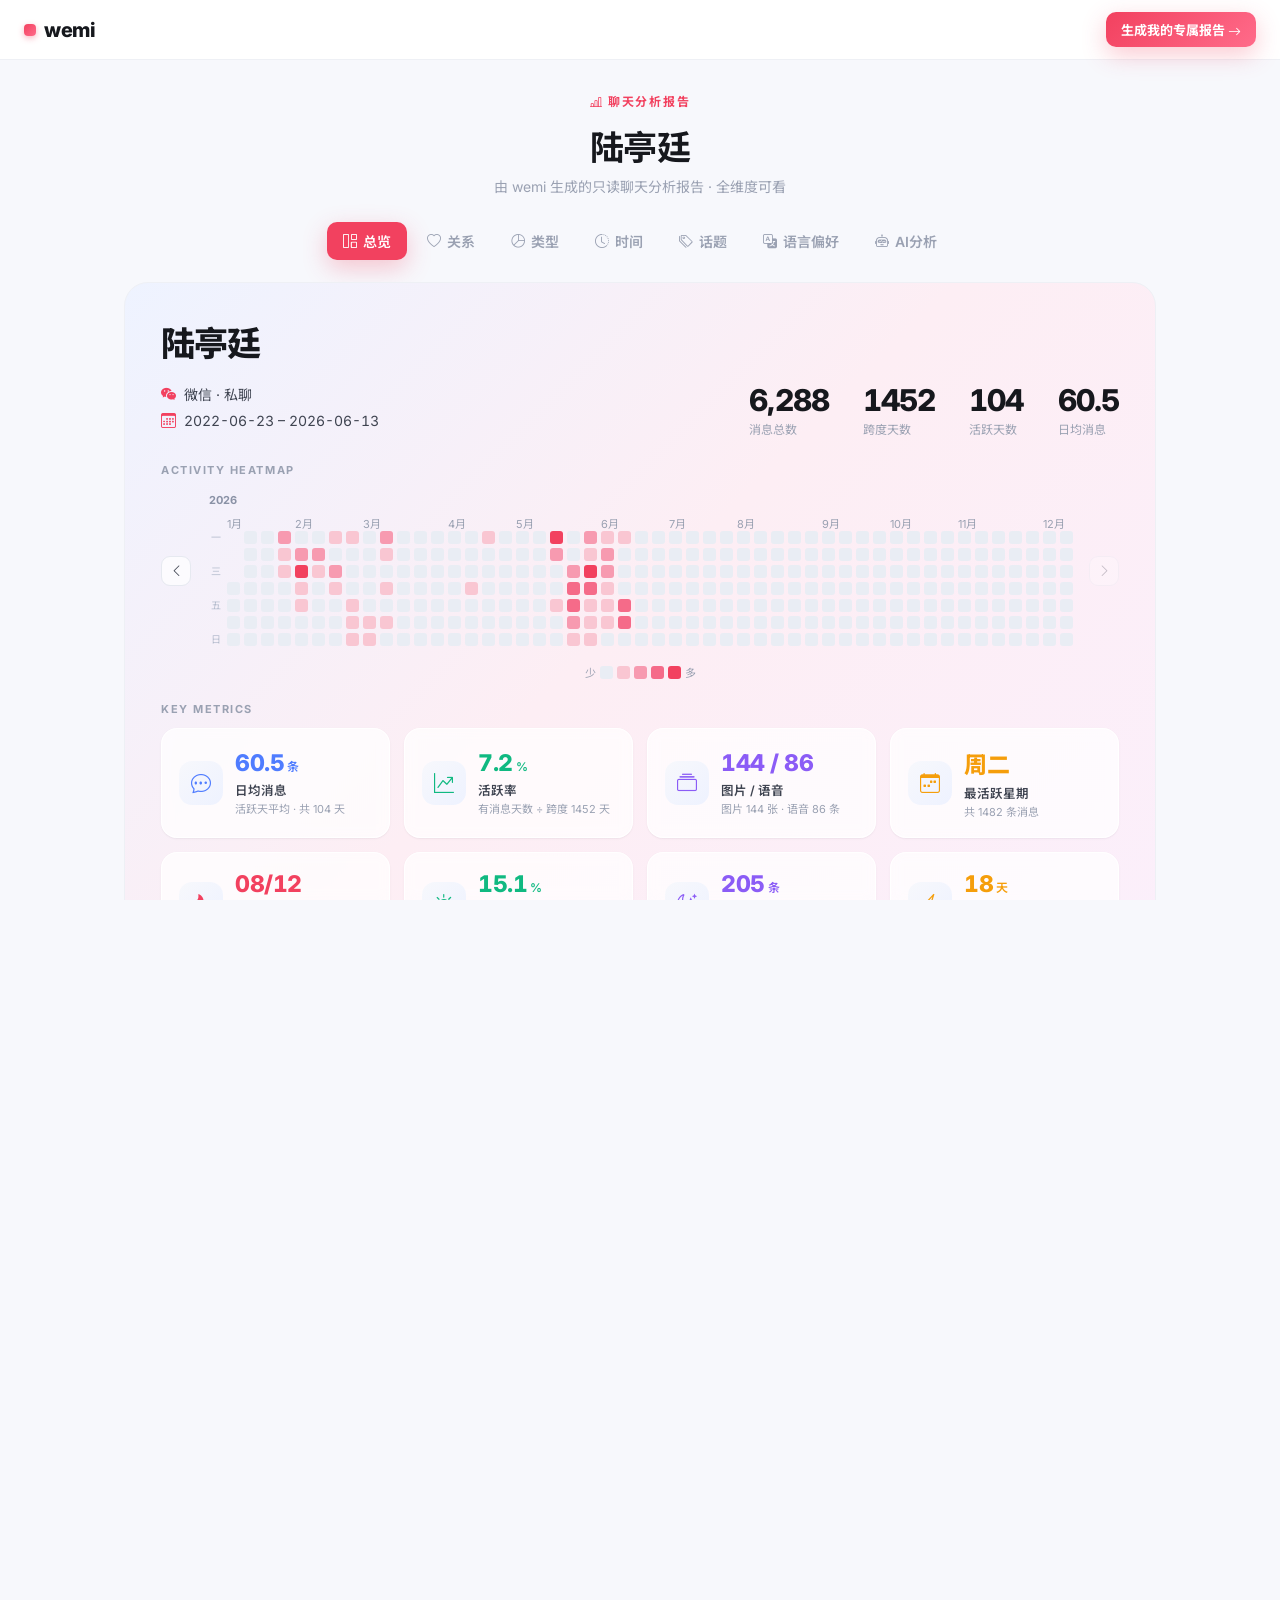
